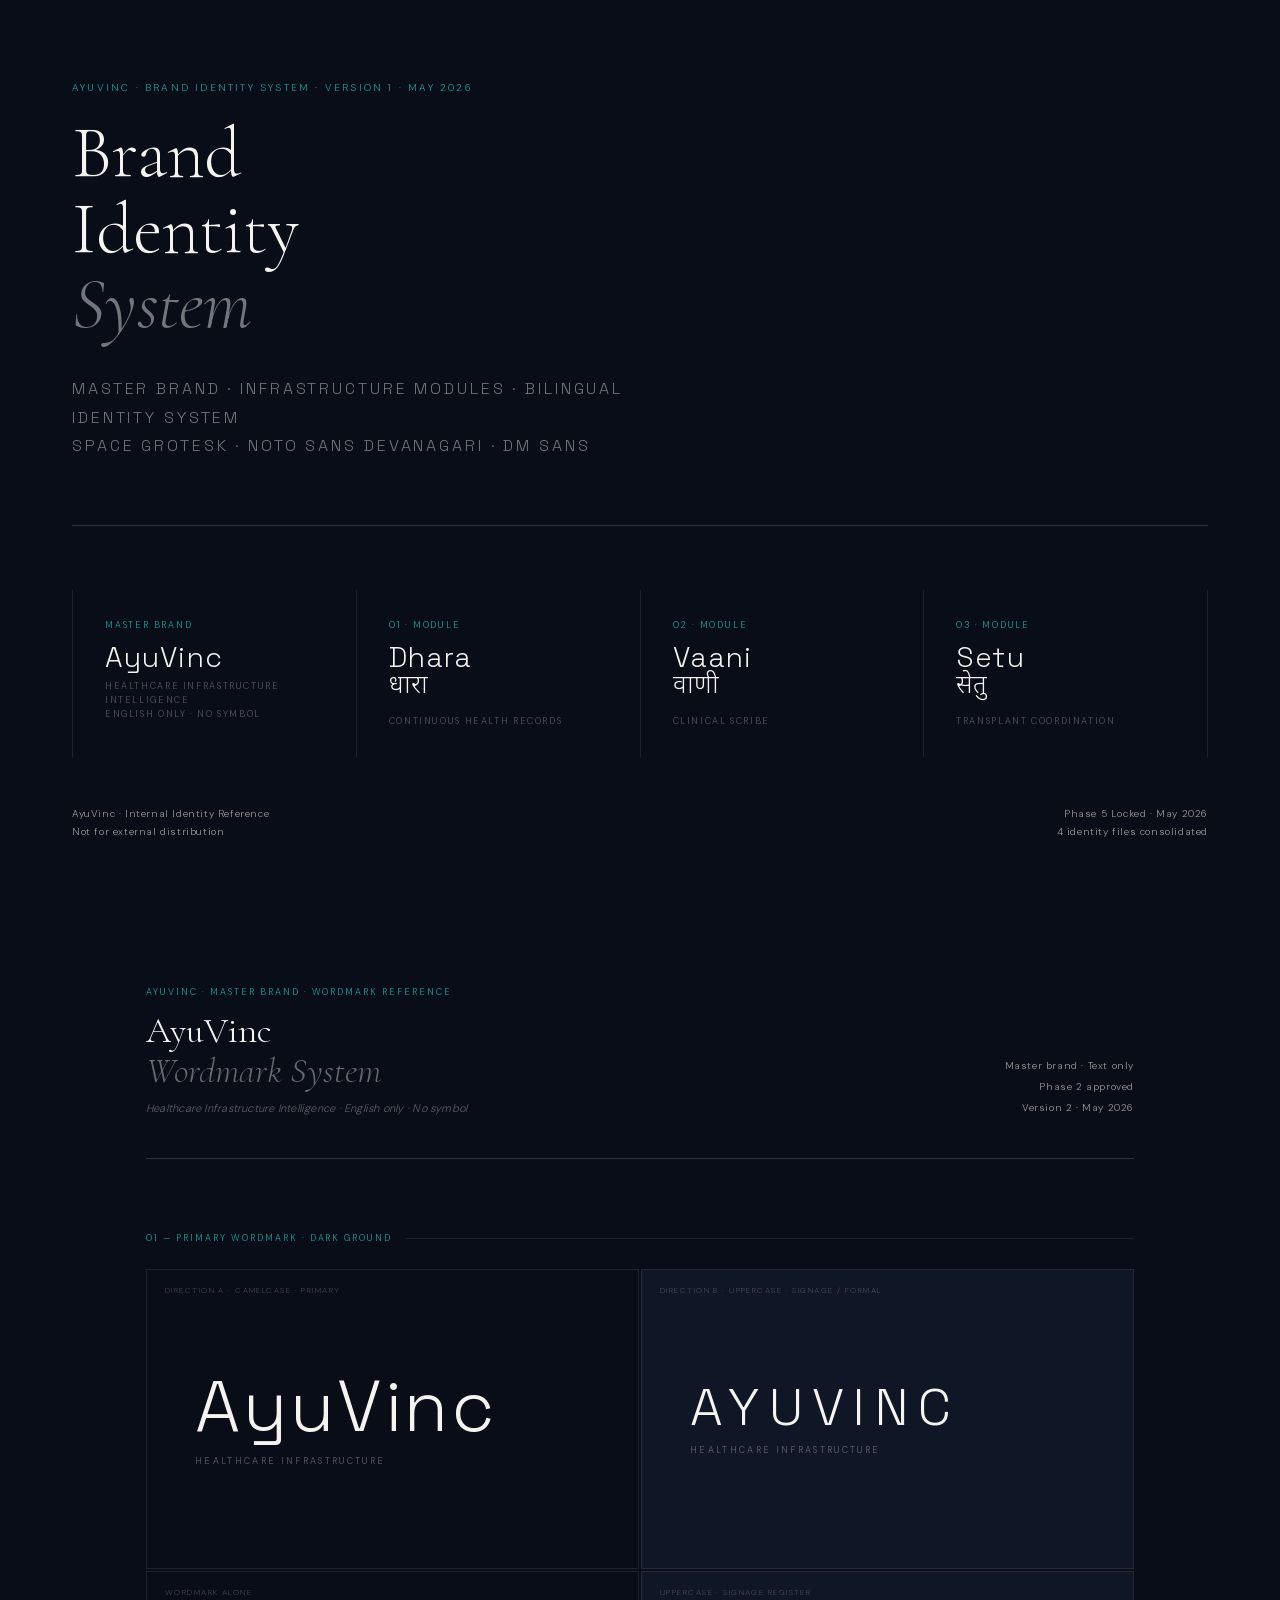
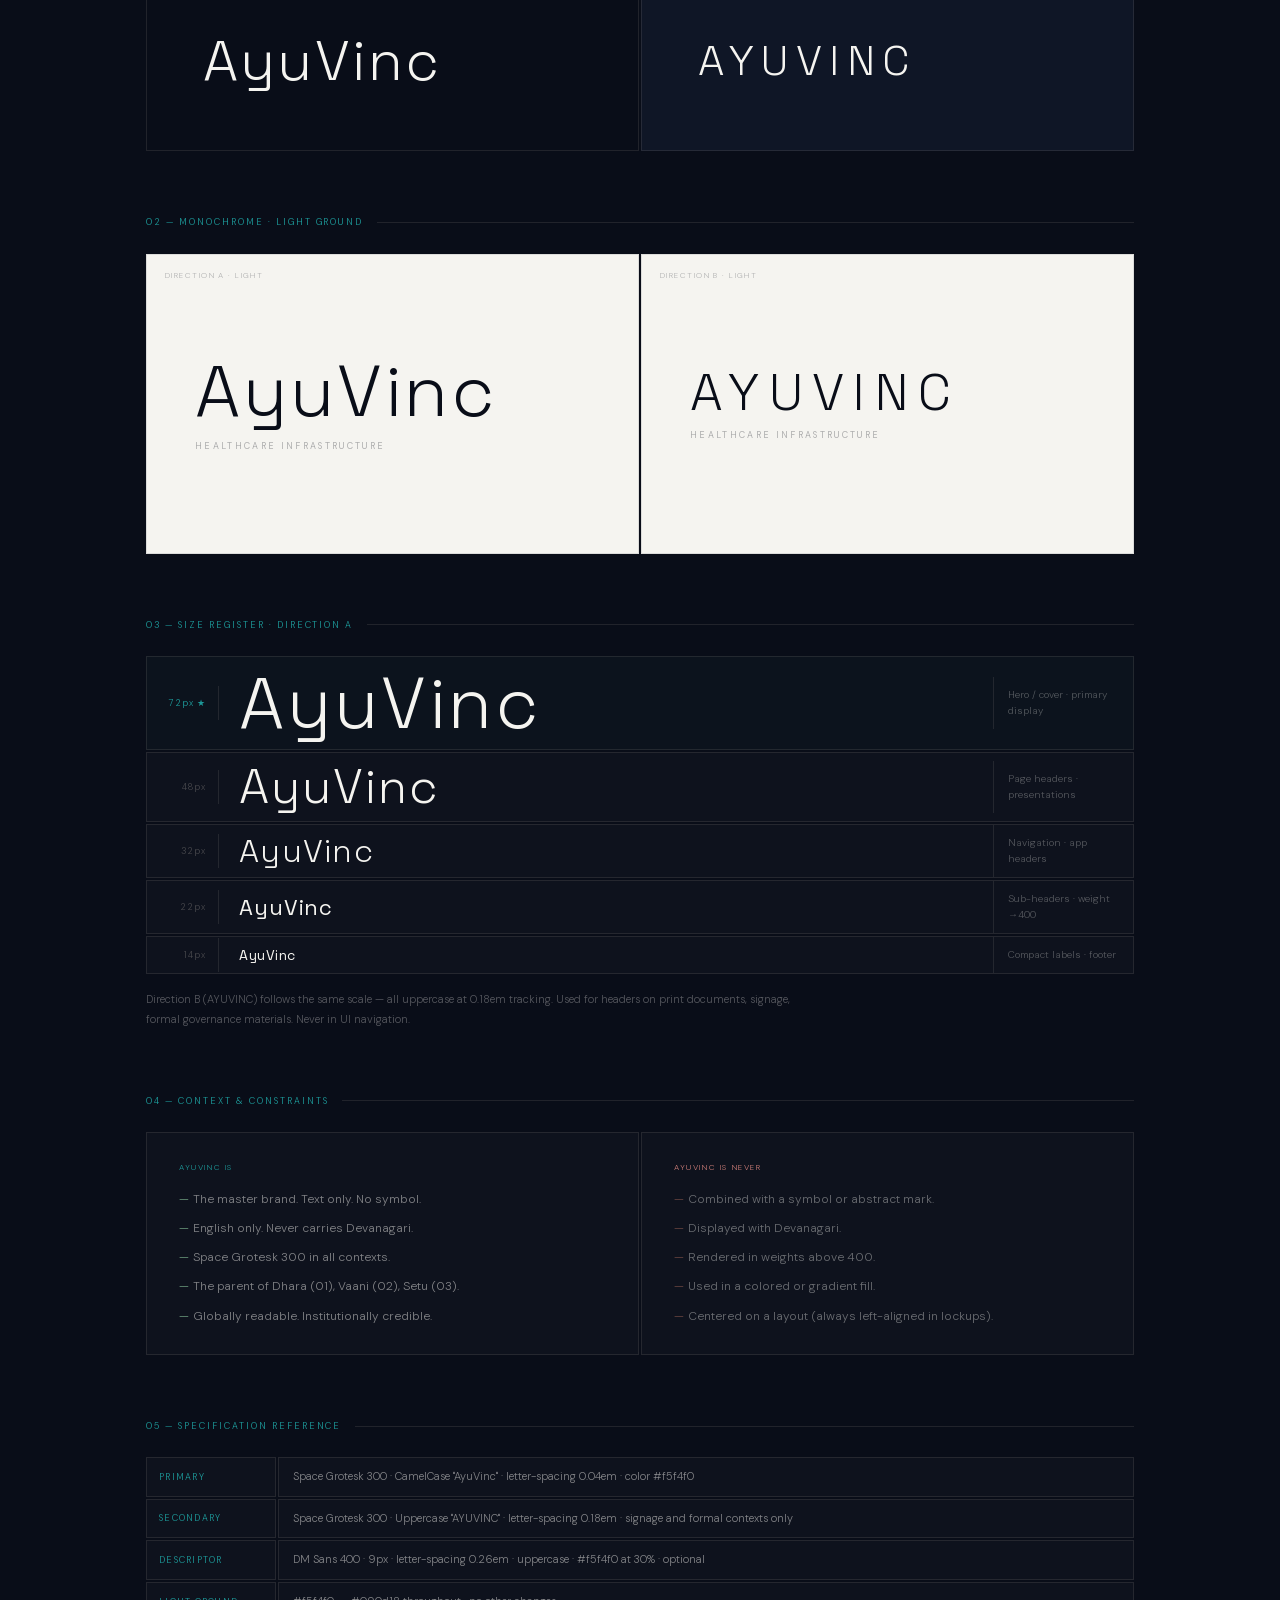
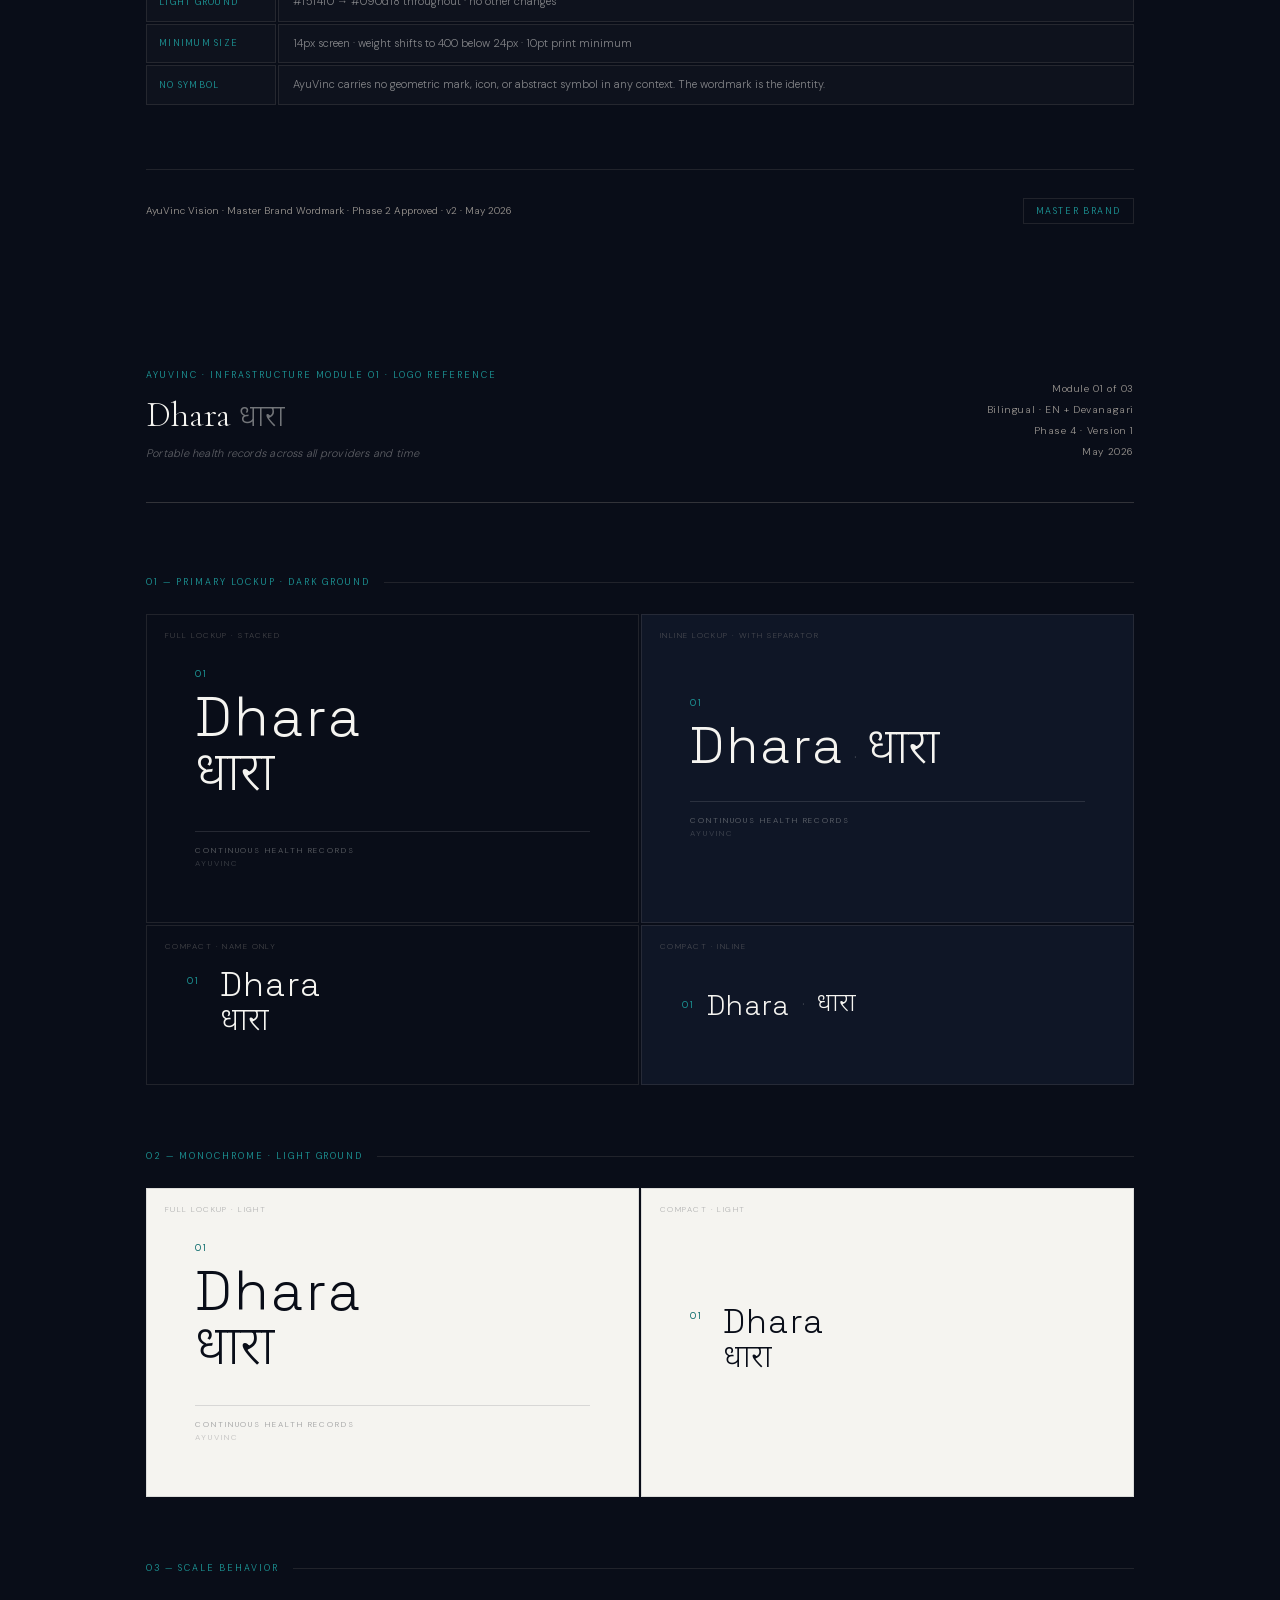
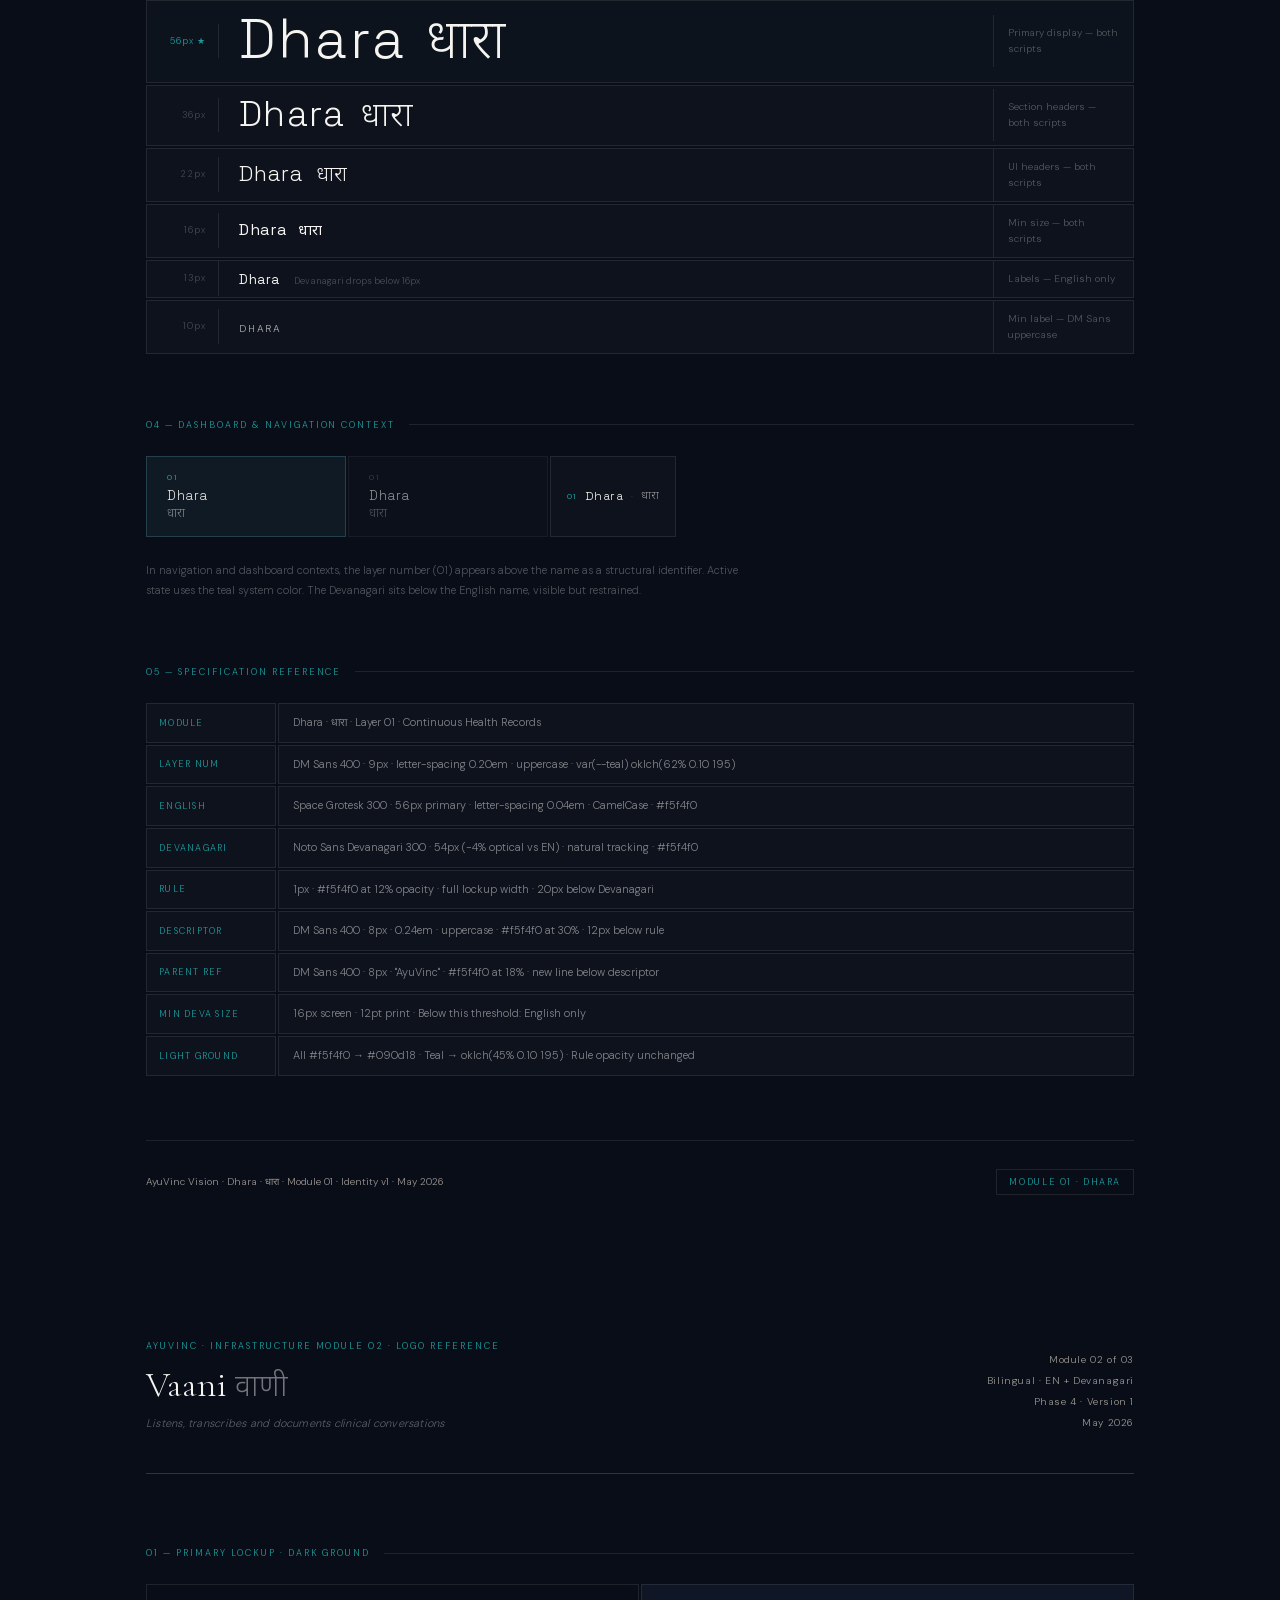
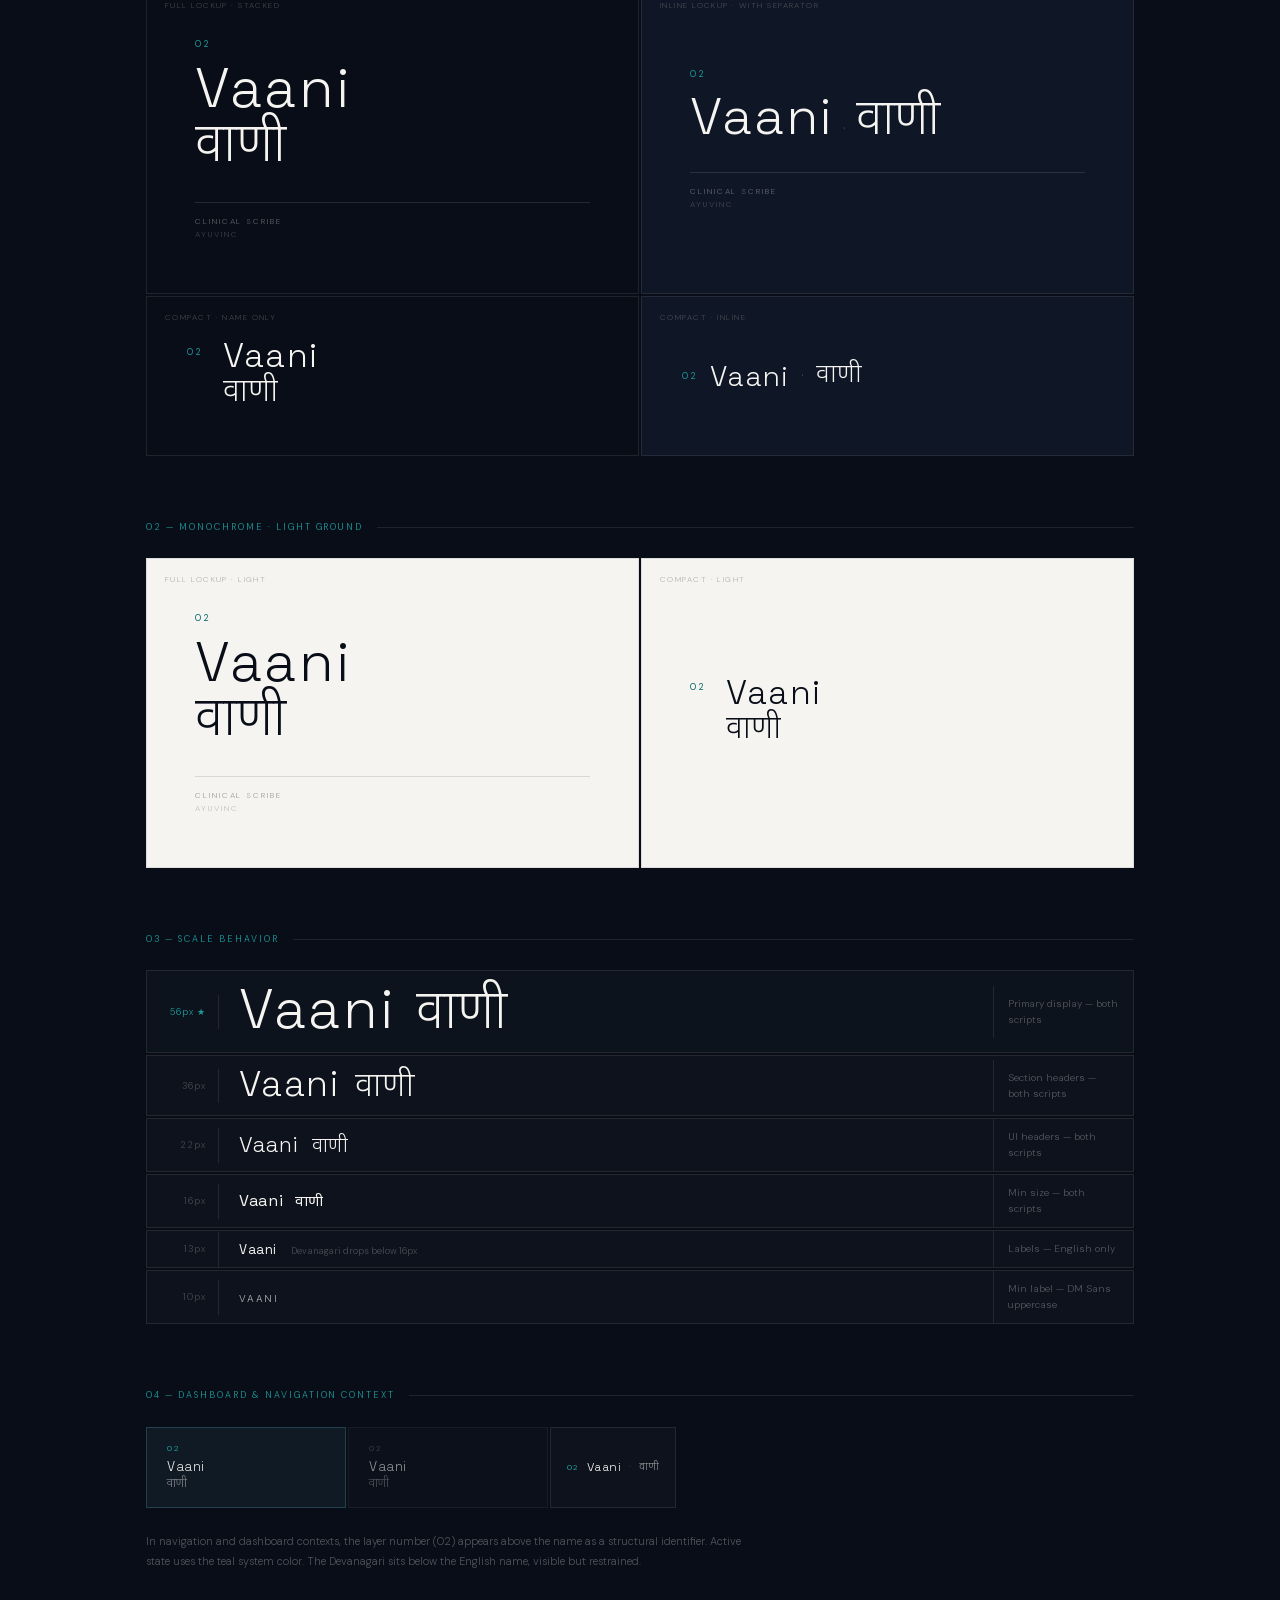
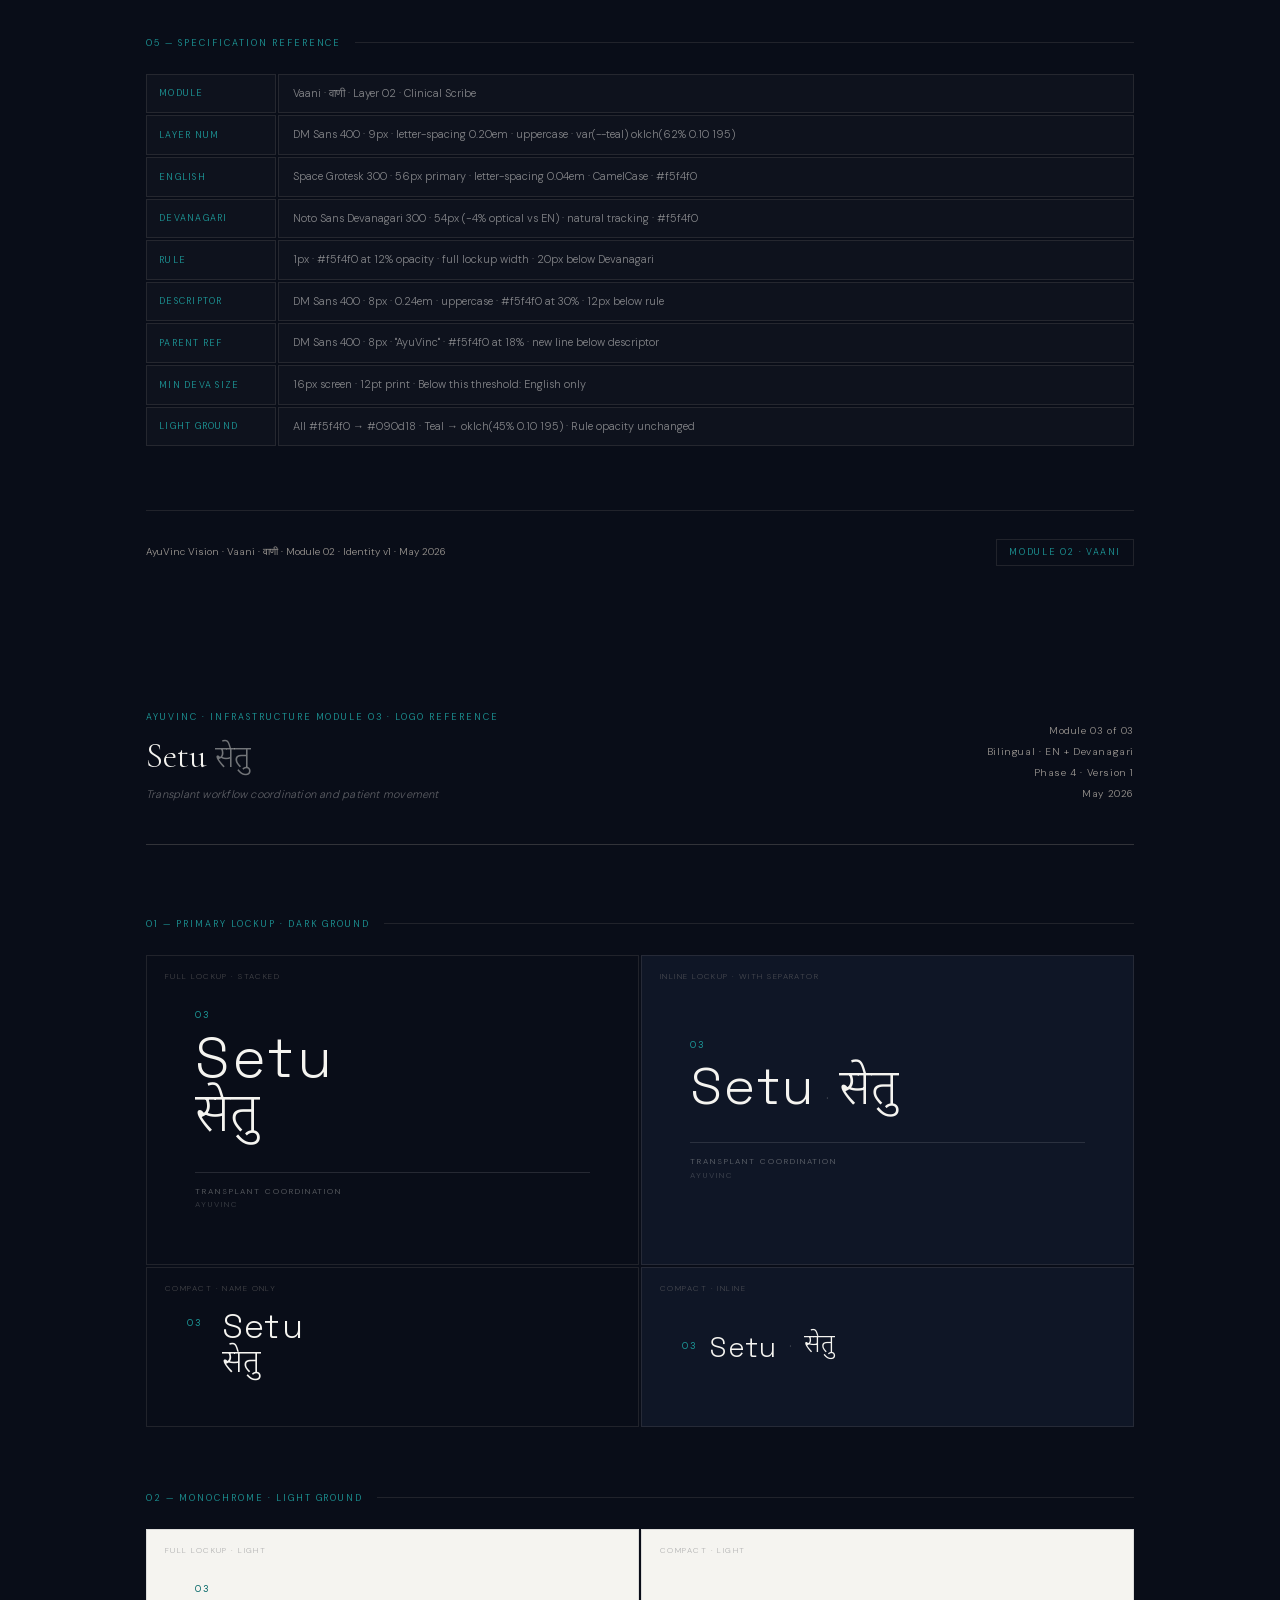
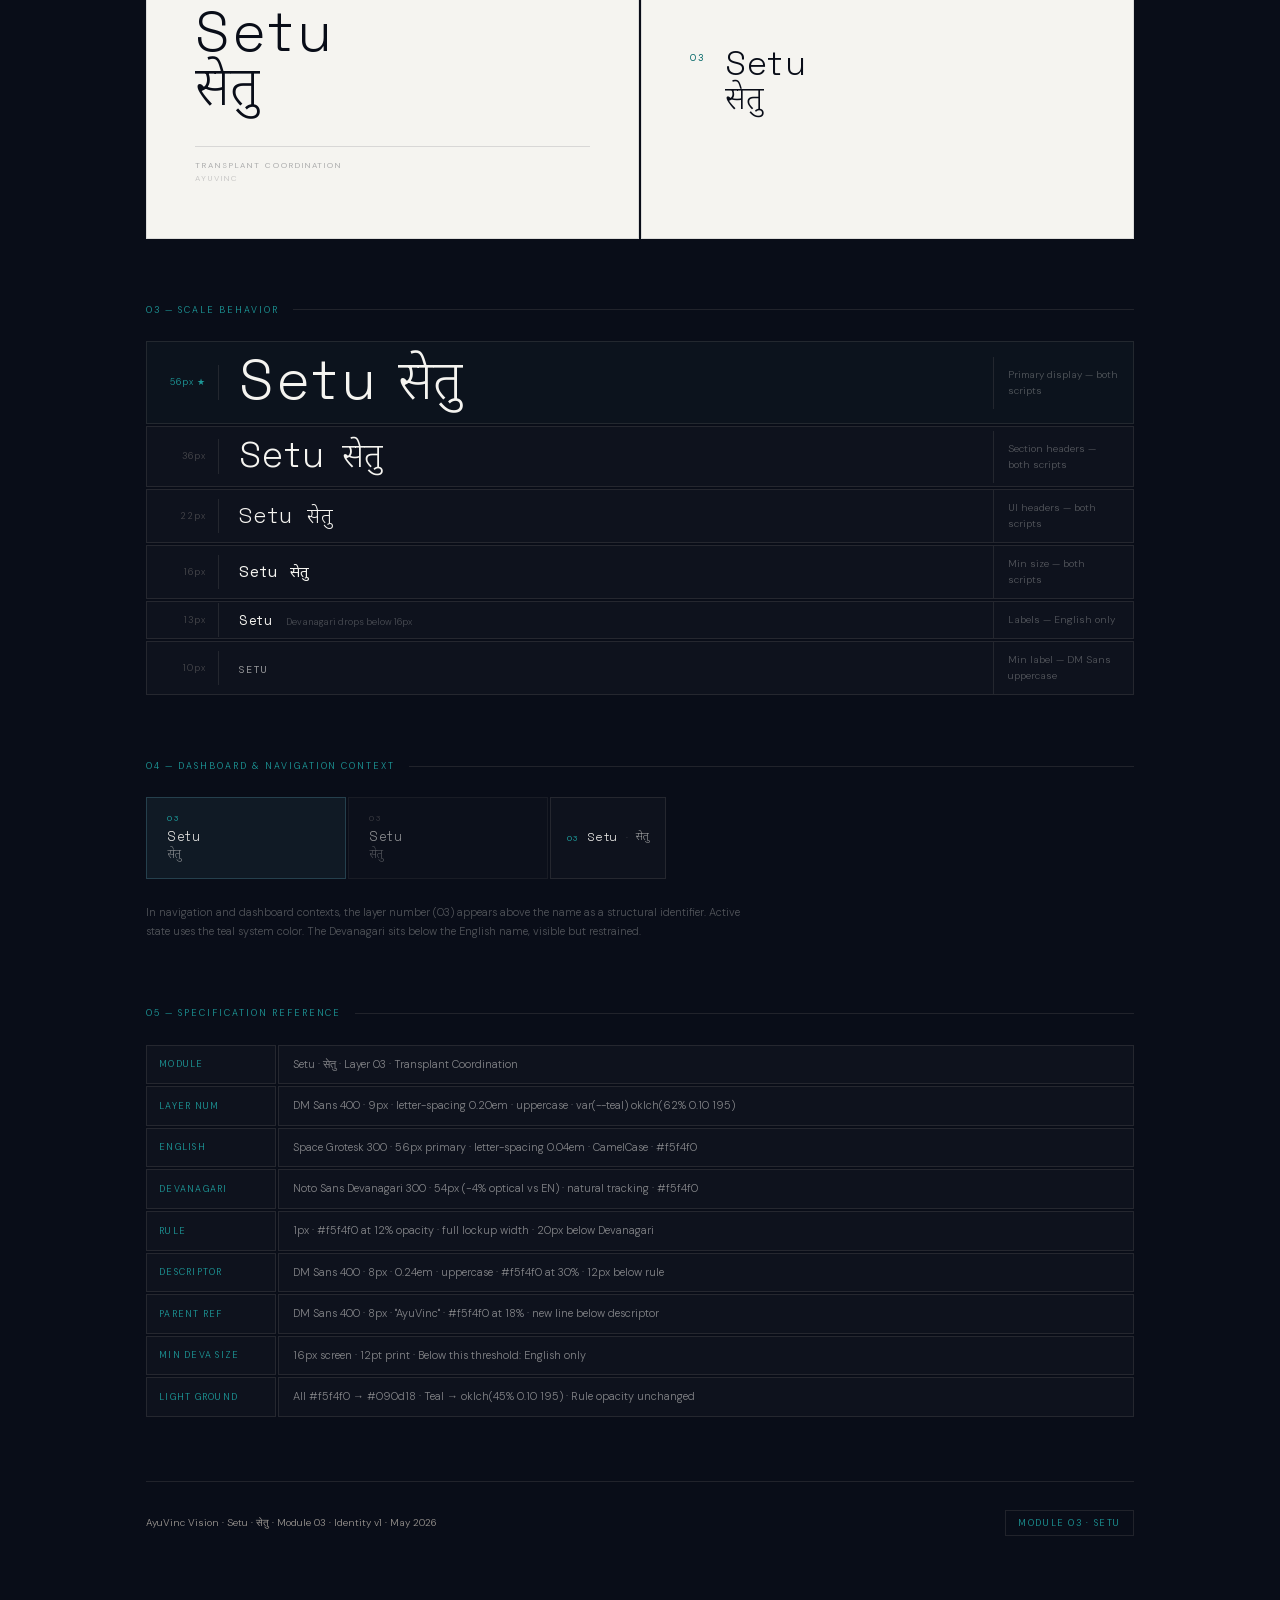
==== index.html @ 88ba46a1 "name change" ====
<!DOCTYPE html>
<html>
<head>
  <meta charset="utf-8">
  <title>AyuVinc · Brand Identity</title>
  <style>
    * { margin: 0; padding: 0; box-sizing: border-box; }
    body { background: #090d18; display: flex; align-items: center; justify-content: center; min-height: 100vh; font-family: -apple-system, BlinkMacSystemFont, sans-serif; }
    #__bundler_loading { position: fixed; bottom: 20px; right: 20px; font: 13px/1.4 -apple-system, BlinkMacSystemFont, sans-serif; color: #666; background: #fff; padding: 8px 14px; border-radius: 8px; box-shadow: 0 1px 4px rgba(0,0,0,0.12); z-index: 10000; }
    #__bundler_thumbnail { position: fixed; inset: 0; width: 100%; height: 100%; display: flex; align-items: center; justify-content: center; background: #090d18; z-index: 9999; }
    #__bundler_thumbnail svg { width: 100%; height: 100%; object-fit: contain; }
    #__bundler_placeholder { color: #999; font-size: 14px; }
  </style>
  <noscript>
    <style>#__bundler_loading { display: none; }</style>
    <div style="position:fixed;bottom:12px;left:12px;font:13px/1.4 -apple-system,BlinkMacSystemFont,sans-serif;color:#999;background:rgba(255,255,255,0.9);padding:6px 12px;border-radius:6px;box-shadow:0 1px 4px rgba(0,0,0,0.08);z-index:10000;">
      This page requires JavaScript to display.
    </div>
  </noscript>
</head>
<body>
  <div id="__bundler_thumbnail">
  <svg viewBox="0 0 800 600" xmlns="http://www.w3.org/2000/svg">
    <rect width="800" height="600" fill="#090d18"></rect>
    <text x="80" y="200" font-family="sans-serif" font-size="72" font-weight="300" fill="#f5f4f0" letter-spacing="8">AyuVinc</text>
    <text x="80" y="260" font-family="sans-serif" font-size="13" font-weight="400" fill="rgba(100,175,195,0.8)" letter-spacing="6">BRAND IDENTITY SYSTEM</text>
    <line x1="80" y1="300" x2="720" y2="300" stroke="rgba(155,150,145,0.25)" stroke-width="1"></line>
    <rect x="80" y="330" width="140" height="48" fill="rgba(100,175,195,0.08)" stroke="rgba(100,175,195,0.25)" stroke-width="1"></rect>
    <rect x="230" y="330" width="140" height="48" fill="rgba(100,175,195,0.06)" stroke="rgba(100,175,195,0.18)" stroke-width="1"></rect>
    <rect x="380" y="330" width="140" height="48" fill="rgba(100,175,195,0.05)" stroke="rgba(100,175,195,0.14)" stroke-width="1"></rect>
    <rect x="530" y="330" width="140" height="48" fill="rgba(100,175,195,0.04)" stroke="rgba(100,175,195,0.10)" stroke-width="1"></rect>
    <text x="90" y="361" font-family="sans-serif" font-size="11" fill="rgba(245,244,240,0.6)" letter-spacing="2">AyuVinc</text>
    <text x="240" y="361" font-family="sans-serif" font-size="11" fill="rgba(245,244,240,0.5)" letter-spacing="2">Dhara</text>
    <text x="390" y="361" font-family="sans-serif" font-size="11" fill="rgba(245,244,240,0.5)" letter-spacing="2">Vaani</text>
    <text x="540" y="361" font-family="sans-serif" font-size="11" fill="rgba(245,244,240,0.5)" letter-spacing="2">Setu</text>
  </svg>
</div>
  <div id="__bundler_loading">Unpacking...</div>

  <script>
    
document.addEventListener('DOMContentLoaded', async function() {
  const loading = document.getElementById('__bundler_loading');
  function setStatus(msg) { if (loading) loading.textContent = msg; }

  // Error sink persists across replaceWith since it's on window, not the DOM.
  window.addEventListener('error', function(e) {
    var p = document.body || document.documentElement;
    var d = document.getElementById('__bundler_err') || p.appendChild(document.createElement('div'));
    d.id = '__bundler_err';
    d.style.cssText = 'position:fixed;bottom:12px;left:12px;right:12px;font:12px/1.4 ui-monospace,monospace;background:#2a1215;color:#ff8a80;padding:10px 14px;border-radius:8px;border:1px solid #5c2b2e;z-index:99999;white-space:pre-wrap;max-height:40vh;overflow:auto';
    d.textContent = (d.textContent ? d.textContent + String.fromCharCode(10) : '') +
      '[bundle] ' + (e.message || e.type) +
      (e.filename ? ' (' + e.filename.slice(0, 60) + ':' + e.lineno + ')' : '');
  }, true);

  try {
    const manifestEl = document.querySelector('script[type="__bundler/manifest"]');
    const templateEl = document.querySelector('script[type="__bundler/template"]');
    if (!manifestEl || !templateEl) {
      setStatus('Error: missing bundle data');
      console.error('[bundler] Missing script tags — manifestEl:', !!manifestEl, 'templateEl:', !!templateEl);
      return;
    }

    const manifest = JSON.parse(manifestEl.textContent);
    let template = JSON.parse(templateEl.textContent);

    const uuids = Object.keys(manifest);
    setStatus('Unpacking ' + uuids.length + ' assets...');

    const blobUrls = {};
    await Promise.all(uuids.map(async (uuid) => {
      const entry = manifest[uuid];
      try {
        const binaryStr = atob(entry.data);
        const bytes = new Uint8Array(binaryStr.length);
        for (let i = 0; i < binaryStr.length; i++) bytes[i] = binaryStr.charCodeAt(i);

        let finalBytes = bytes;
        if (entry.compressed) {
          if (typeof DecompressionStream !== 'undefined') {
            const ds = new DecompressionStream('gzip');
            const writer = ds.writable.getWriter();
            const reader = ds.readable.getReader();
            writer.write(bytes);
            writer.close();
            const chunks = [];
            let totalLen = 0;
            while (true) {
              const { done, value } = await reader.read();
              if (done) break;
              chunks.push(value);
              totalLen += value.length;
            }
            finalBytes = new Uint8Array(totalLen);
            let offset = 0;
            for (const chunk of chunks) { finalBytes.set(chunk, offset); offset += chunk.length; }
          } else {
            console.warn('DecompressionStream not available, asset ' + uuid + ' may not render');
          }
        }

        blobUrls[uuid] = URL.createObjectURL(new Blob([finalBytes], { type: entry.mime }));
      } catch (err) {
        console.error('Failed to decode asset ' + uuid + ':', err);
        blobUrls[uuid] = URL.createObjectURL(new Blob([], { type: entry.mime }));
      }
    }));

    const extResEl = document.querySelector('script[type="__bundler/ext_resources"]');
    const extResources = extResEl ? JSON.parse(extResEl.textContent) : [];
    const resourceMap = {};
    for (const entry of extResources) {
      if (blobUrls[entry.uuid]) resourceMap[entry.id] = blobUrls[entry.uuid];
    }

    setStatus('Rendering...');
    for (const uuid of uuids) template = template.split(uuid).join(blobUrls[uuid]);

    // Strip integrity + crossorigin — blob URLs from a file:// document inherit
    // a null origin, so crossorigin forces a CORS fetch that SRI then rejects.
    // The manifest bytes are ours; SRI protects against CDN compromise, not this.
    template = template.replace(/\s+integrity="[^"]*"/gi, '').replace(/\s+crossorigin="[^"]*"/gi, '');

    const resourceScript = '<script>window.__resources = ' +
      JSON.stringify(resourceMap).split('</' + 'script>').join('<\\/' + 'script>') +
      ';</' + 'script>';
    // Inject after <head> so the DOCTYPE stays first; prepending the script
    // would push the parser into quirks mode. DOMParser always emits a <head>
    // (synthesizing one if the source HTML omitted it) but may carry
    // attributes through, so match the full opening tag. slice() rather than
    // replace() keeps us clear of $-pattern substitution in resourceScript.
    const headOpen = template.match(/<head[^>]*>/i);
    if (headOpen) {
      const i = headOpen.index + headOpen[0].length;
      template = template.slice(0, i) + resourceScript + template.slice(i);
    }

    // Parse the template and swap the root element. Scripts inserted via
    // DOMParser/replaceWith are inert per spec — re-create each with
    // createElement so they execute, awaiting onload for src scripts to
    // preserve ordering (React before ReactDOM before Babel before text/babel).
    const doc = new DOMParser().parseFromString(template, 'text/html');
    document.documentElement.replaceWith(doc.documentElement);
    const dead = Array.from(document.scripts);
    for (const old of dead) {
      const s = document.createElement('script');
      for (const a of old.attributes) s.setAttribute(a.name, a.value);
      s.textContent = old.textContent;
      // text/babel scripts with a src: fetch and inline. transformScriptTags
      // does XHR against the src, but blob:null/ from a file:// origin is
      // silently dropped. Inlining makes it a plain inline babel script,
      // which transformScriptTags handles unconditionally.
      if ((s.type === 'text/babel' || s.type === 'text/jsx') && s.src) {
        const r = await fetch(s.src);
        s.textContent = await r.text();
        s.removeAttribute('src');
      }
      const p = s.src ? new Promise(function(r) { s.onload = s.onerror = r; }) : null;
      old.replaceWith(s);
      if (p) await p;
    }
    // Babel standalone auto-transforms type=text/babel on DOMContentLoaded,
    // which fired before we swapped the document. Trigger manually if present.
    if (window.Babel && typeof window.Babel.transformScriptTags === 'function') {
      window.Babel.transformScriptTags();
    }
  } catch (err) {
    setStatus('Error unpacking: ' + err.message);
    console.error('Bundle unpack error:', err);
  }
});

  </script>

  <script type="__bundler/manifest">
{"e93a7720-6515-4392-8f75-c4f7487dbd01":{"mime":"font/woff2","compressed":false,"data":"d09GMgABAAAAAGJsABMAAAAA+NwAAGH9AAEAAAAAAAAAAAAAAAAAAAAAAAAAAAAAGoFaG5Q8HIIAP0hWQVKCAgZgP1NUQVR8JyIAgzwvVhEICoKCcIHILguCOAAwga0gATYCJAOEbAQgBYk8B4x8GxvZJdPNPSC3A77xdvfkGokQnAdUrnHnq0RRvWpn/39KUjiGNm8DiPJAIDnYzCmbuZCaUiOp5wF2moaRa7m7YIbWxmJVYT/E0S8fsSuqwCGKuEWauEFEoN94Eh1HH9ElmhWRhRlm3SXUoGoXmH+HfQypQhL00EMXCCx8+IBPbODwhxP1raeTHJ8vlN7YLV3kCI19kmthrqpIZcqWjIXYMADkJYYvlWZqEfG3T2A6rAF+bv3be5tse2/11sE2akGOAQu2ZiNzMKJUWrAQKw4VjMLAaDDvtP8Zfee1+fUiwiIilm7vPrSi0BjF+NKEi6Z0j2WQyCokQiHpPlKHiv2ejZ97WKpg6pqS2CwhulNz1vjaE/KNJPVCsvt5Ze5sazdYoCQbxm4ZFga3OVJ7qqjYnUin+ozgU9qwjzH5uXdJSp9wRMKOhRUTitwUoJpjeC0nt1jT/+SBpGn7/wLSmc/3mRQX+havVwAoJRkwy7Il23577Pthqe0BgmI89EhxaW0R8OPUXicdm60Jy2AJKCGFuWtpaCda9NBHe2Qtx5Il25H0JFnDduxLbvhnut4KXwInJOEREj8iSOTMKmrD1g5bh5qz9J6MXqWZIcHbViswCGlmW/leecXv8EXBQMRNq21HGVqzfzfJXZZmYRAWMHTARbAO0NXY6jpRYeo/8b1DW1YFUkncMGjY8z0A58lN2146TLL/JMX4Q46O4JcMMz3dUgMKZIWGJ7J7b1YfDqSi6N9c5LpKDXPXjYWcr8AxG/yls7fVej/RhlugNkWdLmW6St6n1Vq7t19nOrAOGCywZJ11DjB1AFwRNCVgmbSFJ9UvM/+qais+XAIqDUxlupQL36OuytfmlLYMNyw3bOCHQBEfpAVCkgOCLhTdWGw/ArZyJGUl6qTUHSqtdAK0fBSdQkopMlPFdPt6S+llulLaVOp4Y6bxXrbr63rzcPDYT2c78tgBhcIZrhYpf1NmiprLTqMxEiUd0D/+HB+H5BKaOpaKESGE19q2z/1/TKvFMrMtOz/[base64]/+KuAfZN40g6mPEQQEilNaAB8IiWNz5K2sTA6I9c2ulmXDDDAu2BiLt1PIasDI3OPoxvJzlm9HSL/q1VB42MF0aEU3RSvDmM75594yd6quEF8xHv30c8p31dPM/v4YGbRQ2E0UXmQd9XNd3TfBUBMLG5sB5PJ9YJjVUYMN4dki1QZEfBD3WxQIaVPpfvnMq17/VCTeDtLcjeTvat9X0WhbW5i/yZHwOWq89L3U8arWzfcyOif2+wE0L2IdTxUCB0D14mdQO9KaQy7cFgkOaviasLVr37R2NDTSiF6XXt3pQYjBMRyYIXuBEUpHV2ahYNGQEyk5JZGhC/q1QRixRGKl5iancxMJkOvHymTk5qHT9T0jmK/WCGdYiFGdZqlazWDw0yL5Fmmz1tlhWHV1lgrDIC9BwD0AStsMLBgxh72kbZI515qCsF4i0ARKJICO2i3pYZxKxW02XxsIZsDsJC53KbWKVDKlKEsscYQpYxR2IJA2i3CmTF2AF/kEnudRlKFfIeViZX0jmHupLlT+SqH6a2kewoGG4f47RfhFmhUzNDKb+yQgQDYuQXlWDaXARsUqGCrgJvubF+EBn4FmmuIwOUGlBWUjFgrtpqMD3Hkwt+61VPGvEgeXpnMUrED4s+iQMFzxAqv47pK0jvbSNnYd0iylYqdAZ0axEYPBkbMbjx/D8tBOFMyLMZ3yBQP2n4rD6ptlTqfI9qhdMWyIRVvUgpYxcnCfAW5/e09iL4dU0nVBywRPCpGKynDaLY/JvaRTIRYBZHZPZuz/KrHULUDygbWMli9rLrUak2Ok7GwWm0NjCKxUdpedG9hB/[base64]/xnI0Y0vy2p6uKaX9p4augwlXDAl2QTw7lttEAzcrI+g2v4iNWrxLPyH6pdpFs3LkJgu3EZ9sp2ySn98XXNN7WZfrwfUdlCr6d6vFy9LDWSySTARsectZ9oCGJVw0js9NncGxkhga9h4c8XGRrVrWfdWbXxH9ubQj/BoTtwjRkv90EJrXseWbvX2bvJQD+8oTuyz0/1msd7peYHx40cgtdAgIKIYhPhSN+QlSIYK/kO+A7wdESaXJdHO7HKkWslsFZxtTbEd2C4QuyLZDdnuKPZAVYamHKoCQ5W9/[base64]/C3FtyFIEM99AscjlMfgk/sAfFSIiNrpN4f2YjgZTlC5PS0UOoL3w8VnvJ9PdKrhmqyQxnDml6Y7KEFEPm8wNBigYf+S9ox2ZQ3i9tYQ2xJ4MmWd65ouHPsYGMIDS6xOhyNKABTSYDiufYVuY8zIMk9ujCpLzhLzSvExNgnBh+TDgyc6vR+9PhLXAAaP/JAWspjTEDPVBtUp5yUIbnGi01msun8BIxS4AOdYg4v6vbSZx7B96jAUMIXbDDmNdSxB29jO7gjvOrK8X50we+R/uY4zv4fo70B3zontd7ffEYdgOCARHnhE/EmXE84zsOf/uR10dOH9aFhEGknBNKozasfVSfopCLLBMUQ8Yx97JoKZAVaC9WKhLhgbt+VDAWF4soF0WAWcGKaL+P4oE5QyjcdSrQTKBcRO5JT0FPiePRxkBdE+fPInFOB8PdQmCJOJQ3jAJKNFNRelj0qwPnc0TQy6/3BWNXV/3IrHd6+kNjLAqJgkcnT3mquA6vZZFj/PP/+N9vRMTfvZiQL06OsJyT5JuZRElMEszCgZAw/Xv4g3nLvnHwl84Y50dWTKTC6U78AQyGvlgcU5KW6p37ncJpy8UXtawi7bDaNer/CLYHsQ5BBPnOaibPtb4OW2p9kl7C8jdRICRaVuuYTaZ4i1vlpNvyfLMhHW+lT5ejyFqh7pmfq8PGm/RWV7v05ILqzqDC0WaP6Ji3wLDHTeotcqUtzY7Rl4l1HM+gJQBDYpISMFAvrKU7FMZX2BsDxiWXE1xMKk43XskZmPCUxmehdXRZwNgAY/d7RdzEF7uOaJw+zT+790CYOSXJSVlM3ktAfVhbCy2ONrl6UJ+ssWaYT4j73jPKuvSEjsmIue8UFhR0829PrlqTlKmozd1/d5PxswaYUfBV+VM9YR+VeGjqCMFNJgWWQmamIyDZ6sC2/rWuzFAi7G8fkh7jF9I+1IqqqBAW2w/KOit8NdpWHZYVAsZ0xxVZDNM88qHZZom4Q/zAvRXHVsLEcGmGbywZlXnywtiV/tZRUzd4W6Ewz6Z4CtcrZ0imEhburhx5QFwNFQW2bGiGG1wyNhowvvMpbYEFV6b2Q1d66IwBpf2o/Ak+pSKp7ghbBiacNNwtqNHcfbSbjOvNsWgsmvRSI6E0SqHnPZc6sqmbEiWEgNyyzJGIjYY4W+uc+60TOX5kCdwgXKzd3jtfW9rD3TVyUReTM6ZNQM/[base64]/7vYrW77IhjasjW5Tgz1DpRQvqBLbMdjGB90p9E52CUiDgnvaxjX15qtydYdzDJ0ZLZDg4zbqmBCOsXMwFdt95j2h/[base64]/rOgfPxk39+S9E5y3Zsk4CPO/YtkA6rSAAYJB5v26mIinHsD6GzZIJnoXHukfA9y+j4KPEwUpodFg2i/AWF6+C2dTmnVYjdBAqUPxOUGr4zogJN6IaxUBgkr91kcZEpa+vaG2KtxpKt7NMgN7/wGmvtzBoI1g7nM4S+gfzAArg1eU7bkz0Wy5/W+M8oc/vgbY0iqzYcep/qqGFIkd+eJ8UwqNBszj348L2q0zatZJz2tWP69/cISGaDXD7rn0hUUllG2XnbY42sa86YECZXvfTo39KdKweD8cBhF5DRn0XBkEBhITS/cp8nZPx5vETksOXo7dzSpiCKxeiVaHGuC8MqYzNUFoASFZIpdAjiRlcIyV25Xv4tZBqsA3PGryUmwGExYwjACAP1H+14kldlRBX7ehTBXL7oPCdF+e21EZMaucHHUI60C3VnGbJQ3xUdsAnhtq489gmkbJDNQ3SWUNiz9w8zUSLxuanO/I6cFw4O2oVkBoxnLKt+n9gp/[base64]/GOC9ksIadCCwGKjBVbsdmul7RqF0bOO/4W0N5XE72V5OkPdcXVyh97FvtuTOhCESr+lL50+eudLEfzTbSvmO9DadUd9P6SzqlEXJ0cvKwitL1cq/60NKsBg5CUy2fCxFQFEqpAybVWKSXNe3u5Zu4IwJoN2FlBzQuFwP1QBqxMutkBUWZYsqQic+Y281EWzbjfDQEhqt5AwKnHAYJdud2IfvDRWqme8VdP/PuIdSA3i6ZffSTNrhbXso+WpmPq7SN7fKB8uUkme/YLoqXZzM1P4/C+Uk/SuP7jolxxN689Jv4rBx+Pv3ygRQDlGz0AHR2WUaFtH4Wl+Yif/jKjSwuD6ids2bzKbzoH+a+es0rqrWN/7sUloiGdwgt1K3mWnYaNDyp/8UIUOI/Twd0GOXRxG05BYKnw+YPDdZ1VvJu/cLQ3fBXlS52+FqOeQor2N1OUfOQMc7niXrzfoxb4ptSEl1nWndJFJQ0adelTqZ3AG2z7rmh5DFRFONcnViCJEnUxSWgM3nrCtkg09cUWA4Mg4RetIlc/LabbwflbJBTuUwBBPumWVeqioNdutS6Qlw+VndSyiihWZNSnHZYU60siJunWgrKvtEVBuGMsl6nfFAktymYd/suH7Ffkxgu2h1sZHNCaMxXkvDXNX8r7RcVyQvf4vl68kFiUU/PYqqeUPA+QmqyeOdaHD+Lj+wHjvSZDdRYSxnCjLuwhm429W3F6adNWyqkII2nQtk/MzvrqVHPjzvRxcYDHk0P0FhHHVJblw5vqGKHWo6qDVQuBzUEpy9dUZgvd6LBoEgmprkm7DSdEQ1wTf1osGrrI4zuk2bUpr21RXJGGy26aS5nF4/cVLZASIUCGLTFPX7uLRq/oRhXq6b9eRFSeYL3uHKqpZ8TiDbDFmx2bPXjdOwaiG49zPc7nEpEuqIicZpRu9K9Jar2sDi7abNuuOxI+l/smJIVscX0u5NXjfjlyO2wtYyqBDm0KZCYW1LrJNEUuScH9isCSYsvPcTC+GKnh8B1bucdZjqFXUch6c63IaZc5Q9kC1Sm9sj7c7+Oo3V4Oj/xfpsaqy33aVKlwuiqljTXeTBMke7wN/1UaXpA/BSlgMnR7y+SI43ut8UXYFL+V67LmvUQ8a3fJyvDU5Ww0/aqxJMIr0Q8PEPC2rzQsAlvsn1up5DBPzpySHfELlRh0VV6V+eGh7ehFQsHZc89rOe3dOHpaw30qXMjNGvVj40gIyvPXlxOTg+hzbFTFKYUs8J2TRdnqAR1KEmkelQLWdw9doJJ/pb8ctnVbK0WgdE0iYXtOZmeuOxj0xVMHGIsi2AYKlZH9AIHYjOSq5x3uJopb5Gt90jnQgYi24nWcBVzBxPo2CzSMm4m/GiUK5WWYF1M1O1tM9BWA7N1esQi1otwBn+QaQmSqgftN2l6vzdfFKgegFSfCNV9HlZB1MCrZYJcZaD+h7cmuLZzhMnW56NhqTo/ehWX/7uPQN0DcUL7DNzxeYAbxW32tKEoaMHhp96wne84N078ccFZ6VP+oto5JyZlTAjJWh0andjDOEhAVmgzLv4Kaf8lD4blGppKQJoltg0dmg4g6M0rpMqvj62uZfypkF4cISaTPOdcHKrwLNWVf4ncHQ8WVk2JzFscrWMLs9HvNCN5nVf0xwhn4eju4kmVQbWGwE/uEapvTxk0K4N7SWMjL3RDquZOVbLFqWiNHr4vj8SO6Cv6nAgEpvdPpGSujHZk/EsHQL/Oha5JFgwUpbND4JthoS2IuO2YET0wjN9w71KbqCvZyRk/FNq8/KhRaFt8wMO7qnrs/vN8UYczXZ7HN6uRwPcINvMliVuxcnMGMTehmiEoVcUZR05wzEmOmUEcVlNIG7y0FuhDsE2QpPYybIh5Qao6j6EHr4FY2PbnO+EESWINVHVWsClGVUMIYKxX0o3N7tm1miGTGlsu0Bh/W6m5zXurd/MWxvcb1UVlR5JkE2UZWTRjPbjo5KNwbWu67zfn2A4II2p+M8BwF91VAmtKVGdYlxCE8nJCVlHKTiEZ6vOgwAmdVzRlo5w/kGpnWtk6EN8kqFQEcX8lEQjVVILIPyRDcEAL/lt6VMEftRf2QnimYMoL109NYpdUXvIYAeVZLj0VRpt2NOis6c5RFHPGQ/Bzp0gc+HoSEJoySNbci7mNI5VdGiR1lFsSkdj7eruDiXpa4vq678Jcip5B2X8FD12n64rM9BBrgcWMC7eHh/1CszdBfeSnNPVAI/udFOnc+wRmRoLzpQqaqE5WNU0jLxtqLA83er1Y5lzpc5sFNoVo4qtOKHmtLqyFJ6Ziwia6XoZz/Kix45bfNvXbnscBKIe5Sui2cNgbn+3N3C8z0co5+fNXcikhU3xwQQsoUnRjAizPAlrZ0+92IiHnyOWOdqD3KkZ2tBwuwjb46NiDB/HUJYQHIejW45wyu5WD/9VwekhEfZFFryiK+w7SNRMxVrbx3zOK6jesaZvOiHpcFfe5ENd+1bQRClMtB9rQrdGGdcT5wa1rHLNfzC64BDuArmpfnb0h3s0uQr9TWEKH3tEb3UZ/XYqsqpOhVaexw6POjsBBsXAF9XrvPXQng8wuGahc/So7KijNHoa3EMJOVT8twZqw6nweD/Fu6Tn1jt/WWW7rh04qTz06coBUJj+jRCGvrmTuTa7zBErzFmbk+GMpdaP0qeNkoNzyldVLhuxXzQqXSdyieaUkYIi5wg1JIQtvcpS2GHOHslOzTPHz8sVhX4dtZrhzFLvaJW5IC24tirFYQZkWATLs2gVFjFIfw7mKkz3HomxCJb9u0CwkwMhkH5WiftL4J8r7+aJRVgER8/jCe3f5j4/g456CHS79CbJD/m3pJkNV604vy4g+DZKRH9K9laYGqb17/+dhrac5TIsM2hhdAeTxl62iceQAMfPg2MQPawudLggBFJ4yb6cu819BgiBFuAJaB90FBr0qyv1+PqcOznwCRmeyeXJYBeQHwNyOODHEIcDiWOwCFZuGiTLvpG18oEuvayFNkykKAcwwepxd/QrEu0kUXCVK+7srzpED2+JVeZp5gn5oXh99HqxNSKruz8u35PUBkMIJPeKfMG7/WT1M4iacS5CNXx1nk4d3qaJBRGQ+Yznwm0Q24cTCmsYXw0c4A8Z+xcZxFNEE0hzGH+/yH1kf0iX3ZGUFfQhWbBF5HaJ4tFaPW31c2Z6sUDthi3rTAVFcYpPoGNg6u0vJyXgNIj4bU6E5BcA0S1UgCLWBBg7GGkTJ7fysZegeQMbtIeNywEGCIPKY5bABfLiH5IFp4X/pqX84lf6ftdBfLB1yu4fOc70tIPxijA/VbThdZRF52jZib8CwpDcS07V/hqn/d1c/[base64]/wxBlUPUwk7Y1XrEco8rhs68LyKxkLICoQDwGp/KwHqDLWc4HkN/ptqcefHci55S8nyCAEYlmFopxyEAGzP3IEHgU/hZP5wlzpmB7PL03/Nu4no33LCfw/qwpO33PE6rEIFu2QKCdXc2lK4kgC37GrWHAMopXLq+Iidv/Id6wSrd/M4+OtY7QOnohYOSNwMNL3rgzP4PGqEdfz458uPyl4cVhCx4Y7FLIQ+hlUqM8Axs5D2yFqMa6Y/iv4Q30CYUoTdBSbFmk9LYx9rHQ3kYKZwSwsgvXmB2HLYUOWQbQiIw9cDYmaspyh1kyYn3C1MpzjEXqtn0Sd4rrnNse4LLrSyfW8HADGIliDtjnnbn+fccoig1Bio88n81H82bf8fv6BPvKV+dORk/[base64]/WTZJ57W8EAXQke4cc0bpZBTUpwHQ7fpqk5twN8j5UqErKP4ImIO3Zry7HYY8y8I+mZ/vTJCHpYtZd1YwRGMOkUIiww5Pah2VvfgO7WsDuVMNa2Qffqu/dQgjENgi2Kf9XhzkG2CeL5iX4zXTZt/0V38lBBGTLRKJclruZXUry59y9dBKrSb85CN5ZYVUh0D7S6psT+he7KHubz3yn4fJItw7fEzSIrBh1WC+EQBLNK3+mWpMOREAGKBDa6LdrQhL1Y3nO7WaPHkIghl4ooM1LNTSgQMJ58CiEt0fknohz+kIqY/6A+gvVpFr1dmAJEg7Bid7S+VOzL7fk8atJLcb0A5neuUABJsJe5k7sD1zOgcc9PxFCXpvtsKMpyVrNnE12kl3WuhLbn6BHOt2SHl24m+Skzk2prUyx2DpteUPUamqZYIU722hyNCNl1H7zqUV1FRAC5S1MLW9SLkeyYZdtanVGcrzHqC2G2/chLtdAQ+mAAVCehyagd7AB9XQLMceiLY9oWoM4nZ3hvJ4YsyaI1tSxiRGNEBGLzS7PcNvbbd4+Ujbios4yVuYmJJraPJE+dA0qbDK75n174NLFXdwAYJIFlDnnuEQeKb7PGpOi+FqP+QtwEpN67t2xOHQMFH0EW0KYOHMOKBN8MxV9C0o7enIlHxyDhvqvx/C1+xuyb1uRGEhMQyK4pEVH/nzhqSCydoeEuUMhtsW8yCK6Kw0NyRz5BV7zY7PHjWkxMEIRrYfcQf5zXtBOSwYp0kkWxMfKpAua3kh7L4lFE3Hs4xn77n21JwpCIO6gnDWRktq4/VrUgMYUnNUy9mUUReaMMyUTKueVqtDInW//WmlmMhpKVUyyb/1E2kZuf3v/uQCP07YhQEchagkrBKgkjYlRfNEGhMGt/vhYRsr0P2GlD4xTV0+wBPggOFasNbZ7a5Tp5bLTLF7Uxn5vVaq/UO5TK9/JyrkN/HhsVLcZvxSJgSFqWFnoOAea5KZm4PWfhLsI8XIWNZuSgoLR0YW/ObrsYn8YoNRQCpIKTJG5KkPxhurY9D8du0iFiZyac7vfFK3Nnud8Ua5uJpWVkspz7lrhKzI8TuznDDuhixAajiwEXs1I8YHbJ3xTlaYnAjU1mhD6K5oXu6E7bRWKral/+jNLEDdn0cAePVVk3A8tAyGBqCy3PBvdVRxfKQHCPifVhhbmIqIlOjM1vky3SGhvS46PGZ1TJxifyVIazOxhLmeiyYqgPdOTzMgVSHIdhyznltm8T/QkMi8JtBMBMBp6kKHV09w94H3tY4JeBZtSLz+We+Bg2BQfgrs3krzWzopgsyYxUJ7NW8TO1RQR5jKbBIPZqSZ72GXpR/xEG6lfX52flJrkiTG6i+hrMeJmrqtr97Af6V/oe9XPOIZdS3QMKz6SCJTfAVWGeXuTpRk647NElk9pmk/8xp9y0sffP84L8M4ov7NOIgB0ZzeKK8zQreJUVCCRdQX8V0KT3gO++mligTTr6Eu/I9uQtL4/CPflr1WZxg+YfzohtC48hD0pp4KYtTKpU2JjXEHnlkQBmm/laLIAoMAIFnYxheeF7nyijT2U1lpqSSJUb6c9E5CNxSqHPaaYUjtUK/brLH8Hv42nadouUktojxLayTnFf/cvESEtV1rYGD88/wEpS11+a8XOmJASZmXf7k819OAE0YYUa1/a7gqfp0tF6Odgs9WvXQPH5WqLNCsB5jvfV8tLhakfhnyGNZUuE/BZNJeSP+ceRG+DcAlY7Pkv4v1fzY9q9Bwi8SykWzTZATuDPC4Tr+A98RTmiZOOI/ZdZS63zQOdA0C+Bo7Q1RZZVgKf53RwSzfV92Kds4I+Bk1jVm35lAQiIOl9IoLBwcemNv82qov/horLIbIuUUAE1HxTkvmeFRmX4RxY7N0PE/xK7rQU7tWlv/5q/dyhVvgJGY3NyAGSTYX7P3sw8PbluA9UbqQ6CRxpW1kMOAZ2VsVFRX8mMCffiPJ/Js1XZLjw4ATahLoDsaTuMu9GjzeTvrT1yV5mGg7Gos8wbHGtMhV9W3Y5GzMMztwePUc2pLHWYSdB8xxaQilAlU1qSHhTxSz8LNlBE+AQRVUr5v7gz77RVBw3JDW7/vEFM6gpSN9CR6GZnZpx2T6VqGA4Q7Cps2kJXscYlH8g/gGcmCkrOJCSStAhvkCZv3rmKGuQVslZFyixy/MEXvMcaBcmbS19Jz3n8BcrDymDlYkxZVPaFqLNTaMrs27sSpiDQTH4/tCjeeghEd2IqpaoVaidruLXmIOIK3lE705/GipFbsRCW15NXJLcxqKUNXEDt/D/oNXbsCqbbst0EvFNIIw1x1kyOWJtZ2wPvTJQ64dKZHf/c+Kd5eCSxPVvMMSkjWBWQ8F/5AKtzpeOjaI9ha/ZAync0u0bz53KRAEBvO2M67jE2smrLJX+mm52kWxyePTp+k52EuYtpr0IqwgRTeAENv61h6f1tdods8lFtHrp6sJAhmm6WxOgzwOFTf6kedRykjKryqgvIrTvJ2c7Z4YKO6I5P0ATUOeM5PiyFOxRrHO5fZthe1TWScq1qX7j1ElNXPSzaQK/QSwfrrQpjTSW7IRgy7hQFQWVbYMGzp6XZLUpH1WRHII8tzKBnqf7nPusjGJVZC7JPpTsKVS/DwXwuL33mHhG23+RaVQKf0Ao25RzSOTR1pYbn0QvwcCgNEmQ3WrSrmpzvd/1kjKYuf7BvJ/qU/l6AOHxEOD4XfiVgUdCKHc67pKZL2ck9H/+3PBXUIxFsJTfUsVq1kLVrQv+H/+01dvwvVXc8fuLutCi/urApxu23005ZuX75KzpUuagMXXxhqut1+SdJyRj7CgbI0SWOA2Q6JyYTJrAHdscS8e4tpT9uPbkVJz77quqSfznvv3ksPLmKB5mS63tdx/pl2GjRcaJsFWtNjs9cvEey3XBD53rA35ZlNRJ/bY2KgLXDE6DvM/Wj0r1LxDL6pht34NgFE5nY++Zk9RPLWjQaUad6cn0YUjQmOruWpVHA/QXqSXS2/Ht5JySvzL+pRPF/U9aV89rVfXpO1IrHEmRtK0JOhcFR8RKLWZTWDdLOW+ju46pAhFwirWioSINCyIgFIW8h/nD87KHQO5lRW5soFRkHYo2eE+dExAM1RINre6E+6Q15/YN0CHo2SaAEIiWizJ/Q3AIjt/Z1/wzwuDJynIdP8Mm4NwX8eJo/93+gSeiU7+Epgvq7/GQJZrovsd3S/6pbdFAe1zbdlvl1AuObS330QGxKUghOvs5C0nx36MfgNL3ah34538J3g8tYnEAfQ00MgFWvOnoBCa8OvUhSf7sFUr0Vyv7T6UhqFD7zw7Gu10xWUwZIl0tMUumP4tQZ0vTM0f2CbP/i5SwSLXZt5vRF6MX8aUA5aKkRPoooZ2U05WZmiWNsuWd1Jz/1DAbHUlNBppOzmBiB4dS8gsEVuC3jQeKaCLYY1scZkUPGEyxiCmxDgnYEmMu6PPnbuxuI/8SBcfnGVd+gT0z2+to8FOp4B7l6/j4ltNAKpLfbEqsgbs21B5ejT+VIiaS+ajCMb9MZN8gwmenHySIFlNxynu94w/hPaHNF/5IdlAXbwY+z8aZJJZ1Ca5b8qLfr772UC0QrguqVlad5CDbJhTlMlOmcu+r8uJ/d5M0C+gCqyQ5+vIOxh7B/T4j6Zuy9xqaK3fGfBSiXd6Ri9v6Cz+IsFNA3N0P4/2HNU6Iu6JnH9MkC+iJErG4jUdD0I4vRUQl9a83NvADOUKxnnnQYvxrUd8e3/gIio6CXghfgMXUMT5RDBBV+gFDDSELEXsSxcIQ81jN36uf4blXkUHTivayrab3xX1bRo44zQBp+C1E2tp/Txk82NzkhFmLIpa/rAiUrXPH/0gbQlOGUWYuBQW20TrBL7/+FPL9nO0kfg8zacBpOXCHk8KrauDJMzy0EVQUiFUy0tLc9ddSPONhE6qUJDql8+nf5Kpzf6V2Sx8f50rm5Nmd1wZpa9HLB/kJz+KnHDwOPN+2NUVfrd+aLOG6eg5i/[base64]/zYcYgMbv+czw/pGFfos7OigQ5SXPNy2aE9iDix+rx4zxizz3I4v8oQeZvklE8u7xPLrnWipi1CKri/8+LU9nQRKg2ErTprQJuDm6PgcIoWUlQoX2zALeCy988eAXDPZ/iXbatQHNyGv0YybWKvjl/uWVganFak/5/0d6fXlpt6BUIgdnGVZUOkf41UOtm04Zz4bfqUddiRW6tuncZfpkmHf/JcP+I/xQIREMYJOaQQBE0qWQNaYB1Jd5pesW5/WnlxgkG/h1Gx54KtvEi/Ptrrgq0hbBYn83t5rC9woA4b4Nn/SV4LhDH9Gz+n0hu5dMsSWj1tJQGlHjiAMiTACIZgxQLiaDqMJND/OcRUMtAb0YAsYxFx8Hw0ggIwAtCI776Hoy9Dl1HplwDaI2qX7PFlgqQ6z+iu/qlXoxaSg1UxETd3vnlS8lnEFyH1fN15CrtJYK2j+CMqTHzulCfSXtqbViWUvQT9S0g2U5FL8wG0kIoE/ZKyAKv7Yg2ymKELeqlee+VoyA8s+qlgZnKRUyvjFSdwHxCpd6rvUNnNPFsd2Y9UrOdx2Y/RxdKfDgFtPfgUlfajxrxPv046ru3vKvGI1Ql7kjg/kEj3vEeOiZVHqwfumrH8KXqe3ukS0W/vxoG7oJhp4DGQW4q22kBA+xjTjXKplms35JxV9O5/fzd3+pkPfvr/ixe36DstNU7XP2yqjISQSaQYhIZNtBgLtHUqOyCuz49BRoo9UtA6wKUmwkl/ksQ/7xTqwyTkj52MfYaVe4A6IuObY4muQ2LkokRqByXcPRDzdeIyMmE1OnvEZEBYBuK99Ive25HUmpurZGSSCQAZEZKpPzdfgoYHIeUn4OAgCHxtDg/HBvXUJ7/rfbr+VH0vpvyl4obwI3aKCkik33ferzP9P1L5xJCxJEF9OpVCL553G1iF69V+mjxuVYrrVSuCTfW//l3pebMK0wv+miB8I0jjL2Qzajf44j8JaPQDN1mzch5jFsjW5ZWc0WCNrvnhpZKzf9QoF7LJIQja4lU/3SyAnYW0ERkufI6nfF8RceY4+8L5eREv6L+SAvYIzqYF0ovdfndUMI+NjSXYKIKX4dhJ+Yrb685gzk/GXrnRBWPCHjSDuTmCreyuDMe1aEan42hpSB91luSUTLC66pT8O+/ag52scz/FBMKRFlZBkbTj3HC0bbsgUoLmTCM6XQ3VyQaLP51fNW2l2juug6Joolg74l7MqbaajPrcMkr9NEI2TWiidW6hdGeUfQIWA5sQbf0RyNf51F5YFKPlzC4REy+RYXKWdgNfoRZZe0eRGr9OmZ4j7ZWt9UsD31iKkBNhy/uxOUHzBa0eoyzmyi+1diSID/V/yxe78tI5B/TCopBOdXBhsVjhu9WCrRsJQsndmLeC1Mthp3iio6VyAdEpded4Cc/iI24ea6B1yx5PciXTcu1itaq232SAQ0ncLTq72n4zv1TvKo9A3jT0RyyZtCqlzTt1CSyJ0tW2nA9Iz+8UHWtsGtdH6QK3ImYzJ1UVcvKRcfoknTnCk53hN5OXYrMA9mPskcb8YNciXPgccdov9cBx+nnaR+OZv7zzrqf8SCC+k/nrrm1EkrLQ2CdjJmDoD2jcG0Tinr0EeNal7Bl93r6YlaVvvdsUnBm7opRM/05K+IxA3LuHQNx6FFh7mxZG+/f9wwx2RqdbTGxngeV7iY7zefCrHH6P2jJNk7pHGSBpGAXn492hLUCHByVcSMDgt2pM/S5BMjXP6PyqgzYfnTzLV75f5PXmLlJAybeSXTWVW0iE+2J5r/wwwOK8vUdyN0kQ7etlhY5Ss0zTnWmtCzjk10tjkUNfjgVwUaGxz4DrBkZnxgptZGdN5RaE+NuoO+WPn7HZ+/ZIbnsU2lWKupGjRI+xw2epXUCjwL8rUim81OC4jOoX4Ny3dIdTVnr2VWDwqvALwJzW3M+V0KKgpNsM3x4HVpAQU4Gx14h1j+7j1f/r/Q+C/wAn3qCWbjvlqK4y6yX4aP3Z8phWbkKcOuBb8Z2xRy5Np9rFRqGDapFcTDft4sS6CxD7enJJbgw7ax6tAW1zcG/6GPiWvu2X4DnvjNZxqyYWvq2uzvZDJFg2v22bonYfDjzIxV6R7blInSGje8tg52F50KWMIk7bzoeeU5PyVVH+9TP0hT7/0Ca3eMp1700q3ebcPE4QzD/[base64]//IK7VXuJLUHBW0keKe7iezG6vrZRj1nnkJQOhwV9+QTIMzXh7eqoDq0mL6WXUyytEBbFqTZ9C+Xa1Oo8Nc/38UY/WY2RoLWUEN1KjCMXwVhlovahwA7ABjj+JlqzJV/vuepVaucDtvOmUFXK+FGQRm3UjA0amokTiaNpLLbZHcbPmSRtkFQ6u9jMZXBnViJpWMtpn7OPwitBa+Y7crfK4dCfF/xlaszROmJAnXSh39+FCjdmWQq+8SrY5Sktj0OPxfpTSr54H6fAXJqK4IYgrasL3/VJdq7qcQTOn/vw5S21VsjnJqsuOIUTAv35nesbRnlQWD1JrLA35EBdz/9PSOx4mc1kqlcbZB+3Cfpe4xFq94gyPmhEtLaKVtAuuhCIj4w3oq14Pn7cToo8t7uZvl/sErCfFXmVV7NtnLi9M1Bs/pVfsPmetKDKsj/ZsMU1jvL67Xbis3SXgPhp/[base64]/TIQ+wtNxzN6BzQAugZT8zPKyqTQ2a++RDsSdbwBdPNP4lk/DullQk5vECnwz+++Qo9EQ3Ety7SP28+RYE29sddo1HDZD3ar7y3rE0uvzkczaTxJpv7wxR6VXSiWnWqx6q0Brc5BvJxGTmBR7Akcikvvildpk6NW+qI5jPtESTGRxVMRz6rkOCaIXZOieK/b36DS7WDe8S9QahPtrRhnSxB0/TZXoC7cFNz4g5y5QhMUzBnN8D36+fxOVa9oLFmevtKz7dMmS6NwZfMHxeEx4L37S48FSUuxa8/[base64]/Fd0QthMUGe1BM5I7tRYpPzrC/l+aHMM1QqqK6eUsC17BRwmmJ882bXi5YULifQlhPZKOC2LNOUJ1qGOYJ9HCeucGYL2/U9hU229SM+fXu62yoDFiFxZS01kVV3IX2qbkbafNzaOgcaxbKTMHPJTw00BJVrB0AuB7yzeosHxoehkUmwAsCMToKmXTr+BnQph03QmV8/iYW2Q9NmNM4Y10dZxP+omfeHozGKOIs+sqjeNjVZG1ee9J6kT7Jrls+cFOci2EPRZRanPxJgpaG0QKc6thGp3YS0xoIJdSeJFycll1IqDbM7b+q/[base64]/CxtEJzAKJp9hUPTsufTY7IUavvhgz/mixeE44JydebhTU8KpTF6aXvOzEGyc6rRXBbQBjBjGHmzqWE+96iVuAXFEjzY+biThOvI3tOfOwbuyzf/dcbu/48hXEBDNv8tj0AjsA/4DINgCjAnQBgMgLPBf9kOjUI/Yq3YjdhvcDG4Ttwx3G9e3JTKKTunvPRtEUsiruPp+AL8DvzbhHTCCOEmkUmsII4T/wqz4XnwdcSPjCFPSDySk7SQ9CU5kbyO/JQSTRmgvEsFqWnU+dSrNBwthbaI9jYKo7noDvRfuopeQ19P/4ghZBQw1jMeMjnMauZ+5nOWkjWHdYvNY5eyF3IiOMWcS1wyt4F7gyfkNfHO8/7im/n7+d8JsgRnhTRhoXC58JGILWoVLRXjxUHxEvF1CSKpkRyTQtJc6Vbpcxki88quyVF5QL5a/kzBVzgUQ4r7SqayVnlI+VJVpNqo+iIyNbItck/k/9VmdYd6Uv2XJkOzWHNVS9pmX6Bt7/xnPQxoAp/YAUNquMvujBYIkI1T8Cp65/wBWNhBY+MGE7wf9AsMNRCG3Ks/1F/I4X/KmX3C1wjNT9lsSQN4nx0p4eDlo4ejGBhbMG63gIyGG9aoQice59ELTYmJTVcKzu3ePC3QWFr+W9IMvDfQPgQfU/WIXBuTOe1e5oYA+0sv8Q5kMjF1EUxNjCEWB7wNuYOiFN7g0PdNaS8nNWdS9uBzzscmay368Dj+eDmcLpfT3HQ5IcFHBWKswvVGiFT4YWK/HA4GrIbQPJ+MQoV8ZA3KxcW/WQXlo2CLCvsmS9/5fJoCPidhqTc+W2bQssK1wys+AZG6Ag5g8chnRRatXc+D0yQvM5eq6nuIK3vaBWusc4YWx1JytHo1BhXv366Gmctpepq9d9HtvjUN8i+eWKMLXOCM7/JWCLyfxyB2fcL/[base64]/fvvb4AF1arblpmn72hlccaWd67Et4nis4dsoIURyj6KEWndxOoHJyZFozypXQj4OLf8LOz+1etuZp8Cp/2hiKaCK+0Z1Rp+ZFwZLaSEOmteqhoEDulUheJ8AmhDjaVIuipzPrqDswk17Qqq7CwLEd7SqIYzQyg4k3Tsu9TaGyuSRq2MQTBmY/L8esJbbqz8839yWeAo9EvRG4NRFro9oaAF0RYTXHQqFAv9qhFwcsso0TwH+ZRCLCer6BFQfMfX0D6bLle5PH9/cj11IYGHJOZgTOtpIw3m/lkNJqt2Z6z0SvcDAOi+cF/Tn+Uq1JwyKduoRjSNCHz2G6Tq7QQ/CDPnIiCV1qrNKEp1ud5QURFc9JP1BcZ8Lq0N9a5A43WK6wv2pjGaEqlJP8ZYwQjZK/w/[base64]/VFjBVKJKqOd7k+rzI8IN89sq3sKamacexny4PP/61y+Uxr02r02YzY5qCkiGzn9/RJt2ZbInu477KQlXpuOrHHmDSWrsCa7OlMBdVBLtyy4RZKUKd+uqUEaV9f7x7evnRyVvrRxJ+PRGUa1vHGDyl+u6su5XzQU6nGNoTirHgRXill32F3Ha+085aN8ms28e4EAIhIIDiNHFzhIG76kaqQESaJ0JN11L31D1Eqa/HbwPxfsrIGGwVsg+Cv12NhNCk17HDjBEV+tP9y+vrw3zcZmKOIWUZ0dCVFHLuWt1ec+vqIzipsAqzGgqRhVt8IWEzGPG97CXUu/QIYxSpbihzYax13mkTBW71qbOFqUOw1gLWOatGu6gSd47OfvWr6rS1OnTcdvO6DgpWTfcDP6apJxnn0qa2aloJ5hawDItEVINLkP/fyG0rXaQq76JjOl14rL91Ac6iXSn1+GpvPbnmETXpldLS9GZYQcd+2u/[base64]/[base64]/gawWUf4EI1gBc2TxbCCaY52hbXSaI9pgHHOWN7mbXbI2Sbyyc/rxrdaOdOR2TaP+26Up6aZlPLlzNTsq3dJkUj5EgMIUC7KTxOL6+GJkh6LgyvfSH9k5I8XaHXSzX6yxlj7NpBaSwH8xOfaPN8H781PkSykWoc94m1WVoYxCj9x8cIG8HDZ0eGB8uk31AfgjJqjummOxPee9vFXPYJj2ggCp+s7k08qdVlhE3LPGeN2/6wAFPjRmENM+7Y4n9ecD8pxXtpeauO9NdY75+w7nDHUk8+7+g31L67Uf6BP39Nf2dSBH1hqLRpXXiYFsDcyOcv09dvb7L47F8JcF+nL32Xo0uq0vsoZqo+QLDmk12gLA2MSxyQtSTqltXIpE5EMklJM72VM/xfvPtN8YrcLNCl3/FhM/[base64]/[base64]/vBVIjqQotVTdp8nVMTRXyrh0gaVqq6GD1P+eoOkVCIkVAhak3tHkfETXNqnT0eDzb9xr8p/[base64]/M4+2tlkyQXJsDhhVbkxWt5Q4Q71DcMUHLZ7l0D+QZxKPGFaAtO93y13qDtJpwQmOI4M+3d/6ajS/uovAvAYMrMWa8kVceJ/bmhWE8lsVdYVEaXaWIg6L2BWKcKBRPRBdY4Z6JMZbO+e3l5fT1cfUilCYTouqDqFGFUU8pk+y3j4tbo1FVbdkwk1TRD7B6M+4O/f0E7V++SVS3rXNGI/4lmmNEGGyKHMwInH2YEAdFFHbwZjpjfvkyv3yeVlAImf56UrSIGcDb+eyYYPtg8Xi7nMBjxF9ShCu+tcwf6OzryhTVAdVLwfrmSQkMxMz7ykbyzbjB5TyXden6MITp+C2GxJinoh+N1BuvqauejNwSvLGBwAGWuirKmGEMgi4NtIao8bpPxf6++9uPqH81/32gXJg6MEshCicy2MGku2txN2zTeW7w99iFsh8tltl3DtLGWNhHlorhpmHNgUjHiIWS2CULnMN3JZnPRhihkSTMGCLoApZdiZpwxOG/9Fw9w98Vg8Hotq9DwrXVBV6szbUlNiDEEx4+c8i+ItVAoHIH+Amkn4YQPogWlqAdlgmKegGoHtSp776X/f8ow1WUaze//SOVr9+yPGlLCM3sOUhYp8DMZSKkSfm7rb//riWHTFKKAKYZOuIFgCdmyPqovsXKTXVA/cNFJLxi16dW6DakEAUMrkCU01410cGs8jSGbVXegogkXlgJC2S6064eyOhthBJ3hnCHAaN3TDLlwV1Gv02Uv1s5c229PJr5sBBCs9es/+03c2XK/bUM7TnPACchxgUek+CIEv4g/syc07dHIIiM3Scguo/dRAGHNhlecc+gStHdxqR9WxNFgIGUyUbWQKvY+4fC/jqo3u70gcOSnxoroAz4IOFMY6gW9aCXL6LSH5tPqJ0UX4Lg/s8LV1huplpGcF7n9bxhu+IVS6kApQRUuVMBVekxQYSow9CEkiiRcXLXVyXWQ+V0ZYfAdd0SFpGseaESAtd0qOsRRwOHgVJDNkQ6BpBOladZBwMgwP8CnyQQ/W2PcOu1hqvZqRNzT1+NOImBDD2RuU70ixhNxC/9gAFNaEtf3ZPWLPRMBFlB93BVFi5+e1ABrbw8axwHJUg9FNqxcR4xzDtMSyA8Wk+d3QKnQp3haNLm0XVdHsNYRJiNEvw6clo0ZlqvVcnfn/[base64]/oLrveCsdPwOVUchgbXSQKbJKn+qpIuCTwWICDEGEtnY3Hgep90Ld/3X5rExhGUMCe2rr4CqExBlAK0io1c2Mx08hKJAVavTeZI5Yb2ECO2i7SLKlo6qqsa0Vg3nu/f2ne7nXfft759H5/N+vVlYO9+s16vusu/6RX9joIJw2h1s52jI0k4xynUHpcZ/oG24pLMCAfoRkYA3A/N75iETGgI0rTNGv79hAg54h/[base64]/D21T/jvugUBvWnEeCb7qyOPsA72/8HfaWnMG2hbKVE/Pw4HKJgoGxxuUB0joW0eMApvwoQu7JG6uexiivaDSgO9MtQci9VJbbFAmy7cZpG2CkQ05x48umdM7htTvt5UdoxO9VaCVQFAQWW+SLM/I+BS2zfuG7TEEwUwmtCl48/5oxXsR8vKL7nitfJk3uqViac7XJA32QCg7hOmRJZ0xv15PeRpK1CYXzxgAXcg1ahaMByrc5xQVK6lCzlga9O0SI4lyW8cNY6PbPXKWX7uxUa5ikqgl5VnUlpxKMCIN9C9Qe6foyAQ4ml1O11b7RBRHoHkPnsJFJVDb7gfFvMfFlRWiSZgoRlwmO/G8RXvA7pgtHyHtlo1Y5t3Hc1h3V1OAWMDQspuRB3m2gHbU0l80LhefUhScLqtSUYexS4SgmjFJfJaZW3nOfw12QcggSlNQCMIcRoxRZZ0DdCJFvuOtGOLxj2SamHiOeZJ607GQHnO629sUZBXFusF7TzQ9sL3aE6GeTbM+AcV1Xwek1YpZESvN0H/T+sxNv1avU6PqTovTaohVxEai6ehIYXXjeM063dsVgbQ4xeACNEJxtJdeY+xq7TmqRNImOdwwTEEERuMRH9bX4tNVaFxO9YMH/vfKWIaKcU2dbwSzQ74Aayb6Zml7cGIPw3XRWFHl07hcU+iYqQmNmso/3xbXdpUNw7V0V5bjXTwM0w7aa2tCuy8ZC5ryfmmru6bZXCSY4oxlpAEq6OaO1oPH4aHMAypIn+q+4TSD6WI9BSkxjpvZpCfoMabteZBd9Mg+ICRf+H9vlai/GZ/[base64]/0EsVXIaUvzmN9vc+/T/5FAfGl6b2tzttnvHLWr3MtlEqXDW3X3HZdf74chq6dem06NBzcELMwE480ai0ZUT65aLx3KkKm6ZIyw0G/[base64]/srdEmRGVII8o2Z8YGAwu8szO7xe+cd1SHeVVzY2x4l7DkynSapizaO6v4AoKlVPPzr2ypl5uTYkLKZo1KHBgxgxJvMQ/V5pJZG0fCDEem7Cz6Si+Bo1Gp8Nhrxkilt86YvW4o9flykd96CJxPjJbwglX5G2SZ8a/M2KBvJ3XhtM3NWuzg1/8RmmAu2yXDcHtjJXwdMDxHDZ7VeploMlLaSqeMFlFOTOi/GX3zKo1WRNHQUkhBIO/[base64]/8p2phuFY4dAO22otupAasXahGCkiTaRuwmKZSUSwBWWBe1ckKD9AuUp+DpwUdbVS4FgysUT/CtwTxJgSrhTn42KcxrkLbde1umzrKzFxpbzXgiSFnYsOrUdQTiUr42LSV2b7hy1+Jn0xnjx/Op3mKuI3+8HNtwbtgvfDOAUGQeyoHE7np9v5OB9cOdW+jzpW/9vobaRWCBAL3ncrPaFznWvcNMtWeo3ywug/I7pYXjpja2TGVAXroM/REGEc56rIrq8EXrU8KxJnyWJ0++NuCYlVWcz58IGAZuU++qpyYH1mcz8iMZigC1EjYqyCiFdpU/XWGz3pf2Mi42qaE44Trs2huey7+V1QPCit7cGt8lxZREuVW2t9qDGTPQgk/AQIUJMKpILBal1L2rm+9gtPqRDzXUMMollDJ2fRVFXhbV8J8yyWK7gB++3LGDjNUCDWg7j2zmhr5NUZ4wgY4zfeKJwTvKFUs8uLlS481+Vj38f0L7kNeVkXPTMheOfXZRCci8oCStt5DA4hc9k1MSxEBX8HdzpsjMK6j9ykEjC+/yRE7lIODCb0vFAUZAgCe3XqggSJeJCNxQ2Gh6HlKJ23uxXEouPGrXf3l9FYrxB7CBax+flCMA+d9EZjQHWImmeKQgSRMDoCOOzf2MaKUnKk+GZoWgiOY5ysxwxoyutAKTIo0ajAPi7j6zf6Wdg1MO/7KGNiK8Tg8R6EcbFZwWrBbdME3xzXcSakhdMzxhAwNmxQTSIZngX0XcJbrU+0XesjgqD8O+9G6mDXoQdmePVyYwkuK3ci7k1WJrVsvX+lphycGUbWjEnplDILLXkdF84h5K79xk6kNYayTpe4pis2bDelISGit7ErQ0uuwpQbN49tQ5Hq6zF6PAUkSwQ///CEIxihRaR/a9jZvffqmlT8//BkOO2d99XfN+4FDGwCP77Vc6tNHsumk3qSp8hJM5rFFm8vFYRrzkofvbcnZMfM9sb+UZ5LGN/dRwRI1dh8DX1e6pM236SKaeEiNbmMcGK1UiEo924vturLwKeHEkYLwapaWVnmXHJIYp7WLDoeV6Qq7Trz9XwT7DB2gUInavVFceMWcW4iRIQKdn7xumJfUzvaiJM2cIIqxTzVRtFF58ZEp/THqyZtdVyUOgpKCxCvdWKwsLIc23unljUtPCzk4TMS+RrE6QHzkHdCNOUKEvtgihG+nvOU08JKcgyv+04o651mleUpxtAsOJOO7seHsjy1t5ig6bicTrMucxdJPMVDHPN6FGKG12OimVsfxViDzxoTxxhnwSDi7exz/RcKPoScxyMkhaS0sg054v5lx1lB56dN23XegKCV0l49c1o7fUuPdT2GdEaRTanxEdHSDIQLnCWAiccylzAxDFUgJKonQu/cX9fnXJWrD/hcpKSMUUUHrzgiDvwD4R/[base64]/[base64]/ssUTkfLWIQ7MsMtEZo1Le0/H9hSalv76cwU4P/M1xsM5aLY1mCFOqnYtaXFQcW09jBCr/PtvWfQIFmiAY12rEkLsyiAvU2hcPz9KzMLaI2WNM3I1mVLUUhh1ApIHqELjud7+sAcTWgM7MoWGw8dAtimR6mSfh5lbnw98Gx1KTFDGEd+zPk7d5cUZ3upKbEPtIinjFu5lU5Ksw6w1RaGOorpLv/Hxze/f6dtJlHcZ7betDPw1dr8eO7kVa2rz9+Kc/eb6/LDORi4sm1jIg8nEJFWxBhrDZ9CgRbfwawz+L7w28GCOFoA+fPJVBcdxcY1twtReknLuNOzVNspCv9Y0f1vWovXwZFJbODV3DoQSGY2q50ZlXdeZ4o0+TgUh/MHfMG/vVeedQ4r+3xlKveUXXnsljR1fnCyGnp19aTefLUVIuRFiijok3W2rWHnhD2lyXYAFas4ar1P/fZc07Vr6SW1jeutYQSq7GRYgPlSG2Nko93VUTYAxYOHnyOEbKnRaRkuq7o+HZIaiS0ZalSEAzWpRSpdwjY3mV1XnzBOxd1FhItj5YzWzyikjF6uuqUCtdMhBFn5DjUXpvAz9oRgLpQhltKzRfZ/uWAT0k3gQhokn2fjYwoGvxK+zdvxOqvGwU6WKXct5NF3tIkkwAzDw7yNVrHbeQrJAp9ew1C/tANaB0sKjBbLRmuj3We5tSfbT3PXAPoDPe91K4SyW9duv+w2OLfV/[base64]/Pa2jj1Boosp4X5KYAzpphVB2742w2KPplyl9R2WadTPiPosOwuxY8nbeSelNZpHQGcELwkHpVlHFAHzwRyOcsjKJ2SEbzWxdOX/9XGuubByTofKJOoEy1sYoIHSiqbV2BF93sSpKElLzdjsrnhfXzlZ3aWp0KlFyNUt9ktmzwV07aMA/C550d6uehXm75I82zWnZ+8e/Pm1R1rlczzLKvs+sGjxx/eOfceP3z06OGdxY071BxOQvg35pGjvuTLdLVT2Yv/2RZU6fWjs92fwDM2QJz0q1CehlQtQgQlqjrPrpUOn7OMA7zIVBhMsZfGaZyKVKengKvNNK1TGxTDCGGcxJKUmFV/c5mNVTFrkby5xbdQGEAbCAle4dXG/gDjOK5Q9Lmip7rOQgAb9w5tMtNL3op0ygaaHBfIhI+Wb/qce59y01OcAcw63/8e0GEMinwAfz20Q1KnjKIMJO1Cney28PImUwSbz2NUvZNAevzXqXeLPQmaXBfo0I3xModcyOmXfext9KRjXdn9y0Ovo5tiXwKcLL7h+o3IbUerBF37WhLdA1Pz0T1/a5+3xgrzpI1r49ZywOrmX4vZMszSbHeSmFjKhkseI2JmueNA4K/Bf/gwBkHAaCmH2IgBAsNFePvETZHtJe8Ii/rJpAQo+Z40PIDPbtESr1F37qEs6yLFFJzCqpQyno1aOdqYbcZ408h6Z4+NYLBIpE0qWwPNcu3magpoHtZiP2GmLK2JLYJ1btT+HxGiommXF0wOTV2aatjmpSZAITfxlDbPmsIA2UGY4b+8BlNILNmhvof/cZT8DbxHiopx1+fpiQB8UTTjKKPEYmwYdltosbCvQ4wjRENXYmW7ysKjlU+m/tRn9hnlxqa2LoPcPhGM10if+4ncrGnyulKvvcF/DAavXw9GS2qveKHLN2d5OjpvYkY3kKVpS0bvg6sIm0YvjCZTym0Ni28AMzO93peAs/[base64]/yNznMCTgFJMCnC/8YRd+IAmBwxS2VqIHtMtohTebSESZ9jFbhnjnui1qAspazOyJa8fU2pui/t5Z2URRrg2MYUSgkA0CjxM068zH+3AGjLmLkfBVFlmaeBOqs/E1gQ3bT0QXjRWYF36VHSQ5gWfJ0HxMqSRxHFFwYFV98GoxAqQ+xBFDd+7wx4dATbq0lOCR1sdB0TMlmEdx5S09T1+DvY2YLP6lws6js4b3oANMHMP6/RrX4ejd0AcSJEpXLEC9fZYg5wZdWpWiHdUGZe5ZQ1SAuepjCCyLug9lyATMjR/nCGG0kVK5uXWaH0f6SRQPCOqBqmjOUqokH/yWCQzwJWKZ87TWjM9h08A60OJc+HqShWsWMpYbkMfCnLbyqy+WRVpi3UnhLEnz1r5iAvWyxNsVNeeAJl6J3LqX0RWrch60QNl+6Kgng3LVaEtkQL/AnEjVtAk1ombXHupM0HdntThlzKTWkZut9kpfWMdpcB4OLX87WvXS+u6y9c1HCADjDt3uSUf6hirhNGIXeJAuOfPckdPY8HxrvH1fHDRxemolXWKCsLpYCFHnIUGsjEnwILSbIBMcrYS7SVBZQxSUt4EUI6FavYy6c2xhbVKkxOBdTztxY8b5Z0XJ+EF7IAtz/B2FCIU60lsX31/362TyZLEP9jfmnr4Pr+RBfA67S/1/NVluW16NeuPGtyAdtcr7R9Z9lAC4aONGDUNBCdzdXpwNLEB8xOWiV6LuXbLeTrnxQc5qSb6uuBmZ/[base64]/HdI606fwbpKBbe6X47hQQAxNO2zNeUZTMdmhCd3X21H2uNw/l9XUrSJo56qjHivXRyIl0cyIEwPvZ+vZIG6NF4qJdyCfctwZf0R1fkWpqvqeJKjLn+a0XRXqTnAfrrEbN6MyjK9rrP80Nvd16Yj6qvs823gVd6hGJJEpGyT5g8KV5PsEf1/PhcBSJKg0lnQ+rtmb1nsuDC+c+lS/s4XY4E0Som54MUwAFyQ+s3MmTEmsFrzAh5iJBZK7mDulaw5bJ8quUCGy5Fn5x++knn319FvLyiR2J/7xYr0ezRHWng85x1//A9sqbPCfL4zvOnZfZvD4maZIETO1P42maAj4gmahk9tQ1YfB+b20oCgvFQIoM9ZqqMkrqAaXV1UPIZWAMpfMaQAOoAlD/MmrP8rGidirDslcV4h5ACQBJbCfFf9u+6Z0vzpg/DQD4+KeelQD4/P/Vow/v/f/[base64]/t6riAGOA+na0ZK555PDU2PDIyQ4y5K+m2aC2JW46TQzgdzfIj5Gm0PCycu2ivTs5bOazSgXslr2unhKA7qrOzK8e2U/IkN0Nyn1Z9hnaVcdBU38MSluOeRsv5vOvSB/K0EV3YwVGUjGj+jbIjdmrKcEhHdRcnna15LjbbW0453XNCs1JgpooCD52xToXek7cFo43STB1p1vXIs6mPA7KG7YC5ie8AarwCvqtFT9RFMFeB2WtG9lQxm4DwegwgNLKadGu/[base64]/TySROnLOmJZx29cxUFzV9ZHWeZSzf3Teg4Bt3hgr1nNM7Nc2WiBdLt6+lZ7ez5D6RpD3lLEZTBQSPluMeDUbXJlxU0i5Aa0aqDKc04LIS7lb+CIV9GVrZ0iurOSVrScmqWz5Qb3WW42oNmu5Hu4XEZqyfqk0cu5p7XGM1HZVTdvq9VhyXiZ8aIIxq9/PvMoD7NYBv/6li/4Vpic3ucLrcHq/P9XwGPBBhFCdplhczWVZ1o7SxbdcP88Vytd5sd/vD8XS+c/fe/QcwgmI4QVI0w3K8IEqyomq6YVq243p+EEZxkmZ5UVZ103b9ME7zsm77cV738/X+fH9/ABEmlOMFJkqyomq6YVq245b8nr+qj9j/X2fP3t6kE1cZUg+quppa68K1U9tCEVV777nTbeI6TaDL3GmKQ0hHxhEqBEu9Fpbv26EAgEVZhjNJB6uiynJqcSRHGSw2JVevM0nAESrFaCGEi3ZCAk7KbqhgwGjKJJYvLMmCb1lOPn/flIMtz72fkYOBnt1dQIhypp/bJzpXKtbHqlc4b+q4eedcF67cvOLWel/K42Mn0crSOSyPVyAetMWhbK+MK61QhofwPPYtBwAsauQEi+3FqqiynCpPjuFMEnCEepVBsNgUV9pJIIQQQkjTcQfCprjeyutKGJTRlEmMdmGbeCtx1v5W+4FcwZOL/V+uCDxmYoQeBil/7baf3xc="},"201ff13f-6a46-45bf-8b30-290e17a044d9":{"mime":"font/woff2","compressed":false,"data":"d09GMgABAAAAAFMQABMAAAAAyYAAAFKfAAEAAAAAAAAAAAAAAAAAAAAAAAAAAAAAGoIaG6AGHIM4P0hWQVKBaAZgP1NUQVR8JyIAgjovVhEICoHEXIGXSAuCCgAwgYI6ATYCJAOEDgQgBYk8B4t3G5KwJWNb1jBsHABk87uAo6jTixYwKkoq3Ybi/z8mNwZM6FHM6kORggpRlSGJQYsNO0c451an4G3fUdYLnYyuhOqwE2YbHkyMExuqEy78nLxDKycOE5fqS9zwjEmtErFooohAn7l3dWt5RFN0RN4Gq4V/MJN9SX1xxn9RQ8/HF4FxCx9Vc94jm/Z9UTdP95DAlm3Z3j1Azi5KLklOo8UDv8uB/+cIKEMKEuSHXls4PTzN6b+TELm7yEWFBJJgCUFDgBjBouAp5nVapNSpjJpQWc1WakD3O+tqW01m/ttpTaa14e1+78ob9WEmfPnM4LV5aJji+WI/2J+7+1DNeCk0s+TVNJtFEtNJUUMhkwr+ZYd0+q+SyCDxnY5IwJYdh+yHeQWgZe3YCXHaOw68f4SatZkGBMoxm9Lk5cpL8T8/l5Wy3N1DNOakOGNObsfXHiqyVVVVizCAaegn+fA+J/nBztxYtZbfM4ePJEyEj0z5COei42KJLOId707Dw7umwQKiGwjh+tO7EfhJO6E2DeRaTl8Pdfb9yJRkd+8DYdFh3dvJIbXtL7pHELAtSzyjGR3NWafJnT33INQ7Uu8R5RuZ2tYGAAtIm14mu/O1mZ+8f5tpHUuGFmrqA0NgjZoev51yHa6WXYhsWTGtKhsO1yLgxvgwDbEx/zYt2/mjhdHhTFDekDd3ek869AX6QwewvJcqTTn6f+zR/JHs0cggjb178mj9niwfSGOStCQwyLDLR8ACX56sJVkOLITsY9+FAVuCLkWZokzRpqhStkmX8sor81KlTNGGu5R1/H+nr9Ty9ctYE5WwHpcVkCLqLydSFPVFGdv/d8zt746xAS8gG01UVICL4IY0nNb31zJ/Fm2L7mCEkPZymjdv8r1Ww2+2OyUEceJE5C1Nw2t6v133/l7TuLGz26/sM2tYgATG3HilqGiuhmS5xxv3ZcyyXM+OmZ8DoiIiKwER7WgPCEEq1K9p/QMwCdcCoaBeGTqS4REwImJGScloRDMGBiZWHJPAzFgkMamsjI2NyZLNOF0zAW2m3IipMWEa0MLYg4ZMsICZRGN6PDN93pg55jb0mxeuBQLAQoRpSAlfNeYHcApADZK13IkF8HiDv/rGtFtGlCoISomg0hgYTjBZK6/ylx+2t66s+/[base64]/xQ5uqIryVxa2G08KYsLouEH/5VF+y5e5kjN5N4ezIcszP33pSF2C8cSGsahB2ZCeRBp45ZkfI4PPHetHOvCd/l1yyjHDoCrIXkj2pD+PAGB3S7+iLK0VJSnzb2Xe2nm96q316oTpKwDgba+4nWdqrXtK792KXlkegHtmHYtbdWhpzhTXxIN69t0kQ7EPzQZH07+eZmxOzC/9x2/KMr4yawsJAHjMPWhRC/R+qGhGuacxszkRMBofD/AW86sLf41MQcW6DWVuVirz7k859cqhUfyq3E84sTO3vqPXiFdQCNjyGHdB7ce5tJG4qoPguPIEfZhzS4T6cCF9FxOA3vlRteH4eXMm1WTEsnQvnCgXSIr3F2U+r4ii3E/2V1ga48/KkjW1NgilX+HaVSSR6jATcldRHzlKd9qgEG7xmWBWiEo3w7tDJE4OnNsEUKgZTlSfSlaIUqN/Xla0qTVnoNDRsgFj4uNcClX+6eb4mpCix5tLs/Em5yVxWTpf2DwRr5J4SQNBBNjggg8BZJBDCQ200MMAL+LIoYIqrnGDWzREK5pc2SLe6yFq58Q7k4t9Lv1r28Ir3NAmy5YlFwSCK6ELaanlbas2c79e7sXqfnxCZdUVJzbRzZR9RowCKSFTtXl194TghZfQ/cLL0neQG7/Pcgn3XSCUrM53ANsfJJPmmleotVAPRYovrNwU3ZklGD7uqsikifd6plw1yd+rO4BmfAXBtYbLfplAPbn8N3HtASV7aUtslE1eaofVk90XT9vl19WVl0mTVeVZDUBZ0lSU0QMY6vyTkNQMknXXtSptKiZJpago6niLijp5sfHm6R2bXloZIapWey/pYrjURrcQlPFOXcwST3PhhkNTlF2yBi4X/c2yh5VTtATKS4irrXApB5pHvkc9HxSBigbHRN4rEcIPKaioaRnE3BdJ4iXeD6lPlvKxDHYVNXXnLlwN22/[base64]/aUgI6ceHO5DGAe0Be1j88dLxh8uLPXtdMnuZco2LyBLLLKcTyqIMPElDfEnHtCqeB2n1B50HhvohyIFUjAt+VjoMFCQCAgH6dgupHmw2oceUEWyLHu1slVgRlkWOePIQ0qwQNx2IEwe51OaL1nGQfyBxGhB+PzJpE3ouiKH1Vszg8aBrQLXQJu85etQIuQ4pUadJZdT/S0L18JEFwQvESmJglyuRQd+YKHQz0w0J911a9UmUesqQmb93luWMTOHYIZdaeNxtRKp/t92paOE9MflBPQTqhkZtcEnWhf0cT6oA1hXDVYNB10EwGIeslyDLrVOdVegLT3JCSQozXLJJlUcVJSZAZSJO9oO1FL/xi665Y4udqOhYJsI34oLAAKj6iGtCdLHhjjavqpu3Had4nBtc3p/NRVX7JX4kFCkBvq2Iqhc2lK6RGxB8KTYdtacF/o2Kt4Ae42nm1+f+bgJyMdIpK8E1NFi/nAg0IdRNEZHsIfniL0iAMgO8v44SQV/OL6CWxuzGZtR6K3asLUwhoJUAfHPbZCD0j7roJrrBvFgLozg0gtBukLw4Astbwr7vIvkL8zR7MAiA3sQ8MGwZNVOscG7Lld3ZFZXtDqFVcS+2yahnZTf6/[base64]/qk2KcojQDI8ALgfwNUVAN5aAOx990R4EYtQpYNFpGOQBmgycjDQD6GgglfzLVTy9XRIh/ByniUg3plrkhEiGVbxtw4wxfdGLG9WUfNoR0OJMMBUWWx6ZaVcMBTFIxhoBB4vKReTGS/ST095anx7anofHsqk5klEN5yTppdqJPrMkNomg69v8y8Xly+v52NPyFB9E+Yec8+Hr+VGP2O27MkwRHTlV6y+octcmzx7Q/4U732G+uNP8dM0/oqgDj+nCn9LHuuz4GxZwqgPjWNoCHRd5+s+fhDHYMVcEhJmCgnnA2A+zXPLmOsd4xVECOqldAhZG1wX6PhROLbQZRCfGZh/nfVdZiMEBlW0RS7HKPPPGbQNCSjuLQ/za8uXzDEZx7oyLBkXxaDWb0/oLvdzhAnOwwTjnC5Mf/[base64]/FhaL0VXDdlHZk5PAMtNjDUPizCEhI70wh25xblHmXryju76m1DpptBmyZNa++W3nzy+TzoHJmuuGvnh+vEQrEUY9ALYZ51+2O7zfLE4/hhklwBwfTLh9V8qkxEx1q36c2R5RJU/nE+ZdvKO/vmY0rJr4MvSFYblfD2XGZBe09lcCTWjIOG/[base64]/phf7vpzn7+alMvhfpis3vQLYRFrcEAJZd8wOOtIeuqpU09XA47/[base64]/P+uXSIg/UZXKZQRW+mpMaqi3XVqoQa/E22tvwie2TdXOyQtcKqcB79xLhP2FOvLjeLSvQT+EoPjU6+zzOrZTJkV+uCU7hpiwToh+j2e++judxQEeqWwiMdPSQS+jrONYYAQtga0VpM0klkL8yzMicoiSA9WgrLdvP282wBzpVpF+y80PD0XO4SZ/SL0w9iCma8liVoYLETKEgqpND3Fo+dmkcHAhAbIql2S7mvAnMG+SIxm7DpdNVoPHwT2JWiS5QssqANSTiX1o0+wZn9D9VNrlmi2289QYrV7g4OoBrrG7cVSf0gxeb3vgMWymvhbU0bbm99Brzpnad6C99N/dNRhO+w43az1TiMGSb97F/ijUHKJR1zk6ussyqwc17E+gNywDhF5cOsWx4pHWaD0/scW7F7PDruzqYuXbmZcopZggU2xvCGeOklSFjlf1jXC4UFMHuYg4JK1kOQab8rCJI6DqKoKCqZZbKI6lYn33ALypoCbhssIp/0wI4DRvXcTcNNpoZcivXRns1TbLvyfTqNjGfJFYyn/GpH7XrYscGn9ye2KbCusbxWnloUKQ7h9JxdxMSHTQdcAa0Whdfq/[base64]/IPnYDlpLnQvosBMemPGgafhatoZ1+ITNxCDdzW8u2ZwI0LFaF+sE2rSQivN+Fb5HUsyV5sTmqKD2o1FonRA/BiiKBGpVZFyq7TtE1rQ6ddXTUgKGXp8wz9Fpv6s8qfyIRKCjL3jyUZIJlyeWfm3A2DagbnRYYOzZY2uIhOIjNPszDV8ms3jZ9ITzvF5PfYJSMhyJ/rVpGQqs1pPfumZ1IN9Vuojj+PdpJCLOCZkMaUJKo13+YVotbdK+IHN6fok2XIhBa5DKrDe2Vk5846GLtMN5NOQ9D17umKzZVmZC0fg0vyIoYI/a30TV/kgY4qVj1qQtQooYrDD7lLmvpp5i3LGKXEIuU8NODOW2WuGbka3Z81F1lvN93kNaYV/[base64]/ucUM+YU3Ww+oZLr5mPzOBfK9eRorjtEqyN+XnJqIj84McSDuAl9jd4VhROy2ADj6hDMElgsdUIYil0/BKFJL7F/rhrEHO1Uym/LHUntFmafH6/cLcaiPHk3qx3m0RTqiS5Ove2R8zp0cwEQEk4OUNU/F7HYTQ9EkuAfKKsiT55d7ZDvY2ILInnxHcLta1fsUrim5rqQsUR5R626y1u6kx8uWRysvOadfqBULcMkhYZhv3uYsBEdUiF7tuxHY1tnE4E8Z1658TSRqiYf9E6b2GCQkMxxTM8htySjE6jJ6cPpg/u+BveTPVAxfKV6pczJJqk/1nFn7cVGilw15/N1X64v4OgKuweoHB/s7b0JCZx6k7L5B7qrv0PFyKi2B0bD0txV25H6TFQqYJKBVeVo5BD1SzPheJyYnsubsl4Gl0AjjFUnBkEwx7fLvsPm5MuHKSldHvw2P3ILxB7ZXVrJHtwUzuUWsZIT8wWv9LH9mhLUV7tup3whVCqyW7DRoCGxgdYv/ETmnHFI9Ey91LMJZMbWi+zsKsGRwRPa83qsSFKHj5YNuNm4ExOIWjh1tZiSRhhbMLxhX0cSD+u9AX+dfdW5g9XncBfFMqD8YhVTK6WboOi6P9yNbzu6f9VyiUs9fO65o5nU/K5uGVg9RuYieTgtF9aW3z/jC/cFRhEOzhFJ+WrcWjIJIJqMHQyMzlo1Cx04dTOXTWBbOiMWJ9t72Bmri36vyNRr4w/+I65GIYae/9tQHhAqytdoG6XaJ5VPj+s7LwickY/2M8z6TrzGNNIBoPAVF/ezOjZmtSnapXNhF1+fKRLhGiD1Sic/dVYczUOuCSQJ2bfX911TcfJWTf2Ohla2gjL38EaxBp4WIkbpOLCb/DaJ8a0RcJG1cp21h2Gcik3H3O1t24Tnu49bNO3rwdWm7J0LUAtDnmJOuL3N/474b8UJWBY+ucB/vXndNp+Z5zxKouXh9aGsj3x7JZ13EnrmIHZVStqlgxyJ4XXK3IVs8cQAYVnkN0gx+w9ujCWYwsOBjOKbUn9RYqGx+scNswdLlhXayvNDKytTc+xAQ2KoxK7UWtXwtxbcJHWev17JYqjwqcy2S4RgiPmmZV5v4J/zn5crFSgOIVbLJG7bhfd+oBkfzfoyjVbVfdKLqvdreccFK/JL/uyj8T/XbCymd3M6Rt6yiHHHhfz7NM4zeROPke4ZJOEpwIPEGEhRa4I8VAcjSxQFIaudfRaUBytpmgp9F4URznj9alqI+4NXKjrT/UFCnEfZlfk5SqSyEYzZ/[base64]//mmYmTaQePyYOGYHnsaIaleJ73uDF9oqEeWpb7j/wCDmNneePJ4jbyDAyY4phj2Z/lKIUGUYzZnGSCwTeBsPdmdyus7MdFzpy1K1FcQJTuoqWZZfJYvKUimshoxbpo0gXN2qvB0lxUKqO5ydwkOCWTPWEm0960vHpocveKroGwRGBQ64IVcE4HPwix/994GssTSovUm8306ThrNsJDyyuLf+j/[base64]/vqeZuRybxa7d8TcA4THzCwCEKdnRix5N1pqQ/[base64]/EmEh5hlqa9IBVXm+QUhmcoBtjFrrcyM0BW//peoUX3Ue/7gZW/VvxoKTgmnjUcTmozgmbHFFvcyVEB9wF0wB5RCGOJLSunznxEnwC2mCW9wi0rzdSr8U5cY0Oq9x+cm5eXG+fgaXL1aZVNNvknVB9VZ7sH98uB/0SoB0Ri80sH47GRWSNUgAy/psKbUY1M34h7PlObi7jibIUDWNwkZ1DaEgaLBquw81wRnQS8RxHPZMy01Rckp1vH50YXkGlLebsvtfxDGwaBWKP9vkrbUGKkx3/YLPAplfPjx9gRyO6z4ArM3QAm2EKyR/TGRXIlkDh9bLoW3I/P6LsRJjUOti+qtvq1eaI5S9ixoK6jqcsV34u7D7urGrCmKjNopuXGdDDvmbpq8weUjPL2pRR2YF7OrOmrsRYGejIIOPOeIenyNI3suiqP2E/5Ga/7QohgUQyV2SBP1WFSGxl6Oy29M0y5a8kjgwTd1WgcEQilc1B2q/vDOb7VKaFhPWNrVgjgEOxZ8ePurwzrScFYJ1Y4JxJ7Wrv/twNcbd1xLP+qQmtkFk9X8uZaMgY3nxp2PXNbSoOHtJCk4RWFPMAA9XalX+qyx4FNvSRVFMVY0YXmCiQNllc8hVzoy/vS6K/E80RvT90ExmAWZuPInpG5Kwr2xrHrcH+PLiwySuyuSalRAdZzdLCuL+ak8aUVGaBcDFgRHhE4ZUqsQ3iDAAnRvGXTv+24qc7VVo5A38FkpoupNK9SfVdO4YlllD+aYD+EAE8rAGHT/8iccVAorGPf1U/UtoSsd+ljREqcBRwpzHcaM2Pu8F6ZqmtrCLvkCV6q8+xUaxPtUJm/gwa8JE1XBRm0xDgv8fU9/M55TLtNwDi/2Tp8yPT6CNWUZPUH7+EnDuSVVdPJoxVEgR7x7jITs9SmgHD+CFO6pYn8Nee9BhWSTdxxdfffGfg+xNnUJvAwHMgKeIIJ+h2BCCZDdqoHY0KlIY1j4c5DLwf5Uh1P3fS2RIyvO0yVzi82c1Z8KsiuioosI17y0/DK9uPpPkJxU+qaZfO0lZSoNGm4mfVnfbs44sXy/xmhucpjoxVmbEpB8ro3K9z1DRhDrlS9HE9BhHu37yUFvpqrIPLFQl/XpTLW6FdY2sikUDpKNZnX/Lb6jUq8rxu1rRm+pHswSXqd02LRN4EpfOIn3KyyFzwMFV6fa3BqsiV2TV+xWf8kjhbkR0epHIr57zXpbfql2BKlEPyA9kKFZrAFvY8oTZKKISp9LwShCoe+MRbHuoxkrZPYVz36pvjZrjc1drI4RFRw/R8faURyVv7wUbyj+1Tvt0thf0K0K++yZad7qOLD1BrIDSb/9Tdw1zScxcee7kO1o47Q8bUvr34T5/TyjmGSA87w5ik5th0fQpFf5EmPhOFfOLGY5p0W9usyfbZ2cZ/Bz+2F5uze1n11F6Hy1FnM5fcIQM+iZ0VDWGSu6h4wgU6alJY1JR4dRz1LXtsQdMb5jgBv/3loRseI610WSLu5+zF8RHRUV/X5VgDzFruTctUxkhir+7pu2xquRqUjuhHTe4m8JX1TdcdCaXERGmdp2VJO0VODfDppx/IsR1QTddlEnuSGDLQ9WKiV15Cokc+TCSik6ghCFiqzoFjwQumyLfS/bg/inZZpVefn4Rr3ZIZxzgLTTtFE10R8TkyfGx0XPEbkHpVs7aDoUR9mrxKIRsD0j8YwGup3k3vgkwU8miEkoheu9VakjPt79Tb6Eed5RMrZCv5ZZSQQKe1oDndHJ9jHJKWH25IOY293dWNlt3mUb7wjMZlWxq3QrGkLe5oFV/BmsKs36ukpwFRNZG5KBvhgrMyP2r/nixYezSuKdKe47T5Kyx6+ofzsCfZFt+bc8TaC0GMuZkeoq0iUwnQ1MBcxDMFhjvO8NXvOO+/faz5grMxzCn6z+IvJqVXwML8OdEcwtRpGdrUJp71rwUrGNNwrPOLZNikyVKx00ZYikufzPpOswHTdNqiKYo0zNMKkYkrlaDvDDa2KjSwz9hLQhyZLsSBZVrl9hqQ1kgU4VIhYh5YhIjBwh3zjy5/OKKPyc0ani79QonXHPfYx/6QyELfoXmuF+R74ZmXiQXMHpZnYy/zQpfzvPhFnqUQEiRTXqBe2vj563/DXFzS85ILliOlkE9UyztKd8lFkwYVtXJU7KKGpqLi3SKPKNv7QA3o5gbqpLZwkKK14K7RuQHSCMU6YidbpjV4Gw0ClXFPFhHI4seFlV8e/eV/kcO+wyhWtVfRsscBtBSK408wdM36vC8qfncDCz7WI+YA6OyB0LD6HHItkwtFaj9qicvLPknMoY8csfOnoUmzQVgqHipnnbeH+RDVDv45HmozxKDCK2iKVrRCiGWJgbu35Z+fpHPJWKYqj0qEZdDBhR5umJUG4pUghHydZM/KP1f6++SROfw+fW6DEVCB3WT5S9WwaPyBAcIVatxNVPiupkxOZ2tItYmezfPRTfmqfwI57WnoU5mWFHc84GaI/NH6suWbw8KT/faGTvEti48+7b6r/PfL/yJ97E6f2yzA5uNqAYmqyo6dnVui4JRnbIVCEeLEUjC/H8rh014yyuwgRqpdJRWlY3O5S0hl3Prp24YijQZvkCScvZddP/GDxpzf5QDnf2ljWixbI3Z+5aMWPTYuE86c7eAyCAq1it3UnjCipLkqNJ2UxhxY4XGnIHlG7bLMGtpZoeDZonEQ6tEy55pMgPdpU535ffs+bHVC7pvFln8mZbO+iuCRxwiLA607hVa9ak143JtCb/vzbozJx5J3nzzIzFnuhVscCf+sl2Az4FqvPW+1yCyPjcdSrtB4aC5buYdcvBBELazU+d7rEfuCpKl9S2SiKz8zmDpMIfr+NlZua1nE/P39NsJXWqFI96PvePIj3bf+p3/gbv4tQ/JCNKWFxQ9zk8Cq1PLoiaKRUVjE0SyUVEEYLsTNbeKMKoqrGnON3w1N81y7T3wC7CWHyR6goSPs+YCr0+sqPsQopDqVJ+G2/fWITmzfpCa3JVczsG6Z3IeE69Jr9Ap3piymPfQRRx9iR9FacXGcA8RIm1pygLbMSSjpGVa0r0hdcKdMZIWZ7nkkdTJvpV5mN0mAanW/jaSlVO+1vsCleM2NevbtVU54ifX+8bf9M+R5naL5FH8Co+KxTfOzN0s20SSwWM5xj7RNMJlrBd5mhieanVVqk44kd1D+d1u5BrXsDeRYTTWp5r+AwhGhBkVJdslovKUcB1vfGJmrh5J81qs/HscIMXtP/fBO60co9RI6lIFn/LYF+tu8oWdkicTUwvXr1BIhb+QA6oHxwC47tp6VHGL9qKv/499W1j39TKfKU+eV+q6B5BXC84clSpG66bfs2GSiPMErMnV8G9spcC70biJsFHYXEYzMdjrjJzIkdqthBYepmlx0IpFwsvHVNuvZymUucV27fzJm/nTvEMVzYsR4RD6xI1chHRiSBb8/U/bpbi5WWRA4n8ZlG3NZR/Kdr5mxfdgzDhHT9LpQ0m3lnuLF+sjOSft31jx1FObTFPsdd7cv8RsjUEziSIOJyDptgtpcamKJeIBzqc3khZIBZ+e+WXMC/dFS0bN13MTsFS/ySUD3fJzc0E/qzE0pu4fN/d0mU/l+e/hOWxM9WmQbZ6p9KvqNT7P42XrZuh/9G/hcDKyyy9Gn6zRPTmQt3noQhMq9UVq6u1xSg4QRPdiaBQ3/pgEjyC2CIn+Ll0/oBloYVTx+V9OyaV273XM/4NnNZCp0rwiVxm0/7IXo3ljZNsSB4nIkTlSr+ihxNAhB3a5ZriKaCIak9Oxknzb2r8pOjAoEUjFzIbmvVbCp4PZJJrlh4L2gI2EPHnBNX799uqylLMlq+51Xs/dFSXJ26Izc/FHA2oT+S+GxlXUHhtKsUncdFBgCYaWifbKpyavdmZeVNyhsMN5pjjhEc1YvsVZy2NfMOC5gmAYS++IIU0SU2NY0/4m63IB4+/ikd2IJOmtU3bY46xK//R8z9dFQtpE+zm6PIW58Q0Y0JV6g1Vr2r3zEJbakIu3dUQO8bu8UaDTbix5QhSOOUnV1l5nFE0q1LJOM3EmD7jRqlWr3D0rMPrvSZdVkjdo1nrVQM1TWiB+Zt0uSq3OEu/klumvMGkX4p5lPQyHNdbeojbRMOj2Jxs+EW1aOLO/jzPzmTlob7bUiW3qdv/xkLUQcITj8oBKWI7yFI5f+/s/2rS87Jr0psMlePD7PUzqPjrFH0v0CmaU7pzevwTgqUFiUcOUr7LepxBnNzD3YnoFki1KW5ND7EZrbi7yWBIeTGGcu7pADHDAsH2h9q3eTHOWDCfVA8wGWwW60TxVhyXk5V4pesGZ1rs/F9iDUwu/ToxvKQY+jk68zzeMtdlokYz0W+nxMe1scoJv7PWFyMXnnn0NISp9bZKIsAq1zXpVaOVeZ/5TZ8Kzjwq2u6qDbYw4WdV6Bqj1Tvb8z73JSgSYltZFYTfVeuNATIa54s97kfvf4zhyYSQVccjGe+7H+/exiB0mfNsmwxxv+WILzIY+96iYzNPB6f1FvTGLQ+v/Lg9MCN+WZjJvaOmf0NnvLWPztg6DJbM0EkdzNz6mi0E/VNlZE/kYSAQvbdPdS1VFlvYI2gYZvuskz2Z4xaIQNicKWA2EJIoK9OjKpHSRWvv1qtucLo0P4yKVXVFlkRHbP29rnU8onvjJVc5C8hVc1XJN5OoB94GsxcD8JGyt3PvtAzLqZDt+QMwi/DAS3M275LImed+du5ImZwqDzd+usMWPEfbj+uXMXJUfOcmDC2RPZH8XHHRHsamfxQrtzgYjUVJTY1ELW/JP7yLX3oD6iJ/+Iiuqit2Jdpj6l80r+OJ3lyYpGGs1DQS85RxBslVq9j2fsL+wW5w9Dbo4vzwMV01sdji+WouZz55ZrM0+RNtxPG3c89Vt9CNeMLYJcYfJnwoekMLZTFch9/u1V9f0qtUn5tPujkSldt8+FR3lEuu1Lwz1mF2+I1glCa4P8+skYviD6Jl6Yn5qB6MRbhO/G7CXJaePklfVlC7uWW5dZKousT2W6TmXD9p3CJnPxmaN1w7K0tBqvylDpMj37i/4oZo+JswR9ot4jVulCd6JJ/DPXBJwDOBViKhYJzh9xrRfMJg+OpD532BC/9V1VTe3RVdi16W3dG6HYoMidMoMzPHtSk05+fJ4nTrPIdICM9ISUR6n+H/S3uVEWYKaTWDh6acmjhhptrf7DAdiFpK0/h+OdDA0DakSZ/TsV0X1ojldpN/89G1S2uCi5uk6u80MgYNf/BzDY8LR/k27dm7IuBr3AoeDdH+ckXYufYcFKUytwqpl2veQennm6m44UiG5Eecea1jy36Fvk3j7D7GrN+conmgVvdwmnPVmvhjPyGF837KKQvHcd8lDguFl+n0L//a5Vod6C9gPE3w+3799eNywGjEovf3Rl9POa7Qtc2K21wXl3PG6sByolcBTYLLW8ULSOUGhVzOwLblbGOwW3llWE5m22ap9Bov3BXIVzK9iBVWNwsZjSKpw+U9Q0lUQSEp0S/CP4ZW/[base64]/BKOWeOEvGbzLphUmkrrJaxXiLSaX3nWpJGzOraLir7Pie4FGXZs+vmDiIkwVwydC1Sd2KY62te8x33m7iP8ydRZ/NKo6knlkD3eUyx+UaD6QdjAXoz5QkyH1dCbly/gUdHH6Fn/GZEM8rqN3L8QPzP3J5p0ScFWBKs4UOH0VyS9ikeAsQ5uitjevFjVk2c3GXDvD3UL1yR3l7EvoSnRM4xkvNSNSVpQ6++q+d6YcJAuW96eEi9MsmQ4bt3Zuf1LYnx5HjpH/XuTO1wb7ZiTmoVGqzvkYH1dQIjIt9SvEdPz6uojXSvRHlAdzpToz6iEYMvDLWfod2dI6NjMl3+77okF76QtOM9m3/2AJ8YHeNEDtEIClvxKmNFvQF+XsJnhIvIYf14RNxhzy/1/ktFz+UWG4wEpvwdsxB+8NKZ7NY6gP5TzB/7m1n4h3pUl6WNWsGsu8zFJ74ntlt3/6qonXA46Uv+MbnFGgeSLNXdXAqOx5/McM2nxVTP8/VHfooKeqytIYUxxiFa/[base64]/zzfYEXW70QrAWelJtiY/uPNTuNuY7kweiE26Kg7PedFRWm1MzHKag5A6O3byY/lhqmKFx16/hjvGkORAppbSsBPweFL+iPIC5gZUFGTtreaJn0eGLxBZzp73enf81n+dm0gETiyPIA+k5Kf3pOo50//f+wEkWg++OHEj8YAi4kwWwt8Jn1bPNMWFvuKMYvSBQv8j1LpVU5ncdKBibEYJtpZ0UJYrD7MccrpmJ4lCkzOGBm8B3y1tjuAgOE9sZ9BsYwrTeOVGdGe3ovJYZ7uerYBxi3+JynUwYgzTewufKwdf4/c4HEvXCF87mDz+a70FkUvgHRCpDGirk7P7W7xOlyh8nbdSGwF2GzJC3lI/gCBMicAcF81yBn1MK4Tk/MmEc1rZ1lj9+jB/2p2nvy8pWC3mhrxgnyp72p38mNHIR59He9s4DTyQ/rLePL939dXl/jt5PzVbT9/viEkN1/i8bowDzGVH9vsYB0Ab2g9+gGKgYegP6H/Qf7IP3IgKkFNmKPEVj0BZ0GXoBfUkxUxopb1OeRZgiuiLOUhXUNuo26l2aibaIdpbOoVfRp9A30Y8yuIwqxh6MgbmwdmwTdh0X4WF8Lj6MPyMMxBhiBfE1U8LMYPYwR5g/szisXNYU1iHW92wuu4x9gv0nJ4Ezm3OG5JLjyC3kz1wZ18Ht445yf+CZeB28d/kCfi3/Tf59gV1wSAgJzcIe4XERKgqIFohOiP4R68X14kHxjt3HX6Sn35Ysa1x/CeRPpJubd18p9VPZz19/X76hffwNMD9T/K+L5fPvG/b37vu37/8u+axX2KEJl8f7NfbcermVDMZG4wReRu+cvwDxD9DYOGNSrAf1AmP1NI94kv+/fiuHe7+3z/kiDOejNyyn6eSV8L6At68eP3ofP8dDFoSevBbkyN+QVo14k7aW+8GUNjE3qcZje1e7OlY4tkjKaRp5OVIdgo+5KkQujUkuu9fHhgD1+I28gG/XmLsIpibGEEcHvC3hAJNHeMxE7/RIzORW1bNAySL8c1c7ginFly+G3pSlq0VanNH5roeJV/601LZpO4u9iRsBEfGTcze/ez8e8y0zROHeGY7BhaxmqcskpYlUH8kn5xaXrc3Ns6dPFp52OUydNlYfo7h1885446q6SGZq//LFy1mX3TjPbdu1mYs5ZG/YhFmQl009TrP2bhD5KCyY+WNMG/bNEFmW+5yNFSjHVpXn7aD3dZdTPGnkTmsC5DpmhRkJRw0+7nzMSSmttq/GH43zst8vvTO/4SBVQPBo0GHJ/v/u7VvS1GZjkfrtNwU15fREWFYGfLyZdtbYbsvIotXFymt8AtJAMT7ODM+2KHUFO9MVlvA7l9ZYW5Z1JTdb2Z2Z0tEL2BXECjdwIcW0D/XIUo7pHeFAeBOFWBFVcoyPB2GnlNSoLO0yJ/y711/ZbkrXqX+8vu4xQgV8DtaiTGhrsM3LKs/muiyt1R7muWK2SLdLOTPkMQhjbZctjoc+i7JEdLQNcV9L8DKaaIlvwTMFo394F6iuP+uyRqJ7eohuj2erAZQrFfoqBF4BsT7A90+VUqIYql6UFPTp2LoeIt7jtwaspgOdidbwkPZ0ugYe4ia/DDJaC7yspDQhm7VR6hBbz3JZDodlaNq2cTRP7a117oKC9SqSt218JoFzCsHpIyGogFD7+HLVdk2sxiz7Uo2lYS5K6Lo5ECJYCGb65flXiooCeVkp59MpTXsQDWxFwBhU4+3D/f3D4zh6M4EC5cMb8TL+eqMic2vLM0Upk36NuP+Mnt7PRkr4URd+Q2b4XuFjOnlHLjCvaxcBXa51YtyzsqZjrrQ2+ya/3LhlaJFxllTTeiq4IlssD8vb61GiTCNA2FArJccKO8BgosdnZXQY/FcQBvgAfIOiQK66lrVa5jr4kADRp0qIhoQ4clGTJITj4lRsCkKQcM1ye37y5G4wWhvnlfRNgJKmiXGppapmzDzCWJfbCGLTw3aDY7oPb2xbXWXKnaul1dr2PGw9gJNxCH6mCSZwk3PukhtlMn/9Jt7HF1QFO/3l2o5rd84FrMzm9Tesf+cU9xrKeMENtOBHY0l+zSXglFWND4+EOKstw/TmfH7yZPb/DXHtadA3Tq+hWeY0HzHyB+/vjKqabK78Y40CRUeIPIXyW9z1f4gL+gu5JX+RSo4TFOYYvD41Ziqkhgqt7fph6Ntb0jCYBsXE9L/RJA7lIBE5tIsEE03ENjd5myX02OyjXTzFM+DnwE+47WR/h+0L2SBHrX0OKdmR5R1urRiCxiNfl+M3E9R2i/317WJDoLBSrMBaJ6UCL0gmSeC/RJMAUMtWR45PU+OcMZRHhWyQ2/S2mApy+nzczcsyD3VV1SXOoqD7OGLOKZdW0VXd50AenIiyaU/CnSe5zyB6Ig4gO78c4SQ2MX2H9zaWTdaFaBEek/dPHjl3zKJjnXTxvO76viP0i+qH1L0N7pxJu3zaDGPFdEJKwWAWNICGK8AtL6yG93MsTAThFaZaH3UGauW9ieARKRMDawsFASThWapuMc77USdyCHs3BccqRqcAwQKxFATRw6VYl8n/KSXxsB1pAI05KcQolhpCVwFhmbybN0dOKSFqn+bhlqgwZflmYVzY+8LwSsw+nYj0tk4jQ/j75ehZarKcb2MABsJG+SpZ1Je72JiI9fX0pZWH3pxfIiEyNQ3tdG06KcTylU2PfEu+733vfFTW0iG9mM6Xgdz9dhxaHb9m3mZZmmJrtKVdnhBCMmNH9Op9HzMXxBT6PFQOusBa4lkPA7e1h2dYKfYI6tbZaeBwEj1Pppd/MWBBSAhw47x3Uca6H0OISykoZZVXV71knx45HF7LBwozAlnedv7N4Ua7Swgzzl0vXjd7DcgjgAN+BjaCPOje8mJzz+VD4X7s+Abd1RRgouPxp5FJilCSpMAYyJaVcZiqRfp8ez0ahv9mF64CwEGp4G9i3+ICoUKVLrow0h8XIaWDSH1a6EbI4U/CU+BLzov0uWN4LY+5j7dK/r9xODSpWGJ7kPHVpB4gApdiGVVSHVatzTVHYZnFIbWU0bqsUmYPnMCEMUoJaQHqcaTX7wVAA5kFJjDYoTsJHm6wZMGQpIgeyPUxWDIyKeXitNsvhz0goVyB1cLDCDl4Wqvm5nR/fzqfT6c114i214vOExoCwd/V8+HuSdpnr5wupyM77UreeYuHjxYVPz8Cfvg5GRDrpPoD1iP3GVt1H1KEixcMMjGdtLuIOWKaeh4uM7bpyEefCeat6Y4PwnV/f7e0PVi9nSfBBRGYTdr98f7sefri8dU0Zabe3D4bgeVWB+V5Z0K0S4udxZe+JNLqdF/DOmCRi89D2vvglImhdt192eNOO5hMlkctuMxCXzWYWFUCXLIiYCJJ6n1lOT6v1i64EBnPWVbYycVvYvMkPJlHPdsr8b8KpgKam1+UQB6Y8Y7HKRZ7mGnDxNRUNzxZ/ejQJzZlz9895UUe5svOVtNu1wpvX4DNuelM8q4DqOz3vtvWuBEil/eZTAglLU4jru8YWdfduD/e3Bwfnj++smdnHLvwD2NXa++k3FK/Cq6nOTJmLPRjTbc0CsPgRhzFslTWQeV1t9xVTUQNIQBFNG4v4zg0x3zEh1u6awPfFsXmAFNuOiVcG597zGdchxATloovtZiaQ7B4dp1Iqj7Ztvbnn7FCeZsFERShJEUpgWvJDHII3oe6wAjTGB6kGGeqgi4XtdvjvsWECbzlLp6/[base64]/1i+e+v6G3SmSLOUMRLljAZdsCwcQUcNnKABHR+XWmVNCkscBh6aJL6eeCcwMuEG2KtA1djzNCWX6AAMnhnCLSMMFDo7XVcw1KEytE3KR0xdgIrgJyV5HeVBMjoYxRKarXuEtpyKfa6N1u1sGDv7+EMD541YSkwXJJ0HJ58fz8uEmqKxAqu6X+W/zb00Wf1dvE1RcQjR0NQKsS6eRgrYs1otoxtPN+6VgGEM8L1GfId2Dkz7UwQinm2+/0F3sqjCxWnmwVaiitdkaIyUgstErun5mjCbtLz4s4viOOQWGJTypks1otlonNstfHwVTOVwHp/B7vZrSChRs7d20D2oBXSmljXZKJWOsH6GVsKVHP5kGsnUwM2SEOTBubme4TvJ0EcUz6tADz1cU0vJu+dNnYh4lpqqrpR9AP7UxHk8SQwao/KCAIK5DDszchFFfkV/dPZ7Mpuj0snz9/diBehF580c643w2CVjmrbR0j8Vjr8QmOhZxDBQ9qjksYZlZqAhNnSkcq+BN6MxAubD/PYYxeXkaYd3c92dzFmMHHU49EO827aTlcXx+Kw9RNo8Pyf0gkfZhMHuGeQLQ+WVWIa3iUrLk5hN9qEmIDGJO+DgBrGoBlkKeEjWz6woARsfvu5JLsst8fdiZFGk27LJSot6y1EonnoQhPn9t+KhXqanNj/+P9MBA8bw4pUxsaUqRWXry4iWJ+29tgxu/OcRAnEMQaeASziU7zkjBKmXbEZRb5YNJAqUx+ZuHWTg0dyB/bODRMKrDmwWd+aPyXDVdc+UhGkwBenRwMtw+nkji3JTrHF5uZoeFToJXSm8EDSclRv3PWFrwzeaKLxcYtIpuJjk6cNu4pPudtqR4RxT7Yg0jqaPsZ1vOv1PWgRViLfogP+d2PxuNnIJx355k7ufyfv6uvGR8zMs0vpZBKsOpQjIuL//J/ardr9MZs0DJjR5THk4OdeE17GZwzCKGPcVuH1ufyqPIzLYw+QlXSVy/9ZkoXqIhUF09cKVPddv1RX7G2lo7l0OvOvHkd3gRh4K/Svon7HOGYhcKCpNgbR+b/7X0hohV6/syA6I/mhIeTVj4De/DW9671ZVrE2DVSoiBXZKxzWKkw7ayVuVUUKME7Ys4IwVe4yqdvD87eSgEVHvZn+0OXrQgKTfPx1gejin0n8x44XVXWVNWFtRIrAiZey7r9f4XImVFeabXcMvAINYHTamLq4SrRjQrDb+7yRYADJf7zl7K5hM8ojW054zzZmDbWO9hrdin6nXCpjVx/+qimd09PDw+n0/1D5W3Ae3ah/l7vfTJP1GiaACRfIpR/IQazl8SjjPcybAOMXK6nu+SDSzV00pVVJTrJYNaN6UNnUN+/09wT6Jwk6NPCTL20oLxedq3ASI97x+KMiPdOa1EjgmkuDulO5BN+rMLwu3/2r/401AkXT1rIHnDtr+u/DUzb8fh/GJynKElyJYP1iVqlRYVyRIZpNhlKR0zrCR2QiTtnrMyjKs2/rsfjd+qkr/wH9SX8Oz5isBahCMt2FWQQusFRh3sMNJBVpDcwtoizxn0hbl1MU603VatgpqY4Md9UnDGj0Vvght9cQu+NWdms5uPUL17MSgAvkCcySiNw1CaQMkk/hcA1FcJFhwavP5fa2OZ80SYppbzNrw6IpU0zM5ZOQqincag52D40STG1OjSgKOKSkXY1tv0wDcobQZQBUc9BQm1QxY7Mk1YqrdG26KuDkrZB8fjtrS3O2zfRylqvl0bQeedxN6W6rpv9YW7rqm+kquU2wMtYpZZgu51TaOUGW472aQUEarIGKbx+4Bw/lAAay+8spF3I92GYd60s/FEV2IZsGQTkfgOZM7fdu13wbXa7EBgdI0kguxhi6rIbXQKkytArkFxWX/jpkIX4ALJ5pXOpF7vJsT0Dxj7TPcRLjEThedJsi8awbXi+vz5MDqy3qwZRKx+Uy3WSrEoTqaQysoiAyUqJ9uFldc7DmQiGWVMbEOCuMp3+v/ksVP266ih1N+k2Bt7f+VNySTVF4DlhYTCpPXzTiQy0Lm6bPc6VfT/[base64]/dyLNVOWMrXNTyhWxjGrejXY3vceLHNpMw8uWj4q0szTKsz3+ipfoSFRmzoefOtgl8tGXkyGbDuuIW46IGhEbrY0VoC7AWB3pjTpsT6OEt2oyzlGcUqn7Zm0yf1tIBA0qPwcAcMmBzjJYpUqEXZp3TeOReMymD4C/gbGBT3bkrdnGHZWxKVpsXijtFEjwziKVMhy9seH7TEMGI3meVLEKbjEEgCJm0qT3wY8uzCsZ7lonKUlucSIvPNk+yiq7DBNVXvtE8vsZdue54cal75wbxslVUUS+wzP9og2IqtponklziyqixmjJrpbYDJSvb+X/RP+wkD6LGqVYFwMbAx6bhMK4VfmZVaKICF5jrrbPQ+DXvNaLQkJRthFKshV9e+qJsiH1edIS5VyyNHYaW0YpyyxwMZERLMeYzSJFUJPED+1IBh5sRiUKLGoge9D3NsSe91d4ZMxQqqrGcReLw9i5ltfnOHdDBfFb5P/l9jtnEnHy43QCKvDucNDGoex8sIrZpAnigiG0JUQUhZsLLyhzFQhsHcCs3CDka3k0idUQgwNwJiXvTUJ48DHck6RmbkMJw6Cf/vln6kxlqKLWB67AFZ3JLxAruml04nSalG3bNINVpsgxyq9q/8Cla0IsnQ+haqDnaWjl9rWLwTnYxxidk4enqcf4uwuDVIAExaZSKFSytr2WVl1i8NrtPqlQ2T60O3OESp1f7sxqyhEFGCSFgeKNWG/c0QYXyJ+11AL/eQssXKSWe7LIQ5z7AMd6lfaQCElaE2sI8sjI5lEQIta2/cF+c5l7MZPx6EHkBvUflSow0rZLAv84PA3AcNY7o7nummouj0B4UMElVRASt6tXypoewvfxQYx9lamoWjs1gB/[base64]/ecQRVTWEEIELKWONFI+tw+VCufeBoQTo0aegq2ZeDNq9zmp0pZhEbjYOxhYVmd1HmWPZRZHwrmSQuOYMDVUwPsmCV/[base64]/wksJgbbX3GIZ9LxVppXGdTMmYI0SvPLll7v0dKaTI458srMdgqDuws1WM46xHsN6PPwmjRHj+hoRWUWaNsSeLkYC0kcwjKtUI7kTrrF7EzGCi4mjOa8N6usqwMGM5k5+DZokz9/rUHl22UoEjHZrjvaEMZpsLY8t2B5b2Q3ZgfldAaXZkbjLu2fm4tuhRTITm+PXQ1rmpXG3g1poo43tEupvwTVYkiamswBABmCQQQ3eylbcdmKpOn4OCN8uMz8AliEWrDu18Pv7fmjMhVl8uQ05Jnum/[base64]/JOTeVgnynByEpQhhlyOvsKm3mTooLySIbnXY1tJ5PF6qdi1XbWxothdCqSzlF1qwSFUdLGDmgQsxeeD1Gpcth/RqYHuIdsjFUrlN6O/qIoi4f58tRbrChlHU9bDbwnLpnhrlIOPi3QlVHbEvwHB21hsKRTfHJ9D325u2FhtKp8aKPNhdKePU2mFhJQ/[base64]/4vjNHymuLz0Csl83DMrMZaA4C4ssaqYsXB18ex12heZHbasxBi49Q7e0ujoczwkBYwSwXDRt8OXaY0rt8LHaucU0Xc3uZSnakUhayUKoUykYuqTbn0vuwLaWxV52nQL14nUbQOZednbOvTktbYK2/[base64]/+8ACgA1XxXm/l8kpWQ5Tu5YdAEDqJdUrbV0vB7fY68jq/St9x2U09h4hcoQ7URbD2Qnoeut6UUysNsaljhtrjCQu+Fni2+63Gvj/BVw3XV2dTue7nfIYCCtADsARXZncLiul0QzSh+eZTwJMr3rcxi4qJ2+WUjWEXG1z9N7Zd97s0zPuJqeN0ZKTROpuamyVUxZymw8yo6LyFzQBDdeCoy1qLaHGPU0IXNVEvCi349GR4Q50KO/Kv4bXHBIwaY3Hg2SMM04QVjXWqOvLCQAEmReYmNy/FymdkNa8WWSl7l+waT2rupuddcSbkNkugqmqMDpYUuDjF8GE/dgNXf2G86WzxuPrrxnaxk5LMr7HoGi3bfksuGtH+7+tn401x79HDj8o4OpEi9yLmL6CKlnnW50uf/f3PkU8lyDUNYqbZ1frOYjgn3NJechf+P2bZcUxW3fF1ewJ9+bCtYb5DHKE1oGp/f1VXenC395SFETMsaTSMED7pGzK6W+mjpYRUKB01RO3ljexbh/WJxeMz1MpYEyWTOGddV5DOJkuPnJy8915L//XVdaOadIVsFjt4Q/[base64]/FuOyGddK5faSs6t64aKEStlcWyojr9YRhUOaeyryMyvampTzNItoJ4iX9dDu3+wXpH2hpAakAkd6G03tDjmG3ja80JypbAZUf4tyzPmfPGjkDutL3Nf8MJGcEw94j9SrEPYNY4vjhg8MHpLR1OA9NTyikBmzde6O1QNYiXHx/OaraOObq++bKFmzGCfpcWTVujNVD4BHCfZCFmn7IVhlcdPAwW0/E87x86HB2bucNrrbkURlZEeLgLRGQ7xWNaN98m6GSuy7ZrnNLE39QDibIzTFU1paFkSj/eLfOOfrCOlg1Cvd4d5055Ks795YjDzOT+IPX+HehqULRYi4wcdSZ5zBDnBuXU/Jh/cnJ38oKzEB//CttL571z71D09QHCtXN5pspSCxLC6xByQD+VziLqjV8NYZ7lt3S907WrnHFVWQ7jWLEizT1Tw/[base64]/ouCdE26vL9/uJ3kAJbxKMskdHxCOeCENSmokeQ+ItZjo0VpGTGatXiax1SlbfPfjBCci6Dih4WQ4EJr5FJeRqBXbJUP3q9fxgNxHVMCiShCgK6jHs4MLEJsuJXjNayQq/QGhgHYJ0zYA/C1+Mz81gKsGSerDP9i3RMfyRONjsFjLbU3gpY8pO4vjItSq5S/nFM2SfybFalQzYw+LHQWlmh49qAQX3+4oeqY/PKryNd95GOqjMkdRmBnNw+RbbSJqbq82B2ykV6OkEfeX+BywmFcYT895+D6HfPZW/983uiWrR+H9ozWZe8pqOAfULNeHYdrxBEtDrCH+ZV6Zd3dnP4q2BwToQMqMdl9nMlvW605gqt1VWMLsZFE0OrRsur4Jy7dnE7r/0PXlGV7Z8/8Xx543j9/NpbreN5///vU4v9fjJ/HpWvo8s2JAAMAgAC///8moHZ6iAxLdJlhZcF1zoCqfPznWfEAktewMl+inu30FCSvEE09bXiwVVvB2cL4fotdW9FqsbTaj5ZH6JUvUwbw1vts5RpXOe5rG2ofHIghSATlV7Tmh7MVqPfU2eaKxLO2JuAlDtgYznr9Sjbz9r5gNkmZygreYoG8wF37B8nb/LjdqRNKPCQ5WmXEFUHlqv6RlmGsDJDH6SAJXu68kTLFdqGp1o2pHrCaa5hwx/dwwk9MUXGlz2csLA0J1zl8/TxGpaPaScq786IaWVKAnV2zz054rmJW4a0dcENft+2yUJp0OSn3lFUNxQg0Iyo9Xn8TYfj9qeYDxspzuRcP50hjds0uJePDnAwSN80jcc0J7NTuI89qsWzRsnYUxs1LDDFWMhjdAegygIjI/mfaXogA4Gvq0yY8YjtrihKU8JMkAgJa6Jj1s/qNMEJMdcwIw2vIiAhW2IjKKpmRQlKwMYI1F7ZlSsnqHUEAxCw0QkCUCUmwygkhjhwYUWBKlpECJNEaI4DNH0YqULhkpAG7XyMdCEw1MkAaWzIWxIgDhkQjAZi0BHNLIiMLsNFgu24AnyfiYJpwPJoEtwCrMXrNNAxD8v4cmOKGjidRNFWiafl6ASYs9lxm4dd7BRi/qbn0LMC4xaHpClO+YEsdNctaCy6NR2rjKYMUe5Gt0yrdwWJma7pwXlY5HC9RZSRIYCN5EgFhy5pO0ka92kCAGyfj6NdpFJ3I3aii9zdJEs90XMtsfHVTvi7Txs41257B7/5i6uWlCZsiLm48W+3l4y+UwDYxoEkuTYkt8ExrE0Q0GsZlUVh00AcVC41KO/Va0Xm7DhHwniziBbnAGbChL3w2xFFVUtzvJ7rBQGmA8pdE5f/5EfCuiCjJiqrphmnZjusBoAKCERTDCZKiGZZTqtQarU5vMJrMdhZ7B9eObty6c+/[base64]/P2aWZdAfEl1+QrdLEtkc3GRM0zCNOSsTLkkme6irnI1wsMYpmEeFiGjRvcGuNpA/5fEMTRgmHYnEvndRO6DWugw2jV1QTlOG7+XxbxSPwAA"},"10f67788-22a2-4af1-8cae-3b857640f6ac":{"mime":"font/woff2","compressed":false,"data":"d09GMgABAAAAAC0kABMAAAAAwyQAACyzAAEAAAAAAAAAAAAAAAAAAAAAAAAAAAAAGoE4G5sCHIEGP0hWQVKBNQZgP1NUQVR8JyIAgnwvVhEICoHCPIGVTQuBcgAwgYJ6ATYCJAODUgQgBYk8B4lYG3OqNWybRtxuh0OIiuZGUbJZ0xoVdYtycsn+/48JdMgQmKaFOf0rCKgkO9qzNXs/mug0Hjk5KQSPOzVD6rDuc66zuoD8kh1b7WwVyBk85WSTgNIdSod8MEGCxY4+xDsdWyfxJJLJUHWxY1cEq1+i/HFNL2/KH+sfix3/83U1u2LahR0qJC3qgr5Cdz1CY5/kkj/Pz+3Pvfet31uzvVUwojYGSEzcRlRZ0EaCURiFhVFY+Qt/YHx/dGBUQTz9fq977rshUJGKHYFFUESyqo5lHXsWJi7jq6O/Kk7mJhom+vjxnNZkvJI0gYlITUP1BtTbHjeze9d/qS6W4BTCIRwEh3UohdTYvp/m/ErL4RnOG0647WcUbqUEkufEOXnGnlua1GnJKl06ybFbpfQEuIrOKsLtD+hVXpXKBeb1CQz72gpfsixZtgwzs0chbKq81HVm7wLYpahTdfmA9X+/RDpYGluLoeuYyf13jaRrwVY9j0WypWzP49D8/Vpz74RUmSuB1s8dWPumb8/0cK0MPbOqUPL2SuqFqRM1pva5QAvByWSSyeDcOlRaJfeTX00N9VW1NQLssEHvECWWWf7/68xaXb3/RpYHFfSEWCHoM6cPdZ3mm/T9IitAikPszDnxTICxTBaKOmcrQmra3bbbs3W/1e7fm9ra/SvDSUQfUaSwMzLRR1HZpzuJFPorqqtBXlkn7eqCEzPyRd0dSecDVqS4kv97X1ZajWZNCnHlI8nE0OUeuhRjTUf1h0p0pqOkKK+qKGtKSpc0JU3DAALmFqkgmjH0us6wz/v29zlfLl0Du7jFu1KMNGJuqLjGZ7v3/a3aIies2JecKDRNA7VQCnQZRt7dzoAQcuqTWwGkwjCkFTJRJwLBAPQAaLt/omkAOsEdjEyHpI0ArUgt+sx7INNC35/gB9l8oVSuVGuNZms4ThAXUmkh42AaYsJCtbF05FnEwrLn3c6EMi4r0MaHuhnGabfPLxkRGVfBabxNlvv7EPLqQA2/55aCY2U1uQMcG1VjO2h37anjwYECC7ZiUSYLu047X5PHg72l1oB+Lw3PAEoAGIWju2PknSAA3M7+s2Tvp58exLiNg/CXQm2zGQu10UDjyuQXL5KRGLHH8yccIQTmA8TP6UMIAEBv/lGD3t3a2zOIjxIIiD6BnMxfNM4kAmE9DADMBxCuiSabYqppOgNbkOm4cl1xO/79ZhAKkfPfFWqvXigACB+qf1+vg2oHtNZa3nup9BW3zEu6gDz2z3658t7vwEsf7KYu6ex2tKnlTa9nEWDCGdVaefn4UcAk+FL+zc/5MjzFVascniL9OZi+9GZZSboyHjM2ajClbE1NTELvT22OKlz0wGv+7dcLcxpvwJf37bPXbrscz9Z6S80maJ4qUacOVdIIsy8Nd1zSwb+YB16+iTZ9bACAOG93tmSTxJDAm+o+Mk7sblvSOfn5az8DhnJQ974TR7ht5Rgepdu//QgHbq6QdYwi5bCi0+tayuX6dcZRkmrUtzOhoWvsRN7Nhuzl04wf0m7HTh3Df3Z7Lvktnh/xIY144w/St78FID12Q6JmJrn1blC7lRvFUM2GVxgd+SNtW3uMbIqkxXZ7UYj8GQSV9vAuAXS3TohHeml0NonrmeCpHq7eKhv81VcYYomgK9n2dokAezzoilI6ZRCFwrcjFVl9x7a83jS3lovM7S9t0nnfDv+YNlh8+munNM5n5+Wn/+9s5nsX+XdVAB1ZK4u9oSS1vyKT2gFsOVrlmdrkktb+etpK7xPd5gKxy3aXqV1zKcz0/oiXCyScLmus9cdBX2EvBfhfKkPukBjuCPmutG0L8w6iC4oEZc2rrSQNTfoAyyjyZce3QZr3KU3mNg5hx0S2E9bmYjZHbCBncrQCsM3W7ReGpF09ZSNlfSZ1gzCaAYpMcY4ccld1TUJaMelUADyWZaFtwO3wk08SRSCe0rAv50FJlFxtqgDPRcmAOC0MRYWLajfUy/MAjARQDaAUQL63brolY0QUYpBi411I8c5/[base64]/ZbOjbv3G86Ez8lQ7rnR/OLkZUdnAafMV+DN6B/[base64]/TtfmTj+E2Lp9mxPIXoy1qx/XlqTwwHA7AT1I5d+Xoh5OceqJdQk1rBgUAMP2bB14XFgDmt+17DkJNqGu59eguk/qPyRSpWwTcZ7LDx98tU5EI4IMgXhMRQGisYDG8cn29XhReIqGOCIPWAvgL7+p+dK/oPYAro0E30N0NoLG4jPuDBp5Wir5/o78XRK43PN8UEFHK1Nqj0lK1MqMcX5xhtluCZIbY6h77iwhFBMT2+jhMzxBw74WR1GBbfNa+ViAN4UO7H9quTu7/b1Cv9/xoWwI8nwH470+op9XSMzKzslOR9fK/[base64]/lRid1ijwxNgG2XpQnn7QgF15M2u3ImGK4kUohsYyOASAAr9FyTFrdX44NAAHYiJZ1lxYsfxTNYQDDOZuAYOb3u8xrBkvxyTLzbVPLAS2F/sijlFE0DC4pArJv60r70bxGbU2ERWvGEy+Gywb6gLcb1KrsJEfjGgiobCvJ5QF2iXtSLAiriP3jLDGckP/qj8bs6c9Jo47m0ZeQGmeAaZmxp4cmnZpn218laKb4vD2/iCEVZmDmimog1L+W7Tt0ybux7LfycBfDQ1r7i0joqMwHCU8+AaCKnOhxYZ9vNnNdBUwP0pg9PAFwSQJH9JgQxmUHDTq59evoBVul+r1QI+m6dB7hfKyFPQ03sEXzSJZxefupHh+kD6x8pT8poay0Z0PfTM1/i8Od7lZT9ysd+Pi4sWbXNW+llnbZ07bRflQRiKbxnKiJtGHlWUhZsqDhyy086P4k8ki2y5+etrst+/gm+4KzoW/jSHK7nRmOnDEQbCAeC7Z0wCh/[base64]/mrEYPZpFNLFnamcqXLs/C31bzFuTd6uZ7ZQtC5iCktrTezcvQc1pT3c+Kmts1mILCrgCtCVzeLIcHrPVuY7DZPM+RyUWT7IBHiwKj/Op1h5MfZXAiRLndh6CL5SYwsK9AkDMyK3pF6yO6jqDg5nJZbpZOGNXxsbFIkBmuuTj53uXIHiDnIcGinxH29sUdofXVoph0d6QhmETOTAEgULqfrV7/hq1cHbd+zO1mMmgLnJlMGNDaiYyRoBnjyYiIRRUEkvHbndd/QzkmZEPnPtAK7DB+PMZxjTCmPTsuhMnd+E5QGQ7UGgRVVLsOPKYtJdACVwf3cpDEmIbkPV34av9XNrFFUEJOIuqHrHB/vB/07VTtDYL9m9lHZXQF3D3MDvL/QPf3QAN74u63C6Z0N4hnNHO1chlXAuMZAGYA+2iXD+npohSIOg1VxmZmg4NBfHXjftP9I+2TISQinV+qZUvEJa0NIFYQVJppbV6MrA6vAocL6isgGhaAve/4/3OBO+ZT2/6GcI07ejYi7oDhCwgBLOUzgEPDyx+g/6M4BjId2SHrDB/eMw6+1Rq4/7qJ2eu8gqL8rMg0fzKfhEF9zYit69xxFx3k1FlX0g3AIk3ArVcMUdlCYI6D56HDI36d3OpH327kZdM17PY0MNVXOQREAHx85OAwY3MGPcIAIAsjEkP5oGQw8gfoFcRr3wcCavpFAW7l76+bo9DvQVjdTXlfbw0E6m5if5c6kkUIqjMXu+/2+5Ietdht52QjXrcA1+Q+sCdKhsq05/xGnuoOyn3iZI5UaNItFDLh26rdYcbRahwBqnpC1Ox8/9vWN0KBv4hVP4nLX+nz+OSY+hLwOqVAGeMpyNjhswX4KG79ICdXg6gN+AA9wVQv3pNv+LL42RbB8jR2ku8jS5CAFzU1BJV3nK/n+KfGdBLlJcMojIpW9SNxTWpEUaijYUjUiPlDZtUkzcJC6YV7umfuVGxcTqzcYM47wapsCYvlE62iDydgZWi9I8hRsLk0o8Md3FxtG3N/k8otTq7E0NnrLhBRsaEtI8YKVoSusNtXtNWHEGF9sTv/vbRNGU+q5ev48lNHHNqco8D48++bjEZKRojqJEa0i5XHzmbXmnt8C0DFei+VrpV5bU5k99nFxnvv5rRqCPzrWN0kbZzKN3ZfL20xqld4asUb43QKZeuV2rNENMBGFZwiV8Pil2sakcgxEpCU3MIc9zi76d2erENFZGG3TnVDWzCmKWi8vo7NSukaWTIrx0xgx/Wbe0TuRjJkaVFUQNi3m0Ov+DmcdBgmls0bT9txtCkzl81jKuJoIcwwsljjEmzbXcwi9aK6MWWjwZj/Ax+QxpZn4kw1wm/WT2lJAD1iMOYxnpp5LmymKzdy+GRllLTYzInlEja5IVD/dRrnTrQUmF1VF9xLvLF6hIs+u0IkUhO582hVsWhBfmoXKDknZvn/7OjKGWNEY5l7DD7qBddbamKu0enH9kUrA5abspqoDm/uQzVzgFwSK1MDJqxkAsLe1XOthD22yJlY6VzzwSgra3nU2yvSpbD48+5Abyn5nURdCP7LAyJ8q9SMb7schS4RKoGdNOd8ytvNeUtLz1Zqyu8TaiKkamTaPOwLgeSrnebFVgGpt1z2uLvm5rdZVTUspMekvCCRtgtTH7wbI+YkGYzT/p6tupFxW1VQSvF1eK0kdMqy4fH+kpa6sM7pWU0xne6bX1p4ygasFstkuSzcyLa6iK8dTPXRQwkUln5rpHVQ6LnpUQGMouDPjUZmn3pQCGsN1wzop6hrfEhRPnDNWQMJzI5sQXDEFMr54Z1gz52I9FMfnm6doVHQbnMUZxypR/8660fizzEmeiWVUYudhS1nbC65c2B8o3kfebndlL7seqXRrbGuiV+j5vS7M0F0eonAnFb+atVu+adWxdVZVxC+Z+FUTRlLJXo+qVPn6gga+udhmY/IxxrfE+f3miuY3OHJY8c1k0oYnKrzf7FRRNWXMkudEaZVdhV3HJlKnSsbDXF+zBTI/ZaZ2WVG5DMtflTSlbDhWGVNGGuXRYKBBLY27T3L8cs/1tyl42bElOeHWN1rxGJDttsx1rreqe13RbVDsjBnhTUFB37pY32UXLZ97yVv6GXqv1s1nL/vTPnrlmf7kA3quGWfra/acVDkIT9WRzwN7WcSZ/xNM84aNHcwjjCTrHD7neluUiUAoZjLLp4sni+05T9wWJscTyuoroKKtlcetQ1X2/cwL492Rm66srHlY7FweXK6S/vprurJZrNvjSyZyoMJkxK9Xhvzf9HPStcfBXmXZR5HQD59O7DDHcN6oNt+2/oNBIWWukW10kIjs7ZCQ79fXF8XfOU9TpXYSXXXIEnC3bcITS5xZPDJxuzWrbBrD3clFEtgCMILsxpy3/Z3RLZuPk/oxUkG6kvJ+97RkBZG/KBn8qFdBmSfP0mI7sqtLYILl+jrpyzzOrfA9K8PRp6cQya6eVytSqj25Sr7xlzCqcVu4/ZbiWmBVWtXLy4Ehn7ojENkHKeNk3p0OdB7nuBorZSsObvZqCzl/LDnuv6YswlX8JXFil2n3T/qYyzB+O0c1vByY4Xg1n0uIfD7yphCc+9qJYx86IrOhHDOkP4O5bwzzCu7H2QNkhvB41PlJKP6Wd0I++1s0LjbTjEEx6hWHBY69MjslMmpw5iwOwLb/4QNaPk2ltOe+jUdIKp4C1r7HtvHYXvN+i5JSp/W9AJ2JXhE/e7B6VnVMWGq674Q4qM2ZnTi30P7F6Y2OKbGX1XTqnH1qapaOFfovvdwd7dFOjpmHwgivJOTPJ0ommTql/hRElltmWupXxsFUUMyCvWl8anPNtdmCoTZ+Z/mW6tZw9r88Ttjk3znIH2KvMaa2HpZUpYZq8bkuztS5NE/n5eMCXmKo8pLqfnDe2sx8frhthnwc7/jWJwOE2O53hoczW0AwMkO3VQMUHM+u/[base64]/kFl531XfL5rnB7KcLuLaLRXTYN+I027HkISTcx51uToVG/eWAaedX8WZLZol3t3LSbsWU9P6q0auJ+uimaKuBZSYTsjMr+N8+3QRU+M5rhmUPln19Any/PdnXGp2xUCnpnqCPGEEr/jJI5+Yeo4oweZVbUDLIZV5VpC70A6+ioPQs+3kVv8YiDvTpD6/ES9bfgV+RnJX65GWGgIPzntQnZI5ofyhjQ6rGVUs3z+bRQ/n4WxVobIybntaZP76wLDv6tZc5fyXfTmLeO6DYSwIX6+xxqdZOpo+qTF4bBjzImy7D9qfE5ZWwQJjl89zLA7zZZoGhH9AIHr7wYl0lDVJBxUVXu3OmR0oRtyJt9ZhdMuHhh74sV/o0LODjG5gvwP1JYe6s7YsTMjKtFn2IY/h5TpTp382bg1ICzW9+lBVk24emEQ1LEGE1BBRVb2LO/fJdB2EFxEJCWNL944OnXs7LU8t/ddU6Z3pcsbiav3F/rK/dFzTMGqUs3bI5ujglLkdn1cY7Rtx/cC6uoFpcLC6JaIwKyXK7yzv3p9lh4f/yEvnZSuGWO5YHO+QpCof7hF1/jsjC6b+nGrP+wd6/gkf+QcLDyFNKp6fg0H+e6CLJ0k8x90dXovNvn1y2lvxhDPqvZlO40AW1yP8TAg5ogSMwGB/[base64]/o4TnEEOJfxf9OMWi+1YWu96vf6saeyPqVTtDf8b3/+vOyrV8uvoVhPwPjoVlirbTQNKq5bCt+EeUDLnbPAIr+fvlK9vIf4xq+jaWE3OZCcNNfbWfKGLvG99AMMZRbpBQBOyPSUKF63pNsygF1KY3oZJDxaPKDa8jZcg8kjszopKntZRIhvIqnFBXGjtYt/YX8eidxqi0vVT30faM5z7t389pEmvtpnNrozTUSCTYER4svS+0B4Zpu4UJwd5ritv1qZsJ9hEWO9/rK3vNAgJSKYfa4TWV10Fbx92r94nU/7EsN5t9v5sEZo+SFasUqEp3wtr3VlKhr720SY7q2Rgh14Kp3mnh/s7u5OPiIr+tijn1vfzwcqXHaVoZUMUAs0v70Efv/z4KvVss11MHz1RU5EGb9C2PKpLHeK0ZKo60MP0a9ykcUjXXuVL1fKk3JbnxTvk2OQnP3R5p/+QNuF/e9xd03hlBZC62eqOvrSFFOhnd4WmnjxIljy0oKNVeQSJJ3SHJV/+t9G8jRcuI1GqXXf6g6jcWq8Yra3gfPtJVFx0I5qDqi7cCZ2DdOV6onQ/mk1W1UCcwU1RA+N4XYHahRORtUYjyUS3O20q6VkMClab34e02kFEBQEb+jjMr2gLAP9avoYW8YhI6Updc3pyeRAtQ8Jz86Gql5/URV+7mEYELwpgN4WkY1h+Qm76xdcLe2E5xNRVaGyItanYqkq7KwpGmmRoui7iGVPlGzlNuVEqJioXK0cMClgC09QqCc5fWCDsUROvSIzF/KT3ec7tZ4ynmzvWqdPTo62HiKR4+3IbT/6ORP1Y1hqMRmRRyIp+yom5NjW/hPvtzeTIeNOvb4m7LmpIwzwhitj7OVsxTt6Kwx88a7lRfOaPTe+sOrRg8umThY5SQE0TRxTBgi0jkDJfKF4OVVbo3fpH4TacxMzLKyHWVr+mI4KoXZ06KXCya7xZAV6UfXW3Br/4btegetzGsnZ5fHPnlJCZQ1SqnFhW/U8NBafdP6KgPO+ol7h6Ex9qw9PCMeltvwJNMQECgmmPnCUJPpOT4SiHQYda54oy51AMhaZmK2pL7KUs1fiBZIVPgq/Pju6nh/8f5QV1fk9w4vqWehFEhoQAKx5xiTtHbOJaMmf+7ogCXUUbW04wwlpSkHOrMc4y0l4mZMnnyqHhBzqSqQF+fjhFA6ZTqMJxmNGt6CQGrzd8IgWvT0KGgCHvLAnE/FwX308Cv8GyJK4v//v99fbOy6CnI4XmApgjTneNVEEeGFz+DGXesVQIX5YFta7FOMIVHdyEwXWiNnVzIv369YinNbj0/9Ad++Yqve81rHXJLgZ5ZHpxDB06KzSJ1R8Yunamk3YtHtayl59mPvrfOLHVmQ8ySe2EIBwnW1kYoZpQxDdtnjMykghAd/4mBMOHsZDMPg/586v2XFnmh1Tzu+GrGTYtljKUhNR+ZA0mzxolwkFPEKLxrqdUM4KsVJP4vPFTJSJkFipVipIiRMDo/[base64]/8Dd1qf6FSCE1I4qg1fQ4qU+mUJcufOJudSRWy0lmWybLIMd/dnkBSIcMeTTVr+yvB+YiSo+vRusy0/SaydlZQSjM08So7ZEk13x8A48PprxIe3VWAkZF1NDrFee9HGuY9RzTutqdf6wegx5DapzXh9ZSDFmqxEm3YOL7RSzFIRn1iAWxB1nOjpDT47jOA9wNVDNbPMBjeanM1X8GX23lnrIJfh/+OAbS11bSFYF1y9D5k7WyepuLylI10XZNzxfobjD4zvANckNgzvRHz58OqMfZxEe+tw1KNYRe1Vzw+KrImUmHMKuywVbK+v/njZlWf2p5EkgdCKIZTEsZw4VqJw1EAjR8Vtw1dRGmXuHCW2p3ajlhSckmY61Qm2nc9T+452NfzhXMTps1aOeh96BwaUxcWfQ9m7lj9+/9sfe38xYZ+0g6Vt1PE8tFQcI8fxT6yOSQhpOKIIOzB/qk9x6IdDsvvBU3SxnzrmkIV9Ng6eXaUftU6YgTJG4rJWKh5aIHb62QRuCrHRxwjHVnkNC7Pt+f/[base64]/ckS8nSCGPxgLgPlPd1rLDVT/gBQMpFMDoPRxqPDPqNSMF3gPJUJdIhviRXLRbJM4Y8zQQX60+EQ22tuh//436MUfj7Ox6NEqWXhSUMjQrg4ixumEJ4ru+Kd5nrjbWbspiHpazkebjCGEJ3i01N0Yc1if4brVKUd7v9eDwLT/wElItz2VudrXQFAPy3yOsnL+FZacOcKa+isQqzqLXK55Hf94ci3nxTxv97tR5S9caxdckkkMkZ1U8s8pf/b0/dbJMxyjZagDBi888ELZ0eHwWGkVxKmh64vBrvJaQ2EZIH9p60t45ENvDAhSDU2+pN/8+r5VIAKuOAYsI4Tu7cGH3YjV8HhfyS19ZaevRaDQ92jqzsqCWLplHtVBtvrK/JMHtD0izO4fzp6az2pgDO1gFh+FcMqTtGs0KHHeQlWa1mN5wpgpY5Wh/cvCLO60qU+RuOnDbOsYNk1SSbwz9AMMJiuzNCmIfpwbWdpnFSiOC2iAlv7Y1FfwfIabihQor0pBGEupujxDn6ahgTUvnQNFZyxvhkeG/sEiSv1dQ/l6nI+jIbtSfvgx8VG8qLgdJ8X/kqVVqVLXI/E2lPThqKi+JqrDUudNP+sOu8d1feOh28AEINdZSwgu2IKU+4jhBmOVMMcFLOWg/NvXYcp7EfOnyPlmF4bhqmbsOwgeAAWLNWDIEx6LDQokX1xRNlpBoSA0xY0q5mAsLwbj4LC3YhHKDhrX3T4hCjHqILfeTleS8Zo0QJGaCZm075X9eUiUUv14aQItCwMoPR2/Ue/p33w/RuK0TdubERw9aRXmXrk1uWN7F71/V2s6Xw104z9mtV3gcHUMYUY073m9a0vuttfT9n7nsYD+VOo7//Us5D2memP+kW/HnFdnzB+X6pa2v4EpWsvLN3Ak+p1CZCXsA4TWOREex4QlM9jvuxCUpQQijd4gqYqXErK5npHcODc+a2C5CDfF1ZE2DCfSrheY5+wLsUp2GHCFxrE0oeYPMwLforcTYOnQhdnM6q086+fdUJf1/SEdxWpzeDA82TYsqVYx8sP6W//PUQiLH3PPm+QGujEUpkVLPrTk9X7zFSmoUi0eXv4HXiZVBRyktxm8nKTAiuI5Q7FPuZSUT0c3ODltLyeYBbdQba3WYWusI2Y6Q979esw+dZI14eV3nzE1FTit3+ookBUJwzQuwiaZFUihEYXA1JRqjMp1luwlzjFMB9d9KhvbrY/8aoVcu6pvWSgmwnGOcILbuFAk+d698tb+P+E6R1KydE1q5y3/[base64]/f90KtKsbSjTUTI+hlXqTZ+r228rrikYjtGmsopaMHY0MucyHnJc16nrO70fZaIeIlrLVMcCsy0TSrzdcQTrNAIeIXMGLrnT7LSWqXn/4qlIUzGaCknhbatLQTd2CpgEiBjc7uwvS/vgogc+bLbJTcnMpVVwmJryVmfUUUVqkbsi5Gp+X1CUsTov/3xuOBi7umBFDl8iPYt8/uMHPGb19mMXdFdD0mt9zbDwW94/+V2h2/YtQRhXdR79znp8+zrJ5uKarjMDEfKOUGf/kAQ0rMgvZpFbYZkRx2O4ajO/3aC6imruCw2kUW92JJfJHXEWHFoOCTnsAsJ1IVN9ETR/xJzCWTwuojX9pqxweAcn32hWjeP23I+nVRWWDsNKC+5WLzEf45dVC3dAsTrJ6B1yY5a+VO0reL927Elns7hKjVXj2WYN24De69J2f32Q+zHG7afxmeLnHI2uPvn8wJ2E/tPSsGYX+UNza0VzeoYoGfFjTsNwcVrxsroRa1dm7YJImXyXfL6XRvEK/1dRLW1BjZsVNU9/yMo0XvAdsz7jQVbYvWkgs4E/qY2e69UFEd+mM78leEvE61XRaI76FRxAsRreKhWJNh3o/9Xudy5q2bo2sYwYfqF17+pt/tUICRyL3+T8JdKieM4CgLmYd9JxFNnPwb9lde/rjcF/oXS4aFdSlEb+SIRCMx6NKCDbuQM25cE5TPWz1k4LVdxynq5zswlZiYQr5r6K7LguiX+9NfBhT8D8+pybMQwUZ1zwbvSuDRl/1cJ61y7Vv3OAMNl4x508ka+rhWV9dMu3J5W89/qOsPT5Vf6N/pX84GexilUFgPO35g427w+zUNh0q5aOtLOIuGJi52Up6hv+j4XtREXqZ8iLO0+fE+80mXGis+oOokCFjeG7KVZDp1DYpuy0qws4HMox9tSciOVxuZg0SDu2MUrdOGYRU9B9FC2Mcw2W1BEZFj4TssVqFUaFsEQY+OGxcWUZrX63KxS3a7YEBE/3O/zO20WrUrCqlkNPmXdrJ1OiFow30SdrlzNAVdNVsqOLZXEzuqOIXYGoPWcAFYLRYT7BbPEfdya1nErHH11v9Vf2Kz2B2G7NcaITD2DO/0/JARjeurssqW1TqQYrTJhxkJUcyRq0xw3lr7vIJ7SPrZJKeLITZpWxBFq6uidQRL/P7mZD6E1hO20JMlsXbHglHhfbM1R+CB6oNIYHbaWBdXUJAKZaDcZPcY+w3HP/uXvUvz3iVSBm1BIguLJRR/Hv8Vi+1Z+AryPbCI99y/jP3K9eye/7I+QRFf2GGNIOX4I3AVnn43qz6tFV2dcq8lLAsrGv65Vas1mp99pZlbezLTKpw6S9GmXvAZaq9Idoq2rogCkENpmuJLaOfNliXZRm3DcK0OyRifmB0O+tVprtLZPwMjqPp/BpR6IufhlTNcpBxAAiv/zm3817Hr+t4RcAsB/n91qAHD2dzgfWvu8WIf8ORgXBgCAAHn9HIQzFIWkhh+ET3q150n5kJSK+fNy+NfDzwuYBSKQDtuygvh526jc4BbKZfu+JJAJsixUGLb2Ixneb6JMCWrJQ6xhmx7U835Lv9s/A7ivE/[base64]/GFQK2UQ1Zrij1NcyFzT0UEbxNTMiL75N5a3H8lIIjNJlEvvTT86ymzdFzxGZu3LYKeTKSqC9wRTEFd+DdK5VMkWQZ9WmeBvBPyGjuCOqhCZ9bgdrJo92mDtUDofh8a8vBfXAgk+Nh9jnZJm4jOumkdhw3SO2hAUMP4iP2kagNXXpoc+P/aZRkRdV0w7RsB0ZQDCdIFaBohuV4Qa3R6vQGo8nO3sGRYydOnTl34dKVazdu3bn34NGTZy9evYEQzNL3UHML5y5cunLtxq079x48evLsxas37z58+vLtx68/NofL4wuEIrFEGob5cgVmqVSpNVpdgreuNRGkzbaIBUERBVlAm/C3iTPPd1nuAMutmN1M2iIWCSK6EWsssKSURmQwVLgRw4oBztlz5cWWkLDBEiuFYTHelYxvI1YVDgXLxIOxIouJgKzcpY2fPSMSrkwJDPMMgVeD59G8nyrg/V+YKpQjTe9gAOhU/[base64]/Rt+eL5BgAA"},"cd5615a5-91ec-4e9d-baaf-3f11a21ab11f":{"mime":"font/woff2","compressed":false,"data":"[base64]//+pSWUMTctMS0GAobp936/TzEFBA03moBXUPQebtWoid0d1ZLoYNlwMYpb2dM3QtJV+qIQLczhcoylOnHvslNeN7ibYMaw5IkLcwsWLsuhnYgHfVc4BU53JTvXHTCGmSWKtEgFD+WCgy9/cDgtZNve1rh1eceW1EJv9WylTI66N/Ce8TlB7WyoFFQo+pt9zDWTUIyvXh6a/9YlTXAkhQkzMR1z6U/2SG1kFxq6HqBq1zvvz/Nz+3Hvf3sZbBQgTR6RKWUSUGXQaNWc1/flYswqjZ3TNrBG5w7WqLkjSkFlAdgcP5F8RKR371qw60g/EM5xOqnj+Y43fuW/3f0dEEkNimG6STKwxC4khMSRKIET16pVIZEg2QKeW3F18wV2Mxg1ap23EWls9qR3duXPX76jX4J/8Gh6DX9tPgDfah3tJduZfvS+nKlyFagHlEUpgJMs//3/x2+dOMoQZJJyMRIHWWt8k8ozfHZzbSI0Ub26oDG2L4sysfolf0of4ody7dquX3FcVFh9GGIMBFtbCn4p2S/RzYUBcS3aWuZe6rNJozk+k4KGq/x5AUpJl+5WWXtdM2SdSv1T/vozZll9LXCVLAkDUw+GA+ddlpgHNSPyRxIMmyiaHr7+ydbxH3BdYXxUkO753rm8mMwm3abtd/sCg7eUD3Tng5wEdKzTilKVQ+HHO75/9s+dPnXFkDJGym21toMkAC7wOEF+SobV5uN2byAFbDuChxFmpg4jWdvuu4JFQ8mCaGymr7WfL/09VJalAqmocMFx/4iAJpm1feBR9wN0g3SDbs0FIGD1iP3s80GDVdNFfJjaAtKXfP7UqHJazu0LSinAREuHwzWb+xZNonyzhJYLgmFnY0iGlkcav5Z6Rue0hhpcgqhMToCToeXfvgD8EYVvQvPl+0wp3PnP5w9JhF95jTWVgSKbb1NO1b/[base64]/9/ynZ23l8022qY0RbJpQ6nClGp0JEL90t6+v2eSvwnwqW1oS20OhOIgkSgOFodqsjRjLUdTSyqdvnf0KYIpAJaKwrAsWb+WdDrJ/ub4vldfWpnV7s5oLZe0Utl3lA5RcGBndAPYAxrA/v9fi32dWUyjiIYomqw1cUtitveOncM9bx7mTdSTeoLk3SSJaVK504gbIpFKCI1IXEhbKiHL//5/+2k2MLdArETo+DZGVchPE5wXnhKTSqMKtLsKSK70aJxYeGSv+/ckDN1UirGk2L/75jzWVsQWG3mICeKQ5tXnYfhu1Oc+3fae4vCRICEECfJwZbD3dfhzfnG8gVS/7CR3CSAjkwwSCdqCgTmrmtoFVMFx8PbxO7Lw9/O/QfC26mk5r6dsxphSxAghrCHGSP26HwRAiGAAEgDrAZzDgamIIJhNFBAK8Q0NoH+HPjGjwCYbE0KsiNlIzI4hTjhOOuU444/9X7A+GFmZW0cBxyFaKM5nCseAJDq8kurwjcMRJNdYuGIQKNkASgC8FuMlKQIsUxnoDSixoKGcoiDiUca7faFmEQAQcHw7X7199/5DqVxrtAa6gYQo43J2PkTMxFVYh8R+AnwjGoQpF9r4ApFUptHqDMbktIrKmtr6Pq3D5OMUcIFToB7MzN/cQtSKT04D9oemLh2wP1act8D8dNI2AHsUmGAZNkiuauvmnPq1DMBxYgmgPJOj8wAZAIzGtrhjBIXFY5cPLmfMWbElKSqJjw5aRYImgjAQNKCSCvXr4KFFCubJhSUBYkMfLoZo5+oA4sE0wCh8D7H52/6tF55bgTg/dkA57Hccm+d2/fS1jRoH6BUhdMIVVEhhRRSLgIAcfV00yzr6YvABs2vMWs80o86M8NAIB+pXMw7qV+pimIjfCJK50iyOAIi6NM/FADZy9AKM89c2eubTAwD9e8MwYLGEQw+sc1D97Iq+Wmvf/m2x6gufDudiAQ0W5TAKRIzQrcBns1f9oG/1qd7Tm3YU2fVd1Ut6GrgQ3AiqZPCUaLvXpeSyxHx0Jb0stk9W1ElWe/[base64]/Ki8uq4U/L5vU5oTAwDI0aZBYl6r9qP6b2GcePxZwRAf0qSiYadq0lZuibvS6LaVNbmfWe5MFtKc6ICNYlq3Hsq5el9rR8uwiQfTd3DScU4dik7m6bcncbky9Gp/9BCq/5uAgdcPSv1q/7Z7DxL94zw3wzyzl9NspyI4vyq3nROJ2Q/3IcykHzmAPqOpL8FBHSS6txg+IvdVvteBb8SEUQypaFW5+4UxoWVqzLk0lxKie90Nq5wI017cFLzXiM7P77V259Tsm5K+7WIz9ffZvGXBWVUhlK+JYWPdrFM14V4+5zj5vW/NhgXcufnoBAw+vHf0fvj5MWX7D2QZYwYn/FtttI9af9zPY9hdu33YzCMMPuCGQl0L1gZGUvFJBXSCiR/EYQyFRtaabQXrXUcPgl74q97m++fMQ1VCax4zVuul2vOtEUW/yurPvStX3a1ukX9nshhYF8cHLUixHd277i7dd/H6wIbl+H1O96zBy1NADw8VK+LQF1i/yyZq9O2RDDrvlC0NIxMtpPlqfH1txW6QmfMTdvudCV4jIz14k8zc61rXLFWbVIiX3j4jS5JvLupzF3ZENuH+VNaDVdZ7gopOPxLJQO7t/laFO1omqVUjA79uyhu2+RhM5k++VWV6i4MoSW3ZVIXtdf2KNa5d6xdzMf5hYcbqQeSLeiJmNfSDkfS+vh3IaxbwtLg8Mi79PSOyso+av+SWdzuxwZ4InxpziPOq689Gv+be/OQngnqe3qL0U31qKUyvGgAvyyahiKSv+ubMzJeXrLdxTQi8RhgGGoK+3LBMuSnyLZtfP2k9luMnISWtpeu9dgzVHBsye9fHclzueHZ27DrDRZpej1aMmd+Mqw8WBtVg/GL016PCwvRpaVBVH2VQK0yiZYbe7tplbTW2tAthnzlQw2JAwPNHcI7nKR09jPHf4osBbGGFeBzFcXxP29/WCyMIIwojDiMJI80le5eHx1Q0jOIpkjzJ5XZLxMQmBXPcZliXpj5WmDfbZLIS2VmuUUj1K4nzbx8K8NZj812GqO8CHT3aqy/7pEzXTJLZiHRrf+7T9z25kj/uXO9vbVe0BnFx18elnc1eOAFWNcyi/MtB5UmJoNqp/XB7XcrZ4aomZLsSa8VWlKZm4NCIanyn4EV42S9lDsA2oOixAb0eYLv0vK9dVIdvpmC84M+ZXzH5d9wap/ggvIn41Khyl5B6tsJRO4oRFfdx0dHaWq0clbSsxGQUlDfvQYaxn3mVB3wNPsPhxmyhdPhFGtCtyKKaZyVbmgHpm7icZ0C57IeTmMyNphExiiXibhvAX3nXGz/yDWTnKuiy/aBtvFZrQFV3XlJ9PzPNra517mLuveZAiEdgKcn1OJElIkC9DaiFxwm/Nng0CfdWXln3oF0BRm2IRDvp7SHtW+mbvlGAe7VIATmtUFXJv0ewzh4G1Og6idziYPR16x5za9OLz/f0B8kUQBbQEMzm1e4YTzGUCh5lo446/x8xAELTObGD5gU4rWGDoTJ9YyK0lzcjL2raJbuBfeO7d4TrNwlldPf8VCWPz941+smNyoY4Jy8BvklJuGv6xEGwmntS/ZIv+ojzPflAMg6Qw+YYeVHujHjr+S67Dzsc4PnRMGbmXqpiOWUVArwh79Ox5/rPBvS2tWdPAfUgRz/NCDvzabRn80i2ye2arltD6c7qzKbQCEo7+AWlJarmKUugaiN8y3yM3h7IvCnClg8P4qR50YZ91tGzFwE/Q06eQbh/q9v9+44MmN7Z8cmjiEUiiMyvLN4qp0eQ32CZv+uopoboUx4sklT+wFwa3QkM0zPILsHTwG+n+UBwV6dfpJ3UoMdvnr0KA/flqNGzIdVhlP4tw+qNEBpX9EgSElcVz8dF+f8oBbnRpgOokjzFfUnQZr/5bPYgm+PEZXeEkWXJpFcOd94fcRw30QLAEhgldc/a6X1AOiA1ZYCLTAKpHXIgXir0iidMMYGYEoCLGdLVG5X2TJEWI2i1ByxfczCEU28RvexYdxl8Q1nFQ/[base64]/U5PTHtjcXyTbqPXsvEX/J1Sp0v9PAVT4gbeASS1FRfrLLbPS6HAgu3sVhuPPsfj4avhFTyyQahQUcLIVvQ1GIjvZu4Q9bcQPVL5zwEZNJ9Ub+VIXzDmoFuCqflKxi9/sTlSBn16YX2VrhtOrOVuM7O/PxNT6OKDoSiqVnLQaPv2QbJ64cbBAbzCyOTNJeNBRIQ8DMT69OZ3oxZYgrCQGV0M2xj02sosEAgfKOF+YbsZZp73uF28Yx/w7tei2R6IV0a4jc+/hsUv4GTDC/+u7mYqUf8v77hxSFAMWWKw4UXE+ESyA02WC+jJVFJkclJtplcaawTYpP9khx0RCEdnVLnnVfmoovK3ffcZC+9pfbOb/P99VclA4MqzVpVh5EJ1MVFFtanity+nKJzoKEq4CAAcQcAhB0AIOkAgH8HAJw6AODeAQBFBwAsOgAg7wCAYwcAzDuA+UAQBkZjYWNgZnrCrNkgwiXAEiUSG2wwmSFGEhtlFIXRJhCYKA+Rr4hIsan4ZpkF01iEZbUqbNWq0WrUYKtVi1bnP2z1/kdrsA6y3gY0rY24NtkJ2W0/jgMOoB10BM8lV/BcdRXlmrt47nuA8sQTlGeeo7z0CuW1txA9Pa53PkA++ojrk8+QH36g/PYb5a+/[base64]/[base64]/0EJ7L2LnhnvJPeTq/Oo7x4r7dn4yq+l0vOmrM4C9XaQee08z6O9ASgswDIlDFWRhR3yGNVoe+7OkqE8lAIP/THwcWK7KDsaxWKmsRNUU7Uu4DIRJ5bUrk3IBrnZLfLkipU1UUPXqmSnpK5Rh46GqTWUpZyT7iHGF0vJpfok0r2kaTa+4K1laVgQhuFJN6zzas3uTazDk9iHpA67KtfrPImdxXINssf9XX8VQLOY2STdMz54/Pw/BJ4wq/ymKlwkW+5sdeI/EKVNq7t+mE8OSUTtmRH4TfbLEylWX2wAL7tUfN/MdXzxz/VePissOuB2ZsYoP9PrEIwB2x9UcP/T8BfsFZCsAzZN10EgIowWnR6OYCezxa+9qfadhSAX57L7XQPxWPGUX+BYl2iw+jT+a4AOHy06hz8oMN5I5FB+LxReFR4tBLQ5zSAAjtAeMIEMK8I7+MHKD/WweUogy0AuBsvC0xXDqpV4RldJIuvhzOfyvrckqfxmqcK1WqDGvVC7/TNFmWv5PI6z2Wuc7NnWufTvuzrfhlEKGJCbGbSJXMkaolBYpWkSyKWKZYFlvO3cpWr3dq1qVSyr9rU1na2p/0d6ngnj3Tj3frVqIjwTECLUui3Huu9uim9PqrVHoBTcG0DkIZwTheWzJaoJHqJRZIkyZSUW+ZaqrdiFXftfx1b2vHMfR3sKHr7pwonOFig/[base64]/X9HdDP9cNcJOXu/w8FOgpf489EuaVWB+Eey3aO4t9sdQ3S3yV6I9hmgxlMMQ/Y3Uao8No7fJiyI4KkwIhNzpkRoGcaFAQqji2EtMSmZHE9MTaRNHLiAxzVbBzTIQ3koIgPRKkhIfUCJAWEWj/62EPN5fF+SjEC4v8h6Vegs/mqTRfFbEtpLaxd5yjEyK9FeO9Zb5b6ZfkcJAVDMM1G6fLlAQpUqFylCe/IvBpCWzU035WjujlEFeXDHTLILd5usPbPT7u8/VAkGeCPRfqpQBPLPfDCj+t8tsILUZqNZ4R3gsDRbHkhyiMqTSOmUmVx1MW1+T4piZMUoyxxxRz9ElOYiwG+wt9LeSYDAuz05BxGC3cVYFHURRxPSpE3O8AqEUs/Cu59yI2AN6+uR+ZGEU0+Gjbf6NpF37rQqL7xyPfgTH/AHl/SkcfPPNOFCYnoNqxN5lI1ZMx2qkwbq/WITAxFd9knvzJooC+DnUdxCQ+Q8cU9bGxgx3WdFZhqGkU6xxhv07CMCl0TsljnoSIwrMR1sm4cgFh3DJy1Ml4sFl8VmJuhUOIOPLzBVNhkVmbRWJafpiZOCzBYSOLxcJHHALn8JDQOERHZw9cnXLl4dg5fwJ34i8dZAXV/CXTJ6e/XeGKXnvfC7kMHn5YJieSuCkMeVH1C52EgEupp50bbfSjjPGQws65XbLtDETi4z5FVM2I382wzxJ2pQoKb3ZqZG+FXsBnxE47dJljmocO1L0VGpEXuChYD+BBQlHAZAISeR7sDnlBVUNThoyFQIn1VFdfdfrqX9tXeY2714P/49cv/dVSkeJfwDDY4AfVAaAgEER8zWAtCUM5z+Yh9alUBYkApENRFkIEADxmIEANSKc7vfNJ5B5qHl5xh0tnJ+SHVXkRn+KQhL5lgjyKWAUzJN4yI7HLDEkImArxMRtTqdGtedjgg90mkCyeagIdqBQQZOxtL3vMMGcJcT/[base64]/j4gSdAQs0KqATVmOfW2T/[base64]/5Yvlucwj5nG2ZkAEOJQCB0dzsm6LeKfQrqxGko438xTwRBqd03UMCIlVr/djDkkmjXXtz1OfUg3ptewe/mVe3fpeogGXgK7PkhbyNX+DajCmvijGEmVt+kplh/C5n57jfA2PeQoDxtAyTAAe5fhGGu2tKA9WW7Ld3cz9EgcYZdZOVSdhy44pU429qHUi2HwpB562gC1O2j/Y0f+7p4eoW++PIdMkQnAYesyAbfaovjVOvKRq14S5jGM2cSkvyRxsKrPowbqrDANip/o34u2d8dAv615LGPqy/+Qk7J/iR+PNEC8SlP4YJNYGlONOWWtgxpko5GRww2lfy7k8YkeFJ4DUPgTW7MYfGtFzdeUNyIC7ieEhSJPB8cbRrqTbZ1nIEYeF5cyB4j3OxYq7gybN7+E3QVCLNaDWZrLQkt/0oqguDyrhhGJUNCHRZGrMP8Yx4znBgO7wybTP7SRY6cuXBAK5S8quI96/DnIzO7WEJpZ3BiJ8M8v7GQcsp4xGnrteyg9Nar0JHKKjkLY71XLhcMcSh5OIbI+OExx1TNJGvkZex17hD0M/[base64]/woTfu/aEIcJ20ck1zKcrLanrhqDVb883YhBMeepSGsFeGhnowR+lGqpFAQVUkkfSdVjPteFaN3DslL3vktM94dNVI2jam6F7lcqqRsKhUJqpNhNAlxgYPV2Gx5sXHjuRcHbGl5UeCeb3Zs8Cu50KrHKv+APL5SA/l1Rf/lsVqCyteLvX8w/FDjtDILcBqV/eTL8olzWfEh6thOt9ojbZMPy1rMNCkiw4fiRgXWZdkecugi5l9WDvKdF63IF9DGlJsrCIVQdoNxCvwCjwpNzmchQuaDfCowbonpHZ0lB2nMiw/[base64]/Cqha79Z4BRI7ihPvWVMfk+6G6v8ZJGKk+I4Wsor1CiwydPFJE2zKicSZNxqloDolt8cCA5HnHGHkSeU+X2DW4tJ0Hho20lDUiq+oq0j5EpKsO8ZS3jw/Kq6EdSN0xbrWw68A1jx1n/[base64]/[base64]/unnweIgS/MdSu1Ew2eToeV13Kehpz9vmN22vdtloZ3R136afjGcabBCJ2gINMxUUnN6uR0UP1P9l7RPCY9Ym6VmqN+jJse0TjoNBxIHgJxuHVGj0cPZw5JHoikwjTgFU5oSuPehAXsiJ0PnoeTmGNJQUIjEOr8NEwyi4z7pZcd0ZFP0Ud8t0UWDNDbRk0paPva/[base64]/EPemdNXd9TF4rhDpaqSanNioE1Sl9LL8XatSAFyxqsWl9EbF+Fxzjy1YRwpTdIMTjwLOKSaJMWDlM9ZTgG1DfsTK+Se/WsZWGBIg29DnlCXtAlim4hXU4t6CcpDts013EzsAlzwDtlg8nzVEsPVjuH6JB2GPZniTJO3OQcWiU9tkHoLdohfD5e1l6pBQJtDtGVyBFTQvH8wzWmG3WImIMuTfxgPAbF6k51XNoW2tGFOtzuAXehTBSSQtavpOWoKzkcyoC/MIpezGYfccTspZ1BvXf+0bdAZb9qlxnUvrOi3xhYWA4vpIXccxC3RNO+jmoT5bxbRzkusaurp+ujsVSn9pVvQLgnYD2MosCVHizTtf5MlY31GgHu5/QTPeeqtC8Aj4k8Smaxc+HFEjalxmfopDbDkOBOtr/IzbarzhgGUfSv8DiFs4bBZC105OZTkEFgVyQKNh1L2tFt3WWInllVnLQTk9Y/uJDKRHyJ7U6opPavnA7qdqZyVeGr5UIhb6aUgGcIKXvS2yjICAF/kMktHFmrsUZlBYRM/sar2LHLPDeVs7bUj4KS7rO1LWCgkdo8/ZA7v4bR8ggOAHBvsjNp9iIQg7EBoPGnxADPICJjSbkWuySS4GxZYn/[base64]/v6KkLRTJ9vuwiYSA3Z/p7AFuFAyu4Mo5yQ+4jR9a9LPi22hE5JXGmQSTLAJhM0fuA9BwELBbEwX4IGkdMiNFBC74Rir7ht1yh8dqIs5U/mNB1mcZ3cMxxBDs//[base64]/8n/KVlSV2TalogPhlANEFTDZNdR2DINVgiB0S+fAmRNGFe2Edf/jvOkA3vzheIK+Mo33ARoVZTsjJtqbznecuaNsYnWURUlsRS5Qi6U2MSGMHTo+OolHgiQz+c8ZMM+JlOJWik11ot/g8mbtIuTbUCvJdXYHltGwXYVfE5zvgmH+VIKaQeKgZacfkq5mVzorFuQ2+gazjr1XzObBBGVTOeHYWXX2BfLXdWYLM9nejZv8hSngovPodHKiz3mhdbAkJrEbrWEGnvvhwjZ8AMUVPuZ3Jts/ZxZaBkXAsX1fgZ3p1hudawbl9fi4y2rG3Tg/CW+FRKftFpuAECLkOoGe4sms8DON+aJbJGsAhCzu9I9nNT4xyc+0R5kG5Qw7tpp3kaznBGY6gIAs6Oi2bWDHG/6en9TTaZXc0vogwg/dny8RUtjvya2C4/glCbRAj0ljY6hVFM/zbbsC1q9zMxbYMKj3vRscX514eBua8LGvUS7nlBMHvmmA/J/2SL/fQW6u3O9Mh2H4rqWSP0o2hbz74WxaXi0nwSEhSwTR+Yd1SSLu6NDdwdniAJBHrBOrLeaiJJsRVpJ4sxtDcXI5MkWaPcQOSTeSIeJk0A2CH5smnWsFnWhTYTGnzb1kdMU+Frvz04yu19DgcxRCbyKEFEz+7ug4D9VGMpytVL1wuR35FzI5EI6gWfighjYMi/TaVBucatj+GtjR3lsWXfUQzN/Cfdzz10uT73D0LIQpkOc9ccVO6CCG6hSK63ORxfj61lDIUy23rlichnz+hTR1HQqg3E4Nq7bDZxhHsp7/JkgNf+ziVVUm0aMd2muUbJ7AA0htYLUQEnFvPxZXwMJH8YSkxpYpvbq4LetoOx0+nDBsNGcarUsxVoAfjvVFldhOrJY3OssvwRzRY7EpvhnI/l2cPKpOFPQXXMUu64+gNzR5yQEbQ1KDN1+Luh2bRztcFmVg4cp2zR8diydr2+ygIYyyGRtdcNEITSituI0X3pPHhL1oneBxc5CVG1F4mhZ2p0E/ACRnk2voKeRX1CsHAjlJp6jjmMeQo/i20bGew8BnBDLt52edBpvs7O3dhqiNDs2upX8j176xPL+PMDipR4RFSqWf6RA2qVZuMKnO9s62Ioic7ECNOu95CxS8nqO7xq0ekt+JY5QURMX+6VDD9+UhgSwNzXezVgg+VMR9RiRqN/74FgTg7BQ3MUHPmUrn/GUTATVUE1r+L5ZvPAJaiCJqI8F5gi/6aqE0r+uEso2HNYdqCYnlCLeVPyDFxmaDOUXxlEDA4RHwU8en/q7qSl4sBoR8m5ZAoVhc5Sc8yB2UrK7RxpavBoKXDcXtTeduPttTuSi81JoHZBTo6MLXgAzqI0RR+2jLKIw7jJPXMbrhb9GgRirbPxQo7jR6x1bjSwZxuk2Y0WZf9PkAb66/t6Ra3lp3d3o+zte426unTv+10Etvyqxtt+r5GmZSLVfpgcfvdNS5B7YuR58qZJWNmtHo6e455EqnilNOJ/E9RfxnFoBTmYzEFfHzRuzi3wmcW5y3Oy/KbGY1dzEFdtJzxlfOqZy9hDipfKglIxldQcyT+JYx6McU5Ul1O8Tlyl+SmFzgSJuVL6p93uRwUb3m4q8ZRlJGzuCbV58AoIBgSOPUqpxRg3gXyVWmXb0shGOL+LxKt5YEwaB1bFnyAaX1woUAqgWAcs0Ag9jzJv3sAJT8FhgesabK/Cs/LvU2nXLioJVv0LhL+RpzfwGhAOrb8j6BtB/ksZzvSgPayEe7slQKWDDMeVd/A5hXxt5c2p3hfEvPvg4uT/m1aAMEQ0kMdI2AbWy7P/f9fys3LH0Q1BeQ3Gzv1vkRW8xQkgNSO39bwYidaXmANWzi58VPl/tYzTje9SY1JIWryhCcne9/[base64]/5TD1L1dwgc//jv2+SuxDZi8jPpMeQBpqlx+OP4jPZgGpLkigaIKVCCNSH7GS5XsK2gBeveUybSjqB3ziPC8OLEEywJhUKb7FM271NFiAWCAZRML73MqRuckzKQVwWHvqNrCwSYnHGh3F01iVFFc1EHxRTnxyQlvO7OPdXy3bO0gHNkTTCCPB+JBIhHMt1Li0N7a/MeYHiaiXwLTjsQBE/kYQc1J36KonI9XDYTBsUT5WDRwNzCZrukj5f8VzT3bUho/We4IvA2B2xnzoD4Bd4FjhurWKzZrJEWGLwZKH4ckhrPWmEeIcaf+74DiVxKu+LnqJ6zeTEeUt2ns2NA4duGyv3omu043eeQVwyplraPAN/kMlu6IUHOBL4Td1v+BRC+qpUni4hvHhA0dz9txjn9+GrRydH1bxxb2yZ62PjPWPPa6ltNzFmlGNtLqNnBvv6b9Y3WTm+RVFG1NTSdZ4Eh2RbR2TBdnIlLNW5pd5lEWiMKO8eA6bMZi5lpm3o77ndvVOdVJpgp8/2loa0tXZ+zsusTxWBQTovQZX2iZTy+DA8FRbcWT44M6H5pfTCQQmkEKBATygsGcdndOOz0P6WtaNqgwz1D3/5B5xiozjg7ZizAvmIpzVl9d7IyncXGevAPV9IJ9csaMmsj9vbQxoySirJkvmBU+sADe2myrXaqOvO7dgLXQEQUDGcwUvB8Zq2NICy+rNTMq+zf5R9BoAD9AQhGEoZj/KoBI7GbO101m+Lsy70JryArCIMsqFiEjf1OMVzTtt41Dv1omTZFzL3RErHUwFSKhm0kpqf7j3tU+pJhykcjFZHRMSreNQ5ekUwjR2mI3+ZgIc2UqKlwkaFwZ0vbv5+otKYAzC8xxvhwJnUw/nELH3YVsRaX96GWOkmi/NC0Ig4KFUvELJgRDEsrfUYuQM3n6rHQ+BEOKVKrIj3W0243pcfPFMjcLB+MUkWdVjkQz3inj1822ysR5dIRfL9eLwgWc9wthmH2q8rNyUTUWKpIpisDCT4VarOVIIVKR/NTa8YdCEX29zShBIUgrVtl2sK7oTkg6ELEdcZdlhkIhJZdmXiDS83cZqk7oGOuoOzyFrYk19x8qYc3bLB8pnz4MyQyaN3MHfWjXD53mnYkSVJvqzt7H6It2bA5g/RwI1Yj0cvzMWQh6lFGGPLMPpOWVvuloJ6ysEMlQForwMFlwkxrT1B7EF2SYhUpR6kz5ZzknnhZjKyI7T/1l9bDz3U1fa7y2qOURlablWoda8qXM0/TlKpMUMjciEyjOFW4SvV09fqj4UhVdmK8qfEu5SKqNzQVTTyZf0Wd22kKOSsqIAh4D2hEhuGGwYIEOv6JaLR384dlWwPs/lozhGb+hN9QUJEG9KOJBrQEsRN5TcwluUZ4CTnIbYOFI/FC9c9gM/WudILs51jrPyu1fFcRcX6fI5+eIfFjqr2L2gIPYNat/pe7WmnqVDGNxlL0DW190WRIeM3B5ZM4xOgADusdl3ivlZXNrRbEY+XE+PVVwYfnz52/8O0SrsrylDITLyotbb0mTcXLNU+VFrd873YwmNUPdUtPPlJoOnf46nzEiXXAOW+dPw1JhF47ivwB8wEWACb/TwvRUzUNKnj9/5d9JKSqrIEO+Rb2/kA8X/[base64]/djqxiAzOB20QNVs2QjCrn9iym8rcL83+93/YjkiZs3qByMLup153GhGYqI7yKx6chESWYGIJbob1w49cr2eHBZG+/ZGhjfJRw2mLPcsoPC1/TZEeRm08AmkijoLjcmPH7ZKuE2PmiZzzXt4ff2ncIoe3QG7ghQ+eIlFaIBgSfzrnoit4EG0/13Yf6pY4x49NiVaZ2Hv+eQ92/[base64]/qnQ89MsyOFIDPAwCQxweFKb7vNmxONgj1Icd9YA82/dAPPfFoDyD5ieKsx8Y78gCF6PFAdD6YsevbTiHQA07uOGMS6rc05V6IVj2Rh7wdeglk+yVG+LCwQ1FOb0CbC1+4kH/kQ9WaPAzjQ02X4muzgW8jcMqdGQ9xsV6Zltwadz4OgiHWQj5nIQOCIfWOTquYmh3o35LichenyVrhYHJmxwwbCIMct0jmZkIwpIjQozY+a1TuqPyCocMYfTF2EpZtzQl/B5+CcNBxccQHlwf2+D/4jKpSLmk1qFBURDUH41oXKrS0WSuuNEW6Cl3PtfwxmFK5Y9abcstUbTGT8fMOv6X8JZlsbUAtCnnxyGowHaenKA7IgOXYxMGFgJLjKvQV2KXjbmkgA5a1kGeYFjGWVwhk8yjIQaVyd0vZpPGNrx2zb5fTis/KVnTKecWnQJ79nurBh5X68MGZxafiA2j4TuGUCiY6UclqBW+IKyi1K5kcYTz77Oij7E8PI8Wr+RiKRSPWiEAYRPJR9gsYB+OEQ0e1/guzBIoKSwMiu0W8a5yFIe8vfBdImIwH4GBR42UBWSlEco1tBdnbPm3Mb2NgzQaXknHEt6btGjpaGuui1jO5dznfH+D729/HTtMjTmmCaPVQveKU0o690xw4pRVC+jQ91wSfOn3nqw/vaK5VuUNk7F7AuqRu04cYGXl6Oqoj7j5R93dryMqMWFixBBlBG0J7ZcGPRAPo8j0TJoQU8qktX2zFvcvkZDdBHjomVKhpmlfOBJyUNXlUTErP7MiaRt+INoLZhVVhZkfi7VMQwrU8eYmVxKVKu+0J/8V2UiPO1fMfD2jZwPTszUfsaeTCLMYs9kA85rWwF8DXtmMD5OEj/wV7mRld2D2o860iadUInE5xMZgA4HLbNfqpuWfAPah8FOjv2aSx8EBFg3c4hHglrTkpvnh45L9veRZ/[base64]/K+bAMnrTiIR+4bLCxDhUNJZb+tVHBfoVNtWxSgCnFSlGKqCggLulizv7P0kod3ixe7/4r7SQoWz2kDu1lmhWWivJMwC5eFB/41PwApw+TH0L7gL564s2YXvRvm9ZyL+jWHNQ9QGiqX4G/wMW9AfeYcBiMWiHbc+5nJ5/VeugdLdRKj1rGCIGFQMsUntMEApQ0Z7pNQw0uJyePFyfE6QXjAfp/3eoJpqoolfduGPEcdKfIEJK801hX6J3+rSbumhA/757+b3lwpnKd8Hp/cBapO5fFF9IZ/ZQp7gyy3JlpfpUE9/PUxZJVPE6mUtKR/BD3uFhdznPYQkpy0bXT/zvvxezbK1ET2a6D9JlmEayGpVVkiKzVjdKpd5Xqy3gUvhRYVdIH7Kz9M4KUhCuU9WbBPNsyEhUvFx1/wb5VmT2M7G44VbC+sadYGToH57iEpOeN65MSj5Go9Bi+uVClVbiGtkF10Ut6sw8+UjF4qhc86CxoACGT6QcEia18ntpeiFAs5DZ5YnTBPNmGYcstdeFI0V6o/Afe1yRJBwclut+r3AmJuQpi6pHCS1uTHMTo57slrt+1fC2dDXwa+48tKZbOtLlI7HDhlZvp1LSipTT7ayUiRe3ntVx1MAoJK0yeNnQ4tRyz1y8s1fIp1Y+e0wtpyR8i5YtKtRGLoXVeqUo6D/nVxTzHohi5FbLktF2tqpM5mvZxCj1GPixSfImRZWPb31oa+DxhIbHogd/lgAfWhJ4SOJl9D88jO2Qx5YHHlCbphGumVehwsDTaJXGXZQXSmg+4vOwK5pOajm79smb5RshPp4FN2AdU19ujFpYi5R1jbKP4glK0D7K3vxuZXymnx69gdbNihcnFsinKY/vbGKdw53KrD5Fc/vKy02YFl6ST/HLgK1lznlNnWZfJAfySawptxHyI0nbp0XJPtzUjd+mS1SXyW30s0ZkdYWG3KEhMtzT2y0urzou7hHdNX2OzeVRLZB65uaRQglyWUlHPSWcN+gB/qqHLcLRXJXyVieYPpiTHdEEoWuo6DviHBDTLxTQAwgibQQWYRtUBv+XOSEOa7OtZpM6/fXCQOlbUccSPG2KDW4H0a5UbkcwJqcGBS/LWMizzMmW8Enw5S78l5r3WOOneJLdTpAFndM0kUW30Mamtowkny5XcDZ7ZVSCQ3FxH6lDQHBHapN24J2H1oilI906EjvxlPg+xmxLl6h7C18mDxY4e1iDe1hD/bvK6q2GVRS/[base64]/TC3PV9P2DCeZ+6v+J55P77TAvffflSNbQmmHykmcou5IaKe1Osce1zSNomtUjlSyAzdaXtZ9oPA7390+IeWPZ0/JGaKooWx4Teizx/5pmsurRN9/jKbyuVu6VJez51KXO3akrWs3dFAvtJbXVRvq4WKIHQP1jld9rlu71GFhY4aGFzZY/83QpsifTvJmRe0e7V/AQmzyv8BrL52JUeyHUGg/DsUNOHFLx05FFdvRyFNMKnCPNQtp4jGdM8PoHjzKCR5ecw4qXSYRi8mUNb41ZEYTq5jiy2heJRReuonZlJpPL5c3cL9Pgsx5NuFApN2EmU+XDO1W70dv5UfVWfENjAIuSm3YG1pSLPS2e0/Rqepi+yiFO/L4KOyh58sO1vmJSGJxCRLJH+P15WsN/IYKXcyXNsRioqydsGPVLWARP+LIrpBLvJVoLJJHkOmiut+5Iyt/z45Wqjpr4h2B3fQC+PRKShhK1YwHW0Zd5cBFaQ1rQ0uKGhb6ZzqcOHubK4IpI/L2d/Xl1+y+kUzBhDogqzk1/KmP3apHOy8EY27VkXOTbvrg/[base64]/IiP+3lVcRvtvusM4u8Iuc0onRn2o9IZNJOYTJlXNI+MlLCKYV9aMpVJl57AKFM0vO0kw9/+MMuo5lOcqs2bHZXFSVb7r8yqDYdcVSW2ZcZQgOKqh2I87zOlKRy5NAwXE3hIeZf9a0gkYeQqX0OeJZSX/W5IMPHc4HM6kDhHIbiILsLW/YtyvHQm99M7kHvbhVeDAdAW5f9RTCDJJQjizYk80HQ+p/NwdtH6tn3iXOSd/fU8GrTiItJaN+Pmd4ib4hqNRfc41LmPTManFPrRCWR6vDomrxRUPLcvXgvJjrkZf5LohPPICPSIjI/ESbYYXogb/4Rrh3FGA7WWbDzxwCUy7yoMXqWTmU0WcES50EdDQ7bdfl+l8ErtTBP8INaTVfUpwg8kytozi/hipyV71d7Fc6pzZ/UVym8pRGQi/M+9ahYT0MRWrt8wLyfWp9t+j+/OsWcOgvYyaPksq2KIcNhe7HygjjqEOBTa8BEPAiN1TIjwvBUwsLDpzjIReC/lI8gDMCIJ0FwGYAxq3s7tH5+KUcUMGplBpx/[base64]/wpKwQ15M5mVU3zgRp0e6zCiyOhDX7CJCe1XsBRQDdMk79xYNZ9VVpo2FuJjOm+2fYESkEQwpyDngHcJS1ThOhT4a5mmy9XyWc1EmdRHo62lekE/TsskYLW/P5hja7ATMFxjIvT67iUzCpjcDiny3NSNHis+h43LUHnVjSbHfBs2xXgV+o9PYvfnUY4mqxBSaz6JMGikxZMPOWmDEuuhvKkw6ZBXeCAfyLBf69AnwG2tOJd0Wta0mWZyIMn8Gh1c9KREkrQkeiTWFfUnZRoF376toIfYMz/NaaEAO2Z14JyEh6cnmAQcN9AMW3FTlSwUInKumU84a4UiQ2JYsjtLDPjGYie/npw06v1+9gxQqayzXW3IdXVU5JEHQ9HMVcy3pa8kFcSlImj4hrz22WuZUC10dlYb33AIMBaGvxRXznWhGvxRSZNK5RMrN4DgmZQ+aimKBztq4yybmAJ9rM8+OKx7RxA8/oXJq7A45YB2QGXYotm4OcQ9/k97NjGmGH+1srOOdS/ZtHqg+gtZj3RAzKY7jQIjF7w/j31anBrOpR2VdX1r+csXQMAf6idpujljQkjfCNzB6QWxS27dyGu5X5PJ16ZD2zF1RPFaqSvIqR1FVQadrngeUATwUGP5cBMMmc7yVxKDwLAYa1BpGA7AKeO0oUJZyoY5RYSLyA85SeULmGEakhnBngyjaRTMyDh2eUYFIbyy+G2OzZ6QyEtxn8mvXU1+6UV3DqGKP/lJcgKY0VF4NsvpN8HkXYy7FfgTeSmlm73BQPfIUxescpvYGLaHjOKUPFJadfiBbqPrUxx1lE7hj7A6boEtIv5ZWi9clsK9ZZDdwP97fPV1qj/WnN7n/6HlpwprWofJlkZSfapYJuGBajWbbaFP8Gsb5B6nsptHL5CKP3gkFhZpooFOqeZS8Y2vQZzOkukMzsv1quQvlsCf8f5OS7eJwSJJRivsfxt4TH2RXMgfHT3I542c3RKzOGFNfVeX+zaGWXCjJ8BZa+XUs/cfhZ4uFoi01A8SldcsWP8hGKSDlmzzWMipNPCPabNwZnfL+h7nMo8F/t4r/Mhl3jkqHJa6G4fueA+JsbBn1JSflSVH3Aplg4tpoczOXQMQQ+5mjqsKUcLHdoFx6ZFpGH6f2HsgjEvjgyLhDLcllLUjLrd4wmligDboM1ucItCLJ6QWkLwTtsdZQi9hWa9VFSSRPFm9/WkYlpLGPOL1H6pyU+SjqcIn6r3SD6Q/yXi98ev0/ohcJ5ZHdOy/AsD1BhL0/NrN8xhvgDo4G1iY+T/jtOcva9hDnpEwu2/QL0XycFg8W8kZBoLahhkEoeWdssHQ4GBNqZvs4+axDypjeukNU/HCARgX8AIgnYlW6wh1ZOTQ0EFXKRTpPxABcv/X3p0jiPWvb1iVCcci12OMjngViQxwcxz7jRSp9iwEpqLH/gOEeO2olkePgEQhXQA4Ehb3p6fkcHsx/FI27JSc+MR5dODSSsk+Dp0GSvC0eFGNo52TVmOg+05UtKKVWl+rQRhn02Y/ohgALUAyhQH7ySrVM93qrRlFm3KKah35TrjZqWwfn5vYrfCaACMGJRcG/CadE5h0cSHyej/4rRAvbJWBIOjAnJ6PQ4zfa/UzIo3WmYZftJOMG8KwvSZmq2rTvOnAwU0ML4QqIMouTymhLSkth0fegHPIr/cMPGThJQ/EdrA6BNmZgdFKvRGdpTMKUPCEO6Tcly5e/zwxEWH9N5BG0bfZ0ZGDRE0sbqYY9b0ZECknB4AQ5efreQH8iHYEhzrpWWX29tIMlvjrM28myPz3om5A8Uuud5lhH4C9q4cRqtIQvZ/F46DsZpznegwzCp0CY8is/HcWwjESVsxGO9BHrJJK4MhEEGFmFaaRAMKd9NohU99k0EAwAJM/Bct/LsYfEWS5riBCA/[base64]/YMmxVB9DwHBr9SuSWnc2g763uQvwvw35xqrbd2tKE9oDitBGFRbfriNw0Iqh2HRZHOiBkSBcDJ2XLPdE9Ea8cNwKO4BAcX/OBD/jR5+/[base64]/gHsBjN+ua3E7gLjIfioF6M21HGkuhzsbqxp5ZqRfPArYLwC0MTD7Yx6DL8fXoknMdNZ84dBA25eePtbErNPCrxRdlxEX6reHVSsaD9fVy/9zee6npyrKcM1TqTaGwc7Ty2opRIURJhTLlnb0Uf/7CHus/w3RKQ1SoFZmjiGWXasIyKfcYc1II8EykEdD5x07XUbItuGFf9srbR0OKyJQDlxybpEV5srLlkRzypcttSW70mKCBWCFE3Wq9c3STnltHxagakhXhey24tHrvOpMFSN/Fuawiq8cY34j1qMtUyuGJjb2qQad1udUhjT5wC7sarWSPHkQblTmKaYSuvZse3vQunUhvgcpda7Y+XvxXKTVT4gb8xEmn+g3VGRrc/G9mCVrWlNU/i7XOTVKEQKQVNw73HckNwi8I33NGYjiqiUnZ9KMPi9qjFD92C/wva9FTLTnICA8Sm/T1ORnvce0umgdxCfD/2V+fDR+wsJNKRSQxkVuXode+TcdQJWP5ACGS/OitMOlkea8vhCzHKadN/oExxjoTEUs9VPA3sAAJuLQrtB4gYcaX73H2WyjEYQBjVnW8W9bgujKZVBXiQvQfzoWP9VRFokK0mR/VCrutKh0wAwgCzkcHsZAAWI29Ih+Q6TUNbwwyXa24ferSm7PFsSbWG+yUXuefJCcXrL1QjulncIIAaUjGPgnsRMX/6Yn0r7HjZ+Ru5mTuGUjxsoI4i3x3GPl2zH9N0LIdA3DFP3pmC2U6O5Z5VZ36ncV2pbjkobPTgxIRgwxdgKWL5Q5pANvkPQ5sozvUs2i3Pfx8k41D65F1r/sp5VIpRjGq9ACHQgbidTQQZ48NohYlr274WZFT53anY4IcdbLdVtfS51VPzbH+1YTySY8HAbisdM8UnVID4q1Xt8mKSfIAZUCF1z/8Tzpse6bxXbxW6s1kAIitTrfwO82atMuGj0qRILYzluEdeLU2UGTYJQB71kemPTHpAO7Ym1lMLRZmZgrlXmFxeYQAyT4d+hWn4pbmzq/G1xAAwYHXczQB4XcKVmBw5NzXyn8AJcAlgVzHRvnuAsrLAlcBcCPC6QABKIAKYNkPykoeXTACHAuNHqHDjmaJkL75pAoAwmFy2cGe3sXzPhnTBW66RmeyePWak7XsDGsllYA/zlvdOp2QMjl56Ud+nE2gqcpMobpuYkaMcQCttXqMR60joxNzVnTZby3eXE3DNj0qnr+5tHZj7HjP5k+A9cc3PcduKIKatXFuO+40wdUHvDn3jEG/8YLE6ix8bOGL1mTbPcTlN0JH1/temnaUusfejVt4dNIuG7UdMnOZcoadQTI1VbMzHplcXMvx4/Ta3qZ8XBODFTKkXFOBhjGvQTJwRDYtTOFEPalXwc6CkXAfxMI7L1+AXwvwHsZdrubwnaoq92rjZv9QekCYrBInAO+ABKgpZCj3Eu3HzcU3wufhL+EgEhFBPWE54QdcRm4vckLClImkL6hUwgm8mN5Fnk/eTfKXRKlNJK6aWcgRlwKbwNvk0lUL3UQdQe6k0aiWaiDaJ9Q3tHT6W30/cz8Aw/YyrjNIJDIsh05ADyRZKMdqDfoo+ZKmY/5mbmcxaZVcDaynrFDrEXsm9y1Jw6zhrOP9wU7gjuXu6/vETeUN4xPpvfzD8soAlyBKsF94QSYaNwt/CzKE+0TvSlZ7F4kfgXCVOSLemU3JSypDXSJdILMlCWKhsp+0b2UW6Vt8lXy/9Q8BVBxVTFVaVY2ao8oZKp+qtOqPnqBvXX6jcat6ZTcyaOGlcZt1fL0jZrD2uf61S6El2n7rqeoS/Wr9T/[base64]/N4mQ1Z23IeuVMdrY71zn/cAldba7vXF/c/u4x7vMemqfK0+N55g161/lAX6Vvq++13+Of4b8RiAuMDdwJ+oLfhPihilBP6EE4Ljw2fCzCjWRHpkVORDHRxOiE6MXNWzvGimXF+sbWxJ5lZ2ZPyj6XI85pyPk251WuM3di7vd5hLxgXnfeL/na/OH5uwqgAhuuKHhaGFc4pHBX4d0iW1GgyLd9fdGUokVF3xSdLrpd9H8xrphZrCuOFvcvnlC8yImZUNrFgqNCAHhgE2+H17RAha1EhK7onfM7BEZrjA+60QWvBvkbOl3Nckaz4LV9xLd/yiq8oY8Mo/N5foX9NJ0YxXUyqqVXL+umJwG6IDgtA88eDUEm5rzX9nPc9CLYa9VUbKZOtFtdkJk7IP00lRhploTgIzYyxi3Sl/LCJ56kBeqTz8QQrW4z9kpcvaro7MCHEgxYlAdHndm72bDnEY/WnAVpnu+VIMLbxQ1rqJI5viCLp6GbPAKiccKn7wyElsVDf1Nvulk3v+5gSVm07gg8mMDtn3IS3uO6A69tFP3cXpedAubsSjkXPIeYXFxRlCxsXkaaaCyYs5E/8CyDWNcaGxhfmzp/XHKXz6WSUsDkn5pxh9YBnmbd25KJtm2uT09P8uLEE+g4qesUYjzmb42CT3PBLRdJ6f+z6w/fvv/[base64]/C2JN9rlEqlrWjGYWg1peVsZzXto2uGzbTpwMJZrI02pi4AbHjKhIBk511xcfDvGOFt7Zixdz0Pe0iPtjOEhVlrCOOirWBbAiMsNCUAQBjUakSGpRKrqZDV2o6lXVHI+IpNRWjZnJivPAtp/d0uM6uEspBwAk/IFx3IsL05Moi0YIwh5J4IpWQUK53WmU7D3j4vkmr09TSivRe/GJvFYqIeTow9yEQGQqRLFYsVKuRyqVTMFVMoFK42ISExzW62muNLroGJYU9cQJ1wUD8ynuAWc6AAYAg/8sQmaV8S6lGJSIHhiHibyKjBVobQxqJEwc+wfb68jZnHJhIJJLZc9qhWFtyeZSqTg+H7YLYpFxdvlKtk+vRgICvJajHz2DBMZCrbu6iV8nlc2L2wmCMiegnSqlLPZhbWF34EyhkmPc1ZPltPILGy/VFD+kxhftZY4819KbF2QNqZeKOGl9eISqdMamelLWnWpXZ0rwPC59VtcAVKRpgsawzKZc9DRY2Bz3e22eZ1RKRQA39xeX0yWMUsu5X1XJuOooo6BFJdAWx5HMY7cJ+f6/Ue53hMd/pE9HW+dtQoZtHAmDfCUk7Beev/voeLz6vVygCrIN2TdfY36+qiKkpRFYnuVRJa223Hsc4T4DfY7QHG0DatGVlpEAJtHTLdJ6x4e12O2xRi9OZA2KI2Y45IeQ/g7MW4O/YonfWt50zGmbmXVK51UTMhJPcdKARcfhn/ZO+x6XKdpE7RIxGZTzUiSQoS0Q4tjKp9CYHNcRFBA+FX8fznhrZ0Zm2MjRaDCOfbmSv78TYA6z5RoCP1ZqhD/[base64]/FYgDwVUchI9hiHQsBGEvqXEq52BesboSRPRoLA5W9KbYWgbOACV2YWLE3ydWEn+Ibc56t7jMdz6QT9e+/[base64]/fC8Z6Mju0MTKypQocUh7XaZus7luku66/[base64]/0uM4BF6a/VTkPtXo+KuQLyP54tznOE6Znf7wLDf8ZNienp891aHkwjfTjpfd17917cNLh+i1Ov4OwoJeiu+A9ZP4AxiMouELoXr4nZLvUt9ArsIkGL5u0cO/uVP5OyqAcKyqtlyQBZdLhOF8j5XSKwzkMMKlQufsVApsXlP9w4/0KUV21EX5Om3m8mwglYFbzjm6FqsdiNPNInmhdwyh4exp+zPdUxu0+qrVa7Vt9b3Hc6GiRuk2NHJrwmxEqFtDaNEY+yIMslY0v0Bnr+fu2XtZNsqP0vzsquDajvk7scLng6J/ssfwY82g65arJSmdJQftTPEdmTT0W+R8byVIVkIlUUppCJyXCqe4aWfDcN0y4sehA1WN1yknTzal5T2Q3ZXBl5P6qGbzWpwn75hamPDowkZQVPKKXgS0EZaqaKYR/1Pnslhf3N3d3++XH9iYaTazNcFmkVsd2U15/99/u/SUm3rLPmxPyU79qLM9P12/+pHnEkYf4f3l3+Mif8Q19mdFUXOymwxXo3T/28ivSXD/XwRVVUCm/b1zZvgsnO5/I/WTleReerWVmp1NlAvt7kCXTiEofT+z6UvNo1ojcSnYoEmu7DyiZDCckTEPP9/aWLePGSZPWjQe89Yw5dAUf7SBBeCOXkaxvIRTukNf3hD/8Kv5ArveR1VpiGVb1BjA0aVUqlyiTC2rdJY1nY+FV97JDhOcrFGO18APIAs9rH29Mvbwi8/5HT0hVuF9omfjsS7aTOLpNSm546p8/STWRSH5cpanepupMNhGl4kDUFpFiRsUiptzo6dvuDzOugzjavvOm0tT5iIH4hMCyE6alEXcroH6umQ5SgocZJFkl0fkixp/[base64]/8yj0aNTrZM2RnHJ4acl5Y4AQ5lOYtWo0bUfEHnfBrj9A+7wdEysUeJTsOleZ70W0DezaByEkwlUIrZGlC0EittlFJbOma8Yme2VgYLMUEe2bJdqlQyCWRufF5De8Up32AjXg2+yvDnQAiX5ujrzlNwXkMoBnUL19/siqEz1lklhLLWCPiNntut//a+pIsS3aDmom7sx7L+K0n5aOeQCEihWf0bQrBoh5SgU0ktGUqsM/cLcDTb/q9lXvetwTVvgXN2SbAQbkXy3iNQdmD2IQXHVFdQjVX5u31I6ObjgESH5XSD0TRyC5aUnrc6j6dZUlPBuR4pXWsNc2tMWHxsNULNuNUutCLZIBn4X8m5gFIzxk0zcik03blKxclJ6geOLZ1kPNwuBEYZuQ6M+6w0f/5NSgzWirjXrp3FQ5OmcHyjlmyLGrkYVpodtc7VUYRG52QPTuOtUyMXrqTFOOtcjl3qNJZLhXkgln20z+neaCavb25vH8661hEIVk6rJIuZgbs399fXF5Ox1ihrJYUIwaUxC1RlGMZh7Fz1w2Yz3e03Jyenh1FHeyENpbZQ/bUWKvNVTPcq+r8eYkwaSO46W9H/U/WysL+gIQybA+OfCOIQ5nTX/Uj8/5oOs+L+z0vUwAsCAOiqbLMjUcGV64d94eLvjcv3gK/KhcLmu3o6g5arz20qYHSHzvJaHrHhnYkQRETE+n4uUe+G/DgmMB+m98ihuCpI2espeW+uxjsx3cW66iqAXo9L6/dX/[base64]/9GZEDL4nznVOQLIWUhkng11QJkjarUxiL/1ksj2sufZrFuT7abEZSIwG23dyJwCGqZvCfL810atQ5QeDTXM9XUGGVWz2RjaQF4zL+03eRkBUrA9JpPca7ZkEsx/Poabye7WnHJUckArM/XeMt0pA2a3Ik14yxf9WEuvU1UfsT5uao8rny+0dtIcE1lObBe7W/vzg0l6KUPI9T78XcOOKom3xUpv/i81pstAwLrhiRSJKD2YXp4924vKMsbOV+6FIfek3MnoxKfB0Jk9TcgIYSx/CXuRwuLORdGzIhFkGsrFZHcMNu1gQO0FB+AhZfHy+cR+VqVk6c7jo+fZ8kcQ6Y47z9vvfhbzUf9Rl3fH6bW/j92dRmYYwDivog/Zl62zHgjo+aKpHcq3Zqf89mJX6D8xquGZk8GtsSwAqPygLjTUcMHTUpTWdENcz6KsY4rQt3CiZtrsyldVL8+nm48J8AjqDKG13B6tayCjKekSF/HlkLY6cJXy6WTwzUuQsQNPJANTMkeglaTDiivscmRcMY46+N2aX1EM2pV52dvu+7+LpYkOUodSfZiqFkkZUbpvCbKDF6AhizC7h11nj5pbpkUQvbjZow/Z6rtjlX6XP9oLg6WpweZzTcHKZ4WuqB5qddt17yu6ySYa/o5CYtoufQkngiDZyw3U7LVqNZwUtn+lQieu3Rv+Z/mT5wPI03fDwr3+ApECjPr/0I/ibwfeY3O6DWoKKbDvMQNaaqmnaQQ1VzsM3r3C+LIDrtyqaJw2ErKxH1ZUkNL1eAPoJ/Rmx8Qzh9nHYKJi/X8m2bWYGwIIEvoNImi0U06OxxYEpFvLKmrnw74KdCwNjh92ntnrZMlL3aPjRcpubIyTHDhV7JDNTPXk/wO0RNKUuBAbW+PFzg5/A16AQyK4bPprTQf5uFgFmYPkllwVpOjykatGV4A41rWydLaihqchkOo8iCG55EnCns2kiRjq7JSYzsMn7z65YPxGduSYbq/PwwgDSxBFaLR+XzFHy8bIxGeDq6lBxj5tm2ZJpRzlRyDBzLtsXPIQUpdJV0DMXGqL8BVDpZvMTwH7vFKNPqoQCy3QykeGmL4cuKm5qVWbsbnGMWnau2LiipKKSjaPVJexDWXvLpgrlz0vpxv+8+3anHCnAcuI7IOF0TeZ/97+P73mjWvSYRgwiJP18MxXZNDsAF43NGt21m64dY/JGU3smjYlRGphI9/NnGp6zVlLA2wnO6JXzIijVJCmZFMrWyrkGLy+628gtqUpsAkw3RyWwKhGhcDJfrlEbqJBiahXs9i3TSPfZsTRT+CrhEvO3vJix3CmKrv7XaiKICR87lkOuZhNuvFN3m9oqspLRJM0rut92XAWJmNkatxzBXVMSZLk7QM9u5PnrQ27C2UnfdhcNKMxx2a/XhFhjvZfthovA1m12ksMVHmaD07O4CfZiEkomJsSeOUFzTRH+mjh4pKVuPlxa4xWi6gJdr64FrjDJ0V/DBxyQyS9hrOg4GDGGFUpzih+fGViB/vRIkOp07DBRFflCUh1SrQLAkq4ljWVpRCo5fDdKVaJs2gMQaU66eVlnnB3epk03r+Awdfzw5pZvjGv+iFpkzxgIdrxYnZ87aJZq4iNciTH9aizCOsoiqerUt9yBg26QztMYaIdXD4XC/ZUzWJSUl6Hp0lVmgkHAaZCGFwTKlUpS9tSlFDAQuBCY+evmIBLdmslov7STHubynZyMfnXeKq2hRGOHEKFucC1vv34syZQcBJgMEPb8lJCtgXZjbuxb/AI4CzwisNXwDnzVut5CwWky03GU0m2XKa6XGLhm/[base64]/8ff6P08axNYup82KPr/QAWK7XY3HWf+yXvROld8r7dCCyklfQFPYoDOzJMQSiPoqKTCVFT4FfBwcpxha4unD/8PGRfyxdG6iG6jZiBSZaU4/0hIEV+s2UvXQzn2Fp76ABZGLUP5vXH6ra6PQ0ijphcxtsPVlbVOJvGRRor4+89Dr9B8tbLhN8nOkdtMZ+e6iF3wqpDFs+ihLUUjxVg+KpjDFode21hG5HAa75+BzCi1RlZKmULKBj1aI0UP/eKtiqjOhTkET/3PaeqdW5o1Gc9vCCZ82cbm2fff77cNBbkvt/20QSXkSCzPNAPTJzZMwd8zw92RmF5+Ond2yPJuB7tWcLnUJnkVubYM34zYhdM/+U/gG7VqvIPl3kZMh0yIpGFHTYAwaV2i8Gu3cwSwdkjy8MEKoTSNvCjZfFXvPWwr+qK9VB4KYu1bvXRjyWXYToerm/PRW1H/qtOcYoaw2pyfHS+ujsF61xze+WV2NBp27KSp9d0luH53+VO3Jzeb6fe43G6Xw/L83kz8Znt7Ez0dEjtoizRR2VbuNu53Kvv2kq8Awu8fnO0egSbWGjOaLSQyjzGjJEOVcrUaUbrf32HwAq8Z2FV4aEM7SOONfOi2NyUwazBODJnTyMOAgjBULtkc7vwARHl92bRd500hhEgJy4Ivw/mDax3hJFlTZkg8NXEOBwCpQk7WRlZpN63e0gtD1S/Jin6YzXy+YpQtHT4x3YtmWV7TdX2XgNGr/hhB0f4AUvsj4ogxFOtgb5dLNN29HUmo31Zsp0zUrF2G6Kdm3CVZnWatL4PZH/rBrqfgdmGUtP5cFfjgpKxj6irzq6rmYYx/UvNWATZnQmobQF/K1jV4PSLKuGgN0Y/GwTMcciH5ElMh/b3Va2WvmOUFRZfQe1ei9K3O3MX/qZE0/Bt6AzWakMxJ68wLExrt1mutVlbLQI7COCxyKQ/FO0iYKbUWHn8958LgglYap3HKvDhz0Chppmk3tUExjBDGCa910rmQJDnAuhk8QFdKabR/gDiNgQH6CM0mr6QghFURqdqgUCXlw2OpXlcy8UGKbrKh+3auX6nio+nBtDb2bbWRmxV14/W1c77qaQZLEXL0SRCkaA+SMtayxEU33anBC6XfFLUbHdDZVEFLaT71jVcPXR7EoXbcD+WhgCx9YoxAVPGdtBTIknfTKd4xwYI/g1yOeUmZurKibths946CWpLoRS3R4uYBuCTMPJZtS1LlJGvtgy8ZV1K+r5dgF2Z8FdTPs1E50r/[base64]/[base64]/uFQ6yLTnhHo3we/AI0fV92nqDFHDpUeisnQWtgijuZcrK1QxxR8gpKkJP+D4ZIYiMYZmG3XXAzLnCpPZE4Ion5ZmWRfI7xihFIDlrBPgBf+YFacbLiyDBCI9q/0mQY3pWxPlFjGMyhlUlUjWumu1wBhDfC0mLVVSlG1p0P7yIn2JrmuQ2fG1TlQnW/sMZesLuX25r3/k05vjkTH+RKLsswfyWlPI8GGWmQgpOheb1QuvQjnqrHhPOZDD/41RNevZydgpDrJEJzOU8v7kwon9ub6sTuTtbOYQhWeRjKG6MjYYWJqDz1TK+Xo1yi+uAa+4ClBGxama2sZJChzQ5B3QCQiWWY/0KuRxxG9EtL4gWDGEKG6wiZW4cYZH26269uvFFubBxV5WRqJCw+RciPH0KmBtmzjPRx/0G2sd5i7F2GfBS+NcaB2u3SlybQvMBa4x2DdVIF/P20i28LID3CQMq0WvLdkl6UXrqEtb7Rk0rFw+OEdK49KWVnjeE4IZn1IpVJuVnhFC6oqWsafH+c9NIwvVJJK8HT2IiFgGn0ZkDwKH0D55oQcksBGdn+Q4DbTkwTIgCDvmivDGXd8oCPCUKIffEcqskpKwvdW/o+l6KyIm72V36L1UC5sCKcvRelB9CLITTDH9d9Mp3uggvxaFDF/sFLBuNCe5j8HeYhtf6W6mmLByEEUezCHi7SHh4/eWjQX3DsjXqshoi8JY4yg0ylhLUrOcalUNt9pZyc5ZNFF/oGLEm1cobaQwskZnq5h9UL9my0fObj/YXhiSPvoruxuGccisMaYj+Ok8ePBdDMtUWCeGKCvqvEWwux6y3njvjgGBiVN/BdmTPRLO50/Fo+UQqhUXQrEn1f2u2fbz4RbiCa3hSAhdizsXk/dSq06X7C4fULRbo+OeIXHBfUEL3cltUhUYVAfoVSuuh1KBD22lWuSeQY2YXhOlxbNWcJ+WHtJBLJAkzeba2RxjXxuVBd+u0qgy48mpUGh+LmeGYqyZkMrwMjpjrM/fbxpnNV5lEYVO1IlD20QN/70qwFMoEeSSIGomk09u3pK+VJbRjBWsI3j2OFz2h2QlTDdzlTHhIk0IgqtVt5uXkrS6CZnq2wy9vvLgEASgVptskfum/B0hxFgaUXBPKo6lr5PoD/[base64]/7DZvbzz0EFuUO2RoRK2+GmiYBzGL7PAYHkVfMDCp5Siu2C/4lj9/+KLh6+mF9HXtLpjIMYfmWMlXIqOWGo3/d+HH2kaLBmF3elq4TxJp0X6cjTiXoiaizYL0Q+U6a/+UheTrhG32lr9f3OzvbBmrN4EyM9Mc6oUfNBBl+uv8jHhVYZFNNBSkaj6pEGP78W45SPC011VP1d52XYnLrD4222laFWi0u1gVx5tKgsDnNEwIuqZaY88Cucr6JfhsX5tYnJ8sOkwTdp1GyQwfxqjVTVKoNseph38JfMPP/oOmHUPDlewuzBblTTyALo1tFiSG3X5lqLbKP1A8sZluaSwbRA9uuTmDFRptp5rREEucfDd7phw6zr5z1LNmCdNxcut30/7DrXDJNFvVD/T2ImB0QfGB2008QETBiGbgmtLnNlMLgml5gqqUwvnH9duVJzlRamj1OBvOYklX5XqZ9DvxnHuqq7PG33Dw9d11ejwpcRqWXR/cpbMTnnrMPcSecsKx4tLTPIHGZjE8oodj1ab9ooh591v/biZY/zB+nRdeu+238KJiqwqDmN7hQvFRN3hMagVhc3GStHlMAEwoiaLEpZIuzSiCxRhc+CnJoyEnExBSrX67Ebp20rYZU8muCVUk9nKGPAK0AsY0X0nkmhtGtgAte7UclNGkcJkaJP8kx7+gkTj6uO2BgAJRlM/[base64]/JCmynG46YpgJSNO8mMOm6gtDS1h7F1znrfZdY2zjuDoaoZrsBaIS3liN1uv6spru6tFKLtQb9XMQPJYD60FtrKU8YapulbNx/B7iWlrEOpm55HFEPIioHIeSRthZq5htimEx2+EJrG2tvdQPLaxun0RnlvS/HGoM89k4dnrNYHt9ISzSwe6F56LfPeLjzuCCOooYW8SPw35rt3VfUKWmwwWslzXMOUL6k165uG1g1EEBQ1ohRCw4oedU4/aanSeeY6ToFeRm1d5ZUaVjnWDD6fmiNC+xlrtgvCSw0Q/X365ZSrWy7ambbJRYDN06SJuYca/RB50aMBVSYXoaVU1Y9JmPVdCVn0YKRKeCk0lK/0eTb0XbiS4jnI10gFYfHErOOugfNGsrw6Kj4FGyG7rtDGHEr1K6Dkh6R2KIfx8Vnn4ibM3OBCO3F4F2Pclrxfqon82u/Pdp6x9PmICZW42Ti3/TZosLvXt9M4TEOwISjyPfnZ6iPmXOiyvlRG1OzSTv1mckH18TiBOo/DwldeQGZ6SYE9X1k2Nnn1VCCpNZJnQ49CmTJ8nimqKWrPTFxrJcHb2RKwAL8ucRJLx97uv5j8bMNjYcUvwGkJyqxZogEBEwlUJoQ4anOKTwKHgy658mS8EMgoLihEdUUQNs7QMTkr0FS58qwbLDUGwrAZiFRZLWJ6qs3qymQxSbfOyBhtw5ahjNNHK/quK4ZW2e8nfrW5vQ2hkUktZsKwfWhCZVwfq17z8TFISA1QZ5svLEet+lYL0HXzukCqWcP34ndR6ddaW/JmWVFG63vdnB6QfNbwQ/BdrARWWHJJLnc3t2ehjlrsgNeIRuloDd/+0oXLRt20gPeaLjtBraU6z9u4IqSOvrRVK9O1geWkyqSyaAgCGl9MPByGhOe1D5nldn/v2pb59NkyfKTT/23R5wYks/ZbA/O7wTQox2YHhM9WNTxR8BlQ8lxF1HXn1ctXJ7RSop0Mm4O3WtSl5Hrpk/MIta5R3J/C1eHYhdzJUBIi0ejMbB8xUy5opQBVVZVxcdNOHlf/qgkhHdDNRkkfwNKAXLPOl8p4XQs0PS/KRNAJIJShQDPA7x/05KPJqxp2I1iXPquQ0ulWFylTK45ihxdSSgWdtSPMvHCGwFg4F0Cf6dCwjYCPfG5LBXRynyYNKQJvjqjkPqybqBqughvI4dT7c2mimUG0i6UA/nk81tYksySRGhNkguM1OzdXuXAFDnpaQkcIyemzZK8TU6daoxpPwbmIRCzbVUrVilaTYzd+slz5O8dX4wCjn4yJhXPihCF2T14era82k8t2AN/N36fXmPVm312Mq+mrfrs/BjSd5NaZb0XenFjqeqPB+zxffK+BbXutKtO+ykvXxprZMfmvbi3phYnwPvMeL9qvVRPorp2dsnTVO7C13+gS1368aNgX11qm9HzD9AZT47SjfD2eY63jJimq8ehJKjB5fVhLIPwU8mkqzYb1V0YSWFeXh8PxANNg/FIrs5houM0pdvoiFw0d+lbsJmOkpkY8RLFUUPiZSTvUdO+JOHXiLd825RyQ/liXMh5C9nnbarohcsXIVgVx5OP/2gv1WSyVoj/W8vKT79bDUKr9azPx0Ssz5caXfjim6p9Fq6q4/R75wrkjIRhCmWklFbYISEe08Je6hkQVJJ8CY/CRJslLRWu05pPZsh6upoLIitodhmg118xYaxxJXeRKcitdRSlMctbKBV5ZhspLGw+pmVeMecpTTo+5ZJ9iSpnqq5VlaAo9Wk6JQEz8lH37vPC4hIZ2+Z8GSD+VhzFCMb9WZQZ50pW2oC5TYyaXdW/6pVMetGi/MEqrihmHXr/C54MW7hEbGonJCwN/K0AvMaRNMox4akWEZoEh+FrcHx1/8hIje1aVSsOwQFFpxwjfTqf7Rx4+2/Hp3+R5/N27HsqCIFYXAIn91rQxUbeKXHg+EIIBiMTzc/eDAzLjg5qXeM7Zu9oMzcimrqoiBfeLYINPp8/nsQeONtOeE5W1J8g84EFCQgpVo/wGWc7tws/4O+7x34KnODnjb1lnFmR357GQPV0BKOcCQiWHueRCSCh23w0dSm6cMTAbXe5JaxOlSNE3KmUOUrXeLpx3USnX5kEpAykMGJfBS3Y7O1eYTyPo6FKmy0ZWe6L4TpbuqN6GIUI8B9/gvKaj887NLjKurzWUUVW1qForwSmFJZiGJDjpfYg+Jswici3tNTcSQ28yCPxQP6i3TcS7trslObhCVOZd0dlUr6A/nnJvB8NiNP/f4QyqUqC/mOktTaF1B8XIowMianuQ2yRZVTI03sssqoTbaVPw526tj+++efdmJ0H62COzpmzm+FhyaVI6VfKMmWvbDWs8mKkUUpkrltocx7hdKpfEjxdbUGGaELHiFz0Ly+BzXos81/Ulg2SELpC0VKnbvXnzk6sRwD8pWPFkEdJAWEx1NAIX0/IfZVp44mFbntbkGN7oGny1DTS7QPXsZ6ffhBh6dnRWLGoL/AEbmLHpbbqKF5aIQ9IaErlajRxJc1zL1kSexCCBd0BDNn+WxgSOYfsIhF+NGSdvzi63RRJIuMIXTuCXPpmY+z5wveGnZhVpi3pcQ5KcOyJm8Q01oMWMGGkj2k9xJNzUQFIFJ7aZOxFhs7RR/N6EzVzI/KREicfdXGhmUK9m6x91vVofVdL8mA15ROlvNCTWjoBKS+Ts1Ja6YGReYCYkBrsgNnQUV66l8j7bwFVweg621rzttGLenBS3JIuDdUksZAdGQjjXfW4b74Ku6JQyKcGnSlMjKfg1NdPk80GnVqvrUGHH0/mgjZ21T5wdXThTixsU9jAYrwDxedG6tBSwGJsGytzzmxoJoSsdckKpd4m51UTAl6V4nh4wl0RDar/vujbOKmeVp5Ss6LAtEpPW8COS3yWMM2Oyj7h6H3iQZC+ihZWa59KXC5/K2+SJ2YKRx1BiZyQPhwvzZghctauEsYbEWq9hWWCpyY7CDhVYdNO3I+7IjMQi6q3udl3hAuVjeC8D9K6xwU7Oau2QUHBzZ9RHP5suJtmegn34S/qbeXZZ0yLQp9LUVUOFHlEc2+Us/dzOgBGy09Z666Kc/sDolTba7xIyaKs5pKOMwbsDjzv7nhBe3aFVa2L3MSb4SzurPbtq+Kniq5l78j0ulMxR6F+QbrudDdBv5D/dyiT2RPJ/MPR8CYCt9a/[base64]/J35PRfqnxFWLwU268x21xBZ13UQENJkEvunStucG6kap8dDuvUQvqCKQy090DOvo3MGxFThKPpJfau018SxVVAIpyIsgAkG8ZFFCte+HYJuSH5yvWbzb4FMTlakeWjtadrH/94mDbRRqAkE8qSY4wNMcYqR1v5YeUNDNbsyCUneeTzLTRMPxyA6FFVhJj905dplhyjwgjK7tm7mFZbIcqz9s66IyZ99Vv2F2mmIksiMEt7NYCJrvd2SuImzpieNuZMHZEz9TE+ZYEiOc9dTYMt/m5rkhJL0xAwt6Lp+2GYjqP7zfG4d9gjHuXprJlOfg4eq+P9E//7vQU9Tluix+3lle3m6svdH7edEm4MQkwZqMYBo3yEO+EGm5t/yK3a64L/mDjjxvtnIabSU4ZeL6so9V1fDav0ycdElDOXoyGGFuNBCK4cEzczTiZ/LZbBLw0zgBg7Q/E/ng2Ctf/X6FjU1bu9Tg/CwXAw8AdP1m92F7W9KbuDZ4IOYzADsMX4MIvfScJN5wwrVXPyFsxJI28UQ57nOvv3MfZ/v00dOCDkBxNZxdkVeGm6ThNgjbEW54IqkiJtAN6qRO6bu+yR9T4yUOTa3otg7f+PhqaZeMU9D+GbzZi3a8+R1LUptKmFsRQuVbyuT8PUkUvvDTBp/x9kRmsPDFmJzNLEzVcE840tbj4QcnWnf3KO2iMV724DSm/rTI64dXEmEPqzXcIBI5YjvBqnHf0uG33pYqyNDsHWz5ZSxgkTty9NbvLO9S7H+BxUbTqVQrkZME4j0A7gnSsc7P5wjy9YzkPCn/i5p4GTEq2GY/yaeypy/2cHge/jcJ85lqGUGlULF6lplryVkjwRHxUO7TD0Mq3zeXR7zjCxHGAsijhZhn7TvluF+e5IY+scM8ZVarMkspMCxks05K6J3BPxPHBVVZ694vOsap7r7BoghvdJFVoXNw3Y3NwzFpM89XUr/gonHx5//vj1V3sUxCHE8GV3MKi3HbJ23K1P0fS7CW8ERhe3WDy8dl5mk752XMfRiE7XpP0CSo6yeRESwpLGVPvh5oknNHOOgQYE+jKmMvHIA8jFVkverRMG6RMSAZ4YrwC/OkkO5ONOjFPZiPQpD4qYCzsZp81WrZY/ugz745yGMxHjzk+8d1qns+hL/[base64]/kmM9gIvxpemHM/bDmwvz7TUezTLu9xpC6wAL8DP5ZTak55E1H1Q2zpGzLWXnfR39OFxthxnDTq03whuv5MEEU4Msd/rq6uF4huTn1cHueXqqd12RXbbpymMXg68lN3Y5bu3ZyW1WW/2aaFUenkSglUC4Nt0KlITzKW1wBWpBX01ehKFzTQndOlfHx3riiaNv2bw+H4GvoesvjNVoM5I9V1/9y1gxSsrXwnLku2X8ssbNqZYnQY1ouD26x98k3uOD5+QKOI9eUa6OlujHJ6JIAaoJVQwFGw0dZUudhL9KhIlKalg81iR6PemZHWc2pLbYZSEMKyIURkSwMZw7emE0R8dt12Y+QwHX4TY/i3aKv3WtPtfDkFOuc3sbfP13YBpu/84aTRZwPX3a6JrHP22+83i/HnOwDobGA+Siw1ZEHWi0yuYEYEIDG0n1TMDMUIQQcfl51fty2BlYVm4iYkb76XUiSgkuBDSINPHAZyakE4K6lJmRGFYRTlc3OSHd80rZk2UmH7UViaOcpKC/PyigtDr9oZtzDDpcO9xTzMYms7qD67PT6/z5dZxK4ggmh3SFAUw0s2rivSN8o7Myd4JX2xc/MP3Kp/h////zf8IXoF9G1IpNg2dYGwlq+0QRNnxZen8hXbmuLXmo0Yfmmd30fSRwcu8rcgWW34I8CIYQYRc6HJpDMmB7zFff+KFIWpdgvgD8yeWKEBzyOpPOPmTp5A/phM9uUP5Vqt2WnWPk9UBj4LTNtSa1XbgzdlzGdAWHnO8cL3XDtnnirWmTBX3MpcjZMDVWLx5eKr7o1ptSQovs3+5VTYSLVmqw/i98EucvgJ92plzOdkX4hvdbI8E+hKDMQATLV4B2JFZ9sEyeQLkyqbPQBsfuUs/94i+nxyMYw+c/Zu7jzw5SlF2kIMx73z4iqE9Xi6n8xTX622cM5efG8iKgmePGl6dkZknJoZb1S7L2kQ0vlUz16v2hv2bH1Ayojiom/vSP9zpUYmDsQ6YpNTK+3Yaev9I5IbkMzvImUKXNgKTrzluPfINtCQRPqgv4zSXkPRUQD6Knh+94eD9+kHX62c+0QrAPj65NiZFAD8/X+4+Pru/9v1Sx+dhsBoGAAAAv+jCRHWxMEe5EONHtioPAq0VcdBNXLefHZ2wHjhezoK729RDef7nW74P+pKwLVGMPBbdsN5cg79vh8xEXX8NzLi3nTjB8fAwfc7PzH54nqG6Ds6C35fPQutcgEP/8ytVPGjLv+8ayexjla8ezfqSjUzQnGdK9FgfP+HDpHfQk5GT5Uelg5Ki0UXQYkrPQnm5geURoRnlfh7ZjTKDQeQ5ev2A992Aabt5VD3bbfPKz9Y9fyuEzh/Dy3MLpZjCNIID5F9ZuhFde6PbcQXp8X5y3+N2DcDwz2rkAqJfUqL01q9G/ENzWXY/h2bg+mP5LLZmUREc8xf5IzjuvxMAewunE4+7tbsucIAXg4Gy/x/U5rwziUEd1M9Ez/3NsLrVCYyfP/y/bzyLUfNd/SgtNvxH839vgK8HYCvqSlqjQ1NYkj5eOQRql22IkvBaTbqL8QxU2ZnlkIKNSMH5r8Ei1/eLFyLDIDe0jOHcdtip+eTnxFWMQMLBtdshZVroIvQaicmxQaTfINEi2d1QwMYJzAdcsAbxqIKq/HzuxXCkhodU4pXVmkRVYYwFYa7wMlpzhBAW/lKuI+Ll/E9YkOg1oQtm+ajMICLuNW3LsarHS6ROOUuxb9ELot5AS7NO2euFBiYhVdBALwscBGYZUAJm1qIdAzhUuCWTJcF5lG5NPj67LLB0jWXA4GWuCagUOoy4Mm3zA3i8oDh4fJBwNYSzGfmCkGE49c/DRCsQK5UQ6XJkyXacXZqVLYUDTGiDD05V5JisXLfDJlKhSgwk7zbO5LkX5IIXZJ0HM+Xqq9rFOWJktrtWVKypnqi7MmiiryZgqgHHJx3gE1kb97ECBa5bR8prV2rapxcqIQ313NUYBxOky/dNy21+XJUUicuAQbPiMMOPlkjau6lJbJOVunPhdtU5e7cW/WkL9Vg0O2gj3gJVRTWEoWFB2689xkMYXl3quLAQY+A/gGtf5htTjvV25+IUmdqzpYmpSdIWaT0gv4SmXGUIeuoLk4nc5GSV+dxFSLpSkke7i8RHsXHStxa77rcgBPQ5upDDdgzCoLxbysol4iih9PDL0aHHgNmmGPEwsbWzt4BrBUGRyBRaAwWhycQSeTaKdTlHjIb/9Jic7g8/iROIBSJJTk+kskVSpVao4UcwRAoDI5ALkqZn8v/473Ix0QSmUKl0RlMFpvD5fEFQpFYIpXJFUqVWqPV9QhoMJrMFmvApw6OTs4urm7uHp5e3iAwBAqDI5AoNAaLwxOIJDKlSsNodABgMFlsDpfHFwhFoX/[base64]/[base64]/FOE/MdwtLhRcM6qSwXqUvq2sTnisQzgBZWu1U7w16xTTUkEsGRCTnGP6/DaZb5AM1NWgG9IhRNjMx3QgDdHiaSgpAyoYphvXHR7XWi11LyutCDHyvr83AXBz3gcTCNTGJN4z6mTSd0t32M0lPhP8zPjXaroBLJ0dkGOydPFF3NUvjS2wenllSM09ZHKx/[base64]/nY46vNss+GrsVc60a7Vs11yKgwTFCxwOBjZ9o87ym3rlvgPjk28sGQEJFRC+tZbjeCi/syOhvbTj/CrGY70kKPWi5jHlW4UTIaRz0Tcm/COm66b9uKCorJsrx9Pc/SdrDbIMxya6ZOxdRF3HbeKRUOvqEghaKQCgdF603LwXdODhHKeDAfRa0HdmAn21P6iZ0cXzDbdOCCHqRkAFeH19tyEWd9fPzs4rqr/GcFJScH9c9Adal7RgroqbQ95PRai1Ax0aRALm+ixUOKa/TFCF/2Mh//Urae5yDm1gXXhQ8zSShepgkm97mSpxIRdFal6oWKUA6m9ncv3x4kpj4OkIfaEPM48jCHAIFyJCWsJFNTkG7U0UJXiNj0K7WqWXXXjAqW8/hoY0eYHkXC9B9QXnRvOFSIsWlh8VEuw9eyDmosLJf2hMMIsmzKpTYtZt680hrBDAwAAA=="},"2836ef66-8068-4c51-afc6-9e13601dd226":{"mime":"font/woff2","compressed":false,"data":"d09GMgABAAAAAJmIABMAAAAB6vwAAJkXAAEAAAAAAAAAAAAAAAAAAAAAAAAAAAAAGoYuG90AHJJIP0hWQVKDXQZgP1NUQVR8JyIAhTwvVhEICoPjWILwXQuFbgAwgr40ATYCJAOLWAQgBYk8B5M/W0itcSGad1/BcNuAIpB/brPPoILtasPt2N/rDLuugB17BDYOkDCzUfL//0lJh4xt3Abw/5aaWYPkEHtEUEYqUBAiuA8PJebak2fNmT1Fgr99RLkg+rjzgR5OVafV7cVddDUGlA1n+1e2bz4a1vcw4uUm3/yzr6u3X0Zu4A3Lfk8ZLnu9zGNMOvCDuJQhFmT+yQ1J2uZzSlBBbmi57TLEMh6HG+tx3lOkvu90583nuh0VETQLSULZcXDR85BIGCRIZjRdGJaaffN1QDw2nCptRKzzxPfn+bn9ufe+9/a29xaMAWOMSnFUWpQBKlHfT7Y1sAqrQBsLsGijMQojCkyMxijGP//I/b8/1z43EqtUAEYPqH0jZVzGFUqWVpcKwgfPAE1nl7tLJbmkuYvZRaxtGq8lLVGvGnUKtECVFlrUSoHBGOITbHMmxmDYYMxhhug2Zj9mP/55fml6zxtpJLk1tGtr7ZQOeCcgsPNAMxQYQgJIGA/1v9SVAcuwa63W5nv9nWQdWaZHLEPTJ1VHdRZ1A2/ncB1mp+s90cBokAyZz816TlSq5t6v69188crK7sST7EYZGGOEUWDQmPXuF77Z3SSfrgDg0LZGVOpaX0kKmO/4J9mZTGfZcz8peZ1si5USacZsa922AO0sV1p55Zv9AoGUTk9twGZJLQb+fmweseCZRElkrpN8Jp4wfRPDRP78Tfw+W/YVkQHJxU1qafDPXwAYdw3n3vln+Of/7JZGs8zWobXe2egB8gBKDVWHthnexFG9eQ1UbCwYdVInydawwgWVV+083Hy611LsT5JGGiQBfrI5gFs0965ss94jqPqrOm65W6KLA+M2qTbXTYQIvsc/++n6fzWmhfvwM6bOSZ+6je3PVAbLdAXyu7Roe4alkQb+gcPVHDgJAw3HWEK/9vua1d1ZQDeAjrxBtyx9U6Ro0JjhZ3DS+jz9MI4fE5e67KkKdAePBLLlgxBP/0C6dtWuLd1JyWqC+ABYhYbczO/6XV/GTosNq9m2kBXWEyBOMXmIyUHMm5zs9f9fV2vvy4OT//PwwJphM5jVK95U0FGUSWZzJn+yYoKId0s1NB2HphSvxCuoKSmpjYeHy+mdlfXswjDru7U2j6mnaY5jgu/5N1Wr/R+gVgN5A2g5QBfJ3eU7cCN0sRWDyQ0pFeWFwR+OZuYPKA6GkA0MKQuEfD6AdABBSabIDRgCMwOARDBE5U1Bm+WUAVBcgZS8Jin7VpKzNoRQaVPOLXiRvih3W+51V95edW0OZRNi6etur9rrtiivqO7KkOD5b6/N7pv7k6G0h0Shuopwk7EqZ5L+dvMp/UNX24qjFrWS2oVD04XCaIQrVUicBoXRjnaiCVnYCf/MxboiGGL1vX0Z22TjuAvFC4YuhqLJUo3QCfBooiwwBkH6W++x/vY6D0hedONZxgqlEcdE91fX4oR/L8S+xHqwY1Hxxcmie34fTVp27jV0rVFRVRFRUVE1qsYa93fuR+bsLy3c0BvzqxVCHoQRyIRMZfRDhLgVs42AD5JPld7bMaZVMOqWxrVsdRPEiRIlqIiIiPUrYbrlbJfaRwDJJhTG8lMBIX0JQA7wQwF+MU/KPnJMiwpa5fLxpMEb7a5qs1eDaqssMhmStZKEwNfHiQfQ6ITi8+QYpM4YAJ6rAuJrDSa+xe5nv3EKQmXun757Fl5AqhbV6Dj5uFhXn9a+zKY4FpziKF/bdF0EIH5ttK3GU9sWkQyyfFsTyc4zMH97ekokt8x8OIk9WEPWIZKuWoGis5KTjNbykQIq2UqfLWfxs5KlTJ7VW/Ls6DFLcXyvw1HFl21z1pGJTYeYGhILrbQcS9BA7VU3P6ktjxddhFxx1W233XNfu3bPPB+8oRx57wPpqsuPfpa6687CiJSjEY1FQk6yaOj05TJIUISwIaIiJcQomWfqWiG4oJbzMFyZdQTVRkiZCio/NMpyTFVDGWmB7wUl6KXjL1v9gbiBtK7Q1vmQkFgKGmJRe8jrHvy6p8GnY3Vuuz8c/TDOy+1D0MF/bgUfFKNEyasjUEf/FBELduePG1UEdhePyi4E1RXp2hKwQ4HDaq89JYfavct/H1UCDtvpDtRXFvIRUADAGAKPaoyg0CPsMCmesZu9l7eJs45980+7zbNCs85UdIjW8y0FWveyVf8RJJA7B0oSxKZePL3I2kXcnKpEAACkxvpPR18fPPzsIRAnxzZw+HvIgXkQ8XR6JtroGwAAtutMmVq1adehizuBbOOvsOzixteWvaLwJSPRhu+halVAg/[base64]/rmswVey23jVwOvvgWiDZfL1+IDnHrKHStqpC4R5ARmPb93FbBA9jdkrV0OV3JcgtB+vdA+bphyMB/4vDWxEeTosWrwnr0wLbHQN58W44JBXwjxXPvYB9128NxJ+YMlks377K/qgRmy9Q2pR/37bivggQfldEL3dcl+Xm09nac6A9hZaLMuFB7v+VIVy4jxAj/A80rOqjdjv3Q4MI1sfYbJuTVaRH/G/MzXa4obFYJvxlaMvmP0jioVh/hUfCvdtB5hY6cGmro6Qo4+WtcX+/qtcYMXJ19YPv8pZ9y15FFTwnHns6v2Sv30v3INTFF0I7/c7bafvPvjbcsdLnNZd3Rec2zgoHcOqb30PgSvapDUy8matf5aLuc69w2+yPTwxtxRZ0eq5cOGfmlB3NekMbzdUnL0PCZmxmzVXuYFcazV2h/3nbqgQ0sC8ZhH+fqWk/c351Uj9Zy0G1J0NbLmwzxvEe59oVBWD4vA3PuF5tXjoZZGZeO3Rb8UEoPy6LlxvMKDli+2HssMYMY/Qwly4aqSZOEDuFnLOlI6AgAIsxCTt/O4P++u6Tlx667qITdtq2Vx1T7AnpnpHD2fv2vBXB2JNuGop9yq1dPZ4/itLMS1VZxcScV/usj2e51x+1vaDvHRhEvsgbQqw8RlKbuKtLrJ6x4jC8YvYdenEBywPUabozKzz8GbBczpotB68iMe+Pr+ZEx6z71AXdmftOT9AfN5xP0s7UZVFk5DMqT2X0XMYXxE6ExHDBuWenJGRe/Vfl79Y2NXeBZd7JKQflct7FIjOVTf4dCygQ0/1x3ykivOqH9jfej79o+hbESF9jXgTG9RyuR4myUXyM4P/t5qfpH2MAsEcuY6ELx120E7lW44ycnPFZzlX4KJccvI/P5V0zp6boDMpomVHy5+A1ED92mWPXeCA59M8WNeKh2yUGfT0zFi86G+zO6a+KktMXlOZfrfh/aJWrIUY7Vz5oS8/Zidez1g2XppxVmdq5SJt/ES9olYEjw4lbTTofyfNrnpr8e2xPG9/sxlN9mjOBdJZykukQjsYv580sVYzsF5MdR7GnmP8V6dF6rGS97/TuzyVXbYrTtTex59Zs6kRrVLCkDH3uw1lp2T7PyudtYoHGymlvZOQbFvBMH6eOkuo2gymNZ6fErZvBGzC1oMePJKWxW5yJUSS7o2pqzz/ZmU2e3t2eJkHol1WoEt/wVuYEaeOXIbNDrF69kym8ye/TsR0bh81+AYgq6Hk9kYrT0TvsV5ZES6vevas/fWE9hXAuqdmGqfLa85xXszLRarW2WZOUPw1M//6kdZuY+VIB1GK+aPax8/Zh+KCyCyIZJM2k5/YsVdTcyN8H3R7BoXy6Lff2RnbtLiOY4Ozgbp4uxCAjIssTAJpVtcPZZ3TnI06vtMdeSTyR411TJYvyY35IA0TSm2KrIZBq572wcPQSysJutWGTCPe/BRO79eY5LuWytcBUi5/Bymexyx51NNHMDnaymz3sYz8HOcRhjnCM45yU08OOzhQM5zjPBS5yCeb1VwgADAMizRCODQDgqylkzCah9PxsOSob2o7DPp0ksgqp9xOPoDVeyz5J8nuukulLP2+1WGO7oveO/Lp6l6vba476KgsO31Z53nJpWCUCyz32c/XEZNdRr2fK5eEtV5xyyQOK7bPj7MreSlBu30yl6CcrFBa6Ljkv3I/6Tl3CwZ7N5wJ4VJIwTuCL4FomZQpWclTzxv/PMUIXfTRTiZ9irrett1QIwNn48D3O0XE2f+biAjfkPokPt1113r/0lINabFFlgemHJVs+MTGkYv0oBKrTO+ZPh5an0iH44ZkTJc5gPq8DeGiNTEqDtj2OzK3iZHlp0NowOaYp2YZ60WMjSJQbTqpvjZ4Fxk8taIUA0o41A/RbpNO3vlF2i/Fj2Ct4X4wV9GbHIT62RQFQAB3DkmyCRsF7mnr4UNQ56IOuGVvDZW9psJNBHnGeJMlPBdLoJY7jZQT3MExusv/oNkXJIdVnB2Fu6xJr2fJI7mJ42V0JVQN7FitfzV/KxyN/iDnT5fVwvTbLGXOF/0jAwJeF6OBVKAAZZxovTJ6lt+1fB9/zGzQY550Yan8bex/uFMuzFqNtqGuk55Xj+HBRHSB+JL0VVnmOR+hLnd3y/DD0iU5/oatbYoGXmGu2p8zZeTenXO6x67m8VDEoUNKx7/[base64]/x8MZ/W/c7GHyifxtsWCYR7IJAg3L1aGk87Z6yv2q51AlBe5trLVv7MP7bIQdFWjsmpYz0E5TRZ1X0RJ/wZDMcF5hwhSt32jDdT9Vb+5Io35FczMyrG8EIVyoRftVXINHaDlgp2MAnTQoPHNNVK0NbAS4iF15/V47LS/n3SdXWEldmAAoYUCpr1fdmvFAD0iB1qtSm89ApqKxf4PseaANYZMhH6VshymkYvNfF7MIAombsr0afFGJA9OpyolrGb5C3ogFwbWnRFciMXz0EWaL+LtYHpeXlKSl30nImJ/[base64]/7ls+pJOt52xlLKSCZW49jSnDDVOIfoqM6v8NFRw9fi2p8kuDa0ClBSVKVC55rM1mo8RrpaTl2uil2P6+oj+XYTblL7b+aCZ5cH/oZwt2yDpjx6SOy94P/WB2UEIAJYQIftU0oyZYth/rBxnbngevMj5CGGgvwGsDZLBVpZivWlpDTDGWANNskK41TbKVq1WsS22GmG7OqM0aqG169Kx9ug4+2eP1+qYCfeDTLUZd3HMlFmFuNk3g8yz+TdysqBmsrCwtuQWzqru/ljHhl2b0kavL6HSpwAQnKBhYLGgBzx6iOEwF9kwFg/ZfhH8lxADZzC9Buy5D7yAedPnc0/[base64]/bcXcjCIoEN2ZebQXghABD5IV7Tz3OgcDmtkICFqxKzr4V4ogAYGPUeyjsuz4ACMbDXy+0560nDhSs3A433Fy72682g7GvN5pCZ9beY6Q4uCoSkUfoJ+sWUMrbIFJRPJurx+WgUqRMe8XOoBSIFfxtrAZ++j8Z0+/jLEFPrSYNhpupT1yGmOaevw8WSs/NMsWdHh/P+z9TPJ6IGYomElCxUsnri6vHV46onqp6wemz1BEUM8yg/SphBv16V8vPTi7Rw93y3eARcvkAML4az/170RsGJKyA3HVqvEKXFsPcKzCyClpMp6qhlPauoYAGzulP/PzwKxl9DskV7g7MSCaYA9JHCIoBDBIMQGh4KOUboiWyQ1FmHNxtQrn7lOPmYe1QfGe/[base64]/fsTECYKj5WIzlyapmGepyCIZnmFEVRpGgVHM6l/[base64]/oBVG0GNerIyXqIpKp4c1Z3rme5EASlIEGqddwrFmfsRJjsjqqcUKFLTd8yMqi24abnrtzeAac+dv5qHONMt/asnUpFkCRJTgfluKh6fUiQ3f0hik475BIqPwkXVG9/A/EUzN18Fgqo+SLmFPSLLD621PH/qaye7kCkTRsalx9DVzOwOXnYty8ZE5zm61ZzUldO6wgwXpKMr16BlOZzJTEwYgU+ZE+xyd6ciU/UTjRA4dqR2yxrrbBEnNv4RUl7uVSIvrMWLHnO24+PVuJ4SaZZpbV5hy2QVMFskSTj6Pm7NtUEbUU84NmYGQiK53UiO7sggoldGVn7eHFJ0PsrG2/MXLgyvX9XtVcGVx8vC2gEpFbcpgnLy4d2C4HRFy2hr7hi1/[base64]/8zTIjLAx+1h5DQYT8mBp74iQhSvi5x5kgAPKEZLAvxs+Lnroy5x1w1wYv2GbhBNXQCiShFzvYTogDL8e1dQv+cKmosWwBwA3BSviBexxdRs48JaeDrqp14xF34m201HcVMyp6Zt7s/DDRGKCIn1FcQv+H38Bc7DRbgUV+ImvBB3WzTcWUk23FW+lf9/6VYAAGIWXPnbaG9ukvNaqG8DsiDsRZ7jHFxwNY14gZEEzQFYfgtQx3lId//jy32ZZ3W7AN0/dYg7Lh3njhcAAO3/hc9Q165r/xd2QP7kaiFQ4GbWomKAoHWleJkEAD1kY29XQPfcQoDutuwxhjbEVQgX1qiIVaYsYmWYFBgkWNhqVKnGZysCjcESXUBQh6VmE+qkRd1wc8XwDrzvqd+p6auf4HJI6TTQmFGCNOkyZZ968sWHijnjTUhxA1VYZrkVVll92shtcr/[base64]/[base64]/mOjbHtmtQAA0g4g/nc/bVm63HHgBHhotiBPhpgpCxl0OEs/Z0/[base64]/jiIJMhVCgR2TzSY4xbCjkIQaLKxWv/[base64]/3gI9DTaqXzFbIRdhuZ68KtaVr5PvWIk76gJ45Be1duhlSYb8/7JLx64n53GQmjo7YKYoWx/vYITCJGPjjRRiljvdbe+GwHqfAleDOUtyZ3YwhIihrBb9AdS1ppgitmB15+4H0DOKkckHPlEYGsbC8ip9Y+JDUY3sKY5WYlo+wjqcsKmvrKmFlawplRwp2osaEfp0eYEcSUANMGsYAm0CERAj5LiAqGi97Hwm16zTrN95xFQBANXxT5XTBVJL09/KZfHeTqZc2F8JuFI0LwS6n61LwisF0J4iii4KAdy/e7dyLsJJnU/rO14MAXB1sw6tyTjirl4/J4sUoEFkFSWUbfR+2KTaGADDf3ZeQvAy27lVw0gheof82iB1itYuYMFWl9QoP5Fg2T4GtZo6ZOSip1pFRrjUOaWAzzdkRmWqVI/1vYAccguR8VYI3Ntlim4VSdD/Hd9Dq4vLBhbV2JHM0DH/iD3Ncm+1yV/VfNQrgo6+d9vTK5WgtERMyqlWPqLLxFmluN23fINILy/4ia/AAs5Cmie19XtzA0smVTag1OJ1QGJm4j4XzZ2FRdT9/R/[base64]/u3W2Pxu0jDasLkVIbdUpih0mkXNfZMQ3DvWfhljHx9ec5d7wgQlZlZEHHAawTdcPvj6WqJ0LSZE27zn7pXpXV/[base64]/SktCqkTyClVjmAoirF27hQEnrfET7v8+Gmv47/Op9t96v4E+8RbdA0VLMN+SJgrNzNCDu3061c4FU2BvHCiuaUVz+mP0ISFWdVChSStvYeP6ngemexW9QM3lHZnXxiZ77UotpbYaHhXcHS9PU7Ljn7aQ9hxVb1z0CVwQDEsISV5218jx7GWVnnuV3CMumuH2U064V6BGCKyf5DhGZ/3tPALVpSagWP3r72nnXpE8/MPxIiYeVOQJZ2RuGkhbsuK0+qNEhrm7wdoq6mi53Cf4xuiOsx8VuyXGxSZSeUTarM/QOD/JqY8OJVRj/[base64]/HuzQzWRQn6zEy8sjLVRww5HG9yI+0tc65ebC9uAE5lRhPNT/w45x552/LyD4ALfGxWJLLV+WE0pHfTuyadERjl5pkqQ8LeP9AnfDzTZVV5cExXSWklL+E+XynMykG8paSwnKMU0RQqyl0YA9kTn01yYGLtbHibIb6K+B9YIYbCUg3BAQvBS/aAySDDY37B9nJvyKO525QztyIKzOhbcXu/eB2qXgxp6uqtekk5ysIrGM+PYmv7jMqefkgBvr4H/0Yb+ORSWESb//i5qSo08sxUFBaK+J2KRCixs5kWuAzDtCHCsEUTpGnv4/mz0FGOAPfvO0RkogkhhHKeBcqXJSqtlwlikLLSzFAoQkkK0BzEKQVCk9zEKsIIuUwrZOOkqFVDZDToLSWVCpSJB859alWAA/a6peRSuc/5mPTdmkhFDjc1Gbap3Tt/G8ihq6/p2jqpwIR57oWZnzwBx1SNeGhCY937VvlZxyf5HZl43CUmc9jpVvDplLWUnflmZ/ticZFos7JF8VkxhODDjRXC2NX6E/rGTrVNsY/[base64]/[base64]/oqTJ3SSdJvJZvXq47xsy7OvuLoCglf09pu18VZbK3eQHnt3jqTx5VV26U4/sc13UNF4wLhmcgC8DkOYKiUdhwiK1yBmwYetjVoZMNJQFqlLAWBkULJZ2sZkWG6fsi/Q9Zvwh63HI5jL8EUCvcHB5Pi5bPuuNY0m3U/69OgMNaNZMRfivLTwKiudZKCfP1p3p959TfWqgvSCPb1Ec/8KkvTioPEr4azGgRuZ8FdlJsyV2j5o5FsGgVHp4L0Mql3N96qXpxkqedIkR60g/[base64]/fmype2aDXJ8YaONzZsMXaMsH3JdqFPyKel1Eb88sPgCjILXlmSs88+MbJG51JwJQr39gS/rpsGH9BarNOlN93ds3s0NybLNsQ/EwtGrLigPPpTL6RdQPDETSKJ2P//L9+O3DWgLfUHaogmau3MdBrOmDxPScmGxqLZPTputKxQ7oFtPrPrnDM9Tnpv82BingWia0PYRqNcqZq/Xn9kkxx1iY7Rikt/WnCrUyKvtNhMymVMwQTsETcJZqkVX5A6NVtIiybvU2fI+w1pcsFBnVyJVNYpGxykCP8BO9xHSSiOTPVO5WkDJjxQKVn4O27qGFxHasEWYl7UILL5YN5ZuJAeiNVYJHEzapIaEmEUjum0jcSkOIzrPyxo/yz3narp4nckaUEICckriG/Wd8XjXL7qh1rnNAsJ1K6/cOCBEHzm4rhXawISgBEMudr6SsY9L6QEsHcv08Kv1jQ0gz7Vnj9yee/[base64]/6DJgI/Jknt9SVY5UkklgaiaWRXXpp5FiIIupuZw+fTmUT0+AvnqDsFKkGrM7UqD3yifbVpVr7NRgrLfqiWb0q87W2PVXO7do2VCiapYaDkfaGL+oAQjdmdH1D3gX3rI3LU0uzeNM4kRIFod6L/2vjiygWzzEdFkqsMffp+b1VmAC7JJZ36uob8EehRIhsFpmpTT3Zw2qQ/ao1zGgV+h+3+Yz3XU5RVQRYRN15Cdsjudukq5M+LC5HPvIh3V8CXE0ihf0f52znjlVB0VgwRDMM+zYTi4Pe3CnRVmrUsOej+Hmhmgo5mUuvawoOYAumx0vHnH0Z/knEULbFcYpRsa4A9CaYtRYF9dszVBIhW/dwG70HEY5r90Mzwc4wRoXjjzAaXEWjC5oshXT5hvptR2PDD+CfMxut4d0rBMH/LgtvTQ5pQAck/G3o9lXMjpw7t4h/4mQrHE4Rcu47Dsxc6Is63AeJ2aSg7PS63NHS2Rbxm/7XNrNFX5ib3R2HC5f7485Koloq2dBPJLszd9DMDMrmk4MSonvOJm3B1lcci+mfYglqWG+GV4kPPn31o1rT1ha26XHHcRoyrDeTKptRSg5Lhab2xdxJhI2aK0hibFzYVgCo8kVeLfrEXVKQ+P1QgEBcMLep/ccXUEUoGLUPRXRsLqXIFbIN0j6tFmK6GoI7VIWJjQp+xxZ4ucs/15GkWGFJH3Bx2Oo7vdStODcdPNq/[base64]/JfGVZFCl7f4hZIGzwcOfAYFCCVAn+jkigo497637BztDwSh5vY3yDvoYOQqZiZlPAKqpxjNwyM5QNVW/D+HANtTeO2u0DFK4CUTZUlYGoowYhEOy5znKw2Hwc0ETMPPIDcOs5OeontvYhyqlt5qSwNjgXko2m6fA6YZQRxKm1vePoHiIl1QerUBbKoh2UbO/E8hrmtNy+/[base64]/MLRkHSvc6bRNaTyiOpvU7jeA7w26lrkZfgKkw0DNLHg2FAp9rP+1it3KT5puqh4yG2GKOBBr22IE3izgvk5bUEVO0YRD76dFFcU1sWUT6R9aziTBwGy8o0VvvWCmz7jl4c3e4m6yDNnCzvaukFxK3H/iUB2Hv6f23Dtnekam8hy1aIQ7PoVZUHsk3Koe3z015W+MJHftqkAeL+5yxda5mZ4j/3SIzVwz8+F1T/NH7eAc/Zs5tr7mF+cMlMc2bQ2ubos+eosYW1K6rX7WZPrt6i8gnWlBDiYm8m2nNQrJ9QFFN9tjim+PWEpt5Iilq/nnKYSO7q4NTDbayothkQ4HHBljBCMyzZ8rtYpD+PZiUF166JoYRmP2rQLCXAyGQYbTKfwv4eeO9ErEIRoj0Ep7QdS/5/WtY5deAeT5DIf6w9JzE3X7aQQzro4JbGoH/R/nXt9Ja0eEjv6JY9ykuwz6EtmJ7mCh71XYeAwd8YQTmvuuKRV95R/exEkbgOekcSU+NFtyF5zTosrK/[base64]/q/IBzN2vPlbvoe2fAdwh3DcRKGI0HkTrvk3/EXww516EAEZRiH/[base64]/BoPlixPS03tgMgw6Ev4/bEhZ2woI4FO126dXZrIavq1b3F2XQ4xAzaVAb+YmGivvzxp11HZRFfitfoMgKwIPlAgdNKTU4xn/VCbON8VMEAIxDAIBeiE1TiGbbYOVWnk+eGQoR1dKuA76dRRnPlPOOpiF/sC6RKBwAHQyeu5eOhOGwMT4FI0hf+v2Glo8u6FigWS4v2Mv2yg1SKVdskBHlaLQLrWTQKq1mnfdZfoLkwAQaWoVGVqQaSlHxCvjNhbtCr0gWkWNVH5x0oVZqXEY2QB//AR8yUlomw8VfT1EbElpi/EWfGcJZKyrpftTlq7gk88YcoKyzvc+DKGp1H8HOWzdXPP7Wx/Xuk2hvV3mugqUdsUov9KfbVFfRNS3Im6bsI4/5DgMZDJQ9YAMimlMw7mFl0YOo6HUHWxAmAR5sZQSS+PqoAbBIEeA7bQ31u8dfRd0Gxmw5OfU0AEpFwWIQQi+eTwrl+m9Oa7NGKCxHo7A0RAzd0q90fVVYLdIhSiV5FN7t9Y/fPPiR/71PLwi5SGshkJ8PNAHxywdCrsNMeZLo+kPall6QuaS6vazwEFikZDOkOys6C/YRMBDDwQCTT+1UwMTSVQEAeR7D0P/k0MBxc+psIt7+ireIAv9uNEvrxgp0mo42ekN+J/nSj4BqRiEi26fXT2EUvbs3PgC4N8WsOTbC4MtJ1F3xrW/[base64]/hPSZXE6kvLT3NqW1qayA39o7j3VDTy1vBLNv+Is2w8o45aIVlTW3LxWztzhRXY2nCERxZ8ZK8Sw1UUeoiyf1cYY3J1+NS42e/TRphSRLIRt+G936Wq45Ji9+bDwvhfKpxFaYmf76p2Fw0ivgTMpfqek7i1Z4QN7S3hniGtGLnfKb5Y7P0hsmEDLVt/JUPXiAfc+68ry+NaY9ZdZc0Zb4rC1qTQJxHHBquvRFvJBKJPyJM50WqRY1G2MfjS64J0YyOuQae/4H9xFJ9ednPiNzAjJzV9nCYT2ezIOybR1Lvz1wns6367WXdxbJPNXSLJ4gRPnU4nd8IILPz3wxxNya3w0IfdN+GdZvYFo/nhOi2w3EF5PHbkZfEzA7ab4Alkff29XTpsFyj6hGxvJuhsCVAquDsLWw8VHXtxLR/cRRaNP6PlZx5pj58P192TOMZDeKSPnVPBCMzYyGVtpCVfF6B4bq1BSIn6ejrzHc7yQrwL8ecVDy83QgjEcgpwJx1GYGkoI2zkMgbjg8mSOXNp04H6e/WikGrfSPqLr2lh7aHTvnnYMGl/6vjMLawEw0pO/AptxSq1AMinJ52a34Yj0Ktuu8QDERBNoqIrFXPhj1sKf/qRhhCydc6WzyjkXGHtbS30r2sPOSIZDeiEUer+pwQQAqFJjPkLQiNE/pzBrp8QBk9ao2/n7k4BXrfzD3kiOu0WVBM6ydGQyMH+Tx1wyGhvep7qvoKNiLkdpZnO/p5lRnXagSjqwulP1L1+/3ZDidaMXzJsNoJ3kTmWvH7vs+cUNbVuYEscM6Unq119++nPt+2+WHDSwV8HZvVKmOMm6/Jtp2d8ILu6Zc1Sxh6MiBBFdp0GMKYsa/797yQ7CIHYfThzT8sCxE7t3xERjdk0FJvqZprmh66AgXIxCEIR2k/to/6up+UfIFQwQ3KCBfFhqWRJ539g6Unn0vlJpTPIAUzCZDDMoV8JusGUxiGCjzRv4Cdoj37RFOGE3P5Ymrujn6iRXvCbQWJ8SJm5JH4GOiGXDELeZOU/aIpLDIX6/v2tksUH/7AvCevTGGla9sCr5aem2XMAX8PlMd2srYDaq9mymTjVRTWCaQ17/gJ/zRZwnKQNQ217pblccn+6KPruU7Ry2pVLDbJGcOlG5hphjU6L6zhmeDUimTZ/mbHV6Ps7QZIJqV3MG7djoielnD6HX2yS0Vl8HfPsCGzghuO06djw4YVX/5qpDd3D0q/mJJxFWqUNJy6Ga+/L6ImC6RSyf2fEnB7Eucld0qzPS9+Qxr78s+zvK6S6zzHdtUrWAUpJ4ny46E8pjEAsiVjQ+w4tPxJan908VjBYstZrU/I7awo90HfJ62tLqdn9KbO29AaQUucLdSd1cR5cqs//8Tk3i18haQTF9kgZrNAJVJrsm+AvjoDX3zumA4/JRZ+QZ9cSzFYfKJa+syob3EWySQ6uvoKgc0RAmeDurCJjNVnM+1xPz/6wPTlDpIGRaH1NGfRpGer3B+9uBHfhjXmPf+uJie4/DCZtrIHNUyl9EPScXxOVnX7KAevFRrDPNmfuidxYS/h+k0f/CNyBJy5rbwJGR6YEO49wJbi/xL6L0buLMcdzrKrZkL2D7MWPR9cglMIy2YCM4QdiPJ7R3m+eEawqtagwwSi7cvc/Umw3ocC2g4cUlkkHpLCft/zTAHvVI1EgPq/c+arwYWEgq2pV33eN+vC0wq5010wUqL+V74qZ9o38heCDV8G9ek0/YSmlGXTQ8wDSXhI/Bjdi3v6yg+Am1PqYQYNerPQdv1P7H38huHJK/jckkX8KPQKnvX4V4/IL0piYt9GOidZKOH2OfJFRxmDx9cwzI9zxOwLdDFdVyCLnrKVvruznBtzzgs5qjk0fkFWNNI8/ehTUx9iV5iq2emBNkXaA0SarE5XlqDWDcsUrjeoSNpkb5k8FMgMmRqa9Jt2PNMmbtbx1RnQAE24D1vP6aEeHquG72warfshqGCD0ziilaiVOvbmW7JgX/UScFXEUzqNGXcu1bY5IOFuly0pS7Ii9sDnsiEmAtXxm21EoNOcbV3mFNpMzViUmvS0hUyOZ2/hytcgxMIU0hfWK4oTksFQnwzjxVT66fAy185yV2X1bTE3BUFlmNv9Hk6pMFPTPjTv/ktot5oSsrH6Qr3cCHbm0ZpJT4vhcyTky1crtsXHYKvk35+fOqX+WQi4sky0zMfKB1bzhNKN6MeL31lVqFdLd33AXUgLINtdV4R6K8U6pcVq8x7gyYysfREKu1iqjQxeqxTqpJcpaX05JGSW2hdbABd5YLNSj44aFDmAbZ34Rq9pUqg5dDCoyZQK/90OvtJxzSxAhdek3j5iY8irc03mIVunK4kYmJO3SOg8Xs5/OH/hIfaIpWTf1ifpE3oBv+J7yGGoh3P1lhwgb8fTHDJTU4pY+1Bbq/0jNvW0afsNWY5KtIhItg3oxZieCCLEqpMrYmO89IIT5kOJGPrVa0p/tPp8lzaFryWTKiVW/0NTW5fRljnOUeums6MPOy3CSyWQu+j6FKINSK4FOZa5H+tnMp6vs69rX5nhCMdgjMuRfQ0l3zLr/[base64]/2L1F2Uel31kqiCZUS1pZZNaOA2phKtS6ZTVD5gcmk+femr/kZ8VfgEYImUFrScDm8v57iH36QyKotw0KHWG7r6FuDKS+KkmbxpqKa9AQ8n5bk9SncVtrdFEPIV9euA/lvPq1HRuw3FQpLnhzJmc7fj/pTG4L1RK5TlX8UZJmv1Y/ol0Ie4rKTasp5dUNOvVq3XiegSt9R4gzoCgHV6amzv4kyISl3TcY5Jq3797S3u8xM8O3+OLSU3a9ZVC+QzFmwMLm9rH9L38b1gozhFLm00xfzvm4wKlxL57HCPGWIN3HTvZc6cVe45VTzlFsT25oFvJwQI4Mo3663q/BIxSIVDUzjHQHjTqqQHWHk0o3vD1V3/P3fgA5ypxzmlW3eHDttryXIPpc3rdgdcddRXGrdkBH9nRDEc47gcybTB0cS4xwnOl46QELw25mvgpoQusVRNtH9JP+5ySf3E6xkcf0i4454ypSWRxB265YWq+ppZfmr9ekF2wumYaX4P+afrfOpiCmbrploq1y+l1W57wWvQ5y7B0kaP22jLD8kw/geRvGmz3OUmWP/r0dDjKdZ0RsMz7sfLZA6rIpaAyU4b4q+fHJHHmrzmbE7T3+6r3cZRVYk/noYxKVxanbgJtx3rcXMAb0/P1Ld1vRFsLodc+f5YD7SazhzqG9huy7OLHauaVDdkEuc5uUFW0OWflZ+pq8z7CB/F9oyFbns6X7mrOrrF7wyogZ80b9duR2fPqSkn0BeSy/KAoe6ZkXZ4spwWgfciJsMOsTzx9KrfeW+zHgToY8ZbuU+he0sdxexsiBoVC7Yp16bt8ybKcbA+WMIKP2Q7f9NH9Eqv9M3Zm2FbQ/ty2W8ZH7VpKDy//wwjQQa8fL2xXtWWX3WBR1rzSZt8nZ7w1lZShU0Qktbyan/X505nouTVF36ZnpJ7T68fexLmoSnQk6xchkCGSN+fz/07n9p7dxBXa9dEdJydX18dXTudLvpIKSGnIj8/qGXRQGdm+/8C6WKRlJ2DBJMup1jqg/GpAqYr9SK0sHqm0m9WJNcZk1feGYCwPYmqcVn6nUvYIQ34SU47NeoRxiCZjHvYzK9GCjbHac5nLcFPJavr84BVqvWxWDjCGw6i/RHr80LpLBPMh/F4DhIJFlUPlYvyhAx1ATzvx2c3QXDeHyf7YmAKbIHYuUM5nXaB6ZMc/lBHkgnUOmIgVXPaHL4p3nsu3vvV0x1pIX2KOJr2MnQO3A2YrUH8v3Rdv7RuJarSdtQdNn/2NKdIeerHEezpK+x9RZVb34/slXvoE1eEY1TZl1lWTzbyp24P0vYz7FX8LK9Nlef1ZQ/GOqEz0sj5w+XJHgcuEU9HVJLYUGNB3VXatzf4zxNXNaeFA1VbAnTKe4x9ZabP7NRoNVDemlHHtewWcTm1oYqxNtKJ8dTqsDntwampz7Rs4gsMcL7F8fjfb9yCDTXUOIyHDzGK/Qwqo09BP9rsfvfoeGbH0Zy0KBkZ6NeTnfU+RXO9/nYFpIdC/RLlnSaSD29LJo2/HhwaDg9q11evf64zNz1lTTaXfl6R/ISQd2ppO2tkCYByaAysTMg8s+Kvezz+tvmC6pqqnmrZlfiryH7FrLIWoNbffMxCdGS8LGo8+Q/yq989Wypub6XsgxRK+PNctHaDsoCpJpaQA4lkIZBfblMZJX+fAyCqAgrbqCwEmc5WVhnIOQ88r7nuG7JIaVhNt5FtJBZrfVnPBz+TaSefkKHMbYTf5wruDccxJdiEfyWKEa3jueUOh/tquC/UTIGmwrwkpDTjTIF/hqTkHpzN+QEJ7pYw1RJmanrYWgbOilNGDwhyyLy43m7NT/776ynqZJbqasShe1M3pxZl4iNiYDTvZpI8OzmlLJ5+xgE6goaXR1qkOvQXc0ofLSpbntNkhUmJtDjniStoxHb25uDuRacwCh8sM/pn09vPkq93KRGkj7dFHSsxa/lbvO5YrR8e7dAVnRsDZy7+casoCFb+WzC4aTuj9qY+utvyxkiM7L6QPTgweK/b92Gbg41cNHzVtN8+NpwZ/xBk3h6fu+dk3anA8MGn9SrKeQbx2wMLRMviXlt520t9n9NAetKJd2KtTTqs3DhY53Fyp4XSe8AE543SVl11QuYy+nGjsi9K8UbaG2tVHaoCoeUkjcYkhOWvrjPzAlx9xpgJY5/un1a91b1VMzP9TKv+UbLkRMTmMX1sLS3FWyH4TcWWUpMmyyO/k+E80z/d4EgfTvBC3DvT+SNPNQRXteJa+pfu5ehLU3aExkRatHhzab7DaRY/VxCvTbD/L9dd9l5IFeXLt9EumtdP2LQrbjZ7iQMH3TbmEv6ZNT6FTf6lz+iHf2du4K0HQY8ayjxR/9vgO/g68p7nvgAw7JkHA5u/E+Jfe8a9w419Oxr9ojxeOvIATUyYIa9UNFjrsXIn+tEr71YfLsCROizud88RS+enw6PZyIKAXq4VaGOSs5TOkp6OjNteXhpTZOtQLNtZxXp2aVcnk5YfX1MfyPwI3Kk126Uv1dd+4NKXta7Xl1vB7donOck+Bzn/rkq8497uXDx7wo8q306u/WTVr7tlyHH7oBtdUKnuyKV2d48JvNw34rE51+8wfidaGkMuZ/yUsuCvs/Htvvl86b8tUOZ39LW/Ff2ZXdrZC/E87836wQEikOuvwof999tchLcO5bEjXEP7j0R40gXHd6I443q5rmhrEFL6PP/wrcFbSElKLmLmq7Pp/53WZtk5S0xqnbRwkIT9JGddYWbIR25rw8vissMv6qPHaYGYu/edlu76BpvOPZI8WeCTMxQzopP6im9xMZ1A/n/8EGKMxkhgO/khGb6+lYeZ4nuXGvwOrvekZLzRrr8ee9OvyWFG3S+onzeFhv6aNaAKzCRuw4qN2NM1xCZ1CKzUorbslo+ZVuyW8PewHBWTwe8IXQDuyaGtm/9UTaljPtiq91cW7gakc8eb/2MR7p3iSpf84sy+cXOyFBHzweoVHd3OlkDbRfs3IF389e5s8AbzAmwMWUd2Op6dV15osFp9ZVPv09mm1NeYR9euq5GKyl1EdklsT7ZToNrTWA6z8He2QNix5rVNf8Z6hUL/GIylBcy3hniqVL/Xw547sXly8G6h7VBOe5ii0tenlivPboZMkfyM2DsU6U6igOPuDtf53Osq81w1SyFcCPixaTt8DCZpBD2xf54QDAJ+uz6KVczvKTA0dkeVuFanlHbwIj9B9we3rzmWrH3Pt2D7QugGbpM9ankJlimULr9aXaFx2w3K+zo/Zp4/6WxdUAucOTZKq/rJhCm+6t5vQAOohRin0SyteAFRQKlPlAHYcblLwmgEWpg8YKjM7S02lXZREeW0LyWo9zjLOjqZXIMsfBrBN2IXa58lHCLlev8lX0aKTlUxt9dSOlQNv8GUlfcxOstu1vH1oaUNUoM+UNGVtWFW5mxI+T295YNJ0LXpCkjBy//[base64]/Y0Jy0WJwlzHd+o25MjKjtQf1SaiV9JnmDi1eucsdMKzIqMmpT17skAQWIgFlfRkPBI2uZlMN+hk7j3nkSEDRCDbLw/BXZIAJyL8tk3wGYyqOzeuY2D7jnLW2+85RcFyraDO7V5/magrbsNoaza6GtPdlaUe3zKU00ON4G7jjkh08QrJmTppsxA1jLleaEsWVY0f8lWV8q/d1DNI9D44IBKMAvrWs9lG03KiLKStlm+tWqfLPWq2vlmj8YsaFnFJGFSwsSyRygnELgzIF/ozHXw1hDebq7A6jFKIjossErmeAIUEblmipPYMcZ9fhwgZaIELHLfMkGYAuX9VIptJmItku0dq061jtJTYxZUKISiIKr/VBFJDyd1kh22+srdPWziUrI/xvLnJqsASbfBdHd9Fzre+TXKFKd5QPgCF/oKEa7yS7EN21N/byBgAuC0/VftQaj3cb5zw6XMd2P1canTi1NK1mrZm+pkfQTnB6JzGJGkjMmbeFyDdCPUtJ9Fm9qYw80Y+QAtFduWkI4jhs+FxasPBqsoFLeSgSe5y0erSg/abepfSv++lK1PdT8bDcrsitLumdbYoznyT1ueqNj/ZSfJc7P8x5ZF61dYHkzp6RiTUolO9O4q/2i+YSP55ox7ojWZgPBPEzSO8ht3mCHfpTsHAFKDDyPVYZC+2tAs6s4W6ql/ZjDLZWZ3Qdiv/WNGbXBai/GuhAXJWxbW9M34AUucResLjYN73xAQ4y0TS6Npm7Du6uDV4Y7NHkQAol9hMzMIAEQ39TyWzW/fUKc3tXqrRqYMEHO7Wo7M4Gn6rfd3Fxb12tfUxPf1wqnlj6qAbuJ0bqrVfL/mzCd1mXXkz2rVYGVYnyEElzTo/IPd8kU8Z3UODuGS9VlzyJOrAqgUGRYePBCPWPemOf5jfqAYUauIZeg/[base64]/+xa1Tcq15wecWdmlhdYf6zJEUDj0+s7y97jiWrYQlv3CSOuzCuSBah8MfIJVwOgfuHe4Bmvk0f+YnV4qIVe2PEeYDmizWfg/nW415Uy2Svv02pxEzAqs0lzeJbZ7BkuxwBxcqbffW5rd7sGVo0xzJVyrWUoRnsGVBs1lyn/uf0ITXI6HQy8Q4hFh73JCohPdcwC7kLNduUfd705MYZta81TlWJbiYHt+qs81y0j5bawqn1d6Z/[base64]/FVePnyJQTJpLouLjgm4NN+AS1NyWZhdBgEv/9Yy+4c70h8iqxoGH6r0jUPSZoXR9evlm3iNKXkrhs4vrU9I1vZFi/lrtlBY+7fCv3/SlvOZe3YhlwZLplw8vpko3l6Dw0/7BiP6Gf4O6xbGFfc3/Qr2uuFBmlC2fT1J8yD1NBNW1U1KRP6T2jTl+QVvuyge7cDpKA4gT03WnCK87gldPgtfkghoH5EIhB83d+ROjfgyggjBpI3YzBzxAH6qf/8rkMOFgNLyqDf6PBj3uCYAAIY1afwi7vc8T8IEQn0v7U4jCMvzGY5REIQ8G3CIpBvv5vImVQKQZOg7Cz8k2t2TqK7JPW0uq8ezvGfpVUSEp8bRdYS9lLBRcKfGgbMHrTZB2j7JXVbTsq/762MbsMr8D9DylCBfCMVnVRA4Wfm0hpZDggiAKZtQ5e4/hz7EgqVQEhkOJ/ExkxdtvrH9i/u9uAtJKjE6dlEAKM3vyuwQ7fkKZsJ/8hI59LpLPS6ZYUKRH30GEElo8Iw/17h7fnEhEiwwf8+YiIsZ+nij2MHXKsxTAC9zlNiPo68dzfl2Tf3uHc2Jt2ePIH5hoWFIZ5/6UG3JlNtb9ADeGRAj8VogPo+ieqt2H92MSkGSn1b5EMSEZBDVwK5G7gJRt8ENZvW2cE+0GDiRKD5oUglBZwey9qmZsuJzV8yAB1+sGFCwhvHAiKP/5TH2hPiS2cFhos85nmVJX0ZheHZxZZ24rzdU1Rq046qwytudZWVOEwiDgf+yvV8ULnHyJGLvedXrcQBZDDN+E2saBNEbLY7R09xd7ETH/+cDDmmTffkdD5sHtoBdo1gz3zKOvbF3FnY2D6W9zZWfEFrr2AgWyt1RUlWe0HXnSXVOuyuW9C96VyJh/ULHqd31EcKcvUOVqm2caght9T84OrBtzpl+YUVbiqfMGA1i+jT17bTqb8yDOel2Qay5IlTbFG36MU0TU93gMen9c/6mVR7wtIazeQyK9wpA/lnFXbedyBowPcjH/[base64]/M4MvNzkjJztDiBmf91Ij7Lmz/PH7R0l7obcI3ykxtJmgddOZsDVM01t8tLA6YZfrupuyral1VcMRpyjQSd+t7S0pm62lBvUXFfLBoYGwvE47Pc+b1On7Er6WuSLe0h8AnyaFj5WRCQE/iEjEYMA2lZY4nE5SDHaOp0s9d1XBHz5iflV8NUKcgHM3A2uvARya6KGxgNC4IEPsgGBQogNIGAEGQ9RPy7vfvSwBQw+O3gsxQQAdMkxLTLVNqRTOdHsycf5X1AhAgk6s/pGAHZFzXck4oLfBABkUcok/YZASHgEQX+iuU6X/riYQJCUPVOkLBdUCqYTv+IK8RpaEkBSiJw5zWnEhBCF1EiEJvFL1v+xUEEpOJMOn6GgBBYvkDmBSzzw7cVIAKS7BRKHHhJq69DHT09mxy4Whei2WedKLE/kASygohb4DIaty9vtpkBd4M7J3X+GQd9wg+uh+ffSZ1G8N+NAd8G025C6XtHMYAug+EsIvCb9emDAZhKf7cUItykp/XCAEQB+Set8H7FqX828nbW3C0paOrcqRR0SUgSzOiZw0hNm04kE33haQ5DRX5x83MjaRUynzPLkFfj5PkZeyBxZ6p77pNhstBTmpMZTq9oJ7uT3cPFQHpyx82l/GOtL+bNf7v/5cKsT1o/bln1vfoxzZ4c8Tv5Aos1cqTT6hT9Z8UYT5zKE+OPxqOpdh4wIWvuFhaBPWcqBSXfGVKza9bak+OtyS+9Uh3/J6eTk0KsJ66nlc/8IqavT0s0zdy4YMHJeGnrx386dKhujjslpQwapxkvNGJM+bfArEMGUZnDbMqvLua56HsYgnpV7sSTIbIoWGqV1uhFpQOwZgjugbmaFG89UTNELIE1mq7/l2TMy3cqPOi0/rYqXQnhpL60/U2ZrtxcVHsOwBTZzmk3F07nNNIbxqN+oQJbpjmNkFsgCqw5pJLIvl4fbCW6iO6OdR9tKFyhfGbTcWw3o+TvIFOadvcBrNHAZ387FcC10/29e87U82AEZhlF9D4ajMDi/35D0eLZXakhklOHuMO182AAeFGRoImymGGk/PK23w0YuN/ItpZTPo7ZRV77PcN05TvZ1Hd4VhONAiGQ0LwoeBLgzkiRpaTTrYz1c+GZX86m/Ur8taIUGSudboXXlzO2fLEQ2VarZoGQ40DYbSpqC8kT9I0EUVeWd857pajGXpFjjNKbZafh9AA870KJjd5D42qK+6zTnUp1ensao7MyC+ROGmuuL2DtI+yT/8D8okNln+EMDFLjIAMEUjGP9m8ys30McA8qKqMEimrimRrmwJp9PMYMiAxnX1ipUvdKQu2ziTFidPbafysgZZfN/DknCLvR9K8COVRQcrGel7+nuFwY0Miu7Ls5M9NNcjfpeZsyU7+gNGqYRFRriP96AmqA5hjuEPLT5C92/jVnE63K6UK+DUshCR4rSCTQR68+oD4Avf8G7d499KsLGERAn32A3ruLXvwK/aK0fw9diTTQsRRVUKEkt+ke6TbY181vrL/mwVAI8LvhcoN8PkE+ynqkxsgmp9AB9KY7JTLnB9/kkEsc7WgQjQaGzitCgbtgoYTA8U3N3Qa0omekB5VsQkKAP34dbUM1R3hCiUQsmgQkN/cBrJxSsfVN5RtPCEBqmWQx4cmfDBT2PAZn4MRJ4HnYVEp4xhyd7EdXinT60OZkVbNYlxOe3OwNdMkuznw2hktxx9gmmnefWqcLTq0Bvdm1oc2TvkCV9OLYswx71jkzARzXK5/JYFCCvvQ5XLnxpSdeeQLtv9oFoShoOQsJ2NrgXU6CoYUGWcCVqwQWtc/ik7rh/iS61P67wyf6G9QxqSQl7d7UtTf5wSfoMVAOzA/XmRZjqe+m0yr06RyKeJ3M/Kh2A5Cx33E6XcT1AduL5dudIFLr70+0kCcs/fPb40b6tefGjBwKzoPIeFKaDT2C1fHRZ5aI3DszVJ9TFdb1nFxo6DA2HFJY/7fxAEH/+fG2icG73x7pBTBGd+jGQzChf78Dof57ejsgDw7DX+hDmEN4Fz0CHcAe8AIRQbOhs5QIroU3Uheom7SA6CB2ENfTp+ir9OMUz5TKlMXMKQGY6kldKnhV8E9aYNpQ2hn2J6EivTx9m/Cs8C+SC6mbtFf0CcchzyLv477l+UgFsoJ/TZxG8VKWiM9JyFQdtZ/6ouSWFM8IZoxlXJb+TTPQemnLabtoV2iP0Uy0Dp1Ez2Ag5sIWY6/SVfRR+ksMCiPO2MT4nqlgzmGeZTFZdlY36wTrAZvJdrPXsU+z/+XYOQOcN7g8bpy7kLuPe5Mn58V4w7yTvBt8Kt/J7+I/wf+G/69AIRgUfCzMEa4UvisiinyilaJvxLDYIK4XPyW+IP4LV+FN+Fr8NfwfSVAyIXlD8odUL22Tvix9KFPK5svelIPyhHxSfkmRpZireE7xSFmsnKl8SfmbSqWqUe1TXVWnqbs06Zozmb1ZqVmvZ/doUe2o9rOceM57umzdQt0n+sWGNMOkMdt41GQ3XTbTzPnmWvOw+aT5kSXDorfUWYYsJyzf56bmZuU25m7LfSP3xzxpnjtvIu+lvK/yAV9zfk/+hvy38n8tYBQkCpYUHCo4XfD/wsLCysKhwv2FbxX+aVVb3dZm60breeuvNrqtyFZvW2970/aV7c8iTVFL0cqiI0VXi34vVhWXF7cVvzyNMK112qv2TPtC+5f2xw4HR/OP3730OjY4DjmuOB45WafMWe98wnnY+ZLzlivDJXJpXVZX3NXk6nMNuyZcq117XC+5rrshN8etdUfcS91vuf/ymHgKPVFPs2e2Z8SzybPXC3lneVd57/hMvp2+O37Yz/Br/fl+n7/cP9N/2H89oArMDLwYBIJ+waHg+6G0UDxUF2oNjYd2hA6FTobeCX0c+j1MhSlhb7gm3BteGp4M7w6/G74S/i3CRPgRfaQoEoxURnojmyL7Iu9HPo38EVXagYUISAMXAFCOyOmLzHl8DoY4mnQY+Hf1ravr25t7t78kEFLTELZm9JQJ+u7rjQWYaeUQSvtPB3Nv/vmHZVeQq4+uX11EroZGdJbcJfwufPjuO5e+2eC+/cntO5fngZvfffnF7T+6C6lGPNJ6IEfRldpUt6XisX5nvgYIjjWMGhqnuzVU7b0LqQgiTZWtPPpBj5UB6oD3uhuIWHNqkmduU4pptNDZIgjd6i7vjF7/jUKAiLNoAN2miP79R7J/UhutFd785riq2RDgB3l6o7+8trg5OzvWkak7YL/gNjjvr/GfYOCLXDHSXMUQgCrnQkVEeGmZnDV0oREzvq8hOfk9fQn6Lyxzw3uzzHqhAM1axIcUrIF/ASScNiKom3D59Mnjgy57REqv1ukW5D3Rp5UN1ueGFgt3fPH8xc7Xw7zb9f3QQ5/qWAdLNi7S+mbXztudTz5YYNEzMyb+mGGMoS/G6Ihfp6SNAMdOJdB1p/uySzHkZm4UDEwVF/xRl5iIQcnhsxQQQlcsfj3vjrMv+ODX3vmUU/ICpDggThnBaHNLLiRm/2eMzoaLkQoo54WYMkHsMEgLrqw5cLrdbZjqpPgN1EBHPml9pkKgpbU2Ou8MToxfscl1ivWizYb/Fgy4pFIQLyDCqEV2PUVlFEPx0TtDrM5KCVWdOlUPfd9YzovR6KlrPLX9NE5tcqP8kJUBYYlJM4Kv5zLtY3o0m3qY43g0iMVVAzo+nwlCsNCGGWcE8NdwwixTCsF7bESYvgArp68r/LtPz+OwzTa4P/0+B84YJRuwRxaZa/[base64]/2qFxu8m7UEqE8p2B6EDFY32sIQmWN0rn1qiLiuE5slT9nhwYdnsZvmadoNhotpYhm4me4dPW/vq44/5xhddAQnpjwEXIITPx0EYiac0hRTtLSAwEwv/kyOvmyxW07K7qQgXifCIxObp4btoSPpON9QnKxxZloLi3SNUEpLN04pvABSiqiLns1mLj6lMlywW8yUS064yepP6MGimFBtemLVynMLjMM4TWN/mEWRMgoZMv+rkaVAjCHKY0Mg2E3GkKtbxJTCDLcP5hxJeQj8HPgJye2617YvBAzoP5z05hTRoBpCg4woYpoV7mLs6hMf/H6/8+ndP1b1dlCLcRcNuWvxdce3ktnVTLuTffSOynICvQ/Bx9xrziUVtvFlORgsBFssUQnW5VdOSigeAmCbNlgBnM2I0/IqqQ+oWzwmWXuxIO0fK5KiAhzThifEdIjeWSmak4e1B+/DjFd1xds/hOse3eoBOKWN1gQJY3gKrqahdSa8iqqnjNXDIQ/o/0ZaKXyMci47MHSpoDNrh23XEqOm9e7howvHGWFnH4z4QHsh21lMhNlk45xPDZO+0tTvjofudQqa8iPgO8fA3rtlwa2wyF8d9O5h0DSBA6j6lEO1Hd9wfkY3vmHoK5mGelPlNjTk8FMjnuPlhd/uMGbm+PjbynOvn8/eP6MjdBXYlV8PwjbV1y9jDOSBecfg3+YHAyOeKfEWiSGXsDlONWjQwebx4oReO1dVCxOHaarLn/3O8nFOSBm/5NR9eSkl4Rjg2q/4lNShgoxkTk94GxXP/ZB/qSZ6JMmj9iH+PAIRQtnbzk3GKHlm5enFIyHmDeZufvno0ePHu8W/odxGig1tZfCkHPRKR8zy2I8rK7mFS+HJZqmYIwzlElbf4qXFT3G3fI0HxO9o1vqMyl/[base64]/qSm/tpcPSesFk9jcw7otGu48NhXLG1R2mUsOOFWm+MNQT3lI/v3HaJKKXIpR8ciH2ffPY9Q26+P51SFmQJciLMBSBlGGvyQDN/A70sAASkhywIw41wRfztCQOW7Ozs5H9AAN+VilJOEhgIlx5vSeD7c6/[base64]/BFDAODmjDCRN85H4jIKi1Ey58/[base64]/29qmbY4ObeWRun86Quvxr6FDk7gimXFp3OYZD4jmYCUR/[base64]/QgZxYnoU+hLOt7TPoc4iZL1VKYx55grVVIhg9fzOdjUkJCE3AgtpY79OLa9wfkxgRT8WXyWfvM568pU4pmfpa94F3nkLln7OM45uDQZsB+yIjKsqSv7sgH1YD02JM3qOrephTDDG8pUkGSNAsddaHm8BYm7SE2uMEN6kvHJKqWPDCxc5aGwWq6MLuOfYR7KWJisGS/OO3LUsk2dBiudHYxNWIaRkBnO/JzrIFYESTFrovykjYHzMpCr7IbpydPVBy1IGcgMKaSGAPtszgKfnIplnhdfu6Hqu64f+rF7d+P/l1nObNexZT88ksP3tUNgyzfp4vd/4X9zPa0MF3BmO19fWarZeEm5E1op3Q3TsPxfG0q5z8rm5oOOEi1297LGTAZCYspo2NOmrT9sm43DU/41KVOfDVcNDCOMEcKnEYGnvvPiL9NXyVeJcJHXKJlg2/of8m9TjyvGnjHtv4QUMWBM5i44Z4P0zZBiTDetkb2GYrldNpCruw6bp2lj4kJg9ttvOt6cvZrtHqBvOPZ9esjsZ0A5B2yAn4H3IF/R/uaDqwuaPmSux4a+guUAAcYFwBl/cHXSKUR30TOK6BT4IBid87yuYgzeB13oZI4Y3OCtZl5X07j6Aq6YnYNyY64/w83p/5hpO1LSiyhgeGT7q0fzpTrELhS9ntRJOGiBXVdM8xEPdP3tszndJcRW8cXEeVXFqtNXv/3uz/4Gc5lRt2+GVL5ks93DGMSt/COaF1JJsglKtePq+il9OtrO5nVTMPbd6tu1O+1k3TKSE/ymPJko66wsYlnpxMdh8K3vGy1Q1XdCAoXhCTkaIcWcjbtdvGtcVyv+GCuTVU03FPekTh6rwcu2g0pI38eC+JIL1Zl1o9GwHhpeZ97gEs2wCJFetUzp6ptmKeVfITOfR6tK5DrVfQiMLKpFLv2AKcFbN43L+4l+083v39/W0DDck+P2Wsz/+D7GTT2GQbxHWZ6gZDq6ztc455X3OqWc8F7XhJLZoI9Y3TUCe4xRDhlM2dwlQvNbNkZ6C3tfbhwE/4XMP1nJv8nDk7mk9Nhdi/qW2Y4+fBSvsAmFsQUktlRLuEnXS/gAgD+r9eHYl1PpEdaHkNIXhPSzufdgZCbqrhGNX+Wt58j2r1dvLg6RqBzpBlS4xMfboM+2cgHcZlD6hiqN0dZndRQoUoc4JmquRRg2wUNnS5WFlOeNMWpM9ngsnJXew7F2EKaH3yH4kKQttrkZ83Bze7tVcPDNEATKHAPdx9htsaF1eQ3DwP5nXjep+tixr/1kJ7/8/2hdzpGSrw8jSglzQ6bEJtpHU8o9ruOLMp2iZOkLYFPMtbOME+2zB6zULa2hQmccCP7FmrXgSLzvGubgtY3u/zaO1ynJWJaZc73JrhDLnjLry9awzNVR1vEQOHd/H71c2haDBtZ1FAnOmTlUCH4fmni63e73h8tbsh49zV5Pfp6qkMwAu04tWY2cn+sz2X0mfKgbKTWG0Bxtk07+UVSX1lGnjwIBCP+4s6LMlzWlxu+G7zj1ni9w+YetrOP4L1MHazxrmRI2c96U6iRSa2J17TfAKvIt/ujd3eGaXTr1IbQ1MLuUAnZhVrXOGutt602rAivNW5QMpZi9qMg8UT2mId/HxtmOEDeQil/sIldRVL1soPasJzTaz8OFhWM4Ee4zce1TNfd+nTvnlXrJC8v6+pQz6nnxXNGbNUmenoxPajlvx0OSSmHAX+TBOMUe2KsLbKkqvQTbtGuEIzdk+uz/2jpfnR184HVdtRZ0yS+tOVuRoM3ai029xw2Mxlr1pkCq4t1hX5e0yUkruCjC4fnJdGjjyY3swp/0oy9rPAfCrrRQ771z7cuV2i/NcPN3r7aWofZW5y61SoHlyXN5cjRUkqAq7oU2eGrNpuP3Y7d7EOPamlvxNbXJbJdebVU4168vNbMHO8NbU4XWbLQ2JtonzP93IQjoMr9sBZBsQfR0i57BHR0y5vZhlqOZdwOry/Tvu1qYRGEchLkYejvOtinrqjXrc/Te3kpxVNdVRdR0oyzHQTJCKbl7sBGYpXCCX4EGarqStvXJ1mRPH7kDIN/aB9++Br3wEfGw7IQqsK9rwsTQtkYYU70II4xYdO7HmI42IMTzboRVRRf4ejLatMoNoTJGC8Zl1WcenINBKS6lv8m185jeyUJmBuHXKVtOtV8SljpGB1J/n5Swq2ML8Oo246zE7UndtG10IAqzBAbcfM7IDIWHmYz+xDAFj5EoQsTOsfo8YVheE+D0+x1Sg9VpXr/yKGdjzhpU7dzmtPLBWxJ3Xy4HePIQwHyLK5sjEpXNnFpvjwXphK12ep4f8c2rXe/XR2/3uowSz5iAWAWt4XCXM54CCMq5cSkb4Dv5oEUfztJY50vL7GuXgMUy+QbDx4a1eGNdkvHN14tYX1xodAKGFf8UHcG3/8/kYFG81Y4VNKgm5VC4/fEQlaBb+gcAWCe5bPWTcgpin4zQoPCHMDOk1GkXLE1VJ7ucImrqcdyOTWUEJYTSDchLESXAhJsI+BedsdZ6GIcMBEbHYYOzI3MYXJAYoDDUgTkLxGhdUJeHeB5EgJwTGwipV/KOOEEcYVZidsAQPtw8nWHHrciAqAt5B7MSc6SIZ30XxyPARDQT/KUZbvzuwUk18xDypGmVO02cvhBzLVRhxlzJnTD661Rnsv+TWR5W1UZ1UNRGTunKh9PdJROFzuCU0WvP3COmZHVemyptg3M4O1hsJHVDGMPAUJtU1cW6IyM+6RNXSmpb4zXyzJgRbZQCKmKDZpvoaPeiCyoqqhncoSCd2FrAczbgHAabRwXMeKTIneZ1P4yd2Jj/+/4RpIzzy1JXIQ+cC6kVJ4Vlhn8ZMVcS6paQ0snhKB79L++7pmqHlq+iKFlGBa4ULrGr9GhUzljJ1VMNCLrR69lkAMe6ajCBFn7iQEBA215/6QTGjcTLQ1jOuyw0xQut4WBOpqrdLz37Y1iQdCOsDUF4UuC16nSnJ4eZSq7y0jKKCaMWDSYFUFF1Fvjme72WXAoVdRifqz8sR6WkcV2W4h7Q2EuaFoQWoyUA3M0mVK41vyvQFTcnIgVmtVn6HSCYORhDhuCD7ZTrmLPBR/kA+8ST0OjxxBVTw7lLTTxbUsjknM0nqSeQEULy6Dre98Rqn+Kp+HYFldX4hxD3YFYeFvJddNulZCldLgYpCEoIYxBL5w+TNY6fSTMKPcyLZ/PofDkxTa4mRdSGsrX1CL3i7RjQp8Mo6QXPyTBit9SHBXSKZrNUGSWvMGHKWbQwL/4NUe65ISBHM5XLbJJCgySuNc57llr4rglStbBMUinztpXeKAotGVWbvKijBppVzUiaAtg/zvIx/Bj0XMc5MCHOOUlOPUwf2/[base64]/vOEkyWjjNMGHMhhtpsZj1BhPoykhMvq4KbosDRwLh0Ux9bDiBXuxrdrmbZy7DS/Et6I9DKX/gLxpv/I3e2xW+QINPXY+ECt/pLxiNcNh1GMlGZiM3IGVyoXx4MFVEPTngwnz+pM/UHHxKoeSMWUOgyoKekk4/GJCUr2jVq6Hto0mycX8cs3XgtqL4gXf6/Hu6euqUYTQBT4WsLw+rh9ZHZ3T87OUXRFwY/zZDTAK5OF12jqscUgbp9bW0a8v+Iibh23C8tSWg9vhUeaGEL3UmDN+ID2wnst0m5HCIhSW1TQzDKLV/9KwZItPVwFtKuRnFnZiUgtGEh+E2fJQqi7PZp4KdFLoRRcY3Enk+Kl7aadV2RK7J04VKLuNXD5JVrF32HZFUMHBvXDVEWs44SG5DrqMM+j2mONzmn2ml8+ltKFd/4Y9L3fRNcyLmhqGCKYiGzDkbtpkUns98f9jh13i4n1sSAOhYoHxbEtScukIWm1MlAbK55ZcIJLxb9Khx3X9W4t8TV876vqQwjjytyKpn628pUfHdYuF/bf8Qr7qcC2MNKF+hhEmmFj9w815KjVPb/g5jpvul227n38JEkmJBMuICVuAY/eGzDKV0view2VdXCGByPpMizQrtuBgI2G4aBvzntoB+Zo0HMWhWzSQA0orPa5vTwp0OQceBm/aNo7aBSUrFdDyu2gvHoxU0A6eZUbBwPME1WywRBSmiW9xA8w1ox0N1vDYzZZJDuMgJ2yqrbbvBGM0L452YXt2ZNxJemxfEhzfZnrTDVpcTjrKcn97zPSLYvVpBklJXjzqae5UCAgWkYRwu6qLXw17LcH8mGO5Nqe65qIDWHsx/SaeC+37yBci6a62WMm2rwwSL3cOjD+tnZ+dszb5+3XQiJK28BLuh9jTLwDCjSDwFQeK9a52X310Lv2vfZ4epma4McIr9Qc+qCwZkNOeWLoqxkj9JWM/suzJ5Vy0IusDTOlCihZdrF3tlkKBK14Wi9qWry/[base64]/Vq7so/DB+machliJs0Ujz+ljXHLaYYAQawnnndAJMoLu1JLaUN5FOkr2RsVPV4DL7RmjLjX37/UbK2bw4aYSFWc87ckYv2gdlYxhlV6+drxwu8JX5ZkB3dNr4c0TeiILVqMgpRw+SUkALu9Yivg+198NCgrhzZsho5AUOpgoPboBwUs/uULAmKUAXDUHPCuLykIbkQj33+EFKCcEnIUiT31CoPCVtIlwuePh9rqvh9E6dXYzKqy2QgMU8b+dyouTdWRZKvjDWgKQt3ws1aunrwRZru3zFi9qrRoImn4Wu5TXPrRewzzTsvNNkFMJOriHB4rNQEWdem3NhXc4gE/dvYymVagwxNlIJVwVZyg7FV9LR0krSjCsjAChK6ZZ7QRYAQKUEazN/YP1u262n0T3mZJTyv5MpoMo0gxw5j43KhYpvovxdGEfw2YYZ7+9IGWkHlWiUFcMIWBp4AX+8j3ZubZwKpjqlhkDeeWtDIuLKaQj1jDfkj7Jbe1j9DyTQdLetms09+r/+t+8Mzqfd1JEFKI/m0/maQSXbwV22C4s+5p3gZo15G84dO79f9LxTzqp2/JTGzkgVg4u1uDKx0843xnvlO+MrU3oXVEWjxSPOSyUL2ptJl4WAK95l5aHrrEX9/p0Kbd1K6SQBiemilx0RlIcAR+/65/fi/ChWEJDPtdVYJY5M4N3euPO8DyL928kk4UwxBQj9gBhGJ/zfwnUxj2vK97zTDMMaxKX0aXGGkb+rRgx/5hu/T9YyDP14KkMWIHy2hVOmbr6BLPSKbqUTauKDQYq9+gAiP1H3Y1bCqIlPh1TUVQWkW4Qp3DDe/4kjDlVxlMwZXQwxIsn7XVT45huWOrQ4URExXywYpFQ/ASDeEM1zKSv+oKsM/liLDZVphvxFTkzWHMcP/EWvwvMJJ6ToTFR+PdijipsZv3DGm0AiaOaOlsxwZEJOFk9rYiePTUFpWScrV1bPSk5jQfyUD5PimawEZGK5RxfGcb5pJp57IipZh04jTIlrqdtQsvjYO0nZrlsQju0ZfR8GraTNlQtkYhdfQOwZu/SirbzdyYbJixAsLlwrzziyx8RzyEo+8Ek2d+1A7mFLS2wPub2DqdE3fkYSaVGF+IY7HI6vEd5cj4oXbNCkuZ8vb87PD7vt7nDo7Y/7oU7eaUfPVPCHPbat/RPTi1txw25wLK3kdqs9plQG4FgwsAj5/ccPpwMsA5phPb44nOxXIa12VkfcKgOA0mnNdY7xFnv5HiSmubl6BEMA4Waa6uaVKVlqQMbWmSgX2iy7eXbMSNw0WBnI8fcpj5YLQndv8E0rlSJBHa8KWLB+9+iTtUpwIbjU8r/Acza4hNNXc5Ys/1khyVYX4JDXgTKrq7czs81AHgLdL3a7xd4BQpxlwU4wRUDWG6LaAUmbdH+bkrwlbApCsDthPw22+F7HhonmVZOhUnBKjzbJLpDQbhpcZyXFPmmtMcv5KTfL8bmkxJ+O2/3h2g0XgvreeriPx/XyKASD+wlW5hYXn3Jf1fzTQ4ZNcsYLcScbsMB80W5gCPLPvT7Hv2OyCOZ5UnCl94/8WU/reXvG08i/dCXDwJqUyDOT3tbtF9gzAzMfM3af0Ib0pu0K2Kbq6HbrLlM3Kqbg4nrfX66XQdZREOd8l7VfIyfhZ+taSbTiimRRdp+nWcmdU/tnyphUnF09uLGv48m/Qz1EFjiDrWGONUqDB7IaMZfCbDZLCTPr+bnXL3DgCOZBKam6Zf9ujJT/ssyvngode8nk9D+eaVTEYZI03XpRyo7j8XL7CXtBVxxTRm+x5/9xYJFa7vHF+u9XfpAuOPf6eXZzjfsVaZr0zDXeyE3iNKte8dU1O+1lEft/vbCkpqwaXrVynA7X6x7YjKY6dRsBcCLAwLodu8/iDaeqd40+7HaaxH+GUDPRH2WvUVnDPPjTsczzCogKs70oyxnnvuMmrct2gKpXytvewI6poaWOOGpXovd/VKU+HUyFhkRuZD49hRJcXkbgVgrHEn7DcqiSWy8UbpsWI4WncQajkiT5pSMBk6lFLfIoCXKWFLZsuGKq2/B8LlQnCCXJX9nHDNkd9GuGavxfY1vetuh3k4HhnuClzgPzSiWkNFbJNgawqIymYSfxtYL+GpUnnve3eRxB13XGMAhzCPOAJfmrKxD638whMXezmnhemKY1YYxLAqKispJKdS0+5r64nxl/7DWNRsYRyb8ICFrfD8Ks/GsOwU0qV6W31lNj66WuKC1BWFRi0bmbhDbn5FHO8TcShJ82YvHLNwRN12hruW4YaI2kFqKDeQ3CCImgSF2hlhw8BPFsSBMSMLNWUEJiYhdolLfbgA4oUOf9ag6kXm04l2txeknvrvJhPBmE6yVsEzBjQuZ3s4SZ624SN/KYiNbXj+3x4JXUNI9tqymhlLNkWZE1bSJwJLjsGfDn/CAHcyAwDBkHQ4Yp0uyRkiI3idAdSJLgNHGrZAyjGX4QiuDw1i4w1tPF5dXIiqvgnKUtI/PdlVBVXcUqki14Qz+3YZVirOux7/72IfBW1FettAsP5EObK6d929r92eV5hd1BSVFhNmBxQ8cYlJqyLiVLmIQp2lkX3K5umPvg3JrtPcB0Yw47sFPMK1d2/A4iwAdmSsHM832r1i3jDwGEwEXvrn64s5MP2+LWDrtHBmt0wm5ttNLjvmUb9dNyKV+bSu9TYWIVB+xDHd/9IAi9avLpzHOvkWJCGPoy1qdD0snaSTxwt84H+Hybi4IEKHdl5LJ167/8lqu85X2SOBkHXWKKIQ3Uz51STM/xFSucn1995FfU+Yx1nTBFNhX1XI9vssb5zRP/02SqWIjdyoSlrcchk3SLcB1zznn/[base64]/sJwWGv/e0zss7t7aqZ6w9yZlSseEKI0NDSUIuACfbzKcD9WsT3wzIHAEwPcGMaAr0Dgv8NNFV6+A8W7ygz17Cep38WmZG91Kj4RwMqf+j6SyeoK/cbyM9uRGS7jzKfS1Kbmd5nuytxCms3zVA9lapgqn0a+jb1Ku0m463KyDX+5UTjGGIw/iK3LBpMwlJtn5mbonYkow0cdZxk6vLD/e9aPr7KOWSr3ndwFb299mnXc54bJjGUcpl8afjcMZY2WjIwHT2UJIrNTnBuPS6yuVqqpOBqSlLAlR8dCYg5ZEOSeszVWbV0WQhg1fVM4iBYEyI2GuZQ+s9tabxMyT3kIWTe7afLns79WxJlZ31Bb0AyW9v7Cyu5JqQd65wiwD+A78JvNrhKB/z6paZNzGTckGBLleW6DtOblA/tz2zi4MLhdigenPMHIzBxlzwlxIVaU67fqppaurnWC6VqtZj1yltjAM64EphQmU8gBQqm+5j1CCg3YLpeTH7Aws3ATU84w2QWQnPpHJQolM+7lz0xnbI3Yqbd1qK6/hNfzCAR6sJfTAjUT6k+Es1jqFb5cIIqYL59YJKI0PKXPppnvJVN/klQ3ecJQHx+fnwPeiZYeo4In4gAUdVkNVGXKzMUJh2r/HnN+xD+JFybdJe3MWFLK6zjfqrmIFPiIEYzkwxWAuqkRCXdXZ87jvTjNVBl1OlBQQGyz2R6N1/S4SG3EAVk8YR3DnzqNmibtWkDHQUuHTI5zqfR3W47yLBfKgmIsEd2NvGsclCJY3ZWhiZgR0jOU/Q4hWizj+Nnn/cZKmKL2Zc43FnmyFk9lee/1odD7AmN/4PcwXhBIUTfMRsZQv72H62beZSpb79n+/fxt/P0mhz5SSRakIATXt1c3+eDjUOCVDwDWmLOJGmqndyacBPr0N8yWjcGemAnkYird+e+/xi+uH3uaT588fP37y+P0HOfqQntHUvw/wb7nmJAExtBtCmv8PQEJLT5kzUxts6gnOcYcw51rXbbkpOEHXVn0m+BcdO1lSGAf/irV3Gxyy4D45o7UxXkT2ur7cY3JnEJNlezdWAkS4zSM8hh5u8SH5IeoVBrvuUzT1l/Eafrr6CPloRusfMQp4e9IbiRRfCjOC6jMGrdZHEKG58QYp3cSn89mnD6uCkgjiho+EnRyylXrjU/QMfxJi7jHoQ/PayCOLvFjz55vDdeowYyr207yfY4HPrwjibdNUsxkHUcZ6wAjWwMXIHBB00QRAWawcKWBzUEoYvk4BrZ9wKyrdEuAf8yD095RPd1z4/MqAWfjp2gYv+oNCWd8xzW3SlJJS8w/BAs73/BtDVQFHt9zrZvkD+cGci6eHw75Bi/05yyieKjGXkCPuZgynTncHJUJlqpvDNLRBcSYmffkBHWtvOXmtqgqM7bzThz0Cv8C5gGqJm4CIBjxnLgXddRGm2Zc7c83XlOIU6+1q6Wg7T2SH4yBod48Z35tFBck1lOD1wUNf3hIW6LIt3dqHR+YMkyaPcb8TQjYZyLYSs1ET6K6Dn3DsSSc7L/8nBejVldeH2cHvPYiXrONmVre9Xm9FFfa1V/9nvowKsUqm4zUGIAVP1NnGKkrDwFOcptH57Gpl/8CDeRov18vlA0wdciVieFY8/fPpfLbKWDOMsiCY81btfH789PL66mqU0DvFCbSIxG9FdatuX8zLopczni9Ovn39Mk61VhpNv379dkq4NtZY3VDkhsxBD6NFzarkJA/2tgd7cy1H67JzK2kwcLIlM5m7ZIRY6sPhh9gTDFaL34+CCryuiOTsLf3s/wnj9fpkdvrx/dJjZE5pTQdMLe/JcAipKIJJNThP8DaEvrsx7+NdCEc+2q4hwo8UqRDpYppGn09+B2GKuA0xeuejamBiwpfXjLgdb07qtg6aLlqWlO0jTKnBecLHEAbGkyinE/curOlcHSVhDOHwWjkmaRsCy8up1TFr/8Cvsz8hYAeH1EyXmG0ITC633sRu/Jn+OfHnHYytuSlR2xBqpEjHK8lUcWjHjEtv95NTTVWtfaWSVL4Su/AcBoz/4IPkyVZ0oAcuFl7tEr2zVl/LtX/Ep0QRECUruTPDoHSEWB6Gf7duG1n3r0n5ayp2vum51lyuJ6NKE2N6rj9hhhC8c1aZGeh6OtvQIkrXkEqp9e5E7ykqcImMk9q0FY2at84zrYqqrB/dv2FB01rsWqyeZA24q/pnafBqmZ/uOBmTu2htbBFjXm5yc6XmlFOSAqm8pSKMRGZzs8SYUoDeqTVPJdFR9WpwZMmADWcKPrMEhvBjVXLLZ8srhThWWwKI/[base64]/dSSO0fG5cKaY6BS7d2zoR6rGNKs2eenOR5W6gAy0A4GDOALGZ3El8B3eiYgCLlIQjMo8EZGfDkRkougpJearoUAl3pG08ueKOXswu0SXH04/ZscShhOyr3QSGj1Ib97JQI/a2Ccl3SwEuYH8MoMOeUvINGAaS1NA029G3b+sLFGEMT87glrTI54r2bvag5fM7XMdYyuX6Nurl3W0E0LuaAx9mZnuwNM4mrbFjJBBPpE/klAGrUKJSfyLkwub1mwdpTvzJj12BMpsH5B/JexBlXO+kt8O5KM8KQzDBqCMqHRxIMEs4Dkio0PcRQTeBgfxRe587DWjPxLSG0GCWH6e6kudBaUQ/[base64]/zCOaWD9Zm0GCk3Mt+hS8D6gpQQqSMl/[base64]/4GgXDmaEOZgAwFNVKxba+AVLHD1BS+X+7veHVSZj6Kz6GV2myxWTIgEjFaNYsZdEWr4IbYXrorpbb/UdS7d9XO5gg++60w6f/iuMkTcEKV/liYX3g6U5bT8JVSrlBQCcQUktZIS4zNhcA/LCxhKHq3Xo6CLxZBsBsQKdw1J41jAljyEM4OZ6dHfb748WsIXzLm1JXjZEcFVUAnVAummJwwn7sGk2rMZwvHJ2VZTA3oIMuuRIDpFp03sAfGjhDvTb1LZF5e2R7IKu7gqjdyHMVcsB7aEZG2yLPHh/U4j8vnfwflozZR7g3ONDkeNSzT4TTb/PFBP8Xi+WS8XS21NP9b7EfQbb8ieR1uaxZnndsM8HjSVooNHhBZ85aWIROk/ADD7jP9hadlDsSmro3OL2dyAIo6EqbdoSPYYKsxZMvPlRZseCYwRj+es2t7CFDAx83SbJ6sZzbssmAhr+IABWYH1PWXVgE/owbpht1wQrEqIPDk1tViwVnpgieq3n/Jeq3iLQQzxTAVsQbA9fLAsqYrS9x8n8rAOWRAHWMCUQpmNv3ACNSBGihLWUwEDsPshOaZvi8bY/vxtnxom3XDnzZAD+gAJLh59GhhYR1mNsvK1kVFfgAkrUcXcHnL6mnDNMTDPZOetCTUjDn7iGnYrJtKYJSM9anPjgOdNF2sXtT8JUIkHJhDuH/jwb/[base64]/CcHHXieJ89sNguvbt2x1l42Mbx8PhfOeljf3u9unt1RE70lxdco0Qmq2ActUQu+hkciO4p1jOZl9myxmKF6YiJCU9vVWfhRHQe+iLA3a8/uqCYwe/MeSLFjhzWI6FTRDLEjj0elv4Nh9doFBEHL2cqsB11ZdRQVCWiaB8aI5Dc5b9fUDihbPfiSNEHlFj6o5gUn4cFVVj+B9/Y1ca1AP8D0hYKWYnKSqURyskrfO0WR2KW9/[base64]/dTZFCJCRxaBYdat8Vpj9TigrrWaunkG7ka0L2xSlVjYWOJRC6m1Ing4Wuc1EAOISCaF9hRikH5CxfSf9fZjHtNrQqUZbmvBiQwml7t76zGplrbCZXO+sD/fW0pfZ2BySLmFFJDVAktw2ERtck5Q/eiWU+S26DLsM5/p9PpyTxlUnCB52OcZ2231ddhOpZk9aA04oxWg+4fgEtvjGyRm9R55wZCmDEcITASAigA83OEVqsisiNj69qm1pSscHOPAsLEecnnqsRB9+pQpoYLvVIbwl22OJmXsionQ2Usb4aJtY7WRBmSLOG2DO/aeDMxRX2seIgjkigjrhoK2axyHtmx3EzV7GBVTBb+UJ3DDsHFHkj70zaK/gH6urfRCzuyJszPNnRSCLychLjAtjc0G/tarfdmEH3u2KlZXsPe0KHCOu+YgZQmUzF4KIYnU2SQir5wStQ7jIlbH1D/JjUkTtxJEgfkYtpkN1ZFbcOAgqa7iLadouy2PhQwqxkfW3lxaaZCcLKSxpBsRoGTEIz5gqxjaI7aTs4dg/AbH5ay8EraGEOQUfQNlstWs9WGiEcpk99Fz/qiYo4uK7NhY0BY7leuzH5lT3pLFQXPx5pKOTl24YizTVOlYT1FQ9hR0zvz8gKfvkszHM6xG8mc8AvnOw00OHKmyn1wGrVVm7zNe859KdUzqWiC/sopjBwm+MIw6WwVDMeft1XDZNCAgUVg+BfeycO0um7hyBoYU4F95QHcOkKWL2DnL1G1ZP45/drZfgMKum76k2BAN3YsIEBe3aTxPBseVt3Qi7sLwGU+eL3C98jqCVSdec1CpP83/XbGBibgy1tSRZmJ3ttBx221Txbc1PtdCCbyZOvo8SgoZvmEcTmENgiy/fInHJdEhwzlsKzL8T63LHtqH6qczxH+eMOrpq4QjyMMaP86wvTPTWmsKbJ/+o8172rz0i1jCIs8+6XWq6OwatiyFF2KKt4d6rk9PH/2/HarUfqiYdUUmN0Uo8d5A3DFsjKIo5Ryk1owU840teYpSyH1vJmDxlEOo5YijBUMprYsQoBvB9jEmCaJxeN2nNSCJi5irqM+LPPspM1LrTkArtQjdbrDTucepfPqnmEw4aaryN7sUQN/L5tRilA+nIe9OXUzeud43XT9OB+OjnWsKvRjwfLONvjQcaEUyb3TSoCdKLfq1Pj0WrftupsbrWJyr6RX2kaZ2IHxkpV+jJuTiTidPVHGtjrFPGAdbVJmRlmGepMh4TxPFsG8sZ45Cc7sCu899ALwcYsaY1p2Yxg1yHVdpaTKbHQyuzeiyg0Zma0b/ax19qBKrsV4fvL+ZFHqWqoJG60hDtBvSGRuNeChnJKNLwHn/sds29qhlpfWmHDkcLqOSXAWhogtxJQ+/b3z3MYgajDkaApzlZtqFeNQabYRl7JFzLkDGGE8xb5FK+fQu21JQEx92ZQeD8pse2E6MpQnGznmZIrHvi0pqdj145A5x+czgclCSzNIN6/dXSmxyC3XqOg1t1Q+Loh4jOXda+PY19ZcMVRYg53mUqmlsDQWRv8Q3+7l99Q20AGmQ7i5xJt7Ne37pC80hur4GbK8Y2HM/+Q7KZ/3f10tObgHHE0ZjHrKpMxXMU8cC/PdR5Wjd8esVP86RrdvrjwMdGViR0rHO0RuyUri+DRY6ndfDeGiLod7gzidpjIrucluStp0jNa2g+zXEugACDYivoxGQVflkRFu80ob7zdnXd+PQyKl3rTR6Qwp5qGeLvOShjUZk3MosNiSicpMlmL+1gptuFxv7r+yzK6xdYBYNvLyzoRL/A2oOHOuaR94fB+hOgZ3qmA4HabtNE6zWU2vBczF2uqkUN8i3cWogC9b64rhRwS7uCMq+j8aI7rKB33L0iMUxPRm2zYBunat+USCp14YBGLmbj+YDHYS2fzuEHxznkHHJoC6+z2YonrMB53efJjygWDYcphQL8nkDG8eGnD/2Kev4+cv1IrDlL8JGzpszPUHuDmNsOR3pFSH0B56IhfwAb+BxIvMLXaR+lwuZPAHsG+3mjzQtCKbGE23TkWmsSY70ZgbUPrEQvExwz8u04yJaNYDU7uSM2Xu4s3dhkuU/UJVf7/Uoc+ybTsl9n0pz6jvXiJYaN0uJLd7JRgC3g/9FxuC9/Tah/yhkRKVek0kEz7Az3jpNyGCQ/DkMJOk0rrAFW73RfRh6I+DC52jDRPiuraS8AAefqmrU/B6/FvbOO/2GUSqqOl6Ar2CsDraGEqHYSIkUT12JsmhVmLS5ER/sH25L8JV5/85xe0HGBjrCfAOiEbMRJ2VdDuTA0kDizE5nKbrc161K1fplTxSoTupDbj9pjART/j3DHhQnJvIe5LaTZuJnKPGG5zGLAZAhGjIGcQNYEOZIIS/P8eF/jUJv5uMdTJJigAGfd2A5OVIQar74vp/2DWhvvmXCyzmpgZYE3Zb/Di5/UV8ZK+Gv/ANDx7U33Ys33i9XsjXgG1ZDhjKmC1M5JsUQn/eWl+lGjHOkwV5ocFzhP+DTx8+ff06Phl/Hf2tRWDAMMJaW2uguXJL7quNUnNby50dpA3B3XUnDPCRBHwguCd4F+bd3WeSZBYugiq3MIaTplbaajHbsPwTtMCykDxXs1uW0mhGltu8BBfNVh7jIQiNl9cltPfHDSTEnH0a6WX0+iP0czwQQLmIQ78btbYLGy01nC9XCR3cuPn3L0t4B1vumnQK/4w92eLM+fZ/2ueRTtmmhKRbD5hGv0lWWWjpSNBPYvlV29jP8TDECWknhGR9Xse8kFZpJYrt3wOMohO0VTRJz1tBQ197YHz9fwiJk7I2yOvFpSINR4UDaVkaf/CAMpY5W5lKVg3HHYYuOucFsAPHc1JLZrvdae2mg6nOkj/uJclpwwClz+AxBUAJenvkwSlVavv/TEhnAPDkgs+iAODZI28M/pv78Ip11MAwBgYAgMD/6NZOb94AAdZhaovwANBN3glNwkr/HHADnZUOmBmY/7Zjfez1rzvxos8STVnes7O36p7JYMcM3Qv7hCN9SAjXPfeTXb2ViXerL7aEDAtlPj1KOPogeK53PvfRFDFdJcL6YkUvLEWNa+FIYcAmSVLogGpD0hEVyp9ZB8JQTnifprREcp6X/23gYkcRHUsKxOh9h5pyrir1985rKdqQUSXtYV2VcSvYve+c/EgJu7xftnw71Tl5y/u6Zk96l69L19zqjKSt6weyTGvKtqxbq3htX5eieLIyYzuw5tjl1cUkW0lDiun4Hu1d//Yvp5S4PjVCdaNaEA8qmVlX+s6YurW1VT1d8zpTM+03c6FKEDWHlWt6VtIm6GmX8PqA+byubcoV7PK9NkfBg1+OIoco4NzzGSeLLy9czMrZvIiyVVSTYRPr1/5M2rtKLudRY9ZtXl/mJKohSatT9WZuLck/9+w369OD+kKJZESB5EEDaQBpyZ1SyYJSyJ+siZCszSENo6tWFx6E3uE+W+re9h1aB8bPpO6T+BmbEIydeqFXNw/wIT/yp2AKosDEwdKXi+PaNVIiLl3jyWQ7Wpj/mDj3naGeCfUJUxnAm8B1o7/FocPZVPrSk1QeL/95PSu/xwN2Hi672RdW5mrUJqDMgnurtI6nzLCStkWjXGHha8YEEgYC00XxLnUvZFhwwiqhwDlB97ofmSFh9dZ9SyIYDMWXRtknvjSq/Xm4VNF5dGGZZC3eFH3mQhHzoNBJFtJEVnO1IfNvY+dc/5dVX/N4hICHVct/GN0KfukK7U4WzUvdrCyHqIGL16/GnMckNW5OLNiAno4eKQxobabeFdRCh1ddWzKDN0+VvpZLq3I1FTtEcOxkhjANQBKcAAuhP/wfVBC65kcbCI1elC1muanQR0V+NTw0/yIlO7W8WIcUFeLckAUBdFNvSAEAIOHEjDNGoBUhANTOy7gMcZ0XyzB+6sqIyKkuo/QeQRlNNWAZw78zF5XwbuMlIQC+WWUIlM2MwCUiInw0lFHgWnEZDarkZQwE6iwTgJnzmG0dDWVCMKQtE4GvwEhORhkPIu5lYpCwAZILUJZJQYZF0UkDBBmuSJYY2YrlY3AwzOJKD1y0crnuXyTdKBFmLdrn0Qo2fPHFJ1e6ks33z+LTj/1LZOlJyQ1scOkyN1+mj7LYlRPSQkMT02mNGGR1y8plKZWJ5SWMfj1RzU2QnUQfkvYjjObPJbjh2patRA6pTVtEodzoxGv4488VwxxyB+PJ7tTR8ttb8KThGr250ca22PtkUVcwlS/AEEMfLlS0kSo71BXHByu5/Dij5PLu8jgv4WJLmB2SmIuEvC9SIFum1E9pm6g8brS1OciVv/tKZdA0uw9XzEWw9F2fzuU/trAWWqU3F7b2jjDQvfld2spdsKOboKJcdj4EYAlbdrLYe80hImQ767wLHDnpwbmUvzT7qcwVPUsFDZfSwLV0JEIcuIUgMZJADvcykAwK66prct2wVLMWHt7z5M2Hb/RuuiXPbX6/AvKj961eMTCxsHFw8fCzcc4ZGRplauKVgJCokMTlK1SkQIliG4Uuhu79vTEgvBELZ0tHGmiQcBHuZEmaVpkxySo1ODnFxrNXyiLzmNFY1O+y/NlwdmNFp5VDR984E0w03iaT7BDjg1hx4s2VIDFDk001zRT/GeZ/Sd45KDkbGpwtSMWmZS7FwDmQm6djjhfGlyONwYNCwq2znj7F76Us/1eUjKmYUBcRFfsbuI9SplyFyt+M+UNq1KpTr0GjJs1aTM+vUKcz/I/XbYYeM80yW68+c8w1T78Bg4YMGzHfqLFadfWt76ZYaJrpZig30yyzzTE30jzzLUiPlCkz9Sg1rFQ7aTYxhlyf1liUrHXttEsQDi9Fmt76OuW03fbYa5/[base64]/Xq8KBpoiQnc0zFEKbaL5sT+4l/vBw2UPKStSlYHMq2soh+OHzcVWcxacbza58ndMuDu/Re9YJRVRknRBDjGLWCZOIHfEjEMFI4qF8PcIC01mQHSk5vQqCIAqu3Jz2FEX4Ekaoz2r3GfQZXKZAzmB/aIYcf1HrM1FXiHGtB/49GNIgp0caAHGvmFH7GXFQQOE/3EJfYixLtanqFf+9+sRuhY/Lyjf86v/SVerWM26VLq6tArY0TmaUUZlKVKKMylQm6KdgcAvfJ+qg6FJt5zXWt1QpM+UxRcq/v8MBBVUCwAQNyBT8BjwcUFAlAEzQgEoqwrstUo7mur3lY9GVPVm9+KGOYR/E3hqX5td0Mp1mRsfcPeGFqjZ243IMavjVZ/ehnLesMpf9X3KvInX2cSHnW6Pwz2cNWWFvyHK7LZdx03fR9cUGNfh/0EWF7nG/5PfYesX9LVwT69+I/m6/zm/y4CwZzbLRT7PW48lkcpgc4vjbUiPEm+2g86l4SPnVoj1LdZ+p4U9NtUmIx3DEtiEAAA=="},"3bdcf1c1-1c5c-47ca-b6f6-fb619a179e0c":{"mime":"font/woff2","compressed":false,"data":"[base64]///PSE7GwIEe3NLK/B8CyRrCVDgVdYEj58QRC7J8Z4LXisvxZDj8jgWr4oYNz1xhvLN9MoWYGpIUXHuSbyZkaBy3FEk+yW7YILKjvmNykmS43+QvNU6StySiX5HSUatA5HW408Ms+ol+6W4l6hi70DmiQloGC5ww7FAVDKywcMMSvliCqQW6Gtciand3S9/Bk1Q/5/CDwvzb859c7dn91OSVTN3k/2/Try4+LpLY3N8fcIAXG9JJE0syN2K4yOmGfPIBQKOoqgb4ufUv1u+t3sYi35IVa2AFbIMFG5FSrYiJgIkBVpxYcd+6CrDujLpI81IvPSs5RM+vyKDO/tUlju1IBsmSLckgg8yhCx1QHpRopWHrsHViGrcOW1faPgC0PZ7/75C8789saQV4AUsVSG0a3RMMxUKymAayGqJwZjCnJu1Yqg9tBwZcdNoDBtsylFzK+HX8ir7y14kd2DgNYDFQSoeYNTz0v/vGULVPbc7/IUvpZlkQdgNgaJ33qY3oay/NfmtQpZX74c/eJSkAuFqUKLzqVKLqB1QlSB7l4FBXOTIs3N7/B5CKorW9IcKiS6qUVAE9LtmWLILR4dq/bRFUq1j1jD5hTroSH6GrPLKkivCJFpNsMgHaLD8YnLN29t/YF5KEeuGAnNnsagNrD6gANMB0QF2adAIABdEI8Mv90h0UlfuzWUxc3wZ6uiAsMTzE/urLCyvky+GtNP1iutIhIuDG+DANPbFuLOR8UcQHD/1OLbD7YgFoRadZb4DnMoPxflzztdefMQlJxoz9nGtfjn7SK1w/FgaIyVGvl/Q+0hQQCTVpSZtuQk7N+fl9a2ozQSp4moLxseYmmaMfdhvU96rRJbwVrk4C6zrZ+S+def1/cJG2jkgT6xSxadJWSLlv74dLcjlIfzQg/RFI+gP2aGTW8gC2NOCNNGBbCBcJCRClGbwPb+l1JLxrgb0OEs4LdlopOK32677ccttcc7uWer3kBZ76abMp+/6/[base64]/ySDiLf/nZbqRSaR8IgUhCUDo23H59vvDaTzewzvwlnF9yQyB6PsvVgej1NEEDog8NvglECACA/XB8/9I1AcVDwJwVKSm9TjksVDt4QF0DO8PyEKBfJSjl4u8WRaSl1KMNrKe/qbAgG6b9XdW7K0bWoprEyBqMRH5s5k7QRGPv9ti5Eft6lMXw/8aily7IY/fBE5hu+/Vwtc45l77w9+8SoPEIzPUBswBDpudw4y/xtEDxphacgSl2DGlheQwGGmss5kMt9vqPRwADSOrWdejawKYPGYy4qXaaKvJ/gKtV+7evC94NGBj5qdpLqDse+XsIZGhkO2SCMXTZcWt7H9I/[base64]/3pw+0aBWf0wie4HgiEsegLZ/mc2/B5AxZ9zMvBXx/8mCioaBB0DEwuGi4dPQEJGTkFJRc/[base64]/[base64]/cwDkJuI94HcY8Eu1W7QHBo4HRQxJI90FfX4t+xACAN9FAkOzODJKQMfJLwdoogtoYprqA4Nra+kHUMybAJ8ID5qCyu0zg6gSgsymiJ2xWtIfp3a0EdCHY8mD1fwqhnKYah56FojpCNni3cE6dp5W3K7e1Cf0rv5af6N/1Ef3cVSqerXs3bsDVBNr7G19Wl/R1/W3+8AES0WqVvPFuXeNLk1T5V/IIyd6b7unXGPY+DLRYWezbs5MWagrbcta7n36XkQCpAk5Pq1ooR+Mk3mxZuw5tuCutsp/I7wNfyvYCfeig/goEWSSXMbTqlILrVDpakNjat/jw6siqxN/ur/eMthGx+QmedG12X1m3xJYQ1sUWxdfn7PBHhNGR+I8JZ9TLqlX18199zw4S7Klxkqz0J9aBAFQgoC4iGjzBEwoq6Qf+y4IUzAtEAYA/KbrIBH+oydBMjPlc6dBaiXB2St5zDGR9kMSngAwB/ZnBTb5wgHs9I7+CAYhBNBC8AREPMQcEnAKbAkhVKk4ApFA5Q5sCTKKRYf4viDYIxolIBs0a0NtFW2Cr8YJDUPbOVrsfOlxsWEMUl0bkLx5/cecqzumAU3HMBANqbE21p53Dhd6cb8+52nK8K7NeM+/PEZtPkIOszG6ziJj3CxG49u319+IIh6Gix/qzVjDsR7GER/x2Gc843E3Rt1obEdjo5+HXzLC8zBeGSsDwYdB8OGtTBfDJ2Bgo2G0DhEcteZhDLuDyzC0rJZxf+UrGMNqFcEH+LQzxu/cIAgXD8HqHKyfxhfGOq4CgjfMR7DiMN8mC7dwHOW+yHjIY+INdRr38amtwlZCVsOebRv9qjVG4y/uNs/CZTSOH6w01K0uOl2RBan6NJ7CkriVqjXW+Fba6OER7BUQvItwTbwTMLDRcK3RVdtqcCHdwjrCby7jurpVyTLZQ1hlymi/Bse7oD2H6fvk4tTESc2E4NIgsjKSC3iB4BWozBLa0s6VgvC7lmv+CAE0U1ngCsEJyo0hUiAG8pAd9yoQGLb0uaoDaOxELD8hUTPhQQDbfcTUNyDbBmXXPyNAVPMmJ+TNoKAQMEgPUDhtnvx/O07o322bwsUjbtYaNAa06hz3vT+uLg2ZriDoc/PGsg/2iIN8hemAq6SjfP2gdDVYPFiUoZsyS8InqLTc0ZSzeyUyhLRdzy4HybiCbQik2gAzGXLx83Q6aGop4guw4JXFJpBa+AwhLh4D0w6kbFGgH4oztw+2u8dAuz3BcltxKW+DN99KsE9/qs5eY5uMDYo90BjfWbBHxQeCGsliJoKg+3z+PKQCkE7j9HqzLdPyHulzBfCeOZMC4O7wZiUXzDzs3PmisizUcJsiyW2GNrs7b9n9X5qg/Nbn5UV++XYXcbYltWnWQRjZGhAD3JKpPmQn/FL7ltBf5W5SmCZQFxuV+pSwbflcyGfzC4hdfHqvgyDVytOm3czSkHLUxQghtN+3YZXoBpZqJkfLpWXh9Psw90C+U5c6Bq9g2wCyCUViDCFm/4lPdob/TSUigOZFmcwHyRuW6Puk/9kA1ySQ1v7uj6mIxfWW1BK2zlTLp5vQln/W25PkUkjRdWnlzNZNmFctmnEJs5tUvFnd5WXZNLclhbLu2V13DIkqxcLZ7k/wWWBmvPV7uqa1x0GQuNhXU8wym0B19foBn45F2bHxOzGWOPbR8p3vPFUzk1O5L+kyohubH+34GNdCyl6YCteXWr0ZzEhNlohe7zzPS4A8QXF0oTGIkW5SeV7i7FD1W5U8LzF8+C3Y9nz7aOmB2Ys21T2RYbicpoNpgWq3OWzOGcC9ri+nCTkwzi/r6atpoTeMNk8vcfGpd7oUh3B3ejxhJpSjUQ7XmMgTHB3KndUcl1sh3ugHF/J16tWd4Ssq2cnRscBmjQ3Pd2/FCKkvCoWVB82PYjcGcSHYHcAv0jcdOQtsSYtJ33WRF2MjI1reYlTsqpX4vDCpuFKedlX5aq/MG+X0YCXr9px6QPnyGyAtgk/r8iEiyEUHLOkeYZFUXPplKo1sd92CMxAWr0ZOl45OAEmO0e8s82ohrw6zgoKfWeQ6w3oLnYYK6M3lDk8yBqEq8WiD7NZBKJ7yhXCfKii4/Nmw+OhUVwUWyW3qHp5RdPtETjA8Jc/W37LfW5szsawtXSZ7LAjp+s2Gg94TEmeH0mLFc8LPaqwN77kBByHq0F+5Tmfo/aldFIPFYy+A5x/TJ/yzaG3/8AdzZncNZBaQkuJo17q4u9ZRyenNGSKq+9Z5xoQ93Z68l/zFq9cR261DistNYiA+/vE1M0q36NuacFWP5DbxaSg5tn6cZLESUq0QRf9S3IpQ2SDSCY97koN8HX5q3G8EeOV6nGL7hJA9FmWnJkteW56A9qCq07B2x26/OWgMHXKG4uiWP7tQ3KlLY66WBGC8FnGyJ2dO95sHtTPjXSJVMMgZES6oEW1E2EQu6zuqhd0Ugq8N+L8DPVOtIDH4Sng7Tih0ghCcg13hh/SAkwDjumImK6aV76+FKitZQxMvYw/nIf2II4tRj2/faEsO8hEX8h701cjHrSWBcXgbGVvOoOsVAB/5u/RYqmtXYyQYF3x+qB8hC0cZE+VCFxANE2ii+3F6uV70j6epFCokpxVeE8XUayUd7sIf1oQvgCkWAVztcYB8hsDcacljF77FODm6+xnSJ109+L+DMYAcfrhyDzLueq/FP8jR0la//kz7oqwWZDyeyfgkcXeBloemKIRxn0l/6nKjsLQtAcXrxlfMy8Ke3pwyRjh4BI6ddjgXAC13HwS0o2EJJQSQNFkd52W27AZn1SWjVWHg+agwu1ufh9GV9ZKAl/ckwvWbRnfS3I0rB21YTlvViymgObavnD7t+1R2VpcngI9y4CFpythgcRI1CIJF2beOYaafPI/asmHQniyJIFrOb1+I64F+zluEHdZiyVgJczbVL31ohg9tafhKlgxQ69woNLZj7LTpyOwpcoy9EBiE5SSzesb6I+EYdgUlChxRTrQ2hYw7YQxNcfcOIaosahBFy7T7wxWPZgxyQAv+fA4X+Ew6fSmSo+4xcbNIFwmHHAmkvjgDV/DltSoGkvzBXB8tTkByl5ksE3rqP5pPkjojzXC7coTJKamH9MH0uGitIxy5CMajF93Ryfcx5Esa2o6s/E9udpgXHVfJ/Q9PXECb90KqxnVSze0cAetNjaA5uhpP1bRRN7tG0ugdRyulR1abq2pJq/qeg/T1GR+9IfwrT7zaAT2kj6pVJUaN85kamCm5c5jNK4dAEBtJcdq0U4DIOpEQ0jPh2V4qRCbb+epsDu078BVgKehM5ORu6J6Rygp3Ab4DYsXDH+cwHUrfY4vl5gl/Hgo741wRznFLklOi5dBohrIgxSWSyhruMut/8Kzo4VXzzOVwL8TZ5u13ZZE8ekaonM2Nm+zGN4YqXu3KV/[base64]/[base64]/TzxdnPkOQyaUrP2VPcck5HqStmJ6t3sYZsBJoLXpYq2iE/[base64]/oonc0vdSG6EQcrqiuOSuj2OkDtX9Un6x+ZRHLe1lSsiJjmaShapniwZn2EQiDlO9xTuYLKLxdy+39+qGHGlwcJ4AkVv7jynxo4gVv+VIxzZsD9Dujoo568UC6xaXizIvhinVLQTi6cayq+2S3yefdpDvFodPMHk0id6fcXnQzeICb/7Q7GjTJoD9QfKq7nmfQp8SZLLXm2BVVQGShgXpi/DEpCBD06OSVsAOfOaadnMkXmy1O4QqOP7z6JoHurR5+VMUMNE0e/5sx3qOcr9Q25ahhiG2KRe6s6W6CSuaaWg2PnXzBc7JtNPbMqBUCvtlstipQ0GjHoYwIcgBFAsXBi3ANDeQzYbvOVsg7X54dbJ+OZGvdBiw9pdMSvKsfxLq1WsEDXdi3v/S6mUGpCeIpyZA4xLXZInYKIX+VFpfYCpJL1eONbghu8bLngIjsuf1Uk6qzigQmFBLaE95BTMYwC4gIXmFlSctb70lbE5p926hLISUmpSIa7DzWYvFzINo1Up1Z6uDwQ5/imquBk/[base64]/UteL9JsaDzfwIUHFeKrao/MBfOjZAX+fkJIiZBOr11C9tzEErY/[base64]/Eg5/P7jeAW28qg6FmPEulUAVqg+qgsjkcVLy5uHuJ8s0mPLNfKVBaWwoU7W+2Nwekb1YXnj8bZF1cHg6Zf/UrWrLM+Gl0IJQ7ieyXSWEaTAboKIvyHSQ9hcAF7NWcYS4C0SAKi0hCYWLCtq1vQ33fwG/IJKcAQEdwcrKQAT8U/XOucSRMQAmSvWL5Z+JDVq6z+qs38FPnV/VlEVGijKNV7ZU9PsGIO1QZF55iVOjWYEOKY/4992+3V7A3vRNSFs/4NbD2WiGv9bXBMePrwPwfAceR1vSi3G4IhbQVZ6Xnpd9XaiEU2kujgjNhFHZWmqpTyInfyhhVKRQVhQ6C4RABATKSYIEAfvR5daEkCpb8mMRjoAnvB2Zj3WkBA2Qygdw/B7n4THZQm66vjjlsxhJdUfxeU7LHU+Q0laXatfU5GWsQgAdQqdA2Ncm6DxGlh2eTTUErYCZWxPvGgrlg/E4O6dkKhaBHodrN7wNVfydsCo5vTHZOTtCcnS+1y242Qv2b1N56sTvL77aVl9t2XYF2wWJfJs4iIkSarpdqLShISJhaYGUrovkwjcCw8WQohELOymzzabcXYEAopB9IzU0/KTxWIT+HZx8TnjS5cg4sgFBoBvmnSbos8+u6R22yKbK2Ed3rqoAu7D1A/R1no6HkIenx8cf/gFR4v9t36vDiIrcFRmEfjMKWutQZBw5/ffjzY5kB9buq02e2ff0V8OwI/+8YuwWbI/2WnRhih9gG2QYcaN72PvMtgTyTHWM3hqOd9qIKU2ewMH3WuII5iWmxTmdhhaHdF06dUV8xz64Kt/uD86rqomsXFlV09rzWHdbNzqke7wDi4OkmqQ6HUZhx+hRdMBVkwiispQzdeHTNtjX0s2OFIeecVHmCwypm078MZu6lsP5R5Vp6/SeNvXAC4LMerfbUJlO+mJSUtebPmczZMkrDx+AlGV5xv2L0FV/OgQIn2oYNpPQWnIRQaMGPaTndoz/lLsfPgKcKabI2+rI/15hCkw9Sv/N1HT6asV49o3MHNPp/+TAKq/LiH4w/yAsdkAKl88ZP3SdFCMJVIUjLkvuo8axUC2EU5vdFPvMJ2g5+EE9Xt7+jQDrNABdCIc3ejKPA/SONgpzGS7vpi1KpSCu8G3rfHYgKcMcxUURXVFM4hoASinNyMwLhfDe+4/wPUB9MHy9O7V0dReXumCZXo/zuQbz9F2tMawhbMwuq/ZwfCpHcMAEF1PotcdqTBHtw1ToL7HDW4JF/+gQ9B81+fnL7c/tfnXYPF0ZhTTP+vP4JdXinLevE/XfyVslohR+Dl5T4Ctkyeml6nt+gp3AodFCRaiihOqUWcFEP1iTt+Hrmk1b2ZJnYhoMFHz/m4pMeRa7M8OR9bYRQaBVfym935MC7d8OfIyv2ULoOftddZ5CfM0I+OtR/XQF0F2CBEL4DCwXwswv8hszIyA3qdm3r4xqZzAZWMNoAHlssM0S/[base64]/umtvoDrjKzr0DWnJLjWTSuaUkqMKsZRuJToCgyPhColI9zRrwdY4t7k8KWJuxqZ4RGa4XWwZyCbv+Y/K5gYGZh1Dy3qKYt2ReZGBcWwnsgeps4vFAWZEGDb1to4QABAT44EpYU+FWuKgiFkt75Q3oe//8TS8ZKWg6EQuJcJ84iohH+mpRCHZEiKPHwbuV6Q5abd/Gzyu6QSXtNAJ1i+72j/zedQkT/aoX/8M45Cp+8Zdrz9PoRxia5BkZhdiNb/Hcfe1NYS+Fw/+iKPpQer4hJtUpFPz96YcDC0yn9ukM7f31n/blD5TE/rehqovAi7n171Zf3JJ0IhlziTVZkmv+voY2nrPDfyLq7KSPJhGKNbF0QEuYm9LafQnca1+OmiiBUm2oB+8dH3aD8QbzcGG5wOoVvH3VCKISmlVhVkEJbAdmT/5UqyjMOs5gKrXnz5qgsT+/Iz8pnOQ1Hk0KzZGeNFUYYhTmXxPiA4MBadqyFKAnDOQ1j4suc1LJBwbItSJAH33YCtqPGptK8sqC+RPPvkuwmy/ThcKGy34MPXighFEqwyxUZoh6bk6+k03UwCkfzUSE9a9H6flzZZ3X3rSbhma9RY3eXaC1RO6KVS8ty1CXi4UM/RTwlMFAk+RBRvAbYQH9pwOW1gQFHL7TtWO7yXrxRa0vJ15qijvU7jFCWfypPHuDWCdnfM04ekzsmoi4VDQNlzda0otwgvjknZIPJ0+mcRVl9UOFkQ3acgO9wFukLHziFjJnliderOj0RR0dFcXtS2twZa7eg5VTzlklr2wP1weSZhVH93GhNTXJyrCMu8pVN73A2sf/tRSkID7oAQYWhPA+NXa45BHwUhEWCSJ3fWylubUPWCyISP9EDL2HiS80hJcyJwMmC+FPXp1LsFrgmK6ylM0ywR4Haj588wKwQ3ye9MGJoj0NABf8I3boVxA6/c8AOyzJbA/c49BN0wcxfVao7FXz6WZR7JVjKA3be0Z7mMTEmE/PmbBXKJ7ND6qzkxRUT2wM+dGo/DspY7jZNRTBYpmlyari5+sCtvXecu8qD5zYYhSUhUF9vxV8+yvyDSX5ykPwM/G5IGWIxGHQ2fYDBStSVjfMHohtYsLq4a2QomIAz75MVV6DFEB5IyPlitjTM3TFpNOKJfab4mF5ZHwUtzRAQhnSKipw4PFHpHNh7/bm5aUWtnAz1B1xODXDwC6wf3oOzZTHx5eX+QMK+/zmxCmZwhnjycARCISYbYbSTGIOD1x9uHXbE6BSijS4axCAUsv1KxS4ouhO0yPCo91MZdBB1sJDyCNLZj7nwrkoE/QCRgBKkuf6x9k/1Oem6iakR/RlFYEXPUalHHf1W/K3ku2x1ofijX0Pwx7CbEJUzWX0ooPGLuty/Z3b5M7ix8WLI+8+5xt8Lkoqtazh95vS+v7ekTIwnEkIo8M1O5FC2ShqqAprs76VfXPagqda5Q623IHI3qdi6jbOT38Apn2nzQdWXf/HOQHxFytAcEYra7PZ4mT51wqRNvXWpm1srYroxkrCPCfdDuvWEPljx8PqHI/qyaSmZVeJJqRNKNq3JffsY9A6B0aiTcE4mhmVyMAemXY4VY5/+ciVqtQ5i8NYrHT/5/+W84j10eUobremafKwxSRnc/p2oJW4jiaVY7/V/AHEsLZAjUDi/F0V05fVlVXArdPD/IQU5byx4WRv+CBoAEzeB/aCiQis3p5RkESPqM+itUJ3BluN0uUubrcAknEMOnviVijeOrA84Yzm+COs4TNpdsSUHJyR+yq74yG3yjWBauchS3BZ0zB3TGtgwNT/inxKR58MPaksWWpsYhtJOR2SMfKKnKHleTdkMU+l9LYXHFwW0ovwZ8X7OwWiHa/CUwe9DOCp1bY6zeruoX6Hs42Oj24j3bNV4jaWw3MlNcV44P4JXJ/iG58s7ixlmKUkQxx/+AkkqXIerBnhoF3aW9+dr+pLsWB2HLhaVWWTLD0PkTIrGVS5xhOsNxjqmzFpaErUHn9Dfnc8tQIvfgzHsdNbHyfWI4H8yb8zj2kwVrVvxavOFgdZ3ZYJ85p2HJabPMODkkCLEYryis+lnGCz+EZ3A2NHlQMPmpTtmnVik7w7iPw6hbAlID/cL3Mr7ifshoQDaXxcE3Z7N84zlDZQ7KErc/Ya8N9JR3GrUqblpBkNezGH9pT3z+ldanSlUYEzhh+8d7Kii0MfDfdi7HQK+OjWYEbJepnf3Ql6SZsfbA7+LklQF2XaXIfbplUCysgdGWkmexS8y3gamTJNGOiBr9SUN2Qg+R4uYekGto0zizMSn2WozU5O4/2Oz5+TOaTXvm5pl3Ywej+iXjfh+JVJqcX1doYOAGL4RKekCviKeL4nV6Y2UQL3CwGo+xElq0dUVVIws5qm7ntWbCXM4TyXvrPkjgWSSREviPywFWX5H9Jvs8mgyiojsNY036RqJLgsu3XOhEPNDcYhf9P0l5EGFIooChsQubDaUP6eVXwGcpYob/zWYSoF5P1pGEEBbii3b/[base64]/PF2SaFhovKMcZHI29w+fd1wI45RYm7fFLLttYt9ZTUJ3Z6ihr3OWM37xehae6X/to1cVia4DmuEgYwOh1B3++5z9LoRVHqLf7k+s6ty4GWK9BGDNC3fp7Kb84xysxZIHwamZ9Z86DkTEm3WyYBJWhz0r/boPj4q0ogkogn3zTlAF/JeuCGK9gax9DydnWsfTgPuu8zE21Hs/9fr/JD2GSCXxAkEsICqn6+A6L+UTGgZNU3MCmqFHvA433ty+/eZKypUtly+N+0p/+2I9mKP+cxTl/wwku9AD5v28FTsT353de6sC8fRPVDdh8k6YN4TWxI978TSuCLBcm/wHL2oYZZxr9NrYamUkfCSHQ4DNBzDexNtR01/KmUdCnJGJXKt1gJCGDdX8LG78aJVU86ewcxjg/yJpyLfOFVjqWVZc4DeBUjSyS7WG6p07dvf5v58JRihmIgKSjKd3p1ucni3bTorBBLbFJl407D2EA5oAeZpy9yJAEehEJK4QdSsno0IAyb1zrby4KgTHiuWu60vtTbTG7eprbYyHP5vNaUWMgPcOEInYSRWFHQoy4oQPqQfYQLI3CgyVRiLQ7AKOA8URZ/kW0JyvhkS+ohFOJnyqIWZEz8UGme9b+Uy5rPho9UFLu+mIdNcdFZrbdzBnvAAIf9FTB65Dpp2UCX6LJ0GZfre/V3V0d40jYKRAEXgj2DObdb8ZGoAEZhIHyN61/OHsseIGLiF4ica13OamHPfneIjUcFzh+9Y9zmepdTE/87m6/2lXqTapx+d1Wt7bQrM1aWpq+LpdrdGXkxr64l2wd8DyxL8m3FYBRmgAzFIBdGYXneWz3i1CrTn418Th+LdomBHkaR6uIWK8wBehf4bX4r0T41XDKDIhOxp4EfF1GUk/[base64]/zeL0MFCYTf3iAEIVdLcJ4sUa1m83h1vzrD2gbWjhVfK6+YyoDEZhSjnc0wf/Cvf1wLaJh3X59sJqvqCIjsJsyhc/IqSbVR5ADKOwfpaRrL6AUctItrh1thcEQNgBzzXOMkAohJ0WCa9Kn8ACASyHKRRY92SG1XV5Ymwd2wrsRuV55Er+SJXqGJr6B0Uf2MHGvNWeM+Y/2SL1dz4tEF7kRs4y/p24RKLak0KBEytUK5kaLfvxAilxO/zotxUCTxjQ+rirSw4odiRjfU/[base64]/e/PFpxPPyMxBpmJwfnn5vCqJbs1pjQIfYNqcLg2Q5YEhgzlZ6w0qa1MAQiAuISIjYSROMZjpjoCsls2RESJcCIEC63GlQf+3zF0qaheXeuR/mm6LCwUDxASDnDl9wEzT3wWISO9K6tANsNxjcimbDVg9CYKLmOhoHQDynFFsP5VJMawxCh7VxivjPJkDSdGZfpUIktkcbg/TVcpx4FP/[base64]/uBAEgosvwuhA5SXPejRgN5Jg6PzZv1GgnB7y/4YxjjMErmW4YrmBT/8e5fya6Vs1DSCcwqcr/[base64]/dPWhiVcLwR0lHB/9EqnLO/YBlk86yOotAI6ZTlabZevPjV2A/KER4GvO734mXu4UpWQrN/1v5l47/KNMsCokN+Al3UzKJXAD3wT8EPcq/uP/+2BaBbrg4gYlQ0EDluw1iSxmv3OaSV+anZBP40J6/U6h5jbSmN6ABUD4L3AVaKiSqOWFimeqde0uCxIpUU70rI7m53gPcQNH44K7fFLqhpR3G6rBDn/MrubO9VfgN+twaV47md24I93lqm1LSZQ99TclkWjm0B/405neYgknaolSnpjLmSjWs1IO7wYTFYD+UcYzMmIB8Eq0DbDxbHVRGSNBIqUIUnIK/TTrVdr7cl8C/ytZBxuqYhWjJ+UEO4iCfUALXlD2w8B9O5ubHBLLUeHAbHF0iqIvt1h1H2iZdlZj/VDOdtvt6m8TNX9JWOeKnZn/1blb/RQ5Ci+VVIbZtDnSjQrbyy1OCdoyhLMXrpyL8j8Qr5vlVovBynXLp11cz5WZBPvNEZ6r84QS0QtzDeqSPJkomvTrrhC/vF+c//TNnQ65U2tYbo2AiCfj90gox4grCBpGneYPuHERiz2hARm8i0l4LDiIZhR6HMuWsg7/5vEb4YMQunewFkV0M2qvqNwXyJKdK9818G5mAEkj13/2rMh714H3ziivYn4RFwD0hK4azAgOCzZtN5M9cboigZZwCuf9n3CBjgAjxH7K0U1SM1Bpl/ZarCdXiMhHfrRZ99b4ydLxMgROoPmQwFHn8iWVP4jx1NNtgKFUC3xrS/KXV5eFGlynqGpoeKclS64kQCtkvG7UVcpvLVr1RcScZRxi1WqIADqXK7FSw1U3UHu6RTOjCLyFTjE0JQrJn5WD34EYnH+QJCuambe/pnImkP6bQYQ7wDBo2Mkl9gUNZ+pMtbp3hwcmIBPSS8KbOGve9joxyfza09AC07D578z6sZfdJYfvGOGQwFGh/xpKYFCgynq2XjBwxwigsGlRJCn8mavcaNwyEktzJ2TXFFbnVLnPIMbTEUJNi1WcZ9IVen740kJItAugBuWHKKYyOlR2Gcq0JnMsPAu8tcHy1WJ9/S5vPp/ynYPY3cnSoFXFFYHZ9JG5IO2EKFbZ+XUpq56DR1WApeYUbSFaJJ7HSkk49MelCFvr3hSwLia4w6uk3pedUW7bC+7BvCH6PIu2wUdN4IzyYUAOwIUImlGKaCe2ZcRINy0yXXMQGUokpqGioH2eBwpqZcc4GiDVWGoRC+AVt539Y/XUTsz8ZfNaxvQIswGYSUAIybahgGsqhwnPIC4fXMRAasWbkMnCZBbRMRLW8UvFAsm0CB+VssR0R/FhEUW+/igncBmf9FKq32IVy4mPsnaJf11ckYARlsm9ShYDfb0tdRBsBdetOp0+RCklgunAbl3mVxrZP6hfqS8zH1UACJz3gCfBtmlYxm/lBTbdZ0mWKFHUivM8kyHRqUCuOmV+rSf6nv+0vZ3D5rUDxTvYmYsxS6PKhTDBCrdohk4luOclbuKwLKPtH1gaJimOiOzxkMinwWpsVf2xnt2Ijz/fSkHMw85hOWLx9jCPZYk5BPGR7bKXKnjrmsFbfKmbL3q/pNou6TPd9bN4BJXWxKEtPjdvXTgR+zpXuObW+1uVyz3XS42RLLsXgSvvQ2FV6diuWdJu+S0Ouwczi30ZndcYiY4rOHjksx2WNcI7oUcG7nVgNIXAPEi43zTaHuM1btSKIbYuDtyT/0EpZwVjpC9RVp0H+2/e2QzZpPDK/GLzwy/nJG+qFrz3Z3dcYa7n8IOjLoT2g6xH0NIvJkb/seMEBi9gwB86BONDsyP+EUmPInqIeuqJtKgpj4WqTQxXgvq7TtrOHqVO/2Y47TtfrDIjV6PvrPbAflC8G+2CUzWAg38l9X5jMiweBhApMLVghUXU7TZ7C/4JNqmNqdoI2M08jUVgt4bxEX0ukSOtV2CyR/ETzthHJ22WqVRssaeU5woIsAzKmoy+PexMj6PWERcR3kbiwgDAtXQM1hmdUVsMosLWdxID6v+U+oBTsBL4GhpAKrgZ/[base64]/jnxAAApugU3Bc8FzoEnYJjwoHRTZRseie2CNuFm8R/ywhSmKS36UW6QTpbumXMkAWkq2VXZer5fXyd+RXcRFegC/BT+OjZa9oV2xW3FJqlB3KM8oHKqVqgepXtVPdrR5QD2m0mhbNVpLdb1qqH1gAAhTABAA7xL6PARJJkOZCxKhI2PW8R1LSgyxqkRzXRsNKcd3gIvup1jCZMlAP9OZo+IgsvjHT/XW2IM8DHC2bNBSCh37yMrvzcXrbXwRdx6zzqfHPN5eK4Etc6SoDHfguzzceKod/X1L2R8+p95kPHlg+xNvFUub770/HmqmoWpVip29S9LC45WPfHZ7nxf1m4L3cV4UnSii8LMvT0Kt42TU9VehSWJgbspXo58ipY4PYpW5SjOlksSKvT789uNcUthygBHg0AhYHkF/[base64]/2U6OmEWKkuMRTvteNGueWwdK1WJ9TIuF6VBIZd7YGfffmoT6FtFNfqwmDLvYrY2HuqC0w39Su5W7YHxiBEj+O8keESfBoKX/z/X/7h7/79v2IYCpsPCl2Ks5+L+jHPUYulmmMitWAQ0+sLH8Ge9LhS+raPlOiBpFCzs5k5z5WPC/988skfHXIr/3F0c/UQmU80OAME+V0a8fLXvsSIugqRBwGsDyQ3QipVBUMJ9IsO9iusOgnjPDRvXiyUrr7QsOaLzdsNHWp3tjlH/E5AgtkNrYE2X8S6rvLif4tRBdsYGhOeIOkMDpaGKGUdcU4xvabjtRcPpxfLzekZx7YCI96TaVU4H6UQ3ExmKRAJ0JiAPGcf8BeVdA1Nixr4Vr3U2tVAmQzcHHw7eXCqtoEVsqwosRtjnnco5dV4+9Xi4oKYq25aYIdblW1psvzh7dsVFGKVYlZUjBK/KL3nnZjSr0W2IffsChHkyRHnIiJ+16kRkxM82sKbJOPzvKtNxmyGOlcqjz2/YQI7aKVkjSbFo2F3+2TsrLTdOdjmFEGvUpK2889n6FGM5jV2xHyIfXiG7heWf6fL9+WXWJ2BYGMmI6vwFE+9esiEIRpD27mW+g90sNUu+seKzWFDaMOtST693/p3x22bkUqBz3OAz/NHdLsX2fE/YHBTfRWO7NxJAms5Mb5I3lzRW4BwtnL9KqViB7siwnbIJoIJxUdPVmpJlRZjUhNemuM01/RGMZl6anjSi9TpvC68b55zckWXRZyretjfPsl4YsvCSARyINb/CST+Fv8lX2KnXyEHKMTxOBK4dotOr9q4BHWAELJ0yHF5PF/t7577PZsKQ+s4dWbEdpnauFCNmRN/I2S/SikW0Y91puWYk6mfHdFo0HNlYYClf/D/9xeaH6Dlr9K/3D6DvTEHXEDmLzl1/cV+Ahg/Ly7ZXdvzFbPWda0VWVaTvWVNQMJLJKoB1/FlLPsnlbF44Br39XN0FJhpgc3MDX7uREXaaMLStC6yYYouLytdmUbFA7MNKk8+6xnQ5h0aRjzTw/bqQd3VstoFjLdynBfG2Msq1TFBHRA4zYtwki0S6pZoG/N/IPAYHXBsqKueETMhEqpB3QPIJMbQTkA0jA3U87TfR0s6+pAWXT0Mmtprr1mPYqQHXKbRPKR65IsaZfW2iLZw1ZQgXblsTUlIKJYWtAgiwI7CgyVFnrywvYnFIfdpEPzv/nrRnuwxiPCCXxg0w3HW1XJ1vL7UvEphdabGSwHyCU8dnhIjTUk9M8N2SNNXmVKZdAxFekTbElcV2swhZjYulYQEAZEZzjCkkV8SGIgEpE276nHf5MOM/mHDBmWZwVS3StNtcimm7M7xFuOLMTRu/nhpWLH17s0WbEvnLSK1s9kdoOYDLpKYqSq0WhsKYhj9B8eIc6fGe15hzFpBYPtkLTvyde9caj1YHcMI5nZSAYay662eJJVDzXHJAclcY9OVEXFTrnF2ED9Eod4beJkRp/[base64]/0G+NJ//Lrvye+2z9Eh2fwREdaNd3Gb3e7c+hXsxyzvnDdZeVfV/vJFKSRNAzKRU/XdTeJfivzSRXDWfGpOAzRR7KN0pKpkQSsPii/9Od6hLF9P2ofQ3LORr7Et8//0mG9zGZyAAtk6p1DbJjpc9KGH7lKEIl18s5Xyns4YaUfl8WvukG/[base64]/H9nMRSXvMTv7C/N/v14cSDxqXKAxdFWWgdJNE8TqDjkWJo2TiKvqhxuYxg+YWICxWZr4zdT8/XDiN2opUq+xVgN0/tpmJS2S8tVLJk+0wsndJdW5Dj/+eNpSykq0MIr+ojTy8rJOBJGDkVjuCWSmrX20dAMt4QM/qmT+OzgA/7Lgz+jiZRHNt2LUuF5hzw12SDKlOavt3sw0KqcMpMUJdT2Ln/64AFgGts1ZpsCTXel7aKla01J1+BRl5XkxXvnROq3lWvIS8fjApqVLct7yK0DvyYlGwt+dhRuJX8luWyChggZ1j2IQL9zIgKajS0ECYi7DAT7cftbhnbeW4YeKboOfHxwckgGsaXu+Jlida4cGGMMuyjgcjwd82WnVhGN/MiQTOqlGMcOuk6nIhllRVhRs83dgE99Cowsw6THoDGoHDLDpLKqjpyPxw7HNyMPH/19KmumhiNGHdhwySlfGTCfPJndLbOXbA6dHCxsEvRdz/EsjZhXmBv6E7TBxwXXLZBRzmmoZrfS4TizWWxJS5qjF/HfIA4dQQT+AGe0CQktf4u+Ed4bcFaCbB8u//wd2mOnq/2+qy0QUR+l6XWID5Tdv0zakN8CBtQG+2rEBcBcFdc6NEVX+TT8qS6WwJasfp5ay6qvazMRg3VUfnkKQWGs901nJxk+hn7xqj5PFjaGTmfjRO4xR489xS2tiH/bgdJXS9789sHZhyMmuxaUD6nR8HrKhUwtzGR2220qGbquV0oJPU787Ij93f5w6xiZTup7u+67XqAXJYly+mRdFXjXtYhx0qpSSuV7e4GLJjVZEiUWYhVcCNunl0/g4Xg3PqcFXU4A3+KUeJRJ3iEv8J7gS/kEh6i37S6rIPOa65HS8Ks7J5Pf7YTXgkWz627erzSVCAg/LE90lDARpcFcmGX/M2ZDMYcQ2I9djXh3u87BanwAVh1CeiFkJsRUYMMQ02VjykKzc4sjs+ZwBTO9sVCtZSRYAFc5D4eKWYMRK6YmpfpxEOP30WL5xXx0bkcj55emD4/pLk4r890d6ZCNZdEs5opjcLP0VOYVarrgr3LZz67EIPYwCxxl46auLvrgrEHB4e9xl7OtdKF8D1XZwPfik183uNQudqWGBtPvUUz4fpi7VU3Nx9q1G64Ri1VZbmxAghFjPXCGMC9fO3dmBltc7YqSUI8nzG8qygmOW7JQ85GXgrxXmHrAn4f0Bo1eVJ66LQ+s/8CPhM4lLDTvpvZkOjIfXwKMjCCU6Hs3Pn/5N/72P9wWCSH2sRE7jOdG+zFrtusGwG9DrqJy+JyZpkOdU62DOp2P1MA5B9V1ZdLQgkK5Ec87g87xCH9SArzaphcQVgVWqZwaffkE9Llox+sHWJdlQR8TrLw6VY1rV+1/OTT4ejpdN2W08SQfgc9AXkb8HH1t14lDokh9Yg7oUxmY0sGCVf6vLVG5tiy9r6kobtaZTVXX2s/IUGCQ8BGi9tOnB/JmRYJeNO4JzsstZeX9bdI9h2oYqwrfULdUqEiPOshSkb/9fK0antQ2zP4Jxm0DdntgpxFAoLoLF/PLw84umeum6os+6cUkHSOjYycPBkMmmOSVxXcVvQuJhjGwM8J/G+ywg7f1nQRkes2kyJLnxR0Scx35mPlErpJbFRfBMjU74MbQwPOBjlJPhS4ZQzWVqUK4bZRyFH+4Oi7MTQiWk57SiCz9QAYm/gXi4MVLY/WCi8HRE5KUU2Da+2qMGHpcK7SgpNs+PJcqPizwvmq7FUEk8fTcdfBRg13Zj3lDCE9Lh8+cB13a3226GVqdxksTUHbsQ7diaKqe6HTYXua6f/C7wia2ecNXQkW/[base64]/nvcM/vh50m2tiYAbOi9GJQAvWyXL5U1ilZ2uhgIDUEOkJS3KzAeB13SQqamVPgkfJahgaewOo8gqm3MSzY5kh91pr4wddrNOY85yZaR2zDXgKB7fUlKD0+1GlVylPwk2O/Xd5tw1KYdZDThsayaiRmA5Uw0+lHrUcYefsfptXOUJkxVCnHiCV0fjMgIkTYNjVZWMvSyeKEYtIv81eDScZX3B8KNtBKYnVyFaBIm6mEytrZ2kuLbGQaSp5ADW14cygflGXrdc3AE+27M3++pc2QtbINIs5Wkx1kl0G5FgY+UJv4222RmE0Y/YrFSEFsqhiV5b1YNTri5TPa2coA8Lp8l0L3louNpz+qlcsHZYr0fMvyhTKaPI3R1Ft3sAjpc+eQv2oiKmdV/wg/0oRaLH6fKni0fvE4Wc8nGp/xNVKEaR2DD16tbNpIBm8NOrkKYY+A3pzn0+eIf449MNGJ7Vr95a/756l6b/H39Ffz/tNwc4nxR3rXAmo04J+ab9f38AeEIjt4Wbca4JT/[base64]/N9vvfF6ZlNdqluCddDK4onpsoBtgPek30lI7xp4HdlSZUkOC+O1ahuZ0fgFWGRzuWJPHHz1M6YwhxPuzFlI+kA6QhXUikmucOHrWIbYfsdIRoxNls7dloDo3UXtupktnzhK6k9zkqNPCe4tjdFYsXCyIIXRYAos6y0Z6bKFAJak6/CujSX3dVykVJsLxK700PL4qkNzBfnQtWBjgrn/IhR8lqIfyqO8HTOPMQZ6BzDSycJ0nHo1ZCCi4WFl3Gkt2LYXcxSZ/99OX5+2XJX9rLbXfANfTjOR20Nj+JjbpWUWsf0/w4++1CFjqpSnU/EY5UZ6YFPIcaAhU35fZrAX7sTXZmVzYpQw4lUTkYIKF4FAXVHy8ZIIHGTdIU6T+M0zyvjXpWDCvzHvtKPTTTu2mOa7DpvK4Gn9xw0fTdPqlDERENc+A/WdC4ILfJl3A7AYcIZUt91KxOOUpac63v3736ta13cT/X+q9EGDmwf5ps7uqhD9g1mpzBSiUDrTnuVR9hudyKZZmm+mV2pDYsxywttlkQCgsoYXhf4d3euwaSHWtlQGxcMT0XzoaW216pcJSzdBbdZiB3PM+0ER6yB8IbFYG3UOB4X4HhHTdhacvmQuy8xVcCoCM95FEyRam7yqs572W9jCAtEvBmGngEwx1/[base64]/GC4Dob3jI9TOQeVZwlBHUICkHjLdTrunhEr1gQYXSiLwKB8TfMEovAJOeQ3cFLg5izeyQB5E713VDdd253Ca13RD+fcBIwTiBaKyuB5v/jHUFT1cJ2i4yAxnsV25nYtxxoMe/y8RP33lRMCLJubQhpr567F6A9jIaO1tHxkFy5cEtdD5HKljdiNqxq3KwUPMJF8TgmfbmfYq8OR9WPfZioOqSAxM3eOOMXbiDS5INlxvdsuGpUkWdW2w5Bvdvdf/UZOLJxxeXUd7cURZSe4PthnQ4Fv+3Q+90mUlmWVUjQ/+Yz6rqhyQVzr0UXhzgwisjMEE4LnJsRyR3tumBQbg2RzYD3e867vu6YqsoTtdufnm+X57ZPr51/1mcn0HLejLsfD/[base64]/LWdQDSqERriE+CTXgEmTBBxyc5vqomLKkT9tPTSRtVyO2pXk4QshDEXcbe/vd50Kr48QBX1gmnyLp21PhQcnq1s2hjBKQczlmffXyYQAigRizDiFC0fkUVshqwML4AkRJyzC3Fw+qArCj1x1IHqrxD8BvTIjksdU/[base64]/WPDBqHOG56UvBKFBxN/BOFDj+6tWJPr+pMvqldfYBfPxQd9vVoiibg5gr9GuVRfmLXlDIS/ww2jaHawvslLwIrmg/B8zffAXHjrgfZjfwJCadUmXDl6QlSAV2b1Oesq+02F4yC6GRSA72WTtjtETsW5ZWQafxNulFOSC5oswPSxSiX83h6CNJelipe8NZxqzSPkoxCYjuGRbDUHTkiE/3BrK1AsVesI97Bm8xrksPQVoGEFfSxzuZptCGRgXzxrDc6nfX9K6Wo4J9THWyZ2Z82nIw3g3zKxaEtQ8UKWysO3eSbYmpHLJmlUiSNAsmt1T5ImxJlFKZ+W5XpGGgSMoEGL7YjG1G5dmeGJkB+0gIGQOpSZ1tyNyrgs6Jg4aaLTsp1ONKrHtP3LPZZcON0o/eRuMmmhL+pvLHXUOaeEWZ2U2JU4JnDZXePx57I1ZjjslWGmEMmMZTbrr+gYVbw/pBKIJTZox5pWIhkWKrESwzpEJ6Jdl7/LqlijyzLZ7Tk2NYeh4qzccv6lobNRadwJrA5Mx+HF48f/4iogX7L6VEqtixjxzTPFulyzB2jo3You49vfWl4BxetdyIzfMIjRgu1QRbHfGp6KbkQ2z6mLb19vm0HiJwaObE/+yV2DxjK39un8FndpOh8PQZVvjpbO36Olux1xAcy6KQzf8Pu5OZcFlHC9ptjc1u9zrGEGOSI+/71VcXsTuEbW4agTt2/TuT8BHIJnfJjHoYqVMEEgeY1WNq9iD1P+fPq6fVCKxiK8LvPIJ6qpN85MMxBTvnSeTtm7nuGblU9J99bRE3Y90SakSlKi4EnlUk9ikvNbI61WBHF/[base64]/h/bw1gqUE/GG967ek/6qlep+VnpF6VjIy6c5l9OmJdbFpVmIg4kjI5pallOYWgTe5sqQuwYU9JpFm5ySQ1juMKWtdQENWOJ/3xjxEHoPj8JuB5hNHFFe30xQCJG/[base64]/y+HcYDLgpjWZVfW3ypBfLEO27RAkrPfCKZImB8TVOw5AST1LI6Ceo+CxR0sA0GXi/yXv4uX5Q3nsf9nB+KCaoedKxxGHvdRzr0UeFPlwGG9YYzScuj3uQx+ZfYBeeJ+zkgRIVsDLcveZ/Vd5TDond6hS37rY2sucQwihV9tIYFL6btM5BDqS30DE6PsrpWDirJEXaToNGn6zyLcVJakGbySBoy1IC1km61vRaNekoUJC8Lw8S3vb/8xc3bX5fR1KlEEyohnPpMqZ0XK7b19r3y5NEaU+4g59ZwTbQbBssvxvi8dBVUSwHIEjEd3lrAP/k8ehG06jknmGqTgP78LxDyl1k1CHpsR9p0fxeGlTHlo1nNCU0k+B1SO2uYuWQSOu2IynhFP+N0iimWg4jJVzmi39XNd7ExlK7KehRC/RcewafwFsbsYyjEEOHqhV42kzuVZdWfQuIY9nQGBe8zvlEps3rRuay7hj0xLx2xmFJR1i+J0e6SLBpob5wxYC24DkNNnwpIPHKfaIo4YHCwOWse5v/xPSUwFq+JUhEwQk9veYnmPBMPRi3R88aQ2PdKRHSRr0o3UIJmosmlYE+R/Cs8TNz3RfIanc+nmdCQY/sAx6QzSqWEiWlOoDz6InN+7TZWjqbrggSGzNBmNtXeBQjmXgLTs3yifPHdoMhGrisMTdE1GG2/ZGloqIpgpqdyJqSdrWicRhVY3fXDM7CWOduk4CRh2/zFwX56AoNmWNsTrP3z7+4Q71ub6Ktclwdyqv9xc2JSHfHcoNju6CMm4v9SqOXVqvys0l0tPvuCF7LiaxG8QA+R4p+Vw+D0tfsJd4CGufEbnfe++YErOdLoqhWSVInZDQ84ln1H2Gld3W/+C3W56WLTYoK7gMBvVxkG6x/BKt8LtMnrcGKa1jPdLuzs3ffz5bt6Dm14YLJ5KSYVyll1Z15MjgzfMYBMrO4mHZlGjXPOINf1cQaxqzPKh0uH/WkDOM05oZcccZldeGpncc0n/[base64]/kl/[base64]/1xdjrx80M4gTZH1QY+X2VqBBRbpnzTTQJMmMTVaTGM0Fgl7w8+JfHrTNZuL8GrJoa5sWdr21CXvt6wNhUK7Ul5HT5M/yQZt83+tWvGdYonKU2muFmwKmEIjULv3KT9z2aIAetmqTb9pcB/NMmcZ8wk/NjDA0BwrAdQfAKdjkA+pmeQwBb3texOks2BaX78bRlcYUEFBUaT+O2+SlGWpjQ5mYcGWeDXX1TNMDq6AFH7TemQRTjSOMuh+YBt8R8BE2R7t2w9zYsq7iZYwSAmXBJxKqosJelkDADBUfc/+Ghd6E8C2zg1bI+XtsC5izwxz35Q2FHGdZIq0/frKzdokqdGC5WYKOs988govUTVRF7x0IfoQIvvwN0RwhOyuwwZ1rSNJ4z6tmVyBT8pQ9ETW7zM0jYyHwIsx9pj5UmEhjP6uP3gKJ/xawxp/XrvPtcSDsY4SRROp7skeL6TGBTA0H8GmPvK/aLpHU49Gk5gdNfFqEsCNWRbLJLNyynqLzk/Y39v6bXTWuLpV4Pjcx1yUSToYIZayXQeYBw7i8NQoQM07xSrWxk/o0QpWqEPPU4Aqs4Vfho89Z1eNexPYSnknX9xgjnldCeAAcNH395gBI1X8WwIdV7EhP14qOZdk61ffT04TRHvxwAqdftc2ynOi+8LEorRUvUq/PuGzzKuRRqOrM8e8+T+o0EHLq1pq4mA2j+EXk0mLzhFVIUMD8v/xMY6Dr90sID3WwAtbNpCKG55zE0kKmn6lCXHcB0JeBX4vpRXJO0VENnjfQP2zcWEfm+HDfU49jl9tLuHBc38WYbxFgioFa4gt7tMLycJU5j1EUb8s9btTxvS6fSGVCyDpDd5y9LaQEdCJUNKNtYl8l2/xLOVJtNTf72aeaWuUD3MwRYUZsPMf04cNQYUtEbLCCQMTq+ResJ2jhVSmQ03jRBCixkFQO/qORGCTBlqNPgCzTYvz4fT54tdgu1Ti3UqlA6vafp6A92jecETOeyhv/cLWv+a2JkgHZorNj8gFrpPjDm/99wnKp1CPtl9aOOFz1yj3yHLtHG4nXPDdEjcHI5vOXjyvalInUKcHThpL58be8cfZd/CX+37qrKfrB9qhL1n54isuw6ktlqKQnK0mHoogjFg4Tzdd6VKfCfniClr9ibb3sajUG3+nClVOcLkBKen/rDnFAvwlXJbVhvlzvuJOi67FBLVqacnmZ8OvHF+5qg1mtJVZOnTZmycmrw+GyOcus8J1MxKo90H/WGQOZzgKh6VhwhHYG8sgaANamsA29cWdbqpjqJkgWLQnJHHWzzoA3+YNw+VG2i/ArkNKu/eGKfaIv44zhn8EsbFr7NfCMRoI5ZAP30ZSmgAAQwZW/94uxJd+1g+HbAIDvPzJPAgB++HFaPyQjWmo7wK/[base64]/BhcA9Ont6tFmtHC4yebU79hPP8xhWVUS2MrmaNf7eIr3uwpoCqhqyfB8/R/Knhsp97BZ5z4yCuUEumwQ3ZRi82M+l32wJrnGsmYM2usGJnoBI9dpajvMBj7PJxmNyEXUITIt2+w2MBqJ8lWUNqBmrz/OQqqQIxsH4KsTCxwfBEX4xcv425cLBYJAAKTpz4A1m2vo8SAMAAZ2KtM/K0xgkDX/MISRHxmWlbU2QclEokxnEnOi5wwpwW6BAJBCAgYBmpcWVDUE4YYKTADsvmUigDrBJMBqDZMBlnlMAZxiTH1KcC9xgKc8OzrhBCkEWfsbAEWWsTNp//i+rhxQyzWuRVH1SRGk4HSjYz3Ykq7X21eaYqHXU0CfdmdEuXQMgpVFYXsDKgqkI/RywGEkeTyYrKogmXO8bnstSzAln3ommKKV+zH15TNPaDz9WfLwuGky7j1Sr6+4mXKara/PNj7Zm9dp4+/Z4mmvLxl8n7rpTC2gfR8mrrybsvuaS27nSpIIL1vPFkDvOKEKh91AEGpfOeflTDdOubkb7BtNE3jWzNyVfBfMnkcE3mt/arY7LUM07ejv5D+/leWXKMmKqumGadmO65GAsjDiQsZJmqm8KCtdN23XD+NiuVpvzre7/eF4cXl1fXN7d/9wegIjKIYTJEUzLMe3O91efzAcjSfT2XyxXK03293+cBRESVZUTTdMy3Zczw/CKE5O58v1dn8AiDChjAupqJpumJbtuF6o8323wZbU9fXKFOt/q3lvh+3/n/h85SGRFhLKvbCny5k2FlVngQaLanMqoMtUEJxr03ggmgkAYD0ZUZzqMC2Llsj1TomCEDRShg7FqYAuUydZFZPJXF8KVEDP55gVgoGpqwqW1rnC2rxuuqLbX0Kwl7d34khjvT91qVMD4/30eEzqYuGj3YpBgTtm1DCLRQnL3sax3uRRTF0kNURMW9BIhixFQXJrGg+SmQAA1lMQI2iepmXREln1BKNUUM6VNyAZvoDiATTSB2CmYoXlC7wkhDR1VcGq1rnB+roe3nPz1a39mOJjiFk7ryfUBaJEC1FMiRZWsUoi2X6RjqcLptSzx53t4wkAAAA="},"af4b19f8-37b0-483e-a0dc-33ff7666cd1b":{"mime":"font/woff2","compressed":false,"data":"d09GMgABAAAAAFKMABMAAAAA0ogAAFIcAAEAAAAAAAAAAAAAAAAAAAAAAAAAAAAAGoItG6hqHIMQP0hWQVKBeAZgP1NUQVSBACciAIIsL1YRCAqBzyiBpikLgh4AMIGAcgE2AiQDhDYEIAWHRAeNYxucuzWq18xxtwNCtqiUBiMRtmLNAkZFSWcbIfv/PyeoIdc37ssMCMJItTO7DzfJEaVOikmcss5qHFVRdtlRV6t15gx0TnYHGeGMKU+9NTRvMoIMnp18H7aF+EkuYE1xmKTUThzeZvZWP9sdDKxudbE+eW6LEbcUcvj0pzNmoK9MFDU5QVL6x1qZR8jYE+l9ZYadnIFtI3+S8/J4nX4NPhZZcmwHlwi6K6vvOAuM1R3XSOV1i3QQtC1peJrTf3eX+MUuLsSJk6BxIKjVBKhSQ0q7Qk1WKrb2r9D6rFTUt3W1D5vXqengmNvAkye/mAN3k9QJkZy4b+03s3vY7jcDomiIvE4oe4Jb6DN1tiImCS4kcJ7o9+N3du/7jnjybqGbJYaqmqyaJBohERpRQ6F0MkOFN9iW/Wen0xE0AUJCDEjAx7TtK9/8eN+3X+V+s9sT0d9Dm/4nWnDsOPz/AVDXXFms/ZCrA8COsGJIHgVs70ornBGsDidJQPml58r1zCn+1Pkq+b+Aw9bbO6zdF2C6vbczh8gog57Yshw7jCAeNtwLRBNfLgA4zDtnf6fvnXEn/BfqCwfkTGtbWx5glo7SQZkGnDZDberd925zpCaJk4npFylQYyL26ztfUqgJMa079UUaEMCEIgRkl7fnB9kl7svMQyE6qe0gzr+pZu3/GNECKAcMnUD7AvhsvgMcqQv95lReeddfyfkD8M/8jxGAASgBM9ASALUrYKAAgFSAKK0IgGEIEiLFpSWnEGZA6ongJhLclB1jdZHrGF9/ObTRIXZbuimvdFH72uZKl1deV59Zy9lNInL/lC6ULzWT+0ppQjGnGIQwYBEW+O//Uk2Zm1Y1BjkPvwU4In2WZj+lNArn+IrGLAQav5Z7eSvwnaQdYr5U73rqudL0wNpOOq57iBBuxKHJhJAVQghznfxKPcbMCokmm+7df8/t33YpoiAgDEXFjd/BAN26tI4G92FieukPCIFR1n/JfAgmR9IQPGJiyTCWg8cKCKncG1WJA2tgYM3MrJWNdXKybgmsTyKbIsRGqNgMWjaLkS1kZ0uE2H7i7CAZdpgSO0qFrVMXx5UsNMEONXJgm83Yaaazc8xV55mfcBoCwIHCDrLojYJN4q81An/9DVJZ4wFjyiUKweEJxK7X1f/moAmXKs1NUX468boSzUEIemuzLo4eNzoB7lqvXgS4W/VUAbzcjzXLAAcHdFNs1ukOq927US+Db87EwcuDAsvgGcW+GACimC4kKhNcKAiYsFAS00uiZL8NDcLZ28b2ztYPENV5yJqScALmxHRyfPaFW6GKx6Nxt3S/Ps6O7aPj+i0as8bkMW4MGpUjf0RHMnvYzBJG4Y991Cfo997C7me7tz/2f10QguNuQAJOjo5rLd2Rlc1vtB4yk4R4hMIw9LYSfJL7uZnzOZpt2ZjVmZfWjMENq055chNOItpQhxJEwUfyyO9uueykY3famkZ0p3VNBG3b/3sHZXYA+wzgwFDrxgdvc/+shTJ6GUn3h/ez5q4onS3nZzfSKmW1zZbT1Sun2oQ7B0PGHzbupePKoc0uJnU6C586G2uJJn2qbh5ef3O+d1qJ6mM/LgIyD9aD/sdFsK5TZmrukg2v2atdfjpnKcabN9wNvjpsuC5oTuTophYjDZBoN/flR/reb7MheAhO2JE5vR+iuwtUd+LIafbUxMsuwbLPJwR/dzYPsb123+2vQsR4Jsz5sKEasL+TjJm/dXzGJUttCTpPMkr2f5JO5M2B/3kO2HBcf7Iwi1aOVh/8fPwl30k5UU2yotEyRc7Wj2ZcAPSDdSKYclhfrWmiZOPbDvlryaABinL4KRyUvq4Qe8NcHPKoI5y0LAFbTF/[base64]/dBJ6whcCWBN5iB8vlaA+AmINsUPxKSUOHevtwM4FJ87ULokZ7ZvqZ5/r31gEI+b7jOoZaNUZ4G5fP/cG1xMR6KgOcf8y0+kjhlHHvYatr+ZVqYv1hiU6y+3S1tIt+wQ4tTM+jn7jc5DD//o8/b3Ttlxzma9toc4trnMRR6T3/iFjng98tRDFUAeOJhc2hvUeF4/aUXaFpiufr1LnPMyMWyitdlGekWmait72oSH3lVKtTOgRsQcvHg09IrLp30oof1XH9GjqURteWVW7zPdzQ3WEp3sR5wutdFrNfWLpo15XqK/1VM/9FY8ET9t1DxBSpcbHeMSxDzgMzb8W5u/2rm8QE2bqqVkaqN6qH+my6OfH8rbnHpw0Fy6lxN9IZ5IiemoL8Cw0sb8X4TtpN22n6sPOLFhrfvniPqMPS2r5fP03HA6KZFnVYYSfhmztWTC64t96HbTPXJGwrR8XKCZzXO7VXxujeWzOGPWOoJJupqQGmjQ5n2tz1j+EtDd0Vycfp+ubuXWJGDsh/885sMCYr+cJ/l4S9fRkFJw8DEzMLOwcnF+zDfn7T1wOVpaOnomVjYOCTnPRsa3rRnZOXUsiqoDS3JDgzVuakAZ1jPeqYCyImpmS3GMxVzNgPMgCEGmZOZk5gJY6D7RCHITEx4uHZYzZAIFArxk6BiAYOY1vUMW5QEyQjQ5pwwHCXjdgTCsR1D5YVEAMrWhCPwTmRDZSE8/wZXVQsplAogIhKJyUnEJcRsYzl0SlxslAoyUIJBQEF4lIReUxqSnoEJAVI0rRkg2W0T0BWfXYBdnCdIZRSlqDzwsx4tkVo+BAagcBIAMJhpIw2DTWoOTU4crEtw96ISs4kMjRR0Dwu3BBCmYeeh++GCPXKFBoCicJWM/mRSVQhnWawtmSA1n6gIUOIbLVwNoPrE6zs6MKe+X82AbspJBTCuN2lW2lSt+wY8Qh5oRWbOLEMyMaaU6c+MZJoVACMqLzNj/EKGjEyQEsaL5Lmp805eMCNQhDeP180LOXzCjmA8Z1AiKM7b5Qg8n1/0ah6LY8rZ9f7DVgkI7lcSRcA6MRQGNxYxokTAAAYqxMG7KIhmASgeQqoE0E4/x30cztx518xpddO+sKAPDpbxg2rX95lhMeH9+d7ir2xpcyvFRg2o/[base64]/uP+ufNh9+VIJmgEP0IeWA3Dn/HLhRSz/XgLokdr3KvTHmTQE/ij2xTer/[base64]/[base64]/kPgDO+UFKTRYrcEfRAkLEgRTKHHIiDiATtfIiFwQ9TsEbh3hPGPG+x0CFEHMOzOXEwhH1wMN5CPIW3DCIhIXj20u+PAzfBXen4oWUj5TM9bL4JJeAoBBSHOwlUNg7Hq6uh5wV6pt/33naDXQdvg21LL0niUXax3pEevu/GXQR/FqBGWcyuwrgzvxpUtstSu1+mGMcDXq5w1zmW8sfqI9fS/54XNZQ4Jpa6u2N33qqBztj6QUATjrD7u6Mpa9EIhsBDFTi5g62xrkLeo5bVfSFEFePK/KwqY+DpTt9N0I3v7WplV3blWDLbUmfjY/NYCmHhBVcnkWcJZft3pHKB03yW5mxzNWacm0JmWUgJIY3sAiIno7JpqvMYeXrrSYeSrX1LpseChUZtiufET9bmernw+wcPx9iCLsYv61n0iimN0KQUWTBg0aCHrj+aEC04RLSjsAGUm1E0IPH6iXsPY6Nx7AEfnkIyewJTgeaH/0kcxYcXlIUBPMkJQHvnYwAovLH2v9NGRq+Ekql+/etcnpDcSTLB13w69hZPVmksKaaS8eDPdm1LoCORWwOGjxg7c1Zk6KyAUybPtzqgZmXEiNnPir58e/8Tueo6UCQPpwnkNj+OW0pg5fdpcgDOvq5fdfJ4LeOwBH2Rw9lgai9epjqAAyLqbrseW4a/yS1xpEuzF96khYEs2mKdL/soBiN1Wt+mLYE2ydW2XkoWX5R7ynRpPHAvFA+npZ9neDBDBwuF0z/c17bwYA8DvzhEBq33ILOAJEA9QAyGnwGk35bfEQMBcrx5vM3hS8kC8vJ+0RzQx+89b/SJVXYRok3vUUoqCCNCsETFbumtcPc1i6QLju+Nndll6GNzzFEc3ELj0ct141JgMFadaczDvRQhnL/zkk68j6NESbWVG5r3HGu2zp/7LPXGCc1/wT2KvHqTKfPedITf5/m1Vj1XtUSA8a5Ij+oVmH/qzdSaxQR3dy0TKL5FJPtm4xxmZh+fv27JjZfTVFD5Kenhlj4fuTcu9Lvy41vvMpjHlmptH2G8J+kN9nPwDO/10cfaHhdwyQrp5IrKUI15MgDuKJeLzLQGwYbvQ3u52FbVb46wFb+azGEWZvSpEUXawg6ZIOfAlxdlr8wloBHFwELFz/[base64]/TNZDfF1vDJdJFYDGvsqebnKLMuY/rOHx5sMD6mYBBhPR+xuDn8F8mAPxbl0sUMBt+QwJuVW4jd8gJx30kYxkGn3FYXw4+PAbyO9tkVGs6X9uIMOq72FxHFiuk+58kFU96VaDpVn9xwZLQYFuN3R4dID+gfMlMQvjlOQu7wsvijliK0HrHm3b+XXsT4vYE1f2twtfa06ShXUp741TVDua2dDMOTl/cvW+zK2pO2KuR+DaKRu2oKbDLkNifaHedLh5PA8g9ymlji/YgkE8xwMjKGiEztJFEYROLT8ZfhPO7l5aItA75JLiwVzGqVb7VvpL95eAyK0m8DXeze9yyIHM74kcqY+M9zq+j8fhKl3IWE16rKduxq6QiYnyzu54mRe5RPiiFEXh1QN1K0W8sxi5jJoY/E4RUyRUQYRskxONGsuLwx9pe1IWQYvrXw4VRfFrH/hfij3lYImxINJtjZbPkLs3ApqwLLu+y5Jv0dTQBMvj9nbIIs5DG9OLHD+pAUkQLAjyxg+0yV5dUZ+wAJsUM0q1+kz7qLSj42oD/tpFPs5w9hLycnFbQG7seupdCU+vJm4nY4wyBKxSoKewpEJaUFSgwqNzT065Mzvl+45ZOT3vX11b8JQBn9nr3egqQv3J/7Pcf/Fw2q4zLOPweMSLJiZ1fsz3yTRu6tCV7DERxXSMi2KOC/CjdqtBDmMx4NDbqJDUQLkY5yaIvGi6/NqPEnmtoOklGDxLnjdC93c13hJoQRMDXgLv09sJ97Snbv0mXE69ZdhkeYmTiWi0ToJha9HoMzXFRFe6ZMeCStpROAhc7w1HBkHK45MNPCvCYvREPOT0Vwm0Ato77YmtdWPvCD3soBP72UAmoGNCK6fUaJG+CjSDWyKIEck0FJd1K8UTKo8zhFE2fgD3e/X0kAKKs1ddGaQrYSl721KqwxM5yNMJt37TkvVLiiPC+G8wecYqq/Tqn5/h41yc/39pceHQWvG5IaFUm5qZo6HpmT/LhooIz110FqWB5BKyHK+o1w12rFMYHhf6LF/WYlyQsGlBtbsvyIe/DPdynhjDMqf+MAjR/aEaEaSjv/kogK14bb8kwlikhftCv+SLuDtms4olYQ/M5OW0BL3yRFfwcnNjjOV6Rs55693By1AR2l1LhDaKJbwPh4AvADdoNMjolluPLhklFI5DOQQ1o8qkRBSIsJXKzo1WyVNZpWoYHfROHyAW8qQDQFBn7dAiCY0B4SGU6b2QQBpEB4j6Wxl9X21FZAOHQw077vj2/Be3yeMJlCONbhHIE0kjIhyPdyfJ0EC/c4rwUBnYYYTmZDdSkIC73+yZso7BGzEPR60H/hXZCrItiAW8eysBUsdfzUj5iL2ShYOkUYHU6e0ec/ypO1QYxbmsx62GE7NtNgWXEOik5a4Ap2lFO5qw+d045MyMxBor8QUJQ9Rdev7ZIvTk4a6ssxBxRtp9m2TfzIfx4mCApxJTz6d8SKRiP5Z3BcH3ROkwcNDfMCUA4mAatkUnT7tG4OTxpZGa+N8QUBThI2iWqD94dDdo9OBboOVvcmCyl0bjBiGcd68wq/RQw5NuwUFLFUqoGCpHFbSNX+bC4+jFa/[base64]/TQcCpIMfy23PwUYY84KTNOll1L9gmD8dZrF6F5PFzvHrwRMOW9T7EkVkMx3atw7llU3gtD+wgCrohI6a9TqPWHea9H7U8wnh3B+AqQd1jBAuM1R/cIPr3JRXSQ8ck5QAqyEYk5JDzddDGfOjhwqbQfaftoJ3u2ivdBS5jSDnweiWsHfHADT0u5ahJFWK7eIpEiMayA9E22ycdAd6dWmygOHkbvGRCaSwgh+gUqTZez6CaeEY/uH9er1OPVjXVt3mPyw2I8sf9/8aeHLFOQJeSxiO3gIp6wn0cecCoZuznGOdxPs7x/EdX3rmAd2rlOei5nz6AnE+ABhvP8JPhfEFbafUSLqV5qMLyzzfHwcUZ1G8h2cxIzIOdULQVpT5Ai1nlSKY6k1cBRKMCiJ+UlBC2Or6ppdSug1+KyAZopRWk12ajzR6a8tyQ75GNAllxHVIQYHG3XYR/NSSXGIIGzAjhKqhESBHJkm9gmoVzLfNJ5oznQOmLwokG5Q1XfJ0P6NpHe8s0g+TK0I5XlUidClQYuqW4bqsaeTArb3hVMv83IB+/R8RzEgJtDYUPJ/GV9YsqskebexOkBMUhcD3qdv55C5fMZ9azz705dqMThDn0aHGA0C+xEgOK57yb4z7wkIUEdSCVVZ1rbGUaPml4CuL6hcjYnKQW/ksfmbOj+6nukEnjyWdiEXt6dwABxPhZMTfdlc3mE5/a8zwSZ50efgXKKNJYrKSCL8GGp60zFP4qvOf3WKNzOm0QmCq6Av780sWlGETSRY8ixAdEqvLegewCuW11aFOOpVggeAVfTuJDtfympwOR73r7wSY2eLzYvkmkb2OuQyEyZv2vJmtHVioWaaxvEFPe9mjrLzPB1PcFL4/vF5K/Rbd4Sse6qLTZN6Y/+m/MtwTg/[base64]/FVj4RwHv238dOOvPBr66CawIU1XIU3QKYBTW1dyTXpFerNQhKDIVr8bRGpCFWN18c4o286L0HO/+14bizFh2MD5WIktiLy6AOhzC0FBJUtTvs5WW2YChbLOvxGTNsnnsJaU2jzIPryb5HuJ3KERhPC8pqvmg8eXnDP0s+OWS5uSvPQuRolBuomp2K6kyO5obyarqmwe2FazbCgk/3wVmDPesuMT1S1pHIUMNCIq4Ks29PMS48zJ6lYdfDRUxyKzoPPPrePAGW6KCl2+driyp3esPModq634DaC3IhAJ4LSK8CqM4w4d9Bj+76c6tKZvnkS1UEhHdjToluZCp7aX3RaqRbYgPlyFnpD+wFNlWsddYU8/9CSJlYDyREEaJ/C8I9ZCuWhtk+M/WRpUzCqwEWyLZuqf+ZocwLMTGnJhuNlaEPZnE6XSgEUERXU2Mmvb5JCWIwAr1s8jvIr4DpqXQoRrlp9vUis7W+Uf4lJsp2c1ffI8q5Irj0NECiqyWNuv+AnNk5C7yheTxew6kLdbBKMzZrjU85yMoos7N+qFm17MI6dQIS3jB/QZGk4zUfxt0XaaoeFTx5ZicfXMKjMLBZEHtrh+yUjVM2mC9djvnt6d2XdoB8Fw7D4rS9YW9C0pxKK4oOyctEM3zKVZfuQG3IbQacULr/AxU7otpc7SqC4+z6n61xXTGqM2bWDLAlqrNwwZMSyBTq5F2+HtfIEMAKORXa+zhw4+25M6TUQq2QddVijmyWbT6tJygfi2Mwr3FfIyaPEGHQr2IvwNUITnwSGxB4H5ype2y+vnuP/yP/rle18FBUEQ7SPGO/PTHt5m+Sf1Qck8B6Smsd5w0XrdE0Cm/hFH/k96eI2hXyu3ccV3HORHr0Ul8FUJnv+DJo+nntx6DRaXXEeg9PX8+WfnKGaOR8HaaqAeDUdh+i4xdRS9VgIBUeqgqDgKSKsV2vqlYay+GpZf0ItmpULXv+FSMqzgk/e4B+zj7twfd8gkk8J4FI6gZ4xyFFeZxwYLUxqH5E+NSYuNcBRXGuuRoQn2/iskOdbTOH5xc1Tdj4dTCinEtXzdH9U3ZvWqc4BCVzIM6Fao2RPkTeEle4zJeMpc0yugkpSdMr7S7NmsQNB9kp4wClWAtwcAjeNOJvKetAfuKgcEvuMft+KlflInXJ1QoXemJ7rgsvy2Hr6O1dNjMihYlyZyjjo/5EoxZ6XFmzZDHGrB6YvxArHtcOoVSDS9C2PnN/tK88cFAQ0GGdVJh71p3cvrwLGEB0gHTasXRqS/7sGx9ZyYW94sbl5ieNHZIUasF7OibNpeSDaOwOMelYOJRPEXfSi6Bx6YXwnHKjDyEgqPbeTIURuGcpEj83w8Ul6T3tphhFBb5IZ3GD4lhFDbteyy9onj/EoyKDV4QjI2O+H19BqROlAdqF0Qz6tLSy8euCZXRchs90ZqsoG/EBH+vsobE1JpIIGnkhKCjBUERG/qemyj+QLYhVEQShfTGKCRGqEg85aPYy33/0YagiCQCGfVRCHwLo7DB/1f4wbI0DYzC2ACWPggLERQx2H+O/Ld8sumtrUcU177BVOXX715za8viy7vL44ezirrjhNcUSZvnnX4oKbXnOuF13jkmIet7cEAq/eGDKvcZcR1ypfbdV6lqA5lH4r2ZV6ONLygvzZrluXKZ9ilceZDTflXsB0wDc6N56Ype3GSwen91SmHOk4HI1ILtza0Ca+3BPvJGjfGAxZRCByu1f+oiFesviGo4Po7EJtEgEI3gUKAhE5U7uPeYkvI9ammxRNjv36v60CE/[base64]/n1ShJ/9Js0naABwAb5EjHv+Ryb6DSmVKSEctJM4SzRC51mMCDhXkEU3JvoTuQ4rPTk8emwPmX/0xakcTezQaz3xjn+E2ucMhq9tus5uwKS5i34fLqoJ5Ab8GtRVImtlw2yJeFLHajP2ANawKWBfEuZ7hQaRHNeTSmGk+qwVERLp2o15jUJWBzF39m1kH20YxxCQiKaEl8vkiAUKlroHDnHivxk9ZmefOr/[base64]/9dgE+LTLKkV9hFPPkxkH59XFJ6aNcuRUGZ+au713R5HgRHOZPc66RhZMKS0c1vvy9wyubK4H2/q37dqdk34J7f+qC8ZEDGLkfgiL9Tvty3p2gVGJDhoLagojVEs7VObgRvFDRwdhX6U6+Ynr/jhZWFdKwRT9fkv40lzdBZFHTSrWwzB7heyaTqj8moEMMBsgZ18NRNLCCulRDr5jTbirWF2Y9HOhOTCx0mcsSHLp+2WlghhwRCJCyH/N2Qt88PPA+BKPwFfydxw0KX24yd7z+cz99mVyLoAhrAEvc1cbqkzkKXnV+eRlPpIcqIuyLVMpOvkb9bQr6QE0wBQZNvj89RU9iOcuN6jwdneQgjiWpSKg/xYtDcfnB9JJ01UpVIBlHBetMpzLURPxURBkSP4GvXp9KV5PwrTid657EDzX/MNg1UxaqDjxk0w7TBA231Or/Kvi0SyjndrCEh3X6pJaxUGV4pFwNb2x9OcA4AKbCPpp8vfh8jU7zQupOv/APv5UXRR3yx4kIFeG3qxWdOaW1a/LL2vr379f2Q/642tW5ZfP7Dey75IfCPPa8xW2z/7dlffusRbOmbtj8PTgja0H638Ym9d/59enJH9be9UCol2nedhWzX3/GIDPpgA611c1+8Dd9gZjZs/nn6lLvrHbbFLGAfuwqTTAaYuAlqfsATtZeOkP5U7lch6Z+ob4GV3aC05ifabWyAoiwBc/8nVs7Ok3jPcg3eIPppb0G5GyBQNMU0Ripd5fOk+U+SeNKLWdM2hXx9zUMV4LZYC5N68WYMqeXpyCSKshAJMLuSCTXVGPqMlcb2yViXSCjhYARaEiUA6NwYF2C/YDx/h4XHy/7Gv/Ukbv/HJeVwR2Q9yn8OsxgA8Xur+E2M25wAFmL411BqDhjU6JpLokgeKDAqN2XrqGq3KPGEghYYo8HyGqXqfGkdI9AcO1D8/9r8oR7geXEXDnaBmxQBybO1dcXe0Y78LOOc7t/nbJlPomwdDeZ5aKhIZ4Ee5wx/E8TVXUd7xgdLa7X54qxRZANtFPlucSZBfcSZAiKvDjOpIr/HF7+WCXmhlCahkU+PZ1AWrNy4Zlu0Anil+nj54dxFHwqWWVuMliffYY6IWEjvB2ybiVSZvuEnrBS+76af/3QTZl2WkRsVBz2DXQTiPlIG3IjmCiDrVi3UGyfbhS1foMex5ulg0GjdxOubpZCwGXdvZSZ/81LeCrCU+VLq9+D0TDVECYKvxsLqLphCGvDY4AaT7H1YH8jGBvBX2hSqc/az+vSZnVl8jXJJUmW3i6/r6qP/Zg3FCtLMfSNJTh8abmxJP3gzGTwf2rdT0ZTl9xbIhonLslUaKT/COMQYGQutHOmF0bjVN5UYlai1BqWQfJpv+n2kS7qUUsKfsHr1pmWbI9YfO7M3kUVOb281ojzxQxjb4/NEDYaCpKSDSUBT6YI/EUNFyfGVcY7tDl/ZYm1klQhE+2i0+0V23CKlLTyDKe6POZJFo0sUg5VyiIi0NQE0KgZk9RxT3Irdek+KhuP4ul98NH4GLSX3CfYySQ6tHRZnEo8NHjpRa4JBKBHWvuRs/WxRKS5ijE/27NsjYlMGA4hCyWX5uhhFBZ2KtR+yId3RoeUJSuKnSuEgrpts2L+ZK05vjynKnGwRV3nmzA12/6vsG5twz6LBSTtp2rxDZmWbVPVkgEhz5E78s3GD/uGszWP0cNQ9nBsTjf5eytEh9SagvbWonF7c+tuNK/RwmXNdhW3bf/RWRnD+zd7D6Ftwv61cPIuwM7vMuvVnMds4/K7WZ3hVcK3ESkUndSwcfZeEoVDMj6O5z8ZycmLCWQJWQkW87+OQKOzME4LyDauygL1hulnnDgUZ9OIyGSMJD/XJOgyN6gww+4WCo7hMW0w35cnDhbXiUp8sg2PA1GF/GuCFKopZBrm3iQFF/cyV7P8Y1j9uHJzl8xXIuotHFwu+cOcETfXWO08fuelQMdtgMFOcUmi/L6oIw5UwL9saiCLaP1EA3umOM9MN/iIf512CZrOyYkYmSzi2HAoeEXuTSfEi6n4hacipIwUDyZT5kBC1esvbVejnb9jjxtHBQutgaRh+yODXeLjz6it/OQnyydXe2IRH7PzGtu6hgI404Jv9pbt5cPTLSFda9RIdYcHRmHUBqfthgytjvVsihRGYceB+xVp5C7bR4Pd7OMtq419eofPxjjWfI0DGrW4GQAHMcAOpJyb8nJmbn7hksQU/Q135GmP4l1YCvE0HPgjYZD8lwboGxCv3zzsm7u/KhSvuiyCu3UsNw5KR9bCx4w7xGo/E92xvHbu+XNK3egzSsxDnEpksDgwCvOhbr74IeBuzewN27n2PtAQG9ft2u1ofqMWIaA++xi6vMCbrb3LiSiSE/sM9KTKniQPdBMp5XAHsi/md5qDFl1hgktbGfMmGOcaoHaIOx3qhNMOEunDqHsz+gI7z94XLsNxtcA3Pbx6hzRX2eQhb2wx+0SfAoJDCFEWf1iVL411TSS8ltp19WBEzp8BoWsKHFw79dCVpwX55bM5zBiTo+tdUqK5ihF5qUwIcSqbGcm0lyOrfDlCIiGsl/nEWKOJCI+dRxNNSRDQMDJpLNsPOyYSdn88/lmvq+8Tl+s4n/S4xGXx7E89fv/qAKbuwVZi+4Pcn3GLHQl5blOV163OXRcVahJyE4yV7lRP30p3mzO1sDAY1ztsNyX4imIp2gEhL6fWLNvB9sjmfXO9Vp3h2Jp0KM9ldL2V9ktJkrTYm9NqnKyZyhuOgeqx7PGeREGvUlDERgRChIgIBcgdneCj7+zvgLCAa0oPfwn41vpAao5H2OxZluSVRk/o7htZxFHkuZtaxAljTcfFYP0RDfYM53pKHfbKZI+posidGh9SmbI5E8tHSZfaKn84IvQPd3sThpRnkscmJ8XSBzXVjmTIr3GvXWWkVPmcvT0uS7ZTkq8vFCys68/+Spe5AGxt4O1I3Qi1w7Jpycfv2INExj9a43caxYN781VDddpvdbKFAc1M9apck0VUoFfJls6ubb54QKn8AxwRpETNMiaVRAPE5aPl0gR5evTMLx9GQHXw5TRLnzJXJkMX0OpiXp++PJicLVer3/NeifAakeGqqsQXS+njlvW6rZ1QMSikBs8izCJpNytLsFdAieVHYpeX9tXon1v/hFqg7vxtb8a11k9R48ceTsw6df8vJYIiTEgivprPhFFYllv1SRdNOYVXTxnaOu2fbf4eqIX155ifR39Fy7iKoMidwxvt0U9VqbIaef6rYmkPM6i+h17dPwW2CIIF8XIGlUyzx/bXycx2Xp7Zpswtic/BmYiBdK0kaEr1ZKQovcX7oXZY0wZvF9hHHvXDAUk4kueJU2b+tS9uSY49rtCa6Krq4wI7CLbmlG8M21mMTHuWrdrKhOEi5EXKCqOhwPYgRqtwtc8Rq+gc6nJdINE+ysmEiRlxZwzHT7UkAWjU6/+hfEWxakLEfwejH6ILvLMUytlGPu0iyr4VSp43hvTlPM9D6GECkvCU1QEDkSPGilTqExXJkNd67OxjgmUZ8Oop9a1LiNtGs1jX2tmc5QNP9u4ZHPE/MOOxA0fUNwiPQ3HUMS/yx6BsMjKROPXn7Tw8iufd4GGLWcum/IW6cW+xfn+aGZ3s0wBsnQALsIAmMk138wUFrGY56tmVyseSVcPYKHuFfb/gZiFJs9yQ4HL6s3B1NSscQjn+Gbal8NbiCi6GU7mTJ60EFm/U95BhO4vIWS8gmwLSOV3Omh75UI9j7+NLgpYr35Tyq12Xa7+Q9LjEbU7Yn3oKfgXh3Sc7/FU8q/rMoezh2TLtI51MhJgR96CMAQX24H5L84xL2U2sNcRmx9HN5heSx+fZ5Yl61MKeS1Fz87TjMIPJPjUywR70ZPhs4PRZr6uv0MYc55PuFbpMrjmpx4PCOrZ7puVHmUvFqEqM52+ldHmvjdMSql2meRx1rBr6qdtsDxiVvw1OGhSTCaepdZjD4+Nwv9G9/ISYiOlPDIpaCN/5WEvCyGR+fCT4cu6juOalfEuHvha3dX+W7DYfK2ZR/BSeAdmdt66vhnyRZR5eAD9v+Hl8NzCVss+PdAZN6bYcxFhqSW0bbZUDrHZ/Git6fPV7J5xem1YcOfEQzEeTlLsOUDTxHpkfN0OiXq9JOxXqUaaGZaHDTA9EVcg/bLc7/[base64]/9G62Ssab0wvHUXknJNQJ5KBOHLN+3Rt0oY7ieMf46gL5tLSBfdM+7JmPNiNtiCksqFptch4ffHJCW20zGkYGRJaqAt5Mnsx8vQYLKdO8vfrYOxNC2YXJ2srnOu0TXcyYoC6PuEDKhoVsEvunhd6F2djXfTOnWDjxVJKKuIOIkahyjQVHxTl/xct/Fu/a5MSh4BdqUq4nrsyektCvj9frm+SiZRHjc0hGb0pxzKsujzgc6pPZrGrMEhVupVD/QBjgLjWlwKM/+2b09Sa7p1mpiSR74HdDUkpRpk9Tnu50iPrW3byWbRLKXzjGTyfD2gizuvQtXet39htCwYVgj7khGPJXJY82y4z0cHvbITLe4ym9YyF5tmn3YQKsWjNc/nf4HyWCU1K6JTP6ofk3YYgJHz86D9wzeN/OMfaJ+FVJVXPmRNYooP3zds+V5Q+RfkBTZ9Tsr5x86tv1m52yETXUr2AUVp3+6tKZRufK9OirumMxh9sdCnsZi9kSeNpRT4rOFBUYQltgzF+LmTKJ3nkxWpwPWmTjxjomFB/jLGCqMQ1ql3za16gMHiDmefj3kLh40qxovHZA8Vuz6lqtluPiCtsxGIX1K8xdpi3XZZYn8XSs7ZcxpskazbdgwNBSR5HzrIZcl0BNtXvHpMELmYEFxEu8WyP0qyjlGQ1HW17F70s21aeWO/fK38pykNbY+n2rvTWhBpGI4ReIWIJMisZNf6q1bPWL5foJd9W63n/0ifvb5kvOi9e3x2tFgX/A+KHPC545BUYERdgtQgp+xkkx//uamXbCJMgW4F3YTqe3EGjLhq/4QDzN7vPS+U7T3DitQv519tM1Gb4aTu0CbfFLpoZ/y4x+A9PP2jMdZ6PBoapIzbngrnIPqPDfwNwLHWDBI3Xt++mSCErAGvAbJIZSoeHQUug3WA+3wH8gDCQTWYCcR17iUFwarg7XgbuHV+L74RfjTxHwhBzCTMIxIpNYRPyW+BfJRBpJmknaQbpAlpMLyXPJ/1DUlDzKZMoZKkTVU3OpTdSN1J9RGVqBTkF/RF/TTLQqWgNtFW0/PYE+nn6UwWR4GRWMZsYOxn0mhzmMuYF5m4Wxoqx5rBOsx5gJG4xtwP5hy9i57Bb2YfYDjp0znLOd84hr4vbnbuARecm8ybw7fBW/jr+Uf0IABGmCZsENoVFYLfxBhIpGiL4R/SeWiweJF4uPS3CSdMl4SbvkmhSTpkpnSPdK78ooMpesUbZF9teXGyD3yKfI58i/[base64]/oWwbrTsf/b9eMZVTU7+XxrC1EkHXZZulrhapa0ZDsGIlxeEPzVZLLeMGsSsq7zTzUdm5xt7Cgr0O6bIM4MSswXSNWbBVw3GwrJvHi2Zmdi/iouTFRk+iiLkmK82ydLSL0wqcy/jUuNULtM/cByvSwYJKzJ9wHyzZHDmnTAf9smZk4M3EYxuDd7NNRC2+2zC5YPFmjFVrpiyn1MkcrVXk7fGv3ceVSyxEGAQhcgXekpI5/4dmowHThPX9TsCiA3VHQKztcPh0MKTrqSlJbqDhPmXB4N1kYeZx7uIe5sf7CSiLqmrqdHaUeTQ8gdmyDcgIb30dhoCXJwYnh4aoknWb5+BrmWvzZP7/492Touyo0Tc/TfetcgaSAYyN9id+l25x0Mm5NUDI/ESbcQTSuQYqINu8hpxlMXmeNnrAAGGUx5SiJfjkdXxLiU36Uh6YSJhbELQqz5cl2Y0GR3sZamIWA8t80jdztooHeK6D+5LYZzi3UzccVgOP//SsXlXEOFENPP1dcNANT2VpOZD7m3MKo8LGvFsyPs9rG+/u6LZIlUqZ5w38Rwi47biXzp+/+cfLjziUSmOwOGwWg5HGpKNUFH38sOvWvVyP3x++fEkX8PkCHovBRjE2xmQwmTQqlU4/LJrNVxmTMouK8mNpLrfbxcKIKEoksAi4MQwGR5L/rRpOcdiA1CyBI6zMw1xyLjsY8A6dNtpnkNJDWOvd9Ns/yRXEcIl/mJeaOOBFj7NcOtcb7hrAaX/NT4q1dp3ckkynbn7irpEimPO9mKCDC5lA4bZ101jjyTmijPdAf13fJA3XhCSsXdRzwNq1hbmijmJCVNHurgPmdytTFOZTrc1wAZGZ/tBcJMYHzVGZG2UtbhcOJ/[base64]/sJznSRo7voMN3jfvF4CprU3bmnC2BDvUD6FYABfUZf2rSH33q86eYWv35ofCnT0RKxXsI2YHylNkahGWXnU9QYD8YPqxl1JBhHGPi9qMqjbSaEmuTBxDS4C1Qx/IcVcXY2HjUomQPQhQIvk1IgYOj3obc/[base64]//5Hl6iaTtb39XcKfCl7hdiNKaFtW60yGJLmK5QOHhoZ1yD0tZLz2qjGRUHEc6VSU/mg45ZxaBD2+Z/nciqG4wKJsCXFmE7IdEIjEM7xAh+d9Iavtte/JCeHpt45b7AFI9r/0eneJ8Zoh0QsKW+X6puXaN7tcCYH8Q4IwFN6dLrpPyL+oET6b3IFhz+ZqKV37ZMoobpX2lAbSk8epVIpS/qRgpaFV7c7HwVo/[base64]/3xu9d/FZRm0F9F1t9GilPWIOfZdh0F41I2/DM69mSkyzAPKmt/rB6LV3/[base64]/bCHflbDaCe83/UqOza6LWLy4sir8LICae9+p+hWiHJ/9DixDSjTgzQDYiYzq0O+VQ4iwqjjfWxPCkf+HW94T8jBDespRSx68C6PqaJB+Rgq5g6XHh2YhwznY8Ct5n3vBSxR5O59AHzsWcWH4pJuJo2Jak+FlDhTJbTaAxI2BpykzJHagw6cyQqzzHXIX2VUcgCfkFrIRjyhc7SLMcMe42zv1kmwCYdBkpLCsFnLs55D/jWrZvE7JquadI0zwSJ/LhRFwAorIeU0Th0vad+sVZ7Y8REMpEE2dxSmatBWQ8pQV6WmSF8+Wu/0/7ZjEvnmhUQhFNXyG0ZjidmCBx04KLnizejBABPj+0QYh/RxcgI+UO+gJOMp5pVJEacZXXQfvD/3lrpqrJhdgp17RNRR0MfhKElFu6AxeER/nr3Zh4BPqzlYLS1ryE14elB3MYAVacLn4cYhxfHQhmeDVI6GkhSEREPEU/OPIoB3HDohS0rc0j4lyWgGZicogBN5ngBc4T6EHIePxtYTydNblZG2jHOZk0FfCjHFnOZ2E0nzmOhR2acsRllQOJVSycVtf77P98PourqJrKw1vhEJWQpZQ1XCkx5E1m+9aQEqHi+qtYIJ7Fw72oTsoFPfAVDH794atqNZ4E1Qj/V4NxQFxTJGT1zua5DkdsyZJSlyko9rjicLhU5jk5mNSQdx/Uw9dgFtXGg4jBbYKWP8gi8T8Bkn6WlMjXbuHr6dAJpI1OjeS///uPH0FYbDyjryItTL84rlUh0U0dUKiw1YkWtVCTyUgoigSXwamI+ZUK3q1VyYcTfOphU22M62WXtNB9TQtKyYxfbQy7a9uu1JjeQbhtWZA0MC1oKYbreh4JflFq19n5mk/qT7BHUKO/7yj2Rik8jntWUhK4/eu5ozOupRJ5dSYVfjPKsoTmIb7PuuMrlY4yCuW5HPQo63GRFZgXrhewSi/tLkxUiUJCoTQ4/CTA5iaUqr0xquwuv+/eqN00y2sU0j5LS3fGMX9lEReSalwfFzhum6SaJIpRIxkBBgHIZ+h/xFaP+2874h+VdOo/rz7MErlYWASMv5X6EBlG2nKiTzyHvuP8Fm16neO+Y11BC6evNIwp8Oj1GgNCl789ht4go40KbJZkNSm/zwX34hp1vlJwMyunG4dl4oL3babtFs2DGQVYOkAbmSTYxRVkWsZwGvu7Mh/[base64]/iY/h1/KrR+PbdA0OdxOG2I3xrYQ6Vn/SL3N5/C5oqn3+e7UFJjBEzsyk7VyPwl2G7TmReAmChpJWTEarVIKBuHn+gDAYC7W3yBzUAIY7JVZUvUXDYu2lWO08Qg8T61YrJGcgapMovKpxEea9La1JBwleWqBbrzVbTHGJv8QXsn3L9UXlU29cEe6KynDFkWwqS8PTalrZlcIHUBnDKA8LDr+rDv3oFSoz/i5dP7b4eJrAsu7WHzK8YHHaCl60sToyD2b0mxVtzJxFiJd08z9SbRfglcw88WqEQrsA7DHFClyrjIOozoPRF0tAe47aE3LN0+HL9qrFlZCqGxPIuAXGfJBOh8IlaQLmVhsBUVDJLkDqCoBAT8cjGhO7nhg68NZ5kr9VJo9nloTtQggQ/aK629Rq/oiwF6vMhHubrjTACMo9g4+8R7fFBwgR6omDwY3MDG0tsmqSm6peLxXJ3uiRw6PfGfVuZlP4/pYxGsRhDC1fUc19UschzPYjQPhg3oZ+NdUqRa/tAXnFoBnE2eumXnVZVluflcre/XNb76+47xrz8/Oz0MMaO3WazXuDN/XeE39elfijxuO1M3h32mxX4bkuLYn+Ycsf7gE3ADtGO01GMIMLhidX3HKkONK8is8zNDtF7z0o3YdmtnNtGKHo0vByI/[base64]/ImjznbdVtnzaUEzVsB1FX/GAp/vboqltO2vOE7SXJBk0R2iIQLX/pHXpTmcEd6pqI6KGonJ73R/9xhnk1Wi2iJsDhwaowBEQx+0y6bG1cn7m0gDLMIvNtRGMKPufGN4d/NJ8Q6KSY9tw0nWhvPQ1BG5n+1oH47r7AQWSw9+DeWrNMqMpB2qNchE1CL5jMAwMmw+vxzV4/JuPFci3GhMQO2UVFB+AZ9wB1sYiHS3+WY6XjiByc7VtmzndRhBgkYU6oVjucXTSrAio08OmgF4aF9Ta9RiQyW1WAXMCoMcV1NsluA44jtlicTE0a2NDc5wAWDiAPyw3Bs9hHVzUb9o39pVMULOhO+H0Os9oGZ4YKn8JIDrp7YnChJkqbA3EGWANsxK0g7V0Ph3vcw/XBwZDlLjpSpt7NbkiVNy11Lh4WB77P7UKJKWX+4zjrjsQVdNOJsZtv1C0PI4wmy4F4M6QMLaE07VHHFlS0nRklasH8S0S4y1vSlwUQGe9whOBp/MhpfQ66QGI4rHX9/o1PcVuKjdl4OCy4e+IRn0dpIpaZpT71WUsIwa5FASYmV91garJFOoTQudtEz9qV6c8E4Q6/k2R/JMgOKLB/B9oOZMrs0W/[base64]/WyarmBciISw0Z4Ot9in7vOxsJukHYfugsE7g7Etmg4ElVlezl2Sni9evcmhTs6HznuWfK1BnDCW6FJusqUdpRTobAXY0PJ/TKbkyau3VGTuMRuYhaKGaDLtL8PF5OxEOwrG1rYoPgJJScXQPGoqA1IAquVF6EYsRqE8/+fCbHCoatMp0b9py/[base64]/n2DltAy86iDGDx1YTdmlODQT0m3z3KyKKrkl0YTR0qqTnMecpk0cTPZ97mhSKzWbpjNAtqKdm7qMmcjryhKf/MJi5gUPJwugsPqxsAaISVGgvh0l+9JRav6xMevvUd+SPADc3ELlIaBI3hfuR9NlqtQTdTzyTxZbuhKTuFxrCrfx4JzgRLbspYh3t/i1qRMfU7vC7ySSl0Lou1EiNMwlY5YeuXcCSGjQGcYJVQ9ktzjXCzhbQdaBjskfeqwqakKwCfdzgqH1z8ivLSIuZtvASY6wt1wwUoWhm606BuTAZmbqwIYLZsWZS0ryLxv+OT3+JAjysPgIosOTkmZitot22PlJ8uKw2up6OJivFpGGOaFulhlD/6/ahY8KVVmll6FA5yYT1rpSHXJkmAGk5nuxqRdRe3hCzC9Jhg+rLZ+ZxAF/oKtZ9FjNqVjirAXRFF8RX5/[base64]/3hTtfLUmfRtHW1wxCng8rZ74RzYPi68/B4f/84nNP/r+NStGG1O1/f46YCe8ZMKZXFNi2sVzBtpYLl8Q5SiUM52rekIJxEknd7OUNXZm0sjOFA7Xwnjf+sgPeHVCTqqHTKUperebpas5jEcThVgs/RzODisLYkC1UoiJ/VupKVVOWVX0JvhjztzMqSnbP0VvpCFvc9soGT448We4BRXammloFn9s7zoGo+YRpBI/[base64]/AvvmdEfFBRl/rhvz07jhIt5fCs15iD1YvUOWetvHEZlYncBfjwLvG/[base64]/cwd/v8eH7X0+uMAb9ws1WRv7TPYgUHyYOp2+sVCbZUNO4BSdXw+WmIVZT69SAippqoe7KIFL4gI3P1IfKFdxUGwg8xDH+pneS/3gQcFOxgk+Jtu+TTzmmq2Th6NCLzXQ1qUYDK1Gf3usSrvwjOGnoB8UkEhX1/UNEiWRV6cG272bEOnjllviprRcFFnktBQz+ISEE0XbPCS4PrlSZ0QFgOErIA9HSgER2Kg7/ha5OI+SwGGkkPFVzeCn7uOqhzwaCF8014czSujrGngUCU+Mw54Rvy1KhlAWWHU/doBKnW/T2QP5XLUg1sZ/ql43P7ZnlFADh7sKpjS5K6n6LZtbn+Ri+gBvIkFe1aVWDmJDOMVFpVg3EcYwDxxtoMyKoLOggUvCIxJ3DIICereYdJY9AVSIuAlAyUZoZeyF9u8280DFQANisEAISVoWOz/QyfGFkwWfAYEDb2Du5UIV3c4cRppIyoIBBoYAtOvcoUGYLbISg7vOVKTpj4N6cXnUtoPhyrnHqtOAMOR2FUqlV8Kc7WgPMIR4rf2lmYxeB2iOAd21wR3FYT+ctO6Oask6AFJ/c4mlNu9i+YUY6RHmaXtVEE0WnbZpYy4SKJBfBU8UdX83NomsKY0rLO1DjKCU5CYBR4CCjzZlD0+tY0/TjvU+dc50uAJHMZmAF6Fa/fC51kFDlPs5P4LWv4CmVjqfCvbDaCJ3Wunx2VQC0zT9mhkTfFNeJ8jRagoWxNoYaeFAWZbBiV8LtsLKSxWvdghZiqoiBJrJtiSkdyzV0L5lxWxaNCNkcKYQMoU4U4kS5yMv5fDc0+9fCw6vDtm/KFBzoT+CukS2GUzgwfvFO5nLXKm/Pv2Q2bdO0lcIsRMzAFkQmGpSQl0IiUj3nknq0/vCEmUr0KnVXE30tQT/5ep7xzmUHMU3SqtFZakO+dIJo2mH6x/3YqxM/eaWTMkxOmNid8K544oUU3gWO1HWNoisHGSRkHX0W2i7C3CaftibfTwtn/KipZBtXqP8f+4wXtflk56hFzjazTs+2vdsQUSThg3mAsG/iKteodBv3rImkhsSjFvJyTGpD2ETRGccZORhWdNzk9nv9wbudvj61SOD80MXSEhgx4zrumkX02h7jGKbCxrJt6C6xZuJ3rWQxNPIi9vtEJq5veG7keaXVeqlB086yVklrmaAxbjgmJPCC8SPDIsxN03ixDSIM9qdcExb/R+Mrbie5pJoYQDihTXYet/JXxATW60/V7D4Pwyil1Ca2OP6B5ngJKW3nnAlIytyXwlKJLLbX2vUPZ2H+B91aUvR1qZQYq2uodyd+fcgnrD8DqjtGf0D0hcZ0LOI2rYLSQAerCO4Ne90y06LUfi89TyWRl6m/LMve51tuXLc2JjUN5RyhmQMaUymESV8Wpu0XVXfTi5x7myqAvVdKCu86OOIXlqa2zoAL2oqJjXRV7/OaW6u1Smcq/e4KOUZoYv6nSJ3RlguBeJr+l8vcAdtK1cRVPnzrtWXYeAAeeI5EXeqo4iCxW7y08zAafktmMAx/PqrrSnt/GQfPZBbjlzj7HjNI3/[base64]/[base64]/MUR/HzaSEl/IbycpyI8IyMz3rdLreQcG8X7u8kLl4xelxOJwgi+KtwP4JjrIetRdnCDh/vk5Wj5YgjO7qR88inrEr4aIk5BIBNvRT/EBK1gs9hWqrkV6ALVQQVyYNWFQtZamVO8saq6aoFg7f5zGO4Iv5EUAARPCijX83cpe85xDkXwDgozeTEwDgk88p3Kfnc6w/jNUAGDAAAAj8z7ACuuOBLe2b5l/V7A/llT7Jhu3+OT+2aMF4r3wGPacot+b4DZpHfP2a6iZrpIK+r3drt35m7x+ixCKu6dUGWLdwPlbr5kV/sbV9pJoI4nUG/[base64]/istvyFkKDA/8TNQVQ9kFwBx0EkwHAF+vGudrPicEGAC4HAEEwMP+xaROB13RSugAAU1kAODNYqYdYsvv7TB6brYjwlmox/[base64]/xwwAWQiAchIcIEBEiQWSI8tqk0sY6SCAUwWIElWA4QVJSmZxmFEqVWqPV6S0sraxtbO3sHRydnF1c3bn34CWPBt/xQ05BSUVNQ0tHz8DIxMzCysbOwcnFzcPLxy8gKCQsIiomLiEpJS0jKyevoKikrKKqpq6hqaWto6unb2BoZGxiamZuYWllbWMbim/[base64]/Pv8h9zGEq1m6n92lx/E/uu4a11m"},"5184dc56-274c-4120-a2e3-6e62aec36080":{"mime":"font/woff2","compressed":false,"data":"d09GMgABAAAAACwAABMAAAAAvVgAACuPAAEAAAAAAAAAAAAAAAAAAAAAAAAAAAAAGoEdG5oOHIEGP0hWQVKBNAZgP1NUQVSBACciAIJsL1YRCAqBvSiBlEwLgW4AMP9EATYCJAODSgQgBYdEB4l1G72mFeOYVcDGAYCFdDiPROhxCFl1zFFRzshmov8/JdAhw8L+FGBqArKd4nJXUcysWh1abRUTtqvFdDDase+eXD0ZInv9L9+CiKTL3+1juMHZiuNvnJRIaoIFVDaRevSij+iyOpZ4DkhXddbEDbZWjybe7b6x381sH/oHk58B7uRInZA/z2/zz733PfJJS5QYYEwZIAaiDhULI7fpKq1euc25iMz/v79qUfL8w7ivc9//HsRZOnS5rSMdd5OYoK7Q5Tglb6Xg+3eN987MSzb5REUUsqoSfYUEFk7V93xZsMA76Na/nBghgWAhRoAgB5zZ06ttHaYuY9dOT/5WsWHpquPSrmL2p84vgUMLiNUWRemfPeT+pr/+rjquFylhf8eKJAssPcHQ2kRCJ8JFTH36YhrSrOYN5ZUzrWcOyu4JqBHdpuYLTFpnvkGlXR/sxePZEg2v84hTWDLay9bWHPYHqMynvWPZo0zNLZ5xf2pfICEJkDBMSHsxF03hn3a3undFUYUQJnlsNyCAQMD/X51f7bt6P8BhAh426HsT//hwDtqIJ/SA04YqxKLZfHqhh/h6emBkr72WzA8yTLK1AcwE/kQ+SMIRNsUg7A22Z9kQYh9y6npvN105TT9ts+UW5S/X73/5zhZaleCQSIQOsaKVDaV1VcvLnpm5b5OXc16WIRJQ6NJsioqlVdWNKk0iEb555MiPWxwSIeVXEvjn/2radufRP6EGOB84kW39M1S7zWTptvKOhZFmCWtuiAN1e6aPXFeqDFmDTsu5WshBroMImaXzPSZB1ZYZxKvo2CxwYp9P5BjT9x3YYd6g/[base64]/Av5miLNlBPjrIerr6WYaAMRghz3V6xyWX5YTxuktmbFDwHfaljZ/59k1IxQk478VLgCEw6iA27Zilw2k+QTGgOalOtF98fbVippUo6qkiiq73BVTljKVtiTFId8b/zV+yas8yK0cSUR235JVmZUJaU5dSrC4VwrrRNzwRY09AZGFhz/XL35VJ/zA13zA27zGizzDQ13iImfb7Rhb0N1guRn0Nf+kTY8wf0PndGRPdwndIKFlmvbFbFaF+qlI2XIrRhYZJBcDX/2jzQv3XEG8LaMWbaid8F0t8ytg4HVaNU74c1X7WWZ9vf+pebqhFhohuBxeJgBMp0BiUXu/bl6AhMFpqsscGh7sJywU3k1r+wdUP63qrk683cF5PUTm6P+rPDtkHxQ/tZMec3j190pLZFK0CsWzYsjsYN2v0W1Dd294qG9bkDNbPfSPGeuvBZ0mQ6B2CT+VsS2ZIcrn28CUCe7V02lGi7+T88Z6+IArlN90KlRNptMqwUbh32Uc18Yj9E9gHMtf0+HYtxKNn7bsgT/TOlakXj+kibhAlSz6UNXwKmemSNMB3+zSSmRgiV2OqAuoAODPVsarHUcOt4tWO02vLBpkilpzAgPTvYzxR6Y5Nxn7YZ4QodaKBazCeNcmEHaLU4vUuln/9IaXSYBAsd6QyL2/8wsO0S77Hf3tfraRkRF/5uEgq3MK9MgMWYl6obI83b1hodyKwZZgbPiTy5RyrHiXBU7g2jIBwqbwIahTgRoCiVGGvgsgQ01yvbEXbXndB+yFm7UmD17HDoA8cmRGvGqA1SCwUFpcKy149696qOXB/R8inBSnrzFUODu9WccJukaN4e0fKfxQi/ozpihbz/hUsCDG+vBJdD9zJhvjHTNQcm0C9KjfbbCwr/MnIOtxKWKXFRJnn5Yds2V7w/D0xlww9CJxJ5Kh7UGQLPaiOA7GWpQls7gj9rXiXOtVJjTfwSkhssk1sD/bHgC6AMgF4AHgBmAHoEekpnWGAzifGUPPAgidR7ardcKncSqeAqsbPn6NU611rqqcL2q/ljpXLls6ocEis7BIxjm9z28M/6hX+lEG+oShe3oitT66pZpdpQVOUhFVuqknBMvUqjqVdKQh0iKmPXUzFCP3QYtM0oYk0g6YhOEjtLEXM5lkPGmj9J5m3GWJH/8X1AWgAd0EUE+Vl2cBZOi5XDlgWSRRQCRC4lgLOP6ET3uWmwIfWAqB9ziWfrzFNuVvBsoz8CegFue/2O3/xMlmTJHk5wMjmQDCNuij7gB/LFyZPzauz0zqFDlmJj0L2N8bRH0orUWUFiienp16PmQSTrcRpEdJ9HmfHi2nmYmri3X7e4G3hWzSmCPNQnzAcymhDwSAhdLlZ00FjHPs9cZEAAD05BAM3WTIEhD+sWoXywG5GxkMgfDI7QoLQIbp2iqZDIvCaX8bDAQLyl+BpN6JCCRYnXC1dga0/+n39PH8B0BsW2h3p9t9JuZWmCbdWnLdaWCsCMfjDxTOyxlakXyn22d08W/B7f/7lxjBoB6BDIVf/bUm7VKUR6jP71wLj4o/ADDNjiF/+5965feLXMorYRoYFGQQk8cvWg0RrVpGkcTP7w1/[base64]/wkAtUaaqwa6AwB0xrXrHCZQYyY1AdZmAfCxFyUNiA/w7gtfVcQAwlAKYueSCQEAFBQKAAGAQ9As4KeIHWuh/+iNO7iI9STnJBAcL4AcmvWzXnJqYxBhRq+iHV1h3lMBuSQgTJYs4SQV3S+XngghYLBKBIkVrFKt1q4gQhEu8b/859X314x4DUYiBalEztwZIC3lCH7nmZ/8vwq8y29H//Lg2zrw8lV2vdW09Az8BAAA8Fte/wEI0RklilAMo1wKiXx4VKkXoY9IfVl0Z9NTuF7serPqoYMuwhQxK9ZRN6G64hmMrwSjFK0ftgE4BuIahKU/AQcv0by5yCUQcZKIIxVPphOxWEpJ1JJppNBKpeKmk0YvnUEGP1n8ZQuQw1emQPlM8gQpEKwQAiCCITI03pGAQiUge68aEBQATliIAKCrfU1EwxerjdgAx+fhLuKmTKJ+f+F/tiuwJt/rN4COA4Y/gOkhdvzFAQB4SOPJUxeYYBxIY91ugvP2sHeF3VEwijBUGwU+caMwzaWrEYYA4Ekw5LZqMiyKx2Js9/vAC7z+AschZOb2KoDJFIDohwxxBZgizIs3oBEN9x1o6xSA3g8Z4gpQRSjFPUWSA30QXfgJnMRzz6Gk9eBXE3c8DAkABCKG9xduf+HYOQA+h/lcrkIuC4FCAlSAfSTCVEkJQClKihG0MQLQ+SFDXAFUhFHcUzPkAIIwuVRAdDGXpphkYIxE6tiTX4Nr81pc84K5ojl2yAH0OYy6qsJRFjoKCVABqousn/myftr7IUNcAZKSCzk3pdnyYQxM0W8rAHpBxsOXlKUAhYdgA/RFIWIgBjRL8Y5EKV2GABriZYlKL4HzEmAKgImIZEuP/iqS3iojKgbW4WAELqdSDAdySSj8CJmZ9YoFIQpH1P9PmaxZ+6/epDPXlMU3j+Af/ibuG8sTdELVt4z0dPhdbyia0TmUpZvNalj3PHO2Vfu8IGs69ieqgnjZ+yQb/1rd9QWulz53HisTo+IbL/R4ADeFred8UPI+fPWmwQ34+11c5k8AI8oP+FbRRPvHYH7qwPiVmj3LJEkFH90AKw0iBDHpgxIB4kcgfgOibOJ0QjGqYmBpReOE61AbfA/LedlxnObExJ55zMsY+v4vOhZLNV236pR9IOOSNf0c+vmLE0oWJIftVxn1LpX+PZvtI8VrIOI06mqYqxvJnZrY+pzvdLaF6uiwiwHhh1YVw+cfTieUHEhW0CZW8LPvstm+Bp7RSBv3v2n4EYZQxVQicvJOKS10VSgrmxAI1aLLz8teU6Hkqx/qjc2YyhVu4DD0TJyyu4cww5DPmxpl/Jo9iKRZIXXq6oT956Fn/YDdfcFNw3appvXZ9/3zV+19QdGMc76q8aP2fnkW7iCQf9rOznpZbdllpXo8+50mrYQpUwayvrDqgTQ4GCs6RnQd0g/WcbuRPBEi9cLreDDxwQQJYUG+Kfb8Qeut55zpU/g6d3UnKzYXRIpHwQHd8II/pfgbvrZsF2veSB39tl7lmr5DjrCe1N2fToeZGmc5NTaXaYtgdu0Fdyyv3mFosOzZFv5MbeHsie0ZFaL8s/0B5dVETac+LWCyFNX0+c9liAxLctzs/V6YoX/[base64]/mCINQUIyQ/[base64]/bdbn1Yw72GUpDc3OYjIAmFG1lNsw5eRBKzr4yjqL/2j4e17up/mR9+xlJ7ytW9liDkgrEmSWSYQ+E2QgSvNO6pG3kKZMCcM1fsoB7EpvBIJ/J0zYka9K0DsmWPO2zow2T9hWZNhrRPxKIO+2ss+NWAAWhP6tZ1EpM+saRK9vtNhk4wAaZAEAI700S/KkhI1GzfQPAjBgAsrqR6B/rzlDTS5XnKI1w/bRhtQrWBRIOCbDMMppn5cXRNOFoGBYbWDs2PG/6szxztP8G4+Gne8s/lTboOfil6cw8Q5YK82j5/2KTP5sv5IWMdK03V4okBBy2PxzqOEmg007fmwC2dZ8O+V/zP7DozfbUHfGW+B3TF9gM/lkSd+y+FL8rKSFp+5kdyTsSL+3ZkWB58/RtouVi/M6WxPDE/MvHEu5b7l/aHtOILylHj2X5b/g9u3PvujDh8q7c+P4TALvtQ7hNBup1hEfY4MWIOIRHdKf4JFd8+UMmMj7mYY6IZjGE9l6yeBOefZms12u/zIMX38BefRB6WMt/cwP+todiKO1ajc9ZDT6o6OvBr38Ap25+zXbTDK2XmvzX6qu/Mpp6/0633odw8U9/n48Mv7L37qW2YvGCzcl+BUMeJcx6myc//cYMH3IpYfQ9UGFEqSQswuEQsVWbR/sbdisxg02l13U3dde6mTCDlWsMhjRKXb4yp2hyl4yIob0KR4RlM4UtiemtvYrc00YWdI2L7nimw0SYWX6IK/6STuNy0VDCJ/ZuocnG9Gu689qr6cYeQY7kErKLOKg0H2HqL2EFliXS5eb4y/+PRCeUyNUqzLy+gHd3C+wDuxu6iMrjKuLgygG9NUUyaLRC/EbBGWSp3s/rD1m/RpokkSRJJeESEzeprOddK9X/tD7sB/urLU0f094gxYwu4V2qk7Fn/HJ/dYpEVYxgvWiI4RMHKMqEougJ/8eKd/V7UvDCDJlrmHiQeI1crJi2VC0zLBYNkAzf/K9YUn7UhbsE9ORI+Wr4mQGrnXyR7JyYfTdBNNHy6SNUf8q8Z33L6adErS9LR7uG1uqOlw7C42b7+65WEoZE5owyE2HIRl//NQocFd0j1UMtiHXTKirkFGOktd6W5GfqNj+twZZfHNqQmBc/bHDuiMA4T4M9rzikNjYlakif4lE2/5RaV+Ko7r3TZo3NL24YM7M5JWh4Zo/S8KSNqQAEHcWc1lk+ryD2YUKzYh0MzY9teD/8WMa7AASitbZ6MYhtOYfHD0v3CeIvWSYQj/GSqkU+vecyK+N0G2+JMchzzeN9O5cdciWKBhvZRx8fm9YO4zLOggmmEmOi0HWpLMV3Qp6ZZYmpLoQaxLvwgFXOnDzEUEJfC+22myH9HKrYlmmhhCHyN1rFGylmcFCFRZ/jqCxxpHgqY5xlaZ0ypJ1zfP3WyFPjm3c/rlM3VY7s32NA/cDnoxIUKvzMWDQ/jz19CM7KMkd6eqnDUZZezDSseniPHqXzfAQpy4TNUwuap/DErV5SjVheV1bU2se7zo8fGtxWwKMXP7ZmYPOHD2ut1H/Ck56WLOisM4GtHcqCHjbdd+mvRz+HYgar/zGp3sh1QNV/G2dr3r/rFSzwMcru4n5izavZ4uL2gvP+b/m/zP/QHS82EYYoZvv57lbkGJGc514bTHPHdX6ywVob4HiywUVbteLp2p3SjyF9n0iWiF9DWeuD3S1kFWpO99GnN6NVpMUONevSQslAvBo3py1Ia17VnuRMLJqwYaAj1/n27yXhFULn+BTVZmplnw4lpJ98z2x9FM2wJFTUp9bm43j7NrSz6Q8SmdViWfNbGBd+O2ExgZsfFIbBo26DC0/9t95U5fOr0qPg1I4hhY7okPykyByN0f/SgpnjXZERruxuBdH+Bc9N5tTwf5tSG1ICtj/pFwAU79yn7Z6EQRYr5ZUZygq4JeN2ZVkzLMOcIoKTwIEZHDy5w/GAW1LuoA/[base64]/i9WygFi4aqDAUuP8v3mojAzSJRf4rX4KK4LaNtoQ3dHG6vq61taY5bGrxHLEy3ZlhKzCKMC8i/cYtCgvMsv3i8iu2rp2j8BDL+QlNCjLU6XITZaYEXg8/8eZWzAkXTXbqFw6nXFOljcRO7y9PadN7sV7UUn3LTOf5KTmUVXzbLS6IWytaOSM9nUTx6lXfl3k1HdMYAo2H5gWsM3G/Wt7EyMuQEtrHyN2qwbYEvtQZ+cDb8QtfpBdYDa9qaM/17J1SlhIVJT0sZhifzdBCpntsr/XvJlzi7T5kj35Dwb2GCZJjBPjkHpurtA3x//VpOLrDaz3t2P6ezLbCMZIU2tlBqT/V0qwUe2oqJ2v6PQTltpRhH0On4ap2KheJVS2TC1zyxrXK3KrjQfDwAKGl8QkyCwmos0YiF23s2m7WNoan5DXz5WS2/iZto0njMM3t2bKRWYXN8kCnbjFdR6eEem83uYX2akW+Wrvie4oQ9u45FHRssEW9Za69umOXWMBTP8xSO6wvekt4dfArnL1NuYwFCzcRNyMKaoBviw8/bLfXJn84bc5iFRBf8Y7r+GXrAd2ZHBna1xkX16RUd7Rhp98pgd8zihETHFXqi/YuSbTb/c5niEklYimoLj/+WCM+/9V1hyCj7sNRdBvgpQESGT4Ig+f6HYs/3NaCBhTsXp/ilD2lprmwe8Bvq9If+jS3glkT03ZphaY61uqmZAUDxNskTYhIK6olKSdhEqSJXnYYaXmCUNS3D36hrm8B1NbqiIvwqomIc7g7+/eqb2HfnpTRezOlnoWvxMVcz6TL9oyacfzktd947N9sjFD9aMywjY307E27kwOQET0JslCmhY2ChIzowPyEyS2PUP5qwquRzpl5QmDrQTp4I9r8y69xkSYGkf6WBJhPkPph2PbL78Rxhzf6q/+rnviOhoeQLJbQU1Jh8Wbo7/4EDLlnTbZdSEgf7JZdeTtxfFAk4Upav14cQQDA0ARAKAPOAgeUmkQm1ojc4Cx8mHDKYXCB/UCaqNzWXOkt9oA90E72Yvkb/z6pY3VkzWXfZMnYOewn7MSeAU8U5zJVyK7mHuO95O94Y3k0+wy/ir+b/zriZ5cwPXsFetV7nBWpBnmCR4CehUVgq3CB8K1KICkXLRD+IxeIs8WjxAfG/khDJUMl5qURaIz0jU8maZNe9Y7w3yim5S94oP63wUvRTnFMGKCco/1X1V51RK9VD1K81mZolmo/aBG2L9rJOp6vTbdaVKS5ffPryvxh9fPlp/DH+pIbPGXWhno9t60OLgCMUaCcYOJhCCCEKY4JohNGZjjAdX9aWbZoWMhzy7btBX75KU0p29NC+/BaW8rAM2QV9//dxyb7+ZzZjAVG2AUzbR6Q4G5HAZrjU2Ovi9Kk8ZHIknZ6Bv//6irlIeFzRXqYzaUhO59Hp5MVXNOHt/33Uf20SRvb7N3hEGuOQrjIRdmT3dxrQFE2zaUqov1sIEETf/GZa7Z7dZrjMPONue8J/X1udjkklAtSqn8/2xqP057OGC2rG91X0vZJmEYwwnuYoTFB8uRFp2eNDr+ZaUgDXCq5A9DWG5ZfP1xeuao17RO7LV/09cfS27PQd1HDg+DP7N4RoWG2SmeOJ0ywGczr5dzJU5UVshv/5a7VXzRmiV2Csexyl//CjGCy7fNm4RPLB8my2W6+HLCaWk96/TZVuW28Ite85riZPLEUtYb9SHKDCq1MzFXDfOsUfj8O/dDl6X5BJouu6baZ5Ekf2Ef+Y78CxjugSfK/bZwljR9iHns3XtYVcPakJv8pxLR6b/a/1UVSz90tNDYPRalP0upwmqa7a+WI2KzKdFmN+bZV5Za4CW/SrNY93fRK/[base64]/1tGU207iOe4ao8KJO/QQxxuGijQ7yuQmfimP5D47ezhN+s90ypZJEix+MoJpZEL6Nj+neZwVCvcuPtNm6f/if8TMIrV/e2y2FA+EHCIOvayCZm3vj+bdCj4OcAXqcYe0loZFO78Ela6e5DjbcurxP6DXkg6mAEcqzGH+ufZvH+9VR4K3JphSycjhRqQ7n2Ax+zLgDql2iV75rHXk1KPLvUPmHqXkJXm7gP/1gkAKE0ZomTpBOTY+auYf9Qu5h4IRa9bdOJDftAVpMEuXoPV0lD1Azuo1SOA87ewfzm9msjhPhIatRxlsjUtIekycTV8XWWzz1tj2kys+7dA9DKQOiZGWNvEMDR6Pa2Bvn20eN5R0/lmxrSZCWzfwpjZzwa6NzJ42MAxAVc7/UtHrth72EcvbZcFfbOuakuP8SsRTM+VdyokV3X7IkpmbjPSiNTTt+TZZstPc08QFxJMASyITyIYmb7iRs6Mv1vNQHc7+Ch7GXi8MMgY5yR3I8jJ4kWKvXz/[base64]/s+AX560xNvY62mUFJnfmo/inFEKaQjzwWjzf7I/BJ8UQPowdMvmp08ZodvDH+Xzin27+4ZlhfVe9XHw9lO8eC/zKft7dXZAFZjx0vI43HFFGjsu0KI6nOdk173+lJUHf8dlPcMn2otIGEieh3fG5yOCi3QWjDQetjwUL1D6J9W215Tmy3YfgjKRh7IylRZFj10bpRuct/n/w4P+4Se0d2n+ICNEzis5SROED5yFmjPC8/[base64]/zlRr1gse+oN5pgK26sepGz/ijg4gfJcErt/5Uf8F8+EKifvl4VWnPKn+LWLmyOdXYWziFG3otRP0w28oGHmqRa6+8aCxm/c3EZZZeChbfNAcyXhpt3X9nHhpKGCb1aYvPc3W5mEZcmF9lQnzEsDa3yYLNRv3nf/RQqp9nYLpDcPxNmMIab6wnbau295aeKYkw8B4LjuGET3DUJ+8/b9dOmDWtcNz0ej232m3caYygnFH7ZSsyX2g4QoZ7qzBwtDLsL7o2itFLhnfph3Ew2E7+LDGR+VDCpjj4wNQAd1lTffNQ2bTyI8nS93t7fBRpyoDQYxcHOGR7Xm1ThYBH9cv+HXYuh5uP/KJyF171tBILU2Gr/xwetgEb4MXNNkSwZGtePMuxpCyL5tZuaGU6o3UcoLzz3C6EWYcFUsmA4SsnkPZ422sDMo5uRagQN5FsrCAE/nETz4PlMawcuFAIZzEd/7Di2dD2JTTx4ZRnoFNcbUvRdSFJlc/M7aqzbqjC3NGdWUGdcjnEB0RIFzXYRRSpe34WlLu8WdVWSE+FOgSTPm8j6VIXBM/8o82zuCfCTe+6KDOCcanRsdwb5PpFSxiMa2+u3jdZ04a5PEp8GCS0nnUClxHUKcaOEnxO8vK/jn/D9fT98vVKjNvBmli17HAz8gXKVZktCQBAVMbN/ZtHqEq/6UKfMkebF41FDmwChGcqo46vkedl+h/i71aXiBO0ltOim1dTKeYiTKlGoWk2U7joo5aUmSQCO50G/X+YfZ1NwDrhKEWIwwayyp33bRpjYEHNudVOuufion5hRG6+r9FHFKOaFZmVQNkdseyIe2q9ez5jvxw5aPNbweMLPZw4bKamMnRds5kkKanOayajCgrVc8aM/rye8s1lcFt6VfRY+7pXbj+NCrB1I57a/ehS1TU9y9XUL3qhwgUQlzRvf8MAxBYDVrzt/C/vHwcOG++CgJMNK9w9EBzXq8GitsRdrTHj0zO5qCkJAVOAZKnuu9QeZwg52bbVg0MSCg2uJ38rzKu2paNbr4Uf1Adx2zwO4a/t2atrOhsYDBO51UWTW4x4dNde0tgGLaB9fYVsW4AH+IzLXm2RaD36td+C3D8EiFXvboAWRgHd2DrDYKCaEsQJH3jlHfrs1e8LyYeQbVWoj6OHrgblgyfsY07zrIhO/VwIchv+Fp9cxtO60kqJcro/KSvc15RtefcWidI+1qF4Gc2v0UDUfzMMeU2zqh62XJKJktmkcyYKHeYoxxx+nQdc4f29SkRLvnqzHfFXeifkxq/aGZH+9GM/8X9x0L9bV4GJiLMb8dd/Niw0AUceXUgDH2dS8WtBy/40FJyJjfirth45UkhOwWyR5HDil8THeXQs+LKKWlRFjETkxCOelacKN0KDohUKUOlzQe/n9Z1tlpBp6DBq0U49nbNVr1FgMX0puaftY9Ma8bJp4QjXPJjYxj+aQzffURHNib0rRE+aUwm7//vnd28OX8MzMmO9KHL4K/4t8vWl4H/0KMJPsLpzGZiZTNGetjHz1vB6W8fdwKXCguDl0XKU1ZCjnmEzMkdOsciOX0rVWwquI85DAxXpgKtiZhd5Q1gRyHOb/ukSV8SMwnvhGbO/mDf3a5yX6xlaDO5GxDjnTZo1s63D/2+vqf3gGdMpMZz1WjbnkH8H9Ioq0faSrWBKmfj4yRFKY1b4wSgXfY9/2Dr71F2/0Qw03lAtIxP7LjGz/QEHDwVBUBcKvJXze9WSy4r3sfgtjDOtT82+61nLcxJcwtTf+9GKdp3jSzti5SFbIKY33ANOe/nQTfGJfbjJofVl4ftf9BLtB7k7m7poWljCMznO6SqtdpGlGudFHmuWScFh2/rUKyj5tuQ8jEkTyjcpZ2KvTVeoVud6k1uNmtU8t456WKTj9UTEOLxUTeu8NbF8Xo2jOaaVnUIulq+brPdZYtjpRFPhc6j8BezNJ+0/F9jnvkV3sUwa+jv4rdXc1rSV15hrV1unnX8TWxn3CqXWHYjzQjG4C70dB/jf7ezN+9nnCnxmfJReF0E7HjV9AnfGBCmIx+D5nwHrm8jJYZ3IgxrFtXViLlD3+0XKWED+3m0y0a1u6sZspbSC2Pibi9rR8GctX5vU/lHQByn1pFQmHef8qHVww7q4fVOMs21UkPpo9gEI5F19SZkuT7DeXsqwNTrfT9SznG45hR+sSiPwsR9r+SJ70Dcl79fT8ju/[base64]/Zu2UPKt1PKu5q9Ctmf6vr5S0zEOHl8GSM8f79o7UviU/t49wE0F52rYVxF6z9vt9XVXr4Qf0bxtgTBLo9XK6p0fj4/Yra7MIbe2wdqrVDPxl8GQ7B20j28pUmxllbQOeSMWRzziXCN7kYwP5f1rT/DYrR2WFegUP7+PsRY5J9jgjpL4uKQ+C9h2+p9oMufpAScK3uk3SolD+3iLuOXZkqpRPib2qMflqbtIuM6aNXfwa8Kz8O1lWXd+Rx2xDsa+h+EMDpoh+8d7jrRohllzI+dLXWpvidDiUI11mrmZlpXabMJ+ZkkUzGL5TVan3yPO6X08ftDlA/csv8AEizTSEwfCt7NSmE2IimRZeKLIZjt9lsmiUUXxCChoHvPAIBoCS+QPrRs8LYb4OQNgDg9YVREQDg7YO44/9//r+gt2cZgAUDAEBg6BvNaPTIrf/f3kfTRti8Ov/rlUyMdWRN4wf1LqaXNyE3i4ew+6y+vrPefYcZf2e91y8kN1fhNhEYI8X3PqvJc4yhX8BD/iHHnnT/+g7usWuZT+erXej3C4hC77AW/7MC4MfMIUawOH5YEIAmbUT7vsmilzwCIFCTCwDrfGldGkEseRPBBPkQIdz5W0pJIjR1miIs5qSdJxAZzYsJYNJdRPB8XWL5lGJFIFLY/[base64]/xWgNBvP9ohie/URUhBIDjPfzXP8qiymHjCYaEJFRJjg4E03kHQfp/3zb7Ve7CQGHQNXujzifu7v7/DyiGQ5yEtFl3iGiXky3c7LLlkERwVWVQvsMl039LAqK/7Kl2qozOHWQcP5h3XYfYs41kWwwQglP5bCijJxYmBDVLeOCf/NQWl8Ij0RjSf7SFQhIEgVC+223EQ8RSFYBzdIwDGt56KsiK5KUPvFKsvIKohM9r/SjBZFkqBNCDwqJlKy+IDJ2BuRxrK7H9e1wZyTR9Stw/g81zfrQ/n++tJXKUBXtqnFJntf15imMRmh+X3ezNA7n67XqbzE2WqyWAAA="},"81378c7f-5d33-47fd-a91d-4de23fa0a405":{"mime":"font/woff2","compressed":false,"data":"[base64]/n5hsyFgc2gEwdanasn8gCebuQiHN3SEyM6rZUlUsszXNa93Se9UW/d0y1LZvBxTZDIxgJ3gzcT/wkrjkJO56wZ0GC/Ho9oFbSNlhpQzxCTEfNX4nXMoRpg7OTm+OtDtCAnLCN6Y8Gj98kR8sqdig8uNBJagaUuEfbaa44Kac/vw8pEveKlPjLDsQFuWB/6GFdawh/opd7TDQqRo50eZbBdgt8SFljEOfNvrP86ee+977P8kPqqSA01EdlQFus06pMlqdOtgFB2hu3e4WbLvVbYOtbx3E2IAVK3rEKBGUtimrsSkj3xeM+lK/DKxPo16//LLft+pt4P/fvd/2OTe5yWtT3i+0qjES4Vi+dIkyaDnC0iQWO+Gfh3H0nfv+wk7rBiCTFWZ0W0fA/bcl08zwc/a29wFJbWzcnJqQQKDE3AFQ4YKXBh9Q3gtQwY9fo72ZL/t99VZPVCHXW8QblCKdDJGQSY1B3QwWzP8dVzGbFfVMPLSpWKhhzzW/dPo1Gn/8VrsGYcGIkO0MF5JT/PW1V7V3aLP3BUumOw4gF2WKJl3/13aQy09VxR3Se8ED45JwRtLwfLixv+OAZG9zBqOlGF/WSrA4ca4bw0wnntGf9BD37e2f6yqIA4UAIXh49vc+6kPaFqG8Gu/MvFp2OmQN1nYv6oj4ckUSmVAK/+dPv6qLhQ/F5gGikCFLW5L/AOACBclyEO/ZdJjdv23Rw/nc7P8nAiTYiMMIGiAkq9lr+upm736Vqv2n/00talcH5pnTCB8KtT8zxAKh5vaSbo4s65Rm6eWG5sy+JflKT6mxkBNuKrWJPWjS8oehmDId2PJEcD4aPUVRlIw6j0bd7aKnnprZfFi5tmVZX2D3ETCWsoytba/Mq9Neaj5KzUdDAWg6ILQsx07jUOGlH6eDyVrl1Y5LlBykSMdcKOprBNUZuWtxM//mrEr/B2kapufuYG1pLZp5uofWorOpPOdtZGzmqV+UqP9LCKqQugs4bSPR2kG05g2g7hkatSmKwshRGiSNMxZQ7xytcdJo1nmfufhsFNBZv4smvPCCcMMNkrPpRfcuTc7/b+7TzstdSqY0izRLKaAwPV/JylaYJkvz/vvpLFCaArMCBYqEq7GAwrGv8VW1cFlJN/xnQKMT4c4MGKB9zc5pw+3JP59CQN0aSaXJH0JGdqbOCBnRSJngQfufS5PaI73RXitpDeAAsgWgO4bWK/2r+u7/2l5aobXIQZmgdVDMzjDpMDgAB6Lc/36+2ZeU2AG7stBVSMojvxKA4pkbOp0/7ya/zGREFeI6QJ64ysi/wq0wskJ+GdlVerVZqPKnX/WsggnRUYX1OBHM9/lub9/PibMtvbMVkVJEJAQJkhHvQvFt/Xs8T/9utjdxKjkwDQ/Tyt/aj8zZNwKW4iD3l7eWLeHliREiBBoxhQg5yl+jbYmf+VqyQsVQ67LPi+NnLK0fE9PpmrTdf/Y6RuE9PC5QUFAxosm+k0A4C8AZgF0A3ELClSXHgsF52FU4GALPABlguAanlze56NtDYzxjQOrhb+BFNL9yz/Qjv6YCpOLCWwqwCApMMRSY4igwVabAVJ0CUy0ac10F19dURXCEAbwB0GFYQYqCIh2h3Ey1hvhmGdCTODp020Rrowf0Iir8IyGVNtYBhpgIkFjUnvX6/v/[base64]/4GUdN5i2S/SJBlpuSjFtXVza1xnNA+xOucX4KgEEQoG8V6pItEDlhAoqZ2reNhuVz4gpvS5t9grbGFn2jYx+HniulN3szNnkTNRbpSRLkf3Ei1TXkb/ks79RmySlcfSC35ZpchGzGXExKG7gDjD5fnyWZDfbyckoaUUrOPDJ62IuXioieyO0v+ju/VK/iztCai7LJTLPjpnqo7qjr6rw0Bju6jq1Vg0U1Ut15UtVzek71rjDWZZJOFJV71W+aHpVsXJBjz2ZP2ZSvKPO6fEpJU8ukMpZrub+85JdAcRUrWA2JClYhwYFZnjOfx3+PW5Q/izuwPOeAj+DeBX4DZloGPAfPpIXbRs0t0RgtfNVXfxGEQtrdvVG4Iyn0IRXmhNz6d6lcsAI/8i0/8x1n+ZSPeJc3eJnneJJtbmlLPdj1rmyiZsxVbuUoPAMbsU4DJ1Jbl3raEhWavgOMhbMIyITs8ywAcA/7u/59tlzFpsUaKqfd/Z1ovbpFwRrS2c+e9sl6COBLP/qGUhGM29mBXD0ZOG7ibX/74rNy5vVY+6z1atNiiZSOrux9sH3Se4LeH6dH/NtGldXTRXo6e1ld/Ue0Ilea9Cr4PjM3Tie9vTvW5fKZu9mXWzg6T5ZL6zM/Tja+QZE+pZ17Nyv6QB2dvTruRPOvqRLRywX7eay6xrnXUNV9TlrZbiFt7ZNl9Ol5bTxFuviuaQH4Y3t3ZL9cweHIwbFG7fHD/Y2OY446GERBflpmf451/i3JF46XvMxKptOsccR+madt20gH1mLeFpFrpCf7Es6ppzHPpav1OGmJbqqtRJF1mcxZd0zy8fQlzGOjcSinrqWrBpTGu83mY0flz/iQJRnHCDt5Zvs85TUnAfEjZ0yLJvVHUw7t6HnbmWljnXb4juzTqnO22XEoMS6a/KciZvsn55+aROG7SU75jVKzN7DWPn80mY1IqdAkX2UMSrhCX4Rd7BTIbLQyOZfzrXPwYUNdTuHMu5nnFxT1s16R+GTHwBqqnyiGENcg3+0tUHl8OuxObSb8yj0Lhsv/QgC3OU8dqeu7Ni04hF7SKpBpsUrHK9kwrdM6V+GMnnriVYOsmbSXxKsHe5oGqLpp0RSqika+J5DWTAmyXLDv9iH5SF5nRffPVUqYf47y9L6KLQrWbKJ4DIhCXaE0Rp9RTznQZF3GrRnhvIfwASY1lhHuFcsknujK0Tb0s/xSTPdveXXCNF67Y1o4MnJn6JGw3Fml981uQI5TVmp2FzmurkXXBe+0Zmwoa10AgM9JcfnGJVqnn04f0Od8/QsqL908MdenMWKdXJFzbBonRzRh3MUz/AbA6dkc005ryZ5/[base64]/lFvVvRwdHRpo095FZRLIdnNLaSxVpahE7FV3SQIrEQEI6YvjJfGM78BX2Psgrg8IE8MBLeM5yKTtP72lxgcOVMW5kf0MVkVq2FlLIQ8emM7b8KzIT/Dk7UX2GyibL9gYcCo/Ekm7T9sBWlVqAaZJxtfnU/KRx/usu7skNyRjTUiHjHZArDXd5CHclTr7xrsVUbKMTk8AsI18/PqsK9Hb7XTrq7TfoA8D9N9IqAjNXql9Djm/[base64]/jtraK+Q1R9l6LmqYfXoXzmp3d5QALcVjC76XsINPkhC9FtsF0J5nE4fF3aMGs7vm61YCR67tKh8oTwxfsOYkjtYqcCMVnqYMepyJ1Mn0l2L0sHyxedeP4UGXp4w2sXzRNh+C00uG2ZV7uwhAOXYwelhc7UTCx0hAxZFB9o2qjnOaAqsn6w9MdVZHyjJr2AjQ/KpSNUQ8TplxnflwxMl+rPPeQhVve2aGhTXqMzN8zTR8/QE53zWqXNPtPCyTHMmFTUGYmzq53j5OHWm2mLi1YwC/4DrYEEAIEcRAITFSMCw/s4a/89vWWyYD0sKjKm/xHBSOe9BTRoLSJrj/S5XnQG49ojxjek4+L/IqltXHG5snnOybysThFIhJNj+aS1Ai8ZV4nFdO2XHrGGe7zJdbEIYkOCdoZCnXrqHG6VroudnnMn1xnWyRq1oIWDNAd6r1Jm405CqOn0StWK60+apWnddHlgVD/k9pnLa63qzy3Ypmc/vNsYR7UiKndTzmMD7drsm5k9v1aWveu7FNahw87Z9VwjY5h/Ki+d6LV3YOj7ZvnrRneiQoxUGkpvinsEewLTeah1pKbe9IUmQZyXpx2vAe+SASr77/4lTblcpRHtcp5SVnQm0TcLMpwaVYjqxntNIyjm9fhLy9dDS6p7ugBajwSegypaa6Zn0s2tY+0wl9X4ytH4dZ7/7p0J4Nrc4mDkXLUX/ZzwtlupZsS7XWxWTkDYP/WyzT4NxxEYQwIaoqk1FQfb7ytOGnRGchqgwTbaI01c01V8AU3YIWWCXPEutFrbVFif2+VO60U6rcddEoD/xltJf+0ea1q9q9dVOH7x6YrMBrUxVHgK14KVlQhDSsqYPKWAqA8zUAgF0DACDDDtooYLwGvOeX3kMv9KSXoCbIVB57coZxBl6swkmkjJhp1QLVmzP1JnGkk85Cmi6cK3E1gPRf7oXrrR+d/obRSkaMZnxJks4ONMECoDkY0GKJs+RyjBU2iTOGiPzFkw/ZSazDDi/mtGN8kZ1mLvvRXHXq4uvOwrjJpXFu+QnGyGQx9/[base64]/GomLGv91QO8MDEIbL8H3QzxhVE4e+Wd4h+6jV/NnqOrbJrFV/fPOFCPZEa+qLqJal5FKSF/uqNeWHqU9/qzmg8+mcfgSWC2QRgxYXGK4OGl1AOQ0kOlRHRUlgCQECDBwS1IBgvEyTjHfTZ/K9LZbKVRbrb4NDnGde7GibwsCgZzb1SJiaZHP1WW6FlVbBR9lS7lB2EFBF7kuQTLHIYkst0106fekqGZQ57Naa45TmKrUiA8FqpBRzcO1lBAyXnkS7HK11pKc20OXd8n953GdurJW3/rv2hlp67Xa1G5+GLEOHwXpqr5lElZkpCQyAfnxzf4Tx+9w7h9lrdpptJtUkmgDjAad/1XLEgfKx2eojn7mYi0Rtsxbb6TtG9DKprhvF6wEPAkU/wWKxIxFdcyZH0hpmDaXD/6VQXi+gsErQCbO1qZ0pZ/[base64]/Hu2ukkEtxGuTWB6UMKgv5RUG8QcAb6zB2x4tYFIA4T/ymAeRgAoOs8AsAfhKSckQyIXykYePFnyfGQgdFSH9ADg+i4U7NzayJJraNoAPAJFqc5Zlb229uWpX8fnrg8a+9e0RR7DGHpp5FS8b7BEgIrOoI/fQrBp/EwnpX5YYDB8MYnop0Zu4wvHnvr411SGWpT8SrQTHVrnhZrrfbomd7qq71sc7L9LnCZa9zoRT7h087ydT8P4qK5ICIkE34mookkIoVIJ7KInKIs0UjRONF8UbdouWi1aKPoFYqi/egWdDu6G/0E3Yt+gR5AByXM7ZrtS4dKgW0BMFZMkePoc/0p5gzmGuYW5iWzkubD4A/gyWMACILiNgqLUJFcpBWZRUmidFG5aLRolqhL1HfX+MS8Dd3Vsgf9HP0aMAJu30HBdPSPLvmblqWfUqHk0uQ0/kyXSybm4T5p5TfGL0nNUtNyYXb2x4CWfXPC688Ar1d79WOp1HoBVRMAOP6KV7wOF3LrmVI8yMjXis5QvRrVqSmap0fQXegjXVf2B/cnX7xSt3RH9/RAj/RGRaYyo0VGAQC2GVRk2zyMWWn1p2C7/[base64]/NHub8q/IPLDSQpSp/[base64]/SCsFo4ulXS6MdBLzrQOJ1YDu/wMYvibokdF4RUfmxWq7P8x9QdIPGXPFhC3H/Is6meIxydceoggt0RU+cemCOCqjqOiUel/6mitiF3tSVZsVSdJK8LtSm8l17Mitxz1XodjaJ8Fcbozeck56a3J4RP/C20Ztn0gHxfhsLmRE28MF0vrCl9yYnleO8q/8vmTfWL2U3WSXyNBB7/CuSQdL65HCSCtFoQ3VQFTkU9m7JnQTdsDR2J7CV2sAW0S+Wg18ABhNlhOfsFY2NgZZoPUoiOSEf2L12l9jHU+c1KF1uuBKsNJCjnGDDBgk6YFah3GoJHuUGWgv2RFL1cjQQd1HS0IYWjv1jQH2iqg/OACfg2AkyHgVf5XwytfWXhJ31Vf6i89P/mznMP0nsNuZHe9E5CX60EoR6B0RXrjX3+3hqBi3S4s+EoMsEpCRKIoZgeCxBhIUmEGkpD/kB//[base64]/gSGHcT65yOXnJ867+FNtzwdo8tpj4kRY4jPOeVtedljcNWZT+Umlrv4sVekGJYyLh3Pg9BVes7ekCmFogKnApOhBrIOhVgvHfPe4NMSQvfAdfLF1nG4x+ElypFRjIRYXFTA/z74NF/ciMFKHggCFR2hohADBQKxhnDwUr7WIAG0Fg+UW6QljNgJbDebAFxfQYqV7Vn/m4BSb1v85I9BYqEAsZxoPGGcPRvPhaA3Mb4lHybTpNer83MMeFL8ehZs+FJYmB2vir9lSYcJGem9Z6WcoWVE4kEFk5YLsqPd2R0jdeF367ciZDFawjxtBsUeRFjezRfzCD4EeA1W3a/og/6quOPo9wqdORjhJUIwX4jkElADWgCYruD5Hf3Z/So3mSV5cjD2IYOinBWgxWrGmTK0i+3rjheRegWQEZOtZEdyNih2B0oE1NVCH+sIhLqQUFxRANF5+9lLdeMv1QTbkPmYNsCKD1Knhf6s2nSynf6wx/i5f6sP4owpPNHWZTEnnP8TnDN96AwfINMK9w6QPsKXSzdL+uS6rgjrp6Vd4+CxTO4rEoOAxMs5CB5x303+O4CqfeC+AmwjqreT8QNMjdvjYb8XfXuDvEHZBx2ekg9jEQ42yaQHUEfrXWhKEWRkNNKXrqlhOM8ZK2XzGu8oKdtAaXVYUB2wYnzCM+F+Ct/IK7iLLzR+MDWI2SUlUWyZnozaYd+EN/CYurlCBdGeyf8/5CEYeCO7SdkECCIs1iiJvUkUZD/VaqKgxjIJeOsf5FmhSDk9WhlgkI2ERdwOOwvDwxMvsE2h2whrTu86So/Tw+/m5XG1aVv5iWFc0WX1gxyRDLXhzzNFWO5yswVhZJkzBWVq6nmKDr/Vjv7XBYnCOCtyiNt+8TTb1e0x0hV7yi5qinx6zD0TvQznHNCpuCgzutkmuFssetn0m2fH/JpQOtJ3RzxvW6d1niLRBXXFHU/eUIfLKb29y4iDhBH959GY48UWn1xXnJAMQqjHvHTBL0OA9KqM6cGkCFJhiribmAAr2RodntLfc2uLwWlkEM6iTJ44WoEE4K/D4NbyS4MtOgcngpaqfLje/63ohySFwTVwpdAByVl6kFXUIt8h1GpDU/eDOQjq5NO/+ajFZwivbnTEaXQ9ls+G9ldu1wYaDA9Y6DH9Vfn7ZEXE9VfX8jyGqqrU7uw9NNXaUrBbQQRC0iJhweUfWrbjO/qfPsPzrZUYhzNP+BIINbykcH+TgfJ6hDplbrZ5pCYrGtFwnwoCE3QP+tbpibxnTviKj3rghqQDTb/79AnE4WXkNU50z2d2e5qi/wj1DmQ4dP+/p6VmAnoEYE8xEPp7j45Lrj6lmly2VMwAbQPbWpmWdOu6pLQdShZdzc8fk+QCdmBPkrqILRcQ7OPLmvSOqLBABFBpR9ajkgH0Lpxw0JnojVm3BFrvrV39V5oW4eqkkhSRWRD9ORNTI7PqHbsW2NPJfxd60oXjo43Sb2+8N7lNEN7/RFTreKlN65QLBFuQ7GZ6CFxLm3tb6QqUxNArxwOTZZoaQPXXfDCynNJJPeNTeajc60TiWNm2kBLk6pYaMAm9whhMt+SXjtY/PVctlmmaaHzNvXUeWzLCPqEdLQ+DnB1CAram3tCLnu8aafc1M5vfLTba4+NWVwG2jmB/ZvYLmRPAldnuB9Ya7gpLOJjI4zmTQQuiAHAPX9rf+MeR/4PhvKZmIlSCNBEDAIAI/[base64]/6CWuN2c8hOTRKnb+hekF2p6G00cFbMiAk8SGltPRd2jFlDfezvoNOt8Vj/57M2ahRBnxqlSdbf0swlJ06DqcxMqMDgWKlFgsb8kNm0CTU/gE9YUDUyMlXaCe1MBjLbjUF7nTaUcON3c07GgPDAULnsOt3lIS1688pEjiVnDxS6teUXu4VOBz7/9+OzYk8CE0DbjCOOTHXhnJh13q4Dv4vLXAezhNhwBLsB4xanhLFuDOK8KEgKbmq+f6mLXg91Tc+q0jFp2ZDu6TohOoPDNbVsdX+B/zmDbPno0XRe5CnROev0GIg+6Bg/6vFdIt+PXNM9u86LMFUWO8uLzIVOOYo4d/M63435dc912fRN5Vl/cRCHP+TUg2BeQHgNOQhkDiXHIVnmOKe4CzLXukB3HrNLxHax3RhjK+wayEhnGlrafigvby1cu43cMIysXRixfXDxMUa7xRH69gWGY+WARSqljd/[base64]/ehFnmzHza/szwTCaWm2iv34feshbhawQpN+MsWf8g8DTvh8pmaw+Nmvjw3xQMEmGbDWSO3+lxw3BGFs0Q2ddGRFQof1yKdLBhfsKu2CFqg2HFRP/4ZueNHSIO0LHTvuIP8CUyer7hhogEzCT0JnkBSgzKcqJh5wp1AJ3RBKEf2NLyxOQjfo4XPS6I0F5VnB1SHdAtBZuBtBsD5kxpuNL4pzr1/C55b/flMP3QV6COqVS0yZaimCgFQGcVBQJy/3ebOxIHRAUaJAKEKJV3RRH2uioPYqQVIDf3W+vUPjMKtwyh6iygZ2g/om2AJzz8nT91PJvdfvG2lSnR9+uUuq9c1a2bCgeWGTziB6Z05PXWwnIlXeFuZW5H1bi2TW2eo4JTZo1pGKxXInyWZb4wZLSN+iDjzqelmSeIp54zlsshqGkWVXzuS6tl/[base64]/dKVFOvgZEWnnBB8S5g/IBzXiG5N2Cd7ThnW5tjTRGqK0OVHNRUYEpcrMJAitXvBZdF2eSwurWziIjRo22WyuKPNUtlxJHrseNUr3BXv8KWwXgXca2eZj9KDS2GaVorD0nf1OP6SJQVDeFZAfM11FpdFI/dZHKChg9tTYvqUbX/7JmluoMYYGi6q+w7MBs0R1WhDkUz05iDAmDERxENqRxQCLhn29hfJbijQNse4x4x2+6Y7FJC2tHnbpMG4i9lk1BzjQEg2YadZEPw1C9oLxtilFIVJ1AAMwbR9bdhteNpKNgoWUc04Sxa/1By3ja9P3yziImlF7kj4sNPdA20R7k4fIrb2iSTz3DDxlSlh/PSevL11C0SlGYNOdYGt8qf7E4JTQ1yBbPrunds0BzmDPPzmjcPL/y5a301FZdzsJomYxJu0mUkoGKsdIE76gB4Jl2IRgp5kk0KCFNMVKuEBkvON0MqxX1YqHAgHajxrCvF+fw7+wuDTJXdA7sntoYtd14zqbWWnSxTs1zT/YRdAaMwOmtGYE791V2YiVHy9K46kUQ/HlcWjaoGa/9GaXOxZo3EQ3mA0Ys+IKTT7k77NuKDRTKje8VN8L4o33tcBUGTEND8nJiqQ2s75/eW/[base64]//UExhcqfmERBlwVYD+LuJu2rQsYkr17EUyGpQCvZzTDrAeeZLdFplNiFtSkkc2Q1OUKKkGuJke8ZPnN/FUDStOlSXv0CczARRyTmOZvrDvJNVb62DuNTP94MUgHA3RgRSBQZfewazMQ4jvc7PvRpfPS5v3of1PO6bHGUyi9PnUv5iFKL/OzkfTa7J87e6+x1HJHfdSVby8FFabfX0I2S6lGyj8YHONsNk/ExKHc+Y/KTx5nmHrrh5X764740s4TsgvhOdQYBYTMaksnRWw115VGLUCHh/PR1ahs6qfLyaAiyVp7q06679DF4vLfVQNC0NP+5PoqPNZPnA91ckeb2l4hVxIQx4i3LNR0cd/f1JlLV94DyWAqyYeyECWLc0u0u3fGkq09f/xWG0E84+l4xqBOsBHg9HIpxQPLs9WCnSzC8KXCB5xdwJGc6UnLbKOZwfiymJCPHR5Axv1XtRliUgMMQPPXTaSL9J9qn8OKy1ukFDTZLKKUw+ARED4uqMF3og8Nv2U6n6UTxf5i638WZj/6El/8G2Ej8uWfl1VeP8Egi7PSA4Pwz/gCUCGgLNMjIU/4oWSLGQCwy830SHxuVYmrr5QGkfvrrc/DDfVDfQn06vjwlIXwSgH6FW3zs4frr9AIhuh2cArGfeC9LSKy8ZlcELNCfKbg0BeubM7x4xPaoRr+vt5YlMXI2sv5DzXS/dtMKOgCk73I9bz2yuO3g8kfZqeAq3fCuSw//GqM5XITfepCoCk/imdcU0NBwz024Dc7fZnRT7vNludCKXj92ogPa1/mesApRHASph+V1EEa5D2l81WQY8NPM1ri07MmUnif6vI/hNoFwo0bmoMJnj2gbJtczJgzOFvbQZ3xy2WHXZrI+Sot429z3G/LGMZYtYxL400IXSEnUmdyN924kk7BqwxgJP6qTPHQM/3pz/7Pn/rLuTMw6zjL5KrPkG1HVnOCYbcbhuGW98LK7MDZ9MeqSwdWcV3JCDcIF4g4/Lh7NQivhHyb2UepnVDy0z+L8pCqYHaaN3ckS5aktFvyHA3MFc/aPADGvbip/lDkCySCXpJB56QfixexSMwVrKdRl6XgXJfpYvlQcgQ+mnQf4qyxjcu8nJKFNHag5CTCPc5w4iFJ0dp2c4liLyTQvGWGX7LL8kSFyWWPykrlViCmsDo/WiRjbtzRXRNUsPeFnoMxc+k4x+AWya5YiXXs8yZzoqWZOM6D/bEuVcGPEAmkImeGC52FzdRiG3E67TbPN9yi96DbUez3FW4F/t0m9mbWoXyaReaq8cq+0NuCVbJs/rVO6bSTq2yPlSM11+ZIJ2ybUeoSu4IWSed8dmOeXBjKNB1pI6vxGNB4CkLnzCHmfSDiCVSBrKE65oUCX379C7zsu7bE4SzCg48uQjsPDEI69bu0OsPcEtFUkuG0JUMgoAe6GCLgYvXZ2xLsAFsYKNvPF3/Ct3Uo5o7l6Ez16bmmvHwfjREylbLPo8pDht8oyzr9AiOC/j2uSbETb37PeWsZYtTNTWjjxN0/P9YL4tz3ZJv7omXkJwAlfa2GOu966X5OdDsLgLCIRMwkiQ5LZB4Wp8tBJ/knBqbC8gP/pb5nQZ5ADGxLT6L0gDCrLzgjfDM+5MqndHe+/HdBC0Hnt7Ig/8w2F5i5mrzFdCcKgkIbE87ggDAxaUtH4fNN8SUnz124vrUFxu2fCO5BeD70RAgEWUEOCApwM3cNBMJoanROeLo/2k0HOAIqGsLxRH+aVLirJSpxUVTTVkAsXzfKG51SV+pdOL4ylpZiO6xYUba2vYNQBo9NGpTFKJHUVNipgN0AcDoSH4uIghgUZN2k33drjTB+C+JiIDVECEe7EMjNPfACQQVm5pdXUs71cn6kInxZ+56WnqFQ7MhuXIHjHUGhex/ygIsJDxv6o8c+CNmGmhcWi8DTMJmiWHZid8l3NCAlCkA63nyyfRl+WG4XT6h+mj8movjDCYNogezx5FOwHkbqiwnsh+A+ZFhKJQ8CBdu+OkIS/Y65t2aoMaowXjbyhE3WDZLtdkNymMzor4PmPz6mpb5fLyeM3FhV2l0ZSJtXHFpui5hhyvJNAIDeCAxASHBcumd/TN2tEdFVXcYXt2D6b+TQlGU/HXawDWnBU3KyxBYmSDGMc3lbDH0ULHuBRMchk/z8VsTmPUDhYoYJgKGFAiu5NgL0qm08LzwnPNCm/SLgHlfZfr6psULg7yDzO/D0oIWrJ+hLK2KgoGCsPNu2V2bKkUsJOWThw+52Mcyd8duUc7CbQmK5W5hrBTdiwLWK12iPMwmEXT6+v9FPtdZVoCX1U2ug0oP6WvrsvpysdGMYtDEc5vdLaOB6hueVeVLY3nlMYp9KFqP1ar/WgTlDqnNSY5nePMCZlorSHMPP/9v1bG8wjYqPLS4X3DuggGBK4QSnqBWYPJjYSdkf8p1rAkXzm8UAYTE3Sz4FgyHauSIqaDUhkA6XE85Z3DWCkrLKnVYEF2qFF8h0uC+ouCQ5GxHcskdFgpGTNF+0eiiSYgPFZLH6d0VJDXfFckKMR6WK8hHH7GQ2MBVsghhwnO8ATpsmkNdn/803p3wzAEvPt2XKB5Z7MqGcMxDMSlq7nsdC19Fpkys6nDGTUQQAZD8KghPyx0F1Z1F4iTaRT3+sZlL1UulJdVJMlvLdLD8Kg8IkMtZ7Lkgq+mZ7fyM/Ai8rNpz7o/vyOO/SF6AoTgiFDEoUwC0d91XQy/C0whBYmHluCasUAi7GE0jL+mqE8cGZJiY6NVRa0GtHe0eUOS72kLoMb/2nbE5OJypDSWVV03maZ9Bdgj0jrX82sxOTMSdAmSIOzYtFO956gGNKBMZafaW8uK2D6G/Induwl8imI8wzcBFKGEfzFvKzcmF+LkSKEUYgwbQzEfiSTnncriPv6TFmXNAFGIbhdhA/I8EN6vZp+ebokpkYnfBasDpjYQHzcMu4hqLbG1hx/VcDZwwJhUKv+VN3cU/RLxBb2Zq0neIx73+IqICrzabw4EHTPDI1Bpk7AUx//fvdg7XNbhBKHs1B4jxEQBi2/EZHz8Jmy42vNfGMY7cU2utSYaM2hTkEsE9r0Xf1vo73hScEjG0cLwRBzNvd+TfrbLzLAHvo3Ok62+nw3ZFio1Nl4yqrRa94QvmdWPbO90oIwyJrDTfiJCcGQThMb1bzwIVmwVeXge5ONeARAdIWNHwwTXZbbwPGx6YtlgoGPFkjPn/HAG/jlo5SNCi/N/WNzQNJZYMSbU3+Rtp1ywrIaJtnzrOn7pD3xtPMUypmR8yg0laY0YC3NqMAcjmm0ONsTC/spcSnxNi78p7yNCYwhh9qs0TJ9m7cgfXJD/lRVWqTNXlCmneAKJE+sLpthlQUmuL0zKoaHeuZGy9pmd08LqKdkVzbZjDt1UiQgVrqN35EC7b4P9VUkzDdCJLIhLFaT122gMmZTmDy6ePhyoFGSN1q1CazhkRf4DLSh5FYceH2/rozkkdxT4ocDoFWNsVgIg3MRs1DcPLLxmLZSRu0Y6R2rvz0u3rIR8lv2ov+1i906u99n1LvNRn12mcEfv/XsBq8aT52N3QSlTZ19ViNe5TNYtG6P0S/3GLpMdps/KjHwFt9racTFNWHJEJtKUMt1smJaL3Qwp+A8uI9BIkk2Y0geykrCCtALkkCMF78CXsmWrV3b6uTsXsuZHP+9u6orCxKyUwdlXA9CoZDhj2bfoys0vBDx34Sx1W1rFzFjgQ2DEjm7YSLI1F2dnDjo+H1dnhxUOv1s1/e/TnaSBXd1hTyIWoXtx1a98EjEpvTsDHTc/qKRCeCo641+eoQkycgzKSv9DuFgmQqCIZ4H4EnGcyAYStLoZBpJeTCvzRJlIU+eEHUZCHkxU4krf+d4JBJW4G5YDhxKAbkcEIQ4XIikzFhCygZhkJ9jR+k4GEdSzyEWg63BKKiShPIgEpZqiRfBIAzmODNNt+6gZ4R/7dSDMMhzY5RyN4YPwqBu/33hOfT1M6zDgdgmueIvB3qae+Zcnqzwon5yUQyzYZJ8rRwqJ45BZIgnRnJQie/ZPqeoPcRefQEKfzUv1UMwFH9NkHCNCcKgerRZlOcY0+gIRMakOptDGaOkqH2Sota7h9ygkNcxZvrIytrWOsBJoHXx3SwNKpzzC3MzqIH7NTMyqMgHZQubHRZ8gXG+JLP5R4+X1qjgz1dSbVSLkELm+HygqphUPRsolLjNaRKjPuxRog3eLkfCygaFl+b5sTlTMr/AiLc4ToxRqRg2Z/gqLmS+Cx0MZqgyfXtrweW0m4/m8XmEG/dCAUGU5xzT7AiHmxyO5jBWSpPHTamsbKogTskbUsMKHnXaYhJjDoXJZ8S3NJfOqWan1Av9oHaKiu1CMvOGCqf45ttQYdxafgYMl6ffuP6uOiLmHd/EllIlnL29jUqrzM+Xmdm/HUTVnYSf1F39Df8cH8RkvhDs7PqLrdUL9dhRCmc8hgbQc9zT9w95nVkXE5DW4v94f4hC1cUPR32TZ/XjoSPVbX7n/HQ35bzP7gilXyZET/9EloMwSJbkUwVWbjin4lek0svtNbqsPzFnO0drgP7kkVGLO8WGi5BC5Pl3UimVCeBzamwSnakl6+8efN3h7tETJfdaPAiD3Gfb9QMvbhygrhIrgr0aweBf6WWAMKgpeL5nqF7ogXCw7Kxe/F6pZE/ReQU2r7pwZcBa2mcUmwxoKpmoVctAJPGkBMsIAnNecd0FN+QOYBOmtt9JprO+ZRAueugLzK9e6sUPWeyed3kxkIo50ljETnfsRhl3+JUrI3aE0LwAk0vsCHwI7sWoVmH2YCRlStcnc3EpzJ4Q58ktXaQzbQEaMSSQMhlKwoWBLcDWCDY08IG6QkNy/r87FJpHoSPiigYSSC+OT3u+8jxrwvSCrMlQwz4kaYRKWrpB0XJLcesxFtwfRLOhmsuImyCfs9Xkx8FhywaEAifQ/m+9kY8Dye/8wCjDwSGnfmj996QYSfU6bCrCHx28k9euKo9QBV2e1ij98VgyVjAnQXahXM2vQ7QJO+YxGhjDze2W2VANDPtv5zwXTj7PQtEq1X5e/OlP2FKCgD24sUmpFGfzZXL+k8B0swOtcUtp+N8Op8R4wKqpBjeh5WGhHCZPAAcgdrQ2WlQ2NxxaUOkxtkZjTRZXSUOUnQf2g4QmcmJhVjkzvak/[base64]/vZYNFKC7QU+CkkcWXmeKlmLwgjJ2dMj2/E++JJE7sqXDoIhgwOpDUnP+xMTCuut6QTJ/TccN+KMrvsX+fJi+jFTyoqLsDN/DDJ5BYY5a9MP53HUEp8wSusti6TDbtE2J5kelrBzZUkk502P77jkcmSOCPGi3wGhDp3qYdMZvwfnO5WZjzkwFBeUJWxukaz2uoNOKkg0qutGkpuL+gOubVpjXy0QJssnvjsqLcjSYZXYBlzeWbwcWuVycb5Bk+m5165J5OdmivQ8hkQ6shmI5OZeoaX/+y6L07pUSgjKQ51qdeVLZbJXsc/5+HkPM15abEjklaVKKq8rOgoq/XJVgCEPDX3lzdjMBNAkZTKIq9WehyesXY6cJPsL0pVlZusipybWXyFIJ1Lh69QqZayz7BoWkZpyCYrjSS5eGMLJQ0SUSYv8SY4gEl5CL5IpDHpHqxzr4L9GP9e315MP+J9iWWxiFvw/mUMgKFgN8HBAYxvR200fvi6PQprgiZtkSNFG/[base64]/fhN6AN8CKttuZsUJOCyxttmr4R7mr6/[base64]/Ii5m+t3Xbd/j4472JBElJ9TbilOqq40u5LPNaoBZcvBZiDMMFbJpb+IV/hqqfAQ3L6Yt6tb617o6yzBNTUdDtIyh9x1hYR8GLmZ8tm7l326DoqzUoPJ/sdvRP78YkahW1H6sVNs45TMjZ+L9pm1YpjQF7+VN9Upqn5/VpkqXUcp0qPS9mfLZsBkqRqi5kJ/l4d3ggagKmTP/6gzZF6HXEzCur/lH6nkX6Kt4ctoy10W+5h1R3OECT+oRTUulQZW3zn42rQ3ws/HV6aoApyK5LBsMAR9VKQzI9wJT0e+16ggEOrYb7BtCgPmnfEWUzwHTEPjZsj1YRvURN31OPPodT8tW8XTmgBm9588QyRcR60vlX1K6zL04/flOe2RGWKf1jhDN9emUQr3+FoCS3U50q2j8YqmmyzT+8zP37yzpD3/r2tF8tylzLKef94kR98oH073xPRXgOp0ouOFAyRUjU6eVZT60lSPWXIiFjVwlgoTGkdIbl5ZS4RKTZ6XSDRQQoV/zF5gQRntaXyJ0I9AA7A4nGy3Zc3F4pWn6BqH48lPyQMQDiEd/Ygc16lAiaSmcpS4ozjrYsm2F+B7wJxfP177qW99ybsLPEYaxOsSuyroQT5K5ip2GY3e2oqLIcS/FFYmma4ZFkqyMjN+JU14VdoSbtG5Ces5wXZkhajVGXdHFICH5y7uYCSOoK/EREozFLvEJ6Vmm/Dg0g79Th2+3fjOEQu1+nt8dc0nZZUGPcrOPRTjAaGF/ZnTg4fIy+lZAJUDYGrDSzlzHmFUvPdCE8oxZTHTlXEDq7nU56SIUpLgYxIp+a2HAaCv/aqfPjch7LQr/1dwinComMheNenqzEAnTnm+Eq1kmtkI4SIMiijQKLhOaSO7TGOqlSTfBqDPfwt+wYtf7PX1H0+RUD588JjEQsJghtAo9p9/Flbjq8b3XzkpMnJMrxP0iQJMJcAo0xRpg15moC/254CqdVSxu/vqSjAUoLoUUazEQE3wK3wHNQBxciQnmZVb16BBGdWzdtnIm41/JNaDiYhaBsEVBElMzzOKb13NaMrd2E4ohQ+R+cT/[base64]/MP7OyxlTLOBsdJIRUP2iOh7U7DczIBfbh6a3Af/U/dFDubq4aQwfUyIl2gui4PiEeWpuBzchyy/71GRI9n6CH1mhge949yVmnUaWDQHSyViGbcGUCloz14/JknLgxY8msHgrCo7E2Tw1H8VgmIUbF2LswJQ89zRo/R3V/dFyr/4vNGfR7wh0msbChlqwyO/yuIF3lVa7cGPneqTM53q3s1RvoyLq5cxybO/kSWGhwrd0Uskc0DFXymAXBkLjqq9mCUe3oT/wUP0W/lN2L9JrwJm6aiYnchUIX/lCSSjzx4/i4Etqq65g6Gv/XOArEbPmTP4Qhc9/8bVIJg7cUXu9vhcVBub9bTMyPZhMdNf/2tGzZcM/YgMHAPMaEYRIroqNz/7KPkVXFr3NWLI650WMHFGNybUSc9+USkb1WcvetxzWXlYwETLJ/dnFIgAusEc5fgcUqKsxZHR3G+Ays3bSeIfZE1HgrAJ8kjzgJQNMdveD08Tj4dEQSMbecdH0ruBcjnoz5DJNRJpTVB7Ax5v3qJGKkCDpavxdDAjE12ADW1NBkxQY/uNCcwWm5vDPGDjgA+fANt4DvM9t0DNLidGApJ61N0vouBTL3qzjPut6iGpp1iuT9yB9XkmoYeBLC/66YgrNgYYf6WPo4IRePSeeuY9GukhjWMXu4miLjoBxgM9M9qZ4Ei6KRz6B9PGyaUdCuD0bbyPHfCMgdRK+SHzF2DzO1a7T4sCznzzt8SJ15V+7wkS3l100P/HsSuHuHD6azCl47KhmaKMGWL0EA1QMrGrL70Ic/M9vIOr9EnQf6MEFixQaRiPevnbCGRT8PMy7RVwhkTD3Flkog4D3dzWb0kZXRiLx7tZ5EPgvRDqm5hetLbIkmYxI5lWCNLJFZk0u+Umoa+QzRR8OmGXnt+nsuRvznUuJ8nl9DzLL2jF5zJZP+w1QV8Mkp/YXszE1SxSxpydVVKSmO6XZKFsGUE6dNSSuKpMhKM61W2bfZjEbEEODuknHd9X43IVgIpwPTvMDk7mAnYoFR1OisFzCly08mSYEh1POOPG8iqYiFpatfPXrLmcRCk3GuOv7DnZIGycRLBXhAISgOo6b3/1P1LCXfgmilLzPyk1SlVpe9sjzR4cgIOMkRggXnTvYabY5wxCkZmelMlE12NGD6MaLJ4B6MdeX/wJIQiKQb7SXlYc1HtDZEhR7dZQhXhd2aucE4szGCH5RIN6bvnGdGWNs9pNT43plhtUYdzEwqFVE3mL3SVJk8kimzJLtVB4USnU/xTvanXXvXLJFdtptdWSN2S6+ukoEGAilgGcHjUAoHfmDwqj8lgPtsEqf7FXPKmKGl+53XDzS+wrHnyHTeZtTYlMvg7jukUrGwels7P5TiXfD3guYtSSD4K3Gn7iq385bs5h/Hb+Kg8abOUqfb1MWiCih0K2cvN8kzva9e+HFYBcKgqEbIw1CspdQxuS7Nr3Ozh30wL6DX+gomtgXzmf16k+QYWnyQSX7/IYz/Tgl+1qxmkIZYjjiWLyCJhnPayU36FwFa6KN1r9FU9E91Lj6GzlfX35JhyVgdFEcap+0MujzFYDqR20WvyCSpxcoQDtj7JT9g98nZn1slDVJnhC+I8Eyy8fzOP+3yA3qXoSW7pspPQR3ojdpKx6xwyhmu4B9SO7D+ewCNjxLCo2cuwRvu76h5Eg4/qV750Gj6amYytnUzNnnGEYLp723VmFQHWLP6sFXaN6aKGM6PRwE8B2DWrcb19eFWY/v6ZGFZKXWwRUEg1UP9ECU40h1KKkm21qQbeKVJoaguOa3MSwt9/Q9pEyFx7idRsjS7wZge4ZeoAqExUzOAhiKI3I69P5/VM58lcQmVJRMr9aL9fZ4y1RnGW/z+0RPdEczSlBh2hF+xj7/tR6sO5r1OJmnv5Ou9o6ePbL37fzpOAAz7/5DVunTqbT3NZfFju+UAm7Qj3pPqKWyFuByIAHG40CknOp6kSraEsmQK4e1OorvdnZwoHZ2c6vDrZCNaOwgXVwTaI+pEDxvQkAvb/K7RrrzAhNmumCZC/bBQQyANu1D9eiNlTm/F+EmjAknNta5MuwSXyG2/JSFYQqTXszYnpIokYtGJrSNE1XBxWfG98YB5DIgJZYNMcErwQ65Ql2lNkj+9rBwZDSCBSr1N5mFtVCsnMJ4TI3yQDdqOVau1ZLPO9c9uzB6MeD6mF4IZVCr5lNj1nd44/zFQHuayYYn2Hrlsje5U4QjwM9CexaPR3CCZro5d43FLvY7MP3AI7g8skvb4vrcvOjHB/jAi0jF/WXSdih+JJTF5C18olH8bueJfmgEzBEPatbrCk5gmvTw+v7aFOhbcA5pcOg6WjGXARMbXxAJGRu5U8wzz79MtMySXLc9TZ1hmSjZHe3RrN55Hf+LynjAwHmCdrh2wY3+KQ+J+IiCj96uEyEW2H+UgDDIsbFZNlJdO8bWtCKqbQQyCPfSBHz/9IX1HlfuY9fC05nmEM/H+pyD1PEyAe+Ig6uqK2QNd42xfyyEYYljZrDl0EAYVv9nGAfayFXGMuBUERjtW9PdBHQRD/KtyQQEbhEEJ8WOhVfgRSQLCINsr4PpwCZGi1IA5OyowxfdaULEFsCDqX9IVnpAnmfP9GTlgbwNaNOPKwXvjqz2I7Ic0E+ZWRdgahNSkLO0YZZfPaDqcDtuWEOMd9EfNTcDmT8rh4qq/JiCEuNfpnvKtTudG7H5rZiFi3ENgELYb/v5XmR5KTeNqK4EAUjPN2/xtSkVeo08nrT7m1Em4P3EITuY7aUkyO5VYBJuTPmTUGvw5GguvDY/g36oQwvthBITwRo3EAW6Q284nXSODMEis4uAMDTAEQ8hjEtlCAmGQWqqHhJ8qjAn+N4Y3AgiGGBI68xgThEFBnH4o0+upBV/jiDqrjigIVmFdY/K3cv0ZnszPDUEqSnM/mTSBfBB4su5z/w961SuL3sCHLJo0Qq0BFjloPdBBXwtjLG1KYiQPJIO7TgI7pXdLpPmOGtT2iXRxsClXiQk1UumxBYOilUL+W+VAt1UQfk8BqJfmCc8s0lxSYrNMXFnuGBQ2hFPQLsvl6ZI3l5jexubLMyTdlh7/PN0ak2avtQokg8KQHsHBOFotBcgGNKYLXElyHkKCYL6IQALJoPlar9Z+V1sL1NQ52y50vsel3jSNRK62BUmkRrAPYuZPc5fktXs9kwpCxunRYc2JruDoLG4BNABSmvmBuc+qGObhC1KLqlVtqUFna33hHAPQJ8b01oGcM5hZrdCJc52u/YQ9rUw880o25uf4v7An+xeFpkCog3rE1iK66UZPUjF3uDEzZUJN4TSjH5wHxWFTkOjXT8oFYmXySzdedCv/RzzvX5/mn17stn6cmHDLkmWe7pIUQ8SkukxPxONKVnpMqiJHiirqScrhK0S/dW6IMTiDxxYF6+z+KBAbZS4CaH50OEf+Ix5fAcAuQ+ScxQLZNLs+tSCnr8fW8WG20perEEjMpkCuylUXjCqdEospmKcyInLCepFs6QpTWmk2Nz90DXJJa28u6xaC1Wiw83CPAG5u/[base64]/9P/EJUNXTlSC4gHthx7hof53/4/un9txu37QdS9kEM6JFgYMdWiagVSRAMoRGMfoWe4tXJ38i8ME6dXCaxB1MTVVluc06CkjJ7wKxHZ0vi9DkyU8SRrM0KqvTy+vtyIOUc5MhDN0SHV0zHjsV7wPfLrD3mz4gJdThVnVXpsBfwxflKQ85fp+NPDMT/zZwUEyf62EDKeYgBTcUysK+kOain05mJJXr4mWUGfVhX2lnf+h2Wjv2+eGRpjkYWDBmSWLzOQKAKduZG+0z1763DcmamZ/egEAxZMtLTIE4CFMoIB9Pzw2kpee/W3JBf4E21pBRVWR3JfSCHA8aguDiopPcGEwDhfoGFoOimkhqlgjBIX6QbrwAT4c9mEcgTSIdVJunHoleI/Jwid948w12JdRybwWY9lqctC/Nqss5tOndr6nKcaFhBJF9zMPYjq7LW6jT5/owM2X/jJCcMSyi/dykgMR8Dn2suVpspCn4r8/jQBH/iXYP6BXD9AdSvki8QzbxS41TuMYXCh+nPT7p7snol+uWVSAJKKYMXc1zlwxn59JIEuuNTywyLo/S/XzI/kQTU6IGKX9HXz+IuGHnBXwHhKzM+04xOrdP8o+2lUoj29ULjtMGSx/8zf5Du+P9thfqjJWz9MeBtkGY2nfB+UZoEiM5ZhEvzv1oPMbPBilP6+Xm9pzlWOoWvB+i5aOpUyEdbcHg8TsgUixFh+NeAYfw3ESyMFSK14KYmU5goLIy0b7F/jB1XwD9lr3vHMLaefBWghB7QPcW+UtcnAeyb/4OACMVWGqLu6tJhfbTJzd4fHtEYh4pGdC/HS2FNrCPr5nov9XJi9ubpfN/8WrC1trXtapfVQb2yd/XHkEeUE6cRdxIvkhgkJ6mJtIV0nvRW6ycvJV+CGXAuvAC+QKFSsigLKd9Q8VQTNUrtpH5KvU4j0/S0GG0JbT+dRFfQO+h/McyMbsYVxIJMR44yCcw65n7mEMvHms46zHrNDrDXse/Fu+O7488m8BLKE5Yn/MLhcmo5B7lMbiv3JI/Ay+Mt453iE/kl/D7+FUGCIE/QKRgUvBKGhTOFh4TPRC7RJNHHogfiVHGn+DsUi2ai89BDEpakRnJUikgrpduk72Qx2SbZE7lbvkD+nYKmKFPsUbxR5ipXKX9W4VQpqlGqAdUDdZp6qfp3jVBTq/lcM6QNaedo92iv6fi6Vt0R3SN9qn6G/oD+fwPHkG5oMHxhBI0Vxg3GE8anJqNpmGmJ6bjpgZln7jD/bnFZZll+s4qtjdajNrKtxLbOdt2O2gvt0+zb7b8nYhOTEqsTlyeeSnyVlJw0KelkMiU5mrwp+W6KMaUjpTflT4fbscRxK9WeOid1f+oLZ5ZztfOKS+Qqd211PU7LTOtO+yPdk74tA84Yk3HETXYPd+9yD3mKPHs897xab4d3j/c/n8JX41vlu+YX+Bv9a/1nMnGZaZlTMy8HTIHJge+C3GBd8ECIFeoI/Rp2haeEPwnfiPAjZZGuyKksSlZa1ufZkuyuHDhnWs6dXE5uU27f+qPzRO7DPGlebl5f3sm8//[base64]/XVf7Rcnw7/8p+4aVafoWEBjJtyhnWcCyZy9WC4RFrHBxNfYmeS69/ftxOL1ezp4ZuHbbZc0zPeh0Zr3heUuaTxrjoDRZhAcEvGjix7A6GkL0wL2txMvH63oyl8lsdbfdy0+U3glKTmhfaRf6LPLW0koueE/Ymneubh/l/aSunVrRgr4U6k73N447QZlvUfEGu/e80sNwTXKtla3jKHkxK/sD1vb0KcENzftkjxm3qsWArFweU4oWzTunHGChpY9ZVPiYOA+b/fi7M36JAj3GmqXS+q57U4zWuGCcnTkAbO9HVR6AiKKEgIjAjARIAAQAgAByZXWCzaoBFPGywPb3J/B5UNuGVlVVtPq6HLsebG2L1bHnSutyYcrS6yUAsr4STwwPdi3bE+CViHkThqkwgAcSl1AXkGIcGLoEuk5ufxS1WJZF12GNdcWfyVSYGYqR9RytgkAfMbGaxY9CSYmooGhvLnY4F6g1W9BfgZD+EEI0e0Lk+Qfh9iJtS729/+7iquttG/z+V+DKWVkAnVIUy/3IP/ANIrza9+FuRqq8d2bIKNHGWldhMOHrUCQI+M+gITdEu5/8xddNMUiu02ylpGwPuHYdVjq7RWn3lQ3U0RFHjdZlte16mWcFCutW/wXNv0SmbyTK2Arg5G3TDmH2ZNfimukm+rG3vadhTrs+VV/[base64]/ZtTPwCiwXr+R1+Zq4xI/5UYaGKv1KgtFAGDVR+wQRaK6dbsoiP75BifEZ/zY53UapWXqB9j7V5qmAYzVpJ2mlm46MO2kKT5LefcJ550HAstb9bPl0RsE+Gt5+BKI6ZK+UPpZytpPSMCaDy/hWnHsFDSw/jQHtavGSPIsQFxwwkzI6TPSHXPg+mlO265nEPN8/[base64]/wbRv2sbBWh1jkuYpoURiYn89SnGyJSrs8cgGTiJCYdltAtVb+LE0vDiNtUP1Kig+sxno66YtGUyXNwssRRkQwOUqOjnsJk78JjmPzF+2FX3U2d/qwNeX7pAfAQJGOcFI09KhUViXBApHX3E5WwLRIlReFR567YmwzioOy97cHB8zzPk2/GFIK57yp7VfLOShFPCD6cEYCwOyTn4F04CKWEmnjlIUA5lP4eH7wjwmQZZ718iKPHtZm9sLHp5oajD7J3O7j/CjX2Bx/0HQ8nmhmKIUmCPCuIIiuBWXxDKZvj4UzkYK0n6HtxUbTGoCG7VoSp7WzOEetF3XFrsw4iRpjir0GVRurlFYuS+4YwXJSFH6/300oiGPfFkalNoqt/vZZSLeohYv5DFIbw+Z9eU+MVFyaM1ON1q2e+u7nwJdwYfhTm2UPl3pxmX1oggAYBXpQM9k8klKATiVVoT5//Nn95b6rrDjnLN/IjYSH/ycIj4+OpjzOW07Pz25VTsx94Pmhd0+59UqfMERv5/8D/1e+CrT2ev4Rdesht80HtREMsgsa1rP79m48x1kmR5mNGrIprd1TrVG4mHN6zMp/0QpqtwDiKG9AqDQW02OTgL3JYKciu0AEYiAVgA6hZcgUvmhd+G9/GmGMN6saxv/7rtMVKZ4wpXf8ouvatgTp18SoZjIxdcuyq7PrBjHVNWBcThaUwM6xBK0SbSq2OvI4RBTrRwAD4Qyjj8qimVd+SMHtsYtKQp4ljuyQOWRpOIOzYDZ/JyRg+snSFMczgMVktb2OT3qdjSbhPl/SPwZnioJMIGoE7+FtRnLbb7uLUEKW50w9duH0yRgpzKGYUKLO4POSKwKqek5ehXTc9+KGFCnN8GfNFlgXzTOZacBF8dzndDlvZD1ErrqG8YmFZSOYDSXqjp3/NvTfjpjPzoLPpMS/JfHtimMEAqcHOl/XhN+YISZiJmJqh65tuzbeoXWhcO46a4xVfbed8j6E3zo/eOmtdNN2HIexTUYW6HqtLj/3VeWbfjcf9k0u0dwduKqYvHsz8MECupV/A7N1+lP9iUrsnRlAyzTot7X0KQsKLf9YOr0k8JSHimLVmrNGMvObWojmCzadXkgpHVAyzSvV0cKFkzGnbIEJEVqavlKtVFIqDpOedLs9cVQijH8XtbrKQSL15IX37j18hIBtSr8YhYvF7Kf9JdrEprkwTNqaGVsMKe2QPH+PCX2s3liVS63Ir/hzbZMv0PaD7Aqa6qik2xjJit/otXdz+zqQP25ScAIf3Dcae22XgEXedLwr2Iw+w0G1V1Ql4mSugahVNlL5En37Pu0am1oMyma04o/32ncSOGxQBQtRdamexG8K+mGAAH22W5Cqv//gKLfqF0auRwXq/dHtk8wwom5bSmzMbXD6bA/G0rbbsm3yUgm0DZY+Yzihd+no6GMFDhxQyuXaj+mNcC5D5UOVLPOTYQjyEZ3zlPRlTivyK286p5TBcMyvjk1vjaWvxPnj6KnLuDUOJXCHWUqV4HiWbb/6ExHG7Nw4yGlNQozwJI1Z5ybAwtRIrJgQ8IoqgFQx6HSWihKtQJYc7LeiHP2FURyZrufgaH2rGyUIlrJtyZIQRKeV0HgGZwMkMa9nHQ892aNWBkOeoJOO8cdUopa64MJhnyxro9Hy2ht3zJlyvP/q6dR7P3ZncHskI42tLtCpR6fM/zhbdOi0lWxDCEo1hmmSQjrXJhj56dtgQyCVpJlkR532oYFnS83W5g4sIwS2m80dTTWG3qJVMXSZfLJMWrF9BQvHZTcL1iJZJlQ8jU34+BKU0xVLBAtMSlyaF+lDSkpNKVy7G6pdU/mqVoXn03S/[base64]/7hW9T4ZSw+DDaJmaY5J50sk3QunDLspKxH2/[base64]/earU/oCUQh21rVVHvQ6KPof1/9OSa+iiOsTWQrhOpn/jcvAW4gAAiEr/jyLWr7ZQajH2PjEIA5i0gJEcD6GbzG/[base64]/dmN8tYJaPZeowC69xtWOFBlm/bbeOeEM9jVQsuxQcVJN9irHpbev/DKR4fW0JF703pfhgWOge9z1OKGb1NpsJmOQ9Z8oL0q48vGbcDrxb2W8mKboZU8Hl8qmFCjVKRPL7GRRVbX61sXXz6CJmunbNdOceMJxwmhxMZfq9ZMmSBmmjfrVaQYJL5aPDYlY6qfWI34d/mQpbh/[base64]/yTUGL4N2TE0LimujeAzGJR+Mk0dz7lto3smubIOlNdXz2hyWGNEA6OD7gbWZOEp3W/9fDFmXBMu+1Xza8/zNo9jeQC/NQq1X/9JMWYYrsbgX7EeIP8sWSzw+Tn/X9eoQG9FPh4LfwNEnxOyftbJ8IwT09vll7fvf89+pyeu//uGK7//Xhe3RSmJc03I+15nItmH8HVFS7hGV/zw1h7VkFSfHsbNCplsTatOm0KssweM+yG70RZmeOHO4Y4FoeOZHCZFDFw8ep6JIscLdiXH1gCMsembQAt0C0KlOfPmT+tgQgVEPUnfHc/n//LgzUxz/NJMvg7fjBqVClDiHe7/c19/qvn+uyozeVF51zCh/[base64]/7BwfNQ4cqU2qy+qaYJ33YtK6WkdOKqCUAQRF8g7zNoh82EEH0I8YFdWSkUvLra23qgeSd/3OCaMFXTKQdMpZ+rqtaF371fM8fkPzsVrWe5ctx8cd2MrdvHV+5U1d0dOVqHHpU7HvVuZhSDNEYb+9VX06H+JmwYJ70p+uODmVscGSxHzkgE4S6qNBGLhuD0+jHaDhpzy5TUGRLjNHGGJiAYFFqPYj06b8/PFxvZ+ewMfvMUg/awxNHRxA1wlL1duZ1KZplAVTPXkilMSugk/HyiNnsf97h7HSCrX3cG6i08zFwdpZxWHp2jo65/8NR26HjXjpyYbtxZnPhyJAuanp4GMxiNjAyw7ZdnME0GLpJvns1wPX6NYGZnMSe+WMhclAjJHE4Ip71mouod3ZS1/5w9o/nbRA/Cy8HVPs4Tv83l8sJp5+oiqwKbcGYJZENMlenS77B4W1cs1nfBWE+XpBcY3H19GMxKYu/hy+RwZ9zk7cYULVAa1MxKY0cxeMwuFiXT8yZlYjYz3UZm/dBE0MliYXvE7F9UC7LLdi2lkE0ENsRACJhB9nq6pn1Xzck7ftcmfsYfIJZ4E2VhRqzWf3ND7LRHNcGTT3vCV/irNhrY5RnDQGN586AOknuh76P1gmO7vQgLtuDRWsH1pfMw9mMEY7SKgfG6+VJcopIL93MxDqJcyx4WEhk26NGtdkV06xnnmv6sGF8G2wJ2RrM6JOjhk/[base64]/M1Jv5eAt18aRAlclJKXHJzb+MhnfdlS5P6AmGzQouJWJuAaLCOf9TMsC9ftVc/nQrTTnao+m3k+ltlYF2i+XgaIrgojZbRqjzRu+VXUiXWL13AUiEl/[base64]/1AClZmhuf2iiq0TPB1v73MBozJS6TGe3be1f4BDpmC5TaOo9w3xqDQW+VzW2HLjsY1U3rF2uNXbX6IU5oUadGorLNZuNO94unH/nbUSTGhtvMnbLKss1tO8E2GHW+4cZxxi4gPypaZikLdOwkfJvNtvJR7zNPkDLqtQ9essq/K+2xCaxFWEPak8WBVJEmcOgeSs3FcqBCKm9QnFStLJY7SQBD97JYM734dJAAhiSIwVQtIsy6L3zjUADGNNa4WGWJKsIsokGeKhYUqEi2liao22jheE7NI+gc6G0wnUo3PEDMnukR0qTJEsQjTVRrz1uc9FYNjJQjvWiG52Nvv4Yr7FW5YfmCh3pOG/YW1vbLxsg5ra4VK27ubWHIx16wh+AKFilxxTbJI0Wc6p0EoUDxAC4sOVceLMOwz0E9vxomwYEhYbo4dpivnsv+ODKEv9X2OtXJZPTKwgm7ysgP2MZeZsLGwsbkeoQmEsE8MJLAR71ZuUseEF2vqWYf5tH67gcAN018Akr/KIzjMOEsBQW0k2KnSrES1Ygdl7ZejjZLdCZamq87Uq7VGn07wX2ei48+GmkFMKhqiEQP0EzvA/THv5sywqNw6W5LpTNtkpp2TGzMbzfGkvlvKmFmiqHGx2bBXVvX7BAlpblQ+jjDusGYEjPAhto7LsVYgBjgljwhoww/49/fc/2yabeotpYWy+PAnLpCv21kvzfOgkamMNbYX5LmatkOb+IJas0EZc6pAYrXZo5AFe5uN5Zi7o2WEo8EEWRwYCEttepx36BKX5UmywygtfswZzm+YLEcFC/vJXrtazODUKm+PPd4zxwGXxggiLZ+OXnIslDP7Y2HnTxhT2UL9ppXmRrrfXvUVzADjzOth8gUVF28HNM6V1rlW8ZdlVTBGujLHQ+qyIj2tS3MiHxbhzBil4Dmzh6lFc5aRSQ+/m1vXD1vvjif7A023LBRiyOfOlcagqQ03k4xazETxJ5kJqAO9OcxJeys9cHUeFSWLQ56XeG/bJIFGwq5dwvS6irJwyXn8i+oh2I/9NjI+sjXzbgr/OUsGHctELazHCy6dngZGQWzOxvlr8JbkkfaLIAs7NbhK6Xbudw/b+0r2kW7gm8hoNMlU6xOo5985NbjO2Tq9IM/EocdHn0xfcVQ6p52curaf/EITH+tW1mLBFwreFaGnV982dgJ7581s/eMXBQDcyH+PvzOlX+xfH46KU5kXX8+DyZ5xyTgIiZ2pQA4DYnm0mPpNEz1rJ6eyK7BImMfXaWsQZA0dJqmRawT9j4CiubL5B39zHT5afFerYuES/LJoReQe/Sr76dP5Zlzdl3JlCGbFDVqa010TNViW7kSXVCXYF/[base64]/R9yr2g4kp4ikl3CBlL4XLz51A734tw6GXwNUNiCyT5kyTpmnRX5ylsahg2L98EeiBQ4v535BKFhMbGceOG7OjJr3Sc0mSz8boBYvmuQSUJrBH8Tjzc+CpJC36/1tQYZmxtr+2GMNoDxdyjUJFlFEDhbXFO0XbQwIaLVANwByjiasIubmdVfLKzT7M+2Kcf7u+7WbFTIno68QiNgCP6emdZXThlHv4KYHls6B6VZgmmppL5ysa5UJwwh9+FWPDAw2vK5DBooQxELLDMnTPfBcz5YQaLAD6cy0nRCAWchdcJuEupso5p/EKFw/QKLUnBPKnmcurfl/zQcw9fVbu4jKfK4WCeQhlQP4yVJ0R3QwXB7cvRTmxBpFimQ1CUgS4kvRkx+qCB7ECpfSfdxqLyvhIS1NYHOSDMCTRZoz93pCijSBE83ZYFaPibu7PRbghFulv1yzDv/q+54exde2OXkyVyFbcOsud5vNEpq8Zutm7nMXydi0oG172rdzSOf+CQDEho5ClbvzKBCPhi1H1N1w7fXHdeTI+WYILwbhOmNDS6Z9rNskHbuhmp2mpJg837jXfJhrdlbqaMHdiyqp51HwpVl1Jqtu5/OTqC7lDl35m1hcief2YN1JP6uJLeNumY19t1Lm7w2MhhrGCgevznBHlRh5O8N/vxBLRqVnIps4RVhrolsDAc990P8oU6WmJOqZ/oWuKXgcmlZ0sej0QGWv/Dpbc+9MNi5fki7NfeJBRTQPzpSYBBpJ1L3hw5Uo3Jmmcg6H5zwEKXOJdlJ6t0gLZy6EdM5xq/cyOLR80v1FWentY4URZqYDl81lvmQssL2eoDLmKo06ui/UyfXR9NzgvfG5GZN5F2qLG/0zr/1lkNA7DTXAJ8mrGiTYVedhFq8ZgCCPzmqxNjBwMWQi7aJSkHlaWO2gEAJLsxYUvknnnOKGU4BikOki8ZqFurSkXFT/7lwqLyzK0+ADAgZv6r3x0eGFAamyJgoXhkeG4Jl2Otexj79Q1KseLwlsHZDcakXkbPmALW1IQJ6z0zrlEvdPwhq0Lea2qRFe06IXcB5872Ic0uz4sXwgmPJcSAXVsAt3gogsk2bJRE25JwrSbBIsoJ3oS7HKYtkxb0WpdzBETw9x2OP6fhH5oIqrkoS7iGklW+oBW0/[base64]/eia5wNSaEYOyvTz8KlITrEBxZVFTKgOATvQ+JItF6agS3gr+/nMZbpLloeQZQUFQuWX+cFS8Tjjtgoy0Qy0IukLS3OlwARZ+9dZzeGYT0IVof2h+/Bf8OP7HVRdStBHrHNZ73VtE+M3uOW5cKRx5niuvdu0tV3/nExTqTdF4J6WsC6uO+MqPckjMVHghjOLr0lVhQWJaxJ0P0xri6v8UEU37G11ZxjTq73uKbO+WBUIFN/Xilm05iEVGJmLJ2JJKcGHF15F+2YUgIhdr532iELoiJdQMUPQ9/[base64]/XmsGpbSxyBGuEOd8MoKA9FaII15cwYjZMbOjlgvVXWwhHsrCNjzZrYRJzYwqwXZDFfU6FduESMw9InD5WfjxcXgKgICBajPEKD+NrvgQjiLXU/KGj1meprGl3jK02+Oamp4HWt7D9vtg0yBf/dWjX4/e9ADASSdSdnT262WUr6qoOV18QFN6FKuV6ecJ4Mjl0pKjpsWx4dczmJl6Nw27QdRUtfwPdLeY/R2pf9ml3/3/lYj8fzi8uLnXKsdDVkPhr5Xea+XKXI5eM2u7PEUBnuTwJX4YSpy4+vR/7ZrvsFt026tb1oRr3DgkZLrgBZ+KsPKbnnudxOAT5gfVlumASjIGclyiIa2gITp4tHoYpH5jhXSNjTLSU8Sw/kL4sFpxVLnWwxGttqj+x4cF5CW/BB1eudjvyz8fG5qK0wmscLsNLXhcUpzw6h0pXhsrW+Zr2I4qBFRLMaZa5jtjk+73QKOFvZ4+5Sogm538RnyREWU5lAPOFm6jmHDU5lZomqj3F6rIAZnI4qekeLywoVRTrEpaFKj4KSV3KLk84lzehcy7d6HA8ZKX3H6+aYRrH6fzxwzMaZ9nVACd/3U+p1EkmpIgb1+8dLfFEWdu+H0kT2VkMy5f7f746GwZQM2P4SCF7k/A7+it1m3/xJpBtANDuLZv4VoyIqtgzZzjRvCtutFKVICpWypvQFk2+tKrglzLVtJPqLBe+SI6uWA0jykt0B+uJaIebAru+3iPhz+eyZZmlLEs6gr2GUb+DN4zNXxhebSnjZsvlW4V0hguZlT7YJ9P3xjexTMuGofJ/UwH1t3+KO4OfB78IXpOxUDDJ+n+rXysY6A9hSLtUg3iX/DZMiin/gEe2/7/[base64]/FnS2tSxppgWCxdObtqmdsd3h4tgPm6UvIe/OjW4T0IRhr0qbOU2lWPb9CzjjsQrhKmWaqgxF9dBu2U4u7N/ipx9dNZ/bwWi0PdpAvaxXtKYBeS2K+KDn3inzne+fbIClgTaaPzBrOPdoSNlU5hHGE2l15qeM4dwLgrHZ0XwJSn1WDOawO63n1pyTbzykumE8/qZCH9suusWc8+D+IuLL8w0T3SGXo91aVNOtrHnXmgrmPTuL6jXszjiTaYy07sc0xOdu+hX8/OTq7BsX/prvRtn1DZa+Y/yZNrOzAq/+s/Y+GJTP/ihIidwzFNvSwSQ0513ZvuecYsrzOUfRQ1auHeHXa8Gvvh4M3JBXwseijNr+wnqwtJ5sXnEpuOts6ksmlHMfr8fd/x7bUB0mUfRrX8bqWb2XIW0KdvzGfRbhKsAyNg946oaRgz7u+aSqQFfPpSDzFlikNS+b1ZOUljU34JdlfyWjI4Q0p/JJzKsapzc1WefzSoQ3F6iYSpTReCJV6macM2jBQGtm0rpGH1ZWP2lKnkjXg6JjVNjqO0eHYkZilpfeD6iqv9Izbjk0ja1v//h1ifHGhZqGwiyJCWFoSlcjeTZqnqS3qRpI8CyJfScDHF60HWyxYppbceo4gCOLcIWQ2WnhzM3iwqTNlqXl+br7uhib7Hhhh+Jh6rJfL+K9a/r6zrklKW/ugzXFWBOTFXs2ZGUWlhBePuH40C2IR9QtojkePbVOiyLQtFGKCUS0VNIkvXz5uNwwSzhVK4AyN03x54Ncc+BU9jCWPDfcs/oPWT5lUZqt9zZaP7QT8fEiSbRTtWmsPcc8Gxi9ZwXiKA7lG6K01PmVqrh0W4YYYnLdzsBvBqHFrtIjhZuSzIdY/WVv171wYxmHYvXLUR/gfH+fnBnrJhnyYVTm09D57EOfs5jWRDqlCavTdvj8nx2Liwtx3gYtgdj69Kf3fgAGwvvKYgjEtKq8s2wHZNVZRpsls5POMV+XFkI8Soql0RhLISjM8mRxqGXuNPnNdhm5RcbKGNiFbnI6mOTcOMLK2ryxW6baJXWNutH8QkZ7/JSm/iB7vulScHWfKTZDhwRp+G+7P+3Ba/QDUiiETVZHPluUHYW35qVGZQZ7/lTtSvSucl3b9BzQr3J9287AzGXV7r/24An5YKU8rXt+otx4aX4xaz153DV6Z56inu8oNFkwGr/5sNb1WyJm70lzDdvvmWq7b0DEChyt1qEYrDDMLJs3bKjfZxEBjuqLmLnnx70XE0pgYfh0quG4L+9BNVknkwEx9F27jV2IQd8MVTq8JOpt1+gVJanUc1G8F0FyRptM6mMbLLn6Krq6nM0crF37OSxdVRdoMwYWtdI0/a6rVbBTS2/oa0s3pHHihm1YQZn+o8VrxhSj99EkMEey/Qol0l3ZyscPTQpA3CtsSdCtCt5LsjWGPlLUm2RuNNtNKpaNTQhYaMmybGsJZesjVEPm/RIseFYT+hD6cc5CeiRBW4ifOdoTZZEc7P4645+1/YqUzMUk3G+fLiEQ83Yo1n1qmGSiHhoZi+zcylCxgzCfPjherTq1Za5D1+S5dMM+hr0XiMz2znu0GUsWRUkXMECOOWJuJmX29JOkg43hdJHbc4LkyQHB2yDb19+is9ZARqjWX0o/A1gY6hezUmjEkM+SM7eJo1dKxJgCB0WM+UxuytjMOV43HLTadbeSKaMORSrb19Zaj2DfncAbnQ4zmNU+yTGmZWeNSyxWpmQ+YyydspjnjaTRCBt8cjtvFIny/MkRNc2WnpFmUbZ2pXtj/TVXzNvp/BmLxOEn9a024Nm8DlNvDTEdP+NZ+qTdaOgzWcRsldvP2NznTTOEA7oQYVyYKCITyTAza4Y3uFy/8x4zFRkZ3UucPW+y/78JeKw9sfTkTm8Cp7OmsJZMaX2GKZgiEsaDQb+T21R+EuTdCks1HA86NKhvceq70l/21zyTBmNjFNGnM2jt6GfoNpnd1x9jEr5WNeqB4T/[base64]/gMabYEcRe3HBH+HXbH1RGFSGjKALbbC8Fd0/pvDZTxp+d/WIsAf4hCPzV4/mKQn2Bd/LB/eMVTQXH5QA76LGJe1dXT4M5wdFDS8wj8nDws0vM7Gmrc0j3TrXh8AsOHKrFc++/kR9xdvzXZVszL7Urpfwnf46y6WRQGDDGrhptFCjZRqoNYmlqOr+PZtB/mDm+z5gdlLwzTuXUOJDIOnlbh/ygKsbwpKREy6lEW73s59EO7YPpSSBVB3/fOdRtnEGxS+J0XwJZfijlkCfmZAQlbZgxG/e4Lr0CwyolQA20aJE9udcG7MtU+R7nmFQjuO24CkImU5qlzLiIGij404MHouc4pEjcN5+nrzHgmAO+dG3vWar0fud0P/lFJgObdWwqD+8g+wcdos3Y8hJgseGE9Z0CW6bmQANOhDwwkAN8p19/726+sUXsx/U83rV1D2IbtiPb+X3r7p+dYmncz7r1vnXNvMqe2Zuc8EN52HgT8C6BByfmB7NuEZVb9jvMe+bLD3gNf+/w09DadJFySp/cH765+ngcq67PX929hUrNyN53unR4exqZQShEiRFFRknSvfpEmV1/geyL7DY7evzPjF2JXPv49jKwO8umlBONsy809O8rGZ1RUpDtx7W5Er95Ejuz7xGAabf2+/89+Z5A2lqbpOoS64PrHB9A6Jz8XvSDCRpPQ+76pZOFy76rMXClI0vMP9ItNiRoktQ+Cvn/[base64]/R0czHPQmjnC7IEBGGn1+XscshSawxlZ9NFw6NNEhrzqt/zNFoa7067sa4FXrBC9G5rnzi6rBPSImGZOm9dt8GxC7rt0OuAeKE423vHK5lS3+39//uD/4cOCGHuVv3jNI2Q9g+LHRBLCGAjM2ort89AEQXZsa5v4fqI90kwDN4GOdzvWaLaxOhtFSaJy2HrpsSrzzpVAqknbEtAVOBS76YdgAlREDlPduoy4c34SuscXZ+/I/x1FqavqK5K+AQixGETX0Wd5w8h/x4AsZR9+p2nNYAEtGCRUfMEh8Wb/wn3x31aVOEviNJ4aV84sv+ZM8kYukOJSMbAEjTLZdBbkZj7qLuyt60HAMcsc4EwBJIcBuBvsX/[base64]/HKGtY1P4w+n7eB/w50vlOdqMVIUWmlXnoiorxGbBv5HO5cZ9uHZEqlw3Wl/f0r3+m8I5W5vCF3MmQBNSouXElStyoG17Z7Q2DQhEID5swEU+yj5PFeVKSaG1Wm1Abv6kXf6BFiaqWDoHkKxNwuFc/ZeKgwEl+IyhiNXUoDLN8rR5cC5YFcGp77pwmEmLn+qaLpeluENVSYa8BkghyWsmOjpyzCvCFwwQP/AExcABqo+3sghAZmTSAmh0JkCEhKEoLfoeqtHz/mvuWUBvtOENi5oBljDLWOWDG4a/8wa6mhH08hPIlorDejlO4iSOWswQnC0zINlQ5lyU1QQwThzVzLP0hPz/9jqafv6/YccY4ub4C/z0SyRw9wU3YlhrwZyS40cyj42Guc5bDaxhsW5V1cnHTjCcZ3leEloFFnmxeIOvQmtwUWNqSnNaJgNYyljtNrvd4WfcSFMceVZA+l+aORwR/rjdzZX3RyCxhVKJ4XiOw6FUOz0ZRrqmua7bYTI6uKbMWx7YRylodvUdugd+lbrvy7V8r97CuNoi6ndm/4D8nUDMlmVcS1/LQ8NvnZZeKYSUi2kcFSgaBhAjw43+iS2ka5Y1+ym1I5hmVjjpmT/jj19pdO1kvNjLBu3Pmsw9gm6SzyutVeXyfGNZ31UuMq9HIoezmqgGIqCd+KMQqkn4qtpWmxTrKji3aRkFs5noJB9gTRMQDZquGiX4hm4fUQZt3yMvCvOq9yxz70Sr6JtIHzifAMgHIukC5qOFAsObhndIcrl0YIUN7YnsH+KSuIv3L1phwBlFnEYmpq2iIHvLc/nKlGa6nd4WOlOyatO2u7q4qarsrq/K0pR2uLh84CLenI93NmiQt/C57RGUyeIHoq+soTCABZHS9o3LtrG0okVVGqMFZ2gvmL5G8xJhBELPx4lVe8a+8NwM/VR3sQh5JNku2vlAlmweQIqTsAOyT1Sb1IDKH4HGjj/HW54EecQ4jZ/LfnR5ftFDANxO0w1SIpTq2YRx9YAhyEwdUjw1NjbhhN6Ybu1sLy4u/F7e6/b2tulY38E5AEBMimHY2cHdf5K1LFPt/S1J2pCEDRTwT1NBhLcStkhRgqSZQ8bepETGEkAICgqYBybSqIiVNcCLvPwNQv47chtYGQYg1D7v/1p3c3D99yD+CQB4fdNVDgDw9qm9TEPLUijtjBUAkDEAQPB/DuKV1rtjjFfgJzldhU7Uc6rKJmQOjJKHJ0UD9OtnD9JfOhvtY09g+fkvkD7mMzRPLUJMoRxMaB8Ao/b3LX3cH6YiRdcIzwXAP39JOmr89uZnNL/s91hSuonXX9E5I/7Msx7WTCLkV2U/vF+3ZMco/Ol4+M8rIAHVh7QxgW1n+od+0Emn/RQLIl3Y5jvS8UtfjxZxcLUy0R+jOyha/RMMxtiFn/8I6HEuSMTxH4MDgwbjaS/5fr4hnJq6O3LAl88DUMUQA5yujKX5P7qUgGleQuoh/wstF2LPUfzupTWiJLbC7JT0OTN+oUIiBlycMBqd+TuANMcf8fPMcjD4rXVwvPj5C9Gi2pDEmV6Pi540BZShz89dgT95H8oOIbUQ4DkCdGkadQeAinTY+GEyOUXxKhMFSD2Kje+NHCG5z5D2FYZxIu46UoI/ju/[base64]/3F+qTeQaAfckdH+bA3njkWh6y58Eo7hf4wVHchPh++rNq17IBfdCh9XDJKjPhcdrRx1B9BdxWc9AKJz/52FLz7ldYDmChO5iM4vH+7IzMU6HF2zrlaq6ZurkUTq8wE29m/7v2/nydareNkbQK+rOqwYkJFwn2ySiI83GEYwbqo1fQY6SVKI2TtUOtwYC7ySP1FGtk3+2I49Mj4u5hx3CyejY70mxxRcIRQNPvVLqCWf1vJDoJ0BB/[base64]/2+wOp8vt8fL28fXzt2TZilVr1m3YtGXbjl179h04dORYp4uCrp6+ExqdwWSxnXIMuDy+QCgCQAhGUAwnxCQlkcrkCqVKHdAYGhmbGAhIsqJqumFatuN6PjjyGRTDCZKigw9/bFKGnWE5XqXWaHV6O4PRZG92cHTmnCgWlZRVVNXUNTS1tHXce/DoybOXBQ4BLvX2vQPv0DvyjmOuIZexzsvrs00gy1yvxbCtVy9iIowonh1gznVI8HNWhCxA/5DfosaPw4nYoTjc0RNU8JzB4GCRE3FWwMr/JWBaBzx1MLfmgxS/XvxADwW7O6CrQShqGmz/ZjS42YB24Ui/XTK/58aHbwpGeRtvNJC1DZ1G+P10N5nG5lB3a1IMKrPoPHEDV9hPMsck9clp/c9eYeLIGk+i0/wkYoP4Bm7FAnPNvA6qfomiuDmJcwFoYG0zCQ8DLJNRS6J4Tk5SjnICvtBmZvt9ux8YIlxVfmbQc7qsJGoZ8Weut0RsubqG3R45Zn7l6iQcBe1iDHvbyj7Wt6UStXbj4bdso8m2axabDFMppCDQ4c/d3P6ALbhvnIJu5cFQb7SxlADVQkehFOXqcLchZV5QLTPQOSoeedTl3QD6Dog9iLq5B1+rVom+VunL8Csvk42nk2+cFC18+uj7UODWf7dmFd7ZhPp6fhLDqWzCR9LVyMeMsA3TD2eHbzFfEukr6/kssUOTHz3ItogK39LBUHgiINaCeLaOzA7xVO5G2Fq7ysZ6u5FeyVzqUZuVbcS0lwkKu+tIrA+3Y2N727cqvJNLYZiKda9kmcOWckyo2fDZq6iPJWq3IJGPJe0QjmdAJ3IH7aQqo1FwNNPGVdhwVchPOsEBaAk5UshJS9HqskkjGeTxqlGwu/flTlZic7jQsNxHkFO/KdeygTw+aUBV65ZAvrx/eQKhl3VXV3aRtq3nIQe1rlIasT9Tp5kqVHQIJmgpgrERfRUrxpgPe0eJ/B0wWxAUZFT0hX5PEhRhaSw0i66cnkKUxClbblhfydUkUFUkC+BBQxyZYBu91XWz0UEH0TnGLuEgapnplYftZ9ochspY6+C2hU5C2UUDs4KyLG5bZbhtqqzZZPyUq119jp/NWZ/Tr5granBFA3G5BbfU23B87Fc78785Rsv8P2UI4sXPmKF6BAZOfza4DGICXHKRxT6QfzOK6PBGLu2u5ELXWhVPLiCp704uyr0HYmqfjorGtB6N6IxhFKi9aJSinfqo3y3me1TZVusPMS49ZHCmTBSvo+SjbwjadZx/wMHW1c8rEZkDeCI5TbYw4tl+gAsciS1OJCYHQ3dhPnGLikWyHL/8faQOjdhW8NYAHLkFt3raCpYgiLfYmeCyHS5KyPuAnNhQ3RUroMRa3Wwz3YrYHgao7ZOgd4qxb0OSeD0dEqUqPlCpWzGeOutkWRxaaZW18ehGuSgDLTOimNpmVLcaAAA="},"8bb89cdb-69f1-4297-9bce-ac2c59d07e9f":{"mime":"font/woff2","compressed":false,"data":"[base64]/5+SdAzRBPsAKurad7PlHhA73Ck7RtBMZELIWtVzCCtn32d8kD4Lq++655zdJUPiRIZT4MZ5KNNcXKLNKTuhlv8aeA8llaGGRV/2Tr1TFH2i5UbR7fjZeSbc1daNpG6IZOjY244HsmSrORqrYbScfd2+viThhawH4YYgS3jgSh9Ip9CXAmMqavDixNSEIBl63fyFm4JYy10kepxcPML7H3kuXwbGLozSRqwT78/za+vPvfe9N/UmqWEYYIghRhjCopeyEDGTKJdICxapEhNEpa3GKkwUwQ5Wv1H8lWUFhPl5m1k9/Fwobrnb0PYsAAbJQXhReGF/SW3asWeBo2OMmaJlNE2ToFT0PMj9k3Pu+wsZFaRIZVwK3XaBK0gD/Nr8d+8dHFdcw0W/q3oX0RxRR4UgKCqgGFFg5EJ05czkf3WVxlxYtemctYohnLNIC6xNwYsW0jpQ8MHmuKRJS1B79QvvyeZpA8Vkgvi8E2XC9oK8idA/cbF9/zS1JmqmCaKATz0PQA76f9Z+M/d9tbiKeMmUQOcQAzFSO7voplco0+uAiZ6uN6LFMgmTxbXq0qTtzO4cALkT9oR6/UJJ9oQOcW4BB9skR7qsSi0a3OUjjp4oojh9jWzvodePHEX/8TH512Z5JLUaq7q6obJz8GHpkv5aoSdWcZmf2cp/JA6JI2fqXYQhu0Rc69+e2pypFv2f1Fn5ALH7psLpv6xzTF1P+KFFA0oWWrIkAyUZ1FWpAbJlkGWhBbZlHFzg2ft5buuFIHRVUlQpUwPwAb8fOn0X/fakO0SM4JOjtC+wLVxqah2WNq2ZAkbc7tr2xLEELkkWBM2/XnWwi47dvS2aM2q/fnnd5M4fSRZKPGQ01J+kO7gH/fWnAOz8+2gURVGUjKJRsmD37vajqJQAsLD6aW90Wu0g6TmNY1bVyiEBFAPAhgZwo/e9fbtfXstJTiGhb2YzE2TAY7gM7wg7dBkdz1c3vZujZIEey36yo7Dx0LIC7O9NtUr/B2QAzmgPHK1prgVnHbgWmnUph/aMd5FvvG6wu38DAtAgpQZAzYCADAGuAUFpBYJzs3DdDRAgQYEcY9c6rfMgqNklNaZEaWfWeH9m/PqZPe+y2wsvugI30pxVeJddeEnsbRZfEF64QXjhJZkz8P//9ym/tVdo3oLBBxqlaThJh/m2QJ8LBAXQXi2dzWVT5c/Na+hG368LxmFkLmUnuS8UedBVq6om/f7pLkJmUMHhUWgkEwXGYUyA/39O9azjwQBRe99/mQOoy8sFKcQQbR58wg87qCJdmHV8vsaQo72JMko9ankespBFGZ+8/3Joezuux9J0gEazyHSBXtfj12NM/S+J9nXnz6zKONEoCqgICHGkJaKamkewIOWmvCQLxP3umY6xX31s0np1n7l7r/6uEk5KSopISEqtaahtOfDKiwq6LBX4EwBCOgSADOBzAXw/WgatMstxNhpVEdk/3rjlrD3WKZYlQYQ5JhnLB4bNMhtAsyswhEI64QwQCkqJ7lWyTkaMDDeyUuf7YACIH4LRN/PVG9kFk2GQCSWKvHKlLuaQLV4TdzgqkU71seNZc/40ahauYFwmK0Ef6nlVKpImgZ1U7k9hSY5Taeg1TqRNx//ReG8qqsr8kAxkNcy0qZ++GeivoDcMbsdMIDMh46/G5jgM2V9c1YrrcEXuKPJ4fuSZ55BORd4r8qUc9Lsu7dEzpFffmABRCtHKQRzlI75qUqs2vfoa0iCTGmxaQyzRKZbdGmYXBILtEidZGL7Y2QlcVgzMFFQMKJtGhMQj/NLyLuIM0l8o+18Il0ppY5ECx4TEosZepzb9jZWvZVxk2pSuakFKM1rE+Xo17gK//dok1NGfwdPA5qrlKXFgc11K5J+guDk0LQFsUOD610x7+Jp4yU3fKQlg98vpAChv+VNfAfoAMAaHkcYICu2xxB+Tu87HLknC9Fw471MjkwxDAuFD0CoqM6CVr8Bi+BrBgSU5ESJjL71oAADiYD8Bu9OBuDxqYHcyEKm78uIPAET0rnyEAACxbY6rF1CygCFjm8UERq/[base64]/JVvhw0zJJTqx6zpn3Mw+NYe0Hip9GhyqcPk0DqzXqJOJpjlZx+8qCxSaLMYbCqsbc8K7o4w8JgpXiEi3nm0Cbm0eFds1tGr1YTbbzamvUyeYoA9mMNqK8FiH7cgPBOgPrCnR72dCU6/SU81AFELzUg2hmgXjMA0ZoA678BRMsGwP4EwDsSEHz3Fwi/QSzRqmX9wof1zQAQfhwgvDwA9k4AcyFgfXYAwrMBwk0B1hsHwG4L4JwMCG9ugAVgv7l1/W4ZDt0B/BvAacG6AJuOZ+cA2NcQbAl/PIBIlqNnrtlRxxx30ilnnHXOeRe0uOgKXneFUCBecHmWYwgtdwjWveVSa8E+b9m1z3s3W67NMjvExje1kdmxQ0t2YA+vHdc2m1ewtJZbZphs3Ch1ef0JgKefDxa6e5ddq0Lp5jo8sa5lX3xsYK6Ha6+8vFLaVOSoQfszbfzo2tzxxdrPLt/Usrlg2omFhuzxgLvssN1azV8ra3FBc5pbNCwkkyvVPH66+cy7mPiIGhZxpszuBImFJuBhATxMO7WYJ9ZdfwFp7MDsVnngw20d8N2xPb/usMghAPcY/8rHvMqDtJVqzuR49qUp1alIfhnOtEyot7I47alNRTLpTjzBuMc6mhEPc/IxhUX+BUmhQX/5j1/t9IWPvOM1Wzw0v+YOiNolj0cBILp60B1YE0HWLvkCPTOOFc0omy75d+zEYr9gyiFN1bLFFABANtV3tt3Isqiw8WpKi1EuRFUBnF8kzTtu4se+Esc3tapcfF/zVlVd32hludq1Kv8h9T0R/3UNV0OIK/nQXbrV96GKVbi4bsnDK9WBhNLaQFT5ftnb3Vk95ltweRhvbGZyfs/XVOm7cVxh3frJPDn3n381ZG9OWIg9vj3XeT2fh6NeYXAoPH13kteLnD1UbVgH7s3Eo3Fcvn29YjRt2X/eZ3NzWoefr5cB0+6Xuw6xb5NZBkvb9kGD5/3n6vCiIAUOcJI8Mf3H9JdRt3vA8im3yaXXtb3/DiD7TH/aHkuGHvlnx+q4Jf46yEDeVxcLftzi//1cXet3QMnUy5/um+bJZK7M+ACh9njZUGVsWdVBN/FQ8apPw7oXjJn2MznF4IRVtmClxvXBsjuv02DnYJaT8Ffdkml/bXtvll64Hb0qb4HdS6wstNL0kC6fetP3zbEtPR7Ynd09CUkjnFXfDSBoxunMvdW118lNr/p71Mt8110H5KPBgsySkueNNtLODh61u1XNm++NetMl3QZIDE6mBTYHWlwMieYrba20smX5ud9RAZlql6O1Zt/S9OI2Z5m0ZB1O9bKQ6O2P6UVFBLtN/k5XlMEy5llnq9PoyrIsd64csmnuPTAkwaLW/7sWl3Ay0izjzivRK6PNgosH/FImmDZ7xiWFpze3+46ldz7Ij9t1of6ong5BZVcuhW0vesCJlOuk1bSLJdvUuXRuOls3XtUl2SUw3ZUHV1aU0HRfHpO6vVUoGMNUt9r0stxeVLTWNp8jDKP8gyqzmOYaC+Vx5Nr9jAGvjS+gHuLaJIubzm6jUvBkPgcPofL7yj2valgm/I1/CACmhl26/RAoP9uchjKm2eMyCBpCg/[base64]/t8X/829sX9OqGCQZIYxeiB9gJd4lLsvrtfTKo11OxY2S7WGpobrUumFmYJ08yl2oEMCnf8KB4gB/le68iaPdmzXSznZ90D/bUve/M/XpDCZ6cvYtCa7mzkT79hHd7FiPi3A3x5ozSpUmR5n+pH5BL6Il1CfnyPvrq+85fndbz3qAXdF2ytWW1yHzIJkAYw/DQDxdWUIy90ogwweY88UZGezitWyg5jLR3aXNPx0GEEPYQMBoPocAlC/g8h6ikA7hMzK3HhH6DzpvvlJ9gDdDWQvGeDsQdrm2x4gn+ntF3OsSRR5XSyWfy3Sw3/IxVz+M15wMLK5vW9hHA/QB8YDaN4D5PXt7QUrAIeO/RMJ8oJ7A7wTPbwSK3lpVkrI1qskhV5/oCJuknfb5fsWymEZZO95FMlg22h5z+5mA8mOxmDky7TI6Nu7Ubujnjpjc6NvJHDm57LRbArlwXaTr9maG13vZL6BbeJvjB4Ap/3QghAD4wFgzXgAKBwPGF1cwZ/P8GWRX5JBlT/YQ8MTZWYMY3eoU+eNDEA915btueH/IMugUZoNYoHB4JRU9velWX89WuOo1/fZgqwYVmd4VE5/ERZcvMhh8zxzPeC7HtSlh/T5w5OZzZcfzdcgxyYwT/IUT+s5aDIDGdd4grYb487J/41rIBDgd9kHH19Q3WkIT8VwJzJTFfp0LYA8+nSfcOfLuOI1AWgKIN+KOnEPLlsyvZ5jVrd21KNSAFDbYzh5Vusy3/9Oh9jBWrXp8NjTCBIgFgmRfoyYceLFT5AoOGnyFCkzhGTMlDlL1mzZc+TMVdiIcRPWA4AfAjAFDENatWLccANHmzZcN93E0aEDx08/8RIgIZD0Y6AyrBCdPCZKgwc2IpjzNpOprJxCZU2hU0uwNg9sfiVKoQdlPguC3wEfJQQkiHdDzGagThh5iK4wikKvYYr21BfcyCtw1I3wXtfZRF7xHAg8wlsHWo3AIDAY3FCLv7Nz4XV/B3x4jbcIBL32c/VW5LPanijoeNpp+oO5nLLyU8+WAJnsZbk0Djf+hw+x7ah07UiW+mz84XwkK4PMDO+gJUsdWecLyCepPpMf8KylU3LZZhKm4LXuOPHByF6f9j+SuqOsiRWfsJAatAB9ZrJDAb1ug1d/q7xmbdotar+P/9m4oW5D/[base64]/m0JOdFdnHJZ2uYC0FMQed/iHlIMd7nyIGmrYse4vKMOtK7anal7a6g48lXyaeINb97LKrwbOYpRu+oGPGl8rfUVq3CUbDHk9ohQPrVgXtAJkPVYF0htQbTOZK3wrekSJog92//szg4BIzImdMwYSaDVt27GkM4cCRlhMXroYaboSR3Ljz4MmLNx9/[base64]/8ktRujDg48++hjBg4c++vDhwYcP/[base64]/OdTmV3AglfsOHi8t/tDoLkzJosdGar3v2SZ970TEJLmOCDvCdkTQEX5HeB3hdoSjZ3o2iRe6PBwvSelVoXFp0H6VE58El67OEuPh7P9KeZ/g+BkbHQqHzoT0eNhzJobHwbZIljqqWUc5hWSz4pL2/+8USHj/CjGlo+cRw4WDAD4MPGhYKGQokDZJSAL+W58hOZPl+mJbcJcrFT7/h4cj2uLvPjHuC9bzC0cB+TketNokW5VUwG0DR6cdcZohQ1leX4GH6S/U2KBcvkxp4kSYZ4ZJggTy4caVAxuXYUkuwcJdhJVpgRW5AEt0HhbnHCzMEVioZthcZxGhypyJeZHTPMkpnugkj3OChzvOwxzjoY56c/+IiJpdgs3aGQ4h4SjUAajCI/n//4JBKnyYtbRxdaz6DfheNGcVwBgV9UhujB3ikRYp9FEDGMlatGlVFJWoCpflMzTooYpFhhNVbIIVOhOWC1/[base64]/Nw9lNA9aIoScBDcKSBauR8e8Lc7gWxAqfprkXcREmBiGwH3XDTd1eKZ51F74fvi/f/zU7V89/vNLF4kp/[base64]/JtaBBcZzElg1R5FyXBTrsrCKiuDFUWmFc5fKmJR2hPhWp6Fpc5lkA6pkCZLBJHFgqgkTUWNVAB2YA82TluwAgunJZiDadosLUvyvyLGI6WkojZCkHARK9jBGco12t2dO9ZoCgeJlAkSpD15cplmZKw48V2UX0/[base64]/OY4byrEEcvHfoq7zof1rNok2CD9htnP+9jA1Jxj2h4DaWO+y3e+jNwhlTo0yDBviZzAJgfLxzdCmuPgp8NjjasBjmEvg/0r5AoIXqf2LN/1sA6gQ5mwPoTQAAPZJkAFQI9IID3z2Ymcsavu8nJg3hAf7huDNFBEBYcnaG8RX83dYy5ACAnBaOoDUA/hyQP3IZ1J1eaTk8S1ihBjyMNggBwIkSwtwzQZhTgn1nAOU7zqC91oQNALicqC8AcSM1NW/I/nzRMBfushylQy6V53Su5VleFCIU4RGrzUHhCsKVhGsL2UK+UCyUCU1CpzCs2jdaiobG9Xeyf1UBUHHlocHxXCrLKZnrAlkQ7jXXEjKF3E/JKHR4q4RG3VCzDP5kg6yX8P/u51fR40PZ2/Xb1dsbAMCb/4QvovaNLvzim8Y3qte3X996HfBDAsQfQJjPyQD6kNuAqeg90Pia1dkhjFaP9eovPm2Tnly/0btmgipkJI2e6LUDPEp4AVRr1ho5uQVhTMbBIzaVhJQRY4oXqngXQ00z7PEa91Dt9PzSJU5fo8rG0PgILbDA7lfIYtj1YUOipJc2Z+HjM2fZSdhgz9vqHIqqrV5K7JJmTFlsTF/d+rnaiBqUFXCCIet2vji9cvq94uFaI8tBFGKQUsgjvcZJJuw7bQoRAZaQIT36DHBZc3xUyDuZsSqn5wPCs+vL1SHbNdlqp2122GW+/Q/0ntt/ihYj1kIr5MmWo0BuM8m3VoXV1qhSZCNnB0uz/9oY1JzlmzkeiUC/o3lIH40/UEgDF2YImGWWxZrQINLyJQAtIXrsXwC0LOIAjHn/8ojHk9CKh8j/eyprI7qHM8K/AsiBYPIXYOFfaHC2gY88uIH3TnwCcFJpAMEAH/MR6iRuORWPgAQKjngRSIy8zKQJQwEWYZSJGGlSJ+dirMmJOI1UtqI3jOUoX/+BFBOnAYQpbJWCYsWcGa056I+SFNDlPa5oFDqHcUKn1qGW2hlWvSGlj7WBGlhnVBXVUCsXg2ZnYtTGJjoVe81EFwtjoigfRn3S1wlLxzTCuVSenptvN1Bzq3BrlNILt1AbdzNbFfmm3NpGQ4SHeed2ThAj8mikwbVbqdVaVVa8opXBiseG2MxtNsa9/oh88MIFJ7/FkCWxKrJHIuILREQfyEM+QQ4u/rhqnlH1/bcXL+QFv6AXGs9ZNtWceufSNNuS+NjwzvHqJ+NfCGpEKKcVkVcjcbPWeJnn/mM0I8E0sdH7KflPNP5Rqsz7vm4COiV76huvvRcfBk/eQBZCpasKnUu7zjRN/1mLg7/t2wPrZIn5IQKQ6IGI6IQgP48MZV9Wshhe11TWyosiIPJo6GJCEJ+6N2/wRmOu0Cn2Y7Fc1ux1pSZ5es5DEXk1vJt1i5Wg4rxTahuJUKc0dPTWchxTo/7cSziQLWe7px/G0U22tG+hQNKi8AMppw+yE6eHzCSkYEkdfaOtwBzhR2wdWPQS2W4txduTh/YRliyfX7TLZf82WNtvT3NWz/2bsNpZ+cR9m+3sO2LasF+6ehzPYxpEi7AZlns6oLN8dnVDo+2W3+TG06uQNLw6nrEAZDBuNEnW66rK9YQg/4x+nY4NPxf7mD8kr79uD8agBi3jTcp82Qvc37s0U++RZcBBI5Dai/AaYn/e2OLujkhHHyFyQU+8mKT5C56eixH0yPO/[base64]/JHnXSm8YFwmoybo4JuBATHME6JlwMCGBEtKuZ6nVmrNBJACzDaG4nVoZQff352VxneRIo9TcxGpbA2x4jhgJAAxgH4Hriy63uQ4DsSVjboZwdIMCwA6eDecI5hIe7RxssVwyQbvtiPoqY4MbN/8bZxljOQ1+U0u8xYfjQK50CnY3tLoG+UM5oFhURGQfzsZlBhbMYBSeewk7S57gnRS/UgfaMSrzdgtrzGGnlkbi5vlXBDoCVFbb/KKAEipmsgJMEjxI3q+QolXCyc/kxDXUA/[base64]/[base64]/[base64]/jyKrRVbcrFBfTUn9YMW0VwHHzDLiw75rhmZaFP5mcJmckGRCLBKM3QNPTiiqREIKtJSziuUItel9bVwtWEAHZ07o3KhIzyywvx/nvEUynwQD5pXU8fhsgevc93gtejjvYYsDoJHZiVkCMvrmKgslGnshRwUqrZXRlRDzlQ4xIAJIoTksNu+BIhuMoYA6/XsYuwfrx191jUqsAg9MIZSaa4oGRjtYbIYhMHQBwDfnhbWnMKtx+qrmjUq7oL0iMCpgTjNIibLInm8q++JRakXX3Ic7n8Ct7VSIRMC62SNQVERfZxaVHPhmycxabktm8VmDDzK6GXFH9PV/S/0F1NNpzZlrjgQQAS4at0t+lVjkFecNrSbP2sg2tL9rfhAyAM05UG+mhq9PWx2wMc040ZwVAA7jEwhe4UgaVmghRGw4HBLKCnhDAFGb+nbFAOZHyXc5ytxSYiPrq3QI3/kdp7OaUiLFVBbLi1pBpPYo+7raNMk0w+jzdBItq3VaWzZNOmxrHVZBZCSuuDjPLYwlCcod25FaTg3+nDDl1OnZ0CnNLBoYKsfJ13SvqPSflDE4+228Ueg71no/rTvvWe46uJx/1jlw6TrZWhspkAabAaC5urXepA006WvoCK/2F6WcMHzfa7xDG2WxKsqT0R0oypwhICSpPVXFdZfVWF+VJNwaKSpB1IqWOAEm6w6FrmoCZTKOdaJEVew/PoTTrAxTvDipx6kk7cEqCPHGuMBnHeVey01vrgLTDLc8TjLVSbLv71sNBFPsUx5sARIFjclp+7tLoShIOmMQKa0lmMnZD7dMLVA14hj1HT7YD8K/p50PUz2ZDJINZr2OYcLqTfWrEa+xUB2Kyq1Iu4mmFgC/[base64]/pbfchZdKrEM5bU8O28F5Jgi3+Xex+/1nq47JEhpN472tLXlvpXrvqXkPrvr7UfIJzv3NsuGCk3Zg+77KSN064ainbrbYynxPI3kLwiGL9kw29CAKvUMRi5JLybKhL2P7y5eQAI7hyLXJ+sEY7N8dlGT/5oTX8JGX29cSedS/[base64]/[base64]/ToKplGhM6aK2pFpj1Pry0sColMeXPjInO3Iu3zV4TkJwVD52WGevplXOaTarqna6BNXX3qmi4g5SAhIwiIO+vdFGDkMj9iorunZ2fngVeApG/Z3X1OJ2QAGFvn/cDMF/vZ3pVpzo0X5YvLi9Ikze6BDuQQUpF1bu6oCjFeGMh8hALwgXd9OEZEsC/BP33FQX3LcMxmixWl2LkUk6dJEAIJGlLNcwjCyqMQ8SqOwDbF46oGZcDJbRRnAmi1K8psxAstw/S46KMjcTQ0flN1cjbG7rAQxmcPKWEZm6vnKVjWTCgFtrdtPzWucqO15Bm+V2pwL/GdzcI36e0zMiGY2oAYePaqg1X0pz2olbpit2RMe/rItdfBPdMByI0z2P7kdi7pRuqU7irdpVe7RHeA7rDcBbqDujXscroL6DgMUCFqW3SgrElcluyTVd44arGelIpmUbfB1eajVtkn3dJGGlRDI56qy7KWBzVkvIzlnOqnL+nSmwVyOzecZ2xtz/Qwf4gndh3GWdIyTthK1Fq1lqWQU+8d5gFoxsDHEAAUojXKr8DhLeVwPWaFUZen5FIBPKAD39p5jrzD0jZ8Z/59EzDbZHqGpabPmRkADLPy3L52X9Dd2hl3sG4Cx3CjQuguyiAmSjBbmWkt4j+XI7H80cS4VQDupqG2I3doslWPTqE5YcaRafHgkOYFYlwPYvJmYkxWuinfSHzsvzLPgzLTPUNyc4mxMSe2kRK8SwKzNapioEkrTnh+PK6eZcuIzF1y1e4uFRMvNKAnBN6kNY/bcCN7zMrVCze3ZgIQQ52wnlJwzInoBsxddtIOFpPAvTh+jZy0k8YkDmOROSgsOX621+m0b9yGCzNm5kzMSUd3r3PwwYuBjjXEfMLDDf/jg2N3x9XK6Q8RznRdXZ11xJ4407V3fcB4loqd7IYOTc4M1im7xbRCxNiiNoGIjoHKEykxXrrvFIhKw5KY29UOYWb+WHKC7/VuPwDAw+Lt6prLvpx3+ChmF1akbVit7pgwWcEZXs/SEG0lW2MHfH2fY1avJuVvi5kH6iTlcugB5TtjGYe8zv3rjk9CwjZMGBfC6CemdI575pwTfpt4wUpvudF2C5mBSLzO6bOHId1THlt0L6inV2UB2XF0Ij003TJ/eXWjdaphHT1Iur22FmsfAhiIaCGDywlIkbcfEUpBPDY9bSZnUiMiuB8LSdh3iOAHkqFA8NxjgVdPgwWQB/LxecRYG2T3srwRtsUYod6RkcCXtL7seW0cG7vObk+OYyjo8gwvtOOIyWTkzTWDX2hsJUz3KoBLqJkBfpvI5WxHM02soZiOVTGiukxp3wpp4guYlVgkwdmfAV+JBoKxmQIBYzGuzOMoFGsbibOr4/oUvsNKDg/38FWAcQ9bIhpVLxhbOgj8CgHjtbgkDwSSlJYY+BmsCuo9d0SyI1eIbeakXdghvHNoazJQAv6FC54r+rugdjB7s5vTx2gWp9ahUBKptq5dtHRyJysNg3Q+jAlOgGuQKEZWHqeHSrXRB+6JGd/0vgCFd7jeQ3H6BSa9eFRRWClZEl5sKjaUUKWhRUQIE0/r99hlB/DO8dnKCjLrnqN4dOwr+D3yLvdeWAdDrHOLtuE1JpP2EtkM6VDJ6dTgLhhMyrjMdhhjUZF8WZc+vBWP6ebe/otvEk7xYX6Ka9nU0cXx01WImempzRUS5BLnFh1AHYDJkzzIKC0EscJFSsYRO93/P77cyrxtLYCQkFNae6duOS4OJTY6lTOh6Q//p0XKJMJZwNipT6/fRxdHq37Q/JpENLRcRZV0i6Oj8fe9EHDVnnD1RHgNYN6Z8sDe/uWAEHj5jj10qH/Mp0ymx7KcFJdbs5FkZUOxqFJM9hABuAYk5almHNZa66hQrQ0XWRhT8zlVDhZBsYuuRUyddYhW8/ugqIPCbGaIUbZhYTMEq+Ea61SRJ9KlF8pRtzBKPnyiHo2VFZ2P4fSov7xchxmApdWkO0DRK4oY/V8eIlFWPLsTH2kXXK1Q707J3Sqzvh6zuo/bKkwsnERxeWCJIatabhMlJtbLRIRRlF6ZlPLYRMoyu1wfMEiZvyC0S8n3N9j+kskmHPp66D5plliGJZXqFCN9qV5uy9mUF3aCpq2IKVvEc7NAyJ0m3noCAGTe9qoSbqnSwkzolucX279wi3s+WZeCj+Epj2fzKPT5DlVKej2eplaqkytTNCmq+owU5djzP1/YN1aHp87u81NFNxQp7xt7VJ+sAHqQL8zFRD9vzkiPZA4qG9Iicb8wlH5EJ/O7FKgEdYaEmLvLK0ZxXooWebT2+qi3FJEgLu5iJwwV+9i7mo7sLx8d3RX0EoGEUtzZLCIYen3KR7dr/41SmChoODDkUqBa1Kbl0A8/xc/f2bU/Q4yJg7106uHg9f1M4APqna/8RuUhn//YMiKO+Mxnu8MsHrYjmarSR95I3vfxivzcw1DcI0vJz6yU6fX9Y/2kxzwaPYbkHr67uu288S73es/Hj3yPZW2n54hFmEiRn9QYezI0bweCIWDpBvhRVIoqmdOOWzRZNwJvBN3M1hQHTr+Ric7M3yzKCnFz349giM6yrPh74YQPHn0oifsvaHgpsvWj27XvFEWURu/x2h+5Q4dgiMLNUx7gj2CQ/czDx03hkbnRCTEmMjpBWShW47N+CIboWt5V3FHcKtOhGOo7hAekieVbMzR/W7sX5Tf9x3y0rLm8/uMgpakFW1Qvd5wqy8soSM+lqwqhQ6eHFeT/3wsGElTMUL8M77yf/mAkniUKaOs/aX75Qu7GRyuJJyIKMAL0ZXfcMKft6i+ltm+Kuhj+IhTviPr5oU6oiwvqEZNI12upW1mcu+p0dHyZMV2bfUtxBW5EW27YnN78SGV+FVEabffqrbX6AJuh0kkB6oTTP4HcccRsweVFUc8rydYTJ1LcmrTw/wTywVJjeZprfEM5Trq3bW/fDjU+LXjlM69UT89UL884T93LnqWe528QvU7H47tUqeNQszbFLWmpNUP5QnGkU/QWyMj++zTBWX8j2JVOQDEUz4GN+GzSexHDiR1eL8Tv1QKPhPwUCget15sBFT7n+xqja72luKNYbulKoVlcNXjl26u3OHaOf3X5otebX8mzX33AtxiIpr3X0bLPYyT/COjcqffofrVy0A+e1QfSimh9hFI9BKEa/gxjXlVF1aAqPvGSsqkGUHHXQXVSDfVWz8qJ2yvu0Rv3uPLwOlKNTeXMl6TC45mET5VSOrkzqZx4iFRtdHf9T0iRza1y1xmImlzFN0eVZu8VP1mpYqGL/puwgnV9kUeZu7+qteAP3ovWvHcXMBSCx8oRDIk9Hd7xYoiIUKTOhN2PnaeKFGCB3+q3Viv29v2fkrW46wMvt/uIBJkzWOj654Tl2GXof1l8mCiCGLRD3oyxKktg5/9O9y5DMQvYmJj+KDowP1SsVrndSs3/INXQsVy2TBX3l0BGeHoIfwEPz3jokaYNP07mfo8YYudh8g+D/Ga9p1CYYdpQ582DypAYn38eG3s9wOOby2IadfX62dA8IxPBEDcPqet9Tq4//v8nv+v69RgkcxHHyAJ+lGEMiXljg+cr2LIFvuJ/W9q/bjlWvNglDXWLno73r6FGI/o3xQ0SQelNP5V2meRhKIZ6Mf451TJ+8ZsP71tzKdwvr4ssxiPG1ZVZJLPd7fx/975X5S+mXg1GvTv8fV9TvOM+PJRRxYNtta4964pUq3C1RwfQg531ONMjC4PuB4/ukmY9GFtiMT6YUrzjsaaiJ/Tbcx6ML7aE3bctI/GRasvTseqM+5JSnqarsvY9vmp5kHn+M8PweF55Sxx1xf19LaIRXMWY3mbQCB1wT3wuqvUFN1tUq1sdp8/gaYYqphwxfxrBTau/ZjvVj3xcdOQ5wQ+aPervUn0Vm/YQ63pUi7iX5jfYT1GTgZqPVJqeMKYHlcAqP4kjd3YxVHnf6V3p2qxT228EnsnWVgSceyMDlRq5XWhUBWj5dxGlMV224gppNenT74eG3hNyQYF+KPiOd/RlMzfMabsHSqFT5yzCIn5G8oUckC02JFqU8ZlbNupzk6LzfXUyZibEiDNKF2O+Oipnc2JYbqbeqGn8VgM9t5v23TyHG3MQHMXQBNo15Cqfp8tj/xcZTsFbq4O3ZGDe+rzk6AJfnaxjOsSIAxX7H71sKakzFwb4ZUCt9B0ipyo03CW5WhnmXn9sfUSDoarI8m/D/YH+8u9VaVJ4fFpqpDEpOtKYZ4lIk4/eLk8xOLkyCwbmb3+CafiG2FIjYsKSkiPTNMkRe6Li49JKlBEB7Dfvm8UuLSIp6uPqbNCEq03QkZs7OUkegiGB+fG4uxgTSwwdG0zIA5kliF6ZVYhKRK4x8mAMwZD8relRn32FLyvePWJEMCQgCdZpkuBABEPCT37reAf/q1s8J3qXEcVQ+UdBvh95IRhiaI8O1oO0YkfPaEc02eN0dcd9Qo6sEYm3F8BFq6xuhMce6JnZVt/ePwqi1Cn+nKbwRWRenJagRWy+m5aoONdj0xS4SKuf5ulNYtYU/MC+wodotF+5uU3dJSn/bIuQOQFFgtjF79Dr79u+oly44jYNG8kTA5+E54Uo7tTOVdcY6aMn78W9H4pFqYuFrCW2MfEJ2xTcLd8yLzxCCx8tLPv0gkACEkC8qCSfa2QlLQV/4GZ9B9THK/33wg83+LIMp7ZSFEGQNZqkRL6K/LBxltodaH7Glg+/PqvYrzj68jc7135+NKvPzcm+JWedF7reWvH+I2UafS5jXSjArRHS/QkoRFsfnfpTD+A7z+2CZVbWz286bP/13en8DeZSF09ppXBuDlFKMUfpLwd00/[base64]/0rcrQ+jF9T8olBHwvuJ0wytrLKmrmJ+KL6wO6/rLqLsRd1VnGKAaHMaYLbylP1dK8XcNldevb4ub+5vK5Gia/s5XOfN/fuCoF8RjOEZgVoBKJeMLunB/JUiU7jn1gNK554ualwAZBxQJTbZ1+IJSyT2wvW6TK2OsYd9oYePx4aEj2FgEToGvK5kfSc2udkonppsmOcuPO9WrDp0RbLjnnYiTQR+fnzEkotYh8urxcUwt7LAkwUIqKegZDrf9WTpm8qs6thgiQ1kHtLypJuCyeyg7Ei+0dvKvH0GFLmBuw/16NoDRn9qtWvZ+rk/yhv/AlIlaFYk1VafaWQeRnRQz4/gT2TqD6dPFlzzfi5mUlTLJTiA5Suojp+FHaVQu6rcRmZ57uJwRraXJI1fifLS9dHferBLDizKe1CwlQjLLgwNV8QS5iqI3MFm5eRsOh+SJZPmFoRMYV1V9+ZFdCLbvZz+IhARTbsPOfS0jwcINag85mQZAAgvbRFUblxqv8z/rONAcUie5R71uOK7JmfaSOfBgdzIAS2a1uAvp4D3X07i8Be6LloFxkBxzk4AbvzbZIwK4P+QeHk9q14BCeP2SqalSOnmezzlOTR3apOgdP2Ox0/5FT7GjEeBJ2TG6SZYwfpx5XmrXWj73n1F0Qewa45SBogkNxBIFvUzmcXCH2DX0i/ZSXwggcZkvvOg5IAB+aN+AMyBHh7QL24NMiZ9ZsQzWDwlhEw0v663XsKt2ToiGy7v5i1F/QJlHoUZWq7/gZbG+kpqoh1eTQxO0vBmIVYYlaFVNoSr1pf/[base64]/H7+ShX49fOcr8Lz1fS8D+vrs7nOtMzlnVwfvshAYkgKKzQjbq3uSuKFrBkMdz5hM3DlMCcCACpJyqxki+pJL/RZLINBcKQBETNFM9VQUSQOpZNuvW33hjdkxulGeMH7skFJ1M/egF3FX4kh2RfEnDdvxmSCLTHUIUGIIwfP3/JHmKFxonVaFTBXeGy7HiWjIwFyrub8HtyP4E/DVMou2DK69Qtjd8B8MH++8nod/R+vTn6XNv3kGp2zZZiHMZyg/nQrYnlO0gsC1PMI8vWJhdSicnyXRZQ2XlJ1ZQd0JGQSbRjHyUkijNNgUuq+VMKuxMDUbpb+ShqdlF6a+z96+cffCNEf61GtLA3l2O4ZmrUZYRKfBMIY0IP1CFRa/8Bkq2V57mJENeVbcY0K0JP8Pb4X3NDMva6F7eVCNNftWua2VmtXnZWlpHE7NY+s/SkYOKzsGH4n/puGOGhgQyzkSGMHH5QyCetS6N3PJvy8LSyDnf1b2WBpry/7uBZ4eL5uK/6fkakWWQT1yPKy0a20nve8lE+WzrAiq/ryHqAjb/EzHXBdrPiuuxZHZ//TOc7wmuKoeu2W6Wpm4mCiXuSpe2wex31DUiZ+2hZLVH2ZS0GR2+TNKlGJVwk0xxn695NcmncC6JV010YHSjq7y+6UaLLJEqVBp72cypCTGt/[base64]/qpUqQAFLPs7kigBU5im5SyYxJZNwTEYHopmCTkumWbm6f2hFmaV8mwEI/zmtvjdl69WuV8JebjsyrvRQLGhWDtuGzmkMc2E8mHNrYvfzjjyxkEz4QUa2Y+RwSZSw/XdQtI84j4KyAuXcN/ydWVVW87APpByFEgmpUSxScOR8hWWNikrfBIX5pHWIMMzxblQcppASSMozWkUGwHHrh2aRSlhoeJok15uFlHHE+Hb/RJuBExpvIICYu/0B5jkTnQijNYWaYmac0mvPIf9mJ0hyyUrqie2vOeNrnNVqvOfjUX4sHAumtnOBAzb/yMvUQjbZE695MnUOIoPJFz+hQS5B5cy5n7IDwgtqe9XqHxYwh4DgINOMiIYvGY3O5Yyat5AArUsj6DmnUR1DaKHhWsJCItCGHO31s7rVEIkQDnIojheN+e6P/VNzO+IwEMxPirMtcfiI+hxrzyicez/RenPGyNB/gt/3JM0viY1tm8Ce0o+isI8C+HKxnmPP9jDTcFBgX1WppZ2kEAo6eVJNZ18w9cGPBFlfdsnwPUqFut/jocr65XfTob8B6YDXlVLXk1QPb6cmNcvJzkad/hlmxmVrcne3gQSSYitqPfDU8uCOKrqY9brZikxXQmaiDKByIakFH0frOLiM65nuoPJl/37PiOJIwfhgNdoojXR8Fj2Stk7zxPiRWcwSqxHoHQvNOVOligLHqXqeaHmRdjEj2WNo5Pesdz2PlorysLXTSLT7F2HOApazQjSQfLihEpKM5FNKe+TN03EmaWNlEfME7XPwANijjJHWrG4Cmmm/KlfagFRfeHoy1Zz294MGn9vBT4Wuf2oOetfY7+f8F7HPbGOJ8EfPg0GjZnMd+cIpHyfMjqW+LOwTqsEhRDIZQMWzdS3w++4EZs0mf/CWBcom8jgvTNESTE4PJDazuNgifGimjqf/8sYOP/5yQTtuxyrdWmSx6nRXvxBiTy2GjreqYTDmaQ+HvbpihY0/S/OimFBwWYxcqwkpsyjg4FriMd2Ws8r7o6Wi02x0zzcQURl+Up7J7KpJ2OBsxGuF3008PxW/j8HcIiSq/widUGWBcKLilMptpd75RP5WhCvZMl3+vP2gUTXp15qrahHI3aSJVLjzztjbRmPAr58fyDLpk7oiF+BXvzgUGKv3NAM5ZMDQ7oVAqYhFrlp//knNQ7IQlyQiM2PzyUzyROiT9B75qVj0yiODvzAZ3qnWX+NYGGNRicFGklc0klm8H2gnWYoem2W6GU9vChSJrwiytNgUNrWXWuQZHRUlTaV/A6CxKuWXtIXeC7C4xyMuMbktHo8dtWeQtwBtzQs+VLn9DMpttTbBnlVUN7Uf3/qUHIMOXnuHmDYrw15ouFpG5o2EG8ZquM9dJLjReVhR+1Slzh1bM7FFPVYMEkLmtkE2mQwRIu1n9PWvgMowmoMWnZrJwQwvm1+tFRTRuAya3liUx+p9Ur97BF/x1dMgc7wujkS2C/V0/KlE4vmJLWmnTxArDv63wUyikxt+/YFuCUewf4oMVBpvx3Yt2QNQOcIsIwkPA21F2WYLhNKhjYtm9jGzluFShrGPqKE9YF2f07HktrdGGSidPLML3pmsRTJ9p/3CZg+qqAg68Zo5r6AvF10Nplnq9XjsDE0AthSag1YtCNzvmt4fC+phkYM/etE0XKpk7W0k7NZYvoJIc1f+S9cmC2Q9xzUo4ejtvlch/Vnfgkah+evY1d9YWYbWO7b9Lmqo+pWTLS6EbOpvlLg/5pq976XWUTJcj0bXPS0XvO7loSJd6fuZkeb41pHVZkQ8caJxrUYcnZA1qecSfBFSsOCHThO3SgaYbOuMQVwAnIcOhnHLIi8XNDhY9zTVizb3vnERmOJGIpVj/hW7pXtTliTgi6N+vE8vYJddF7fInwKeSk0K0rKqyspSokuis1d/6lQu7i7WXUZJV7fovvTLom7F2R3PJPIfA2wkFlUiVnmKl90B+y8Llwjs943takz5ZWPHghr9UqTwnGuhQFeRbNStBosMQW37u/sqHAsH3ats8n0DNjufF3LJZee3tQBv+/KPnLPjoVPV1b4g+xj92ObZHyM6IXj6lGaiTqTOo/V0mWk6Y7KORcw+WJX5zNwOiAW3pde2lr5dLX1nrX9KWjMGp4/7qWWgzCsW8OnNZbUy5+0kYlAv3T1MnGhJ+Zf9k45BV3hO6jauGx59ENf+mn2IMV3/25cE8DcUo9bG+tmSxoLWcT7iGNxA3NqF+lUHNVaI1tby+9NeEOOr4LdE9vnwwjqCWy996Q0z14ViE1yXAQgBxOeAtwuFCxqK1WMFk8fXRxIKV4dweAvYUg18yfSW58JZskng5HrFTzgrpA2TKML5GiK0Q3juOw/8nc+/43cC9Yt8FwMx0L/[base64]/chYwY1R+Q/agDWDJE3Y4ynMSQpBKHM6KRisK3j3PMQTkJ1rs6Z2aBY1SniT+ZejZHhu/7b4H+y31TKjahnVkggRKobYROh3rTYCUwFoCiy60Deku5zeGon1bVpjPUIDWqtgp5hbqst34cgSM4kGucUIltIhxvV4LbiM99mHCaEPmstYAtC5m/UaC3ZLJaW3lLX3dD2cGXV/VIDQ5Rm3rhiuBwkQduC7sQky/kNhtjNi7mO9kG6nBCDPQ9d2xqfwWIRPgGWV7lOJQfk/9gCjhMBAso21AGpojkzRQLcrI0wL0MmyM2bNbCBVJh0yXqgpTeEDQa7ZlGjcNVpdUlVEZzRYlnZvVb/nqXRlmUMCDSEYXSbAindP3UdxtFClqcJVK8+oQFOyIZ4FC8+YcRvs4QLpUbPdVOQ1c0pFtUMzCvrowlTCBJ3oT65HjJJJuEXCqNf6ZBRhwmR8rJG1on3kBVAH9Bz9oy05rmJtNQXZnblS1H0kTjUE3pI409yVn+YWi8cigUVahdxfyl2QbpYLgMyGACqP+Dx9tlYBK/tUdqjC9PDII5uRLeYywCEkBuCKWQhVGAAl0lOtYysXKyZaLN6o65zTG3DDWMSfH6VChRWu416kbH24trA7HcKLZ2AvjXci6IB1EtaGuOecoU4D18fThJWwz/L82RGk5womqNMFqqSqIp6EBcfEXq8gTsioxMidqB27NOlzEgI0qlosit4/[base64]/lDjMKV9SW+dteD5VotFqHmBImDUID0lTwSFob9sVqw66aCrU7eBPmMN9e1hr6JU5426tAqTXLXFr7F0xEzamNVmTdcp7N5qjS6tR4zVRf6Zsa2uNodeUZzUG13JUADRheJIR/SfsSrN33GBVP3cLrYlascBnwpNEb04rbYixZUaW7DMI+uOlP/QeBItVOHEFWd4NfsS9RTHGx30kkXUDdQPgQpn3kjN4//Nc4XCoYLrl3Rd493kjRxaMCQUDLmlNZVjF/hVAS3HEgJk31y0EGMgH/fPYyNjl/HE0jJUrm/UbnZZiItQel1x90W6/acur/0loOPpsrny1J2XJq/HrB1X5YK0++d+/ADybpnZLe5dcmH/wZ667f3Jem8Q+t3MSsPd/[base64]/Q45gAIyQO3z2AO2FsHJVAm8uablFIQsLyZk5u/mMnVAjWRDDIarMojNqAwGNyogsWnntDhbbD0TyV+TSoqHyi1pat69eLPLpsUBM5TpgA79ipLBeqvVIg5YjYo6lIeCgUPHitmFat574E8XrlEeYhfUJEL9AOxBhIUrZhC1CAFGsGwE6tr4xdR0fbzR19So5oBagaFoWAWSHBGJwOEUcCa/fOxdP4RXv4sJufOlfb3puzfpDxNi4C9Z9Bqf3yII94i41BY7NunPr1rwvliJUW4jsNZtQ/[base64]/YaKMKHKlGFo1Hbt6GabkqfmeZYC7fppaocji23XyfVlpHjgn2dn6o3c6yrT+mmBpXSMmeNNOE4nV7PX7XOcdzaujmucx4yO0TfkHdUg/RYEFpT6wJgsbHkUxGjnMntpw7OgqV0vaMcNALNXTYWHcQFBrkMkHBMAzo4C+JNd+QAaviL738gNHjzsGqNJPXCWEVtPsrnUd6uAhASRUymINjHBpVJOpX6RZIBppSvT7+/gOI48JAUhxPtQOECxPWcdTiI8vtRqGDuOna93IJ9uQG+CR8gUOtxAOTBR8Wc9ejHW08E718yq/ljQv4LvElIrpeckCiFGTQgfg8mqPTgMD4ljDB4Vfn/0ULNIc14cvMRhvefvdx3+NU7LYqP8r7Y8C/po1Ef3qGm4cJo2xb2xqVs1pJN1xvmEhZ76WIgN9cydByLDFVRJlHsO6WvowZQ4R7LRsyPAR9M1rdm+UbxnAlC+2XGznyQCTxl1mLI7f1AkTc7r/44QgtuBbHA0gkQ5QUYpoGeonFWeToL8PMwehVEpYLjZhlKvI8C5Y0oewt4tqOoGJD0TgqVhqEC3ttJh5LB3+CzAgoKm9ShxKY2313ImxAVAtE6IY0qBJRv89CfYU+X/UWSxdCl9gSIODXqd9TO8sNkMyUTi3yxePFFP6uTLWS/pHam/jXgu77BAc5HBtJkShgo0g16+DkHmCshIlQBB3DNRh+u6GuvAk1AyzZQgUK6Q/tmSelb+pxRQEa2QTafOyrvCVzaZ8I1wwHgz68GnfLab4CoYvRXEz0KlQHfWGRDrAUjzmUaNSSIACmmX+O9xr0+XZGOIWmMzFwYmMf5mApNRlNhqWRHKvGj70ucTHn1tiIu66MpeT/7B8uvy6d1sHWGAAmaAHwl37POnG+6DVJHUeZume4AVTUIXnTP2aKrUDqAr0fvXWfKN9tZwFHg3E1zt6JGDTFNofwwt88GduJAOAbz4lrHYl7kBb8VgJB81Nwy8EyG63/dAfVFlLqrHZ7qAMJnXoxnFSXO4G98upV1rjfMowCw3Y10h4DbIU1Z/P7RPd5oZlzKNS1WHJk0I1Cqj1F/oFRTuscWyovn+FKTK6Lm/tqKPp0n2eNxd3jt+paMSy8eP5VccPOoMNicaD/DmqAumR3aAfyxTK+ORZxF5ohN7VfqgFDFlxazanSqo6156rWJro1+NkQ3FRL/76e4r2huynTM+fyeXCkPx5T6wkxSqd4XNqcMYasqrFOrogmFDinXeJKieoRdrofw6I+AYtESzdeBNYJifVHIVyd1eYtV0ggQbSn4gJR/kyV/toZIo/fjMr5JhiG2qYNd4Ta1p6aumjJVHM3RcOexQAKo/lYOvDM3NQCIcVPuy3gaXvpIlALrdgY5MG/n79sEmAaQAJIrfBfZ3LlKMaXqSANfy/nUM+UudyfG2JmTWw8RIHKFl/[base64]/f8XgARQouN9wxFKQAKYP4FCu01WXxeL/VFmgL40UGhQBgVsN/wVTyd+/9MXUkAZWtmZmuDx9hVn4rNmJUpKx4XtvcGYsbss1gKv7sRZamSJor+VyWYOiAW5MqAxUtyRqCQw0QQlPv+ZJO1i8NMLOo/RJywUKYySOUV6w2ciky/u/mh8mA8TlTcIzkNMeEPTH4/5s/He/9pp/v1GNUwUPloUvxwx4Xj2CxOcKD27SeIQEx4/IVM7b/2lM5CR3fFm6SWLWcxBNPfujNv2G30nKeoSx+cE8YWIh1ls9AAv546zQ/Rj2JHmTSVtMPO20ptIWq2JRLf4ryHVrBoR8ZDKLIkAAiRf12EeQDwOzoHGC1NzUMms4L9pUo6YmjMphyoGXR/ukzD9z4Z+dDVAg5B0mPRxBIqNnGAQmtkdPjtRf9TGnDXrcjZSt+eSOAFn80dSpBhcBzRMiLE2f9xaZTO2eLXsrDVeprZ5aoKk+PWfZ7owlvl7y/DidKfOm+RUyaPxnuk+4On5zHAU2j99g23/2Y5NztyvDEzwhNvq4/9aaB9GuCL5hbRMfTUiEEjPGeDVGFj8P0TICDwCbpTiza/sBxG3+YvreQappC4BW7izDgYVufhG9H4y6uV3xIx974tgffkXN8LIsGJBgC2jfTMyP5ybV4EeJnD107Vy+V6g4cKQsbrc4nTXekhBcJgQGzCR/r1leLi822NrWK0peTmH1ZWzjlYqc6LzcrBvwzT0a/uVcYnWAVtSmckfzt+UkJSjtpOLM+IChbnSbKxnA7W2m9SflLeC+7E5xSaR/CCerKi+zZZ9BFwSmJ8k+Wra5aV38nPb0Dgae8mvatl1HUtBC9HCCpHqRzxy/kqO7ivUbThQvwWLoWPAOfoQN4/c+vYSwZ3WQwvniRlraoh+2tK5kzr99MJtXSCO9JwkHzaMcPF82juTD9f6Iy621hZmLyz4eeLHGb+Nq5ACH+F/[base64]/fSzc3586Gv26nP54ZzXYVpnabJ5aaQwbmXpUpGhtZBIaE8gEkHXLj2gwhP18Dzw6QeLKyNUEEXZ8wj1w0fp/66IMgZfP0YLp7A8lJ6vZKYkebkV2iUecEjsh1aX0eiG9hno6wjyAkVrEKEEsS0g2RYiErERUO++cpWgCA7OFpCIAgAZIpPB1O2EUOL78mKRQSh8qu1nhb+PSDsoY3jfUXgikYC/TgQ0oN3iN+WFqFJgTDB2+P82CanTmCgD8jIoCyizjxz0/dmJmvU7Wh8NrNeaw0kb/EMLbPGnrJZA4iOZVz87Ji8I6s2CqN0Dtz6UCCxbYTj4ncSKPz50VkxWGNhTHg44VInqE1Be24ACmKETX8NoUEQ5pndXZTy25cQWysClbohCAS1V8AOb9uF8tChkgAxZQOYMgMQi24LINbMF4ZXAJcu2X+Zrt3t+n014TdkPtm9z4cn0dymYi37kycI/fieaP6EzBv+eCCRO8a4IuG51ULlo46+vN57RgfuLwdWqxkTR705Mjd72m0illjuVCz20CukQjfKyC/ZNfC7U5Vcee+kZCusQjGB5GdwmEPQDPikC3XNlADL/jx3sTVfrXV7Ncps3IsRxiX4ajIsFvnWzBrvc54zvtKCzkvY23ZvbuIaN7lh9xOFhajEbORe4gjxbXm3ezLz93PPcn7FG2DC2E7uMN8Kn4SK4Adyr/HsCIb4Ev1XwNUsn1BDWsSeFOcQwcYB4WHhDhMmvyV8gelv0vRhF4pF8pDGk7eIrEi65nLyJfINCpXRS9lAeUaXUYuoq6jNaGW0v7QGdSm+mv0b/jEFjpBlLGacZdwpkBV0F6wveLUQVmgubC1cU7im8yKQxLcx25ilWIaufdYlNY1ezt7LvcnycZs4izm7O91wq185t4W7kjnAf8GBeM28r7zwfy0/xZ/[base64]/tNLvWHrX329+yf2z/w0FxWBydjlWOnY5zjidOuTPhnOocch5xfu8iufiuMa49bry7wf2Jx+oZ9Bzw3POy/z4nVN64t8W73LvHe9H7h8/o6/ZN9S33jfiu+n70/e3H+2G/9ut3b4vf44/4S/11/j7/Ev8W/9v+j/z/BRyB/[base64]/9Ymu42UxTiA9B4oiacMxIlL8tbk0NH3/BcO4VDaI/PN88i+DouXalBm/l9FG09VQx/vcHpdzym4WskBOQV2iJFrDv34d1NVFStSnXU1cp/LTzyy649+yST8uv4tnqpKnTrScc72ioSFrLZs5x7dZPVdgo696FQGGMNAqrDURsnO4JRg6Muc5pa30kURBNjip2G1RpWKa1ckRxxiXeSw+GB7CqcOxRjco6vydDw+UW3HLMq6ejpj/XqFhfsJrAXxJGvYMKsHs40O+xkghYw4Jqp+wv17vg6TciCHDR5BcXLca6n6YxVWirbFGnyUlHX7/N7fsgA4vLBNBSyVQMFFdXKmFK0BANOYTHrMgadG7p1FirjcbBOeg6Bp0sqyHTglcQkLkpZHa5irmhWNhY2z+3wzGwK3IzBpXEHq3Bs9gi0GaoNaYh/dwcXbdbWSt2AtgNDBv6be+yCd3Zwg11gcSArPxuDsv4qMUxIRChCjMSIPNbCp815jyTioUT6r5v4qnMOfVs6rkPboKtCpuxgPAMkVvfJyey8cuzucaQK/YmylGQJhxyIw2e2jCSqbc+jMmtmYvHq4f5ZVVuX6O1/0aGDTCKRJOXwYu7Psl9AxGmcKBjkT82uGMHgejSWwIsODmaQh1dJBFr2o1j0RWjK7EDwddgGF3YErY+2U5TO9t+S8y0hAi17ZQb0KYTDN8e2w62i00KsYw36WESDdxF2e/VKzILSZfs3PavjYGg4X9lF2O279Jm84E2o3NfMNMeNKXMjRWjbf11MLxtwZQIGfmzyRQ4w+FHo/CKjgjb15dWGzTT5MII5OLAu9kG+0NrIq4DcCKpVCicJRoHAr5N7xk8DcFJhuwFI8id9ejar14bF+VHSJ6wZrsguprw5MISaxBiMqCHmNROhOlTvP+/45i8T0cV5mkK/x21yaNP3SDwbuL53eL5DM1SPkLa/YosMJNwm5yFsAyy8Pg+a1hUcJWi6oUvy7cFq7oWfjEVisi4en0IXc+QN7+jCT1ttJGa2oyE3vorgFvne0BjRgGDrkDrjti2MGuv1vgQ2//5B5Ue206g5zj6HMI3MU/z4plcPtrbpcmnSJ29WbwaKzKdhY4YPkgqxjhOz2Tp9QrJjeM4CaT8me3QkIx0ocsTKD56PpX1XJu6XM/iJMLJMye+zCmxo9LEErkXLz4xyXB2fX6zIbAuw+Y/LqAgU+xBtzPhs06Mi6uWaOK+F4unoyfzKtca4WI7AKN9rjjxCxanamop43P/i8AUr5HgrMQWMxCB8S0GDtOfJnrbRi88dz0s5r2M1ILm3+9wTO6swuLP3f+83fvM2159+/UXFVASDmSVKl8Hhx47GDSESi2yhghFAA8aIGhBn6e7uP3W7LKtcG2aMJnPdEPfwS8F0lUg0lnHsLrK6XhgFJv+BGVwe2YT5vlM4yucgeUb/wFY1QhZUOhgQSwxsPMhLs+jAmenv/d3flV3dx815h4smQdGJ8977SVU593VggZw+JjnzC3JFLDZj9AC+0BflfMDuqF8zv8GuqmJgixKf2+DQcUGUWIRZeDuNwzAO/JgQkqPQ7awxVsmx2+l9CN8PIuydzd3QdV3bOb+HXWrGxpXzNtXzpKyb1XpZgnmG7Yzb5Duw+Qq+6Q5U4NYc+GM40/[base64]/pwF6ReVEEi64rfqphGQ9G2UnMrut0Xfh5WQHpwFsXGk5CXnzEqI/DqDXaYa3hs8txddhbtxT8rzs8rI1Oy0MdVMMmm1W6KlfgCLNGXwegW29ZFFma7fYjjiQY51e6anznWRO3dlmeNITl9Kd3LJdRc++kXwc4thPPgMbrlK0OR0aGCPR+uJ/x9QiQkNzeB8dZn3dlajDhnFEh+CrI5j/Z8mRAo6qpGR6BIv+mAgImfNkpk7P6lHHx4VnRw7dCoKwjkf+h4FuMJYl628x+oO7xaK88ZENWGKeYcJ0LtthK0C9/vm3W7k5IHSzlv1lJyWmFjse+2ybHOZmhrIz12uuOKLDB2nXjBULqViAnSza/lRacO+pwuypzmxeZjYRDeLEdGKkW35pS8xikYsA6h8efw9VQuJNu2XXWFrliaRQP2wqAyWGDS05x4D31m7nzxog5RpUC+U+ObOQgjUNmjG0tAkH34eba/PsU1vrqMR5dfMzr1/EQOUZiREYxTWqMd4fQw3p8DNvP0x1zHqiAe4hQMNQZyHTIPhqjr4Egh7WFjzHChOU2/rpQN1wQ3PGdbYz9PZXKEYpn+K/7lMl4i4A2VYBjCwv9wUpJB4NomEnVgGdpdKv1nuSR6ROYjLl4FoZE+ZhYBQy/NdHWfVdjxnSrNOHB850k8NwB43DM+mxPMILZn7PyX35TmcO1bAnIAB4z4+fT2b7v1kWfE1xNzpldGvIGYDazn3v5IEOnEBOULYc7gQ7bAQRf8vRuLruUkhXF8nkOzQVnhpXlEs0FY2NhN7u23VVhJhB+BouD+M+FrSb9INrdtAuxXkPP+/7x608ja/rDUS73K74HLnFqAhE0zQo/ju9APNAc/Ne120/lWtwxOsLHkg7c0EapLU5usX95QQgFs/EFDVwwk6Vl18V0/4jSr1HL0eZ/N3/yy48cIbo7tv00MZH5ER2uFqi/+BT2JFnCvxG4FRJ/XOqjf5eiFX4a34H2vs5Wdnlp/SEt/Sd4Tt/He0WL08ihbRn3VeBzmm3tzjKgTzGmW3kpeNpYDPMCv+0osdt97RVcTma+WaQ32KEuuq9odfOp1soSkE95gTRvT61Ns2KBKuwDZcDHunkx6r+nvs4x+xJ+huP3qrpubmj01KOd1M9lCWMH/t4/9rNFr3OK2ge+ZktkeX5J/jD2qTTI8yQo7p02Rm93/wAAK2WafwKfmemXc5V/q75PN3DnF/l0ewo+mekeIjvXTJUXTzhXzsz//D8e9y+s88CAyZoP7fy2nm4GVx+aR9UAm08t++kSk1v8I9AXdUV11ex/33a47Ceb3ajvRV6wxgZjyoPCEDxr/9aZaS11nDVp4hH0UStMFZ1fC8ydijqRNLUKo69Kv18kzVbx7Cbou9AYJjZEYawlimaoyo6ybKnq8t2Z4Z5j1nGtDScwqKnlw0wp0MJJi0wrolqOKkotP2lyw8Qt7mHdnIuT9IukVD6q3AxFf3LuGvtCTA+uv/jj+bvkc/t4MvlSJJJ1594qxKyGP4+TYjaKc+eUwZpEAeHqGKCrzyDCwp1QUra3vj16/Huyd8IZGUOKMqLYJhn+82Ry78wf6bEaCQN3351YEBZZnsXOvUdGPqFiw60pXhDdTKN1jra6XgpoYm2EzCOjkmC2OXxoMZ8p+Ei37Ypkc+zcW2QI3cxUxVFppRBcOBcnldOId6tjN/[base64]/9tJyf12HdD40Sp/dvB8ILkTRLfewFmCcsxG0RlnavD2pqjp8lVl9aZPOkjgOfZN/qrY+yzvVBHvwHSBX7p3b1uXW5rMfHbfHsdhsTjZdI1WZDduX+N4PDeZqVVYmBXtpxcx/Y+RFNnW1uITjnJURayv3nTfQz8r7fxUBxDUpEHYY2Zj0PyvouzhJorJqw3Jc9o3OZq2mRUH7oPHfqcDsx6sbq1ajyakVdbTt+HF6l139REMVvdJdy2Zwp0dFvyGpZuksP5XKF7fKxobM+PTgbHWM26UYj+ZVno+8GtOmyXPgr1RRFaBr89/sXHduQwwR1ijS+mu861olFfJhbTT2Le+ZiOrcI9XsRuvotMUet40jvvfodPehLDYe5AWF1UF14fXrd8RaP6EYC4ILcURvd+YjgjAv78L5NgPW/35Q0fH3IN7vi4HskWksimntxb27+K+M6E6yFj4bZHETAKz53K9tMXPVqkZvrDWK4sinw91RTuLHb2S3Qc8Js9GststdUXb9UkoCG8E430/XiiPfi6wWbCxUgKgHfuwQfnpW2v66RvgWmosidoLe3wdoM+kORIyR/VbVGnQ54oKN9/JKizJZVx35yzxzdcjnpo/lUD3Jv9kUkdyqav3TvU3rAg8eLrNBEOfloAtCj2GhRT1+zjqBAOmUvUvV00bqJmrG/[base64]/S0Sr3ajGKoLmBD0EXlG2DXzGtnY2VlaXnQzkJlrH3DGr0J819WxqavBQWIx8Xcx1qESSzQDHp7kpRpahtbDncvnyaUFFsr5GLlo1jJo2igNmJkF/RrxpdVVS9I8Lq8Q8qAAyYOdSzNv/kON2+jTZkbu7dGRhCaGqcaiBDrsE8h7dgbHwsfKIEwZ1HAPu2yoojdlKAmNi5oUYwpKfxq5o2pgWOGP9l4j6pPI5edYdxSBRAln2/dTQc0tEDVp2i/fB93AzjY//cu76kL0JGDEa62Cal0t3/8fuIQY042IfVcfXASOdzRkYHrnEqqwAFvJmlKz2QP1lN32sPvi6HVCEsVClKqwGJeRYR/p1G8NtakJesx52OF89mUldngecNPnmSZABFzDFIqb0gccC7WeGJFO28GVmdUwXWTBM6a1Rih51xuqXuzzhCxug4W8EHosVqEkXUe9aDiwEloOeWYPIcb/9UFhxA5xyDEOhxSl3Y8+EOEyKK/kNyH33yoQIJDuuAYwgfzcVrWw5Sv43NixtO64Ay64zhQcA2PePBNUCHR5g4ghDtiQuqtG0eGDPXe+RcOHpwhSAli6PIM19zU7sS5qJ+2DULPKM/KBUUW3kR1LvOqFswF9BiaakjeEfMMT/Qu52BK3ncNGbcWUmlE726bSTbtRoqrWoaAy5xEpZdnbNNSzQTYfQKWNZdgWyXLBAd0ohem6MW7bHlDa3b614ouVYh0VyFlFAy9McMZ0+tZlhpqyU5pV8mPXRx/xGqXmVAd264fx3YVFCPNvqxODj6PwDzgXJqrlS1sx9bd43QYFsgHORmOTLdxQpTzJosRikOn2EGWGU8xj6rQBHdsPEv8OJjFkVUCYRn3IH52sX7Mtmkrz1wZw9vJwQ3uUVINcJOyIMzYHGYhlJIEegO9jL3w91mbd70y429IkiEruHvhJCFTTerJIpK/K9gLCEae0AX84DPoDwQZmxQP+2U08HeP/QXvqlcDAOJGARZp2Q8i7ux3LiJ7ubhh7EytxX4Z+txMqD3MP81TYwy5bJyaffMUEmtDEWz+A68uzhrmUvHIFZQPtIoTuVCCUtRSjLqokT/FPrMu5CrNTFGZtb+WoDkCXXUhNwzxps3nxjks+9XnZsLMQ/mzEdauW7KfFM84nzD1SGoZEYF2+z7djVz9xVRM5yQceEg58o4UPwNpKJo59H79hTk25WR79lsGUn65UYFA2FwI2cdYuz7mc+w/kSWTlJowF3Zd9CildlJAcEJn9v0Tom4fWx023vpl0LhgpnCGdt6oUKgTDsoGV1MBaWfIyVediQaPndiG3XpnIacywBnPQtirM+fynNYo4aqxaQa9JvBDYN7OS9kffNSbxOHxkc45QQaxChh7H73v2r1nht9BJEtX8tYmKyDPNAhJbalDq+m53Kp+o4iBN6fgrhSn1/nkchy+4M/[base64]/[base64]/gK6w5rhCFOMOQhiHGaSyx1BJjLWaYTxmM2Dq6WsBeghfFibAarL3S43WcktcxmizYJ7U9DsDzRPrF2qKa7RAnuh9QYi3ytz5DE1vNYI30xHoVcf55dtj/hx8N4v3dwdcSpAu4bEAWRT5cdy3wUfw8Y1DXGKbsmqh5tab9ysA9M+sUQCm1d2fLnaxwT4WBXe359w+dCFhcdTMWQx8ahs+67rd/vrLfaK4kjr3q+LmvFOK5ZSRjlKXIN1XXfzWzM78qAGfxJB9jXANfyAP8PJ5Tu4zrB4F3pfPScv3OAxQGk2xMbMpxFzwRgJPOn8DANVa28118WW78QxvGuiE12n+3uB3Gk/NuRiAsgrsBnKfeAG6LFZ5e/cw/H0AUv+43wf+9gPl0yH6iXhuWxep8Lrpqp1HaSiSKZHewZqWSKG5kHye26nzNt0Qu0xOuhpVvjTvlv4NC0ZcnsaMjLff8X7k2+C4ijLIh6oSOlmzZ2bfVWWXIKm0t6VaxKbJE9npnLFC7mfecYPh+YeDpHX51+zatP5NCkVwUktU8uaWqwoi/m+bvyYwBx9p3RTe1KyNJ7669neRILcC8RbzvT/gfVtcA3imEk47yd6L9wF79OaeTbSkk56hi5+2QzDVjZYqFIf2bcGtwqu3PfwXnKuu3ygWR34q07j4gU/PG0i2zn/6lTLBINYtpLhYSu2nevZOZR1o4J+f+QFa2NhYxy7VVfhmq9SGVJZ/675+nShLy0juSDDR6DGDpE0ZHTYycFHd8izEJby5dCRV6Vtgt++OSlTq1UiXlzZkDrwBECceKY3sVbmMMkcKCtCWhg4g9W8YymGLIzY32JaBH6YrVHolXBlEGmNQ84De5j5Ke/XBxKR/nG3l20pWJholEc9BlG5d/wJFqP3GhWL2JpGO20Kea0MX0feWCroAO0L9aLy8uBP29VBNkLmWbc3emYvfx40MS8OUOmCL6WY10xlMimMCVZBF2wAYL+tcjej7cvmd2yC1GFS1h1BEkOdMrwdebtSrx18gD/smfcsDCMoWuFjVc+28thiqLI+2bIhjBJTaejrVDCUjt8PO/vP3IbZUgKO/5gons17knUbxEH9VXSlz/JiotqD76JwE8QmN4bhN/LnFtot85kYdwYAeGNhwBY34oDNcJXeBppdo9b5zB92R1oNWRxwf4tx6EZ2lkYWgawU+WA7DGkbMxdlbQ+T5//mu9y0beqcddsUGUJzp/1HEeg2JunTBakm9Dbl+dzZ4sSzJ+GYtRA8VLyYxLAouOhfwwu75Gx9DESNP5w9hpdPwu0fOeoOVcZWmDzemfIwUc5z+lFTq6grzgu5FxLWb5aeC2GGLwYPLJcs3vn9K9p3w9y1cvTtaIJoxZkRR+6CESp5N6/DlwK99swVFGNFWscli3U3PP3PwBzRWszXiIfIYn2q7v0eAWAQfC7EbvOnrhegcnYQ8OKwvFKDZJ+bFgPf8KupEggxSnFUlMnSvhHrTPKL2z7KloCkD9A22H28Nghl4xIRQb/tMu0JZxcXGhYpbwKU9x6mul9YfSOMSA3EcUx0E/mtvxeMSdG/TvSvt9rSKn7d6ZdHZuq8d2q+3vyKGh82Pq1zjP2ja5JfbxMLVbvrD71uJ6fHxmhG0lU5jDbNbKrhktQDGnHGOKVr9CEgWiyNaa0lPPoe53fcycco9/BNa96d7z8vqhY2w6/kXCXVUYcqiMfDAmDK6RTbG+cS7tKCf5Oi1difQ4LZpllsRsi+EZnWUuAguupd7mqV+t6mr51L6aQxWTnG0b4e7dCd7Ma07koWD7H3bKmULcKYixchc61Uhlbdf/t9ZDdNMhsZ1a3NZeIVtwgKuwdqaqynRZ6L2E/1IMw74CDmIWVS5rISuwgtDf0CwhPG15ouP7vXZKSavBB8OkSl6c08g3el3Yov5XaGzi3jgjDQpV28fjGWk5r4ZuwHwx7auXtKj4GffuGVxlElg5koX3o7y2Y6dEOygOVbahYZ5ZymYXQU4aAQTxCAucAq2HELKzCxIUeZPU6BUh9/nhqED4bVQXCc4+uy1tYv3rOV8WFezbV5m5liYgtHAXfC6985Z6sDp3pV1ZZFbSspHv5I9Tqlw6auDYkRYe42QoM2L+qsPEBgxLcP3S00QbYXJXX7kUpr5RLZZM6Ry5HTWGp+H5AwOc7hK2W8yz/QT6S0Oh2tJyTMJxTBVI/8EchNOChGlvFERHts/sbrAFbYxZ9i1cSM7j2NU7nLjDrnTlsoY5RMUehAkIfIY+ZTKs0/k7cfs+bjLHaNk0vWnb1nDcif99cgvv3utRK3birCidwIeT7TrlZfO238Msu+h6cvmuNg/CYVh20tlKujuGp6bINB2dsE6cKG9PnwafNORAgfRSCPG4Rvqe/pAYeseuApKBhO9cjSOfxn4mxoRXd9jvsk3FDqm+tqHMf5DLF/9EZlvmIP7saWgCOe6N1Ie9/WFdzWbdMrgb3PgZx6KfqGQZd+gB3ZTx6Jo+1fNBq89XVji34asG40uQLsZ+XKqBzZhjZNq4Lx6uiySnLC/1gaqNAUOXDnmpK96t4P31KZlrWdKA1ENceJ7pa3lcqkzG6TPK1imYNoVTw/VlGGaagGTLo/0lce0tuqzWQfqlj4+PayD1zswzrY/7pEJ7vlMA/m/yAkjbqdhHOGC3K15jYcYe9+b2lPTsdHXUtD16ytp/3biBf5p/nAKZPL6h2pERKDoas2zdEuZttXzlVHqvM0HGCGNy2ewNe0yE28PsImwuVvo0xxMJKUdXs2d3Lvzz8AsZUVxuT7mq3Hwy0HtERPXshKV5m6KjCcm81ui9rUuUXlcFrmkjE5FVyOI1C2C311xL2zHhgwCQY4NseEnruqh+QfE6Yi0BIui2edWLXtS5+HKNLnbeRP/icmBcCAS4ydeJxWw8fZtMxTZvIorpx6QXzZ2jeyEHxsoM4vlXaJPbLJeLNlpUjTKw6AlbXLEHSPClngckcxyS60uTSt81mxd6htWdEJb2Cu2Yk/n9/QllFCaI46QeBZr0Y0uJ+FPMowsKFsiQh6qoB+I+3rYxFo+VqyJVhrYMc/fLe6uYTXDPmqpV/MokpZtuFryxD6T7Vgyi/q0FRjsoEyXJK0rzFEWHVgv1eYl6G+ZmedO98ICgInLySvTIbxuipCO+6WParLM4n0cKQzkiRkKphIwGHX/mZmgpLq5b+xyupHFo22cvR5dZB2A+/9nBs4wm6efQWB7nAAWz3DSgKDXCvTb0ZQIuDzcVWV5U9LytMkncIzD/gYnP4DMHU/GepO1am916Ayge5XpeDcak3fvnp7B/uVnf+QBSQKBZvjNZk7y1ZNakpQIEnCbrhDX3//fnt3pOHDj/w6GxNqaOWWKlvZ9F1VJNJ4qYar7Ii99W2tJ60PF1lrCCCiLnzADwo6J6VdCyxm3k731YB5cFGfn1A5zW6tkc58TGWD50DxFK2zAqJOO2P5ZE7c3u7ZZPGGea/kIzy/p+uEV2cYfeiBS+M4sLiP0fFDrovv0GOfzE5Cyus7w8tJslTvC67bfea7qG8PVBANovvPw7jiE+SCET4RyXx7ygovqnLEo/P5fJUmkdlY3cG9U8k8P2gcTw0l3pYwsCOjClDuBS/FkATeWmMyMlckNcBIF8kKr36iWCPt4jt19ToEcVs+iIpU3rhyUzoZCcLE6twlH/vOYUpP1qerQN+G1PcxbW1GqLHRglhwF4Q+DdKcSxnRcm9k0BW1+QtVvqZrDnbJ2fmXAl3ax7ZcHsazjepKhjPShG8zH3bToG76Yv0aeCZ+G0rIV2FZfCjCC66VDzl/10PUcyHiPckk6Fi7g8pCH5iDMKmxjII5z8q2RkDA5NwqyIuWsqBdjBTM3jVcn7b9tQegqI8hFsoRe3hKk2WH+F/GP1J4P0SSc9YYZyjpWe/RNmcP6Z2louB/ThYr0nsyYQTaKFpRJMYT7sJLcYsBdPVdeTcb8vb40HrDwgsj5Bn6tXSI21H3SfVBBfvxCzG44GtTVvaehktyhu8y9ICnQ+gpsTEGBnoRxWS02sfBwhp4uf/7MPkbpjROEiSUnJSapl9z4oxbxnfgeIUFL/PfTgavnvuWrWMu8iyBFo76YJXFBS71+thCenvsIgtceCQMUeAyt6OUP7bZM8pwJUKlERhqsrscV3OQ3SS1srEUIZ0dJ1ed77g+Mi5mKwalJHo0bEt2AOQJQmxT6HxIB//RkwnCpyjwEkVX7tibjIZe1t6xScsGnUPgBd+0yBU5U3Th8+y/M7UJFJkc+MSicPDPF1OLdAHZzW1N4y2zBARvFiOpqkKQ+rUE7Ey2WbTgSTlHikb4QPn1NG6sbc7x69dmApLoeFT7cBGsyaq4KzV8dfteced/GWzgja0H/S7oQ0k86pPzK/3Rb83/B0C2ZuWBqFZ5fb1tu04uOjvmIhydP8QIbZPjKl6tk/8cN0didQth0/CWyLWX9h/aMub69vZmv7/5BhccWgWMV+NwFcW+HetQDgHD+MCdBxgXm6EmrqJNQ5aRdCGPlWXpl6fztLEIZE9W4z6QyzAUmle3iN0k4rdjJykn5UB3ueEh0NlPsFCZ71WDsdPkLoWSrBRSNC+rfh0DTP40Pvy/rnh4TOArGWgrujLsU5WOg4C+K+htsArMqdlTl3xO7h6NPjZPv30m0kgQRqcrX0PZ4I31/EikA9vgix3RMLjAZTDIQs0QbN3urLU46ZIvus0aoi1nbdP3Lq4V9lh8UOw3EjknPB23PrCXKhSh1PjNyPmRsXm0Wurcd/eeq6tzsHP4/zhJsCyfAhTRuEPKAKW6xOssC7L/hL64XvXcBe+u/89C1UmPLAQTJEoWQaHfKAsUauY7cwn38p0WW3FKRG6ejOMsad+Ay4taG39HMfrUXnmjThZK3rcQM+Fskct66Il4VSs5bIXSUSwEuU8xG3iOf3XmbuYhG9IuLzKyLdzgpb8+ZTH3TT3bPRUh9HRB5HnwtrZoPWh7k2gXE/SfiYVhtkXkbSgtVflw1+c4TbsWxu2SmD6ThJQEkeZS+5dSlBzyVPMYeikpB5b6ddXEHqQaRZqEmqFa4mxsbQR6msYnYC0V1jOnGh3CwMXte9Wdf17JA5jbKUJp9cQzu3L7S0+76Jy9jvMeF10TWPqDMEWYk7deXZYeF925pDw74f4O9EOicYfDuuVyEpcL7Na5/FfGlguVdQ4yuU1YKGvbMpGwOIeMnxDVu7xhDC4RLxtl/auznBMylqMSPrQviIm/7+VZLwmrrbM3EYzJL3RmKBDtztHkOLB5YZzxZQhoi98G7o9JBs/OGRV0MRJ4T/QtWfPrWkrAfBL2GjE+99EZG+7VylrMal9onyIwrode7KEjY33TEHDY27mhXM57XnJH6Ehgs5ByPhwcSKTF5j2wuDxR40itLEDaYVigYuH3KJnt5NPFt9e1gAuJEW3QqGQ58Z4NCTspBAxooHjXZ7IW6fmss+/t1DjKCDtT4PMn8QY+VTK7BB0bNDxgDqdXBj45076ZRJB3w0gn15baBHGWpv/T14PnMBNiXKOuF9ibSa0X19gDn1kuAVVhsJ/jvTmRF+ePDaCQ2AgRCaIEbBdXwyM43PerDHDXkKWO0+RAI9CBXFza8dQX4bTUFIjbWolycd5piOWo5Qnoi3V1+b8FCD3aWRiDHYKPR/kNirRXelN86o/Uikkyuw6QmDI007Tln0GfWUPG/YPKQTLw9EZpeVLbWCQi6oQxQmwMfwwBFz6if3C3nl/[base64]/WYZ5hwNQf2wovxtnLeYlT2n/fNLdK9GCkSbiK7mraR1D5k5mBLnu5LeEuTU1bK59Wl6f6Qqtb/TLhmoy6Kk3u+yttLukXgU7mFhFmL9sTK2iKMFvNJwPUfTnvi5jBPbl3qmO5PiJs5vIUU12H+Cr0w1Jb3wFlqUSzT1GeMkJRsnWs+gS1knAnjULwoRoHhf/OASpNqaBkpo1Z4UUXLIQvirGl0sCiBIP7B2NZjPJYKgGKTNK/ex1qUbrYaaMhSIHJfrnQStmrTNt+Z6aCUjXIpTZWHTey2TZpgAhiS1kUvSQ0fxwQQgCVgk+dpZQQ18p6g4hs+2atQrU1vOENEJXjC0xmiTMDKxg0xUFrTZPVNDgICeaamblXRk+yTH2pCGfbCz6gL4UOMohXOULi/pmB9xiegbGd5JsZzHK8WtkoyHUQRH0ZGbedQXsrgGwEx9OzXbfl1brNCbgw2rg8RD7lbJSv2SOTg4PkEC7LUg8vHadxxOODjSuHjONzAwkrH7y3vBkE+JQOxXWT3QUIhMw/5t5lY7tKv6XQUYJs+3CLJA3P8jYLqizYsP+lW/yUlqUvri37MmOELDomO64ulWGmltOClZE3JCFugNOUym5PX7eyUbRXl0x5Tv1ywrh2waREsUDWpCAmx0gBGzYZJoTB4iJaz4aIlgTHJms3yjKVofEYzCFf+AGe/[base64]/n1cJReI1Yp4y+4ZQpCUG3jBTi9TN9cCixIbnaJiSLsXGBGwm4bQkjYY0MjKAe6Z72GPyJsIVf90SvQLyhWLaCi+7ejmSYs5+3wHGKuCI0dIip8VBzJxjRiZe8jTDF3NEPUaGiJqxrfbpS8JFdTFQmFH0B1Y1j6CA/VGBI8QH4PtWBpAeheoRhVGFxHdOLQmdVDnE3JpPCSIyAz+HxUGhe+MqhohTDEsoS3e5vTkmnUP3sWxvDetz+IoKCoDp96GF3rGdAYtibyXTvd7bvx4NsX7P8wWctZIi+nkWwn/nNSzNv94nNwgk2oKx2xoKshJMBL+n85PTQq2IUp17wdNb3ZbRRIaRsnKVc4VOvVyTbudC1+bMT7dYvhguGPu5gXdWWmltqSip/cPIN15bGiptRQmlXNW7fbNgmiXvf9fvPX3fi0SO9xE9DcgCPH2XE+X4qp9FIKdbGUWDtpaWC2p1PHjY0QZ32aPXnxlUq4OpTsygvBwvGYeFQTqYeCDoQlnlvurhqpkin5BbsZY8xcFJTgQoYvneNbE3V9UbTXT0MU9OkDDgB6h0EOliamhtbpN/dLPNB+e/[base64]/1ZLXpUFw9uEfvgeyiCVNSNvdhe3t58YrYqneNPvwgQp6bdx7u0iKvZ6mTbuNsdJR/ffO61iRaTyYMgeJ/qHhpX2qJdb1qTzhDkeVgPJzH4FRC+slwxxh4D2qSHrulhaG8GrNsMKpNIVGw5FBnnfPzj+Vg8NGouleO0QDWskN8goAeTZ5Jc3bJ4Ar2txuRqMcG+LNpsMIMN4WvwmQgmOSc3Eo6JzXebnP8TvI6Otw3uj53iMTOa4uSa3K263nrZ13W/3Z19aPb5PLndX/lywyWf9bWFNEaQNFrMjDjxyrV0h1072Kvegg/kHNhp64kYDN4zY3LsS4LLTQQn2AOp8Zbumhx7BoW/[base64]/fpdkkFCEcm05Y1xPK97Tot5p1PrrMnGUKdDRguxBiDMH0Gmj8SEeE7qKQjuhWFisB+DNUPHA9va9kYKDr6S7iNaTOIhnm6XNJw/9m6Q9f96zQyyfhzmYaeJYcDGuOVXK5axalnGdDrrTi5PojQaehGXVUl09+wcLTJvIvVyaMPRjVSTGIw34UAGJnmnf/gnD7i7mL8H/g+8HKGmA1j/nDVBFYz0LqcTzYk1mDDAGWNsVNPHMLPY/[base64]//ZKyoZqeRsm5OLu3TGrYQml5jgo/[base64]/CkYZ/TUdRpYRLtJtIhEAgyuvQ+JMtJ2NMyk3ZsBKyvy6CM9Y0YEBH26kIDhIL/Zvz0s0JW6SOUqd8vV0aC/JkZ/TcrNRwF/ZJuv0Y8FV0gYU8c/IKMXnbVpIOwywC+/z3GAwQNUgJFC1J60Nu2tt8Nqr46J9BAgMXhdztPXtj1PnfrWtT9N43NrgoQwyHsHBj6iYdYu9/uJMBG+/7JjaHSWC9GpncNQqZTjVlLOMBghNFED+NBOMTBELHI54ICw89uySDHFUwqGNsXRAGJi63rs+RdHjcOPsZf4R59K0PP/BtJ4NWCfb7kk/Sk9+Y5C+fCEDzTbaD6PXFv1/e78/OlKXIxh4iJsep/d/qSFKDlHzY71Po/aus32TRMxwsWEaOzA7BdpDeTAaDCGid7k/jKwb7OEBUxiST31m8UAId1CSDexQXGlzQnoa0Dzs9LC/BN4f5LKFi1+3bzIG5+9iAGFyLXgzmtVzWg32abKn0gbBqSOWlnRWJVqOrFsS8kWDPIgEGDzFf+bKQDpVk+vqKi2db0qIfxi6Sy5gquuyeLIHzMUuItF50EM+P+ZhwdT37WsQw9KO+ZUQ6a4LQmSXILgawOS+6fWhpDOjQ27cNQYw80EY9QyBBH57IjCbS/Rbn5JaZaR5ci4AkzId+WYCP3vicvaKEMgDYMmU7UJSp5uv6d0S1m1iRBBMo8u8N/mhGhXHLld8GWgLy3h7ePeXVnNB7sRM4XNPFZHzD3o2s38tS4T/LCaZgH/wtbphDZZqGIXMl2q83cPLwtHS28XXNpczz7YEMDQxI5qLQAWHAhs+PpocyO+mBXvzKaRHYYWvpdwZUQe1Jat9sHl+jC2VdQW39kjYkZm3rCIzgnl4he4lZKyqoJe6WGxeDqtxLICCx7f7Ee4mk842O8+Ev4TAo+T/6RZTNjjI+9VCzDcE+28124bVgF4pZpxD7QcQRobyHdDPj9QDaHh1ajp2DMxu1061xQyRddSnbu9BnV7dHylxfmue2znlsZRBMEz8NZoSxulPvppZIMVwbtFdRmqhs6w2OMoWlj14fdABNGiaq3r0gTLwls1VZMpJShJ40cQJxZsfw/gIeSjkU9EI4cqokTm+GFsIjyJuRUmCJwp6Ho+NRZ0AVALBI+ZaDk1IH1Ahcn+sPzcv5vzGfY8vlynpZ9elLHa6ZYfMI7ODJhBO/UxaWjdS7mCdo5GxIAHpsWGlbC7KFItqOleX0UHSPJ0uHeixySl1e1yerQmd0gog4xPspZvIJLNB5CXPMX/hu77qhK7/3oI+QgAvH0iyxgA4O+Pehv8Z4/vdX/VAMDAAAAQIO/5fwtAr/t/OwsKO34EzgLd4y8sKI16Tk7x7ZwVDRo1zezHcvcpMmgM/bnG/IplSRyxWWvHM7LO+//VvLjMUiyHuvssCy+7z36+wv7T5V9cDItVFsOlmULAzvPu4b8pqOcECjBvnah23URWIZ2m6W//ZFy1Ql2gH6SADinkAEuzKLMPHMTlgt8TtgrgeJBvZq+WpqFe/Ad32oF7f8NtI2pvGJSxy3j9aSEUPYWkx2KHSDq2VplupoORO0yPIAFIP+v8Dr8d8nntJWrREtb8d2I/T7Xv3t2j4TcFl8qx7yEYzIdBs+UWOoGwY9OXgUo0eqFWqAPkgWOvhylxsnbgdQlPKUP5GSFwGss2+R8hcjELE8VUi2Ep61nMjLhCaAQ1TF3KgLAWpDOMbWoDFopoejp2/FU9WEZnmoOx3slrsGzBBzqHtM24dR6X9ly7H+KU86j75fss5o/OYtYhrLoE21mcKpk3tXpJpxnaIxwwE54Ihg1Gwxtj4dJxB8xBNOwQgwB4wRFuH87Lnmm5oNJHqZ9hfrGRXuro1P6hiM/FOjmNKxF62UVoyVShmlR3poMJdhzhdD4k84bJAuivAHy+yPUqfhdc5uEV71i9ZmPxU4hMmVwMbcsq303LyTO4Tb4W5SiYauw230OFMJG7AC/AdOElapVajFbTROAo1YKNWblEW/FhVzjixTu4U3hniDCcKOCklE/OZwTvML6bxoj2MBpzT5n8CaalS5RSRRhnl4Cbq6jTcx2uvvwVhrYJ70mhbf+o5FM7cy49gFe/4jhPqnprl93TcI/[base64]/+E4rijYp5vqsgDVyxwH9WSwRNwhJB+nJoq5+MpQnQX47JCML5oMWVh5pU9hYutt0ySyoOTkChDkRJECTnTTAJUSA2ituSEoxWkApphm3Aq5IerDKPl7PkuibWnEBOFGKVmgfRKs/HHV51aq4DjS7K8syg40VWVMDwJ0xRFZhcWJkH3ay4WKTzgJ91SoAmpMmQnWuxpZLowWuH9N+QkQGjGGWpLf6rRdttSMadiYXvYFutL0tWAq2/D6B4ADSKIQjSsoWbrE7tyIdJ1bW6yN4RDGGjX4ZbbHMsDLaew4BwOCRALLhGRCIkhimvkKFGjueOuaPetddAhQ30zzAgjuUX3wEMxHolbG75sIkO6tM3MWLHPLpe1G1qF2S/cATYiaAwXg7Yg9AGxUaN/2sb4nJVxxgv2OOuk0iyxNJl0E0Qg3RhiojhJorWPX2Ny2nTpLTNFhNpnarkMmVZo9Jepvgt4+wfSTLMyy5Itx0qzzTHXPF+dNl/[base64]/[base64]/LwWb4fmFTqpyNe1timw/fwkTcwa50LHeAysDUuKRputSwXJx4q5oEqF+ZX7bFRRSyc16W+SI0u12P+bKu1Pz9elUcZMlhOwvo8bfh2GVn46zJrTr/gvC5sLpveOZW1QXUY44ps9RimctWts7HFR1zf6PZFdHExxMxRdNER8zQLNERQQQUEh0xT0aIh0gEkDwtU9EyuU3ty6KVe5v5hs3yL/CZUoqPKfVXIRSkEAkxJPFiH4Zwz1IBfValz2rx2SWkFvPZZZX60u8mjAdGQLmnqvf+SnwCmUd2fMUMTJ2dXHuq5W78h3zmKR/yLW3+QKWaH+iRyUqizgwzLDDHHDMssMAUwcixwWMfX4FBqVC859wErrxwwZygOZnhgQkC0Q6S3iY6jjQIDLhgAgAQMeAGCECiHeS/DSIAgAEXTAAAIgbcAEKQFkBpR6jWGuH9IWozBrUa04E+SNew788bSbOaTqbTtpF12jWokamPcygUGxSzLL2FppmLnGOiFKKRaEZoFDFio4gW7f9U8jhy3RSxh4i6P1fxkK/3pK8PNt7w2W8tZd3qj1d+5X5UHaTWPs1aj78zFn5Z+MU5f1uFECC2bMj9UF1AxQtxXypF68f7v/CijffeNRz5+yEA"},"c9d12d79-a1ca-4112-ad02-7b15fd81b1ca":{"mime":"font/woff2","compressed":false,"data":"d09GMgABAAAAAEcQABMAAAAAoOAAAEafAAEAAAAAAAAAAAAAAAAAAAAAAAAAAAAAGoR3G6lwHIF2P0hWQVKDeQZgP1NUQVSBXCcyAIRML2wRCArHbLsoC4MyADCBmkgBNgIkA4ZgBCAFhxIHjT0bnJcX0NOWIT+UN8Bm+3J9VeWjENg4MHjaXDuKWsFI9WX//5+QoMYYPjQPwMxVmzBBqjpnz4xzvJnu8sNnnDVLmIUCJxVhriqlNjVL8/rOuabmKrppdNPVQQLXWSgVekQT4m0TQoEJofKzXSqEDZQGUS4YKrzgAG8ENkVgb+1MNVg4uAIX/x7mx6GNfxr8vwkfPvMu99kuA4au2xJms027/xHTPMdglCM09kmu/zw/p+e+9zU/+qMNNGhFnK5URCbq/GQuNWHi9TSCBZNCRYWyjq7CD/ypvR+BjdikkduwSKF1RDuoa4fz5h7I7QTtxLGD/7gt9IGnaH8eNw5K37nx/PPjnm/tcx8+5MTEAZxEp5lQpoGhil3QJRrefVBBQgOigRQb2/4J3FClhGpIRQbndHMn1pUHoiKOMAVKKQO8kJeXL4CAADi06X8jadF2CD4zHBRldu3Dor32SqR8QHgctJ14QSvA4XOz/gWojojI4bSHW4XZryc/rahUsE6LpMESJwkhxAgJ1iCl4Pft95v7BJn7Bu8a6wruoehufT+j1qxBaBxOx4wxzbecXB2NQCO7yTkA0qpE/KPOz0cCy3byw0dAWzt26nzT+G2nsCxdRsIjLCCGHLIEUcxloECQKnaAINwJWWF38toUiNUzFvLwkC214rN/BueFXP+S1SCnCQc83y/f2X/f+Tth05eX6kqVRLjNkPEXupLL+z/1ZmeTTumuF1k/dJlBMShRFbjiEI7xSMaDsAiNUAKhkY6/N9Vs/9/9z1hIuDGwOo5WdAIdvzOceuIsqHK6GEuPp198AMQudiECIDkEQHEEgBcASppbkhdA6gJBgmK4mMgLMX7y0l5e0onnGKrYucqxjJXrkFo1hVNRu6lS585jgtzxQ4CBdVsSCEWvCSUYcoCUatCXjX2vJwBqyTqK34AaMEDgcN1zmFYG0rCPc/W+7ociKzdCnHeWEDJHCXGJTfsv2haiWtGkfsiww8ulIGgs7T8sdAA9KEYILAQeHoKIDEFFg2DiQgiIIKRUEFpaCD0zhIUdwskN4eWHCApDlI3GkWQOKbQj5RrS6EJ6epH+fmRwGBmdg8xdhCxZjqycQDZsQDZNIlPbkV0XIhdfiuzehxw4hFx+DXLdjcjNtyK32/[base64]/b0jj7UnDOnOKLyXO56XOF2XPWuOcdL1o+qYWPHWFHR9iY7UcdQaXBhMHEwZLQicNEDCIfvAWAAowQEcoMyQJJhdQU6RIPA4om2A1w57j936w9/dde/9ve+ctRrTkaPzsav4JOAEAAXU/qeSaTepuPlYCAF2oEPK1QI2B3URDAJLTXDpW974QZoD118kvPgAYBoDcXEDDwJ09/4RnMZx2F6Pwn6xVwesMv6N3Q5LXmIUCCvcOUDCS5MBMFDJLdyvFkHRw/[base64]/5ay0c/AjqHXkm/dC2Z1T2YG9QHYMUf24XJSznuniPhhNp5pr+zvqjdZCJTiF0vQnQyJPud+UjmM/JbGz7E4+9jZ+9SlRA1mM+1AwsNVE3n5G84HwNuFEaacANec3a9nJAshyQe8xpnnyHS7rrtYE6Hpved7oM64af5VxXQDo6fxfervrY+r+10uW5/ZOmnRMj22bZAWZvbY8BlL2rkcWsP7xY7MacYB4gtv5Msq2yLz+4wTeQhV1hR0pFPhA4esxsIM/R49BfuYBgLJ0L7zCuUxd9yhzTny59idIsSEfLAD+43vHQaDcb8EU8DeMCMfyu/TxVpRMDopJSdwJqtVBzbCnBdomNxblcz/M12Zg2E5hJD/tduUWs1BFzXMUpPKckiPvQlzA8q5SHVWRM0RRCHWmhECjEWfZN9aISAdpiypx0XdM1Y/[base64]/V9e5I1/za9Ikau9kFGwdGO9UdQTqyeURu320H044JzNOro7glUYXPlujcL1O8r8YOx1SQo8OQSZt7urWd8M8wG5k+RiF2+7xfa+y+5B/d93qyur6u32FSbsdaHp6t51u41uqUOMcLfWNvXKCFHx09GeYYb0bcFtfjq0jYrtRnfbAPQiL1t0rd277+uC/Z7bJ/tW809pT65y3kHwtD3PfdJ/tM70bogJj4B/3kt8OwbVrXkbjsjpTj3jFv9EdryqzWJ6c6HI1Ti9/Wh8/DLYy39r6VIsMxbjD3Rg/XRBIm4qGb+K4Ye7vtk94Q4eYqfOnvcNIzgHFt8j59YjZNyVqPjZ5ejmUjZk9G1/1R6p/0QBrs6ZtboA8d7kKva1ZfF4alk3InjoYH/[base64]/U3WHLzLcntd3Qh4W+K4QPp/kUPnXRZZTshiw2+FbZQ0vSwwC1dap057xWwlLQYUMJPUaqesQhI0rNS90lQsyhgooM4QezS8Li2gU0qKWiLgku4t4AE+XUBNPxE0AhQQJB+5hVTZBU0Ph9CgQEWqpEKCzBgQIESVLIM06+EE2LW7iPi3bsRJRIMCSs6Mja0A04ourlYNKHsY/AEj4JPRCYAREZ0BVRaCGssJpRLsMGBCC0LCR0PGVoa4pZxpIizYHSHoCPDcWM3jytpx2gvBC5JcMHWgEiizoQ/Dgg8XUABTMyZ6mwYZS7YZ/VDTTxsQioYR06e+BeZ9sRj1LVfEISYOiy0B099+jmI5HnPe/bBpyZCN4aG/lQIwkiXlMyPPFjMXj9gvcZ94vAML3iJBGiVcdLaAsMkZwxs5ltskJyAMAYVcgYpnVqmDiS8DCES1Vgr/YjWObJ3iD07rOBLXmJ9jtPp9zvcPlcjWrFXaqMKh+tgmKTuBYsEixvPIVKBIqjYh0k+52z+0/VIyzJslg1Cenn4ykwM5lWBLWuqA7fahrmCFvMIUyBgDbf9ig6FAiyPAmVfHB80YEFj3TPkgGDgL2CAzb5rwoCB/+AY0P/Lb1/4N9d803x78nv/A1/+REPmET7Riv/61vP9n2cOv35zGF6/9fY7o0+eLj54pRx5Vn3xQPXtPbXrXO2+Sftm0dClpm9C47nUhE8w30Xmf8y43Txw9OHkFIfP8vhhjh0Tvw0Uw0dFcI8sB0R0p8C+bck90ntKjuyV/jMycFAiUnMcie6T9Db1Y2c1OFb4br06dsY/w/AbTHKV0ZdYZpZllwXvCsv/FMHVs3qLuS3FDe+vxi8zAcb8wtj5BnHP6+f2H33Aumc3EahPag5wUHftuYczNm3+JtBh0ueS/Q6bPBrPsKTNRn/zfxXQmtJ3BcADQJorDlYQQEBQwAFzUADroZ696MU3SAGuPPOxl0gFvebZp4j8UMi10GdyPGeObkVRbgYCaDAwSgIIICAgrdrPt8v1Nr3c0RTL7XVkuY3N8VmpCTc/Iwt9NRyz3Eyd12qogGUmPITR4EJj64TJm+/2zmP2gnOPNRIw6Y/JpXNn+t9KhfY20x/Gnp5G9889vYECPNGFBnU+DOv/6/hAUViYYEGqmOsURaakqGOPK75kMzXz83DeyZf5JrcrqXzVU+V1sBEXuBK4XbZcdi0gUw9V3KaIKvKUzvNN7Lx1IBMFoosz3gSSz4zck8cWy2+VzwfO8U3LGgMCIlU/n3UXlpZ29Lbn/w/9UvlLcJfTnfX2H/a/NmXdgI8eBPjw/iNjwAd/HF4OAgzcXbvl1p9qqM23ZK18NfYBYSRA6P9mZIGkeP9/[base64]/hMAMUYxeRIv31FzXijoxD3s1giFgGJhN5BhDJlOMWkxrx6ZoDI7CYzCoQnQZCAOP5FT0UzSr4DIwXVmnszIoIcXHdCUqhYovxpziK8qKTDuXfypR2BhZ5oTEDYPqKSz2WqDhcKxR4zXdNK7gMtZSm/BbfToiKypmxBTFzcZdbusC5mI0/9nPpJFlrsbW3EaW29EI+R9L573UdxW3z4DSO/zO/stCWupcdkhplDioBWnk0w3WWZis3e1krZ1pZe0BlqVfmn9t4YI2ZP3pC/1qEa41H/Rcfa2wQgPeT4Pv0S9TNau+Xp8BMVN5oQJT1axz2I9JIoEdWmxybV1nXEFOmewSVyPsiW2O/XQH1XHWrlRWWMFOAjUTQxFHlbxyKg5nmMNWLWyG0xspI6rXiJRJxNeeR75ro101T6S5bvE3yFDKqsOdqsuMW61MLv64iNqOVGmdm7qYODNlqRVGFNi+JYsUR3ZglHULnMfiMjGX43eM5QyndZZTBbHbwGTLxLt0P8x1jdtnhl9AscDyLtNI4apTz/uh5jPAga8u5o4Vd1h6DGPzBCE7L49ovLVr0yEitXpeviv6bjGbnMnsU+5TyWp6XpyeZuZLK0pWYKYmQU/8OzFmphZNcYgdMEKHMFh0u/o/gxHOdabFpGnGq6Z3hh+ieqgmf3T+V2a2IVongF39frWYGdG70TMvWDy7JLKNqe+qTbGPrHh8SvI6UBZhMlezwFfY28uMilewZLHQpsCSLU2U1vOEK0hWUVnlnHhIqL05yGYipybXm29W0dVGjBfEkt5G7a1hlT5OG1vpR2Q1bprMOkCCubwkV1m1/kIWN4hruyHUcmUasaGEUlTdKQ67yhKG0eOXCkYKRYu0SaH4Kh1vRZ52Q6qw2qMR75TO5PyszhBKW8RmUaO15GxMUORLL2J6fhHHrm0sPNxmKrwYzfludk0vOvjA1YKE+eXuILtqVm/du2gI0zN4w6os/RGETiifbwbw3KKI4xRAb3sMkIoGEcQp8F35Qr8c9AMWWxtI8Bw/lGPQc78Q4RcnVsVIpyFd4/8Ps8y7cigRNaKXUFCAj3LE2vJBZdrOicNi6mzMCj1kfapISuL0lmF+aaiLai4Vs43FcEJfFlKTNfCSaT4KNUwW5VeCHLmOaxdwspMVCmxKLPLhya/g5QcmKaUV9m0tBYr23hxbC5bsY3fB1sfJn4b52P/QBsc2G1cwftPBbQEQMb0JxewKR/YcyfuxeSzIkMNz4cH5oAofVqUP8keE9YEA2aWHb08oT6Dj6LNpiTUTMHfcfI3qrkgC1pPn7m923LB4ca9GJ3PXHljBmddPjw631wtLkq1bm01Uqgr14eL52s6chUVC4chbG66pF69aurh45TW1DetSa+dOxF0bO7tdmyYSe+8SwPctrilKvBz/YgpH7k/1/x9JRk73j4Ql5NxqS61hXlukkumhzFEoBBbOC6acncpoVDMY1TfDGxbGkpWV7dzMADvemLPZ1zGyt1m5ceni6vX7umGCPLKvWbl+8aLqjTO988evXs6dM/zVvFyttDIZ3tLTE966NJFdvmIK/9xrccV4CbcSdkX9XRLQ/1m8ujjz55H6EXbflz48tTsFhXHBcJR8rGmz97Q11PMVZhM9rUbX0QNz5xIeJqwOLUTz8Dc98uVoqcq8utd16QSwxQnposQbO8/YdP1qOzjqm/jpnDT7md87d1avO6ctdzmwjfzwTLN+w+JFvWWmd2zeod6YWrQY3qHm3FxxZbJta7MpZWWiWIgd/50koXDku+o8r6M36Hf2L/DVLlQGLvffc40/Z2RXOV8Kt2WztZ1gJJdW+MKj8W6jNpk1eG1xmVZlVD3dLri7Ki7VEgF3Y8SeTIw4fJ2BbunHL1jLdyCZqlcX5/hvKdrtLYVWp7t7ng9uxTy8YNGCWthfSdjm8WO6UrWaW9X66iuzOrrOVnf68Z94RfTN19i5+U7fcCrhGOnzwF8T76aOpxomIE3Org6kxvufqB9OtjQ69G5PSW9uJA/Xn+hPja8JwOdPH24e7II7ugZu6YGZnubzh4duicMdcTjJ368bPLxe+MT6ge/uJ8ES77N3556I99tHcvAL+UjFpE+bXO70kCa+3Va3zGhP2TZ3NkLZfp0r3ee0NNv8BUw37P/hig5OWn3xypIKvdnxyIwoaScWv5GPVkwGSc6AKrrLXjBosCSEu/4JNnXOWI9t/exg12B2LOZd2EbiUbf5O5fSOp0/[base64]/XTMmE9WasNpnuMQDmdPV8VyHj46m9v3JM6KVD2Jrhm88dimboti75xMtWp/4I/NJgVjvY8d2u41cvsJKaq7WgxW4vDjtL2yBybpex0Wju67JFIn7J0fNR0UJetLen92Ot5zB31ebwndsKC9FsR0IfjA/td4J26BS5uurzBhtUymGupqYuRYtiUMupLATK0n6w3G0eEIBTShALZLceA9KwLRJ8/j/lsPV/Q3bhEhIpowA8DwhfAxr/Yn30/7zRCZjmuf6f+DqRXtxDGJX4eTF5z+8XvfbLIu2BztzvQ2rDaBnKWuqYYL4RNMYOuGKCSara8Dx5YzfNhHTm9LBoZ76hEx5dH09ml0Xi0XI6Nzz+czphzJksjEm2pZ00tpryJLMy3ND5B7d+OOAjI5LzQ3i1X7H5RELVjAK1F+ozefLUzN7uwvfqDUa787ZXj2P/sb6vN5nhV66uMlgi5Wmqh3YaVc+5JzRVUpCavzZpq6IDSJSZWxQPC7kw3aV1u/d7MXmG3st2bhTMS7LRYB7PWurYQK4RMCYOu6KfVTxaFLlja44a79p3QXriN/tZtg5tv/Tv+tbH3hBE6zAwdho2fr2dLX3y698atcOfWrtj7oEnxFrPSK1P8xdI0jEqEIBDShcLzQsHfYH4KO5In+92TvIAwZ0F5FJsO3Z3kgo7QrM11VTY7/0iQH3XX3fA1qu3XfNyIp/DyX9Pxf+XhRzyJk3/FArK2Snx8Y+fKRI2dn2+N9cim6p2X5p++ZujlT0P3LAjdFxz4wJJW0G9KdI11pboqX1QXuJ29rX5H73xPfdfY14mvN9c3137fWctkwrHMC/VbzZmzdHT30ErKDsfE2JaOLVnRcDS4VFDrjvqKiTZ/JtIOI3PHqp+HZCHpPeFAGBwB7htczpuPM19yuF9cfCy9eewNcATnk42PwOuq11eRM/DKFiCkX3TeE67foxm9P9e9/7UYn1jZD3KDqMrm2mvduQbHHQZdfFf5np3Pr8Eu50eVWMzsO4zBRc6u753W0JzaGXv3GW0vmob0HuYHzB/Z7R+ZW16y2196QgCxhCbgyyRiBrwZEPuOchljOsewSivWneAy52odZRdUI70RGPnNIByxFXeyp//8/tMrSmiWUmfCwwhxAd2nT40X8HBqx1p/uryfnCr/fZ4a1rwmqwpVgqbxhnT+SkUxm08U0/TH/TlEmkcAnTGOwdj/yp+Xblg4dd9fqI/5seaa06mfNvfr+P4cxy8iubdePXh9htYWrsVzOyVjuoa985YMG37mFUC1hQDGqHLMma5TpBus8NsTB+erUlYmKLegax3yFemTU+7L5wck2K5hrK+z0ESFrrWks0JjdqCx4YoqFYbmfPPaK1KXZEJrRcaVIGnN8Fy5Xhqh7qtVS8VeCg0vdW7/CErqvwRzmgEaXDddb33VDHSD8dhaRMBEN8K6959wKLRsrHK5qu2OWg2+JB1x6Dr/6eq4fYOdeHSVsK61yJdoJKCrbNK1fhzc5mRvCSY0Ezm307vegAO77EBFEU6TWF8nBrraXt1gkd6tQW91yNeLktdVeVPX5G5dnofzSih3PG8R6HKrdKWwr/c9dV0lV9f6wFc4SHdnAeOlERIn9vqytLU+8NHcWx5QNtD5vm/d4kIJIyPiNQeFMTZbIKdA51vYvsXlCgl3aXmsWy0tX2xOTlV0FtsfgH2sfK7g06Y58ezxdR7bdaOx7N0AXUVvAdgK6V/zZr6eF9Sw8ZIoEXtowa1YaRXOjVCyO3p7//En5NsMakuEzvezL3GJnbrA8oGYOCWQd9fZRU1L9GKF/KPqS/bILxtw5QsyIGou6h0sFe7NMDhV7D8TjwmKDCjWR/spzWdo8lk0w+/lmZpzGl2WgesL/SN9EYNrdTROnadJh93KIzK6qfZz0BF/+CLvzt3ms5qrm8b8Y6uceR7R+tWSzUfvy8oAu1zx1um0fCj+187yy1/Iy7xX/cnf4c8FACwD9UZb08H7aD7V98ymihdBm7V2YPdemuUA7/d9QAFUTvqiClDfV1zKrZEAHkDzi72P50uYqRGzoc0M7VWhM0zYtKfWqK6CMIsRwEO5h+jlIOmttx99+nIDWDE8tnz6OHQ7vSfbGuO7TNX2qcSoxOAZ9Vhbg96Xuh6jIO5mAB8Y8zHJVCykYgXuonlyMYm2S//fkuqVpX1mJQDKBQ4kXL4Lw6SebdoEiwn4AM9HfeLbWsvFwcWg/dPWCPig9UlALqm6xYAsioO1lwXkShoT8P5rPsDVS56oYvx10x5/KoEu7aN1WI+njgZl4oplsTraYGHFUAYr8Nf4+GsKaNvnD7ueh9+t13YR+M8sPQHSurRPZ54+3AAi5xmZrTK0r3Zb7TSq6/5U9USa3m5ho8rt61tZuLmO6caY7nlQxA6jMnfXDYFKd1o9D/CcscfEnIt152E03G0P6pSyOBeTqMz9/y0Gxkyg00GeroNhmn6oF6j0IfRwaXdzFQMk8Nfr9zibZrlFUw6/ig/UsToMEGldDn53Xz38GMDX6hGUKWVlDKAssSJWpD0de4IE5smyWi2u+f/nPHnDJlzqJ0c104K8mI+zMldLYUm1rlZWuOrqZN1qzoYZVwoejAWTwDQxO4VVQkSoFyShLvKwFuw67H1iuSiK4xILZ8RFcctxM9I/[base64]/8uK8Ht5y3k5eE7+fv5p/CT+Xf5p/TsAVtAjeEHwvOC1kCvXCceElwlxhTGQVaUVtooZosWhKtFi0R/SXGCeWiF3iPvEq8YXiVeIK8Vfi/yVkiVzikrgk8yXPSb6Q8qQbpP/ISLJdsu1yRK6Wp+Qr5LfJK+V/[base64]/nDn2CaDvzCSQfwgEf4KtjKPDS8/5IHoM87DcUY+VGQ5rYVoWI8NqukPCZtQTTZ4ToWxCBG4l5qAohaibEvUcKuLOt5e4oWQmSm9jwYQwrxMoYOb3v9e807v+y10WCP6bQfZn8C1irl1jJQhh8ce0I/gSm3ns/0BSZNy21WT8NLCl7zjadkDEKegdcbHJwHfgjicEZuEbMhRLAZ1XISjKDBIgwEzk14Dgwf6yTSUQrlBEyidiy0tj3Gjc9becO3WX7dETTRj7jkMKJVOjv037AGSPIeoEIfP1Bi8IoyseCv5wCH1bRiLyUmwYrvSdwy6F8ZVVvXRRpyHBHhNuGRdcexQU2IOetyfUAQ/m9EFYqN/doqV9YhkzGnHZYJGNnBnul4OCKIItZESMEeveBKxBNsYqsuBWawYVs/vk4WRre00Y1F2vE1Vg1YQoCeMVFR3ACJkoDCi/FXHMcGSLroEfPtzSlaM/IBS0gg5GOdmT6EIozG2C73i055mXW0VkNrdSUpaifch7VtLIFyq99aYpR2M1SrED0Y/unoh1wRrNzAzgYMhwEKsBjbZ/o9AypPNCMDgPA4xRMQTsAARikiQkRgRIOojj7y3jULEJCmaQRoHuaAcolS/rdz4QANT0Un+VVVFQ/IsVHIHJ8zpgTnxzsMVPihR6XlHrBg0W+95Vbyc+c4kubywtTq4/6vyLrC2EVgwvesOuJbXwAd6Ijeg9dIUNS8aOq8XeJxWckk/I0Hjf1Wzvh+9kc5dlQJTc6VXc5cOZ15lhASTn8ElvHKREhiQtEEE7QKGoJDqYOJQAV4iuJpSL9OAwS1EGCdezcqEfsRMvbOe7KPHdbMdJzvJNi6QuD/lzz+OZe3JAiGyCMTE0+CEMEr5HdZr+QZ3nc6bxfU8Fq21uqYDbbs07CvM14ONY2NyRGeBDGM1lHLerOtqosOOIWHFBBha1P/zbS4HWlYLEqQC95brnrYWM3Eo0op5w4NfvlkxcJCVhAfNlTT6RlZgCKdNgRKnfhqMagxWuN4hcMVyv9bZtrlnoCSl312/r/uz++3rlg3JheQ0pq4DwkooXY/rxoQYZ8TfIGYKQ5nToyDVbolK+U6BZ3nOVVlHfvfsvjUVYKaqILUEABq0Og81ZXLTZrfdDi5XAu7zGkoabZsUZyq7uaXHCCWMWfBbgwBiwIodyYttylAWXgY+r3/ofOHKf/JZ/zmdjdzGt1t3ITmgqQh1uhf9+cm5el18VEl628k4pBdug8RJM7l4DAMwWqlbe7kueLLb6EKk9VJb/GrkvsZNXd+kn8RE6weX+QIdrdWSSQYX8tzM4gT6dgaE69dAljAQqz9iBaptbOL0hVm25gYQvOwYL0NJO7WlIeOG6/b34N+XDKT1hdy/zq8cmj7zGU/rUdnnFXPkV8DYBWIQETEhwYs87gByYcipmse4B0oxm4qQWJ02iJRllD6PgL/v0noeogql8W/IGUBb0w/[base64]/Dq/O+z/L24NRf++U6DD1aQiIIlf/605TCwkF8YX0vtH9Mw/hudRvYL/yr6CuNHoZBXwQfygTBeB/fyGMZ/+DxWagkWHF8j0QEhCrvJ4jvZJxhCdqDkTYBOfwLO4Z/ZIMnrodxEPClcIeAA144DDj0yztES0OgraAWQ+TnIAQDABz4S9MKkqvXesFMKFDyc6Tgnxnq/OBuKQ274aBrgUsa/UebZfoK80kK1S/df8fq8yQTuWtmz9bAPLviy2DQyvcAUATF/QsZkLDNo0ALIcsd2rfG69xv9D/08M7npWzkxmQU72hn617ZGLhmJ43Uig/0qmCCVEArw6MVjk163AZTYKYQJ/pmI/7beRiBk9+zVPihbQFOwoABfw3dsjq4dFEllKqLxd+yAlyD9bonBvtHGc/lDuCgD3tiZxryEddNxoZsO2qrk4iIbwB4SBIfDDvzFYOcqCLl4HZaoG2LWa7UxTQ5s4EMRhVGKRFKIMIGXC1uFLdMcJEnEFaPM+l+oLDhVtF+yGgBVCpMnmQpn1cipAuNko42SosUw6rKL6iDHl7b3A6gBZnX7xDez4c/HgBMr8kKsRCFlo3qLoqd29OmfVH0p2Rht0FEpMDCI/[base64]/6oWgRhCzgne2TwMWCMDlyFaREuTzMhQV4wZzu/4ZHaFBR6cjJqFOrEJAwI/g/[base64]/HcDsmCXKJeAClTQQBUYA2NKDfUuu12yHuAKwnbGG0SqwGQoLUZjvcpsVQUlhtMbUy+URwWsHRIms8dRxlKFOToLjsTvd/gSE4SPcmM7onqbAga7Jic7Pg16kI0zXhNQ1EUTSEBcPwxGMJzGNClE/pjeudkqYc9ybpVOskPY2BxbTU5EcZ/fkPB6Y3Bhbev7abtPwmDQT0nUaicPJkug43bJNmu9HocZ/Atvyj8ZFL+3BoO4vW9Ns3QZ+T0S5mxcan+RV1DTw95NVnL1lds6mHBt9j7hARnIiFzEChI/[base64]/BjdjcbaL60ffovS/qLQclx7o5ZfNB02m2Ydm88m7o/9bbgQ6ke5vSg/1T/+3n7zHMYHKfdAnz0NnnWyvRYayQBBxx56x65oHIQix8PfpZEQeSgVFtIaKHLRlJGWGtr4mJXmtNp3/QySCb40cbIXG0gxbbRrh8b1OK/65ZhMGyAELneufBGsjI1TyKvhWPggG6hMEERkKPvacIIQQkdY54YcQ4eyrYoxlIXgwaUNLP13twcgXP+7FHO/vBdtZjxR/Ybsw3x/[base64]/knJIFWZ56sDwgfi0AGQyHramyoPLuCw443p3NGuWcIpO7BhnD0nDesJ60SWK6KVLVuG0OTOUUoZZreHUmIVwTj0JtlshQUqLImmseZuBKfGUeOzfBsmY9bNM7fSqXhXM2DlaSc6EUb7w/K4qaa5/JwtO0FMU8KwygzKGtqgxavVgIxKuPbQEMA1BGGHOV2Ngkw3NQzoy0XRuWhRdk3IFyzvvcT2LNwJPSB5EGC7hfyZ0L9/SzVAzrFzkw/2Yg2tlvUZ7v/7pS9VnKVKgoZ+b7SbMTfN4Qb05MC7+kBd1I9u+TxbdT1cSIfBPqi1j+GynGvCuOJBcroUFw/NgpEdX6/OATeu3YKFerTb6DuQldz6vcv2ASESApEKKyg8FqsqU7YI6bduSDoEO6wyapISJOKCp5tF7nrdQJsmnppFKdXszkaDZ/[base64]/Oq6rVS5unRaxqXeuqvYFPaPBKJXp5uJJfwcMPKeLA2WoIYdRtqo3NXRXHBX+BLk6BOb3Jwk0ZsyqV9B6SKPly5S88Gh5Zt1VihUiAJyKeomxUNIBbBYiazSoRoVxYGBGljS14LVRloLRHgp6W7lz2yPBMS/WIQytxgksAXaykvDT1sk02ikSfUXMX+AKK6pdbXSiSGHKBwUVWsYDG4N5536Uvvwu5big4mPD6OVOC8V0esXrpkJegE2t/7crTFg30m2Vz2q9PK6eMHcE6oTlVnlK5is2eogtsdiTnpCkFv68ZFbhxrVUIPx/9xI1epkDrWovckzn05e/Bz96zoCFgqnTlBzWukF+DYPTNWXYxUl2QQRX+fDWYelpe8O2kgh+eLhzTDk9dDRud8uYTvXXTMuF8mnVil7GlJy+esiTKFTAvgrjlfBvLutHP/bh3tgn+3rLMI72o/F1h2kS6FEpkhDC346AKY4VcNo1Ms/0A9G6t5IPeclNNEuIVg8H5+6MHqbB38aGEWpvofoqzMsAwBMTKqtyPCUuywvg2OeMM0SZaHf2Lw9xURUjbw7omNoGIMg2hxOSbzesJhT6noY3mdFMPE9OI4KvXvWcaZRDEqPbbMZ37kRhkZEVp1T8MQlezGXXKicRNaKRPJKo/jSMb+Hp7OzjfpEixVWesChVTNiEHRCFcf1HjCp4efwKFF/ntIPIAnpRM6AhymlddIdZV1XLIMwN+Z7YijEE4qCzR/iRoWVfIG7FE3mVWb8mi4drbNDZYM6zzGymCF2GkrG65V+wkb8d3ZIpRe9FktcUMuxtejABGkBstdO731pqmKA6R/wWLxvJj80mTiysjpkb6WNesd/pEOY0KGQM9m1LePTIYkNDr3brX6oI82DeMkRsSCPLFbR3PJ3M8oUBwunZwDNqj4vL/[base64]/Vj+SCoNg50uo3knBjck2GLOWyRSWmL2tPeV+lrp2IGPmbIObKm5AoOsR2vTwiSiVTcqZDKNZKUYonH1HmmK1KkyCITv5kCrXe1O3VLVVotxAi2dxPTGq3qV6tleha//[base64]//gtklyqnT2+wt6MOiXku3z9qhJVeketkT4QfwbaNH2jgzasqUQQkapJZIUTRpLAApopEhPKVUiEzuKD4jbwvA/K0vxw8YduZ/mNDPzq0Bvxkh7TgjB1XukE0et41TmBHOX5uVEisp6UZXLuuC4PpXpvBKQQOr9/IhGxkM1a7ZVFcaGl4I4btu4KGUuq0ChTE+HU5m8Pp2T+AG4k2KdHWAAASBkOPe1NoHsbFeBR5lfAsUjj4YJTRmaFtsaiCY6Kth0I/[base64]/2KXmLyf/8133srCNM/0zbfpbl/9UXDlGy7Khy2TM2zefNhM7pBLobjkJqflIkvlqVaMyS65unImcSJp9FX47mCYLOp2BRrCBCZmLWxSphThsAYKJmeY8pwhfwQ/GuIxQAh+0jnoyE6V8JNZ5wfyf3L31w9hCWxgx7aiQMNjT3HWx+sarCi0B0aQnOsyxJzJQRSHgEhh34fQzSZ/GBkZQi3+8V4y4H5Y4CPI1qRqzsIkzuSJ+86siYMt5anaFcViIZltb88b+t8/[base64]/chuF0RmBJASASGiIwpQ2/Q7ONGX8PljwF2ExtIxoDUIMWa0osDY8nKdlpcV5ydphgzkaz+oQXU2f6WG56va9H/OzHiQzMhCrOOQSZZHAUC8rG7dJp1v+n8ckdtXpHJtNiD+WCjROShEtJa7iqtz344nvT1TGyT/ZAYkx1Otg7FiRpIVcEUQDP4JDnoaHEQ5PSmMcZRG1Xs1qDghdtiPLzeNN5jEbUEKWEAiLMcxEoUAkuleBcyiW/d95w4SBQShQzIBTnKFjrXI4d7pID9O5Ag6SY9iaLRQ/LonZpFHE54nFs1iyq2BEIBIb8OIFFohFCAFEMj7SMWTmrpWGNDUrbfKFUKmDRwlwPXOq5FiUhhdOBlFaMgvA97KgmGq5uKoQ1DGSUFp2tJ7KoR1wr6uid7l/[base64]/3iVtjMUhv9afrTI9HpAPEqmXbX5wz1ep3WRlxNFHegaEfrupTaaQn1KWXyMPXf2NaFvBRw9GQ3iobtlZtdSGMiMOwhitbodYRvRksjMO7K5PMU33Sppe3Yt/X1L0L6OWeBjFnZ6jDaY+m8GZd2tJkcvljKNjier3L9hdhe4xUNtfvVj5kU3ote2sZv3WFj+H6qqRez6QFR8buQh9/mjFme3mTaNSuP7k2YGCe5Max0GRxIkOZIOZYWM/5xJL6mCwiCSYtUdRXl56HTibKokEj7MicUJxCJUkpSSkpNvOQ9luxVPVviVj609/PJOA/8YWkj2HpI1g6VDEPWrzGLEY/mvFLli1l6VvLMCLpIKl0kPSUfkvUXuV94IvtfgiMENO6V9Q/oSYUTNaIwSamAGxgY/aTJntAOJASD0egyHtUlr/UKjV5fvlkGrr2HdxT6St01tTq8HAo9N/teVDVDJ+dv6MCJ28D93ZfhOpkhwxlgWASinJMVWUbTRHNSimDcQfaI/HRJtTXv+9GHQ93g+tCX9nm0+rZ/[base64]/ftCnR6a45X3AAMpBh2TyplfHe2FFu28iNgI6GrPUezcX5Y2ERhXOF+E/Rd2uLfsPXhhZu1Z9qyi57jBK7YjMlIqbrmAuGVq0aWgAbdL/ys2CniiLl7keqFCEIrbh1sOSnETm3NPpegcCYmZcCYf6xMViCaGKqYYEN19plsmMKe65xkbxmzjhCXSG2EeRK2uF+EEfpNqOU2WgNP2KQkZnrneHXtuChACHLYx7knTx1/pU6vZt8EHGnz7d4QXHPyTi+raz/VctmKWYyYNY+KYpyt1Wq9s0XvEolDcHkhOr/qeflfztR64M8yjdxKhFMeWFSsQLnXW5hsNBMMkk9xSMFgYBK4SqY5RYsVQyuzuXDlgNQ58Yl/1H4GgsH3IrEsV/DTRTLf/zfe5VOHP5G/oog0hH/FvYX/[base64]/BR5IrfaD7T+7gDUqQgdtBZstZdIX2+ysEg1OlDIXcOx/41jzJDaZWJPQCSmx4JAXzVbYPLlxTmr57Z8xLeH/[base64]/sX3RyOJt63KwxAJbWaKPFnBNV0COD0zhtRnmx1TMG80YPKIIZQo4ItP/oetTVGcEgrOg1OjTrVWIWfNoMc+PitV8ZTgX+oY8CO8AcRVC8Spc53/GTgF3RKLApbhUeB+IT9V4md7jwO0bwDPFAgRRGnAHtKVrsAiUZ16LS2RJBphuGPzfcs7VR3SicIhSKRTDYpBElTYJ5CD7dOKzLxIIXGXqPf5rhEgiDW65HCv86GQAUqojOTrFLWyowL/ouvFfWaVPR9RaPKtEbDOohwptMN54yBBgzMKMJZWJvpGstKD0VYG94zS/AlQzsKzITdwtUGe7rNeZbFIAct0q0hWnxW4sMw2qUD9aMNk0ty5bcvE8a3W+iYJEYHf5czaS2jGnFG6lbNNs/ERwdmHQC1SUTOtSPUUplcKAzBdaimDGvYM9vt3lZp3n9rTDwMY0EMTiSZL8EAYkQRZSoP/[base64]/EMZxbpqMju9CPUlm47XbAYz71dZEkA9oKCgY4tCrQrqXxmNckzZS5+vVKrVBsPlRCsCRTBmQC4oKRQSxDk9klKHVvvQJP/RUmTGI4fprymez7ZvVytFp2xrZB6gxnHScP95f6LT9+iaKct/GiJximE6Xdhk8d8kWMAiWDS9YXPISHUxxh/4WqTsqmjhinUeeTPFKM4DogpD31eygXRfsf4EQdEwjbMJpxr9rOSFbQdmyjBrlBTS4Y3pY/jT6p6eyYxG/cGY0T6bbUoVhykcMikDM2V/oYBFcCLqCXCAG7klei2JMDcxEtUq8L9CiT+UL4WQ4+Stkho8jozRmAD/nte5Q2qsxMSQsJyjHMeQJCM4va2WCoYX68k0aPwLOqhYpHSHc0W5dxMbWxUfYFM5wq1BquymFrvHY9fy8FVBIBV3lQYVYNklbQmc2f/FKovFyY4OlZgqBY9WDFrCFTVCCgoZCboSwT+sgLN6nfMUJXK3R7M4klm9dRFaXZWdh0eCWkw2aQFvSkkuK2gIvWnSVVvnUCGFVblvBaoxNO6E2sJ/8nyV5DSrZkzSkpvDP3Q5m2C66674S/pHXVBP0RnPM4cTyVwrwoU6nDj2s5KeUivUQcXRqsPUf2XDAHRgImYOw+i9GVlFbKyGow0tdmq/qvLUlou3jFhsrTxE9cfKGL7CEqagpdQeL76snYmdDxWeV8aTZMFxFLkmXq9Q6MxB073OR4SjBauOvivfZGPmeOEsDvir1Ts+rkBHnaMhrJVcQRjrghWo5NdXc5Pn9I4ZJaAFx8o60i1CmJ88jy9T7hjRSsO1pWlxerW4uDTciZIJ97QG6TRtOzMC72aeJYtgyZ+z/sxw0NGkLHR7eFMe3tQ3xFMAiHO+VcDAMzAiGXxB6q7oRzGmP+bAJ8ZI9wtWj/ZPdJ0AF7fDEpZ1vS2CF/BhYDAGLGIsF0ghNzP/eEMBamai9bBRJSAtebpeDKzaeAYr2JG9nZbO3bDPOlNaNSt7hA43apMTzVijuUaPCWjCzS4DN8+5MgkG1N8M4dKRv17lrlaI3axgS9CWBFu2EwekGai4RAyigGeQ3Cx8kVJg780Kz0bqZqELrQPPzerdCWBA0mv33d3PbIN/Uzg/A3x4depz3dv+VM/RLYn/LXK6lYMRGIAAH4eXHvhX0E9ngtDe3jernUItFPjhabt3Xm/qvuw+45eVUra9j4J+qmyq41D5Q3u/gsIFv/azSEa4ezk++qpn/FdyZRVEG7a7xr+5HXDqQeN31iR033lVFbY5m0W/JXfGHmSwnS6TvYutQtIuVxJn61KWrSm4PG3vzivEgVfhF/GNK+ffu7msdLylDP7GUF8bJXc/gRP4QG6vBZT/a0lznEabjYpieojUs/Nl5RH/LFQ2dGSxtakcO81K6X2O5bpOW9slfbdVWHibZ/m21oK787wmUyYBUs3ZyIs6ptR38Gl2J2OzUdQyhoEorf/2Lo92yxiMuELvB/CMyN2bJsHgPtjYm02u+RFdp6C29eHUI3jyBAYr/Ymjf1YT0DbtRAwMh4R0/zYr+joykAKfm6iPCSt/TFj4pWFnwoyl5LAMn2Q9Vkw2bBjsCwLH1jN96ZJr4VCrnT3+laVXkpZyjoRBK6Szlu908EGWtD79Vse7uI6yDahahA7b1m53aBUEjo553K2ggCNn2YfipsM3c5r9OTAsADDEIRklRi2HpZ+uEejHWd/08ews5joJDKl+jFOM7se3BibWmUhw37zqbFf6gKucKGDVQE6pphuJkRjqsGAwdn16fh71J3Sz2IAuVdLKeV5/6NddndfstmIqiamtwGpt5UjxPlPyiVKtVs8wuS8Y1w4Tz+WwS2OBMzDPnjnAzHSpNAfdvNFZ5z5QNGyvsW1T7/u5y3LWOdS+Gh0GsR7mFd2yLmB6joWykDvrrkys+SxXa41QH85wkmT2P9E9AJlezVwPdk/ROasH+nhPfmFINC9fvv1gcjLdO1NLVrbTObl5LKz5bAWFRcW+4ygpLSvnrKis4qmuqeWt84PZ+ga+xqZm/i0trW3tHYKdXd09Qr0OV/3CA44eKPlpaNjH+A+Ec5V8hPw+n6N+/Pz1O56Qd+piKq3o40w2ly8oFbWXdJQr1Zrv3ag3FhZVl5ZXNFbX1nVu+FG96Nra3tG9GzRb7Y5mt9cf6BuGI/1jP02gkXTmeZ9E29L+weHR8cnp2fmfUpu264dxmpd124/zup/3+3GSWLyssO337r/LPgK/eT/u2Qc8PO67S/aB+83vuyu/uo+v32x29y++O/79uOO7RPOJgcuor8iNzhJn6chwLYAfFIWnYdTL9gCikmTLJlR75/qIZkDbB5rQ6i8lO123EaEeJsGhUV8Ra7E7h3EJ1318IdxuLmzERYyHB4hqC41o/77UhcLvdvWb2jPRSDsUkeaKJi6iGjnN06ib1zrOZobG0SGJtMZCVx6sJ3UviJ5J9Y+taoPuSxsKoxNWhd8M3fLf7F22KHRPu3/3Ql1QrLf/Nyu1oXQZxbDvolFOSrOy2QodtEhLjSbgatYxu+kzQd4IaAYANAcNJMybsNLCdjucHjjgiM6ayHGFPUypsR1+tJv7JTYlfv5IGBT6ZAwIDIYASRKUbE0hPYNBljdgWzqgYAQIkIgIIv3mfVef9JsPg4ZbGoxcowiMfoMdoi/l0EPjyLYNg7Nk1WH1uWDkgQ2s3qYK9bV/U4tRaGb72P12V203TJ2/fq+TVIcJZMYW3tVImrzhGWkLkqA6dI2C/U8usRNRtbZ4ouM4qBq2Se4kiIKmIClao4U5oi7gUYA1TVEDAAAA"},"394fdc32-2f24-48d6-ad73-27624f0af2cc":{"mime":"font/woff2","compressed":false,"data":"d09GMgABAAAAAJB0ABMAAAABKeAAAJACAAEAAAAAAAAAAAAAAAAAAAAAAAAAAAAAGoYaG4GAMByMSj9IVkFShiIGYD9TVEFUgVwnMgCFBC9sEQgKgYEs5kELhB4AMIKPNAE2AiQDiDgEIAWHEgeJOFsMGVHCBld76M2qvwMlY886GxG7Haj/b/DHjkKSvopS9v8nJR1DNGCXAFZrXbfvoEMRoUBWP8foY3ZchiugfgppGPc4Fci5K86J/r6dWsV7j8eRIVaZkMAyQ8qn4YRoc8gMIYiOkfG44xY6rUDngj7JVFUVUdgZ+dHO6rO45+rTy2tNuouNN734qrkYJL1ka7akx5f5s+tn1BBs/ceipmWAB9L5Hb2PWwW484sJZTkJpO+Cr5KeFR4EHfdM/sHOz/O6+ee+9/LyEgIESEKAEMIKMxDGlLUSprgBMUBIMCBQxpJCGAK1ODb1B6SKA1Qcv+JCpILjIyq1OOpHpcuxqpva/43/pNN6AxpRFFky0BJStdV1d0173XzLyRKiFxmHp83909k4I2FrYMQd1UfcHVdw0AcbsMHG5liFMu3NWfXLyl9t/Jg/W3+U8TP0f2f89KfvrP+cqmqmO/SSuRL/pG/wV9DjrDyzAEZKp1116IHGvr3dE40HdJNQ8FYp6UtthEanaRKz4f8Ze+a5muOPIoJoSAorbiG/YGtDkc1mQzi4/w+5Gf1L0CTEIWYkgYRCgCDWoeJTRtbETsO0K//fXO92+vcVtemotdMC9+nyqeqWhjy2Py0BRbsHxEHMmTXjpfQuyO9dduEC8gcyjD2gkdRc3VX18+vq/aXipQlJimukawNw+Nqs/gHx1qQ97T5ropfznjehZ/ebyIilLcECFAVeYg6F2P/m1J7Oo+thhyMeCaDIzth2WvZTyVaVVbU0pYoh7O9pcwH9Ytha1QNHPHtI5N51ckpVJq9Y2Dea5eED807zNjz/y33eBxNIHCJ25sermpbFel35+Zza/4HLItshaDulzwSLTSW58xG2DxE7nE6TOLYFeOHpf792d0P54jP/[base64]/Npr/eF7/v9Vtk9f+Yh2ggRQqhf7IKHTCg0KYlY7f+mNZvh39CragPdCFC1K7f5k2SY/eRKTyi9zmav1K4pxp1QPJyp2oBQSBAOlO3CWwjqTf1M8dhnCGZzJ2dTrRzPVC6l0eLtNwDmnHvAWVIWlANXjh+ySags4/8rz0jF8EJFkTLB5/[base64]/FPKP/6bR5TAkDLNh1Pz1f9sB8g1w0D8JZa6gQYEIaBP8AdR/VOs9mlG3OPIhzn9mNPv59L7BfJY0FcEe1Vw9wV/V5wKXuSuSPi2xO9I/KFkbkvhjlSvSPW2POa8eOycvtsgwF5R7HXFXVHCDSVfUtZF5W3q9qYWL2vxitbOaXNTm2e1eV5b57V1Qdub2tnU3kkd3Tk7tH12ZH/2fwHfCXh23dTWjbhuzHMmuDMLnjmLbs16t2bjW7PEdJY8mC1OZ2vT2YGN2To7u8XOC2viG2viuwfF/cOiXRP7Q6K7Ofdvz8NnzOPjMRyO8WAsx6Ny4zQe5/F4G/ffXMUfr+KDVXy8jJcpvDpurxdxv4rDsQ8TjzOfZ76MfJl4qvyE/YH1h9rf0P52wj8D8y/A/Msx/4qMfyXm34ZBTANKBTEAdwDmBFA4HOH4LbjwPbG1jx8b4mf7+EgfF0EtSUFwaFBcKdEo0SkxKFkpWStVqa3niSvPEzdPk6ua7FrbUrulDhZ661nq3Em19ylnk4qep8zzlNlUyWkqe3+BXy4kbywkby2kj5ZKv15u/GjlGLwy5ZvgFAFAQL1gS+lgFaMEOyh8mrpkUzRwstobb0Dwj3uLj/v2k3O4CBDAmLMU2NGH2w+MbpazAIwQgCp6qcFv0hOx37gFYPnrrjHgfGQsosVA622fPwrZVafLBKI3JIC692PBkEi4wsJ1Xuhmsyry0z/BHBDNFNTNdISinVjUGz+2uw+d3OvSlXZqhQ+0rtbRGqbp6l0t3TgYSkQzXMTB5zSmGEnY50I+Q3svJ/[base64]/K+qBtSXlnSxnnKMDvo9gr4saHTQ9211DdaVvhrzKGyj+oU/Cujdth9HyGjP1+OEUM/GOSbu9Whstg2x+ywxM7y40tUwj8YNCCHu7doenCj60Zxicnx0j2nEBykqxeOQLLA+ioAs2dlxkcibF9GSrcqzvLt7StExA7ZdWA0jiU1cVSbp1/9ogF2qj/j7cAjqla4BccmN9iPPsSSpnbBIL4fcIrkda8YO0FyF5YyFB8DAFDP4WOGIB54EK/Q1rajSW1LMpEVO8mpJJSwjO1aAPJT/VNEARAQgfZao4+nT4Jh73x/LDoDboaLRARuadlV4rzHubhrt/28YGOxsMv8fHoaCrfVsmLAliAlMrw1cwY7Qw1eanSemB+9AKDx8oE9vnl6FujibVrsuT78TOm/S49CDT9VXQtvB8t91YGG312VBmpFS/C6s9Wsyz79P7E0bkWfpAXPGV0ySj9iABxMizAU1k76+5F2FAZdRearrN2tZ9PPm6WfH641H9Dx0WcZ9plcUdLOtuvd0k34mtFlr62VY4dXQ8v9td09bbX8GU5J1e5E/JJ+zELVZiPD6Ikvv61f1i3GVGJUFqV9V9OFL7d4CHeXoP7eneNBa9PrF2W4zdNVzQp/7EqaLuvT3z8P+264/UTtKL0dKH77c5wDojbPihgza8mi0HOdaX7uXNjwi9jtVkZinJ+5VJfgjJVMf1qecbIEJ0u+L9gHriGxn0mOxwC0/obdvu9GXZbhWmQp7wmljRD5sgSTXVzO3NuzRWOfrcE94qHfgN/H96BP3G/hWbV7JrTZ9pJtS4tmy6/p6iJwrg6//696XUwrIP3C9DNqYsOf74Bw9aT/cDO5Foc6c322WwRvhsfuzmrLMs7Z4l52FPb9u5pH60s2fztTcbY1/+lDzsBSrZ5TvuOOmbJQbE1EnyviJYej08ffdsaVu2KFC6P8fT598K+UBS/icIHnJilSz4+6aDiVvUmYe9i8+F6ZUKt48fkwFN2GuG7e6G5lvtegdO6f668BszsQjtDJZn5YBQOtg2AxvDG6iacq+fEkaD3vCpA/Z+nxL+6k/[base64]/[base64]/svHvvnqSK1ijyyCEMtNYKvQZviBw6jFSYCXc4WGnOTFhkMxIvkgEBMlRdhFtzyRyae3S2r1oI89qaiVFg95yHCiEYgJYe7YeCub4e15bN6Xjbf9+q7521NBjCF6bxx00Z5ppTX+RtlGGQfW3myncpHP+miLB54HrZUOZft51jraqRtPkiUxvBqOyUJBL073+Y/njohWpRU+xNtfmimw4a6Cz4kS8R8lE4s15FbubVQXB7LXeo8WDxdRiYLF7kT1/e35q3vddbv+8fvbzzHcqHI0My4ZpdBhs6st7h3thPekoE8Td14VuCjhKt5H8+MpXVbvTOWryk4mexQyMzYhyj2CuOGqGBEkzYq807aq0UMxVK1JxCcjUfCxdMU/GvwqxvOJCVVRXao3j9OKa6mhJ62JFG0LRpshp2+ncdPWV1/7bFNXfkVZ1rONVdKKzVbXS192GxhpPm83b25tbmu5Orf3SvTrCHJ1COcZbmrbXqTMf2Ut9FdYLh4eNvSABo1Vup4xpuXuDGVTR9QcYwRFoSHTUmFFLTCVNeY1/mddHAUXP2ziw+EMIQWcZ7LrV1HWXmqPamu+z1wOMQ1zKCjgCDYmOuiot62rGv9DMAHSDSr9KCb7aZoms+hESDfCbkba4W4tAxKDSbTsswmXPgSMxJy5cSUJa9LR/2RcJAeVHUM0IHldIOyWVQVkNNWqnWxzM47QpX6bQMTVzT1vG+/3hQgNJ2yk7kWe4e15uHmG0zaoVNyG6FXCC6vc6DQY4Ag2JjkqG+GNpodMb/P0vBpR7hkHgMcGLgqr3TCPYtUqqzurCsobUNq2G25qIQnO2BE23mTwDoV35lKMzCb/YrbBepzeG2gT1EP2cHOAXBzW4b55pnIcx6pe8F5Gzskwh0hVAIygj38XiMkPr1bYtocKLVtCP+REGdCfGx5mT/HjhHg7QnuLH/R4c/mb53MbZWf0QGhAGEP4+t6/2F/[base64]/NaysBOs8gCB4vjXK9xuixlr2W0YLfbkWfMVgj06gj+nwtov2w7NDQ04HX1v22tYEBx/eL451a6Cvc3reWo/TDMvBsfwallgZYuOw5cCTmxIUryc+ltStxo2uJjj+vYhwr6RKIc+IlkJFLlCSZQo5ceZRU1DSPahQuOtbwl7VDfG/[base64]/[base64]/oF38w+/t+e306TEJ1733Oga1zc8YG4u6jXP3Wmg5z6d7BEHwNhbMVwAAAAAAAAAAAFTsKpT9xyV50MmGT/eGzivTNAPnnsPVAf50hRM5YehwVnUKAXNojCQGOAINiY46zajmyQEEha8JLBhNQad7Gtl9kb0++ryMfnoOCjY+aqGacmJY5BB3hwPobORwDJpIADCzcX9PWmSswL/8UWuEBp/Bbo0U/lHFhzsNj5o80vZJdR/g/EPF9Gz5DARKFnDZc+BIzIkLV5KttLT5GPooXdosiB/lq4oszjeugLNslT6rr7PGqb06YLEdZdaKu2J6F6y6qZF2WrXqmQE4bzfSBh3LPZwTZqC/81h35j3/GUSzCmTDxwXArXUfkW8DsNTpBDiQihUAQCFZzqtN108pSMldfg4do1p2AJiDI9CQ6Ki/xSg8OIO05MAW+X8NKN4cIrDswdeu7mupIRiatGFCs696fI0e8/xanrEEnLUU9PJ9yy/g3KbQ7ANxWQECqIK+BgxwBBoSHbVjVNi3ljfvi2KtoYIBwcp9gfvWimUlD+lVaEFXRlOst2Oi7NUhZKD9xWR/ijaAu2eDaLM4v+L25ClN5Bm+3Zhy3wCiWoGMUPV3Q2A3OAINiY7qGlS5uw4L985MTXufDsSRmNPYuUrKnwvSFSTv+uPMxYl13ktIyW6YUAgTLkKkKNHdWFb1QJx4CWTkEiVJnk4JH7pLtZJrpefP5ZBtRSqCMgdy5VFSUY8LSCWlQRbG/asiU+1uGiXKlTbiGDcpF6+h+WLZokcoB63C5IA1VNV1poQ6rutG48PqmW5NlBjsIjISeg+tz7iV/dLnwbrzEDvcBqEsT3RaDlH3LNxNc657PiGA0atjPrS7GUfcdg0vcjp/3kqRt/3szl6NwT2i3iKhvZfLWTKjEv5sa6h40wUGR6Ah0VE7RpGmTufHjbbiPmKZoyurzmBapqq3qmgPZD9oBXUbHWvl4Mc6PBvVyx/u5zdH9qeOAaUcTPfuUYHOz5vNzCa6CYlaARFUtFLBGI5AQ6Kjphkl6wmkpepx/P06ALU75xkRuXqmYpwqrRQqg7IaatRqKm3r9/06N0P7fj3FgYjei/3DZB/Xv3FKlOUZzvPuaLRWsrDeMyBdf0LUWES1kWAY5PWwoLLaq/[base64]//kah8J0oXnbLe/[base64]/fcHA3HDFd/uz4k7jEGy4Bxsb4ECRQjY7h8/SJMgsxBaf14mKaEALrzZQT51wqYi7WR3xV3Ey+BjFyiJMkUcuTKo6SiPtJUMztBZ9VyhUYN1P5qG16U2m9ES/rKQJsS8iF5nE8O7qi2jq15Prok3N9nR5g/CEHMHasXaZI10y5UFh2S8sW4K9LBo5qiT7I0h09LN6CTeb2eTEYsAGAGl7DLmKVZMuqn0VMrZP7ptkLd8BbJZcz8gHn3kjeIWBbOTD4TMC8fWLwEMnKJkiRTyJErj5KKmmaFv/7WFhz71eIQA3swKT9aGsdv1XF4z0cB4/tpCTq0EVKQ1ghlYcJFiBQlusQ+nS1OvAQycomSJI9TMa6k8JkDufIoqahpLheJuVBLzmrkj2PNQIdjBMMh3tKvlhIAjPp7j9f/MaTfSHu2X1WIuQ1e0f37Rx1IAaRMSaUyqzojJq1Qi86rZvpXtGg+WfaAlBD9NtP94jJTVFO+iDyupy2yOvuL+XnHkHioUkPwNOIxmJuRZqcelA37NDEBdSqbGJE9WqeTvhXMZiPcFCuZ/xnSopw8YU5Qo8k058L0+D9dpavG0d9XN81qRpIrWvxgc61+vAZOHmnn6MBbt8liuoefTNslT2e7qfXppfWb4YNBxgKYY2t1jh/[base64]/OReYZvlsOqug7Khy5vZA1GkLBwhptwcDKvVE+OT9lVkAdn3f6uxeVuvhnloENE4guzGoqfdVadtwCWKGAorH09wKCi+U+RIDllddz1haAtrilBFrujeKpnWnWyb0YEH4lrmfsQIDkW4b1By9otsyH5udmy8rM3sZs+r/bQYAn6CGNQvy9XC0Ag4DVZilryqEnhoJU6pJTJdAZXPOFhLSVIUypamJErapX5Ej9xT7Tp/[base64]/kLslczOCRd41bEZ0mEduVe8JFNGZYAjCVNtdQ4V1mqTBGVhettQF6wNdntJB68d5ELN7nz/[base64]/psYab4BULP+/UJsUFEZjkBDoqN6NoJXG505rwIoDgD+skbBLmXWMSI3xD97LmalJfFvm0mh6KuCTc8sTG3MXX3Xgb+Ywdm8XNvDVjk7tV7agtFWL360Xzda3V2tHy6p6xhERWPUjmmi3RbV23QMCcidHNIiiassK1TyUbc5GNPFTuyHCsB6bhbqiP89JuFY/6D4Hh8v4ZIbkK/P2wVl9+e9+FjnKY/P1fzQAqJZxxFoYX4qiyRRmDKFyIk1sTjjKtnLoPil+hGoXj//rHcQ+rD4+6ZwDEj72KYM8k+oehBzNzXsL/cTCNR36SASIi4yRQZQJlcSNjQz/+Hph6z7fjfVDXTbu4WdNmfO/rvD7Xhby/IDGnRolwMmGxN2XIr0I1MlFIrJDHpSkM9uS4UUJSVb/NNnusAMUYqVGcSincRnlnM6kz1Z1Oo0k+K78UOsjwLUD9Ux1qwROloF0oVw9StqnynqlQaVlB71MWbm5WeSSVHsz5kbnzxdtt8ZgAF3/j9AfibFnjE0uD3+IM+x83fu+Z6PlG4R84ulBSMlsoUV+4PfQybk0k9I9nyF+vv0G+QAn+5Iwo5NXMAba/Idm3I7fzGlbeeI233JjMadxwt6bx1ad457DF5bn8Sdo8VX7ZA6O4hv2yF5drjcF+2bF9+11wmzAfsAIkoITYoaZZnkMdRJ9bB1svr5zYcgKSEpcZfwbpQhP9xWuH4tMEZIm6XDTbbkaMRXtZohveYcDP72JEMYRKsFGPdNk5sJNjB7nZctVI3KmpWJxOMFiRGE/TNpRHFAqSXoZUFYsu8VKqcg8w2DnO98iKEwReZrWzAKHc2AvLgfkyRBIDscBsuZHytnc/SDofAh0Zhi86cgS33kHrMo4eSObQNrW4p+LH/sGRHnizo9Cxa09ObWtbbV0jXv1HhcOzo90CXfs9zH9jgaDejdJd2lk2fPRuZdVJW02aJ12KdzDZC96nMz/olV68ohqLnbQPOyZHXUGCw2Q3eqa9bG+asJb9k8M9YkX9Ih6Vu0OLvQikeoh+qGwaHVyS/rypX9ihkV4jV8fne3Ik0I9PqC8RBJC8lk06ebr6xfX1k5Zco1gU2W/n5T2bTE0q5JKZq2ZRrb64XKcSxagofnqHmauRpe4ISxT0OLjiQ7O0tqpASpjYZ+DuuD5S57iLk4ff+fGNDf4b/38RW/3sePjD7EU7j0BM/i+lO8zcnn9Zr+F/WWLa9qgm9f10e076qN5nfVjPZ9ncH8b9AYAA4AwT799ccn4OrJpc2dTufrzwuv4/GDytHfvaThY7jks6v8U1v52QSvd1d9aXG674993X8MdfxxrvOPO9o/78/+eST950Pxn19YrjxPX/kxcmVsweixxOgPdaMnqkeHPaPD8dFz4dFzsdGLydH/+K8ej1wd9l09V3P1Ant10nt1Crv60ynqq9F7/3zPfzUqfiEq/zyCPxZx74/MW5H5Cns+5Ef+wwz6BIM+yaDPMeiLrPpF1vgsa36EdT7O0E/x9zq5xU/yykd487O89QpHP8rxD3Dy05z/CFeuc+WxyH1OlD4oSh8X5S+IykcF/FFR/4BofEK0XhGtDwnkQwK/J6iHgvqA4B5K5EMSeySpK5L6gKQfSfmKgj+iWtcU8kBhDxV9X11b/Ze8rfnbWriihavaPm/Yi4a9bNhrhr9sxItGO2GMjYSzhmebtrsJNwNyK04AkMfX4N4anCVhVVRV02NJ4nvN7fj42jK9t7ob/rBMx09SRsHGdqCBfGIuBXBS8vzjUvBO3dJegWw3diL4dXTc7XmEUYZbfokv/w+B9len/ADPAsQ/pwPYHB+CUHBgbSxgZ9htUdogC9z3Y2XIhj6m/l8YlAvTp0snrVJKSyWJ4MsZHw6DxUYBgX9zbLA/pvdZc9fcZ42tuM9yTt9nkecr8/graRksZvH07TH3mcbO101cgXuMKQnIa2ckMuAwyTztW08Cnv2HYPymycV1Yn8PwTh+w4OBd/vl5FOIvpUERIzjUKIQefuvtwOJECwZ8hSkwSH6mLGHaOtI3suZhlrXhps/S7EMy7F8a2BtYG+27ew/s7c4pk5hAcyISAXrNaiHEQXw9unXkiztsvtTxgKnWd6lCjv4/8EkdxGjSLsffgDAD7980/8lvPMOX/RyLy6dHZPjAAH7A2eb8R7imeD7EY+NtX5/vsD3zjvghlnjRh1x1H7Tuh2k06/HLvfc9Ys9xiBMBgwZ4+DiMSdgTUjElj03Eh48SXnxFyBQkHn+bcAPHhiMLkSMWPHn+VKqNCOflv4Xqpih7Gtj0vynNl181BVHqpr+HB1z1XEzdtrtmp9cd9OkS5Eu+9pZ912JZcJ/bbcjykMX7c3QNg2GbbHZVn1IGAKFho6BxQybCVNW+CxYMmLHiQNHLsRuc+bHmw9fwdytEiFUmCjhIkWLk0wuUZIlFlhokQQrKOXIpZLnjnzlSn2lTI2VarlSO+2ME046ZQgCljAIBwMVgDioMQBkMN0sRjEGWT3x7PPWdEzszGbs6WzO/mot5JFCL8E+bK0xpm3O1nSDMehrNRA4eBtsY+uA0SYXj+Fvan0zxB5iuS8GK+cMpBKXobmEMk7d10o/E8HkiuEMmUxpmA5HI6KmAUcAME8wXj5MgCAMkok9YaJcgzZzTC09UCjJkClvDCNpROMiVoB5mzTkzsdljXFxmrBIme8TTUaclwBqJ0JzknimFCZXAptt5FkY/I64aTyIZgjjlDBUJK5gQw2xFLLOTWNqyGFKoggP3/YsYpznd+FbnCLcJ9aKs2xxdCBQUQfsOpUKWy57TepNteu31dGpd6SptIGb3hPspffHIqYO1z+mnUZvS2a017KO5edsNu937yFallfI+dT6Zz6r/TocW5uSgldKmcqUAEt4uONdGY0wbKwUnGuDvvVdbViMT4xsxghoC3xj7GW8jdYmX9cMsu8mck9IQZSqiIIQjaiXUi6xNtLhxohCelkKuG5+HEKApvsdud5O6Hxx7Yl5u/+X40eEQS1PnveF94PM03LyJLl4pDGWvP5Qlv5QNRYZ+lk7jqgq90EQ+JBL9/TMX2pf1ApHnhg+0dXTAVJFbjTL9S6mdIUAv+vPdGk8jzLnd09avVpUVUtWecVmqWgxO6Qk4Eyhj1NO/cKThpBzaPk4bKY524/Rd/hazVQsMqMHncst/FD4BHJ7oq4VzyfXKOxG4u7Ez8knWRRXuN7RWD6q3rOmy9aDwOd/n+Oi8H7Sdo53bDyXS90dIuffTcxXn45AOCJplQkfXkX3w1t9ZZGoAR9xDnUoTdhLp6RvjcNl6S1kirtSBn5C5A49cGPIEdVFpHfgKIiNgiRXD9lfB7ZfeVukKw9M03j/POJysTvhTVulx0aeboXrvx3CvTXze2MPbKkdH3dimZare+uPX62MCPLulC8c/ufDWEkA7/Q+zPW+83Z5N/+jg/G2FaLtVdWRPlIe7/O0BXtkcwjuvZ6GZ+9s3ZTlSkLmdmaMo0IWmbsFO7oiiM1mgCTxaNBbVSjz/vSVT7Ri/M67VaJ4MY9WC9d4bLXqvbH74sOF7+hdq/Nn+459cv44NpPdGhBf6/Hpbtjgx5wXfHilScJxqKo+6Uj2FAdXHGOPrz2Rnwp2fG8kylpk+leH3JeCscnVpg/W37R2AdP2G1ZqtlrMbXx+R2tRpS3Vwzb2/NCZ/4yO9bTVWx1A8/Y1NpEHG+U59hTplvDUpXL/xMtcTV64Z13ZIpUtkW2F4vphf491N3a/1g9b5bx+U8LTHAuFSZcWnp/qqbAsNhE+P/EhfUWmgcHevWmsHCfLHBXV65WY8ZspCUi6Xrpy5QjL1teNRnxUGBYEku5+MUD6KDA0MY/Dw+Auwlw/kg4FyaYzrYFmC6Vr9NsGJ0/VOnDtYQCqHBjfjYfzy0TkiS9e41DazbXPaFdrrbTjmvfv3ar/wdxub7vrCthBgo2Hh0/P95hioEiXwExIxnOYrvkD2rDrpwTZdQY7D565EyILnZE+h68baU8nnDmPF3HItfBAQhWRz53m7NUdct0yQlxEoTpezbLDELm6Dvc98x1C9fuXZp3eZ4+q1k4+2pvJhaZeu+TiXmG79to+3aFOL8DGP96yDcgs3ylMkkbUOb/Nop5je7zkWDAVrovsVlJ/cvI2Q4Fc0kv7+INljgOizLUOyusi29Nmo6lHA+hg3NzgWLiXTSIDZt31kILsSbr0fJXNIqOymxyKJbdxJXbs5YTT3CGswx/1Dr2vH0yUllerF/OX9uV5GGIHbGhXVWubYjvCrQrHqht+wDckmwznBqiOu9afBa09cVbNs2a+NlB2rNJzjI5yKAndgOE0fTpT/4Tvy+VHuMBA0Otfu7hhPeglhdPWkhZ+Q2uwjvHKWOM14Jjc3zUptybx5bQrEPv2mOOjHpHG91aUFtBD2QS2h0KStexwitm4mB/pukmLW2xz+eZEuhCdYNN0S5C00Mq3PDKC2UsC4oi4OaFj2KXFSlPCDXnRSli7Gna3mULOiA3Hkonypne3zCFjRou+c5RIBJDsIlpzJ89HGjEj0Oua4SaVWRg7cTqd7IQPjexcxDqy2r/30DPJ0HvDfQdYZHbop5G1D+euJsen973St0f77x71zp2n69I1t4Z+qYfEpc03ks+sLrN08/LBcydU5sw//o4eD3XmGpJfU+4PoxvQQoLLJrffBemWDz9wrBTeTyqoDjJ8W8t114M9ejs5wpCtzbTgeus2o1dpjUNGpw2fr2CeeT4/8aB+MNvplYowuc9OZXoznwrbeZ3mQQ20emIcIwjMS09ggVkixyDxxC/2UewwrS4jWc8lyz2Oyxdomu+S7Om8AegmfbRDrFuihfPhZdxAOYNK9ydzUTVfZc0iapadqc1sfXHC4zlcE7zCVTPP6zIzf4DNVW3emnyF24/MjUyZj5cO5zt3LGZb6nCfPUb6mhFRjTFjNoL0HddQ1cVu1frwLDhO2W2dNeu1Xav0GoPc4XC0ezZlOKcMa541C6rSsBHJTFuG/MoksBFJoi6yu2zeYPvQb8dKu2NH9qSSQ06Tdbjofsg6OEW/MpI0gwiNqDsbsqsBRyHWvE7enxpVT64W1WtqUhJU2XW1IaeHQnzH6Zr11VSV8XLVPlJDCo5qHEUCpGrXVsl3LoioaFhS8r4q2pbn+aLpz2o8CYZnCqudbFU11t5tO7/cL5tXifI5FV7l3DL5DZU1xt/KBr6ebUTNtIofCEvwZwlBqWxm6Osi1ZgdEYytXoM8ydlVIV7Q3rZnDTtL+XAYFIs3U1k8qs82EYf79kpgWwV40jMqYGavxtuAWmnZrNBiV2nr5k7ZeYr1fCNqriUzJ5cIHIunrwflkF4q12Qs61y/Wyhgq8mU4YAT9uI2K5BZhxvQS+uD87u0//T8o+5NEbtjzxZwRB7PmulyfxO09J+BWe3ObmvGcg4xfo/ROTh87ELrs1veoWl7CAj9dvUuXqFc3PIb/xsjsr2W8d7xQDhmJAEGzocR8FGk9Ph8t4N+5YCybSP3uSuvF+AF/[base64]/WT8mj0hcoABXva2ZPhIR3vk2O5US/5Az9ymhos5T9TfRzhWJRKOwS4309M7PLHnTbwi75/QBzagluoSMOU0d3q2q07HyB2m9Meqwfc8V1KtSThjopYKGJpOiQq4gnRzc8EyDpG9rWDexDubLzT6IzMzxSUUbeHstSfg+o+NcasEfP+S67sXgDj/loUaoOXecMBq3oLdSe5oR3sX2p1akNuV8l57B3i7ks0eXx/hHEwmSe1z+1gr/[base64]/1+xoxGvkVQQjM6nxsiqhXPhcgP9QpNgfdVsNsayGcGe15ri1pvSTl1Wh+8eIhW90eOa/WxHQKFhEZ6jJmcGlgbPktdifBgDFYxZayXzd09wIoYgFpQajXwrHiBHu6Toyv8gKSieMpM5nwcVsYsIIOPfcSHJnNbi/On13AuxOJF8aqb8bB/fjQPJR/UfJzAPzwLF56Y/qPq7LPCgARwXgxpRvHsuMLBU8vTT99WNTgASv1dR4nsbrNFkP+InnCENSCtIbqHoxvlb9brdcQ6pXxmN2pk6ip2p1yqTTwo6rAbd/uzc4hxJt6fMLC1ZqT+0uKl4/HjznOcOQTJOTFqIbNM9lZEo3kerfkUmJDkuol/6zwsPGLMBMbc4p8wpXFyn8lERicRv+ixxFfEnY5m51fq+9gy2VUDCukHmg6avUd+0sLlr//[base64]/zqjiZX8+L8YunXZw20Mt2s553WaOWJmnGEodVKrjdkTNBRSaEKiiiD39+BZQzvzFWtZoBUIe3YE58sGQfVEXxnibMVMbOmVe4X6MHUtwfhRmJLDXUuJURBk5ZCRUP0RPI3SNDGQpzb+/qqyMoqpQQhx+lK6gwdQfiBahlTbOF3117BbyBr8y5Z4Lw58Ul4mcTMGxYKFOen5+fYYRNCZevMcheG02MS5SFVTAKl+D1r/WVaNWhnQ6VbBa43I5TxlknWdUq52E6ROTcfgZQ81G0/X17/Cpd12AOsMpwZak3mSLqZQZjyIq8rl8DpiQS/1WHki5sXDOJSsAAsE0Ab+sL80A1KwbFJ1jpJL/qxjOW+uNE9wuJUybDxTcCbD80uzPv8n9jXgp7ZEz3BlAvTpHN5IIGuRDCo3027+/BAeSOoMtrlKlPcqo2OdgLdJPRX7rVC7tt0peZ+U74dVgZY3BisRUahFwPeGsA8JkEp+1EIh5VDfqygfDaL4HpZgu1NdCISzfrWJp2AMpYy5UwTGQAvJC0CWeIsZvApCduB789/VHeXQllwYdDHSAgig8mPMOvIUh9qBSXpnFaXfO9up3rQjpacGM+7rbRrnST1XJLLTht9CIpGCHuwX59kO3h7seXwyGT6/yN/NYIuZ3yYgKBQbIcx/6JoTB9SKySOntIIMD8ofF66jVblHfxw8RY8vGB6PQ9BuBsA8s+uk5VT5pwrydBJIPl/cRwgMT823/gIkR34f/88cK2xP/5aNlwJigV6CpKa/Y8Qof1YwDOO/cWrnJG4l7/tE4iz5snFv+Xl9+/BX2eyIYxiNV5nCjf5InSrZp1OPL5zxMNvPDpZBJrSJjEnB8cqw9PTEaxd/RawJyydur/UVus6rs1X37XixWkQanhwqRN6POqc8sMLFUGtZ4lOJnD97z1OzpsonPMnyn16pWMGEpmKrEioW4VVBD10xZ4ll6K32rQB3SmBjwL88WV6oyjIqrYjHWDrllEp9lGncjiagGXQkD+OTZ6zU77ga7744/ex08eNt1ruze6cvvzay853Lvgdit1+MtIzOHR8Cc+/+5/5/a9nfAxneSb89l8pt3wfp3wfJzS2eXvvJc6tggeGCwGvsAiMl5HbOoPnJ+RykFso/5aX8gDOJ1TFVVocSnusEd+/yxcdX8GWq8jC8YMUk/S2pYJRQxmqCQV6HWu6FLEwh72n6LAWfc8jmVzh9lDhzXqhvb7uPc4JuUMaRUhE1mZTikkOusc89mkyocVlLlih/l0I/K8jLl65D89RIQ59WuSZJHOzqgY2Nt7eoUVkc89jrCOJhMcnOd225Puw3Q8R/[base64]/rzDEusMtnRwxRVLOmoHnMOCLWBMu1SM6MNhGIpb3dHfSoGJmMUqplJCNRqTxyiFIoIcojBZtm9A8yH7sKlwM1j2jXuZJ2uNLz6tJ+e1RrMEazWpKingxRg9Ye7d/0aoUHtjuTHTq3J+hj7ARH0jTFEXY/4+dcHsyAMAjqoh8PxMBgQMXD63SmeDSwi7XbjGGXbvXYpoIJdPiOQLkWaakVsS7rZXMWZ7p4wNnvfGRxNhgSGRpWQWREpWJkclKl5o8DjATwd47Edo2AdKYMnwkl5Ip6IMxoulOvNQhL/5tfdBFxKzGXU9LxXpl86tch5KQJHE46CJPbLea/MbNMISjuKFXJlaVssaCktGQS6YKn7pGbPFZFufSTsa+3VMpoC3g+gz+oO/aD91uVSYXfM9C+H4DGcQLA5wOB4HIbdxkULLWer46fB4lXJ49mdgP2b/EB3yv6Eot8CRImevKVTPfnJbco9y8TOPB6wb5yyDflYVgDITfD8Ga5HLKbE41aDGvSWlIurzPVKWfGNojfsVHtNBTs1cg8AmnkdrVySS796pZEVtslp8fUV73Ln5GewQ8aSwTgWZ8uENyUe97jH1Z0X7MVXusWCb1kV5kczuR4u5fFFZvsG5EpK+KFu4lpu5fH//rGcfGnLI+ZCHj8theCt77Qd7dD3dKPvczuZ/t+8x70guL09OOpqC6D1vTD5CigC+ipNCefxvQFxwXBjR3R1DbTY62tzE1tj8QnvZW8TXdvXR09/9RtI5PA6h0Z3U97a1I8m9yO/IVNbgPoLiLqZYV33y8RlJy9h7jnTKlAeu/dQl/UQ5gYqfyUqvTOvTKD3vfg2Af1PqN0751lqlNyKQNadxVxym6/X2o0+PaP3X/bZJDdf3spnDUTEfX4hHffKxUoz+widp1VCCT33y1ko17g3fnicbLJ3ESB33cep6Y7II+DgsWWr9PJryfeArPhJr4GT32U/M5u+e7vBD2D+TtwYkTaUPoRSx8fCZwD9Q9f5WjjwyPj43GwZoDZ0dQNCcYfBWwdKFyzlgOelPDeCk1+68Upd70LAZ1k6lvRjAtW8NjV5sZG82qWdbrXw3ysvCrT73rhUVG5q72/oY2ve2fF+/rKxyd9fb3PnQtbwYrXKl+8N8nXvrv1rAX/[base64]/8LZA6yCBG0t43I/gWslUVu0dePF9iNf5WKYdhYIKGePP9t0smGuNnAg3+/v08+cxnffyHc6Ebr76bX5FaGb9i1RwGWwpy+5LxQ7kWx9mXyOX2JqoPteSItzfZvBTJmmw5j4d0f6YQb3dglsd/nlQppdckrNUi8V11UuOqX/[base64]/jb8/dJcJLL2EhcIVgeDb5jmn3peKnv+1Hz+qcMy6eFT6VfCoVw4/DIkD0Vy4P94Mdkl8N4Kv8Ob94frUdcje5yPOufu+v2cfxDUmDfjAVhYsmUmATmNqYzORdeatbVSv5zy4aK3fVrRTHRVeaVWyMU6qUtGpBsBtvsc3zqm7fnI/lYY2feMvdh9g5z8BX2CPTH5FP0GDXwF9BYabG6duXbdqsHKQR+N3h9cVckvE7D/x6+nX7nrvPKg/MpnM4C3mdnObHvvFguy0Oh3o9+3X3kErnwHXoQm+FOPYfRnrAo9h85a3sA2zNpCn6PBguuCE23cvOLxPrTbuVJU+nKCm1syzoFmnKvAuYvbvnfbzoKqsz//5B8y8afXgZFVkOfe5gR+1O+CcbkkaB3DXb4u5a9IGq3l3ZnLcMvOEQ68Jp6SlkGs3gB5fQelipLJvQa9nA2vBcrPbxWKVuT589dtFQm35lswFDA6LNCRVwBWXGhlfv78ndvC64A02plTDmc+JhZiEXeVCDQzAwcP3M2O/5/OHgaQMugWzSZzCUUuGa+cAZqze/ceZif+T2PvrtC30TmuSuSOYM8/1plTgsLsxP9SiUrt+A69f7kJUjTbDQrtPIIqQomhOfyHBnto0kMtOTRr/n2sGQLQ5R+Ez/963x8aL0uaAJraOb5DFn2czlP02OVLL5w8rmX7wtRe6auH+dvnYx8//eRJDAgBemLkqdm7691/8oTu5PELq1ZMck9atfx8YQ9XzQJvcvHHv448dQIFQoCdRNo+Nys8mPSU5+7Yxa5/mt0TBqWLq5Z/1jqCCyeP65qrijfHlgkdeESa6vlrUKWrDuusFAbncFrmZxuHzdmd2qOrCvyT3uQ1tvum7XgEeB3AnUw41/jW+zF35gbgWmUSrwPnQ2wJrp68empAu7IEassn9YYKxEdenH7Ve+5ZFFxxuz0lvT3qfkn9k9ClJz5YbWzEX08osGLDtStWAY8Sdn7PK6flaCX+tI6JquuVNgvptzI3Ad/n4jadvy5pv0fNUtzu7RPRZi8O7AHfalCfDVef1wAW3s+fzAzWvON8+/XBze86Rt7bdNHbWFfXx8hhfFPBz1pd/pd2/HnQp1frMH7LmVyzdDsidjOOvlzVl78c9889aePTDsuKYO9Nw7aFANAD4LckHbfG4MetEIzv7QtMltTrbI3DH9MIGCUDmE9DDtUAYwFwOkDj8C9uDHu4MZSYeTcygJlOQi+28uU96dUk1Jy/d+BA+bbewDWwbw5ofWkrBJ/39gVhJfWoaQR89L0aATPcC0a4F1ziXg5A0DSAkxDSfA52863/htatP0BnyU8w6zP0nSD9U5VS7Gz+/+G/Gr7MNAxxGXRxGfRymcNZejfSHI1P+vvxVj78tdbHsNmfaACUaWTa3g5Rduz/485X+ALnuQK+5wro5wqFkgZgCy+Bw7wENvCS4juAf4Lqo3NwUEKwtlkAKVMyBxcfZDO+9Hq+ne+Arjipsu+wHXZQlwHHzOhNt+19o8euRNlpXaOJ7bCcDnUzAc9JJy2rC9DzOGkLf5HUfQSQdSoYM0otUk7H3vpD/embfQIIf/xX8NURa06/rdkw6ry+UuOdpl0CADyOBWQJT2MPasc4X8vXldau4q959fFSpP//L/XkFYkkof9agG1YSO/BBPCwr8D+Aqk2JPg0lGdiyj/LYV7ErjcZ1Ia6oyyGbfMVgpIpxk5SFsN1I+2szgHYbrB9cKP8kQ8BT4s9OTi/UdHvef3/v2SAEdDhKcM1i+Fp7KEfogG411cV+29cqBQAb+kwALvnLpEkroqOzzPgYfG+TV2wtRiexh58qEsgVJI5C/A09ui4H7eOTHOAnhaAfp9TBK7VoWDLQVuGimXtizNMlbxHZEmhkOaoFAopL0mRqUOHFAoph1WAfcIE8k6wLOAbg+9a+3RPAizqDkNg8v/6UIawqoQxDk1HIkG1iyb/BcC2cms+hAAgOMD2DCMAAGx/ADzycqpufXsb7ueeDXEcSBZmnxX5fv5dsZtTC2uL2pI2WvM7707W1XcD3dbulx67J+nF9AZ6h3pDfW7fvR/dT/Z7+5/2/xo0Ds4MXYfbhx9mPaMncAtoH4fFuZKRT2UD8Brt0gI4/AENlBmyPqwPf4c2Q6fgfUjX4l9k16dTPkeMpQ9b5iv8an+dPx38FNqa5oSrw81hfzga3glfRYlRa3Q0moh+i1fG5+LpJJS7MClMmpPvUkPe1rw366mzmTwl31R4WTwQiaVWdsigXJQZxawO13rdq8P6s37euLJc5wjrC92oe1RbVvu/ZZYryx+pSFWsqdRXnqu8JCwQzhfCQpcwKswJlwl3Ch8Tvi38QVQo6hADsUZMiGvENeLN4gfEL4svim9U2aqWScZItkleko6R+qS3SI9LP5L+LJskE8mcsm2yi/JVUBmEQvXQauhx6Bt4FmyAOXgpfBh+Bv5cMVkBK25X3KxlVa+qJ2ima17VLtCe1E3RiXWE7i19r0Fo2G+EjUPGO4xPGN83TTX1mW43PWf62Tzb3Gvebn7GMtPyk7XUGrYOW5+w/mgrtQVta2xvIdMRGlmGnEB+tFfYOfs2+4uOyY6QY5/jDccvzkKnytntHHG+7xK6ely3uk64PkEFaAp9AP0nUo6lsWHsAexGVBrejj+L5t6ot1Zn4KMd3toH6B2O9nlLD7Qk6VFLYtYZJ8QZt/12G4cKKqCcRSCZl0Z32VYQ41CgqMwIZl5muUfhC6XfPL/n3+Gb4HmRviECfKXK/hKt/c9P/Xfdu/Cz+F4O+Og2P6/G/irlv0z7gxnMQCYCVzhCgYqxfwA8V1Kwb3o/[base64]/[base64]/EbVPnu2du7xJaxjsYRMwjWlI51FTQtHrRVVwJ0FAnV51BkBiBSOIJoPocVfyki7ZkVKOr3BwMCAC3HYsokIBtqEmTxP6LMexGtWWs3IQXPKo4sEHLEWS0jhRqdOJBu7OohtdBunyqzwXaM+flKKfrzaxyeoEVNZmOFVa2teAQuTE48W3ihG8Szdpuk+j/WpgcpAIYYWD4ZoTHMejjM0qItgosqDaUQbIlGVDPbnwfJfqeBg+ahi61fjlHvbGW4EnLR6vNDBINI7US96GUNaTA7dSPhnLc7ogLJPL7794q58Jo+8EFuLI1brf+S3oNP09afp7MjRARplQUdw5XaYTEb71RpHPZ2Gzsdr8w/GTkv3KCWwTz25HneOfx3GknwL1h/B5xYdLbSIvDVcmSEmpxJU5vC/ECySRBHJDWhKQl43Pjrge7UapcQRbj+TmzbOU/drJnIl4UkeNQ1uIzNPrND2hXS5UgxADRCD2BIcjYCY4nMYJecJ8QGEb8gxyqi3JoTmxftN75IZoy3gAqwkAXbq8qCH6/TXF360lLi4be5wUFrzFhnUyfMyfL1MN9hR8kUgSQRrK4qpzx32qKiTXd8tLB1fsh0EjrgkY2EM8X1dMqRuYqeqWvlH2J2bo9o5Wcg/qzQV2w/9Rvd7hfLgCkjxjpkXc8buf/j+ofcJw0tl/m5j7c/Jk4VRsa4vxnLgdhk8iWVWFq7sl90cwDt6TXJ5f6oyknk363ueib3gunT4++TfABGKIAVaCFG/tBA2GGYTenAW5ibL97/uBu/3hI6T+EZD7+sfhQ3si8sokUjRFxXZ71wnt+IAhhiSMyasJIK6sjVmILRTdIjQgV+SU4kE7ocfcsIBPEwfV7sif35dviSFpwDtKKCiLwv6G55lWGX5bMiD1+fxZDoX4S/GQvcTNB4A/LJlhE2FlLwyjlQBs16rOTziRnuPMvsYwtEl+/fyNOz/2xQWufaYCwXQ9745o8NQeMvJXr377WQD/tALHYUMV33fo7aUQ76n84sLTfAHkX8NFQBe2FHnS1cUkD5l45gLxBDYEeTOB/BKbJtX+fWV34ecDR6/zULFVvbr+WSLxSe27kQMsYAHEBm5Bk2Q23M+q5WUerVSpitBgFMiB5QCjl99d+v9PKHzzc8LXhMfAHgeTy3+R3/mh9cHVviHcgR6W0O0vex5SVGBFAOaXVVEVqUE/sTwo9M7k8tmbc6fwDjxRLH//vOYe6tG6WqjFz3NeSkqZQreAdETTXeqOu58LCSKJrBDy6m6BpK4AE1oevPUkt2273hDF994AoFUsi3w4CH7YhwrLUB1FlJ6ot629uJYNfIzz10OIC461dcWv8HDvMpTGhFSJgygljU02KNqa9Q+fUee65mglRqOlwIAY/x9DQPjjHZcKR/tf02Hfr4KzU5eHoX4K0i9BpzgwaTPnVUdTSqp4gPcXKyDdpekRDa9XQ74AkJqPqP7MJJsxUf5LqH+a4vlHvytOeqQhHAoGW1TAMr3Souxs3/+i8CJhPpzRpPqPTvlbP9qbkVCgQGoTzyjK6NUPnlJnI300ftkhc+mAphWroN04paUmCRsFuC+t9j0BXinB6yNaGSQYGUskwGsYq+8eCGddBaEcr+EwDCzZsJl0mDK+nQxi0BMePzC0osmMRGVDWTQIx9s8txOGun7LnOvHcKtCFvVhGEpLFpe1vde5poILGMXW/T2ZzfgP0vHgW9Wt+MNeAXz9BGKD4+31JdxtzDOTQjhacn5SfLbzpbXIXurH8KGOsWr96EVdf75rj/lXLoNrH20cQN3PSvHU7NhVZ/If5c/PD8U30F1+FiLpkKbrdGq9GsgQce1m3kzmkNsQopGSfCT71DiUpYaiKxMAiC59EmtUojZQPCvT5sGYEzoLYIoCOUomkiUJbm+Ikx5gOB/Fb45Ha6jOdjSRxYm79dTkCbBJQ0GwNjgUCZxSF+v286zKig1sQ1uiYza32NaKHHOBMYRf6GtJE//E48koYkiTamMAZPkf4EQTolht/84+zJPOO7UKFRJjUK4oshMJfqk6ibSn/0Nx7Pf9qdghSXHBLySypmjp2a4lcE/NL66aFkWxiyv7uCNsXxt3+dLyHKbdfT/ZlXfPUmhNmq31ntMp73M3dtd8z5HouVB5XfphF7ukG1Y9bmJw8UNMm8iY194hCLYAjEONyNxMGmkodQlBdlnYGDuQDz5QhwrwK612NruR9PojWUxbVv1hPAuKW0KSDVS4CTV1NQvnqnVwSlsnZMdv76554FPO7sT/c/ALjF9NL1U/+poJcCIUmK7bqFBbrhPgSJ2b7Z2s1MB34LvJu2NaiZkgLgebuNKOkzMSQQlmBDE5pZlVNOZ1XJmVN+SORAQ9CoA0xjXYmpBUuhqKMU/Kk6J0EsMWJB5KRsyF5XabESMY+LM796HuUqVYFHdqmCk1bjTdBU2S58qJytwtFUVzkw0+cSoWVVtJjjAm06BFV/mZobs4c6uNVlQ02GSWMma4+7JBqxV7opBe7zRR0oI+5tM2GYEk//[base64]/oCyF0VifQ4fq9QNaEKWJ/kgE+1F8b3qPM9+hknPobwLsd+FD39DVHibUB8A5zhFU1FxqD3cDgnIIkvYmZjkdSmj0siXLLCW+YidRF//yj7zaB+QmbQs06G7+9MV1oOvq58EETS+4Kx1xaAt2hLbiEmit9jSu3WA73pqpQt4L07ydkjRO5Mj0zVbAwyGH39P7PRMNP/kwx8sguFF6cwHpeEPS5kX8d/Uzxu5/nMh7DZ3buNolXJZDCnjQmn5Jbe/9onwCcVyiXsKNEG1DIFaz57WcYBz0kAwyzY3fjSYe6myfs3ZuvXPGxa+xPEdfE0Qrl1XXmkzPrTcavW39lH+U90oGDQKnc5rQX8PVLqIADG2aDfjUUaZyJ0JRF4lhMU/A8stoPheagZp7naoXn1aCZ5bKuG3lzBXMiOY25Fy8Ve6WuZPk0mQJjgondZ72A8WoVBh2X8C/[base64]/IadmubFyHjGyX1ed1sJxlvW2ECvyJ9ooqYdnnMpLX7UCtuggI+w76zks8rLxFcdx+1nTNZZYsBy4w6+daSEnxCoDrk01JuVvmnQz2HVPwD2vv5J2J43zNm+wJvHKRTtf4Yk7E9qloIUWTOOf4v/QP6hnGoL14SblnzuOc9a+46ZcsKkYJYwODvZd50JWaS+kRdSFPMoFsA0COKhL9s8ZAPn+jG2gxIESBnBzKYmKElzF8p4mGjpE4FkSPEEyCx+kaNaMQSWRChxBLBOgXkUaJKhvHt/xIsrdxs5RccdmX19zbtwzZKeTrY4L7grIE7M52Dem87kX1Gi7Qr9GxRXrTQ0WojPw89L3n9LB9Hc5XpicQ7v4hCffnMiipv25cXtGGHKxXH5qyqXse2gXeTyoZKFswCX9cfMLBKDfVDluCN7JvlI3j1BNvcVl1ZVYXzgdy5zkxS94eu6X1LZvFut//zMXI4gGndMtB92OAIvSDzDsCXhxHTd9a5L6cJ70lHkpR/tHG24azFgAAViUqwrkVfwy4TX/MV+kPGsx12NQXWpipK0snBdnSAyCkSWG+HUWAX2YsfCMafBbrWP4Bd3dZCzdhpMxF1hL6tdOXgjMFArstg66Vmre00VzJj7M2vkED2ecKJtypxyalk2gAtdD+B/4uBcPl9IwJsyL69qmsiEEnV/vKV77HzutGwfPSiAJhKpeJseEj7+/7Xf8DdUcA9stLbN9ymwzytpTO0bbIdVIv8e3WvORiWsQVWq1HCGUNI0vtTf7slqQh0k3I0oplmO+Swg9a/[base64]/t06/1qKASASGK7KzYcBpYQmwsG70pZ1VKNJX+0fW6bTlkYGldTzC4KTIP/XRTbOMROjxTl5+TJIlHKteu+24bC6y0H7VZOsIBSccjil2z7a1HiSlbLQj9AdyG+waxAzjVc1ilJkZAC+4pl79m3NmFO713lnpuh+lMn3k9e79NDVIzELCUtfr/pDuAn1hEZbhx5i82O6InScF+64xvwTeTNHHRkyRsgVzEtUaCoHAY/3jNKHFckkMq3HFwmKgU6vaFggz3JtjM+cZNnYaJ7Flj/D6SE/asrDsHWI6i8eZ9fF7HZdjxzSnHbPttztN4xRUhaIDep9HLNw7uTTrEE0W4rvA3PS0rKimXOFTe88IscU33r15vFmgWOt7VqmaUC3L5cPcvm9x00TxCNJpaEHe62OwhlxN/dDlwHSi/w8JvjFDvnvK1UPFWVzxsGuCBP5OStEW90qEg8luZlF97m0QS/s2rhjtlnKzjCrruDWW/vW4N82nzHPbwElyakIgR+GWMe3mTHgJN4ZzYHv15uhLHqBkqe0zJWVcTYMMAsRsQwCiRy5VxiFg9Q+mJ2vRfsrw0BXwyuVE6XJh6XGrneYcYYJds/w1gNoEQSWBqZ5QizCCfM74T1PtEhtRqfY1WuNKgTnWJaOZ9lUXoqa2G3U6c9Gv2CSlQrW0laBhMr8OvrH+wPDBiArJhxPi9yUG8sTdeX5Ad2oU+ylnHopPUXk5xOQjlX2Pst+PhjrMH7DAcrp6jPDa9XsTiyq0gQkPZoukynlauBcLCSWpiJHDMA/kmcbtMJ0zA1jNDAHIBLi6ZbsSRZh8vlBHxeVCOazxBTmTqFWj2ENloQIvUHTXVYbjbb453S/7PXvTQk8lphYP/bwd5TYIfh/4od/gv+G/nXqWMzB29lTWq7okImkKYbjUQM3rIro+2jqWBCAhOCDCTrRK0nE74zcc7QgSxA9MLwmNIqfBicSQykukspWIzKgFjwSFkqAihnIQDZzVvWCG+nMU1TyHl3EJopY+QdvEIRIW7HK4nK50th5Kztv9XaPVBBRLuPLEpK8kpR6LWRnhoZuk5/[base64]/[base64]/B+q/vT98ODjSkY71ctwT988dYT7848NXOF7yYp/Ld8yNb/uKCJjhOVp8tR0Erh+UbLv82ft6qgzNFRv9beKxcsXWzSBVRf4rpOJ/MD/jyErpUxLVbW+m9MfnW2AKVGTB5CzozluTsimGNAg+LZBK5FFpwYE5NZpXn1F5UYStuVwN8m2P263Sr2W40cs/OwbldwZ9MS3RKe5u2rfaGkizkRZLtHWdbYvcrQtpmTGZm9FqLKXGtPDUTkiZgZk8add6HfOZ7gz6GpCgvw8YTMcH/mWe70WYU/qs+01paX/eQ2JupWc4kDWZcVgJt0LfvJo7rr3aSGGGdRK5EiaoL3i2gGociqw3l4zPBy+pushLnmb9ZLzfqpYKCxZuKpwQkM+VudShLYSDE/TCfetesRJUlmMA60x7NTTcOK2tY0R1Le2+kj8S2lRbB9wfwVhngdwTM17anwOYGLs9dxeoC2DktsnLBpbDN8Mmqzg/lBJADMtMKtQ1tD5sFXx7m1NRNf+Zo4/lEPMVu53jJSlVLlD/YfWb/[base64]/6H4dj7D2ru19Y0sp0vU5EKnQUIMr44YK0HTOXdns+YNUhP+mcDd88hbngm2/oW1i4dxU2p2710RznthIviN3sry5Jxuzbk/LPVxMPU5m/n/E5umIZNTi150zrOW/66ox/mHWA9Q43EEAh2owXavLVmIl1zcGTgKknnu+uq6zLmmDjZ/[base64]/6qxXza9j0sp0mLIL4v3jMQ5xG/YKfL6xlXOCdkJkFrOU9DASISVXoFMkKStzzrGtNzE7mFSq6MnCRdFknWxosiy0B7cHEeGOrdn10j8VPfk3Nhb8DRUqglHpRsDBvasrMvKS5SJQij2gFYQvtjmZbbhpOc36gxxwW6jbhnHVP/jiyIkZYxE94hY5t4E6plfjpTRh3TepmCmaj9tK5PQcobflcvulMlVOpqtdNkAR4QQQqbqEVTG4Rj8M/dGvB4NRLkjTivpod0NN3JKsPPUVU5ZvOtx6AirjG/[base64]/IHhEyMZg3+7DAfnLphxSVnYqHBafLR237vL/[base64]/15ZYv3Rf0i8P110GBWJt7RNEngqYohLkH0I2TY8h0+K4W9VmcC19GGFMKJHaQ5FBKU1jYgn1XieTm0X9xrt/eUqFCsVkGVSPo78QMDUzbkbKnR/z0JQT9Brt3MNtqck/z0tZbepSZctYoBqjaj7Yf/X5LKqm6/wTm73oc1KjipjV5JdPz2ypmABKSsrcqn7FDDH29U6EZTKKdlQxXbE1Da/nyuPy/7wzYORnp9tvBWx4aQa8yx+3DFYvYk5yUlNed0oEV4i8r2yCbV/6PQxFcvEA2/E1GTJFX5xrZfHGbxkNuebM5C2d+Ctyp52Gsz51XHU5BSxHAXEzG7W4MgvlhVdDD5LYZxcGMeNElaD9G90U9X2o++RfAv77XBFXhcIqmli7T3pm2wsCTJR8lHSdEr8FJvb0vDFx9oK/++8hlTfYYfSdpYlbqqUsNagRX9Jqwmfoe2aB/smlUaXgJZkqq6VNXTu/HLUkWH4/XSe9y41mhwB707iRNOmWbnPiZ59ekq99cLZ92l6w4+JA0OdoDZQokq2qESN+c/Q1HxGhjCE2RITj6eIAVQMkgRO2NwyNYUORN55Al/l4kREJcp6dUeRCiysf4j7jjeXHz2sZJY/hqW5dIOpKNmlP+Hs0aPv58DEVr4Ay3rWCes7jkMMgfgJVZkM6fI5+TqEKPIUtOnVBeHMF+LD8fox3euIgtd7yfxsY4c/nD4Ta83dZPf/xQW9Ue4gi9191zzhoaEzIWD6fVyI0F68qkn7wYoeIGe9+5EGDDDlBuhSU3DWh5I6S8SSrkMyDJjgsCizQr7K45slMuftn3Kn8f/cOH27RN1L226S9fz8mQIilKpAMVXMbVPHo1KyUX3zBKA+ydghselo0DoBPX1k7WtrzexqJfi3fotPSAMzf5bIsBclF66/DyMLeclf7ztQzr3z5ppACr9Hpz17wN/S07GQdzGLbJTc/SUBYeHkpsod10mqDFiVmNwlnZwAeKgpBJmDk0IKATDeiAkLVMljnGZao2QJQ0uSeD4U8SiakR76Y0zy76mKoyTABvVD/IIjHLaSfC+vCLAr++YY4yuaysOHr1M16LCdGd2NN5bG88i0+XnUYOxOj1YWt1SAQ3UIOTZVlGhmZaQ8h5RQ/q6pseg95p+Rguc7D0AmHEMtYCKUDSjLUr67mlQ5AHbmLDCzvucPmrImocIWwHDcxdFovw/kbT5bCqewkrgeUGPRSIfJRs6l0TmD7uC5XPKXHGUJww4HHnvsB943QWjiAzr3apE1K17dRZXI0SpTb46cunljxNxjHUcw6bE5vYhOyIuEMGZGG7HAjJIY6OGYHP5qLXFst4ZDRddmLzIB1G3UfhQiuXNBYsqLPY8vLcB5j3rus85gMBfD+EBTPo8jTILDx9tTa/k4RTSbiraflG2yMLvztQFsF63BhUXgQPyMIHYRRIFXLlnl+FOVgFaYWsMlNA8ySTvt9wo/vzdbfhPJl+I0JKsBt79liyomXh/0uMIN3CDbDTZSVJbZ9l2nDxMaSwF4pgLDYzOGPosluqYPcishHSW+ZnM6Bc2ZZJ40ZXmtKYkTbKtxBWS6/N2tbaqjM6ckbRW1S6+t3rFYwXopGO7eG9eKIZNYC+5SCdyXNgJ0xLQxaMWDD+p2W/S9XKJclOfOedG/qAEnndsk6nBYC8Wn8WREL3IXuYX/rLyHqFjvGWNiLd6az/[base64]/qdLDuu59cy8inAbsiPYkZ0Cf2CGhz1ypsOilTdQZsCmANT6g7f0sy9/Qdeqd0HajVy1ItM6o7LP3W8dEHBFZN2XybOY3DlEore274ncMm1cAyvXRY2Lt0MQY6spr4EG2UZMSd1mVOIxk3TQ4tCg/o9GylTYYQ9LxQgekCc12+PNI1fLnFdsVdMEnGx56BskjystKAKofKcrCvG6VZwlyjkfWMewaJIf5xfi0/RE8WpOLV7y88UkzxUguf1Y7LP8gtXw2RZ70nwnru2Gfpn/PJid5fQFytLnkGMQAdwBxRSN2Fqu6LMUnr9k5evwRme3xJ/bcrEMhWiaJ+JT/Ed+H54v233MorMEoaNwBYmLhBfN5G4vNBd7vV6ZtEy67gRXJtzSgIcmME5lTKUJgfMOgiMTz4WQUsqBGuNwx6g/dMvCyf30W4lUTpbmioeQ5lCoVjKF1FJ1i2oqLIHV0JKTaxXzVwHWAA2ERCcNFlKjpPkUkern4VP9187ok+q4HmRhCEy7I+uN6jb2b7FUT85Qw4RS2WQM8PUv1n3FrPdi2GiQ4zBMiSeyhlT/LLYwLtqt1tviWTAUzKosjbUWQPHsW1sF+3lxXlRvREK2e5Wiz7DDy8ZxcTix/4Kh6yv9zrbw4qbnLXRir1kwFQzI0yhza3JrfnM2iegn0undGDO4K3vCDphypCU/rV1dF0xwrfjh5wPM2k72TGMJ9aY2bDo2yxyeQEklBbMTgBFn9y1o1q3zo0VjtvlcmkgwJFVxmGUJyWvTVt7a0Q7p30BQE/1MGvJJlqOmYu14z+MJVN/eRIjM0Z0miyoyCmRVXFnuq3OHDoXogFJ5NJr4AoKxwP2izpYuTYW4DEUgXefEEK9wxaZ5WPIsrrJ9CQOvd6kcWqMpoZMd0bZAyrVW169URleoKxjrawWnrOo80K4p+oKi8fqbKuye6YgCEAuqMAJVHZkLIs64YjBKKhcoBA+OKssHMvaYrBVXZsnLDbTMibM2bZigW/A98H7rzMqEsPdhhbRgiL5LJCPUqIisGGUeiiF4KoYYAvCBnb0SSUDFeewij2BZMg3LpwyeFnbcIwAbZ4wznywqfbd1bBU8t2ym8/qr4UbR9l1GygnrOr9MmVi1dNKVtvUgUWU8gPpCaQ1Dqbt4SW7nFwNaCPyFCCwy/CDs/xAzKbbr9CnxOpePY2Tk5qtZX9iTE0XP32+A/TOA6jpRDUt7MfxjKcYTFz8JEO1fdqKN4p6oemH09osnw9W0cIvms1GAzMHCUMqI5ml+CgEm+C7JgOsWUE7OnQnjem0du4gYEcIpnBQ3Ahb4PR28wiusPuKn7zG28/ZRQknxAX/wpGGGGKEmJzquG+BOXE5M33fUyzZWk7Ef60foGSzTRazmBVyYeE8AQRVjhds+T+8EsXp0+Bu3aNzxwOAJfAt8uiV+GqddwaodbvfxodQINvx+YdGGEWyPFXQWy9A9SZrhgYL1vRgvQ6a8jQXY/pL/WXDIfTxjBvq3fvhOIADYSDAGJPnGU+QF25sz0M1PXM+hXhiukUJRSAQnBIAMTKiQlyuuFZ7yxuRiEY98SSLoSjASacPGM5ITlWNCnhvevFKEbX2Pv0EZV/oBZlNqzo6V9sNuqtuN9urq7YBtHeF5xsS1q4pMlq4LPVWQEQEk1qt08XL+EZ4Y0kpgW4Di/[base64]/IjyXAMiH/CFqd07ADuFzX7NaV2wDLatHc5hfJaPqXm0tWcJB7UIxW5z45euLBdoKlNCA1MCDbu9oGKrZsNNXWuBFJO3CLlTX3xEBnbd/Wu9QcEnWvwrrqY9oPpJVpEnueNj+H/nYW8F9IojOhTuGz+2gqYot+PHw/0uYLf9SSNVu4ThVsp3/Sz3kWTr9I1LvFhHBaZOmfer4TjUuqJ13hlHeMmFpCpT/DFQwHKBjhNULbzgsOKOoOwEtN6EgR9jd7lijkWSW+J1qvZ62ehRvZZoosABYwDtSdnZnMcEdKj+M4pbRGlTXvTRoOdZmUgm0iiYKu/[base64]/kY5/txYdYLDEqAtK0KFuMlfJX7ailZRCk1ICJjiYOLpcTe8TR5F7S2PQHR6UoFyQgr5WfaaOmjCyw5EJYCkyBYcRHhQVuXCbhA0qYawVa19UdJMqOKFgFzcXyxwqVqwTBzhlrxzGtMM/hEuyVGsvzSoTXgMSLzUW5lG5jUHwt6fc2TMUYn2geVyrlKs5DhPqYxXEvKqukSmFj5ECeuFW8HDF2nI3vY3ZQtFmNn0WBlITv4sZ1yCPJouqac+SQSzN+tdtJPCE7wsKvZvr8g6pkrQT/LT8LusgwqR5ZNq3M0ky7lSyOO6wjDmFag2ursoAfClJDyTIouF0EhZbTROHwZMYsM3XsSmbau5Fi4/8ID69+2pofXSNgd6u+EKtrpdGrYA2LfbhsGVklnDDAkQVfecmLlM0MlR8X/MDEGqKF9JnqhLovPWQP5Yh4n3eXYdOux+KzSewiXBw/TgKeAbBQezaNTZzbunEMRE+PRPM6SL6XG4xtM8puXxNpylV/qQB/a79NO+osXaBl9qD1IbV83pC/66BF/eTYx6bqKCjeSK6Pp3JOmzB4Bjgd6vfKJN0byoJtX4tuB2vs/3ieHP/yP/nMPOSYIHv38BQZ3KWL/65dJcPnuyyY8war9q+UnyB+rN6T/R3+4ACx7C+y2hDCaOtwWfli77oepG6MFnRJSSBEqJkVcOqggpL6M8rOMeOc+gNTCXec05bjf9ADHITy8WfrbNJa/Z1GRoXXuuXaBGNC556VX+wYsjClMu2m1FjorPAPP77IE73fRcaV+53z8d8YvQ6Izn3pXqSX9MWhbtwRr9ejmW4fK3Kyh9/0CdFrWcmt5KBx80U52b5IP7vaD/jklA2Q+CcnA2xpJ9j2f+SfdY4P/xSouQbUOBV9w67LPs+tgjzMWAjTQCkmACFMLiBHEsMy5HurMV0L3viq8n4tXhHcF0JLRvk1gQhUnB5EG/OfxNDlidwdr7Nb77CzhDXletwvAXEmrkxy43/Et4A77GNyUNnPSLlX1olT1CUkL5tKFWAgOFbKQdQFZFxVgvSJ5cu2ipIIkmlBL+c79Ssur7Nuo1PreIOgoULQcGkj/MXTZ1Z7ZadY4UeF+y+u2eeteG6xVkykO/ldYT3c7B+Ekqwbhy/E98J6Nain4k4hk6tHszuH69DvSuUcaJ40hR2uoa7jE0R1qTSTtqIRQklM3KqUQbC1BIRB/6UmiLqyxjkorkHRxzfNUpyxBsF0ZSAUgv9yh7rWCJiXrJpe1O1yI1bzys2EVTQqiIFBZZmEVQv0Zw/MsnURhaI3CYgd9MUSznp+RshlSLQb0Wgjfcbvdzvgikp+1fQPxgd8Pujr3eoM9JHeiem/[base64]/h5ootEYvNAGMjP8817vt+bmAQmhfwU5Q/dG1nEAnvI7kQ37bB6SUzX7yzLUFRB4PDic17TQmJIlATRtGIVvavJmXZUWneFSiPMYW63XOiDeD6Pz4NbItqNoaaXH31n61Fu3jyXKf+VXtjxFP6/+l4QPuHCnT4LSHWD4Dzx91Zeual1X3n8i46xey9ebk+qUgP3FhYq954oG79wGuyorZ+0I6quvDcO+j45ee4ciwIKRHWw5VuMXZlAJbMIsxjBDuX2f3sGXr7DitquuO5N9Rh4FB/[base64]/bXl68tI+FG4A17LYmoV49351kvh+UeXbPButVnMomsgsNF20MatixZdl9DwXe1/va0w/7oOdb0SXCE/PvkZtRN9phO1xbsrg4wgUfsIDUaYOhx8GGqBxlMzSt37dxBYbnOpixWKsQgXWz1T49cbF7tqjKV+wjUrLwkSpww7BySqAKcCJjEBjLO5+U+Lf81+1AL/IEgWkuy4stC6AF25bAL7PheskNWEXmK9Ou1zxGhWKFRmgVUj5B//HRcF3dZg4ruWYQ1YXoikW3S39XBb40zOtlbF4uztG5AIRUEYBaZOAZCg5HRcahqSRwH8T1UWsJkmvSqoUC7/nXoDyRQKfhH8PZt++GMd7BWoWnypreQM7O48FVUvjadVQOtmchPMRWx+ZkE3FDIwXpzXe4qsbYgTXQXnokE9y3azOMB1WL2Oy8v70AzdOdMwVa+1FNa4qVbKgiRgmi4FiZ4rjQP4n6phIGSm5jMYQtHO4556JTMa0YH1p87Bw/fURCJQfqy+wCndGjZrn046wDt5tx/JExddJNT3bFlUwiI2zHJSVbFRZeF7XqgwMKEaZ9kK4d/gf8P/FRrdhuExITzXR+RWHUNgvcM4+wF7VthbGOa/5pRPkoBYYGJuYkrcJMQ4x9z1kkvColiI3hoTxoKBTSmNIwrVBAr9jCYX9kMSqAgIRDlfxTEkxklsAcY/uj1Dx1ZmsXrlaDWU17o4qt5bFBtS0X5iPom0CFq0e414w0rmiXajUcd5tZ58p5CMxpojF4wQuM/t/AtizgGIYmmeUtSZ1hHXL5ABM+nugq1hzGFYc7EP0sZtlaQFq99V8SbN4DTGvcU3jCNJ/ocdxu7KK3Xx/QJarzppnFtMSy96suXXOqsUD7MEBt2xsIjftRkoOg4MVZzhXaPlZlgUKSN6YviVuD9K2rQlXXDd+pJds7JlvwvUbrASqlYMDiiUd6t2PIymsiZapKxIuwMV7gn3Yr+u5Iya2W5+PntZ2KYrOmX6nUzrQV9Fu0Y3y7pjqB8drRXQC6e/6TUlFTm8POim8GP4SfLJ9QMr5WQgFb1zSqMT5k3BkADaG0Gk2/Elv4i0RkvThphpydbsixuUWTBmZYSFmBxaE+h5uZalCVpopCQOGAJULFmxL40MRSqad7JOsMTn1q5Fjjtfhq0fljMNEf7jZdB5MNXOYKxaYPkaY0StoAn3fgZXmx1CA+TijFYeOSuyZuqU5906q5Rxv2bA3FIK0XR2d6qEguHTOPnyhKA4/sh90kL7ZSer12j4asNprZHUjcEtq7Vt2tm9PC+Hg4a1vrmmXw0sj0KGSNHQis2rg/3RYOA5IcUZI56r2f2sWdvQNCzPNELrighaCVcaM/0towyDw/Y6R3e1G7aY4G0+Zw1KTDTQA6+AGcPmernmpno2LPrWEaYUeorUxOyhsivuUxffIDMZ8G+kzWQk0naRczYvOkQqRYev0+nkPf7XElNnzwu6K8zgxb4dEtLSPVY2/h3+N/y3HPfCEAAkEzK7Yi+yzmG7i/HrPhIs5zJfNwPEK66MUWKgXHxfMEywj4P1lMLLNNJG4lCSv/qvXyyKZNt4yMU6AZZaC8Fzh4RhQENOhSSN2QMQSikd+JIxxQgw/[base64]/[base64]/MXJg2FxVrpuXYTwFgMwqnZce6y1mTjacE5x0PA8ZN7H8byvnb4Tqo833vvTwLS/9YU5XYbqs1iYoALdOVTVmzQTVeScaTZbvMMzpiu+1WB6nipfLwyQykIHDZhCIHXWvK4YyyYUBpX8EPwCS9fMLPqpiKFUUfj/LrRBkoDaShGwDujDIpoYBBpjBHJCofzNFjCK+pqURZEBEVkN3k21qZ8eRZXTxNCrNamk/BWTr9ZlENwmrK/Mt1vzztnKobd1YDDFYyjWSYItFTWuTCOQ+eksxolida6HYC+D/EfFUG4qTCFxSu9zzpQOQSZeNqY1rJJMxdpnJ1xLNKZWlZTwDmFE4rhRjUvmoqBaQ0lvuh9St6aodssB0tj/ZkhDPpub0eKK3XYqkJWjcElrEHtQwbThDeMUWGL26jZOXHZh2GAM2PrOBnaIbQU6rzcRKojgWL5Vtlhpb4j/f66yz/8aepDtz52+PStY1eHNF1If0yjXU6+255/b1+7A1dsp5Flh1r8ZtwMSAh9MdAk0lCCzleHOlfm2YREy5a30Y1R+YIMHWwICWtF6EjQpUppWfRzh/O+8UwiKIvqW13qw+lj+UBJxBiq6fyETsKdfEBEKdsIqkgzNhzon1+qaNvyfRMfb8mu7KQ+S+tu1DdOaFo+dZwghhzeu30T3gyoHJwwofHIm3/s3EGyD8xAyjcMMnM1wwm+jLysgSGW/nJOgYUOr1ZeAoNodjHUaNjufWJbNNddDb1qTHzAzL0EXw851Gg4FrxvEM019FBYi3kRfI/mc9kJkRnjO/[base64]/b0OenposVmwe/t8gycvgkdr2cz96dbmWODYkA91nkBHoPgl3j7ngXrrHCqSmL78H3kw8/D3pWiMKeXoWVz4MOqvkEFvr0qq14HnTICSwb/vR5oRlgFgIVV3EfLsjwhWo2h/FkNOd5IIGEI5RIySC4aAgMMLuvJ4O9VP/5ZKw+zIabpt2a9rx4q55uNlsCfmxrWcPoevn3vAdEMuuPwhfnvsgf/F8oY/X5rFz5LDRc4eRa8YuQkswNL/OxFRHQh8v5qw00vBimfZN55qxqp/tG2RF2x1fhq2RCRHE1mcwB0X6yqlKy6BE0cCyp3i2PF2Ov1U0+UR6mPK7T2PacSRwD6eyDyzVAmO5sEEc2kLujbVWeZU/kwb0XnT6tV0fovVzG8QR8AgM0aXc/w9C04vbAScwy1CXJcVOcJZ0C+0slG82fRcHGF2MjxMzvtms7KdulY/hwQ69EtV/zs51if0cy4Rr2voZr6seDd7SgCu3O8MphYPI5b1CyTBCuTfSpTnyQ9HHDcMud0SoGfqpZc1PcsIEN0nDEQZUQaxqMNQscKuJMKOBJA42wZRfbBRENpfn0c7tf/vqXO3t7M6CooobP6/YneZWHwQuy5vPsRS64KPuy/GfcbP+FrwmN3P9n3Z8qAvQPYjEQoeXQ8eA3g/rN0UUu6Gjb7mKCLXSKZ7YPdH+uU9GSagu8Cvh9o48e1dbRw5uv0vr9i3c0k5N7NrKMVEt6tVf9YpQOHb+Zv7qJLoEGGmCcUyAfsj1b1kyREw0N1MiVBuAu5gooyeTenqlrfqrGH850ho98ws0/BtMftHYg0ob1ipn9Qu/dkDPfet5J7kNTb7FD64ng5XX99iz4FBy+G5dhrLK5CDl8aWVHo8ltUTNcVRIkxKkdVUsTBpPStq3Htutsho38LZ2Bcrd3NJs3Qu+He/U6hXqsbXw6t2IvyXJjtPvLwfKznRdZCwBdjt7Tk5OnUReK1c09lI8x0ER+35XaX/ztnI37Ggqcxt4bc6pWmyuhBXoKQ6hOt1F496RlqLbg1sMMr/sp+vF9b/9G/C5cEU2Ie5Nf/8fTB8BF6tQge9o9pUSRAjViXFKOQksL9pCXnKm9+VoaR9nHQev+YPAHyPBtQCel8SdXdxsHBV7kTnTPju4sLziJb4Ah6zoLWf7W21gdHxBtH/qMb/er7390T0dN87gb1jEyyOzB7OcluCs74jqmtmTDmnUZ1PpuqlP6ObUVlC+//SIwX378MW7bTH8/qF0b0AAnYA2HMFSpiJnRLyvvnGh/[base64]/DF7Z8JMk98BbBvJMxo5/wFXIC/esNvLm1y6BOMHLriPevS94yaG+1wN+uHPS7kZAUq9pZP5YNg99JTc4vFlhLzoicZwEDewWkMlLRfwcliCfTIs+gGJj/PQpzjJbcy3leTGcs7x5mZzVzoCbWzPxddqyXUI/PUgVASp0SyOVbZBTZCfSQRp/42uBfpP6LIDCRJpSfF4MeS2tfUl16NtoaqmZoiiiqhjWeG27msU8MjD5jOHuSw4LIUichwm4sCepRjGe9K8Mb2oq29m8wyphZ1wXmF9aBSGeDzAfJv52oR00YTb31Yxf24VL5hcqpC6YOoz6WYCum3W+DJcnj2VYnWd0JSSMj/MXPdm7Yefw8/aniOv//7YvjPYMcN+/tCWz2ks14/K2tRappTlls/OqjnXFwc3Pgf/h9HruEZwG0fWK9MYLH1mPnhN0X09R3HW5nW6+Dd7av44003nyuvW3rm0Kete1rVVqBuvsnsTfjpQyiuRTU6wGLlGpq1Ed1cwW8WmzAwn3H9x0lJ746xPoQygvD6Bec1hvU4FbcmvQQ2myiA+lgD40/UVeclixz1ymsYAkoKVcm+pRV6Fw74Rm3srlxJP4JwE1UWOVr3jLE7pccuLZ9S+3kw71b5l3iAjJrysf+kNirl6I2yviHFbrAaaqG41ITeAilnwepsA/c3gE/cuCKIRWszat1cIvs3J17bY+jKgh+ZdhdePJPjj6+pvwbDtyCfeLCfmk971q0+m+EEpHOPTHQnNqtPeIE9mQbdSI77o5FmNuc/lF8OqX8yjcP240/SOf/9w7jhy69J3/8/LI8+fDvvo123+/48YGpNxdPP6pGkFpomtXbLaG2CKS3iuGkvO3q3DhytU6NcSqu4OEO/f/xuUdH0cc6x8n7DUd4vuae/B18HUcpf6DQPLjvfXj49+iyJcaWwY7CRZcHWXG4159v8WN+8+Gpv+tIvKusHJImCDj59N9X6dNriRLv5CfdD+IFpw3m4Fsk22/4yJPxOPzs1UoIuqz6FqamDPGFV3d+I/Qre1Wy9oV/AG/tmqJ//D7ScQfn/i/SOH0a7LD+obX256P27+f63D777GH8q2GWLLJ8bPeYi50cIm0o4m68phQ70CfcXKQsP/uPgmZafzxsFPaFf5BK8t+rTpTmzZ98G+lWP5J0ciPj4/c7MNGbUbW2jVJ7Z4Izyh7uSl406Jdce0dxS41Q/Ie7OG7i2+aLtJd3947TWt0Yndnf4E9bATv46Yud+KOP0cV63ldLF8IYPfRIhT/1teFi9ADKcag4XXa18Ij8YLxOiInTTt06Z+Oc/OKdf/r32I0EPHaCHnl1hiCpbxT2uX+UzzS7ysmFypsVP3H8309/OH0zKa0bvnD99/KnbSO7+od/43fyu6/9rz/s+k732tGp8WvKx4sIQRd94nZiTdB3PT2xaqTl1ywBwGRIxeNLGd0YDuaXf9OTt58vRy3Jn5ku79b8t+/77ydDFJ/4438OPXF7yxw4tXvfo6NqvGz29Sd/Ulw30NLW/3L0Z19YWg8a5O1cvuKpX/cT/JVn7w7Z2fmq0kmUHv/C1qqgyzx2fpaPZiintiRn2SFGns0OOErpmnJ4wF0PHm2iDkz8cNnZCOlFW9Rh9CbzaJH7fLSIQrb/[base64]/Zo8J0x7vS5d7Gqy8DBw/zR3Odd+3k0uL7bK0bWLocgurqRNEjuddwes3SzAFqr0lVYVjDAf7GDtk/GcN2Oo62VR8fZe9bhE8on5fDTD/wcyg/s/IoGd0ddqeTyJhPoX0o2efLj4Zfi2CbPm6cGULZ9eM7+TFbW5hW6xO8I63knsf+SU6XBLz91w03mt/zBLtZxXIU8D25kUek67gQLuZGsItHiQrkZtdseSJlXCs4M9lNTR1jLkU+/+LLJX7iXzH5QLz47I18Hz90ICXjRdg5uTOQbeJX9LAjmi+7vKVjV1FdrcNWOWjCmSV00P1ZVEK2naPBpJi7TLfZ3Qpfsk0vWA38Wht+HBk9vEEEXwnEctI8u+gZ6+B5GHwPBj/q674/B6UI4vhAnRH7psW7RsatVW0Z1HPU4xjFrx6UPpdzpV0+WT/3q4BiznLe0Tx85U3KUSt2b7l/XNo27UbXk0ILqq/1mU074qThDUX73T/[base64]/[base64]/7mLfRcLoVgdt2/AQCDib61yMUJKQvh97KoG3GivN0K8N8WFcOxfL0ksbI1ZrifQdN9KDMPEDKyJR1Nz1Dq3LxacoEcjdlocChJSQxnqHTfqq6LcPt0OqaYdqtzvP62ISgjxUicycVdcOU5ZH4DecgGPXd5MCy/Ipsf3giSnrdMXrfY4E+fBNmT6S9TjalY7GEkd8JkPGWAnqetARkIv35xptze9WzFXrYuKKNwgFBaB82oTMvqSAaaXW5VpEXNtL5mZsUNxb13XbBt73272C2WgorGtiAbhNmoCbRdJdsmpKsIuzCODPc9Y0fg4GYrMOH8dDEH1WUTiYz6t5e87yRPxwf/[base64]/[base64]/5f/aHk5Ne1uvTmd7O+vpJ4BwCQBg0AAAjAZ9NfSP7aCjzt0QGB5dswEtNNOO++j9qD5P1nwf11yXgXeAT5F4YXfhVYoW+E80DyeVvZz+JR8jODtb6/d5wn0IQFHLo/otbHmeRdnnb/+tY9Gd5SNvAyJvm/VnB/gMWLdIg/94orbUR6EeYGMbzTAbx2hVVmErPLgby1dEEiPiC1zZ8ny8RNOy9STgovJ5ATC3HTgzjDMaPXEOZhcQBanwooMxumeadX+B1FmVPpkEaztLHs/On82sO8yos4c6n9zHxhjPmRD/8eH9fALbeIHxvYZahQljEGfv7zheI1cNIdNxQTHNIHDCrxgE96drzyEGkEEmWEiBnkkys4Zq7IuVBA8lilQkSYGW4yQcjZ8jO1jEhcFoojVVVP51ReIGjuO1eVmQBcws7vAJdyNRRhwg/8nkX6lz9DDFwwp4K9I1EvGwVCYlZYc+ARHQRApbWEeaCw0arg9spYRIoBcRy0cMA3giVeOMRwRGT1lxCm3bwgxrkPeAeHhPYJe2K71uX/gBPTXkqaF7lmIseUq75mebQ58G0EWMUSTkPZTRwWda7ISfBKcDDPZTwyg020E6SYhyPJJIMkkUSSR5TEEYIT1ZYqJs4EcRuzuLRlnLOSqo0Fbsn2sugIj6stkZt/c+YPbMsWtGfmTHy3AMTEXrG9tohTgd0KovwBxJsXc4uQZAgImEZNDteraPNYNwJe35QQCK+nBcYo3ixwgS0UBHEBQRPcHEGy83aREX/Dq8QQX58YYekSY5SNYoKjXkwxlRWbuc+I+T6uEgtsi8UySopYI1MhYs2YvPXa69xVbBAHT2wYC/N1N4oJnKnEKjmKyVTIUWSlPLFqEl3W6qiW5VxfyIuvUqXAjHVJm6ZM7l4g3yorZZbMlLqyoJM4UCvYpXSfzQYLFYSrxZbIB0p1iT6hb4FIeThYJz/fqrDT88E8efr8PGWMSDuQB0YXeV1SGE7NU6o4SWIkW9DY2BoF4c5LpMs/UWWjYqwXJ1SmqUsE94v48iAl9XoetEpMJU0KymUWAg9B7qIPqeVm00TCF4k1iExT5+OlSr1XdJ5PppSMmyBaiT9aq4y4QMSbseNIRGzr+UR6Ok0alNCUKS8OIlV6KiANVaU703xQbWUcVMo9Ut4AwhwkRas5zKciTnZC4Em5UlySOeoC+346lO0d7P9+c2Br/[base64]/8/fisTTTrPBYy5xMGLMmdBBhDzu7jWlniGQqHNtx/xbFAEs2hTARxl30gxOGnNRvwIjzaJixjnnZY+jQ5ltrdWqxwhOtzqHHeq2xPX5G/vLa+4nYsrFFjj6RZaNiQ8VKlCpTrkIlIRGxKhJSMnIQmIKSipqGlo6egZGJmYWVDcLOwdl60da5675f3PMjSrNWEr3QOzctzIY27oWq9/tc+3lgkzQjdDwtzAZhoONaEPqDrAzXNPpuOqOID3/IzjiRZfCbWEKQaxcwliAf5XYPkxsp4fQI5hRNCqx805psbT/LHx5MqCnej835SpqS4krI76czRvHOD4xPVpxOU9y5DdeXk9PBMo8eTlKSMJJlBXcxThzij+PFnaRI6MaFFB6/0y/ORuSRFkykZX9iWj4rNrdgFICYNrNlPHLJs2oA5z377nPPBwmyqWlMUlMY/hxoSuq/kpiLQ1nNM+Hm+zR7znqY2Z42S2EP08LEEP5kY9Jm985zaUqBW64EPVuNhzXN3JgaOJcAAAA="},"6c13a908-8183-4887-a16a-8b6fb36ad159":{"mime":"font/woff2","compressed":false,"data":"d09GMgABAAAAAdlkABMAAAAFQuwAAdjwAAEAAAAAAAAAAAAAAAAAAAAAAAAAAAAAGpIcG4HUMByD8Xo/SFZBUpEkBmA/U1RBVIE0Jy4AiWwvbBEICoW+RISuGwuMBAAwiLdkATYCJAOYAgQgBYZcB+oXW3nzlAv9lMfdozKg828zxhqGfkpUyR8ALXQ2vyTJ8L1j7N0hfhoZ2phKDe0Y0heAq1nts85g7bYrz0X0Zr1PLY7Dopr9////////b08WsZyzR5jdezgChJDffGq0rV+1qTb2A4XCvDdPhOCFN+Et0gsfzDNV6gnPmJCDF3XI4yb4SoQW0boJ0U+h4DDrRPYIrWznQsXCfBMUSyQ0qLhymSM615ur2VaaNLmj2EsKkkKnQoscnFaon89V7EFhJrJtrqAtl8QexDF6y6G7vqlyQlzhGHIHRhyzelDc4rQ/Re7EXb0UbYMeNR3p3jrELzVCuKtijmmcosgBcTwLyGHmWuB+vmk1zVoQBAUbQWL+tRN3lX67Ei3BKo2dQ6GERsTGoS5uFJU0U1Q2EaxgSdQUmlBPKaIwVUctSObdFBMVBnMcKBR0EIQftLCyo1TMm+hvHsRjGse4esJkE+kYnmUQJ5UqTipVqAbXi0pfbP0gD/j+uj6+rHf29iNq7TB6h8KQDtIEl1LltezdZ+cNx3VuWxFKdye+Ozgh6LrWgs94HfXPAtV7s521Yudel+bjzfFW5r0e8boSVXzEg1QTjwV32e1H9av8F/cwgs/y/f74Y59/RQghhCBCcJJO0kmO7OFfSimJQ+lW/ydlX7zP9thVeDuLD72AWdizP72sxTYobi9Z7y2jSpdqYsRX4Ym2gzrmNwX+sfzTUSxL0vf4JCrkuaI1QdqTYcBwuaJjUaMhVJlcl0XroOFWzNh9bFzP8N7Rn4OSS9Wp2G4l50GEwd0vkFWOC9QZge84PqIfV/[base64]/m6/bnvzWbGsidJm7RJosR8W5KQhCZbkiRbsmUdwiAxxJjQJMueJkmyZUs1SVIhbZKk9i9tYp8Z/p3zPyfWJqlCHesFBhMCfgfMBdg102zXvuSJ6TUN2y7MDJ8ApVjFkrYRXaZaT4mEJeiGlA5umZdblvVn8D/Nl5wxnwv2l6X/9JflMvuXTLycBOdlIjknzgUbnJc5JxJEgohkIYgE8YIT50IImUgIYkVEXMisiDhPXHDWOus8a9OXl+dTn09rcla8V2d/wVAUq1pWz71G82gsRjwKYQjCEwiLQ9nnlRiFcOxohOV66J3a/48dowBHMyMkSzJg7HBToO0lRB+d/fh58PN5CWGBSptS2qQBN/n/c/v+25Tac7lSVVe44AGSnKgRRQOEYHLFX60azf7v7pHJuEc91qm4DF9r1RdAQZm1jVV/F9vr+vHnsHvXm2r3zLR4QWFJiobK8zDLSCUZHmfzg5xJXZM2FUtFkzbJq+qpACccesDkgCG+MTEmYmyfiTMVJsyFKbDtD+my/qsqSQ1kezwES/z/PwLMgJKwW/PukuRCANyHuICDnnajqFTEIMicTWaMnCJJKLczuSvdITatOPE39ey7esXiWCBAgo8gGi20ZIAzkfns/r9q1yngJPrCTLpBAuFNt6tVVQ3gGg9agFG0Z39yrm+GARmGYCApqCgs2UXXzfr570J3TZHaa6qZH2J3XUqxuu6K9nIVw5Su95V/CGj6VGlTpUtRAtWZnghMD8jHghPQSiugFa0ATwePbEYY3lyC1CqRRBM58GEbbOybpNnw/Nz6VI3lXyfb2NioAX/5tmaDllBEUFTESqJExeBUrESswsDoswrjSs8sLMzDOfLUWwNMK2G4TfgGQunx8M1L/nUdCQZWI3PTMLxBnVaaApkgMsmAMnN6z7QNhz8OP68IaWts7bYBn2pWfu/cf3cKC5NMc7rAFlACuXWrk7QPMP2ID2r67Woij8aux8G2smSpJkvN5EQUkorTc3luvuE7w0jFEB8zYFVe1oAAGAJ3+fPp2n33qXu3Veyu4oEXuFQ8kNS+PrHpv82qe7e0e9eRQMSARsIkxLCQpInKPEFuCKQnYWszKzp35PQ3+zuujGc0xIlh0rI/n6f3v5p6Gwz/daGEg/fbNihJMbO/lDiTzZQNPfn46d2sl0xIQhK0dSCYt75is73vr8yK2FUdCtSgQWqrIvNfS6U+QmGTyJbNiUM4S0zvPtBd3r2c8DyAFGA7YZsFtqRuLvxTOi0xBGQfYg1UX9tSV95cC/jPDoFCsnBFsOaxg/D8/36/Durn3YfYNdS/SYKqmUUmkQiJFGFmQp5EaGOaJqtsUHAyBAjVpLVs3FhHZWu3/LwefZ7nOfY++9wLaoFZgcx2ZniX6EXD6jz2W/19RVQMcYL2ALrsS/ta+8ot3Az3xvSBJPhRmQ9LsjtghQ4dDs4ba0XMa+KJZTe3N7z/v1Eu/Jskj1PAuAqjK4yBmXWmTli0Z9sDP0UX6oVi6EYASNMFF/u8Om1TKNLKyWWMscAxXtC5EbiN4MI+QUwty8LHD3PaL7zWk3gqyfYIInOA7EBbL8L5H4kvhw9jbDZWf0FJBgEBBFDbGVqaygcNe9iAUwswwAEjPMzTwsAENsbWkbT/v9T1betWuRxk6E9h+KgzTLQn4pk5e8lAk9xz9EPKqzmn9KrKT3pPCUnGssrGAgFtJNzYFsFtd/eXSrZQwm3sDg6E9DkmycDQdEjGdMDN/JToCTl0mhw2mxS2zKz4kyKzm1nOrleLCdvtbNazXM5mOf7/q1q2eO+KA3z8CYQwPIImEhts0inVs6r2uNrjrtJ8kkcEHj9hCspfmJQ43ETnyd0sHcsQy9gUm1Nnu3LVhFyUnQloJ3dRFj5gWG55gLPRANuFNLHdTRp82V6lXo2scV8Zsmc7DcLSGkJhCbt/KBXw8A5orHfv+1LtzLfmXe3x1S8Vp1WADQORS1+/J3f9joI6oKULGpqwUJATAGmuUrW+aMp2kd5EXYTDYy7jMnXhr6V4yefL6Xf7vAyDkgmCkgyBDiAo740oBwpyGFMOWGhdBkmACg5lS5ZTWq02RMcLaQBuELVZeyE/fvf473pj1IXPN3+/x/P194z7B6PszmTyVGv6M80srmxsASeYaB5YJEHKJunmFERtCGenPri+a2agQUD+v9NXWivW7zRCJeT5XQMdOSgM/eh8WVn+3RPQco0OW3Y2agpYNwGl5fn3T4z/pA+08bbJE9sAL1YPDvgnM1om9jMBHFQ2md405Kye7kikqmsQBlcnqIAHvl+L0Wcf3fCjtokLhhD8RZx4sM3LwkXjIkxu3uoYB6RpQhj8v38DTPkwtIwDe/ndoUu1fcFAWjxPXQws5eutHX6jJm0ySqOW+kG+ZiEkgkeYnvs9vOKItekyGhT+PcmFZkkr2vlqT0a1HWlyonQ57OWogNR59tO0/xcOMOkBg1AjAlv+vZ9iyukRpoMC0bsm2f/JMaTAd/yTAySQI7W52rkJOT3WJKf8yZOTJ8UIhJrzI1APijfNlHeAbzRZZl/kr33hv2/5zfbMq/tj9zlbGxkUSIxjrNuQewqySlli5G/HWgmZh//f71s9e5SL+4sTJzRMYhmx8+dfFg/VJNpYNNPS6YQESbQSEqFU4kRK4H+XKpVO2YsXkazNsPtt3X/vRq57s+DS+7K+vJRL54ILkfICSOwiv6Dk//dNzfbdmQ3AJoNc+Zw7Gy8dL+j04FRLglNut7JbF81gAAgff0ByMCBXHwPQ/BiQq4chKT8MSOnhjxKhmI7kEMlNEjdzU7rzh1w/DGmfTyicEZ24WucqFY0cUplj03M7l1uULreU/ecP99qYlkqUZp5oJu82z2mea13CFklWogGv+T/0/xx805mz8sYW8O9Jbph4Kh+/FVkEIRRgli5aeNq3HCgO538tM6n+OqWFZyOZKaADLCVmetDM0KjVo/HOn69RdFBfO8zlXZ1Dn+UoOexp5rVK2pUcx3mZY8YjLbIPuczMqKEcMuCJABGODc/nmNrCf+PIocJvfIWeU2vSpIQZk9pNKCLhJhQJMw1kvB6UMyEzq9Z+NIFT3WBMEEEYkc+7/m8fxptzhUnbbiDLkg4htYMVudwnYq2IyDwZBhnCNOxvfVv7ihcSwQ9tuv8zioqA1uzhvqetOS1Fa9u5h7dEsQSDGE1CX7xN636DIFlCGBfGF8FCl/lev+21Msle6fFaOILXRIKIiCm4PSy58jU8xmY5ClvhRKRi8vmT4Wc/teDosqk3dpY2DjCAogIPxZHV+fFzP2PqF4ykvebPW6sj0ygqKioqMp9Ic5OeH46BftRB3aYg2+peSCBbci2d8RJm+EShajE7cgsx+zzdibLTFYjKzfyEWMX0FH3M3wxuQRObJR72TkCYSOenHmsaBVe2lde1VyspjMaNpJggIAw4IPf+NPNQ0hwS/pK7ntIlhHZNW8CWwN6qkTTMu4P/VUwTb/10g6XC+1TsVN8w0TZinGIXhLUBUjprfJqaWpCFQMB6Gx+/E/Q/U2mFnLEjb2uRCEHHfZH78/8L0RZgZkNjB+EgDUI6M0B48UKYyUwQPnwQZjELRAZ+CJlkgsgiC8Ic5oCYy1wIAbohwiIIMXGEfisR/mcDxJWS4FwjC86d8uA8oBDiEUVwxpRCPKkSzjP4cN7QBecLvRA/eApn3BdIFc0g1xkGWWQRyBJvgmywCeQt74IUmADZawpknzDIEVsApxVBnE0IkrCkgcJJHigFmQDPr+QBmYwIktkoIJmPCogIBwoIFuDNgFcCHgRcD7gacDxge4BVIBD9MDQO3ID/VQZPQcohpyoCpDIZgQYQSXhIw4efLMIi+t3oCn7TKqpq6hqaGFgMw3CMgBExEiAIDmJzGYQCL3OJWNlcbJg0CBQRSBB3yQMIQ1ikaVW1iACgMw8KaP8ZaH8c4ELAEkQQGAQgt9qXgulNYHQLqG4H2Z3gFwuau0F8H2AeBPBBsH8QwIcA9TrAvhkw7wfOB4H8Cb7/Vb7xff7264CGAAMAEPluOESbcVCSspilPBXHxVy21dKR8f94fzqaFjFbL1v7ZPsd7W+1v9/5WOdb0bM3nrfxwo33RB+MPhT9Mv5Q8vbeo3tP6n3N9mf7uneCOwL37v4t/UmBdj/zH7/7y65HR/c8UB5EDwZ4JdjEWFKdak+5UsMpb7ot3Z9ezLRm7JnhzEwmnG3JdmRP5Fpz7Tlrri/nz4XyvflT+eWCotBWsBfcRX3RXLSWLCVXabD0W9lS7hb+n1PQCKPi12Kf5JB6pH4p/FfudiN4ERwFd8CKJtTm9Nr+xf3R/bn9/P6hgUE16BNkQMDAQVOQhzagA+P3xh8NqXnlwB2sHVTNWfNP1hMrD1+EHbwM78IV6xv7iV3N4TmbjctpbjW3kbuw1Q6OLENWkU1kC9lDCkgx/y7/Jl/PD+cz+WL+FGDFn4qe4kRxtXgK99EaOoROoXPoKlpE6/DXkAfVqFTCS52lMvoaPcIuHMWamBebwgK2juXL78u9hFgeLo+U18ob5c3yVnm3nCnXKF6RKoBG06RKXhkepGz38ecefP3D/FAeloftYffgzsHdg1cefubh1z784Yc/+23n8Mmjzz76rkd/+P0klMObR688/rbH3/1pGuV1WV8f7x7vHX/jp9//6Y+Pt2MlVmMtNmInhnEcp/GsaZrrJ/tP7jx5fPDSwbODrzv4+oNvfaImeXvw9MHT15/8wJOfn+DTpts52T3ZPzk4uXny6OnvTfyVOs5OMyULshqv8T7koAhl2IZX4FV4E96CD+ET+Kxn+3SWneVnk7Pp2dUXl0Wawul0OpueTK+8eOXF+4dflM/LQ9mWnKZZPpvNHhz+rsM/zLyKMsbG85uvflB/VmuOFsPFZHHz6OmMCSGcQMvRcr48O7pydOvotx5/p/mk+apZN/umaYgUUkon06pYTVZXj185fuf4j6p0fpjjebaers9OHi1eLOpFuxAabe6cvH3yFw1YVsvecCOMNMacn753+v7pB6e/cfbf/jFXvXUWVXk1r66f3Tr7rWe/8+z3n/1p560v1i/W6zV1qD6p/5Bf3zzaPN483Ww2+w3xzEuvfNFMm3lzujpb/frqD4c//neu+mBCaoftpJ22s/aNN7/p4rPt8+3di1cv3rr8+npzXV3X1zxVqU1dQiELr1y+aCKO+9pDf1JUEUEy2vXlmYwFSzm1vMn/Y2J9vLJ8LbVSL+0CcPq6UfuYsIiMKIlJXuaQcCLol2RI1mRDDotFsSzWxaboCsN+rXOBqiiKaZY3eo0/bfma9uiULuiGngwlT1ufMHvMAWMzgImZjJmMuhEUWP64dpg9YI9YyI7Hq3E1bsdMCqmkl69RP8f62SC3wm1wu9wh53IeB7iUq7iaa7jeZDlZTcKEK6UG1FX6CV/zg+l86vU+88vGKcES+rP1bDOrZs5EzIh9ItbiZL6eb7Pn2Ve496VYmizWi3oRFjF3lf8NeVs+ki3Zl3sni5PypDrxPhHeU2plclqNWpEh/mL/kPqX6qq+CtRUzdTTs8uYik3pnzRTs7Su5mqelmq5NriyulJJ/1P39EAv9f758fnp+dl5Lb1p9cGUZhVUWBEtKKo1bcAW7IMDOqdLupG8TmpJS3mvfFIIyoC5M4gpmqo5ND+amiGhG+mj9GWaSzE7u9Hoc30Ry3hG/s6IjMSojMnNi5uXg13Bv7TqdrcdtHu3X90+uX1+e3X74nZ9xG+d31ndqW9/eDm+PLp7evfN3fY2tfPxlfG943sn907v1XbqO2zo7v62/L18+tm/Pvu3Z//57INnHz47eHZ8/+T+5f2HXXrXth+8Xt/bcWrn//XLX7y8erm2f/8rXrzS3Ocu/OtXvvuVn37l6auXr5nhr3ilN/7ja4z4P0pV9Fb0UxQuookYIp04ShIiIUt3SxWy3bL7ZEfkJ+Q/5D/lIYprCrzSLzZIdVn1UPVZ9dsWqApX4eMSNWgNViPWhsQfi+9LCE40+BvnT66i3ZOSfaAGIOit7/mY4HKspYJuuADSIIzipJTK2ES4VCaWoGKNrkDlAEIYQO8cZX4YJ2kuY8JCKmMTiIhq+UHa4eEDBP4onQA4WBAI0KfZNqTDj6xphsBlawb7IXB5ZNQPuC6PjHaC68rBSB8EHt85vBwCUADUaaABhEAtAI9CX3Lp6AC0vOlfdaVW/RKTYgiSrD+zPSKQAbqIGJBIxEgSJpIBGrAU0M7y7NggkIAOPeO7DosSDhU8ajRoMT/GMzdZ8l8qMGn9+nxxbBeo1zKxuzcdFTLJ9mObyyLrr2x6Rdbd2vRSg5P0y+UhJ9DfOBa0fAv0b2j5m4E4CArCtgmAA0jm1uOiX7sOBRXNHt+IkWD603SBO75SiHGAFrjX/hpsbsdXZfW2Vnnh2tfPZ/PSNg91HBku5Xh0E0jDwbQIzA8TlHm1dK9/QBHo90PhzPX760sG+8KbywG9gGicuqWH3gqVlnx6FHxUiUiOzVFthj9E/dxfg3/PuY/3N9WnNnG/+PfP8Aoj/fTF4J936shJe+vEojPfTZ5PNQDo95HWYse6gCM8OAcDmp4GGTSVBM00+qH5DrizTq3OmdQYFOhbZk14UYteu/yK4WAFdHCCCQSuWZpjtbRA7zX5fcmWcKkv5SWjxJaAxqo4FYuid423vhiLBidgE8GSTZgT1ac82clIbKP8jB4Zn7jFInrxxVhdmozSsaul4OtL1tjkTB9v1Dxp1KQhqy2Va4IhemivhXoGwgzo0eqCDsq2dilwPhmC0Sq2Pz/OpqXAGQoOSmIbaxl23f/0wvD+29E0MypFW4WOqHFJcaZ4x/sktNPTpJYfAh7rmgp1nA7mkPGM2pUpdcU6+cupfZThMg4gj1J8WV6KJIFwwaWb15XLpCeOrpiNHFLmmghNSyuqh8hnWspEW89VbHzSE/oYiDAWCacrVgnhdRclicrD5zjNlvGW5TNqkHcODVzE5pjSDcjFAgguvzMM4wJN+5q0w9ZV5uq/zuzi3Kv1kHo96Lit84rRCgWpwkGh1ijDJaczlaZ4kiLRwGWiGN1Khlz0oin1MWAT3xucsWfJy2GJtE5r+I2buBlt5x8uYAn2PNLaKIwbrrdCnf4vfmnEh9Voc3GhcfO+5k7tof7HOnvZ/e261b51/3JJiYrxQpNQcP1QsOL+85WpGV32zIhTUKN1OAqad6aOa7WhznnhsZA7X1Dl+hrq6ecDlgYxZHgz6/wepCWBb+sU5HIOo0u3MNSM7SV2+XgBEQiPW5sh9tRc41aSDRGCVOJImKXKIpoNEq5Yudp2V2x82k27fyof0P75/vWMIs7i4JHFWhsbFIdLZ6Mhf4kbaFvuqcb7ZqN95YWXl3z8eGEZGiPAFHbEPQVJ3k0Qyz6CWHcQxLZ3IOafTIAl7LRpU6qTe5ldxlja6/Ve+31hnQrq0kJ92mjIZKExCy0J7QIExlXKwaqAY3w4dXPCuUabcKED1wa2HO6NMG6NmMe99wc8+vjJsT77Bs9+y2/hD9hm5vZAYOLt1C5fV45Y0gprWs7tzmE7Vg1Wyi8cskN0cA4m2MjOjCdqQ3qaem89h/UQD6734zSmMvBkJj6BccWv+61ZH+Msj3zEIxjO0Mc/nrGOOFTPxzZaKdxM4w3XV3dt3aipuoFnoIOVlF/2xUzgqwi9h1VD1XS3qasH8/ztdP5NNtEEhz5iXo5tRg9Pbs1KNFFlLrOZzlQYeRA5Uvjuzl66z7tqxFknHLHfHtttqcRm671kpcUWmMX/FKYfXG9Db8rcWTjLltn0G7U1koBFc9IXNvB9Tg0VlFZMO7JKL7WkmtakxpUhWYIYQosaKBniZAjjYwsDKubgw4aCGR2syBydnE/[base64]/nn0QXjMq1Z8wPH5R30qVKG0yKm6Qw5xvi291XEN1ZawL4fXYmlW4uOLUBXF/msgGGnXJ/[base64]/WqzZUibfn30DihYxap64k4JLB22CeO08kSCnk3ue8roNAT8osNlZnA563Snr5S1mNPGj9mrRk9xbEpkpLBlLGWkYz31BXE9/WyORwueIta1y/klZ+8YJtlqrsfm03wzUEJFG6HkqEgnwhrHVGWAbFjMnviKXaEp6QSmOBxBf2mIH8Um/n8XEoMuruBAY2pK4aLbwD3We6Klydmf3BfRWNFZGGq73t5cuttv3/[base64]/riBYVFpVNzPUGigkxcQs3az/W3dFlYtXrOTQs+Lsw2aLyhsw3BoJb70ujs/vSoox1J2KFGoTlw620lWaTKTYuhBd8nUADUm8/i6Q6F+sCWM7dmG6K1CFcxVKBXTlDJDGGcI1xTk1cQpd9VbbeN7ItPmX4yONI0+jm3+EVPHdO9J2UhZ9yQN2l6AXim5406AcmjJt9AmftAnBweYfXm29R8ctT+ne8wYT/YN7aZdoBt4CLgN5OBOj9y4B/yRDZXCuW5crozlwEc7OoFgD/pp8MY878Os86HrzjK2w+NXF/Z/n1lCAI/[base64]/l7I82pRJGikk0YyYoskjqzSENk0wUkQJ4sbGBitohtK3C3RcTYxQXLuOvXwjYoBOPtounwa3xyUQBbMaiOxEIyL4e/YdY3b8hk8h5Zgwc0QLpuZS/zXJA/mtlAMeFW7rhNQxV2qWnC+AkE41dOaCNlXoEPJPGP/PcH0dh3rE6ZrDD27l3hsNOaI3TLkH/3mrdSOYrDzpb1zws+8F7EYDjFnxeiQBJltHexSWyY5S1yQJmFzXWETtHgPzmLrhP9uFsgvojDR9cTswjxDXcN8/O/cVqfEHUaThNuBP9V5UFQ6a8HTsK4ozzRnoleni47QRiavVmIilo/XBYVHOiJVJX9SO2Nw6NGWvJKeNVIYktgrshCG6ojBizuFrRBCeboiWSu6TaJJvZ6LCfiGfprlUoUypAnG4RuFNVG9WD8vNNX/U6PWw1zbCdAwtuwUivpNG+dhbDHPRyxc2CSxGo0KUjAjRioMsuXMT2dhYOsRObmImgrgtl/[base64]/mZrZ6vBq9OzpoJJxAS2sys65dAw2eSXVH0p+T2blLE5S1j8LxXy8NES1lPJWNhuRzRX164GYxwLTP6HSS48UkmRhmgn95VsHqqkYlEhlSQ8OWQZv80wxKns5GfVngVM71nDessSbz1uKohBslW3+h/K1Oj06ons5Tc+dJQ14OhqCY58IgSfm3R0Y+AuHRVvLpw6cSTPcDoJca5NVDG0s4UUF2d5wjqq5serKPBTlVl4NkXjhZSBlxAL11L7rJvLAW9gkT3f4c6Mo27D8TbMTQ23plBnT26qByfMaFdhNQ0Hpt3nYWDqtZnVwpvJQN6J4kADlwTvmKN+vL9Y5gnaWUWKj5qsFp/OPn9x06hC5m0jFhl/PSgHw6nvniUJg08DW2MH9YZZLEqMFGJD+X8jjibdnIz7ZDsH2DPqClWgoDp1WrHKUrYKVaGq+w19sEJTE9prPar1NW00AYc/wRyHyeblSA5+ivls1lfX8A6HGPB+4VZ5W0afbN3F0lIUerXOxICjbuJq20aZvCk5THO++IvHzlRIybZihJjopw0FmU+l7b82mK6sIMBmIvp0GtWpVrFcyZKFi1qqRh5eCE+NevH7mjbdCyhE5TQW++6rdCws3mxPE/+pkzPpldTeRp7nPtQalmreaFYEp3qdIFZpnOGaop6esDLdeTnfB6DHdvcWMRzj+83H9w4Sn6inS/cH1/XSFQPcr6slyUXhIZr8j4JwMBJ5uvLHsLKu3PRRx3IcbsXG5SfXv3i3IU+j7quTQ/+OxbtNNlwvHTRXV69meZgkZVivNtXypX8zZtmf7VQzy5+48DN9ox/4Y3b7Knkb5fFiznNuUM1Gm3mj7jJLG7k167grsqGzQWa4a+ZH93vaG/M6is4OIwXtGHFLvuh8mX9yHfUpNfQj47XX0j8cGOzY9w7hbrdYElJBH1kNUna3V5Iv7wqwAmBeG6WjlPVz3V4i7FXTxg3JbxrjvRXq6Km8rMOtYHxvxN/3qihhX9G7O96xz9roRjUSBz6dOZRxjG5wD150y6M20/67eGuvpebqu1R5xeWVVXr9ddQYm3o2t18fSjqxhF6ujhzopDm6sD36LjbR7GWNmPjKAqe+P17YqVdte8vrb6632lJP+yYbwgAW0UMcz/PZYnLMSX4Zi69b6tqK3U/s7HqftuohfZYwQbLSza+YUSF5ZPeghO0yqx/[base64]/h80J3/MTiZYBIWe1QroLCWZQWfLAtM50zucOtTQo+oCfCTQOTCGKp3XToaqorj6L3gc/RzsUkU7C8n1ULsxLBB5wjZZhrZFRPZrLOWGy2WHRMcaHAUthjO9E3ycaLKakxvFJqJ053WUZ9bws/1T2WOk4jfcnz2r/bFJL9q4Ur4LmnbhFTu7hIFEs7RwIRfklhPlG1ykPRfc6GouzClxeD8GhtDWJq0Ghfs4ozep5zrj3iGTLOFC5mpwQfE98uHBTP7HNjVnmZm6xu+Rln6VEWrGrRHPZaBmuMFfVk7WxpHo4MtefsMg56p2zggNz4NWn4UnozVtBaxOBiMMI0K/u4u4zvKj8ovprsH03VdnQbrYILKfV6HCvDi3GKSlHRzcB6eXm/QM+RKvT2Mmojt/bqQUGjDpDuDy5e62nQQ3RVbTBQZyiU/sVa5DQ3Mr9wjubTboD0uV5bYDhH5SRSbRfQPBdGQVFjbxUfDRI0um8XYUUz1imkRMVl+y5WMd68KsfhjsPiemxW6bIW7R544hDo71hgpJItZjbv5N97VtcSggMB+z8etsx/srBAtpz1PtFmHXfiIB2jg6Qa1BtKCu/e1WL8LhCyBIqwQNMfyXCjc8hdOxV7s+0XjnI+FPCRwKTAkoSYkPNZQDZ29XoWyymkJAjBeIw8TMrp6jcsmEzArsRFZRvKehajFAg0GAgcWtaPfmX+rMy+JwMwphdUsA896ZVoNooUc/9NvaWRf7+nwpma8Ukf03A9zWLNNlpfHfF+e2f1VVdabifGYub2EdWDJJVwtrMVc7SZCz/MUOKJNTsfoQdry91MXdBSM/elTpSUsJEPwDu2DXk44qqXrazeYunnc4MZpfzAsoVCA9IRtBkJBeXeAqOW+JWStEjTj3xSY3JKZIoqIHECuFhDhwIRHOh4x13hxoJW4jg1ux5cs4t7PG0s69KwBpgwmSBJ9e/vZXhJSWQ8Yh+DuCIE0GYj/kVNG3GnPekfZcs0CMLfu8zSDn6AR1I03jQkhby1O/Q8j+BC7BtJcghZ8xnaVne4vae7tv3+C+1ICr2++rg9+4DR5fW62mOL+FBUS1GxGS7FHxvM1P7W1nCw1mdPGPACto3wGgG+lRk0Nb8Jt+fGtZN17y5/64BbJwmxtYdA27HikY5prweDTSpjQmC2oxcC+9MQ2YXrF/UM8RDsWarzBGiLHRa5Ce2XoqNNA3fMZrof1jj3xdxLkyvZcKzUw4/xsqT1cpGxHp170GwfhFgmpIXX0Xihm4Cth9jcsPYYj7ZWN6ZFfhiyREbnbwesuiqrgtlrHcUvJ1nh2uaGAtplUenxDwIPNXHxI1lXDjt0m6nah55Dd8vfeEBYcf/c6Dsbm7YDQ2H1NDUVnRqH1ZXDqc2Ibbmdwe8cCUCX4dvH1vnvwaDKvcM9jeaHYsjuZSGY4NGYOs/mjuKNEoWFfOeBRnDl028CaokHdmFzN0KAyk0H8S6kGivRDF2XqseKXm3G5uAZl77ZWWsVNl4xepzuQYqe+Agq2BTvywR3R1Z2JlqCjUoic4UyMVZlcYdicbjGJSy6UhjTzhjhik1dpXLpPyMAHn7K9spj34iLxowORj/BiXp+GIEZj/e1wynU5a1J/L4mQb1x4iC8zmJgL9OrjzrczfUsV1bvbC+DISuvqXrs5gA6xYOdvTUHfzelzYXLrw5aV7GlKozv9LXEB9BpC4gPkfNct1xd2FWjgPurWTyQo93Haxm3wSCz3K32ZVoDX96O0C4/gLn5uSshDtbWbFi9k7VNPrHLrQDzcyjqdjUTiaWnXsY2QwfEdbIa/WqLYbwxqmOrbOjzQHX14+AFJzzYIJyRK9zlLVUfGRRxtJOioDOzqGRbLQeN/v8G8zjPrpb5vcZDarUN+90LaZW+MZCBp6hKB3yuuzENwzPL3DQqKWipU55Yx0HKL/gMhOg+U+juk4C97k4u6+GDTma/Gl3R1aJIzJ2K3p44tXfMw/cct1a4yYbqicE+WNNhLBAF6PX26sh3H6cWOMk96vabMUUTRUS709bpZKzkyiEsb/expLuHJYLGe4VBRKYQZ406M7Wb4om79tpek9fkP8s6q2RLmt98wkxT7CgHfbZnamcXLlQg3684/9pEAblkkeG75qIk4vdYzO4UOaQTJuBvUOi7eLH3o3NOkAATHL89/gxf6Mqs3eVd9rW2dEu1JIu/mIuyHEu38P+Wo1Nqd/e62b6v7bpdlc7OVKkI5ybJ7swo/DtFmGVT8NwdndzP7rjLsOHL9TZ0y2y7lrw9l7WRAgI6WtWhP0Ov87ij/3KywztZ8Xn2dnQkFznMUxYuVkyXTh0nV9WgVSSwdT8bF4Wlq5Zj/Tqe9AoHNFdCpHd8EBFu06fREx2PK5bFIhWNAI16gG+G74XCCHVxuR6N/GxYVDHN0cKdkIiCdkJfMR1gK64E/2t8BRx4ucnhVGsGdlX8HSG14HhFk9EAHYoUXemwV9SJlk64EiqgiuVS0oLVKLI0YVyxLTSJE+OhrZEhpQGGthwwr7VjgC5lh2qVoqziXyIA2dnRJoWNCIPZCI5dRyOazGN3VQOxQFfHjwjQlQsd2qQ2CgwQhoo+x4qESGMljvAW9B/kjjEy/zuxVh/[base64]/yijGhSCbPe/MDvO4h6vA0XgHPQmtFfaxtSK6rgYEXTp6OhoXziBK0tiqHlQ2Ka6qNBhEbxbQ8tpNcN7mSNUO1yh3o3u5D0lSgVlSBRrovK8F3Tgt36myse3Vq6HX+cy14NpKbs0cNRMRYEQ23cM72U7vawq2cBkUfM9KU1BUpbAlBWD8A4pBQIQPvIChCIkMOGrvo1IKIi5i/TWawIkPIiHRAVgAIofWobgXPZlBPZPlRCPqaOYqaxCl8IiHQQOnflHDKqlv3RqueaHg5DMg+MAN56HfBfP9vmbQJmYPr1pBOc2Ln/y1r8KHQ5X1YN4PLavy0ol2uBZyttgJdq547kpdE1TPTIFzhNijAbiLgMYEkSJx+zRkb6IEedzEeDe9s219pzZR3tjLYJ3sZy6OVWfUcuHwqjh/ZqeTIji+lrqVpbbbzFzK6SoApEhpNhTvwanJ5QUjTr9CBc2SDl2Mu602fCXHNBl/G0MUlHpxoVdQ/mGjL9hm1Ib4k3hLILT/qzPtR8/fPg5yOal/QDZIIM/UglVZu1V60PWzWeca4dsiioMH/s3tMxDbwucBO20cyb5L+N4jZcW7cBoXrlbn6v8QCuTz/ZWZ2MaiNe5NKSqRWq6zNspq+BnmxqddTVYHahJHxNldXBT1buT61GTlupXJbzsLOohJnp1fDr9vlYlbNQw8otD8oQ6s176w+b0E+nOYmj+DUxoeO6jmna5DIu7L1qM1oGN/Km3HFNyCWx6OmvprlCvXQQsanN5nQeNqWvrXHMjX9/1oYAzuekDS5BJr7H0KS47diJ1lha4W4pb0E2DKGafQ3+H1P4cMdHw73jJDAukl0sQ4BjuIhQm82Hj5Ue+pXXRri9uFPXNbrJ7+oghBX0bsVhs5TCm+wapqZt+yVX0id8xeWNf1faZ/eY3Z7BcukqkGqETOfBqVfuW9HpXL+wlhsTUNJO3qAiSW6uPF4dCtjJE+VUiTKTE5KJyie0ev3Zhgt3Z7AWR2Q+8bqQl5iBntN+s5U0oIfp7KHHa1EpWkA65NVG2D05+sPs2Mwgh5lOcQVI1dNxc5pMudd8P75KOpJatmtdxsSoieg3E8FczY9PDdmea0tcIxv7f7BsN/9j/k3bkHuQ37E6TxbOgNwe5sOIe6gtC9FLDOGjxWIWe7D47g0qKlr3FyggkfUSa7aZIDb7GIRaxPR7OJdbsEvByhxNdFiovjI8WIOe5JDZZ5gxQyko8bkwueLsZ2ag/5L/rmAL0V8Y+A/zUT3z6zQHl1Kn2iDVeipKWywE7iW7uGZum+zJHQMjfi8ZHzVD6ZahaTpbKMDlrz3OmyQER995dJLP3Sm1/9xDf3W7BHA2b7+eeVu823bi3IN+akv24sxPbm2QsaZ7G/0768D+/zab5X6nuR0DZnSm85KMhl4Q9ei2ZJSFdHLKs15tWWfkoZ7nOFJVamiWPjMLNB5ztorP43D2wGIY5+PQON/tcP/3XLeuugOXfzv1/fljalUwkvdHAA6fhNiFhvZFxlsciwisfK2ALIekwK5OF24j+pJnvycpLNA4ijsjG0bpnsOlTAtxrfjQ41/[base64]/+MlmHiOiBXEK33ZeQQHocxe4W2Dlm0/7rK2eR/a5gRpvRXJrnn7BV6RR1QDQXHCC4yh5hY96mzVr2sEJDGSpyb4eahYVN7OW/uEQT6Vy4HFPwpcFHNRydqR0B97XlHOvkoesUKodZajr0sruUdopjMFPkf9KO2JDwSboY6TEAuQ+/2ELWGrDjg5/BfvOJCJ4auWD/RE+SWmRE12EYGVcGBp7plEb6ah422jQiqZRHnuE/[base64]/p8wEBQ6T5gh5jqJwDJnj/Jzg4KQKTnFymp0zSjkL5hyS8wguQLmI4hKMSTj/sTGljOkFLEsBFBFAYkAnAZQkYFABWMUAKxXQSkM0AayyUCiHREVoVIBFCVqXQK0S9CYBqwzOZVCqAsrlUKkK2hVgXAneVUjWAewaENWAXAudLlCuQ5IemJwBwZlQqIlEZ0GjFiRnQ6s2EsyE2u3A6oJzB5TqgVIfKumg/[base64]/i5gOzALiFC7I+7RWkz3oe8scO44p5pe/bgaqfC3J+AcyHG8QdFAL5xhyk87SIysdQSmSc8A3vP20Bkp5zUJIhyOWWBhqYQQf5jcD/STABcQiNw6XyVo/[base64]/ce65hMc9sdjKE4At4ENLOLSeIWW7WGl7voVZec8y+VBdFbAFGF1AWH6q7SU/9QEyaKyUUghvX9DSvcRXB8XkO7r5iSbAp1+0JlFy7l6PvGtk5+ZrukaCep3Ge6N3AEx2vv0syI8+vXIG/a3PHdh+35RBPazlfZ/tPIPHWk5DrejfgmWrlxDGK1bEvlKlexnb5isczSE6W9Rp5OG+oGaO3DkyoIeoDHxGns3iZv4ignnaAGeFLLzmEGF57XmklsLKeewdyj00Z6P5+sSuP7UPEFmoQKXnPKL1lXxaafJ0DL4KRX0RZjJIuZWgg/mcR5ORHRSAhzDarSIo6JbMSwUpRfGqSFZQTX3ZbZUhOwwHPXBJ//Mmd8Wj/W54Koh131pHB2byLf+4M8WLfnO31lYxYDhZ3rM/LeTTbXWvysu1gP0hOk9aOuu99FwDp0se3gHnG15HB9xe6k9kcNTpXT/YQ1zbQHI6k+nZOKT1aJ3jRytlBW4rwwGrlPRXzkOpWD/[base64]/GTvPtDqxrXoRwZiITnxzs9fkV3P7aHNcymjZ440jeM9X5xZYgVNfqKF+AjBS6gY/0LSz95aHgIpp76yGAUjl6wHb8n379XxuXLeAaxA4+lnhnLpa2bn5/sN4CoV99fqsPnej3Rp98zg4A+bgYNGVZsNQ8uZtLsNMt9W2KiUnHb9EKRsXd5a4ZjMSd0iVunF0hRdz4t0MOkBVJ3N0vPu5UjVQk/oCscZuDVaCego77hf7INQPcVtTTsZV51LRh1tjRNe8FInaw+xizNp+vwvg63dbrjHoENVqiy0kGIiNL5b/b/x+K6G+rcVK9Bo2a3tGjV5pCllmnTjrY+P/vbTYat86m8g60yHVMX5SaUeZu81d4yNJZ5afEpPsJ7qYNuUB1Vi7gEGJ7gGs6QWOQF5LJcjHNgQxqrr6TSlJnog+bhwiF4mDgMBduBLVgL9MFCMBcIA04wcbh26Kp/q3PVvWq8GvQ9/tnXHyt76Vj5eVlJKOVmfAtbxoOl16VUKVLyIgfSXwwwZPZ/4/[base64]/T8++s7HCkyfZUO972NjGNQXEUMRczlni2AujXJvWuVz9xzIdIiUh04pKYs0kzwpOPNjzMxCYhyWFf4MbRwhKV02HlTFJlZn1CXD78sduJLIfvoBM+rLX9wxv3sS/[base64]/sqwv3fOVoPsxHf5FyiBEORVxx/BImEcu2sn8iiQU0IiiSatEFlvCwh4frNBjENlSzZnnQh3JHQxRgz0NkTCEkRiPisTkfUoyvbEds257F8sD6ti3xajfExx7topT+s/g3DsSDjVR4orOCaFJHkwh0DhFV2N8iOcAnvHcTyxPE8+zJJPIf/M8/0s6qfyQbDJ5kXzpXBEBaH9TzI0Gjbmr2xDtpevgPBHdqnBEahXkgUA16QboUYZAlCWJfslUNlSBgTJn+H1L0rg6WNxySl/IJ/ccccoaaFVHWerdUmXVHNYHn/HGGeIoCUXj6BTHHL+TZZwn7rINrVwZdFgjASPfG1na3IaM0uMBpnqLOIi+CVxCxY83gcnXOo4X4cHfR/3jpKXCpjgxcgqiFkQ5Jq1yjRdPz1JAg0YL0nCeOe7A0VJhsboDfL2R+cPD8xVlHkH67Lgg5cuU4Fc5Aa10gwWRhIb0XVoHptafx+1fKhOIE9/62kG+HQX3qFMJIc/zKmD2DMAh/UXWM1kAUynCaIAnfVigyUmAjVLAUnl+My6IN5LHnTBgsfH6aKGWGjjLFIFqXEwdKvgg0I4x9XPtsrkjA5RGR76QvJnsZviEO4M1zpiQ88y1CM4+3MKrJzhazOfL5sI/a4EK38V9vnwst5+8aO8Ona/hPlfWk9VnbMdqPpv7XHlrOk4vNA+Y8jHcZ8tqU3Zad6xP8UA5fD/PQuOFYd4KPtOSIP3cXPi0FWifDEERbza/yw1W2Z2X1boR8PHS3BfULy+wfvjz3BemeCW0HE9f7oIGNPJ/0s9/ldx64fMfcp+fapHjH7/ywp7p4Me4z5W0XkL467jPTdVP+ccHfhYqJvNx7rMl8s9y+Abus+rGBHQ/yrRDmZ8tKFbk2/h08pniff6fjp7/PfUzJ6Ty6GSYXioGbJb5SZCvaI6zUqRKU4QEMCc1SY9PzKMVjEaNKWCKv+PwkoMzvMIxSVmedXzq+XFipZ8KueR1SiLQuhqnI7ff+SnEoYx96aBjqNYYmik4QedttdNPMwsfV+6LLp2QUe2qke26Mn+l8TCxgVGeQBXN4o18+CI//iiLrGguc+thkc7ZU0S4EFz49ZvJ/6jdcv/OZSq1pm3QYytsaSkCyvakAwZ1+5TXzqdIsRKlFlVlnxnG2Nl8co1s2IrlJx4AgwINZltB1IU9Y3co1iX8qOBnjP1rIemTILF/io+Fbqf8acOiAu/RfDrgM/IhvJDfpyjFKUlpylKeG1JHZ64HuTjB8Cn/RN3XMqTiws3qZT81z58ANxRCAxzmRVozsf/[base64]/8K+u2QvkHdcXPx6OI6tUWRsn6yvRD8kNiQ4SSXGNv7Tih3GI4Gf+AL5Zsw137m71dCjUyRkMJvwEeMpaqKtsDq/GF9cx+AszesRaxaAIoNyPWKG4fa4F0X+JIQoyjX1rVWBLejbWwQXbjBY87qaT2GRDCxTnhdbU5grqvJNIp5pHpLeWWV9XpvaqnTN+81naZ1p+C5jvpyh9xX7KoxmHEpK5BPAjxcXMibEvAxGbK6DMTsvgpFRH7XuPC/BleeE1DwrOPOMkJKnT+aAo0WdMvnt7fQurEjf+nM3CO4sD8ytuaQlb5c0562S+rxZUpc3Spbk9ZLavFZSk1dt1R+wnafZcXkcmc0iLRfAhUhrDA/jVDg6zygL7gd3eAmDL8ZlaPwTh84TOo/rPCY1R2s80FMzdTRFMuGgiHH/cxOEiARh/SbAHWQPSKXz0JVCFmi1P4bvNoMq+ubP51Y0S1Xovym/KtZjUrMGp9qblryTP2V2KvkUw5N5B3dS7CZ2/jnlX56IATQCWo1MVxLDUUO61CnEFq5LnRxcAIX7rmsE+xS4V7j+VKHXTCpBKVxqsClPrEoCj6MxRB5Nk6i9YdXY9E6rid891izpfFVtCvmsFmnnD2lFav6B1l1wLdrU7uqvHXdc5bJktnf47X/yq6MyIfSr93mN4Fc/8w+KBja7meKAnS4iEejyS5KD++4FxYHnLkFJ4C5Fe0OMr3lYrK/nuDhfDPGJ/zu8TTO/vE3n7O/si+vQUOA1bhliQuHXvF7R17lSide7SOk3MFt7bxoZE/y+/7rQz9n7Vf3c8V71Dx2m5kcojY+fNaGXMPDy6zmXiK/+Wz/7wT+5f+vQoOyhsQ0+IcVDZ5LqmbaoxUdMKu0jw5P+0aLL+DiNavWJ5Aa08UA5QJvPEVyT/e2Bv3K9jKLafpfbke/1tHkE32CGN/6xti1us9vkRt6En7OvCOGZzRh0Ab80IL9bgV2DfRFA6BfGxGBzjWYrdX2RxwkfR54Z28/vJgn+W8P5oP66lZNQTLw4eWqCxc4zM1ysvDIdxcwHprEY+eFAudHvL7vN7KKlHuR/qB35/qfY5DruRqloytZn4g8G8J4U9JFMD6Pbxo5FMnBhRrdrCxP002fBD25c6hnY6D6d1R8hYP41CCQ33eej+3TW/XAqYFzpDh/r35xPUk0Mb2oanzTcRwzkTHyIza2NW6NRLpbjZaN4Fu0C+MvxhL19/zCc9M/aMsV/uUCIsL/GA/[base64]/fLoRHXzEPI5C3dFCyJ35WCXLIUvd4yTKdgQlwBA/La0IBXhQipKlZSAFB+xwLS0OEjCgQJbGgBgKNUONL98iUuQtObyJVxHpEFQOsrRFrNj3Oq33Q24FXhccB5ZyCNzyvxWjxQNGQW+fC9YcGU59Y92L3W1Z80XiwqlZEuHfVKEBdpGvO6Gc/r5re3ty/5kUdfJIx9jJONxCmS1i27cullYvzT9CtbKN/vFtT9q0x06etD5mcNLyad8YJQBJNs9mJ3jiwghXT+J2tW/W4Kq9Cam1N8Lp3oCYPuT/BgZTs6XunT9FXPPB7USGJ4nsHrzIHeuyCu6zjNtw6X9kyCJaI5cTHqPhPx0C5yJ9Zpt/fA1G8ySN9R2L1qtT3zye4nEzrEdUXryE90rilzFeMN0v4jkdbotBWAZUo6ePqcv2RsKRIjsGYLwSW6DogyElhlf3FJvlEbhz74OZu12uz/DI/oHtMV7C5gQ9LgEZ7qvfDcT1ukNb89RZ7ifH6DZt7K720urLZmqlpderhf9ZXLdAT/Ff4/tAaCxGl+IDex2WyUnX37UBMZSm983i1ca0Je2XGrA7qUE79VRmWUm1181HZuvW6wStvHcDNLNGvfbL0rrOXZas1nBS7M/Uayn2QtUwTdrd3aom9NDo0rjKTKcEn16Hfv4K4PAaYCRRl2fbqnL2f6rATuZN2Zaj9NyM6jHdjnlmtwPqf2BJVhzCY/yQD6a3NuAEZmv0oxzRMGd4+J6PRRuvv5vVdb7TZfRO+e5WEtmJLqqIww096TGGITYdt98Or3nZ85411xP22WpNFy5EUW3/wpdvGJVmxRFNAlPUgIjjx46ZJWTwmSAdI4ydgE+WSEmWQCkvnBJTfH7FS2R6kTKV6DsIX7mFYSc8HrEJPa7oPGvUlEGrzDVeP500d5sOBaZIDMTKdO0/JtvDgfS1y6Z0jXovTp9KXlMana95dSl3fuZVRaGsHq+8d6Y6EzxSHzuIHt6bJqCjMTyqMN54xezU0Rr+qVBr05XGtAPgodLqsHkwFisNH27S88DNBOlrm8Jx/9n5NQwfDd23NV9cA0jDLsapD2Nljm/TIYvNyz3KmkM/8z13W3loVZi5yyTpPtfQC6NPHL9b2eI3cqNx8H0TdyrteWH/HcwGj+23M5u6d8LN99oPTPmu7yuWAyyab6p7AZ1OTf4oF9zCn0Ot2+eQn5j/ZgrJvlz2+541tO2Ektl9X9KbV63/mA7cVJcNLAYkzywd80lqF2yNTC4PIikuxoVfPjUyKL+/bKLTjF0mEtSVvhbVULkQi0KZyOWxk1RW4MTYbbbBOoUTU/XVMOItvohdKM6cE1c1Vpl2btcQxsPn1+aiffp8Ez7qefDcosEfBPxfKm3Whm3nqgi+S2o+tcvsW6TuU7Hcvm7qPYXLcr+aRJ89Vka7hdh404wqhY2KDdQIeaswdrhB3n8q/kovWN5542EFziDN0/baw77w0dnOj6mMoofRQg3cV24+ZKHe38byW6rN5PWV8jMJkuQWhfBZbaUXfH3J+36IqZrJZmgRMYcnrs1IE+q0B9PGpBkKu+V9b4wprp7a6soY69GMzpKpY36Jotk8DLIP0CPVbPU7I0msa0/tYoQl4BdHE0n7nGgkYC3+qaWYjX1PtfvqqfbYn8Xny6crxz4vIR9rStLqM7mf421ZGPtzo75n+zcVKo1TCDl7hMpMq2EP0PTcUvcxz9JcTDBTmzF7thV/LlKDsWC++p+nG8d8Oe6/niqNmYvR35KSaFTs855b2zLZl5IpNqavblLomzjcf023ZJQzdWfzxXZv2OdT3q/ar4h8+ZG09caU3c8IOxbz5vfGRf98yV20oN5zOxv3O1cyJdWfhLsg5u6sRQ45Kz6X32JxX8OxSwkPQz0FT9/oje8Fj5ikYp8CsbKJRnjDEsfF3gTrF7ZFF/t6vzdWOjUsltC9rQ0S+oiiVwrXNAXsuInyv3GYDuyQgek0pukIgCw2Vp1u8WuNUZGlC1UmI6PKNdSpVi3Gr0asrlKWFosCnF95r3hUd41sA5otdwtMHNdctWbR3VdGfk1thejD7q9HVWVyz7yk+65GRyXAbpuHeVN37BATule2wbbLlq6/i2fw9NeqfMzH7/yP8qbsWp2ru7M3Nh7ErFXFWd1A40ruRa53WBtxZchB5dXQKtQWKrjSGmWCLhvRKvRvbQEAgSTUw28RDVw5cAujWY487jvc1R5AioohuHIx+4kB69+z6W7rvZ3LWs0zGetiS+A19Qz1H+9uJ/ulPFA4yq8UknTGaO19K458azeodwj+vjxvSjNMZv/mgsb/[base64]/OaTGiMV1Qy9BWC0USOIYiZpNRr9Nq1EyTU8XUDzhBJp4WzrFIWOfsSToWHEZTLTDl7jtcALb3rClRQVNGDVprpflyTTHGEH10k6GVJurq1aFRDSLARXIsGDagW4d6fMVypUs4ZKaGLVbOZG8CdO4+MRgZiBmaIgkcQxEILNDAZNBpVAqZRCQoVmHgbyHIqYbIL/A4OVkZaSlJCfE0RmwCDcMSeGspLURRRkpZdtqR6yTXPa1JR61ljw0G6k7ewypyFkL9EDHbfB94d4zxOxxhDjapKokRZBs7GxjRokKGEC5MqKRjRQcjBL8OZhPNzDUCCOM7LLOfHdYVNzAaGC0T2BSqBGIHYA3JqYgK5ocLKETHRtm3skC8o2VMtOti7RVwuMRz/[base64]/RbB3X91c1tePI8aoq9Z/Teou+Hk6c5/cOYotShqN5+CYLMEVs4QWvrjF0DIcE6DAefDNaBsR6dgWmoo4QOPPNrPfPnvtsdsuO+2wPcchO6oIMI8cCt4LmblarUYhi6rC3OWrP4lZDqFNfPW74bKBGPqt11oNVBZeZ70NXg4fNGqNtVY714SlPYQVFqB/kY0FeGp6yY0Lo6DJ/Wj0oBa+WQ4Ibjq7hUFYbnNjw2x8GofGrNFu5EZzR3JVXKwjBeLEmI+TYWMIeZBCRGcaFsbXNEgKfIKrBw7SJMNuy4o61MqORslocJY5AzrVyMcWiQKjB+MDOBRh/sLIRE/lmBda2Fe71/XuC9FoSPcu4d6f5Gd/UXpL+e5rEvYP+dNn8twD5TNttLETdBtKr/DWH/DDj/[base64]/lco03QFet1NOlKIbjTOnVokqul5pXFdUFdz8YvdEP3XA64eqAux9cHauB6biE+OZZg1blO9g9Sswz2Y6YA8auQ8v2WXeEjZ0gV2PJg/YabuvNgJq1frdudHH3IwuqWTu2M0iOsiNm+tBASfGeFNz33f3zM0+yUF0amsms3xVaOyALCdkCNjLpAplIyDYYYyMTC8ZCWQQLda3dWvPmuwE2rCWwMhLJLlgxWQkykZB1YCORrIG1esv8I8m9Zoy4bb5sI/WSoalaWuXhIjEvCNQpliFGr1Zlskpb5JO7uEhmZWJiwcSCiQUTC8YdKZMuwIJxRzCRYF3XwJpzDUH1CMpgLNDAWfU27hP1i2Cco0AAIr9dJRDUAgbVKsA44TxO8QJip06voeSGrH/PUnC3O1QAUo9AKfrjIUmY0KBDiQoaI2ZoXCiRMMCTiBYaEZlkbFjhseBAhZ4UlGig0QIggDOLsgpcp7KJJl5BFREgUMV0AyCB+OHOjptLtauiRXHHRpwYLmW+GoDyDQkzgDZCfQKCWQBQgW5jpiyAo4mNqlsxhXgEO/aQEwUwKyYKlaJycFQCtFsnwGLFalVEungvnuDsGqOo25L2Pr7V2//U1/uytmSAAfH76e8/[base64]/7Svt6HMX8dfb8Qn6xL1Tm9QmNdqrsVHbqtHi65Aa76S2R40eDEdjsTmjClfcjsaa1XgmtWk1dgwspiRJjc0Z1XhYbM74aPUTxGDfzjBXTiNdDTZnVGOxOaMai72osdijGi/[base64]/[base64]/P9t23tW/rsu3WZW+1Ns88jXkah2k2DnOjsb77rvVd23S9tulrtWlpJVpJoTQpdJKsrroqdVUWVa0s6kpleeZZyrM0yXJpkpdKiyOOQhyFQRQLg7hQmO++53zPdTyf6/i53Dg5I84oYRwlPIqGgRFgBAHCIMBBsG8WFiEjHFFrbe++zn2dx3U7j/tcy923tW/rsu3WZV/bdOZpzNM4TLNxmMc0TE6RUwwpiyFH6nbftb4TKeuLbm3Tt65p78w7a5xnjTdXlVailRRKk0KLKpIz4owSxlHCiWWBEWAEAcIgwICSVVelrsqiEkpE6SL4ld7/7/uLBgTJIpKKEwQKDtLe8/GSQkS/V/[base64]/UgZvYOu6/oB0EHXddFEVVVVzZqqZi3QxKaqqqqqqqqoqKioqDhFUlRUVFRUVNRFF110ORJLC2XkBSGXk9ChurVdTk4uXQnxpKUnhIw8oMudnJycmppathLgLjY1tWwVBCHXSkB10PkgUlZ/uJAWXjzIC0KuJKA6aNeuPfcS4C532nOv0KhpJ+3atWvX80ikrC6WFsJclBBIQnRbBz11PYiU1cXSwosHeYHkw4XUnr4nPIiU1cXSDxcy8gLILjaddJKVlZU9iKWFMvKADmF/bJOi/+Q6TUqTJk0x/UhNWgllwi8EkiFWUnuaCqmoqKioqGQpIA/o1gYVFRUFBQUFBQUFhYM8oIOCQob8uh9EyupiaaGMvODhQkJqT98bHkTK6mJpoYy84OFCQuriDdrNLp6WJPB/Hva/vmRWXPbmLihghasn7DOfNc5FlI5yj//w8ea8DNZsAQIXN4qASAED42wmEIlXccOdnYPb7DZa+6IwOzGTKJgNaXqWkVTO9VkyizdLWCGqZT+ABa9wJHQdViBYgTgqYcwT5Klv7znnv99edwzadn6c1oFMuTNLg0mkPa5krspcKpZkrGdt10yVapsJVdRayoUKwTiQSwwYVYugoCksrsM4BRG8cPe4tigXjRg/[base64]/eBbtNMd4YZztZvplnOMdu5BtD+3uea53zzDbrT4cRGK63+xuO1AXnAo1Ae0xO94+ZQ4LV5znTE5+hcmmy/[base64]/FN0sUCOjAvCQyulCbaOH068s9brDkYoBCw03FwTiot14BXQ42hm91nvCtINgXbkz9lGeKfT7c4qCLWbarINBBssxy3nJGQCw/fOp1kwzyDN1MNNUxKoyaH/jxC3LF+1+F2da7QCAFsA3quOODSNimql5KKZ6UZhuDGOqEtpUEiOYAC7PX/4ENv2YDtMXAUy7PTFtUWha7aJpoQtab5fjPHLln1lWFpsiibUkIAYxOmHIeBnSNXHUi+JGwOIBRZcSH9n9v7pqBaFKVrrt8pOlbrNBFQ2ZhWmu6yEMLHO6pD6LlIv1I43Cp5iNeJPnYD1T9pE6dvkDpvPts5Bd6NKIQCSiwEQ0YiavT3oy8QFOm/rJRPtXyI6v/HzaT1QYkXktDufJdut9n/uDL4Ts/CDaV2gc0UmNbY6YfFvaZ4Lt9tmXvi7tnal44e2NOtNqbW23E0bQlu18Ku1V6Sng+GtY3H74Dju7o89ZFrvbPe7XTnvvWOl2wCe0p/DZuK3n/Pad5h7SXU970t2z9Iuxh2EgKwvhTF/6Kwts08MmW3xX+iG0e67Ix5VctHfNvg3tJhq237cuaZN1FnkVTm+wz1u9Z+2r0K7jZHKpwct8oRaduuyL7Jzd0J+Wb4X7dNLVwx71tgJjPjVtxpKYmwP8SLtM2wiQQ/lOfbpOs6XakflOts4uz2WYtZsb51mkGbjqS1t7QEeddfGIJe789bSzM5C3y84q+7jNLmPgic88eNEDTux19fNop5zZ6fewAG2r0TfRjobXtOy/OEGeopebOy6TSPal+zIOFeN7phI2/rEMTMGn4TxASsD/SipowKQSTTC1cjZ+EG5SEpvQ+MU9DjRDUPG58mbbbUtw+9kwPJdgqhhXaaRiFAw9JS0rFm7JtGr5gDXbahz02eospp+GacV4MCIn6bsdNDYZtjQS+ubRjv6mAyVGVudjpg4tQZsDGyr/35Uc9IciAhI6BmbXH38Shfm8y0FeRJIGBtODwJLlU3wGgWLbbqx/cdGvY/CC6VFvVN3T6D/PRs093m7q0RUdLiHzw6GH0lhRN6roAarR1eV2T83VSb8Kn2GW7PkufII6X/KNyYIdnTOHi511FrH21lQyEuK+EAWQIsJoFFxIUICfj5eHm4sTxsHOysLMxMgApaeDsAsHb2cWC0aVY9HTItkIJ4guQCtx805k7B/uBc3o7s7U0B4+GVuN9caccRKlM/bcXHBqPG+sM7YbS8ZqYzPHGk3PV9l8vjqfz83nw/P5gs6LnztErsinC8LyfzaTbApZxOCixXQsrqIK2NgKETpZRA3/nMHDpSzkUK26cwiCgEiigdKE6MB6JJK5rLMzxTMnhKDr0V4CsID66sUF4EdVmU4hBF/NcCSSBilMtCiwzpn4XCoJtB54A1X0VvqI75xvKyj5jiqFgkp5BHl5ijh29TyoVrbAllAom9W6zOYe60lXwkWLW60gxyRGyVzOujUsVUrJiHSUNAlF8wC9h3/[base64]/EOcW+yb+ybt7hzvfFowc0HS9Z0sQolDvhpFh25FnnabmZJhLDG4sTDpHyBsjAQFbBNhLi9FhZkBuNF+s+j2kfIw2Ow8OcBVvNJy1WgtrwiICE9GgW9Em0Od+/klCW4MGDTQ50d9XaJWiADH6uJEjfysb5VWdDg/4PszKGzg6/rfaOGfb24W/xvdl/kGf3fA66inWFGiIkDxA8bc5wn/AoSFgHwVoCbNiHyCapffAAAD+JmZD4DVFAJ5ZWkuEv1fp1/6qA4vey97CvyygXE1OGwE++sBfwOIbwbl31FvAcrtILwPWPcDn5mSTYB5BSAPj/p6gN4IpDcB781gxiiDtwLq7YB/D9DQ0+8DHCP8X+70hwDzYSB+jH99HOER3/wsv/4sX/8cf/4iP/kKf/w63/kBv/oZ3/gTOQIwAACZnwib6CNV9e8zPm1/zvmU+2n/y8Gbgw8EPwzfEr49fFf4xfA7hTcVf136RflN5a/WPts4vnFK41Fvn/7ulOa9m49/97bm51pfan+i84T1z3e+F707+kj0sehz0S/id8Ufiz8dfy15xNY7k08ln0++2vvzvvGd2Z0/diNxesAWn4xPx0/sGfe69ob3Rvdm97i9n/cd+579H/b/eTB44D1yHg0ezR4FjxaOlhN/JSYT0wlv0paESV/KleLSpzO6zGzmjyw93Zlls1PZk9l/ZP+da8i5c578eH4yj/ML+V8KyUKq0FNwFyYKU4XfiupiY9FSBCVLqa1kK02XYOlEaaFsKreUHeVQ+WT5W17Pu/k+fpif4Wd5r2AWrMKwMC5+ON8hjorjIpbskkPqkyYkj7Tw1/EO9aqRNUIGYTjmV2bQ0lomK2BRlmU1rJbN2KpTcP1uv/fM03k2rw+IoAl3oBuG0SZajz/GJmzBJHkcP4y/nYzQCmMwlIV8VegJfbEvsSaj2TrnP7/1/K/8Q+2fnC+tsAnBOaWZqomW6cAsOkspRDlLU2h7AbCCwgzb8/vV078U8npVEzLi2LUh18YJ4LimlBfitwjXaESv8wiAmTbQV8FRr+rL4UMSVZStH81B0Do8mgDzAciSLAd+rS4fPNlBuOevqFXgZ10ZH0YAPOvtcBwhQGwSqd9SDUoE8CIj0nTsDsJFuAZ3K5vaabsWedou2Tpt57QKO3kayvSA5UTbTFurt2GWL8m5gy/0QpRJavf89XP4/ikC9WkHXxr7bqmV8F0yd1/mbv5bklcHjQ9veX6r/OsF6SUE7lQ6Dzw7m3pxpBh/[base64]/fA75XHOx53m+873ACzzWC70oLpw3/dUy/S9X+4//xuvamTFivM1/8D7v86jNNkc9tvqLNC//K699Fs9b3oC//nuXBw+26i4NYXfQFNlj9huIMFuBNch/EAY1MmPT1pPveXqRXmAvbrolnpVLyO9zGprep7tcb1z1JIF/Nt8D5cJeWi/aC5pOm9/LacXWZtf7VcYHk6gX1C9QBP690mLsh7/4OXsj+gP+JCqV22lm3cLfNhLjZJnDvX97fDa53fhkEWFR0i8oC4Ug4akakUQRZqNmVjrZw1ot6oY0nizND5yyvht6w/nJlDthYkPGji3uUvEuo0ranHgrnRn2lZvDxgXDK8utMDebzIblcO+NXThxNAvWL3Q5ljh99CTPiW9MwkSXDp2CGUjvRW5Ju4cbgue7ntJsxAMImw2rKy/h7DzaAfg4mI17zbWtcke6mXaif3g7q5yd7TLpg+muQJmR3dx0VmtV9AuLsNjSDkDr68GTfrdc+w+gv7NuH+/HNVXUxaok71DQ+g1rXYNJ/xJGokkClaEvy0+vALdXIHb6VhGJy7fYzGEwfgC73Bcp9lZPTM2RktgHOVe08Q4jIY1VqcOpp3wkOEo8r+Ydy4zyABc60TqiDJfTFFhSB3QKbAYjlmVCvOJLPwpdNpAUYpsQ58dR66tAhhnjN/lLAgOAO9qgUccFdFuJKViw/OIgxKtFz/iS4VGtsg0mU9m5v1QvMQR5k5GASKWeDmrvpX4Fo1/QBU2UdkgCl0hSIsBJm8sIKNFBhsrZqEWDyU8xTD2pSubIWnHS5Q+tfq2e1YuGZfRl7p7tKW2yEqZVsBmmvR4GzCHToMIHYcx3HCLcKFamCDbakUkvTo1xqQWk5xR6YyzY9ltQvSAu6q/QHvJvGSEXN/9ddJkIiXW/HO9OZKmqvykJbWXyXgXVv90w3kK9P1PpD5pxWdGj7Eh/JVU3wVymoMI0jZXP0l26wcXDmV2UDT0g46Mi19DHv2n0wBoXbMD4187Q4SLMihmG9wtH2Cgrw/eH0L0f7PUUT1W2lnpw5WcjqmZqSQLzpY25DSpBjguLHZp1L5cffj1wiLBzXDf8nRsJFdU5yzjtBEWGoxU2zOPWti+P8rLcnoIoePHa6RnaJclyy8p3boTkV/Y+wWnQbIs5upGKSWsbDmDrFCfmBI7xe3mbnktpNSIeBS3011pBlMGxqzRc5BLALnSiUeIh4Khc8RHX9McRBVABEaiZGUvC+3NSEgIOGqstCN08i6A6K8eECSGChwsgAaTkTMIpLGHzEnABpWaPvnVVcSWGiLEM/4LG7Y+X4lWIKJQSHMY2vT2XBWZaXf7IiQGYr6RqUZByHNFVgIbLbGKUEXZesIPo4lyd+xDm02OerBy7d/ZHjFGpnMkxU5HgSmUJGPjykq8bxEcFmvvWqq/[base64]/jSOJvF3d5nw/lxevE91IkFj9cmnuuf264zYImfjdFklT5l+GcEwp8QWAXmcJ/e+yBgaxtK81zV+Zu4GV/yCCDbNFMOfHBujz/pdAB2vOVXkgbzPXR1a5B9XKa6DVzx7ViZcvGpEwkEWJvm0mRqERhJpMkHDkpQZCjOGUKThQnhcrUlaU8TLKipJ0rrpHsspaECiZRcqSCWGmyAk1fvi21SDX/dQf+74bxP+Y386d3Tz5+fB6rpUDIADqSnpHMpTjRo07t/S+heCUiLAi0mpOsclgvpoFclWtitXYS1cyXV6pr3Wgk3EqsiWarJKtpTJoEDH5hE1B7f0Kr5S6Bpc3fzlEjIslEN7pj2SxdIKlajxklzSfaJpn7wUpkwRkXNfIASRIiwk44LRCFSz7y2VXzJRG65dUR2hMcn12vWd02U/1i7vE/SzXloDsZE45FT8PYG++3oQ6+3ywIsOIbXpGsxizPEy60OmGgTRbRkeSs0HZI5tGqQ/D0Mp3w8Jy7qh57VKqqPOflnMaIl1fKNqEK5BMq0Pm/ixemPWMqzK+E1GTAy/MJxWF6aeh1560OCDkMPd8xkobgfobwQ3NbnSB0uU+yEOtgvg4tSOLqCg4SL0Y8SLeKrrWsFosiEOYd2P3Eg6UF9xW3R5ucRmiyTDtqoB0rnN5r+2TNDsezTwhOjzK7JNuJOdBESUTALCYzaHsL+iEdWQFS/0Vh8GJShdyuJa9E9/FN+Wto5mZ30yteMSmzlOH1ImsxFjv2MTwWkQoCqUd5u03vhCsBTvPFvFhjTlYMmhmaNMjgjngErhTclh6qr56KAzFMMkYCYORq+3lVvWcjJ2TYauc8T1lG6QjA+tguxuj8b2mVQHG/jpS/F5Cfvllpugbp0o3NdgUY2HIf1jY2DcpyGPMarWfVZZ6H0ObjRe7AgWtqdM9E8Xm8FT+SDsO34n6FGPSsEbfKq6md0CYbDJji6N4kAVKh/3iOIQjjNYmBp5UWukbHIXd21uG1WpwddGiHdwmTinpdV2FVhA5M+G/ur5c3LnfjXMO19qJtzTUvm2q7mC7adlDvZw0tME1gQohnXnVznaAp/[base64]/[base64]/MtEhNXThsc65K0h52BLr9tL0TtewHzaXyh/KmFoHF/nYJj8KqpibfQYXuGo2u55dxpl6hGwFNkH1UmuWt4GaD8/ymzDBstf5A0mfUCUxKLhvM/J5+UumpwLeq9g+0pn/MUKYdRdJrhGXVMmc9tIZvy34CZBDAqetzsMKrM7UIlLJNiQVnYh6YXF3kK/UxNJS7yG1bpr5QpSQTTcHd+zTWGlSZng6A0iw9j2FgGENNQOXIA4oIYwcid9TKqAYvzJJn7eBdgB9WBhJyTc+LbikAsdY8OHnA31N06IY3JQGRR2Kl0x4T6eJVqo+g7X2dvT2yDAWcr8WrM15WqaW6zTPbojkwqOKSBeTvbhil1V7AQz6Q/LtrWKbTc69f/cRfN42LbVPd3Y261kstHqYYOhuAPPygpK30MnvarrhfjXnlaOslVhPVDH5Q5ZbiEk+5VNjwtBiVoE6AQDKrqFo2/AHlyYJUDoiiQGyE0HZtW+V5rNV17r5NY8AUIXujqqUYg7G4s2ZIc9/VdxscuhltiXQbNs1Y5jGUNucYVxCYQVetVg/[base64]/FSatmflgWJDcL1EGGslkuTW0XfKLf9dWHTni2+mJPiUP97HP+CdqY67FSDrHquoJ9cAJEaitB9QrulFhW3aPVJYkm8B2Bo6OTavYyToO7IVtWubWnXNw4a3u7NqwZbGX6vLyKy8Lxn0l0Xwy4Mql+QcuKpi6Jv3vlWl/JAZkO/YAHlyj13f49VxEMWunLUTG7vXI0vcUyNK6qS50J5UJo9x/zaPna7Emb3CFQc0Y4XW4OicpPKTsbyUoLPwbnmJC7CNrZD0B54Ujgacjeo4UiuopVOr9GtxaV4JsMXWbPSohY+K6H/rzIs6VwaEXd4w6pG1xkRnKoD2vKDQtAY4uZkxwgue7g218KShCGvLCQ3gZZo4npDgiatYMSk4joY6zieARvkOQGTPdYGrE/8bxeVHKEu6AQvRkKFnnJYuRu1w1Wj/KDtoXLVXTsnkYKKRMeiQiKmPhNNVWWQeqRCuGlHtUCVvzpvhWaZTnkc4qnwAwEjrt5R4HSzmjerfbA3FRHw94UfAu4AU/PgjdvYF2NbDTcDTU3+ctgjGFP75gy0fTi4ZwZHmlM4u3+EKVuNVwuP/vTE1YLncMJrd+ivO6e0+wCBe5EtWF1DhK6xRd5aF6cv2D4lGxSfiw34mUSrSiMdWuAWk2Dc2iBGRcSQRWlaNhbBtvwso537mrp7MmDIFcT5pV8gEMlY/YB+24vvzSwiZaWiJeB/ivb3lNFKKy4+YuaQsXNjwAg9MwFF7ijz+FIUUtwn2KrhvN9U4IEx0kys6sTAa6u+4xg2A71urjlD71OIBjenVPCx3O5zULeUsjUbuHNQyudL7ynk4UjW3ut55Jmg6xq3wmuT/dTzLIzFrrtAjiyk3PZajeccS7IxuSu/K2F9s9P1AOt9h1B3okYD54ryq4iyaAHlQjMG2E07TY6Ad1n/[base64]/JIpmB39QhcccnezhOu1kmVZZovp/mxK/e6IZKMT8TGIpQSR2Sh9RxCo2QSTi+JpQPJ5Fxn5Y7hHiUpY8/RdbMhzYzRkGQrXj3bNIy7nN4RGh5KVwmmorfeBbYQI7GGr5NRqk3w60U0qg5zIJP6AA/402r1UHyWkeB79BxCLhBGMQF1SNIMDM7m4sBXAE1BHOrhODaNZC3SQpcEMjTPHEtTsQA3H+GUHgrMXUzNNVFR7pw8EGr93t9EPoV+/Q4/p8G2QSyoyvHN29tO7k3wjt02fORIOwUFw14JdPo14EdwVJLqAC37yEdH1Jw8ZCk+icyZKeUg3Wou95xejBwHHXV8SwtcJPRkjsxmWGcj5iALi0+RlkGHvi5tJEILI/hpTQ19zKFLEpEHkjI0ilzuBNW2fGWMpOX6Wp5orxlV02W6DNb+unXO5ndm6RlVoaRqlNWRibj17yoHYCmMdm1Lamw0T7fMyXSUNtRuKL1NkGHN0VilDtbVRfKta2qFHUEGjBOZFkvjZ9VgDzW7raiszpXVEdNlkitaXZXGlselhSc9arUjPXi/qVlFnECelbwOpzTkJFWkx2oP1nY8JL0+1biyruWDTFW9UEUaiDcy6sGXJX/I4OGQ0mzbkUYlBg0TjiRgCa6vMk668jGCU7ZHIJMCw/MCOUtBAvHXitmYZuTycvvvaAcWwhpve031tviHK6zCuI9YbF2t/4xXyJrLXOOTddY/g3Os2lFYjUHt9REpqBHODR2T+m+UCSljrSsqAaKXdolrlBLKA6mcbdG5WqmQuF2L4kKUZJvSE5mfw+jekJTxlSK3IudQ4bmQM8Z/u8I5tDclhbGSYFNV6azs0MhZ2mmhYijJ2HV5kPZ5TN5UsoNb1TzLEgEqzapm4m91BjUt9U9U0LwEcTEnzXCXxO1Ij2VmWzbpXKYyxOW8M9vuiZD9vghkiRLBPQvS+oBni8XqQrcTtSN8tYuBSu7M5jFP6L9/IFNjAEUDLZKZlFkJQ+v7a/ZkdoFLKTfIWlnDDGviAQVFrLaxt/ObD5xvi0YG0KR9Ck7m460K5OXoWNzDCcDyASO0o3SJBtBgT94cYyuL6bAxE1xFbrl48XLm54LXgsmyhKr8s1ObhwijE9ZQ70wWSY8ZNeSx/gEJrFRoLJ+kFhGv5tGKQNKhAeZ7g6DNJL/1VBWqVymdBcMnqGj+2TftD8sRhB5px5jMkYLum6jPlV887Rqtei/JT58SHsayVXKLYP8guKb9DgrW0NfZOrTI6sVN/9t5sVf3oNsvi6G9n1TYhAa9U5VdxtM36J5vz+1cIciGPUJpuGQUmSYFlA1Tuu4COfB3pEJxIgklpuzQCTg5dsy/tPqSSF/WNRtC2JT00YLpe9XfmRNm17JFBi0zQsPChPU6tqf9xwGjhue46QD8ozCx9pJHMeKOmYPaHx1JFg+cBRp/4tMtx1HzJ8MKYF209i0VP5rKiXTL7uc1/ek5RX4S0vLX4RVW99/KYqAe/6LqwgrzxQIleipSnKcLPx7kGArCNho3NUOfcOru+DsLm8sWfcA1LWWreuO7Kc5oNa1J586l36UCHeu6CRf0PnrLgJmxWq79diUbkUb0Maz3g12DCi11Fy5ez9IMOcEDRWAKp45jJEaBfSATGxFoDPZi1BPbCHU1IiKbQhftZaO3EquFjke1e7dhu73ksa/nqgIaNZ4sdMWzw6tqXoyhfb7hwlrmA8xDA6OF7KMXrRNsikjynOec+lVBDYmX4VTScwypWaVFeumQdDE42pSlRxTHbbio4Uc9pYTzNPuZZDDOxoy5yfRve/wdNGBcf7NcZhVZm3ybkr/mXHf+MzFnqdiTU3moePJYDEitAYKV9OCbxLxcQ9jGkH0d4VhfOTuf2gDM6VsC+03O5nMAu2Q3xuaF/o7zAqcp4pXLhGMNSo3LX2EXOaqOEQFJ71+Fe6NR2nufSzmQiJecrptSUfk6liwz5skxD79xvAPI2etYwUHD6l5/oMhB4yqu1Fv2um9gRQXLYtHIusfPFBg0tKJDCTa2kuKCzpuOnpZWkruEnR1G12BJOJZuXTe+Hkz4CsNfLKuzfumQIeEm/NbVgKH7dap3OGbmMZKN0qUfu7dCaWmM6TQepWpW241S6JAZEQiMTNC7axZWiaX9hQgD4o9Jb3SNRkLjkmD25JhH2zpzbRvrBZ52JBVGQEos4R+H9Yi6JIWzSLcMarLxrpcsbtRklwd+hVnDJjG4zo2VBLZDY+Ucxx2vcDDIYRbM2XrPtRh70wxWUrg508zi6/yiyBrc1tDbWk6Gw58FniITXaH7gGFV5oMmOfidYZkExRlCFXlO6se95E0baU4h4VzXZ2lHA6mSnr5zK/09VVp0fa42m5G2Kd4v6Da9vevmIJDYEE/[base64]/55GEq029BcTFHLKHFM/oJaR3oS7ckXyHoDRIwcRfBwdW1r0CVuCDCxjL1rSFDlO9Ne19bAXKx2WKXA4GkgosH45y8H/4sWhWG/E6cKButJI75dNQIZ/f1inUuKVFOQcPWrBzkZrwMPqW4SWIA63Fzqi0NNQkb5wLKEy6Q1sRuDoE6VA4PGJAzGsAqla8uUANHNrE2G1HFKnTlisyoIjAoBXs32XUvW0PuJJtqVs/KcszwZNiWpNvKHjZTWN7nq7mjm/ap2y+x8FIpQF8fOPsH8jaGZ5fZCSv+t9xOiYuV5zg0VrrWGe4/pqneC0muTuowytsQJQlXQ1t03yIh5bXuBNpxSEsyw3Sm0RsqPIx5cD40ZdCHz2iP33yBTGGidkUveA/3ely7QkJuKoMdtrqLfb15ZBzsZKLAd2hiq7AsYxYCYdLC31z0f+KP9plV5hDcG8jgIzDl0mPuPkR9ziB3iavCdyVJd/O4x/wdnsudNSRNo33idYRN1JtyQ3NwocgK3d14F91y0gb4FhzUZiDmd/SqUnaT0UJ7hdLp4a6f/DzFk8Mg89TrYwEcxKQkBzyeyi2XlOZWAUwrAHiqobXcawWTHWYNLOwRTYbILr785eR8BXR9Q0EUIJXAQSebNhTMCSTxPgpkH/AwGkE/15LWA4p+YsKx3d7Zc4e75ACo4iZRiQcKqVIFHuUzO5oJgmYnTi5GS51E1fNqXi43YbMr3588qG39+X4zXXKslCEW++qozJNe2q72sbDMzKR7ChpQFZE+2ELUGR80BhhLOq7fUxyZ0k7SvHZ/3QCMQe3NxUKgXAxDKHAgcA7UrAPNObXQuzG/XRapUnDM/SLBW2XuMyCC/SgtaxoIVltkolxST0low5/8u57H/JnuFVRcHr5kjSWorq9RvuNfswo+x9YwlvKE1zY/BLgnqu9w6M1SY/dx7pdoJn2T471fJD1rmc9vTDbcZm3BvwDDksRyFkNgYrYSV/IUp8sVzW6AsKW44705eln3YuUeBPHHHwrpS+xxMnNBT0qMrcWG6q9o9Vm/y8iq3Clze4e80eKGj8OVNUCS1C6jYS68AuQVYu4R7Bldoy/k32fWUZ+U3nyPrKdqXKOq3PKV3iOFkoKqvXs5IP+APH9Z1UGvmxqh8a/bfqq3WpjpBydF4UX7W8FR7dPeq+ESmzEJKM1Ayp9ePyfJlles43ic3G77OBeNdtSlYeu+6jrzXvfk5Pj9esbOd1WOTzjfzVde4k6kkgi3rdL7igqPysPmaVTdyUnEfx86lRjjL/zh4KDreEX+DFOd+pW2tHDAkkMXPeZB4YdrErYseY5345jsvLa5yBUfGTdZlfNe1cuDHXM7ecLgDRKTdlT1pJZB6yIYstDhvLrfEJUagoIGRibberKkxmBfhpaSCFarRTOKFu2tPwS7JlFcZ26fR9JuoHcLym7s/u3o6/x+d3gRQR2kgb+JPSBSJSOlwbX8XYnSvQlOw+pygQNwNOk+nl8K1oKRqZwFrWVB3DI3joxbPlh1cLRN08pCET+hl0COzf25eVorur481+WkyFeoXlQKRUYy6/oLynNYWOpLJm3nwejo2pklP7veyb5R0LvGliIDzi623nzGQXxxrQhNYBC2CY4O1gXNg4bMvbozVdG+wh6OoJG9kNIxtMJYKw+3OKxyihk0VNxB7k+5kbLWjF1paW8/pK1XzCo90WnnfKJDXQuoM5WBOOWZcmvM/clGShC32dPnTGPHU9ZBVlpdjuUqepm5wt/qzTdppT/TpMlW4u53jqUxVZ8MpeODsOVoBGG4EH3opvj53xSR2kcS7uU6lu+Z5HB4v2yVVt9tgtK8lPmvByfqlYPZ+mDNBH09wdk2+VroCGHxuG0t34JK6+nCzbOEo4iHnTAp5wD48TBsJmjcDr/rZ9p+A/nbiTVu9ChF2mYqEh/BypTIT4iCDDXn5Go6e/brvfjAIS2D/kKYGMqlV0/uWLMrxII+il0hmnuRH+VsMD68ylIAzmFzMM/T2qwHpBJkbJBF/8qB0d0YpM3rZyaq9fkdWB4/UrRRgGGUh4aCFTofcSHhSnQ/TQRdGtoh6CGqGNlYv0VnORN/C/quvjEws14q8NruBWebtl9w5RWqlAZKFFnLQHHNIDvnHhaX5MRE6oY3gOBB31ZKueVKLvIDpGFK3wHGl6pbostYm2uUrVZDqfM3R8BE7GBlig5Ft+lKbNxcwg86TgHkLjxfRyjPoNJa1/8SoDiRLK/KMU57TwK1m2csCFCra8pzJfzA7KEV+V+g+HlfodWP9VSsA2iVqpGe3UHUVBOKDPQbvjVXxJtNLZpHqfL2nDziPN+XmD0hg0irCSfGwahFlNK1SAhr7pHDslq8wlJoDz12Y2daUIt/BT32i/A3WR36dKbXXTA/C5NDl61PyVtIkutQ83jD0zOnDazyyJnAtL4rOenCqpk6IJds4zyz7tFePj3tMZ4oSJ0v3AdHCMcL+MHLLuuxyABV8sZx1PC2JerIL8NurqNtRmqxGxSOclpGrQEW21CoqeI0fApqge/6TMZADl5FCv5FPU/wzsTeaFc9DmlgiYolkXcMytmpXoQ+Q2P3CCEMa0XK3WWvKtoytjm8S4Ctv1pcflacANibeGcatzdZ1bh4FoQKMp1nhWfPYTP2sXsuTSitIHwOPrdRrNsTdXlbLwGmAg4OYshqkXjfedGBDwMOCfC9U1R9YT+K9CCxuA/wlM9Rv7BYVS5em51EGUIvCx8rBvhn62bZ5+czXN/Mij1OfOuupW4lN/9/PkMBGHYixCTret03U7ZSiuT052fI62qvXwqnfW5gX21iryfEen7eRdn/qRmJzCgQ2WqlWX3YQxibH39c+Wj0V/XUaLb/uBqzt0SItwGsilXFaA+tcRjPv1KeNJ9anPmMCG6kvOxxj43a/b69ofeg4v067ekt1ti0kMnLR6Abu2fqqhL648cGny/5W1mCV995GrBUcC5skw5gSduTTyn8/GYjNaRbYaJ3r/xTGdlfzfRtHJwURZe5r3G+ZQnM0sJDoXiT72lLq6g8oUUxH3/eMOCUcCBF7blh93XjmkwfIKv8scyFc7Bk5/GDwPNISfd6vD+YKaVU5DnVWjLwYj/VX5cC8/xqrms42WbzoKg/0Eof5oZ9d5o3uneazRGkaYgDIRhN3lFMVBxfLFobCkVWfSEIZ2XzmVjN+BGSFGGXyysDXkvnUu6bqASxCjaXP+p/QEV33Aria+Yd01ellBGGw+ZjxfrBNUYntwWJwIfGY4NSrxlPcizyBlrsSlGtn0l0GFvUGu1bmwLUoyXWXoMv3J3G/[base64]/YOdrTxF6/ltv4HiVvmaJz/FV6MWqt9foKb38C8NtTmK5/4lqG3BaEt/bt4PnreWLMbA83qVl6KXKjyRQOlbCrFh5WVjBYf6EDFZIFmu4BlT1RKycRdB4jLmi+gF+yaNWvvOsKu3t8qHYZ/FaMi9eXn/LbhgSN9dlVeq2CP7ZF1Z1Cuq4b7zKuWRgEkIWBzOLJJAWti8DqOMZC++QCpFVsZSTdO2XEnqJJ6D+0urFH2naHICyXmII5n2GIaYann/0tqN6v4A+Or8ZsVeLUfjl8zC9T5AtzWDd+rQOlm0XwNbl4W6uNwVjQBDftar2ICD+AL1CrLCrxJl5idhK0/Y0avArIiTZOulxwRaO2dtJzv8xgo/x4BWyiFP7GiU9MnVJ360cZRWnjd+95d7SUeqbT5rolfRxBv2SZ6+8ijxl0kR5/kPDYN21rkSSj3loysH6h4Rvor7UUm2EokaZ0JbWS29xb+oTJv6d3onxy6nL4TP3z98H9vrv3gWwF46BxeBeeiINyxCYHqusbYqmnxpJ11MVC8VKhPUb2axKs4+vtBVn4/4+R26DdpIWI2O61xOGPtSQhow+3PkXc0Xbib9wVap02zwHk2rhkTv3afouWghJHqdvadlJP8ZKsLqTm8oRcBIcP3RGlEjC19J35DKdVmVan1kXH22M/iTkulOoJZ4n0+/uICTj55vVdziKf1lSp/fHSY3tYzjy3VCAGtivjpi/gWNWW8fQ1NLoaG6DW2rjbZBVjtliSrbMSDVry8lI4FsjKkUl0v6+VZTNqFgda1GaT0Mzhv8OJufg7wBss71YjDlMBXtvzpaGEdNffKaT99l8zBeRbBSeCYbBBcIJUg9cl+QhDY2jU3t5omsGalyeYOtkJikV1+PrnIitAghfNpRr6zYGIwI18zWfzrxC0Z9twhkI/hZsN4d/9/ARjLSGiYyQ8kcf+LASUHOdHyJboh839D1QWP5cVYyNE4QSkc1hwLOZEY+lzHz9CwSeptV6rMaSDDm0Xm92MdW4aBiFG8+ipx2dmpMzdJKbORLWVSpyjwGvteZwTPajD1InZpS7boHzYJ3AMcAzszUrY7CYtMXUt+eHpPAUuWZPRn+3g7fCkZkKaZwp/TfR+r7JakoGkxX9lqzfb8DV3wecvx/S1DfFzKsM614XocEi789aPN5qT1bDAqQ7n+2TxqJwcehTMris/z0MbT9f/oI5e7keR1yqopVVBQxS8rdQI9e7t4EDwKtpPMeIbTphp6wcYRfa9/jXQzsERVdrhKYdF/kmQfxH3oLn5/nV2dtjU7BuUrdYgA5ysT76D40+Y40toodOEkzu9zzADW1UHYwaYABof5k/xiwtnc4CshpyT2F1JzjLwJgDHaGTSN9i05KMBasjkkrVXfTd66qtgYQY1VhUEhyXRhz07EUz3WKOpQNEdwxKxfA8kb6YzhxD4BKdAQ5c4f+4f5E8lkuGwt3RDDnuzk9rshDlSY0Jp7VVEpFgNVFZGkw0WbiaN60JEzId22XGw/Zc2OO+N0ffkmDi4z0KaZJGinxSU1B2EvNPhook+LpGuCT3n0PYbFJkunx4nAjI9w55e4lL4ZTJte1bn0+K/1tO33I48M4nqxK3F8ZL8guiDuh+C/m1+TjZDjpPm+6kmA0OVypCEBGP+BqEzWZluisQtON+xZ28X5c0FE6OFG4+3Ds37rSA9IjrYSkiUIdgXkUXZehRzthxAyLUG3LQ6lokOmoviTNkOYX2tI01d/KiQ2RvqZzRGyhmk8uewCME6WolQZ1l+LA090IahbAf5lhATWA4+0syTFCAOsuCeiaTeX8nkMyTzSTWvZOHYg9P/4PGgONhk+srknjDT/kwUQnyfzMd0zsQU17L+9YR5bSaR5lMo5o+DW0sOzrmIxmFRXNMtxJp/j052wmMerzapy92xiDcXv1A7TewHkkqAilOBZ+o/2agAMIuQAZqTsJ6XVKe8C8X6CgTBMYS/TIVJ/aQG2dTuVk3i6jib4qgjWVHvEegq2WfwhloA0v6AXmkh9+5SI/[base64]/rhglp4gUzZsXLnvj/3UKQLTzlvg3fgm9ALHwGjwdXZbQjBEO/RoGYz6M0UeVvxdcZALjY2H0XH60wWnQG6IkihtBJZ7fE9HN5mjuBYNSDAOJyDoQLBOJw7nPZcDt2ZnKe1AbOCoV/VFt9Jbp+7OsiyE9eSOEOoRxBnbA66sMG+HhReHzVkD17BfXv6tdPMV/bhoV8p5N980m8B6R2J9M7KBW0nrYwjk5YYrFavw5NZW1kHUDDc8fzvKxRcXcT4iZJcMU4YEHMJJsvbDEYrQS93BZKb+Yr1UIpgAs7eS7w1k22N98EmYNGe8cz3sxbXW1heuw2TVaMOn/38AxnXQAukKBiSnTwKLoDZ98FYL7Us6thgkMXRuQVtrxy4aNrttsTi8XK1z2uoKBc3WbPTM0VSfPH9806KOKp/bZBlXnSI9SZb5NC455uivBYsmBlKCu+7EaT/[base64]/FSG75oyRhrjpMlCxapQ24U0yi9bJU2mzRQaV/LCdDiX9KwF9Xce1xkWMR5ftrJql/ql+MCDAzk2lpSvJIpHMR5urdoQmWow6uh+Lk6USZ/ZE6qumKnx2irY89TfXPFeCJlZLFzvnCW3y50eseqFZYZT01GPMzqMe8Cl46ooLrRoqfXb3GeHUA9v9oJ11Q290dxpAsdiUnAfrzMbEukhuKtlzyaK5wAqgm9ciN+ZyvGklKN3DBoWWAnFco6tUiX+QiYq/iPPUuA6zhMKJXBFklo1P85jLrGqXwMBbjtalOsAS3eq80PK0mqx47sn+hR30WBb/t4wa9hMZv59jyOKQZsTh7N5UnQcn6kuABCy7Yap71elLzgpFGefknbzG1u+EQhVzaHuItL4g9+lyNRajUf7KgBmy9rjEqBOrQ8zzlO2ct9UkrV5r12RZtt3ISQV/nuUwp/0nRDKAMh5azRS6Ru799wKK2EmRD1Fre9ZCAYk06dffrxV3E5nNQkOgQtZVC40IuHa/S5rdTHNyBormhh/zAB2aHnpzQjruO7Ys3bLQC30jeEM9hNAQkMunMKT4LpN0scipN7byNO3pGZrcT58nWEoMqU6zMjf0mAcwwdwjquqNTNiO3kFAISsXffeZ6bSCxFs01Z/pma8MSNmZdabMp4nGBObRmh1u7unA3lOeecC28ZnNf93tfg29PD4pgoqdln3nntSDZJq71KlzfPZFPG6RtpvVunsJLGlIaBLR/iHStu0JQQxLcww+j80D/RAUgf+CuKZYzmJ2coRPpoER8OC/T/6FGoeTGMqPDT7rZHsGrJwRrEy2GeUIi7hr20qwzbKneysLSzbhbNbDeI3DcfWDBIgq+NVZx3LJ3Fl3SXCXxZoGmxe4LbPrxjYbYV43WUSooW5Wh82SZ5su4cBNABKC+4gv/o2Pfd4dySlSg9s9xLbBlZPdbM5u/ubp2z8Po2z/OMBSgPQFZ3pm9tntV3PYrvgcxO5y1VaVusV1pkBguo7itjrsMQsTrOmG8+c66kES5LZ+hkPHvHFeKXFLxAdnr/uW6UGQqB1kRxftGJRpsWb53OExHJ9QtUrdgrjrCs2EOx6mnCmD3ueL2MZq5FUdAaVQC+GDXmXo8FTY+4NkehbDVvvA0ahZ8ODX86F5HY8JbKxRdtvc3lV3/[base64]/I89nD87tSYA3ODJFkIhdjz+wLo0rOb2abfLmIf3OIfstqqBIr4/slDVnTQU2nCY3Ryc/jpk7fI8YVqjxWDzyHqFRdOyVeKcVLOPKbwLPRd7r4nDHkGn49d5gPNABI2Yt9/F8wBYyKKtSWUbCcatqMsdTx6yUA7LYmU7OFaMrE0EKBSfagW/ofK/X9N5eWot3m6wqXFS9LH3DUSuiKQkPt1Tm07CLfWAAOYgLOw695AMAx5LX+B6SSB0Lu9G6vd+ri43mPzh5JK7dV1uhGPZawcXumDo8i8y6c9kAf8MVSIzG+DHmI4x9y8X+RCjDaLJbYApgIrGN57lfsYjrqz6M/PnMwc4dFMLMrp0u7EFRaif9YcTJ5FE2yG7CzDYPhPZef+6LF96fJ8KaTdHsehxT2w+SrGQ2j6wpcI+EvwUweecKlgBOcVvPdHgNnhLx8gcP7D4/8jwEj5eZDQu7McdVqsyVrxDE44BzzVLeJpgzV5+OwklU+hSzYfE84cByzRdA0ZYAI+fl7Dbb5U+r3KTsrQujov+8nJV0OhHwRm0aUkdiM3zpZzf+obxjISA2Zjls8lqXjSIvaI002arm1K1NXx6/DtauABcHUPkAGF6DjLgmwdKOJgIMkPJr4nkd4TYT+IX5IhvIjHXyAQLj51XnxFwBQOJGKxhjc0C8lptp5RKG6FWSFhIwUjkzUUxyZ+1V7CkLvgLvSq9IkT0VqPPJ54tX3JjExBe91qyK7xAP7I7z4LIOiWAzFaI62xytMVIKOIhHVyczprU/8pog4dWvxAraRp7L70HtAg1xGjpZ9XxD22DRoZb6gaDF4nJnFmzMvq08FdThrQ2Qxuh/DqL9j4fw8DDXYJmWQSlkLGk8h4qHAFOAegg85yMA61bxp5eJjlEci36hG95RHo9q2SEQilxHyFM3GabD0Kxelw25cKRtFAPBa71wYK3qDrttj6BQOK3JrF/fApz2rJD/nluRVLyOwKWPyhFKPblWoJBvVhKHidilZpDGZvSuYHle4lZm7ecdkdIllBdKk+fotDdRR5zbRGMqPgRkc/uq6Lq9nAV06l2a94yam0D2brKS20lhGGcgSoyeBHgi7WDg7bxEwyjUnZqDULp+iR1S4gzy+lUtks7t9o3bjw3PMe3qtpdQVQv4yfvThLol2rRnSoh9INs0KhwLEomxCTKv6K5RmZ/7c0Dwnrp3Hwv767+FeSx+lOtk2qKCpq0lFYNPqJBNTn9c6PWgVnJ/Sdhv4w6VWAEpFKbvcCH6p2A14w5kLKo1u3JYvMXYW0OaM0mW3KJQt/zFy2H1Dh2Iz29dNJCM0UJQl4bW9FIfsjVk/nclccgOKDImnMmWuXn7cLJ89SamU8Wu/1pLyEHB+yuYoJIrQch4eBLWlHaPclsbeORYJbjBYUgHrAiCM02DwZ79O9kIMytIfSkgwGPX/AzdN7EukZF6/05LdTftF4kyWKl4AAGweMdq9Ts83lE7hIN0yhlt6SJVHKaRO4r2Pzcmr+6zmJEnRPlI+tGnCF0sox32SoDHKSL8In0h1YK/8SfVlyNGK7klT2Wn68IsJzKTD+6zG08fV8uSXd4UWA22wyqgshHD0hH3V4vQa6O1BpmDz7/dTM2RpwBVdxz842GJU/Pv8/VwGdGPfx0gUqb7IW+VcoKLq22He0PF7AGX/ILbAO5nGpJZPD0hudPLxUzltpjdZkssQYUvBfkGvo1cmDwetKA7yZ+Vguk/WOLTPHvZQJoTJpnEv84NyUwiOTc51JDewOXOFdqDscpzTL9wdmNZtIUAXvmt1YXiNNbOrXWtNxgxikwt4n7ButR2PT9SDHjYedMS6Fu9zknhfQSx/8MspjCg1nE9yidaQY/[base64]/mxb1XdjHDHW/oCfMk7x85uSHkkBSI0sKORKBTxZo1W8kqT/oOW9koLoZJ0IIFuI4sZ4FM+zyWhDbEl1C6yaFmACbeHKuiKsAfQGJaUWv2eDm6GrmvTK9rNBdDBuTz5XVGgJQp+QAr1lJbOob1pvi0/GimPgBry5ima7P6BI8tFh5c3zZ/ZPhMibRlset40/rlHyhC6d7DJ88iw50jQsz5wy35gq8ubvmLnodtTiJ/AhPtE+D5BEptF4F2F4atEAEYGvRot2Upg/wSYf9+nHORZxUkH0lP2j8HftEfr5+/BiPlUlDla/F0DTX3C9fE1czX+yLroeZFrCtXsfDvZDyfaMTV+9rmrUWaACrzuSfbz+BP9tGoHqbXITNKPIbWLahVBDOvKazO8Q8cpjBnD//yukVSBDdqnGxbsRpGYp3/qIiCm/fTqqNNMEmr3goZTgklgVo99v104gyH8t8Q7fHAkdJs16uDAvNHpMwvvfAv2TMP8ZKN036FacovuZ/D5Daejfjs7fCZdU+HaUVBT/KE6Hn3+zfq1xJJCI3ovERmELz/Ssz5dL1K8J+N7LdTaNb+o1ClBGe/wCyTHLdwNh1GL/5cGfrQ3HInwAQiz8w9DoQXjl+c5D5UVWM+ohjyimuf8JGc6x/nSF4nUqloUNxn0NAoHS+lPNWjpxcHYiI5OTxqDLtGQc6me3HOCw1DQabfiIvwXwownr0WI9jTo6cjXy+KETNxyZu9k8rLFWdC44vV2T74brjjv4OsHfM4dFvM8kVx9T5hpISK8iGYDgUCq0STSS+XwoPbMPadJBMoeO8GT7OQ/Q8WRTve0/zR84RKjc87K9DjhEDZ+WR9m3lVN5k2SqMMFrBtMVGKWx5WQN2+HxhYVUo/5VoKr31zAOTLtEHj+5QQ489yYAS2GE6MwJ8i8lsrsaPLAfBfkyswiRZQXSY4+WuwU/m3fo0lZYGo2ApByO4fBawopw007dCa9+tNWIWozGCv6x8C5090lpVV2L10hDFLZFz1N5NQE0/K0LotwEKoqePHhugtQtqHXYs1yYXGZgzaqWVnVagleFcxHeMM6n8Efwj86FcCLCaN8J9NPEDmRHvzdcQZLLgQLjAVdRH44MIr6eIsoMa/mKTcmfuaEF5HIEEx8Rya9h55gJOLNnMjMHY6w4gLQvaV/pbDwW6C19HOCs+D16FwOP2vxD5Eh824Gd4cACeEwb+EIzeImo3GRJckV02fYEJUYDBgqNqYtU6JziB/D8D3tHfpSUZ5Cq5271IDTIjmDhbSJVb5N+FKGRm+Gje4vPRgUmdD63X5HqnVU43vsF7i4JTHmuwlS/fcE4aQ7Un6pTqBzTJ3sT/uU5x7D4WoQZNtALLQfieTXyn7QSXKELup0NAm1dl3DXmEAOPT88LOFqkN5aOHgjmr1LjW9Aw1AKQ0XpGsvKFjlWDUg74vxRdYocPiSXR0mt1BQNl0tSyNjF4hsgMa8/jsjbVo+XYEENQgmEfTHGxNAxDcNqXpWJRNdcyO8IyP0PKb44k0JWsw3Dqp6VyUStblRPhRYHMEdXpZPRZdXFb00T2AORzCP1tphgELfbT9sVNx4Yd3ZFwsOLDpiVNx0af3Zb9BnJ2IQjXrAknz3Ur8ImmwgSWmmxTmWlizO8M5DMTvZwy1ZMTaT1HG/Yk2LDO6l/l2VLHENFPV5qKQENQxAn/VERyHcdgJ3Oswbz2Pth/b1KTAB2XX0H7zf0wmphrMyzbW4NHN1ImkGWzLNwd4RE3rcoYxqdWajTmCK6uwqKwybUFRgjiI2s/4VPu+NSHqUq/kP+jdLGYN1JqP41VSJ9dXdftbpHqLqdQTqA/FoS1eeTB5AcuW/yLy7fMwzuLzBCLyl2M08RNv/JB3zMlzFmG+aoI3ytqSNrvcOccdU0JLVc1ejvMNkX1LMWg+7RN+t6LH7dL5pZ6KdaL8li/OmUMTO0PcpluPKTruByrg3KbraMTUQZfipolNhHm8xNyvN5X9TjtMZ9yjka3T6fYgl/xFt5InvPi6jvHPlL0xE8/Ib5ZVNYXcseYYxGac3cpgcDIaDQU8S3jzZKpbOgGjqWMVXJu0nBfU0tCtsOmwcZVGqD/H52dx2DgY37qy9CfC7Rxs5IAhF/X4ypIVs2MSUwNdWWVeX4zoyiAzRF/Khh18o2Ell7b8bKKhRh3EGc9vRaIxvS7D/KTn3d+cRpPx9IzVAEJllb4w3NuLaOU1npuFVL8T8XK3wDi+kYSK+MdbaYDO3MNH05K0iRnQCETuWwSx4CaKuXR6/ASikeeEmjBqLF+BQL/vWL9iLsSJuO+sz7ufIbIpYzSReHzHfiImOQmFF43dNDFWWlfNxd9Pa+mhaLx49fiT44x93TQjPGIKCtKzsTgGZE7tLLNrAU0Xr51kHEM0cCpEsJIWp/ijL4JwHYWqtyU9YrcZQBmmzLbjbFmFn29Pl6jMiDgMdfiSSmvxuUP9ckYRA5+2FKJEdsmukcoowzdaLxx7vJnFfEmH076vNjyDuukLuKRyGi8GZmawYZcgoB4ux5d7p6WsjI9YoA01LaPJDUu15LqfPDIEHt/3iS6ZL7L+6WehrIsDrO2h6Ps65/MjIMShdt6kZxekCk/OFE1hUDCa648zJkES8MFOinFgQM56sY25e14NB3+oizkMhb25VRAJCT7/vKBs3mske4J8e+B9FedfZXFr3GIf+/DmV7McznDePljRKIP+tW5YPLLmKzeZOUAtptomPf8F4Lhq9ZnfcNmXu1hKyqsysdZla19SBAcoW6i089RoW1q6ZcEiyE5Ldc0sqUf9UthQQGa8iop9OQ6NeYhfYz0L4rS0/lQVHmeTY+piqUa+S9Dg5Zjre7+IICPX7fyXHJLfyVuFhiQ6VjFbcH30ltLUkHPWfHT368a+Dr8LcuxOgQPt253cqmTvICDtNbbv+MA3It1L/xJP/xxF+f8Q6KJFI1D+RxRjJDInxp5xlL7UzNBrDjP/Z2PVuroF3GhNeBSD/6zZZmZwIwi3HPbroHJ8/axQfKiezYTRuxbpRhzZF01lCJ7SBXoN8KVZJt0o2k85E/gOSEu9oOukOeicMuO4JNvEwWX6iT0ZMzNxlp+3TDrQRqVbyCcKSyG5rtERtkCxmxiypoCY2hRe5oqO4hBky+eVuaVthsJenpm/ZolwT0MvyekWBxD0s9l0SKel3i59g2YIwStb4E7zxh9jBXBbv9gVDxjHSCM7mxgNmdqWEcayp8/x3Eqw0o85ZSVtJ/+dGdiVjNGP4FS6piUFj9oyokri+Yjf/K+acJLMMh1DpcCzvcAFAmuJag9PnjR3eU9mizg8O5nHR9ja2m+3qlbSM7F9nTu8IMn3ginpkMyyoTKcXabLRLJi4U0GmGwKC9BiL1X8d9N1MJ417LWY3FH3imI16FVOpttI06KpU7uo4MJgjtFKEhv1Rtf2DzYgH/VVCXKHGmX3L9XCfPitECeUIAA9A72TFq0fHyFnjimqA2LNivYVGPrvdlHD7kJxUGcY09xbxdTNlovGdrNyHAyLJnEY3sKJ6nPDELCoXhDXltpry9h8dpA3KB8rarUtjhu7Tii8cRe+c+8AIMD5r7zS/ynlTzCr9aCzIiSt/wPoZKyYzHTfCL8faabmlnHUJjtnjWIuxJ0i3b0ysCL0iR1RrYSUlYEyNE2DkF6IYjkErCbfbSceWiZax8/5ijrJ/PFj9y8A1c9h2hPNmSlykl4yLaWiUADhBoy7VSWM/kpMcZlWOr5ZLw39vEyLHJEIVl+Om0Cd9f7Tc08yjPeJ9Ipqys/W0PxgGoCNlzg2qOAIqkYiiR5+GY1xkGV/2z4rjsQS68mc3PWqR53h9Xgf8OJnFdbwtrM7tRdj5GBJearpngq4DMfAETt79bT+803mQQNGF0rWBgQcq7R3M5EY4H4+6MuyA99JQC32cmwAQeboP8fI066RKhuQ6j+o1eTguCp5/fJuD9O0W0iQ755/OdWPtSEtm4ptGos3KAKcAfJijpVFlhlftFWsekBkc2ikeyasJMb00fF4HG6LX8XeNIf7gHYBAkJw2wLlEf64b4S7lI8uChf1yIxFtKYM8+B+uElIhuFp4eGU8nyw/3BCY88dBBQXc6pczgfxUddeNZCc9bw5AZf6BwDhOr21hQ7XCq0JA/UimLQKqAWErhM9kTpZBFE+d/bGOfsb1/rG3HPh1P08ludkGKgGkH6bdy0dbunlz6+xOI37iIbAEQMlm61bSNzHgRQBpPMq1DehrqPcd4ACQ39H7k4XPBd86gvaFE5yLZNNY0tKggFN54zQM4716Z5cNBHxE1BxlBXoAfZtnzrTfA5CfNCyW7szLWrD2iLx1UjsoQRM/vjldsVEatdmyN0CTY7yPh39ZpoLYgzylnLTzzDb9I1pTstt4df6z8tgHH40cr/sZrQ8KntDSurdXgCkAhV3YUcDzGXvBIxen1mKgmZcRj2bzoUmCD5KR2i8fkMvJKXC1MOf5PjCHHvmWZQdB9dOJUF8VHzF6H6SV9yK/dr++JQvghDxwFYDmCcBWECi78gVfzPPTP+sV6OGFdFQIqsNFYQU4BBgwMo+QektA5JYNboTj9KYy63e1YkoG6FfU/1eynrlOVNv5Zp35xmpUMJZjDgYnAbwbRUOchJMVJPOZRaoz2zI7ox83WXeDhQCq2dKF8mEXB6HSdvB05m+VFdkd/z6vKsyMp3+J+btXycI7+wX+LYbYZ6Wl3CP7613RYsqjtX6Wxt4r+WrZBZaCKYdWUF+wEoK53AP/L74HqvWrQPevfQx6ARCMUzTB633UVwDij7rJ4EYh99nnmQcH9kusfboPnVhTcqngJijW5MdSqSqD8TOU9CAQ6bUeTEbycnB/Q9qZa0RVom8Fv4CwvOwkmP2avOh4jZ6XAIn+U3vj9KLhvama/[base64]/apDCY2M9CxxJNCHtHTVB1pdvXTKiDaEKkB+2kG+qctmAOoAq8tSu7diwdy/RneL3KHCwzrx2h+UK7a/QpHsMpVV86c0VZiYOTICfVbGhd0wy9erhCcwXIBmTwojOdK0+OVcTaldYTNlos+SX4UDRlIe+AVglBS9Mzwe6XAGDgGN41fy+nCYzkyHNuxRtzg1EESL9qlkcmb5JeNYtoK4MiyQx/dzzHE3VnAid47X+YMdWU+8DF4v1Ox7NiaIJo0awZkYV/yZ5DlKoy8hwQe5Y6QlyV2CRKTEjLwprgtlEuS2FMdVnyR1dtQdBKc5GIGcQvjO/c7rpUuQTcLcV+ma/q1ACmquv14C1lfqkvq1SOTDMoItKuSWfEn/4r1aHpdtG/Kem5xOr9YM36H9Yk/U9uojNLyJVoQprn1YfM3+TmxG6mevfzDgyRzoHHeMRbbZS5L93Vz6YfgE/2BSXsGkPHVBDTSQjk9+o9+XBOxoivsqcMGhtQ2myFMGGy2UNXuce73meYSmP6RkfTEw7TqFWe5LDXZrd3O+Biu+9dGvgb+MD7WKgJPOSGTsk6LQTyrRiOKxPc1MI2Js8OsyjA9V9mxFMNm4NulTbwH18TrjB+OKdUyHN0EhRSyGqMke8AM4VUgolk7n0T2FsuuGJJ/19W/CMcf0Om+geOw3wlyVbVI0CPUix33J54asTR4/UQWR+55s33jqY5QBI2VwRR5FaisCTPG9gJ6yBCUTLZjKuh3humpv/d1QjZQV/AdOqwqdxL/XOdji4eyUBK3+OrcxzZNdpBE9bqGnwCpzx7miNfVRrejCxecwzGQn6euZryWm9CUyTmMq9JZzhPQU9kbt4wbsmmrRHAK+bnp/AGCb6JGPFLJqCq8tTuTuOZmh6uwF5dBXQAKs9491LbnzcuRAi9sAS8A7pdsICXrqk/SaqWPwSj2h3prKUHvThhrTly89ox09oiu2f0cy43Xaw92HOFlGMD34PB8G477gie041jbybcMCp8rEfw7EM41qE29OGluNtDb8GxtxjYOpoAbDce8+/OQBuDOCcdmeAvWJ39OtAGVj2WANONeaNvGVBYSgzyML1jvKL58yV6IzO5ruFcJw/86RZ/ZDYkQ9cnMFTXcp2Rqp6xCDlSv/DL9wTFyFT9EbMze+zHI9/MuR21LJOe24L/LBavxCtI8mcFyIrNg9avyvSDe1JNhtY1LdB54k/QvRmY+1OUJXCXsFYCLkWqNToTbZXDwVTvfeIVK6TBQEY0xVhlXicGpfbgKGVH2FOw0j9XFRls5U7mmc61+7ZQguAw6KRAEmPLYdvUSJNsavVuidk0NGAwmEicjlzTErT5n6SJl3CxM6gMwYvNKK/QWoE4daf/AYL6Fmgd2AMEU6nbSucfCGp7r+pZTTQhLfMaq2kKkFn4YokJWTTPSbpIpAhRFzAHzFmbmnV5NCzowGDiU2khwcgea85PW9cqRaq8PejbyvysL5kq3UiVZRAhy5Iku5qnq0iEBJoC3LK5TVNS5O+Rf4Ewk+l/4GVaYgJcz1u8O37CoiqK2oR/CuPch5ok9nPKE7hcdCkRF9+cL9ahFAzS49RpCzGFI64suOQEDroBtPBY0iW5vnjPeLdCxfjcCkXk+SkTN135lG9vR9SLKXeqC3x52ic4UwiYH9yn3esAvGFq+tvORmhV+1ifqwRcPyFQ+/[base64]/CWkWtODLfjJOTZ73FZ0RX8qXJWsjFx8BPmB7fJHeTJ++g0owyAwCInPy83go6FKVe8FuMLM9nnP79WbRyAr3TCtadwPoBGfJ3ebAccK8LlaMrZJYZTHyRuSo9ppyJmenuUrtA3/Bgs2XA7dB860HdqXTrXE5el92s97abhcIyUFxNL7Fhbn498eoWXbVNc3OZ7Eqh/7yvZNzQCeYgFlP4KswDIcR2NDlRv2TUb3xo5gDJHOJQTzmcoQHleCZegYrtpV+rr1C+euAFfT7UoXRFmacOFFROw+tuInDnqAxPl9vPvbldboCP/wa9IVP6Tmqx1+vrRV4dRdosN0hMbTar91eSdVPDXciY/[base64]/39OexKLRJjRm2m9TbFmHHVFEmo5Eh6bCT9/xp+pNDP7BPkqSSO1nXrk/lErDk49zOLIYrf7IcE80Ax2U2bAdWLOa3PdYp3b7WtlixCKZhxfGU62bDZG8VGrOuT0benSdeEAzP/P+2pDt3LLGeFRu7KNybcPqHql/jMkcj2lEfLNhf1JLpLR4FF8GcarDGRBU9uipUlkoix1Keu9A0YVI+QOg2FVBpzRiembsQDJ2eAV5e7c9zQ0WCqKqRdYb+UKj1PBlHfuUZRbV6klBNFpYQ3Xuy+P0HOcktmGr7DQp0cLyp3TJbjz9SLoNbag/3bTkfbVHPbfAQOPAuX7nQ80MceHmZnGxFXZQyqHIBp1djGJDgifPGIuBf4H/[base64]/qGrYpOKLwWdxYomFCFlVNb8gOXm9yYZmz4uNkPI2ijIJ9cszZuY1ttOsjZ6SKZgPr6AplflBvl6eboCNtg8piEkpIH+PoA9wrlnKXZmnS/OukWrZdPbCIjiPaEQ57vdZOm5e9IO6pXx01Ym/SdhovYXYPclsVGGCXzRAub0ZsWTh58JxkpopdaYdp/Bh/V++o0Y0Pt4l0x0YOfc5yh3GwP+x2Z8Ug3nPLCHMoP9i/O2/[base64]/J0LwRPg9jjV/ysvk/bfZGny8p20M483udnrXVaDPgeP7iSFka39Sjw4zYhdqx3U1fwwUAVzR1IygqsJWTpUAVdbceaTyTg8BNl/KHRD4kVUN5KWtiwvWd3UnHc4UozORFux21CwAnAH9u23N1kw7CfFrw/M92q7OO2ymwDaGwRxpxqsMfXoX8cK30aZ4YVxsYwP85e1x73PIaiVyrbKbv8EaZE44y40lJozP0bhRKf042fVQ6AE8Dz0BmemIr36V84vFhwogQr9DTxtq9CuyjkwNv4AUcnsxEb60G5QfzfZAfXOCQ2ioftesnSyxTM2MWI8G4yYYSs7HunZy1/4b+Bm77JhnxKwDQ+sYqGGzY/vJQ+vHK4HbepBDoO/4h5SSsdoohwL28oYrmBTft8ldRmcFoxeYlwh5gdiunHE7/jsDeb0KOTJ9dm0r4RMFJLp6Sdq+bCA5AhGIWPOkjjHnq5c3SBPVn5RmZ61Js75YNqykM5V+fNuDP2RwrA7bOcm1LefTKXx1nlLdged+j3jTbSRV9lJN8vKlsZ/Y4WgQzCRbSVfeDLIP6ZxoFChwvR26y636+k54b2KGT99TaHCbN87rLZiA+tRGhbwyHRutfq2xNL1McJm2C7ozbft8bwlAJZEpklvycp3U8PE/U4XclPrUk3DAmDT+Exy3Na0a1467yi8MWS60TibSLcRWwbGxzZAAhWxGMTKsdKVYPeNXIrOxMuPTaLh0GDINwijUak3pLQTX/RXLqTcaIUn7fYlzNrkIfm3ODlPMXFYOGijXGHqZw7fFfypJm8shoa9U9qkJIuXWXFG9KymwAfvLh8DudnJmm9K7dOamIubWMq1wsolh6jQtnwWmxiPVuzVmm2C47PCs3HXJdB2ou3+83S9LEnco/0gMnz016bERtUQ09W0SPGcx6v50RcPSHagIvb3xPXJxqHKahqvauoHIX/uzQzN/iZWPEnV+UwGc35R26luGs6qKv1wN50XlfOk6vdIy2GR9Kqz+QsBxj3XSvLDHm24ALgrpS+9rQ/Ne0dGcUYwX6cYHyy+eG1LhSc3/0vtonfzeZt5uTA1yraQegcge/6e7tI9cmM8pbKzvUAcFkP3RaqSLdN/+73plnc/+Lm7kSvH3xfFzEN1y64d/9pBSI5YjVy35s0KdrXiGuGMun0O129Gh9p9CIX9wcONtlmd7mhzfIMytLYN9FgMpiE1QCO6ImhbZHDNDfM7D8CX5YxlDtlKY3aSsmtIB8OILG2zqtSVztfYJioYd3fjohnaPRYHns1Sxi3cO4/PrjWPIrA79ZTr+o/7RtByEDLExO9evy7hpfr+7kWh3GYjKCsnuA5VkNG+XLJF3mxp2Zb0n0vcrGSU65OdxGy1mFVkxDpS8/[base64]/NIIdVBHvPb/6t3RLOQ9vVc5WGydldpUGtFEOgpXIMlDi+2vb+p/[base64]/tdQNcsNWMRax61cgsm73dLZUNbhIk6y3J5q+TTV+xj4SckeD+HthbCV7lqyVkYu657VLtFhq6y4PX/ZB8GU8HMIZHyGp20W+br0osqZbTPaaRbt2RRXdNjLjqgFrtbmCVBziRHnL/Oouc4ADXUNjHuWOLYS8YFFo31HBsafU+CrgrMiq6EUh59/2BEl+6w4tE72YfBFDB9SDRqjRcnZbpjemG1Yuh3mhmO+/[base64]/bBYS8P7UpGeJqckqbyZC6uQgRr+7sah2iyyN8eHuNmMCOcatqnFLddyUL/oygn2J/zip8JAWkcETFSJyKs7sKvQXVH+o3FrN+etk8kjVD8uHoNBjOdKbg7EJ1UnijkRW9QMY7KXvCEc0z8QI/p19GMwAUw6RnR0kluf7Co0DqQI8yx3cPFA/EZhhEumkDHdssqUs67IYafZtWXRPRTAuU5g8XK/A3Ksp8MckQhmfCNz0l1NEPjvhcptDARRv/sTaOhQtispIJnNvvwK+KhT7rszQytkCCwWfScwNq1eU1z0QpYBSFsfVT13Y5jsdRH2aR/nCfMOCZMpnS/S4so9EURMxpMT3BT0v8emSMWmKkF6Hfygjm+yM2E0P8XqTHThX9NLrnjkhfqsHtU5iRR/[base64]/GqXjlHHFVd5c4zu/QKkxFuVvkbP95rqEaQCdabm04fmW/4OOVaTKvnJio7h5oowZhkNQnKvNFa6eqNLJSKo7xr5vng+BkHiSJoawtK4XaP3F3EIBi2ypB6hPyMB6riVdjKZpzMdasGY97aFIuGPx8l6IgtcYQzNBliAgeAWOcoiCtNZBNett/6fDSzr3tXN3U5x4KmIX/QkOTQYA0tAV+63p66/nJCNU3m7gX7KST5T0hIUF5xtyFuh+KUAFVv94JqBXA/G7kHXbg1Zn3GwzJtMdAyL+Jo/hWpr1TcDUjsg9aw5FLMt5BtN/mM9UTtXLissn/ApYJJHK7g8+Cs1MY9eDgH8QHX8b4m64asXcVXzC4EsGQK5MIVHyR9ZJuWijMcozcxtN2ceF7TOzXr/[base64]/MGlKLrnfya1DXTIQA268SEPTVnJgmgj7zbDfJvQoMkCzVmfFUipat8WTZHdZJd4BpddWUW/afj8oVlsihZjaHINm4ZNjiPAQ3yMpZ8piubgX7yYy5Ji9MKyJQvG6piL/Nzu2oMPn9DQN2Bt/[base64]/P5Y52YLO47Axmx8D+rKV2S8gr6qYp7uDGSBWj2T/1ZVruzC/7hHUgeCLoZUpDXZ8/y0qXC2TROxxJbek4rElWzv/xLlUkQ4YXniQTYZAX12RE0FaW1kHZJUfy+ddEqELtAkHP73rXZRR+B8WD/[base64]/ty0jjxheIZLaZTZIUp7UFWjmN6XGmjtlQNlFUlJH21V4XyVB7pSF9vgQLiuBr+SU6+94QXWqu7Nm84gOmvEhE7k9yNwyBkWVcxbJGn0rseIZy1/CSlDE3p18QNd4yl/qnsj8//uc7nM6w70NzsCa+R5WhIxMisiClQU/WaFJ3KBTGZ30/wtjWwSqz+r79L5NVdiqU5Zys9hXPM4zfpK9mFERf74w1kGby2BlpT6LTnMR0dbD3akPjFFW1iBDLe8+wkuHY4uEZZUdxrPT5nrHBG6yNU+W5vJmc7llvCrlKHidrxOPIYi2ek76hNj5yq7VlqtK0reSqntoZRAa9FoGTcUZprHiheME+bOzyrPjI1oJ5imSq5nKz3J/6m87OKi9dJN7sGDZ6m6ltK/ijUab7bONT7Cu00b4bpHudo0cvyUsMHyhYoywXB2/PNdU+o40N3CTZ7xw3eirPJHJ+wVpFrTyyOBkkPqdNjt4hucA5ZbQ5jz2b3IhtpdJdE/4/yCn7Jo6TcX7W1JknJR2u6aX2roGzUns1F1DTozMuHzW1FxH4o7/FMLMuz20Ze0t0yL6s7HD/Ha2uJZprqYWzNvrcZMMnh37Ss1h21o25bRMeiM47OgddKnq30LVBcye1tqMpxUP2pPqHT8PMnNuy29uCRP/b95WZAt1xy+2uY5pL1KEDZwjfFpJS398f5CmYoctN3crfcKPI/MXbOrCtwKy7x34t8Rl78qbLKFEHQk59d4uI+kGXJxkyKcQ8JOJwS5/MIkpFdXinT6YFFZeE8EufzLdQHTcyp9N1QtCMRhG2/qeURtDillU7lK5VQkIvqmL3LdQOSZSiGGfNN71Ekslk3TaKi6S1phB/+inNFizGMCTSeUr1EXtbyAAT04Cka11U6rVv4IHkTh7iSvJTxmX7qzIO36ohc5GAjEIeVSyJaBZfMUKe4IPKkWllNoFVQ+YjwcwB1VknlOzCYNSTMAkgwUwkbIWNYCES9oNFcA0ZLxiI4G5gvAELz8rr5YFTBwaFyn/p8CGgUD9AklPxi0RsoJyj7kVa26Pys5InxoMrOtUu7AZkXa7QhW9UuC73C6TI16H8X35OgUeqQZGM8Qe4r/kuZhcyolpNMLaUUMByfbyKo5efCBX6jj5FhEblRz8gwlxDsKDqQU/AuGAWVHVJwLhhJFRtG+IEQ4Yaf2LJIZsPNXENIsWDCZwaUOoNi2r2PVLewQxsbQSOwKZA/V3a8hDFho7eT4zR7JdlAPTTrD2AuhoZ+XoU6uNIilFup4tEdPVG3F4SfwX22Dh7IEK2yeX6SofH2qGKO/oxeyLZcHFnoQDL/UWGjNseVKxz0w0b9zqqYIgB0JH/CvLHkgdIrg/Kg6r7nYn9xMUuq16WydCK+wFV/ZCJmSQnBDH444sGZdw1jzHgwCKbjeuPYhKdFw/nuD4Ulx+42NqzDeO6zl5kdB+UWyaIYt0/iJWBMSzNufToKKW5XMhQw4HYJmmved7sUfywrydqNSt4CnrP+fTuN0xbrZRxVTR01D3OJWTerijV2zNqdOtjbhs7/anMuzDLOd3dR8xqBqKFcRWxQHCTU7297wNQEezskPx9X9kkTO9cukXZEfQZE5fX+0TTEVbkho9KHSKGGZEUN6wjcK826KYqYzmf8jHA4okEFVFk919iPPepNJybJM2pAPNzARzniEryWmiu2Wg++Js8IKIIhIXeRfBLhu4/py4n+eka/Ev4b+AhBuz3urYeYWDIQa8A7HjAhnVVR46HqwkvEW4w/icDjqeLBpIDzB8CavvjHzdPYgTvm05Z5PQDvQIvlQ9WuPjiz9JTjzDc5zKDZKSXHJ0+/LrlsMIF2z69Pnkjmv9MZpDMJR7o+PXXEjW/SG78FPXoBkr8WooZODfeG9Lh7RJR8hcLkOt+rN9f2SNeuytLhHfXgJXIDSGQgAxjTewKpQF0GeFCFl6ID1evAFeg88N9r/0d/8ha/eTP9TUib9JWGk+qIkHb1dvLqbopoVtBd2OwR/go/9nMxzsDQETB4twTXox23LbMgkETxl5mIuiVbsFNio1DsjA5ifjcrsI231T90zlpoAFaKPjC7uFWKi6/PjaljCRmkaDH6zSBKVUwJMGlBFXbxcoY+3auvG0OR6Nvgk9T44pskHZAru9MBQZOAKlmu6AxIiLlLuzKnin+Pr8IhMHB+n6lsya31IFF69bpo4w7YTaeyS4QsbXlkYYhtVSbw0uDSFCfUE5Bbb3OOnNmtalzE3HZzqZ+aZjP5kuybZShtl7+5kshyAo/0t2/956/A36VcS7YJA4TfxKw1Pcr7w67Kg53snVERbshiB5BKIbbbo86VX7o+CRoDPG1TB6fL6vcJVmBL7EbtzYfojzVMaZ/I9rpfqn6HdV8UWS+sxH/tD/tre4IOPo6fsAzE9mIrWOXAOb1DLQxDNQUgpHlIRtwWMlqu0jBNH5A1v9vgRrartjKHzt6rLJfCzWVxf9OJwf+QJo2cHQe1mm+0ZJfXZoF/w1bCIlx3hR3zm5T27Ew1cg5FibwPT2He32Z19Yjtyx7VrSkEJw7/546X920e4vMQr34lUZj12jG54PBcVEuqnJoUJsz2deVw7vMh2mHgUArea2NG7IITF/MxBjJMiicGqPdnRiqZoiy6SFod/W7ttg0/Gb2XZ/mgUm1ojdcrY+Kr9JLhenv96Sv3s09TiT+C/+wR0GbIuLzNMk4+fAdN6I0iW9xCZG//Ni85u3L88mRaCoYSE9Bz/bGd2tvgoljRjamNSiOEfUP5gvmPaG5VHy7QNOteBbKfmLPWmh2NZDcr/P+Qo5jrKsi+3wjsRrFQmVmVkzk85hq/f48h9unG4wD/dcgwqjDwiXB+A46S3JnU0orVWcImOJt/obgu+pFdzcumjV6+mhIUtukjOBKmYhEDiRiQp9N/vaKkmQO2uMcvoB9ekxdvexJytWYPDz1GCMSDbk13nB6yYq4n2hkLY3Y7VDflSCyApz9gdumPrva5istyZ+/lMSN51B/HRnjw76JJsRzKKjtS1c+8K57rZTuAyuPZzs8ht69LClmst+UU9b0Hh46jcFtwYuHvrOhQprWCkfXq6/jjmPQRZ0dnV8Y34bik4yc21tRsBYDn3H8ntzgLsxmZjaPuUvqcB1ycPAcialVKpr77tCM/GhcBoPD2b2+RWSho/vdFxVxc1AoD426fSaq7z1iRidn0h4cC0f2h4XUd0b0fKE/b470IUxgbeSycZvLkfZJa1R2tiiqX9VDxInnwWeoV4uo1yXkgVSnXAAvbJ7be/g8J0opUP9VOWNV9SYDaWNRVwnfWxLokjArt9txZqWdtb3IP59+gr5utOjq8bkLQ2rLIeaeh2qsEqhCzgAhf+vOGQbq+vUJ1eTqn9u+fLn82mX7pjaObZyxkPgzAeQ3R8Jb6OlqZMC/mddgiTOxb/oHnENhUe6sTP6RmvTborF4SZCuqxTHnFsnv7hm4ri5qVUQZnJRH/6JQfuCJ54goL/eqf52iOIxBJuvEvnA5Kiy9DE3m21ii9AVhuOPU4k8iiCaeCJ554gCVU9yEMpnV1t8uSWFcZM81mcG5c2KimzNN9G4x0zKmzmaalfWs7xWytIDL0NIOPCRrOS3tmDUQ3SQSbaa95dMTAobDdtjhPOutJxXXhaTG3ezc6p/SYO/bUMDTO0opkjRge+HsnedFCGKdiSlXKWJXYBLlVvrRbvr0yuWDy0fmJc1Gei9fOlWhhy+xx89e8JkRGePF/Sn1CU3nTMS153EV9k88q9E3FM2WbecRLxqRHFMUdyuGpUUQtLLKu9wNKRrIQrms3iD+b2+jXIyFbQnePyxyIQxX+RBqO1TTG28VJNJJ7EacosyP9RiWi/R6Pm3jnEuvhweeZxBTdqUM8sQxUUovZZ4/CZ08MVmHWmwrFaIPvy/aekyLH8DXtz1+IA3JqFR2S64YriKiZqGYez7Ins+02/0o3h2OCGTxb82+fKkGfGOQca2VOjNvy26sN68TCE8ht66bAaGux7Lrb95Yog4Je6ouPESdTY4xInGPIb77nTS4miIhre/pLyDHt8UzMOhn3wmP+v0c13jSYLRaRjyCd/CE6aPg01Msk67SdO8FpobdB598xWxE2o+oZUCnn3GITKxNZ+xRTiQ0PnzkE9VDo5xN+eR+Fs5YiKXNQ/tQ+Wwv1zTPJJ45Yhytxz379cqP77y68zbylWL7nDah4UXjI9xb4zrk+f8MEEW2Ks3v/h7prmbpJ4vSReLaKtaw25DP/rop/UrstlDN/27wpEn9mQnczweeNNlhcuHlVE8OOnYTwyY4SPZYNVMf1cxYzD9jTQ8qqSnAmXy2/4XBz+a3GXof5eqP9qgyXAyQOPRdW1qEkNc7mdffLK/y8nc+CXRi9AihvvAth1GWn2FJNr75Uz8uElkEcu8t2yV9G9+7walR0LftvJJ+vp8bS9xe87318l+69/EtmpYpf8Z9bNbvtb5f102ZX/qJ//[base64]/vHqwA/Qw84yYBb4XtbSyocXyceJiU6yoipfxvSI80aq5qM+FHFrcmghJEDrdMEI9xA0aEH8Hfug1SQP7Wv3CJhwVfXVZbDKMV4m5FDalu5IRMLoXfoNTdhKqVaP4/SG3oAgkz1mhmY/p6jiDNbxk4BRZIbR0WjX6PsKQfCtzNUMk6R4HENgzoKUBsNCs5NkFlpvEU3RHY2JzmI9D0/4AbW5Rvg0uhBY8AfWxFnSQX2nAGuNDxQljGNtcDsL3KOOhWEtghA3q1B+jXMkCvbNh/[base64]/w9YMAxi3m0QdQG10xjPn64rav1aCinsIFuQJA/ThoaZ14csFu3AKmds8kFWNnbl41AvKRoy5/qKRKr0cKkCt96ZZ31tT1o/krGvsisZkRmjMmKVNjY3tuich++sIZBIgYI6Z2pff50stf8VLgetat00xW7Xt16m91/LPxDbvvrDJR9M/utrepEU37QZjHu+NEi3+pxeGSWTLE3YtsXIXwYxmgFQGZuZ3MIZN5fRb+tttnorXEvovy6uL8gJv5ip10prW70DEXy5S7glXTXYO/i5xm3T7V9Rsm/UNuFQy/HOCaGwrmGwCUcBTpU7XL9/1AoJ89ZNpgcqacrBupmlqKdPdiSSu6TOF+2DYPHI8SLhD9DrHgNwLz8D+FHIFWZsXUWRDjtVkZ4BXP65bReA5uAB8DnmBOCgGk/pzaCg//JZf/qRjKsiIPlAtwKacSwSqO3OljeBuiV65XKTxryizC9RGx+V0GcZ4yi7pVoVGha5OvodPRe7lmavdb0CkJ/zlCoBnDtrM2S9Pq9E63q9BLCbWrXwqqN/5Br2hzfzbPdG9NlLUNdN7VB/LqewgIMThaHzq/ojmWypU/VIVinA7rThy91/y1no8ONduuKRQqp+js518D20o/E+09W36ZDEo/iR7I1b4xh/mN/GP/ljVG/0dk5982U7En/Wr1lHCn/d/dd/Yj1GDkUyX1Uuu0T/6DEKT6v6rAN975m1xvhfw/FxC7Ecyo3kr1T8uVy0vSmLgzGtenNYITXenw+2NaX251TF/6QYXRHdLKcq56Sihiy/4q+HEhY7kjX9uT3rRRZkmfl29rFLzRP2jYHcJnrTVEMy0IG19Y3QchOHRGxVrtrZOaia8pcrCTh9X27O5RizN4t9QrttOXszN3P+8qfwUcw5zZkOHUvBp/4U9L4yiZGLPb+AdNR7HJutP8Ex9LsXofwt3VfPb2o56um2HuPlrojnRbnwB7ZSuBf9HTbj8YsTuw8ArSvyBmJiLEUOLwzxsC6Ygk8QD2y84JIsxxI7WGTSaj8KwcWyC5Gczj8XqXXl+Il4bfZH1Rf9YPHldhIgoISVwgyX6P90nrfe/6pDifAuxkvbbxbPbTPAKaC+Ryr+E4VfBAIa6ihxvAM+OISUIYCrQBCGhCnOAoiiJ/BW5CHeoin4TeCiqZajOqB+otDMqF3NrW6HMCD6iBfbK52aaOvUuW3f1cT1ktFXnbZw327kzvYSZv1tq3CFaJb+rS2iZ/7l9Xb3/yl95Pl2hRA2+3m5zeTPxTzd5uEfAxCGhYc90eRXiy/3fgmqzJ3o/4RGTqr/HJv68mTvEVj/duKnAl7px7jQAC/4cXmx6f7/YRlxl2gK7CIM+gp26BF877wICCBA4A+QuApRv99bCV9eyOiCaxiT3MEZAITQIf6BALlvxKgAUfnRQuVY5yB/[base64]/+SITAwzZBJZ0YGCDJWxjUTaVMcYKKdVDVl0HemTu3S4uuYjQDs/jzmfIA9g2dRnOVKvp9V4+x1A7CmZ2NmJ6Ptp0iXaa4dDGUbACc7kgyTrXaYmexV4XZAj7oYPiR1UJGqHOj0nmPpOEUCOPfNIXsA187cXEmYIy0A7hPjYQ5wrD5PI7o7roh7XpjhZlvPcN7S0g2lIx8LZp6+9fJbLdxO2DM3/sMAJ7snIBkgkFeQOXUX7DUhCQCntApdTXphGKUXXlOEhZ4mw59IAQBz9UQbQNAKFPOSTl/sRl4/sc8GELflGe+LtUq+bcIk3g1A0uvvzLElT/LZzh7vVb7ETX7Y7/OvUha5qyf6WF42qZcD2A+XNnj8ESL9hXPu0xAZj5/MT0Nw7i9rf1593HWdfyJfLfvQxz/Iubfc8x9fhbjw2HgzvHsu3g5A3rIuLeHbk/8fCttX9NyKT+fTU/J4QOnklR1fOaVOuL1Heqnrvd/3+m3+VcU8d/ZEH+tGX+3H/TFbqpx0b0/1yV7vq/04P+0yTrP3VB0PcOXTwz8Z4OrZVfcfXySg5szndV+1M/L2ufF6CupeOTf/BqD+mdcwrDF8dZreT0Hzsd0aPP4GoOX10/p2CtounvYXAnSsn9ufJ6BTOHceANDdvrkXJ0CQuK6bPSCI0u6h2zhYPYDXZShWq1W/Geo96nNEprNq3TRglka9JMmylaKfxyqAJ/F7OlHfPdPUpt8F8GykwX5C85wOQC/6ezmCtVdXQO71ekMyjp5vbjcsfL0FpHEjpt4ZcTY6Sn3e7wB8oM7H6wD0SdnnKWXqtBkSpNmXASlylbui3bAQrb5ecEy+8xp1uivCcd8u8H6+ewD+t84PMcDPyfldIPizYyYbAPx7NtOnOJiDZ0EG0OLHEZkoBuFUMj0kQyOulayjvG55nfohG8hWZVzLhIMh5u5r/qyFyyz+qaUHbmpe/7DV0LKurU+0/Hgr2lb2rfqmNbFNOZRAltHdgVYwXGfCMweydLKeYl/C8YwT5hrG/Yg3nW+TQKmgfSGkIgRemLMIrQTkLrQOCBWVibnFOyWDpazSRct03fXeydnllyl8VZIo71BVqu3XTVnPrN6s13nTOqUve/34lhkoms/wKNYwjzHHKnmWOx7DK5l3B586vmP8RvlLYu2kp+GmW0rzBYQUqMjkBfEvmFNIKS2dMqX2Qm0KU4JfuC5dRbgwcZHJRanSHJPB5EVnF7ONF3c6plh1zfQw3kLbHGKmOEW3aW+QHGt8wrgqxH/[base64]/9gNePb1DZYXkl4aeBXkdfEfsvJ86vXGwLCZt+Ub0euPdz1Ga73PNcbxYdKnuz4Pkd4XBhN91bLZPr72DVRSSwu6+s6E2/8a9Ny49f1QvQmL+9nYrzA/9Ludn9+f2/vbwNRNRm6q/aZHbubxZtcTae5OIjf/81v47S1KCV0udT3vJ/LY7PWe/IgJg0AlrvCQd/gcUpFjNQNh5noabyGCcD1t9JQpx3Ib7XWUyQhUV6qnrT7Gy7PWbkeZiSjtesyOlHvkiRNjHLXzaNwTb/4eSW1eJKWklgnjsb0KTKATiA8UCfNBsAwA4wvtmbpc/r2zJc9QaaoZayV4uPZHURTHQ48neOnG+frRLx5GYbPx6VjnzokpikMTF8JBqyWC6MW/cLyYpTrRS1FALzFd/NilZ00UzTWfDewoswtEnymsLme6xld8l6kG3KdSXfSNwBJONGs+cyNEiHMW17qUjR5aO2gBRmOhQEBzTXiCMd/l7wbMLCWH1MW2s4QKFZOryqulHDpC4I+utDge0d9/sZSaXDo2MNDfUwvTXoM2Lb0SJ8hkKRWEEGhuLdRe63f48Naji3YMXtuCcoc1tcN/7JDc/DYCptSUVnfMXiaT77pi3LjUJsQgxPjXLzskh4Mrl2ABQLk+SriPGk7j9J+BRTbSAKJszjxCV0gGtmOYweswUCVLPCDLhkwKAFd+jubHYTzrfKqVAGEUw8TfCrp2DU2/JwjaNdqq/1rUVwE/6CpMW0UCJUiA34iXJrrIecx2xyDKpIJz+42RaRpsIUIW+OwOb9XXqozHy+qTnVKCmWKkZsg2PcCthtbhHrG1/[base64]/pWeExD9yNA++lxksmP/ds2Fi80s+SbM9EGBICateMzGFAKLPktqpNxrOVSJ4ote1tndH+6zYJ9VDcEg4sCFVgt8mEs2n++32hz1S98g13XyfEHrPp5JQoMlsUG+rkggstUdKLFUzzlBihes8bB03r23wzT7IO69ITizOP+PI+8hOd/FWFcogQEOejrQuGKnVpY1+WWPa9ZiHU1RpA9UgMLgolvBUL7ncg63ZfEaoNYq1WcrtaZI0cZb1jSAE+C+paXFx2Ls8ezs13+33TfosG/snX+xye/oNHyfT84o8pEz+21DfSBzaiNLzBPgkAFg0r6BwtD4rms9bgvoZbrI+lighxY3U4dsKr8+eyNh4Vs9Ty7UMoc5v1CjoDMYD5vnU7fU7Sc9XfacoKasYO1+7HAw+reo//fv+PE8N1SJvpn1NhZxOXWdl16ClXr+gIYfKbcYsEvNGzAkBaZwZf8210dapQkR0RW18QQEbnWsayd0H/aIWT+C8jCCdFFiw8yrEsH44qkNMHboI1Mww+MWDS2afD3HMBU3n32Uq9SzKq9V6BbTsPNfwxn4dR9IreUs2lCbtBU8oyIvANV6+qcicposcSnIPdDkgd/NOyt+Qyi8k90sxWtAwMwh9XkROKljJ+5LElW6CcWuhqirS/1Srkio/s9kjM+D80ofocLUxQXkQh8wPR3ZY1imy5cCrXBSXZSq6SMSTMVIJpAb+HwNLIxF17mKS7rd1ieFr6Ovo3rAGvvmik/Sysc0un3eqmFRfjNCppvfVcnYWnsGmRrMOeGmW4YfvcxFtNKmPJoXD7PeBMUx30hQ9mf0QNa0Wj6yx/[base64]/Q9921jPE9nd7/yR4JRTKx19hWtPEFUDG7g2+y3VoYrS7EsGZoclg3o/+EGHFnuHPPdm/iSTS982Rw8/chMBBJN1S1Ph4cnC2LrPjB6ftZLrCr18evuCtSTRE/Cq/Nbkq7KHot+GXZlRU/b+clXGjvPFhBwGGqgeDr97TvhLBFmfb/Y6/KuOfn7wynsvNjSS4K0ofT8Z4/8OnCi8Lpp39pIDn1ilHzIcWSceqb80HiQigzrIccvZkbwp5Nk+lUS1Y4hqPargq06A8Q4mvYj1pTV0p5p5rGXxcYi10yUaYPAe4VApH95XlH/Ua7Np20VKlsN4VuDpwRAgoR/4FvveoGdW8wqDt/aarhIXWCOLUVvvQD3OzC9UeadWlaSn6L/KjbFxt1dd0pIGg2SfGhyTtvSiPFdNraWcwD8I0dfAo+FZUqFc4D0G3UMicxCCSBoYiVIvZO57nqWOmHOsuYPsuNheiibVOEHkdp7W69px5ipRScC6F7pMa48DtpL0873X5RvB28cSKPXf4LIrLqr20lUUn/60JqOP9jBJdhsPAaZ2nRN0KukFXfpnEQfmPswqbCi9UsMyMuZtBKnexakqa1kTEjYTRz85tuFHqmznDjudshV1IC8b+jhVxDAWqDQN2F8Iu6wy+KedAokM61g2LSgdCUe66t7Ov/[base64]/[base64]/5iV8nVHUbBZNiJLQmCpGojxgsg8KO4RAATjQvyFSdERALNMbyR69IbhS7LFlPaoI5suOP4WQgDnwQ3aWAmy9lVxMDZjraE3SB5VsXKDn3IkJu402cuFss2ESp9kPFYs+PZYEBVDMQN21zhfN8SOYkJNAL6310bI1rxYujcLcsr/QI9KVtV84gYUXLX17un29MwPXeAxUgSXmpkzhcNY2Udiz7qSpW5SRNztm+N55oS8Hf42yboz9tgRe7YgzyKTAzCVKpKsH7WU6nQyjtKlYwJJDbbwXS6kGODsWjfNuAPkoeFKnous/VmbbMvAfdW5dUkcj4K7K6z+AS8ZsiiwLhzqsSCMlxf3SDENLHMW3MtD2G9sS/c01Lb0vmBHZALWyjo58SOSphzp5LnMxJpVlihBHoTbvKIgPkgG0tpaKvEtQy52UGTnIQ9O3R0LBvaVPC+wcODlDSjWPwv27+ajNTVEgwrYy5Jq0exlaEEaZKvPGRCJm/8QEUyA6K4kmNETLnkMuQ6Riwo8DJ8t0JYVEdDyrYZl/NATzwAlsCS7P202+vYGGs4DDQVSxSQS8E793s+Lf1eFU0kRaiH/W8/Yvu87lAmWDhMF4nSgvOx9dMjGaf697Do45wWNsPG8zZL8gCJMsZx4PhhtxeFWepoMh2ZOjI0ItbKkpc79+KiJD43jkscReub2XlJO5fdSirU2b+YNmopWyhN40DV3dCBThwnYeC7hi1PCV7FLs3jN3h5uqtKulZLMziCyjWe/aF6nLGSVG0ejj+bp5CpTd2g++a9DmEIZzIrN+kHo3GNJthIO6WJZVoI1jeym270vRydPj37f6+/[base64]/CUhmKD+IeSXisy5KkGof9pkxO76rSgrzYO0wtyJif1OnRu0HSVDN2VjLTqW5i64HxUaS2KLQWNBhj/SKHHE/hGmv0iVuTZ/[base64]/gXm8vMXsY6lV9b6g/O9G//czP+95wXCMRtjudsgfglZgeWBKhgUqzuYf9bzD4hX/366cvXss9DTUb2vLZ9qE3AXZKihDY1TZLFiDwC/i5cHIHABiw9FFf6nSLwDWmrHCjCeHavqrrOKwfj+QlXq+GTVeSGo2T4I5YkFv0HUoOL1JGF+9KeYg0dUrZWZi4QcrqHFFje8M9Jn1r+IYq0ij3FnYMqh4AV2h8e9l9XRrWqu01nV+9dGUTz/ed8IFwC3020iThknRKsxgHhvAYD+/Rc9JzdKVGxvR9MIjMqr/viJ8x4H/dntPwNa8we2OKkGXwa48NDR0a1Nw4rS3TNDcHnBgnj65HO6NvV5T/WHzggV8qWYbXk2U5R6azEHhy6gayZJWbcBcdrgmN+10SGTubt3yvmP+/dmU/n/ghMXchCJseqfF9U4embbInZEt1z7EJgR8bSYjuRryMFSPUzrcQcvZtqhm+o9JB47SSNQUPkyTOClF37LOx0L4thTilvC4Y+/oUHa45aElyGFx3leIzMaWNQaBjsenOEZFGZxscFuiDRIt7jU0bZKTkO5e+afcfhryQ3rH/zP1V0UuzyENyXEvD0BrOP2dKNoPcV1hwRMXe0WUeknC+uL4Opc6zRg8xRrU+m+Wnhs0gtBRD50glFFqwsDQmoRCjIGl+3m0jvN6ud9lGt4etavtshwMaIwixo+ic3LtDyVsMYxph0DX28QcPdv1eL4SVh+SbAY4ga7uL2VBvM3SWxYHf4m72x+NHNuCsy/5+1vP6gpNUYaL4r0zzR2MIh9C0dOCDyXcpigKYT/DcnOdkhosuucQ4ibU2FvKJP2u3TAO5GxoJLj/TZY8LuTM+uriI720uYr6yg6CB5bbkA6+MJ5hhpop8GqzodalfnsWeZxnqsJ97qkgV3tvn82eCoRNCB68vVcxNhnaSp1ma7tYwBd8S5bKXptu39ercQhj/fXMRK0BvAYxuUZJNfR4N4ySLF6u+Eb/9Ig/q2c3dmih+cvhnOX951psqFA0GihVuujEkwBk7jHhC/+zDpOf7kmefn9t+VPZawybKFMbeuNrtLuux3CPI9OShOHWS5RTfpySdI7Qj7pxopyUWNnGYvNTShXl1VREYNqFMNIMiLjRhIpVMxxXTB59rU0V/fmaWuHP9mhb08QQaneveFnZqJhUrFXJmjqNt/H3bN7ndqw6cyk6G09uSyKVttXbCHbjEywP6AoBb6AvpCjtqCR6rpWfVi7xqu5T6MSN/8vaXT53oRtDYZxVt8Gej7l50WfFsAFZgtSrqTyZfBg4+VbJF9NFuBR5lgXpuJEwc+/H+Ft0P7S3PWGv7kyiCq6vBYDxuiVfBENY2Easeznnett+5Wr2QCs9UODCtfnA3/i0f51/aEc90TVGSlvSdUFyNxqp/KloKuqJ03k/EP5L/DJ5Nb+7t0WVVawLlUCmTU4MdOMaTNlmNpLhs7BG56T4P2FauwlQDsGUSpWShw5j4UYDWBj3RDq6lCJekjpM7T+PIE2mFCWdhaN/vS+x/lSh3v7yv5MO1J+lTPkKQwscyCoZVomgEFmUXQL7/soLbcO1RegpF3ilQvjgaZwnl+qw+RI9NnotLfEfzE99SwHRP7yyijWrUX1e+eiGL7WJaeeIrrELC5ZarWRrqXgM//xs3FZeFG0YOtR/Ekxu0fkUBNzJ7Zqhms+vbgtoT/m2znFDjfXPEbBsHPjMw8eMMrdYBASLOidLbitomL/ZGL1UbBhEUfJzmvnnXp8xqIAuQPsX4L123jP81eHhnV7Kgr6d6OK6U/tlEtmE2I9rpnbmmFvooBjWW3WkrHS0LiVAVsbJf5rUsZ9NXztx8t6OMSHPdEvy3+8exa/77zRm2x1Wosgvj7y602mov1kBcuqYl2cGD1SRbdXyG+Jdm2SU+1hxds1eDUfSuUHX28aQgGgqoh2Yx+Sj2jJrmJ5lHYnfpT+l8d3D5QfwhdIHJdXuLIdu10S9ZQ17RnH6/DKJzSpkl9u/c7idmT50X/K+qP6PztjC7kcnnkU1bA+32f2zhTthYLWHsb11yrM+OSVMoabcFfwgLCatkblV9FGvuXzSRZTFkiO+1/f+GuVjrtkf0qEeyhfuIB3huuWq/B67JfYGeS2FaDbpi/zwi+k7YJ5IlyM3ylAUGaYJZnPTidWs6KpvYPGhol/i/4Q/CYit8T9jpRAfTDtvtjtYXQW/fbZTj65V+Jh51q+ONnn7pdQduZzQBeBaVyFyYvYZQ3qesRuk6U8saV+MnYwuStVng7GL40Z5s4VArB0Z2cFkUZ2tRETWKHiUtbHwmmIUbcnLpy5xBTxeRyFXrqdS/[base64]/ZA3kosfj/XzBl8UmZBhfp58Lz/neeDcJMehv3yN8l0pUCqZXdJdxYKALaDyqypQnlJqYzJezq4NukcXsYjPNmVGdX5x1XJaTCQPAgpBsD/bgbNn/HX6Mhkr904+y14K93QDR6GPT11OvSbDO1Kctdpbl4OcI1JCNxBahiWuDrZTVYl92+hXfBfv8RtFstzipyxtZBDxT5/rXKtXdql6MlAtFG+JWE01DM6pjCJxwldVMVUYAT2PrVaYGl187Fg+tq5YLC+Lo2fJAEy7WX82PciT9oBSi+6FtagfrdEIEUelLHv08/c+/Rzyvalc552eYu5j6e321J1+29Bbnrfjs2Pf1bmOD3udJRPJhmnfQp3U6RteY4MtAMKA0Josz50UbZasBR4xHcAIC5cNUmhEz3IwcJUrssCuRG9+MWtj2W0kUFaGneogGYRwrn56+N/6GO1FJvFpo6rAVfBz5PH5MqlBr4TnExK2JAUtFM2iBHxreqfnsx/N2zbIru1nqUHXkIgTPve4mJdr/0gzv7c3vZulOe1WUnS42xmm6RxwfE9AyJOllYK1A+UqQ2KuITRoqdr8yyU5Qq68dz81X3aTHgLvXs5jzelsyzIQQBgEQ4ETZkhFjdbAB0olw3p6otk9zYHBJ3Su1tIeER1G1Vdyg5zdBfOfkOA0DHBZps1PJWDVe2WFgfAyxzDCVFsUlSSE20kVPtJhwSM/Sl9ozfGhXnA+gKuN+uHFXIRdjVcZsixlRxsWvbquoc/0a/SK9ob2tYMj9CeLOA2rGIegYJ7Czs74a1dCDb1ougyRMalfKlzIGOfFSsHf+nfo2kzSUNR3yZDh7drY0OEJOek3NoBhDQKiVasOsJFpeTjG669JsedCFN77FaK1pIZMa3d6jPCRD4wqLMOBGQ59h/ZEpmGyNrVYMRMGbTRasezOSPFibb2ZtvNlyVhoPFFjLJmZMGZ+hCuI2+lVTOaIvqjK7nBQE3JAvRnlhUKQz2EgWRezn/dF0sr55Ra5HEJeaFjmfzX58x26WNNzpbe+TZH/IC8rdfuNPLhIkTBwfjfeiIRu28/yoZkojhAmI3x8NSWb1eG9WNS62ZNPMAQdF1Wqg0K6URvZbR+570AxnfirNgqbattBuB5ghxOcVYoR/QDqYfNVum4C7Q66rY0Wiga5j8zrzWhNW7wOIF9/bPTp6H92VlXOXC7IlJQJawjGZs4yDF4unl7KJGeZ2uO1XJFkwAiORnB7u4TErt9FmLhvrx9W9W8mJEpcyYfCSPxmhYj511cLQKYqlSOM4bi+8vb5XUne23tBlBhtddCGsJe6RwZ7EdwJbYsawr/sbofi15qrhKP/wfSKy+D3ve7td/IhhwA/83Ph4V5BEpf22FB97GDIDdUvtTLRch7U2uM5Im/5+ZufntSgLqxTA96SUBl89xJLG3mg3D6NITdEjqTYWyscDbz6MXILjNGSW8nZzsyhdd1PLMVpLOrvcskUTjPfdzoPEDXgfI7m9Kgbq7w6Fp0YkU1tgEAIePJar5CGEy66k9RN2fVQG95yzWbI5RfdqHgVR4eJ3+9u++5B0+CECJ3AS5/2JxMvARgivRlbm9WmSHCJiCLFs6JounTm8xfbnrs+38mJBDs/GdVVlVZR7FSO13RTP07A3mwEFq72wdPa02wmwpXKm7SIlc58JQLGbC7uc/hsuElkF4Zjt+cysEWDTIIwcl2VRNDBgBYq/MIyzzvx0QVHVB3UQzTLoEg5HwddU82rvMo7jHGeTyb6+95F/[base64]/rTH12TAzp5ImMVA/byAk5OzTT/aPs18Fro+oHon6jTg+Ml4cD+V2Bp1LGeOkWtoJ/sAlrOagnh/snBbAyQiZ4UgCxirPIdhy2k87G0m275dFtwSTyWP785GKa4cxctCD6OuWprJ9vOzs3EF7uijJSzuBi6OVcciXlhknh52sQe9yJEH7+amqmjTY3/WYEB99KPHGVz5WT5p6fto9SucHw5JTIEA7aMM3Zl5dOz2jdU5jCqdw052+RiAkWqJfXJrc7SpJaYI5jXlVYavhrrgTxXfznNoew7JkncPWT2WTlQRtkHnDbXXtJMrixnPqmACMcbNXVGkoiJJe6/l++iyOCACkFvk/[base64]/2fRfHSZ8uBP5HJcoPB1r0AHfW5uKKbBAXeYbG6c3GvIWZUS0jKU9nU9+me9rtN0GFTmBVGd4mvUJchkGsZlgFF3GwOF7GM+KYqCn9eZqDPX9M6R2BxS33IPkdYQciISFl/P/Rp2Qy+Tj9vnoyLiqfesq4O1gWuJY6rMLChdALmbNoNWEA1OF1pgaiScx9RH/HS2NM1xjq9+hM9vsbJTIPcNSEyVV6MKT2zLxEsNCeaBVXCO0iScFlE/MHDbWPv6hKQF1cF2Q2+qdb4WRz5wor/v+Np96+ER14LVm8RXv4CZ7R5MLiC4JPEC8mNWUT4KmtIMfLXpK8GUz1c8plpvY42Y8ViQcTm22enIrnGXoYFtvs89rigTWobogl84AFWJyyN9+dXf3zy6tgrR5jX2EYEq4yRUltAvgI0203doulsGSvkiYqisRoKdHiZk9c/ezGgq0DxrY7D4r/sH/[base64]/9+IjahklBuTZ4XbEch4Q2gDSbFz3/3xXdfASteBX4T7cpbtC4gw2iekyB4C2T2phlNSKdnZWXAkTjuU44fa5M+PnzBU8Nb7DNwdH5gTkZcqI/uzmieq68X3J48KuDNM+yNB0JzTY783ZmkzZ0O0hA1iZW8IIdSb6WZ/2yWrXxlvxR71oICe+B73F7o3+bF3tD+MQJ2PzU7l4RT+atIInRnhjLkquhUv4gpjS9OFTVMNDHLwbxLNrpzaHzruF6iksZhyFLs6FT+3AeztsCH+8+n/nsouC1ZX6T/biUxluyMfn2C9Pm+iNAfInnVX+OLjuWJgmjsWCzEghT4IoVh9BzuU6LVdhSUZHnmYRoeII4YHUGQ9ySa+Miapr7HsLttJ/xIrUprqM6ZxQ9IQtCFBcEI2GaivJPlDz7Bk9WH5tBtYJWeW7+56JAKUT0hbJbK4mUdFrBYjyGb/RFJcczihqiyuc9LbJI6rnXm8xBS1BL62/48POT49D1eGcUcgcLj0gJBzX0CFyA0TMnRHr6yREvDMScN2AQiXML0W4M5ugFD+BJCKN2QqsGoIKEjhOjxUErriiqBWxlPVL4E/ulJI63SHBtwVZuVcHFAY2ScDU/P7ISibJYia3c60YU9OFgLm2uuBCPjH5fmtyJsjRGcNDRk5EQkeaMTAAVXAgZQ4nhgKOLiNfli3BNEpSaFELwXz6JFV23TGUbNaXAITg3GcUkMSVQJceNmqPvVG7gjYayx35JOyiNhTF70Co62brgxuCKfvNA3Lf6KN6bFLMbwJOyGK/XHSISwRILmHS2b+tcGfKR/voy4J95uh4M5cuCO9fd1fPdz1PwnWI+MTc5AuojKmupI9C+TjwzVc2o0dSPgmYF2TBLglhByXK0M8ZbJKBBTccYuI95wfgWmlhvCY7jQo5jKhMsK+0Tlz8jKbiszoyU1qH/drSNDgIg+KzJ4dOFXi7PjO6ZVOFCHf/bnYf2x+a1MNtRQHr1pMjOloaTyXQdnHkFNms/A72DTjJCV3lkxmfWmSUZWbbSlDoSZsQhmsCcdjWES/yI0+K2l4XBrFQSZKSWpcvqF47/lKRXw8E1NB8f9VXENi9nGa0a8qSS3Cryyc7tF7xSWsTMasv90zFGiLC/yZNhryD/TSmVPmkQC7iOY4NFMsMzNQhsxCeKri7TLrRaehvQVfQ9DBcwgQIeuVwe/e3HDYD7Yx8+O/jtBzfSYj7v2cxZv3mgNz2wx6yluclbekjdBKch+ncx6FUSyCWwdqXizcvgSKRex2gMDuDwgwn+tXVgCYGEuZDdbLH/abwOWJz4/yhcI9Sw+HnatrR55GAOE80UJ4utdWi0nu6E5277g0pgpwC2ELixYFHgz/51HWr5PE6s4c9ZALCToeDod/jWF/[base64]/Az1ZeFoDBfggg0x3+R7nyRxgrd8y5pcDnTCzOLUqvnOli89WrJZbZGr9W3EgoWpDuMrtntfdHHsgVtS6BFPsYU6ggHx7Mjfipm21YUHllAvk2QMo9kz41Cao75/ahqpjRNhpeNQ7DSrsDJxUOnM7eVRVOofqWlt1Ju3pVoj7l9t7hfdxtHJidw46bePcUFzMDqaNL6d9FsxVdtHEXsNE4odJk+k5Oq6WVvuer0NZscwOXiwHljCnKE558xiW+c9zsqWgf24L/RPbb9zKa8vnHiT7nlcl2KQNF3LyrMNyJhRMudD3Hp7p0DyCh8adggU6sLU1bab/clE1gxszafjLr1xB+1d3FHvJNQVUMMNkqeLVJ5tIHNGyaDXefm5TqpgwwPfOXDIOY38skQvWA5964GsHQDVzil9OP0ynTuy9VhpSrLscF1eOh/uKEwjqVlR0hNOqk6sHZg5tWMzUBDt7Hg8qCIrPIuwHCxtmed0SC53ucOq36BW8KwJZRJTTrOHyb/4i6+hPjuwZX3X/uXNOYLsld0OGTBCJBJJ66GZ3ZQScQ/G6t37sZc1ATPuYJUW5dvVbDq9P//+CVOj/9/0n/+GEn9izES1BCpfs/L1Ud8puFDdfou6ZXM22V+/mc6WkE0e6Zwhi/Kv9lVqOrfYoRacwYqAs3DXH1leQyPz9Xn88SB73hI/Y8GsxmkG5VBu61diIrbr1kexGpe6oSucR5Toa4Xe/[base64]/N8YPu2Smhw3HBxoa1qh0zuwxdaw1BVWEsDGIow5D1jvcZbi80qnYJaNoA1KOkQn4HnUfz3SEXqD7SQDje0G4G13mdf9tTvaSKOb5t4+xqpuhkSA+78a4J4YD2I0E1DZkbN5RdvmBpXF8A29R45TI/UFUkiZ/RTvfQwTyqRI+rcoh/HNfoA1l9acrRa1Y0yQQNFndI7ri99b3iOD2qB81eDJ+OwIZo1ZFjUnnPK0zV11YbsdubaG65Ulpf84Lrz4c2Yhm5sB1061rMGokIzrDfb+mNkKq38hhHefAd10NYzGeG40VLUY/jVLK76EW3+j8ry5P5nk4ygvCXQRbhNsuMM/F0cwL0frCuVAFTEactCWNd604/cV79FSHeoAqqtinpoyO3lSQnXIBfJepW9HEQtD0j143SlE0Rm6lkivUSjJb6TDEDK6COt6mdAXCFj0Jm/6CvnEEIwB9MYbt4vdPszcrRIhr/I6o+2wClqPUReXH3T77glBEfEvYtCvv6kW7xsz4+GRA5mt4flchYIqMkHv73Vo7KfSfu7rjJxvxAhC35DU/HMi1eGQWYqolwvGnMmEioZUfEJKKxrZwKCILcIYPpIVs16HvPzIbL09KN97hIjsghhKBkX0+CKPs8yg7Cl3NrF1ZQOecEUFQSMQ/za6JYmX0ZhOWUSEILyJwpylCYWLqfLJDeI8GSenc4qZBEBQv27HTnnoTrzLUneHB94wtkJ9ggvGLDuAEmRmRR2QLrK242y+2AfWQ+2S8+3Av3mxXLaungvYxpmJXU469+VOh54ur6anY+R5sL/ZYC78T++dFKEYVlJLB8dGKN9SlA8rRvrct1xDWbdDWweYofszUXVzhrNbm5Ds4ftoSBxquiVzV04/M8J77/[base64]/znBLjdl2dERadu4qrobFI0Xq0LoQNvnAa3Jbdohe5CKwBJyCMOcYMFiSylcrwlBExDQ0pk2VHvdccqxXXUBJgbeTc276xvfD0LUe8U4XlA4ndZjgLlNk+RNSZaI7rlek/2pky6SjM+Mg4WKHiZpF0DyHRgew8eWphHbD+W2FJsxnxcazgjMbqS2xd0qkcfxlpkrUtsytk5Nh1O3ke4ykv8jK/TgOaH+dSlpiKcL0juXLnfRcOZt/5rLg9zO1xmm2JbDFaDMbPhPOK2bYw2zXFmBtiDXbKiJDCZF3bWMQyGNFEKUbFGkcylp74IfoPAhilndk72yLy+QGvUiNYiWiBFgACKJYKGwUOcx0QmEUMy2077Mq2cx8TEQCZMSBNnrPoNBTrFQDWaqXqzMF4xDFP29jciGb3uVFlYoWW1N+RPQVquKY/[base64]/94pZEWr8+vSogtbV910XHsAmmHdA+T9f0qc4mPxMpKG5/vZYPNrdnAdM/Jgl6FaouVf0rkGdBTclUuB3u1BaBzMqPvIp7N1KGP0fVaceghtFQN4DSb5ZHEk3Of8NM6bMbbnfYReOWU9JIG984L1eWaM5tKogyZ3hRDv98v6mjt+SXPh/3Q06DEWYPrcgFnmEfMoCDzSKaOfPIcFi0jzCKZ3rCNpu6COe28o3chy6ZP5wtdj66tweF3b+xTTL7vIoSJ0ZntS/BSFtDU9KJ0dmOdA3oLnjVEMTsYwWojwLbHSGC2olQeyLJfjLcNcuQz3A1j7ludjaM5eiwDaVcn883TB8dzE8VFlc1kclhFZvFAgWJd/3R869qxg1RsDsgkDB7KrLQ0qOXuNhbP/Uqpc8u1Z40qTcbzrwiKgDBKhFWmaWDr3Xf/w/SDnczsjDg4mJyLKm04DEdmFoauKqY2rR4GXMyQTYbxGBHGC5NCgdobekSdMHIPXfEou5oPWtn5ojBcEZ0RErLjbJOJkWtgiXdmwgLuYpH3RRVNqpU47CULNiqmNzWZROF/JGWX7vzgQlqfe5t3PE63A3pxqiIHT7zgPweZZFejjJWCtpjsEdQNFL6ludArVx3p6FCqDw+BIRolsoLablnB41CVME/ketk3SV5Bl9tz9FHvO7mdDgyLsOlkgaV8bNQTCNXinRqc72Eh6QhC7L+sIA5BSDw8TZS/YSvVUC3rbq3rFPxMU8o2mDM5z4x80N28qXwigj9QfzVBbmuvd0G6F7mjTjI7l1f7jQM7RSzQxXhbQDUCqyaOmuFUBId9D3r8e2a8BWuwiZMKN5CpdFVEMA7GQ/pqPU3n+uhI0XxWtm2i4NCdF9aPUjbCSdl3LCP0XrKXXcfg8WLLjO7cJVR4ZzxXlqwhmKVx5VlpWb974/lb+56EtsbznbaLCSAkTsvhsuZswsC3JcUeje7bdwZDochGBa+LfK0l04MX+KxcaamENlN3hx/fzi6Lzj3VpSLX3z1FBNynWGM8PF4USmOh7Ic/jYCULMJQts464LnarqE0GpzdiTz5GDAfWH1Yl9u7JAJGSNe/Y7rghiZe/pb5JiXN0fo2rY/fdx0WrwirgOAz7setLt80EgnMKkZg0x/HHQ7rnXfJ4mpOLq+3uT0siCoz4sVSv/uB9i1d45hciNCAtjJuEx2WqHjdcDYxw6a3PuUPfz3s12Xarm9PhuOsLDb58eEBb55Yjh0fFrvjb27kaNFU9vn+6vanZLT/6c+5OV7vz26PxA9TDq9lDJGLnJ5MERXxPRsKsvqaFoDbKgohCYYPmtnrkL1BB1aT4KhJ62DBVY4UcPaJB3neP0bOSjY+PYPhGcxn93YdMqAzZI4zjHHLxflyQgBB616M+7p/[base64]/dATHob1NCeIXtaPTzG37/YH9CMF/2ByAAZt1sz+5K4/5r7uOHYIJEBiv5Z4J/nq8KHNZLsW+ze9Uy76BddBFmR76OxAH1TOpVEJc0siTXaogu3PaIl0+LvZjZHy7Su9+PmW9VWgH4S2sZPFGYSzkiop6PH2yz8l42128G0D8kG2/ck++Qcf0LKlWi/eV3d3F1pG/YNwb1eeLqDyF7DnKcFt2hfwKnuc7iFRhNA1wD9/KzkHf5IbudyUL1eWr14Xf7iDfodgE2yu8wJmQjd4ev2lQ6V2kl6GcW6efa91HPue4SUl12E2ayZSKIiamqUp1qxOSMbwPLL0ZqQb1VjqqH2RpCH2THPtJG1Y+Ehpd2ZvmdphhLT9AZauC6wHxGPsB4zGtO78+TxkQglYlbVM9Dtnejp4uVpVL2Mn6r/Y+eKoMNCu2ifRT22hDrtsve9sUVpDMlYsiShjUvpO1kj5KlwT2hjoTr0Ru7YuTsan1/R4iNrcRFacHZQn2vO1KvHDNCw2Q0jArkuTKlw2OK7jaRdQ4UPsWeth5vYHFeQzNYqJlLGXZNVGqBIlespj4dXXp8ODM8ZFDYnKuEZabBndzq6ugSbYyPtizukXLbroLIz47u4NGmdo9zO3Pp1NCg/jHD5yKQJyB+nV6j9tsS//rAQAwOGJ392T2pfRj+BQjnqHQvSlHc03Ll57IL6VAYhDP//xi3wPkttKaG3G+IN4sfYDyIQfo+h6pMUQmms9pSTWi61jYt+z5ey6r+Ls3g6CNmi3e5bFk7rus1nlkTUcBio/IY5hOCx5qTIRLwHNvG8D/OYU/qQTzJBRQMuj/cGb88Bg6Mbk4oPzZYjtI4ur/[base64]/[base64]/jCWGg/[base64]/B5tPxYLJxsu1dbOCrFWCuaWZptYYf41nt5yJpT60WZPeBGW/ahJH3iUARDBY1xaxZIPsctcTpVJDJumnIfHuDpYsUwNh2UIaCApiDzK1wEhF3wp14WbVLDcdxGNcqCRMmuV4f3M7p3CHlFeks3SEmKZY9cHEzGJer9TC3Nmz6NVkr2RUtgBwxXSYlPCzFxMCiy9lYT0d3oN2ONYy0xCOV8CNd5vDU2/[base64]/[base64]/Sk+tXsHmMMQwWq8jcECq0IQyqyJ9dJc1mUhLVIYMtWyqUuvI17DrI3MD54cxrew20fGZhCFYE/wq/pv53yMMqUlz2UjJixdro7KTloemwEAAbqiqI4ZEnDG/+9+cbfvQFMVTul75vCXAOMk8UeDQvcH7P4n5k8rLTFUr+exPJh0cw6RK3VgHF8EKaje7yigSE15l71m64tmmZdtjQSFuraxpYQnroPU/swB0RvS99WMQCvhC9vgyWiW8VNPV+xoGb7Myy+ICENEugNHwDY/b+qams7pF8Xp4MxeEJPf/8WklGd5pFUxZ4tsV3rhRc7C/q5OueeiZGmEtjwO8otMm+T4lnjZCKS2bG1OTnkFuTW4amMLTTvEeFyRWfVM2rBpiS0/3TXWczWpayi+6z769OVEj72plLLueIg3w6gf7N7GPgzTjKGH+12eXE6NeoDrSzpCGFUq5F7xOpuzqSSWntdTkOJbwcNcAEOOSEwlO+vUVLHSc9TefK/rKw99T6GvvM9xSn5iiu9yhtBu2wqrhXDcySTifF7hiejlrKF3iptbqK/mfTl/BYTDuvXJCvHsPP4OcGPh0CUYbWOA6+6gwnGPTfRJImFxKuXF7blIzDXhdZW0Bi/SG8mL5yxKkivn5MqsmcbUzhDJHnjhEhTUtFawpx9FqLBCCspUg3lUNkTXqup7jxGnCpDQkPvYaCdp7EwKfRU70W9DPCPJG0hPrWWaNcD8OkZzqmqvN2ML2LlveS6/qnUgtHweg6CZWnZCXnkUSCCEM7nH2Oj+jQX8k1RUjq9rdJ7QMfQ0K4Ei7mN/3vjkgpJhevaoL4F83JVjHzRxpWHhqImVhAWvjgN/88QjyFSJFH77phAxyPBkLlHEKcE/[base64]/IBjFs5jtJWATEboo4g5R0cwnVpKFEpe3JAHRO+g+ZrBJL1ua1rWMz+Fvub9F79kQSvWg90rralTxPF7kO/[base64]/7mFOMv0tywQlXvG5WkWrCC+YohKU/VdqdaJ310Q15W+TJprlMjwUfq4+bETyCK9TJRhLDtd7RNe+ioIolTgRlMhk80SrrzuLoeJ4lUtWLF3p7jhsbvbclMPR7ww4W4DaYP0wD+Vu8AKzfd6E5G9ue4ihtDsF5oj29UUCljiDdejLjRz3OXe7v3EolY4ih6Xy6ffu3IbCjiKM1FuRluBcvFtuvYeu2Fo/3UvkoEI5YA5vAbGUK6JRLmra7MJv7bU9xiJYrxwxat/0j5yXycH26Jh+nHPrJpgxpqb7TcYBzeVpKjBxhfOP8wJ0UUpqtdsxIJeH5REPIe3HYz9M6SpQKLCZ/cP3geDGfQuDy64+HC+0HWKBFZJS70TIXwbBQdSCrW11R9H1Uq4ccn9ie5HE9N74aEhGiuobaGp6bTwwsv/veRNHchUT9mMrcsHoSDGIxFD6K9ri6GCtSm9TKvek0CXqMiDC6lnKcR0NK5C/1+uQFfDaP1++AzyrFgX9/ScN7IUdOLalxNmScfGpV4SzMtXfpBX3SU7uTJjEZCjaVhS3SZRXBiufrAc1eHb43et3UZVEWiGwtlexki/i7VIImgEieBYG7Y3weXn90KV6BzxCXCc+u3ezL/GxtOkfwrZ8dZ78FH//G9Y8KuKF4qr5XffTauvTJ3s6nHBlO6bwlC9kaovfHsgPpUv+Ely0dh2nz445iw7gkH34wN+ZeECfZjJSCbG2WLjQUao512pnuNwxnM4OkKtxLTA6jQV9BeB5DtOqCImLlssmA1FyDo0pe//zptAE/zA9Q84WkHPWJHSayQNPk8x1bn2uan1wltAhuzfSO29vDOVq2DWm0igBVatcI1zZBZzUjhS9iH7M54Bi06FEok3Rb+qdWJZtkCWJLgyBAjnq/oTowOPSKKkaHDJ4YmPEZckaQ20sdsINw77jEejij9Ej3f9LS56Ml3IuQc77R+t/8m/8ify+4+c7p4rB10KD3+1ZyTrH+VzmIcQq9jsNEY9af33hLfGM3hwP4iwuTH4h78r6Hw4B3RkC/+kVCClmrHGhLwr+dHJaKPLcl4GPi/8fNVwkEH/iIdpJyYliNX7/26GRWUy4Yrpb+7erLF2HGkhG+MF9H/[base64]/rTKZwnEEbqd8KWQzA+VSqqP+gTRSDot6dTGwNewmf5JD9c6JO9iJodRD+ll6JP5QWPZqWzzr/Rk3XTEQIgqgS1VFZUk4NXLnm40hCEmcDT7/PXsTKbShV7oZdkroTS4DH3ZQDvb0iRLc1lW0vkGOLAzjULojl+aOm5EBJ9e6kaaQMPaJiyNj6JTlJlHgqgxb8LNl12OxIXO1t10ylt4toYgqFnu1G8StkIJuOxi97iu4f+/t+jgsLIhipogjG4YvCHXMaZ5L32fBUMEbR9DjjFhU7vVhiIZVK0BFQueG1pz0H8c6Y0sLhOyypURxAukr0q/wHXMRZJ0mp+J9SAn2q+NBXASboKb47qJmgxSRCjryNpziBYVifeAkpgTqJIyliKpHV8ILSoEI6pl/VUIlzYmQDjvlEdMLzoMh5UdMDKYm3XmfJhBiCIt+RalHgFni21ZHsE4qy2RLS8Zdf9QaKB/qbVezqQeJxWLJqh47P0wfFZpfWq9shBN88ZBrLALeuJUkI2WFIEzJhIYIyGEKWPx2dEMBtj4CEaKJJRaUfqBydgvv+1gtL8PW/cDj5LBaYUovJkmPDMSwpD4DvDTTUa97XfwuT+IS1HPE31oK+KhbuHNXaneBHqdVp4oGI4LZx6pZ6iZMVaWYxqCU8Ajjf2WYNiE1kBCWgEkKK2DXRUJMVXpotynIXzuqRoGdB8CqOTcW1sgs/RRIrTSK+kLm3Zn6XnvQqIiLB1AVJGhdL/0U4FLnbegK/cng7RIOFtWO2w7TSyJMU6LYFhwEydieaR2FxrngvEA4V1gq4fuf6mNqhlO4htUKzpwTSq5L3IgE7w2Rns0xCoWuq7NOYEILWmCMW9/[base64]/tO4bt3VXBDaAksc5EUgy23SjrgcT3WBK6FpbPQVeQqooSVHWV4EoulxLI4DL3wEqPHjbFq0aUXOc04JIjSFVURUxw7yhKVTRhmDQR7+/RFE+IGb+6Fy3X8LwsW62ewz4W50Zu6arSxJLXNn3YDgE3DdIUbtZSJEiSSDGyjjBZ7SgM/LLAnu2h8IaHqfJwYdTRDnpp2hKCmwHrniVqlPJGS8GkTxuy2waFI5K/[base64]/Ycw3m3hdD+uwgZQ9NkuuoZ0cw18RO1wvfAcxXOaeVMyZAK5Rxv6mYchqC3sTVSNHG+pRsoMajhiWbw7WOZKUXaKpCPTw3Z2CSs9IQNeKpJwFJ5JVUzoKFBx8k2bAG+C7UVbOuy9JPlTQO45KWiDMGK1J4aK9pWOGH7GCUlIy6+VGREyWZQgZvtU/[base64]/CkMWZnmA+0QjSe37hExqK3/ROZfeO2D65/22JVIVyf1gezXIntdLbpningtBnOWF5AtZKiNF62FAr6MW/qy8Bidaa/hDDW9cALwDfprVik/[base64]/l+gQg0auKQxo9EnmYGwfrGCG50Ca5XtbRBzPQAlmijHWhkUGge5Hdd/FSO1yya7f9Hv3Hv6tR2p39qmS3Tf84o2rUn87cM1Q5dVAHGjF/1R6P7STD3gVBau66hIC3dcEDA+K1de7yE9RLUI+9H0AyZsmXAlDnrNXdILBqyqmKfriCP6T1La3IQzF0apsC2HGPUqfi6N/[base64]/tKFVek0dG6PFXw/leGCkluXY8uo0QQCtC8DQJxBpFOuZom0UMRV36yJqwviAKeYvar9kaGK2FfL8bqe2ZZAvcGp6ns5ndu/[base64]/bPQCRnb022IFDG6U29Yd2sSs0RmB66umu7gZjyvXdBvvIE4MC465TltrqD6HD3v9yykuw8dnNtVjQplXMTZSOUeKnB/qzs/Tfd+14F+4PlCHB+rX3gezScOvMG7vk5tJu8RE4O/60mTZt1jEGuMdGajKN1VoufL/hhkacyozCMpB1go9ZWk+rxaDWKxbOMf1SQKGtmHde3jVOMLr63fdchzPhUau7emX0iNCn2iuBqwTLcVhIRwn0e8Bv3CPLe57IKk+syAMKBM40afyLHy7lY14QPgp3OMq8XeWz31P+aO5+Pdc0/SpyWB7lE2+XUXn7+CPj0ksP1dAEXHP0Bx/aWPBn1BdScLCNzBvam5wEeFvzdVukixKWnCLM25iMFlF2YtUJrwAlmTQs4uRJ6TRXTQ6zoibWNiGs+yitZRKOXKnBKRDrY/+E/5KnUd8jyWzbVWSlybN2EzSou3dN2wfE/[base64]/XyyDFw+nTAJVj3OqrJNQEYargXPGYAimOQ2AsAmpmwpcCPBzfpOZ5BoQldamnVb4HeVwEuqawlvVn2Rpn9RXbd98TuOVtwSTjc1Xq4l7UzoEL3MSTIvjpz2DQn1P1aD5aJWy1SSem+9RpiuIuheNK3U0hHzR0UsNP8VyUAhdwUrBboN27RijCgme03/Rg2uOLwFI14MQVLqlaMURzFXUxjks7ZS1jBzsiYjQ37846QMiCddIjAITMMHpGLsKhXQf/HcSJggyo9e70uYEn9jzlMN4UnAuFEdoLCGrCliabsxr37ZbdOoklNPeDKoTuDiqfl5g8fzmjc74KVyj/[base64]/vC5dHFJgxlaaPHIetpXhHAswISo2pnxuz7p0sGU+n1FkaXeST08HTUPMkG4sHhSZfo3O5lvDwdxHBTKrOpJ5KlSMTI63bgz3b4q8vBoal4r6+ihyawazfw09M3bY2LYJcj9hK8zuOyuc6kJ1Q2c+/6xFKA78AfB95/Kf3gSF1K1+nb3077CiSpdwtqCvOyei22gn6B+bxG68FGxhgNWjhZwhvPdwcNwjXCcj9quD7W4wV9rS87u4nv9CeufRXzAup7qh7vHngOlggUa7Qz/ul+PL9jSO7UXGTZNTY8QEsLSPE7WaXM7OC9yRUSQCAk1OFQrGiX+4iiZzOWyamKgH654Pk8jw3gVXsJ3S+Wzhl/YmlFJxRXKsFWjEY1X/XCdHBd9F3RHXV4iu6XKY0JGB6srEqDipltP0jljTVRgYhC1+q/TGSjjYkxQFar1aiCZZ/7Sr5D2PZV2Whhtxgxas5oeui0tI/als7AFCwV/oVYS+13gYxiW+xaWRSf3c9SL8iXDZRkUSIOj4BGU06V+OPiomeT4pUvq968zNjV/O+Siyjbs4LDc9FsoGXE6xgNlGo95pDxIXj+f5XAiYi4LXNt2PMcwltogh2vFuqxpVybY1hFWpf4Gs9BBrDDqP1/TLd1LKXUK/hamBxobz27XWm/IC8eQRcaZyr0lbzs3v+7fT8EXltJSpcluWzRgLJ2bpVYY9Q3PNTHuPtv3c7yLeD85YLHSD/JlaazSIRb8aGFqQ5gWA/IqPJ04UxXT4i/[base64]/xB6x+lXGBR8JsSF7jXkf8gJb2G1q9JfPuCsx8cU/ybiWGrw2FflOa+cFy4ezMRhRI3F8DtTTTwrFXZnOKkTVUgnIM+aninWHhk/etvfljgHBzD4fWXOn8Ih88pAiD57yTICu7+1Q57DVVfnriEqy924teQ+u4Kx/udnfQVTZ+f4MBH+fxEUTzAJ57aHOiddVXbshRp1PWCvnnSxLmlUE6BBc/q25qFpWsnldhNt9NkZZ4TxfRk8zake33dTCDRIsLJa7i24DH/vXqysCCBl5HHJT5b70xkLdOSoW2sMYmvwiOEG1dy1zCWbEIecUHL8GYS6mrIyS2Sww6L+ErTUQSUL1bm3I8Rh1gZIFR3wgUHmqAZ0iNsMXxy3gYd7+ExN4dJlFE5TNqE8onCklIbz4piydybhrP9t7r7p1/l30CI7sauI+hyYGIkBJHxHtUvXo9gxOin4eA75G7qSn/[base64]/5aaMF01LkRg/aZYzyJK+nq94hF+bJZrQuB77Rdti+L7oCYRyqLKHcj7z/UgThByR6FsytRxL+VBve77mOjSfwyLju21HOLT3CgOSb8klxirhEzHi1n82HlJ8sd8HZqhUe9EMXwvRNSxGnp8Y1x0PhRY6O+ZUYc1eNMGHYT4f5Te+pU0iQw2tFy3e+2Vy/cUlUCCc09eHpxfKCv5v+HMK5KpRvWjlHhbxDSfg6YqyqYAVWDpVamxJxajMj2mRY/1u4ZkxZyk9psWNOVXBWINuBy8dQ8hYPt8vjrJizlJqLFYryouBJrNlj3Y7MAZvZ++lI8HDk/tJsAG64Zro8AmGHSBkjDWrgTM4b1mNiS06WnFOTh2v2Nxq6RFii4CMpyiNXzG0kg5bfv/87FZ8kA27oy/M90GFh4UtFQ7IjysRe0ewJh1Ow2mtnSvYrAElSz+hQdw0/[base64]/6/hZsYWDUy+yoJaPUvm08Nu9/qjoaB6kecRVxO5qSKyygpZMdTKpej9ML5AXx2bpRlmqix4lWreZ7hHd6OP5niGluWD0eIGeNg0lRWsYiiSiAMLI5ky/3nA2OSJsqhreKhj2GSkOfMtj5P+4Yw7Y2eqQpRKV+MIhfWhKFAV6ozkfVWoER4spQGtOE0VIjDiQ1GEbixY8lenOOrP3tDkQsrzNb7ssi5zCfBsd+KYnJww/sqnp1w8MmIYoiRyvY+yTsAgqES7E69jpSSFka2QuW+HCJqXIQzjMFGCqly1C15OjwYDFTz4azFnZV35jWwXIJ2fSqni/aaKGwgoX9gs1RKQYHRkPxW4KPFhxR/0Int8eQvmYN6Hiad2KHZX7yfJ5dcIcAeMWAScMVmlU8cL6zueVgqyKbHYW9v3g/f+qquAACN29iYmtior//1dsLmZ/C/lJGS4SXgyqwwlkVP0smqPCTfEZMGZGpRN8/ELgFM9NGUhmCwsU1TWRLH64/Fg2J/ddC27Rwa3Rb5kETLVI02tWv1faZN1AwQzMGsOQCZSPgnHQRD9BHyPjTXWQl9PQROxUEzT7NsbYSpf6sQTWFfpCAzTJ0DKmvyUKcKsyQ0sL5FVABJj8VU2JXhj0HJbd2LL7/IXBeADvt3s8Evb2OZhl7q7XrS0jWk7eqWYLzrw4XtKSRS+y7QxdMvS/Oon3Rm4h8WUHGZ7qABk47CXWgu7cSivK2nsMko/AVVmzTMGI5e/+c4DSPOAnm9+IFOW/lPS3Pu/O3ylDeGzGT7FNSIxl7za/Kyjecrg4vvYTcY83+EQoMTbGcLrwFeHlpIzOybaDNjzNVvUSVO8XTPD84GfcXQJQ2NcFvNGJV3j+LiECcok3s5Q3m39F53BeJPJymDv9TuwoZtiT/WXiZDhw3bjcNjsFVsqzDdmesvXNHBNkO/Nvp2THjcSJBlYo5RIGEmK6U6Lrp5iBklcV6mRNgcZFZKBNUp+hDmkaD9+YDdvZWfJhaBj6yQttU8IzGJmC51GnSh6lKSGbqEa4hTLinmGJkoaShokzM9nqDLYp6SFhkVOsIY8Ehnt9rfQgdUdZPehJbo/gkHOqo6QaT0dg+TOsG9CFFCoNlKEvNLAXyw21yfjEwuDk5OLs08moJYo9uMsDbMTIcoA0NkC+Uf7ohgBNQmjCcKAdHlJp6Uf+FAB+cBmXri+7q4JaASeAnG4/ZhMgzyNwsICQMfjl8OHautiaOL0BbhJbz5pGoGzy3MxZp+QpcVhrMvJpda/4AixYrWcEyb25B80/sOE+0pfwo1CfjowBU/PNF3fGJMXC9dME0rpY5KP5lmhdAow6XPtKTG+oOBlqxGnOW+ajVHE42yfMJN2PVtY3TTn+81aqEcFj0+YybsVC06tH9jA0Y4DhpuGfzw5eHAvodSrVHN8vNnm4zeiY/ACY2TDJERprYv5YzjDf3mG7dc1tT7OErofuq1LNd/bimfvRgJE0lT4VtL4deAYJ3eplrTxJgn2kzlcFPe2o4dlWNHXU2gSLbLqRZ7RyYy9QO0yLh3rxSuRxe/[base64]/vvJu0T90HV1Tsl9U4VyczAfJG5KjC2NnDn7VIRCEEGlHWB4yf7mi6A/N3FMd+nvX9R1X1d+nNvM4oOpAEzvZvV7K++z9PnjnWFR64YWJi9yx8Jq0Kc9Es03YE97tHmRXsEnsHZW4/pvRzu7u2n9xsS4KC/t5urNxEQk/MdLnny6cgRkLwWyMH/VdeDzB2qxnk6BqUF/H0X/PnWW4117vsUbxXKfrfi3oi9uOss/r1//b0xuFr3rjRfPSw4I7DqhPhgeXHD1DpDtxChZUgbDrEwVwQe7U381ESfuf2U8kGNfglOc+Fi4G+mDCsxG/och/jkii+Ciw/OdHhyrUIAG0pwA36Rt1j/4EqVdsvJnEqchiUm8TaIzyGcWun+mAI2UJSff0ThAI7lqTv9NCgloJCk1bWUWEDRC4+690wMloD0Q7Db8/eTiVcNHEtmxW/85+j9r/0QT2EBPih8cbGsDeJqUuQQtwM0six1dxC93k9D+IklVoaABmbuqmXoPWEqhUxTuHoin3eD4kytY7G/48N2Lb53nm5dAIP+zRQ8R9MT/6ZHlEqBb+QAGG/7uZRk7PqkWW2sIfnn3Ymqo/wYFGlildGFf7C0I2bH76EsNSyNOLv5rzI/THwn4bcWBg/RObFwjXq4gXfYtauZf0P6/yJ24OZo7c9EjG7dzpLvWR0cOJEfYnyWkLUxvG7+HhoNYiBmpEr9w+u84QSMTKnnwCJGCRioIHzqvsoJGTJl4svqIFoQ94jlIFg7uvUHpOURN+WFccHpy4HYefxwm9eRCufz4oczqwZrLWPO/dt82P84OdUwU/nzGgmmujP4ZbwV5sJ1UM89dq8V9FDsRJG0ZL8NDWYq0zFVZ0kDOKZNlZWm7WTkA4GRiaHKwuVk672j+////16Qf3qvsDdKwmmR1HOPGplbT/SrrXaZxc7f08cs334C/BP2vjEDL0KY1Rm45IvHtLChWusLFC6dF5W688tF1/SG0Qee/qfM/ddzQBoM3R+Zj9PyGhR2HmOr44ksPETDjzNurZ9KVnbT0rBzMKI4+5dgVjeCM3pox539T+18++1gLw2+NuZeh1eg5kmphh9tLIw+248/b/92SvGlO9uu1Jxe3RKo9KDp51pgOZ4UQsWgIhfiPLfLOJlUldT/aS8O5yv87PfnfwLm8ppoGLR6k4A+IX7v86M0FtJZhlEh8mEZdRz0s/HxvxtQesKiJfYOGbnD+N/xBWGdFHoj6/eGt6UW9Xj/Wx1a6+TkWj87lOhG36L5nOE3ko+7nPNn1i/53CQSsgWxlLWsvkalmzwwHKT7NrJwaoJSzlriGqjBZMTdXMJ5tB+/O4cdOz7y7Ze/YAe0dJbPssOR1flSIX7BZdmTWp4jTWXoFt1joV2a/iuWzkEO+OgxucWWbEM1vssLKVZ2LSL1OBU1pmA83Tt5L3skXgsmi4BmXo5N9KCokENWEZFTx3tUiltICTyHWKQQ9ZVOiB+N71nHF9TbLFJJjCgk0lQOl800sZWWSQjhSiEsqdFHBU2CES5zy6p9/CWwp0XIuR8gWl2pwgvUd0BaXmFY+O/OxLZAf3iUSz+PhGtzi/J5IPvXoFpdwZ69QDm9xKQ/Z/18J3wIWcpRmyp9/[base64]/EBu22l89lfk9VUISWedV6cuYzXSK/wPDR4lQX5jX6t2iQ6+KV1uSrPhyHZBeot4PzZ5blf/+O7eLclbwJd+kuzu8rPHtd47u4TBD8dIwIL6A7wX059Xvs/fdeOEGj0XsR5eU6YcKEd/KLn9MoeX6D3a4qi4J+eXyP9CL1zhiFXnBm0zxGqqlAPzDEeZtTcf5j1guMfqpWKe7FhXTkwz+xEPhCRsfWL7+znHTgrw4zyovszkyFNjcr3cil5kdZEOQLmDBmRexSBuKNNO2U/tKLAfXlUcqN/eS5Yq7LZoJf0JF2RvRLnrg8/8tv04S/jIcEeY+ZaDG/5XXmc5+BF5ddPP0K9516q9z4iTvsF/kvxwEbep5zQIDJTVng8NFtBsxx1ol96ugXHAUG/CCgPfnu0bu9JPr/0SX3NaW1XHDLuFwbBE2zNwlTcfxV69qB2Ra4jmjTV5/[base64]/Y79BaaATSbXGQR1onL2M9UX4DV6S1IRhyD0bLPuWJXRr2Y8brQ9Us95Zugq5lYb8bx6ZDKb91mf6+bvqYR92gdvGivriV5Jb7NT9om04be8jbwAztcSXN7m4tj7LifD5e1CA83M45biAn+Bv/y1Ud8Uz8e7w4l56vFEZWmel1R3eha4lVTyPT9ovb4PYcBpggqr4o4XlDfktXn0MLtkmMGL1bLG7Px1IGIMhZlCzSKKk4NokUl9ra5LM/lucDR6Z5JIZfVQm08TxF6cxnr98Q1M35DfKT75t/kmw5humIEAzLIGcjkVg7W1y+WweH6+CeNnp+yrQ9vnIx/4800kdV7oMKF+q7sKJxFSTqbg5mKR/esQTobpJtcUTYufqK6rpKCsk4Tnvv/Cnluldi6R2YPrAxlY9un93ywMZ234NozywURz1Y74VDUZW133+jftMzrBpzb9Cshhp7s9gaaugnIkK0XKdweSOO6fn70YL+ssjEEVh18aKARTk5U8Q6acdc9Oxck7KtQFrrzjm1T+yQCP8A5Hqc0DIiHhs1cn/k35UxkJDYQmHxu//Rd/Q+e5TquKs5R4H5Uv1R9RL17N/GkaZQtKApiCSdn0/c6E3FBHaGwYMnzoB59KBx8t9UfcBT3tBH0UKjyrxz4CFoTFA/ZS2EF8UOi2H+tAZyrxJJ5CE2peFkCVxdrQRQ71Y9/zPPulN5/Zh673+Vj8yuXn9QhhhihZw5/4lk0cZs1mk89eXMs9ad9RNyjlVIx52sHMSsn6r107hmEE9XAvhblbzgof+betBxqy8z/Ww97Dq4Zj7XPcYJsm+76Bw6FZfUbuIFhFY65H3bHQK/BX5aL6XD46T/5f0vveRYwyH9lck7VZMQpXyhfNpB/H/sVXvlzv2+BzTx3Hh+SFRPPJRze4I+KrpKoUxdPNAojkuDfB4eGpgRDJC/U/+OLnCiKCAH7nFutNU5tVyOa43V/[base64]/yev3lDf9MLqaSkwK7A4qvNQtCe3VUC0Xx3rTOpFAF1FDj/o6lBoPW1gaSwU68P10VeunJDGg7XvCMOhw7ewChcFm745uTaEyDHOsUd27KKrrT6FGmve/97NopDxGkTgOSCGQJaPpb2S0mp1UMzbLJkoyudX/0xHgpCLbWBwXX3/A/GYWvsW34iqqxReZ6bgiqSbIe8xOVWLwbAjotu20XI479Z8bVnn9mStDR7HD8RUKjqCi5HsYFCCy4QNIVH0vDDyuo/fRWccR9k+JXEsqxGFJgNQ86pXHOrq6pK6mywCUJPTaDB0lnZa7nZhqFzOBznUS4hN3Vpn6r40L5LbDYU/m/3UNUyppq9A7/R58vG6ImAX3wz8+bmeZXsEigJ1JpyQTPoTLBjYQ77VtjDsOMT9Dv9RXr/c/a/cwxIWoli/8+Kv2EswOaE85Jc2mHUqJT7QYcnI5EQq0LbzMJQMJIQhu3nlwTdnRvpKOrqwvTop4PF6xIxhyi3dvYh+0Vsy3FYHHqeMQBuIUU2XmLRLce1M/X42YiDt+DKc0IMoY+0Ffln/515qy1NS6DjInQvkAN0CHs/N3fxdpvpzS3nVGl9cdRvfwBV+mhEkHZfyFsu70gKZkFaPx3Ie810HaO/Clc/tCyAJaIlntk4cnf41Xn+R46R0tZonf4vneXWZOLX9T2jsrTx5HzTEsqwYLrrtISVRQTZkw+XHznGI+eTHt2tnw8+p7/Rq3JUIoFLObcv0QU3lD78AuUGiyrz4rDhqXrqIjgzVFkRZ+poQ/deUgHZLjgCoXO/1+4JbPDy5Plk9oygmQGW6a7b/q/x/73ghF4SkmnKwlf/i6zKnQ/MeFwwNHWqi6q6T39oqL191epuaLA8C26FvU1wi+Ve6WPwN92KhQ5ToSvBhs82JCrRh6me9JtlF0qMflcF3vF+bDctkJktbw5Dg4QbVzcD5b32ty2KLaBviH1i17P1KUuxR4vPnZnRREnE3ej2Zfld58/cV6tfvxRhdsWzIIbiJfenJn2lj0HM44iwHShv0SMVj2Sx8BR99f0d6+e07B6jXdN/erYT91n/Vb6N/r0jKrgb39ckxnoXHX+BgmEv8zmORZX3w5y3pkE09QL3rxhPWItny1OekOp/YRmA6XpopIyF0h/3dtLdBL8osTBc//XJTvIi2n84MaU7++RFhEaVL/W3RjvxDmt+LLGwIjzpom+eU95M+zee7rGiJ/5yIq1dYZ8vtPTrdbeOiBXohGfFU/W33qZKVE41vPNLv3F30oNFETNrUn+nt5P0WfvlK6+//yblfRGrfigxXHR4puVe8ZTQ0RHlAmLRELVUbCTdE343gS9MpB2r/IYh/hwJZV332W6Ev5g4tAEueuc/UFZYxyzGRD8E5Tybu3HLxj9yrAk9l+8AIDn3oXfkX0VARkQZvTttIRAoh/IjL8VXege6KUMdM6+xLRY4kCtxrHM0NbPz7P7d9CzqSsp+o6AgR15OfP3c3VypT8ds/MWjdfuABqlMmT4Zz+VHU+PtpNx978K4dzd27xtAiGun4S28MmajUy3zCcWPwxVLX9ZTzmKQnhQnZYjieplx6nJ1UZ8yl4HWbYdX/41EMXa73exF8NIf7ynvQQgE53pPOH3vBRhyfE8v1+VPt3fRkNzXzrX/OwOHjIA0cfPdPh6CU7I6tMnizbsyIHIoct3KvoyIHJrNfHwcgEQOUR67d1fHRGJ94bzj3FqcagC4tuL+v3bDgxlCXedIJo/LHpJ3xYe89ASdd6923oByQmSP1aY+EqlTtP+8RwraZ4CvBxZDNqRAYkXV+j0DpE8hFbOg/iT7vlFm4+YZ417Vis/HoZ653RiDj5ALP1SLBpNU0gho7fK5q9Hca2ffpzo0QkvbnUQ8vfhS/CIvui/s35TUc2oq3Y9Jr25LPpl+1dMZfTlw9Va04hvz0+ie9s7g5rtQ0xqsH1yfEtyoyyXkU+kRw1Q8mKx9Mqur6X18WNlPGUG2Gln7CU5AwIPy+j91wKPJzkF1lt88+5efqI+O+6+E1NDFQXGdSLIbU+Ud8yMvFc0tAYzrX+GwJHJzLRxOBsN4EMe+5X/m5juf7+QUllgsUvE1+Z2TeYZO+AW44kb9Eegialg1jL6/+GHPaamYkGYHS+HHI11jUdfcqU6fXKIoDORVCuwydF2lBY5It+pll5MYPSXUNtIbBCWLJtKgQLqV1z8ffHpe0gTlPdAH/WuJiij0tmavJJn4jAGRdSTutefjUly8Hqlw+u2q1iaSgYY22ULK/y8V/RLOhWeulhFuvUM5XNWy30bPsyswR66qV9F7X4NzHH8TgpGb1RroiEW+t1vz+BLpQKF4Rqz0HSSPojpGDKovDj8R13HfS0DOytG7TyyyI/afF9rysjMjTn47jIqvBMp0tD747UieGyLF9INEm+tMqdCEZhPyNlzmId7ysvoYxNuj3RgPnRstAtpyyt5JtDJNnCd6R9Wm/9Lvzx43gA70g9Ncf9XNIY+DEfj+ZAfzODht/DMJD3octFD15qsQ9cA/83PjOQd/VsAeuSjjbooG7uErTYgPiQA+jj8Xv+pgHCAfmFt4h7F3egT6sHwYn6Zfuna13iYw8T9c2kti1WhQR9iAhuvMvrB7T7Ke55h6VgSEDAYQ2jZQ1L2DfS5M0A+ct71cJadi5xz+8J9hmC9R+EfOVuTD7/18AKR1AsMcWy++86Hf/F36kyqTiYD0/rWxbxbrqaDdvPHfkCfdasDo8WkP5Wc3AOrvGDw8bzN/YZfSl0ALY14Sfghvvx9xY+GGrndAYUGIpm05+AMZbMDmUC3j/lWAQQ7NEHr+ah8HOVR94HD+JhCSC0Psc/A+EgKu4Jqj7D9XrA4UkhO/+9P6NhaSE9+mr65pYMjx6JSzD8vvoyEY2HkHk3e/RHCImK1a+Q/wkEORix//WxYQQdFeGL99b4SIQDAEd+OxUPLYvA08Qmg04kbEaplkTtzB1x5dvbIc3bhUJHls3gV4tVdLT4CTEc/LI3OS7Pg/n658uKpgbrPM291N2RxpkYMXms3Dc17k1qL3PY3/mMiNGTl4Qa5e/4uoEZy7XojcIPnscv9LJx2RbHp+yEK+nDj8B8RT8nF92w1JlBeygfvajXQzdUKy2fJBel+aRI+0BTrG89Ur8oUF6vlF1wVJqAcS+/FMxz7exbW9ROQxoDdLsG1H9n8qBYEeg/Lj5XHALZddelTfxunz9yfPSquMtxDKwJ8SeLJPMAAoY2D5FKfJf0DwsTxaW2t/v3Z7VN85YL+aPeHjXk54SOBEBo397UtG9K+hvrHvmLv5lWptbf39DGM036HUvte1kBBsGQDLjWjqjxzJ/7Dkufo8WO815+w7Tx3vT65jG6EDdhdozSfd84F3OxVzCt84vdCsP0jNYZ2+ZOyDT513wlNU1Bsdo3fiVqSp3FjbwdGfKXoy/rvtEkA949PNC3z0juu5O/C7Zh+Mz/dF2cZDK3S8w2AGj0+QOsItflPYs2OHIQ/PcR/PnlJPeIhDk9eOZ8f+uqH2bei540gixfuWI+qphv3b/ZU26nHzffdCTXL5qoTfcaA6sLjHjql/u+fzP5FbKKgCL1MT0f97BscjF99XALepRIDYPVac22O1bqfzsnP7/9zm/v3/MAVMY5Cti7Hjz3DvKB2UwxqSmVdAFLx2543/4RKROZiG0yfd0yGiN7/qnejXk0HqsJtjlBYxWayV7yuqexQJs80vfc4BUfjE1zv/IS/Mt9gu/+ZIDffyWuLKjQA8iCG1s9+4vr0vbUO/lKJS3I76te5yn4BaSFbAy/TseDCSzieLPQRNX3Quff9/pnX/Uh3xLGncClKWjaeS4XmUIU37v1gfpwuXA94PPrg8/dhc9ywvEV8+BXnkKHdNszwzFETQ7CB56UO6WPROpIQC1UA7VdDLesmX6g8ZPgi5O0yA7m1MB+tplnDgT3m2bP9PloJ6uU6+pRcZtNItQjrTnFSpLTzPE630+1yr6zllez1VKiVqSyT9XrdIen7XtV2TrgWOQsf1YH/nktsl/tOjbyEgoWBfzTBzSZZqi3M9YIn4tR3MYTf+mFcsWkEOwXRDFUkNjvtuiwufODpm7oz73Pi4EYyeaaHTzHvyrBCgrpuphRJ/hN5ljJTp1q9P+h+UbXcrPj+B6jPzPqpImaNOucz91wPAf+0nJir9I2kH9+n5fF2mbrldODdnq4V2fav+qIFxn9Q/0FdOqH8+K3VdfVdn/lbtX+c+gj+P/z2etuibD/EEQST1WdDGKPCtJZl3mGQ3HeuVrLUumv1iJx+yErRoLNmDYvH3xmJjTE5yE7Du/XfJdA8+mK/R4ElF90ZDLvJN73X34EKx5/KbZvn19FiDfMn1vcQMeDH+wLrIPtLe+Ett0DSdLhOsrPt7zzL8LkNLGv1eX5qefkkaGb3vk5VA1/kO94kDZ1CtJLcDDm9xjlrBCCrl9NuDv+aZmTpFHil48ZyB+ruKNPJ+8OJjGtUkMBbCnw75nwhq4alvGE4pYHE7hbSxTp/cd+ag1d4MQpKR+K7X0iuK5zeQhD++ZykKPsjcL/f48fNRz+l1171hsfj4a0oiKAud7v2GNPRIT8qiiENbJx5tUT76CI1qiHNejhxUp8kTX3SQ/vqS8QqFC9jIk9t4sY4ZsJ7PlstarbOAiM3O33dtremEjjggMBlnex21av7Wc+v605NGNiFzNF1Z4EFgNsTvzORPv9jcdPTYaYmPp/3O2dorF08N7n/a6RR/N5zn42cuEQECd5gLierj+k77djpWcSzvlmjf+w14XHNHc4/N/JcyIsrATLAWCBsK+T/t2mowbTo8+U5nP9H50dYX1l/UeQT67XXcKHtr/944yAo1ORwIp0f+4kFPTtm+ce23OwrP4LNcLL7R0PVWk/n1XRKo6ONx8e//Hx2iCVZSWJrX6+XNfHFsvifdNb3Ez68dXGgry9N79CbVEue7G6gkG+3XIksd1ltAUyvJxc/0rLFium4gMWfMV/EcXTsAo1gW6JA34SSS3QRNZNuFA2cXh6fno047YPftTPXWaWwtD4lwyOa+Aq5RTxXnu6/7t9qDtUtpLAJtUE/jr761xEKrHs3u0SjTE2EXWjf85kkdzbR111XFpSpgoDIIehNdXQ4bsohN5eb5ydpbkk0FBQ5YXt70FuDIfIrgSrgiAaIIJEXndX2xdeFqCJWBC8XBD21RVPGLJbjSTbNq6oo5mHLVbN20pXsKM5H1ofjtqofSG/hjLLlox17JC6sEMD112K/XX3sQTZ/Z1645ue34hjHHUUJEf40Cu/9ZKZVihWf5/3MBGwm6J6uy7La5/zJJPQkDwzhhDEnIcS8UPFPQDC/[base64]/bcmpPqySUEtlaVrnvIVE1XUZ2xYXtwQi65fm01i1L+0thEo/dDFoBEhG3CzBSMjAUsY9Ax/qTTKqP5aqBwKyjkur04/PU/fd8FiCTxtoU9iUjzvacNg3Xn64MfWlq7B+qu2J0jx7Czym4wi5tn+3lz6yS2IKBvSwSABSfo+6aimJ43JznBeFITxfzq+ochyN7L621tmr7kdWKH6CYH4YVumYDlRQDp/[base64]/uhX0cJu1bgC9H6TQSaDgTQIeaaBTSkdEkSthptqPxU0QFQIO5t+xqXcXDA3mCUlGapahx1kfMl3r/MJqa49vhR3ldN0/J9x+gVaahx36JtqXI3aqfwZoJTZusj5UQsWgAc0xYLujdQs4hsQazC8xdOQ/Sb4t3om80lY33A/Rr7UWo1uw2FahY49NnCFXYUxk6vCJ6ZGCKlYn6AgrbmtrzFE4hDNVwl2iE92gw6tKWMffes3z+7Icf++xMvDhPjmr0KlfJUmVWOzcsv3uuz7evKh0TXDxVCwlDF2oTW9pHxFd7SV30Dqhd/nP0/4fM/RV6TZ9JlItE0fDl7/Xg+pIuOzUzjDxl4A5NV3lrYLOuKlxmq7Lb6zx8162G6Gk4tehmWIOjlhWgErnCPFv6WRdjYEsVpVjE+VnTipSgjX9N007HA1uBYnFndZTJJQ8f1PNchCbeYecTUeCqC1g3Z6ATQArr+LPss0lXtfibVMdmyUyiVqzdBTwdq1IZkhd/Ivb6zpykXYwCoX7TC8zk3Aa7pmIEtV3P7FIFEyKzuebMQFV3ZXNDg0GNOBppdtfNqfTqb2Yszsu0ZtqFEl6B98+xK1gCtN1y/[base64]/9KJ+/RS2Jm9iRTtZuR9sYaSIjY09QYLivhNueSErU9V9J0lQCTY+XJPIstcL719b7DwWJeGcKPxy7Qkd7AgVYXnm4bMFPp8NJcomhtJw8GVASQ3F5vQPLTX8ahIMTkR5aeNQCDAYY1kPTTajRQQfS5BpYGYbqmBU+xG6n/bZae5dvIKE5UB6z2DHLcghTH8xmCGPUyQYQjhDB4hRUI38NxTOmLC7NHZ3OdK1/RtIKIVCHbCYNhGzHrnHTsn9xnDqc7FrvwfSx3+tRE9RmdtSe09WBsVVxtqkd/ZpwU748/9AfG9Yb5Vim1CoeoX4dRMh3LMOwUdJf9OAivTCLq83m1Uprt3o6v3bvaIVxFJpTBBMHHzfBM2egr6du70e93ASBCgLLbS5JU6snEdz0Q4mZi7HAjzQ3B5wcBOP/Wy79n36MptOxO3bNht88aSBaovV8dK4Xy18g5ELqSeTi473laLZoe45O7HZHoj7cMQ0tOEiGy315VMKnkNTusx6209y4tGOKQB3U/Qsh67uLNf0IBOIZ2TlkfVH/PIwkzCNtP8klA+7Ce+uDRvqht8nJ8e7atWXnj8MuLFtL1GuSICiNtT8f7gHPo8HYBZDtKywBsYKGI83zV2lSs9QSyoI4wI7TLxI9dzVuAv9weO8pIZoSnYT/d2yfs8iyIjm5o/kh6WcmCj1g5i9N51fb5GJHxxPi98w+0Zf4rvangY3EaH47IPIbZk9h7vSqGa+oi7Yrx75spQCzZbqjGxourkNJ869BwheFHTBX3IFkdP29/BkF3MF3+ybXd/ttNsFumLWt0XkNcAvCOpHBZc08WWe46/7J2E64tpw9d7NCpd+sWjH5afa63aYJ1oJTOeIIKexYGiJEqan+BMhgT4bnY9Q8kym7bzlVBBa0NQo8w9gnm9tUYoqstAA7IFa15tMYvHEl+365ahnMZo0kmmy7KnL1ZLLZt3dLVjZLSa0I2Ql7No+R52n/pW/0LWBlpCikYUjINJdXKrbSLlqFoRPv9lpm1S0N3hLGW04ZOHqSeORvFpcXjxp2V0DEyVgbiOEaa4zm2ssVXF7OxLfy546xv5g1e6qlZu/iTnRxDFPnrGGKOxczw2GitFIHEf5cC67dM7nHs+mu0yAZ7rC4C7cEUowNPU2bq2xNGuPm5kk9WIfxrt2JLZhh6ra6Z2KRFV3sx8INgKiIeW0aiDUst4PJtb84BQeyoSAVLurDkS4qrMKV3I2sqfktujzOtLtw+eHYzNlRu7/4HvgK7+dGOjuz5NtB+N43iOKW664M/jRFrPlRq9PrIZeZmkmLZzDd5IT65IqNpMpJSnk67mq16P7iiBWv7nxeXTzCoVl4JdIro/HmiqV/FX8Y5vSq9Kbn4KeoQ/DMJoq7p3VxTmpkTHrdVtc6rPG8181BVG3YZzDdrHz9IBMyHYHncMWhTQ2IXEjqiilJqJLICqyz9VX4UUdWQb/yM3Z20RxMDYPKTOKq5xeTB/ZuE87MRMd2HNeQBZig89lQZZkY+9RzyStMsyWeHyawVnPU82d7kKw0wWQpcH3Mtz0uPQhgHP/kLqlIXQh+vrGoo+uEbJq8XRkPYPVhWDVSWe8KbuPqnZNVE6C0jb25bRsostBZ9oxGCUPoyt5N3TVMiuk9E4m05N1q8CO6G5DxnxtKdffSFKHKqdc79ZF8xHFeNo/QFvQeJd/NLJ53dAL0Scqe9sdrXU3/nzMkeXe0r6eEwdTUYNeomk4mVr3PvAT//8Ft25IhdP4dUfyFU5ZmaLkzdBWmyzBg5CcJA+K0MvAUibbGi85UseLlHgGpE8q2dTsjkKR5sWi3orxFLcKK7IeGRjBK0EWeXOLA9U86CmaxelbNnaBPqcX/eFLSjAsvvS9BOGUDz9sG6LJRQ5MNjRFkp3gglUuhyZ2s6c/3z/FUkYpbqU6+B6kMDcEA6/Q0qZ+PP8ogrr9+nySrtsdkiMIucWG3tcqyKOphozdP0jwMZVHScfLQWJ4UJVfcTrkeH70Ob5hOAI05jRYVymiZpdIKkjdw2hhm57KUPIlsJFOU82zY1fJgJO+qdKl9kpiKLc5l5EnxAsw2V/XTGgQxKHBuzX1Lq6+rSxjv0kJXYPfaprtu1ajVainiNBnSsFGDOBEOtc0u/nLztpwub+Tpxm3pe5bUPOvcvJPo4STVVIglmiEcZ7s6Z8qbxWBxlX0NXIxlBtXr+B6ryhnqgjQciIYgWsXTDFk+DtCYGCAqTODqGdZAuKjo9XbQ6MuNeRbjGK4N0Rm+B9MlipHM8wM9FtqWw10QmKPpiLsnm36paLqqgaRo+HZY4dZV+oXRpNF1DKTL/+yu2m00nJOVk2GnNwzVSt3RYRNMHQCAKFhIqFJopWt/RknfOwy+hRmPE99St23zYUyLJW6QCFeZ0eVi81pr5a5rBX6E0AzzESXW5SQhFKxfYx+EwRrsbti8ClwDVT9EcGrtBcTZtdnLe72iEIJfn0s1zHqLoc8ghng3wKL1MTXbbW/[base64]/E2qQoXrZ9aQ6Cb9BtFvxxE1a2DraJPJUncuFijL0Qmj21OJJYbFpFobvnCsKPU/d1eYuH2kzTLg5nqeZIh8BsGESO8ITVTwg+MJpe0lgedK61VYqPphimFxfUzpLW0Q26S+spO0jRbIF4I9SpDP16O1imMdxryW/[base64]/nj8ezsv70p/Q6S50yxlSTWbWqeaGow9Rno5LzTcgS/YrFzfinmo/TflLKPb05E095aKc3nKAu06ikY0WHga3wbmt65LsmIZNc2L3n3BUSiVuWbgXugsJe3Tgyf89vkCuCCRRs+A3j9IxpolHN/tLLvSeekQaFAu+3WS0DmSbMtuPTHvS3eLKfVQS8b1fTH5R5E+B4KghChFLnPOEfKLr0D7DF/DlPsIgO3SOQRGdC2MPOwcbfThIpWly60ZRN3sW0kh7cv1bKdG/fgxr29PkBy6kzB32G4QNGYcAq8VR8ZLDtf0QJBm3gY4QFQdO3hRBT+Ij8vYn2jkTYbZlb20bg9R//5GX24vWmTPwOIlGyn29quaaADoaUsptxU6NwQzqkOxECZqi1prCF8mmyfTnVnIAVUPtcbUjGVX3DYrnWRMnBPMrvtsfjpEZ+UCTTUn4VohQ4BULp/ExyXgO1Kg51JCFy0LQJw1neHjtC9dDUHL9MnxZ3dKm2aCmdem6EWaSXdtVwZb0Tz+zJ9UTSFWU2bq51eFGw2r26LVfrcGcHJXtJ/ZaPOfH21nXmO5M23zFwuPJ/0o55YGUcRda3S2b9czfaFcZYj10c9sVZwaq8Pb5ezK51Uxafj7txMhqfYOEyY5SP+MVpEwTwan/EYx/OGjC2+IsvlZAczx2fmBrIPam8xlHUWvPD2bupx5Ob5KlGE/L2uKpyhM/[base64]/XQHhKkLL8yvrq+c8c48s9G9nwvTBah8KnyvybOmoJ8amqGbofr4k6AiF/mfmgizXZCq/[base64]/a2oZrbnA4DoixjqYf9aIce/T/928d6+A75F/f9YI0oXRFPKoR61VvUBERDEWWw+vWe8pX9yaruuXJLSaWtvaZxoSTvBblt5T9mHZVV2/YQN+I7Z7kCytMUHTRWnCDLH98XSPGKeB41/31IdbCKQLqbZhAqaXR0kfWBg1qsMXQ0Isnp7tirwZzWlgakIoPhUfRfemp3laByLwvTdGJiYe0eVECvAP+7KiCsN5zDGqMTJMS5EN3olLLnhaSsACGgT+kw+tESWtK6i07kBPNpV/F/XVSJtYp6KfUwqUL9RNhaJT+K4NL+SA9Ex8SV/vdGyFEy3KyCIyb9zAiXK6GYrMkvCaH7kWglKrn3yKCD5bdPnnuj5kSeekz+Abo8guxavH/fFs3aZ7tSUJ9ThpfKKhaIJCpZgvimb+2V0anphdXJi9qxLakiLSJycE1FYdJxRpVKsOiD7b+OGpEoVIDTv/w0hc9bVhdZyEuMBJ1oTwsqOh7k2WPtDFN3t18MNj/AaAO80EqSQXzONNl5Nb7WO/5pFa2vkQpVOl2HRNXWIYBlP8yhU9SfOMV9IiCRvgXMTywuhUy5MFGwzi9a3NeVh5/MoFLq2q8Ffg38vhX7sPH+lu7Uhm07Nt9eOxnn172o7u3yMe2rt+rRfF7x45sufgiqW3yU+KTo5qcqE3kGEe7/mx/[base64]/Hm6/zHGLbg4lrm0cyOXm6g4Vk93OoBHjeG90MwfWS0RLKMujCdVHk8JocCb0PfnzKQ/lZXA/6jiaW9lJREKGsgNn8c1otUjEr4swV/5qLcgZOu+Vqt+R5e1cC/eU0S7wvqjYa72GOaHi2g+1cmU8tJx2z82ZTXO8EugiS3KNJS0O1knqd+rIGwAM4czTMIkj5qLoSXLaaBCjL12xrHhmOX4z2bOW/YDJP1mstdotmX0TI90cDODV39cKwXrXnYjC1hWPBhrEMQz9dP8TMctL3qXDco+hSm4lghN2uGkEMz2cjWZ4uMxMXO3EUGlilRadtE3JU8HnKC4GRi/1rpraWtee4yc03K7WLfs0dM/NDXth9rs5DPlDZuUgdyqCqhXkndRFFgKT9qSxQUtSmxOpx8lQJ3ttkW0QINYJ4v4rYhYx4pmQjwnIszwl8H2xOKGCB2UlqzqzZDpoWAR627NGU2bzgJPWitK3sLkmAQ5t5vVmzEWjKjPdQeaZZDolGHB5Vgg4cN8iP/D5SbBMGISosPOGvl8XJud6ebOLvSckuacJks5ifisDPVXm87Ua3Ec7ypfuV7tjKZey+COK0FMP0enxX4w24/ngNvJh7qtkwvZ/eKfbm3SovrXcfS5ngrQLnFGEgWY5+2kXQl4l/j0jpYaPnPokf6TUBfu8qVZw+ALdTr2SgxqskrxshR1WjY0fX3KrMp7tuVdcqeViQ186LONZ4tDAZPAPALxOrblopEjy5KQcjXbr8XbP9XG5Z9irrPgdvFZuORsxLn0f49g08m16BYJ8hR7j2HurzqzVByIIwHg+E4RRfsa5r8uEnFiS/GZcCNI8H8IIzwF5gLlYyokJH0rqRGOuHBJ6vZyW4kcjSUbWKdc0IBraN/ch0autuuTiZNUhTVnZu3x+fn098Pw5pjeC4893MdiD1S1AzlRbpjPrMvYHi2uawKizUB6EKmVJFLzLF6krS7x7ps9rFeGIP0D/2Y1+hZ+EEmcwNIqT9MVE493XdF7F3gu5YAp26XXvkFsXf9o1rwhLjZ+SUlp50beIHEQ59KcmgLirMZXYd0GybN3H4zL2Y7berWuQirzaliPjq6HGnTgi743BYvoV0Mrx2Ql/pA54r4fgGCA4pQyz3fQ/DZhTLdtf8c+OL8L0+DLGbgYox9xnPslw2Hr+0Y94Galyf875xeH3XX4FJnKqnj6AR2iCjzQH7/BxwScIv2Xy602J7nwCS7TL8Fn7rRLTEXU5wcN24A2EyNaBfETftY/OsRmhc/TGDwbZ/oRhVUICz84oykyMYXlTDjvaX2GpMEm6hrAVfm5HK9C4uSnLqxTTP5y91eHgWrwhTekdHDVRr+7JUFWJKPjfeSiK9jDACKRMcjMXZyfaMRLkwbdWU14z8o9lg9ppohdZu3xG/Hs/H4r9q3dTgLV7TNsQD7CUHuahO1xeBDxsqu10aFiDAOARGOqny4pzl/S+9Et/8xawmgDo+nuBqoPlvd5x0N1FIu7RtTO1TAUzBnFx8FOvsig0Mqyfb3cvWXyR6ReL/HzuwVzjU3Lxr876urv/b5xs/dHm+6VLxwhF4eWIyVUmT1k0GUTXw8r5aE3SueVGUYnhGuWPgvmDaRvZtZUy56jHF+dBqRd/evIPK+6LXFsanl+dRFWXXd+dr/2n+8KmghJB+MxvzGyg4h6dtYBhKAnJq2thK70W24aPehbVxaHWm7Whdjl1gLQ8O4CCXQKnP5H5/56QZ59HEBphYHk5GzCTRZpoRA0/SyR6DkwoY0YN95WwUa7iNr9x711RNP5v1erHa7ERlyqvYjnpl0L4U/q+zPq4NlDUgHO2zb9zl8OJinnG800Iq9uv08h4N1MoN0YN9yrFcVsXpgz7wKPGRNxqJBqRFNPr5MLsb32iIhhjLRCAnbWjIlbH1cWRcnTN7I+cJY7OtzKbhRhpe5VQrxcu/YOLf8u6ge3qZlM6AU/D4OVPskPvwhNa36jfGO+VoaPt+UetoFSKnkTVy+X7v/OgPaAQup5+noR8k89KkXta5FIHfpZY0nuXiRnc0ekiHBDLmb/KrrAoMkVJxi4IpwWnHq9JwIHzF7t5sF694oMK6RByPMVaRvud62y1vje9Z5kfy3bUfGK7/vuub8HGE2VLuAgYdx43vs1aeHcNE+sGZO84lhHPdro+qNE7SnL82XrHOjUfu7V72rNAAHAX9EPjbtswxCgJdNWwL+dxRGyeiRWN5EMMcXNk2JtHZMTDNCaqme1nZZRqN2TqvEOO55cwcVwYLpXTgjbZpmpfLOaj6TDjSmcKPE9TplDZwjSskU8HhXa3xFwz6lp/TXx9x9r2EkYwATencpBnEeWeIWIHjJDctm74b17e01gASs32W8mF4vm8+NEQ6xc6Q6n3CPNLALm/+zF6KBs18d6qInOGvRG8OS5IUvew7LrK//eoz4+WH843PUX2Eu6XTlVEfkywLwvPz3dlidPawpH8aoitHvzjte45j6yQdjzenSw8FmKRmHo64FNGxy5YwutxjFar+gA3GPbzqKr1sc/hp8CqnVjLGv+4MBveJZzxFBl9euAY6YV+18jd2NhfPfONGJccN67yUwGGONK8O4y8OFxrL7w8fDsSGPJtwUIIaFxYqb9UVhSuSnbhU5f7QdMKyQJ2XYQ6Cyb3WKci/0nWXzUHFCCyfI7fZq9P6kh/kx/+uojDOKm72bDQ6O1uCdw2B0yW5wYmVeLKS8hAXqYDUJ+nm7Op0wBAue2kY9tHrNq0kqTm0vZ5x6F624dp069VuQMLgqy5eNez42mtZS7P5uWt1udeS8A3ldZimodYAh4UsS/iTl1WTHI5Ful2fJ5MGO0YrWZQXDlut6MFf5GssLcpGtYqYFawUVXfeqH2AZAUR4pRF6ZJ3FberbaGtTDrNovArLRWKzelW6fm0aDQ7iNtuYBrnaoeAh4O8iyy8D7+0QNpkW4ZpOGF8FLrfq1C5fstC+wC5eCzu/kDo7SfLnMBbbgnuQPr1Wb72Ixze16Klv4rp4vGo3MbVyuPPGfaifnB/r8zTaDEPoQi8kwmitV+dClS41RBbx5CabuTP10l2Ozub9xzbI3HING+n/[base64]/efxLmQiZiYJ8Eac2iuCw3cGmfNO0BYZAcI/9bd2NhX9oA/Uwc8f3YkTO2RwIys1HcsbtyUzM6sts8YIEOU6q1Zzp8I3fNO38ZVfqWPMqLjTH9PPD+f+D2xmnTYr/Ojr5Y2I1LifH9wtrYNY7We9Gak+kEIJyhCc9z1yfEjYhgnPAy1r8beZwu6ENDuj0tUsmtnLXxL+Bfp0io5Z/ZOv/tTSLz3xF7m8ucaK/dRf6g6oe8XzK4mfB0n+XNLFp+KIm/xE4935P8AINyzTZJeCQd1AWyq41zM8ZpqrMR5NLsXl4oczIq1/beEe17bdNDFKy3/SLNQVoKgdD/gme3Cwphije2nf9ebtA3nFtGm39B12m5vwAeEWksnyppQCHSw+tSCRyxFnypxXpdh9dTpvNoardUobUkpuAgARzFl+34Qxmqbnzi03ZKzzvpsL7FXhknhPLzZNHFPp7asx5NB59I+HibT2/EU0lsyTXBeqzJJMYNnc0yXp53dnSBiXrnr0yrwPEMihkFa0/NZBmXUJkAyhwgO2mrltJDSr9p8byKcUsbeSzxTk84Oas/YCBZnt0xGb2vvfx3j3CJS6twlqv5MnqZ1FjnpzlCVtS/+JiEvl/eTkSl6iL+mzZqvwEy79CWtkrJ/etfgKhP4tAa0X+eVWylJH8D2S1mXXngh6GfzSj08vQm2lsYpqAJD8ufHE5N+ZXSldqJwJbsultfpP/YlQxst3+RYifvzy1sQEgYL3sXVVpCJydII9l4aupZyDmKaGazOLWTE3e6BC0+TRro1BYtOjG3yg9ROHgid4iHW6hxQf6wbWsj8RfA/aIfA5sd8G6rqbrF6asbxcD5NaGmbxtrzU1XXLYubIiHzpV1w+EEXKDVdYhmYWU/O0O7mClzzntwEi4hRGl1TSviK07IOX1aRmKHxSlLqLxnf/FXwcjJ/i3XzcT6abXyBmL7j3rHeA6Si3tKu23Gd7DwIQIghITKqc8Er/KUM9GmSCVfzKxtbZ9icXybwsSrIh5wbFE3zC2+n+7EM3fDUgW/TI6Pp1GSiqWZG1+VJI3/yoox2dAgbN29Y3LZ827aOzfPvdkDAvtn19WK5mzDfcdOVucuIDmnm8aRqbavw6zOZAqlMJqfBTPndC3UilAWeREsoQmFGKR/zPbqUIpVDR6LlvvXH15051xt16qXqxMRXr4xQk6iLtyDkzw+dR6DG4XbAobD07BrWDVEHfdXcxwiWpxV1L6xroAny/HB2mwLmRSuuWDO5CI2RJlUbeJZ/50TlG6DmhnGPuYz4vZdPRtqs+XcPuvPHrXRNzqJogBxG4upPhcRyF2DcWlel+Nc9V5c4Ck8nNT3hdDvoOc5FoTggIECpQT25anS7n9XAcNGKa614sLoI4imtlYLRdp9f6C5uQQdOjN/ws8Cvv/FVzcdlVYwb1p0HHlL/NoJMnVjOddrO/rtZyzJq7zGMcCZ9Mp3IBphPzs+2eIIRs3omTp7hZhtiAvJ/+/j1i0WDOxzNDDgLrpBXM3esujZauqZrqev8/Ex0z83jTEdgRLG50VVVQZl/Pz7BwuX++c8ivH1WJ36l1HKP7ftKlsEoeu8ugC2THJ1uvd0xRR7tClo3pmp4sS9aX3gRnCGHfDi9V7wsjtdXzT0I3zV2+ANNNDXSN9LynxwTKOvg6qT/DVSLwnJYVxMTF6PxLJMIYmIs41+5T4TkXfdPm6HgKxU60YT2csN8itVrnFutZcezmRXunkA+MM9OqHDDTFX/[base64]/9BPfucGYZzu2okYPMdPzBCeqDc8IFAPqo+8E/ewxwqA4AjnlglE/jwTAgEOPlw2+ORte9yyBCvuK+TDkRSIwmHbXlUjrzQ+JwCe6ZGskogHk/cP0hB4kr4sCEMN+kJ3WAmxe6LkdIo1er0/[base64]/2y+AVB88lQmEF21q077J+3TDOK7rC/UUzYC6WHoI95SVTfLN/haF85NiSWKSu46s5+7Bl+PS7LG/W47DRVSYtAkWgPmloKglNUdqrlTcxE9Sz7ouK2tM+fFQNOqtrNgDUSzwgKM9mFF/OiZnpJVjTQq3sFuh/QtFHIihzrWgNGHd6ZOYCasggxCs8XZBtoc7hA0HLPWbdGS5YgqF5U4P7pcJGxDPJDaeAtJCSwOwb8m0rSeikxKcdaujctLVEhkglIUVbgcqSxcfEiIc6P+RM5cUW+xeNJlXKFmoSBwbO44uSPlEqlkHJpSiVPxBoGU5+2+PW9+8ufBAriuMYKnK6Usyfht/K3uxgSKSBgrGz9+nchTiySy3lkItY/KKIpQSMc8L15Leodwfybczipg2rp8Jesjnyl2GwDDAgKQIGfJ+tnuebLkN+Et24SF7npqkEzSQB9wDThOls/zHqJIyEvdfn6WDOdp/EKlNwIU4eOoWyLjAxYG7W65pDKIHYOAyxae1kVNEyKlTWktif2IuG5yxhB8ORI/FxbbqSyxErGxsaR/2aifOe6TjwDnzuxcGtkqpB/oGYoU35wuu6h0pM4usSQfhuIigQkCICsG59YCHmMZiqUlXneUjLuk9tM6EXyd6tfacz1TTz3YwXu23nbideHap/PX7S/jdqFzali+3aa40dl1blB0U6m1efWuAbqlmachgGXy8GRwIj6qMdSh/tMWF6+amC3zngVJWBsjgynCCwaKhxxMfP9f213455oqY9q/j4LXRCmMDbZTsxKYLIm1nC83J+EFqT+wDsBpD3U+ZP2gYCcxo8BFtiqRrv4eLArKDZuTHAOnrZhszx/7G7qWqTA7e3FGKrrmEZVXREy1wm9vJPytMK4LLJQnpBceqjd5m5eMe4Nbw+KJWxq9L6ZT2sySeDwMGBKuCBhEqLtEC6Lz2YLYlPkRLVCo5EKzJTLFRtDQa7wFTDiRplJSbJvkc+8JeznRCUPWJIIhNq0np65OWesKOvu/+Lpm15NTKBLMRTGppWSsdi0RCvJgma+IoYTc/ki4WDEsVok7ckIt4HLDORJxdCg09aLiOEVUw1oSmw1SUnK0m+azEaIP3X27QEJsh1SapBmrgtdS4N0YwRtnDrV9WF5Kdww3Q4MBZwe7e3nko+HFxm6yqhkmyo1B3nl5R1BXhOXfdJkPtzvh8O+jNj0wqlTVv5W/967FSRwMjlOnTgpcOtxQLnunKUlp99uSRgn0qxLdKMeUrc0mV9TvX7RxW2K3bDXH99Qfi9SqIvS+XZWnxHm+uVJMDdO5x/ZSPpRtsy5SCVujE6XnBsxh4xqO7/ALUIy5cpSHkQ1r7cpNZaS3qM4kmuW+SjsLq5QZK/dcfeZ+7QlrMcR2phKjwk1m+zumHyJK1f2XmKLZ63H8uduJvujOOrQX40bEo5tTCbPi3UzwI9l7WoE1/KpNuokXY/qLA/uu6Zp+DMcMMkXWv/eUNCsuHJMrpT8HDdEeTLmwrTX7IfIuP6oWTDi5npNg2S0MNKttrZQ4OAP/ndV+vpd2qr+fmYqnsMQRw/ChUILpNLQNrAkROLFddjl7u3yZPHP6nSV48+6+mY/cPtFC3ea7SKeBUIX8oeirDcbkaN4+s1u9VQsndpUGiYQCqHZ7O1E3C1e9tH9G48EcrcwnyamoI7U7UjcrQ4+PZ3uCIWhmpW1O/f64z7saDzf3FjsjMaWkymqeMgfjq5UBANMez8YfFnJiaXn/sli1qxxcNNf7VDU1vt+NVh0R6t6pLrpu/[base64]/xrJm1yZvUHbdLVrvvdeWlolLUyDunZYqE1urZpll3B5os5GsgSOSLkm1lokdLiV8OVpGk+dWXdfxBH9a8uGNe42wfjV0NCrgXN6/UpqRSpSMHxaMi7yoVtsa/UmH4VC3XUtw7YDFrU6dm8CYM6Eqdg1JYpKUGeoZ1beiehL6g4bz06W13V2vpbaDBkTi3DF629dIaSYKHqU87O7RqnqO9BQ3f7iyS9Z/y33D20ARqufiK7U1PtIpBbP2/9fNDjylIWhFGLX0gShxxp+jUyQCG0snRcyohD9z58j9OvSyk9jCMJLHctsPAHApylsqC/jYPtzoMUsaT4hl96Ovxm2jWC82/g9O/3lmK1R9TrnE7YrTIQvOINmpvDbKvfgRqJNo0cxvMhnM1DCsuldTG1ub1yZ9LrtC14Ag+7p8SnoCBqlWfZxOhZ7VmSWLYj4Oh8Rv30/dO1Y4TxBlnk+8sBCxyr2nUB4qL7AS4Yq0aK0UK0jlKMpVsoZDVpRfdMp0QmoVFg06I2GA+7RGQE6dG/dqeK7drc7ISLghfGGvDK3mC2QTThuQ94mJtCcgTfa0cpHFuBwimhlmuVRPwzNq9rd2g5nHbNEi98SrZvd6BcSHwI2o/r40o9rxtSb8ApK1U3cOkIHS/KQ1uuh4YDzxwCIMeSosCXZ9cMmpq682GA/fDJH9YVWq4NkJV6SPIurAqu6jCF5v0IPKJguPq/aRXKZzDDzTVXTMNwMAlPrDPQQSaudhwnGOXS7osgySBKBQq0XMAcgPhQZxa0VRNvtd/NotLMvSNWdovgsvqtdhhW6UFkTSeZZmG5cMeuuDuPozcHnxlpNoim9bu3izl17xk4vGw5bLB6l5mS1+ugHuvyB0lKjTJFPgiA9mxsXBrPNxbvO58Edx6z6/XnHCD3ecIBrWY7LYF0DGZIUDa+m22HmWVg51ruikhZcGcaNTRWDjGD4U0+pctpGzW/CNOC/2LLn6KGrhOPADdyPnwn6c7FoFVPT+gGTir2FoJu5vFO4irKvfzQmE3s9AXRnVbyKKasOOZuZ+8dm1VqC9//9vaN6/+XyonWQkWM4ru/7/EcTZFBtm8He/fDTFzgLnND3Y1a9bVpuN3RW1hW6VitkaW3KPBEuoVZM5wPfAt2QS+D5448mcNV0Mj5zZXrRf2avqnJfKGmNKXFHqRedtCFJ1GAwn19sBgZ34Q36JJJUTD2Vk1JoGz0mRhwkUHgVbfyb2ftZ6qnFrTSxNhgNxvNQU+XWPKdcvLyv+vW/[base64]/liOJqQ80rXPXvM9WEa8nqllIURb/zuxg6yuIAXfYhdlEahWnCByPViydS9goTZRg8xUFN8U/[base64]/Od3ZdPhRchXLSjloHWQNxLVw3W0ai4QJQ1meLvy9Y1fXn2ELBkJ1hOgPeCifZwGQEFgLnlt8OOaFrg3qgS6kvslsOgY7xtuSw9kdPlOHeYvRJ24XBGAz8qG5tyGxZncE8UvDir0Nhi/XYwpToCOFzR+ChRBDWzhFQ205IsexNAUj26DD0jF4xVJw09tZe7KkASJI2+AchxY+uSa4jCYxzbVhhe+NGI7O0re+UFok+LXYvjRkWxe7/gBF58I7XkS0gEy6rlG0txfmdIGhkZHuB3hvh0IhRrDRRF0snyiKxQkJUjiO6uxSHW11lyY7YPxBORO7sWc7ZseaelK1MQ9IEzgCjrSRHqV9kPQ7dE8lQdnZ0EujAaIfvSo1NnCvKh62oC6u82N7hC8V7mnv9fcYOKInXHNd6dc1CRNvjrOQLssj1bYNSTqCLP5DE/zWkVV242a9WGx+clN274E0+vDytrR3VPEwPv68nB10KsOOjbiKVgGC9iSPfIz5srr6+XWehlVo3Lhrh/y27ysMSQ5ufYUfXJhTz+4ebQX4fjq6BxBiQ9zFtigaT8OM+nSj2V7mhEXcw/[base64]/9J5recztJjo2lG8FAY/Y7iZN8wK4cAEAE5RTceh7Mr72Hz/[base64]/YkmbWyxpCD9GrB2wBkeS9sWDIcswwmWJ+FnADKcCJIZ9/gRrXDt7iKxzTpzHVHcMXY11Ohu568cp69hJPxa2sxhCSSgKdkrG/v72Z0kvkSbVhwVOfRUzwP0lZymhBEy2T+zfOPBQioeA721BOTvVli0EJmQUNRXCUqoTWzxJAmlI5DwN3kGvweceucjxY8MBeGEomR/[base64]/08LGlsLlEyO5fgUoYJUEIUYKFfcwhR+fIZbgPUAPpq0divPv/kx6qa0UWekJOUdG8L0T08bIADX1UdN41n6XVg7Y/bp9w4F1CuxEvI8s4Tf51HF8XXfJapEj5lyYsC3epyqKbvfKB5cqAqcKHCzLCiFOcPuBZ9FbjXf7X/uqh6MuNaOtonl8jM9je/uJWE/xpN9IZ6JjL9W1eJ7qU7m8bNMuQavd0mqGPpNzLiXd19mCaVYlvUkGwzyYM8psQ7DysKq060QBRsIeHf8G8rs4rPG8Rd1AlzWjO822MC5xM3/KRL9LCe2Hsku+TcIVlJFYN6+XWI83nGWcwwjNzvdMh9sc6zis8fxJ1EP27RvSs8G434utur9rWHz9kl5xC0nUhacnJt8MxVIjt3UdHYXmoVW9dmRZHW09PmdeEsnjm5dBdIGVDTqRcenYDwjSaP9ENzFU/hkPwynolc0mnD+EZ24jV3PwMO29ztNfLgeohQkr5MUEjAcC6vlOezQx7KyPDHl30x1UNvzff00uCss/FNAstPjgw3TtkSq0mU69G1tL7nXzL74g7Qoiz0LbJwwJuxHJZje5Z50jSB5TITaV423EZdFBzhTKEJA6C2VCu5Mstu2l++OH91cwIL0eUmkSgPcVzFwkumMzD+eIsu/GILl8pqWAb14xTF4d3hVNJoM150UQQ1gVuESESpZpj2tCQ8MxU4PhSSH1MKA9PxZw4o0Iol8q4ovWm3ok/nr324K1jyC+60GQ+qZz0ulwK53kXc48uPWx/B7f8fO6Vh4+Dy/8TKApFhLazzh1xj5pB9JasxwyYNkCPUYsm3V0WhR4zXdAxz89OXEuYolGp9kjbVwmLzZiQqGxGBizqrvnt6QhvZbly1ZcyZhktg0UvWBdtGPs7xOU0q97elST/lS10cLyCGG+GmzVYbgBkDchsAYSthEqtLnVGbsHHFptSOVWBl8QvDSMYhKWmlL9MURbVZ2Bgf68o708MCbwl3bsabLjhax8nxBh5JF+CU+XOKepwTuXffl2UH7TKRpLWGp4w9WJ6UHhPrVrQoFgqz3T+7EJk5k2S5KOJRof3VN/WiZGJXzlyxuMR4oIxboMxoDbfAzeTiWEYk47yQWijII2ugHpjGiQm5NHadEmr4OiMn6KSLocQIh7AooM3AWVhDaZEpr8TP8XOEcn3EI1OkTE6jwbTZXKwqWnaotmE10oPEnFKHGDx/Lb7xsAt2K6mDxlQGcYbrntjGXXoXxdabypE+s6TQ9FfirK/[base64]/c9xK6CQYbCsC/lzKwduu/HPlDTZmwLa/yQVSQDcJxiC6qgJ0L5p6p23AgovwQvk9kQDolMTGUXgpg4WmR3Z1plLTDtvxyqFsKUjc1t6WhGOvFqEEb507hzug/tuek0sDUkim5iE4/Xh0PDFAkCVnBZTxex46HK0lf7cxRXOWZM1PhFDw/DQjn6fKjjJnHbJ8efLoSd4E14lwTAEimyMI1exwQ+xRpAgEVnmYFk6NdjXVNBCUJxcN1uHLLOrt5mmEB9WjSCL+2eSl8ZZUeceQWpIBHnva6qp1fyG9hg7Ej4LZyHAL3w/OYofYlRRPFtLGwPpQ22vwgEUbQi2hOXonq8AZ/y6FPFDHMxcGAjGmAmujGLrOCN1LOiOj42Yet3aXomD+Y3tcOxpzHlk8Aw80+V45VvqdPiw69JN86PJGtVhSy6uu6oNWiAlj/[base64]/vwLuPPtXOc2oTwlP3Rn316+7Qw4aVxv9euOGkpsDxgHroYXDNrHFBpk8iMgCK4Pa1jhGyxslMhhnCCQs+1ZPgejBQNxfeBDcVdTCi2VUQpWppICA/Vgxk8PdBlYvXQMMhEoc4or4feiRLqxAXnPeddsgrQRML5b9PKJffFDsgprp/kQzrAnKTp0nIVvc4bsK3UWGztXzRlN8OUIq0XsdOaUJUJmTJmIWPGI0lnkzUhq7Oy02M7057drD7GArSoxamP2oK14FeSsvDY02OVKgPW11nZOpZMoBxggOMXtP4fgAJKoP8eXoTpa6EPRP5n/sOMjauoi1E0vRET6H6cTyZrWPvew/[base64]/Bg5/p5r/35By9CjekvQe6KBKNDpmLGuLjWm5KwmS3hlbWHtFoBL627i6BpKJwiIU109HcUpV9/M51nuufn7U7n4io4q2nn50LFESJsZl+xGCKuCkWe2wovZCaxJkjdMqXOSkyySWx1kx35t1uklShfnFwx4mxumYi5JCjqz/2l93ILwqjb7Q+HvV0MmEGxdmZ9VuC8XsXAPncQLsISw6PwKHmg67zEa2NmMtKDwFJk1ueCQLc90pYR6fOnx9tzwsZ0QAgpiqxzIGmXMKkS3j/qKH44jzqMvYtKe0rlT4atZifR3Q+BUgVhP+zvH5TSrkLODNuewBomMuhUXgBhY824uo5yiMlpBe0MobbU7h9UxZKkYK4KlAwTKTJlMzjjY/PKPUp0q9Nq2+kjHWijYeiL42v3xVjBdUkFstA1EI9GTt/3/bhyxkObwBN5L5ohzu6FLK2kip+ubVtY9p/aJQCpc2lHSsB3vxdKXF1TNL2Telhk+sS07F+xkUpKuzS6WLxshGe9UGii0Cr5P8lzJDZNyGhRR8zEUuuNXpVFcZ6yk5u0Lus2OobMGNOpkf3xXS8bjSmrAazCyPXYY6vs725ohwgeS/DpuNSQT5cpf6jq+vkSyzhEZtgpJb9I1H2CxuODoMniJmnxCLSv4rJNfOcxZwZhh8beWkwnYuNmIgLxUE6QZlipIYn//SfxMuSaqp5h+VFUXpwB+rD9qbDRN2ZngbukRrKi0uCC1Ni9ibLihYfDgrHHNgnTuSkvilU7tmf3lRpxi4qoXQqTh253i8NeP00i04njGU+QfL4CS1srdmL/hY2wqXzw0J8cPdd7H/s+0J34U+9JSu+SimdJ2Jke1ZLa94ui8FSxPZGtXu69g4riem1ypdjNpps3zvq+8ehvEyHEoqAIWpVmSec6R+7DWY8tlorMNSyiGayBDdqItoG3kzWeHr/9thtboDMMIMvRgc4pFPtfzCHNEQHi8ZvE6NcaxqPpl03NCO0SWOzvmAKxgWYVLgJZZEs2+/9zxzzt0fm+7wY5HrDN3jj5fw/dDBF2jB0t02yCjbBkxO79sQtfYfJHosn24uvXrpEEg8XmzrclwBrXp4f9Lz1w9ILvKd2x+UBBYmGdUn6UaPh295bq20ltUGixHBP2xv46jBKQQtZEa4bNrHGthvVl5GF1LUC/KisLD11MPoiwfwK0n2/1WUK5eFjHSl8EPhWqtILNygLjRCqcicZZt4PBHgiqNvoVKaJFMIK1Stn9z6K5POxun5YPpWOgPzMjxKTwBAzgSwBVZpRhG42LjqolCVwqxjUntu5VBYIM4SSDYuwK6YprgVgPM6/1uBAAjfbzgz0b2l3L/BL3cxDOqJKohYXnsaf0/PWDrpxW2iZuO9IwGXrn13wg/ugLzYLuEdgTy3T1OM4ngHbQ/Pc/J1qEdC13IUdjYoREDCEQAMs+S8ZqJ1WFZeMd3cQ86ByFlHwBC1UmfceKsQVNI+xkoleqyY7oQECBJx3//lNsZbHZ2YAgjOOzRJQb0g5g/VdF3YOuiX5ggPRcxDxgqef7NfRYY9bxCZwJlT13IU2Ns85/nzBMisiGTazrsSZI4HeCaG00RC5Fji1ppxG1xt7Sia0e/Ocpp2zO1r26xlVwGIbOvmQLsIK9mipG1X++k24ffAQXk7b7gRt7QOu/LmzepAFQ4X4EE3AWDRVue0ZTUR3K5W/7pKNsSEIKefDmXJ0b4ZhuEEau0kRD61LnRPuoqHkwj8rBkRSjddDs9HRv/2vLWZ4O0+67Cx15er49GI/WETwR0xVfq4Hkys+SdoiR4iEkwAugCUEil2mhec6NTraMmYMtok3VIurPV8M+D+O6owKQ3KlPAn17Kd7aczYjp0O0u9rmgDle3GFyFE7uJbPCKVTWgY+RM1t9xRfK2e4xA1d5AfwPfAVSSeHM4PWApvZyqmEEVclUpwfoj7vC3YUd6Fdc+P92kXlrEu4/nDmQEa/fMGYQJpCj+0nmamExq5WYB0/WdJBFPAU+A+8uZ5EkWOOvBEaWei131h6lGeUhKJoTtPedutke3PM8Eq6xmA3kP/1HUlBBdE9UfnSiFO4oDOwX6iouLnatplQ8x9byO6htmfWv2HdvM5N6eoCHp5WDKB72q9rr/AKBecklFSETr9WFyf5nJ0ZYF76cXL80coMA986PTUez0CeYGoAjSGYKQY8gi+GCFkEBUxahyhSDHEEnkw1SBINMFoiRtYMQwTiTDoUIapgiyEPzpMVaoYKrTvwZ+C14+o2J+PQ85G8LInjbmAy15mECM9EA2wuWM4ORbSJUBmzzP/9q8qoX039pp8WRpk917R5LOZkFk5rA2WgQd1SIB6PZyfF80Gv6fi+KhjieTJAtpo6w3vncGUbBOHLb9e0WCkUTGTmeUnodBca6be0nTCdcstNqS8XDym8ZNOEm40KW0/Eo4jkaT5fnZ6txHNbrCh/UdDafi1v3YbOtBbNiGCdNTImilZyoQhPBWOTb//tPW9ADdvm3TlZSDXMC7ySxP7UnL0x0ppLYUzlOVLZdoP7lksAhJAgXg2sz8e/5iscy3+obEes5cd5NHWEmkjZPbCjYWX9zPLheVHaDoVlw0Nm3EfPDOvzCmg4D1VQ7Z+AJUDA/58QgRKj2lJXzEPHwXx2wcK4DVgPyI2FfsZ1uSW+0PPozWYz6uWXkw/[base64]/DcONkE6mXVtbXKlEl5DxaNDTQnId2axvTFeIdw1E0WxSxNFbAaFY75JRNeygb/IjXrjkSQjO4gTU52zRjt8U7tgt8M77jNufPYUSeBS3Hh9wZxBglmWbFNNI3leH4wwl45XCffvdEJhuwlJD0cerH0aGbmxhXRObnF6lBzj8EZ8GJQigqu5fuNCj4NrSgpiLsS1N+bM6Iek70GTrfdIltdVgmABvl/KjxHCnhBFxrSurKeCpGtA5oG4T/[base64]/l4MDHpfBrjhwW6uOlXULIFZ9fAzznSIhecKPAB6YFH2+5/NToPn+7sqWJ/PBcLOcDNpKwTzHGI+lKkhAOAMbUhf+uzX4A/AYdEwdvkjlXJiiTKYnc6V0rmtwclb7U9yiBn3vzv+dTQy7PvgD3P7v+bc6XNH89YkoZowvn6Ds1oUzRw//efbE0YO7FNrZBSr0/3ZJJ/rqX/oaQcqlUaM/zUco0hgxnaNMDeKV7mJlYHxmrQJzM2gie1AFawNc+Wj8duL6JZQd3rW1Y9227Rs7Vi/2HIuWowg45mcQaYyUyTNXY0vWesu1ocnvUKzA6pXkYfGGVRmZYI4zBmVHvSoO6yaLPaIYtlBDdszPGFIasn/inK8j8Wj8KXAomASLyFlwpJA9yCyUkCtMXBhjHcDMt+uLZbxdvMDi8hOEgMf87GCSlvIB792nbjRhMUXoj1QhrkTmgjOC7EGCbIC+QD9qqbmpglAguwdowCTZ+/kOZnUBL0HFIqK+vUVcQQKdVADjDwwWMPxj4K5yMjGlUXbYlVFQ1WnkYgWRafWzI+DxU+LgnvgGeA0mDiUtGSVDFg+56qPZAhh6fMBnG/lcwWxBjShrQgdrrmdgmVGMFux79v/c7th2fCUDDh3okZHk5p4EswU3oayNXII83yQK67kY0Y/DAwZ8uBwgngJlLZ8RU065NBqzf0JhQSFyF8B5QwPHHTd9hWij5d5CWS/[base64]/[base64]/fXUuaHNa78/122a+xwtKXLvCk8uoQEhEvZJ2IOEs9qrsIgkYYxfpGYSPIOizr+WhOd3Q7jAezR9CvGiG42cJSgmPfejG3TW1YMQDvzUHcAv1kgU63UwzFx6dfHWz841F90/mOECakTOt1zy+HnfbpBwkFxsd9LKhFXk/r3qVkWac/mug76ndamHrudinbNTvoTz60ToH5xN+CVVix5tRRHpxHbW7rm7fj3e+zZZnnJv3RYjzsEl+BKHK+aARcsOsCE8JlEOkbSE4216JLv7h6/nz+kFHs9gFHvFkqUVnrljij2irxVH29pJ7+7EzPnLRNXv1YrOM2SQHT9MpoJQDfbPbCUcTpZ9EDY7kiXLf/97vuFeVuDygn4SkoJyTxYmRVyFPjdQIMdnOohEcX0nz3a924i93FOSsjZTpFTs5v59l+OlBgPHbbYJ0Q563CNAdzQFRQpG76qGLGCj/[base64]/k5KKMEYZGPBkavOl4fTBpMfI3uD0QSunQ9OQQJ1rgFT4Zsara9mBvXpxVQ2iELHTwPPknkFIGQWeN1AfiF7DZq2qragEi7kBrit0WwyS18DA/fRf9TVGiRXnNSQFkw2cN0wzBH2ZMbVZtcbhlhiYy2PuNhUEi7WY91zQ1exTZBMPdCHnoSBD7yKGASRvUfTe3Rs/A1uxD92pp2KtnSYWH+ewnKydCXh7qslSjaUjuAVxFDJ2V+wsyuC8InBiqmEmZxYPitDj0IvihL7N/5rlI/TZoKiyQEY8HpCNEWsN0XdPmcnzGRkssnVocpUy94Ad8E3/IzhNmXQaCBbiZYb3uE1xakLeTQ+imHMMoVEU5ZIb043bvuFc9kCT7ESxzwyUeiiR4AQBtcSATLmCH+vg5FErlSVk+/[base64]/NXloZKCYkpbGnTOZzJbrrY1bLyfz2WK5XC2zfLg8XG8x0vKvaXEI9Nv2g6miSySKa4gwHteD6cXhUKH/FCGjZnCkaW5NbNbTgVi+mq8MTy6bfdQ/V9n45ETU3qyYnl3jI2PnaEVTLQsxLU9uiwjU2pZ3tKmgL/LHS7JNJdmy6cuZ+gR/kgdt0m5LoEwzGLsB/RWdNoyceK5PkhR5WwYBr0H8xC9sGRru/tNzzgVp2QBQqlSvf0VhEPl7E6Ne48I9R3FTLYtM8VqGjZah3u4H8NNFRsObTOes/wSu8f7QxvS7sqnbrut1lp11k80OWi1i7fIjrJbG2MoRgjNKqL0Ral3jw3SORFMtg2dt/vpVbjLvnCCI0ry0cXkaxFGSplmqqG7ajKeoK3nhwn/98oOvBfnWDrPw026zMYWILlQtnDCjIZAuxlbSCSFi/pXOj8dqN5XLzOisVpv98czGHPer7Wa33x/2TTvfXx4lVLaIMT84O5uP7TAbVi6YFySa6EJVxwwzVkIpxnrSCSFq/lVGXzqA4tX9xUEhC7bxi9oi6QygtxB47HKjoVrQ2J4U48y6UK1pw4yNSYtxnXTCmJz/egOArhYqv82Mju+HSVbYmCzxozBOkjSRFSepRxNYp+NeMgB0tyr+iC74Ajd8sGRns3SheuQszNgl62J8TDphUM+/6jDho5x+1XIt0HNUFemmbT1TVzEium7od68X+JxfKcvLCtrn/3IMYH+bcGPHoWBzvwcQTAgppz+0XAsEHU3DhuXoYhkawbphmMZV+J/zK3P9vKSF/qsOsMNV8WeEE2waizkFBl2o2twwY1VaMbaTTihV9F97BDHWAv2mpXGcxlh/iDzqvFHY0E3Lsi2KVq2wrHHj83nJ0P3ufxybpRQyxl1uJmiZNBu+Dkm1ySeDjIrkxbhNOqFU0r/ueDMWDSu/yAkk3ZM/I8oq8ueiyjwUJVlW5Luu9I6s+yGt9H/gR9BljVDuUhXMIOPYkrAtWReqCVmY0ReUuhgnSSeQafrf6+PtYPTT835DlcXUJ9tZ1In/FQ5piV5oIqnZBrtL3YlrkeLVWaeqbPNwpWYdHxyulchnbdXsgY8CGDQlVAdjfgssCII/I21+Qp8pMzbCC/EiZP5UUZkEXaguWIUZO2BUjBdJJxSP+l8+MCulK/pzSq67zLcwOfaOaZbIUM8NhHlBjLSG0NMpD3lx1ak37FL8iuL4rHd6anpDbRWNo/o/fgBUVfyVl6HMbLjCHDeG+sdBkVxxrZvKEAeXCrlMF6qVJszYWFqMq6QTwFsXb/XAL8BDF/SXpeKYdQfPpridJsUQ6xb6ha2MAiP5d9ZHEz29sXaIIFn/ezaIz66KP4cdrviQ2VQiulDNlWHGIlExzpNOKLldHEyGc1w60l9SicG4sY4vS5yoQYF5sgcLhFaKdSxwAsMx97b496oyDMPGNEHPH3RD0k206//0j3He2H+WyxRYJDitmynrPn/FJQ5P7VgUi8GCWQ4bdKEqigKGYUbveLoY95NOOAH2fxngo5mQTGjn6ZGVgbmvsF9PyjdiB/FXFarrraaoxgdzXHufdbk5oQlLJ8hMyO5lkUxXSrtxDrHqR8bGj3OBXb26vQeYnz5/niforMnmS6KIdr4ignjAOdhlCEgjMZzWQZV5P3GOL7baDuqyKIGS6NFYRKyPEdBRa8LABCeGylgUUZysTJPsn919/Njl8FG2fVWaqGktdcYk2NQQeLaSBVzlhZ74yhDYclODjIWM+7MsOoF9TwE/7daPu32/2+1aKmpMaMrbjwYYyRHWq6yaQJ37108OHn/yZvKo2GMTad7sbDxnx1crydSuflyR8PywCYPODrqMZwqVzYerfrvux6o+qfvBqluTH7KgbiH3D510h6JpIhCGvZN3xvIDGTJ6dt4Zi+clU9QNxXPwwBy2txqPLHs1SeApFXhB0jxXFxi8OL7NRkOQFRbyHNzW2Bk/eTGUtmS1+apqwtBEBExtcnYyMXAhixegYkNCv4PEWC2Hr7CdJbLaxiICL6qwEYjVVI4otUUxL4ehUTQy2z+g5Yxf7KccyNp8y/JYZiKgni112pIbNE4Zc0zIwiibjkw7SC1Zdw9NVSYqlFUzPJHFKkOOk+WHIbQdZ0e+HUOHCIgga+t9SJOZiSBVImM0MEi2gWB4F/hJTiTgyLl9PZD1RrI8jQ3sJeO0nEUBYV3x4UTXHwqsW3FAxsFKqc1f+6PyzkI+3vjEr0iqkWSe9Vza2vn9LADqxE8+fwFQ/lF5PgofBknTF93Oc6LEd+4xypoVC+PbMbEqystk6Sh5rP2q1JuWIlo0FZIVUzSoD6AMsV+BPbx/kaOvW54zyPeQR0WjXt5ieCuTUN5zEY0/X2Lkg4qaYagUyTP2fNunMrq1j4+2ja/6OtWuCjDbTCc8RbC7J/RhWXhJdEFRxqaGbaNIu8WJ0TE6NjvEG8IlsiXpqmGwVNknEb8BiiUUp3XDENkPorxO8mF/[base64]/lsCxIm66o550SDC4vO+JK4OV3eZKoNP2G7/[base64]/qkRzdHNUqm7Clj0eQzHezN3sqRHPjA8PH8e8rtcOTtMcAxgqdnORKnnQAaqQJkao5U5htw9/I1T6OAONjEaLaLwn3YsL1b8gJi+uIgzk9qC1eFu0Fm7E5v841rVAvB6IJvN0llH3vwWk5mFOwjvwIskPHaR+I40njrxhuv3E5LCGWDZ+K7V2L6zT2RXfnt4f2YygVSAWSryWWBC0nvwjYHN8N3V1+B+g9MQS3Kbr55/nKANewxjEI7VB/noB+KueGqdwYfVXdSGIAAsdIFO2O1JUISWceyZOhCleo+fBH+OdJc/AgLamayNwfdz8FmyO4ZvS2Q6/K1Zb2WOOrwnDyuT5EnIshTd3oLYtelWPAHdFHnNgYu4Kjo440Ll8KyeJxJ8V+YeCfxvrjHh/c1BEsTfMwjV7wmzN3gITJkNtR3OmuZsI+poxktn2DMnXoR88/EGzJlIsxxkDeIQu1gPTrYcqc/8bHlOZQhhEWxL1/[base64]/qMzzDEp46djXVrAsdFAebBoWCmsg9kWBk4hcz60bKlNbwU8Fk3Bt9ez0vHuJZp7iYlxZB3mdkyZMIscFLZm7bsLyrP3Ni7jMN1ONxjfelfDtwB5MYxXT4dZtKmetSENvcNMVvwcR6ykPYy+gyk5XKfH+JA9AnikjOTqGypBkR/Pz1FIudX/pWECfmjgab0PxhtyFEu/J9z6TM1KUEN/cEEXIML5nQniNpjf8kLB4d5+Sdw/kzkuEJl9OKF3fpE4nNrDrhk5/DOOz9Bz1rRd3V/CeclgLb9+dUvwe39SPvh/dgZ5v8lUCrV1TIZLxc91l+CkYkgKptuDextkw05lQitXkVhAqLdRV81qOyuS5P9exY/SvU67p/7j/QsG8yPXy73kTfHlNkKVFXd1JKpwPSycEjbDE9yy1q6NB6iK1jihpaFzElUXI+qOBkRMGbqyXNIVkEG2wOfFjHChRcZtVRWlcANk2MkjVTqroV7SXh7mChoQoq9s6yWb1cyta2kWv3nyKwHkkq3OSllIjY4g7Sg/[base64]/k5zwyjXKQawUKjlrQK010SNc62EdRCjruPdXIXu7Kqal6UP3uF+E27zt4r9RHCy/4ATqDJ7p6SIOfS8DiyXd2WS2Y4kRl/dR2LuVXA1q0MRiRwTe2RZemyRyE/[base64]/qS4G3sTT9F/5Ncz6Zfl5krOO24IyHs2B0x5XCpHsO2Us7pnBJimiHOzcMx8R88bRL69VJEvUBDUYD65f98N30ePAs2Rsx+eJr2aJEgGN45MYvYRUvd5fv7FcvhA0+Lo1ozLI9HERAF3RHiuJWJy79yCpO/rDBP0vfAn4FE7e7yFXsEksLYr1SVKAkMpLRUYkh1MAGO5gyCZkg2nQE03u5PamEYu4IEVt2+zk7Jyeo22ED7LacXDI6AbsTvKSEj5NLuicgbVEC1Rtx8t3yRCe2EybiE4Vm4GSCz6icSmk/ieDLm+tjcDtvPAEgnsNV1+CIAnKmLINpUmLerDoybYjbxmwDgIE8tjIzCi5jJvVOElFnNQeLM4F4bYmosNptxOD7ju2ay/0iwvY15zWvIT8StrA2GKrMyL6g6QLurEcUQcCokGZFI8+vqYK0PxQVhpa3FX+MjHbXsUKUv2QdA3LiJoO2hsdfXnxWv13zQ7nOYT7NOYcZUeS3RoHcdcO/U8wEQCd0LlIYZnSAiGFp5SR6e6MIdMYJjILuRjliJLUMnBuKAE0Fjc/tYoOMUodXqTKnre6/vZoHVlhia3LyTlmDqdSogRbCVeNedo3suJYOeW+YpTWKMAHwTA8xVAdqbKbl/V0uR5SXyi18Ov06lp++tshg6pFS/aPIRcOesmymTBxGp1JhaCOaqzDUUVvGZh1KOtQjeAKSqNrmEw/JjXAtj1bWOiDwmk/peyJrAQ7+EbXjSLN3LUV+993LUTUlnUYOP9BNFwLbul4ajS5Tu304s4rceFMv45zxbLjbz6vSsAL5vaNarFPQ97tWOVssLA3TiNqnkpko8mmovALiy1F/[base64]/[base64]/V9tJzgurKQhnWgKV8jW7FjYIF3rsuQBMAtCRAK/[base64]/ZI5eS1cjGnAkFCGO3/+kYrCNG8KjLleV3caYdFCKq0mq8to/mBFOUYgjLRJKERGu/MeQ9kzQ4j19DU7sTqSsKjuafNlwShg3hvnavknTmixD6H0PUhTPYvXLeQnfNYvuRJ5fTjmv9LYmT/jBa/66DIsl3Hcl1eBgcGIElyGBvbcGA0UlbPXpx32Yyzj8LjA4ka69tdX391g/LPGb+DuccXqXr0kCti0fKq5EExY7O5UqoL865SOvgMlb/kn+jPGSkZIRGwJQghiRm7RBcR5lZrbTjG3YMauQC4QHYu3TtITElRdec2Nr+YFzpAE2kPhPNrNH9KjvcX9vq6uEuvoBOGRKlpT5W17nmbhzGub2Kyc3JksSIfo5Tn4Ix/2q/Wo9tsKzxLHjWexXEx4FKgt4fklB+xlfHjMdpycNx8OH/Qx++/kV3w3XbUYfv4jfXmfEGfWswodQqraUN7xzw9+W4b5/u2rn30ke3NFtZMt544tmyAwLGE9GgTacQ9WuWL6Jh/2onhqOoIjvAhEmycF9s9KAnOAzqKEIFFIfF1al99TH7qnRpcOoXgHTYNHVE52BElBbNjTvOvn4pPZoOcG/vNeP9x9961FTkcDiTdpgdhhmqtjk0aqNENfOLp1mmTGDYY1v7o6mqd6kMQH9KKZ9hFqPnUHb8bw2mEoxR69qsAl+lg6lcis0vaHVOMUp3Svp5wQwjm60kSCOFG5J274xaKqPB9AVYMY4/[base64]/yoonGo7TKeVUh7g96Gfxb00ge+MbVle4aoKIeR5qh0iR6EXZ9RUllWN5SV66AbGLDQV6YL40ZHPPLJGemE3zu2O41uJMkFL/T7IMaQKD41FBZNVWKk4glA3AEUU7EmOg5wSXO+kvxMgj6RyBbvjZMskgFB3/epzki+RLcBUO2HTzjyTGuV6odlvabhtEuJiJZDSG0MCdt71e6gOibJhjh2T6ROQncMMw7XZBBdxkw0ajWs/uZNBGl5bpkEiG8V3iuX6gWn7XtZCg8Xry3tu2CgKDdPjt/3sy4+Ea4rSJWUpFLRow1ujwYhwYaRAoxrzx2EwoSJPdV5bwYcKyzsF4tk7OkIi6xnbtTEDy5Rx/hpGliwrbvpSxPJBidFAsTufasrYALME0yRriN4xztkETBhjPTRF5GwEoUyhGjIemoGXLIi8T3gF7wXiGl1Gv3JYFQfpRZpxLz4nodDmKhGIdpz2BuUTZY/T9NopDCWS4QwvYw8+K4gQEkTLPBUAtBrgqY/+2L58hoNm1gMS7+rsDbixk6cn8MO4NEdGoW0aA8HVbD+zWUJRvTyRM1mTapfkZRVnN9G2i8qzS1hzE8dq5x+vNhtN7OSAqJFNfzBhlpv8/u58Ls0v2wj6+QuIEcBYMeiBoZI+IvHRXXTYKPNtrbZhyf1UixTE9RxNNAxF883bBX6iME+6px994z/EpluGQlXtTIFK+jBY2WDSVmSiORAGtCknBQvDVrzzcfoaQW53qIoJSDjLOjfybac+CJQJL0j6tamNeVDd0nQmBsGXSM8yLx00y4snNi5K64xH+LiICqF8ek5iIxVjVC4KcEubCXRBN83FWjHGoqBl06gugscxfY/[base64]/[base64]/WEihAKHla1bm0arrCVpROSLC0kqxygNz58QbjUhqCuZBqVAoAgBImbxXrV50TxukaM8FEQEhw/TWpTIRknf4OgjEtbJ5iA/gN0S1PeJzL/Gfbzke+6xhYgXUzZF+6KMowMoIsA4JYxMobaqCq+HgtmAQM3aibhmaafGofGBtJkhGG8sCI/UF/tFD2sqllKoXzxdLAfVP2E2FTV5C6klYBwzRWlBPpkEZtgIiZrTHZH0LtXbfYvUMIr2n1eqVdsLQ18w9Hmwczn23nR/l8yugI0ai8UIQfyN65i4hIwyaodSmRrpvE41CaQbZ3eQoUbkQMIDo592glUHk8nxVVZ+rZ92aDf2vmLz4xt1/or2w3Qif8GZuCL5UGlEmSatrQsG1TkRKiXHGSZgslkzjKMFRpYBkRPy2H5NyDD2bn2rOp5c/PY9+wfNO5a2+ctzG2rewX+tNfxThR/wj16YX2iQaSrZcSvQzb1CUhJVwUMFEVMzIBlSS+peKbPgjLS5J8dabCT3ei+sx1NPO3Epuybn6hq/X4RXsVrbsY6RiTBj1OwzQXht13AUsIUQEZ6xEc+ieuKbwiXUYkUy5Pz/3m1+ys+Lyp2YNZT186d/7p7DV8/sxPztpXv9DLgrEiTFNqg0K6JRGbVUTluQAHLAlKCD0MfN9lxjxr7+iKQCl0EBHUkxgiqxoXopcXwF3mfwDIuoW6J2rbqmDG3KoN2LGEHy98q+VLJqGDAfbP/rlfCkT/egE2yOQN+UF8FoLUYqdQEYB+1sYj/[base64]/9d5r+XlG0LIC7crENVRvkQlo6cb7ZTSCUpu/KsAYTM5ir7+RJ0IdquwXXbqg+yDloR+RCW9p2ltlN8yGayFWc0XCvDer4khBqEa/gG99rdjJZZh6/czQNYqJZ3ur2RCs6r23O6nLsJ43AQ6VnWgSx0HsBCet7pqnqduawJ2ZtlGwAbc82aBK7XqlOkzTMBQsc/Wy6TWJCNppSOwig62Iomc45inFmWGwSh4O6KuB82agrx5dzWDKVhBEU46Pm4Uanh7EuGItfX0/UtVfeEbFQ2Y1sP2XVfs/kvYytoNjRtCpGSCc4DNNdGGxVTrc5wcLeMwyZcI5cbDAMTtELGCAKz0C5VQxLOPeLKs64N/upyLYQKLr8JBiij1jvBnNRVlK4bnIaslNEN2fZ+Ky1TlNUaiwByDVNt06LHLuD4VYsDkXrub7dBikOQU/APCrPtvNdMB7VcSHDbBsuX9T1BUBTSLVVsrO+h5JITZYa0iyUzm/[base64]/q6SK2UySDDJeGFJSOc6VhN+iSUe3U4eRVmunb7e2+nb/cjxPnyHe/xaRV/EUWVEMnm82pyPRjHwbs2B00S9crAW9SbTstixbdSiTErgSPFqVyA2wWK44DeOUd//WSM30Wz8+OvqOqbAZR5oOjQry/si3uwP2l+zCtjCd8KZnikfCcAISVvgEll6Eh3dc1SIF/qPQxaAMQmMYv/XHxwIv7dBSCDDgiFi54ONSIkjz0NhWei7GCEGwfCk4szmjdF/x6uF/0ADfwJTlUA3V/wtubeWi6GetyPNag6n2prQWZtdPDjvowfT66W4GliXXCWMH0a4NceY0/U5p6Ti+J0HozBG8Io9LjkFbbDlA+MvE1Mcv33/7Dq3BPxsR/CsAX/uw7jEA+Pm7ijCM/6/jI61igDYYAAT+T+aIO3zj35KLfoO17FLAZ9P2eb2at5w8SkWZmu4hwJ9VgTL3mcoZJh+Q7cZKhadNdI7XL3h55cibdiQAdL3fEJEaMNrbO/r/1X+Vi/KMfXqQTuS7pjyrrR+j2O5abRGHn3a0Nmu0TCDW+ci/3lN2BbKbOWn4C+pUXgHyIb/u/mMu/iePIBfvtPmGfa+9iJzo1VyJPzOavYFScj+ufQTNtNAcDnhPvLpktnktKik6+0qAl/+h+RI6uSJ3x2/OblWn+PU3Pj+2A1DuRxOo5fGtpQe0tfb58Jt9xhp/wyRDet6WdI9IT6l1194VCuQNcSUK+WWr41ZjoYrOHNMnDg7LfRaTovl4HrEJjO4b/lpl8QOjv9rFyY6wV2x9vMpmX62vcx++K3qXDd5YDx78G1+vnHeo0djrFySLovhuzy5DZOYwG3OMeSXvF4DRTVlGwG+hx0aa5+yuYHDHym8Co02hwswMMwuoDmD0Jn6wqQGbOX2sDsDzCb9lV4t0mVmPaXesA6ogTTJ9v3arAxj9r1RDtYTuT/kQvpXftEyY1r9rcgJ9YuK/B3XyN/oZg56Hr6YZp2MZ+nQCWUIT+qX7H5PsfxXiD5fjoV+X22T+XyylNKZckhtjLh0uqteXbexf/Kt5+QNccP/V0F2N3yjF3Wcup3jL8PegaRvg0f5h4+nXoVJbBr7UJ/NX5P8rzU/ouKUula+3zG97dBim+7/hpXuid9u7tnnreIrsZncnjdVs9w9pK6XxjddtW5+7sE/J28ye/SRenHJt9tWM1dy4fP3f3Rfd3todwol8/fPTZhjTKd6R7aybaQTOfm4buwNWwRR2UL0eWwqh8ZDyk6jFfIsOxGtWoIOtYTIvj/H/l/lu8V0TP9B7ECpFU+ilnyGEBoiwNT8oOq6gb6IpHMViOkcyvmdUpwVaSNa1aDkYN24CoBdhLIOw+vjY4n8VKzpE/8yqQo4jvIPyGcYdQtxn6dNK3qKk4HnXGkAZg3HtHqgQTGet1dOial/uE+8MHE0AAL4q5YxPBuYcXmilcf5scamPU4tfVz1f/6mpoO2LyaXDm1jo9OAXm0HKXNVpB3JXAESS8VwCEJZTRHv65A4mLN5ZFpmYbcmxd5/FN0XI3gl/kchhgPgfhHCALkWYdTH2/TOiWn2szY9RQbSxVnA2UDRVk53Z9jFZh7W9/Kp8veVSmb2bBBY0C1aoCHfEhLL4EkNBDoj1yk9fTxHuNWRnY42sU6DgTTNQiyE7uoqIZqWlUd0jrJQ5CMdFOSRgayAASBSRyFxMFTjJhTcne5nbQkswBz4v2vVOuRFXqV61tLfCzDlYEoVl8XZ+Q2omPmi5XCSoqIuv7IO4SKj3KKylxLRwb4k+x/[base64]/0pDcpjFKx6OFDm6eDncX5LuBQ/d4gtYYoHz8LBNOo1c0mX0pYxiPPjBzCTUVbAj+hfcAg/WpEf0TBk/PjJ8LFtoTL62lq87kJvZjVzK1TuXL+9hna35CUWKE8VrLExkEJHJwO8ip5wjs0nINBiEexPpdrOFRpKv06nll/dkwsb0WGXk/xEu7i7xQJIsF7spPzxkrcKhHUsDc7+++iDa/A2LAAbhQP5LGbxBCMYHiy98I/[base64]/yy+nSyvvg7UYTpBUmvSap62O30B2RDGIaAzGYYY0oqYsTzGcqvGObOkzsFqP4n/6JkRZlmyjBUBE1DiDXzWIpDMwKi7NmEsYaW/1K7AXoBHqPaAbHTCrgXCCpNLoDCZLtmEBEEExnCBpdAaTJdtIgRhOkNQod30xS02dMSEjtC1Gf2ew2Mv1ysKbr5zOmYPKADC7LUvGhqFa1l27l8/X9SwMszTMzjAtZA7IiDKJKajZO0SinqCU3tOc7cEhtwSwKrtlpkJ0J4Kk0ugMJmtgX5V6e/x35krtHA1YqYZlXP+067gbD1AJCCHlTNLSVjDiG8vhOz3fE4wrQym2W1NQTpdGC65BS7zbaEWpudYY3nEchAwaVp0ry4tXq8dOaK2O452BFuBBSLKa9mtUw+2if7ZoMGrTnZ4G81uN3L+xVuHJ8rKRalFXVuDv/HovOd4JDftq8BArjvXSZWVrdBbtL3opJ1EHo7ICvHQIpVMfrEQgIzsNlfrK4rHF0BlSHezMdkSnC5pq//d6qGJTq96XDcwevZvqY+Y3qVf7bZGAvo15t9+D9K3+mjOJecotsJJVGuZwXO+mo8BMnzzzubsg5JTmox4hALuu9lgpa5dpiRa8fDOC5ySYywRM3zXt3ERpwBr/n9qEeuRD4VjNrQXJDyS32oKOLuog1iSoL7Jv11xf3SWM9MS+d8fTT0kHHLxcd7/nSpFCYHxpATl4OY9jJgYmgrIzVKrUZrPTiXKT9O6tud2IaMrVq5CjY/EpleFPHVtVxLP/u1ocIvF8xJJyMps94BhbWnhmNjjtx3M+d9syyUd2t52qJE+rlXiuEmfx2pf/v1GBJq4Ov2rVyDkLl3YT2oWys7zKO4AIiuEESaXRGUyWbLMLgAiK4QRJpdEZrQmiXFHObMPtaVBr/WGVKK94PJ240xh53LtUAaiz7V0B/m13g4tViAryPgGMefl493bQ2fip9oDgP6uweVbH8vLJzgTMcCnDVEf1dqM4/zpVcc/FMRdZXktEM5VGZ8is0YUVugpQI07qVZdgX9Rp0KSNdjroJEulUKVGgyZttNNBJ11kq0Jq1GnQpFXI8C5W8+eDXF3nZWh4pKZLxdNnjvPf9Vmh6/7jOiHX8uJVmf3qulZ+huafmmqtT3/[base64]/0s54Oh0xuRX9jPhx0MX5MS65AW5yS7ePRPgXiZ2I+ZUpM9cgh4gEtxe6CO0gMzu7kwtwllDX2eHz11FquZNiofQBXTljLrLmBFxyi9k64Vl2cjtOefVdXj5rt92WWcqmAL6bdMG+jMwrSF/KdT3sQZ3cesTNKYudr3Zf+IPq7SzebFhS4051uHY1xIqylKtSKBTe7YFGf1OwvAryy9q5lFQqvYuRlTVliS5rUrtDsvrPecct90GJWx4fh/Crc4X+Xnj59S9dld7sxjZ75NmNibLCXZcud7gmrTxSpGjS5BJlLftXZxX7r6PUq/FeF2HPhXSzb+vquB4FMmrZCrOP22NDEq4i962y3CqkGlnNXH7PKZzQVQjnyCec7FVpQzoV7hwpt+mh1O4NvHZqX/[base64]/z7zBv53L/GUbZ4M7u8e13OboVFaKqk4hqTsJOFn27PrbJkRNGdU5GdOZMuMmrO04/OhzLXmoXEQnQNieQNnM+3CnVfZU8u6IkqjqF+GXP6KbO6bsnzV0RZYXAN6bx+vVVq8jxq8tbbET/5kUuqegQZyNCNmSdMyXRLDkYlLE4szQf1JlKwVidmZZolh0MWm/OBs/E06V0q6jxcbmbbarUdXEWZd+4+s3F7p6/lEvGHREuF7Spyfsfnyb/9rWAif2H/+R6QZtw/XCxmduxWrQX373Vh1Lu//k/+rqm0j8Sc8Vz6TxXlSLnparA3P5hQ/v9vG2Vyr7q4rP7X4ry29W/fVsDf+/hZG7IbIX+bu2/fGMJduuW0eVOGz32AFNf42P0/013ROMfUlof8j3aLkSl4v+LjPZqJ3s1z+5sKf03Iz2jjc2+Xgen2ed36ciW/v5VAwAA"},"6a7ff564-3a3a-4583-9622-44488e20be8e":{"mime":"font/woff2","compressed":false,"data":"d09GMgABAAAAADX4ABMAAAAAZZwAADWIAAEAAAAAAAAAAAAAAAAAAAAAAAAAAAAAGoNrG5cyHIEUP0hWQVKCYAZgP1NUQVSBNCcuAIQAL2wRCAq4dK5JC4JMADDQRAE2AiQDhRQEIAWGXAeJIhvfXTXKtk+FcjsArfvPjxJFBWlmIxHCxgFCaC/L/v+vCXLE0ID1EnjtthVwTZMy1/15l9lDY6pTbOuJtau8CEB7TlxjmcJYKwrtl2bgyaP5iYYossIZnWiIvnKyj3W0ntFEe+Gd2/5WP8UXvqIJretxx4demiMaKhWgXdqleUGeaDujoDSjWQKcvzun/2/hLkdocopWTB+e3+af+0CnWKigqFMxpqgYiIrRpIiAQaogRiJuVmxza1euXKX7Ufv7Ve7/dvFrcxk/a7/kh99W/wcbwQAVkFAEjEQxatKJqK2anXv76712fBU/X/t7K3M2oibhYZffI4fzRdQv0i+maUOULVZ1L6cMQqERmoSEBKEgwYDQ4DzGvn3h35jXEwA/z6b+n2tIFJJU5YmYQLo9E932um8T0c5+O227NeJwA4E7/23772r/jNhN1mKZsX98Z84saxsdJtoooAJKpWDk0348j93+Ejyj5kmcSKCvK4QEW2sLuC2NgiwNxtZOcM0SCRXq13YDT6+hmiY3eN6/[base64]/6fxs51pj0gb0xzk687vZTr/TFp3OUemt8rvGELYXWGE5qGw1y0pYAa4QOygJn1NN+DkVcsdFA9xltwpQUS705k9pn2zKdWUMPc0Qhc+zlGUyu/c93IsQWaFtQi3X9Tl7nOOiBNLn09CmAaQzsPw87Am3xSBo/GpK5l/I5KgTj/JAePFB+JIIFo0I9iG4EiJaQcREEQlJRLKKEGiItCIiq4LIbUUUSQiZglCqCLWa0GppyisInY4wGIlaC1FXR9PQTLS2E3Y7TWcnsaSH6OsjBoaJkRGasWXEChpWsbBOhE0yTCqkbQbssmG/A4dcIGiAYAATEIygqRuZBBfaOrugiI4WgFDGdAJqR8SBPaLm5MpX5OyNGWzZ9Xz7pf1IrZQQOTEoZaSinFQ0NaGTul8P6JI++nW7yZq8qVrBmi67tk43e67scVUqaFcbr+5+TSm2X6elxM2gFeb6nfq78dXuNX3D90BAdOBKGBq2gU7Xz3TlXDW5oORWkdQi6dv/QUDNMAMAChUCAcCAWi9XyYeqCmm3oW47Yu5N/akvgm3Io7upY5mnrdeBNHSKOp2yKOEMcN6L1vHV7cBPmvIIfnXcZoEFb98mCBUFbYHDcYPr1gFGC1mgTs8axPUunnCBTAa+hTxBm18SfTRhAOB+ADQQ6jEp0qPzH/T/8tFoTtHisaliCOTZnwDha4EOgMANxPX+4TuI6yCeaNwmomFPs3ZWxSQszdhrTBgpdWiejjgHnEucs5wT6bf0XfoyfZ46qIVWcf8Smm040NBp0AwSsUjasY3+VzkWOP5N/iTfk/dJH3matI8v1tVES2QkQ7+vvlsfwjVcxNvsq+yz7BPxt/hd/DJ+HvfiRmzGWguosJRiCsiTosgj3ZmvpcwK+5vH3euEy+2nZ7N6VRbXup82Uo5udrd4hB/ddMEsGr6rSFipVpkBq27FDJebAHG2ZZyqvJ0XnTK5L7oUkfVdJRpmoNQG2XmfNXfYyygU0kfAScb4selNcxjSr20KQMPebid4PQg0yR4JVUjr/TPFIWzTtyQEr4EqSIVFKdVbDByR+Eiy7skMC07A3aCKe7f1DHpqIqsZ42z5SZuH56ybhC0jfSkpV85FeNnDLNyB5QQb01UZc+jLV/[base64]/[base64]/SwH0gAzIAMQAAvZtoxgr5dZoL+kaQbbJBwHEi6l+p8gFj5N1kE9ahrGY6zoceRQU3EDRXoQBimJCB2i8RmFi4n12fu+Acv4JcSYO2oNOx9pdJ10MvjzvnxLn65EQRxIqccXlg/TTazdKaML8+4h1tcF5vpd1vr+mWVNIqA2waIND+5yvE//[base64]/Y51NwhasIuoEAUSvhDBMrAW8BWOoxcMH0IZoxL3CFGMErJmRvLIiHnIJubrFyxBiIuLnFpGATo0UruENqniRrKSVvSLgj+Rr8SMrVx6fShETgG11L8bQxow4azTtY9HANEQWRrQnKAhOi0i4RBAri/qdWVRoIgO0oAFEAJhoIKBAAUz+Hftf/CQEUALLv12rzGoOxruqgPBiO8UfJsf7YeWt6mvqovqgv7sV944LOH5/P5Yv5FiJBVIi9V+nGi2yUTfFFgRdaJVF1GgUrVGNrsTpRr9Snft13J8SPWa06rWv1cDwAJPceR2i3bMC93OkkLgA1kRGgtNkRsZCaYjfxqDgJnhX5WSPHDC/uiyxfrcBFUhKAPwAUJwcAdxSZm4PJmp+9pKiB79ZeAmDg3ttKCAhWGWRXQ0siEx8XCwEBRUQ0AggAEOGs6iKpw40IejOSkjGY7O9AG0WBIpNrDokkyp/K52OUJIRqB4G7SQ/r4rXHt18BADzPnV6/7G2siDkQaxU+tf+bl7QDaAUWGkgTpJPvCxKFXMr8jcB1OAuIvyFGGWuCKYrMV2G5Oqu12WSHSwtJ1Jt9VDJ2bDQ6zS3sr/1g+2/iSyzAw+cRhEECDDPGeJPMMMsitVZp1GKj7TriVEFAo8Em/nrpzv/73jRS3+/[base64]/H+wqUhuUg52zbmRjJfTzVDcBE0rD5bZ211JfjiLVHdTtbw03kjAndmtApXFLBlxH07sT0H3kdUl9nYiu63UlIA1THdYNfgNmwUTMijvsUsJtmB6gye4mHU6ranFT7hhq9WE2h89Fu3DGJtpwnH4sFGORCZtssxlwAyFtUH1/[base64]/BchtFnoVeXTDQTmnPzjsONmNPiacV1CcKVtQBTg7SKVaMJ+HXT4MWFZ4k5KmCfkyJFxGs9Mm4NEe0xEiCTLUbLtrDS0AQ2FSMc9LqUA8tJ4WadBzmGvJ6+4cxfCYsvNfXm9P/jxfOfbenb869WPLv4kUvWHCFMNLT/Noqd5LYB9pyc7YeSKNK9b1aSIzfi321u3u6QeqOfW1E/TR3cG/AKLF/P6cWzVI3xXogaIZvCmk4ycrHstHT3VStgq6XiuMBx55682slhAybr4+LZY4hcFx6c9OyG2ya0r41m3DLaOPXFA2eOb4XIgOzu+mQSJm7n+4Z3lagB1uUrF/uNK0C6/Th3XiWrT5uZ0wQ2pxmOGmuOkoL4DH1SahJfGQEuaeWz1in9p/HEdaH+M0XD7xzfC8knQxmDr1n4mMh0lZ4UHP/97duy7hEWAwyTDYf69FIvmge1yqQLCNnKQTBFmu0+7yJMO6PbxmOR1h7Dol2Qdu4WKbm0GX5vYq6AlT5iM7n0qXzTmy4bPZbNIyOs/NJlCCmkhdx5AOxW7g0itEXXoKyn++EW2HOOrU/HURY7yTcCeCWsuqdMyzZGc98QMlOwZfdgxTGpIFR5/3yxS+UJSubtxjYkN6CHrCSFtm74WyJjalCdS5wZMJ+KjB8OacO2Vv6ICNPpi4e4c3p1EAZktxn0q9lHRxTp50euc6uCo+LXUeZspNx7aX59qaftuMZ6yeNNVhhxjYVlzaJlgxj5+ZupmZYM8YcsGaV8G76xHhl2fxkudMNZR5Io6ftX9DgEHJhCZW31hn/uTeiRunqsIQdIouAUVRS1cfgfDTlQHY0aV65Z1o6GIBR5nCJjRaPBMkEBJIVgmnSiJZHOTyQw+E5cxgnz3K993MhwTvuKT2hs2gyOMkBu1O5g8P5mfi9hPwDghw3/dv3f1/Pg87HneQq/iHmpX8ET3Ky4itqUkpdtnzrf+CLP9VuviBsfjMVJud4/mvGFMtPTG8/oTiBu5efWhGiDdfSxWv99D6VRYiYuh4yeb064Gw5+2yoIfbK2Ssdjx/J0V66C7atyqqOKVBGtIuNGeN2aUVypc+IemmVV07nVpNienE5f7XetiytUtTE7okq9dYGYn/HoPHIdHn/R7PMMwc0ur2WPmv+0GC2vi/FtnVyM35+c3aLJv1W1HCU8zDIfb/jgEa/tycsnPjieSdbqVYWf6Ry/HFKfeoH87YtmzdZC4YGsjE1+JdlW59vadcuo/r4ksWGY8fNfbnt7C8jhrSWQKFuSFqw3KTLWNGnqEsucj9x4QBaviy2xOQpftk0dceWIjIVFgjr7CJjWg1zdcXqOg5fV6KUFOqK9flF+4691r0kNq8sKboi47zpvDKrf0ACm4dNYRswDzhKYr0zHuYyR9l+R5cD8bq0Sr+cSv+0WfC/w37oaP+vSlHANs+a6z7P67gzQz4ZnAHbw50ZztTC9pdHvFIwblat0+Y/3XD95cfJrrYxLT0giZIt2lI52zqqpvskU6Xc7VX4tKkybk2FbVhYXjWSVl4Xu7bSIT+2rXpxx1az8rjQYRaMt0q15c1Swbh5bdfuofJWiWA5Fr1v6uaLTJKsuNJCfu57BYtPx2yONc++U9bs3mHQSMTJ8tIg/OEvzDN2J6t5igVvt+sL2oOy0uUhwqioWwpeYcAH5SKeWpSVpW1OEOfY2EtCVBo9OznxtZvhyi3xop0P9Wn8EojNI7c0gZqbWPavMqd/WGJdPTE5cNb8qaHGainSJi2y7GMQn7eHDrJ9GxdnfvkiK91fyP3v87xzn7+a+Ix681dS1vjsW59UT3xZ9cYuu6uratfTzWs+q37zE4vjBf3+CUNkVNv+t3Rjz9aueL757X2tXN7UtaWdpxB8+DWL7YcX2WbfH16tB/uyZCDdrr0yvpNXIFysr9VZOguZpXS7653EtCoiQZahHdOvoJkprnh7enwpxye4KNIaXBbaQFOJhIltCRKTUp2CnztvBE6sCc32vBtFTbfDci92SRyRolQqcjMU7KTYtTIkoHJHVv6QtaFoZHGWIq6UORKsGHTyBWlihElc2H6tJAr5xb5vqp8p9MbR2g9f/M3PK3dy2cSTyybzvSJp77+MLydSStKUPkeXiMa/8FYqgoLlVfG67B29vTb8N+3/kC555B9a+uSTtZO5HlH3Xv4ABV2CNQvYKZ6L6ZdZM/BDGwcmJiYGNzbGX/iyJ+HFPnPGR3JPOf1P8GBLr05SY2E2FrWb5LLF1jpZ26Y7XbdxcH1D/P2b41OZeReLL5qMJlWxqlbxOZUubu6tklTX+jYVtVBd2llXJ23FjseDX/[base64]//Zb5QfMHgHxPu6iH8VS7S8RL00hKDuOhQfq6Yv1BXQBlrVMUqMzb/Nnqpo9kr1fOL30Z21j3nLloGput+X0ggx8jhf2xQ9hnj85MN9uWg6Qvye3/EudsEHcbW1HB50SI81c6MouiGsc3rn3yx5fJ9/fTh1/5+/4PHHhniwqOXnTo0OVsvWmfU/KtsFOuhj6iz1bTWGgxFh/JN4gZLgJEj91S4hEh+QQgXRzYXymuis9JN0UXy6GaxKWe4q7CsxFGYP7zDWMCtkQoyMoo6vycFhREmSYqooqQDXSPxn8m8nwV1hE/ku4zRd+8t9w+9zSmKCzNyFO42utfPf+yoFbySmvqyIPnPjPCrX5p+CGb/Zzj/[base64]/3oCT1rH9NYEuuqE5vvnfSjM49+P6YMNe8IbAEadvSk7CU30w3GIO1le7L1oS0iVangpXHS3pUduefr//Cf30NkeG5ddvgeH8ni4pCtUUi/JNh/+cFJvGznuuZwA7KuPkC/[base64]/JpvSMMSSWlatiG02bNWDaQ4fjs+Zts1g8F1daoL31XrTlex1q6SGUT/McE+mDzfJLR/78DzMVO4vvYVTP+G+8dF/TA/vkaRMNt0UfC0RB1cjXGczZ4KsBHh/LLTGLmjR3xielsOdU4KvnK4bhdWimGl69VY9bqnd+0LOnVj5/5xmIwDwtdZ3ONs+X/HxRza+ASU+c/PqiPF2hTIrwGh3AqXkP4ETNe7SPB2qqGO3AL9x3PnMQ1HTp+MCncLB0sCaZn14ZJAA10ZX53oKtz5PUHq/Z/3XSJf+vlH2YAAC4i9/Et9T0AcN1TS2eqEQw+Z/S71Dny5lamOVn13I4NqAOPmTDUNwsf+VmHZ7tg8I1i41mX1s0zJUFu7AKrEeDReAM2zY8CD+KpzWiHUUON/+bT/A0ak9CwKw3fyHoI/plWaiVDqBP6JwSnjC+gTBkRiDAYj6rlm8Vsvpbr8Bha7uEpH23n2mBtlAKaqQxYGwExR87GrW8naW55O2X9m+X9l+ZBP1dPxb9xBCI57zQP+CAJ8c61drJHoqcBNvZqNZlQ8/DcgWnFmV/3PfPd76w1WdZ19RDfA2FHZoeMwkztGtCNnBf1CFRVdm5aFEi5USQfp/[base64]/wtPCSZTyyj/0o+1kRQ6Qp0hPZG/khMrg8tbwalaOXRTdEP4muWrFlRXblIee/tU+0n7R+bTZh052Ej9hBLBJH9En6DCJLMOQVso+cIfeTD5MvxBaQBNmKbcVtcc7V7NrpeqANZjKngEN/CAwGIE1mpBiNKoYuY8bxZbLjaxQrsIQkC+aCotQatameDOyXTCcDNKuo+VA9epDResiBUJxxvxhJ5etEiNFobPloMBy1Kum+fXOp53PjXQZHEyhLEDSnWa3Cfo3a3BHohgIrMRzNYbRA5/9ndGHDKtQsUxMZsljAWBCycnl+3BcfcMA+PHx24C2JFWyyqijwpiDCm/gGVmmtL3QGKutoGCOIQYYs0hQdXHXU5wxGMNL6N7mZcWj2eYUEJKq4ncV1IeBYHFEVw9R9KV8XTQ074A2BDtbqYSHgvL49V2ntGx5cGyfZtnW3/wa+aLGicOVRxWwqmYpI4rgFMwL98ktf4P2vpmzSZfijPduOHSZh+jV0CGHEZtkUQMgV6CfdqzZ1mIW5f1dsB2HzKdBg5iBCJzqtgD0/EPN7aaHQdJHn0W4NYM1KGEVupu71XcgqHl6IsSgpb0zBT9upyQjBwp+ZlLIj2wqNLh49bGQ703sDBqpGInK1VilZMG1etbC+Wq6ADkUmTPjf8uo0Vhphd5rbhbmYDCPP84VJff773xOS9LVLXWevGh2sp0/1OpvTERbxVw4U+S0vlNzSJlUkt2zxrA/FYoajBX6wDggc7s2Z+OgdUn3NSCSghNJVT0Sz//DDzF79xIRw4giogRQ6PogoHQn/jLjoiiLx+q0/LFnlrOZMbWODwiEcJ5olhOkPIkl83vy8gWPQw8/6UuBOuy6RKtnfBv2nZ2AYIfx9Vq92SjX1UZOePs2rl2uq2aEaYDVcC4aooLnw0ack0m1eLC+IUqeYocDLJjrbaW+Rm1qHjSYg5rE24cwZcPbsr94y2IaDrblFo12O6vbWUsPDaqtQzPq7BxGSCcePOGtWD6hhEEQVmoxt+P7AAXj8+ldvGWzVwfYdTe/RJ3opkKmrBdePBCh2GvlVq1hSa46XygVgbOi70m6ZzHcwQIbVRcxsruY+d7EMgfy1UkRBxaZE2lVgt25t9KwlV3vWq8i3oMuWi6PhYtFD9bWd8IbFGwPRP2/WgqUG2StqkkxqW5ioGfO8fyZPiEwdmmrFsXse7D2xw2fquj3ujHpz6cE4ahn8LBwBSysOXntzEXZgJ5GUf87B4T/uZ0adjKTK5aaiVP4vGl7IrOyRmaLYwzqVQHg4qguL9X1fBOpXPcIowQTDrFkIruu25pjRxwkpy9Zku0FiDO4naUd518P3tsNhvDd4bDdmdrC/Z9gMlFO0nuyM9vXp6MFGpTS2A3GHrSkwh2p+bcTr2DQkIbMeeWfJB9GqLb/ObEq9/dflWeZQRUhz3tBkCV7wd7SFEAYVksA0byP1C7Ux1iz9eWnzeWAU4ANnCsDLUB7OH3648MkCS+Nwf0/YYQYD2TfLfgi9EgOw9dfVGdkrebp/bvR3LECyBT25s04605+t+Ar3OiMh2PJe+8GD90DTgT667/nvref9vXFsAPhoWTvXo53mt70Fa2D5o5sLyBWz7yy4mvr9xaIWg0R4IjRBgVKyzl4yEou5pfIO/Lp54oxRjwV/Yzaio5wNsjH67sKASDJ86ppTqyYvpJlWU9xnJwphU8Cp560pG/Xefqt3lXYNppaDSNgMnUAFahsIwhiT/Et3snNYyNIPJVX+DOdKxC9ku+SPVj5kO3tDparLQoIhAHmzQ5J2Td/kaiNf1nRKEVaQXvtoy2BLzbXg/e21kixLO6Tvv3/wgUlfH+gOX6BcPqi7PrbOnzihMDg4GSIqEmXw/Kuv+iqPIh5zSxMLuWaxwv8fzEJ2fEupa/vBRmJWOB3Y/3xc4PpFp4BO6kL6JpZnZEliEtHrQYnsx2/8+18mJdkNNxzYNzv6Vwv8sfC+9tlV3Qt5hQveg4Zd0I9utJxRko6pZqNl+2PgoHDrUSX/8yKxTVpC/soM1nDGj2GBMcEmQwTD5m9qlCF7KI1hetB63iFbk91NXo4lzcixLRxcyPWCd8+eIcWcinwPb9DTO7QHmNB4JkAA4XHh5tYJTCsLP6xXO1vfe+JkiEzVUBIlCzjhB6qsrTgykVg5+5AetqXJZn6rce0lWI1SKGGPORTZQE3eZfWw/CmoBV3S8o0W3RtOQzX3do+vWJdUXkivGTL8TkoTegxHXIl6DpcCwm4NstmUKd26N0NpE/xfVH5p9dVmL1g/[base64]/[base64]/1mAsqVXPV72he8I+KiX2CS9USTY0YszQ7xX37NkCVeViRRMhrd9VvWfXHbqpQqihdzddfMF3CJwHOfXTSbSvbgzfEV7t0denFuca7MOlaIDSsZO/Y89vJ7H4d/Pbp9ctx9csexF999P/DU1NZVXh1DP4tyCvLzcnNEoqz8Qixf+Jd+Z35OTl5RYa+v9p6h0RHnAdEXCKd4Jk1LOeBek7OnQRiEbjxyWKxuD2/YGUbRnEydf+VkT6XatViDDfjm9zqe/DuE38LbyXvPqFaH5wb/Mnp+KnK16n0jOwrr6cQbTu/2tKYGSrgKsG5zz/ayg8BLmA2zOvh7lCVw0LWbm/ZvTOHB1MPlgF+OYjm9m5ezdc+qAMMpnIFZgv9njBGRmH+ON22y9CJbdgFoSXAfdqe/[base64]/GmAcQtDsywNJZXmaGIFBE4AIcQgjivQuJOsx4t27xU9XXXD0TapDdZHyWlgYS0Dr0PjPcEAgwUP1xnMsPMNLb06qepyVwJDhvwKnf6pc4tiD8Hxi+crLAP8xGP1gankx0wLc17F9CUuvbS/FKfqykHFVFTiRJg8Dg4IYJNGVU2pNx5sA9rQVnjtFU6NRjSs2K6OaQ5vEwwrZzpcYRDsAWc0hyO1MWuA8bz9tESE1bn2VoRIJqaoryNm5CVoL9oSzHWE+IBQGJ2HNVaWxXS5rAlQhYxmLKnBiI7B6YxYIkL11Kby4F1P7nDjpqgOuBNuAlcQR3RvXG/[base64]//926+/rsZwiqNLt9xzqrk3aSG8sQl1yxK2xq3dE77QXffdu7S4GI+nLYu1WsMQae0gQiBijCeUG13TqHVbM4IX7AzYDsnsVRsZhhN8JxpGXO/f63R4bXxwd78YVI4dE0o4ut9H/IrHDIIlGY8jDGEoD3kd6nESrfP5WYpip/3007JG1ie4VtUmtJ6MwgQHBAx5pSKHl6bSaaE2Tep7Rf04fHbOh8F9kDhzcxD1DTad6yyTEplCNpOKZydOnJrtFEpu6a4lpDvNrXNTWoGHjJCshnVYTke0IVVrqO8LI3T++XFUGQ5y1w1vz/AkoJYCIbwWFmIndo5T8fsaBXrthpfC6nK5nH55E+f3ue6qja71ZDRCcIBFzasUXegcnc3KTdHkvZI3iHrzynpCRT+KEvGUMbeGNDdcfXKZrCqWCjia69X6/9WQz/Djy/dTZiN7h4nltT13H1bWA0narLnFjAxKksRB3c8/r1pVJ6U3r4RSLKRbhZnvpOOWt/YACijY3nUeveeOihh7pI4kEbc6DDV0UQzWNHg5C92Yqtpl0K6UbFr/XXUS7BKB1dKUW2pJVMegqgnOBBTUoDYE0TTq5i4zxlUkYfKDHqnqkXluHpaR5JTV6i1NA0Qun+dqo0ScQXk+KR/UvS/rzggHQRvss/YIi9ZKVif3Ap1hz+hCVxEYOylODjhUsAxOklSjYXQpXLdSG41GduxkzHBGkfNivhSNFpbhSmZmwgwrspttDPYIm8Pl+fpwo6tBzrfKMTfXHI6o2Wwu6Mb9Elwv3NE0u3Ap2w9BAYrohIc0jWjrr/GbbqmZaGbYA7WOJr79dtbI6EfInFKtcKazA5yv6jKQOiLlRA0P4kG7WPqe02TNTLXeZvID64voekUuJX+DXmFsjlo4djHb/3mrkLAsWX3E0U4UctXm5moyJJl4YD3ams0WK0bdqLeJP3x9ElTbTkCiStw+3IOlUn5Fj+AmrBvTVLnWqHYtq5w2VzQQoyhGcoGOGkLGcvACrsPqGIpLE7Aiw/[base64]/C0qC4CZUoiZsEQQJd2RQQhDo+/BdD/yhBuvwCl7x007O+lFz7hIgjA9MCAG1MQ0DGLCU+LuqGncimYoF//vnSRxFLJtYqTpdmdXFZJkx+FJohUIze/5MVdPMaUgLI3pdrk82W/lEnTSzR3Zf7/U71ifXiVhY2LV7fmykq2cEccqArefHd3i3aTgeelGLkb/8smsb3KVll2OlQg5K/ffvn4s//jXdIO97dtRfAOJrFXf2yr8agIRfj6TxfDNf9pk0p4DlaUmGkjRST30FMCe+wMTAjuuZ3YnjdQ2Z8a4j5LXvM5ETYSrz+O17Na1tb0c2U8csFHk+A4kAjE36sg6ZxiCIkMCuwsWmtruDC/HpraRfNnUpu+v8pOtCwJbPwtAREPpl9W90wxNYhOUI/fvzq2A2H5kTDjj7iPjPosOcsrZ0EQk6xtv1RANCUAqy5xLmmoKFiflrUuxnNsPCx7KoOBI/4Oulbl+sXbRSymDjzSAeJobyUDMNnn/+CDsODROELJM5ghhU0pN4L52OZaL+19l/htWZ3P3ekostAD8xWH9rzZ83Uyb+9AvnjoG6Tv89c/nlEyMjY0P9/VwN1uNbjE/Xz0xPX8w8ijG5my/UZDkcicYIAjPQEvyNpNRG8FN4DPwBKFCncYFbWgAQS3ZpJvMwipYLOLrx80uXlE6q+lR/wFL1OBRd8A82LtWmg0OosGnOjXjRX3whp/oBZ6DDQw0yIHgjfaxXYVd1ZBdsaI9K4ocmjxMdOv9GyM8/DfcNclD47LHXig8ubKtBK7uzldl5PM19VW7Dky1Wp+Khf387wji3PUPCTVGfJcTUJc5X4UV9kIxGACEYNRoThH63OHLaMV0/[base64]/0G7X9+kwmB0VIj9P7wJs2IDhPUFE4Fs4FO6FBo+n4Z4USRxFI2P+e8JfhlgaymWjgHZTlLatU2DuxQDhKdGFjPFwqO5INJ9Xamwrlqto0MD6ZZriYOXPbYH9/D2RCIZ1wEo/8wTc/o9RoG5JOcBzjJiJRa0G5MwguVnVpJ9Yhh1wJ4SgZ58WM6RZHIS14Q6ZakNFijAo+grB8xlLWSLA4ZaNwLJ8kMLPLEnxMmnfjTIcTnExxEIM031eiDRJb0A7Fb/eNa0zytMIXKRaw8AyJytlWteoUSiWX29Frlt2XwwHmFC/mM/oIqt9IBhYtUxhdARYtOsLsJfDJjtM7IsKtXhJHPvG4jOPvEw9Tns0Ur1hN7iT3fSTTUdptse1Qm20so0i2UBZqfYrFGFnjPVhTeQ7WaEdLVYtDCML1lNXsdb3T8zshwwTqFvK5rltTdQwurSSoR9+wR9pC4bDEm32AD6mU/eNOPXWdlFMz0k7IKKJIspnPERTNsjRZWbC4M/K2hEI4Hor8gwGJlU+bnwpTkkm+R3bkPlS92Xl1GPN1zxoZnZ/vK3ptBFk8EIiJi4vT04vsKWiQuOCCiRmHuxllGvvOO6aDMZ3QDfddGUnTQ+cmwsB9ONHygFvOVQoQl9pfR6VWfhVdUevnU3VTFlWlnSMo3lD0RjvT2qHFrU5I9spZnzMkRtdq84E5jeLPgCeNJswCYcnwYjLbNyEFRJ4hCVEJQiJN/EhH0IJIQjVyMGj0A9cu3wTyk1MwGPw2VJBHnvZmPlpQAhqFlqtATMw5qqyrX/hZ4EvgyJ6RELkcJtmVudtRY2CkOEg2ndGz9XutVm80nWoRcaVplrGssBqc/ULo2vd9UUJM0Ymm7mHdTG9zoUCVAl+Gy8HZunG8rEr/gifwK4v0BMMsZosY8lmRvPELBM39n2PzNV0WRJ5naZodp/r3mbPJOK80Hgm8PTd18CfsG+fpSoWRixZFCpT6+XnL+ubQC2fOex78+cnn74iJJ9+YPYdk/jp2JPN9PxmfLsrOzcvPLygsbnch9dLi/Nyc7Ex7FekCl8FShUQsLi4uyBaFjgz6Y3Sc994MUoaR8b/lFJrTXGdWSSSqmtZWq+U1dSZlMC+zNpjTVTuFTeoS9nWYGK3q8u9Uhvw8NU7+lwhEMQpKHVtT5i+LReLfu5gnun8fPPLcJ9e1Zu6ndupblePkJjwyHvroztyZYAJFkf9mHvF1N5uez4sVzb4GohZkb7LVv6tyoCWrqnHGBvvGw/PtiVgkXLEiEs/W4VYlnTA2FUcXFqYl/bZVmDL2KRfiLifGBq1HFwrDI4v4cOuY6TJ4wT9kjmbsB+P2zLZZt2ewz9cLD7k6OXPihaB+k2CHzz9Q7doiw2DfuJdSN8tYYis48M+CjyhmuxQjXTQviqe+EyVqRxLHbl5XpJvx0K7PP0ezSCazGxxnPgfFwJjgl87Bg+Ngo7oiSVu3ChQmj/pyhCHPcwej2viHSIajcU6SP/qoSGC5FXCc+o5rEqzC3WXuHRkARKNsCI6GClHqf0i8uDr0ysJ75b/Z6ci9qRCyEwCAz+voOwCAY+ND349vafoPyHYWAXAFBQAgAG35agW0oyewBF+76sJ0jVg2K6Hf742KRZFMyg/eZaDuIHmDrmKbaFj52Ih2xsvk4fo+wNwHgFTCq4A9ltcObOgJhhTUBbyoRy5st7yQN7IObPu8CGGED2Mfr2E+xHUUz4NTGaBuLjEhAUmrJQgezL8hhbUduY0IJUe53R3etCNwzvRxQtBWWcJOcPbwCl7TtHaMp0UP1cO/dtxJfFooqE3Q5ZzpGULmLux6dPCH4irQovqObeC01+6m3rWI/AEeZXPAdDr88vDh5RbCSBtM9k4swD5SDQ5x+eExkswDqTtHbPB3ePsjei1D8BAA0zLQIEMHQc0oeWssf4IGQncHcDTvdwoBL/sVCt5ks0KDMhKFjsx4Ki4I9qviijRvj/NGhnW7IYAnRhUCBrqVBNzQrvBh0SuJMKAyk8ITKMl4olBJgSlFEeAGnpKKnwBFCAOeVKT+AbUu3TrZ2BWzz/evQQepQb262RTrYtdYtVZqClptEsqgkfZVqCpt1qJVr+uafVo1jm7jYGht1KspBk1ryJNqlRbrkS1Zsq49kVodmvNH1EEW7No0XNGeEUsCZi3gtHfpVLKRVNJl/Uc1QQvt1piTqELTmdPHfkX1ddotx9qs9uRKlSRlbmVYsrjdo+Z2x8dNa3/oyyGnoSGXg+U+2zgoTJxRbKhJMpIkiKYsnVTcLD99E66lVq3uLW0nWIOcU6Qv8xPZSewfOa8gnBZt3FvqUy9Jgy6dkjmspYuH9lwfVSNaRxwKs8N07ifVnxnTQChCA43QiQv+LK80IbpZ0pJBjP8tBGJjkgevTYpSkrJvxHuUSHZ14/unJyUpLTnTm3WXIJcvSO2T3l+UMeC+f0tE5YrMwaHhEdmjY+MTcie9MSWv6uEUkgKbarNzrpGZJwbJu+nyDPKiCDYvuU4xa2V1E6W/N28hXrDNLSqXFi0upi6hKS0rd69C+ZLKpSrcrqJbVu0GfY0H/jvKsHyFKysZV9XVNzA3NjWvVrNmrdoWX7Wua0uwnq7WLUskrqA+x5mxnm07BBv8+UJiGFFU/0egTKaizv/VTVW269h2319zcePz96LdxXwaJA1rMrFRk7F+QGlzLuU1klRNkhKrXVyIXM7WLrvz2c+Jov7LRiqRrVWSlwaqvuX/20/EuE4MHKCOVc9WutK0rsbxJf+/39YnDajgY4WNyrNkdH24Q5XWoQTvK10j6TAkXf1K97B0G4bOCQvDx76n/lWFLTND43n/W07qgfsH7QbEmGyYLm2YVY6Xm9ON2VKWZZT7C+MayeZLsp0wb8ieC2BSGDSizpPMoSmrY5o8TbWbIjJvYRmK5qw+ac1sT1tsm/oxt9k70MKOdp3go/dJCg5OmSPz65qqS+qWumv11PHoLRqy3rbbLrATVn3F4Onz9GGfNBA74B2QBmKHpCFp2DvM2lHqw+CTF6XdkX4k1GAmc+7+mr3MDgAAAA=="},"77577d64-f09f-49a0-b072-c077e866cfa8":{"mime":"font/woff2","compressed":false,"data":"d09GMgABAAAAAGLkABMAAAAAqdgAAGJ1AAEAAAAAAAAAAAAAAAAAAAAAAAAAAAAAGoMKG6JEHIFyP0hWQVKDeQZgP1NUQVSBNCcuAIRuL2wRCArqdNNqC4MsADCBnCQBNgIkA4ZUBCAFhlwHhEMbV5sF022ecp5gv6kPvcU22Dbp3Q6Rkh5bPhIhbByAEOui2f/nBCoy1hVI9x1UVdhgO3FJXBITJSaYxaFJJsrWnW4tTWmxHl6ijt3rfYv61FA2gkE54y4YCgZRBgUNmwMP2toffT1aDs9lfoWuOZBCBfuvxEz3OWeAO6xoOvG+nPqzuwK2FAMFkJ0yvvu/XHrVlAi/A2QXEf0Dv83/c++lBQVERURFLHQOAasAsbAKMQqjN3uNw55r1/Fc+Zx/c+tnrFJd5etF+vybCg99a/17q7pndj8AYJhcWBFLUigjgVVOlIgK2zc88e19d2f2J1FBISRGoVpvwuQdlMV1i1I4jKbv8O/pf07SVFydemR7ze7B/Ke+AV0InSrclBqzZkmGr7O+Ckp4RQdVqcDNSYb6krYztesTdN6bT5I+2H/UUuZHXX0+PYltHsIPgNVhDZikwy5NY/mo6lMeIS/CrL0ztn/U1eeTeTy0dATQBbBDKrloY3vv2lBRp8ulOkBO8mF50GZZssCSeHjb/elC0dJlczW8XdCy0HQbRzDZBEoyhJt2/bWbd9TRIioREgie4AEvVZvorxN/6d7c++Y2vG71vTFmmK8m1T/xrl02J+VVot1V3wXZgWBJiEFMX8SRIOqv9pphsnx4wKb0rqKiRLlrQAACgff/m/YzSdM9ZwZWXS/cJHRLxXku8Jv8Vl3G5kwYN6f7wpcIxnCQvP81TanfPmnWpX0rpVXCDMXgWvKM/G9vXbrc6bm01IIUo8AwWjuhoSyA0fj/+WrazgWgJUjp6IBch3Ee5wfH73B6yOi8parG5RBgQCDND1Dhc+XwCYp7PrkKA5Br/YUyFMl1VIidY+qcH6E04FJHQypBmVrHWDQ5nd61i67z/+3np51ZTLaU7LLDt+QKxy8It8LWmMmdTObNmwC2ecnHlw8EeUmz5y2DMEXfqpcscwFIIQhft6q2QthKUj0V0vTUVcVUE4DatLNKr6qpvHNMHu/biWmRTMl9Be8NIRM+z2eM5umM+idt9j+DbGpDydy6fU+NQYg5ljIBkdClZLOGk7BaDvgwbwYCw2Q/vxzAIShT3mog6qprMfUaIeb3TbLQIllCqy0QRLt7LZ1Wyhrduh7XYrbYD3Ggr8hBx/V/EMSAIM4K4oKDDBrSETQwl92F3odHRAlAwJtNRhvtDhgh8K6E9bUHvv8ZAE08AAqAvD1niH3d6YbBre33JtyyB7MfSPAH6P+/FB4Or3umiVriLQnu708kHMme1GDampFn5VlT1pK15oz5oYKugBVbit1lePWeinDtvtpwY7Jx1cXrFrzNcHNjYXPh/IXLFq5dDLamWzcuOds7K8PdndVwMp7srDvZ5sb25pVbmztaAU3NBVADlPy1B7nXjtaPZv5msH5RBP4uR8/Ff/ehLQUQ6A8uAgBoIgUEgCJOM8Le/VFJ4Hl3XnU5ONwrqJccNeXue1hdUPZLz3JrK8ETDgDE9IABoOlpGiE3PHBXdSUIoeawQBwD3vOyios5AAgcMKUGAPkTfF/bD+97akRFQIeghPb1mX3mtb39qPBClS64thUbuIE+6R21cwGKtgDYRB6gEJ1kHTr9oB2s06NjvX4vs/DJn0b07RcCNpMgvYPtvamXP6rG9RPt/nZ929rWp+bCNqUNbT27uENr2lIJKH4SPfF/NQ+bK81Ac7DZ3nQ3nWl785vSRt0oG99G1PAaekPATeG+pPB1fVhDvXl1oB6sG2t7bayVVVPV2J6y+lbnyqn0Cthf2B9lvFwqJ6x5f1lfWkt9d3hhSSlRRV68uR1+YRYU/YK+zhs5mAN5NPfStTs7U5v1WZgpGZX+KUlBWqVhejgxg3yI5zEaw9Efe6M7FkdtpkRp5AQ8ktDwDIcwDSqCwhfA/[base64]/[base64]/l2zCCsgB6W7gLYy5Ywxy7kQCtn/kpgWa20DpU0qaSOhyZdlHF50svX9qczBw29B4INhHOWYoykPIyh6M8gSin3itETQ3zkuMnHjJioZiGLWMwSXzpWYnnZAF9jLPpqJZHpPdvn42wUyqhfTuEbQpABnE2ftk4/wpmeh/Ap71/aoA7D359r9MVGCQgZRwRHguQIzIRgwFaYlQag04dT2XMezzUidkI/cqPt3rOiZRwO8G/UemZM2LXF3onFJn4WCPkjOCMLwh73bO5rs0nZTJykH85hsJw+KlySmQ2A8mz4XdFMpreFPNHY6zo2H5pyF4qjvSYs0t/LWFDGfK2cELIJrxnisVv+cGxYJg8X7Yl70zgWnNl6ywXeqcMmLddVMY7YaSqT5PV7eYA59RBrfhU850mkAKVovUcE7Ca5jFnJDU4UYxbJI0yePEGT31z+bg6zG63XtHBoXoPiIFYCoHwOYYQBNZsEnnf6nAFfQahkgjFFpOtNJEpiSvV2NrVc5jRq2PSlFNPde/[base64]/HIErhABRnDbTLpDW0T8He+aF1RVWE9inUGJSK8M3qTjhnY6jaX/4xt9zc5FvSv2/AliMBbz58+fEXIFCQYAohQoUJF0FJJY1augyZsmTLkSuPRoFqmVpvm2eJ1Tba7FRB9992x10ECUrfMx8qm6+VD1pZtAqZFxK8wwQm8NrhfBwiFgpEkCg+gmG8s+8Exdd5T4MUVN/h/A1zAjbNCa2AzoMnBeCtvgP84I8ABCJoFlFRJwn8KZFs6JraboLrT3bPt58aaqihhhp1sK8Qd52MCwf5XlkSD4SHOzkuCy+Px0ZJTshS5ExsdH7NCpD+Zg2FA+ZBAHbHHRVzwMGQ2/efvAOoZYH0gEOEEVNG1Z0bO+1BcD2LU94AJuC5463jqK121wp2/bdbjoxg7BKch4l6vEw9dl9fcbEH7VYUKheTWbTTWeSWYj6WLxXRf+rU1taEMLQHaQag40JDKKQlF2rhuIl1b3VHeJ2RUVAgtKIdklFsW3BZY9fuzs4K/1L35flRvpeP8R10IuFMt6R455L5lL/qwElLWr0NTrstLOBw9lZwdx5vFZeospe6n0bVbUY87rwjI3QE9oj0WQIvpzUOZX65fTV3NcYjLZMUqQoJiLl/AOUo1WwiQMmFkq4Ooma7w/O4jnneivlM83xZauSA4H/+r+xaXbQ5bsvC/eqekiPTR2RHNb2L+oqONwyYnvY/HTKoHEwdch4SDimG8oYqhq2HnYY9rxTctL1pd1N2U34z+FbgLXyP31FOrJxCP7/GPex2uJ1jzvFu3wrf6Pijj1nfPxFaFtaEH3imjbZHB2NqXIXrcQxfG1+RMCdWJTa+MaSl6aacNNeXsxfp9N7i1ve6cmdFVlkxfc3iN759dXKUPbTJxcVb547dcgLLQEADIKCDHqzse/iv3jHJv6rwzLi+cFrGKnhAX0kVgEHNMuQ6SeRZVrWB07h7Yf1OxobBRbTZozHtQDEAvzeF6HSaTydmJZm8aLYhSNDdx3cF0qHP3FNciwDAuHu1xQgCiGaNymWIo+DNBQ8LAoGGFw34U0/WlOZuzurCm7Mqz85ZmSr3iviG2XwKjVXZMXOWhUvlUlfAsiSXAQRZpSFj52/CPx9egj2t9vuQlkmb2QkOhY4UtzWSleqVA9AcwjVJpHbjUv316UkKD0XjIMh8i+2xzyG9+g04Q4+IIzHP5qV8nE8LguEwEm8IbyyPw7Pi8XkOPF/eYRs+n6nXA4COx5HUAjvtc8AR/U447ULEkZA+A7CyaAyPzeNO8emk/w4QezOgI04ocEHsIkVUVeRvw/S56bfTOYCyrPbFD5wD8No+uPbS8OXNF29f7H1uDwiAJgADAUQBHHAFwBl33APkJFtLDkdUiw/mgMtjCIhIOpDNs4A3KdkANFwpUpRoCTtprmQpbOAR+ZCFU1FhT28OW3bsOXC0zlyLLNGi0xprbdmM0d2V0+93UI//GXDWBYMuD1Pilr1y9+GsttRvLmrTrNcGLs7p1+qEk5r8aqNTAoZIdxB/xYdc+OHjxYgVJ0KqzGFSZBv2uHupIsVKVH12ujWqVmOhevM10FphmS7L7bLNdjus9ItjDjnsuCM89bnuiquuuWPIXWmOWq/OiANciZwhJnEaAsCEQrCQkdYjB2hg2YZ1AyYZZAlw0VKYP3GyrHOS5fgtvAL/[base64]/Cjzrlo8Tw/Ca1p+WWp+unsEqiMco1WjUrMg/tqaItSO1ebPkLDi1oN2D5j1u57p86tvMagKfSh4fCPp5IlRoZzmHAGDnagpUBv+NnL7bMkIR/P4nigIZKjZH7nBDICCB38noAh0IO7IrcUWF+XTayvwDunrf4fB5KXnQK4omlrekXQqs4rj0wgDKlLbVYSY0k0RBcGIQsQ5CyKanl47QBv2wqWzxqySsHNf/MfFJmRTcSyIYwQFKgJO9Xt4CIk3T0pHl+NECmX8Ikv2rj5ueq1M4Wn+CiABooWQLexA/K+6raKEb5G48kdH3zcVcavwnO3aAXj2UVaFaJj+LmQ0tOdXi2ATmPJZYUJGH30droKikg77a1GntK2wnHjYRuU1puJVx7kutp560U/7L1gKahCAoXG0p3K77Nvt/2mb3bsPk9vv9dnjLJXE43252qQzWiB+jiWVBcVe48jlD6OU/O8MULVf28aQicfpBT2rgj0yGGrdyWl+DWShWl9VwOjIScXWBRwf1YZHYWRkJOKjjF0pmqpE7bUxfdtQdp/[base64]/0FgIvdoCuCLE5MSpVzt6eL2VsFb6IifWZcbwD1O3YvZNAoyq5CC8wQeXynbUQALt1OWAEr9PxTewOagTlQ2HJLtKKfK4F+qOLqgSJkWakqnmYesIJf3d1NyG6N3JSCOrTKtFVtPLvGL1gpOvWaN2tzAmkDuRUXeSIXqLpZVVB6dFRB4DQRqLdjStV0HJrQwyF2PLOB/GKnznX4guQYRgxVQQ2nDG0FjpNf2dxoZO/9LChsAyX9d0gip+qr6GaKaEu47vu/aQOztvZlK1gdY64OlOI90RaNV22nE57SYy3tt8V7OchWtXwneorUKqYChNeiouXn4iu/lHLKA5Mu8tQxF1sbFbAq5oeuB0iCfH6n0kf+qlSGsWibAGP0OLZc9hxCJ17VJyED3gBQFa28muBIlTyEG4B+bgeCCMM2gYhm0uT6vi7gU9xlY3/Gbv49jMLZl6EV7MoymvYYf4eRP1POzdyezGZn7/SiVcldu7IUcmfvSAgVaRtsN2z416SNeOPvky5yz8o2KBjMQHv6wkin8rs3ikvpJ/BVzcdr7UFjFZrJow89Spi1G9rDv4shliKa1B1oJ7Ru8Xz1W79Yde5r6s7VYW8tHqjK3RbBDpqVxcC3WhU+wPngrlXq5WD/[base64]/pv1mG+Yze6Lx7L0v64j4dd0Ml7Jy1Xm1BatHt0LwMlE4DY9hIqUAnUUkQn5NQ/dAQs1DVvMthHZgRknj4VT65gmpboCNspUg+zhtgKwnMsQ6CFein16Cg7tLBMC9zVYtz6HuDFWX630+72csB13Op4NLAx/ziWdCMDF3Ti3tudc23ulvR11aFDdC2cPPwfaGZsBnYBlc5+hO1oyHdCe6vLp/vEi/dS/6AJhk4ZGnwcYtriVq56Te2fgZHbEeWyD24zQ8gjlVaNTsCfpRbgkRVYSuvfis29RjPcpGhaULVDsvCR/hFOPDVAQOB46Es077QrijGgEfKwc1yHrV34mjwxYaUIgPk8znaX6xPa/Et1v7UIK+wTjDYj8sKAaH//wq6vRWdZe/ECnX5Wan/08gGsDbfAY60cLVuBNN5W2Bs2fPmzzHpdjz98/6R2U9OpJ+8e1rQwtsuwxpZIR9/t7d2BZ4UT7x6n6uVQhgbROtY4a5lKYJMOar8Wjv+W1lEouZNLOh6uRjrKnqAGGlcVSv7gzHLESUuBVu2/WT5Wg09wm6h9U3SKoTtdSx6iNOWuVrDaJlJtzeL8zuymot2hbsj6qEY6gTTEJ6InAl8ocZmBL/rZfMD7cTBAx2e7C7xo/VbhF3ot40++nkSDWZFQ3HcQE2e9Bgxnd6Lz/xOvTTk3AnCy45F9zbaXEdhV2tHMq2MHHKd+9XXxaPH6GyoHgp2WH1VBwdNoE1o3sNEjOtjsgORuBDi1lEOaepc9/SyhdAqXAzWwHPINQApOS+HKXV5rZlZSJ0jiZKwO9nB+FbUnoeHujHdH15iLgkAxL/kpRYIUN13Xk+v3kMIb0Sd/4ARlkqEdh8Vn6rnbKVnMr32RPsJpAO+g7yggEbhwaLKLj3RBZnWcE8EHSq2eDWarxlC3RyZ7EAbca8QHAJq/dxeJV8qqGJoF+U3+OiFcyyq6rLmmgf7zTrDY4L/Qf43Uy2bFpJIEiw2BZeNspIrdVMNuqmQ3wfZji9BDvWfslZ0kvDYguPZoreKN/U7kCPeMffJjwhsCohvWy96A//fZcsPRFxN4V8R2TcTbW8MiqpksVo4S4XI2g1djPlnE5Q7JZCy3i/NMLpyopV/YV6IhopJNY7UoLAslFEbsIKvpFxNG9yoH8ebOLsU/kQWUBvddKLiumOff4LtERwC/vZqA7yL+dXmaf7330pVIbndhLZ3LQv5VakBH4obzb6fRMs9bOx/o76/pIQ9q5sC6hu1ZXeb66PXgg+W50H2Lpwlma89gZlsTZfXR3RySTzaDKP6nhC8Q5iH1stiicLBZ/1wZGyNJRuPzRGCSa6oePlKruaSRTc5PP3g0lXnAWskZvZEIdNKpa4JOjkS8Jx9bE7AI8Oe5TVJu9w8aUdD19d2rI5ZAGHn1XThFopQyOv91E4alXNYZnypNVFBBa0x77Op6tNp5cBEXF38feEv2yGLsS11WZ+oKyTCqeSJp7kLCCJkKe0Tf0/aWhMD5TKxMhQUqWn3cYpAFMPXry5LJaaqgz16bs4KkHeG4//2MZ8XxwxdmfzxqwWG1MZrz1l54RQDvyZL09p+Tsh6VUSyis6FEMEMk2ehKtzPsBEU1M2/8XGCNDOo8JXx6z05gTZaV+L1HxnytDY6jeHJcF+9Y9i0Kv88ETWsN8a4h1nJJmN7lK5iMNTxsGas5/WE3kchgUBzRIDKXQM1P/QZbGqepp8MMl2YDY3JZ7SBtlAQ/[base64]/ZFOEmIzewFyRqy8OV7PqqU+FVO8HPLJ67deR6TMFAcKQdDC0ujAbeBjQPdIkY+6zBPDIninMBB7+4yw0dUvy6GHn3sGrBhMASduBXQBmzVXU7xB8bjob5YJwi+0V/mcmtavFJ838KT9724UEiOLea/pceKKuAIZ7pMRn4aB2VFC3Cz833dj61L3bEvxPzWnOFl+16TN+zHbuAj3jEpykLkIcc/guu45fFj6Nnd/FvWk4sWXpw0nK3wWV9nBu2gwcUy5NXloc/szkmUD1pnQtOyGgfuZSW4IcvH4oNNSG1u8IpG3cUHHr1W3fULHqtqtpfLfKViv/dwsDJm3zJuZZZ23ewj/77K2bbc49d8sWBhAXPhIx9PKk2Voef7WZ2Wo+b61pEvQShn4ngE3yOxZJ76SbPkOZPMPDOT56ZmXwlRf5ka+/hjxq3/1R+jQz4ak3o5z3V8QQ9bry3Qe7fYHL1f3tMX2qXnjpJP5SuL0SdyDuwqQu9ve1Z30ZfpfLnTQVN34cia3KDoU8shVRVihY0+xTlEFh4ag/b1sYx5P61PoFMTvT6/wqFmnismlKsy9bP96Ssg90zYkjrXFmYGvZ5vxFl8VvfOJa5LlticzZlQ1V35bNruwGQ33x5BXwaeW1lbHW98Ux4v89wP/qWKtnz54Lo8ufzgOucDyMPhFV+WtfzM3fqtectGJ5NrRlkwucUdcfqX/5sSKwvvH3rDUb2iJTZ+Tjl85M5y65VL3BM9r1sjCarPSYM1twaBedse3eQNT0yKr9o9tAp45NxgpLauGkrgCcUffEdneqw5JRx822A+wc2/Zq9KsHi/XITbMfL1zAtfmUCpSV/pMUDnXdbXNeDAj+8KL/aY4N5C7+Hc93kGDrP3NxxrObwh1uSi21PAnHvQhvXko7KW5S+Dfj3s+BDSU7yGZT4XGh9iellooXxpuNXNFI3ilpcLsgUbk/Wd9qptLbLFRNfiA1GbzkWPr02GIhfKl5smBcGMZJahA3LhQOTJ25hRrGjLtA0yjne9LSBP/9tTFUvRO7PdXCqTpWDF42NRW45GT1fNxbkDnD3BGsYFoYwSmuwi4MrshyZEepx6b3P+EWcaP6SO6sLteS78G0yJOS0Pddl1VyCyYCemxR0aE60yO+khbQ3Zj3PbxL2qbI/cuX5dWjSyb6NVwSgSYkZLK7sNQfVWQTGM19wILn/OB2QaruhGId6776pqaOnYSLhLL+CNtfpas1dhpzKiOwxvMIVHKt7ER5YelC9OCqstQE5tcHIyzw/bzUm5/VxxXEivOlWWiU5bQGOWax+H1CAHc/Rnkp4nankxxU+931rhlONJHt0mvves/a7n2//WmfpbhrQiBYve39WLPEe+C0SMuhEN+EJEmdU1hSL6wt7piQ/RGq4qpgC55F+2g2WPJT6bdxK1bdd3hVwzPq26kZ1QpC6qRJ23M0pF6duaqeuZq186nD3y+GhT2E37bjMvgkLJ27mt75ctKZM8qXE6I2XFu4/4X0s09lVd6SPfdwqkg8cu59yTuuL+++qfD+c4oFitPfXlxxMwgtvNf6gLX6Tc2zZM31PTf0VN9JBE7pXZX6t/0mhbZv78wDJh+xBus4+eb0d+RuYM3rK2cqEzAj0lxOeDVbFBWqAzZyR3b3MjXKCz7Fqoow13Nkoio7xmssi/Iya0fUGB2OG8Cnr8vNDu+3dK19bWt62ShQ2yBlt2mMsOWasmMKYVOknYrNRBkmXZR5MVbvIzgWQ1SoCdhsltC4gmpKQ/myR9wE0R7AkYkbLKOPVETPTGl/tcpcFuZl1ipVKlQg81sM77+8Qh5vjpgUsjErcB0lM8gQROZevnhkO4+8nv7ftSK/eEJDNvV1mFO2x4H3a2w5yCwJ4c6vgjXnSsJ9lOJ4i+oWiT2E+OCi8pvLEedIuaRkuUijkPwL7qsHdJ05deAvFyFGtbBCjNZociCNmvsrTkSTbm0kX0OMMHcZi39xd9pcDu/aHZzK7LHm69q9ZB9+cH9on3eSfQN20Wg3svGKXP7S+bLz/In5c+FGfLehVrLs+WONVKl2GFLL5PiFQ3UmxgdYYXA4UKRitOTGaqH+zYcPZ9i2NbwolNBOrWAEQ3+o1vOdiIqTx5vzpcN5IjDSPxAYAFHl2sfl1vye17QurzGt+YrHwSxyWKXTt6XaQLZNOwllhLGNTWz+n+uJa4W0Hx5+u7RmDdp2b/w6uBXud4pClvD63XPtCy8Z2iWw2MG0KuM6dX6+DnJ0JMY4zCLOQtZbeAY0wgKOi3KY0qyBGd/EDp+fW/f3X5l162foon4u5z0zjYGp6f9dwvENAnfsvPrqzJM9a2zf3D4CR5vz61sHEG0/7UD4/5/Dut6Z+MGpcNSRRHuOHpJu4RlPJPdZ+/qs+0gykTsp/cnoXmt/n4NeaMICT2kzaf0MjmhnkplpA4bNaJNpeGHAjAEwyZqGw/5mNB7tV73y8hyBKjcaV02GUcNwE6O/68MzWKnC6EdG6WBguloLjICxnaKATI5pdTIs60Z9UGGdVoQX+pZhSOXysU78ssb5ZdB9kHN7R8ftbNadddud97DZl5/4X+pKMCXKGWL8l2w90iNYQhgpncKvN+rwjOJYHs7B2U4fO/RPFHP2KRkzp3rOFDqUrayqkkL3XqYWsQwrTgf1Gl+pm7Ilb2wBWxu8z20ZD1mnmtSqCmmOty/GFhIMe3TeC2+l864do348CBHk8jCGjuPfDx5MzUhtH52VZ/ocb2Jz5IeoqnvnlC9OTLp845GIc3TYSYivefOreFKWfdqCMjsFxd4qm69z4HJBxGEURAIqeypSK/Flm68AC+5JUrsOSIL3h1ly6WvfW8JO+kX2k8ykkE0oz2RjJ8WJhNImj7d/E3+nZBqoGS8+2xoThxBr6DQDHCFcllgbH7JpDgFFES7m/+W1p1wI+j0Qeb9tVDWa5VTm8YeLhaQgLOvGftlkqrkaEh8ATBtrWv5Gi0FoqDBqHhwxJ101BkmlBrpceJwMdK3lknADCXL78PziHm3t6bMh7feCdLRBDAeUp5bacENXSEDjSkAu5t98+o7zzHUjGeF26C6FUxdMCe36YNsFiVX3Izn2fwXsZp3n2V/5cfjX7Fq5z0IVkDrED8dmEXnC74w3RBBSE1hhsGp6HyH4NdWPtr6TuJwCjrQDV9583LOs562aRoS/XLnfqaNIwig02ugJdL/8kvCgITJHJ0EzvgnQTvnwwWF2h5y/3MDtC1+WVagzeDmXQy7wefwabhbqyv+hgsNmzDxT82TnPzzu152mb3Mt3wJHVMw8MPnISnkl7M13Y94x41h+2MQPIlLgtsmC3f/2EE5/OodKGeLjcKmLTjzU01/0xtvsYOldfw6P3DmZCkfO6sQ7bYp0abico6GEI47SWcXz6as2/+3g+Q47GerOM4Nrw/EGuF95vqRa23IkQw1SbGr1WBBcS/sblfCLaKH4ERyowfxBOFiSOK20BAlKBv20e+sUHAtNwr6tp+YhQQk32mwDyTcKwUIaM9iToTGwl4fV3OaxkLW/KTuBjlmj7TOx218HhhUbsv/2R4EXGhiHfdvpvGvrBByFGvZXzTkYM00k8IEBf28R1VktiJZPowF+AdUGgX9IrCUCLzT3D4DeuzKZ1f2O/pRlq4z/6REbETfQg8x0C8/icXtHyXPh9Z7Hb9puwXqc5facwgyoBFQmT/hz2VQylQ3pcZks/Ken791G490u951G453AgZrmv30Kjkl/uNBw+rNvzBp4376VNVKk/cahy54btOSd6pWtll55MmBwg5MQGnNWpPdd8URMOWP+v378wcR/P+Q/INGmsfnQkXTb9j6fX/nr4DcC3a3jnTwp3CAcNzHyuy7Chih4VCtDzimiepfx094MTykwAewWu6BByHXyxxqGr6g1jRVrtvGGFmkHpyhMa8Hy3Dg9XN8eILvDh7ze+tlmanjoStUGnR2V85LrmIX+4RyBT1ergVHwOYIpfd1g8HeplVh/yKYkWPxLUEVqGc3kZ7O5ije4qVXqY7PiK+yvtzE26/mDq+MG34it593PRJS9eSaxKhdH+/QUTDtu0yZEIET/25Oa31Lyr/VdZ/xKfpIvPl5jPOzZueH+y9WdabzDZLrdqP9N7Pb5j+bv2Zx/2ex/OZxnwa9r3c14VYw6yLbvSb2ao/ffLemsnuQ3h+SbNNhkqGBMt8M8nBfqkNt293af/4wtPyjPA3mn6Z8PbvUKzwBWdcTa42yU5283eFq5zO1HRaagelhh1sIP8jUyfDYyZKcY/0emzf5trdzK7VBPNsxh5UjYyrz8o+DUicMi1hV+yUu3n4Poe16pPYxe/N1wM6XzbvTIM/IbxQLJ92wt+bvyUu9Gl5EaWjvVY0wVNYAYwDr9keBxb7YqwFUHEUdUFRWJZizbzsHOsRm/A67UhWIuqvrkZVuCK2PNS9VfqpeGXGr7WRke68rffKRwYADvDyf9xaZ04wY8mjd+35sBHDO1rb3xzO5dWQGj5+i4ibbj+q7pQUEbc/s4UJTUKuXWHMP0HPgZkpUBTmPokd2KMzIj3DVwLrCt9ixUAZYZk1gbijNI/GQr3RTdHavSNHyB14NdgK8HXL+mzppxb+h6QYATvZJq/j7hlafN4Khw2ydHhM1WR15dlq3pP9ZTDPG2v7WX2Tyr5sAVsRVtragd/LiX2Uzf/c0iJa9was8QuM8YaNF0PNV+NX+gZZChWXx17Vg+gFnWnOHspuceOJU5+Ua5a/WzXBtTmFBYmJaHA7s+Zlg//tdhiwDglt9cKj1ZvxA+I3nGkFlIWTjj19Pb+nh9JjjW7ss/a71iDspZFE8jiHsf5hQGaAt004Uh6p7P+wkQ1Xqlj6R1KtJtLNPrdJ8976CA2WHZfsqONwUPEBTsHI0VzIkVpMcKtoXolGq0Sevmo3Tb7HAghBQZ3EbVq7VxxrTOiXSbwvQ6z5JhB0MhQ5UBaZ1tDtVocOBwqJTP82Eu7j4LBgT6Q27v/2tfavvZLa57CUnp83SjwzuhvkTncT0C9v9/DhA6s/Bi1Fk5Znq1/R1b91bs/n//[base64]/yalZF6ILaFlvRmceUzLiGZmUDyeeA3fbCA/GAPX8AvrmM1fRwAZGX5RFGuiN+7Fm0x9MDMhG/JssS25xYAjnDJ/S/4/PAb/BN/N4/9TF49+LdxBSCOUE7TCl8KPAulr+S/ifnGvePr44+ONIMK+RdJJn0vZoqPvIueSu+Xzxc+LvxbXirPQmDbxR8qAcvF0MgzJS8mbyQfJbxp0qj+otZFxz1IPU9+mqqiF1A3a2Yu/vCTwbqHF0Dbo1UuKieN3mOuYvxrfGL7LTrG/M7p/2eLlrdzVjDsZjzNG5ufmAcsA9rXd3PZg2wetDFzbNybKdGq3tKPtb7X/1VHSsalT3mntPNR5a+ffJmQTedepXY92R3df1P1Jj02Ppueynh/N9Gwa24KpZF7AYrEQ1g7W9+zF7EvZN7Df5pAsbDk+zg7OVZw7OI9x7nPecr5wvbgN7uncy1MqAbmEueQA7wreZxP+TziZcN042ntj7zcSZy67nn8v/yn+X0zk5fjlNwt+bJ40xyxq7zMpbuuI/webLbhV/KNm+Gr66pOSj6R/kf5b+oH0c83VFqf0Mek3My61eFtZ1zrFxg+gdQEoUFBKhiBucgbAp8HzF4/4si78tHfvTT08gh+Dp7S00VqFJ4y5x4edJRIHsoQgY1T+/G7ol/CN7K3oXdBQsGdkAdJyERogoMGjwDe8J0/R3j92wXKcIefihwfcwp2jIM6MGBxAaOBJiGmFTxL/frDHvucURRtIkioV1E/iIdE/90GMKOfnC1c3nSuXSCtEXfRSb2sjohorzPp5O6XMN3urgtjJHxmaT97dRY8P1jiuUHk3JXOxtO8fhNSfePL+rcbXUzfqRiVEXbT0tlYiWsX0b2VvelsU7kUj7Uqnmf1cRyinrNpcMl+OhpLti76M7CCWo7kpS96eBjKf8xXHayBqAodySjE1EMJ/0UZ2XISRcvV+yU1pJWCklhC44u14DM+NMx5Jbb2zwOVzObIYB5PSlfKlPGysPt9bOtTmR7YW1wZDk40w2ljyeG6UK3OrFaCzDrjrtqTQvOgkMdwM7oSKsyjR4RtjcWOvLaMuduKsxbXrwxhJ8Vo/wAqOg/HJoX7KKHCQK7CqOHAYp/CZ8ME+SHWpwiYUYBcC/RyiSJM+xdFkPwwvgDibW8zmjkkEmFYCt3LXmpca0tOvhkSopVgABb5v+FT/YJqYLzHZx8xujQn7UBwGsYQN1ZcYV8dY0EugpPF1jyccp4GrjoCUgSSZsK8GzdSHGDi6wNiCYJwlHMK5gw/DMULY/QxxyhgLNX1HGFDt7kWrTTCFU6r7mr5H4hy6gy21k05qFoIzs45uNhLTc+ay04DQhCMOtcvqI7GJPWvMTypPEQCQlpNbzZMzHie43JKr9juLq+vR896eX17H9gViaxR8+3a7sXQlMrtFcskbC1ANpuBGQBGhYttvVA62KRacZ1Mem0WMUb3elTgEkyJBuVlNS/d6wQjtw7ZtrVKGgM2SYKOOu1kAuebPmyH4OHJb9qr/YoADY5MWYsUUy87fMqPCeq3quCHPglzo1Yr5Kx28k7fYDurPEp8QBfjrq/D/If8ZnJiETzjnF2ymYn1YLUnWStAVShXKHt4AQR8JMKlYB8ZKw9iaAHkJXhEqr0i8WGHV2f6gRAquwqzPZHDpxatf1wTpESVGG69O1N3RivF/P1+8vr32uDPCgrVPH/YH5nteoVBc2tLfziG2/Hp9nYAOEBF1/lEHIKTSxuZ9+Xnxf+XAAm35l4WTp0yfOWPBjBN/rgWzCDIs/sGpXkvezLqTalvVGLvsMA7Coi9GfxBualzfFcrWvSbO/Q67gcUyoIIIP/zZlfafkqqV8UqEH4dNR345Ow6Gpe4s29rVCZ7aqK9fgPRoDEZVa3uGvc/W6x65eSyTrO8YK38eHdtHBG5GLjdXABAiLIPkmB4JaiCSbxV5DTE9WR37WPLcgdjQ86DLhNMEg0C/3e6h1LHb0MX885d+N2nGE8SyGqXsaunSa2h0Xb9bLEGVEEqSg6oe1rGXYgZpXsmUJTrrxg3apQakWqnXq7V6WVeEEUTgWB9VqYjuUBC3q0uzQSV8f/bsI7Dl2Y7RkiUc4xLGXA4t+MfldGZy/J38uh/8u1vCIfD9oOAX/X+9LVm8txG6FOz9kTpzsu/2TAyGMBX96m2fhy3mXlzhuln+S6YZ2kr1eO5XYIFSIXhgqb++nBuWuJbfn9o0u4++Vl+wPjRPP1/fAPaGgX0I7eaaHBkoV8nIUapVQv2d0KynfUpOFpI19ZpuiibqfUYS0l2fU2BCi40UR//[base64]/nH/[base64]/qyRVlwiubpF6Ec4hvW9APSWamidUm6fYnuo2aavg0/lKF13ft2q90JD9kVTY9MHWgbjdl3LWa4wksjQH9tG7W1yrK+n8fADPBYJgEKD3oDXwgOTzUlhSoelY85KSaHnaLRom7ULLc/Ck1ArxueoVCVFAQo21JFk47mtvUCUbE77jEANDcAea1EHQz5qMe5VHy86rVoiE6KwLuovUAh2OlDfz1jjj1BpUmvI6bJVJWLZmaZhmHOUkSJaataJZD4pUXehWPJ2TxcPJflBDaPDxyuKJksFFE9d909Ga3vXqga3pk2WFGpLLSTOrrI+gtdFCRUj/u4cyLo8lZQ0APnqH2sFRQrhhCec3NFQPO8y6biIWNQmaxHU8gXnbY/BHvcWPupX4DheVokOxdowEMZEev328NdShT1sfcPvq9qMtiZDBWIkZXuHOgHjp5oEUyAJV2arRqR9XPETl4bAb4V6amxEKCsbb4FCIGd1e0huKYfvoXV2Yt6h57ySpNvJW/F3oy/d8+LXiwDETKjL3bWxNBDRU6ztGVb0soH9oPckeQFW2+uXFO4VgmEpwwrjs0ZQc0D7pWunBdqgl1PobIhrCf95X5C1625uqvXDku+b5M4qQ7D9qVp0EZNltwCOf6m6GEPXdjwNBAoPr5RhIR1LjlpZeEgF66isDze2flo22yq2Yi/Y3TJRHu4DErFQtGVR6NkXeiwz1P9QnfeoQjXioQONnCVpNWZklB1c+q9D1Dbrstq+JFaErpDiGItz09RJZ+rAfd6Oyk1PEaBtAaPOL3tGuRjdb/+9Z7jkZ+AeuhHaG1qgXtQUue2mkfUAJIYTChy337huAOfzpHuv/yJuc4ZN+5c45cffbNKFBT1JFKD/wQ/owA8gg/8xX16nb0zfGeB8TVKFz/SiHy/8JPe18+/BZXXN2zdWfm3l+9pTdVO/kt9P7lFJCQ28vgXpa6ojkvub5Eab30/v3Co4AABuj47DYknbFsXCYS0lCqTYlnF36SCPWfGhcFgWz8A+ymDgN/V2kRWI4yMplwZvVibVAvCjnExt5hu7Ska56kAPOTdWbgUtU0i2wa5tl463CIjOEN39TUoPFj1Kbeuez/5ta1hE0yjLapKW9VVgh+MDcpbouZFNLw6+uTQxjo8U7jP0Gu3xcLFEQ213onf93bU9iNW43//+lUyPxnzLRn+44Q3Xq/ERpG2LS0HcQLCX/[base64]/bC20NHOBx+eVVAncoGLR7uEkpnCI+ngTFEXOw7uSa0UFHtHUI3qVrt0HIZIMI8ik7ULarTc/YMmJP88JWaTvCpqP0Ui3WepXrMcnTNj6rSpMO/cXD2RFXnnKaE++NCMbLdb7cFntpwGis5jQnUWiyY8fyll3qw5S9asP9/nBoNzfpKPXj0q4SZ9oHnvc1hrh9BgV1G5d18tLq+T6ystcXhPLq5ETOh0HVFL1r8LL5bhJ2lRrttyTcp/Xd7asnzOlJ76cvgFkDZo+uua0iLd5VpFaUa7Mk55Xrl/QtqF7Eru1/xJ6c8mgkxmjzU+JgqipEXAy1WMiQ0mrP53zimz5/jyMvAXVP80VS3ioglfyF6xas9Jdamzssgv47K3TFWy4KMaC65A6WWJs+bW5p3JlDgPABuVxGDreM1qqYPJ5a5T8zza7g2CUSd+7HlyLoeE8UHTsxCtgi2iDxnGemmNvios5wzWGyGTVRCdgcmigAdERwLSxHiJNs5YpD8rD8jCdePfcAj3Aj+/nAIy4YJ8C2v15cFvgP328+9v//rnz/qF+eP3QQwGFy0iWd1E0+sh+rTM3TcoIibq508d/vW48Hlwbxcs3VRt8nITzhYK+LwEEqQuWuSXz5sp3R+dffLnm+Gd3f/9p1uCL1KXhtMADZNoFwQlnPrq6iC8/KZ6MXCssL6vznZqEfGqpUTPP6yu/XB4AeHYxICGqafRctCKpR3J3Idt7m5Av1y9P83n/P9ju+oGIghFJn8NKxf2FGSqHyEf0Uk/f56cy99ORvmFWBdt0crzpppVGWjhpIiJoPST7hdVZVH0oOBhekxBbOgrhsnmzUw0vrQ/rPBAGGqLrsRSo4oSIHgSVyisJwc7ZOYxF8fPN2zTTLO0tQhabOxGjL7j0Rh/JSr+VB12r7o1s+Lxt32diE5BReRmjBAmZiwpBE3jjDaZ934gkxjZfl4V289lGRkTQmF4tPoSLRs7qWcSFcqZ1wB2u5QzMs2Tk1JChWHvxTpu75zq0OjuM5u9s1daxxyLXx/a0hRieuVk2Y0JYd7Rvi/znmCKY8c4taLNloAMjT3hyPloszVxkn8lurYGb3mYFEqbmNHs3/+HQ71uIhoqJp0ycSAbK1DCrL7l635NFwriB2hwN+ml7T0U9Q56UMg0hbH0w50Sv9kliHjEE6PclejYD5l/bTqYn3t5ivf6L8AlhMseVQFjcxc+Q4yYVuAFK4wuka1qF9mb0zfnIuI0NQ6xV47uIyTi/98WjPIIcDSk9/f5+qJ6Cp3/xSTN/0Py7MB7mBIBBti3MyZXpmaIuwrjpdqr7L8tBS/2e9rlbQgZD7GW2GC9nQPD5Qd9KfCjwJmmNJEzjZiZob2/4LAe1LW7ok1IwHvtl3I6lAMrQQaYYmlcMHhfG7QnfNCXAocKvFozIX89mesLRP5md19gidlf10HoysHduDjWiO3PiRKLwwhnghv1WuqJYVg8KTlt8GAmVNqr4HBzJr0jzeY/ICJiaVjkNjAaaiYtFYVuwwQJcXO61bWxys1YmuaVy6VtjkoK31JpBd5Wo1BzTxW3uGD5y8Y3HVeBMGEdEeJZboFaUBtHqcfbw2Tvvc1G//QnESU+SSHqtrR/xn77+kD0HCQivHA1fvvutku92qW4dkoGFrD04AFAP+VWwq7lq21HG1/BCchw8nHznDM3/oAj+nM/hDE2/6F8aGgcFDyRKw7fdewTXPxugG+q4qHV1iD7b+ezZJC/TM7nHyTjAQexcOZB+JiHURRkOKwzJT7mtSH4qFIOsPuKhC3ZIwlbGNa51KnlcgaldUB2xS/CsAYa/ciPqYvgntZCBNVOMz7OSulsDMktx4g3LppD0YIYduGLOU36RTiDd7+Dw5As51IWavxnMoKR6ptGNyWlvymxESoR37lVCpbb0Pt1+vgt2ekQ6n2/J7nX8THi0cXb4+IcnMRKvxFOzcFgBfpCHAPtzycM3cPLWxD/v69e9kTLJ/cqjxIUHEWb4fPwcJYQ0AV7dMixYzrZOYJOLMN3JNzL+gKJNIq9/jfvnrIRvkzG/UFTwL9pF34V39ncokNiYva0LG3qWN2O933gBJeVJmfaXnrFPdGk0ff546cv39P9DAw2NeEDAx14eWhPy+DgtVP7trZQsq4FU8Uaia8DLZlIIOAJ0ixQNi3g9wd7fzn+2eefnT3Ynyf3qXJoYvBEIyVCEdieV/mPEjBIh50WjYXBagHN8r5TxsjuFbO/PJ1hZXjKpjBFywOKMDZxyHLJ3l4XJeeAVVoCIknVaobOo2i/o1iY8T2WdltfTIKmZx/hdvf48PE+QMfJPAN6QPARXTe4HAXpUGg69bCrJFwjlCzEP1mWHRr/WvZAH/[base64]/29feeUBy2I9JQs7sJZBUnwtnvz6XIHG3BI6ufDalyF1kn0pnZVpkpW7xTjJgf36ozRfZpf0ja1WeP6HyKEcn3H//Io5ImpoWzvuzwzD3ZbDQeANijYIqTLCXxnVflGSZ+l7009fkzandlMyoEttCCpqx+m2ho0qY6DQWlnGq7UuF8sCi9DUcEioHuoM/Jw5y0m3GyVO6mv1Y+Ix9V2//LUN6UHD6ER+W/DuRz0HxtEGZgSp7YQl84pGdmiq0icFNG/VVB6lBDbP6z+TQliEV9eRmThJAKSWoXI+oqUdyeSH88JyzF+G2wm6tvKiDAmdhFMwDsyHoR4sVpUrtW6nOaN+LW21ZOQweCWFYR1ZosNZEK02jIY6b5Z7buI3+qmQZk2J9EyeyiQ/GCeQ+KqYO2rTsxLK3D8QinBPFN16agSHI+menYen67/iBm3Ic/e+IwrahdIcK4LxPsticsJMuPwUtK9YmTv9/b0bB033jetcAyNiM4RHruAka/[base64]/0WzJ+4gkf9/O9CxP2lNiFsPptKNapnPzsKf3NzEgSkKoKBFYAbRmzzUQ9NNDT5qTL9EIGIxywfpZWR5C4uHeEtZudyJrPNQmU3qbQxfYxH9swvbM+ePuLuTUGZMifiDMlP4szr3MKRDauZyMWFfQrG7f7m3guqTRDFU5YO/3NgZnTyQ/7tknj9LHh6YgyOsOeBuuy6F732tl0k8OZHv3gqFTZTcrNzUM/DbwP51y5vplbmvYIGf1WzWa1Qy0acga3/hnJIqmSbLg6U0ilSUbXtW39UdveUEzbJNw/TSyf9uUv5pgRJMwtuUydFr3IDu/eSSRKeda4ShpqXk6rKs34N6AtUdMFimo3RvOnBi6MrZfbvXrmoir+re0z84fOrQ+tXNtLJ5P3j5QT6vx223O30w0HJ/x7ID3W4vAiNrCIuOi6UX8qxsHIX0kkiERlCxLFXq8/Wp+uTj3Hx9y1DOv35TVPpCHTHmYlKYr19IiRyW2WXXIoe99lu1Xn7Azy8mTaQYZQUW7Fzo50n0u5+0/fLtxTPd0III2b34J65s+0/SBJ2SbO+W/7T6s2ydDDphkt0EHa/FNvFT1E29CLKQhXEExO+FNyp+QOE7cBgcSvyzPqIMLP62YOBfBS9FHhjLNdPH1Ta0fHYi/Re4Cr3Xm4Es+S8gVPDyO4bY08Ib/Nhz0OBJiH1l/YnPjufkc/zQV+DsAApCahi/CGDFTG3u+5i3wiKjZwFX5mk2n6sK16/RNwmPlNbwO4xgpI6Y3tDpOAhYFlqOPxkepb1auqTZ0MC5A66xheeluf39kw6u+e8ZlBCawTOHW28ZCotBqz50IxIzgbc5sAaZnIfoiFF0M3EPHdct07LgmXaOpS+t84vtcNwcesvC1XpcOVKDsb11WHNpdEqeU4QN2288/KssKYpUErjdKHkZwnEIZChNWEMaNKkHdIDNnksN4gsMDgb+EHSo0adMpiOcJY9eIA+cAdWUiXBg6Ig7Vcjh46NY3d+AwGrqeVjbmuR2FCVZl7txDmgpWm6l1I5w7TLvdes5eSPIwkpW5DXc+xEQeb6P2/4n3Qe7XAYWI4NgTTl89Hc/tN7GBuCtkoOxTcZ5iik708RIJL5i+fb/fXVBQj7cTi3HSvCROT2nlIYG+/vJoKkUZq/M7G+xeYWCrR9SCrSkSq1Jax8cjApOfsOODStu17XBTaiQo4B2jtcP0O8lHYeqDrSVIQMSl5vBW1bjMrNnOWY5ss7CPM5Dpy3Hs8jkU1r12cvqPBNORWCR+N1kyK/cLKzW/+V2bXZ2xqk4pcwh8FxiQVA3W+pkMUe6rf07Kii1a3gDI6lyDCQ0SxoQFOVsfNH2+ECR0sjlvPRy79QxlaAE1FiGCfYOJlmWk0YlquSQOI2RXBttQkNLAmGSjNBehIuUPtanIn1pGnk4rKf1uvpBncjMr5lj/iIWGoaX6iSoc1lcQDxFEGGmQHhwb87jdLbe+SrQf0C6SljThwd7GbQmRRon74XZkyQgg4TG/Hl8iW9RDtJSifbHmH6f8/db9SPxl6A3fnlF8WeTQwCq3G3EAXL4+Bx6HgK9WWOmLVrZIt0VKg7BFqwfu0HgKtdh26QGUdcLHiecE5uSrmA85iLWK1Z3jNR/OvLx6nzN4HEjjvA9eFeoQVqmVWaDvqOfgQluPB29vUER/H+iRguzbUMDB2TaM5hCO6OGUGkzz8GstDHfz7typ/nltqKGA5mEpBwdcubTSVtRa3OJN95OamYQhIGiVLXXp96SO62wwrscgjpx7LFjulsQH7ZdB3JlEuomInThOv5B0PYCiI5CwqESXLXmeRNXuRGQVI/Isxdz8JVNUlIoMVcpHFneuDOtJgcCO8kKBZ4d6qYQD516YGSHS3XmNS7HYk8t5fBwHNFc8djFVhutcrYv28u2WOyshUuH7O3xuo8iVWN9sYHAy7Sx/XyjoSx10BPPUkUYpnpnrGZYc0hi9TfbcZp5WzqVTCcJxFwmTLrTw+bwhP/b8m8pTofSShtxUvNCgKEmihUgeBcyVNRSsmkS/UKD216Uv+40ixpy2cg3oyDsGWBvTpVpWD7VlBUnIDo+ldpGFkchGAT6sinS1lOVT6ZwJvk+U/MNXJ6TTCbS5uxy/nbU6UTC369jHOMYQhpplDAneMI8tSc3yQ1Wna7j1AsOpiaicAFEhAHRZLYO5yilbmklRM/K7hBn2q0NejhJDjMMr6a9QmevzPSs3qkCPOUM3MbkZMuCViJ+Gnna8SMV5byKtgifDzqTx95/utJJBeIRLqw/bQlWogU3i/oADw4q0/dAAuzbGmXt3yXdSAkmaZjEgN8bHTsfSSRIwmYZZ4lvuNPdo+exIOTFnC07ifzSeqXWgdYikZKxynEvNaoGkSU+XTVialWTDQZHEcUWPuJ1eggo3/70h+h1VJtXtG1Z3TQXm5jAB/GFXQA68jQkqm5zq0r0nDaLXn9Yd4eUWpH0vaoc6f6RDI0dtURqm7luTxQrqhQ4v1wuWZq21lVLGz8YyZ4PiRMP6lT8ie6o5LS/q0t2bx1Or8L2u0haYMaOMQ5IrxMVIXAF6qm2/[base64]/O8dyfcavCm0FkiIqunfCqB6DXlpSXqMIO8tv2l2z5/LWLAeBUipLe5r5knxJadMgfiEPWlne/lPp95QGA/GNIN8Mf5IAGzqRhoqAkk4emnQsB1dlvWN/hO5pK3blrA56CBz9ny9rKqndQrPlLtlfLerx5vE6ogcCv5Qp2MQszNUV86SGYQLY18jNWSWwDrN4LG+N89mh+Rumv1ioBxfOLi2DKWeDnO05wY4dtqq7dlDaW0i1xmjxoO/[base64]/QiIzGBT7/1u7aZNfr0im63veyGF2Q/dyOpP6PGMbao/sl8zvV0efTkf98MpMWK/kcl1EquayaRYtBCE8lWWtJCebQCvGugTISE6xFKa+LyRj31pdKv7PUW0OTgBNUtOZIH6iu1Ie/VbK/tILBTGD6jw9/ISmmbsslkCYmVUyW0IWlmcSx/a1TATdwswK9ouQZfB+i/RAMV9jQ081Teil3sSp25ySftE4u82sovB21/QlFZ4Gm4zHldMinV9XQj+OT88tpSnqoDuI7tfS3lK53m53CiKlff5tjUcz1xS/q8xG0OtOPp9H5s61iV1/Bp0CXkMBf/[base64]/765EppDSBo+s4viSVyyVL5Yst9CwVoqMUxNa13ahdkqjjPL5GIrpN1VWK7TPdWLuzVrHVQK2+j4JFb0Wv7uu58qi302qtIHJbckML+ofoKoO7eXnfWg3/lRHWWyYdmiCWVcaCPJsu7A4rgBtD4iQFIGpe/el/XLou5NNgJRoLBfwInK9cdP0UsUjkbxFb83nqjHCvYPXTz+uywBUk/bMI8+t/tSsuXNCC4bhsm2utAaY4NOp2f1FngOwYeVpxwP3OIOWUoPzu9UdYGhuR0EPjqig7QhbowiOutR9DD9msd+SWHY0kLcOEFEr8a+hGYgtG/[base64]/ByTsH/PwSN/EPjlwgYDOJ0RrVTJ94CWv9XbticM//S9372vfsaKLOQ7UaJqGIRp3yiK55OV7LMAxClS3pBioOnSYrT6zsghY0FZxo2jIm1s6zOG1zwLaJDH9dwYfL9rEVieyAci/mOXpTtRvZU99IS7ToT2ICVDocmqcvPxmmwQyYtbQEVsPy4xmzYQowJ+a+3k8G4FQo7HLkVzFtzdA1VZ+ePJAW3+7S3uHpE9MwaLZhHDMSkSTFyeqWK0C1cYRNJOWDUzOzeAsg3ywdQxapIAwo/MeOO2pu2Yt0kk/OEyLfBDth841+quuEoOsFygSz8IDNQCVFxCGUQO5h+nTVDhS0wzSYxm2Wmx08znhkAGKJiU4Arnv2wYfTY2C3jr5ob3k0+uLsb0sXHe6DD1CXkA7rjtgnawBdf4qZkZ/BnIrNk8NR/cPdNu8ESB1eaIy1RozRHxlgRldnIm+TDz4bvz9+cH3/yNfa15H+xaGMGQT6ZIQBuJdk0Gtb4w7HybgDvRtZh2f+m1FmXao/mQwj9yIYB2DBNU0i9v1C+xcCeQdAvRDasg5UmP3163YUwDh+7azyOsYCGG+o0wxBNymSefxSu4NWfzyl878sKl1SapImUrPXEX8HuGl+VmAYLliQLVQkwp1oE1/7QPxtaYpKZ+IB3J2ZKb3jwnQrOWQk/G/BHbVXI3iKosq8HsAME9GPN27aGah/aoJDhcQR/GXh4WTB6DwtARf4EWlEVbFB24dXcVYl1u2Z7yp32K9A2jy6Csaw9wNhLctKJZcYaH+APByXcg8J195Z2HhpdEqet5IqJEWX8ecfwt/BzxEiWPtd8PkaZVDFlDKHxEAEGMB9lTYvyQDj4p1zOkpJKjFdLs1MDDD6E4KMw0xtzv5nTmA/yQM2TTS6hMM47LR5iN96YtYL1YvH3ctZq0uVYIMJPmc8wV3F4m0gCHiIPy4JZlzZKMJufZ6IAuY3oF/zblxjhQZOoo67GGK4stKJy90uijXKB7bPHHy52urczXfB/6iqVj//piPavGXbD0JExPLW+/IdKalEgoqFw5w9oAPWw2RJdfWj3lt+D4uoj8SZgqBUjuL4PMiIXKf/8heprHcL4l3gKhrZm2UAVyEljI7+u7PES8mw3Pfi+5mZaYXaHPui06x9e4DBjsvl9mbYNW3cYkYoSMbDoSZrJEl6hX9Ro10f6aONQ0P1BzNxCL15krOJSJb4Sm52OpeLrw/mg07toK7v4NnNuB/GYlEinohjQIbJTocFD9tKiCXJQ3fMPmTlkj4ayTJgN+vjirYtgf47jPEoAaSdDEHi5Lcr9zw2OUlB44cTwE14ulNFZwyL6khoz/cp3XfniUOsqYXjsTHNjvw7/fa/G71y5IpvN4bgCGxhNgHkip+vDGQWO43Md4SB+09jQQcHEcb5dyJ2NK7zkXTKUrFWFnK93jPTXczFUUHorA4SGOlIbv0sj04pZZCqXNVnSaKOJKhzbgekqV2Vsqdy+G++eC9Ugsp1hZCCW/+iruNgttG/DvCQ8SQS6weW1G4IIBw16HT2E4uGsz38SMPedSJxsglgLqLzRlKzOSRewMJoNqOgUuE0b2/O44kNjhfUrc6NWFoxF5bM+HkqYdPazqoOodzcH0ab++y1zMr5eSxugpRoLHI8ytgzYbF9EJ1J43jTruNGH3x1xF683yAlObC6toXRO1G5DA9AzHLaoFT8JOnMTKQRF3rtQmba4ulNiexWs33YoFwniARl+npJVCtD8f0BGkBweHr2fzG4ACsacl4G8Ny5Nd/[base64]/3ChHY28Ba7o3O3ElOt1YnAnhtFZ/WaMzz+1/5YzuUAJlPSlzZI5SFmQdNqy6F7AfAhjLguBvlxvSSu2hifay8e2ZUuKtgZ9iV2o1msSa2+H82CocvRgnEweTCQC3vPz02H35NfFXDX3TmuDjRSsQsoTaLOIapnj1ky3WHTfFRxbwC+c2P1VnAvPdDD5P3H/wPQ1VyWTSLFzGkBACD6A5Lcycrwley+d16s8HZwzui5TjbMWhrUqKogvO63rkpCng+ayIQb+9EB5GV248wTjAKNNEl7ZaDg8HKiMvXbWc+cTU9lMF/M+WQzj7kZOae46Zxkat6ZnD5Lpoldufz02nYziK/n73hu4BC3IWrSZAENeBjCmGYFmTVOxouTBIooCAD+9wAwDMx5SfrRNIro3RlywKGReS/jQojIuoJ2MVrc8vFyQmJyRfMsNUyIN3PhRhQdZBOEkoXq4tbNQG8nHtn+BE6PoghFc2KofCYL7lKcF4BRiuaJXkUXVwfoW5SaZGESGyOP/F64rEsOhcZhRRzVZDuDSxTtxq6VfQsHPNJqXZh+wcxaoT3rWXoSfV9Yr7xz2kMzLl9sK5zVvHBVQE6mncfKxvl9grBk3UM4umr5uCzeEoc3BU61N7HCmsANRlg/MSN8Z6XWw8QIa56Yno6N7/viUyKr8BVLSpcKtA4V8Aw90TeH5Xq0Vl8hCPWxak4YlkzUUZTFfZjYEkdb4v5gh2p5yLbOtsCiskKBjOhP7lA4HE6XA0j0Smi4U6sNcxNZuda8NWcsiDlFekxko8jcVrHewHYzqwzwIkxe/0uM1GOSjg34xyuZZvGAh88cYBy7us8Z8pSr9uRdNISwABuUPGME+nEgIWBcrEBLRSZK4IOjMyiO0ILlN5fgEK6j8AL9QPqTJm35NYI3KIRCizVNc35hMuO93BTI1Fw8433biXY8int7kdH3maNJEez61NRoOB4E3ajLAgS/vKuOAkI4iYXXAMFSxj4ARagzZKeCkC6ZZOjcrXsaP44QPC0/sa9npoBEVWhElhXK55/G/[base64]/w4rKmyt0lLLI5hpNk8ZTkgyI6LUx8GIHfLTT6Wdu4r/EUKu1o1hD6psqfzY1xqtlh1vpJ/pRtRIqIdd1oQK+xIgQr6vGMc2M1aJkSecHktTiRft90qwK1IlXJRJxOqq8H7oOVA1zWVTmR/SBCUd5nA/7C6b4/KJZKvkk+PoFuc+CY9pKQlyP6uk5XVmZlpzgYjOaKNTvsa77mxlUohDnUiT/HyegwFtg9NYjUqaPropcDZDjZA2hihxhACqJ6kUqZG52LLL+VWkFGbVmi4jGERcQkin3NDgTHEEiTTJGxCrowo/[base64]/VbrTbpdUF87G9VyvbcnM7HYUwCkDYqd4qF81GB77qhYKIl8QABYTSWAZ2wcmccEWoy9Gw3C7GL4p/1fdu+tQLJFY0EZVScS2o7T4BWGhQPThxepnJnGSJBSJ83f0CqEOajWarpHv4Rp+siuzMbHg0I2rArbcFOlsXZhRSGB7giwUQnaNtgm9xsTuvSPZ7IhzBuTjR2NTufVk60BD/WcXgwPOI4Cb3rPy5HqRSCsM5yMSVa92JpV3tzaW5oWmAEP1ViPSzpttr0TD+mhTs0kzKItCTyRR1Zb45lIaRekLW6E05zq5yq4WZ8mGECP5Q/ohk7sjyXRqMjpuQcZTZDQIm8s/POOeXLil+Sz8WQ1guzM2kaJ1XYylTHzLbJF3AEmFcw0Fj8yp06fCAvGYgs+xmAswfVelSWAZ0B6VA17zbDcd5cMTB/j4hX7Rrh01U6aM42k4HMpmG5WgH3aNR7etkT4/nfiea6o8cMMC1I1+ejIqIFNO6iooFGCdkV17C6hMLvmBjR0Jm0wDBH4Qt2+H/x+59J8VB+Gt7D/46dnvIpGu8PtCHu8+DJoG/+B4uFa4ymlULI64ztigihIxWAfmexPn6dV4/VsdG3LB+HxVUze4UN0jhdrgIOo9kREsdGtojI71abNjUzhY74/XC7Nnru+UEsp4ywFx8aYSXTgNN4E/gx8Ray8X+TM60qtV5Ch0juIM6Tvz/7c8TtJM8MbFj5U3IAvdB8NvCEvSWpsY4CoCMwfieP+EtwfGliMz4N5bAsOX9qeUeTOpcl40pUnOdHgunBgBApx79ToSDHcx38TkXF8f9KGZNjl59NjQuAdn/z1aNB1WQklyHLaZTTpRZ+tMUQ4oSjyNwVhu7p8tlbLOrhaMA1RQRc43X/D6u008vnDshAH+8h/ZJB6/8TgIM0r2Xr9x5RL6vXTu1Pnx9ds/wpYmQSZiFkmlImM4+9/MxMSuHcev3/Lw9J6eX2dMX++Zazdd1w/v2VXcZ2Z0zla7y+P1+SAYHW1B8kJQn8ftcvAhWI0tjZEE5vejKOSy87Zt7gALmxSPPOgKJYfrJ8/pTaYXaoUohkVLw8NVhqUaHQ6GsWqjoFP/188BcGHtRiMSh98gFwfPst8Mc+FWE2FmcnK0t8w0gWNLy5uvxZL/66TggK+elpT8DAVNy0kMBoyDK5vgXgsH5Aj6rljrz1L3vV6fx+f2zfZu33Xs6tNM7ePH6X//ScdiyRocbbL8Y3Lk4unLExOu4xcnJx88r037M/RMHXsYviRXx/2vJDHiM+v1auY60MwZLSAalUJePSyFiMteAJqm9QxGi7kXWSxmRcsYDHlAGd6Vbqreb4qKrr5ucAQH/54MC+6YCvlzDHAFLwxZyPA4FCSGAbm48tHquErfxu7jLvKDLSTJtfM2r4Asv867WMUO7hOBQamX0v9a/E9wZvpzQ7ibrF8ez4Nsu3ORceaeknR1/yLVvTJS/ruIm/6afWnhybePvST9RD+WRZ3zVrhOkowbL+lRZjPfiVfM/kbT6JjV11icbeT/PwnD/gIAF98F7QEAePTqjxnaWE/HLpZeAAIUJIy9RrgOjr5AWcFcymZdrUqW9yL1Z5Han7M2E1DT5fjDn09Cy3zyKNjbr9ki6kgSKgiTRJyXwnOE87YsIlLhCgEMIIUXXBLuMg6Si3RGAq0ECItGOcdoLnui2TJbuhmkLfKyXP+kkWcxV/QNBOOv4RnxllCOX5YTUYnv5oed8MhMCGfrEsAe6/TNZR+8/Cty2yig/LgcyQX00bBVieWHr8Xvi0kkQCBVq26J0fW1jCUqa2NZnpqErEGDgLFz3zTwm6kiisq22nOrC4r7/vuE2hxNBdinqKmES09QvepWDhUTtsWcAPw7AyeMnIU+5UH36vh2K5KcRtF5yQs1n9ArhukvPbsJhpT4lecIHT5BFdaBWA3qL7Duym1wZil/ZqFBeFSMUmrbIDl/ozEyDQLqjvHMyDPS0mMdhRiiKKf+ofhecDLWa1chWlNK4BgHDBArjweAPCYwRh/PpkMK8NIIn8/IN/10aUZX8lomaRk329d9QXbS+AGabJM8pMRxIcgLbkXAj828lKBrIi/IfqomGB4YLRV7cM5MAbDRDJKBmRlAqp8n/[base64]/TZEqy5SJ1yR6QsRHVMlrB25pEQEnUhT6YQr944r14NLzv5p95PmFixwvjJMpN1I0UGKyXnGaokLUiIhrQET3NRkDlTtTjVEKUHMj8uLVOnPugJ/BsWzAlRdIcgiTTmEco3UXHgr2Tj80fUaGMaaRknKHu/sa0kjn0VkEQwwAKH4D8+zftLQmGAisaQEToGJmMsJkyZYTPHYYHLkhVrPDb4AgWRkpG/XY9YCG/OpOGEk/qtU4hwyCd7Yz+ys8pVl+U5It9R9hxoOBIocMU11/3NibNZXN4tQXo24bsPcIsVktsLv+OuIvetdowbdx48eXnP26gxxcbfXoj4194ZhRJllocE5XYqRVbJVoUQbUJVea7ZQ8uE0VkRMhCFmzM3vs5z/RMK7BFBqUNwDOAXPc67IFKUWvUaPFAnOlSIESsuNIjXKME8Cyz0q/m22W6XRTGERO2GJNltxLBknZ5J0apFqg8exQi6qCym1WTJGyAhGnLaepmh168ysxQafJpY93CJSCQTNXMlIpGcUqmAJ5fIg8m5d9TVFnx3NnRquIm8cR/8YH3yt5iT9Tdd4uZFOC3qTn4nbfSNyzWTa+8r14QfTq64lV/9JeJoGgA="},"f3fb0e90-2087-4436-87fd-a734d4a68258":{"mime":"font/woff2","compressed":false,"data":"d09GMgABAAAAABp0ABMAAAAAQcgAABoFAAEAAAAAAAAAAAAAAAAAAAAAAAAAAAAAGoEtG44cHIIAP0hWQVKBbgZgP1NUQVRYJx4AgnwvRBEICqwIpVMLgj4AMKI0ATYCJAOEcgQgBYRuB4xRGwY8NcrtC8XtwHu3dEaj+P8/LmghMuGrO0hiqxMOSSp8tcLT7fEaxhmiz3ArHTnqxh8EalDG6Lat02UYHkRyKYg9RYxEsSiH7KpZQWXVcrBUq4su9K3nL8DOsVw7t8d+zB15zWY+TOAw75W5WL7+dDjGuJe2718+/9j96DMkmZIJrj+v6LuOkGSWh/9fo933ZlZUkoSyiGnz5pHG+UgyyYRCg+gpsW1DIun48Pw2/9wXgO8RRmJhDGMoGM0QlDEGRoFR0zl7YS5cMdfOfV2yKH+7v18lv9v4lf7yV1oI20BXcK4N28Z3UWF0nCNG7PYBphpx4AeWN2iXb3f9rdCBdViIOSgPDtNU6P//SOffuS/B8koF7vFaQWMWgopWuITLZs0/0jOcB1AfsNAV/l911ZdkyUaOGPIkmJSWCZtidamorqjumm5Yz74r2i33XRVDmhQMOBCMMQYqWW7uL7mFLizeg9Dkl6ZBSLRuxdYiWkfYnANDSILSb3l6uhMOASz02rl/r9Nq9fz0wp6xN+sd+dCeHS/x9ImTm16H2DRSvqxvW5LjJOuQF71AqNAoOqJkDwC6YydH2QPEormOS4L22p1ruutLKg9KRs3MRlHPDxueYkqt35uaWXodcmW8QWOyRhtECFWv+y+v//UFmieAA+AGikigQDQbG1qTDWitWtG6dKP16UfbbQ/aiFE0goB2hFggmyYbdOnWp99ue4wYRcA6ArqtAAGCH+6d2o7XDKN4gBoiUCYluKwaHmY6k80Fph03qephAwSBXfQQoJOSHrXPdHYXk95qGEUxKQZotgICdXPDIIp5Xz/0Y1IQCAiQsRsCAu4IDkSUYBNiNzGBCmbpovmTWnIaH1vBuzVDYzKdfAcHIOwM0HjXnEbDAQgIe6e//qgY+oZF7cWI/l7JcZ5tBQSC7eHbAuLEkw53w2U4BfuhF5qgCorABNpkoreGuBSVNdYsJY65yLp0JoR3gx5nGzjxB8HZAGdq8J5aLlGuKQDlxnUKjOiZeGMfH8ZXIBaDCjvQG1oMdz3hxY0HfM64H/yBpiACxTTBgaJuwQj0p25CBh7TguWWrcqN3bcRcQa5uuzK1xozO8kJ/0vauyj0CrDI8BZfbmoBx4qvRo6Rhzp6bazSkVt+Sksj0/vhjqm7fsHEBhx8haqZQlqJbE2lCD7Q8jLaW0NwV1orCoNUUpst/5eFwQ/5W7hc5u38ClNQlx+ILLfzNRo6OgBuexkHbU/Bvwsqn+B48gTDAhBB1IQSlQlUoZJOmy30Bgww22WXtRyGWZxyTjloK8BAQFWAKIACTAW0FiAL0FKAugDLAYsB4wHtBZgLGAuYDegowExAf8BoQGcB+gokz4NfwMcv4utn+PlZ/n4iwM+Rv1pakCgCiXQo2UwYa1i4sSrD1o8sEhSisD/ihEtoFO+iag/eTlK6IkVCVSrhaGrMLyMdkUGHl02PYmAi9sEcoMAvcNiQtH73UkQiIxh20G7toQNPAo2qwhQB2g+DfsLforwlEjBkHl6NO4JuvpxC+ADSAD9Su+bLoKcgF/[base64]/9euixmab16qiwkE9WBeBodOtxCYkTktA8nORNn7sDJwY/9Mx/qN6//EN9n0TzgLwFYjMuMI9GECIEDGPANOpeizOKA9DOWyQNAkQQFahABkVGIL+AAKIifyqOOrmSwP7gAzbr5/nmxfza9FFkpVO0hw81WgHzFBjQQ0HJvUVQksyRR2MfLyQiAkmQiZBu6enB5jbCyCCz5JHoV30+gU4i4bl3+/fvYHdvMU25mEoBNj4j/[base64]/ipg7lIkbjs9nEJh7Ew7h5pULJwqlO1gxU//[base64]/Rf2ou/[base64]/ToevEMc4dfdC7uf01fuixG8jFBSerM1BcTVgT5r3OVcdvSF/3vszTPFVPJBgIUO2pb+XFzKQLXvuLOX0nP3TWLylD4wzNsWfGY+aUNyM85rlVUMMp4XHPbRu5t1TUVjeIGo5chbqyJlbIX5mQlKrPMOZyxoxcPX1m5hq53Ezje2e9nF6PtPfh21t9OO6AKjhVJqzcEqXKWamON8UnBSWHqJ/KC9PEWRWvxdDIt391Cafv91QhaG+iGyk36zHdR53/h/zgNTE0l5rMTZncEefRk46TziNHNmQ0b+pp6z+0tad1UzPsrtszWwTWTKuoIxN2l96FPMnA6Mixy8cuqYHjjXZkNLb3dYx10NrY0AGFgWGVWLckZ3eUzOhn6hqrKitDom4wQImuoysZUp/F2/JeqxUf8bz2M+ODOTWpJFydq0lYLnYT74/[base64]/7QzmY+LPYt1uLUS8twSMjL4kfGjfJkOlSeG6NdAas/voamP7WNkS1RyFrIH8yrHkRWywAFxX3IWsoaNpmHQT/nlr7dvHo7Xpy7mp+zSpAuiLgYE3Mswp/OqrwcvNrAFmMqnU6HP7pS9Wi4bZxqNSJrYddgniRLabl4BGS1BvtMUnGhVTwBwi/6vu6be+3aE36+rteUnojtas730MXb/pT3nFa9rHJuVhlU2Jzh+4lv7mPf3Ot+2TdUaeKjPJtWPZifN4jh/4qhwNCHo3EFwybDMESlbubt5szt2B8hNEf6jXl6P+OTLZw/qwsPCVoJz4wFrng/au2Lav5YvZgLJyot8c5lvWrcfXIKuvSc1RVKFL20rJ5MCU+P1DjNKjavA2Q9rauSQT93ONosb2eiIhFZj7d09xsWz8yM/s0yn/v8H8G5x54/Dotn/fzfR8hPwfrfW39GAplLTfksiPOvnjZs0JVj+SOLee7HE0rJToAALa0KMiXVd5EtOv5VTgAvdBTWj56H6ObZgnxJ1VkQ34oQNxGCAiUjY6Y7PFXIBGrvunYUrV51gIyzHoUNSSWZhlALUOdcomT9xesvjw5KjNVEW/SQ3sjkQb4tEvVCdNUUmnKtvN+YKcgyj7vABhKIE92O0xpQwxMMLtFgwDIS4AQJyMn64SlD4RlaW5WS/p+myNi84RR3k0j8pNsNWgPm8wSDy2owYBeJ8BMSOR/SwjviOtOYMdTmS8CzOQLd7rVZmRn1erost1z8VAvj9Htw+W+y21NUkgz4BRmsT6HBugfcSgMfc4vLxSeJw1Hi8IzIOUp2B9ZYfMtT9+wYTjnrlMJ1SSW5A4QYgclDiZLGLddvjwbajdVEW/SQnlDxIN8aXnohmjCFplwr77MPq8KBrDOG1WCrPUYM7xLImeHd6lfD4eF9WAkXw/1IgCFT4sQsrgy3kQRfVmWjmWAuTzC4xIIBa0mCL5MEz5mSj0ueWqd0/+BO7DNlxqbdKe4imfhiNzutAc08weCiBgM2kgxfJJlw2aCx/eMfAvDw9EB4CzybI9MFnlsxaPV6Gi33XHwE3ZN9I5yiZbeT18Q6VdJ6SXg2R6ALg9xKA/94b3rkBslve5o8cD954FnRY81qoENS2e/[base64]/XXvjR83SQkh9wQZlReTDWfQb8m38N43iNWf5BmlW9BtfQun+9vf5Ci5ilxJR3ghIZVZKjzZoUpiLr0pru7MyB3JRzuTnX80CeyIt5Ox/m68zlT7xAGFpM+xisUrXp6jVbbKUNttnldh0e8YTnHXPc+33cZ33Vd/3QL/3RP8i8wDIyxr/hVTW1+lprb12bu6dne6W3954+0qf6Uqf79dBs+NimdQbmwBwf54zNXfPguOb5mXfhe/oX3acOk7ElwUM1rXlt6249Xk/Vy/VOfcy+Zb+xLXbCmmxBZERFTAuHhZPCReG68LrwPs20013d0xN6Qa/rfX0ufi/+IW6JR6JzQ1kg4g4A2e66UMO6Ebd0caSlpbmUJoe1VMzyqrQ8XtCkQvj8uaJ5JZT20qS+lCkv3BLMqGPJcnlyciI0Nbe8st4XXHVcPzhwXN1dbrMM3XVmcZOwykKvns8LmcQUMCNgfNEGGi8YrMTpWS9DIa29P23C/Tamgk5Xn3+MbqcdtPxW0IuBTAZ9A7tkL5GXAvLnz72/vGp8vT11efUXVoV5xba2oKT4+ec8SFkYsBS326ElnTfrSPn0pWzw3VMLspdAcEsuZX722e2M8DJ195qFZmPywcdamTVlQFgIYxazxcp5Szd/Iz8q716rUvfvBsA+7UoFhh2P6ZAxO5iNPA9GVJoParT2S7BGR1Kf2ghwL1CP7g/aqw6vaIe74tef2NI9sTt8pfDGKgB8mG6jjrAq5QXnN6E4UF4HkY15yqPK1AWtpRfU2ZKkF98kFwKePX89Cq6L6q/Di4uQdmzAP9VYTazCP5sctC5M+sN1Gi45rd6P/R6HcnR8s9kKIiy7CklSs76zyp87jRb9KdVM0gnkTYNgFzGVuG6aT2z8NUId5TwV7pfQ+gC3k4N+p4MY0Gi0kyOb15FDNR2A/MXKr09qdeQ53vv7u08/+uILzsMqH332R7T7FcG9KL3cXxoCW4kHRPLND2yGTk9byd3dBlxILwjM/YmlLmMK6U0Ckz/8V1cl6LbC/staXTGa+9982u50/NW33vr7h8fjtLoYQZRK3EbEYVCrZS7kmc11AePn5/9klu8VhGvuDYMQxx0VVufCFqLWRdKtyIsJFyZRtPVFcDvKVZK5dftG+nGxog6gKiKJ+3ApMy8w7wfi3qssnwmJC/1+PbFdhDWpyLu/pnO5kPf7X/eBeoyxbHD4jKhz6RJq16nm4WEL+wN9PHSa/vN3v/wff/3v2KolhzulpS1eUKhWa/bxBHKS5zwZfS5dxm2vSZ87lQYwCDQ1oAMDbMIxc66Y3ioE5fQmIAryAAQ5gn/lDEICPaAg/kbQz6P5YYtEijiynHpE9YYv3Tdc+8HDG8qlDUODidL4Cnq6PcY2lq7ZpKoFxGByLxTqKlE983L9FfB9BD0ffBtLa7ZEVSXs2EXuge8WqtE6cgpBhcb9CwAVGKNrHPJA9zC3iQiKuIPDGzZEXxIEMHmx3hHw4jIROAFd15SjNtRTuegWqdGcaGI0Qd4FCZnNhzcbz/[base64]/BkblbsgHUwQL3v1C+NxdmmzItDwofnycEdXrHyMNL2aEvyqjxxIu2kBzq9FuNxOSZ/lF5lmV8pGVW1LHY1uKuW/0hFkrZ9thwk95mVwitJUzWFg0q0qapJLqwgMuG1YKAuYTscplJjIsUGICNac+9jP9nT864rxWu43zCb+KwjY2Y3bbMNqlIGgW3+3bVeonfJQTZizZcWIlIPpKFpTYYVc6OGhi2Sg5HTcPwEf0cmt5OB146bAGp3Yh3Zaoag5sTfiABg7hVFOjNdHmY7/5316at8AxNfGUojuorFskkkQRruBll/I7Z5+DnRdt/V0413CbTs3rNxvHB3Y9CMEItOZ0Jk06REj9bssLBXG5aK5rcAH1+yFOeZJF80ZGlEQGvSAUC1GKfDx7v8oiIZvl015XUsutnYScdsHkzRKOxudBy3OfNnKSUroshbR0WmW2ebpU1JlSxigopXl/b9cXjpdLmqP0FmcbRdI0pbe1BZAv5GTbRwjT364hxerVzbTJ8/5Sr1Gz+GpmFt0gzK3WK6PATaJm+zxyw7aEJv/U7d/L8DG63KarjMG/Qxn8owmBjaWsLVFVBX27qIcdbvOqfAmUaL8ckD9O2TyVEjXvTvzykKTkX6A5e29i/IHunQk+zr3/uUwRll4CIpJ5jOLeX8K5Cd0kYjdmqWeZ8/3JgMkXFhOXLy0jxE1EBg//Oralvuww6IuC+xb8uQhoPmh2IiTil7JZKUMRISflBJgPrJFfOAhFSB7XYcEjKaMkv0dN6fSrjz7LzEzbAdt7H9jq3GhV7kUo/sMt2mJonlt2iOJNupzYIbFfE1WmTkrlQfDcAQpo71rk9Vfa33aa/g4AH72En4ue9/D15q3Lz8wDzQAQgAIAEOAP1OI/ZYr+63cBwbT5BbqY6qwAs0+NUADVS1DOoEkadnPY8zz6dFKUNbhHR1oOok87enPkZCf6XE/xlZ6tkmNuT2fqWeo0+SmZA2jprpsd7DTsQXPkGHK3XQetOoaqH9cq59Ca0GlEALTYEl2GBXkbvSLYO4yuMdcalqxomp7ILQroZsdm1ei/TEyQX4APw8kOi0bEXvVPAFxGDRGasNrOAPrxAQnGQIMwbgCeXyIlQqDkywgFKSYjNFK57GTICAs5+yMCRLIuId0SY9chgBghEiHg4L1zEYEoTqIPi4EIwDssBxf4c4754xoLnXHZHCOPmKhBLSP3DG3Z7Gvo14CrZyT/hmEi6BZxA3Zq5EvUmdsf99sv5tAAN8IM+dZLwYMxMFG0ZaRLskE48Pget406tW0KNwq3Phb4Nshz6z6t2N0e4XrmBjpzYwizlq47AeuwoXGlgmf8WmSBcesMXqHi7kttzNpcbtHYj43dLbnQJkvwZHPXt4jv24QVM6LW6z5k6+wlliWYTnL5osH/GpcBEjUIkxYtWSMx7MAOHTlz48nbUHGM1nQD07Id15M+CMEIiuEESdEMm8Pl8QVCkVgilckVSpVao9XpDUaT2WK12R1Ol9vj9WGwODyBSCJTqDQ6g8lic7g8vkAoEkukMrlCqVJDGq1ObzCazBZr/NvY2tk7ODo5uwBXN3cPTy9vH18/fyTGhVTaWOcTfXaW4CrDnAGbsAy/A/49yijfDf5YJjgyEWHOmgFozqNtu7MH4r1VFp4rEkAiL9RIIElUCgAh0sggQIJuIpIM0kACSaLihQYBEXkREA0vFsggiRS9mC7rkrR1+SB6IgIvkQiJJEOEQEoPLf2jjBgpyhKIWRG5LBCqZJ4fYrrFTlpapG+YSDNQB4kki2oBIEw6mU2wcpfWPLzynU4mP/+tMkqTLYwJiR55mSALWiliS63iKTWcUawpbS6pKEQVKppoitmMVIps15GBxrLUH4/sdFovjYzRP5XudN8tgzSD9IhEkkXVC02CDTjfnRo7sxLzBmonOTTYsaTscO7/02tNsrahcSP7Ndr5J7OAnW/9dBEWoxmCoFVG0DK3IaOUZKfzGwWwF0gkk2RLFVH3ItyTpvmeIEgyYaKNYvk/m1zis9D9uwvYerKymv94wraSxRyxsy016qmnx+9DZJJIkDBRmZqZk540AQAAAA=="},"e25c2822-bf30-4909-9048-a66716c3b1fa":{"mime":"font/woff2","compressed":false,"data":"d09GMgABAAAAAEnsABMAAAAAuSQAAEl9AAEAAAAAAAAAAAAAAAAAAAAAAAAAAAAAGoFMG8AmHIJMP0hWQVKEJwZgP1NUQVRYJx4AiQovRBEICv847AgLhlwAMOQEATYCJAONNAQgBYRuB54YG9CqR9BjuwSpdCeE+r7+mYKMRsQeBxK6Q46KGspJxZH9//+ftVTG2Dey/QAAqlplIh4RLJs7Fg9Vea1uYVI1uVrPHpCjW7MIZ22YJDrkAoFk00tgtgCJFCrI7ilrLRTsNqBiE/PkMDGBiPzQu8jWTpRdtjPZLhjLLZNxJ2kmHAktZdSrFlzbu9l6eu99DiillBKQP1SiEpX4Q9q0G5rdYX0W/HzpKf573cNi2KWKSvH2DRIiQk108NesQh4TOap58iV6hpMBIo6BnvSPmO2GssGcemxZ/EeltZEjNDlFzM7z/1/3fT/XPpGR+SAWAN1RLeuL6knI+IGf2/+52xhj3DsGLAAnNWowxsAx1qwYUaPGiJpEOwOMQloeCkqaT9Fnf58fo1CxMaqwMB9Gz39u1q/RTkbcmJWuWd7bs4idxo5zQlbsJOadWXN8aJAGTyBEBUIIlpIf2/z/ThISINCW6hV9z7+J7JazbNr7Z3yxHV+6f5VnesVLCy2WQgCi/MG72X3vp17UthW+SSv8VSPwhASr0BhPCDfoVkp1GRlffKzjkhPPQR6CBcu7jN3aaWz9Uve5K9kH+6wgUZcZyf7sQ2gTtlr/NkgltYzlQQAQYLu3GdNeeS/8CF6iiqZ0QlVCvqHcykESQgQiE7GJEsSCXJBlvWb6VzY1e/bZ+3xrYnfeM2G9ASAi/rl8H5fPPZQDao3a6FQHR2EbrDFh5dDBuZ3KIyU/pKSG6B2VCe5LdDKNEFjazJVfdyFA2OP4uVyMrK0Qot0ctt2foCSXMWWTtsbjcZg05/BSYKUGKHyNeUgZYGNs/PxiBRCQAQACbXCgIPHvTdXa/7jAABQdAMWF49JxaV+AU69dury0F2PRpsVfLD4WC9BLiJAQpOESEscg6QCAkg1lLrmkwBV5B4XzkHSEnBKlSwmkOGPQEXS8kGIVUupydUV91VXllVc1V115uajL4/nvlzW7bw6xl/QJUSG3RnXhzYY4F7LqGkmKQyt2lMHZrVFIColESP5vpkln9Oe/KFKcZ6/XT3HPg91cWVjkBC5C1oy+f+TRzy3vYafHeaunvEgtShel7EAFfAuXlsAiVnjMX6aeRM6BrohCbocY43XP+a+fo772X7HX0aYde00HSUsIsixiyZZsyZC/PYfef/upB3ZuYq0XcRNEeCBLzcff7NoCz87y6XYkcC0cK/364YMhGODjEw58eOHBRxY5fFRRwycmMZCkxgifjnTCQyDABASqP1gUDsbPcAh+Jnnh+PcvmE4BBHxNSVdolhdlRdV0ozGeBGGcyGmaqbwoESYaZfqXpI+7w/FQlGRF05Fle0GlVm/3UQkIBOxLCQJM5SMO7sCDjzwR5crzbrwaBQEw/AHyha77iouuv9p9JDqnz/4xhnaIbyjktkHLKzeREFEhyMa9SfFHbxoUUSI1ER8OKPDuHuOqVXNb4F1t+cpEIgO7D2guH/WqGmRgKzun1avMUwrt6HNHP3clted0p7owsrm1EETeCF8Ibc32AZvCYjSz3n/gN/[base64]/6iYVUML5r1MFoAXJ8sVc+kUjxxPXA3rvuxa7nPl+lKi9hV3+SH+KGfz1mbWNxm2ju6IjXIGXTrVHCRdZWndSyxyGSaPhzKNtcMD4ch0DXvUcFPsaudcs/V86DJ3pqaegHEfVPv4z2S5ROflUBueKpbjl0EP5cMAqfztHpEa2dV+ym24/MXnTWe4XPS0bIiLPa3ty4kcn15zO4Ss/2r0+g/LUz1u+piLNYQofdJqU/521fGwSL3lsj1oDJh6V6z+JaGP3k2A6N02XJ6ev13SvnZcD2PuLxy0z2D2eeQfDUhhqNs1jXhumiXrMr79HOR+4t965gjYJVfI+21+9H2nvKw/81ybZuj7buARVx963zVui7S/qHREKBzgfx2vj/jrmhekSVy9DUIsRBYplJoba6Zj3OwoNEijjay/RrQ37fQVuVwb+NqVT0fn2eda6+r4s9JzjkLr46eLTjyybNT3t4ioGQP02LbH7jH7bvA6XqLhL6WPPqu+IRTtmblhN1wnrVxvEauNfUOUkg5cPmnTNuZiPo15KgJ/LWbD7hU0NFvOrbfeuvr7HSM22wuya24Z07Jrvtv9vDlXJN/qq7NX22frP9OXI2YK+9n1MWbuYq7UFX8qmXHHupe1S4Ic44tXdQTEXy7xtaRNS23XTmsv6atBaE2gB3rlW4mfbrLdtpLf4OpEleWYMNYS6mSrxxmuJBSvxpGbx/vLvGmIvSxLLHHbRDhMmpggpujWMB/Dn0knhxA3YsuD2Na3DInPfIwVm2Mkau8SQ8ofQpMy3DfjS62XZsWWNbMrcUcy7N/I1hrzM7thbhz8WB/6eWk3yVppWn+MeragLvONsqG7MYxmR+yeDQ9HOnGNID6CCyLsNV0iwlvzk2HWH6JrhIZ4boTUV6dHV4xa5+Tzb226ZrYeGa/[base64]/[base64]/3j/WYNjSSjcFLqSze70a0l/8TZ58DLB11DM4JJ+CcchbFbcNwRryBeustnHc+WuQ/thW+BKALguCBFgJiBTYhI2SgB0VQsBDmmsUmt9nG/gULeXKAQCBjJOJIISJlhRrqyWxIUmXFilWRjkzTx/EphAi2kHdTkFI13mad6ttImX2bdeZsPb+dl1pY6liCpD5NMDkjI0+T052/4d8xsi6bdVvUI0w4ZdJAKPqyBEIqlIVAxkwaWpYygcFWO4gWj0ovgaVYxggDI1vJsOYIxwVlYCgbm6XyOMhnIKqiuaseyObCig0Sm2Jv0siam7v5IUupPLdFtGnzLvbCCao4nOIqFrRYyaTwR9upHQPBnjFukin6Jn2G/QYgDoxpDjrCQkSYY6aThlhKacCc0+bhfN/BBRdRXWoklxvVlWbpat/BNTdYutlIbvUt3XYP4v7qMR4YhnjuNVthsoZYuLZ+gWPUL8ab/A5AiZQLCkYRjyhTo4a6LVV2IcoTucg/89GEySY2ksQu8vtkpKSAXFaLuaySlzy7b4qJVSs2dlNjr6qxF2NQGUI5cYqTtnKeuPbQIL6D39365DBOHe/0r/q7Z88bfNffoppDEnbcqBjW5b4/uBvXaVWTVTKGVVi6ICjrXz2fVemdjseplM2/P8NYZ2mBjbBw5oJ3OS8he/oacAG1MhyldWL1gzILDh0+0IE/IsS0CMIZU0VJZttRY5Ys5Vx6YwiwTMPXuX8ZaJ8BQgcdI3bCEKVzLtK47IZwt9wT64HXEi+rc/zH8aDfIUOpJH49FY4W/aEQt0jfDLmukpGAsRGIaOaT0HS9WrdV/F0dpprdjpPmG/MtTKdn1oVjseNvRhwjnieUXkRJYsXTS5aSqrjZbGwAFg4r7FaLtwtuODUDiTKveYsd/GA+tmQbdKefXOLk+PJj/cC0UrXWfaxshE45WFZR02uiiWPTmkXHPaLuf9+7v3Su1m2KIpQ/X2pJhCCizB5YQcDmZdQ2c2a8rbmzMPnyOrFKdtxL4X5IpOhmPQQWiCyRJlZb1MZZIr/vXiAJs3QH6w7THaX7ou5Lui/rvmL5YQK2Z6lgQyhktRihtZKgHzPphYycQmiUoVGBOhrQihYjPnpISCKSBMkxQCrjOItFM8lGcgpKLuQxGS+/Ch7MVAjayYrWiu91b1CiNGV4NPdW2aJl06uDkCYn99243yN5ypMuWGqZ5dmTKHtLz7782W8MOJCD/hyCQYftlFDCcYlALHEjIZU0ZGTNQeXkFRSVlFWCpQ4OVTWEOhKFxmBx+AggkiKDEh1ptS0WabPTga5e+jDgmDecuOsICxRyLTM4+GkCQDs5FogskVjNyI3vYvc8ji1fSigg+5KjHONYJzppdhNeZDa0abd40rUB2GNYb9PHu/T4jkY+WmfBn94C4fT2bGvNrNen13FSJ8ArwF4hDdj5bjtggWUX/nWuCnwmaDptXdiVLkPmdNaKHspeLNguVWHtHFOE2n5NtcNOu+zOSHTewDvvffAx/yXNKHyafH4eJM+L4AA/I2R7EQsgskSaWG0AVg4LLNvEYbn/EQKLlEx2X28a5KhjjlwN5PrhTwrU9wyCIMj7pqBdcMFV13IynR/DF1z5yIEwMXhajaUWZmZBJNFbDYIEh4LgXeqNph2CINMS/6VN3B8rCxkewgNiJRBgDB6IVgg7CNBBEIMhnMijjjGdqS1Mh3JKuwLs7LrrKjgW19mQfEsG5di2hwyScLudmgrvd398IosqqemAAPJZYL7lQzaWePdPRHKQXV66Mi6qrTaKHSXh6tJmPdOAbMzOaNYDofft0fXq+/7CFcR1S+TOFwmctdWYW1EUIwfUAhGJXpel7YoKrv/g/FYDwvnMhr0zd/M8M2g0AB2yRfRwTpGp+UpSL8pWo0gGSpzdoDIiHz/SP3XWeaaz2ikydV9CqP/W/8lIz8P8MvA8dCpLdKqcziYWZj5ceeFVqHBiXGzOsVwULst6zUUnVnV76CXCTWFZqKK2u0SXPA5dV86yAhxexKpu6lklCUCfjodBi6qipsy6dm+/iKDS1mddnzIO4U8p/6yVKeJp+u3ht63Sr6DbCAyVCjeABCH5ew43UTEaj8hR5HZ5gV7EkF4E/s8Qvp3e9oPZfYWH04PeMrki/NRRlz8o5/a7CgiXBagHyggcsU2eswWFbWFeAe5x4FRfdgc/A5+ArZmHvzlZBd3d8VgNyJOA/KIGgNXwEAgSBJiPACyHu+WSS28MABNoPPAhgAThAg2o4JB2UB8BAkhDRvei7ihLWHzCCLDBbHbfVwPnR0XktzrO2ILP/DelqwbupmRBAeNqVfhJSE3asjirsy138zwZHyzUO71Fd/gf4KM4ajMyZ3b+nll0R9/IRA4qoCpqoil0pr5Y4oVPiqqa5vxn21ur5BcWV6tdr3Ew/NQmeH40lcd1ifi85ca1vPhLvvq4FSHgnxth0wjaefSWE6joCxnIRj6qoAaK0IKGI3NPvVVQuVC/ReU8aC0YBUQ/UWR8yzjg+CFnt5JdNn2yqhiWB+ZNnpz6/1fhcZucBlP+5C+9CcCPvj2cB3Bt/EeOHq5W3621XskHIKjJrW6G4Y5zecpTmZVZlb48zSuXaH61YvudnL9kNJ+B/CNf87sEHBFHwpFxKI6CcyivElRiGSu7iqsUcJWeua6vKRKFrl1FGsB/brZVIVClIBMITBRskhBTCE0mVkWiTVwtM01uusLMUDOkpipnqWar5xwjoZmrrRE2j65WZL2IOuHlG0U1OCdWo+gmF8SLaRb/l7gW+lbXZEtYYKGyDRLbJC+S1M7Q4bkpUjuldUvvkblERq//tJW1TPZyOSvkrpT3N9Mq41fL71OwRuFaRcX/KF2vZJ2lHd1X7Jfl7XMg3/nmJLtaWZ4dUV8U7rbxvujup2V909t3S/phaUeJPVZud3vb2/ipCjtTvC/VoUEGjXNahLOi3ZHvgRIvVHlltq96+m3F761/z91VYJjZPYU/500m3/[base64]/RTr/SSPDE0Fv/QNPOx34UmDqK4MZrw1mF5hyK0AHKE2UvIEawA7XpgxODvuLxFAH8/hVA4kY+qjA80dIMESF7g77CZVy0CXFknnbLwTbhjsSKW+ljdwaVEbE1FST4Ja/I0G1OXP6G/[base64]/feYMn9z6AlM/UU3e0rbXiFvjW+J8uccX0kesY9RD2mCmH1jp5lgXvIVMoT9okns3tgvJGu+X9ZrFkGKqsSRTUxJwAiFzSKM5k3/[base64]/GqIdz7bqQGlq96IoM1oxSpQ8/DA0A9+NauiU8+vpl7rfeJHbveX61npTv2xNDx0/HtHXxJmhxZZRAjoqgo3fSjc8QSeCpM7DfztaQkBacOQ1NJWSlw90SADrGqDpl8zH5ynxSSLGkcK2dCP0gKEbZ+UDa0YTxj+/621wnKgPgShUhXqgz+CwNoFFWL2qYYOrtz9lMyaz2sk3urwmXDYyCJ3nqSDeMZo+4wQMs8hndX1IXsCrSxoaTv8IvRIpTWxsXGfiXkq0qnCexoQ7iZ/sH+vGPPeM5+sTaRw28vCjluSPZaQBMuf4dAsZPgWWUouiUBlYSPgHuQyd2i/HEAJ8H8tZRrFDNPovUFKQu/XVWQXEwVF8q5Z8TpEMEwDsCjTrf6Bt8g6hDoTmM4CIc/5WxQob6SbUSDy/crNuq9eU7MPhJpyK5Dmurr9H62k1gsGRybrpaLOIfYjgNHr0pK6UqNzG+4GGtXEtAXAaL21yfVJDNFG3xk67JsqBbFaStDtrSTFrg6CsWN5WENaqmzAyvSVytBKBaZ7rSDf4iOXtj4iObT5pUTGLrOo5Q3aDba/G0+bIQA6YaGsn6hhrHEuFyGSz5jpfXis7Y2/uwE14mGphiREEGJ26kN7LFT8bOlcH2zUvvHd/F0kGYkpbQas0gE9LqHVL3oyzvz5CanSYig/PcZAlRXiSfSUOzX5Yh9emZH22tan30W57EjIrPyRbQ8kS73hGFI2/zOg0S32PWAMrGrj/Qi/YWZ0pLlfL80pE9SDpxNK/MOu9d3yj9eNNPfCYOFocXcikBCwomwqtnnCPNSo8qeQzu9ea1JlK63SFmrutMyQTJTHMkycca2DHI6RzJu2WSMc7o2Dnk9zHFifu+Uj/t2b5pinbQKtLfuHxQAnWhf3brrSUGswRCIcZGSE/3uq3QVIrYwgwJqkTErI4+Ut0kbA9IyU5HKaYHjhEqxVkPWijVKppRotGSNRHulx77XvtdozYd3drN/A3es0MaSv9abq/YL4Ol441gC54BDMW58/2jXMxwLj4vvByyv99txgfV0/yRojXSv4p0c+59T42oU+JL8iHxJhizLTxAnIAXmJPWgXfnxgWSxMCHbV7ZdvDU6JkxKku4qRG+V9IfFaUVkkVQK64dYbObi9taVrVLDzBk1zdUWSktDenluXnlVWV+ZaHm5LxmDjRKr/iwzf++S5/e2dMzr6J0/v0BcWDm5pLpp6uTiykIwDKyXFBGjJdGkMglEYvqpStWcrD7ds5omni/EM1nPV97WnJNWkUV7LvLUSOLR3ft0jmAYUCrzlcopqc5X/3nzBoCA5U+ZVBGoDIyMzozTyzMjt82SECVR2yoKJ5XuX4ZqpOklaVV5GXEqtH6i1iy56LOvdKGnjtkDim6USS9K94fWuWOvitJEzeuBGGzmInnRosAmPUNsKn0Qz0lTXhkW8TV8UtupTH6iRCk5XKO/i277xnurfO7qxiZzxp+NS47QWmgTI/RnQYJFVwk05cn2Svu8ykxDapY+1Lc2wvnHn4VD7rgIsViSVMQNC6sMUGbqApQBIQGaBJdxkdnqFa483dh3WfnrGxIll8vSKvhArH0loUle1UI0Fm0WhJYl3lDeyDalp6WZ0rMfVRMVZRMFsGbGftWELrS9q/oURPug6nXe1PZCoNB/rYs5k4VqMEanoYPA2ONCbpUM3Xyy90lghLkw0T1Aww/84y5B/d5SjUqljFIca983TpviI8vMzzGMOLMCBEoXgasl+fh8leO12OzMFPT/Ai03IEAXBBmY3qgIR9MkAzI/dGgkihWsLpHJzbForMJMQVxwUmFJFimrTyYlFiGRyhCMhVfKQifGkuNCzdQYrssVCJMrN+u8leFewcFJfL5RTpIjogXr6zPLNi8UJS/mAwdTlcgUDH++5OZSmUoYyRoZQg/KBiRpaLhRoeLwUQzBoisV8olRaLTcXK7QaYtF0tIo15W49GKTXhsll6U+jEvy+eGdi4/LSo6KzEmG0PfouYqKEqlKlppFJo9U7xih0sX5Ehp/E8kSqkql8sovU6RJUQYps7Bwg8JMUkZRERilvru7N2mdBMGpfoJUjY/MQx+v1USPz8v/r+RW1qFfL/y4jHh/TUVuo/jW78YAGIclSvSViieXRgR/QrHwYFVQpA8nIjBWFi54K5bERkV4p7hhXjrKSJDF9W4zQhiYKryxqEqFzByNRp/F27CoPwWRwYbx5emkdE0aUvKxCO7nc16OXqwIFIuUISq5mg8OmHFWEpa7aQqqc/SRRfD9uFq3+TduRLqu9w01hScm5UehuplLogJEISoOx2eH6AYz3vk5L6woCkjeRR75y4XLd8l2bRJuynR2niQEOyuBcXgL4+N1EZnglWBDxTNFzgF01oHCUxC9BRWv80pmbQKdJ4UsZ+chBeLWTKqGI/NUw9AbMyozeRR5gzJRl0SWC2ckhieR9UKInOzr4OppzIHicPuWg0NSTDS0DMyVhBLZEjZJI/kQuF/mZb199SHJzfi90BgB9snqy0y0vczl30mPTgrLxzpPUczxqmNDMaVkepUZU2Ix+pykFHVOzCaj5L3EuMm8ScVPYWV/WrBgBRZZppVUR0ZIJharNZp8kagkyqOdYDCNj1fpFL4SO26sx72g2NzsFPKukEgujxcrqE2uiI6MLA3T7/aTRqlU6nj5FfPeYI3RR65NC+HR6W2UhY6DTL17PzsJl2BMjojINoJxWHbRbjYIPGPE2o3/Zk6fn+zCbWahucWjyHuKsNjZuRiI7EZ2oS5ey2MnC4se8Gv5ljO3nSeFZpbzFFmNe5gb/P7fKtp6XXF9qnkrSFUCrgAqhK1jnD0bBA2nXcKc+4QLX5j9rYJWwSetC0j9YutiMuqgG0spyjEoFWHyENEQL2Bh/NPFi9ls272L5pP3jYv38E8KO6YcTJFWlodE/DT+f/0b6xX2PWlPf+3OCtBlp4MGm9XUNK9gSNLsn5dVVlgYmbzTpqzSm0jGZKm0mLcQnzW7cVE7Me+M/V8tjSquOMWEiCrkqJ2R6Qq56typUeC3BeknVVVcQhVo/L3otveo9mT6aQZ9P4N+1ilUowHD0rjeuPGixSJ8nd20YvKi31nhxNfyWLWcKCKyl3M4rextXB6jzjRbnu30QW2UVogX4d33+HH3uFNJGK0FqR9REauSL0ZVitqoFS0vhL1+s+uiklLRUzDKqoPUkrRd5bgdDn2qq0qIj0YJJjBEi/X7a0nBWtlaWHXK2V3R8yOeQR+0t13N9CCXBhDDvK97OvUNgtRvdl0Mt/OA9FNdlY7LEN1Nyisg49dKP1Og+Qb+UnbZCvf3bOh59ekI6oit/e/+OcdQd3CHNr+kuvDwusSIujB5HfR8y6jS66rio6rCxVXgLmacZTDPMJj7mYyBM9lY8P2WK76Chnj5qHluF3eI+34NV8WFCWLGPQbzLoN5lsk4p9xvnP2/6VQPrJLk/tRINDFdTYIwAfSEZNTFxtTBgm8JVXGqqvXP4izRMjXBVG9EPdsywoPZZ0c7TGfE/+hRuDuzDveN8bzpPe7z6Xv92SDdyafS1Y4KkTrI0wv0bVF+HcHuIg9+bwScrIbXhSfVnZTXhUXUweCyrkqfUTUorgqPqgLjsGwYrE4Kdc7O6aH3ja4eUKpQjTK9KG1yXkacDg3v0gmOCkAhijpQUlmWmxtzLJEqxFGRyeG6qOSo/QWiF/8JrAXkCZs3AnZJUsulQSVhNgosQ1vXHL5+QDnQNTaEmbYNjbl/twPPu8iju7PeRehaX68QLQtRxGQkzSxoS3Ne4excLezgKJ20k/Kk/ir2mJUuIG0LS/7glMQfJf4U6s8YVOaqkLi4EK+FhjPKM/lFudnZpPPPrJ8cJ2cNOWE3qvIYhW1gjkuXdbfya4pu655uG0GPoHvCdk4wd7Ur34USHdofhEWTOJb2DI5g5a89vMLEE6eGoqESo8lfftQjeyDaEKkha5MjYgd6Nguaq3Me8Jv5TWV669CzL7RCG1kRvNRnsq/vZB/O9ckWMJfS6UuZjG8ksBrXoKmKiK8K6q3cvWUu1NP1+j79+8zrtDdHESVbxfPa6eOz0wuCn6Uab1WmkoLjfRpcDgsMMkO80QYLeZ6/OEWBysVJJl/Zcdkvwa8jciR0zWBUUriKrNpUjRqEvqeubmxbyQW9ITIiglvTXxB5Co6iO/hhgeGauDv7wfrr7huC+Ycezn7EHFX5jB4nS+U6CkXSI9p43SXIFzdqpI0g/RVYEAgxoUGuQSAN5qq4UODefWPRZwb9If0Bm0zeG9H/Wj/MdF9gW9cA479PHW3/6sgUBj9gka1Ppz2Q+X+/dPr6oQvJr9Nge5vgsmB223okI/2wQbhhqvMbyX4c8/F6tjaCREGwq40wZkwLuI2JAvpw+90WgyayxyEA1MVuA0K78VI4iHlN3niKcpH1JwFigsGTM33croBicUDf332wjBb81Fiq0+c9iDxAarGOosR4tph5EaWCQSEVA/rSKr+/0rjDhKneRsCDkhzSuMhErd8B66TzBYnxNRL/HpKiWRAx3+zR5H03e4BSYWRkh8kYm97YJDwHvYnx1e7mhjk5KlRO4SlQI9aVYBsZ7wDbrs4ytrpMtRwStZwidongjLHzJ+xUhLkQXCj2gTAE9i23Y0mxOKDvYg3QWqwDEC04DOhJ57Vi4+1UpprH1ugM2xKdpbax4CMMduE8MFtuR+wR5zxxKB62gUPF2hWu/bAZHFuphyJmnED5YEow5lb9LsCYluvJQCeLLtcJpWS1Oi51bvUXBinHRjSO25PUc8SMyym7Qtn0uQ6XzvBXGneYMDTYELgLLi23J6m18Ctd3+p4FdZTX1NsVAOSNXsixtvLmIzBc569DzFrABI1bPDseM1zPcO+u7nO/z+37MkjeCon3iPb+eAVp17o3viw6iaHLcY1JvrrgMA70f/[base64]/SVosbU/P24OWm4QcNCKm2PLiau0CYkjF2oy6EJq46HFQ06oqeE+UjnGonHnsGixLt/Xva54Y5Nw1KR4x2imzoPE3z1osdaD2mx2feCg0TUnuKOPweOaO5Db5voj9hlSbOgKzDqvowst38pRQ2U5iB0/zUsDcN3rRBh3FhWsJnBIZLjK29d7jCHDZOZ/g1tsHIc521ePaiHKApdn9o5XIOG56Dexan6gnXbRglG2vQOe3a6wxkmjtcW6bI+9Ls9lau6BRzV3e5aS7eX+7RrNAJl1VVMkbggDBw2ulcHtXY657M46r82tlx8xmDsRHRjleNqXhwbMUX8HN/NG5Rbdr9a99jt9jGfaW53HD/9Rni2J0+6w4bkrQGA+qz9TA0KHE071wHPGnuDuhtNYrYzRsOUlI05Y+eAssELD5b0eaXaO00FoxLHLy2YBV1bjmH3P4ajYODvkma5zWrs7jEzjc0T4F9qwxaSdTnu4f9hKvf1NTL+aSlfH2SROz0g8n3Ls89YynrGx4W3gUHGXsNrAb1vsif0WXg/Aw4wPvWH6Fg/t82oSz0Ry0uLJy4FL9eDUDvKNZ3ABeLWcTt5jzxPzKvRVG0mVT67fJDm/BU7rWn+JTxyuoVnqhRK4Rrt7R2T+ckoHt2eLha7ArON8ukDjxeOjopcqf05EMqLFm2Hek3j+2bLN6DhM5zfa541N9HvqrnOPeXFjnDa8uWGXpWyMrSHDn/BQO2At+jS7rISnDzYhv5Mm/K/kzF1wKSVTPWzd78PGOgvoKn3bGBxtfIMjja++aKjfybp78TiJ216mrpsqE1jla+dMxtjhkryxwZldHwVsZh2nZ9aN4qcr4C9+9TTPWH2Zl8Ad5Tp0Py8ftmiD0vVzlR7dA+4zqWfZo44zxP+wcNRteegn+m5w873J3j3u/J+hNBz/tYN13f9q8A5t3IZTX79b2b//vN/P3e+nrvgXAPsDb2rfYO+ltrSPLB9939NYoE5tkk1V/k/2/tbUAOWajWzllyea8EGdWQPjHNvaoEKEEqxUpnDvp9QQZoGV3hRS7J57lQHqDm46FEEWtkkDCTIdL6kh47Xovd+hkhY+2+MrcdesukXrpM9d9LpRH+DuSmy3yT4k++Qu0skNmnWl/tYTQvRBjHDhrFYLC376PaSmiVNLjp6rAfrSSUSbBJRgJW7QZnV/Vvu8D2gcaOrekdTLJdhubit/sknImvWoar1N3X+U0VoKl/QHEPTJUCtkDgZOta1ZbdT9nYzqvvmlxT2q0UnfkCkpIP1DDQwEyEzcstaFuGrXsl7foOzQhw354dKwXgsHvokyrmZrRYZBna2ut9t+zTUG6P3zUoRbogMbHfOOscVRVgSovuU1+cIpqVXCMLe/D2r6X2TUFpBX1Hc3rV1r3LILVuO25l37RvdXmGESUH+4+EuP/loJ8hW63EddqtLL/SOnZ9SVFbmeqeYG2zqp16lvsUCbIaW9U4FmbO794PWnt9BP9+rrfNA9S4cLIwNOZkTd+e2d7k0xA5vlo2l+hvJ06rSShOt1KaYw2daHWREO2Yf53TEP3GKcAK22KV9YT2NCu+ZVORuIAm/9S+vC7smj6hAMbt8L7WFvijGha01lbaJrlfe0nCc4NpjSUGne8KP+rO53NTa+TdHpSPjTXy8Fwqw2GDPbuhlOMtymR7xHI3KjTQgD7FkaUgwYehCGkzmw3Jh/rQMIwQfnT3Y1L1uayQzPOpLWEDBXzJrzhgl14ZY5m49kLVByZRJBjbYjDaptl0612esfPQ7PNQ6SiU6yuTbN4fKMP2neFOVkvKi6iSGsUWxMf6cpvxlDVnWKq7q3vkOr5DW9Xs24XmR4WLM0Ol9a2yRc/FYLifMNb9zAvYtxNd92tKzacLd6YZu8saetdqmTearnD4q8Dx1rJ++LvhTgTI8aFXCSTW3b0pydJJfQh/2o9DGS7XEz2ozFolC8YqY/uTzWWvqHEpsX/DXS1uBsHTE/q/phUdfIZ5uMjGEZGVUeuzmf7hOYAJ5o2XuddzqrarkZTwgOmk4BZg2t0VPhjZgPzifTSx+K/cjfFWowEa6SAU0u+nhzQ3Vl2OYjuQusni6ToEe+w5zNMAQIBLRr/ywYXK+e9s3/QOaaZL2zXvsRn4REmcxMyMy0Z3WO5GUVYhdCnI0FajwC4jsrZnpunT/TGzirKQ91lpz/c9FJzt/TPtcjcBF/WeQCNXockfKKT+SpM0uXVXYJuCTCPKtkqbLFC0hhcxpXRdvQIt9EJNe58IClSquo6gKWZqEwNJkpDbeelluldufVddljXJ+4tNrlfEtUNz1kqqC6tmhap8oU0FRIhY51rWc5KilSRzMlhQoTLVmm0sXr/Vh9va1uZ6f2wh3t8V7v8wprbG69rW9/0a43ve3NrfnTmh2X3PHQVzpy7s6XfjJvw3n7bnhg5I0zLpu2assqD2Q6p0SPn3FQyhznOs8RYiQXL/X0g7JOOsXUwsVIr7jpo1aLbXbQxZoFnRa1LO1N39rqqLOeL9pKyQrVa3dOb2AEZoexMC8sABNhaiwGS8YysXysHJuCzcLqsVasE1uOnceKGImJWAObUCBlDIVNyaVMpyymbKIcpcxSMApHaVHWbDwblY3eJtum2WatzaBNxoaw8SLeCT2WHVr2gKd92jf9wC+c8Tf/M2leXFpLp/HQmMt3LL+pu3ooX+93tnBoVFLNBlU4jL/xTz7gZ/nTZ6/d74Eth6wwYgLjQoUfoS0MhHlUXIZAMDUXPJHFpcaAGeeZY7jv2D+zf0ezpYXQFDQdLY5moFXTumlbaSdo92ijtJ90Aj2Ank7Pp1fSp9Ln0pvobfRe+gb6v/R99OP08/Rb9Mf0V/SP9B8MPMObEcMoZpgZ0xi1jFZGN2MVYwNjG2Mf4xjjAuM24zHjFeMjk8p0YLoxOcxAppipYkYqoQYBEmwAsA/VhuCNNlR/f3ETf3+OPcW6kWLP4QXRPHdHCu3o7it0+qIMzZ5C+kWLa7XtVBeQcUKLcxzf95hCudHqTgWeEE/t8o1xzdFEZ/[base64]/1m1Tfex2BFoA0Pyu4HYK7qDcGi+I4DDV1mRejoYdpOXM8y+fwGDVbGQBLCJsDVwfyzkqWCd9/1owg/kwTMulx29OOuu9yvp2+3Azqih04GY0ACXcEYhFwoFZBYgqyw8smZxyPBQdysj2Yn/un22/fK7LW/XNRogNlD7v3dGH0Q9Yf/NaiIyX/yRxzfbG4NsJttn816YZA0qfpl7FC0OuueHB3mPdqEGaVMwFs97Rqimag8PjKW9W321kwuL44ahU5dD7iuClFct45anZMs+BWuMuF1J7fCNdOjIUCiz4u8zKlBchUkojZg6uIES2dmhuYl+cG9mSgNRyroCM2kewg7T1DQ6khhaVYKzEAfMiWjr9/Bdlhyo21Uq3EEJ4ToUE1RqpZHUrNDl/4+j1dJQW+rHs4jz9/wyFREZsZM7Eiq72gCyzAGEBlNk5ZvSm442tHUu+BdlqGWEbWppxu6gFbS/gW0oZqSB0IIzJvcmFVuG8neqozAdYFszRwu2g/TjV9vzE3bfeDMP1Yyz4MtiQejcVwmRpfKqJHaF7tPZSrnN9VqoCW6cE2ge9vjLz/ArMak6b/+JbucvxyRVLBRnom8ffB7xE9+9+xo9BzuyHSCse853Yiyb6aV+tbpxrEwkgrXLoxhhCM6p0IbbTosxcdgi4oQaELMY2rwWkNcGQ9j6SMyT3O3ge6vslQv8yRBGoR35w5F6exYK6EiwbmFQctpR2F4QI/8qFsxYI5To1VTW0kP67Qas0EghcAewwQXTgYWv1jFtnRSFvDww2qajc9wVpNpc/3Gw1kr/an8EjuLnKalzj9DyppjHQ21RpdSO0hyAVam4AmxUpajc4sLu2KRyMWzbLLLtEZlOKkrYWW+VmR6W9Z0FEgsno6GEgmew8eJUKycZxcl0a2f/2vesIIgrm8xBuA02vXHns88zSjN36R7W+yxHSRqJ0lw72v/uGrxO8FA9JYQpQYXNk7lUFvdr1CSlwGDPHP0jERaXMK1Wn2EtybzWDyUSCxyxgPnbCIrFM0SvPy5v0+0JxUVatY+xVyxSPLj4tL8w8bsFhu55k3I4yOEG/6ZzobBlvsUQlVpVXa7bIqaChV9RysD++4KQBM946ir5U1hw2qPpZuFmLyAQcjs+2OYARLv2ETNpKTd/x6+o/4f0AmWdswjue48lIl64oAYWAZcGC6KZ6aGawhQ01hCo/2t4/r8oqPfaGOUC6cAUnTrnLcgvxRsr1LgvoBrU8HiQcFWSMMPLWt1NgB5F6H9pKBrcn7MkwhTSwrmIYBTuxylohHOtqonvJEotZ7wUM5MGJI/U1xLeVFvVypUbJ0UOTz6qLJnJl9ns+YBs0PwVLaE/E7T9rxC7aOjBWRHa7XPsuAZj9S4gSsr1rJJEN5RM/BsgMCSbAPHw0q2UtT8PC06tduEJWPBVONTIFgTvZND0Dh1nAaRkSsLktKUpWaszsYhpjMpw+qi5dpIFcjkSNMZGxLUYXxzd201uVZ1rm1ZW0YGmQqj7f8CHYB+0R/pGbQzsn+oNg3dR2vk9Ly2Vo6KmQIHqKhhbDkkLqcYaXbito4ge0IbCxoK94T7UD+8XL67Z4/xZ7rjtaR5J9hnvu2O+rpGoOu1stCcBqxGrVLyPc8VCClfQk4mW7X7OZ7Zr1k5Ni+rTnFeL0VRJyn/kidAMfUw/Pe/g+b8WbUGa8xkPn+5XIbIDy9tty+QOf8YHhfwl77SZyClLdddKJd6qsvNBbYJHheNjQGY9Hyxd9Ze+gVsgwp2hdAE3ArbjjHU8+Wh5sHvaq46YcS/STR+L7Wt74GJ6OnvhrY725irZ2K6Tm6zpfipBOMDIAlHM7X5ImEN0o4CMGWc9JOJG1gVxJfweXyhMAPCVzqSOmwcZH2iJoGw8RUw4qxaho9SNZOxwgl0hBqsnnE76ogEGa7eyJMcyJUpjF/USVI6fM4Cbr82fXIG7PDCC4R/lUmEMIozVAA3XNMqtRdZQAIWWbJIcf0RXy50AbJNSPGHj3NApHXceDQRUbmpVnETIQFC5TDp43P4Sr55oQW2kAK08iAsoeCjDgSNW1dc9cnvK5XN5tYH7w73ylV8lh5rktmThJ/c651jdFLRH1hYaRnqdqOOUluYMjS9RkJB6l2341srhwxoiFmkrAzjbHYxS159LzySCK9Bga6EQn48HgtCedy0lbQdKbySnv1kFjFMMplJJ6tMJG9Gfvnljz+KRWLuXlxcoH43nQ98r7UpyZBNeqz4eKPH/vgQJwWBIujJfRb7wY9+9QHuh78JcYRQykyubKTIobyiX8HP7xl9uO8+br9WkvuV1c74KDMrbVyZEcZS3XY0L1ys1zPXa8Y85LQjZxnerkboAm80Y5vPFzJQhAgmwiEY8GV8I74qnysMIeWL+AIhhzRlm5ylbG3Sn0+GOWDZygh26Nu1pq+yLuP8OYmhNIO2cZ9EjGQF/qeZJeELNqVfCANnCO0tr5HfAV3bw3KYuNBUPo2rWQ1sIYYJX8wX8W0JJSzYclLL4YYFOmkTV41GkmMKbhYbx0rFzrI7vh/1u8Fx0aW3LbquKQHyJRZPcXOYs4Kya1kA+er0dR6ESbXwn+smqdRukd0JyoHfAuLlUitu8+V8Dl/BJ5e4YH/AXMIUlFUJqiBnAiZm78Qh/4yjVbu17t4OT4zJg5SN0Wkl8fhl8PisYleGM5uvfF0nt/E2dgUC5BUQRnVMWHYHEdEUTrE3d+oYPn4MYmGRnGslzuZo9/03F2nsaE8rfVe57DfJk37XfPakf9a2O38rAfM/[base64]/8yfZF7rMRWmqZHnC464lFIb+ApckMxY5jH/Z38xFfukyZGv6Y7k7BSUUSsRxA105OZhxtbjW3bhCiCMlmUQPqCQgGLK7kxRU3N/LY9UrnnoAcGdW/Abc5tzqAgo6ieHEadxqNBufFk+QEwwqQEY+OFFGyryObLHnsEkC/is/kcPnORggKu6qltS7p+2uhmyzEFcoaQm/hck9lMzdlOtjBfaUwrIeqnonU8tPheOhvexybCQRB/dXQ4XM/bNZUaeqzG/SjuIoOwhAdAuyjfgM+ucaCRJRJiNyR3iUTqMdteyKagIpqy4qrLCh2EM+fuZaatTmR/eFOPBxI6LHgwM+uqLBvJXl6YEwA1TYqbEgKl+MI/TS/[base64]/cLe650BVW68AOypGQtJ+QKOhCXyNrlLVxbpjyPw10N5L48gYRwbC8YgQHxjuDmiQkZe55sHwyoxYDrcEnO7YdXX4hfQ+gIL79C6fbxC8oX4LuVx9i7+/aCxjo4eaEw0Rc6dQ9XkA8+OZgUu95uTCQIl4yi/kiCg8bTsp4M9tEE1PfMXE9Rkkg24xrN0PeKQehJvKp3U3AWJA5FSF6KEMqnZWVkcUTjdV2W1FCepzTyTmS829aVJmUmmUI7ZSuTSSypE7ImFnEb51hGMzscO+ertg6xmW1Uq3a2TgK0DKm7qgja893odJ+PVkCenFWIzNN6/LWAorsr+4ilUAGeK5r2YGufuB5OpAO6ohi+LK4yiQHN7PIV+ks88iLAxcmYygoqQTByBuvhyJunsyj9YHQnqfH62n4CytVw235bf9lJ7SHwMn/2g+H5Cxdv+NY0EIkeWrHGgATboMDenLoreBrnYDAbNeOFxlbLRv/QLetYpFnWe7QprKF4Yshalr22nGq83Im5xrn9LYAbDvsXNBqR/QZnqa+fM3I4RZfql19MNCVpUh6M1nsPXhKZ+eRMy9EhFPJ0Tb+2BO2bGp6lxMG5uj/1KpZDKOZkQNz0Dm35OMs6S2UqC/h+vG/UX+YcVyxrtblWYvzosNf9RQs0o4ll6U/App4LNSe7yA5FtmrhMnicahumZuTutLPTeViOH0NhHKgjY5lQXao00F7arS61azzk314Di6KLr5PNHh6v1/xsA4lIOUI9B1cgdgm5KTDp310Htwq4PshCQ2YeYyOEcFZpqQK5p+E5HmZPvXfXRdljm69Z7Jju77HPgHbGu/FoLbO9PBr/VH68Bq5tpfuEIcjwLoj00Y59QlxuAEGajUN3ma8tYmvhJCl2pMzzQtNMc9nWdUX6GXbjC7Bz8kUN2KMWA8YeGFNwJZ9nC6ijATS3w8EwlWdyfqreXuhWrXie2yFGtXic8/CGWyvgTtGfmY4kgSlnxQmqTLYv5kNrMiOJr+JhETkdc149JFF1VKLCJkOtwybR06W1Irhd9BfivXqtGP/[base64]/fTMDwZLNlFlmdKhuKVph8n/PzjPUHm5Yxrj0ODczT/N8r+238GCvr3L7R/n7ll0XRvGuzAmONxPME/KADfiG7l60QENEqPdyoJ3V//Mj19x0WUUUWaKlfB50XxeRBErqMDoBrGAVsbcO4ElM1BxKsFkgMwEMBPiLnKKrFtIzLLhUY/KgOk6bJz/HnnTkb2lcHLurgcXddG41RGZiXa2QdOeBLdnJID2nQPnH54wOdTRMn3cDRxYu0cfd+8nVxy/giEXNZFzomCrXbmOOqaIfiZd/toBBxXYObdY+quYZWYUFIAMWp1bNVUGG7qZsU2tSLrNzKHUxeXU65X6g1Q1kB9Jn1XWug5B+acpvZOsHJAmQwThQyr6Eg5DSOdVzmDVdlf8iCQMaDrqmM2CYrMRIX0gMHrY0vF4P07YxFGz8tx9Rz0KJtxqLPzZV/Dp2wjIhE0BEq1Am5zTnMDB0RI2AQrVnmuBj7kLDZkCRw13mdy7I4cbvxgPDjg0TVyhkftB2y+644BtO+eqhbMN9PNIb/L7xNj8VdHtH2JkHPPXUuUPqISTX3Vly/h8qR3/3e3TPTdhIwuz3cM8fUSmw9HWZkMdX3mIPceFPj929W2ORNlfyfh8S8A3/3pvmS7zwsu2Myk3m3vxEAPBxDwL7UFf19w/[base64]/xNH3EfPG3BG5HPMhPC6JwtNvOa1jd5Dj70O6vps/ZP4GycgStX5kFW8334pueLzs8fuSiZX2tvA61beHQa3K0AFTect4GJBOHOcWBto4EBlbGwDO0yS3qdvbW0IfOzLAIKxFHRu1XAWwZ+uHTwGRcck9KYEX566SwdiJ9FIAA2SUrIY4brD0o3cC+deSY9sL9fdRURdKTp00hhBEPkYQXKRmSkkNSlq76D6pSSuRnBFEgph/bDSAJDvYiW10t80rN919DD7DWt5GJBPO6EuDS8gAqpHsO+lF/0shRqLbLnFJFmA3TsFV7iQVdMgyljHAumpk0ZYjKcbYF3V2R2dxnSPt7VLXSFE215arzO1eMdaQ3EKvaft1kKi3uAUHkFdeS06i3hkgxUWqbdM0f4grTt2RibSAP1sdI1kyDgTuYb6MMBNFdAxkTWtpXyG6Ryc0kPUs5hdzaOQ8uV8s5F4ma4BM9/dOusBO20pmcN8TXLTFXGN/KmRQQkDeKhNJPguI5b41eGCGPnhIZwXgMyHtxyK8PD4Wh+LqsXhCK4sJ/mMtOKk/lshDrkKptfmugwBM50zHIkBG65saIQtRJIS8f0jA/o+E5JGJIkwLA8dJ10fAqw/tll21X/Z8166wwTOl2ym7kcC5KSSjxKWmtmT4CqxKIDmnkEFBOjbb4QA9tek6HSmZw939977py/6rpH9lBZ7I5DSHTWMr5nZpRuFz51ZnzRYWQd3/TDCBAjLNRnXykKphxxRLAVOJXBMz6+ClYlzZRZe7DRuTYu8ov+mNYZmJr7Y81BLwAHfhTrx6AxzO23Malgvy/53zVpBC8IDnwZMXbz58+eHyxxOAL1CQYEIhRCRk5LTC6ISLECVajFhx4uklSJTCIJVRukxZyNpKs9JlLL3H/GJpQPJrVpmaaZmeGZmZWZntK9t8ISz6jlGuVGt1j7GaUavdsah7r78w8LQB76XlldW19Y3Nof0DDQva2b1ltGeV30RBdjucyB5Hp8+cPecbVS5fKJbKlWqt3vBEbKvd6fb6Vk8O9vYPPMuRdnR8cnp2fhFeDkeeK3g0nqilWeBRWPU+XzKdzRfLZLXebHfp4ydPnz1/8fLV6zdvzVOrTr0GjZo0m6/FX1otsFCbdoss1qFTl249ei2x1DLLrbDS31ZZrc8aa/1jnfU22GiTzbb4n63+tc3/9dtuh5122W2PvfbZb8ABBx0y6LAjjjrmuBNOGnLKaWecdc55F1x0yWVXXHXNdTfcdMttd9x1z30PPPTIY0889cyw51546ZXXRrzxto533vvgo/+M+uSzL7765rsffvrltz+MD5VsB2BwQLzgFcLCCIob3nDHO8cLUJRkRdV0w0SW7bieXwiKpXKlWqs3mmGr3eluiXr9wXBqND0zO8dyvCBKsqJqumFatuN6fgB6/cFwNJ5MZ/PFtwp8b4E4PvEesYVQQ9uAXQ68MLEkbRsubf7k+gMXMTJj8VE7rcDHUJiGEIqairA+KBJKjJHYnhJXWGJdMSszWlp2yCW2UhS/[base64]/If079QuFXKFLuV7O5UduSih37MQe7uF4eKvLmIiONhNDTLOpOb9Gm2qn18NEXIzoNBV0hiI1FOhmijR9kj4z56lzjQ5xKsobN1K8VdX/uaI5sWLmqHPsRQYEcJXu7K6/[base64]/bPZj3K+YDnjt/qlayLJ12KfPa8xLJLzUDHlaSRfTRpw9///hoa5tD2rthdniR7O4gUi+30G+NuVXbO86PfVFrT0xQNKcQumTQZgz2/1HTLmIAvUqPqRvPTz+zfVhib/kGSMio4EtOReRGd3nlk70w/Z6xmzBneoOk9SYy2rBGNTfOR8RKRJK9HBd5ysnw5189sKkanWia9OwgOqOG1CCFWd6DeF2LcNXyW86dYB772UzUWwCNWSIl/Wr4S0pZDt83KUqxmiqkfyEoCdMWJB0SSdBDhJ5nLyUnY2CRulC1PNlUjjj/hHjgcxVD/JDhbyGp3OsrifZ7xU8kxqck7c/ZjHUZrSzsDGJhCP0FDRsTGRcGER/7MUnyQu4UFG3L5sggvPx9eo0MiTAgTtRTJcoSPO6su3cvNxjhEBhBMmMZRDZCNkOZxlYVJ7ZYpIgEqzy6QKUTg5znGEqDRpZRpNAqMf2lfUeKPkOte3OUU0giKb6qQfrtvCnts6p4yyxVyyAS4RzUsQnNin7ZOGWHSsiedJ40WMk5C7cgInNM0kQy+eLe9xhl9k/E8ZAAAA"},"e2f69c45-133e-46e5-8bc6-0b19e9d95d9f":{"mime":"font/woff2","compressed":false,"data":"d09GMgABAAAAAFcwABMAAAAAzqQAAFbDAAEAAAAAAAAAAAAAAAAAAAAAAAAAAAAAGoMkG/p0HIlOP0hWQVKDKQZgP1NUQVRYJx4AhFovRBEICoGBMOZ3C4RIADDoWAE2AiQDiQwEIAWEbgeLChvXvQeYZx0G6A7Q0RWtqjobUbsd37GEeKCAG0M3bBwANMmI7P//hAQ1ROY/tUcgoZvOiQgRZYq0tQqtrtq0OPuUj1ppo9lTWkHmsaqsgMwUGIipKXJ0KjzWWJ80IoTP6rPTjtqOPehg2PrRVv9O597vba1taam0nOjkldFY2WftKiv9hRBCyGUufEOI8zZfPXycK8k4QmDpPJb+rFeBATgChFh44jhUamELwaUnvcN3N4+vyxNzh/+7rgJjl8eIqFgn2pcoqn36kdWPVjKD2Aj7Vkam8T8C48lH+kg3AlD/PO+2P/c9BHyCgxAQEQkJHIiIiohITly4kWi4No4sbSwrbYxpZWPb2DSWbfWbjV82/8/VXsO/m9WLiJKEJIRgIWgppVS2e2qSQHdP/Mv9S8w6s+4jdm3HKQz/zvl/qAEdu/fCxFin1onzRIzvJ/Yp+knGnttVZS63QCmyUnPSeJOT5CRN0jRNE6Rssc7eE5TCKRKMQn4IAok4YTWC4XngsP27jWMO6wjiQBMO4wU0jTJ/8+n0a1ijkTl2gL4Dyx/[base64]/2ktyzEOBRAZxabyYv+P5JWL2MCuBUFKAwIFTiJPCoIAv5ZYyJ8D5/b2ra/gcQuqXgACjuOi4UF45w6kU4tpQr185F9/fvgrsfiwUWuLQASB0IktbywJMB8CSBpAKW4N2AuPMMKTlccsx0yp+8BDriJKdAOcZYVO7UlC7LEEvnoqvtU/u1Ktov4pFSL7QbKqFTb97fYT8qsuzu7SKmITOEUKnFJP2IeLJQuXfutW0vGWSI8qNylbK5u//yCxkgKnRAfXMTDlDoycn5CU3w+Pt3ehMsrs6IC3kUY+T0s74b1jcv/nu30KGUMoiIG4KEEETEPY7b33o1Xse3/53TruMQEZGXpMeY+l80441tl9/a1BhCqDkQkeCJSKnNX1ARc+7sCZZ24VFTQHo01K0c8CYbYr4srQ+hwE0DtgDZCeRoTFTZjHQ0NBSyuUOoWrV5oVuPXn1hQkjwnCOC4SBD9RjG9rL/EpPrm4tgq8Ht/RvYF2O7YSpOSKgQAgPiiAPh4kJ4hBCRQRB3UogPBcSfP0QpEFKhAjLffMhfwbR/C3enKXqoS088KS/0OXrnvT75nL+KkO+ZRCI//ISHWQGLU7iUEARclWja3dGRJ8kNERKBwsKlr3ewER0QoOK2Ck5SDNfgBShKMgqnUZykWV6UldLGQhgTypwXsn0vbvv+8Np9e0U/LMX1pNnt9YfGbw6QdLRQEGAZd4mw40/UG8D29mtGV4AtEqB3DQgMftsN1RXwqZ8CcO+47XstMItk96K9gzYu1YGKzL7fAMEmudlqtIGhH/hyQhy2cF3NdPib9fnX8M4yr/9zsUodLfzwzqrcAYO0omoPv3QwQ0q3WvI+UPQeu9S1WrD+w4WHkDundQzR0qPnDZ6BD8M74aXwIngY7oTr4VI4e/tP7D+Q/vcaVGhU3XJh7SQaz6Zv4U3VZE3UuM2+kXHA/lHvqr+e1t26CahP1fHaB+q9taYW1YyaWNVVXJllqMSKLHUtKjmodcUrRlHRn7zJ/3kA8o20xJKDIB/MBpDXZkfmgAz5PxtSG3NyY0piIqOOZwRhhQaQgleeu68VeB54JnPsApqx6d5r2lI+XG269xq7NAyep+lGLJ0NZAAt+8pywB6ghQyw1weB5ne65/VLUoBXTs+xRwBHDYDjNmjxSfdemhUW8CxL914jljDAIwFLcwBaZOk+jKr6AzxWAJYBtAE092vewdfnO+BhgPlvgBYr1A3mn4CrBUsPA83tdM9b5nvgUYLFZ4AWZboXd81XwXMQ7P+fgKYW7PluoIUF5q8FWgLA+tcDTe1Y9qwHWvTpXqyYj4BHBRZfD7T4ppti/ih4NGDxO0CLEux5q5GwZ/bcM+Xq37NlOtxhcNrcnvLwrig5l2Xx1+UEGVj8i9x7e/UD+OdrkN6/9CYkAXsebidi5LYUCvZfV6R+vre9NBgsfS4gpX/RghL8ix+FBO9mmhjxfhgl+ffoRnvXz3/nxvP+tBrHOxqp/Hs8r69l3WJuH4lXcpF747GvRMyuuCulgD1enHqTkFdiP6Xj5WU5tIOG+Ik1F8zqPbg4Ph4sTfTE3j/nI7V/9/8hdffuH94S4YmEjIKKYIOGzpYdew4YHLGwcXDxuOATGEj4gvviuPPgyYuUDzlfCv6nd80K8331HR34OPBe4M3AKyEzgMeBe4GbgSuB84FTgaOBQ+G6yjJPBprO9AgyfvMuAIgOvCdQh/Dbf2IArfJbPwurgqHjJlrvN9bQbsHtx6njq8D90W85/voTcC148HhUL8NvXYuKzpfKw9XI0F8gtb7r9ucIGBW2lxYatg7Pw8DxvzczmHTWeyfwbNq7weM9q9RT99lmdkLTCt4wf4+x+7IPY2k2Z1B+3Ok8i+mz9eeko4YFVD/r4XLV6zO0zLPYLWR9nECdwPHli1d6K03r7zmi4yf1NAJB2Gs5RHSURJIrWAm5Vx09bC8H1l12xFWQhuSNGGtIFPrTZudS/bpyGEY7tu35VBPt7/5oxniNeJbxY8/AyNBXnZnmaEBVTd4r4S93wFi6z9oLnm6+zN1jqHbEro6vZify7f7IOMOfv+lH0xGrc5rsKSuhMWv0XGJvQedK5bir63RSksvbHE1ridEkK1lmEyX+pbfCU/ZkRY0Z8GUZr+UcEr10oTJR4a4YdvRZnyWd4RLvGotG6UZtWnh5/+Hd8Q+93VZKKVS+v3DZnPLpxGHx/mqQS77pauKrzV/+vuw2Y3H3/ymWunlXGbOK8Gu7xSLfk+RCBl7f3FvuSz/pDs+S+jLLUc3cPDxKfpe/ai7HndNamf90om7lRCU2l8dfKZJN7fA3vi0Xdd2o9eXUvA8inxVj4V1pA3IKY1Hp+EjKkFawmx1cGonbHofvdcOyJit3mh1pIUQ/Xn/r/uKQA5t3v5uZvB7+MDhH/O0vjdxCaKEsbeEUdySaI63C6rLs/YdN4+uPSWUsc4/XzjrLuHqiqDMyHdRc9LRnW9nx/ig0658PXI7Yf+gw7sV3G/It5khwiMooyN6qC36nNA88Ex8HpaO83Z2X4pnl3bx7kML3ZUL+sRq7cPnpmpT4P49RTbor6MB8G6AEo+RfsRJNmv+Juf8gxMzXx9Pdu5F25SW/[base64]/JRYvxHDrNqNXWwKoRd/0Xyjrj6gWHoThJBcC+RivhoFz7e4RNQs3h5ttK8XICqFoDIXulgxDq6eyDVUfW6j9bz4tikBXIisApWPfzGR2LAHkqseSZjAZ/NfZn5jgkvb1LPZm9z9plKc53GRqO9cgzj1GDnDWut9qAIS5fwSRx3Gp3Ezsfwiw8bGUbXVq1nTrGSWh6rFTOGimtnsyDOub61Y6VLzsZkF4/gVvnWSnXCDssc5/H7K04nGId+Fo1hwLLf2o4ZhntrqfR97r8p0OQdCKkfmkeGRh4kt0BrETQv8IiUXM5pQ1fXVoFCD7Hzda+CZyXruZojoNlRRz0qU3Tokv8PAiV3SyvX04/TS3kL3oejyA874S+OuJuaqO8SBcaGrIF0jJJbYvg/D+M0Nr7gfcxnvRn16GWO3BAHiMmyiL2knqqlx9fzuxv0wyHike/H8/h4bne1Q5QhOi5ztAZiA5YZ1ayn+qFJ8X+siHT+RH54CShJmNRn+Wn/fynCJFwkbsBa3gR8+PLgJ4BUIBUfauF8RYqkppcumIlJlCw5dIqNFmuMBkYzbVRgu+0ma9Vmik6dprrrrmkeeGC6Z56p90KfBl98Mcc338z1V/[base64]/[base64]/wPs865/[base64]/V56U3vvgWQA3ZIFvECDu8CCBH/lVUYPtB0lMPqWVF3PmFbSQ7HktiSk+7eIyFg5I2QAorWwcY05lN06oX9tB0AcKzvpyYob8f0m1fb+in9XfDhqXB/[base64]/xrENkjp/1ikTs3/YTApfTezhmMaCbE6saN7D4xfY7TJb7Uqd+exuH2xYkcr785GYvfm2MBQRfHzw0EwkvdenRqT4SNJQJynNQyXCrv7vgIX74oOqTu1+mxgH9XrMxcae/[base64]/z4uXQCmms9GrGa8Ba1rGeDWx0Zw/8pdrf6FZw6ADOQfoQzd4Jy0cixKX0zucTRjQTb8LqVjuID9oqgq7XLwNPCO1WQrSxBL/NI7UMljP2xYMV3almfqDW81+leU6ZVfYvWuq10Rfqbo2poOn4CK2P3jnm0pMw80YxuIVbfRu4nTu403d593gwgYlMYjJTqPNMj54FZjOHucxjvhc05oVgEYtZwtKNV/BOr5VenXkNWMs61rOBjd7UD28GW2hiK9vcau82uHNUfhHdTfTQS18FjhiwQ2yUXtAVon69VxLsrHN0t/YWNwObiKmiJjbZmcdWotl6jUJM+ha4dZyKb/8J4mvdaeMF3fTQS18Baw9umvHezvWkeMqoOVcDkk+gh2R7vA5bp8BMI7YZTF61TpVux45H59shsbuB7hXsZZUK7Ka/tDquRMwUKrBqsH9rrpgEw0tJXMPbBQteF7xV8xXe1bS2b8pPZKbDi72Ig93YOLPmdpjilzJA56XsQh6Ly4rZiSx6U5XlpSisICDV2BIxsJdVHN6yzx77puZtDUNG8mP1IPnRJJdlRNldTQyShWXNBNRnCEL++1HApby/lmJaqOJhStm46a+MoQKLZhjifDi4k4N4LJ1t7J4eS3UdY0Rbbng7iD3KdkiBvias7no7dues4pQVbjdL5tXzS0SWQKmtkYaBdEzO4p0Nclys4RJQShlmyqmIhnZJGBUtWOnM2xG7xK516rdbH70uQt94pgl+3DEGAYQ/9JHw0vPPjf92Y4HezYCCI6GgskYUbjj5lFZHTyH1ZoAElp6wuc1115VXweSw4LOishzG/[base64]/K6G9GxG7Iag3y5OV580x3pHmmcU1GHIOy2v9oSPDFn+b+yFHEBzxwvbGy9giG3gegIKohAFZJQHT6RubMHSSG597M8cxLM8j9H17ahmvZNbyfs3VlAxobVH3idTBtOxICwu2KwbXTEpg5tzHd3p0h/[base64]/NmP773knglhwe7vuDsFv3L1N3BMAsEvDA70hHQo/cb4piGvAgIfhGJj6RmYI/Z6nZqYPq7SSOhgK9FcdZPEvdzsY92bjeixV44EV5Lnk4ytZe1HoLazQQoo7fs85jzZHjtPVUxcZSIUN9noXs2qVdVzh9Vhala8GXEwaOKfadrMnvPfts/ssv13CK5X7Qh5y2md6YjRty5TieH5TTE0/b/eF4bdP9gfDsUXQPus1kswL14jIBpx0L50qKuFlvcAA3AbcKnHiH9/1PoK/aGrm/oQuMnoxoBUCvAeQXZQFWwCEIFQK2QgJ2gj10U/FoBMAMk4gcAiRICjSggqFFoJ4F5WBDn9TYNCpdl7D6hHMmbYbxihXg8eaGtJcXxDCJG/+FKB1wvlBWmOh8BAk1TLbxJjvrijZP9HjrbzpJK0u11IPqaggn4da42wpKsFywlW/7nh/6sd/zR/7DVuxZKQw+s3LpKkaoLVxsTEBOLcxwOSZodM5V7Z7q9S6+Sa1TiicC3nDq8Vv6pu+catdfudTvfwdmoH8a9OcA/YP9HdA/0N8G/XOADfX7L/oGwP+fvQd+tu3TMwDwo2NwE8CP1jy9B7c9eemT7U/8tTseX4aAc4E7gYeBwQyATwB8B/iHbwD8LWb5SzaAa7D+f9gMlWC/A44qpKcTrchJ6bIYxDAa4qwzzhmuQLh4ES7I1yJSrCgX/THMYQc1OyTOLtftscMHl8Kw1w2Xndfhtit+2S3XLf/Y6aNjjjthhCrj3hvXynK7c6OF73Gjp/M7YpPNtmiy1Xbb1NnogbveaY+THx76JFGSVMlSpPkda0BPkWSWDeocIynZlJkcL1AAcloCr4QGf0uN5rmEumtTYfhqQJ2ItvuNtPndYJurwOjjoD0MMAKg4BAMOhsYs02sVL+nUf/[base64]/Qqdyrw9R2Clheb141cZAOY1CtFViFABM0IAeIlHlZgqmGI2hiazTjkq2je5LlUZa0pGiDc5h9EXVxFBgGsaN1rRhWkNpgw2i9HbG9Pn0Lasz2qENOnbIHwyXYu1iBVkedeBxF9rdtQiXMhmf1qWGsmF7x8xfXBIQUxAjvJOkOPJIDUUe5fFqRUdIs/VAMiIsbgvNhqJ+PDdqdaghNadLyyjwClt2NCNH4a+UHpKAIHmBeByCAV/[base64]/YjepzEyxErXmDY9SH1QC2JYDlJUhKMEPkBRXO3t5kA6Iw+emh6MZnxBTaYbqUkTBaS9l4RrAu+ZLap8cqLcZXAGcHRZ5Tj/sMsYvtL6Hh1KkcWndQoFEho4LSMGnCTVxWJCuoU172m0mFzWU1p/06pm6GM2nGWNpDvOXgtmcMc62ebrAp8+5G1sGtsYbg0JnCfpjNaEYaG0a63gUnKrdcQn3WoF/pCXCq7TJZkFVJ/Q39YVNR2tXzNC+41i0PYg1g5ViEbUHkOAZOkf6AZhekwG0hmjDBrU4rFlivshF9uaGqplD9p/qHgQRjCliWqWaibL8/RJKFvJoPD75dbo5AZUoSesGBN1dyQlIrt6B1k9CpvacICjCURSO0TU2Xy368F75vJBW0OhuDi+u7iXOgeyIZbW9XThecAY6yWZowztfJGq20Eo58/YLK8HwJBcTpc5WuuWvnWSGEybL3fZga6nLQVDlaQChlM3UF4QyB7Usy611cn+olS1c5L0Xbj9ERqlf/mHyxAO3ohobjPFUQby+69JDbd8hUlBEvddD9ffcRYEIJwOXA413g0WecRFp3esBGjN3BWmtVSTsGZu4imChl3FnkEhdwPMRnc3dTgRlILfp3c6cW/80N8/ZWQGd7e9WR6Kasf1/79iF4h7vROeMLrdpCt+jRiYXSIFZFtNea/SP8N1A1JKVk+L8dFqeF134k+lYrwqDLHUKbabGTD0senQme+MTXMhWzKAp4YLi1aBhVKod7K6l67mufO4busfTYwpJalVB0V1pVi/a+qQQcZPI3LZvcWfysq/u56B6Z9yvYMinNzw/fyhn9StN/GBwvBMf2SIaANUpkj3uWhAj7p14qTOdLRa32KIL4h28EHPrnVzkf7J0c0BAQy3YWPc4KiByTJmW0JL3Vfdu6IpcSM2CSf5kzwEGARQMz+I7BpUlya9KaaLd+9srOQVcdy+q7cUJfutOz5tdA+Td27vEOq5Sd5DZ2JdW98TGxedhi1gv2P6yTC5/[base64]/opl/qzV6HxCY97p4zzVzKLOwzDYXfsudEiduwFK12tuxWYIj3nbFh/LY75ZFWZtBRjbq4VeCntbGDhK6Dz/WUN8ovopoUzO4KhFfzZfw6zBLbT6SeSGNt6SdyencQDxkxYAMfikvZvDTkxHHcTlkix9R+U1YNCnT2/Y5obI8W0PGqB4GG8rBJD6aPbG4wXnLdvMl6D86lmydETSMVEd91cEnQPf7c+busV5U1/sDOghYv0aSa+hp2alFvo/VFoK36oT/6rv1ooeoO2+VWEQjEPqqRZU1CJkiw4TUDPNSunamALEUX7tDLUgfh1f1+OpCFdPwRZpkVDDUaBQ/[base64]/qbufBs8BPaFU74WLphEw0Y8C53F54hWzRoAJUbs6T9tL35SUYIU4ZbG8mHgvbF63lCTuwZ3nvVB6MSORtkE4t/EPzIsusWzdswTx1MGL96Vq0VPS2eHsq2Dy0YvLFMVnu248SvppGF4zHulwi0edWcpVOXrpo9uyCoZ2Re/8KNY0b1jfQA4/h2dVGOF/fKB3E/+0Z1dg6Ls04Qi4QW0czKFhJcvnHk2ayDoiEDva1pSw23FHw+HLS1Igg/dlLn9F87NLSrwcdceJfzyUtngSlI/vy5w0ba6PE2B0L2Zs/9E9U5eNz95YVz9+5dA7NEuj+1oD0TYODDM9OqABQm3d4LN4MrLNoVTzq3Q/eNpKe4vGhoYFftBx+ybJfoaHHfY3F8UMfAF9zmOtoHE4z8wc8VOJWrwxIO2KFOdsy0n48yx+ONHhbiom7/OIcPpg2Xq9JnRBy8qpy3gvg4I6xDY4sQkIsNvQtXfdd9t/l51cBqqCHv2UDUzU3lIu7QswBHvAtQdiiaT+e3jzTHEy0hR+PaGP7f/y+oS5vcGIZLvVqeH9HTzYKe1lv1bLiyydPqXBFoFyouMXOm0Sra7WRq2ABy1vbjTPyrCfAi3tmoYzDyBv1Ga0c6lepIt/6yI9TgHBT8++Eptn0f3OjshQVuWnoqrHIvbWx5LToNPax7+JhFbFB/+aIraf9ZHe2cLgF8aee/hNIuonBV4e9b9Tda4Eb3eQlHQJP7XYlt6qubD54b1fAN0pQ6Q88ajP+HK00PSoJZhqFF6sKnn/SLjNWTzV1t8W9UPD1KV6JV06DLmxmn1x7f2hyDH/CP1Or1gglkkFCScsEpfFzjBV/+Riw3O/tJ+2w/7Kdm95MBs9TT3yJvqXNSpDfBsEEA4hohHXP8UMAxmw5dQha1REfu0kloV63ZLBkMSbvcDsYyh7Y7h3cvUBlmq0EDwvSTFMfvLPvsAZKxeMq/+Ses0Yyrh8KuJMU0wAhEvCOUfY4Ieze/FwxRAtdnIwbEqmNYuq8jxIl2MvFhQKr/uy47OdASFT1tUXDm/kZl4xxRUd1iy5BKtbZJ2dQMjh/gBGq4n2Dk69jWoU7U+Sx0peolduJbT7mFGSDsI7/PV1hvRt7c0zOpp1me6e0FJkVc1Md2RXJRc0KDJth6Uh0Kcqy3s73r5z3PZBvtjzZT5TeVbwnZ2/A7O78cFkh+hofCXzE6O+E2/wpbRZsZk6e+wW30ky70uxW1X3TX5YSyahhclEIGTt6VBB46GGZEHKHI2V7Y2+LvWeKTGo853jmUlqedi8e6EswwGDJxrwrjoRY+fFYAx2fAaRbLv/0HXHHibcue9n7CRXhFz4EANSvWQrvB7/1MTc71fT4EfnHYiNloK2N3GoASSS6XkOydo2lCST3pNmi03PTN997wVN3mObjDFZG6RFhYdjDOx2ZlGhrqH1bdM5JUn6dRvSKg1hWpu44o1x3VHN2l3DWCr5prAXm5qKkNjgoGBZNUTg1495Er9PFjtEYP/WaB24dfUFknactPFqLT0LXdw/uXM8D09Lnzb7zHWmDrXuNOwXdzK+xzgD0TFp5KdbkjySuICbaBrDF40v4XskPdWwfoiCBBduXSiOvJClkAhSzctGB+4/w6Wfu9piYwm13Yf3sJySz5uw/APuQALtzvMW4ccN5rjmebmPzKq8TGBhad4umSAlJ/MoOQdJ+jb7bF7R5CiVZHLofG2yx0gSokqpdbiu9SgQ7xzLXSA758qiDWn43F2zJCDmoXUZl6o2Vn6BtVT5+jPEVYw7q1RJyBGCI7bAYHxmrjiI/[base64]/fBd+xalesi0QsQlvZIatmSGXIHcNCZlMsV1yoVeTzsQ7WUpOnZPxxxzwRCByrfhJKSmWauPoPkmvALvpngIvDFv7k72/e7HhEcLb9P3wkMUIQw9YZKEXFRy+ohpSQVckVPv8G5z5taqy9f6Qf6UwV9QsB36/4lJU4SYYL+5lCDcK7f7sNaJ6MoyL4mrsTI0qWq0gbNB3JbNOG7OlyjjHvfmbNRxdJpu7doa+oXq62CD3CjpRNme0QT9j5DTF0YMkm0caZ7u3VMLUiby8dSFlGYj9Wk6Wg9jw45rjwXnVeqh7+Yz5SMnfkm9lIHZeo7Iqi4jSVkk+eaCUfF6QfgdDm6d6jAa/356JKRRJderXzrc74qUffP3fGMXYdf8Fq4zG6PQmztxANXKO5ll6t2vQRCQwa4PIGW/4XZdbqj9Zhv/GXi5pu6ge3rTrt/WvEppyaN//xr/C/1Tz/1CV4Vs3jwZYR8s8/JkjnXFl/CNxjUh2OOwjRgYDX5Yb5KoqkK7Y3G133nPo3X7u2uvqfKboeqbguv2ggXC/[base64]/q7fsIbPJHia9Zyt82sPmzLD6hwq2jE9RO3Kq1dVyFv/ReEIjVjy06az6/hOfgB2b8tEN+zeu1a2NiA2qWQ0NtYaFpVmw96h6guXNXaO+6H11KTKTjvqEl5JHEc8ghy/0uPE5fU6W7bLZ+kX1GCne0RlkBKoRz9P61e91E7KtMejRwFitTudH1xrKvR7PAB96zCtYZBhn0P7Km54IiEjW27mUVVdYuNN2h9M5I3nGg25pk8LJqNvdmnRxK0nMGqB4PFiz3SZfv3LZvKqKnopdVQkP1g3RLB2mRbNNMs5MEfJU13AsVuKpx/bcv6nhfUPBHxGHKXK2iHjPmJUS/cOuEhp+fsTj5npt+IBYeRRP9nSHOY+d7PmBijQwgTniPbR5vIbpNUe7h9LyVNdQLGY7JU+37/HSj62TAs2S6OlIgMUIZqqxuDuXnU4OIghnk7EKX/WtwbWkZHr3C9UGjd5jNDdGG2wZ/znijCFk0bDDhUXqZrINjWVbGNSXFMX0m5Mj6+/y8ZnJR9QgMbGO8FK8ObHq6sMYfc5Z/OYmRflJTzd0e/owb1SwXwoMmC2WgN68VNnwfMvn75WaJ+MGs6woOI6wmFXautIvLdrIXee/tbYMrRfXfOm7/gfeloLt2Xi8ZIOh7B1lyzQ23utwYNrI7x1ARvLn9jcXk3l8KOglaFKnZ7RuRfPVEmtXXvr/BQVJJ6dDM4yxwXCwmqysDT0m9BW0BnNA60TC16Zw0njDwSvFFKE5VaRydSJ1UTUc/GsqdtYSf/4EJP4tkOME06mxSSREqqQuDf3+ONkwoiGyMrfQOhLyEjl4kh+YFNGVNL+prHSI31gxo1BsOc1tNJcOcptUGxul9i9csql4VjvQLx/IC/MkPpQrt1KKSAzniTCFRFkNO7PWaDokq6iuPeHDIgppIQxoDZpW1NJitxf8aiaLjY8kjGj2J5yvBflXhnz/6TXRkgKNKwd8ijjEVGGhVVpgvLbwqquYDkYw9b33XeYnybuI6Me1FrLllHp58vhRi154Sqgfb2nhQbDBb34Q/m2ZT+HFb3+UUhv583evg/as7H7uF89SIv+41Wu+BRyv/ZG9X3ct4H3x4hX56q7e2R+wpfva/ngDyCxGozGO4aZ4zGixiDclMOx3JG6Ym3TS032zpgkomzhVQIV1JRWD2SwveD9BYaIn6hLEqLh2pv9Mq24bKFJfPLMrwMDfEy+rn30frfefXtludV//xcx2v4nfB4xixPRwBdQhD/odPlhxONoY9+SI8ZjLhZiY4+l9bQl6w3IjZJpgMCwzQcaJ4fbaqYCz9egR1ZGj6rvFoJOx3ayCo0fGrEp7zMpVVSxPrH557j8/H1fmKntP8BJszGyZy+pMW7PlUHLD6/LGCCl0rtHljxFUNzIVONsPH1EdOay+y7zZTumIt50YkBsvgf5gD3SgB2wqiQ07kUJ2xfcXjz9HoHs9Ye7N/[base64]/t823SSVM3Tog4s6QMg9mwcTR40Tb6dO+/77npi2ZSwKicZf5usyDXnjvCFxEvBFMV57N+5jlLtbIJJTjCkNXc/Fh8E9Ydrlu+uUSNabjroJjCsUxgetx350+leUVI3r9SEX5LDAu0rJgZviKxXRk+2gxGdTQ6d5W3q7wj6LSrHZa9QXqlfX36f46Zd0c0vhv162LbUxkahnZPVvjW+HJhEX3a6SDkJ0mT8aO3nJoSpc3NJft3HjSt/FZRAgx2Zrgcp2hraY22VB3dE3o5RnSHwbgO17qJM9qEjzoAh+T71lOtMXelrRS8sXR4/tp1zXBgbHqOGvYEai8YkI1ne23Dh9N0I/C9j/DCwLMApBUUvFYXCOSmW/3QfMZUmkAIkpyg1w1m5S8OLCumuJWF9/IYJ7VWMG/92uFqvKz3ygb9GbF736jfb1g8jOyG+SKGruIcpPP59wvFZ24lxQF/QLjagspk3veDPmtlw//mkC4Z36v0X4B6yX5E6P+BZxF2ADmneL+1WiaV1sJL0TQYMlBEAmW5xNOYiGRELm7FHMHibcofA+JBx2GsSqaLcOaPZyQCcL30Xfg/K0eY8fDgyAMpK+VPa9pZmny4Ur3eY2N8+ob7q5rO3uNo+MhNgtP3khf1z57qfgTU//LRVtes1W/gPaqE04N56FfpRpy990HVjiDx5XCo7JBP+e22ew9RsVDVVwleBrhEywOVxEoZLMy+o5ebhE8j9PI8S0ZkD4qyBNeAl3YhojgDeBzmKpMc/UjZytnx88932mZZVnw/qY6idAZ2p7f+HUiOyAUZ5sI08Yo4hOtL7YpiqBBjMmmns9XgO4Z++7t+q2o8EPtSYmATsQc7HZ/VhxsK9l0AHl/Lfpl7FtJscX8gUMorqc+0BHH+0rfkKyCeJkCvBKUZ4Wr72kQCtxa3SGNw1Qm5nA6Q5TFypnf+92upF9aUIInqXqMmRgquLYQe74hNiCulcSlGeICYifGeim+dIC2+8UD61t9pe18CbbOV2Di8SR0FN+dWeMU0lfrRpLDpbhrXLt7/WX8BOv4DKU+M+VbQUV1kafBup3yiJFriKa0kleW5LaPyDVgnrTwI5kXFkv4PAWk/ffWg6Tjjrb1iX8vih3hXjmv6w5xT6iwISJTj3v2xZRFDfippVrAUkmFy4KaOiOqruuA5nv/bd+d5b5/X6O6PpQ4+PPuswwraJYMeC4Y8a3E8sp73ulSp6jsL7IcJdgvOfBMcFK3BNX1lOUJ4CLwx97dhfdT7Q4Vx++vR0ecTuzw8JzmUCZbQX9hdSxcOt6ZgapwXQhT5wT18Gb46nv3ZV/7pr77r1cPP5Z4OfKutVIrmCul0Cak8YV0Vk46qTtKyuE4qwBMlwq4IhSpM6N6eINVCuAqKIsf3ghgXfCldY7cuMdeZ6O8J865KtjJV5J86QN3gO3YNYMiUJx7J2qKMIBceZbOwJoRow+6OpHTE9A/jhLFCp6VNSr0J/tVyObe64tfaMTtnP0rvBN2sZWEpTND2omRl1WHWEPByxPprNQL0jVSPfpnGmDTvw7+b/aJknkS+kR79ehmuQ3XfSN/4Mc/AYBjgQ/P5m70bXtmM00+2DfXDx8RlxgtdZdcZPU/kZEPjAI5ksknilFWLTXPia/HogzFA3Vxq0I0s6/[base64]/ix1xrQ+oYq1EU+F1di/YTsQIWZjJdmNF5MJJU1/GTHJM+2aRdLX4zzx5192g+VA7VQEUtHRaFWKo4h1jJzFjXTOd7qllCM6Eh6BI0S7APBZeFjBZDdVA5ZzfozsTwvUBIs8zjaASoA8lKY5gJtgiEgNg3LZJJFeIGSlcCl5z/sZ+t2nY3vfQzBAqMLkkpy+TMycY055+8LecKr0k1u5rqQLXU/eqrXy2gZbc57Uh71L6OPEfRo6TRkFHpaNSocXR69P/YfqwZp46nj9eNT46vjZ+OP0+4E+9J8iRzsnByatI+BcrSNHm6etoxfTUjUxWzzNnY2ZLZ2lnTbP/s+Ozc7Prs9uzh7MXs7ezL7M80pqeomrpa1cNlkllNeqS3RjRLGw7d8Jbjvc3/4oBFQI0OK1zBCPIxM5qJ1DOPZayjiT0cxsIlbnCbh/wXK5Zjtbgpp5nHJz0ZKUh5ajIprblbgpNrN2y93Y661bimdlhzW9rqju+0tsyal2YtWG2drezlW7MTZy007h23+c7ek7dWfHpL29v5njwo2VJJSqRV6WHHX/ToC1/73k/8+IYB+cu2HMhVuSWP5Cu4zbXDao222+eoc2bQzuNT/qR863z3fFe+lN+TvyR/bMBVpU25q5ILFAUjBQ8wn2j2hdZCqpAvTBe2Fy4oXO0413G740XtuQ5F8iJGUWmRpggtshd1Fs0qWlh0K2sv6zDrvH5V/1d/bUCxsthQTBfHipuL5xbfyN7JbmafYrcYt4z7JlJSlTKlWUkqs8r1nJ2cZs4xzi3zrflF+e9qObo+09QFkOB7ANhoCSSFmq1mcwWXwZrCe4QaM7W0y6ehxfMLYX3A1Vmxq/Bc872gsYWcqy1KQRBFJbFcSzv9xcCa3DhnUNgUbZ5CUlEI0TkzFOJYqY5Zasm4Ds5aVpioXWiJeJ9uzioiixOqqEjaQHDeKpqXn02RpXkSJXllAO5PwQJWythyWgL7BafT2Q+I/6nvWO1eH5AgILdxHAd+/7o0NbzYaRknTUvOE1q/rkY2CgVDDdc0eUReJsIbfYMRfL5Qw3oGAJUZ0u/[base64]/FN7it8eOXhcAY2Sah+AxQew1WpDRz5oR1ICwYzWqJt3of2EmIms95W2RjQZc56gdQG9l9VZoE/RzCoJH7DBVwPXz64YftrZhw68S2vPeAE2hnnoEdCpdJ5IBmAUGQnoLPQ/8H1bUYIkLTsd62F/ye3j/HUh++jaQrMY+Wx/hSansaK+hUsxFX/8M475Y3u1yl81Jr5+VpYyblUteOgovx8Cjy9yQiif2WQdwFtCEtuQ/4K40bGzsXe+5U33FsMj/WIepOA5cP+erORBmruVhC5mGtHe7cAKqdKqU5EgayIA/[base64]/BlUoaQMaKSQpUBHeBMNcmh9O1MApMzh4IyU48ufG+vMDU7CgwptLiB9cdRHxu/m4L2+58FcTqBw+2pDOoSfjG22c8unbNUjex/9bj73dxAoe2KQl+EpVCgQKCwnTLPoBZh/va5v7PSh3+3xZYEj3W0oHje2Q2AuOfNPRP2H4SQBqsxABZvvz0GFgNuOK63Xf3shF/S/Y2AYzJf3hXz5zF+nMOTyFjnewqucXqQEk+RRUn2zZMPyqum+luQKCTci57FEVBQJWacnl2xvtwNTBajMbUS5aHYUICYlidQzJ7MiyOGjNhPJdrMMoqC9xV9zGml5xTYCw+OduBt0B+PWKalUD/p1R+VFGvKaipwTKLubLqeCCzKHZZIcLzwZF+XZNjXPwdaA7W0LZWGKMYWhC0Ozgcf0R4U5piyTF6V16M8WCqLthW13GDKKXpjrp7YEEywvWhcTwhOS1j2cwHJCipsM7dRHC4Y6ZvVLIIunvCiRmgZVjk9HYjFw2U0kWiBVrONiwhP/Ke8U43gqnZAygUcMhYEy4TioJKXOl+hBR9ynF6aNLIse/PrXt2kiBcexiQsp5UJSVJo34qrhxKpxESBgzO3dzKYqoV6m/lqy1a+WoJKgi451ySrLgAsywwqFoNgVzhFxrKDoxaSC59PmYVTkmdJMrQ8klwrcfKwsMp2oMfz4dMKVLknO76prkYVKhRab2sTeDvEIhzSJxPj3Yw/[base64]/BExOxujcGquCJtKzRder9AdkZNUcTaa7VGRcUT1Ucq/KIx3go5wJFfVd4EsPg42WqoZhNkCpELyQokmqEogRz6FiDR8SXzaVxAiVDhFrda/mlUjlpLVRAbKbZPE5ea1Z1Cc9mJpUaxXcSB6+EhZQ0DA6nIstQilKfxzm72ZDEwKI2oReBYCYn8Q2Qnzot4dEJ5NmGoOSqdbzZOV/[base64]/ux5K/hNA1mOerjHQPO8Ienul1ijL0ejz3CUnaQpUEuBc7f71OHjnLEMjk8lBHPLTAYaBeCp6JsEoL50EhNHoWBkD51IffxSCDXGBKLSZJThWdZjcDh1xSlXyXe5wm90UEnOSXpVlgKMS/9/lIBwWD/wzZasz4XhpXIoVPjIMoLjIPLlTF2yDtWmqSBLzXEplcZjewTnuhUYKUFoAeCDvnp5ame9gl49ce7UwT/O2YQGZraCAxgcqIaqyjs8kASB3OTajKy/+1oFKMvL4rNABecQrUg/Q60C1Ffu5jur+b/nFnn1sxhkTKfpjJg+9sPAir0jDFQR6XiieQEeNP4RWkAYSNJT8v97v3O8iB1uUbn8zISCWCZqxZA49inKqcI4ctYsrOMKGL81NTuqkcrlSCGoXZzfT5ADudKF5Urh+Bt2z5kdcepK0fDsq1rZoYMnka5MKpN5bgfN/ygdpiP2AyQYUzA+Ww3iqRuLhW4vJ2GMCIYjAYegsN8TKW8gpFVbfaZNj2xzdz99SeOUk/HZSywG2zc47TVP/w9iqFXYHdKJfCR0Y1A9Zm42mIsEonliStwKDfhrul5JlGG4jH69bZwO6JVAQ9K9/[base64]/OWMhO0BBCk/IlfuiSvXNU3zzYWPL7/fXf40briTJyvAnHhRBW5YatRb1QJtSUOO2l2GQDpb6aTfPGIyz5BlBMxOQxy+yj/rsw2pfTAlT/MAz0nGuZxiihW6B7jFdqJp8R6xQ6XGp67pJMXFBQSUVttu/W+ip7BJe/2heXE0GU+OinmGskXpuUHQZoJCwuFi8By9JoBG+WV3Uh6Rh1/y+BrC0HRKorAU2Ac5DxSpmfcwLWX+oxQTEZrkRCW4aEtDnzuqjMDlDN3/eFJAZ+PcHmPWdhgxHIP/RmPX6xlxMjCWxzUGrbb4qQiBiiDCUti8Nth9h2Lziycf5NAZIAAAqpd0wAx5fCg2vtSV1wVjKRx1w+cXK8mM2DMsYBCAXnvhwzsBD1WWz8gzxTgXhpa1jr+J02vH01Sg/RnGIEJTTuP3LdgdsBGxbqhTyQb7vdVO+A+jvHv7+rABghV5hg+7PKZJMPv5Icq1ku+Uh2udyZVinUPAWCx6BBfqFR7ZZbi+AA6n9nmqFsV/kcjYZ1YuVoA2XirRqyLhVHoVxUlUGjXNyVbz8OO24HGsY6nQhNBYSVUxP6ktoh1gw4nRd0uBhXJhG/WsobERt8MUEWrYRwkw0O0LdcTDYibenBxWC0oXdGdvpOmzRnqzhSIiESj+EXkdMoWA7wJHksK2HceWLBLak+Np20zzs10eO1TuMcX7MMWQW7TkpHDnwH96vi+4kiPz8jyAAYxSgQ8/helBxLgCn4LYEBX7ILDICQuembF9QMYOWFnIq6+vRkP6F1BwjCMhpkRXhcZiuNBmE0McE/agCbCQchzJ8rGoLIZvjxGm4NmFuPrEEWUGBcUWQ+dnJydnZfoVqbfzgkfSmZmVF0F5EaztwtYxR3KwEzm514mIIOIHv9ZigvAGDs9oP2s46wrk4y6W1ek24XuM650vlsq4/kh2HCV8NpNWUtKpzcqk7jgBrfyjRtai4SfeYtTWJ0fPKQHNEMzwSmmLZOhNB0UI63a3FtQVST076qe4W+dvuNusul8BJLGc9b2yCwAKjWDt2aH2JuKQj2bYgWMqOcKD74AgPYtaD7tSoLyVpZU/[base64]/qgur1W5utqXRKBtVlAvaNENxnrcG9ypeAFqJ8YmZ4bdPkojFSJu4w+GU365kQErfk7dyy60bdb4uDJoLb1M2taOXSnzXQaXm701RnbuXt9FgGYPBQRVNz/qtyfU2AGmllr2tGdJG41Ytg88VNz6ZX/glzs0txufa+NHB1M1vfeUf0amoe3FFASBt8UKEJmklt4MrtFT5fbHDILwu4yxbrxG9vsY+9okf/a2MgdtP5wGmlLnCUqi8x/ihISMSLmQLPHwonTSLt+p+Lw+ZW+8RIMalIej22nNkZrNJ7FXlLuj1dtPM1q3u6A6YwAtGm9qKxrRBI7KSiGdzuYbLuZrCHDAbpWMmETVYuX18WR/AMqtbQCjGEECIua6Hye/6JrssEDgY1WUcBXGeNEL4wuhE94VKk0EIjteVo3HRRG9thhGcVh4SrTea2RsB0rsJ8mgyaDOmjUavIuEDxfW0HauUrRVpcMqK0lK6UKnmCzQoBOmpiW/fkM+nU1VBZCmkjhVMO+zFkL74hV9f13ga/Octmi6ir4wmipG7I304dM4LLpxYo2JRjNtYUTLjTbKjYezpGt7PXJ+XtYL11GDDhC4saTd1Ebd8ocJjsU359Q4B6BhKL5QQK63BxsPEtUarWV00LoJA5h7VvHdtSwexQmQ8RRC8GldokY2K8/xoMhSSMDL0UNb6WIRQVArNmDnLVGWRRNXeHUBbtcrR7GhiNGMVTDwxDjf1cGe41HA1oZaWNXtuY2k4zM6oeQTK7rZI5HHehI3/kijVzYc0DS8qtEIlj0CU/7RYw+Rm4cBWVQmVAxB0xBUUJyI7WrDdRmgGDxYyNzDBNaVJcnU022AIPEdLTs1ENFYJEPixidhgpOCaoyPoZy1rjRRKi0nz2IZ7vGLrQZyL+xdwDyUwKJLMZp9BBaWRNmL6jPDZwsYVlEAhfs7mH/MlqeXneAreqTFn/aHF6wXZWeWpsB0YRYBTuI5G7iG9HXaEpBXbFs7i8+BOLDcxOJ/p2bZeDAWLOYaWrVJV2TTO9bBedDiZkJmEfgmWdGH7IcsoZq4nKIhWBVbo4ZhaEizIzRjFqRupSI3zhohgTET46RjTjOO73rMHgT5SGvRlRhJtBDWYTouX2GQSyJ1rNEYroeqk8PH8BtWLh5WJpsKsHznc1wXWoGmI8qxVFETca/[base64]/K4U+NDmzfa+tg1oWwW7vy2mpKKC5mbnPkTcDkt3Sl7hhKSaR/2qBE7l532mvAzkZ/rqQ2++IDBapivP4uSARjeWyIZCpEAfi0VFua1xJZk9abnkgfBrabW+VNf0WuwymaY8Yro+uptveqWBpSilUCwC3g5xZnRPvcu6aA7FvJ2m9qwlLNq94hEtogfJM1f2azkmfOA9vL4ehnctbQmyb/I0g1gBg471c1pgwR/V6dsw5J2IYPRXtR1p2KvSBjONrxIVBTSjYV+zsQCOJuLLXWwIYq0JFgtNXa8Bv3+sfbbaBmMM8SzOmabgA+PXZvaK7XhyEWa1LE+hiI/mhLrmeAKRN2Mhyisl6PwsLtCmFzIZcAJbhUsLmkTMHC3WMAtVGRLHXOFed3gx3i3qMVtjmMDPmBDFrHY31SBnWuJBVQfqpaH8k8zaOgto8uqdU0EBxLsWVA0W+T/1457j0CJETzYuNp70BHvHQwvd+6DQhp45luVXgJOrG/rJ88xTBx2+phwDiRyioDgjt611mt8HakM2OSF1z3WZh2+ntnvfw2toMz9LPiQ3tLacrQK53Hu90MIFTvcHrgXheW3nzGg7w0s7wY5PHZlWkYV+/bdc45GZbwfEvyJ5HenYbMKR7WDQOveHToXuXzkCbF8EUaUPYB/41JnpNlSpxOBXyL2cEVEFIZcJz6t3bWMo88Q4aZHE8fSaHne/C6wUveQrraQl7S83L5E4wReT2eS8hdmgnQDgPnb6Tzb+jKBqWukcDdy62gD3q4M6VGm5bNc0VbaCsDMXx4YM+1ohua4RT+Bq7CKXM6gOokawekalns/[base64]/dVQobRPPQLxqaJJz8ftbf4Nm0g7wi9GqlPDR9arhHfm0GVsJgzDhjt2z5vvp8MH9NiSMpyk2mlLvdW0vC8aB7HQcm1+qAO/CvLfXwCToFxNTTfdbU4UpsyCJmaVb0fLdYgijKG0ZCwyoiAYoZAVC1cwFW3Vqk3E15gpxQfX2lNcY/e+eLEc16W498d9swXxwceyrGHEQR9vImtZNZiaPexXSbu72nhiJW0eJoWp4SzVvwq/3ROW/[base64]/GYs7tKVHzwHUeJdqsA3cK3is3Pfn+TN2pPP+E40+w9vKqQn9PEiSTvjl5IzgBAgzuvsKjQPUJocbu789361ot2nYNnt24gJVGhTtzlag9DDn3ecuAo7dd7YHVFDDE0MDmU3n4zvuWRB3P1de6+0Q+DuZGBoAd/C3ArDHfrKAaHAUbLLsDIsHsguNx4OfRbcmV/tGq+6ii7ddZ/ehAIEyCMBjmArS0GaCyfLv6t9V+11r124Qi5iArsJ42U8EB9CpAEaKdiP8gP96eI3UeqG0gd+nGaDjL8jbMGA1KS1l/CyhcB+lLxic26fsivj57I61kc7Xay13RE0u8nc+eD6SHDcEMijh74D63W/Xu11IWYOV9W3mVmRvGkwUDJLEFrKW1VU03mrxndDqSc3KzZcpxZpAnU3TLd/h6jnWmOeWyrXDSk4pu6fr6fHIxfitOozvoxHoc9QMvYjSF6PgncIywn3oSzqiB66OPBR4Pcvt3D4vfBzf0dtOUA/0Y8FLxJ6yJscFQVXJpcJ7O8zrVmr9n8+Azi7cYzA4cKF4P0o4gJ7cJdNUH3GjHMeZcxMUdbTVCXoHptfJ0wPINVi4w0XvfJqBaLa4vOpDlZ46P4MMbjmuMzCXAEqyBECeuECghIIzcDLfKyqpIAuO8LdvyYh01ym/4Utw+7DNJkaqoGi7P3hx0bvG8QQq/5EmCxmf1a8ciFt8N1nMXa6ZzI9LQkjUMf2qgFr8DVYZA85BbqLAvYkiEIZDxbI4xBx0DArYVWpAk56NZGTK0BXzKSZIvRegOtpGunc6wHJsNykBhhmRdD2Kr4HhofddnBsssAORjqTjHpn6E98Bjtd2qcITCPG6ZFLwmoBfkJ/gtwdw08SjNzoap2IIgLMaiq3YqtHOKd8y8NIDLDeoizi+MYkmqllYfi80IpLVwmQ5ictEpBb6VNxafXD4gt9Xd/nfJeqtO5MU1YcRQG0/ena03uqeT7ytx8ydqPwtdU6uUwcH+KdxkFtJxRpX5t1eBEGcNCBK2HEhTguncEpVDnPSjvrA9b+NYJUBZavVShVfCuv/eR994M2giPlrjffE2TbRK8uIva88y5q5SaYWHOfWDJs/[base64]/5/ldv9RoH3/rS97/zpRsjDuGSkNeZRNlgZ1+Jd1wa/zQ/jsWI3r5PXGJQu3fC9Bagn/XfjfdnQegKgEYInn9Q4EOfx4CsTTV/r+N4L+C7bxWufniB5w8tbnhzHBoFARMYQMD/nqX/nkGH+3/WzpB1iaxuKYaPCWxcapm6H6+WkddUobPiPBrIOHzo0ja0iNGrUT1pjZCQG+MaRpcLXeOZJoIx2WLKyPK8WiV5zHgtl3tNIJppb1/h/EsrsGYwzXChIhsyVsSCX/[base64]/tjMh1F7NIAZj6mFGUscBg3gHOyAJdAEQSjsCrUE/5kCh/uCmUq8TMZ/tlgLxp0CcqdhGYcMsuBwDSgyj5BcPxl57SWoX/itA8SimLFEkP2NsZmDBbmmxBrZdfwlqUvJsw55liHPPmSrt1o63RmqYAB5MRHkPh7in5BcR7V2EPgp8EpN0VwC+02WjdIsIIMMwljhHH+aUxKWLfBZQB9wQ13D6/8Hg+7jiJanlpGSJgl8XoT3HzICVT6rF1Pfa3BgY5vh0MgawGdCjVlE7HkWY6szi1PakCbxWStc9VkykeyMLSXPAwhgI3xkERCYp7UdFIik/hQJqMCxKpnlS1AgX4ka5fRKFCk22hAFhFvwVlhlFDUfe/J5NE+1ko6OzlRm2RJmpZUDWuSFJ9HRS6M5ocoC0apVZlrAjmW8DcBoVNcuVamCgIKM/Fx/GQ2mE1+2WAtSsSxcwyxHtbiV4PaUgnyEyp+Xl6rOiAdDvmUFDAIFM9YxklMoNfIq82FqOmZUtoW1tXv38kVK2GddI5dMnkrlfBQyL+NL5KhQ5t8YZWFUdLzPvLe3oiEPmFP+t6y/lcJ+sxqkEA44EdcPG9x5cP5gym6G4pYPoOQbBYJCwTRCXvQoOtFixIoTTy9BoiTJUviCICQNQyZDDdv1CBl8R/[base64]/[base64]/sLa7OqrqhdE9JFBhLpLr2QFneywlTjzQRM3Jx6ujcvU3q4uQ1FgIw3RcaS1TVaMxVPTbCLz3iJYBd05Vw5HV0GAnFWE3s05/hgmNlv74M8j/mLx2j/JWQyp9YhIB4+o6n/NVQC4fWoY0XJAVda9BF+wd49BzsJWmc8bnIZGsToKk9Gh57lBfhMHlzQW5v5fRrHMxSifd+ma21LxgMkWSham/jJp17Y4z0g4BBa6nDANwMRwO2NspJtxfmM/fYKad6K3TR0Fmt51ejNFmEWaiKG+Lun1tijT7wC7khvEyYOuQaBO9znNdDhMWgQdJqm2mLN+j7dyeV1RGhKHUcU"}}
  </script>

  <script type="__bundler/ext_resources">
[]
  </script>

  <script type="__bundler/template">
"<!DOCTYPE html>\n<html lang=\"en\"><head>\n<meta charset=\"UTF-8\">\n<meta name=\"viewport\" content=\"width=device-width, initial-scale=1.0\">\n<title>AyuVinc · Brand Identity<\u002Ftitle>\n\n<link rel=\"preconnect\" href=\"https://fonts.googleapis.com\">\n<style>/* cyrillic-ext */\n@font-face {\n  font-family: 'Cormorant Garamond';\n  font-style: italic;\n  font-weight: 300;\n  font-display: swap;\n  src: url(\"e93a7720-6515-4392-8f75-c4f7487dbd01\") format('woff2');\n  unicode-range: U+0460-052F, U+1C80-1C8A, U+20B4, U+2DE0-2DFF, U+A640-A69F, U+FE2E-FE2F;\n}\n/* cyrillic */\n@font-face {\n  font-family: 'Cormorant Garamond';\n  font-style: italic;\n  font-weight: 300;\n  font-display: swap;\n  src: url(\"201ff13f-6a46-45bf-8b30-290e17a044d9\") format('woff2');\n  unicode-range: U+0301, U+0400-045F, U+0490-0491, U+04B0-04B1, U+2116;\n}\n/* vietnamese */\n@font-face {\n  font-family: 'Cormorant Garamond';\n  font-style: italic;\n  font-weight: 300;\n  font-display: swap;\n  src: url(\"10f67788-22a2-4af1-8cae-3b857640f6ac\") format('woff2');\n  unicode-range: U+0102-0103, U+0110-0111, U+0128-0129, U+0168-0169, U+01A0-01A1, U+01AF-01B0, U+0300-0301, U+0303-0304, U+0308-0309, U+0323, U+0329, U+1EA0-1EF9, U+20AB;\n}\n/* latin-ext */\n@font-face {\n  font-family: 'Cormorant Garamond';\n  font-style: italic;\n  font-weight: 300;\n  font-display: swap;\n  src: url(\"cd5615a5-91ec-4e9d-baaf-3f11a21ab11f\") format('woff2');\n  unicode-range: U+0100-02BA, U+02BD-02C5, U+02C7-02CC, U+02CE-02D7, U+02DD-02FF, U+0304, U+0308, U+0329, U+1D00-1DBF, U+1E00-1E9F, U+1EF2-1EFF, U+2020, U+20A0-20AB, U+20AD-20C0, U+2113, U+2C60-2C7F, U+A720-A7FF;\n}\n/* latin */\n@font-face {\n  font-family: 'Cormorant Garamond';\n  font-style: italic;\n  font-weight: 300;\n  font-display: swap;\n  src: url(\"2836ef66-8068-4c51-afc6-9e13601dd226\") format('woff2');\n  unicode-range: U+0000-00FF, U+0131, U+0152-0153, U+02BB-02BC, U+02C6, U+02DA, U+02DC, U+0304, U+0308, U+0329, U+2000-206F, U+20AC, U+2122, U+2191, U+2193, U+2212, U+2215, U+FEFF, U+FFFD;\n}\n/* cyrillic-ext */\n@font-face {\n  font-family: 'Cormorant Garamond';\n  font-style: italic;\n  font-weight: 400;\n  font-display: swap;\n  src: url(\"e93a7720-6515-4392-8f75-c4f7487dbd01\") format('woff2');\n  unicode-range: U+0460-052F, U+1C80-1C8A, U+20B4, U+2DE0-2DFF, U+A640-A69F, U+FE2E-FE2F;\n}\n/* cyrillic */\n@font-face {\n  font-family: 'Cormorant Garamond';\n  font-style: italic;\n  font-weight: 400;\n  font-display: swap;\n  src: url(\"201ff13f-6a46-45bf-8b30-290e17a044d9\") format('woff2');\n  unicode-range: U+0301, U+0400-045F, U+0490-0491, U+04B0-04B1, U+2116;\n}\n/* vietnamese */\n@font-face {\n  font-family: 'Cormorant Garamond';\n  font-style: italic;\n  font-weight: 400;\n  font-display: swap;\n  src: url(\"10f67788-22a2-4af1-8cae-3b857640f6ac\") format('woff2');\n  unicode-range: U+0102-0103, U+0110-0111, U+0128-0129, U+0168-0169, U+01A0-01A1, U+01AF-01B0, U+0300-0301, U+0303-0304, U+0308-0309, U+0323, U+0329, U+1EA0-1EF9, U+20AB;\n}\n/* latin-ext */\n@font-face {\n  font-family: 'Cormorant Garamond';\n  font-style: italic;\n  font-weight: 400;\n  font-display: swap;\n  src: url(\"cd5615a5-91ec-4e9d-baaf-3f11a21ab11f\") format('woff2');\n  unicode-range: U+0100-02BA, U+02BD-02C5, U+02C7-02CC, U+02CE-02D7, U+02DD-02FF, U+0304, U+0308, U+0329, U+1D00-1DBF, U+1E00-1E9F, U+1EF2-1EFF, U+2020, U+20A0-20AB, U+20AD-20C0, U+2113, U+2C60-2C7F, U+A720-A7FF;\n}\n/* latin */\n@font-face {\n  font-family: 'Cormorant Garamond';\n  font-style: italic;\n  font-weight: 400;\n  font-display: swap;\n  src: url(\"2836ef66-8068-4c51-afc6-9e13601dd226\") format('woff2');\n  unicode-range: U+0000-00FF, U+0131, U+0152-0153, U+02BB-02BC, U+02C6, U+02DA, U+02DC, U+0304, U+0308, U+0329, U+2000-206F, U+20AC, U+2122, U+2191, U+2193, U+2212, U+2215, U+FEFF, U+FFFD;\n}\n/* cyrillic-ext */\n@font-face {\n  font-family: 'Cormorant Garamond';\n  font-style: normal;\n  font-weight: 300;\n  font-display: swap;\n  src: url(\"3bdcf1c1-1c5c-47ca-b6f6-fb619a179e0c\") format('woff2');\n  unicode-range: U+0460-052F, U+1C80-1C8A, U+20B4, U+2DE0-2DFF, U+A640-A69F, U+FE2E-FE2F;\n}\n/* cyrillic */\n@font-face {\n  font-family: 'Cormorant Garamond';\n  font-style: normal;\n  font-weight: 300;\n  font-display: swap;\n  src: url(\"af4b19f8-37b0-483e-a0dc-33ff7666cd1b\") format('woff2');\n  unicode-range: U+0301, U+0400-045F, U+0490-0491, U+04B0-04B1, U+2116;\n}\n/* vietnamese */\n@font-face {\n  font-family: 'Cormorant Garamond';\n  font-style: normal;\n  font-weight: 300;\n  font-display: swap;\n  src: url(\"5184dc56-274c-4120-a2e3-6e62aec36080\") format('woff2');\n  unicode-range: U+0102-0103, U+0110-0111, U+0128-0129, U+0168-0169, U+01A0-01A1, U+01AF-01B0, U+0300-0301, U+0303-0304, U+0308-0309, U+0323, U+0329, U+1EA0-1EF9, U+20AB;\n}\n/* latin-ext */\n@font-face {\n  font-family: 'Cormorant Garamond';\n  font-style: normal;\n  font-weight: 300;\n  font-display: swap;\n  src: url(\"81378c7f-5d33-47fd-a91d-4de23fa0a405\") format('woff2');\n  unicode-range: U+0100-02BA, U+02BD-02C5, U+02C7-02CC, U+02CE-02D7, U+02DD-02FF, U+0304, U+0308, U+0329, U+1D00-1DBF, U+1E00-1E9F, U+1EF2-1EFF, U+2020, U+20A0-20AB, U+20AD-20C0, U+2113, U+2C60-2C7F, U+A720-A7FF;\n}\n/* latin */\n@font-face {\n  font-family: 'Cormorant Garamond';\n  font-style: normal;\n  font-weight: 300;\n  font-display: swap;\n  src: url(\"8bb89cdb-69f1-4297-9bce-ac2c59d07e9f\") format('woff2');\n  unicode-range: U+0000-00FF, U+0131, U+0152-0153, U+02BB-02BC, U+02C6, U+02DA, U+02DC, U+0304, U+0308, U+0329, U+2000-206F, U+20AC, U+2122, U+2191, U+2193, U+2212, U+2215, U+FEFF, U+FFFD;\n}\n/* cyrillic-ext */\n@font-face {\n  font-family: 'Cormorant Garamond';\n  font-style: normal;\n  font-weight: 400;\n  font-display: swap;\n  src: url(\"3bdcf1c1-1c5c-47ca-b6f6-fb619a179e0c\") format('woff2');\n  unicode-range: U+0460-052F, U+1C80-1C8A, U+20B4, U+2DE0-2DFF, U+A640-A69F, U+FE2E-FE2F;\n}\n/* cyrillic */\n@font-face {\n  font-family: 'Cormorant Garamond';\n  font-style: normal;\n  font-weight: 400;\n  font-display: swap;\n  src: url(\"af4b19f8-37b0-483e-a0dc-33ff7666cd1b\") format('woff2');\n  unicode-range: U+0301, U+0400-045F, U+0490-0491, U+04B0-04B1, U+2116;\n}\n/* vietnamese */\n@font-face {\n  font-family: 'Cormorant Garamond';\n  font-style: normal;\n  font-weight: 400;\n  font-display: swap;\n  src: url(\"5184dc56-274c-4120-a2e3-6e62aec36080\") format('woff2');\n  unicode-range: U+0102-0103, U+0110-0111, U+0128-0129, U+0168-0169, U+01A0-01A1, U+01AF-01B0, U+0300-0301, U+0303-0304, U+0308-0309, U+0323, U+0329, U+1EA0-1EF9, U+20AB;\n}\n/* latin-ext */\n@font-face {\n  font-family: 'Cormorant Garamond';\n  font-style: normal;\n  font-weight: 400;\n  font-display: swap;\n  src: url(\"81378c7f-5d33-47fd-a91d-4de23fa0a405\") format('woff2');\n  unicode-range: U+0100-02BA, U+02BD-02C5, U+02C7-02CC, U+02CE-02D7, U+02DD-02FF, U+0304, U+0308, U+0329, U+1D00-1DBF, U+1E00-1E9F, U+1EF2-1EFF, U+2020, U+20A0-20AB, U+20AD-20C0, U+2113, U+2C60-2C7F, U+A720-A7FF;\n}\n/* latin */\n@font-face {\n  font-family: 'Cormorant Garamond';\n  font-style: normal;\n  font-weight: 400;\n  font-display: swap;\n  src: url(\"8bb89cdb-69f1-4297-9bce-ac2c59d07e9f\") format('woff2');\n  unicode-range: U+0000-00FF, U+0131, U+0152-0153, U+02BB-02BC, U+02C6, U+02DA, U+02DC, U+0304, U+0308, U+0329, U+2000-206F, U+20AC, U+2122, U+2191, U+2193, U+2212, U+2215, U+FEFF, U+FFFD;\n}\n/* latin-ext */\n@font-face {\n  font-family: 'DM Sans';\n  font-style: normal;\n  font-weight: 200;\n  font-display: swap;\n  src: url(\"c9d12d79-a1ca-4112-ad02-7b15fd81b1ca\") format('woff2');\n  unicode-range: U+0100-02BA, U+02BD-02C5, U+02C7-02CC, U+02CE-02D7, U+02DD-02FF, U+0304, U+0308, U+0329, U+1D00-1DBF, U+1E00-1E9F, U+1EF2-1EFF, U+2020, U+20A0-20AB, U+20AD-20C0, U+2113, U+2C60-2C7F, U+A720-A7FF;\n}\n/* latin */\n@font-face {\n  font-family: 'DM Sans';\n  font-style: normal;\n  font-weight: 200;\n  font-display: swap;\n  src: url(\"394fdc32-2f24-48d6-ad73-27624f0af2cc\") format('woff2');\n  unicode-range: U+0000-00FF, U+0131, U+0152-0153, U+02BB-02BC, U+02C6, U+02DA, U+02DC, U+0304, U+0308, U+0329, U+2000-206F, U+20AC, U+2122, U+2191, U+2193, U+2212, U+2215, U+FEFF, U+FFFD;\n}\n/* latin-ext */\n@font-face {\n  font-family: 'DM Sans';\n  font-style: normal;\n  font-weight: 300;\n  font-display: swap;\n  src: url(\"c9d12d79-a1ca-4112-ad02-7b15fd81b1ca\") format('woff2');\n  unicode-range: U+0100-02BA, U+02BD-02C5, U+02C7-02CC, U+02CE-02D7, U+02DD-02FF, U+0304, U+0308, U+0329, U+1D00-1DBF, U+1E00-1E9F, U+1EF2-1EFF, U+2020, U+20A0-20AB, U+20AD-20C0, U+2113, U+2C60-2C7F, U+A720-A7FF;\n}\n/* latin */\n@font-face {\n  font-family: 'DM Sans';\n  font-style: normal;\n  font-weight: 300;\n  font-display: swap;\n  src: url(\"394fdc32-2f24-48d6-ad73-27624f0af2cc\") format('woff2');\n  unicode-range: U+0000-00FF, U+0131, U+0152-0153, U+02BB-02BC, U+02C6, U+02DA, U+02DC, U+0304, U+0308, U+0329, U+2000-206F, U+20AC, U+2122, U+2191, U+2193, U+2212, U+2215, U+FEFF, U+FFFD;\n}\n/* latin-ext */\n@font-face {\n  font-family: 'DM Sans';\n  font-style: normal;\n  font-weight: 400;\n  font-display: swap;\n  src: url(\"c9d12d79-a1ca-4112-ad02-7b15fd81b1ca\") format('woff2');\n  unicode-range: U+0100-02BA, U+02BD-02C5, U+02C7-02CC, U+02CE-02D7, U+02DD-02FF, U+0304, U+0308, U+0329, U+1D00-1DBF, U+1E00-1E9F, U+1EF2-1EFF, U+2020, U+20A0-20AB, U+20AD-20C0, U+2113, U+2C60-2C7F, U+A720-A7FF;\n}\n/* latin */\n@font-face {\n  font-family: 'DM Sans';\n  font-style: normal;\n  font-weight: 400;\n  font-display: swap;\n  src: url(\"394fdc32-2f24-48d6-ad73-27624f0af2cc\") format('woff2');\n  unicode-range: U+0000-00FF, U+0131, U+0152-0153, U+02BB-02BC, U+02C6, U+02DA, U+02DC, U+0304, U+0308, U+0329, U+2000-206F, U+20AC, U+2122, U+2191, U+2193, U+2212, U+2215, U+FEFF, U+FFFD;\n}\n/* latin-ext */\n@font-face {\n  font-family: 'DM Sans';\n  font-style: normal;\n  font-weight: 500;\n  font-display: swap;\n  src: url(\"c9d12d79-a1ca-4112-ad02-7b15fd81b1ca\") format('woff2');\n  unicode-range: U+0100-02BA, U+02BD-02C5, U+02C7-02CC, U+02CE-02D7, U+02DD-02FF, U+0304, U+0308, U+0329, U+1D00-1DBF, U+1E00-1E9F, U+1EF2-1EFF, U+2020, U+20A0-20AB, U+20AD-20C0, U+2113, U+2C60-2C7F, U+A720-A7FF;\n}\n/* latin */\n@font-face {\n  font-family: 'DM Sans';\n  font-style: normal;\n  font-weight: 500;\n  font-display: swap;\n  src: url(\"394fdc32-2f24-48d6-ad73-27624f0af2cc\") format('woff2');\n  unicode-range: U+0000-00FF, U+0131, U+0152-0153, U+02BB-02BC, U+02C6, U+02DA, U+02DC, U+0304, U+0308, U+0329, U+2000-206F, U+20AC, U+2122, U+2191, U+2193, U+2212, U+2215, U+FEFF, U+FFFD;\n}\n/* devanagari */\n@font-face {\n  font-family: 'Noto Sans Devanagari';\n  font-style: normal;\n  font-weight: 200;\n  font-stretch: 100%;\n  font-display: swap;\n  src: url(\"6c13a908-8183-4887-a16a-8b6fb36ad159\") format('woff2');\n  unicode-range: U+0900-097F, U+1CD0-1CF9, U+200C-200D, U+20A8, U+20B9, U+20F0, U+25CC, U+A830-A839, U+A8E0-A8FF, U+11B00-11B09;\n}\n/* latin-ext */\n@font-face {\n  font-family: 'Noto Sans Devanagari';\n  font-style: normal;\n  font-weight: 200;\n  font-stretch: 100%;\n  font-display: swap;\n  src: url(\"6a7ff564-3a3a-4583-9622-44488e20be8e\") format('woff2');\n  unicode-range: U+0100-02BA, U+02BD-02C5, U+02C7-02CC, U+02CE-02D7, U+02DD-02FF, U+0304, U+0308, U+0329, U+1D00-1DBF, U+1E00-1E9F, U+1EF2-1EFF, U+2020, U+20A0-20AB, U+20AD-20C0, U+2113, U+2C60-2C7F, U+A720-A7FF;\n}\n/* latin */\n@font-face {\n  font-family: 'Noto Sans Devanagari';\n  font-style: normal;\n  font-weight: 200;\n  font-stretch: 100%;\n  font-display: swap;\n  src: url(\"77577d64-f09f-49a0-b072-c077e866cfa8\") format('woff2');\n  unicode-range: U+0000-00FF, U+0131, U+0152-0153, U+02BB-02BC, U+02C6, U+02DA, U+02DC, U+0304, U+0308, U+0329, U+2000-206F, U+20AC, U+2122, U+2191, U+2193, U+2212, U+2215, U+FEFF, U+FFFD;\n}\n/* devanagari */\n@font-face {\n  font-family: 'Noto Sans Devanagari';\n  font-style: normal;\n  font-weight: 300;\n  font-stretch: 100%;\n  font-display: swap;\n  src: url(\"6c13a908-8183-4887-a16a-8b6fb36ad159\") format('woff2');\n  unicode-range: U+0900-097F, U+1CD0-1CF9, U+200C-200D, U+20A8, U+20B9, U+20F0, U+25CC, U+A830-A839, U+A8E0-A8FF, U+11B00-11B09;\n}\n/* latin-ext */\n@font-face {\n  font-family: 'Noto Sans Devanagari';\n  font-style: normal;\n  font-weight: 300;\n  font-stretch: 100%;\n  font-display: swap;\n  src: url(\"6a7ff564-3a3a-4583-9622-44488e20be8e\") format('woff2');\n  unicode-range: U+0100-02BA, U+02BD-02C5, U+02C7-02CC, U+02CE-02D7, U+02DD-02FF, U+0304, U+0308, U+0329, U+1D00-1DBF, U+1E00-1E9F, U+1EF2-1EFF, U+2020, U+20A0-20AB, U+20AD-20C0, U+2113, U+2C60-2C7F, U+A720-A7FF;\n}\n/* latin */\n@font-face {\n  font-family: 'Noto Sans Devanagari';\n  font-style: normal;\n  font-weight: 300;\n  font-stretch: 100%;\n  font-display: swap;\n  src: url(\"77577d64-f09f-49a0-b072-c077e866cfa8\") format('woff2');\n  unicode-range: U+0000-00FF, U+0131, U+0152-0153, U+02BB-02BC, U+02C6, U+02DA, U+02DC, U+0304, U+0308, U+0329, U+2000-206F, U+20AC, U+2122, U+2191, U+2193, U+2212, U+2215, U+FEFF, U+FFFD;\n}\n/* devanagari */\n@font-face {\n  font-family: 'Noto Sans Devanagari';\n  font-style: normal;\n  font-weight: 400;\n  font-stretch: 100%;\n  font-display: swap;\n  src: url(\"6c13a908-8183-4887-a16a-8b6fb36ad159\") format('woff2');\n  unicode-range: U+0900-097F, U+1CD0-1CF9, U+200C-200D, U+20A8, U+20B9, U+20F0, U+25CC, U+A830-A839, U+A8E0-A8FF, U+11B00-11B09;\n}\n/* latin-ext */\n@font-face {\n  font-family: 'Noto Sans Devanagari';\n  font-style: normal;\n  font-weight: 400;\n  font-stretch: 100%;\n  font-display: swap;\n  src: url(\"6a7ff564-3a3a-4583-9622-44488e20be8e\") format('woff2');\n  unicode-range: U+0100-02BA, U+02BD-02C5, U+02C7-02CC, U+02CE-02D7, U+02DD-02FF, U+0304, U+0308, U+0329, U+1D00-1DBF, U+1E00-1E9F, U+1EF2-1EFF, U+2020, U+20A0-20AB, U+20AD-20C0, U+2113, U+2C60-2C7F, U+A720-A7FF;\n}\n/* latin */\n@font-face {\n  font-family: 'Noto Sans Devanagari';\n  font-style: normal;\n  font-weight: 400;\n  font-stretch: 100%;\n  font-display: swap;\n  src: url(\"77577d64-f09f-49a0-b072-c077e866cfa8\") format('woff2');\n  unicode-range: U+0000-00FF, U+0131, U+0152-0153, U+02BB-02BC, U+02C6, U+02DA, U+02DC, U+0304, U+0308, U+0329, U+2000-206F, U+20AC, U+2122, U+2191, U+2193, U+2212, U+2215, U+FEFF, U+FFFD;\n}\n/* devanagari */\n@font-face {\n  font-family: 'Noto Sans Devanagari';\n  font-style: normal;\n  font-weight: 500;\n  font-stretch: 100%;\n  font-display: swap;\n  src: url(\"6c13a908-8183-4887-a16a-8b6fb36ad159\") format('woff2');\n  unicode-range: U+0900-097F, U+1CD0-1CF9, U+200C-200D, U+20A8, U+20B9, U+20F0, U+25CC, U+A830-A839, U+A8E0-A8FF, U+11B00-11B09;\n}\n/* latin-ext */\n@font-face {\n  font-family: 'Noto Sans Devanagari';\n  font-style: normal;\n  font-weight: 500;\n  font-stretch: 100%;\n  font-display: swap;\n  src: url(\"6a7ff564-3a3a-4583-9622-44488e20be8e\") format('woff2');\n  unicode-range: U+0100-02BA, U+02BD-02C5, U+02C7-02CC, U+02CE-02D7, U+02DD-02FF, U+0304, U+0308, U+0329, U+1D00-1DBF, U+1E00-1E9F, U+1EF2-1EFF, U+2020, U+20A0-20AB, U+20AD-20C0, U+2113, U+2C60-2C7F, U+A720-A7FF;\n}\n/* latin */\n@font-face {\n  font-family: 'Noto Sans Devanagari';\n  font-style: normal;\n  font-weight: 500;\n  font-stretch: 100%;\n  font-display: swap;\n  src: url(\"77577d64-f09f-49a0-b072-c077e866cfa8\") format('woff2');\n  unicode-range: U+0000-00FF, U+0131, U+0152-0153, U+02BB-02BC, U+02C6, U+02DA, U+02DC, U+0304, U+0308, U+0329, U+2000-206F, U+20AC, U+2122, U+2191, U+2193, U+2212, U+2215, U+FEFF, U+FFFD;\n}\n/* vietnamese */\n@font-face {\n  font-family: 'Space Grotesk';\n  font-style: normal;\n  font-weight: 300;\n  font-display: swap;\n  src: url(\"f3fb0e90-2087-4436-87fd-a734d4a68258\") format('woff2');\n  unicode-range: U+0102-0103, U+0110-0111, U+0128-0129, U+0168-0169, U+01A0-01A1, U+01AF-01B0, U+0300-0301, U+0303-0304, U+0308-0309, U+0323, U+0329, U+1EA0-1EF9, U+20AB;\n}\n/* latin-ext */\n@font-face {\n  font-family: 'Space Grotesk';\n  font-style: normal;\n  font-weight: 300;\n  font-display: swap;\n  src: url(\"e25c2822-bf30-4909-9048-a66716c3b1fa\") format('woff2');\n  unicode-range: U+0100-02BA, U+02BD-02C5, U+02C7-02CC, U+02CE-02D7, U+02DD-02FF, U+0304, U+0308, U+0329, U+1D00-1DBF, U+1E00-1E9F, U+1EF2-1EFF, U+2020, U+20A0-20AB, U+20AD-20C0, U+2113, U+2C60-2C7F, U+A720-A7FF;\n}\n/* latin */\n@font-face {\n  font-family: 'Space Grotesk';\n  font-style: normal;\n  font-weight: 300;\n  font-display: swap;\n  src: url(\"e2f69c45-133e-46e5-8bc6-0b19e9d95d9f\") format('woff2');\n  unicode-range: U+0000-00FF, U+0131, U+0152-0153, U+02BB-02BC, U+02C6, U+02DA, U+02DC, U+0304, U+0308, U+0329, U+2000-206F, U+20AC, U+2122, U+2191, U+2193, U+2212, U+2215, U+FEFF, U+FFFD;\n}\n/* vietnamese */\n@font-face {\n  font-family: 'Space Grotesk';\n  font-style: normal;\n  font-weight: 400;\n  font-display: swap;\n  src: url(\"f3fb0e90-2087-4436-87fd-a734d4a68258\") format('woff2');\n  unicode-range: U+0102-0103, U+0110-0111, U+0128-0129, U+0168-0169, U+01A0-01A1, U+01AF-01B0, U+0300-0301, U+0303-0304, U+0308-0309, U+0323, U+0329, U+1EA0-1EF9, U+20AB;\n}\n/* latin-ext */\n@font-face {\n  font-family: 'Space Grotesk';\n  font-style: normal;\n  font-weight: 400;\n  font-display: swap;\n  src: url(\"e25c2822-bf30-4909-9048-a66716c3b1fa\") format('woff2');\n  unicode-range: U+0100-02BA, U+02BD-02C5, U+02C7-02CC, U+02CE-02D7, U+02DD-02FF, U+0304, U+0308, U+0329, U+1D00-1DBF, U+1E00-1E9F, U+1EF2-1EFF, U+2020, U+20A0-20AB, U+20AD-20C0, U+2113, U+2C60-2C7F, U+A720-A7FF;\n}\n/* latin */\n@font-face {\n  font-family: 'Space Grotesk';\n  font-style: normal;\n  font-weight: 400;\n  font-display: swap;\n  src: url(\"e2f69c45-133e-46e5-8bc6-0b19e9d95d9f\") format('woff2');\n  unicode-range: U+0000-00FF, U+0131, U+0152-0153, U+02BB-02BC, U+02C6, U+02DA, U+02DC, U+0304, U+0308, U+0329, U+2000-206F, U+20AC, U+2122, U+2191, U+2193, U+2212, U+2215, U+FEFF, U+FFFD;\n}\n/* vietnamese */\n@font-face {\n  font-family: 'Space Grotesk';\n  font-style: normal;\n  font-weight: 500;\n  font-display: swap;\n  src: url(\"f3fb0e90-2087-4436-87fd-a734d4a68258\") format('woff2');\n  unicode-range: U+0102-0103, U+0110-0111, U+0128-0129, U+0168-0169, U+01A0-01A1, U+01AF-01B0, U+0300-0301, U+0303-0304, U+0308-0309, U+0323, U+0329, U+1EA0-1EF9, U+20AB;\n}\n/* latin-ext */\n@font-face {\n  font-family: 'Space Grotesk';\n  font-style: normal;\n  font-weight: 500;\n  font-display: swap;\n  src: url(\"e25c2822-bf30-4909-9048-a66716c3b1fa\") format('woff2');\n  unicode-range: U+0100-02BA, U+02BD-02C5, U+02C7-02CC, U+02CE-02D7, U+02DD-02FF, U+0304, U+0308, U+0329, U+1D00-1DBF, U+1E00-1E9F, U+1EF2-1EFF, U+2020, U+20A0-20AB, U+20AD-20C0, U+2113, U+2C60-2C7F, U+A720-A7FF;\n}\n/* latin */\n@font-face {\n  font-family: 'Space Grotesk';\n  font-style: normal;\n  font-weight: 500;\n  font-display: swap;\n  src: url(\"e2f69c45-133e-46e5-8bc6-0b19e9d95d9f\") format('woff2');\n  unicode-range: U+0000-00FF, U+0131, U+0152-0153, U+02BB-02BC, U+02C6, U+02DA, U+02DC, U+0304, U+0308, U+0329, U+2000-206F, U+20AC, U+2122, U+2191, U+2193, U+2212, U+2215, U+FEFF, U+FFFD;\n}\n<\u002Fstyle>\n<style>\n  *, *::before, *::after { box-sizing: border-box; margin: 0; padding: 0; }\n\n  :root {\n    --navy:      #090d18;\n    --navy-mid:  #0f1626;\n    --off-white: #f5f4f0;\n    --warm-gray: #9b9691;\n    --teal:      oklch(62% 0.10 195);\n    --teal-dark: oklch(45% 0.10 195);\n    --sage:      oklch(65% 0.07 155);\n    --rule:      rgba(155,150,145,0.16);\n    --rule-hi:   rgba(155,150,145,0.28);\n  }\n\n  html, body {\n    background: var(--navy);\n    color: var(--off-white);\n    font-family: 'DM Sans', sans-serif;\n    font-weight: 300;\n    line-height: 1.6;\n  }\n\n  /* ── COVER PAGE ── */\n  .cover {\n    width: 100%;\n    min-height: 100vh;\n    display: flex;\n    flex-direction: column;\n    justify-content: space-between;\n    padding: 80px 72px;\n    page-break-after: always;\n    break-after: page;\n  }\n  .cover-top {}\n  .cover-eyebrow {\n    font-size: 10px; letter-spacing: 0.22em; text-transform: uppercase;\n    color: var(--teal); margin-bottom: 20px;\n  }\n  .cover-title {\n    font-family: 'Cormorant Garamond', serif;\n    font-size: 72px; font-weight: 300; line-height: 1.05; color: var(--off-white);\n    margin-bottom: 32px;\n  }\n  .cover-title em { font-style: italic; color: rgba(245,244,240,0.45); }\n  .cover-sub {\n    font-family: 'Space Grotesk', sans-serif;\n    font-size: 16px; font-weight: 300; letter-spacing: 0.18em; text-transform: uppercase;\n    color: rgba(245,244,240,0.45); max-width: 640px; line-height: 1.8;\n  }\n  .cover-rule { height: 1px; background: var(--rule-hi); margin: 64px 0; }\n  .cover-modules {\n    display: flex; gap: 0; margin-bottom: 48px;\n  }\n  .cover-module {\n    flex: 1; padding: 28px 32px; border-right: 1px solid var(--rule);\n  }\n  .cover-module:first-child { border-left: 1px solid var(--rule); }\n  .cover-module-num {\n    font-size: 9px; letter-spacing: 0.2em; text-transform: uppercase;\n    color: var(--teal); margin-bottom: 10px;\n  }\n  .cover-module-en {\n    font-family: 'Space Grotesk', sans-serif;\n    font-size: 28px; font-weight: 300; letter-spacing: 0.04em;\n    color: var(--off-white); line-height: 1;\n  }\n  .cover-module-dv {\n    font-family: 'Noto Sans Devanagari', sans-serif;\n    font-size: 26px; font-weight: 300; color: var(--off-white); line-height: 1.3;\n    margin-bottom: 10px;\n  }\n  .cover-module-desc {\n    font-size: 9px; letter-spacing: 0.18em; text-transform: uppercase;\n    color: rgba(245,244,240,0.3); line-height: 1.6;\n  }\n  .cover-bottom {\n    display: flex; justify-content: space-between; align-items: flex-end;\n  }\n  .cover-bottom-left {\n    font-size: 10px; color: var(--warm-gray); letter-spacing: 0.06em; line-height: 1.8;\n  }\n  .cover-bottom-right {\n    font-size: 10px; color: var(--warm-gray); letter-spacing: 0.06em; text-align: right; line-height: 1.8;\n  }\n\n  /* ── SECTION WRAPPER — each logo file ── */\n  .brand-section {\n    page-break-before: always;\n    break-before: page;\n  }\n  .brand-section .doc {\n    max-width: 1100px;\n    margin: 0 auto;\n    padding: 64px 56px 80px;\n  }\n\n  /* ── SHARED DOC STYLES ── */\n  .doc-header {\n    display: grid; grid-template-columns: 1fr auto; align-items: end;\n    border-bottom: 1px solid var(--rule-hi); padding-bottom: 40px; margin-bottom: 72px; gap: 40px;\n  }\n  .eyebrow { font-size: 9px; letter-spacing: 0.22em; text-transform: uppercase; color: var(--teal); margin-bottom: 12px; }\n  .doc-title {\n    font-family: 'Cormorant Garamond', serif; font-size: 36px; font-weight: 300; line-height: 1.1;\n  }\n  .doc-title em { font-style: italic; color: rgba(245,244,240,0.4); }\n  .doc-title-deva {\n    font-family: 'Noto Sans Devanagari', sans-serif; font-weight: 300;\n    color: rgba(245,244,240,0.45); font-size: 30px;\n  }\n  .doc-meta { text-align: right; font-size: 10px; color: var(--warm-gray); letter-spacing: 0.06em; line-height: 2.1; }\n  .section { margin-bottom: 64px; }\n  .section-label {\n    font-size: 9px; letter-spacing: 0.22em; text-transform: uppercase; color: var(--teal);\n    margin-bottom: 24px; display: flex; align-items: center; gap: 14px;\n  }\n  .section-label::after { content: ''; flex: 1; height: 1px; background: var(--rule); }\n  .two-col { display: grid; grid-template-columns: 1fr 1fr; gap: 2px; margin-bottom: 2px; }\n  .stage { border: 1px solid var(--rule); padding: 52px 48px; position: relative; display: flex; flex-direction: column; align-items: flex-start; justify-content: center; min-height: 300px; }\n  .stage.dark  { background: var(--navy); }\n  .stage.dark2, .stage.mid { background: var(--navy-mid); }\n  .stage.light { background: var(--off-white); border-color: rgba(9,13,24,0.1); }\n  .stage.compact { min-height: 160px; padding: 36px 40px; }\n  .stage-label { position: absolute; top: 14px; left: 18px; font-size: 8px; letter-spacing: 0.18em; text-transform: uppercase; color: rgba(155,150,145,0.4); }\n  .stage.light .stage-label { color: rgba(9,13,24,0.28); }\n  .sg   { font-family: 'Space Grotesk', sans-serif; }\n  .dm   { font-family: 'DM Sans', sans-serif; }\n  .deva { font-family: 'Noto Sans Devanagari', sans-serif; }\n  .lk-num { font-size: 9px; font-weight: 400; letter-spacing: 0.2em; text-transform: uppercase; color: var(--teal); margin-bottom: 8px; font-family: 'DM Sans', sans-serif; }\n  .lk-en  { font-family: 'Space Grotesk', sans-serif; font-size: 56px; font-weight: 300; letter-spacing: 0.04em; color: var(--off-white); line-height: 1; }\n  .lk-dv  { font-family: 'Noto Sans Devanagari', sans-serif; font-size: 54px; font-weight: 300; color: var(--off-white); line-height: 1.22; margin-bottom: 20px; }\n  .lk-rule { height: 1px; background: rgba(245,244,240,0.12); width: 100%; margin-bottom: 12px; }\n  .lk-desc { font-family: 'DM Sans', sans-serif; font-size: 8px; font-weight: 400; letter-spacing: 0.24em; text-transform: uppercase; color: rgba(245,244,240,0.3); line-height: 1.65; }\n  .lk-parent { color: rgba(245,244,240,0.18); }\n  .light .lk-num  { color: var(--teal-dark); }\n  .light .lk-en   { color: #090d18; }\n  .light .lk-dv   { color: #090d18; }\n  .light .lk-rule { background: rgba(9,13,24,0.12); }\n  .light .lk-desc { color: rgba(9,13,24,0.3); }\n  .light .lk-parent { color: rgba(9,13,24,0.18); }\n  .inline-row { display: flex; align-items: baseline; gap: 0; }\n  .inline-sep { color: rgba(245,244,240,0.2); font-size: 18px; font-family: 'DM Sans', sans-serif; margin: 0 10px; }\n  .size-table { display: grid; gap: 2px; margin-bottom: 16px; }\n  .size-row { display: grid; grid-template-columns: 72px 1fr 140px; border: 1px solid var(--rule); background: rgba(245,244,240,0.02); align-items: center; }\n  .sz-label { padding: 10px 12px; font-size: 9px; letter-spacing: 0.12em; color: rgba(155,150,145,0.4); border-right: 1px solid var(--rule); text-align: right; }\n  .sz-sample { padding: 10px 20px; line-height: 1; }\n  .sz-note { padding: 10px 14px; font-size: 10px; color: rgba(245,244,240,0.3); border-left: 1px solid var(--rule); }\n  .spec-list { display: grid; gap: 2px; }\n  .spec-row { display: grid; grid-template-columns: 130px 1fr; gap: 2px; }\n  .sp-lbl { background: rgba(245,244,240,0.02); border: 1px solid var(--rule); padding: 10px 12px; font-size: 9px; letter-spacing: 0.14em; text-transform: uppercase; color: var(--teal); display: flex; align-items: center; }\n  .sp-val { background: rgba(245,244,240,0.02); border: 1px solid var(--rule); padding: 10px 14px; font-size: 11px; color: rgba(245,244,240,0.5); line-height: 1.6; display: flex; align-items: center; }\n  .doc-footer { border-top: 1px solid var(--rule); padding-top: 28px; margin-top: 48px; display: flex; justify-content: space-between; align-items: center; font-size: 10px; color: var(--warm-gray); }\n  .footer-tag { font-size: 9px; letter-spacing: 0.18em; text-transform: uppercase; color: var(--teal); border: 1px solid var(--rule); padding: 5px 12px; }\n  .note { font-size: 11px; color: rgba(245,244,240,0.32); line-height: 1.8; max-width: 660px; margin-top: 12px; }\n\n  /* ── PRINT ── */\n  @media print {\n    @page { size: A4 landscape; margin: 0.8cm 1cm; }\n    *, *::before, *::after {\n      -webkit-print-color-adjust: exact !important;\n      print-color-adjust: exact !important;\n    }\n    html, body { background: var(--navy) !important; }\n    .cover { min-height: 0; padding: 48px 56px; }\n    .cover-title { font-size: 52px; }\n    .brand-section .doc { padding: 40px 44px 56px; }\n    .doc-header { padding-bottom: 28px; margin-bottom: 48px; }\n    .section { margin-bottom: 40px; }\n    .stage { min-height: 200px; padding: 36px 40px; }\n    .stage.compact { min-height: 120px; padding: 24px 32px; }\n    .lk-en { font-size: 44px; }\n    .lk-dv { font-size: 42px; }\n    .size-table { page-break-inside: avoid; break-inside: avoid; }\n    .spec-list { page-break-inside: avoid; break-inside: avoid; }\n    .two-col { page-break-inside: avoid; break-inside: avoid; }\n    .section:last-child { page-break-after: avoid; break-after: avoid; }\n  }\n<\u002Fstyle>\n<\u002Fhead>\n<body>\n\n  <!-- COVER PAGE -->\n  <div class=\"cover\">\n    <div class=\"cover-top\">\n      <div class=\"cover-eyebrow\">AyuVinc · Brand Identity System · Version 1 · May 2026<\u002Fdiv>\n      <div class=\"cover-title\">\n        Brand<br>Identity<br><em>System<\u002Fem>\n      <\u002Fdiv>\n      <div class=\"cover-sub\">\n        Master Brand · Infrastructure Modules · Bilingual Identity System<br>\n        Space Grotesk · Noto Sans Devanagari · DM Sans\n      <\u002Fdiv>\n    <\u002Fdiv>\n\n    <div>\n      <div class=\"cover-rule\"><\u002Fdiv>\n      <div class=\"cover-modules\">\n        <div class=\"cover-module\">\n          <div class=\"cover-module-num\">Master Brand<\u002Fdiv>\n          <div class=\"cover-module-en\">AyuVinc<\u002Fdiv>\n          <div style=\"height:8px;\"><\u002Fdiv>\n          <div class=\"cover-module-desc\">Healthcare Infrastructure Intelligence<br>English only · No symbol<\u002Fdiv>\n        <\u002Fdiv>\n        <div class=\"cover-module\">\n          <div class=\"cover-module-num\">01 · Module<\u002Fdiv>\n          <div class=\"cover-module-en\">Dhara<\u002Fdiv>\n          <div class=\"cover-module-dv\">धारा<\u002Fdiv>\n          <div class=\"cover-module-desc\">Continuous Health Records<\u002Fdiv>\n        <\u002Fdiv>\n        <div class=\"cover-module\">\n          <div class=\"cover-module-num\">02 · Module<\u002Fdiv>\n          <div class=\"cover-module-en\">Vaani<\u002Fdiv>\n          <div class=\"cover-module-dv\">वाणी<\u002Fdiv>\n          <div class=\"cover-module-desc\">Clinical Scribe<\u002Fdiv>\n        <\u002Fdiv>\n        <div class=\"cover-module\">\n          <div class=\"cover-module-num\">03 · Module<\u002Fdiv>\n          <div class=\"cover-module-en\">Setu<\u002Fdiv>\n          <div class=\"cover-module-dv\">सेतु<\u002Fdiv>\n          <div class=\"cover-module-desc\">Transplant Coordination<\u002Fdiv>\n        <\u002Fdiv>\n      <\u002Fdiv>\n      <div class=\"cover-bottom\">\n        <div class=\"cover-bottom-left\">\n          AyuVinc · Internal Identity Reference<br>\n          Not for external distribution\n        <\u002Fdiv>\n        <div class=\"cover-bottom-right\">\n          Phase 5 Locked · May 2026<br>\n          4 identity files consolidated\n        <\u002Fdiv>\n      <\u002Fdiv>\n    <\u002Fdiv>\n  <\u002Fdiv>\n\n  <!-- LOGO FILES — each as a section with page break -->\n  <div class=\"brand-section\"><div class=\"doc\">\n\n  <!-- HEADER -->\n  <div class=\"doc-header\">\n    <div>\n      <div class=\"eyebrow\">AyuVinc · Master Brand · Wordmark Reference<\u002Fdiv>\n      <div class=\"doc-title\">AyuVinc<br><em>Wordmark System<\u002Fem><\u002Fdiv>\n      <div style=\"margin-top:10px; font-size:11px; color:rgba(245,244,240,0.35); font-style:italic; letter-spacing:0.02em;\">Healthcare Infrastructure Intelligence · English only · No symbol<\u002Fdiv>\n    <\u002Fdiv>\n    <div class=\"doc-meta\">\n      Master brand · Text only<br>\n      Phase 2 approved<br>\n      Version 2 · May 2026\n    <\u002Fdiv>\n  <\u002Fdiv>\n\n  <!-- PRIMARY DARK -->\n  <div class=\"section\">\n    <div class=\"section-label\">01 — Primary Wordmark · Dark Ground<\u002Fdiv>\n    <div class=\"two-col\">\n\n      <!-- Direction A: CamelCase primary -->\n      <div class=\"stage dark\">\n        <div class=\"stage-label\">Direction A · CamelCase · Primary<\u002Fdiv>\n        <div style=\"display:flex; flex-direction:column; align-items:flex-start; gap:12px;\">\n          <span class=\"sg\" style=\"font-size:72px; font-weight:300; letter-spacing:0.04em; color:var(--off-white); line-height:1;\">AyuVinc<\u002Fspan>\n          <span class=\"dm\" style=\"font-size:9px; font-weight:400; letter-spacing:0.26em; text-transform:uppercase; color:rgba(245,244,240,0.3);\">Healthcare Infrastructure<\u002Fspan>\n        <\u002Fdiv>\n      <\u002Fdiv>\n\n      <!-- Direction B: Uppercase secondary -->\n      <div class=\"stage mid\">\n        <div class=\"stage-label\">Direction B · Uppercase · Signage / Formal<\u002Fdiv>\n        <div style=\"display:flex; flex-direction:column; align-items:flex-start; gap:10px;\">\n          <span class=\"sg\" style=\"font-size:52px; font-weight:300; letter-spacing:0.18em; text-transform:uppercase; color:var(--off-white); line-height:1;\">AYUVINC<\u002Fspan>\n          <span class=\"dm\" style=\"font-size:9px; font-weight:400; letter-spacing:0.26em; text-transform:uppercase; color:rgba(245,244,240,0.3);\">Healthcare Infrastructure<\u002Fspan>\n        <\u002Fdiv>\n      <\u002Fdiv>\n\n    <\u002Fdiv>\n\n    <!-- Wordmark alone, no descriptor -->\n    <div class=\"two-col\">\n      <div class=\"stage dark\" style=\"min-height:180px; padding:44px 56px;\">\n        <div class=\"stage-label\">Wordmark alone<\u002Fdiv>\n        <span class=\"sg\" style=\"font-size:56px; font-weight:300; letter-spacing:0.04em; color:var(--off-white); line-height:1;\">AyuVinc<\u002Fspan>\n      <\u002Fdiv>\n      <div class=\"stage mid\" style=\"min-height:180px; padding:44px 56px;\">\n        <div class=\"stage-label\">Uppercase · signage register<\u002Fdiv>\n        <span class=\"sg\" style=\"font-size:42px; font-weight:300; letter-spacing:0.18em; text-transform:uppercase; color:var(--off-white); line-height:1;\">AYUVINC<\u002Fspan>\n      <\u002Fdiv>\n    <\u002Fdiv>\n  <\u002Fdiv>\n\n  <!-- LIGHT / MONOCHROME -->\n  <div class=\"section\">\n    <div class=\"section-label\">02 — Monochrome · Light Ground<\u002Fdiv>\n    <div class=\"two-col\">\n\n      <div class=\"stage light\">\n        <div class=\"stage-label\">Direction A · Light<\u002Fdiv>\n        <div style=\"display:flex; flex-direction:column; align-items:flex-start; gap:12px;\">\n          <span class=\"sg\" style=\"font-size:72px; font-weight:300; letter-spacing:0.04em; color:#090d18; line-height:1;\">AyuVinc<\u002Fspan>\n          <span class=\"dm\" style=\"font-size:9px; font-weight:400; letter-spacing:0.26em; text-transform:uppercase; color:rgba(9,13,24,0.3);\">Healthcare Infrastructure<\u002Fspan>\n        <\u002Fdiv>\n      <\u002Fdiv>\n\n      <div class=\"stage light\">\n        <div class=\"stage-label\">Direction B · Light<\u002Fdiv>\n        <div style=\"display:flex; flex-direction:column; align-items:flex-start; gap:10px;\">\n          <span class=\"sg\" style=\"font-size:52px; font-weight:300; letter-spacing:0.18em; text-transform:uppercase; color:#090d18; line-height:1;\">AYUVINC<\u002Fspan>\n          <span class=\"dm\" style=\"font-size:9px; font-weight:400; letter-spacing:0.26em; text-transform:uppercase; color:rgba(9,13,24,0.3);\">Healthcare Infrastructure<\u002Fspan>\n        <\u002Fdiv>\n      <\u002Fdiv>\n\n    <\u002Fdiv>\n  <\u002Fdiv>\n\n  <!-- SIZE REGISTER -->\n  <div class=\"section\">\n    <div class=\"section-label\">03 — Size Register · Direction A<\u002Fdiv>\n    <div class=\"size-table\">\n      <div class=\"size-row\" style=\"background:rgba(100,175,195,0.03);\">\n        <div class=\"sz-label\" style=\"color:var(--teal);\">72px ★<\u002Fdiv>\n        <div class=\"sz-sample\"><span class=\"sg\" style=\"font-size:72px; font-weight:300; letter-spacing:0.04em; color:var(--off-white);\">AyuVinc<\u002Fspan><\u002Fdiv>\n        <div class=\"sz-note\">Hero / cover · primary display<\u002Fdiv>\n      <\u002Fdiv>\n      <div class=\"size-row\">\n        <div class=\"sz-label\">48px<\u002Fdiv>\n        <div class=\"sz-sample\"><span class=\"sg\" style=\"font-size:48px; font-weight:300; letter-spacing:0.04em; color:var(--off-white);\">AyuVinc<\u002Fspan><\u002Fdiv>\n        <div class=\"sz-note\">Page headers · presentations<\u002Fdiv>\n      <\u002Fdiv>\n      <div class=\"size-row\">\n        <div class=\"sz-label\">32px<\u002Fdiv>\n        <div class=\"sz-sample\"><span class=\"sg\" style=\"font-size:32px; font-weight:300; letter-spacing:0.04em; color:var(--off-white);\">AyuVinc<\u002Fspan><\u002Fdiv>\n        <div class=\"sz-note\">Navigation · app headers<\u002Fdiv>\n      <\u002Fdiv>\n      <div class=\"size-row\">\n        <div class=\"sz-label\">22px<\u002Fdiv>\n        <div class=\"sz-sample\"><span class=\"sg\" style=\"font-size:22px; font-weight:400; letter-spacing:0.04em; color:var(--off-white);\">AyuVinc<\u002Fspan><\u002Fdiv>\n        <div class=\"sz-note\">Sub-headers · weight →400<\u002Fdiv>\n      <\u002Fdiv>\n      <div class=\"size-row\">\n        <div class=\"sz-label\">14px<\u002Fdiv>\n        <div class=\"sz-sample\"><span class=\"sg\" style=\"font-size:14px; font-weight:400; letter-spacing:0.04em; color:var(--off-white);\">AyuVinc<\u002Fspan><\u002Fdiv>\n        <div class=\"sz-note\">Compact labels · footer<\u002Fdiv>\n      <\u002Fdiv>\n    <\u002Fdiv>\n    <p class=\"note\">Direction B (AYUVINC) follows the same scale — all uppercase at 0.18em tracking. Used for headers on print documents, signage, formal governance materials. Never in UI navigation.<\u002Fp>\n  <\u002Fdiv>\n\n  <!-- WHAT IT IS NOT -->\n  <div class=\"section\">\n    <div class=\"section-label\">04 — Context &amp; Constraints<\u002Fdiv>\n    <div style=\"display:grid; grid-template-columns:1fr 1fr; gap:2px;\">\n\n      <div style=\"background:rgba(245,244,240,0.02); border:1px solid var(--rule); padding:28px 32px;\">\n        <div style=\"font-size:8px; letter-spacing:0.2em; text-transform:uppercase; color:var(--teal); margin-bottom:16px;\">AyuVinc is<\u002Fdiv>\n        <div style=\"display:flex; flex-direction:column; gap:10px;\">\n          <div style=\"font-size:12px; color:rgba(245,244,240,0.5); line-height:1.6; padding-left:14px; position:relative;\"><span style=\"position:absolute; left:0; color:var(--sage);\">—<\u002Fspan> The master brand. Text only. No symbol.<\u002Fdiv>\n          <div style=\"font-size:12px; color:rgba(245,244,240,0.5); line-height:1.6; padding-left:14px; position:relative;\"><span style=\"position:absolute; left:0; color:var(--sage);\">—<\u002Fspan> English only. Never carries Devanagari.<\u002Fdiv>\n          <div style=\"font-size:12px; color:rgba(245,244,240,0.5); line-height:1.6; padding-left:14px; position:relative;\"><span style=\"position:absolute; left:0; color:var(--sage);\">—<\u002Fspan> Space Grotesk 300 in all contexts.<\u002Fdiv>\n          <div style=\"font-size:12px; color:rgba(245,244,240,0.5); line-height:1.6; padding-left:14px; position:relative;\"><span style=\"position:absolute; left:0; color:var(--sage);\">—<\u002Fspan> The parent of Dhara (01), Vaani (02), Setu (03).<\u002Fdiv>\n          <div style=\"font-size:12px; color:rgba(245,244,240,0.5); line-height:1.6; padding-left:14px; position:relative;\"><span style=\"position:absolute; left:0; color:var(--sage);\">—<\u002Fspan> Globally readable. Institutionally credible.<\u002Fdiv>\n        <\u002Fdiv>\n      <\u002Fdiv>\n\n      <div style=\"background:rgba(245,244,240,0.02); border:1px solid var(--rule); padding:28px 32px;\">\n        <div style=\"font-size:8px; letter-spacing:0.2em; text-transform:uppercase; color:oklch(68% 0.10 25); margin-bottom:16px;\">AyuVinc is never<\u002Fdiv>\n        <div style=\"display:flex; flex-direction:column; gap:10px;\">\n          <div style=\"font-size:12px; color:rgba(245,244,240,0.4); line-height:1.6; padding-left:14px; position:relative;\"><span style=\"position:absolute; left:0; color:rgba(200,120,100,0.5);\">—<\u002Fspan> Combined with a symbol or abstract mark.<\u002Fdiv>\n          <div style=\"font-size:12px; color:rgba(245,244,240,0.4); line-height:1.6; padding-left:14px; position:relative;\"><span style=\"position:absolute; left:0; color:rgba(200,120,100,0.5);\">—<\u002Fspan> Displayed with Devanagari.<\u002Fdiv>\n          <div style=\"font-size:12px; color:rgba(245,244,240,0.4); line-height:1.6; padding-left:14px; position:relative;\"><span style=\"position:absolute; left:0; color:rgba(200,120,100,0.5);\">—<\u002Fspan> Rendered in weights above 400.<\u002Fdiv>\n          <div style=\"font-size:12px; color:rgba(245,244,240,0.4); line-height:1.6; padding-left:14px; position:relative;\"><span style=\"position:absolute; left:0; color:rgba(200,120,100,0.5);\">—<\u002Fspan> Used in a colored or gradient fill.<\u002Fdiv>\n          <div style=\"font-size:12px; color:rgba(245,244,240,0.4); line-height:1.6; padding-left:14px; position:relative;\"><span style=\"position:absolute; left:0; color:rgba(200,120,100,0.5);\">—<\u002Fspan> Centered on a layout (always left-aligned in lockups).<\u002Fdiv>\n        <\u002Fdiv>\n      <\u002Fdiv>\n\n    <\u002Fdiv>\n  <\u002Fdiv>\n\n  <!-- SPEC -->\n  <div class=\"section\">\n    <div class=\"section-label\">05 — Specification Reference<\u002Fdiv>\n    <div class=\"spec-list\">\n      <div class=\"spec-row\">\n        <div class=\"sp-lbl\">Primary<\u002Fdiv>\n        <div class=\"sp-val\">Space Grotesk 300 · CamelCase \"AyuVinc\" · letter-spacing 0.04em · color #f5f4f0<\u002Fdiv>\n      <\u002Fdiv>\n      <div class=\"spec-row\">\n        <div class=\"sp-lbl\">Secondary<\u002Fdiv>\n        <div class=\"sp-val\">Space Grotesk 300 · Uppercase \"AYUVINC\" · letter-spacing 0.18em · signage and formal contexts only<\u002Fdiv>\n      <\u002Fdiv>\n      <div class=\"spec-row\">\n        <div class=\"sp-lbl\">Descriptor<\u002Fdiv>\n        <div class=\"sp-val\">DM Sans 400 · 9px · letter-spacing 0.26em · uppercase · #f5f4f0 at 30% · optional<\u002Fdiv>\n      <\u002Fdiv>\n      <div class=\"spec-row\">\n        <div class=\"sp-lbl\">Light ground<\u002Fdiv>\n        <div class=\"sp-val\">#f5f4f0 → #090d18 throughout · no other changes<\u002Fdiv>\n      <\u002Fdiv>\n      <div class=\"spec-row\">\n        <div class=\"sp-lbl\">Minimum size<\u002Fdiv>\n        <div class=\"sp-val\">14px screen · weight shifts to 400 below 24px · 10pt print minimum<\u002Fdiv>\n      <\u002Fdiv>\n      <div class=\"spec-row\">\n        <div class=\"sp-lbl\">No symbol<\u002Fdiv>\n        <div class=\"sp-val\">AyuVinc carries no geometric mark, icon, or abstract symbol in any context. The wordmark is the identity.<\u002Fdiv>\n      <\u002Fdiv>\n    <\u002Fdiv>\n  <\u002Fdiv>\n\n  <!-- FOOTER -->\n  <div class=\"doc-footer\">\n    <span>AyuVinc Vision · Master Brand Wordmark · Phase 2 Approved · v2 · May 2026<\u002Fspan>\n    <span class=\"footer-tag\">Master Brand<\u002Fspan>\n  <\u002Fdiv>\n\n<\u002Fdiv><\u002Fdiv>\n\n<div class=\"brand-section\"><div class=\"doc\">\n\n  <!-- HEADER -->\n  <div class=\"doc-header\">\n    <div>\n      <div class=\"eyebrow\">AyuVinc · Infrastructure Module 01 · Logo Reference<\u002Fdiv>\n      <div class=\"doc-title\">\n        Dhara\n        <span class=\"doc-title-deva\">धारा<\u002Fspan>\n      <\u002Fdiv>\n      <div style=\"margin-top:10px; font-size:11px; color:rgba(245,244,240,0.35); font-style:italic; letter-spacing:0.02em;\">Portable health records across all providers and time<\u002Fdiv>\n    <\u002Fdiv>\n    <div class=\"doc-meta\">\n      Module 01 of 03<br>\n      Bilingual · EN + Devanagari<br>\n      Phase 4 · Version 1<br>\n      May 2026\n    <\u002Fdiv>\n  <\u002Fdiv>\n\n  <!-- PRIMARY LOCKUPS -->\n  <div class=\"section\">\n    <div class=\"section-label\">01 — Primary Lockup · Dark Ground<\u002Fdiv>\n    <div class=\"two-col\">\n\n      <!-- Full lockup -->\n      <div class=\"stage dark\">\n        <div class=\"stage-label\">Full lockup · Stacked<\u002Fdiv>\n        <div class=\"lk-num\">01<\u002Fdiv>\n        <div class=\"lk-en\">Dhara<\u002Fdiv>\n        <div class=\"lk-dv\">धारा<\u002Fdiv>\n        <div class=\"lk-rule\"><\u002Fdiv>\n        <div class=\"lk-desc\">Continuous Health Records<br><span class=\"lk-parent\">AyuVinc<\u002Fspan><\u002Fdiv>\n      <\u002Fdiv>\n\n      <!-- Inline lockup -->\n      <div class=\"stage dark\" style=\"background:var(--navy-mid);\">\n        <div class=\"stage-label\">Inline lockup · with separator<\u002Fdiv>\n        <div class=\"lk-num\">01<\u002Fdiv>\n        <div class=\"inline-row\" style=\"margin-bottom:20px;\">\n          <span class=\"sg\" style=\"font-size:52px; font-weight:300; letter-spacing:0.04em; color:var(--off-white); line-height:1;\">Dhara<\u002Fspan>\n          <span class=\"inline-sep\">·<\u002Fspan>\n          <span class=\"deva\" style=\"font-size:50px; font-weight:300; color:var(--off-white); line-height:1.22;\">धारा<\u002Fspan>\n        <\u002Fdiv>\n        <div class=\"lk-rule\"><\u002Fdiv>\n        <div class=\"lk-desc\">Continuous Health Records<br><span class=\"lk-parent\">AyuVinc<\u002Fspan><\u002Fdiv>\n      <\u002Fdiv>\n\n    <\u002Fdiv>\n\n    <!-- Compact dark -->\n    <div class=\"two-col\">\n      <div class=\"stage dark compact\">\n        <div class=\"stage-label\">Compact · Name only<\u002Fdiv>\n        <div style=\"display:flex; align-items:center; gap:20px;\">\n          <div class=\"dm\" style=\"font-size:9px; font-weight:400; letter-spacing:0.2em; text-transform:uppercase; color:var(--teal); align-self:flex-start; padding-top:6px;\">01<\u002Fdiv>\n          <div>\n            <div class=\"sg\" style=\"font-size:34px; font-weight:300; letter-spacing:0.04em; color:var(--off-white); line-height:1;\">Dhara<\u002Fdiv>\n            <div class=\"deva\" style=\"font-size:32px; font-weight:300; color:var(--off-white); line-height:1.25;\">धारा<\u002Fdiv>\n          <\u002Fdiv>\n        <\u002Fdiv>\n      <\u002Fdiv>\n      <div class=\"stage dark compact\" style=\"background:var(--navy-mid);\">\n        <div class=\"stage-label\">Compact · Inline<\u002Fdiv>\n        <div style=\"display:flex; align-items:center; gap:12px;\">\n          <div class=\"dm\" style=\"font-size:9px; font-weight:400; letter-spacing:0.2em; text-transform:uppercase; color:var(--teal);\">01<\u002Fdiv>\n          <div class=\"sg\" style=\"font-size:28px; font-weight:300; letter-spacing:0.04em; color:var(--off-white); line-height:1;\">Dhara<\u002Fdiv>\n          <span style=\"color:rgba(245,244,240,0.2); font-size:16px;\">·<\u002Fspan>\n          <div class=\"deva\" style=\"font-size:26px; font-weight:300; color:var(--off-white); line-height:1.25;\">धारा<\u002Fdiv>\n        <\u002Fdiv>\n      <\u002Fdiv>\n    <\u002Fdiv>\n  <\u002Fdiv>\n\n  <!-- LIGHT VERSIONS -->\n  <div class=\"section\">\n    <div class=\"section-label\">02 — Monochrome · Light Ground<\u002Fdiv>\n    <div class=\"two-col\">\n\n      <div class=\"stage light\">\n        <div class=\"stage-label\">Full lockup · Light<\u002Fdiv>\n        <div class=\"lk-num\">01<\u002Fdiv>\n        <div class=\"lk-en\">Dhara<\u002Fdiv>\n        <div class=\"lk-dv\">धारा<\u002Fdiv>\n        <div class=\"lk-rule\"><\u002Fdiv>\n        <div class=\"lk-desc\">Continuous Health Records<br><span class=\"lk-parent\">AyuVinc<\u002Fspan><\u002Fdiv>\n      <\u002Fdiv>\n\n      <div class=\"stage light\">\n        <div class=\"stage-label\">Compact · Light<\u002Fdiv>\n        <div style=\"display:flex; align-items:center; gap:20px;\">\n          <div style=\"font-family:'DM Sans',sans-serif; font-size:9px; font-weight:400; letter-spacing:0.2em; text-transform:uppercase; color:var(--teal-dark); align-self:flex-start; padding-top:4px;\">01<\u002Fdiv>\n          <div>\n            <div style=\"font-family:'Space Grotesk',sans-serif; font-size:34px; font-weight:300; letter-spacing:0.04em; color:#090d18; line-height:1;\">Dhara<\u002Fdiv>\n            <div style=\"font-family:'Noto Sans Devanagari',sans-serif; font-size:32px; font-weight:300; color:#090d18; line-height:1.25;\">धारा<\u002Fdiv>\n          <\u002Fdiv>\n        <\u002Fdiv>\n      <\u002Fdiv>\n\n    <\u002Fdiv>\n  <\u002Fdiv>\n\n  <!-- SCALE BEHAVIOR -->\n  <div class=\"section\">\n    <div class=\"section-label\">03 — Scale Behavior<\u002Fdiv>\n    <div class=\"size-table\">\n      <div class=\"size-row\" style=\"background:rgba(100,175,195,0.03);\">\n        <div class=\"sz-label\" style=\"color:var(--teal);\">56px ★<\u002Fdiv>\n        <div class=\"sz-sample\">\n          <span class=\"sg\" style=\"font-size:56px; font-weight:300; letter-spacing:0.04em; color:var(--off-white);\">Dhara<\u002Fspan>\n          <span class=\"deva\" style=\"font-size:54px; font-weight:300; color:var(--off-white); margin-left:16px;\">धारा<\u002Fspan>\n        <\u002Fdiv>\n        <div class=\"sz-note\">Primary display — both scripts<\u002Fdiv>\n      <\u002Fdiv>\n      <div class=\"size-row\">\n        <div class=\"sz-label\">36px<\u002Fdiv>\n        <div class=\"sz-sample\">\n          <span class=\"sg\" style=\"font-size:36px; font-weight:300; letter-spacing:0.04em; color:var(--off-white);\">Dhara<\u002Fspan>\n          <span class=\"deva\" style=\"font-size:34px; font-weight:300; color:var(--off-white); margin-left:12px;\">धारा<\u002Fspan>\n        <\u002Fdiv>\n        <div class=\"sz-note\">Section headers — both scripts<\u002Fdiv>\n      <\u002Fdiv>\n      <div class=\"size-row\">\n        <div class=\"sz-label\">22px<\u002Fdiv>\n        <div class=\"sz-sample\">\n          <span class=\"sg\" style=\"font-size:22px; font-weight:300; letter-spacing:0.04em; color:var(--off-white);\">Dhara<\u002Fspan>\n          <span class=\"deva\" style=\"font-size:21px; font-weight:300; color:var(--off-white); margin-left:10px;\">धारा<\u002Fspan>\n        <\u002Fdiv>\n        <div class=\"sz-note\">UI headers — both scripts<\u002Fdiv>\n      <\u002Fdiv>\n      <div class=\"size-row\">\n        <div class=\"sz-label\">16px<\u002Fdiv>\n        <div class=\"sz-sample\">\n          <span class=\"sg\" style=\"font-size:16px; font-weight:400; letter-spacing:0.04em; color:var(--off-white);\">Dhara<\u002Fspan>\n          <span class=\"deva\" style=\"font-size:15px; font-weight:400; color:var(--off-white); margin-left:8px;\">धारा<\u002Fspan>\n        <\u002Fdiv>\n        <div class=\"sz-note\">Min size — both scripts<\u002Fdiv>\n      <\u002Fdiv>\n      <div class=\"size-row\">\n        <div class=\"sz-label\">13px<\u002Fdiv>\n        <div class=\"sz-sample\">\n          <span class=\"sg\" style=\"font-size:13px; font-weight:400; letter-spacing:0.04em; color:var(--off-white);\">Dhara<\u002Fspan>\n          <span style=\"font-size:9px; color:rgba(245,244,240,0.25); margin-left:10px; font-family:'DM Sans',sans-serif;\">Devanagari drops below 16px<\u002Fspan>\n        <\u002Fdiv>\n        <div class=\"sz-note\">Labels — English only<\u002Fdiv>\n      <\u002Fdiv>\n      <div class=\"size-row\">\n        <div class=\"sz-label\">10px<\u002Fdiv>\n        <div class=\"sz-sample\">\n          <span class=\"dm\" style=\"font-size:10px; font-weight:400; letter-spacing:0.18em; text-transform:uppercase; color:rgba(245,244,240,0.6);\">DHARA<\u002Fspan>\n        <\u002Fdiv>\n        <div class=\"sz-note\">Min label — DM Sans uppercase<\u002Fdiv>\n      <\u002Fdiv>\n    <\u002Fdiv>\n  <\u002Fdiv>\n\n  <!-- DASHBOARD CONTEXT -->\n  <div class=\"section\">\n    <div class=\"section-label\">04 — Dashboard &amp; Navigation Context<\u002Fdiv>\n    <div style=\"display:grid; grid-template-columns:auto auto auto; gap:2px; justify-content:start; margin-bottom:24px;\">\n\n      <!-- Nav item active -->\n      <div style=\"background:rgba(100,175,195,0.08); border:1px solid rgba(100,175,195,0.25); padding:14px 20px; display:flex; align-items:center; gap:14px; min-width:200px;\">\n        <div style=\"display:flex; flex-direction:column;\">\n          <div class=\"dm\" style=\"font-size:8px; font-weight:400; letter-spacing:0.2em; text-transform:uppercase; color:var(--teal); margin-bottom:2px;\">01<\u002Fdiv>\n          <div class=\"sg\" style=\"font-size:13px; font-weight:300; letter-spacing:0.04em; color:var(--off-white);\">Dhara<\u002Fdiv>\n          <div class=\"deva\" style=\"font-size:12px; font-weight:300; color:rgba(245,244,240,0.5); line-height:1.3;\">धारा<\u002Fdiv>\n        <\u002Fdiv>\n      <\u002Fdiv>\n\n      <!-- Nav item default -->\n      <div style=\"background:rgba(245,244,240,0.02); border:1px solid var(--rule); padding:14px 20px; display:flex; align-items:center; gap:14px; min-width:200px; opacity:0.6;\">\n        <div style=\"display:flex; flex-direction:column;\">\n          <div class=\"dm\" style=\"font-size:8px; font-weight:400; letter-spacing:0.2em; text-transform:uppercase; color:rgba(155,150,145,0.5); margin-bottom:2px;\">01<\u002Fdiv>\n          <div class=\"sg\" style=\"font-size:13px; font-weight:300; letter-spacing:0.04em; color:var(--off-white);\">Dhara<\u002Fdiv>\n          <div class=\"deva\" style=\"font-size:12px; font-weight:300; color:rgba(245,244,240,0.5); line-height:1.3;\">धारा<\u002Fdiv>\n        <\u002Fdiv>\n      <\u002Fdiv>\n\n      <!-- Chip / tag version -->\n      <div style=\"display:flex; align-items:center; gap:8px; border:1px solid var(--rule); padding:8px 16px; background:rgba(245,244,240,0.02);\">\n        <span class=\"dm\" style=\"font-size:8px; font-weight:400; letter-spacing:0.18em; text-transform:uppercase; color:var(--teal);\">01<\u002Fspan>\n        <span class=\"sg\" style=\"font-size:12px; font-weight:300; letter-spacing:0.04em; color:var(--off-white);\">Dhara<\u002Fspan>\n        <span style=\"color:rgba(245,244,240,0.2); font-size:10px;\">·<\u002Fspan>\n        <span class=\"deva\" style=\"font-size:11px; font-weight:300; color:rgba(245,244,240,0.65);\">धारा<\u002Fspan>\n      <\u002Fdiv>\n\n    <\u002Fdiv>\n    <p style=\"font-size:11px; color:rgba(245,244,240,0.3); line-height:1.8; max-width:600px;\">\n      In navigation and dashboard contexts, the layer number (01) appears above the name as a structural identifier.\n      Active state uses the teal system color. The Devanagari sits below the English name, visible but restrained.\n    <\u002Fp>\n  <\u002Fdiv>\n\n  <!-- SPECS -->\n  <div class=\"section\">\n    <div class=\"section-label\">05 — Specification Reference<\u002Fdiv>\n    <div class=\"spec-list\">\n      <div class=\"spec-row\">\n        <div class=\"sp-lbl\">Module<\u002Fdiv>\n        <div class=\"sp-val\">Dhara · धारा · Layer 01 · Continuous Health Records<\u002Fdiv>\n      <\u002Fdiv>\n      <div class=\"spec-row\">\n        <div class=\"sp-lbl\">Layer num<\u002Fdiv>\n        <div class=\"sp-val\">DM Sans 400 · 9px · letter-spacing 0.20em · uppercase · var(--teal) oklch(62% 0.10 195)<\u002Fdiv>\n      <\u002Fdiv>\n      <div class=\"spec-row\">\n        <div class=\"sp-lbl\">English<\u002Fdiv>\n        <div class=\"sp-val\">Space Grotesk 300 · 56px primary · letter-spacing 0.04em · CamelCase · #f5f4f0<\u002Fdiv>\n      <\u002Fdiv>\n      <div class=\"spec-row\">\n        <div class=\"sp-lbl\">Devanagari<\u002Fdiv>\n        <div class=\"sp-val\">Noto Sans Devanagari 300 · 54px (−4% optical vs EN) · natural tracking · #f5f4f0<\u002Fdiv>\n      <\u002Fdiv>\n      <div class=\"spec-row\">\n        <div class=\"sp-lbl\">Rule<\u002Fdiv>\n        <div class=\"sp-val\">1px · #f5f4f0 at 12% opacity · full lockup width · 20px below Devanagari<\u002Fdiv>\n      <\u002Fdiv>\n      <div class=\"spec-row\">\n        <div class=\"sp-lbl\">Descriptor<\u002Fdiv>\n        <div class=\"sp-val\">DM Sans 400 · 8px · 0.24em · uppercase · #f5f4f0 at 30% · 12px below rule<\u002Fdiv>\n      <\u002Fdiv>\n      <div class=\"spec-row\">\n        <div class=\"sp-lbl\">Parent ref<\u002Fdiv>\n        <div class=\"sp-val\">DM Sans 400 · 8px · \"AyuVinc\" · #f5f4f0 at 18% · new line below descriptor<\u002Fdiv>\n      <\u002Fdiv>\n      <div class=\"spec-row\">\n        <div class=\"sp-lbl\">Min Deva size<\u002Fdiv>\n        <div class=\"sp-val\">16px screen · 12pt print · Below this threshold: English only<\u002Fdiv>\n      <\u002Fdiv>\n      <div class=\"spec-row\">\n        <div class=\"sp-lbl\">Light ground<\u002Fdiv>\n        <div class=\"sp-val\">All #f5f4f0 → #090d18 · Teal → oklch(45% 0.10 195) · Rule opacity unchanged<\u002Fdiv>\n      <\u002Fdiv>\n    <\u002Fdiv>\n  <\u002Fdiv>\n\n  <!-- FOOTER -->\n  <div class=\"doc-footer\">\n    <span>AyuVinc Vision · Dhara · धारा · Module 01 · Identity v1 · May 2026<\u002Fspan>\n    <span class=\"footer-tag\">Module 01 · Dhara<\u002Fspan>\n  <\u002Fdiv>\n\n<\u002Fdiv><\u002Fdiv>\n\n<div class=\"brand-section\"><div class=\"doc\">\n\n  <!-- HEADER -->\n  <div class=\"doc-header\">\n    <div>\n      <div class=\"eyebrow\">AyuVinc · Infrastructure Module 02 · Logo Reference<\u002Fdiv>\n      <div class=\"doc-title\">\n        Vaani\n        <span class=\"doc-title-deva\">वाणी<\u002Fspan>\n      <\u002Fdiv>\n      <div style=\"margin-top:10px; font-size:11px; color:rgba(245,244,240,0.35); font-style:italic; letter-spacing:0.02em;\">Listens, transcribes and documents clinical conversations<\u002Fdiv>\n    <\u002Fdiv>\n    <div class=\"doc-meta\">\n      Module 02 of 03<br>\n      Bilingual · EN + Devanagari<br>\n      Phase 4 · Version 1<br>\n      May 2026\n    <\u002Fdiv>\n  <\u002Fdiv>\n\n  <!-- PRIMARY LOCKUPS -->\n  <div class=\"section\">\n    <div class=\"section-label\">01 — Primary Lockup · Dark Ground<\u002Fdiv>\n    <div class=\"two-col\">\n\n      <!-- Full lockup -->\n      <div class=\"stage dark\">\n        <div class=\"stage-label\">Full lockup · Stacked<\u002Fdiv>\n        <div class=\"lk-num\">02<\u002Fdiv>\n        <div class=\"lk-en\">Vaani<\u002Fdiv>\n        <div class=\"lk-dv\">वाणी<\u002Fdiv>\n        <div class=\"lk-rule\"><\u002Fdiv>\n        <div class=\"lk-desc\">Clinical Scribe<br><span class=\"lk-parent\">AyuVinc<\u002Fspan><\u002Fdiv>\n      <\u002Fdiv>\n\n      <!-- Inline lockup -->\n      <div class=\"stage dark\" style=\"background:var(--navy-mid);\">\n        <div class=\"stage-label\">Inline lockup · with separator<\u002Fdiv>\n        <div class=\"lk-num\">02<\u002Fdiv>\n        <div class=\"inline-row\" style=\"margin-bottom:20px;\">\n          <span class=\"sg\" style=\"font-size:52px; font-weight:300; letter-spacing:0.04em; color:var(--off-white); line-height:1;\">Vaani<\u002Fspan>\n          <span class=\"inline-sep\">·<\u002Fspan>\n          <span class=\"deva\" style=\"font-size:50px; font-weight:300; color:var(--off-white); line-height:1.22;\">वाणी<\u002Fspan>\n        <\u002Fdiv>\n        <div class=\"lk-rule\"><\u002Fdiv>\n        <div class=\"lk-desc\">Clinical Scribe<br><span class=\"lk-parent\">AyuVinc<\u002Fspan><\u002Fdiv>\n      <\u002Fdiv>\n\n    <\u002Fdiv>\n\n    <!-- Compact dark -->\n    <div class=\"two-col\">\n      <div class=\"stage dark compact\">\n        <div class=\"stage-label\">Compact · Name only<\u002Fdiv>\n        <div style=\"display:flex; align-items:center; gap:20px;\">\n          <div class=\"dm\" style=\"font-size:9px; font-weight:400; letter-spacing:0.2em; text-transform:uppercase; color:var(--teal); align-self:flex-start; padding-top:6px;\">02<\u002Fdiv>\n          <div>\n            <div class=\"sg\" style=\"font-size:34px; font-weight:300; letter-spacing:0.04em; color:var(--off-white); line-height:1;\">Vaani<\u002Fdiv>\n            <div class=\"deva\" style=\"font-size:32px; font-weight:300; color:var(--off-white); line-height:1.25;\">वाणी<\u002Fdiv>\n          <\u002Fdiv>\n        <\u002Fdiv>\n      <\u002Fdiv>\n      <div class=\"stage dark compact\" style=\"background:var(--navy-mid);\">\n        <div class=\"stage-label\">Compact · Inline<\u002Fdiv>\n        <div style=\"display:flex; align-items:center; gap:12px;\">\n          <div class=\"dm\" style=\"font-size:9px; font-weight:400; letter-spacing:0.2em; text-transform:uppercase; color:var(--teal);\">02<\u002Fdiv>\n          <div class=\"sg\" style=\"font-size:28px; font-weight:300; letter-spacing:0.04em; color:var(--off-white); line-height:1;\">Vaani<\u002Fdiv>\n          <span style=\"color:rgba(245,244,240,0.2); font-size:16px;\">·<\u002Fspan>\n          <div class=\"deva\" style=\"font-size:26px; font-weight:300; color:var(--off-white); line-height:1.25;\">वाणी<\u002Fdiv>\n        <\u002Fdiv>\n      <\u002Fdiv>\n    <\u002Fdiv>\n  <\u002Fdiv>\n\n  <!-- LIGHT VERSIONS -->\n  <div class=\"section\">\n    <div class=\"section-label\">02 — Monochrome · Light Ground<\u002Fdiv>\n    <div class=\"two-col\">\n\n      <div class=\"stage light\">\n        <div class=\"stage-label\">Full lockup · Light<\u002Fdiv>\n        <div class=\"lk-num\">02<\u002Fdiv>\n        <div class=\"lk-en\">Vaani<\u002Fdiv>\n        <div class=\"lk-dv\">वाणी<\u002Fdiv>\n        <div class=\"lk-rule\"><\u002Fdiv>\n        <div class=\"lk-desc\">Clinical Scribe<br><span class=\"lk-parent\">AyuVinc<\u002Fspan><\u002Fdiv>\n      <\u002Fdiv>\n\n      <div class=\"stage light\">\n        <div class=\"stage-label\">Compact · Light<\u002Fdiv>\n        <div style=\"display:flex; align-items:center; gap:20px;\">\n          <div style=\"font-family:'DM Sans',sans-serif; font-size:9px; font-weight:400; letter-spacing:0.2em; text-transform:uppercase; color:var(--teal-dark); align-self:flex-start; padding-top:4px;\">02<\u002Fdiv>\n          <div>\n            <div style=\"font-family:'Space Grotesk',sans-serif; font-size:34px; font-weight:300; letter-spacing:0.04em; color:#090d18; line-height:1;\">Vaani<\u002Fdiv>\n            <div style=\"font-family:'Noto Sans Devanagari',sans-serif; font-size:32px; font-weight:300; color:#090d18; line-height:1.25;\">वाणी<\u002Fdiv>\n          <\u002Fdiv>\n        <\u002Fdiv>\n      <\u002Fdiv>\n\n    <\u002Fdiv>\n  <\u002Fdiv>\n\n  <!-- SCALE BEHAVIOR -->\n  <div class=\"section\">\n    <div class=\"section-label\">03 — Scale Behavior<\u002Fdiv>\n    <div class=\"size-table\">\n      <div class=\"size-row\" style=\"background:rgba(100,175,195,0.03);\">\n        <div class=\"sz-label\" style=\"color:var(--teal);\">56px ★<\u002Fdiv>\n        <div class=\"sz-sample\">\n          <span class=\"sg\" style=\"font-size:56px; font-weight:300; letter-spacing:0.04em; color:var(--off-white);\">Vaani<\u002Fspan>\n          <span class=\"deva\" style=\"font-size:54px; font-weight:300; color:var(--off-white); margin-left:16px;\">वाणी<\u002Fspan>\n        <\u002Fdiv>\n        <div class=\"sz-note\">Primary display — both scripts<\u002Fdiv>\n      <\u002Fdiv>\n      <div class=\"size-row\">\n        <div class=\"sz-label\">36px<\u002Fdiv>\n        <div class=\"sz-sample\">\n          <span class=\"sg\" style=\"font-size:36px; font-weight:300; letter-spacing:0.04em; color:var(--off-white);\">Vaani<\u002Fspan>\n          <span class=\"deva\" style=\"font-size:34px; font-weight:300; color:var(--off-white); margin-left:12px;\">वाणी<\u002Fspan>\n        <\u002Fdiv>\n        <div class=\"sz-note\">Section headers — both scripts<\u002Fdiv>\n      <\u002Fdiv>\n      <div class=\"size-row\">\n        <div class=\"sz-label\">22px<\u002Fdiv>\n        <div class=\"sz-sample\">\n          <span class=\"sg\" style=\"font-size:22px; font-weight:300; letter-spacing:0.04em; color:var(--off-white);\">Vaani<\u002Fspan>\n          <span class=\"deva\" style=\"font-size:21px; font-weight:300; color:var(--off-white); margin-left:10px;\">वाणी<\u002Fspan>\n        <\u002Fdiv>\n        <div class=\"sz-note\">UI headers — both scripts<\u002Fdiv>\n      <\u002Fdiv>\n      <div class=\"size-row\">\n        <div class=\"sz-label\">16px<\u002Fdiv>\n        <div class=\"sz-sample\">\n          <span class=\"sg\" style=\"font-size:16px; font-weight:400; letter-spacing:0.04em; color:var(--off-white);\">Vaani<\u002Fspan>\n          <span class=\"deva\" style=\"font-size:15px; font-weight:400; color:var(--off-white); margin-left:8px;\">वाणी<\u002Fspan>\n        <\u002Fdiv>\n        <div class=\"sz-note\">Min size — both scripts<\u002Fdiv>\n      <\u002Fdiv>\n      <div class=\"size-row\">\n        <div class=\"sz-label\">13px<\u002Fdiv>\n        <div class=\"sz-sample\">\n          <span class=\"sg\" style=\"font-size:13px; font-weight:400; letter-spacing:0.04em; color:var(--off-white);\">Vaani<\u002Fspan>\n          <span style=\"font-size:9px; color:rgba(245,244,240,0.25); margin-left:10px; font-family:'DM Sans',sans-serif;\">Devanagari drops below 16px<\u002Fspan>\n        <\u002Fdiv>\n        <div class=\"sz-note\">Labels — English only<\u002Fdiv>\n      <\u002Fdiv>\n      <div class=\"size-row\">\n        <div class=\"sz-label\">10px<\u002Fdiv>\n        <div class=\"sz-sample\">\n          <span class=\"dm\" style=\"font-size:10px; font-weight:400; letter-spacing:0.18em; text-transform:uppercase; color:rgba(245,244,240,0.6);\">VAANI<\u002Fspan>\n        <\u002Fdiv>\n        <div class=\"sz-note\">Min label — DM Sans uppercase<\u002Fdiv>\n      <\u002Fdiv>\n    <\u002Fdiv>\n  <\u002Fdiv>\n\n  <!-- DASHBOARD CONTEXT -->\n  <div class=\"section\">\n    <div class=\"section-label\">04 — Dashboard &amp; Navigation Context<\u002Fdiv>\n    <div style=\"display:grid; grid-template-columns:auto auto auto; gap:2px; justify-content:start; margin-bottom:24px;\">\n\n      <!-- Nav item active -->\n      <div style=\"background:rgba(100,175,195,0.08); border:1px solid rgba(100,175,195,0.25); padding:14px 20px; display:flex; align-items:center; gap:14px; min-width:200px;\">\n        <div style=\"display:flex; flex-direction:column;\">\n          <div class=\"dm\" style=\"font-size:8px; font-weight:400; letter-spacing:0.2em; text-transform:uppercase; color:var(--teal); margin-bottom:2px;\">02<\u002Fdiv>\n          <div class=\"sg\" style=\"font-size:13px; font-weight:300; letter-spacing:0.04em; color:var(--off-white);\">Vaani<\u002Fdiv>\n          <div class=\"deva\" style=\"font-size:12px; font-weight:300; color:rgba(245,244,240,0.5); line-height:1.3;\">वाणी<\u002Fdiv>\n        <\u002Fdiv>\n      <\u002Fdiv>\n\n      <!-- Nav item default -->\n      <div style=\"background:rgba(245,244,240,0.02); border:1px solid var(--rule); padding:14px 20px; display:flex; align-items:center; gap:14px; min-width:200px; opacity:0.6;\">\n        <div style=\"display:flex; flex-direction:column;\">\n          <div class=\"dm\" style=\"font-size:8px; font-weight:400; letter-spacing:0.2em; text-transform:uppercase; color:rgba(155,150,145,0.5); margin-bottom:2px;\">02<\u002Fdiv>\n          <div class=\"sg\" style=\"font-size:13px; font-weight:300; letter-spacing:0.04em; color:var(--off-white);\">Vaani<\u002Fdiv>\n          <div class=\"deva\" style=\"font-size:12px; font-weight:300; color:rgba(245,244,240,0.5); line-height:1.3;\">वाणी<\u002Fdiv>\n        <\u002Fdiv>\n      <\u002Fdiv>\n\n      <!-- Chip / tag version -->\n      <div style=\"display:flex; align-items:center; gap:8px; border:1px solid var(--rule); padding:8px 16px; background:rgba(245,244,240,0.02);\">\n        <span class=\"dm\" style=\"font-size:8px; font-weight:400; letter-spacing:0.18em; text-transform:uppercase; color:var(--teal);\">02<\u002Fspan>\n        <span class=\"sg\" style=\"font-size:12px; font-weight:300; letter-spacing:0.04em; color:var(--off-white);\">Vaani<\u002Fspan>\n        <span style=\"color:rgba(245,244,240,0.2); font-size:10px;\">·<\u002Fspan>\n        <span class=\"deva\" style=\"font-size:11px; font-weight:300; color:rgba(245,244,240,0.65);\">वाणी<\u002Fspan>\n      <\u002Fdiv>\n\n    <\u002Fdiv>\n    <p style=\"font-size:11px; color:rgba(245,244,240,0.3); line-height:1.8; max-width:600px;\">\n      In navigation and dashboard contexts, the layer number (02) appears above the name as a structural identifier.\n      Active state uses the teal system color. The Devanagari sits below the English name, visible but restrained.\n    <\u002Fp>\n  <\u002Fdiv>\n\n  <!-- SPECS -->\n  <div class=\"section\">\n    <div class=\"section-label\">05 — Specification Reference<\u002Fdiv>\n    <div class=\"spec-list\">\n      <div class=\"spec-row\">\n        <div class=\"sp-lbl\">Module<\u002Fdiv>\n        <div class=\"sp-val\">Vaani · वाणी · Layer 02 · Clinical Scribe<\u002Fdiv>\n      <\u002Fdiv>\n      <div class=\"spec-row\">\n        <div class=\"sp-lbl\">Layer num<\u002Fdiv>\n        <div class=\"sp-val\">DM Sans 400 · 9px · letter-spacing 0.20em · uppercase · var(--teal) oklch(62% 0.10 195)<\u002Fdiv>\n      <\u002Fdiv>\n      <div class=\"spec-row\">\n        <div class=\"sp-lbl\">English<\u002Fdiv>\n        <div class=\"sp-val\">Space Grotesk 300 · 56px primary · letter-spacing 0.04em · CamelCase · #f5f4f0<\u002Fdiv>\n      <\u002Fdiv>\n      <div class=\"spec-row\">\n        <div class=\"sp-lbl\">Devanagari<\u002Fdiv>\n        <div class=\"sp-val\">Noto Sans Devanagari 300 · 54px (−4% optical vs EN) · natural tracking · #f5f4f0<\u002Fdiv>\n      <\u002Fdiv>\n      <div class=\"spec-row\">\n        <div class=\"sp-lbl\">Rule<\u002Fdiv>\n        <div class=\"sp-val\">1px · #f5f4f0 at 12% opacity · full lockup width · 20px below Devanagari<\u002Fdiv>\n      <\u002Fdiv>\n      <div class=\"spec-row\">\n        <div class=\"sp-lbl\">Descriptor<\u002Fdiv>\n        <div class=\"sp-val\">DM Sans 400 · 8px · 0.24em · uppercase · #f5f4f0 at 30% · 12px below rule<\u002Fdiv>\n      <\u002Fdiv>\n      <div class=\"spec-row\">\n        <div class=\"sp-lbl\">Parent ref<\u002Fdiv>\n        <div class=\"sp-val\">DM Sans 400 · 8px · \"AyuVinc\" · #f5f4f0 at 18% · new line below descriptor<\u002Fdiv>\n      <\u002Fdiv>\n      <div class=\"spec-row\">\n        <div class=\"sp-lbl\">Min Deva size<\u002Fdiv>\n        <div class=\"sp-val\">16px screen · 12pt print · Below this threshold: English only<\u002Fdiv>\n      <\u002Fdiv>\n      <div class=\"spec-row\">\n        <div class=\"sp-lbl\">Light ground<\u002Fdiv>\n        <div class=\"sp-val\">All #f5f4f0 → #090d18 · Teal → oklch(45% 0.10 195) · Rule opacity unchanged<\u002Fdiv>\n      <\u002Fdiv>\n    <\u002Fdiv>\n  <\u002Fdiv>\n\n  <!-- FOOTER -->\n  <div class=\"doc-footer\">\n    <span>AyuVinc Vision · Vaani · वाणी · Module 02 · Identity v1 · May 2026<\u002Fspan>\n    <span class=\"footer-tag\">Module 02 · Vaani<\u002Fspan>\n  <\u002Fdiv>\n\n<\u002Fdiv><\u002Fdiv>\n\n<div class=\"brand-section\"><div class=\"doc\">\n\n  <!-- HEADER -->\n  <div class=\"doc-header\">\n    <div>\n      <div class=\"eyebrow\">AyuVinc · Infrastructure Module 03 · Logo Reference<\u002Fdiv>\n      <div class=\"doc-title\">\n        Setu\n        <span class=\"doc-title-deva\">सेतु<\u002Fspan>\n      <\u002Fdiv>\n      <div style=\"margin-top:10px; font-size:11px; color:rgba(245,244,240,0.35); font-style:italic; letter-spacing:0.02em;\">Transplant workflow coordination and patient movement<\u002Fdiv>\n    <\u002Fdiv>\n    <div class=\"doc-meta\">\n      Module 03 of 03<br>\n      Bilingual · EN + Devanagari<br>\n      Phase 4 · Version 1<br>\n      May 2026\n    <\u002Fdiv>\n  <\u002Fdiv>\n\n  <!-- PRIMARY LOCKUPS -->\n  <div class=\"section\">\n    <div class=\"section-label\">01 — Primary Lockup · Dark Ground<\u002Fdiv>\n    <div class=\"two-col\">\n\n      <!-- Full lockup -->\n      <div class=\"stage dark\">\n        <div class=\"stage-label\">Full lockup · Stacked<\u002Fdiv>\n        <div class=\"lk-num\">03<\u002Fdiv>\n        <div class=\"lk-en\">Setu<\u002Fdiv>\n        <div class=\"lk-dv\">सेतु<\u002Fdiv>\n        <div class=\"lk-rule\"><\u002Fdiv>\n        <div class=\"lk-desc\">Transplant Coordination<br><span class=\"lk-parent\">AyuVinc<\u002Fspan><\u002Fdiv>\n      <\u002Fdiv>\n\n      <!-- Inline lockup -->\n      <div class=\"stage dark\" style=\"background:var(--navy-mid);\">\n        <div class=\"stage-label\">Inline lockup · with separator<\u002Fdiv>\n        <div class=\"lk-num\">03<\u002Fdiv>\n        <div class=\"inline-row\" style=\"margin-bottom:20px;\">\n          <span class=\"sg\" style=\"font-size:52px; font-weight:300; letter-spacing:0.04em; color:var(--off-white); line-height:1;\">Setu<\u002Fspan>\n          <span class=\"inline-sep\">·<\u002Fspan>\n          <span class=\"deva\" style=\"font-size:50px; font-weight:300; color:var(--off-white); line-height:1.22;\">सेतु<\u002Fspan>\n        <\u002Fdiv>\n        <div class=\"lk-rule\"><\u002Fdiv>\n        <div class=\"lk-desc\">Transplant Coordination<br><span class=\"lk-parent\">AyuVinc<\u002Fspan><\u002Fdiv>\n      <\u002Fdiv>\n\n    <\u002Fdiv>\n\n    <!-- Compact dark -->\n    <div class=\"two-col\">\n      <div class=\"stage dark compact\">\n        <div class=\"stage-label\">Compact · Name only<\u002Fdiv>\n        <div style=\"display:flex; align-items:center; gap:20px;\">\n          <div class=\"dm\" style=\"font-size:9px; font-weight:400; letter-spacing:0.2em; text-transform:uppercase; color:var(--teal); align-self:flex-start; padding-top:6px;\">03<\u002Fdiv>\n          <div>\n            <div class=\"sg\" style=\"font-size:34px; font-weight:300; letter-spacing:0.04em; color:var(--off-white); line-height:1;\">Setu<\u002Fdiv>\n            <div class=\"deva\" style=\"font-size:32px; font-weight:300; color:var(--off-white); line-height:1.25;\">सेतु<\u002Fdiv>\n          <\u002Fdiv>\n        <\u002Fdiv>\n      <\u002Fdiv>\n      <div class=\"stage dark compact\" style=\"background:var(--navy-mid);\">\n        <div class=\"stage-label\">Compact · Inline<\u002Fdiv>\n        <div style=\"display:flex; align-items:center; gap:12px;\">\n          <div class=\"dm\" style=\"font-size:9px; font-weight:400; letter-spacing:0.2em; text-transform:uppercase; color:var(--teal);\">03<\u002Fdiv>\n          <div class=\"sg\" style=\"font-size:28px; font-weight:300; letter-spacing:0.04em; color:var(--off-white); line-height:1;\">Setu<\u002Fdiv>\n          <span style=\"color:rgba(245,244,240,0.2); font-size:16px;\">·<\u002Fspan>\n          <div class=\"deva\" style=\"font-size:26px; font-weight:300; color:var(--off-white); line-height:1.25;\">सेतु<\u002Fdiv>\n        <\u002Fdiv>\n      <\u002Fdiv>\n    <\u002Fdiv>\n  <\u002Fdiv>\n\n  <!-- LIGHT VERSIONS -->\n  <div class=\"section\">\n    <div class=\"section-label\">02 — Monochrome · Light Ground<\u002Fdiv>\n    <div class=\"two-col\">\n\n      <div class=\"stage light\">\n        <div class=\"stage-label\">Full lockup · Light<\u002Fdiv>\n        <div class=\"lk-num\">03<\u002Fdiv>\n        <div class=\"lk-en\">Setu<\u002Fdiv>\n        <div class=\"lk-dv\">सेतु<\u002Fdiv>\n        <div class=\"lk-rule\"><\u002Fdiv>\n        <div class=\"lk-desc\">Transplant Coordination<br><span class=\"lk-parent\">AyuVinc<\u002Fspan><\u002Fdiv>\n      <\u002Fdiv>\n\n      <div class=\"stage light\">\n        <div class=\"stage-label\">Compact · Light<\u002Fdiv>\n        <div style=\"display:flex; align-items:center; gap:20px;\">\n          <div style=\"font-family:'DM Sans',sans-serif; font-size:9px; font-weight:400; letter-spacing:0.2em; text-transform:uppercase; color:var(--teal-dark); align-self:flex-start; padding-top:4px;\">03<\u002Fdiv>\n          <div>\n            <div style=\"font-family:'Space Grotesk',sans-serif; font-size:34px; font-weight:300; letter-spacing:0.04em; color:#090d18; line-height:1;\">Setu<\u002Fdiv>\n            <div style=\"font-family:'Noto Sans Devanagari',sans-serif; font-size:32px; font-weight:300; color:#090d18; line-height:1.25;\">सेतु<\u002Fdiv>\n          <\u002Fdiv>\n        <\u002Fdiv>\n      <\u002Fdiv>\n\n    <\u002Fdiv>\n  <\u002Fdiv>\n\n  <!-- SCALE BEHAVIOR -->\n  <div class=\"section\">\n    <div class=\"section-label\">03 — Scale Behavior<\u002Fdiv>\n    <div class=\"size-table\">\n      <div class=\"size-row\" style=\"background:rgba(100,175,195,0.03);\">\n        <div class=\"sz-label\" style=\"color:var(--teal);\">56px ★<\u002Fdiv>\n        <div class=\"sz-sample\">\n          <span class=\"sg\" style=\"font-size:56px; font-weight:300; letter-spacing:0.04em; color:var(--off-white);\">Setu<\u002Fspan>\n          <span class=\"deva\" style=\"font-size:54px; font-weight:300; color:var(--off-white); margin-left:16px;\">सेतु<\u002Fspan>\n        <\u002Fdiv>\n        <div class=\"sz-note\">Primary display — both scripts<\u002Fdiv>\n      <\u002Fdiv>\n      <div class=\"size-row\">\n        <div class=\"sz-label\">36px<\u002Fdiv>\n        <div class=\"sz-sample\">\n          <span class=\"sg\" style=\"font-size:36px; font-weight:300; letter-spacing:0.04em; color:var(--off-white);\">Setu<\u002Fspan>\n          <span class=\"deva\" style=\"font-size:34px; font-weight:300; color:var(--off-white); margin-left:12px;\">सेतु<\u002Fspan>\n        <\u002Fdiv>\n        <div class=\"sz-note\">Section headers — both scripts<\u002Fdiv>\n      <\u002Fdiv>\n      <div class=\"size-row\">\n        <div class=\"sz-label\">22px<\u002Fdiv>\n        <div class=\"sz-sample\">\n          <span class=\"sg\" style=\"font-size:22px; font-weight:300; letter-spacing:0.04em; color:var(--off-white);\">Setu<\u002Fspan>\n          <span class=\"deva\" style=\"font-size:21px; font-weight:300; color:var(--off-white); margin-left:10px;\">सेतु<\u002Fspan>\n        <\u002Fdiv>\n        <div class=\"sz-note\">UI headers — both scripts<\u002Fdiv>\n      <\u002Fdiv>\n      <div class=\"size-row\">\n        <div class=\"sz-label\">16px<\u002Fdiv>\n        <div class=\"sz-sample\">\n          <span class=\"sg\" style=\"font-size:16px; font-weight:400; letter-spacing:0.04em; color:var(--off-white);\">Setu<\u002Fspan>\n          <span class=\"deva\" style=\"font-size:15px; font-weight:400; color:var(--off-white); margin-left:8px;\">सेतु<\u002Fspan>\n        <\u002Fdiv>\n        <div class=\"sz-note\">Min size — both scripts<\u002Fdiv>\n      <\u002Fdiv>\n      <div class=\"size-row\">\n        <div class=\"sz-label\">13px<\u002Fdiv>\n        <div class=\"sz-sample\">\n          <span class=\"sg\" style=\"font-size:13px; font-weight:400; letter-spacing:0.04em; color:var(--off-white);\">Setu<\u002Fspan>\n          <span style=\"font-size:9px; color:rgba(245,244,240,0.25); margin-left:10px; font-family:'DM Sans',sans-serif;\">Devanagari drops below 16px<\u002Fspan>\n        <\u002Fdiv>\n        <div class=\"sz-note\">Labels — English only<\u002Fdiv>\n      <\u002Fdiv>\n      <div class=\"size-row\">\n        <div class=\"sz-label\">10px<\u002Fdiv>\n        <div class=\"sz-sample\">\n          <span class=\"dm\" style=\"font-size:10px; font-weight:400; letter-spacing:0.18em; text-transform:uppercase; color:rgba(245,244,240,0.6);\">SETU<\u002Fspan>\n        <\u002Fdiv>\n        <div class=\"sz-note\">Min label — DM Sans uppercase<\u002Fdiv>\n      <\u002Fdiv>\n    <\u002Fdiv>\n  <\u002Fdiv>\n\n  <!-- DASHBOARD CONTEXT -->\n  <div class=\"section\">\n    <div class=\"section-label\">04 — Dashboard &amp; Navigation Context<\u002Fdiv>\n    <div style=\"display:grid; grid-template-columns:auto auto auto; gap:2px; justify-content:start; margin-bottom:24px;\">\n\n      <!-- Nav item active -->\n      <div style=\"background:rgba(100,175,195,0.08); border:1px solid rgba(100,175,195,0.25); padding:14px 20px; display:flex; align-items:center; gap:14px; min-width:200px;\">\n        <div style=\"display:flex; flex-direction:column;\">\n          <div class=\"dm\" style=\"font-size:8px; font-weight:400; letter-spacing:0.2em; text-transform:uppercase; color:var(--teal); margin-bottom:2px;\">03<\u002Fdiv>\n          <div class=\"sg\" style=\"font-size:13px; font-weight:300; letter-spacing:0.04em; color:var(--off-white);\">Setu<\u002Fdiv>\n          <div class=\"deva\" style=\"font-size:12px; font-weight:300; color:rgba(245,244,240,0.5); line-height:1.3;\">सेतु<\u002Fdiv>\n        <\u002Fdiv>\n      <\u002Fdiv>\n\n      <!-- Nav item default -->\n      <div style=\"background:rgba(245,244,240,0.02); border:1px solid var(--rule); padding:14px 20px; display:flex; align-items:center; gap:14px; min-width:200px; opacity:0.6;\">\n        <div style=\"display:flex; flex-direction:column;\">\n          <div class=\"dm\" style=\"font-size:8px; font-weight:400; letter-spacing:0.2em; text-transform:uppercase; color:rgba(155,150,145,0.5); margin-bottom:2px;\">03<\u002Fdiv>\n          <div class=\"sg\" style=\"font-size:13px; font-weight:300; letter-spacing:0.04em; color:var(--off-white);\">Setu<\u002Fdiv>\n          <div class=\"deva\" style=\"font-size:12px; font-weight:300; color:rgba(245,244,240,0.5); line-height:1.3;\">सेतु<\u002Fdiv>\n        <\u002Fdiv>\n      <\u002Fdiv>\n\n      <!-- Chip / tag version -->\n      <div style=\"display:flex; align-items:center; gap:8px; border:1px solid var(--rule); padding:8px 16px; background:rgba(245,244,240,0.02);\">\n        <span class=\"dm\" style=\"font-size:8px; font-weight:400; letter-spacing:0.18em; text-transform:uppercase; color:var(--teal);\">03<\u002Fspan>\n        <span class=\"sg\" style=\"font-size:12px; font-weight:300; letter-spacing:0.04em; color:var(--off-white);\">Setu<\u002Fspan>\n        <span style=\"color:rgba(245,244,240,0.2); font-size:10px;\">·<\u002Fspan>\n        <span class=\"deva\" style=\"font-size:11px; font-weight:300; color:rgba(245,244,240,0.65);\">सेतु<\u002Fspan>\n      <\u002Fdiv>\n\n    <\u002Fdiv>\n    <p style=\"font-size:11px; color:rgba(245,244,240,0.3); line-height:1.8; max-width:600px;\">\n      In navigation and dashboard contexts, the layer number (03) appears above the name as a structural identifier.\n      Active state uses the teal system color. The Devanagari sits below the English name, visible but restrained.\n    <\u002Fp>\n  <\u002Fdiv>\n\n  <!-- SPECS -->\n  <div class=\"section\">\n    <div class=\"section-label\">05 — Specification Reference<\u002Fdiv>\n    <div class=\"spec-list\">\n      <div class=\"spec-row\">\n        <div class=\"sp-lbl\">Module<\u002Fdiv>\n        <div class=\"sp-val\">Setu · सेतु · Layer 03 · Transplant Coordination<\u002Fdiv>\n      <\u002Fdiv>\n      <div class=\"spec-row\">\n        <div class=\"sp-lbl\">Layer num<\u002Fdiv>\n        <div class=\"sp-val\">DM Sans 400 · 9px · letter-spacing 0.20em · uppercase · var(--teal) oklch(62% 0.10 195)<\u002Fdiv>\n      <\u002Fdiv>\n      <div class=\"spec-row\">\n        <div class=\"sp-lbl\">English<\u002Fdiv>\n        <div class=\"sp-val\">Space Grotesk 300 · 56px primary · letter-spacing 0.04em · CamelCase · #f5f4f0<\u002Fdiv>\n      <\u002Fdiv>\n      <div class=\"spec-row\">\n        <div class=\"sp-lbl\">Devanagari<\u002Fdiv>\n        <div class=\"sp-val\">Noto Sans Devanagari 300 · 54px (−4% optical vs EN) · natural tracking · #f5f4f0<\u002Fdiv>\n      <\u002Fdiv>\n      <div class=\"spec-row\">\n        <div class=\"sp-lbl\">Rule<\u002Fdiv>\n        <div class=\"sp-val\">1px · #f5f4f0 at 12% opacity · full lockup width · 20px below Devanagari<\u002Fdiv>\n      <\u002Fdiv>\n      <div class=\"spec-row\">\n        <div class=\"sp-lbl\">Descriptor<\u002Fdiv>\n        <div class=\"sp-val\">DM Sans 400 · 8px · 0.24em · uppercase · #f5f4f0 at 30% · 12px below rule<\u002Fdiv>\n      <\u002Fdiv>\n      <div class=\"spec-row\">\n        <div class=\"sp-lbl\">Parent ref<\u002Fdiv>\n        <div class=\"sp-val\">DM Sans 400 · 8px · \"AyuVinc\" · #f5f4f0 at 18% · new line below descriptor<\u002Fdiv>\n      <\u002Fdiv>\n      <div class=\"spec-row\">\n        <div class=\"sp-lbl\">Min Deva size<\u002Fdiv>\n        <div class=\"sp-val\">16px screen · 12pt print · Below this threshold: English only<\u002Fdiv>\n      <\u002Fdiv>\n      <div class=\"spec-row\">\n        <div class=\"sp-lbl\">Light ground<\u002Fdiv>\n        <div class=\"sp-val\">All #f5f4f0 → #090d18 · Teal → oklch(45% 0.10 195) · Rule opacity unchanged<\u002Fdiv>\n      <\u002Fdiv>\n    <\u002Fdiv>\n  <\u002Fdiv>\n\n  <!-- FOOTER -->\n  <div class=\"doc-footer\">\n    <span>AyuVinc Vision · Setu · सेतु · Module 03 · Identity v1 · May 2026<\u002Fspan>\n    <span class=\"footer-tag\">Module 03 · Setu<\u002Fspan>\n  <\u002Fdiv>\n\n<\u002Fdiv><\u002Fdiv>\n\n<script>\ndocument.fonts.ready.then(function() {\n  setTimeout(function() { window.print(); }, 600);\n});\n<\u002Fscript>\n\n<\u002Fbody><\u002Fhtml>"
  </script>
</body>
</html>
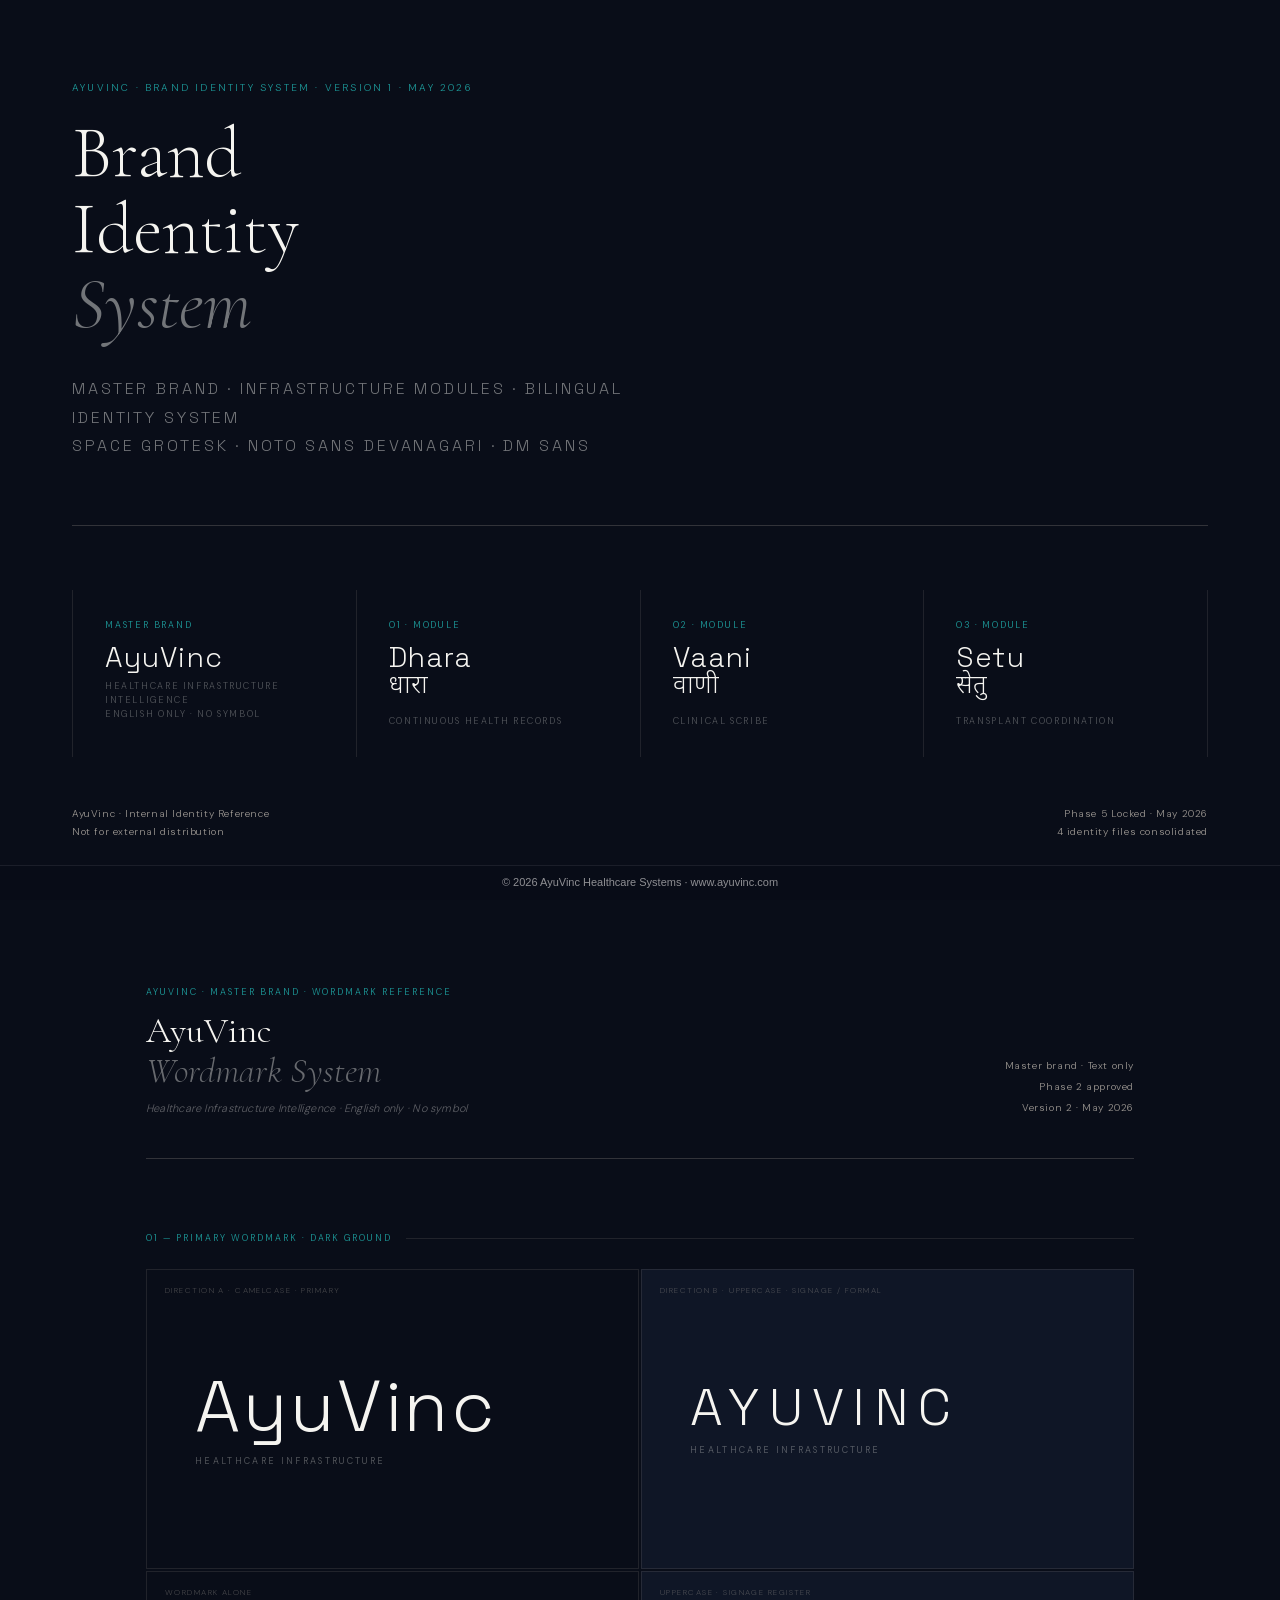
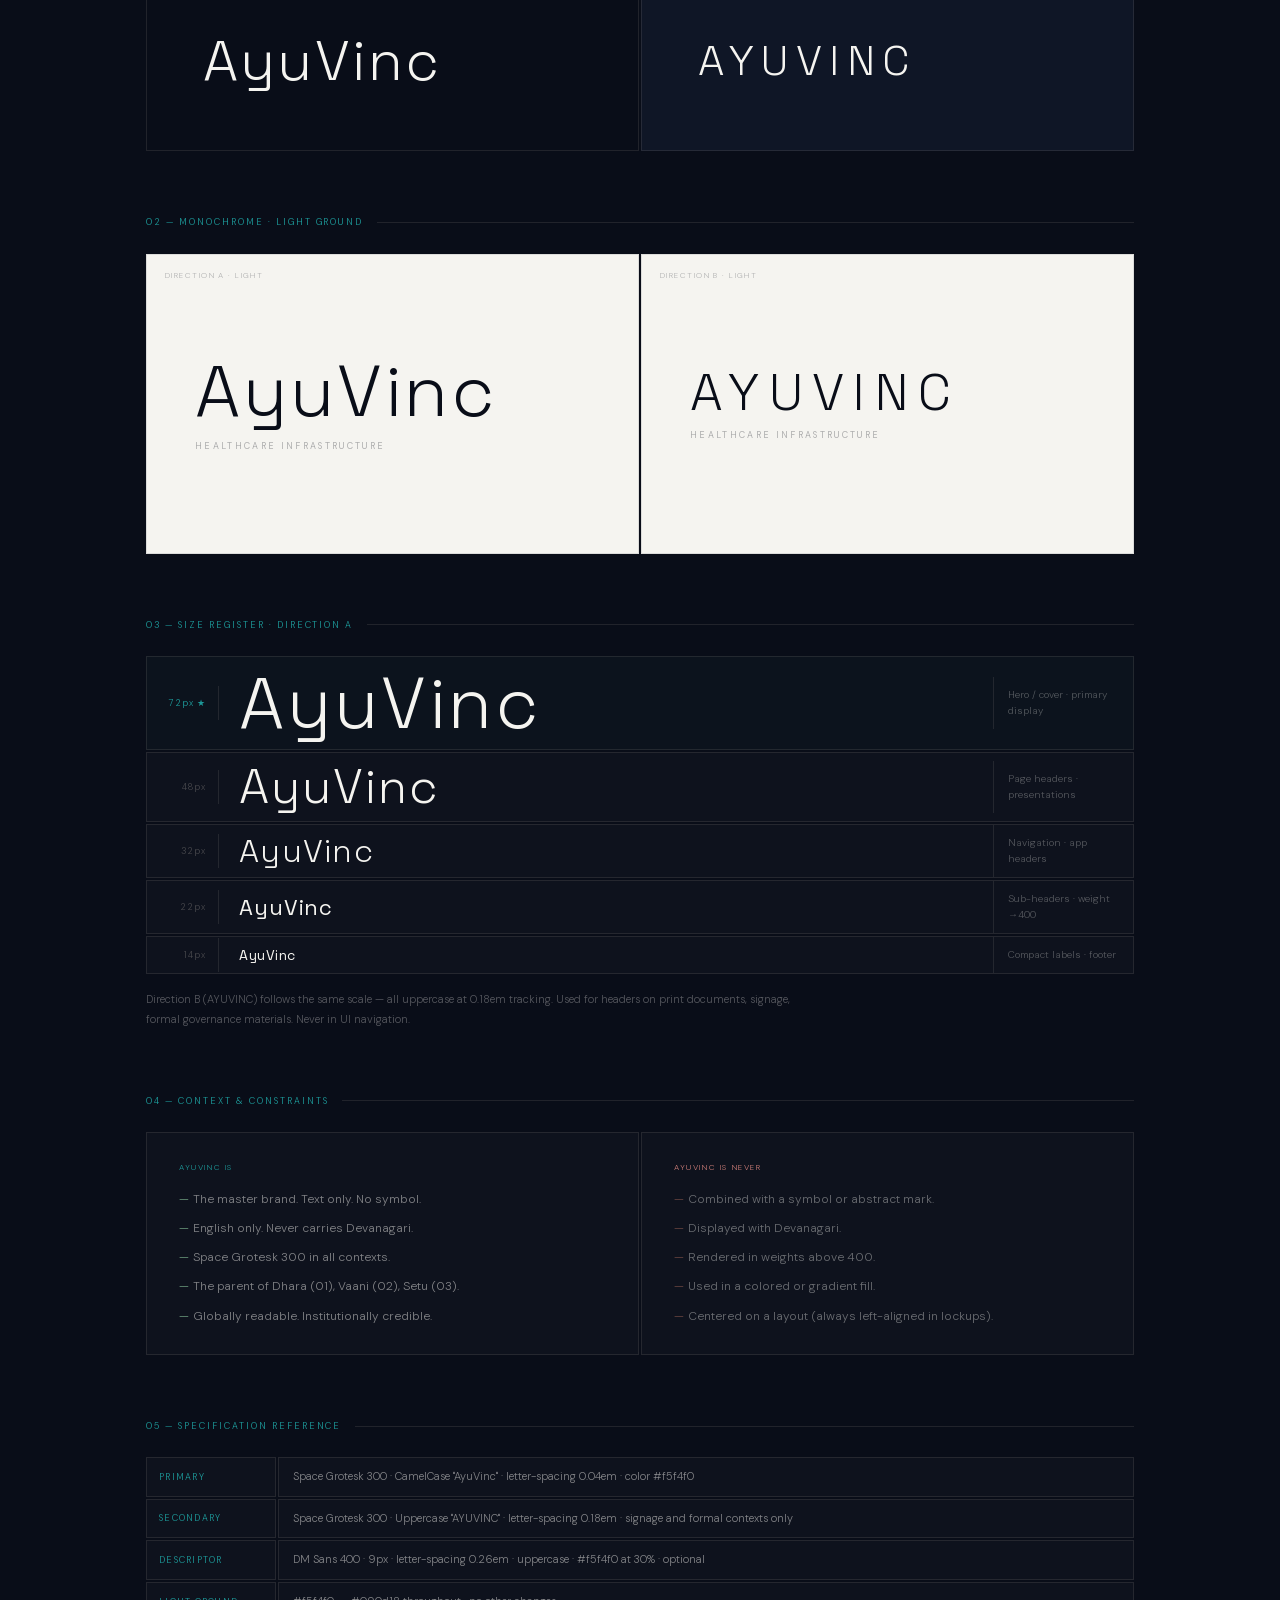
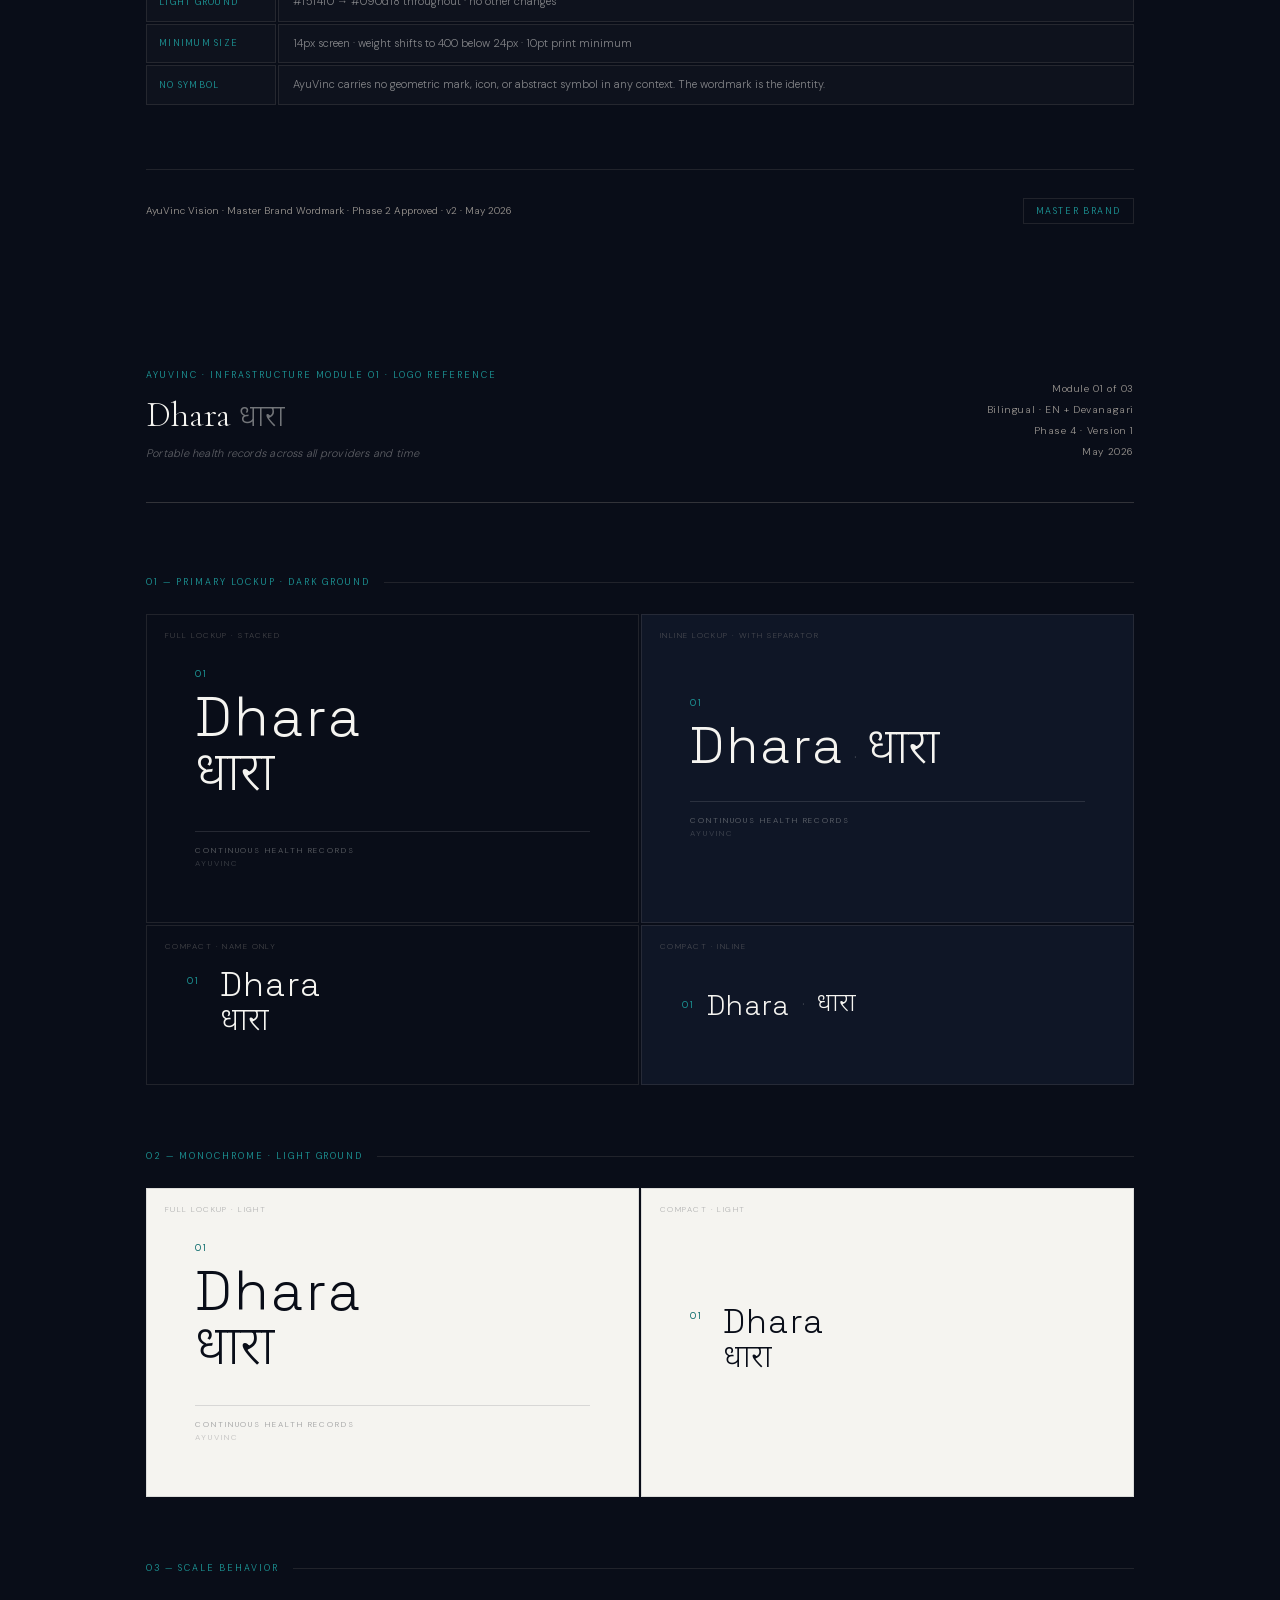
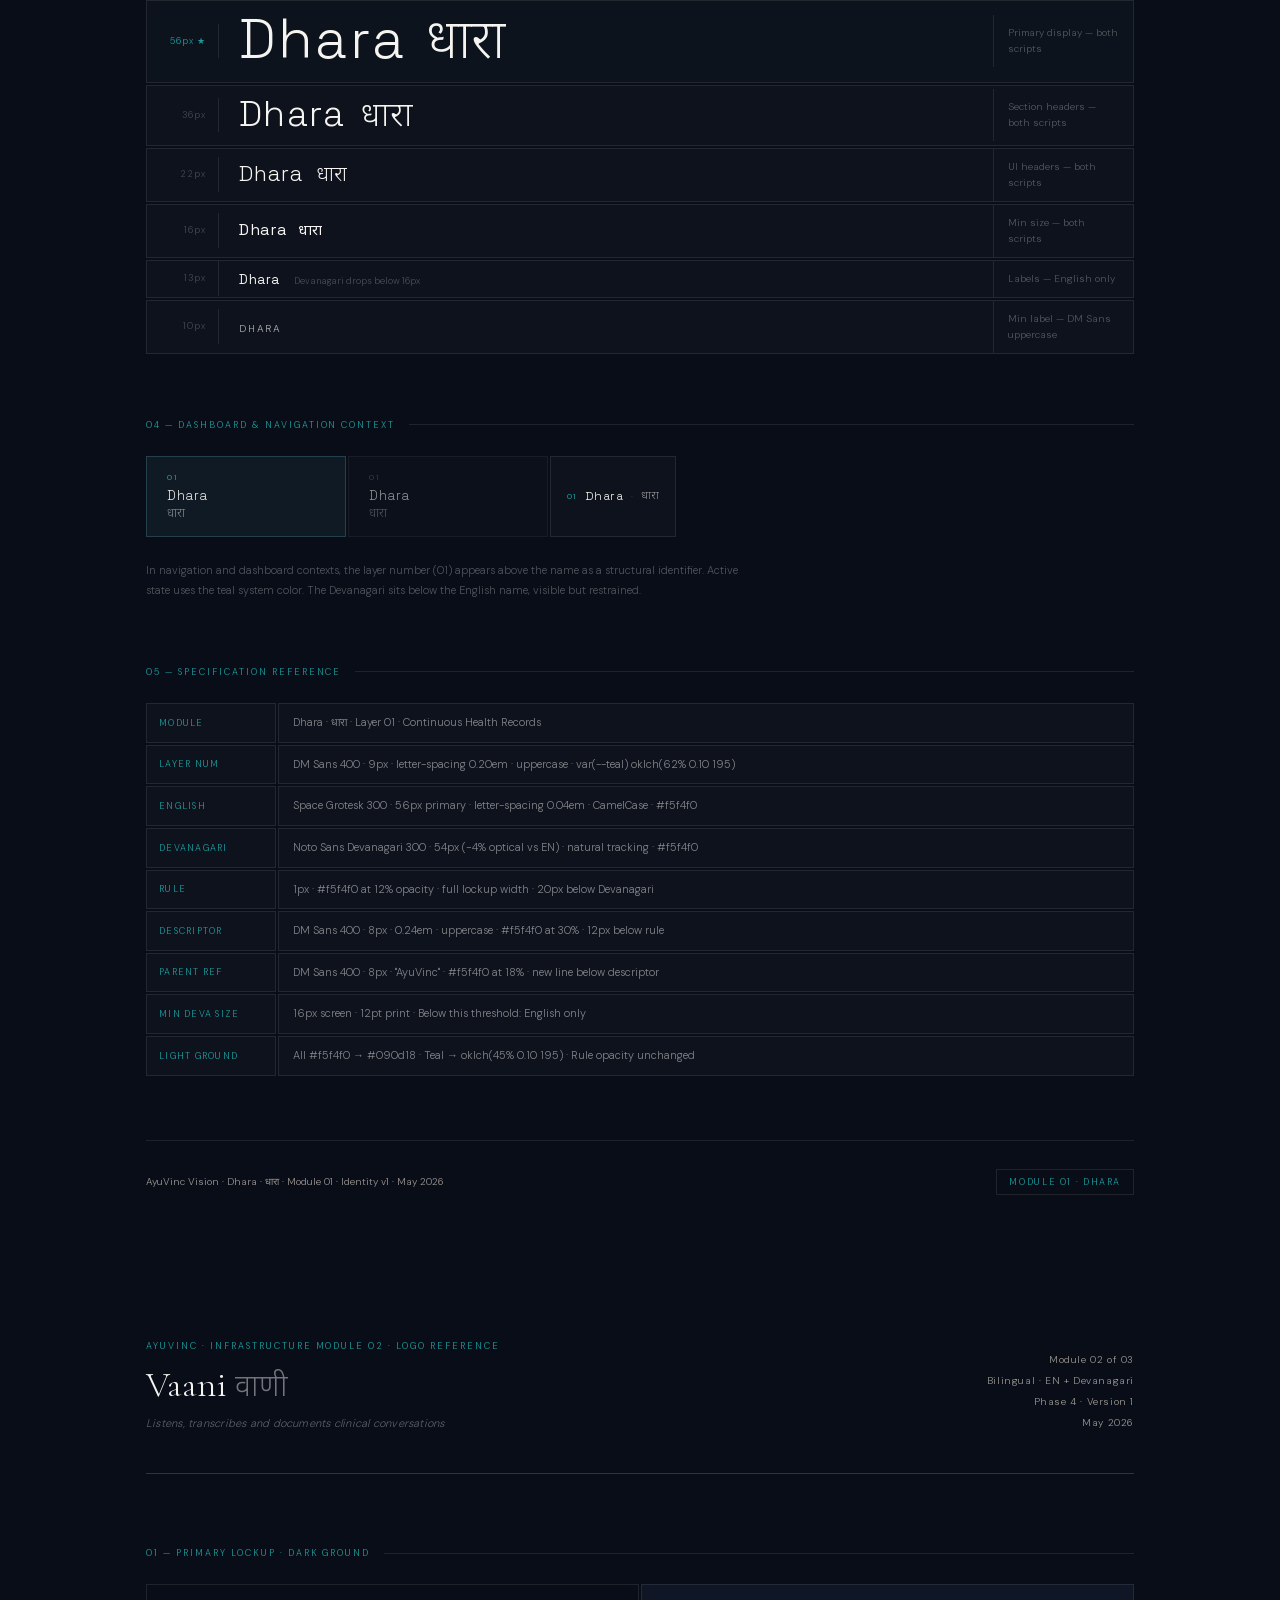
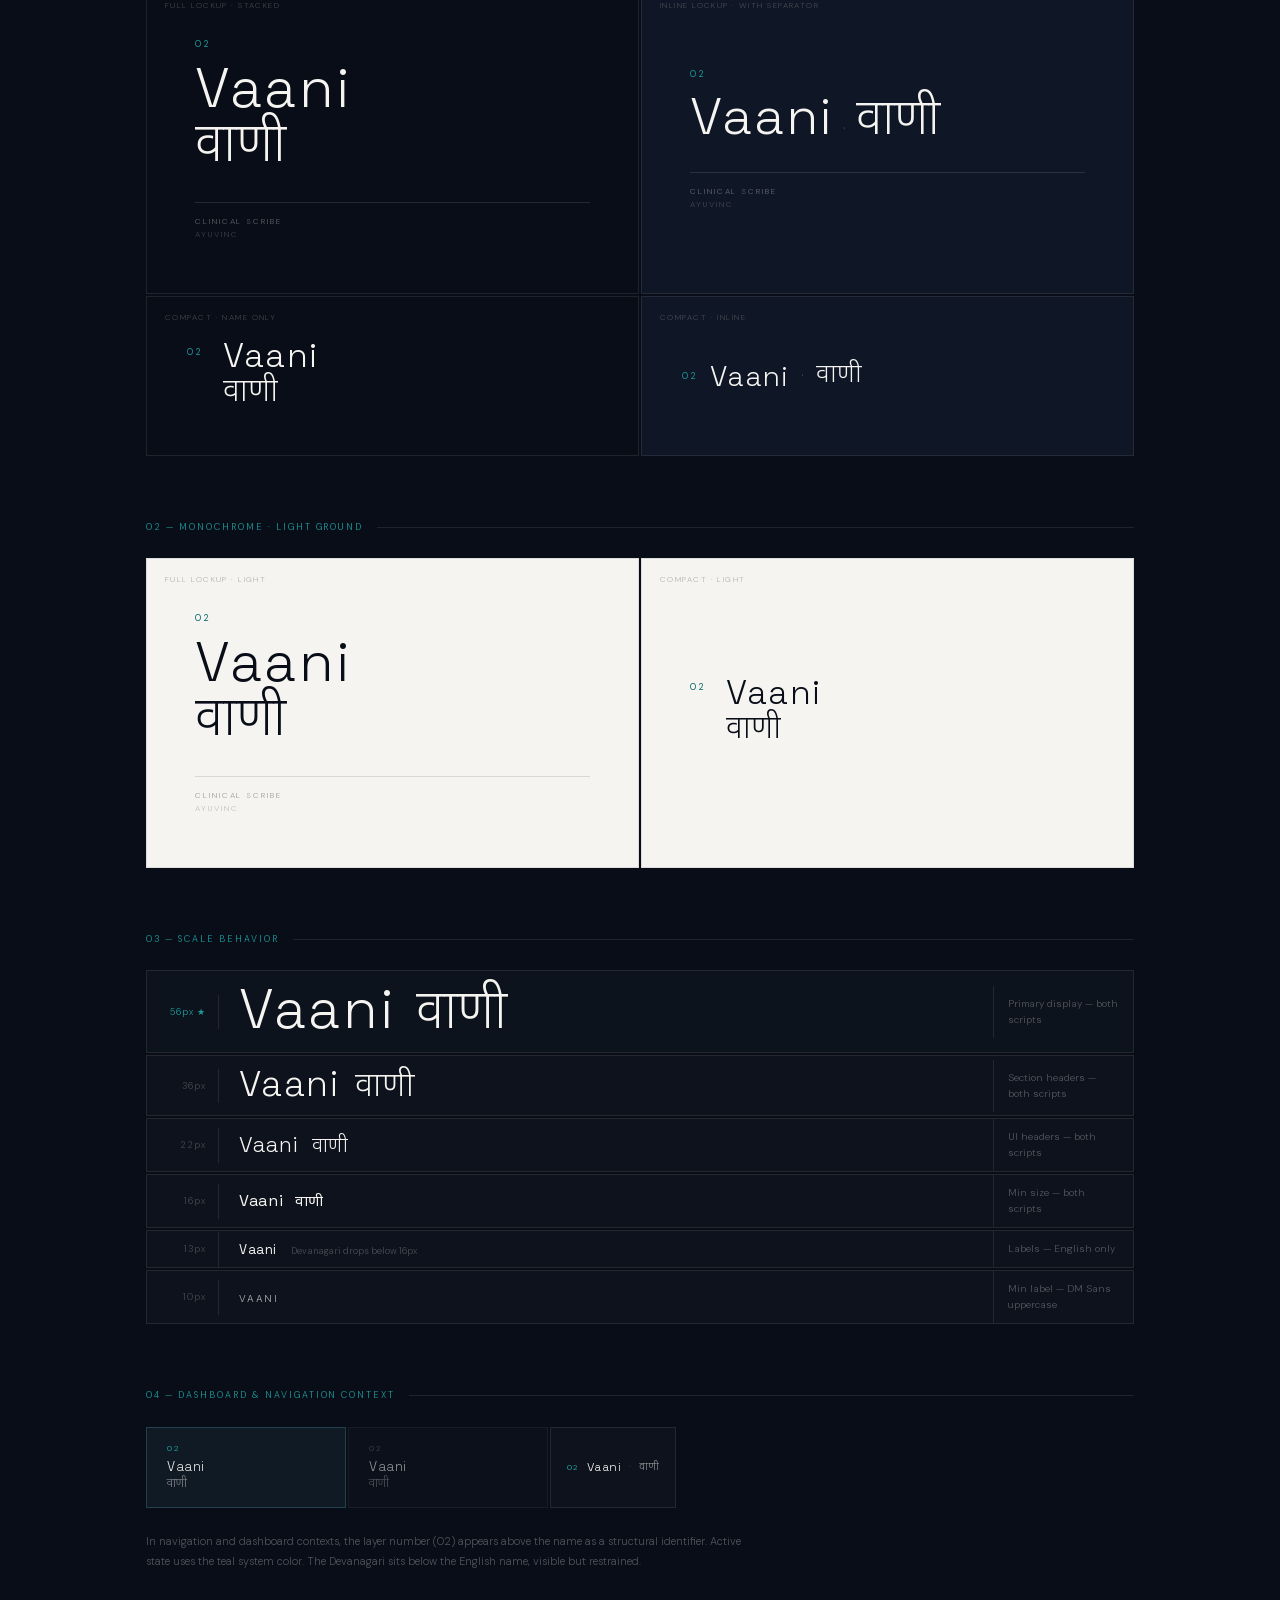
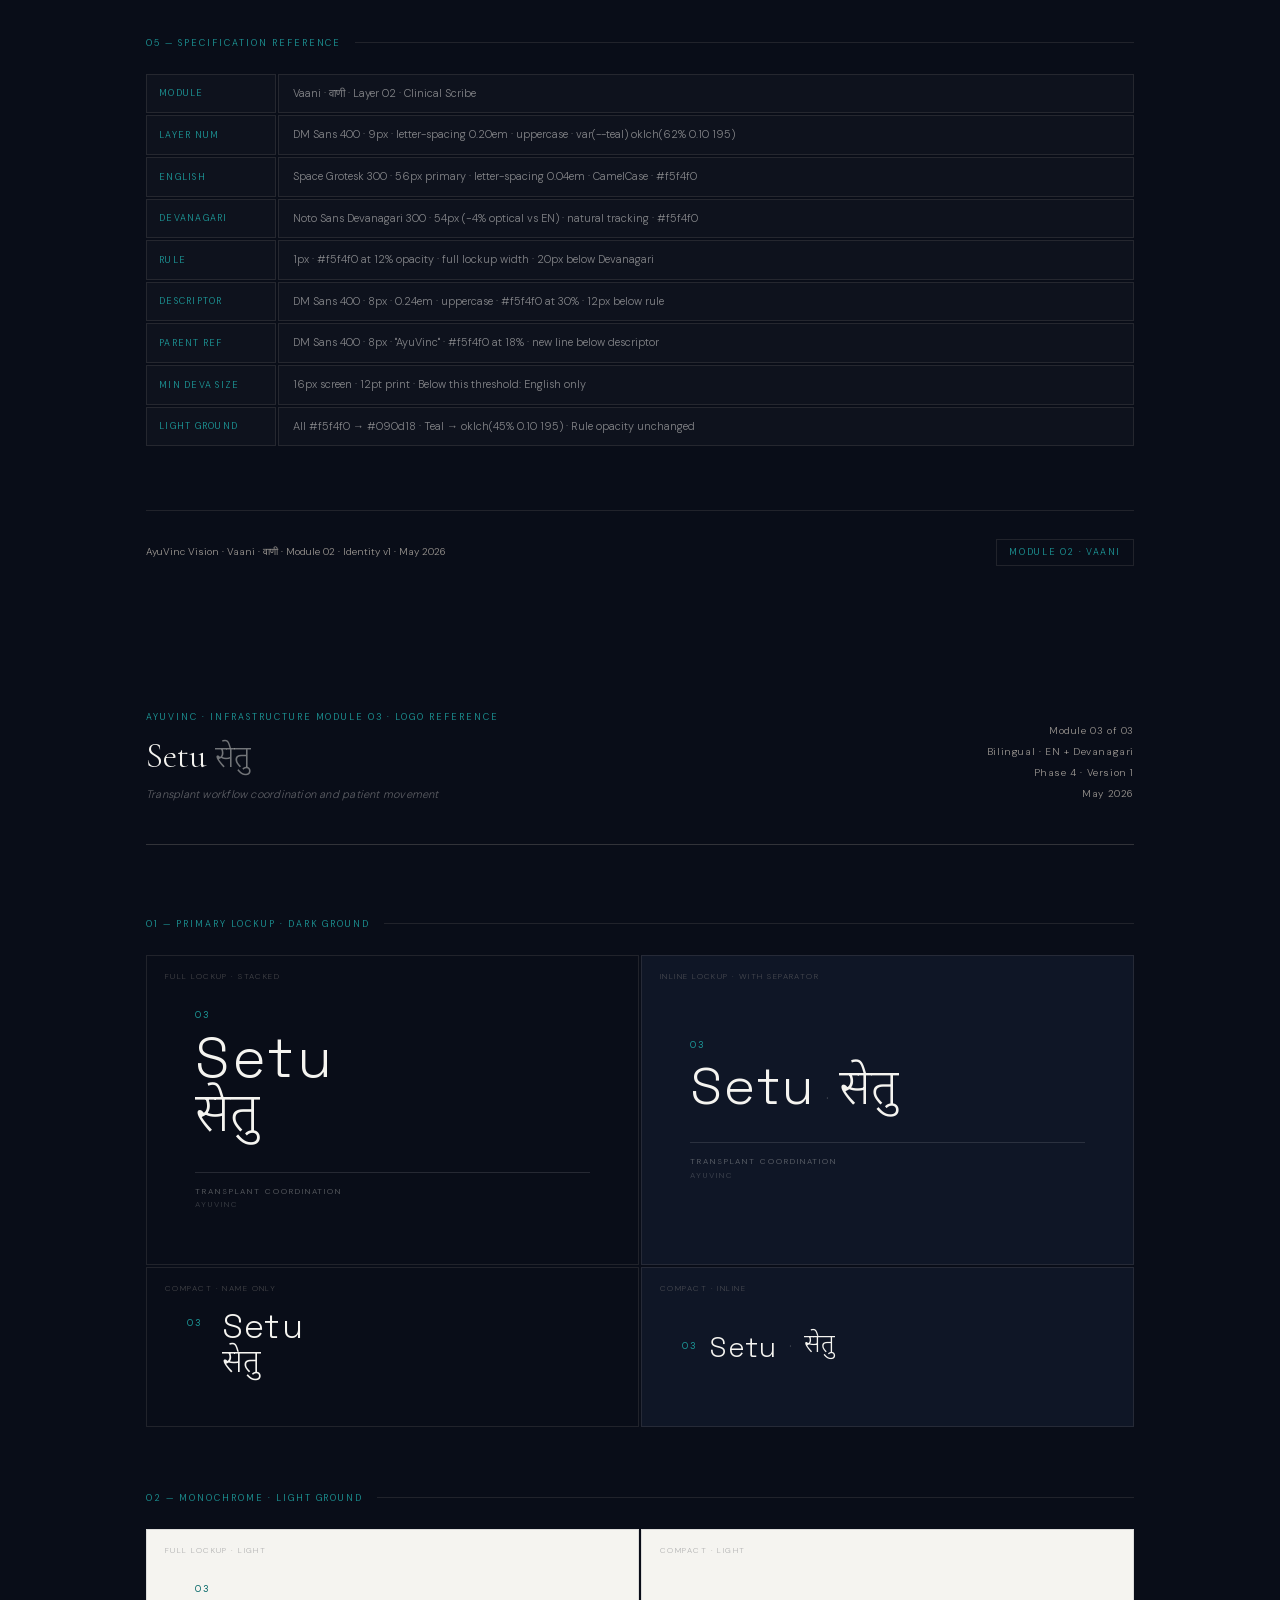
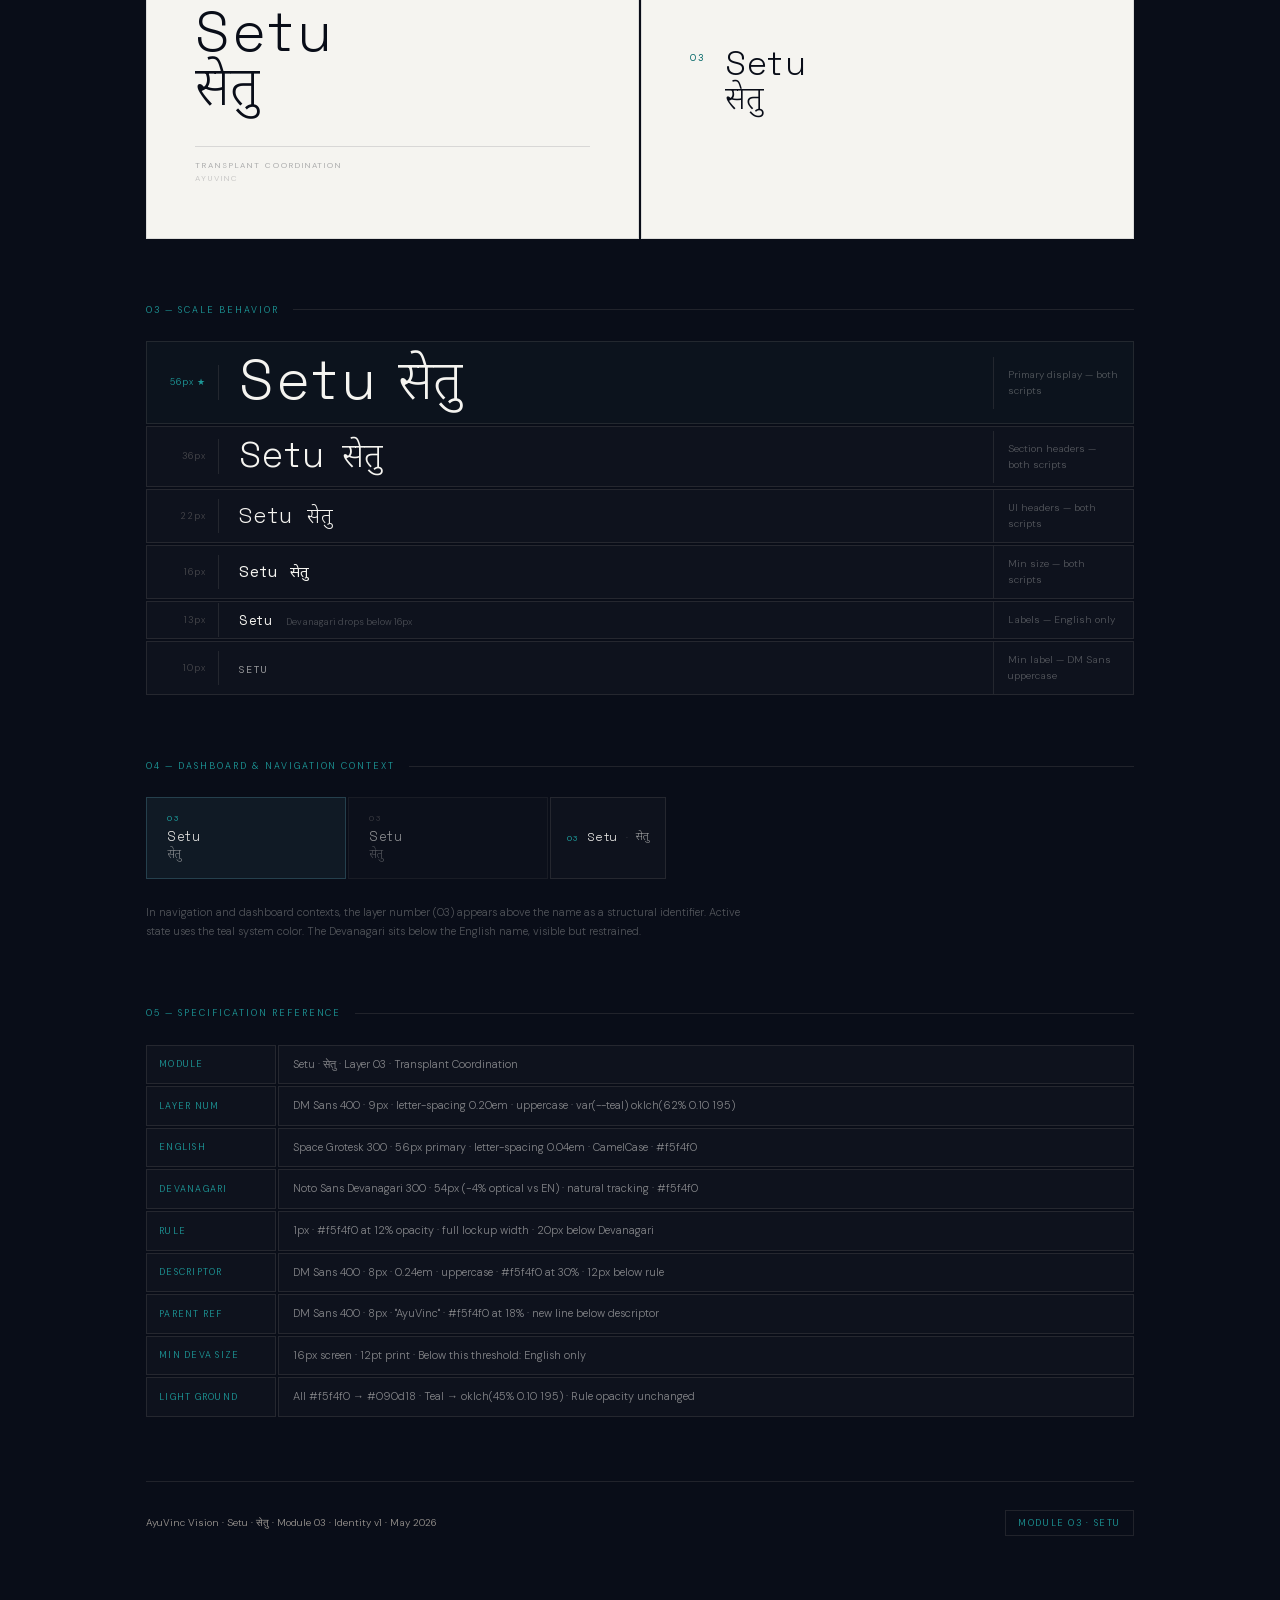
==== commit 1f34702c: "Remove auto-print on load, fix disclaimer placement - Removed window.print() that triggered PDF dial" ====
--- a/index.html
+++ b/index.html
@@ -183,7 +183,7 @@
   </script>
 
   <script type="__bundler/template">
-"<!DOCTYPE html>\n<html lang=\"en\"><head>\n<meta charset=\"UTF-8\">\n<meta name=\"viewport\" content=\"width=device-width, initial-scale=1.0\">\n<title>AyuVinc · Brand Identity<\u002Ftitle>\n\n<link rel=\"preconnect\" href=\"https://fonts.googleapis.com\">\n<style>/* cyrillic-ext */\n@font-face {\n  font-family: 'Cormorant Garamond';\n  font-style: italic;\n  font-weight: 300;\n  font-display: swap;\n  src: url(\"e93a7720-6515-4392-8f75-c4f7487dbd01\") format('woff2');\n  unicode-range: U+0460-052F, U+1C80-1C8A, U+20B4, U+2DE0-2DFF, U+A640-A69F, U+FE2E-FE2F;\n}\n/* cyrillic */\n@font-face {\n  font-family: 'Cormorant Garamond';\n  font-style: italic;\n  font-weight: 300;\n  font-display: swap;\n  src: url(\"201ff13f-6a46-45bf-8b30-290e17a044d9\") format('woff2');\n  unicode-range: U+0301, U+0400-045F, U+0490-0491, U+04B0-04B1, U+2116;\n}\n/* vietnamese */\n@font-face {\n  font-family: 'Cormorant Garamond';\n  font-style: italic;\n  font-weight: 300;\n  font-display: swap;\n  src: url(\"10f67788-22a2-4af1-8cae-3b857640f6ac\") format('woff2');\n  unicode-range: U+0102-0103, U+0110-0111, U+0128-0129, U+0168-0169, U+01A0-01A1, U+01AF-01B0, U+0300-0301, U+0303-0304, U+0308-0309, U+0323, U+0329, U+1EA0-1EF9, U+20AB;\n}\n/* latin-ext */\n@font-face {\n  font-family: 'Cormorant Garamond';\n  font-style: italic;\n  font-weight: 300;\n  font-display: swap;\n  src: url(\"cd5615a5-91ec-4e9d-baaf-3f11a21ab11f\") format('woff2');\n  unicode-range: U+0100-02BA, U+02BD-02C5, U+02C7-02CC, U+02CE-02D7, U+02DD-02FF, U+0304, U+0308, U+0329, U+1D00-1DBF, U+1E00-1E9F, U+1EF2-1EFF, U+2020, U+20A0-20AB, U+20AD-20C0, U+2113, U+2C60-2C7F, U+A720-A7FF;\n}\n/* latin */\n@font-face {\n  font-family: 'Cormorant Garamond';\n  font-style: italic;\n  font-weight: 300;\n  font-display: swap;\n  src: url(\"2836ef66-8068-4c51-afc6-9e13601dd226\") format('woff2');\n  unicode-range: U+0000-00FF, U+0131, U+0152-0153, U+02BB-02BC, U+02C6, U+02DA, U+02DC, U+0304, U+0308, U+0329, U+2000-206F, U+20AC, U+2122, U+2191, U+2193, U+2212, U+2215, U+FEFF, U+FFFD;\n}\n/* cyrillic-ext */\n@font-face {\n  font-family: 'Cormorant Garamond';\n  font-style: italic;\n  font-weight: 400;\n  font-display: swap;\n  src: url(\"e93a7720-6515-4392-8f75-c4f7487dbd01\") format('woff2');\n  unicode-range: U+0460-052F, U+1C80-1C8A, U+20B4, U+2DE0-2DFF, U+A640-A69F, U+FE2E-FE2F;\n}\n/* cyrillic */\n@font-face {\n  font-family: 'Cormorant Garamond';\n  font-style: italic;\n  font-weight: 400;\n  font-display: swap;\n  src: url(\"201ff13f-6a46-45bf-8b30-290e17a044d9\") format('woff2');\n  unicode-range: U+0301, U+0400-045F, U+0490-0491, U+04B0-04B1, U+2116;\n}\n/* vietnamese */\n@font-face {\n  font-family: 'Cormorant Garamond';\n  font-style: italic;\n  font-weight: 400;\n  font-display: swap;\n  src: url(\"10f67788-22a2-4af1-8cae-3b857640f6ac\") format('woff2');\n  unicode-range: U+0102-0103, U+0110-0111, U+0128-0129, U+0168-0169, U+01A0-01A1, U+01AF-01B0, U+0300-0301, U+0303-0304, U+0308-0309, U+0323, U+0329, U+1EA0-1EF9, U+20AB;\n}\n/* latin-ext */\n@font-face {\n  font-family: 'Cormorant Garamond';\n  font-style: italic;\n  font-weight: 400;\n  font-display: swap;\n  src: url(\"cd5615a5-91ec-4e9d-baaf-3f11a21ab11f\") format('woff2');\n  unicode-range: U+0100-02BA, U+02BD-02C5, U+02C7-02CC, U+02CE-02D7, U+02DD-02FF, U+0304, U+0308, U+0329, U+1D00-1DBF, U+1E00-1E9F, U+1EF2-1EFF, U+2020, U+20A0-20AB, U+20AD-20C0, U+2113, U+2C60-2C7F, U+A720-A7FF;\n}\n/* latin */\n@font-face {\n  font-family: 'Cormorant Garamond';\n  font-style: italic;\n  font-weight: 400;\n  font-display: swap;\n  src: url(\"2836ef66-8068-4c51-afc6-9e13601dd226\") format('woff2');\n  unicode-range: U+0000-00FF, U+0131, U+0152-0153, U+02BB-02BC, U+02C6, U+02DA, U+02DC, U+0304, U+0308, U+0329, U+2000-206F, U+20AC, U+2122, U+2191, U+2193, U+2212, U+2215, U+FEFF, U+FFFD;\n}\n/* cyrillic-ext */\n@font-face {\n  font-family: 'Cormorant Garamond';\n  font-style: normal;\n  font-weight: 300;\n  font-display: swap;\n  src: url(\"3bdcf1c1-1c5c-47ca-b6f6-fb619a179e0c\") format('woff2');\n  unicode-range: U+0460-052F, U+1C80-1C8A, U+20B4, U+2DE0-2DFF, U+A640-A69F, U+FE2E-FE2F;\n}\n/* cyrillic */\n@font-face {\n  font-family: 'Cormorant Garamond';\n  font-style: normal;\n  font-weight: 300;\n  font-display: swap;\n  src: url(\"af4b19f8-37b0-483e-a0dc-33ff7666cd1b\") format('woff2');\n  unicode-range: U+0301, U+0400-045F, U+0490-0491, U+04B0-04B1, U+2116;\n}\n/* vietnamese */\n@font-face {\n  font-family: 'Cormorant Garamond';\n  font-style: normal;\n  font-weight: 300;\n  font-display: swap;\n  src: url(\"5184dc56-274c-4120-a2e3-6e62aec36080\") format('woff2');\n  unicode-range: U+0102-0103, U+0110-0111, U+0128-0129, U+0168-0169, U+01A0-01A1, U+01AF-01B0, U+0300-0301, U+0303-0304, U+0308-0309, U+0323, U+0329, U+1EA0-1EF9, U+20AB;\n}\n/* latin-ext */\n@font-face {\n  font-family: 'Cormorant Garamond';\n  font-style: normal;\n  font-weight: 300;\n  font-display: swap;\n  src: url(\"81378c7f-5d33-47fd-a91d-4de23fa0a405\") format('woff2');\n  unicode-range: U+0100-02BA, U+02BD-02C5, U+02C7-02CC, U+02CE-02D7, U+02DD-02FF, U+0304, U+0308, U+0329, U+1D00-1DBF, U+1E00-1E9F, U+1EF2-1EFF, U+2020, U+20A0-20AB, U+20AD-20C0, U+2113, U+2C60-2C7F, U+A720-A7FF;\n}\n/* latin */\n@font-face {\n  font-family: 'Cormorant Garamond';\n  font-style: normal;\n  font-weight: 300;\n  font-display: swap;\n  src: url(\"8bb89cdb-69f1-4297-9bce-ac2c59d07e9f\") format('woff2');\n  unicode-range: U+0000-00FF, U+0131, U+0152-0153, U+02BB-02BC, U+02C6, U+02DA, U+02DC, U+0304, U+0308, U+0329, U+2000-206F, U+20AC, U+2122, U+2191, U+2193, U+2212, U+2215, U+FEFF, U+FFFD;\n}\n/* cyrillic-ext */\n@font-face {\n  font-family: 'Cormorant Garamond';\n  font-style: normal;\n  font-weight: 400;\n  font-display: swap;\n  src: url(\"3bdcf1c1-1c5c-47ca-b6f6-fb619a179e0c\") format('woff2');\n  unicode-range: U+0460-052F, U+1C80-1C8A, U+20B4, U+2DE0-2DFF, U+A640-A69F, U+FE2E-FE2F;\n}\n/* cyrillic */\n@font-face {\n  font-family: 'Cormorant Garamond';\n  font-style: normal;\n  font-weight: 400;\n  font-display: swap;\n  src: url(\"af4b19f8-37b0-483e-a0dc-33ff7666cd1b\") format('woff2');\n  unicode-range: U+0301, U+0400-045F, U+0490-0491, U+04B0-04B1, U+2116;\n}\n/* vietnamese */\n@font-face {\n  font-family: 'Cormorant Garamond';\n  font-style: normal;\n  font-weight: 400;\n  font-display: swap;\n  src: url(\"5184dc56-274c-4120-a2e3-6e62aec36080\") format('woff2');\n  unicode-range: U+0102-0103, U+0110-0111, U+0128-0129, U+0168-0169, U+01A0-01A1, U+01AF-01B0, U+0300-0301, U+0303-0304, U+0308-0309, U+0323, U+0329, U+1EA0-1EF9, U+20AB;\n}\n/* latin-ext */\n@font-face {\n  font-family: 'Cormorant Garamond';\n  font-style: normal;\n  font-weight: 400;\n  font-display: swap;\n  src: url(\"81378c7f-5d33-47fd-a91d-4de23fa0a405\") format('woff2');\n  unicode-range: U+0100-02BA, U+02BD-02C5, U+02C7-02CC, U+02CE-02D7, U+02DD-02FF, U+0304, U+0308, U+0329, U+1D00-1DBF, U+1E00-1E9F, U+1EF2-1EFF, U+2020, U+20A0-20AB, U+20AD-20C0, U+2113, U+2C60-2C7F, U+A720-A7FF;\n}\n/* latin */\n@font-face {\n  font-family: 'Cormorant Garamond';\n  font-style: normal;\n  font-weight: 400;\n  font-display: swap;\n  src: url(\"8bb89cdb-69f1-4297-9bce-ac2c59d07e9f\") format('woff2');\n  unicode-range: U+0000-00FF, U+0131, U+0152-0153, U+02BB-02BC, U+02C6, U+02DA, U+02DC, U+0304, U+0308, U+0329, U+2000-206F, U+20AC, U+2122, U+2191, U+2193, U+2212, U+2215, U+FEFF, U+FFFD;\n}\n/* latin-ext */\n@font-face {\n  font-family: 'DM Sans';\n  font-style: normal;\n  font-weight: 200;\n  font-display: swap;\n  src: url(\"c9d12d79-a1ca-4112-ad02-7b15fd81b1ca\") format('woff2');\n  unicode-range: U+0100-02BA, U+02BD-02C5, U+02C7-02CC, U+02CE-02D7, U+02DD-02FF, U+0304, U+0308, U+0329, U+1D00-1DBF, U+1E00-1E9F, U+1EF2-1EFF, U+2020, U+20A0-20AB, U+20AD-20C0, U+2113, U+2C60-2C7F, U+A720-A7FF;\n}\n/* latin */\n@font-face {\n  font-family: 'DM Sans';\n  font-style: normal;\n  font-weight: 200;\n  font-display: swap;\n  src: url(\"394fdc32-2f24-48d6-ad73-27624f0af2cc\") format('woff2');\n  unicode-range: U+0000-00FF, U+0131, U+0152-0153, U+02BB-02BC, U+02C6, U+02DA, U+02DC, U+0304, U+0308, U+0329, U+2000-206F, U+20AC, U+2122, U+2191, U+2193, U+2212, U+2215, U+FEFF, U+FFFD;\n}\n/* latin-ext */\n@font-face {\n  font-family: 'DM Sans';\n  font-style: normal;\n  font-weight: 300;\n  font-display: swap;\n  src: url(\"c9d12d79-a1ca-4112-ad02-7b15fd81b1ca\") format('woff2');\n  unicode-range: U+0100-02BA, U+02BD-02C5, U+02C7-02CC, U+02CE-02D7, U+02DD-02FF, U+0304, U+0308, U+0329, U+1D00-1DBF, U+1E00-1E9F, U+1EF2-1EFF, U+2020, U+20A0-20AB, U+20AD-20C0, U+2113, U+2C60-2C7F, U+A720-A7FF;\n}\n/* latin */\n@font-face {\n  font-family: 'DM Sans';\n  font-style: normal;\n  font-weight: 300;\n  font-display: swap;\n  src: url(\"394fdc32-2f24-48d6-ad73-27624f0af2cc\") format('woff2');\n  unicode-range: U+0000-00FF, U+0131, U+0152-0153, U+02BB-02BC, U+02C6, U+02DA, U+02DC, U+0304, U+0308, U+0329, U+2000-206F, U+20AC, U+2122, U+2191, U+2193, U+2212, U+2215, U+FEFF, U+FFFD;\n}\n/* latin-ext */\n@font-face {\n  font-family: 'DM Sans';\n  font-style: normal;\n  font-weight: 400;\n  font-display: swap;\n  src: url(\"c9d12d79-a1ca-4112-ad02-7b15fd81b1ca\") format('woff2');\n  unicode-range: U+0100-02BA, U+02BD-02C5, U+02C7-02CC, U+02CE-02D7, U+02DD-02FF, U+0304, U+0308, U+0329, U+1D00-1DBF, U+1E00-1E9F, U+1EF2-1EFF, U+2020, U+20A0-20AB, U+20AD-20C0, U+2113, U+2C60-2C7F, U+A720-A7FF;\n}\n/* latin */\n@font-face {\n  font-family: 'DM Sans';\n  font-style: normal;\n  font-weight: 400;\n  font-display: swap;\n  src: url(\"394fdc32-2f24-48d6-ad73-27624f0af2cc\") format('woff2');\n  unicode-range: U+0000-00FF, U+0131, U+0152-0153, U+02BB-02BC, U+02C6, U+02DA, U+02DC, U+0304, U+0308, U+0329, U+2000-206F, U+20AC, U+2122, U+2191, U+2193, U+2212, U+2215, U+FEFF, U+FFFD;\n}\n/* latin-ext */\n@font-face {\n  font-family: 'DM Sans';\n  font-style: normal;\n  font-weight: 500;\n  font-display: swap;\n  src: url(\"c9d12d79-a1ca-4112-ad02-7b15fd81b1ca\") format('woff2');\n  unicode-range: U+0100-02BA, U+02BD-02C5, U+02C7-02CC, U+02CE-02D7, U+02DD-02FF, U+0304, U+0308, U+0329, U+1D00-1DBF, U+1E00-1E9F, U+1EF2-1EFF, U+2020, U+20A0-20AB, U+20AD-20C0, U+2113, U+2C60-2C7F, U+A720-A7FF;\n}\n/* latin */\n@font-face {\n  font-family: 'DM Sans';\n  font-style: normal;\n  font-weight: 500;\n  font-display: swap;\n  src: url(\"394fdc32-2f24-48d6-ad73-27624f0af2cc\") format('woff2');\n  unicode-range: U+0000-00FF, U+0131, U+0152-0153, U+02BB-02BC, U+02C6, U+02DA, U+02DC, U+0304, U+0308, U+0329, U+2000-206F, U+20AC, U+2122, U+2191, U+2193, U+2212, U+2215, U+FEFF, U+FFFD;\n}\n/* devanagari */\n@font-face {\n  font-family: 'Noto Sans Devanagari';\n  font-style: normal;\n  font-weight: 200;\n  font-stretch: 100%;\n  font-display: swap;\n  src: url(\"6c13a908-8183-4887-a16a-8b6fb36ad159\") format('woff2');\n  unicode-range: U+0900-097F, U+1CD0-1CF9, U+200C-200D, U+20A8, U+20B9, U+20F0, U+25CC, U+A830-A839, U+A8E0-A8FF, U+11B00-11B09;\n}\n/* latin-ext */\n@font-face {\n  font-family: 'Noto Sans Devanagari';\n  font-style: normal;\n  font-weight: 200;\n  font-stretch: 100%;\n  font-display: swap;\n  src: url(\"6a7ff564-3a3a-4583-9622-44488e20be8e\") format('woff2');\n  unicode-range: U+0100-02BA, U+02BD-02C5, U+02C7-02CC, U+02CE-02D7, U+02DD-02FF, U+0304, U+0308, U+0329, U+1D00-1DBF, U+1E00-1E9F, U+1EF2-1EFF, U+2020, U+20A0-20AB, U+20AD-20C0, U+2113, U+2C60-2C7F, U+A720-A7FF;\n}\n/* latin */\n@font-face {\n  font-family: 'Noto Sans Devanagari';\n  font-style: normal;\n  font-weight: 200;\n  font-stretch: 100%;\n  font-display: swap;\n  src: url(\"77577d64-f09f-49a0-b072-c077e866cfa8\") format('woff2');\n  unicode-range: U+0000-00FF, U+0131, U+0152-0153, U+02BB-02BC, U+02C6, U+02DA, U+02DC, U+0304, U+0308, U+0329, U+2000-206F, U+20AC, U+2122, U+2191, U+2193, U+2212, U+2215, U+FEFF, U+FFFD;\n}\n/* devanagari */\n@font-face {\n  font-family: 'Noto Sans Devanagari';\n  font-style: normal;\n  font-weight: 300;\n  font-stretch: 100%;\n  font-display: swap;\n  src: url(\"6c13a908-8183-4887-a16a-8b6fb36ad159\") format('woff2');\n  unicode-range: U+0900-097F, U+1CD0-1CF9, U+200C-200D, U+20A8, U+20B9, U+20F0, U+25CC, U+A830-A839, U+A8E0-A8FF, U+11B00-11B09;\n}\n/* latin-ext */\n@font-face {\n  font-family: 'Noto Sans Devanagari';\n  font-style: normal;\n  font-weight: 300;\n  font-stretch: 100%;\n  font-display: swap;\n  src: url(\"6a7ff564-3a3a-4583-9622-44488e20be8e\") format('woff2');\n  unicode-range: U+0100-02BA, U+02BD-02C5, U+02C7-02CC, U+02CE-02D7, U+02DD-02FF, U+0304, U+0308, U+0329, U+1D00-1DBF, U+1E00-1E9F, U+1EF2-1EFF, U+2020, U+20A0-20AB, U+20AD-20C0, U+2113, U+2C60-2C7F, U+A720-A7FF;\n}\n/* latin */\n@font-face {\n  font-family: 'Noto Sans Devanagari';\n  font-style: normal;\n  font-weight: 300;\n  font-stretch: 100%;\n  font-display: swap;\n  src: url(\"77577d64-f09f-49a0-b072-c077e866cfa8\") format('woff2');\n  unicode-range: U+0000-00FF, U+0131, U+0152-0153, U+02BB-02BC, U+02C6, U+02DA, U+02DC, U+0304, U+0308, U+0329, U+2000-206F, U+20AC, U+2122, U+2191, U+2193, U+2212, U+2215, U+FEFF, U+FFFD;\n}\n/* devanagari */\n@font-face {\n  font-family: 'Noto Sans Devanagari';\n  font-style: normal;\n  font-weight: 400;\n  font-stretch: 100%;\n  font-display: swap;\n  src: url(\"6c13a908-8183-4887-a16a-8b6fb36ad159\") format('woff2');\n  unicode-range: U+0900-097F, U+1CD0-1CF9, U+200C-200D, U+20A8, U+20B9, U+20F0, U+25CC, U+A830-A839, U+A8E0-A8FF, U+11B00-11B09;\n}\n/* latin-ext */\n@font-face {\n  font-family: 'Noto Sans Devanagari';\n  font-style: normal;\n  font-weight: 400;\n  font-stretch: 100%;\n  font-display: swap;\n  src: url(\"6a7ff564-3a3a-4583-9622-44488e20be8e\") format('woff2');\n  unicode-range: U+0100-02BA, U+02BD-02C5, U+02C7-02CC, U+02CE-02D7, U+02DD-02FF, U+0304, U+0308, U+0329, U+1D00-1DBF, U+1E00-1E9F, U+1EF2-1EFF, U+2020, U+20A0-20AB, U+20AD-20C0, U+2113, U+2C60-2C7F, U+A720-A7FF;\n}\n/* latin */\n@font-face {\n  font-family: 'Noto Sans Devanagari';\n  font-style: normal;\n  font-weight: 400;\n  font-stretch: 100%;\n  font-display: swap;\n  src: url(\"77577d64-f09f-49a0-b072-c077e866cfa8\") format('woff2');\n  unicode-range: U+0000-00FF, U+0131, U+0152-0153, U+02BB-02BC, U+02C6, U+02DA, U+02DC, U+0304, U+0308, U+0329, U+2000-206F, U+20AC, U+2122, U+2191, U+2193, U+2212, U+2215, U+FEFF, U+FFFD;\n}\n/* devanagari */\n@font-face {\n  font-family: 'Noto Sans Devanagari';\n  font-style: normal;\n  font-weight: 500;\n  font-stretch: 100%;\n  font-display: swap;\n  src: url(\"6c13a908-8183-4887-a16a-8b6fb36ad159\") format('woff2');\n  unicode-range: U+0900-097F, U+1CD0-1CF9, U+200C-200D, U+20A8, U+20B9, U+20F0, U+25CC, U+A830-A839, U+A8E0-A8FF, U+11B00-11B09;\n}\n/* latin-ext */\n@font-face {\n  font-family: 'Noto Sans Devanagari';\n  font-style: normal;\n  font-weight: 500;\n  font-stretch: 100%;\n  font-display: swap;\n  src: url(\"6a7ff564-3a3a-4583-9622-44488e20be8e\") format('woff2');\n  unicode-range: U+0100-02BA, U+02BD-02C5, U+02C7-02CC, U+02CE-02D7, U+02DD-02FF, U+0304, U+0308, U+0329, U+1D00-1DBF, U+1E00-1E9F, U+1EF2-1EFF, U+2020, U+20A0-20AB, U+20AD-20C0, U+2113, U+2C60-2C7F, U+A720-A7FF;\n}\n/* latin */\n@font-face {\n  font-family: 'Noto Sans Devanagari';\n  font-style: normal;\n  font-weight: 500;\n  font-stretch: 100%;\n  font-display: swap;\n  src: url(\"77577d64-f09f-49a0-b072-c077e866cfa8\") format('woff2');\n  unicode-range: U+0000-00FF, U+0131, U+0152-0153, U+02BB-02BC, U+02C6, U+02DA, U+02DC, U+0304, U+0308, U+0329, U+2000-206F, U+20AC, U+2122, U+2191, U+2193, U+2212, U+2215, U+FEFF, U+FFFD;\n}\n/* vietnamese */\n@font-face {\n  font-family: 'Space Grotesk';\n  font-style: normal;\n  font-weight: 300;\n  font-display: swap;\n  src: url(\"f3fb0e90-2087-4436-87fd-a734d4a68258\") format('woff2');\n  unicode-range: U+0102-0103, U+0110-0111, U+0128-0129, U+0168-0169, U+01A0-01A1, U+01AF-01B0, U+0300-0301, U+0303-0304, U+0308-0309, U+0323, U+0329, U+1EA0-1EF9, U+20AB;\n}\n/* latin-ext */\n@font-face {\n  font-family: 'Space Grotesk';\n  font-style: normal;\n  font-weight: 300;\n  font-display: swap;\n  src: url(\"e25c2822-bf30-4909-9048-a66716c3b1fa\") format('woff2');\n  unicode-range: U+0100-02BA, U+02BD-02C5, U+02C7-02CC, U+02CE-02D7, U+02DD-02FF, U+0304, U+0308, U+0329, U+1D00-1DBF, U+1E00-1E9F, U+1EF2-1EFF, U+2020, U+20A0-20AB, U+20AD-20C0, U+2113, U+2C60-2C7F, U+A720-A7FF;\n}\n/* latin */\n@font-face {\n  font-family: 'Space Grotesk';\n  font-style: normal;\n  font-weight: 300;\n  font-display: swap;\n  src: url(\"e2f69c45-133e-46e5-8bc6-0b19e9d95d9f\") format('woff2');\n  unicode-range: U+0000-00FF, U+0131, U+0152-0153, U+02BB-02BC, U+02C6, U+02DA, U+02DC, U+0304, U+0308, U+0329, U+2000-206F, U+20AC, U+2122, U+2191, U+2193, U+2212, U+2215, U+FEFF, U+FFFD;\n}\n/* vietnamese */\n@font-face {\n  font-family: 'Space Grotesk';\n  font-style: normal;\n  font-weight: 400;\n  font-display: swap;\n  src: url(\"f3fb0e90-2087-4436-87fd-a734d4a68258\") format('woff2');\n  unicode-range: U+0102-0103, U+0110-0111, U+0128-0129, U+0168-0169, U+01A0-01A1, U+01AF-01B0, U+0300-0301, U+0303-0304, U+0308-0309, U+0323, U+0329, U+1EA0-1EF9, U+20AB;\n}\n/* latin-ext */\n@font-face {\n  font-family: 'Space Grotesk';\n  font-style: normal;\n  font-weight: 400;\n  font-display: swap;\n  src: url(\"e25c2822-bf30-4909-9048-a66716c3b1fa\") format('woff2');\n  unicode-range: U+0100-02BA, U+02BD-02C5, U+02C7-02CC, U+02CE-02D7, U+02DD-02FF, U+0304, U+0308, U+0329, U+1D00-1DBF, U+1E00-1E9F, U+1EF2-1EFF, U+2020, U+20A0-20AB, U+20AD-20C0, U+2113, U+2C60-2C7F, U+A720-A7FF;\n}\n/* latin */\n@font-face {\n  font-family: 'Space Grotesk';\n  font-style: normal;\n  font-weight: 400;\n  font-display: swap;\n  src: url(\"e2f69c45-133e-46e5-8bc6-0b19e9d95d9f\") format('woff2');\n  unicode-range: U+0000-00FF, U+0131, U+0152-0153, U+02BB-02BC, U+02C6, U+02DA, U+02DC, U+0304, U+0308, U+0329, U+2000-206F, U+20AC, U+2122, U+2191, U+2193, U+2212, U+2215, U+FEFF, U+FFFD;\n}\n/* vietnamese */\n@font-face {\n  font-family: 'Space Grotesk';\n  font-style: normal;\n  font-weight: 500;\n  font-display: swap;\n  src: url(\"f3fb0e90-2087-4436-87fd-a734d4a68258\") format('woff2');\n  unicode-range: U+0102-0103, U+0110-0111, U+0128-0129, U+0168-0169, U+01A0-01A1, U+01AF-01B0, U+0300-0301, U+0303-0304, U+0308-0309, U+0323, U+0329, U+1EA0-1EF9, U+20AB;\n}\n/* latin-ext */\n@font-face {\n  font-family: 'Space Grotesk';\n  font-style: normal;\n  font-weight: 500;\n  font-display: swap;\n  src: url(\"e25c2822-bf30-4909-9048-a66716c3b1fa\") format('woff2');\n  unicode-range: U+0100-02BA, U+02BD-02C5, U+02C7-02CC, U+02CE-02D7, U+02DD-02FF, U+0304, U+0308, U+0329, U+1D00-1DBF, U+1E00-1E9F, U+1EF2-1EFF, U+2020, U+20A0-20AB, U+20AD-20C0, U+2113, U+2C60-2C7F, U+A720-A7FF;\n}\n/* latin */\n@font-face {\n  font-family: 'Space Grotesk';\n  font-style: normal;\n  font-weight: 500;\n  font-display: swap;\n  src: url(\"e2f69c45-133e-46e5-8bc6-0b19e9d95d9f\") format('woff2');\n  unicode-range: U+0000-00FF, U+0131, U+0152-0153, U+02BB-02BC, U+02C6, U+02DA, U+02DC, U+0304, U+0308, U+0329, U+2000-206F, U+20AC, U+2122, U+2191, U+2193, U+2212, U+2215, U+FEFF, U+FFFD;\n}\n<\u002Fstyle>\n<style>\n  *, *::before, *::after { box-sizing: border-box; margin: 0; padding: 0; }\n\n  :root {\n    --navy:      #090d18;\n    --navy-mid:  #0f1626;\n    --off-white: #f5f4f0;\n    --warm-gray: #9b9691;\n    --teal:      oklch(62% 0.10 195);\n    --teal-dark: oklch(45% 0.10 195);\n    --sage:      oklch(65% 0.07 155);\n    --rule:      rgba(155,150,145,0.16);\n    --rule-hi:   rgba(155,150,145,0.28);\n  }\n\n  html, body {\n    background: var(--navy);\n    color: var(--off-white);\n    font-family: 'DM Sans', sans-serif;\n    font-weight: 300;\n    line-height: 1.6;\n  }\n\n  /* ── COVER PAGE ── */\n  .cover {\n    width: 100%;\n    min-height: 100vh;\n    display: flex;\n    flex-direction: column;\n    justify-content: space-between;\n    padding: 80px 72px;\n    page-break-after: always;\n    break-after: page;\n  }\n  .cover-top {}\n  .cover-eyebrow {\n    font-size: 10px; letter-spacing: 0.22em; text-transform: uppercase;\n    color: var(--teal); margin-bottom: 20px;\n  }\n  .cover-title {\n    font-family: 'Cormorant Garamond', serif;\n    font-size: 72px; font-weight: 300; line-height: 1.05; color: var(--off-white);\n    margin-bottom: 32px;\n  }\n  .cover-title em { font-style: italic; color: rgba(245,244,240,0.45); }\n  .cover-sub {\n    font-family: 'Space Grotesk', sans-serif;\n    font-size: 16px; font-weight: 300; letter-spacing: 0.18em; text-transform: uppercase;\n    color: rgba(245,244,240,0.45); max-width: 640px; line-height: 1.8;\n  }\n  .cover-rule { height: 1px; background: var(--rule-hi); margin: 64px 0; }\n  .cover-modules {\n    display: flex; gap: 0; margin-bottom: 48px;\n  }\n  .cover-module {\n    flex: 1; padding: 28px 32px; border-right: 1px solid var(--rule);\n  }\n  .cover-module:first-child { border-left: 1px solid var(--rule); }\n  .cover-module-num {\n    font-size: 9px; letter-spacing: 0.2em; text-transform: uppercase;\n    color: var(--teal); margin-bottom: 10px;\n  }\n  .cover-module-en {\n    font-family: 'Space Grotesk', sans-serif;\n    font-size: 28px; font-weight: 300; letter-spacing: 0.04em;\n    color: var(--off-white); line-height: 1;\n  }\n  .cover-module-dv {\n    font-family: 'Noto Sans Devanagari', sans-serif;\n    font-size: 26px; font-weight: 300; color: var(--off-white); line-height: 1.3;\n    margin-bottom: 10px;\n  }\n  .cover-module-desc {\n    font-size: 9px; letter-spacing: 0.18em; text-transform: uppercase;\n    color: rgba(245,244,240,0.3); line-height: 1.6;\n  }\n  .cover-bottom {\n    display: flex; justify-content: space-between; align-items: flex-end;\n  }\n  .cover-bottom-left {\n    font-size: 10px; color: var(--warm-gray); letter-spacing: 0.06em; line-height: 1.8;\n  }\n  .cover-bottom-right {\n    font-size: 10px; color: var(--warm-gray); letter-spacing: 0.06em; text-align: right; line-height: 1.8;\n  }\n\n  /* ── SECTION WRAPPER — each logo file ── */\n  .brand-section {\n    page-break-before: always;\n    break-before: page;\n  }\n  .brand-section .doc {\n    max-width: 1100px;\n    margin: 0 auto;\n    padding: 64px 56px 80px;\n  }\n\n  /* ── SHARED DOC STYLES ── */\n  .doc-header {\n    display: grid; grid-template-columns: 1fr auto; align-items: end;\n    border-bottom: 1px solid var(--rule-hi); padding-bottom: 40px; margin-bottom: 72px; gap: 40px;\n  }\n  .eyebrow { font-size: 9px; letter-spacing: 0.22em; text-transform: uppercase; color: var(--teal); margin-bottom: 12px; }\n  .doc-title {\n    font-family: 'Cormorant Garamond', serif; font-size: 36px; font-weight: 300; line-height: 1.1;\n  }\n  .doc-title em { font-style: italic; color: rgba(245,244,240,0.4); }\n  .doc-title-deva {\n    font-family: 'Noto Sans Devanagari', sans-serif; font-weight: 300;\n    color: rgba(245,244,240,0.45); font-size: 30px;\n  }\n  .doc-meta { text-align: right; font-size: 10px; color: var(--warm-gray); letter-spacing: 0.06em; line-height: 2.1; }\n  .section { margin-bottom: 64px; }\n  .section-label {\n    font-size: 9px; letter-spacing: 0.22em; text-transform: uppercase; color: var(--teal);\n    margin-bottom: 24px; display: flex; align-items: center; gap: 14px;\n  }\n  .section-label::after { content: ''; flex: 1; height: 1px; background: var(--rule); }\n  .two-col { display: grid; grid-template-columns: 1fr 1fr; gap: 2px; margin-bottom: 2px; }\n  .stage { border: 1px solid var(--rule); padding: 52px 48px; position: relative; display: flex; flex-direction: column; align-items: flex-start; justify-content: center; min-height: 300px; }\n  .stage.dark  { background: var(--navy); }\n  .stage.dark2, .stage.mid { background: var(--navy-mid); }\n  .stage.light { background: var(--off-white); border-color: rgba(9,13,24,0.1); }\n  .stage.compact { min-height: 160px; padding: 36px 40px; }\n  .stage-label { position: absolute; top: 14px; left: 18px; font-size: 8px; letter-spacing: 0.18em; text-transform: uppercase; color: rgba(155,150,145,0.4); }\n  .stage.light .stage-label { color: rgba(9,13,24,0.28); }\n  .sg   { font-family: 'Space Grotesk', sans-serif; }\n  .dm   { font-family: 'DM Sans', sans-serif; }\n  .deva { font-family: 'Noto Sans Devanagari', sans-serif; }\n  .lk-num { font-size: 9px; font-weight: 400; letter-spacing: 0.2em; text-transform: uppercase; color: var(--teal); margin-bottom: 8px; font-family: 'DM Sans', sans-serif; }\n  .lk-en  { font-family: 'Space Grotesk', sans-serif; font-size: 56px; font-weight: 300; letter-spacing: 0.04em; color: var(--off-white); line-height: 1; }\n  .lk-dv  { font-family: 'Noto Sans Devanagari', sans-serif; font-size: 54px; font-weight: 300; color: var(--off-white); line-height: 1.22; margin-bottom: 20px; }\n  .lk-rule { height: 1px; background: rgba(245,244,240,0.12); width: 100%; margin-bottom: 12px; }\n  .lk-desc { font-family: 'DM Sans', sans-serif; font-size: 8px; font-weight: 400; letter-spacing: 0.24em; text-transform: uppercase; color: rgba(245,244,240,0.3); line-height: 1.65; }\n  .lk-parent { color: rgba(245,244,240,0.18); }\n  .light .lk-num  { color: var(--teal-dark); }\n  .light .lk-en   { color: #090d18; }\n  .light .lk-dv   { color: #090d18; }\n  .light .lk-rule { background: rgba(9,13,24,0.12); }\n  .light .lk-desc { color: rgba(9,13,24,0.3); }\n  .light .lk-parent { color: rgba(9,13,24,0.18); }\n  .inline-row { display: flex; align-items: baseline; gap: 0; }\n  .inline-sep { color: rgba(245,244,240,0.2); font-size: 18px; font-family: 'DM Sans', sans-serif; margin: 0 10px; }\n  .size-table { display: grid; gap: 2px; margin-bottom: 16px; }\n  .size-row { display: grid; grid-template-columns: 72px 1fr 140px; border: 1px solid var(--rule); background: rgba(245,244,240,0.02); align-items: center; }\n  .sz-label { padding: 10px 12px; font-size: 9px; letter-spacing: 0.12em; color: rgba(155,150,145,0.4); border-right: 1px solid var(--rule); text-align: right; }\n  .sz-sample { padding: 10px 20px; line-height: 1; }\n  .sz-note { padding: 10px 14px; font-size: 10px; color: rgba(245,244,240,0.3); border-left: 1px solid var(--rule); }\n  .spec-list { display: grid; gap: 2px; }\n  .spec-row { display: grid; grid-template-columns: 130px 1fr; gap: 2px; }\n  .sp-lbl { background: rgba(245,244,240,0.02); border: 1px solid var(--rule); padding: 10px 12px; font-size: 9px; letter-spacing: 0.14em; text-transform: uppercase; color: var(--teal); display: flex; align-items: center; }\n  .sp-val { background: rgba(245,244,240,0.02); border: 1px solid var(--rule); padding: 10px 14px; font-size: 11px; color: rgba(245,244,240,0.5); line-height: 1.6; display: flex; align-items: center; }\n  .doc-footer { border-top: 1px solid var(--rule); padding-top: 28px; margin-top: 48px; display: flex; justify-content: space-between; align-items: center; font-size: 10px; color: var(--warm-gray); }\n  .footer-tag { font-size: 9px; letter-spacing: 0.18em; text-transform: uppercase; color: var(--teal); border: 1px solid var(--rule); padding: 5px 12px; }\n  .note { font-size: 11px; color: rgba(245,244,240,0.32); line-height: 1.8; max-width: 660px; margin-top: 12px; }\n\n  /* ── PRINT ── */\n  @media print {\n    @page { size: A4 landscape; margin: 0.8cm 1cm; }\n    *, *::before, *::after {\n      -webkit-print-color-adjust: exact !important;\n      print-color-adjust: exact !important;\n    }\n    html, body { background: var(--navy) !important; }\n    .cover { min-height: 0; padding: 48px 56px; }\n    .cover-title { font-size: 52px; }\n    .brand-section .doc { padding: 40px 44px 56px; }\n    .doc-header { padding-bottom: 28px; margin-bottom: 48px; }\n    .section { margin-bottom: 40px; }\n    .stage { min-height: 200px; padding: 36px 40px; }\n    .stage.compact { min-height: 120px; padding: 24px 32px; }\n    .lk-en { font-size: 44px; }\n    .lk-dv { font-size: 42px; }\n    .size-table { page-break-inside: avoid; break-inside: avoid; }\n    .spec-list { page-break-inside: avoid; break-inside: avoid; }\n    .two-col { page-break-inside: avoid; break-inside: avoid; }\n    .section:last-child { page-break-after: avoid; break-after: avoid; }\n  }\n<\u002Fstyle>\n<\u002Fhead>\n<body>\n\n  <!-- COVER PAGE -->\n  <div class=\"cover\">\n    <div class=\"cover-top\">\n      <div class=\"cover-eyebrow\">AyuVinc · Brand Identity System · Version 1 · May 2026<\u002Fdiv>\n      <div class=\"cover-title\">\n        Brand<br>Identity<br><em>System<\u002Fem>\n      <\u002Fdiv>\n      <div class=\"cover-sub\">\n        Master Brand · Infrastructure Modules · Bilingual Identity System<br>\n        Space Grotesk · Noto Sans Devanagari · DM Sans\n      <\u002Fdiv>\n    <\u002Fdiv>\n\n    <div>\n      <div class=\"cover-rule\"><\u002Fdiv>\n      <div class=\"cover-modules\">\n        <div class=\"cover-module\">\n          <div class=\"cover-module-num\">Master Brand<\u002Fdiv>\n          <div class=\"cover-module-en\">AyuVinc<\u002Fdiv>\n          <div style=\"height:8px;\"><\u002Fdiv>\n          <div class=\"cover-module-desc\">Healthcare Infrastructure Intelligence<br>English only · No symbol<\u002Fdiv>\n        <\u002Fdiv>\n        <div class=\"cover-module\">\n          <div class=\"cover-module-num\">01 · Module<\u002Fdiv>\n          <div class=\"cover-module-en\">Dhara<\u002Fdiv>\n          <div class=\"cover-module-dv\">धारा<\u002Fdiv>\n          <div class=\"cover-module-desc\">Continuous Health Records<\u002Fdiv>\n        <\u002Fdiv>\n        <div class=\"cover-module\">\n          <div class=\"cover-module-num\">02 · Module<\u002Fdiv>\n          <div class=\"cover-module-en\">Vaani<\u002Fdiv>\n          <div class=\"cover-module-dv\">वाणी<\u002Fdiv>\n          <div class=\"cover-module-desc\">Clinical Scribe<\u002Fdiv>\n        <\u002Fdiv>\n        <div class=\"cover-module\">\n          <div class=\"cover-module-num\">03 · Module<\u002Fdiv>\n          <div class=\"cover-module-en\">Setu<\u002Fdiv>\n          <div class=\"cover-module-dv\">सेतु<\u002Fdiv>\n          <div class=\"cover-module-desc\">Transplant Coordination<\u002Fdiv>\n        <\u002Fdiv>\n      <\u002Fdiv>\n      <div class=\"cover-bottom\">\n        <div class=\"cover-bottom-left\">\n          AyuVinc · Internal Identity Reference<br>\n          Not for external distribution\n        <\u002Fdiv>\n        <div class=\"cover-bottom-right\">\n          Phase 5 Locked · May 2026<br>\n          4 identity files consolidated\n        <\u002Fdiv>\n      <\u002Fdiv>\n    <\u002Fdiv>\n  <\u002Fdiv>\n\n  <!-- LOGO FILES — each as a section with page break -->\n  <div class=\"brand-section\"><div class=\"doc\">\n\n  <!-- HEADER -->\n  <div class=\"doc-header\">\n    <div>\n      <div class=\"eyebrow\">AyuVinc · Master Brand · Wordmark Reference<\u002Fdiv>\n      <div class=\"doc-title\">AyuVinc<br><em>Wordmark System<\u002Fem><\u002Fdiv>\n      <div style=\"margin-top:10px; font-size:11px; color:rgba(245,244,240,0.35); font-style:italic; letter-spacing:0.02em;\">Healthcare Infrastructure Intelligence · English only · No symbol<\u002Fdiv>\n    <\u002Fdiv>\n    <div class=\"doc-meta\">\n      Master brand · Text only<br>\n      Phase 2 approved<br>\n      Version 2 · May 2026\n    <\u002Fdiv>\n  <\u002Fdiv>\n\n  <!-- PRIMARY DARK -->\n  <div class=\"section\">\n    <div class=\"section-label\">01 — Primary Wordmark · Dark Ground<\u002Fdiv>\n    <div class=\"two-col\">\n\n      <!-- Direction A: CamelCase primary -->\n      <div class=\"stage dark\">\n        <div class=\"stage-label\">Direction A · CamelCase · Primary<\u002Fdiv>\n        <div style=\"display:flex; flex-direction:column; align-items:flex-start; gap:12px;\">\n          <span class=\"sg\" style=\"font-size:72px; font-weight:300; letter-spacing:0.04em; color:var(--off-white); line-height:1;\">AyuVinc<\u002Fspan>\n          <span class=\"dm\" style=\"font-size:9px; font-weight:400; letter-spacing:0.26em; text-transform:uppercase; color:rgba(245,244,240,0.3);\">Healthcare Infrastructure<\u002Fspan>\n        <\u002Fdiv>\n      <\u002Fdiv>\n\n      <!-- Direction B: Uppercase secondary -->\n      <div class=\"stage mid\">\n        <div class=\"stage-label\">Direction B · Uppercase · Signage / Formal<\u002Fdiv>\n        <div style=\"display:flex; flex-direction:column; align-items:flex-start; gap:10px;\">\n          <span class=\"sg\" style=\"font-size:52px; font-weight:300; letter-spacing:0.18em; text-transform:uppercase; color:var(--off-white); line-height:1;\">AYUVINC<\u002Fspan>\n          <span class=\"dm\" style=\"font-size:9px; font-weight:400; letter-spacing:0.26em; text-transform:uppercase; color:rgba(245,244,240,0.3);\">Healthcare Infrastructure<\u002Fspan>\n        <\u002Fdiv>\n      <\u002Fdiv>\n\n    <\u002Fdiv>\n\n    <!-- Wordmark alone, no descriptor -->\n    <div class=\"two-col\">\n      <div class=\"stage dark\" style=\"min-height:180px; padding:44px 56px;\">\n        <div class=\"stage-label\">Wordmark alone<\u002Fdiv>\n        <span class=\"sg\" style=\"font-size:56px; font-weight:300; letter-spacing:0.04em; color:var(--off-white); line-height:1;\">AyuVinc<\u002Fspan>\n      <\u002Fdiv>\n      <div class=\"stage mid\" style=\"min-height:180px; padding:44px 56px;\">\n        <div class=\"stage-label\">Uppercase · signage register<\u002Fdiv>\n        <span class=\"sg\" style=\"font-size:42px; font-weight:300; letter-spacing:0.18em; text-transform:uppercase; color:var(--off-white); line-height:1;\">AYUVINC<\u002Fspan>\n      <\u002Fdiv>\n    <\u002Fdiv>\n  <\u002Fdiv>\n\n  <!-- LIGHT / MONOCHROME -->\n  <div class=\"section\">\n    <div class=\"section-label\">02 — Monochrome · Light Ground<\u002Fdiv>\n    <div class=\"two-col\">\n\n      <div class=\"stage light\">\n        <div class=\"stage-label\">Direction A · Light<\u002Fdiv>\n        <div style=\"display:flex; flex-direction:column; align-items:flex-start; gap:12px;\">\n          <span class=\"sg\" style=\"font-size:72px; font-weight:300; letter-spacing:0.04em; color:#090d18; line-height:1;\">AyuVinc<\u002Fspan>\n          <span class=\"dm\" style=\"font-size:9px; font-weight:400; letter-spacing:0.26em; text-transform:uppercase; color:rgba(9,13,24,0.3);\">Healthcare Infrastructure<\u002Fspan>\n        <\u002Fdiv>\n      <\u002Fdiv>\n\n      <div class=\"stage light\">\n        <div class=\"stage-label\">Direction B · Light<\u002Fdiv>\n        <div style=\"display:flex; flex-direction:column; align-items:flex-start; gap:10px;\">\n          <span class=\"sg\" style=\"font-size:52px; font-weight:300; letter-spacing:0.18em; text-transform:uppercase; color:#090d18; line-height:1;\">AYUVINC<\u002Fspan>\n          <span class=\"dm\" style=\"font-size:9px; font-weight:400; letter-spacing:0.26em; text-transform:uppercase; color:rgba(9,13,24,0.3);\">Healthcare Infrastructure<\u002Fspan>\n        <\u002Fdiv>\n      <\u002Fdiv>\n\n    <\u002Fdiv>\n  <\u002Fdiv>\n\n  <!-- SIZE REGISTER -->\n  <div class=\"section\">\n    <div class=\"section-label\">03 — Size Register · Direction A<\u002Fdiv>\n    <div class=\"size-table\">\n      <div class=\"size-row\" style=\"background:rgba(100,175,195,0.03);\">\n        <div class=\"sz-label\" style=\"color:var(--teal);\">72px ★<\u002Fdiv>\n        <div class=\"sz-sample\"><span class=\"sg\" style=\"font-size:72px; font-weight:300; letter-spacing:0.04em; color:var(--off-white);\">AyuVinc<\u002Fspan><\u002Fdiv>\n        <div class=\"sz-note\">Hero / cover · primary display<\u002Fdiv>\n      <\u002Fdiv>\n      <div class=\"size-row\">\n        <div class=\"sz-label\">48px<\u002Fdiv>\n        <div class=\"sz-sample\"><span class=\"sg\" style=\"font-size:48px; font-weight:300; letter-spacing:0.04em; color:var(--off-white);\">AyuVinc<\u002Fspan><\u002Fdiv>\n        <div class=\"sz-note\">Page headers · presentations<\u002Fdiv>\n      <\u002Fdiv>\n      <div class=\"size-row\">\n        <div class=\"sz-label\">32px<\u002Fdiv>\n        <div class=\"sz-sample\"><span class=\"sg\" style=\"font-size:32px; font-weight:300; letter-spacing:0.04em; color:var(--off-white);\">AyuVinc<\u002Fspan><\u002Fdiv>\n        <div class=\"sz-note\">Navigation · app headers<\u002Fdiv>\n      <\u002Fdiv>\n      <div class=\"size-row\">\n        <div class=\"sz-label\">22px<\u002Fdiv>\n        <div class=\"sz-sample\"><span class=\"sg\" style=\"font-size:22px; font-weight:400; letter-spacing:0.04em; color:var(--off-white);\">AyuVinc<\u002Fspan><\u002Fdiv>\n        <div class=\"sz-note\">Sub-headers · weight →400<\u002Fdiv>\n      <\u002Fdiv>\n      <div class=\"size-row\">\n        <div class=\"sz-label\">14px<\u002Fdiv>\n        <div class=\"sz-sample\"><span class=\"sg\" style=\"font-size:14px; font-weight:400; letter-spacing:0.04em; color:var(--off-white);\">AyuVinc<\u002Fspan><\u002Fdiv>\n        <div class=\"sz-note\">Compact labels · footer<\u002Fdiv>\n      <\u002Fdiv>\n    <\u002Fdiv>\n    <p class=\"note\">Direction B (AYUVINC) follows the same scale — all uppercase at 0.18em tracking. Used for headers on print documents, signage, formal governance materials. Never in UI navigation.<\u002Fp>\n  <\u002Fdiv>\n\n  <!-- WHAT IT IS NOT -->\n  <div class=\"section\">\n    <div class=\"section-label\">04 — Context &amp; Constraints<\u002Fdiv>\n    <div style=\"display:grid; grid-template-columns:1fr 1fr; gap:2px;\">\n\n      <div style=\"background:rgba(245,244,240,0.02); border:1px solid var(--rule); padding:28px 32px;\">\n        <div style=\"font-size:8px; letter-spacing:0.2em; text-transform:uppercase; color:var(--teal); margin-bottom:16px;\">AyuVinc is<\u002Fdiv>\n        <div style=\"display:flex; flex-direction:column; gap:10px;\">\n          <div style=\"font-size:12px; color:rgba(245,244,240,0.5); line-height:1.6; padding-left:14px; position:relative;\"><span style=\"position:absolute; left:0; color:var(--sage);\">—<\u002Fspan> The master brand. Text only. No symbol.<\u002Fdiv>\n          <div style=\"font-size:12px; color:rgba(245,244,240,0.5); line-height:1.6; padding-left:14px; position:relative;\"><span style=\"position:absolute; left:0; color:var(--sage);\">—<\u002Fspan> English only. Never carries Devanagari.<\u002Fdiv>\n          <div style=\"font-size:12px; color:rgba(245,244,240,0.5); line-height:1.6; padding-left:14px; position:relative;\"><span style=\"position:absolute; left:0; color:var(--sage);\">—<\u002Fspan> Space Grotesk 300 in all contexts.<\u002Fdiv>\n          <div style=\"font-size:12px; color:rgba(245,244,240,0.5); line-height:1.6; padding-left:14px; position:relative;\"><span style=\"position:absolute; left:0; color:var(--sage);\">—<\u002Fspan> The parent of Dhara (01), Vaani (02), Setu (03).<\u002Fdiv>\n          <div style=\"font-size:12px; color:rgba(245,244,240,0.5); line-height:1.6; padding-left:14px; position:relative;\"><span style=\"position:absolute; left:0; color:var(--sage);\">—<\u002Fspan> Globally readable. Institutionally credible.<\u002Fdiv>\n        <\u002Fdiv>\n      <\u002Fdiv>\n\n      <div style=\"background:rgba(245,244,240,0.02); border:1px solid var(--rule); padding:28px 32px;\">\n        <div style=\"font-size:8px; letter-spacing:0.2em; text-transform:uppercase; color:oklch(68% 0.10 25); margin-bottom:16px;\">AyuVinc is never<\u002Fdiv>\n        <div style=\"display:flex; flex-direction:column; gap:10px;\">\n          <div style=\"font-size:12px; color:rgba(245,244,240,0.4); line-height:1.6; padding-left:14px; position:relative;\"><span style=\"position:absolute; left:0; color:rgba(200,120,100,0.5);\">—<\u002Fspan> Combined with a symbol or abstract mark.<\u002Fdiv>\n          <div style=\"font-size:12px; color:rgba(245,244,240,0.4); line-height:1.6; padding-left:14px; position:relative;\"><span style=\"position:absolute; left:0; color:rgba(200,120,100,0.5);\">—<\u002Fspan> Displayed with Devanagari.<\u002Fdiv>\n          <div style=\"font-size:12px; color:rgba(245,244,240,0.4); line-height:1.6; padding-left:14px; position:relative;\"><span style=\"position:absolute; left:0; color:rgba(200,120,100,0.5);\">—<\u002Fspan> Rendered in weights above 400.<\u002Fdiv>\n          <div style=\"font-size:12px; color:rgba(245,244,240,0.4); line-height:1.6; padding-left:14px; position:relative;\"><span style=\"position:absolute; left:0; color:rgba(200,120,100,0.5);\">—<\u002Fspan> Used in a colored or gradient fill.<\u002Fdiv>\n          <div style=\"font-size:12px; color:rgba(245,244,240,0.4); line-height:1.6; padding-left:14px; position:relative;\"><span style=\"position:absolute; left:0; color:rgba(200,120,100,0.5);\">—<\u002Fspan> Centered on a layout (always left-aligned in lockups).<\u002Fdiv>\n        <\u002Fdiv>\n      <\u002Fdiv>\n\n    <\u002Fdiv>\n  <\u002Fdiv>\n\n  <!-- SPEC -->\n  <div class=\"section\">\n    <div class=\"section-label\">05 — Specification Reference<\u002Fdiv>\n    <div class=\"spec-list\">\n      <div class=\"spec-row\">\n        <div class=\"sp-lbl\">Primary<\u002Fdiv>\n        <div class=\"sp-val\">Space Grotesk 300 · CamelCase \"AyuVinc\" · letter-spacing 0.04em · color #f5f4f0<\u002Fdiv>\n      <\u002Fdiv>\n      <div class=\"spec-row\">\n        <div class=\"sp-lbl\">Secondary<\u002Fdiv>\n        <div class=\"sp-val\">Space Grotesk 300 · Uppercase \"AYUVINC\" · letter-spacing 0.18em · signage and formal contexts only<\u002Fdiv>\n      <\u002Fdiv>\n      <div class=\"spec-row\">\n        <div class=\"sp-lbl\">Descriptor<\u002Fdiv>\n        <div class=\"sp-val\">DM Sans 400 · 9px · letter-spacing 0.26em · uppercase · #f5f4f0 at 30% · optional<\u002Fdiv>\n      <\u002Fdiv>\n      <div class=\"spec-row\">\n        <div class=\"sp-lbl\">Light ground<\u002Fdiv>\n        <div class=\"sp-val\">#f5f4f0 → #090d18 throughout · no other changes<\u002Fdiv>\n      <\u002Fdiv>\n      <div class=\"spec-row\">\n        <div class=\"sp-lbl\">Minimum size<\u002Fdiv>\n        <div class=\"sp-val\">14px screen · weight shifts to 400 below 24px · 10pt print minimum<\u002Fdiv>\n      <\u002Fdiv>\n      <div class=\"spec-row\">\n        <div class=\"sp-lbl\">No symbol<\u002Fdiv>\n        <div class=\"sp-val\">AyuVinc carries no geometric mark, icon, or abstract symbol in any context. The wordmark is the identity.<\u002Fdiv>\n      <\u002Fdiv>\n    <\u002Fdiv>\n  <\u002Fdiv>\n\n  <!-- FOOTER -->\n  <div class=\"doc-footer\">\n    <span>AyuVinc Vision · Master Brand Wordmark · Phase 2 Approved · v2 · May 2026<\u002Fspan>\n    <span class=\"footer-tag\">Master Brand<\u002Fspan>\n  <\u002Fdiv>\n\n<\u002Fdiv><\u002Fdiv>\n\n<div class=\"brand-section\"><div class=\"doc\">\n\n  <!-- HEADER -->\n  <div class=\"doc-header\">\n    <div>\n      <div class=\"eyebrow\">AyuVinc · Infrastructure Module 01 · Logo Reference<\u002Fdiv>\n      <div class=\"doc-title\">\n        Dhara\n        <span class=\"doc-title-deva\">धारा<\u002Fspan>\n      <\u002Fdiv>\n      <div style=\"margin-top:10px; font-size:11px; color:rgba(245,244,240,0.35); font-style:italic; letter-spacing:0.02em;\">Portable health records across all providers and time<\u002Fdiv>\n    <\u002Fdiv>\n    <div class=\"doc-meta\">\n      Module 01 of 03<br>\n      Bilingual · EN + Devanagari<br>\n      Phase 4 · Version 1<br>\n      May 2026\n    <\u002Fdiv>\n  <\u002Fdiv>\n\n  <!-- PRIMARY LOCKUPS -->\n  <div class=\"section\">\n    <div class=\"section-label\">01 — Primary Lockup · Dark Ground<\u002Fdiv>\n    <div class=\"two-col\">\n\n      <!-- Full lockup -->\n      <div class=\"stage dark\">\n        <div class=\"stage-label\">Full lockup · Stacked<\u002Fdiv>\n        <div class=\"lk-num\">01<\u002Fdiv>\n        <div class=\"lk-en\">Dhara<\u002Fdiv>\n        <div class=\"lk-dv\">धारा<\u002Fdiv>\n        <div class=\"lk-rule\"><\u002Fdiv>\n        <div class=\"lk-desc\">Continuous Health Records<br><span class=\"lk-parent\">AyuVinc<\u002Fspan><\u002Fdiv>\n      <\u002Fdiv>\n\n      <!-- Inline lockup -->\n      <div class=\"stage dark\" style=\"background:var(--navy-mid);\">\n        <div class=\"stage-label\">Inline lockup · with separator<\u002Fdiv>\n        <div class=\"lk-num\">01<\u002Fdiv>\n        <div class=\"inline-row\" style=\"margin-bottom:20px;\">\n          <span class=\"sg\" style=\"font-size:52px; font-weight:300; letter-spacing:0.04em; color:var(--off-white); line-height:1;\">Dhara<\u002Fspan>\n          <span class=\"inline-sep\">·<\u002Fspan>\n          <span class=\"deva\" style=\"font-size:50px; font-weight:300; color:var(--off-white); line-height:1.22;\">धारा<\u002Fspan>\n        <\u002Fdiv>\n        <div class=\"lk-rule\"><\u002Fdiv>\n        <div class=\"lk-desc\">Continuous Health Records<br><span class=\"lk-parent\">AyuVinc<\u002Fspan><\u002Fdiv>\n      <\u002Fdiv>\n\n    <\u002Fdiv>\n\n    <!-- Compact dark -->\n    <div class=\"two-col\">\n      <div class=\"stage dark compact\">\n        <div class=\"stage-label\">Compact · Name only<\u002Fdiv>\n        <div style=\"display:flex; align-items:center; gap:20px;\">\n          <div class=\"dm\" style=\"font-size:9px; font-weight:400; letter-spacing:0.2em; text-transform:uppercase; color:var(--teal); align-self:flex-start; padding-top:6px;\">01<\u002Fdiv>\n          <div>\n            <div class=\"sg\" style=\"font-size:34px; font-weight:300; letter-spacing:0.04em; color:var(--off-white); line-height:1;\">Dhara<\u002Fdiv>\n            <div class=\"deva\" style=\"font-size:32px; font-weight:300; color:var(--off-white); line-height:1.25;\">धारा<\u002Fdiv>\n          <\u002Fdiv>\n        <\u002Fdiv>\n      <\u002Fdiv>\n      <div class=\"stage dark compact\" style=\"background:var(--navy-mid);\">\n        <div class=\"stage-label\">Compact · Inline<\u002Fdiv>\n        <div style=\"display:flex; align-items:center; gap:12px;\">\n          <div class=\"dm\" style=\"font-size:9px; font-weight:400; letter-spacing:0.2em; text-transform:uppercase; color:var(--teal);\">01<\u002Fdiv>\n          <div class=\"sg\" style=\"font-size:28px; font-weight:300; letter-spacing:0.04em; color:var(--off-white); line-height:1;\">Dhara<\u002Fdiv>\n          <span style=\"color:rgba(245,244,240,0.2); font-size:16px;\">·<\u002Fspan>\n          <div class=\"deva\" style=\"font-size:26px; font-weight:300; color:var(--off-white); line-height:1.25;\">धारा<\u002Fdiv>\n        <\u002Fdiv>\n      <\u002Fdiv>\n    <\u002Fdiv>\n  <\u002Fdiv>\n\n  <!-- LIGHT VERSIONS -->\n  <div class=\"section\">\n    <div class=\"section-label\">02 — Monochrome · Light Ground<\u002Fdiv>\n    <div class=\"two-col\">\n\n      <div class=\"stage light\">\n        <div class=\"stage-label\">Full lockup · Light<\u002Fdiv>\n        <div class=\"lk-num\">01<\u002Fdiv>\n        <div class=\"lk-en\">Dhara<\u002Fdiv>\n        <div class=\"lk-dv\">धारा<\u002Fdiv>\n        <div class=\"lk-rule\"><\u002Fdiv>\n        <div class=\"lk-desc\">Continuous Health Records<br><span class=\"lk-parent\">AyuVinc<\u002Fspan><\u002Fdiv>\n      <\u002Fdiv>\n\n      <div class=\"stage light\">\n        <div class=\"stage-label\">Compact · Light<\u002Fdiv>\n        <div style=\"display:flex; align-items:center; gap:20px;\">\n          <div style=\"font-family:'DM Sans',sans-serif; font-size:9px; font-weight:400; letter-spacing:0.2em; text-transform:uppercase; color:var(--teal-dark); align-self:flex-start; padding-top:4px;\">01<\u002Fdiv>\n          <div>\n            <div style=\"font-family:'Space Grotesk',sans-serif; font-size:34px; font-weight:300; letter-spacing:0.04em; color:#090d18; line-height:1;\">Dhara<\u002Fdiv>\n            <div style=\"font-family:'Noto Sans Devanagari',sans-serif; font-size:32px; font-weight:300; color:#090d18; line-height:1.25;\">धारा<\u002Fdiv>\n          <\u002Fdiv>\n        <\u002Fdiv>\n      <\u002Fdiv>\n\n    <\u002Fdiv>\n  <\u002Fdiv>\n\n  <!-- SCALE BEHAVIOR -->\n  <div class=\"section\">\n    <div class=\"section-label\">03 — Scale Behavior<\u002Fdiv>\n    <div class=\"size-table\">\n      <div class=\"size-row\" style=\"background:rgba(100,175,195,0.03);\">\n        <div class=\"sz-label\" style=\"color:var(--teal);\">56px ★<\u002Fdiv>\n        <div class=\"sz-sample\">\n          <span class=\"sg\" style=\"font-size:56px; font-weight:300; letter-spacing:0.04em; color:var(--off-white);\">Dhara<\u002Fspan>\n          <span class=\"deva\" style=\"font-size:54px; font-weight:300; color:var(--off-white); margin-left:16px;\">धारा<\u002Fspan>\n        <\u002Fdiv>\n        <div class=\"sz-note\">Primary display — both scripts<\u002Fdiv>\n      <\u002Fdiv>\n      <div class=\"size-row\">\n        <div class=\"sz-label\">36px<\u002Fdiv>\n        <div class=\"sz-sample\">\n          <span class=\"sg\" style=\"font-size:36px; font-weight:300; letter-spacing:0.04em; color:var(--off-white);\">Dhara<\u002Fspan>\n          <span class=\"deva\" style=\"font-size:34px; font-weight:300; color:var(--off-white); margin-left:12px;\">धारा<\u002Fspan>\n        <\u002Fdiv>\n        <div class=\"sz-note\">Section headers — both scripts<\u002Fdiv>\n      <\u002Fdiv>\n      <div class=\"size-row\">\n        <div class=\"sz-label\">22px<\u002Fdiv>\n        <div class=\"sz-sample\">\n          <span class=\"sg\" style=\"font-size:22px; font-weight:300; letter-spacing:0.04em; color:var(--off-white);\">Dhara<\u002Fspan>\n          <span class=\"deva\" style=\"font-size:21px; font-weight:300; color:var(--off-white); margin-left:10px;\">धारा<\u002Fspan>\n        <\u002Fdiv>\n        <div class=\"sz-note\">UI headers — both scripts<\u002Fdiv>\n      <\u002Fdiv>\n      <div class=\"size-row\">\n        <div class=\"sz-label\">16px<\u002Fdiv>\n        <div class=\"sz-sample\">\n          <span class=\"sg\" style=\"font-size:16px; font-weight:400; letter-spacing:0.04em; color:var(--off-white);\">Dhara<\u002Fspan>\n          <span class=\"deva\" style=\"font-size:15px; font-weight:400; color:var(--off-white); margin-left:8px;\">धारा<\u002Fspan>\n        <\u002Fdiv>\n        <div class=\"sz-note\">Min size — both scripts<\u002Fdiv>\n      <\u002Fdiv>\n      <div class=\"size-row\">\n        <div class=\"sz-label\">13px<\u002Fdiv>\n        <div class=\"sz-sample\">\n          <span class=\"sg\" style=\"font-size:13px; font-weight:400; letter-spacing:0.04em; color:var(--off-white);\">Dhara<\u002Fspan>\n          <span style=\"font-size:9px; color:rgba(245,244,240,0.25); margin-left:10px; font-family:'DM Sans',sans-serif;\">Devanagari drops below 16px<\u002Fspan>\n        <\u002Fdiv>\n        <div class=\"sz-note\">Labels — English only<\u002Fdiv>\n      <\u002Fdiv>\n      <div class=\"size-row\">\n        <div class=\"sz-label\">10px<\u002Fdiv>\n        <div class=\"sz-sample\">\n          <span class=\"dm\" style=\"font-size:10px; font-weight:400; letter-spacing:0.18em; text-transform:uppercase; color:rgba(245,244,240,0.6);\">DHARA<\u002Fspan>\n        <\u002Fdiv>\n        <div class=\"sz-note\">Min label — DM Sans uppercase<\u002Fdiv>\n      <\u002Fdiv>\n    <\u002Fdiv>\n  <\u002Fdiv>\n\n  <!-- DASHBOARD CONTEXT -->\n  <div class=\"section\">\n    <div class=\"section-label\">04 — Dashboard &amp; Navigation Context<\u002Fdiv>\n    <div style=\"display:grid; grid-template-columns:auto auto auto; gap:2px; justify-content:start; margin-bottom:24px;\">\n\n      <!-- Nav item active -->\n      <div style=\"background:rgba(100,175,195,0.08); border:1px solid rgba(100,175,195,0.25); padding:14px 20px; display:flex; align-items:center; gap:14px; min-width:200px;\">\n        <div style=\"display:flex; flex-direction:column;\">\n          <div class=\"dm\" style=\"font-size:8px; font-weight:400; letter-spacing:0.2em; text-transform:uppercase; color:var(--teal); margin-bottom:2px;\">01<\u002Fdiv>\n          <div class=\"sg\" style=\"font-size:13px; font-weight:300; letter-spacing:0.04em; color:var(--off-white);\">Dhara<\u002Fdiv>\n          <div class=\"deva\" style=\"font-size:12px; font-weight:300; color:rgba(245,244,240,0.5); line-height:1.3;\">धारा<\u002Fdiv>\n        <\u002Fdiv>\n      <\u002Fdiv>\n\n      <!-- Nav item default -->\n      <div style=\"background:rgba(245,244,240,0.02); border:1px solid var(--rule); padding:14px 20px; display:flex; align-items:center; gap:14px; min-width:200px; opacity:0.6;\">\n        <div style=\"display:flex; flex-direction:column;\">\n          <div class=\"dm\" style=\"font-size:8px; font-weight:400; letter-spacing:0.2em; text-transform:uppercase; color:rgba(155,150,145,0.5); margin-bottom:2px;\">01<\u002Fdiv>\n          <div class=\"sg\" style=\"font-size:13px; font-weight:300; letter-spacing:0.04em; color:var(--off-white);\">Dhara<\u002Fdiv>\n          <div class=\"deva\" style=\"font-size:12px; font-weight:300; color:rgba(245,244,240,0.5); line-height:1.3;\">धारा<\u002Fdiv>\n        <\u002Fdiv>\n      <\u002Fdiv>\n\n      <!-- Chip / tag version -->\n      <div style=\"display:flex; align-items:center; gap:8px; border:1px solid var(--rule); padding:8px 16px; background:rgba(245,244,240,0.02);\">\n        <span class=\"dm\" style=\"font-size:8px; font-weight:400; letter-spacing:0.18em; text-transform:uppercase; color:var(--teal);\">01<\u002Fspan>\n        <span class=\"sg\" style=\"font-size:12px; font-weight:300; letter-spacing:0.04em; color:var(--off-white);\">Dhara<\u002Fspan>\n        <span style=\"color:rgba(245,244,240,0.2); font-size:10px;\">·<\u002Fspan>\n        <span class=\"deva\" style=\"font-size:11px; font-weight:300; color:rgba(245,244,240,0.65);\">धारा<\u002Fspan>\n      <\u002Fdiv>\n\n    <\u002Fdiv>\n    <p style=\"font-size:11px; color:rgba(245,244,240,0.3); line-height:1.8; max-width:600px;\">\n      In navigation and dashboard contexts, the layer number (01) appears above the name as a structural identifier.\n      Active state uses the teal system color. The Devanagari sits below the English name, visible but restrained.\n    <\u002Fp>\n  <\u002Fdiv>\n\n  <!-- SPECS -->\n  <div class=\"section\">\n    <div class=\"section-label\">05 — Specification Reference<\u002Fdiv>\n    <div class=\"spec-list\">\n      <div class=\"spec-row\">\n        <div class=\"sp-lbl\">Module<\u002Fdiv>\n        <div class=\"sp-val\">Dhara · धारा · Layer 01 · Continuous Health Records<\u002Fdiv>\n      <\u002Fdiv>\n      <div class=\"spec-row\">\n        <div class=\"sp-lbl\">Layer num<\u002Fdiv>\n        <div class=\"sp-val\">DM Sans 400 · 9px · letter-spacing 0.20em · uppercase · var(--teal) oklch(62% 0.10 195)<\u002Fdiv>\n      <\u002Fdiv>\n      <div class=\"spec-row\">\n        <div class=\"sp-lbl\">English<\u002Fdiv>\n        <div class=\"sp-val\">Space Grotesk 300 · 56px primary · letter-spacing 0.04em · CamelCase · #f5f4f0<\u002Fdiv>\n      <\u002Fdiv>\n      <div class=\"spec-row\">\n        <div class=\"sp-lbl\">Devanagari<\u002Fdiv>\n        <div class=\"sp-val\">Noto Sans Devanagari 300 · 54px (−4% optical vs EN) · natural tracking · #f5f4f0<\u002Fdiv>\n      <\u002Fdiv>\n      <div class=\"spec-row\">\n        <div class=\"sp-lbl\">Rule<\u002Fdiv>\n        <div class=\"sp-val\">1px · #f5f4f0 at 12% opacity · full lockup width · 20px below Devanagari<\u002Fdiv>\n      <\u002Fdiv>\n      <div class=\"spec-row\">\n        <div class=\"sp-lbl\">Descriptor<\u002Fdiv>\n        <div class=\"sp-val\">DM Sans 400 · 8px · 0.24em · uppercase · #f5f4f0 at 30% · 12px below rule<\u002Fdiv>\n      <\u002Fdiv>\n      <div class=\"spec-row\">\n        <div class=\"sp-lbl\">Parent ref<\u002Fdiv>\n        <div class=\"sp-val\">DM Sans 400 · 8px · \"AyuVinc\" · #f5f4f0 at 18% · new line below descriptor<\u002Fdiv>\n      <\u002Fdiv>\n      <div class=\"spec-row\">\n        <div class=\"sp-lbl\">Min Deva size<\u002Fdiv>\n        <div class=\"sp-val\">16px screen · 12pt print · Below this threshold: English only<\u002Fdiv>\n      <\u002Fdiv>\n      <div class=\"spec-row\">\n        <div class=\"sp-lbl\">Light ground<\u002Fdiv>\n        <div class=\"sp-val\">All #f5f4f0 → #090d18 · Teal → oklch(45% 0.10 195) · Rule opacity unchanged<\u002Fdiv>\n      <\u002Fdiv>\n    <\u002Fdiv>\n  <\u002Fdiv>\n\n  <!-- FOOTER -->\n  <div class=\"doc-footer\">\n    <span>AyuVinc Vision · Dhara · धारा · Module 01 · Identity v1 · May 2026<\u002Fspan>\n    <span class=\"footer-tag\">Module 01 · Dhara<\u002Fspan>\n  <\u002Fdiv>\n\n<\u002Fdiv><\u002Fdiv>\n\n<div class=\"brand-section\"><div class=\"doc\">\n\n  <!-- HEADER -->\n  <div class=\"doc-header\">\n    <div>\n      <div class=\"eyebrow\">AyuVinc · Infrastructure Module 02 · Logo Reference<\u002Fdiv>\n      <div class=\"doc-title\">\n        Vaani\n        <span class=\"doc-title-deva\">वाणी<\u002Fspan>\n      <\u002Fdiv>\n      <div style=\"margin-top:10px; font-size:11px; color:rgba(245,244,240,0.35); font-style:italic; letter-spacing:0.02em;\">Listens, transcribes and documents clinical conversations<\u002Fdiv>\n    <\u002Fdiv>\n    <div class=\"doc-meta\">\n      Module 02 of 03<br>\n      Bilingual · EN + Devanagari<br>\n      Phase 4 · Version 1<br>\n      May 2026\n    <\u002Fdiv>\n  <\u002Fdiv>\n\n  <!-- PRIMARY LOCKUPS -->\n  <div class=\"section\">\n    <div class=\"section-label\">01 — Primary Lockup · Dark Ground<\u002Fdiv>\n    <div class=\"two-col\">\n\n      <!-- Full lockup -->\n      <div class=\"stage dark\">\n        <div class=\"stage-label\">Full lockup · Stacked<\u002Fdiv>\n        <div class=\"lk-num\">02<\u002Fdiv>\n        <div class=\"lk-en\">Vaani<\u002Fdiv>\n        <div class=\"lk-dv\">वाणी<\u002Fdiv>\n        <div class=\"lk-rule\"><\u002Fdiv>\n        <div class=\"lk-desc\">Clinical Scribe<br><span class=\"lk-parent\">AyuVinc<\u002Fspan><\u002Fdiv>\n      <\u002Fdiv>\n\n      <!-- Inline lockup -->\n      <div class=\"stage dark\" style=\"background:var(--navy-mid);\">\n        <div class=\"stage-label\">Inline lockup · with separator<\u002Fdiv>\n        <div class=\"lk-num\">02<\u002Fdiv>\n        <div class=\"inline-row\" style=\"margin-bottom:20px;\">\n          <span class=\"sg\" style=\"font-size:52px; font-weight:300; letter-spacing:0.04em; color:var(--off-white); line-height:1;\">Vaani<\u002Fspan>\n          <span class=\"inline-sep\">·<\u002Fspan>\n          <span class=\"deva\" style=\"font-size:50px; font-weight:300; color:var(--off-white); line-height:1.22;\">वाणी<\u002Fspan>\n        <\u002Fdiv>\n        <div class=\"lk-rule\"><\u002Fdiv>\n        <div class=\"lk-desc\">Clinical Scribe<br><span class=\"lk-parent\">AyuVinc<\u002Fspan><\u002Fdiv>\n      <\u002Fdiv>\n\n    <\u002Fdiv>\n\n    <!-- Compact dark -->\n    <div class=\"two-col\">\n      <div class=\"stage dark compact\">\n        <div class=\"stage-label\">Compact · Name only<\u002Fdiv>\n        <div style=\"display:flex; align-items:center; gap:20px;\">\n          <div class=\"dm\" style=\"font-size:9px; font-weight:400; letter-spacing:0.2em; text-transform:uppercase; color:var(--teal); align-self:flex-start; padding-top:6px;\">02<\u002Fdiv>\n          <div>\n            <div class=\"sg\" style=\"font-size:34px; font-weight:300; letter-spacing:0.04em; color:var(--off-white); line-height:1;\">Vaani<\u002Fdiv>\n            <div class=\"deva\" style=\"font-size:32px; font-weight:300; color:var(--off-white); line-height:1.25;\">वाणी<\u002Fdiv>\n          <\u002Fdiv>\n        <\u002Fdiv>\n      <\u002Fdiv>\n      <div class=\"stage dark compact\" style=\"background:var(--navy-mid);\">\n        <div class=\"stage-label\">Compact · Inline<\u002Fdiv>\n        <div style=\"display:flex; align-items:center; gap:12px;\">\n          <div class=\"dm\" style=\"font-size:9px; font-weight:400; letter-spacing:0.2em; text-transform:uppercase; color:var(--teal);\">02<\u002Fdiv>\n          <div class=\"sg\" style=\"font-size:28px; font-weight:300; letter-spacing:0.04em; color:var(--off-white); line-height:1;\">Vaani<\u002Fdiv>\n          <span style=\"color:rgba(245,244,240,0.2); font-size:16px;\">·<\u002Fspan>\n          <div class=\"deva\" style=\"font-size:26px; font-weight:300; color:var(--off-white); line-height:1.25;\">वाणी<\u002Fdiv>\n        <\u002Fdiv>\n      <\u002Fdiv>\n    <\u002Fdiv>\n  <\u002Fdiv>\n\n  <!-- LIGHT VERSIONS -->\n  <div class=\"section\">\n    <div class=\"section-label\">02 — Monochrome · Light Ground<\u002Fdiv>\n    <div class=\"two-col\">\n\n      <div class=\"stage light\">\n        <div class=\"stage-label\">Full lockup · Light<\u002Fdiv>\n        <div class=\"lk-num\">02<\u002Fdiv>\n        <div class=\"lk-en\">Vaani<\u002Fdiv>\n        <div class=\"lk-dv\">वाणी<\u002Fdiv>\n        <div class=\"lk-rule\"><\u002Fdiv>\n        <div class=\"lk-desc\">Clinical Scribe<br><span class=\"lk-parent\">AyuVinc<\u002Fspan><\u002Fdiv>\n      <\u002Fdiv>\n\n      <div class=\"stage light\">\n        <div class=\"stage-label\">Compact · Light<\u002Fdiv>\n        <div style=\"display:flex; align-items:center; gap:20px;\">\n          <div style=\"font-family:'DM Sans',sans-serif; font-size:9px; font-weight:400; letter-spacing:0.2em; text-transform:uppercase; color:var(--teal-dark); align-self:flex-start; padding-top:4px;\">02<\u002Fdiv>\n          <div>\n            <div style=\"font-family:'Space Grotesk',sans-serif; font-size:34px; font-weight:300; letter-spacing:0.04em; color:#090d18; line-height:1;\">Vaani<\u002Fdiv>\n            <div style=\"font-family:'Noto Sans Devanagari',sans-serif; font-size:32px; font-weight:300; color:#090d18; line-height:1.25;\">वाणी<\u002Fdiv>\n          <\u002Fdiv>\n        <\u002Fdiv>\n      <\u002Fdiv>\n\n    <\u002Fdiv>\n  <\u002Fdiv>\n\n  <!-- SCALE BEHAVIOR -->\n  <div class=\"section\">\n    <div class=\"section-label\">03 — Scale Behavior<\u002Fdiv>\n    <div class=\"size-table\">\n      <div class=\"size-row\" style=\"background:rgba(100,175,195,0.03);\">\n        <div class=\"sz-label\" style=\"color:var(--teal);\">56px ★<\u002Fdiv>\n        <div class=\"sz-sample\">\n          <span class=\"sg\" style=\"font-size:56px; font-weight:300; letter-spacing:0.04em; color:var(--off-white);\">Vaani<\u002Fspan>\n          <span class=\"deva\" style=\"font-size:54px; font-weight:300; color:var(--off-white); margin-left:16px;\">वाणी<\u002Fspan>\n        <\u002Fdiv>\n        <div class=\"sz-note\">Primary display — both scripts<\u002Fdiv>\n      <\u002Fdiv>\n      <div class=\"size-row\">\n        <div class=\"sz-label\">36px<\u002Fdiv>\n        <div class=\"sz-sample\">\n          <span class=\"sg\" style=\"font-size:36px; font-weight:300; letter-spacing:0.04em; color:var(--off-white);\">Vaani<\u002Fspan>\n          <span class=\"deva\" style=\"font-size:34px; font-weight:300; color:var(--off-white); margin-left:12px;\">वाणी<\u002Fspan>\n        <\u002Fdiv>\n        <div class=\"sz-note\">Section headers — both scripts<\u002Fdiv>\n      <\u002Fdiv>\n      <div class=\"size-row\">\n        <div class=\"sz-label\">22px<\u002Fdiv>\n        <div class=\"sz-sample\">\n          <span class=\"sg\" style=\"font-size:22px; font-weight:300; letter-spacing:0.04em; color:var(--off-white);\">Vaani<\u002Fspan>\n          <span class=\"deva\" style=\"font-size:21px; font-weight:300; color:var(--off-white); margin-left:10px;\">वाणी<\u002Fspan>\n        <\u002Fdiv>\n        <div class=\"sz-note\">UI headers — both scripts<\u002Fdiv>\n      <\u002Fdiv>\n      <div class=\"size-row\">\n        <div class=\"sz-label\">16px<\u002Fdiv>\n        <div class=\"sz-sample\">\n          <span class=\"sg\" style=\"font-size:16px; font-weight:400; letter-spacing:0.04em; color:var(--off-white);\">Vaani<\u002Fspan>\n          <span class=\"deva\" style=\"font-size:15px; font-weight:400; color:var(--off-white); margin-left:8px;\">वाणी<\u002Fspan>\n        <\u002Fdiv>\n        <div class=\"sz-note\">Min size — both scripts<\u002Fdiv>\n      <\u002Fdiv>\n      <div class=\"size-row\">\n        <div class=\"sz-label\">13px<\u002Fdiv>\n        <div class=\"sz-sample\">\n          <span class=\"sg\" style=\"font-size:13px; font-weight:400; letter-spacing:0.04em; color:var(--off-white);\">Vaani<\u002Fspan>\n          <span style=\"font-size:9px; color:rgba(245,244,240,0.25); margin-left:10px; font-family:'DM Sans',sans-serif;\">Devanagari drops below 16px<\u002Fspan>\n        <\u002Fdiv>\n        <div class=\"sz-note\">Labels — English only<\u002Fdiv>\n      <\u002Fdiv>\n      <div class=\"size-row\">\n        <div class=\"sz-label\">10px<\u002Fdiv>\n        <div class=\"sz-sample\">\n          <span class=\"dm\" style=\"font-size:10px; font-weight:400; letter-spacing:0.18em; text-transform:uppercase; color:rgba(245,244,240,0.6);\">VAANI<\u002Fspan>\n        <\u002Fdiv>\n        <div class=\"sz-note\">Min label — DM Sans uppercase<\u002Fdiv>\n      <\u002Fdiv>\n    <\u002Fdiv>\n  <\u002Fdiv>\n\n  <!-- DASHBOARD CONTEXT -->\n  <div class=\"section\">\n    <div class=\"section-label\">04 — Dashboard &amp; Navigation Context<\u002Fdiv>\n    <div style=\"display:grid; grid-template-columns:auto auto auto; gap:2px; justify-content:start; margin-bottom:24px;\">\n\n      <!-- Nav item active -->\n      <div style=\"background:rgba(100,175,195,0.08); border:1px solid rgba(100,175,195,0.25); padding:14px 20px; display:flex; align-items:center; gap:14px; min-width:200px;\">\n        <div style=\"display:flex; flex-direction:column;\">\n          <div class=\"dm\" style=\"font-size:8px; font-weight:400; letter-spacing:0.2em; text-transform:uppercase; color:var(--teal); margin-bottom:2px;\">02<\u002Fdiv>\n          <div class=\"sg\" style=\"font-size:13px; font-weight:300; letter-spacing:0.04em; color:var(--off-white);\">Vaani<\u002Fdiv>\n          <div class=\"deva\" style=\"font-size:12px; font-weight:300; color:rgba(245,244,240,0.5); line-height:1.3;\">वाणी<\u002Fdiv>\n        <\u002Fdiv>\n      <\u002Fdiv>\n\n      <!-- Nav item default -->\n      <div style=\"background:rgba(245,244,240,0.02); border:1px solid var(--rule); padding:14px 20px; display:flex; align-items:center; gap:14px; min-width:200px; opacity:0.6;\">\n        <div style=\"display:flex; flex-direction:column;\">\n          <div class=\"dm\" style=\"font-size:8px; font-weight:400; letter-spacing:0.2em; text-transform:uppercase; color:rgba(155,150,145,0.5); margin-bottom:2px;\">02<\u002Fdiv>\n          <div class=\"sg\" style=\"font-size:13px; font-weight:300; letter-spacing:0.04em; color:var(--off-white);\">Vaani<\u002Fdiv>\n          <div class=\"deva\" style=\"font-size:12px; font-weight:300; color:rgba(245,244,240,0.5); line-height:1.3;\">वाणी<\u002Fdiv>\n        <\u002Fdiv>\n      <\u002Fdiv>\n\n      <!-- Chip / tag version -->\n      <div style=\"display:flex; align-items:center; gap:8px; border:1px solid var(--rule); padding:8px 16px; background:rgba(245,244,240,0.02);\">\n        <span class=\"dm\" style=\"font-size:8px; font-weight:400; letter-spacing:0.18em; text-transform:uppercase; color:var(--teal);\">02<\u002Fspan>\n        <span class=\"sg\" style=\"font-size:12px; font-weight:300; letter-spacing:0.04em; color:var(--off-white);\">Vaani<\u002Fspan>\n        <span style=\"color:rgba(245,244,240,0.2); font-size:10px;\">·<\u002Fspan>\n        <span class=\"deva\" style=\"font-size:11px; font-weight:300; color:rgba(245,244,240,0.65);\">वाणी<\u002Fspan>\n      <\u002Fdiv>\n\n    <\u002Fdiv>\n    <p style=\"font-size:11px; color:rgba(245,244,240,0.3); line-height:1.8; max-width:600px;\">\n      In navigation and dashboard contexts, the layer number (02) appears above the name as a structural identifier.\n      Active state uses the teal system color. The Devanagari sits below the English name, visible but restrained.\n    <\u002Fp>\n  <\u002Fdiv>\n\n  <!-- SPECS -->\n  <div class=\"section\">\n    <div class=\"section-label\">05 — Specification Reference<\u002Fdiv>\n    <div class=\"spec-list\">\n      <div class=\"spec-row\">\n        <div class=\"sp-lbl\">Module<\u002Fdiv>\n        <div class=\"sp-val\">Vaani · वाणी · Layer 02 · Clinical Scribe<\u002Fdiv>\n      <\u002Fdiv>\n      <div class=\"spec-row\">\n        <div class=\"sp-lbl\">Layer num<\u002Fdiv>\n        <div class=\"sp-val\">DM Sans 400 · 9px · letter-spacing 0.20em · uppercase · var(--teal) oklch(62% 0.10 195)<\u002Fdiv>\n      <\u002Fdiv>\n      <div class=\"spec-row\">\n        <div class=\"sp-lbl\">English<\u002Fdiv>\n        <div class=\"sp-val\">Space Grotesk 300 · 56px primary · letter-spacing 0.04em · CamelCase · #f5f4f0<\u002Fdiv>\n      <\u002Fdiv>\n      <div class=\"spec-row\">\n        <div class=\"sp-lbl\">Devanagari<\u002Fdiv>\n        <div class=\"sp-val\">Noto Sans Devanagari 300 · 54px (−4% optical vs EN) · natural tracking · #f5f4f0<\u002Fdiv>\n      <\u002Fdiv>\n      <div class=\"spec-row\">\n        <div class=\"sp-lbl\">Rule<\u002Fdiv>\n        <div class=\"sp-val\">1px · #f5f4f0 at 12% opacity · full lockup width · 20px below Devanagari<\u002Fdiv>\n      <\u002Fdiv>\n      <div class=\"spec-row\">\n        <div class=\"sp-lbl\">Descriptor<\u002Fdiv>\n        <div class=\"sp-val\">DM Sans 400 · 8px · 0.24em · uppercase · #f5f4f0 at 30% · 12px below rule<\u002Fdiv>\n      <\u002Fdiv>\n      <div class=\"spec-row\">\n        <div class=\"sp-lbl\">Parent ref<\u002Fdiv>\n        <div class=\"sp-val\">DM Sans 400 · 8px · \"AyuVinc\" · #f5f4f0 at 18% · new line below descriptor<\u002Fdiv>\n      <\u002Fdiv>\n      <div class=\"spec-row\">\n        <div class=\"sp-lbl\">Min Deva size<\u002Fdiv>\n        <div class=\"sp-val\">16px screen · 12pt print · Below this threshold: English only<\u002Fdiv>\n      <\u002Fdiv>\n      <div class=\"spec-row\">\n        <div class=\"sp-lbl\">Light ground<\u002Fdiv>\n        <div class=\"sp-val\">All #f5f4f0 → #090d18 · Teal → oklch(45% 0.10 195) · Rule opacity unchanged<\u002Fdiv>\n      <\u002Fdiv>\n    <\u002Fdiv>\n  <\u002Fdiv>\n\n  <!-- FOOTER -->\n  <div class=\"doc-footer\">\n    <span>AyuVinc Vision · Vaani · वाणी · Module 02 · Identity v1 · May 2026<\u002Fspan>\n    <span class=\"footer-tag\">Module 02 · Vaani<\u002Fspan>\n  <\u002Fdiv>\n\n<\u002Fdiv><\u002Fdiv>\n\n<div class=\"brand-section\"><div class=\"doc\">\n\n  <!-- HEADER -->\n  <div class=\"doc-header\">\n    <div>\n      <div class=\"eyebrow\">AyuVinc · Infrastructure Module 03 · Logo Reference<\u002Fdiv>\n      <div class=\"doc-title\">\n        Setu\n        <span class=\"doc-title-deva\">सेतु<\u002Fspan>\n      <\u002Fdiv>\n      <div style=\"margin-top:10px; font-size:11px; color:rgba(245,244,240,0.35); font-style:italic; letter-spacing:0.02em;\">Transplant workflow coordination and patient movement<\u002Fdiv>\n    <\u002Fdiv>\n    <div class=\"doc-meta\">\n      Module 03 of 03<br>\n      Bilingual · EN + Devanagari<br>\n      Phase 4 · Version 1<br>\n      May 2026\n    <\u002Fdiv>\n  <\u002Fdiv>\n\n  <!-- PRIMARY LOCKUPS -->\n  <div class=\"section\">\n    <div class=\"section-label\">01 — Primary Lockup · Dark Ground<\u002Fdiv>\n    <div class=\"two-col\">\n\n      <!-- Full lockup -->\n      <div class=\"stage dark\">\n        <div class=\"stage-label\">Full lockup · Stacked<\u002Fdiv>\n        <div class=\"lk-num\">03<\u002Fdiv>\n        <div class=\"lk-en\">Setu<\u002Fdiv>\n        <div class=\"lk-dv\">सेतु<\u002Fdiv>\n        <div class=\"lk-rule\"><\u002Fdiv>\n        <div class=\"lk-desc\">Transplant Coordination<br><span class=\"lk-parent\">AyuVinc<\u002Fspan><\u002Fdiv>\n      <\u002Fdiv>\n\n      <!-- Inline lockup -->\n      <div class=\"stage dark\" style=\"background:var(--navy-mid);\">\n        <div class=\"stage-label\">Inline lockup · with separator<\u002Fdiv>\n        <div class=\"lk-num\">03<\u002Fdiv>\n        <div class=\"inline-row\" style=\"margin-bottom:20px;\">\n          <span class=\"sg\" style=\"font-size:52px; font-weight:300; letter-spacing:0.04em; color:var(--off-white); line-height:1;\">Setu<\u002Fspan>\n          <span class=\"inline-sep\">·<\u002Fspan>\n          <span class=\"deva\" style=\"font-size:50px; font-weight:300; color:var(--off-white); line-height:1.22;\">सेतु<\u002Fspan>\n        <\u002Fdiv>\n        <div class=\"lk-rule\"><\u002Fdiv>\n        <div class=\"lk-desc\">Transplant Coordination<br><span class=\"lk-parent\">AyuVinc<\u002Fspan><\u002Fdiv>\n      <\u002Fdiv>\n\n    <\u002Fdiv>\n\n    <!-- Compact dark -->\n    <div class=\"two-col\">\n      <div class=\"stage dark compact\">\n        <div class=\"stage-label\">Compact · Name only<\u002Fdiv>\n        <div style=\"display:flex; align-items:center; gap:20px;\">\n          <div class=\"dm\" style=\"font-size:9px; font-weight:400; letter-spacing:0.2em; text-transform:uppercase; color:var(--teal); align-self:flex-start; padding-top:6px;\">03<\u002Fdiv>\n          <div>\n            <div class=\"sg\" style=\"font-size:34px; font-weight:300; letter-spacing:0.04em; color:var(--off-white); line-height:1;\">Setu<\u002Fdiv>\n            <div class=\"deva\" style=\"font-size:32px; font-weight:300; color:var(--off-white); line-height:1.25;\">सेतु<\u002Fdiv>\n          <\u002Fdiv>\n        <\u002Fdiv>\n      <\u002Fdiv>\n      <div class=\"stage dark compact\" style=\"background:var(--navy-mid);\">\n        <div class=\"stage-label\">Compact · Inline<\u002Fdiv>\n        <div style=\"display:flex; align-items:center; gap:12px;\">\n          <div class=\"dm\" style=\"font-size:9px; font-weight:400; letter-spacing:0.2em; text-transform:uppercase; color:var(--teal);\">03<\u002Fdiv>\n          <div class=\"sg\" style=\"font-size:28px; font-weight:300; letter-spacing:0.04em; color:var(--off-white); line-height:1;\">Setu<\u002Fdiv>\n          <span style=\"color:rgba(245,244,240,0.2); font-size:16px;\">·<\u002Fspan>\n          <div class=\"deva\" style=\"font-size:26px; font-weight:300; color:var(--off-white); line-height:1.25;\">सेतु<\u002Fdiv>\n        <\u002Fdiv>\n      <\u002Fdiv>\n    <\u002Fdiv>\n  <\u002Fdiv>\n\n  <!-- LIGHT VERSIONS -->\n  <div class=\"section\">\n    <div class=\"section-label\">02 — Monochrome · Light Ground<\u002Fdiv>\n    <div class=\"two-col\">\n\n      <div class=\"stage light\">\n        <div class=\"stage-label\">Full lockup · Light<\u002Fdiv>\n        <div class=\"lk-num\">03<\u002Fdiv>\n        <div class=\"lk-en\">Setu<\u002Fdiv>\n        <div class=\"lk-dv\">सेतु<\u002Fdiv>\n        <div class=\"lk-rule\"><\u002Fdiv>\n        <div class=\"lk-desc\">Transplant Coordination<br><span class=\"lk-parent\">AyuVinc<\u002Fspan><\u002Fdiv>\n      <\u002Fdiv>\n\n      <div class=\"stage light\">\n        <div class=\"stage-label\">Compact · Light<\u002Fdiv>\n        <div style=\"display:flex; align-items:center; gap:20px;\">\n          <div style=\"font-family:'DM Sans',sans-serif; font-size:9px; font-weight:400; letter-spacing:0.2em; text-transform:uppercase; color:var(--teal-dark); align-self:flex-start; padding-top:4px;\">03<\u002Fdiv>\n          <div>\n            <div style=\"font-family:'Space Grotesk',sans-serif; font-size:34px; font-weight:300; letter-spacing:0.04em; color:#090d18; line-height:1;\">Setu<\u002Fdiv>\n            <div style=\"font-family:'Noto Sans Devanagari',sans-serif; font-size:32px; font-weight:300; color:#090d18; line-height:1.25;\">सेतु<\u002Fdiv>\n          <\u002Fdiv>\n        <\u002Fdiv>\n      <\u002Fdiv>\n\n    <\u002Fdiv>\n  <\u002Fdiv>\n\n  <!-- SCALE BEHAVIOR -->\n  <div class=\"section\">\n    <div class=\"section-label\">03 — Scale Behavior<\u002Fdiv>\n    <div class=\"size-table\">\n      <div class=\"size-row\" style=\"background:rgba(100,175,195,0.03);\">\n        <div class=\"sz-label\" style=\"color:var(--teal);\">56px ★<\u002Fdiv>\n        <div class=\"sz-sample\">\n          <span class=\"sg\" style=\"font-size:56px; font-weight:300; letter-spacing:0.04em; color:var(--off-white);\">Setu<\u002Fspan>\n          <span class=\"deva\" style=\"font-size:54px; font-weight:300; color:var(--off-white); margin-left:16px;\">सेतु<\u002Fspan>\n        <\u002Fdiv>\n        <div class=\"sz-note\">Primary display — both scripts<\u002Fdiv>\n      <\u002Fdiv>\n      <div class=\"size-row\">\n        <div class=\"sz-label\">36px<\u002Fdiv>\n        <div class=\"sz-sample\">\n          <span class=\"sg\" style=\"font-size:36px; font-weight:300; letter-spacing:0.04em; color:var(--off-white);\">Setu<\u002Fspan>\n          <span class=\"deva\" style=\"font-size:34px; font-weight:300; color:var(--off-white); margin-left:12px;\">सेतु<\u002Fspan>\n        <\u002Fdiv>\n        <div class=\"sz-note\">Section headers — both scripts<\u002Fdiv>\n      <\u002Fdiv>\n      <div class=\"size-row\">\n        <div class=\"sz-label\">22px<\u002Fdiv>\n        <div class=\"sz-sample\">\n          <span class=\"sg\" style=\"font-size:22px; font-weight:300; letter-spacing:0.04em; color:var(--off-white);\">Setu<\u002Fspan>\n          <span class=\"deva\" style=\"font-size:21px; font-weight:300; color:var(--off-white); margin-left:10px;\">सेतु<\u002Fspan>\n        <\u002Fdiv>\n        <div class=\"sz-note\">UI headers — both scripts<\u002Fdiv>\n      <\u002Fdiv>\n      <div class=\"size-row\">\n        <div class=\"sz-label\">16px<\u002Fdiv>\n        <div class=\"sz-sample\">\n          <span class=\"sg\" style=\"font-size:16px; font-weight:400; letter-spacing:0.04em; color:var(--off-white);\">Setu<\u002Fspan>\n          <span class=\"deva\" style=\"font-size:15px; font-weight:400; color:var(--off-white); margin-left:8px;\">सेतु<\u002Fspan>\n        <\u002Fdiv>\n        <div class=\"sz-note\">Min size — both scripts<\u002Fdiv>\n      <\u002Fdiv>\n      <div class=\"size-row\">\n        <div class=\"sz-label\">13px<\u002Fdiv>\n        <div class=\"sz-sample\">\n          <span class=\"sg\" style=\"font-size:13px; font-weight:400; letter-spacing:0.04em; color:var(--off-white);\">Setu<\u002Fspan>\n          <span style=\"font-size:9px; color:rgba(245,244,240,0.25); margin-left:10px; font-family:'DM Sans',sans-serif;\">Devanagari drops below 16px<\u002Fspan>\n        <\u002Fdiv>\n        <div class=\"sz-note\">Labels — English only<\u002Fdiv>\n      <\u002Fdiv>\n      <div class=\"size-row\">\n        <div class=\"sz-label\">10px<\u002Fdiv>\n        <div class=\"sz-sample\">\n          <span class=\"dm\" style=\"font-size:10px; font-weight:400; letter-spacing:0.18em; text-transform:uppercase; color:rgba(245,244,240,0.6);\">SETU<\u002Fspan>\n        <\u002Fdiv>\n        <div class=\"sz-note\">Min label — DM Sans uppercase<\u002Fdiv>\n      <\u002Fdiv>\n    <\u002Fdiv>\n  <\u002Fdiv>\n\n  <!-- DASHBOARD CONTEXT -->\n  <div class=\"section\">\n    <div class=\"section-label\">04 — Dashboard &amp; Navigation Context<\u002Fdiv>\n    <div style=\"display:grid; grid-template-columns:auto auto auto; gap:2px; justify-content:start; margin-bottom:24px;\">\n\n      <!-- Nav item active -->\n      <div style=\"background:rgba(100,175,195,0.08); border:1px solid rgba(100,175,195,0.25); padding:14px 20px; display:flex; align-items:center; gap:14px; min-width:200px;\">\n        <div style=\"display:flex; flex-direction:column;\">\n          <div class=\"dm\" style=\"font-size:8px; font-weight:400; letter-spacing:0.2em; text-transform:uppercase; color:var(--teal); margin-bottom:2px;\">03<\u002Fdiv>\n          <div class=\"sg\" style=\"font-size:13px; font-weight:300; letter-spacing:0.04em; color:var(--off-white);\">Setu<\u002Fdiv>\n          <div class=\"deva\" style=\"font-size:12px; font-weight:300; color:rgba(245,244,240,0.5); line-height:1.3;\">सेतु<\u002Fdiv>\n        <\u002Fdiv>\n      <\u002Fdiv>\n\n      <!-- Nav item default -->\n      <div style=\"background:rgba(245,244,240,0.02); border:1px solid var(--rule); padding:14px 20px; display:flex; align-items:center; gap:14px; min-width:200px; opacity:0.6;\">\n        <div style=\"display:flex; flex-direction:column;\">\n          <div class=\"dm\" style=\"font-size:8px; font-weight:400; letter-spacing:0.2em; text-transform:uppercase; color:rgba(155,150,145,0.5); margin-bottom:2px;\">03<\u002Fdiv>\n          <div class=\"sg\" style=\"font-size:13px; font-weight:300; letter-spacing:0.04em; color:var(--off-white);\">Setu<\u002Fdiv>\n          <div class=\"deva\" style=\"font-size:12px; font-weight:300; color:rgba(245,244,240,0.5); line-height:1.3;\">सेतु<\u002Fdiv>\n        <\u002Fdiv>\n      <\u002Fdiv>\n\n      <!-- Chip / tag version -->\n      <div style=\"display:flex; align-items:center; gap:8px; border:1px solid var(--rule); padding:8px 16px; background:rgba(245,244,240,0.02);\">\n        <span class=\"dm\" style=\"font-size:8px; font-weight:400; letter-spacing:0.18em; text-transform:uppercase; color:var(--teal);\">03<\u002Fspan>\n        <span class=\"sg\" style=\"font-size:12px; font-weight:300; letter-spacing:0.04em; color:var(--off-white);\">Setu<\u002Fspan>\n        <span style=\"color:rgba(245,244,240,0.2); font-size:10px;\">·<\u002Fspan>\n        <span class=\"deva\" style=\"font-size:11px; font-weight:300; color:rgba(245,244,240,0.65);\">सेतु<\u002Fspan>\n      <\u002Fdiv>\n\n    <\u002Fdiv>\n    <p style=\"font-size:11px; color:rgba(245,244,240,0.3); line-height:1.8; max-width:600px;\">\n      In navigation and dashboard contexts, the layer number (03) appears above the name as a structural identifier.\n      Active state uses the teal system color. The Devanagari sits below the English name, visible but restrained.\n    <\u002Fp>\n  <\u002Fdiv>\n\n  <!-- SPECS -->\n  <div class=\"section\">\n    <div class=\"section-label\">05 — Specification Reference<\u002Fdiv>\n    <div class=\"spec-list\">\n      <div class=\"spec-row\">\n        <div class=\"sp-lbl\">Module<\u002Fdiv>\n        <div class=\"sp-val\">Setu · सेतु · Layer 03 · Transplant Coordination<\u002Fdiv>\n      <\u002Fdiv>\n      <div class=\"spec-row\">\n        <div class=\"sp-lbl\">Layer num<\u002Fdiv>\n        <div class=\"sp-val\">DM Sans 400 · 9px · letter-spacing 0.20em · uppercase · var(--teal) oklch(62% 0.10 195)<\u002Fdiv>\n      <\u002Fdiv>\n      <div class=\"spec-row\">\n        <div class=\"sp-lbl\">English<\u002Fdiv>\n        <div class=\"sp-val\">Space Grotesk 300 · 56px primary · letter-spacing 0.04em · CamelCase · #f5f4f0<\u002Fdiv>\n      <\u002Fdiv>\n      <div class=\"spec-row\">\n        <div class=\"sp-lbl\">Devanagari<\u002Fdiv>\n        <div class=\"sp-val\">Noto Sans Devanagari 300 · 54px (−4% optical vs EN) · natural tracking · #f5f4f0<\u002Fdiv>\n      <\u002Fdiv>\n      <div class=\"spec-row\">\n        <div class=\"sp-lbl\">Rule<\u002Fdiv>\n        <div class=\"sp-val\">1px · #f5f4f0 at 12% opacity · full lockup width · 20px below Devanagari<\u002Fdiv>\n      <\u002Fdiv>\n      <div class=\"spec-row\">\n        <div class=\"sp-lbl\">Descriptor<\u002Fdiv>\n        <div class=\"sp-val\">DM Sans 400 · 8px · 0.24em · uppercase · #f5f4f0 at 30% · 12px below rule<\u002Fdiv>\n      <\u002Fdiv>\n      <div class=\"spec-row\">\n        <div class=\"sp-lbl\">Parent ref<\u002Fdiv>\n        <div class=\"sp-val\">DM Sans 400 · 8px · \"AyuVinc\" · #f5f4f0 at 18% · new line below descriptor<\u002Fdiv>\n      <\u002Fdiv>\n      <div class=\"spec-row\">\n        <div class=\"sp-lbl\">Min Deva size<\u002Fdiv>\n        <div class=\"sp-val\">16px screen · 12pt print · Below this threshold: English only<\u002Fdiv>\n      <\u002Fdiv>\n      <div class=\"spec-row\">\n        <div class=\"sp-lbl\">Light ground<\u002Fdiv>\n        <div class=\"sp-val\">All #f5f4f0 → #090d18 · Teal → oklch(45% 0.10 195) · Rule opacity unchanged<\u002Fdiv>\n      <\u002Fdiv>\n    <\u002Fdiv>\n  <\u002Fdiv>\n\n  <!-- FOOTER -->\n  <div class=\"doc-footer\">\n    <span>AyuVinc Vision · Setu · सेतु · Module 03 · Identity v1 · May 2026<\u002Fspan>\n    <span class=\"footer-tag\">Module 03 · Setu<\u002Fspan>\n  <\u002Fdiv>\n\n<\u002Fdiv><\u002Fdiv>\n\n<script>\ndocument.fonts.ready.then(function() {\n  setTimeout(function() { window.print(); }, 600);\n});\n<\u002Fscript>\n\n<\u002Fbody><\u002Fhtml>"
+"<!DOCTYPE html>\n<html lang=\"en\"><head>\n<meta charset=\"UTF-8\">\n<meta name=\"viewport\" content=\"width=device-width, initial-scale=1.0\">\n<title>AyuVinc · Brand Identity<\u002Ftitle>\n\n<link rel=\"preconnect\" href=\"https://fonts.googleapis.com\">\n<style>/* cyrillic-ext */\n@font-face {\n  font-family: 'Cormorant Garamond';\n  font-style: italic;\n  font-weight: 300;\n  font-display: swap;\n  src: url(\"e93a7720-6515-4392-8f75-c4f7487dbd01\") format('woff2');\n  unicode-range: U+0460-052F, U+1C80-1C8A, U+20B4, U+2DE0-2DFF, U+A640-A69F, U+FE2E-FE2F;\n}\n/* cyrillic */\n@font-face {\n  font-family: 'Cormorant Garamond';\n  font-style: italic;\n  font-weight: 300;\n  font-display: swap;\n  src: url(\"201ff13f-6a46-45bf-8b30-290e17a044d9\") format('woff2');\n  unicode-range: U+0301, U+0400-045F, U+0490-0491, U+04B0-04B1, U+2116;\n}\n/* vietnamese */\n@font-face {\n  font-family: 'Cormorant Garamond';\n  font-style: italic;\n  font-weight: 300;\n  font-display: swap;\n  src: url(\"10f67788-22a2-4af1-8cae-3b857640f6ac\") format('woff2');\n  unicode-range: U+0102-0103, U+0110-0111, U+0128-0129, U+0168-0169, U+01A0-01A1, U+01AF-01B0, U+0300-0301, U+0303-0304, U+0308-0309, U+0323, U+0329, U+1EA0-1EF9, U+20AB;\n}\n/* latin-ext */\n@font-face {\n  font-family: 'Cormorant Garamond';\n  font-style: italic;\n  font-weight: 300;\n  font-display: swap;\n  src: url(\"cd5615a5-91ec-4e9d-baaf-3f11a21ab11f\") format('woff2');\n  unicode-range: U+0100-02BA, U+02BD-02C5, U+02C7-02CC, U+02CE-02D7, U+02DD-02FF, U+0304, U+0308, U+0329, U+1D00-1DBF, U+1E00-1E9F, U+1EF2-1EFF, U+2020, U+20A0-20AB, U+20AD-20C0, U+2113, U+2C60-2C7F, U+A720-A7FF;\n}\n/* latin */\n@font-face {\n  font-family: 'Cormorant Garamond';\n  font-style: italic;\n  font-weight: 300;\n  font-display: swap;\n  src: url(\"2836ef66-8068-4c51-afc6-9e13601dd226\") format('woff2');\n  unicode-range: U+0000-00FF, U+0131, U+0152-0153, U+02BB-02BC, U+02C6, U+02DA, U+02DC, U+0304, U+0308, U+0329, U+2000-206F, U+20AC, U+2122, U+2191, U+2193, U+2212, U+2215, U+FEFF, U+FFFD;\n}\n/* cyrillic-ext */\n@font-face {\n  font-family: 'Cormorant Garamond';\n  font-style: italic;\n  font-weight: 400;\n  font-display: swap;\n  src: url(\"e93a7720-6515-4392-8f75-c4f7487dbd01\") format('woff2');\n  unicode-range: U+0460-052F, U+1C80-1C8A, U+20B4, U+2DE0-2DFF, U+A640-A69F, U+FE2E-FE2F;\n}\n/* cyrillic */\n@font-face {\n  font-family: 'Cormorant Garamond';\n  font-style: italic;\n  font-weight: 400;\n  font-display: swap;\n  src: url(\"201ff13f-6a46-45bf-8b30-290e17a044d9\") format('woff2');\n  unicode-range: U+0301, U+0400-045F, U+0490-0491, U+04B0-04B1, U+2116;\n}\n/* vietnamese */\n@font-face {\n  font-family: 'Cormorant Garamond';\n  font-style: italic;\n  font-weight: 400;\n  font-display: swap;\n  src: url(\"10f67788-22a2-4af1-8cae-3b857640f6ac\") format('woff2');\n  unicode-range: U+0102-0103, U+0110-0111, U+0128-0129, U+0168-0169, U+01A0-01A1, U+01AF-01B0, U+0300-0301, U+0303-0304, U+0308-0309, U+0323, U+0329, U+1EA0-1EF9, U+20AB;\n}\n/* latin-ext */\n@font-face {\n  font-family: 'Cormorant Garamond';\n  font-style: italic;\n  font-weight: 400;\n  font-display: swap;\n  src: url(\"cd5615a5-91ec-4e9d-baaf-3f11a21ab11f\") format('woff2');\n  unicode-range: U+0100-02BA, U+02BD-02C5, U+02C7-02CC, U+02CE-02D7, U+02DD-02FF, U+0304, U+0308, U+0329, U+1D00-1DBF, U+1E00-1E9F, U+1EF2-1EFF, U+2020, U+20A0-20AB, U+20AD-20C0, U+2113, U+2C60-2C7F, U+A720-A7FF;\n}\n/* latin */\n@font-face {\n  font-family: 'Cormorant Garamond';\n  font-style: italic;\n  font-weight: 400;\n  font-display: swap;\n  src: url(\"2836ef66-8068-4c51-afc6-9e13601dd226\") format('woff2');\n  unicode-range: U+0000-00FF, U+0131, U+0152-0153, U+02BB-02BC, U+02C6, U+02DA, U+02DC, U+0304, U+0308, U+0329, U+2000-206F, U+20AC, U+2122, U+2191, U+2193, U+2212, U+2215, U+FEFF, U+FFFD;\n}\n/* cyrillic-ext */\n@font-face {\n  font-family: 'Cormorant Garamond';\n  font-style: normal;\n  font-weight: 300;\n  font-display: swap;\n  src: url(\"3bdcf1c1-1c5c-47ca-b6f6-fb619a179e0c\") format('woff2');\n  unicode-range: U+0460-052F, U+1C80-1C8A, U+20B4, U+2DE0-2DFF, U+A640-A69F, U+FE2E-FE2F;\n}\n/* cyrillic */\n@font-face {\n  font-family: 'Cormorant Garamond';\n  font-style: normal;\n  font-weight: 300;\n  font-display: swap;\n  src: url(\"af4b19f8-37b0-483e-a0dc-33ff7666cd1b\") format('woff2');\n  unicode-range: U+0301, U+0400-045F, U+0490-0491, U+04B0-04B1, U+2116;\n}\n/* vietnamese */\n@font-face {\n  font-family: 'Cormorant Garamond';\n  font-style: normal;\n  font-weight: 300;\n  font-display: swap;\n  src: url(\"5184dc56-274c-4120-a2e3-6e62aec36080\") format('woff2');\n  unicode-range: U+0102-0103, U+0110-0111, U+0128-0129, U+0168-0169, U+01A0-01A1, U+01AF-01B0, U+0300-0301, U+0303-0304, U+0308-0309, U+0323, U+0329, U+1EA0-1EF9, U+20AB;\n}\n/* latin-ext */\n@font-face {\n  font-family: 'Cormorant Garamond';\n  font-style: normal;\n  font-weight: 300;\n  font-display: swap;\n  src: url(\"81378c7f-5d33-47fd-a91d-4de23fa0a405\") format('woff2');\n  unicode-range: U+0100-02BA, U+02BD-02C5, U+02C7-02CC, U+02CE-02D7, U+02DD-02FF, U+0304, U+0308, U+0329, U+1D00-1DBF, U+1E00-1E9F, U+1EF2-1EFF, U+2020, U+20A0-20AB, U+20AD-20C0, U+2113, U+2C60-2C7F, U+A720-A7FF;\n}\n/* latin */\n@font-face {\n  font-family: 'Cormorant Garamond';\n  font-style: normal;\n  font-weight: 300;\n  font-display: swap;\n  src: url(\"8bb89cdb-69f1-4297-9bce-ac2c59d07e9f\") format('woff2');\n  unicode-range: U+0000-00FF, U+0131, U+0152-0153, U+02BB-02BC, U+02C6, U+02DA, U+02DC, U+0304, U+0308, U+0329, U+2000-206F, U+20AC, U+2122, U+2191, U+2193, U+2212, U+2215, U+FEFF, U+FFFD;\n}\n/* cyrillic-ext */\n@font-face {\n  font-family: 'Cormorant Garamond';\n  font-style: normal;\n  font-weight: 400;\n  font-display: swap;\n  src: url(\"3bdcf1c1-1c5c-47ca-b6f6-fb619a179e0c\") format('woff2');\n  unicode-range: U+0460-052F, U+1C80-1C8A, U+20B4, U+2DE0-2DFF, U+A640-A69F, U+FE2E-FE2F;\n}\n/* cyrillic */\n@font-face {\n  font-family: 'Cormorant Garamond';\n  font-style: normal;\n  font-weight: 400;\n  font-display: swap;\n  src: url(\"af4b19f8-37b0-483e-a0dc-33ff7666cd1b\") format('woff2');\n  unicode-range: U+0301, U+0400-045F, U+0490-0491, U+04B0-04B1, U+2116;\n}\n/* vietnamese */\n@font-face {\n  font-family: 'Cormorant Garamond';\n  font-style: normal;\n  font-weight: 400;\n  font-display: swap;\n  src: url(\"5184dc56-274c-4120-a2e3-6e62aec36080\") format('woff2');\n  unicode-range: U+0102-0103, U+0110-0111, U+0128-0129, U+0168-0169, U+01A0-01A1, U+01AF-01B0, U+0300-0301, U+0303-0304, U+0308-0309, U+0323, U+0329, U+1EA0-1EF9, U+20AB;\n}\n/* latin-ext */\n@font-face {\n  font-family: 'Cormorant Garamond';\n  font-style: normal;\n  font-weight: 400;\n  font-display: swap;\n  src: url(\"81378c7f-5d33-47fd-a91d-4de23fa0a405\") format('woff2');\n  unicode-range: U+0100-02BA, U+02BD-02C5, U+02C7-02CC, U+02CE-02D7, U+02DD-02FF, U+0304, U+0308, U+0329, U+1D00-1DBF, U+1E00-1E9F, U+1EF2-1EFF, U+2020, U+20A0-20AB, U+20AD-20C0, U+2113, U+2C60-2C7F, U+A720-A7FF;\n}\n/* latin */\n@font-face {\n  font-family: 'Cormorant Garamond';\n  font-style: normal;\n  font-weight: 400;\n  font-display: swap;\n  src: url(\"8bb89cdb-69f1-4297-9bce-ac2c59d07e9f\") format('woff2');\n  unicode-range: U+0000-00FF, U+0131, U+0152-0153, U+02BB-02BC, U+02C6, U+02DA, U+02DC, U+0304, U+0308, U+0329, U+2000-206F, U+20AC, U+2122, U+2191, U+2193, U+2212, U+2215, U+FEFF, U+FFFD;\n}\n/* latin-ext */\n@font-face {\n  font-family: 'DM Sans';\n  font-style: normal;\n  font-weight: 200;\n  font-display: swap;\n  src: url(\"c9d12d79-a1ca-4112-ad02-7b15fd81b1ca\") format('woff2');\n  unicode-range: U+0100-02BA, U+02BD-02C5, U+02C7-02CC, U+02CE-02D7, U+02DD-02FF, U+0304, U+0308, U+0329, U+1D00-1DBF, U+1E00-1E9F, U+1EF2-1EFF, U+2020, U+20A0-20AB, U+20AD-20C0, U+2113, U+2C60-2C7F, U+A720-A7FF;\n}\n/* latin */\n@font-face {\n  font-family: 'DM Sans';\n  font-style: normal;\n  font-weight: 200;\n  font-display: swap;\n  src: url(\"394fdc32-2f24-48d6-ad73-27624f0af2cc\") format('woff2');\n  unicode-range: U+0000-00FF, U+0131, U+0152-0153, U+02BB-02BC, U+02C6, U+02DA, U+02DC, U+0304, U+0308, U+0329, U+2000-206F, U+20AC, U+2122, U+2191, U+2193, U+2212, U+2215, U+FEFF, U+FFFD;\n}\n/* latin-ext */\n@font-face {\n  font-family: 'DM Sans';\n  font-style: normal;\n  font-weight: 300;\n  font-display: swap;\n  src: url(\"c9d12d79-a1ca-4112-ad02-7b15fd81b1ca\") format('woff2');\n  unicode-range: U+0100-02BA, U+02BD-02C5, U+02C7-02CC, U+02CE-02D7, U+02DD-02FF, U+0304, U+0308, U+0329, U+1D00-1DBF, U+1E00-1E9F, U+1EF2-1EFF, U+2020, U+20A0-20AB, U+20AD-20C0, U+2113, U+2C60-2C7F, U+A720-A7FF;\n}\n/* latin */\n@font-face {\n  font-family: 'DM Sans';\n  font-style: normal;\n  font-weight: 300;\n  font-display: swap;\n  src: url(\"394fdc32-2f24-48d6-ad73-27624f0af2cc\") format('woff2');\n  unicode-range: U+0000-00FF, U+0131, U+0152-0153, U+02BB-02BC, U+02C6, U+02DA, U+02DC, U+0304, U+0308, U+0329, U+2000-206F, U+20AC, U+2122, U+2191, U+2193, U+2212, U+2215, U+FEFF, U+FFFD;\n}\n/* latin-ext */\n@font-face {\n  font-family: 'DM Sans';\n  font-style: normal;\n  font-weight: 400;\n  font-display: swap;\n  src: url(\"c9d12d79-a1ca-4112-ad02-7b15fd81b1ca\") format('woff2');\n  unicode-range: U+0100-02BA, U+02BD-02C5, U+02C7-02CC, U+02CE-02D7, U+02DD-02FF, U+0304, U+0308, U+0329, U+1D00-1DBF, U+1E00-1E9F, U+1EF2-1EFF, U+2020, U+20A0-20AB, U+20AD-20C0, U+2113, U+2C60-2C7F, U+A720-A7FF;\n}\n/* latin */\n@font-face {\n  font-family: 'DM Sans';\n  font-style: normal;\n  font-weight: 400;\n  font-display: swap;\n  src: url(\"394fdc32-2f24-48d6-ad73-27624f0af2cc\") format('woff2');\n  unicode-range: U+0000-00FF, U+0131, U+0152-0153, U+02BB-02BC, U+02C6, U+02DA, U+02DC, U+0304, U+0308, U+0329, U+2000-206F, U+20AC, U+2122, U+2191, U+2193, U+2212, U+2215, U+FEFF, U+FFFD;\n}\n/* latin-ext */\n@font-face {\n  font-family: 'DM Sans';\n  font-style: normal;\n  font-weight: 500;\n  font-display: swap;\n  src: url(\"c9d12d79-a1ca-4112-ad02-7b15fd81b1ca\") format('woff2');\n  unicode-range: U+0100-02BA, U+02BD-02C5, U+02C7-02CC, U+02CE-02D7, U+02DD-02FF, U+0304, U+0308, U+0329, U+1D00-1DBF, U+1E00-1E9F, U+1EF2-1EFF, U+2020, U+20A0-20AB, U+20AD-20C0, U+2113, U+2C60-2C7F, U+A720-A7FF;\n}\n/* latin */\n@font-face {\n  font-family: 'DM Sans';\n  font-style: normal;\n  font-weight: 500;\n  font-display: swap;\n  src: url(\"394fdc32-2f24-48d6-ad73-27624f0af2cc\") format('woff2');\n  unicode-range: U+0000-00FF, U+0131, U+0152-0153, U+02BB-02BC, U+02C6, U+02DA, U+02DC, U+0304, U+0308, U+0329, U+2000-206F, U+20AC, U+2122, U+2191, U+2193, U+2212, U+2215, U+FEFF, U+FFFD;\n}\n/* devanagari */\n@font-face {\n  font-family: 'Noto Sans Devanagari';\n  font-style: normal;\n  font-weight: 200;\n  font-stretch: 100%;\n  font-display: swap;\n  src: url(\"6c13a908-8183-4887-a16a-8b6fb36ad159\") format('woff2');\n  unicode-range: U+0900-097F, U+1CD0-1CF9, U+200C-200D, U+20A8, U+20B9, U+20F0, U+25CC, U+A830-A839, U+A8E0-A8FF, U+11B00-11B09;\n}\n/* latin-ext */\n@font-face {\n  font-family: 'Noto Sans Devanagari';\n  font-style: normal;\n  font-weight: 200;\n  font-stretch: 100%;\n  font-display: swap;\n  src: url(\"6a7ff564-3a3a-4583-9622-44488e20be8e\") format('woff2');\n  unicode-range: U+0100-02BA, U+02BD-02C5, U+02C7-02CC, U+02CE-02D7, U+02DD-02FF, U+0304, U+0308, U+0329, U+1D00-1DBF, U+1E00-1E9F, U+1EF2-1EFF, U+2020, U+20A0-20AB, U+20AD-20C0, U+2113, U+2C60-2C7F, U+A720-A7FF;\n}\n/* latin */\n@font-face {\n  font-family: 'Noto Sans Devanagari';\n  font-style: normal;\n  font-weight: 200;\n  font-stretch: 100%;\n  font-display: swap;\n  src: url(\"77577d64-f09f-49a0-b072-c077e866cfa8\") format('woff2');\n  unicode-range: U+0000-00FF, U+0131, U+0152-0153, U+02BB-02BC, U+02C6, U+02DA, U+02DC, U+0304, U+0308, U+0329, U+2000-206F, U+20AC, U+2122, U+2191, U+2193, U+2212, U+2215, U+FEFF, U+FFFD;\n}\n/* devanagari */\n@font-face {\n  font-family: 'Noto Sans Devanagari';\n  font-style: normal;\n  font-weight: 300;\n  font-stretch: 100%;\n  font-display: swap;\n  src: url(\"6c13a908-8183-4887-a16a-8b6fb36ad159\") format('woff2');\n  unicode-range: U+0900-097F, U+1CD0-1CF9, U+200C-200D, U+20A8, U+20B9, U+20F0, U+25CC, U+A830-A839, U+A8E0-A8FF, U+11B00-11B09;\n}\n/* latin-ext */\n@font-face {\n  font-family: 'Noto Sans Devanagari';\n  font-style: normal;\n  font-weight: 300;\n  font-stretch: 100%;\n  font-display: swap;\n  src: url(\"6a7ff564-3a3a-4583-9622-44488e20be8e\") format('woff2');\n  unicode-range: U+0100-02BA, U+02BD-02C5, U+02C7-02CC, U+02CE-02D7, U+02DD-02FF, U+0304, U+0308, U+0329, U+1D00-1DBF, U+1E00-1E9F, U+1EF2-1EFF, U+2020, U+20A0-20AB, U+20AD-20C0, U+2113, U+2C60-2C7F, U+A720-A7FF;\n}\n/* latin */\n@font-face {\n  font-family: 'Noto Sans Devanagari';\n  font-style: normal;\n  font-weight: 300;\n  font-stretch: 100%;\n  font-display: swap;\n  src: url(\"77577d64-f09f-49a0-b072-c077e866cfa8\") format('woff2');\n  unicode-range: U+0000-00FF, U+0131, U+0152-0153, U+02BB-02BC, U+02C6, U+02DA, U+02DC, U+0304, U+0308, U+0329, U+2000-206F, U+20AC, U+2122, U+2191, U+2193, U+2212, U+2215, U+FEFF, U+FFFD;\n}\n/* devanagari */\n@font-face {\n  font-family: 'Noto Sans Devanagari';\n  font-style: normal;\n  font-weight: 400;\n  font-stretch: 100%;\n  font-display: swap;\n  src: url(\"6c13a908-8183-4887-a16a-8b6fb36ad159\") format('woff2');\n  unicode-range: U+0900-097F, U+1CD0-1CF9, U+200C-200D, U+20A8, U+20B9, U+20F0, U+25CC, U+A830-A839, U+A8E0-A8FF, U+11B00-11B09;\n}\n/* latin-ext */\n@font-face {\n  font-family: 'Noto Sans Devanagari';\n  font-style: normal;\n  font-weight: 400;\n  font-stretch: 100%;\n  font-display: swap;\n  src: url(\"6a7ff564-3a3a-4583-9622-44488e20be8e\") format('woff2');\n  unicode-range: U+0100-02BA, U+02BD-02C5, U+02C7-02CC, U+02CE-02D7, U+02DD-02FF, U+0304, U+0308, U+0329, U+1D00-1DBF, U+1E00-1E9F, U+1EF2-1EFF, U+2020, U+20A0-20AB, U+20AD-20C0, U+2113, U+2C60-2C7F, U+A720-A7FF;\n}\n/* latin */\n@font-face {\n  font-family: 'Noto Sans Devanagari';\n  font-style: normal;\n  font-weight: 400;\n  font-stretch: 100%;\n  font-display: swap;\n  src: url(\"77577d64-f09f-49a0-b072-c077e866cfa8\") format('woff2');\n  unicode-range: U+0000-00FF, U+0131, U+0152-0153, U+02BB-02BC, U+02C6, U+02DA, U+02DC, U+0304, U+0308, U+0329, U+2000-206F, U+20AC, U+2122, U+2191, U+2193, U+2212, U+2215, U+FEFF, U+FFFD;\n}\n/* devanagari */\n@font-face {\n  font-family: 'Noto Sans Devanagari';\n  font-style: normal;\n  font-weight: 500;\n  font-stretch: 100%;\n  font-display: swap;\n  src: url(\"6c13a908-8183-4887-a16a-8b6fb36ad159\") format('woff2');\n  unicode-range: U+0900-097F, U+1CD0-1CF9, U+200C-200D, U+20A8, U+20B9, U+20F0, U+25CC, U+A830-A839, U+A8E0-A8FF, U+11B00-11B09;\n}\n/* latin-ext */\n@font-face {\n  font-family: 'Noto Sans Devanagari';\n  font-style: normal;\n  font-weight: 500;\n  font-stretch: 100%;\n  font-display: swap;\n  src: url(\"6a7ff564-3a3a-4583-9622-44488e20be8e\") format('woff2');\n  unicode-range: U+0100-02BA, U+02BD-02C5, U+02C7-02CC, U+02CE-02D7, U+02DD-02FF, U+0304, U+0308, U+0329, U+1D00-1DBF, U+1E00-1E9F, U+1EF2-1EFF, U+2020, U+20A0-20AB, U+20AD-20C0, U+2113, U+2C60-2C7F, U+A720-A7FF;\n}\n/* latin */\n@font-face {\n  font-family: 'Noto Sans Devanagari';\n  font-style: normal;\n  font-weight: 500;\n  font-stretch: 100%;\n  font-display: swap;\n  src: url(\"77577d64-f09f-49a0-b072-c077e866cfa8\") format('woff2');\n  unicode-range: U+0000-00FF, U+0131, U+0152-0153, U+02BB-02BC, U+02C6, U+02DA, U+02DC, U+0304, U+0308, U+0329, U+2000-206F, U+20AC, U+2122, U+2191, U+2193, U+2212, U+2215, U+FEFF, U+FFFD;\n}\n/* vietnamese */\n@font-face {\n  font-family: 'Space Grotesk';\n  font-style: normal;\n  font-weight: 300;\n  font-display: swap;\n  src: url(\"f3fb0e90-2087-4436-87fd-a734d4a68258\") format('woff2');\n  unicode-range: U+0102-0103, U+0110-0111, U+0128-0129, U+0168-0169, U+01A0-01A1, U+01AF-01B0, U+0300-0301, U+0303-0304, U+0308-0309, U+0323, U+0329, U+1EA0-1EF9, U+20AB;\n}\n/* latin-ext */\n@font-face {\n  font-family: 'Space Grotesk';\n  font-style: normal;\n  font-weight: 300;\n  font-display: swap;\n  src: url(\"e25c2822-bf30-4909-9048-a66716c3b1fa\") format('woff2');\n  unicode-range: U+0100-02BA, U+02BD-02C5, U+02C7-02CC, U+02CE-02D7, U+02DD-02FF, U+0304, U+0308, U+0329, U+1D00-1DBF, U+1E00-1E9F, U+1EF2-1EFF, U+2020, U+20A0-20AB, U+20AD-20C0, U+2113, U+2C60-2C7F, U+A720-A7FF;\n}\n/* latin */\n@font-face {\n  font-family: 'Space Grotesk';\n  font-style: normal;\n  font-weight: 300;\n  font-display: swap;\n  src: url(\"e2f69c45-133e-46e5-8bc6-0b19e9d95d9f\") format('woff2');\n  unicode-range: U+0000-00FF, U+0131, U+0152-0153, U+02BB-02BC, U+02C6, U+02DA, U+02DC, U+0304, U+0308, U+0329, U+2000-206F, U+20AC, U+2122, U+2191, U+2193, U+2212, U+2215, U+FEFF, U+FFFD;\n}\n/* vietnamese */\n@font-face {\n  font-family: 'Space Grotesk';\n  font-style: normal;\n  font-weight: 400;\n  font-display: swap;\n  src: url(\"f3fb0e90-2087-4436-87fd-a734d4a68258\") format('woff2');\n  unicode-range: U+0102-0103, U+0110-0111, U+0128-0129, U+0168-0169, U+01A0-01A1, U+01AF-01B0, U+0300-0301, U+0303-0304, U+0308-0309, U+0323, U+0329, U+1EA0-1EF9, U+20AB;\n}\n/* latin-ext */\n@font-face {\n  font-family: 'Space Grotesk';\n  font-style: normal;\n  font-weight: 400;\n  font-display: swap;\n  src: url(\"e25c2822-bf30-4909-9048-a66716c3b1fa\") format('woff2');\n  unicode-range: U+0100-02BA, U+02BD-02C5, U+02C7-02CC, U+02CE-02D7, U+02DD-02FF, U+0304, U+0308, U+0329, U+1D00-1DBF, U+1E00-1E9F, U+1EF2-1EFF, U+2020, U+20A0-20AB, U+20AD-20C0, U+2113, U+2C60-2C7F, U+A720-A7FF;\n}\n/* latin */\n@font-face {\n  font-family: 'Space Grotesk';\n  font-style: normal;\n  font-weight: 400;\n  font-display: swap;\n  src: url(\"e2f69c45-133e-46e5-8bc6-0b19e9d95d9f\") format('woff2');\n  unicode-range: U+0000-00FF, U+0131, U+0152-0153, U+02BB-02BC, U+02C6, U+02DA, U+02DC, U+0304, U+0308, U+0329, U+2000-206F, U+20AC, U+2122, U+2191, U+2193, U+2212, U+2215, U+FEFF, U+FFFD;\n}\n/* vietnamese */\n@font-face {\n  font-family: 'Space Grotesk';\n  font-style: normal;\n  font-weight: 500;\n  font-display: swap;\n  src: url(\"f3fb0e90-2087-4436-87fd-a734d4a68258\") format('woff2');\n  unicode-range: U+0102-0103, U+0110-0111, U+0128-0129, U+0168-0169, U+01A0-01A1, U+01AF-01B0, U+0300-0301, U+0303-0304, U+0308-0309, U+0323, U+0329, U+1EA0-1EF9, U+20AB;\n}\n/* latin-ext */\n@font-face {\n  font-family: 'Space Grotesk';\n  font-style: normal;\n  font-weight: 500;\n  font-display: swap;\n  src: url(\"e25c2822-bf30-4909-9048-a66716c3b1fa\") format('woff2');\n  unicode-range: U+0100-02BA, U+02BD-02C5, U+02C7-02CC, U+02CE-02D7, U+02DD-02FF, U+0304, U+0308, U+0329, U+1D00-1DBF, U+1E00-1E9F, U+1EF2-1EFF, U+2020, U+20A0-20AB, U+20AD-20C0, U+2113, U+2C60-2C7F, U+A720-A7FF;\n}\n/* latin */\n@font-face {\n  font-family: 'Space Grotesk';\n  font-style: normal;\n  font-weight: 500;\n  font-display: swap;\n  src: url(\"e2f69c45-133e-46e5-8bc6-0b19e9d95d9f\") format('woff2');\n  unicode-range: U+0000-00FF, U+0131, U+0152-0153, U+02BB-02BC, U+02C6, U+02DA, U+02DC, U+0304, U+0308, U+0329, U+2000-206F, U+20AC, U+2122, U+2191, U+2193, U+2212, U+2215, U+FEFF, U+FFFD;\n}\n<\u002Fstyle>\n<style>\n  *, *::before, *::after { box-sizing: border-box; margin: 0; padding: 0; }\n\n  :root {\n    --navy:      #090d18;\n    --navy-mid:  #0f1626;\n    --off-white: #f5f4f0;\n    --warm-gray: #9b9691;\n    --teal:      oklch(62% 0.10 195);\n    --teal-dark: oklch(45% 0.10 195);\n    --sage:      oklch(65% 0.07 155);\n    --rule:      rgba(155,150,145,0.16);\n    --rule-hi:   rgba(155,150,145,0.28);\n  }\n\n  html, body {\n    background: var(--navy);\n    color: var(--off-white);\n    font-family: 'DM Sans', sans-serif;\n    font-weight: 300;\n    line-height: 1.6;\n  }\n\n  /* ── COVER PAGE ── */\n  .cover {\n    width: 100%;\n    min-height: 100vh;\n    display: flex;\n    flex-direction: column;\n    justify-content: space-between;\n    padding: 80px 72px;\n    page-break-after: always;\n    break-after: page;\n  }\n  .cover-top {}\n  .cover-eyebrow {\n    font-size: 10px; letter-spacing: 0.22em; text-transform: uppercase;\n    color: var(--teal); margin-bottom: 20px;\n  }\n  .cover-title {\n    font-family: 'Cormorant Garamond', serif;\n    font-size: 72px; font-weight: 300; line-height: 1.05; color: var(--off-white);\n    margin-bottom: 32px;\n  }\n  .cover-title em { font-style: italic; color: rgba(245,244,240,0.45); }\n  .cover-sub {\n    font-family: 'Space Grotesk', sans-serif;\n    font-size: 16px; font-weight: 300; letter-spacing: 0.18em; text-transform: uppercase;\n    color: rgba(245,244,240,0.45); max-width: 640px; line-height: 1.8;\n  }\n  .cover-rule { height: 1px; background: var(--rule-hi); margin: 64px 0; }\n  .cover-modules {\n    display: flex; gap: 0; margin-bottom: 48px;\n  }\n  .cover-module {\n    flex: 1; padding: 28px 32px; border-right: 1px solid var(--rule);\n  }\n  .cover-module:first-child { border-left: 1px solid var(--rule); }\n  .cover-module-num {\n    font-size: 9px; letter-spacing: 0.2em; text-transform: uppercase;\n    color: var(--teal); margin-bottom: 10px;\n  }\n  .cover-module-en {\n    font-family: 'Space Grotesk', sans-serif;\n    font-size: 28px; font-weight: 300; letter-spacing: 0.04em;\n    color: var(--off-white); line-height: 1;\n  }\n  .cover-module-dv {\n    font-family: 'Noto Sans Devanagari', sans-serif;\n    font-size: 26px; font-weight: 300; color: var(--off-white); line-height: 1.3;\n    margin-bottom: 10px;\n  }\n  .cover-module-desc {\n    font-size: 9px; letter-spacing: 0.18em; text-transform: uppercase;\n    color: rgba(245,244,240,0.3); line-height: 1.6;\n  }\n  .cover-bottom {\n    display: flex; justify-content: space-between; align-items: flex-end;\n  }\n  .cover-bottom-left {\n    font-size: 10px; color: var(--warm-gray); letter-spacing: 0.06em; line-height: 1.8;\n  }\n  .cover-bottom-right {\n    font-size: 10px; color: var(--warm-gray); letter-spacing: 0.06em; text-align: right; line-height: 1.8;\n  }\n\n  /* ── SECTION WRAPPER — each logo file ── */\n  .brand-section {\n    page-break-before: always;\n    break-before: page;\n  }\n  .brand-section .doc {\n    max-width: 1100px;\n    margin: 0 auto;\n    padding: 64px 56px 80px;\n  }\n\n  /* ── SHARED DOC STYLES ── */\n  .doc-header {\n    display: grid; grid-template-columns: 1fr auto; align-items: end;\n    border-bottom: 1px solid var(--rule-hi); padding-bottom: 40px; margin-bottom: 72px; gap: 40px;\n  }\n  .eyebrow { font-size: 9px; letter-spacing: 0.22em; text-transform: uppercase; color: var(--teal); margin-bottom: 12px; }\n  .doc-title {\n    font-family: 'Cormorant Garamond', serif; font-size: 36px; font-weight: 300; line-height: 1.1;\n  }\n  .doc-title em { font-style: italic; color: rgba(245,244,240,0.4); }\n  .doc-title-deva {\n    font-family: 'Noto Sans Devanagari', sans-serif; font-weight: 300;\n    color: rgba(245,244,240,0.45); font-size: 30px;\n  }\n  .doc-meta { text-align: right; font-size: 10px; color: var(--warm-gray); letter-spacing: 0.06em; line-height: 2.1; }\n  .section { margin-bottom: 64px; }\n  .section-label {\n    font-size: 9px; letter-spacing: 0.22em; text-transform: uppercase; color: var(--teal);\n    margin-bottom: 24px; display: flex; align-items: center; gap: 14px;\n  }\n  .section-label::after { content: ''; flex: 1; height: 1px; background: var(--rule); }\n  .two-col { display: grid; grid-template-columns: 1fr 1fr; gap: 2px; margin-bottom: 2px; }\n  .stage { border: 1px solid var(--rule); padding: 52px 48px; position: relative; display: flex; flex-direction: column; align-items: flex-start; justify-content: center; min-height: 300px; }\n  .stage.dark  { background: var(--navy); }\n  .stage.dark2, .stage.mid { background: var(--navy-mid); }\n  .stage.light { background: var(--off-white); border-color: rgba(9,13,24,0.1); }\n  .stage.compact { min-height: 160px; padding: 36px 40px; }\n  .stage-label { position: absolute; top: 14px; left: 18px; font-size: 8px; letter-spacing: 0.18em; text-transform: uppercase; color: rgba(155,150,145,0.4); }\n  .stage.light .stage-label { color: rgba(9,13,24,0.28); }\n  .sg   { font-family: 'Space Grotesk', sans-serif; }\n  .dm   { font-family: 'DM Sans', sans-serif; }\n  .deva { font-family: 'Noto Sans Devanagari', sans-serif; }\n  .lk-num { font-size: 9px; font-weight: 400; letter-spacing: 0.2em; text-transform: uppercase; color: var(--teal); margin-bottom: 8px; font-family: 'DM Sans', sans-serif; }\n  .lk-en  { font-family: 'Space Grotesk', sans-serif; font-size: 56px; font-weight: 300; letter-spacing: 0.04em; color: var(--off-white); line-height: 1; }\n  .lk-dv  { font-family: 'Noto Sans Devanagari', sans-serif; font-size: 54px; font-weight: 300; color: var(--off-white); line-height: 1.22; margin-bottom: 20px; }\n  .lk-rule { height: 1px; background: rgba(245,244,240,0.12); width: 100%; margin-bottom: 12px; }\n  .lk-desc { font-family: 'DM Sans', sans-serif; font-size: 8px; font-weight: 400; letter-spacing: 0.24em; text-transform: uppercase; color: rgba(245,244,240,0.3); line-height: 1.65; }\n  .lk-parent { color: rgba(245,244,240,0.18); }\n  .light .lk-num  { color: var(--teal-dark); }\n  .light .lk-en   { color: #090d18; }\n  .light .lk-dv   { color: #090d18; }\n  .light .lk-rule { background: rgba(9,13,24,0.12); }\n  .light .lk-desc { color: rgba(9,13,24,0.3); }\n  .light .lk-parent { color: rgba(9,13,24,0.18); }\n  .inline-row { display: flex; align-items: baseline; gap: 0; }\n  .inline-sep { color: rgba(245,244,240,0.2); font-size: 18px; font-family: 'DM Sans', sans-serif; margin: 0 10px; }\n  .size-table { display: grid; gap: 2px; margin-bottom: 16px; }\n  .size-row { display: grid; grid-template-columns: 72px 1fr 140px; border: 1px solid var(--rule); background: rgba(245,244,240,0.02); align-items: center; }\n  .sz-label { padding: 10px 12px; font-size: 9px; letter-spacing: 0.12em; color: rgba(155,150,145,0.4); border-right: 1px solid var(--rule); text-align: right; }\n  .sz-sample { padding: 10px 20px; line-height: 1; }\n  .sz-note { padding: 10px 14px; font-size: 10px; color: rgba(245,244,240,0.3); border-left: 1px solid var(--rule); }\n  .spec-list { display: grid; gap: 2px; }\n  .spec-row { display: grid; grid-template-columns: 130px 1fr; gap: 2px; }\n  .sp-lbl { background: rgba(245,244,240,0.02); border: 1px solid var(--rule); padding: 10px 12px; font-size: 9px; letter-spacing: 0.14em; text-transform: uppercase; color: var(--teal); display: flex; align-items: center; }\n  .sp-val { background: rgba(245,244,240,0.02); border: 1px solid var(--rule); padding: 10px 14px; font-size: 11px; color: rgba(245,244,240,0.5); line-height: 1.6; display: flex; align-items: center; }\n  .doc-footer { border-top: 1px solid var(--rule); padding-top: 28px; margin-top: 48px; display: flex; justify-content: space-between; align-items: center; font-size: 10px; color: var(--warm-gray); }\n  .footer-tag { font-size: 9px; letter-spacing: 0.18em; text-transform: uppercase; color: var(--teal); border: 1px solid var(--rule); padding: 5px 12px; }\n  .note { font-size: 11px; color: rgba(245,244,240,0.32); line-height: 1.8; max-width: 660px; margin-top: 12px; }\n\n  /* ── PRINT ── */\n  @media print {\n    @page { size: A4 landscape; margin: 0.8cm 1cm; }\n    *, *::before, *::after {\n      -webkit-print-color-adjust: exact !important;\n      print-color-adjust: exact !important;\n    }\n    html, body { background: var(--navy) !important; }\n    .cover { min-height: 0; padding: 48px 56px; }\n    .cover-title { font-size: 52px; }\n    .brand-section .doc { padding: 40px 44px 56px; }\n    .doc-header { padding-bottom: 28px; margin-bottom: 48px; }\n    .section { margin-bottom: 40px; }\n    .stage { min-height: 200px; padding: 36px 40px; }\n    .stage.compact { min-height: 120px; padding: 24px 32px; }\n    .lk-en { font-size: 44px; }\n    .lk-dv { font-size: 42px; }\n    .size-table { page-break-inside: avoid; break-inside: avoid; }\n    .spec-list { page-break-inside: avoid; break-inside: avoid; }\n    .two-col { page-break-inside: avoid; break-inside: avoid; }\n    .section:last-child { page-break-after: avoid; break-after: avoid; }\n  }\n<\u002Fstyle>\n<\u002Fhead>\n<body>\n\n  <!-- COVER PAGE -->\n  <div class=\"cover\">\n    <div class=\"cover-top\">\n      <div class=\"cover-eyebrow\">AyuVinc · Brand Identity System · Version 1 · May 2026<\u002Fdiv>\n      <div class=\"cover-title\">\n        Brand<br>Identity<br><em>System<\u002Fem>\n      <\u002Fdiv>\n      <div class=\"cover-sub\">\n        Master Brand · Infrastructure Modules · Bilingual Identity System<br>\n        Space Grotesk · Noto Sans Devanagari · DM Sans\n      <\u002Fdiv>\n    <\u002Fdiv>\n\n    <div>\n      <div class=\"cover-rule\"><\u002Fdiv>\n      <div class=\"cover-modules\">\n        <div class=\"cover-module\">\n          <div class=\"cover-module-num\">Master Brand<\u002Fdiv>\n          <div class=\"cover-module-en\">AyuVinc<\u002Fdiv>\n          <div style=\"height:8px;\"><\u002Fdiv>\n          <div class=\"cover-module-desc\">Healthcare Infrastructure Intelligence<br>English only · No symbol<\u002Fdiv>\n        <\u002Fdiv>\n        <div class=\"cover-module\">\n          <div class=\"cover-module-num\">01 · Module<\u002Fdiv>\n          <div class=\"cover-module-en\">Dhara<\u002Fdiv>\n          <div class=\"cover-module-dv\">धारा<\u002Fdiv>\n          <div class=\"cover-module-desc\">Continuous Health Records<\u002Fdiv>\n        <\u002Fdiv>\n        <div class=\"cover-module\">\n          <div class=\"cover-module-num\">02 · Module<\u002Fdiv>\n          <div class=\"cover-module-en\">Vaani<\u002Fdiv>\n          <div class=\"cover-module-dv\">वाणी<\u002Fdiv>\n          <div class=\"cover-module-desc\">Clinical Scribe<\u002Fdiv>\n        <\u002Fdiv>\n        <div class=\"cover-module\">\n          <div class=\"cover-module-num\">03 · Module<\u002Fdiv>\n          <div class=\"cover-module-en\">Setu<\u002Fdiv>\n          <div class=\"cover-module-dv\">सेतु<\u002Fdiv>\n          <div class=\"cover-module-desc\">Transplant Coordination<\u002Fdiv>\n        <\u002Fdiv>\n      <\u002Fdiv>\n      <div class=\"cover-bottom\">\n        <div class=\"cover-bottom-left\">\n          AyuVinc · Internal Identity Reference<br>\n          Not for external distribution\n        <\u002Fdiv>\n        <div class=\"cover-bottom-right\">\n          Phase 5 Locked · May 2026<br>\n          4 identity files consolidated\n        <\u002Fdiv>\n      <\u002Fdiv>\n    <\u002Fdiv>\n  <\u002Fdiv>\n\n  <!-- LOGO FILES — each as a section with page break -->\n  <div class=\"brand-section\"><div class=\"doc\">\n\n  <!-- HEADER -->\n  <div class=\"doc-header\">\n    <div>\n      <div class=\"eyebrow\">AyuVinc · Master Brand · Wordmark Reference<\u002Fdiv>\n      <div class=\"doc-title\">AyuVinc<br><em>Wordmark System<\u002Fem><\u002Fdiv>\n      <div style=\"margin-top:10px; font-size:11px; color:rgba(245,244,240,0.35); font-style:italic; letter-spacing:0.02em;\">Healthcare Infrastructure Intelligence · English only · No symbol<\u002Fdiv>\n    <\u002Fdiv>\n    <div class=\"doc-meta\">\n      Master brand · Text only<br>\n      Phase 2 approved<br>\n      Version 2 · May 2026\n    <\u002Fdiv>\n  <\u002Fdiv>\n\n  <!-- PRIMARY DARK -->\n  <div class=\"section\">\n    <div class=\"section-label\">01 — Primary Wordmark · Dark Ground<\u002Fdiv>\n    <div class=\"two-col\">\n\n      <!-- Direction A: CamelCase primary -->\n      <div class=\"stage dark\">\n        <div class=\"stage-label\">Direction A · CamelCase · Primary<\u002Fdiv>\n        <div style=\"display:flex; flex-direction:column; align-items:flex-start; gap:12px;\">\n          <span class=\"sg\" style=\"font-size:72px; font-weight:300; letter-spacing:0.04em; color:var(--off-white); line-height:1;\">AyuVinc<\u002Fspan>\n          <span class=\"dm\" style=\"font-size:9px; font-weight:400; letter-spacing:0.26em; text-transform:uppercase; color:rgba(245,244,240,0.3);\">Healthcare Infrastructure<\u002Fspan>\n        <\u002Fdiv>\n      <\u002Fdiv>\n\n      <!-- Direction B: Uppercase secondary -->\n      <div class=\"stage mid\">\n        <div class=\"stage-label\">Direction B · Uppercase · Signage / Formal<\u002Fdiv>\n        <div style=\"display:flex; flex-direction:column; align-items:flex-start; gap:10px;\">\n          <span class=\"sg\" style=\"font-size:52px; font-weight:300; letter-spacing:0.18em; text-transform:uppercase; color:var(--off-white); line-height:1;\">AYUVINC<\u002Fspan>\n          <span class=\"dm\" style=\"font-size:9px; font-weight:400; letter-spacing:0.26em; text-transform:uppercase; color:rgba(245,244,240,0.3);\">Healthcare Infrastructure<\u002Fspan>\n        <\u002Fdiv>\n      <\u002Fdiv>\n\n    <\u002Fdiv>\n\n    <!-- Wordmark alone, no descriptor -->\n    <div class=\"two-col\">\n      <div class=\"stage dark\" style=\"min-height:180px; padding:44px 56px;\">\n        <div class=\"stage-label\">Wordmark alone<\u002Fdiv>\n        <span class=\"sg\" style=\"font-size:56px; font-weight:300; letter-spacing:0.04em; color:var(--off-white); line-height:1;\">AyuVinc<\u002Fspan>\n      <\u002Fdiv>\n      <div class=\"stage mid\" style=\"min-height:180px; padding:44px 56px;\">\n        <div class=\"stage-label\">Uppercase · signage register<\u002Fdiv>\n        <span class=\"sg\" style=\"font-size:42px; font-weight:300; letter-spacing:0.18em; text-transform:uppercase; color:var(--off-white); line-height:1;\">AYUVINC<\u002Fspan>\n      <\u002Fdiv>\n    <\u002Fdiv>\n  <\u002Fdiv>\n\n  <!-- LIGHT / MONOCHROME -->\n  <div class=\"section\">\n    <div class=\"section-label\">02 — Monochrome · Light Ground<\u002Fdiv>\n    <div class=\"two-col\">\n\n      <div class=\"stage light\">\n        <div class=\"stage-label\">Direction A · Light<\u002Fdiv>\n        <div style=\"display:flex; flex-direction:column; align-items:flex-start; gap:12px;\">\n          <span class=\"sg\" style=\"font-size:72px; font-weight:300; letter-spacing:0.04em; color:#090d18; line-height:1;\">AyuVinc<\u002Fspan>\n          <span class=\"dm\" style=\"font-size:9px; font-weight:400; letter-spacing:0.26em; text-transform:uppercase; color:rgba(9,13,24,0.3);\">Healthcare Infrastructure<\u002Fspan>\n        <\u002Fdiv>\n      <\u002Fdiv>\n\n      <div class=\"stage light\">\n        <div class=\"stage-label\">Direction B · Light<\u002Fdiv>\n        <div style=\"display:flex; flex-direction:column; align-items:flex-start; gap:10px;\">\n          <span class=\"sg\" style=\"font-size:52px; font-weight:300; letter-spacing:0.18em; text-transform:uppercase; color:#090d18; line-height:1;\">AYUVINC<\u002Fspan>\n          <span class=\"dm\" style=\"font-size:9px; font-weight:400; letter-spacing:0.26em; text-transform:uppercase; color:rgba(9,13,24,0.3);\">Healthcare Infrastructure<\u002Fspan>\n        <\u002Fdiv>\n      <\u002Fdiv>\n\n    <\u002Fdiv>\n  <\u002Fdiv>\n\n  <!-- SIZE REGISTER -->\n  <div class=\"section\">\n    <div class=\"section-label\">03 — Size Register · Direction A<\u002Fdiv>\n    <div class=\"size-table\">\n      <div class=\"size-row\" style=\"background:rgba(100,175,195,0.03);\">\n        <div class=\"sz-label\" style=\"color:var(--teal);\">72px ★<\u002Fdiv>\n        <div class=\"sz-sample\"><span class=\"sg\" style=\"font-size:72px; font-weight:300; letter-spacing:0.04em; color:var(--off-white);\">AyuVinc<\u002Fspan><\u002Fdiv>\n        <div class=\"sz-note\">Hero / cover · primary display<\u002Fdiv>\n      <\u002Fdiv>\n      <div class=\"size-row\">\n        <div class=\"sz-label\">48px<\u002Fdiv>\n        <div class=\"sz-sample\"><span class=\"sg\" style=\"font-size:48px; font-weight:300; letter-spacing:0.04em; color:var(--off-white);\">AyuVinc<\u002Fspan><\u002Fdiv>\n        <div class=\"sz-note\">Page headers · presentations<\u002Fdiv>\n      <\u002Fdiv>\n      <div class=\"size-row\">\n        <div class=\"sz-label\">32px<\u002Fdiv>\n        <div class=\"sz-sample\"><span class=\"sg\" style=\"font-size:32px; font-weight:300; letter-spacing:0.04em; color:var(--off-white);\">AyuVinc<\u002Fspan><\u002Fdiv>\n        <div class=\"sz-note\">Navigation · app headers<\u002Fdiv>\n      <\u002Fdiv>\n      <div class=\"size-row\">\n        <div class=\"sz-label\">22px<\u002Fdiv>\n        <div class=\"sz-sample\"><span class=\"sg\" style=\"font-size:22px; font-weight:400; letter-spacing:0.04em; color:var(--off-white);\">AyuVinc<\u002Fspan><\u002Fdiv>\n        <div class=\"sz-note\">Sub-headers · weight →400<\u002Fdiv>\n      <\u002Fdiv>\n      <div class=\"size-row\">\n        <div class=\"sz-label\">14px<\u002Fdiv>\n        <div class=\"sz-sample\"><span class=\"sg\" style=\"font-size:14px; font-weight:400; letter-spacing:0.04em; color:var(--off-white);\">AyuVinc<\u002Fspan><\u002Fdiv>\n        <div class=\"sz-note\">Compact labels · footer<\u002Fdiv>\n      <\u002Fdiv>\n    <\u002Fdiv>\n    <p class=\"note\">Direction B (AYUVINC) follows the same scale — all uppercase at 0.18em tracking. Used for headers on print documents, signage, formal governance materials. Never in UI navigation.<\u002Fp>\n  <\u002Fdiv>\n\n  <!-- WHAT IT IS NOT -->\n  <div class=\"section\">\n    <div class=\"section-label\">04 — Context &amp; Constraints<\u002Fdiv>\n    <div style=\"display:grid; grid-template-columns:1fr 1fr; gap:2px;\">\n\n      <div style=\"background:rgba(245,244,240,0.02); border:1px solid var(--rule); padding:28px 32px;\">\n        <div style=\"font-size:8px; letter-spacing:0.2em; text-transform:uppercase; color:var(--teal); margin-bottom:16px;\">AyuVinc is<\u002Fdiv>\n        <div style=\"display:flex; flex-direction:column; gap:10px;\">\n          <div style=\"font-size:12px; color:rgba(245,244,240,0.5); line-height:1.6; padding-left:14px; position:relative;\"><span style=\"position:absolute; left:0; color:var(--sage);\">—<\u002Fspan> The master brand. Text only. No symbol.<\u002Fdiv>\n          <div style=\"font-size:12px; color:rgba(245,244,240,0.5); line-height:1.6; padding-left:14px; position:relative;\"><span style=\"position:absolute; left:0; color:var(--sage);\">—<\u002Fspan> English only. Never carries Devanagari.<\u002Fdiv>\n          <div style=\"font-size:12px; color:rgba(245,244,240,0.5); line-height:1.6; padding-left:14px; position:relative;\"><span style=\"position:absolute; left:0; color:var(--sage);\">—<\u002Fspan> Space Grotesk 300 in all contexts.<\u002Fdiv>\n          <div style=\"font-size:12px; color:rgba(245,244,240,0.5); line-height:1.6; padding-left:14px; position:relative;\"><span style=\"position:absolute; left:0; color:var(--sage);\">—<\u002Fspan> The parent of Dhara (01), Vaani (02), Setu (03).<\u002Fdiv>\n          <div style=\"font-size:12px; color:rgba(245,244,240,0.5); line-height:1.6; padding-left:14px; position:relative;\"><span style=\"position:absolute; left:0; color:var(--sage);\">—<\u002Fspan> Globally readable. Institutionally credible.<\u002Fdiv>\n        <\u002Fdiv>\n      <\u002Fdiv>\n\n      <div style=\"background:rgba(245,244,240,0.02); border:1px solid var(--rule); padding:28px 32px;\">\n        <div style=\"font-size:8px; letter-spacing:0.2em; text-transform:uppercase; color:oklch(68% 0.10 25); margin-bottom:16px;\">AyuVinc is never<\u002Fdiv>\n        <div style=\"display:flex; flex-direction:column; gap:10px;\">\n          <div style=\"font-size:12px; color:rgba(245,244,240,0.4); line-height:1.6; padding-left:14px; position:relative;\"><span style=\"position:absolute; left:0; color:rgba(200,120,100,0.5);\">—<\u002Fspan> Combined with a symbol or abstract mark.<\u002Fdiv>\n          <div style=\"font-size:12px; color:rgba(245,244,240,0.4); line-height:1.6; padding-left:14px; position:relative;\"><span style=\"position:absolute; left:0; color:rgba(200,120,100,0.5);\">—<\u002Fspan> Displayed with Devanagari.<\u002Fdiv>\n          <div style=\"font-size:12px; color:rgba(245,244,240,0.4); line-height:1.6; padding-left:14px; position:relative;\"><span style=\"position:absolute; left:0; color:rgba(200,120,100,0.5);\">—<\u002Fspan> Rendered in weights above 400.<\u002Fdiv>\n          <div style=\"font-size:12px; color:rgba(245,244,240,0.4); line-height:1.6; padding-left:14px; position:relative;\"><span style=\"position:absolute; left:0; color:rgba(200,120,100,0.5);\">—<\u002Fspan> Used in a colored or gradient fill.<\u002Fdiv>\n          <div style=\"font-size:12px; color:rgba(245,244,240,0.4); line-height:1.6; padding-left:14px; position:relative;\"><span style=\"position:absolute; left:0; color:rgba(200,120,100,0.5);\">—<\u002Fspan> Centered on a layout (always left-aligned in lockups).<\u002Fdiv>\n        <\u002Fdiv>\n      <\u002Fdiv>\n\n    <\u002Fdiv>\n  <\u002Fdiv>\n\n  <!-- SPEC -->\n  <div class=\"section\">\n    <div class=\"section-label\">05 — Specification Reference<\u002Fdiv>\n    <div class=\"spec-list\">\n      <div class=\"spec-row\">\n        <div class=\"sp-lbl\">Primary<\u002Fdiv>\n        <div class=\"sp-val\">Space Grotesk 300 · CamelCase \"AyuVinc\" · letter-spacing 0.04em · color #f5f4f0<\u002Fdiv>\n      <\u002Fdiv>\n      <div class=\"spec-row\">\n        <div class=\"sp-lbl\">Secondary<\u002Fdiv>\n        <div class=\"sp-val\">Space Grotesk 300 · Uppercase \"AYUVINC\" · letter-spacing 0.18em · signage and formal contexts only<\u002Fdiv>\n      <\u002Fdiv>\n      <div class=\"spec-row\">\n        <div class=\"sp-lbl\">Descriptor<\u002Fdiv>\n        <div class=\"sp-val\">DM Sans 400 · 9px · letter-spacing 0.26em · uppercase · #f5f4f0 at 30% · optional<\u002Fdiv>\n      <\u002Fdiv>\n      <div class=\"spec-row\">\n        <div class=\"sp-lbl\">Light ground<\u002Fdiv>\n        <div class=\"sp-val\">#f5f4f0 → #090d18 throughout · no other changes<\u002Fdiv>\n      <\u002Fdiv>\n      <div class=\"spec-row\">\n        <div class=\"sp-lbl\">Minimum size<\u002Fdiv>\n        <div class=\"sp-val\">14px screen · weight shifts to 400 below 24px · 10pt print minimum<\u002Fdiv>\n      <\u002Fdiv>\n      <div class=\"spec-row\">\n        <div class=\"sp-lbl\">No symbol<\u002Fdiv>\n        <div class=\"sp-val\">AyuVinc carries no geometric mark, icon, or abstract symbol in any context. The wordmark is the identity.<\u002Fdiv>\n      <\u002Fdiv>\n    <\u002Fdiv>\n  <\u002Fdiv>\n\n  <!-- FOOTER -->\n  <div class=\"doc-footer\">\n    <span>AyuVinc Vision · Master Brand Wordmark · Phase 2 Approved · v2 · May 2026<\u002Fspan>\n    <span class=\"footer-tag\">Master Brand<\u002Fspan>\n  <\u002Fdiv>\n\n<\u002Fdiv><\u002Fdiv>\n\n<div class=\"brand-section\"><div class=\"doc\">\n\n  <!-- HEADER -->\n  <div class=\"doc-header\">\n    <div>\n      <div class=\"eyebrow\">AyuVinc · Infrastructure Module 01 · Logo Reference<\u002Fdiv>\n      <div class=\"doc-title\">\n        Dhara\n        <span class=\"doc-title-deva\">धारा<\u002Fspan>\n      <\u002Fdiv>\n      <div style=\"margin-top:10px; font-size:11px; color:rgba(245,244,240,0.35); font-style:italic; letter-spacing:0.02em;\">Portable health records across all providers and time<\u002Fdiv>\n    <\u002Fdiv>\n    <div class=\"doc-meta\">\n      Module 01 of 03<br>\n      Bilingual · EN + Devanagari<br>\n      Phase 4 · Version 1<br>\n      May 2026\n    <\u002Fdiv>\n  <\u002Fdiv>\n\n  <!-- PRIMARY LOCKUPS -->\n  <div class=\"section\">\n    <div class=\"section-label\">01 — Primary Lockup · Dark Ground<\u002Fdiv>\n    <div class=\"two-col\">\n\n      <!-- Full lockup -->\n      <div class=\"stage dark\">\n        <div class=\"stage-label\">Full lockup · Stacked<\u002Fdiv>\n        <div class=\"lk-num\">01<\u002Fdiv>\n        <div class=\"lk-en\">Dhara<\u002Fdiv>\n        <div class=\"lk-dv\">धारा<\u002Fdiv>\n        <div class=\"lk-rule\"><\u002Fdiv>\n        <div class=\"lk-desc\">Continuous Health Records<br><span class=\"lk-parent\">AyuVinc<\u002Fspan><\u002Fdiv>\n      <\u002Fdiv>\n\n      <!-- Inline lockup -->\n      <div class=\"stage dark\" style=\"background:var(--navy-mid);\">\n        <div class=\"stage-label\">Inline lockup · with separator<\u002Fdiv>\n        <div class=\"lk-num\">01<\u002Fdiv>\n        <div class=\"inline-row\" style=\"margin-bottom:20px;\">\n          <span class=\"sg\" style=\"font-size:52px; font-weight:300; letter-spacing:0.04em; color:var(--off-white); line-height:1;\">Dhara<\u002Fspan>\n          <span class=\"inline-sep\">·<\u002Fspan>\n          <span class=\"deva\" style=\"font-size:50px; font-weight:300; color:var(--off-white); line-height:1.22;\">धारा<\u002Fspan>\n        <\u002Fdiv>\n        <div class=\"lk-rule\"><\u002Fdiv>\n        <div class=\"lk-desc\">Continuous Health Records<br><span class=\"lk-parent\">AyuVinc<\u002Fspan><\u002Fdiv>\n      <\u002Fdiv>\n\n    <\u002Fdiv>\n\n    <!-- Compact dark -->\n    <div class=\"two-col\">\n      <div class=\"stage dark compact\">\n        <div class=\"stage-label\">Compact · Name only<\u002Fdiv>\n        <div style=\"display:flex; align-items:center; gap:20px;\">\n          <div class=\"dm\" style=\"font-size:9px; font-weight:400; letter-spacing:0.2em; text-transform:uppercase; color:var(--teal); align-self:flex-start; padding-top:6px;\">01<\u002Fdiv>\n          <div>\n            <div class=\"sg\" style=\"font-size:34px; font-weight:300; letter-spacing:0.04em; color:var(--off-white); line-height:1;\">Dhara<\u002Fdiv>\n            <div class=\"deva\" style=\"font-size:32px; font-weight:300; color:var(--off-white); line-height:1.25;\">धारा<\u002Fdiv>\n          <\u002Fdiv>\n        <\u002Fdiv>\n      <\u002Fdiv>\n      <div class=\"stage dark compact\" style=\"background:var(--navy-mid);\">\n        <div class=\"stage-label\">Compact · Inline<\u002Fdiv>\n        <div style=\"display:flex; align-items:center; gap:12px;\">\n          <div class=\"dm\" style=\"font-size:9px; font-weight:400; letter-spacing:0.2em; text-transform:uppercase; color:var(--teal);\">01<\u002Fdiv>\n          <div class=\"sg\" style=\"font-size:28px; font-weight:300; letter-spacing:0.04em; color:var(--off-white); line-height:1;\">Dhara<\u002Fdiv>\n          <span style=\"color:rgba(245,244,240,0.2); font-size:16px;\">·<\u002Fspan>\n          <div class=\"deva\" style=\"font-size:26px; font-weight:300; color:var(--off-white); line-height:1.25;\">धारा<\u002Fdiv>\n        <\u002Fdiv>\n      <\u002Fdiv>\n    <\u002Fdiv>\n  <\u002Fdiv>\n\n  <!-- LIGHT VERSIONS -->\n  <div class=\"section\">\n    <div class=\"section-label\">02 — Monochrome · Light Ground<\u002Fdiv>\n    <div class=\"two-col\">\n\n      <div class=\"stage light\">\n        <div class=\"stage-label\">Full lockup · Light<\u002Fdiv>\n        <div class=\"lk-num\">01<\u002Fdiv>\n        <div class=\"lk-en\">Dhara<\u002Fdiv>\n        <div class=\"lk-dv\">धारा<\u002Fdiv>\n        <div class=\"lk-rule\"><\u002Fdiv>\n        <div class=\"lk-desc\">Continuous Health Records<br><span class=\"lk-parent\">AyuVinc<\u002Fspan><\u002Fdiv>\n      <\u002Fdiv>\n\n      <div class=\"stage light\">\n        <div class=\"stage-label\">Compact · Light<\u002Fdiv>\n        <div style=\"display:flex; align-items:center; gap:20px;\">\n          <div style=\"font-family:'DM Sans',sans-serif; font-size:9px; font-weight:400; letter-spacing:0.2em; text-transform:uppercase; color:var(--teal-dark); align-self:flex-start; padding-top:4px;\">01<\u002Fdiv>\n          <div>\n            <div style=\"font-family:'Space Grotesk',sans-serif; font-size:34px; font-weight:300; letter-spacing:0.04em; color:#090d18; line-height:1;\">Dhara<\u002Fdiv>\n            <div style=\"font-family:'Noto Sans Devanagari',sans-serif; font-size:32px; font-weight:300; color:#090d18; line-height:1.25;\">धारा<\u002Fdiv>\n          <\u002Fdiv>\n        <\u002Fdiv>\n      <\u002Fdiv>\n\n    <\u002Fdiv>\n  <\u002Fdiv>\n\n  <!-- SCALE BEHAVIOR -->\n  <div class=\"section\">\n    <div class=\"section-label\">03 — Scale Behavior<\u002Fdiv>\n    <div class=\"size-table\">\n      <div class=\"size-row\" style=\"background:rgba(100,175,195,0.03);\">\n        <div class=\"sz-label\" style=\"color:var(--teal);\">56px ★<\u002Fdiv>\n        <div class=\"sz-sample\">\n          <span class=\"sg\" style=\"font-size:56px; font-weight:300; letter-spacing:0.04em; color:var(--off-white);\">Dhara<\u002Fspan>\n          <span class=\"deva\" style=\"font-size:54px; font-weight:300; color:var(--off-white); margin-left:16px;\">धारा<\u002Fspan>\n        <\u002Fdiv>\n        <div class=\"sz-note\">Primary display — both scripts<\u002Fdiv>\n      <\u002Fdiv>\n      <div class=\"size-row\">\n        <div class=\"sz-label\">36px<\u002Fdiv>\n        <div class=\"sz-sample\">\n          <span class=\"sg\" style=\"font-size:36px; font-weight:300; letter-spacing:0.04em; color:var(--off-white);\">Dhara<\u002Fspan>\n          <span class=\"deva\" style=\"font-size:34px; font-weight:300; color:var(--off-white); margin-left:12px;\">धारा<\u002Fspan>\n        <\u002Fdiv>\n        <div class=\"sz-note\">Section headers — both scripts<\u002Fdiv>\n      <\u002Fdiv>\n      <div class=\"size-row\">\n        <div class=\"sz-label\">22px<\u002Fdiv>\n        <div class=\"sz-sample\">\n          <span class=\"sg\" style=\"font-size:22px; font-weight:300; letter-spacing:0.04em; color:var(--off-white);\">Dhara<\u002Fspan>\n          <span class=\"deva\" style=\"font-size:21px; font-weight:300; color:var(--off-white); margin-left:10px;\">धारा<\u002Fspan>\n        <\u002Fdiv>\n        <div class=\"sz-note\">UI headers — both scripts<\u002Fdiv>\n      <\u002Fdiv>\n      <div class=\"size-row\">\n        <div class=\"sz-label\">16px<\u002Fdiv>\n        <div class=\"sz-sample\">\n          <span class=\"sg\" style=\"font-size:16px; font-weight:400; letter-spacing:0.04em; color:var(--off-white);\">Dhara<\u002Fspan>\n          <span class=\"deva\" style=\"font-size:15px; font-weight:400; color:var(--off-white); margin-left:8px;\">धारा<\u002Fspan>\n        <\u002Fdiv>\n        <div class=\"sz-note\">Min size — both scripts<\u002Fdiv>\n      <\u002Fdiv>\n      <div class=\"size-row\">\n        <div class=\"sz-label\">13px<\u002Fdiv>\n        <div class=\"sz-sample\">\n          <span class=\"sg\" style=\"font-size:13px; font-weight:400; letter-spacing:0.04em; color:var(--off-white);\">Dhara<\u002Fspan>\n          <span style=\"font-size:9px; color:rgba(245,244,240,0.25); margin-left:10px; font-family:'DM Sans',sans-serif;\">Devanagari drops below 16px<\u002Fspan>\n        <\u002Fdiv>\n        <div class=\"sz-note\">Labels — English only<\u002Fdiv>\n      <\u002Fdiv>\n      <div class=\"size-row\">\n        <div class=\"sz-label\">10px<\u002Fdiv>\n        <div class=\"sz-sample\">\n          <span class=\"dm\" style=\"font-size:10px; font-weight:400; letter-spacing:0.18em; text-transform:uppercase; color:rgba(245,244,240,0.6);\">DHARA<\u002Fspan>\n        <\u002Fdiv>\n        <div class=\"sz-note\">Min label — DM Sans uppercase<\u002Fdiv>\n      <\u002Fdiv>\n    <\u002Fdiv>\n  <\u002Fdiv>\n\n  <!-- DASHBOARD CONTEXT -->\n  <div class=\"section\">\n    <div class=\"section-label\">04 — Dashboard &amp; Navigation Context<\u002Fdiv>\n    <div style=\"display:grid; grid-template-columns:auto auto auto; gap:2px; justify-content:start; margin-bottom:24px;\">\n\n      <!-- Nav item active -->\n      <div style=\"background:rgba(100,175,195,0.08); border:1px solid rgba(100,175,195,0.25); padding:14px 20px; display:flex; align-items:center; gap:14px; min-width:200px;\">\n        <div style=\"display:flex; flex-direction:column;\">\n          <div class=\"dm\" style=\"font-size:8px; font-weight:400; letter-spacing:0.2em; text-transform:uppercase; color:var(--teal); margin-bottom:2px;\">01<\u002Fdiv>\n          <div class=\"sg\" style=\"font-size:13px; font-weight:300; letter-spacing:0.04em; color:var(--off-white);\">Dhara<\u002Fdiv>\n          <div class=\"deva\" style=\"font-size:12px; font-weight:300; color:rgba(245,244,240,0.5); line-height:1.3;\">धारा<\u002Fdiv>\n        <\u002Fdiv>\n      <\u002Fdiv>\n\n      <!-- Nav item default -->\n      <div style=\"background:rgba(245,244,240,0.02); border:1px solid var(--rule); padding:14px 20px; display:flex; align-items:center; gap:14px; min-width:200px; opacity:0.6;\">\n        <div style=\"display:flex; flex-direction:column;\">\n          <div class=\"dm\" style=\"font-size:8px; font-weight:400; letter-spacing:0.2em; text-transform:uppercase; color:rgba(155,150,145,0.5); margin-bottom:2px;\">01<\u002Fdiv>\n          <div class=\"sg\" style=\"font-size:13px; font-weight:300; letter-spacing:0.04em; color:var(--off-white);\">Dhara<\u002Fdiv>\n          <div class=\"deva\" style=\"font-size:12px; font-weight:300; color:rgba(245,244,240,0.5); line-height:1.3;\">धारा<\u002Fdiv>\n        <\u002Fdiv>\n      <\u002Fdiv>\n\n      <!-- Chip / tag version -->\n      <div style=\"display:flex; align-items:center; gap:8px; border:1px solid var(--rule); padding:8px 16px; background:rgba(245,244,240,0.02);\">\n        <span class=\"dm\" style=\"font-size:8px; font-weight:400; letter-spacing:0.18em; text-transform:uppercase; color:var(--teal);\">01<\u002Fspan>\n        <span class=\"sg\" style=\"font-size:12px; font-weight:300; letter-spacing:0.04em; color:var(--off-white);\">Dhara<\u002Fspan>\n        <span style=\"color:rgba(245,244,240,0.2); font-size:10px;\">·<\u002Fspan>\n        <span class=\"deva\" style=\"font-size:11px; font-weight:300; color:rgba(245,244,240,0.65);\">धारा<\u002Fspan>\n      <\u002Fdiv>\n\n    <\u002Fdiv>\n    <p style=\"font-size:11px; color:rgba(245,244,240,0.3); line-height:1.8; max-width:600px;\">\n      In navigation and dashboard contexts, the layer number (01) appears above the name as a structural identifier.\n      Active state uses the teal system color. The Devanagari sits below the English name, visible but restrained.\n    <\u002Fp>\n  <\u002Fdiv>\n\n  <!-- SPECS -->\n  <div class=\"section\">\n    <div class=\"section-label\">05 — Specification Reference<\u002Fdiv>\n    <div class=\"spec-list\">\n      <div class=\"spec-row\">\n        <div class=\"sp-lbl\">Module<\u002Fdiv>\n        <div class=\"sp-val\">Dhara · धारा · Layer 01 · Continuous Health Records<\u002Fdiv>\n      <\u002Fdiv>\n      <div class=\"spec-row\">\n        <div class=\"sp-lbl\">Layer num<\u002Fdiv>\n        <div class=\"sp-val\">DM Sans 400 · 9px · letter-spacing 0.20em · uppercase · var(--teal) oklch(62% 0.10 195)<\u002Fdiv>\n      <\u002Fdiv>\n      <div class=\"spec-row\">\n        <div class=\"sp-lbl\">English<\u002Fdiv>\n        <div class=\"sp-val\">Space Grotesk 300 · 56px primary · letter-spacing 0.04em · CamelCase · #f5f4f0<\u002Fdiv>\n      <\u002Fdiv>\n      <div class=\"spec-row\">\n        <div class=\"sp-lbl\">Devanagari<\u002Fdiv>\n        <div class=\"sp-val\">Noto Sans Devanagari 300 · 54px (−4% optical vs EN) · natural tracking · #f5f4f0<\u002Fdiv>\n      <\u002Fdiv>\n      <div class=\"spec-row\">\n        <div class=\"sp-lbl\">Rule<\u002Fdiv>\n        <div class=\"sp-val\">1px · #f5f4f0 at 12% opacity · full lockup width · 20px below Devanagari<\u002Fdiv>\n      <\u002Fdiv>\n      <div class=\"spec-row\">\n        <div class=\"sp-lbl\">Descriptor<\u002Fdiv>\n        <div class=\"sp-val\">DM Sans 400 · 8px · 0.24em · uppercase · #f5f4f0 at 30% · 12px below rule<\u002Fdiv>\n      <\u002Fdiv>\n      <div class=\"spec-row\">\n        <div class=\"sp-lbl\">Parent ref<\u002Fdiv>\n        <div class=\"sp-val\">DM Sans 400 · 8px · \"AyuVinc\" · #f5f4f0 at 18% · new line below descriptor<\u002Fdiv>\n      <\u002Fdiv>\n      <div class=\"spec-row\">\n        <div class=\"sp-lbl\">Min Deva size<\u002Fdiv>\n        <div class=\"sp-val\">16px screen · 12pt print · Below this threshold: English only<\u002Fdiv>\n      <\u002Fdiv>\n      <div class=\"spec-row\">\n        <div class=\"sp-lbl\">Light ground<\u002Fdiv>\n        <div class=\"sp-val\">All #f5f4f0 → #090d18 · Teal → oklch(45% 0.10 195) · Rule opacity unchanged<\u002Fdiv>\n      <\u002Fdiv>\n    <\u002Fdiv>\n  <\u002Fdiv>\n\n  <!-- FOOTER -->\n  <div class=\"doc-footer\">\n    <span>AyuVinc Vision · Dhara · धारा · Module 01 · Identity v1 · May 2026<\u002Fspan>\n    <span class=\"footer-tag\">Module 01 · Dhara<\u002Fspan>\n  <\u002Fdiv>\n\n<\u002Fdiv><\u002Fdiv>\n\n<div class=\"brand-section\"><div class=\"doc\">\n\n  <!-- HEADER -->\n  <div class=\"doc-header\">\n    <div>\n      <div class=\"eyebrow\">AyuVinc · Infrastructure Module 02 · Logo Reference<\u002Fdiv>\n      <div class=\"doc-title\">\n        Vaani\n        <span class=\"doc-title-deva\">वाणी<\u002Fspan>\n      <\u002Fdiv>\n      <div style=\"margin-top:10px; font-size:11px; color:rgba(245,244,240,0.35); font-style:italic; letter-spacing:0.02em;\">Listens, transcribes and documents clinical conversations<\u002Fdiv>\n    <\u002Fdiv>\n    <div class=\"doc-meta\">\n      Module 02 of 03<br>\n      Bilingual · EN + Devanagari<br>\n      Phase 4 · Version 1<br>\n      May 2026\n    <\u002Fdiv>\n  <\u002Fdiv>\n\n  <!-- PRIMARY LOCKUPS -->\n  <div class=\"section\">\n    <div class=\"section-label\">01 — Primary Lockup · Dark Ground<\u002Fdiv>\n    <div class=\"two-col\">\n\n      <!-- Full lockup -->\n      <div class=\"stage dark\">\n        <div class=\"stage-label\">Full lockup · Stacked<\u002Fdiv>\n        <div class=\"lk-num\">02<\u002Fdiv>\n        <div class=\"lk-en\">Vaani<\u002Fdiv>\n        <div class=\"lk-dv\">वाणी<\u002Fdiv>\n        <div class=\"lk-rule\"><\u002Fdiv>\n        <div class=\"lk-desc\">Clinical Scribe<br><span class=\"lk-parent\">AyuVinc<\u002Fspan><\u002Fdiv>\n      <\u002Fdiv>\n\n      <!-- Inline lockup -->\n      <div class=\"stage dark\" style=\"background:var(--navy-mid);\">\n        <div class=\"stage-label\">Inline lockup · with separator<\u002Fdiv>\n        <div class=\"lk-num\">02<\u002Fdiv>\n        <div class=\"inline-row\" style=\"margin-bottom:20px;\">\n          <span class=\"sg\" style=\"font-size:52px; font-weight:300; letter-spacing:0.04em; color:var(--off-white); line-height:1;\">Vaani<\u002Fspan>\n          <span class=\"inline-sep\">·<\u002Fspan>\n          <span class=\"deva\" style=\"font-size:50px; font-weight:300; color:var(--off-white); line-height:1.22;\">वाणी<\u002Fspan>\n        <\u002Fdiv>\n        <div class=\"lk-rule\"><\u002Fdiv>\n        <div class=\"lk-desc\">Clinical Scribe<br><span class=\"lk-parent\">AyuVinc<\u002Fspan><\u002Fdiv>\n      <\u002Fdiv>\n\n    <\u002Fdiv>\n\n    <!-- Compact dark -->\n    <div class=\"two-col\">\n      <div class=\"stage dark compact\">\n        <div class=\"stage-label\">Compact · Name only<\u002Fdiv>\n        <div style=\"display:flex; align-items:center; gap:20px;\">\n          <div class=\"dm\" style=\"font-size:9px; font-weight:400; letter-spacing:0.2em; text-transform:uppercase; color:var(--teal); align-self:flex-start; padding-top:6px;\">02<\u002Fdiv>\n          <div>\n            <div class=\"sg\" style=\"font-size:34px; font-weight:300; letter-spacing:0.04em; color:var(--off-white); line-height:1;\">Vaani<\u002Fdiv>\n            <div class=\"deva\" style=\"font-size:32px; font-weight:300; color:var(--off-white); line-height:1.25;\">वाणी<\u002Fdiv>\n          <\u002Fdiv>\n        <\u002Fdiv>\n      <\u002Fdiv>\n      <div class=\"stage dark compact\" style=\"background:var(--navy-mid);\">\n        <div class=\"stage-label\">Compact · Inline<\u002Fdiv>\n        <div style=\"display:flex; align-items:center; gap:12px;\">\n          <div class=\"dm\" style=\"font-size:9px; font-weight:400; letter-spacing:0.2em; text-transform:uppercase; color:var(--teal);\">02<\u002Fdiv>\n          <div class=\"sg\" style=\"font-size:28px; font-weight:300; letter-spacing:0.04em; color:var(--off-white); line-height:1;\">Vaani<\u002Fdiv>\n          <span style=\"color:rgba(245,244,240,0.2); font-size:16px;\">·<\u002Fspan>\n          <div class=\"deva\" style=\"font-size:26px; font-weight:300; color:var(--off-white); line-height:1.25;\">वाणी<\u002Fdiv>\n        <\u002Fdiv>\n      <\u002Fdiv>\n    <\u002Fdiv>\n  <\u002Fdiv>\n\n  <!-- LIGHT VERSIONS -->\n  <div class=\"section\">\n    <div class=\"section-label\">02 — Monochrome · Light Ground<\u002Fdiv>\n    <div class=\"two-col\">\n\n      <div class=\"stage light\">\n        <div class=\"stage-label\">Full lockup · Light<\u002Fdiv>\n        <div class=\"lk-num\">02<\u002Fdiv>\n        <div class=\"lk-en\">Vaani<\u002Fdiv>\n        <div class=\"lk-dv\">वाणी<\u002Fdiv>\n        <div class=\"lk-rule\"><\u002Fdiv>\n        <div class=\"lk-desc\">Clinical Scribe<br><span class=\"lk-parent\">AyuVinc<\u002Fspan><\u002Fdiv>\n      <\u002Fdiv>\n\n      <div class=\"stage light\">\n        <div class=\"stage-label\">Compact · Light<\u002Fdiv>\n        <div style=\"display:flex; align-items:center; gap:20px;\">\n          <div style=\"font-family:'DM Sans',sans-serif; font-size:9px; font-weight:400; letter-spacing:0.2em; text-transform:uppercase; color:var(--teal-dark); align-self:flex-start; padding-top:4px;\">02<\u002Fdiv>\n          <div>\n            <div style=\"font-family:'Space Grotesk',sans-serif; font-size:34px; font-weight:300; letter-spacing:0.04em; color:#090d18; line-height:1;\">Vaani<\u002Fdiv>\n            <div style=\"font-family:'Noto Sans Devanagari',sans-serif; font-size:32px; font-weight:300; color:#090d18; line-height:1.25;\">वाणी<\u002Fdiv>\n          <\u002Fdiv>\n        <\u002Fdiv>\n      <\u002Fdiv>\n\n    <\u002Fdiv>\n  <\u002Fdiv>\n\n  <!-- SCALE BEHAVIOR -->\n  <div class=\"section\">\n    <div class=\"section-label\">03 — Scale Behavior<\u002Fdiv>\n    <div class=\"size-table\">\n      <div class=\"size-row\" style=\"background:rgba(100,175,195,0.03);\">\n        <div class=\"sz-label\" style=\"color:var(--teal);\">56px ★<\u002Fdiv>\n        <div class=\"sz-sample\">\n          <span class=\"sg\" style=\"font-size:56px; font-weight:300; letter-spacing:0.04em; color:var(--off-white);\">Vaani<\u002Fspan>\n          <span class=\"deva\" style=\"font-size:54px; font-weight:300; color:var(--off-white); margin-left:16px;\">वाणी<\u002Fspan>\n        <\u002Fdiv>\n        <div class=\"sz-note\">Primary display — both scripts<\u002Fdiv>\n      <\u002Fdiv>\n      <div class=\"size-row\">\n        <div class=\"sz-label\">36px<\u002Fdiv>\n        <div class=\"sz-sample\">\n          <span class=\"sg\" style=\"font-size:36px; font-weight:300; letter-spacing:0.04em; color:var(--off-white);\">Vaani<\u002Fspan>\n          <span class=\"deva\" style=\"font-size:34px; font-weight:300; color:var(--off-white); margin-left:12px;\">वाणी<\u002Fspan>\n        <\u002Fdiv>\n        <div class=\"sz-note\">Section headers — both scripts<\u002Fdiv>\n      <\u002Fdiv>\n      <div class=\"size-row\">\n        <div class=\"sz-label\">22px<\u002Fdiv>\n        <div class=\"sz-sample\">\n          <span class=\"sg\" style=\"font-size:22px; font-weight:300; letter-spacing:0.04em; color:var(--off-white);\">Vaani<\u002Fspan>\n          <span class=\"deva\" style=\"font-size:21px; font-weight:300; color:var(--off-white); margin-left:10px;\">वाणी<\u002Fspan>\n        <\u002Fdiv>\n        <div class=\"sz-note\">UI headers — both scripts<\u002Fdiv>\n      <\u002Fdiv>\n      <div class=\"size-row\">\n        <div class=\"sz-label\">16px<\u002Fdiv>\n        <div class=\"sz-sample\">\n          <span class=\"sg\" style=\"font-size:16px; font-weight:400; letter-spacing:0.04em; color:var(--off-white);\">Vaani<\u002Fspan>\n          <span class=\"deva\" style=\"font-size:15px; font-weight:400; color:var(--off-white); margin-left:8px;\">वाणी<\u002Fspan>\n        <\u002Fdiv>\n        <div class=\"sz-note\">Min size — both scripts<\u002Fdiv>\n      <\u002Fdiv>\n      <div class=\"size-row\">\n        <div class=\"sz-label\">13px<\u002Fdiv>\n        <div class=\"sz-sample\">\n          <span class=\"sg\" style=\"font-size:13px; font-weight:400; letter-spacing:0.04em; color:var(--off-white);\">Vaani<\u002Fspan>\n          <span style=\"font-size:9px; color:rgba(245,244,240,0.25); margin-left:10px; font-family:'DM Sans',sans-serif;\">Devanagari drops below 16px<\u002Fspan>\n        <\u002Fdiv>\n        <div class=\"sz-note\">Labels — English only<\u002Fdiv>\n      <\u002Fdiv>\n      <div class=\"size-row\">\n        <div class=\"sz-label\">10px<\u002Fdiv>\n        <div class=\"sz-sample\">\n          <span class=\"dm\" style=\"font-size:10px; font-weight:400; letter-spacing:0.18em; text-transform:uppercase; color:rgba(245,244,240,0.6);\">VAANI<\u002Fspan>\n        <\u002Fdiv>\n        <div class=\"sz-note\">Min label — DM Sans uppercase<\u002Fdiv>\n      <\u002Fdiv>\n    <\u002Fdiv>\n  <\u002Fdiv>\n\n  <!-- DASHBOARD CONTEXT -->\n  <div class=\"section\">\n    <div class=\"section-label\">04 — Dashboard &amp; Navigation Context<\u002Fdiv>\n    <div style=\"display:grid; grid-template-columns:auto auto auto; gap:2px; justify-content:start; margin-bottom:24px;\">\n\n      <!-- Nav item active -->\n      <div style=\"background:rgba(100,175,195,0.08); border:1px solid rgba(100,175,195,0.25); padding:14px 20px; display:flex; align-items:center; gap:14px; min-width:200px;\">\n        <div style=\"display:flex; flex-direction:column;\">\n          <div class=\"dm\" style=\"font-size:8px; font-weight:400; letter-spacing:0.2em; text-transform:uppercase; color:var(--teal); margin-bottom:2px;\">02<\u002Fdiv>\n          <div class=\"sg\" style=\"font-size:13px; font-weight:300; letter-spacing:0.04em; color:var(--off-white);\">Vaani<\u002Fdiv>\n          <div class=\"deva\" style=\"font-size:12px; font-weight:300; color:rgba(245,244,240,0.5); line-height:1.3;\">वाणी<\u002Fdiv>\n        <\u002Fdiv>\n      <\u002Fdiv>\n\n      <!-- Nav item default -->\n      <div style=\"background:rgba(245,244,240,0.02); border:1px solid var(--rule); padding:14px 20px; display:flex; align-items:center; gap:14px; min-width:200px; opacity:0.6;\">\n        <div style=\"display:flex; flex-direction:column;\">\n          <div class=\"dm\" style=\"font-size:8px; font-weight:400; letter-spacing:0.2em; text-transform:uppercase; color:rgba(155,150,145,0.5); margin-bottom:2px;\">02<\u002Fdiv>\n          <div class=\"sg\" style=\"font-size:13px; font-weight:300; letter-spacing:0.04em; color:var(--off-white);\">Vaani<\u002Fdiv>\n          <div class=\"deva\" style=\"font-size:12px; font-weight:300; color:rgba(245,244,240,0.5); line-height:1.3;\">वाणी<\u002Fdiv>\n        <\u002Fdiv>\n      <\u002Fdiv>\n\n      <!-- Chip / tag version -->\n      <div style=\"display:flex; align-items:center; gap:8px; border:1px solid var(--rule); padding:8px 16px; background:rgba(245,244,240,0.02);\">\n        <span class=\"dm\" style=\"font-size:8px; font-weight:400; letter-spacing:0.18em; text-transform:uppercase; color:var(--teal);\">02<\u002Fspan>\n        <span class=\"sg\" style=\"font-size:12px; font-weight:300; letter-spacing:0.04em; color:var(--off-white);\">Vaani<\u002Fspan>\n        <span style=\"color:rgba(245,244,240,0.2); font-size:10px;\">·<\u002Fspan>\n        <span class=\"deva\" style=\"font-size:11px; font-weight:300; color:rgba(245,244,240,0.65);\">वाणी<\u002Fspan>\n      <\u002Fdiv>\n\n    <\u002Fdiv>\n    <p style=\"font-size:11px; color:rgba(245,244,240,0.3); line-height:1.8; max-width:600px;\">\n      In navigation and dashboard contexts, the layer number (02) appears above the name as a structural identifier.\n      Active state uses the teal system color. The Devanagari sits below the English name, visible but restrained.\n    <\u002Fp>\n  <\u002Fdiv>\n\n  <!-- SPECS -->\n  <div class=\"section\">\n    <div class=\"section-label\">05 — Specification Reference<\u002Fdiv>\n    <div class=\"spec-list\">\n      <div class=\"spec-row\">\n        <div class=\"sp-lbl\">Module<\u002Fdiv>\n        <div class=\"sp-val\">Vaani · वाणी · Layer 02 · Clinical Scribe<\u002Fdiv>\n      <\u002Fdiv>\n      <div class=\"spec-row\">\n        <div class=\"sp-lbl\">Layer num<\u002Fdiv>\n        <div class=\"sp-val\">DM Sans 400 · 9px · letter-spacing 0.20em · uppercase · var(--teal) oklch(62% 0.10 195)<\u002Fdiv>\n      <\u002Fdiv>\n      <div class=\"spec-row\">\n        <div class=\"sp-lbl\">English<\u002Fdiv>\n        <div class=\"sp-val\">Space Grotesk 300 · 56px primary · letter-spacing 0.04em · CamelCase · #f5f4f0<\u002Fdiv>\n      <\u002Fdiv>\n      <div class=\"spec-row\">\n        <div class=\"sp-lbl\">Devanagari<\u002Fdiv>\n        <div class=\"sp-val\">Noto Sans Devanagari 300 · 54px (−4% optical vs EN) · natural tracking · #f5f4f0<\u002Fdiv>\n      <\u002Fdiv>\n      <div class=\"spec-row\">\n        <div class=\"sp-lbl\">Rule<\u002Fdiv>\n        <div class=\"sp-val\">1px · #f5f4f0 at 12% opacity · full lockup width · 20px below Devanagari<\u002Fdiv>\n      <\u002Fdiv>\n      <div class=\"spec-row\">\n        <div class=\"sp-lbl\">Descriptor<\u002Fdiv>\n        <div class=\"sp-val\">DM Sans 400 · 8px · 0.24em · uppercase · #f5f4f0 at 30% · 12px below rule<\u002Fdiv>\n      <\u002Fdiv>\n      <div class=\"spec-row\">\n        <div class=\"sp-lbl\">Parent ref<\u002Fdiv>\n        <div class=\"sp-val\">DM Sans 400 · 8px · \"AyuVinc\" · #f5f4f0 at 18% · new line below descriptor<\u002Fdiv>\n      <\u002Fdiv>\n      <div class=\"spec-row\">\n        <div class=\"sp-lbl\">Min Deva size<\u002Fdiv>\n        <div class=\"sp-val\">16px screen · 12pt print · Below this threshold: English only<\u002Fdiv>\n      <\u002Fdiv>\n      <div class=\"spec-row\">\n        <div class=\"sp-lbl\">Light ground<\u002Fdiv>\n        <div class=\"sp-val\">All #f5f4f0 → #090d18 · Teal → oklch(45% 0.10 195) · Rule opacity unchanged<\u002Fdiv>\n      <\u002Fdiv>\n    <\u002Fdiv>\n  <\u002Fdiv>\n\n  <!-- FOOTER -->\n  <div class=\"doc-footer\">\n    <span>AyuVinc Vision · Vaani · वाणी · Module 02 · Identity v1 · May 2026<\u002Fspan>\n    <span class=\"footer-tag\">Module 02 · Vaani<\u002Fspan>\n  <\u002Fdiv>\n\n<\u002Fdiv><\u002Fdiv>\n\n<div class=\"brand-section\"><div class=\"doc\">\n\n  <!-- HEADER -->\n  <div class=\"doc-header\">\n    <div>\n      <div class=\"eyebrow\">AyuVinc · Infrastructure Module 03 · Logo Reference<\u002Fdiv>\n      <div class=\"doc-title\">\n        Setu\n        <span class=\"doc-title-deva\">सेतु<\u002Fspan>\n      <\u002Fdiv>\n      <div style=\"margin-top:10px; font-size:11px; color:rgba(245,244,240,0.35); font-style:italic; letter-spacing:0.02em;\">Transplant workflow coordination and patient movement<\u002Fdiv>\n    <\u002Fdiv>\n    <div class=\"doc-meta\">\n      Module 03 of 03<br>\n      Bilingual · EN + Devanagari<br>\n      Phase 4 · Version 1<br>\n      May 2026\n    <\u002Fdiv>\n  <\u002Fdiv>\n\n  <!-- PRIMARY LOCKUPS -->\n  <div class=\"section\">\n    <div class=\"section-label\">01 — Primary Lockup · Dark Ground<\u002Fdiv>\n    <div class=\"two-col\">\n\n      <!-- Full lockup -->\n      <div class=\"stage dark\">\n        <div class=\"stage-label\">Full lockup · Stacked<\u002Fdiv>\n        <div class=\"lk-num\">03<\u002Fdiv>\n        <div class=\"lk-en\">Setu<\u002Fdiv>\n        <div class=\"lk-dv\">सेतु<\u002Fdiv>\n        <div class=\"lk-rule\"><\u002Fdiv>\n        <div class=\"lk-desc\">Transplant Coordination<br><span class=\"lk-parent\">AyuVinc<\u002Fspan><\u002Fdiv>\n      <\u002Fdiv>\n\n      <!-- Inline lockup -->\n      <div class=\"stage dark\" style=\"background:var(--navy-mid);\">\n        <div class=\"stage-label\">Inline lockup · with separator<\u002Fdiv>\n        <div class=\"lk-num\">03<\u002Fdiv>\n        <div class=\"inline-row\" style=\"margin-bottom:20px;\">\n          <span class=\"sg\" style=\"font-size:52px; font-weight:300; letter-spacing:0.04em; color:var(--off-white); line-height:1;\">Setu<\u002Fspan>\n          <span class=\"inline-sep\">·<\u002Fspan>\n          <span class=\"deva\" style=\"font-size:50px; font-weight:300; color:var(--off-white); line-height:1.22;\">सेतु<\u002Fspan>\n        <\u002Fdiv>\n        <div class=\"lk-rule\"><\u002Fdiv>\n        <div class=\"lk-desc\">Transplant Coordination<br><span class=\"lk-parent\">AyuVinc<\u002Fspan><\u002Fdiv>\n      <\u002Fdiv>\n\n    <\u002Fdiv>\n\n    <!-- Compact dark -->\n    <div class=\"two-col\">\n      <div class=\"stage dark compact\">\n        <div class=\"stage-label\">Compact · Name only<\u002Fdiv>\n        <div style=\"display:flex; align-items:center; gap:20px;\">\n          <div class=\"dm\" style=\"font-size:9px; font-weight:400; letter-spacing:0.2em; text-transform:uppercase; color:var(--teal); align-self:flex-start; padding-top:6px;\">03<\u002Fdiv>\n          <div>\n            <div class=\"sg\" style=\"font-size:34px; font-weight:300; letter-spacing:0.04em; color:var(--off-white); line-height:1;\">Setu<\u002Fdiv>\n            <div class=\"deva\" style=\"font-size:32px; font-weight:300; color:var(--off-white); line-height:1.25;\">सेतु<\u002Fdiv>\n          <\u002Fdiv>\n        <\u002Fdiv>\n      <\u002Fdiv>\n      <div class=\"stage dark compact\" style=\"background:var(--navy-mid);\">\n        <div class=\"stage-label\">Compact · Inline<\u002Fdiv>\n        <div style=\"display:flex; align-items:center; gap:12px;\">\n          <div class=\"dm\" style=\"font-size:9px; font-weight:400; letter-spacing:0.2em; text-transform:uppercase; color:var(--teal);\">03<\u002Fdiv>\n          <div class=\"sg\" style=\"font-size:28px; font-weight:300; letter-spacing:0.04em; color:var(--off-white); line-height:1;\">Setu<\u002Fdiv>\n          <span style=\"color:rgba(245,244,240,0.2); font-size:16px;\">·<\u002Fspan>\n          <div class=\"deva\" style=\"font-size:26px; font-weight:300; color:var(--off-white); line-height:1.25;\">सेतु<\u002Fdiv>\n        <\u002Fdiv>\n      <\u002Fdiv>\n    <\u002Fdiv>\n  <\u002Fdiv>\n\n  <!-- LIGHT VERSIONS -->\n  <div class=\"section\">\n    <div class=\"section-label\">02 — Monochrome · Light Ground<\u002Fdiv>\n    <div class=\"two-col\">\n\n      <div class=\"stage light\">\n        <div class=\"stage-label\">Full lockup · Light<\u002Fdiv>\n        <div class=\"lk-num\">03<\u002Fdiv>\n        <div class=\"lk-en\">Setu<\u002Fdiv>\n        <div class=\"lk-dv\">सेतु<\u002Fdiv>\n        <div class=\"lk-rule\"><\u002Fdiv>\n        <div class=\"lk-desc\">Transplant Coordination<br><span class=\"lk-parent\">AyuVinc<\u002Fspan><\u002Fdiv>\n      <\u002Fdiv>\n\n      <div class=\"stage light\">\n        <div class=\"stage-label\">Compact · Light<\u002Fdiv>\n        <div style=\"display:flex; align-items:center; gap:20px;\">\n          <div style=\"font-family:'DM Sans',sans-serif; font-size:9px; font-weight:400; letter-spacing:0.2em; text-transform:uppercase; color:var(--teal-dark); align-self:flex-start; padding-top:4px;\">03<\u002Fdiv>\n          <div>\n            <div style=\"font-family:'Space Grotesk',sans-serif; font-size:34px; font-weight:300; letter-spacing:0.04em; color:#090d18; line-height:1;\">Setu<\u002Fdiv>\n            <div style=\"font-family:'Noto Sans Devanagari',sans-serif; font-size:32px; font-weight:300; color:#090d18; line-height:1.25;\">सेतु<\u002Fdiv>\n          <\u002Fdiv>\n        <\u002Fdiv>\n      <\u002Fdiv>\n\n    <\u002Fdiv>\n  <\u002Fdiv>\n\n  <!-- SCALE BEHAVIOR -->\n  <div class=\"section\">\n    <div class=\"section-label\">03 — Scale Behavior<\u002Fdiv>\n    <div class=\"size-table\">\n      <div class=\"size-row\" style=\"background:rgba(100,175,195,0.03);\">\n        <div class=\"sz-label\" style=\"color:var(--teal);\">56px ★<\u002Fdiv>\n        <div class=\"sz-sample\">\n          <span class=\"sg\" style=\"font-size:56px; font-weight:300; letter-spacing:0.04em; color:var(--off-white);\">Setu<\u002Fspan>\n          <span class=\"deva\" style=\"font-size:54px; font-weight:300; color:var(--off-white); margin-left:16px;\">सेतु<\u002Fspan>\n        <\u002Fdiv>\n        <div class=\"sz-note\">Primary display — both scripts<\u002Fdiv>\n      <\u002Fdiv>\n      <div class=\"size-row\">\n        <div class=\"sz-label\">36px<\u002Fdiv>\n        <div class=\"sz-sample\">\n          <span class=\"sg\" style=\"font-size:36px; font-weight:300; letter-spacing:0.04em; color:var(--off-white);\">Setu<\u002Fspan>\n          <span class=\"deva\" style=\"font-size:34px; font-weight:300; color:var(--off-white); margin-left:12px;\">सेतु<\u002Fspan>\n        <\u002Fdiv>\n        <div class=\"sz-note\">Section headers — both scripts<\u002Fdiv>\n      <\u002Fdiv>\n      <div class=\"size-row\">\n        <div class=\"sz-label\">22px<\u002Fdiv>\n        <div class=\"sz-sample\">\n          <span class=\"sg\" style=\"font-size:22px; font-weight:300; letter-spacing:0.04em; color:var(--off-white);\">Setu<\u002Fspan>\n          <span class=\"deva\" style=\"font-size:21px; font-weight:300; color:var(--off-white); margin-left:10px;\">सेतु<\u002Fspan>\n        <\u002Fdiv>\n        <div class=\"sz-note\">UI headers — both scripts<\u002Fdiv>\n      <\u002Fdiv>\n      <div class=\"size-row\">\n        <div class=\"sz-label\">16px<\u002Fdiv>\n        <div class=\"sz-sample\">\n          <span class=\"sg\" style=\"font-size:16px; font-weight:400; letter-spacing:0.04em; color:var(--off-white);\">Setu<\u002Fspan>\n          <span class=\"deva\" style=\"font-size:15px; font-weight:400; color:var(--off-white); margin-left:8px;\">सेतु<\u002Fspan>\n        <\u002Fdiv>\n        <div class=\"sz-note\">Min size — both scripts<\u002Fdiv>\n      <\u002Fdiv>\n      <div class=\"size-row\">\n        <div class=\"sz-label\">13px<\u002Fdiv>\n        <div class=\"sz-sample\">\n          <span class=\"sg\" style=\"font-size:13px; font-weight:400; letter-spacing:0.04em; color:var(--off-white);\">Setu<\u002Fspan>\n          <span style=\"font-size:9px; color:rgba(245,244,240,0.25); margin-left:10px; font-family:'DM Sans',sans-serif;\">Devanagari drops below 16px<\u002Fspan>\n        <\u002Fdiv>\n        <div class=\"sz-note\">Labels — English only<\u002Fdiv>\n      <\u002Fdiv>\n      <div class=\"size-row\">\n        <div class=\"sz-label\">10px<\u002Fdiv>\n        <div class=\"sz-sample\">\n          <span class=\"dm\" style=\"font-size:10px; font-weight:400; letter-spacing:0.18em; text-transform:uppercase; color:rgba(245,244,240,0.6);\">SETU<\u002Fspan>\n        <\u002Fdiv>\n        <div class=\"sz-note\">Min label — DM Sans uppercase<\u002Fdiv>\n      <\u002Fdiv>\n    <\u002Fdiv>\n  <\u002Fdiv>\n\n  <!-- DASHBOARD CONTEXT -->\n  <div class=\"section\">\n    <div class=\"section-label\">04 — Dashboard &amp; Navigation Context<\u002Fdiv>\n    <div style=\"display:grid; grid-template-columns:auto auto auto; gap:2px; justify-content:start; margin-bottom:24px;\">\n\n      <!-- Nav item active -->\n      <div style=\"background:rgba(100,175,195,0.08); border:1px solid rgba(100,175,195,0.25); padding:14px 20px; display:flex; align-items:center; gap:14px; min-width:200px;\">\n        <div style=\"display:flex; flex-direction:column;\">\n          <div class=\"dm\" style=\"font-size:8px; font-weight:400; letter-spacing:0.2em; text-transform:uppercase; color:var(--teal); margin-bottom:2px;\">03<\u002Fdiv>\n          <div class=\"sg\" style=\"font-size:13px; font-weight:300; letter-spacing:0.04em; color:var(--off-white);\">Setu<\u002Fdiv>\n          <div class=\"deva\" style=\"font-size:12px; font-weight:300; color:rgba(245,244,240,0.5); line-height:1.3;\">सेतु<\u002Fdiv>\n        <\u002Fdiv>\n      <\u002Fdiv>\n\n      <!-- Nav item default -->\n      <div style=\"background:rgba(245,244,240,0.02); border:1px solid var(--rule); padding:14px 20px; display:flex; align-items:center; gap:14px; min-width:200px; opacity:0.6;\">\n        <div style=\"display:flex; flex-direction:column;\">\n          <div class=\"dm\" style=\"font-size:8px; font-weight:400; letter-spacing:0.2em; text-transform:uppercase; color:rgba(155,150,145,0.5); margin-bottom:2px;\">03<\u002Fdiv>\n          <div class=\"sg\" style=\"font-size:13px; font-weight:300; letter-spacing:0.04em; color:var(--off-white);\">Setu<\u002Fdiv>\n          <div class=\"deva\" style=\"font-size:12px; font-weight:300; color:rgba(245,244,240,0.5); line-height:1.3;\">सेतु<\u002Fdiv>\n        <\u002Fdiv>\n      <\u002Fdiv>\n\n      <!-- Chip / tag version -->\n      <div style=\"display:flex; align-items:center; gap:8px; border:1px solid var(--rule); padding:8px 16px; background:rgba(245,244,240,0.02);\">\n        <span class=\"dm\" style=\"font-size:8px; font-weight:400; letter-spacing:0.18em; text-transform:uppercase; color:var(--teal);\">03<\u002Fspan>\n        <span class=\"sg\" style=\"font-size:12px; font-weight:300; letter-spacing:0.04em; color:var(--off-white);\">Setu<\u002Fspan>\n        <span style=\"color:rgba(245,244,240,0.2); font-size:10px;\">·<\u002Fspan>\n        <span class=\"deva\" style=\"font-size:11px; font-weight:300; color:rgba(245,244,240,0.65);\">सेतु<\u002Fspan>\n      <\u002Fdiv>\n\n    <\u002Fdiv>\n    <p style=\"font-size:11px; color:rgba(245,244,240,0.3); line-height:1.8; max-width:600px;\">\n      In navigation and dashboard contexts, the layer number (03) appears above the name as a structural identifier.\n      Active state uses the teal system color. The Devanagari sits below the English name, visible but restrained.\n    <\u002Fp>\n  <\u002Fdiv>\n\n  <!-- SPECS -->\n  <div class=\"section\">\n    <div class=\"section-label\">05 — Specification Reference<\u002Fdiv>\n    <div class=\"spec-list\">\n      <div class=\"spec-row\">\n        <div class=\"sp-lbl\">Module<\u002Fdiv>\n        <div class=\"sp-val\">Setu · सेतु · Layer 03 · Transplant Coordination<\u002Fdiv>\n      <\u002Fdiv>\n      <div class=\"spec-row\">\n        <div class=\"sp-lbl\">Layer num<\u002Fdiv>\n        <div class=\"sp-val\">DM Sans 400 · 9px · letter-spacing 0.20em · uppercase · var(--teal) oklch(62% 0.10 195)<\u002Fdiv>\n      <\u002Fdiv>\n      <div class=\"spec-row\">\n        <div class=\"sp-lbl\">English<\u002Fdiv>\n        <div class=\"sp-val\">Space Grotesk 300 · 56px primary · letter-spacing 0.04em · CamelCase · #f5f4f0<\u002Fdiv>\n      <\u002Fdiv>\n      <div class=\"spec-row\">\n        <div class=\"sp-lbl\">Devanagari<\u002Fdiv>\n        <div class=\"sp-val\">Noto Sans Devanagari 300 · 54px (−4% optical vs EN) · natural tracking · #f5f4f0<\u002Fdiv>\n      <\u002Fdiv>\n      <div class=\"spec-row\">\n        <div class=\"sp-lbl\">Rule<\u002Fdiv>\n        <div class=\"sp-val\">1px · #f5f4f0 at 12% opacity · full lockup width · 20px below Devanagari<\u002Fdiv>\n      <\u002Fdiv>\n      <div class=\"spec-row\">\n        <div class=\"sp-lbl\">Descriptor<\u002Fdiv>\n        <div class=\"sp-val\">DM Sans 400 · 8px · 0.24em · uppercase · #f5f4f0 at 30% · 12px below rule<\u002Fdiv>\n      <\u002Fdiv>\n      <div class=\"spec-row\">\n        <div class=\"sp-lbl\">Parent ref<\u002Fdiv>\n        <div class=\"sp-val\">DM Sans 400 · 8px · \"AyuVinc\" · #f5f4f0 at 18% · new line below descriptor<\u002Fdiv>\n      <\u002Fdiv>\n      <div class=\"spec-row\">\n        <div class=\"sp-lbl\">Min Deva size<\u002Fdiv>\n        <div class=\"sp-val\">16px screen · 12pt print · Below this threshold: English only<\u002Fdiv>\n      <\u002Fdiv>\n      <div class=\"spec-row\">\n        <div class=\"sp-lbl\">Light ground<\u002Fdiv>\n        <div class=\"sp-val\">All #f5f4f0 → #090d18 · Teal → oklch(45% 0.10 195) · Rule opacity unchanged<\u002Fdiv>\n      <\u002Fdiv>\n    <\u002Fdiv>\n  <\u002Fdiv>\n\n  <!-- FOOTER -->\n  <div class=\"doc-footer\">\n    <span>AyuVinc Vision · Setu · सेतु · Module 03 · Identity v1 · May 2026<\u002Fspan>\n    <span class=\"footer-tag\">Module 03 · Setu<\u002Fspan>\n  <\u002Fdiv>\n\n<\u002Fdiv><\u002Fdiv>\n\n\n<div style=\"position:fixed;bottom:0;left:0;right:0;background:rgba(9,13,24,0.92);color:rgba(200,200,200,0.7);font:11px\/1.6 -apple-system,BlinkMacSystemFont,sans-serif;text-align:center;padding:8px 16px;z-index:99999;border-top:1px solid rgba(255,255,255,0.08);\">&copy; 2026 AyuVinc Healthcare Systems &middot; www.ayuvinc.com<\/div><\u002Fbody><\u002Fhtml>"
   </script>
 </body>
 </html>
